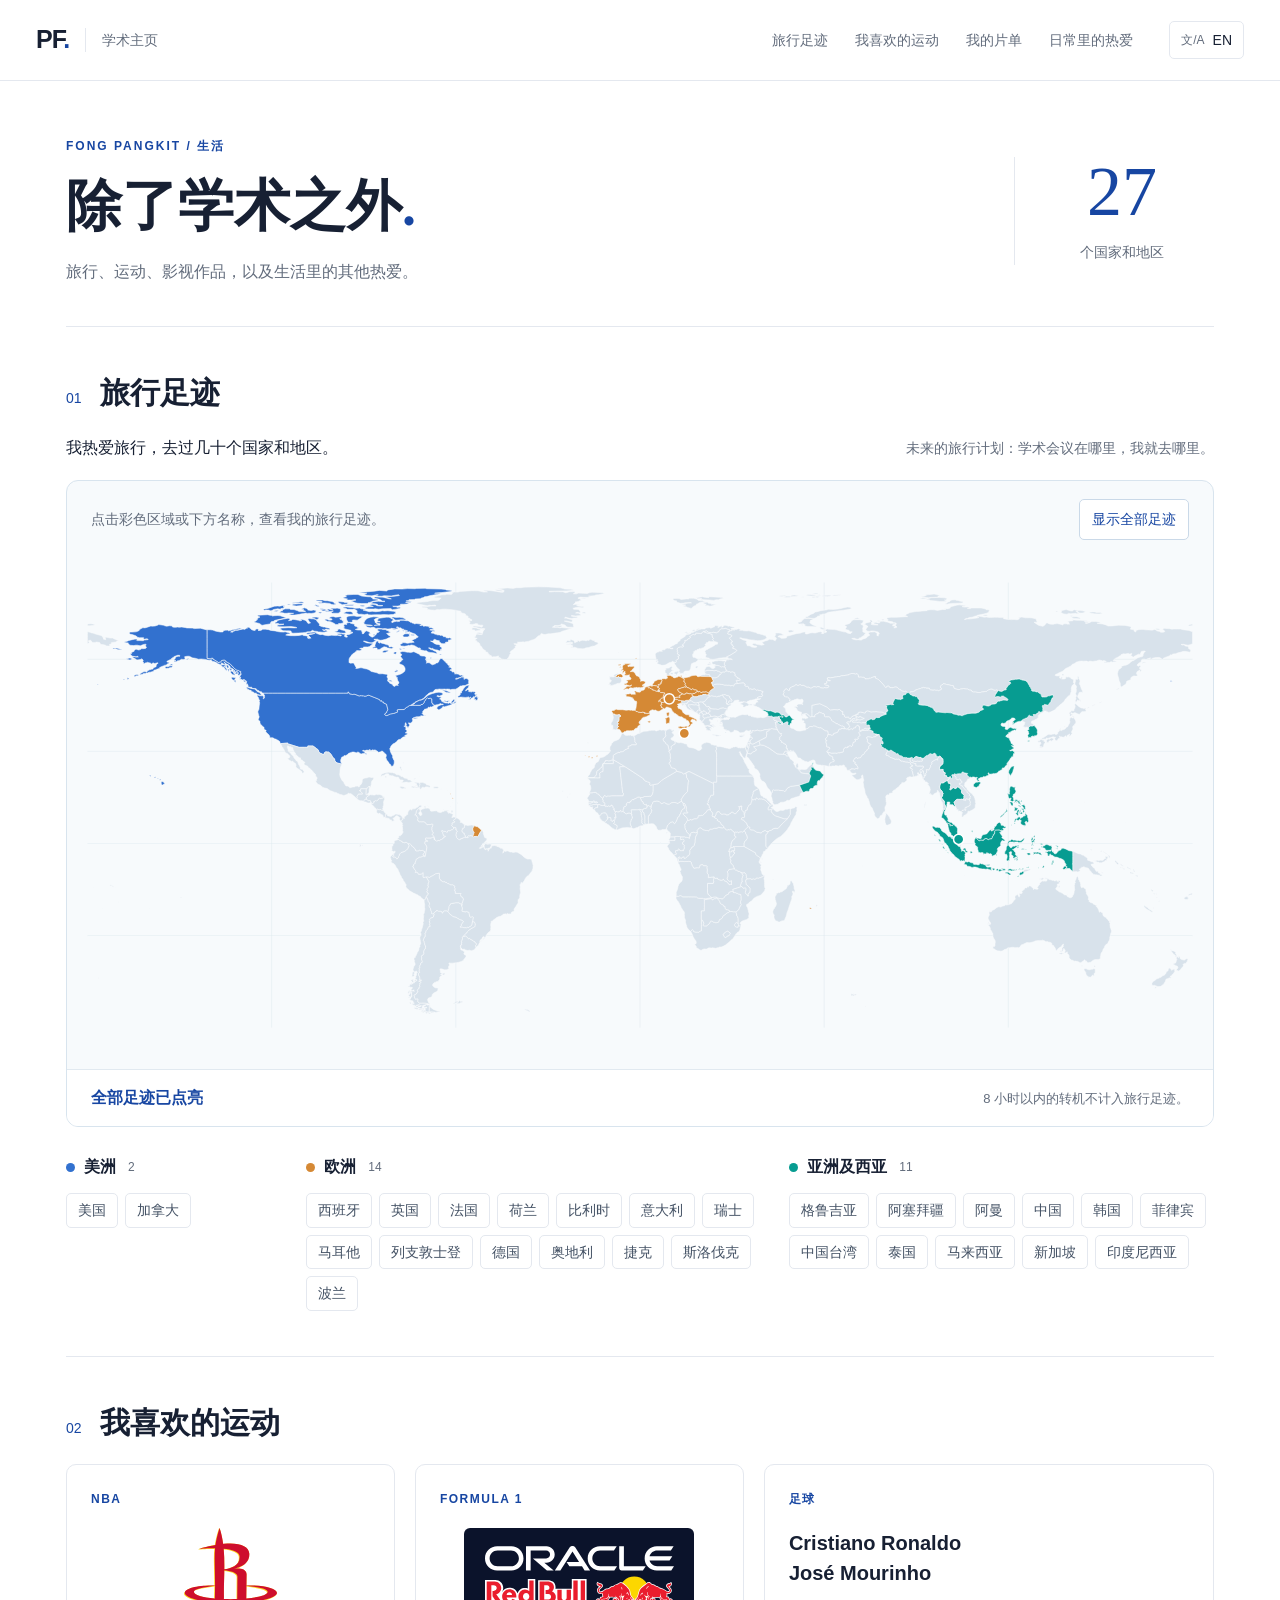
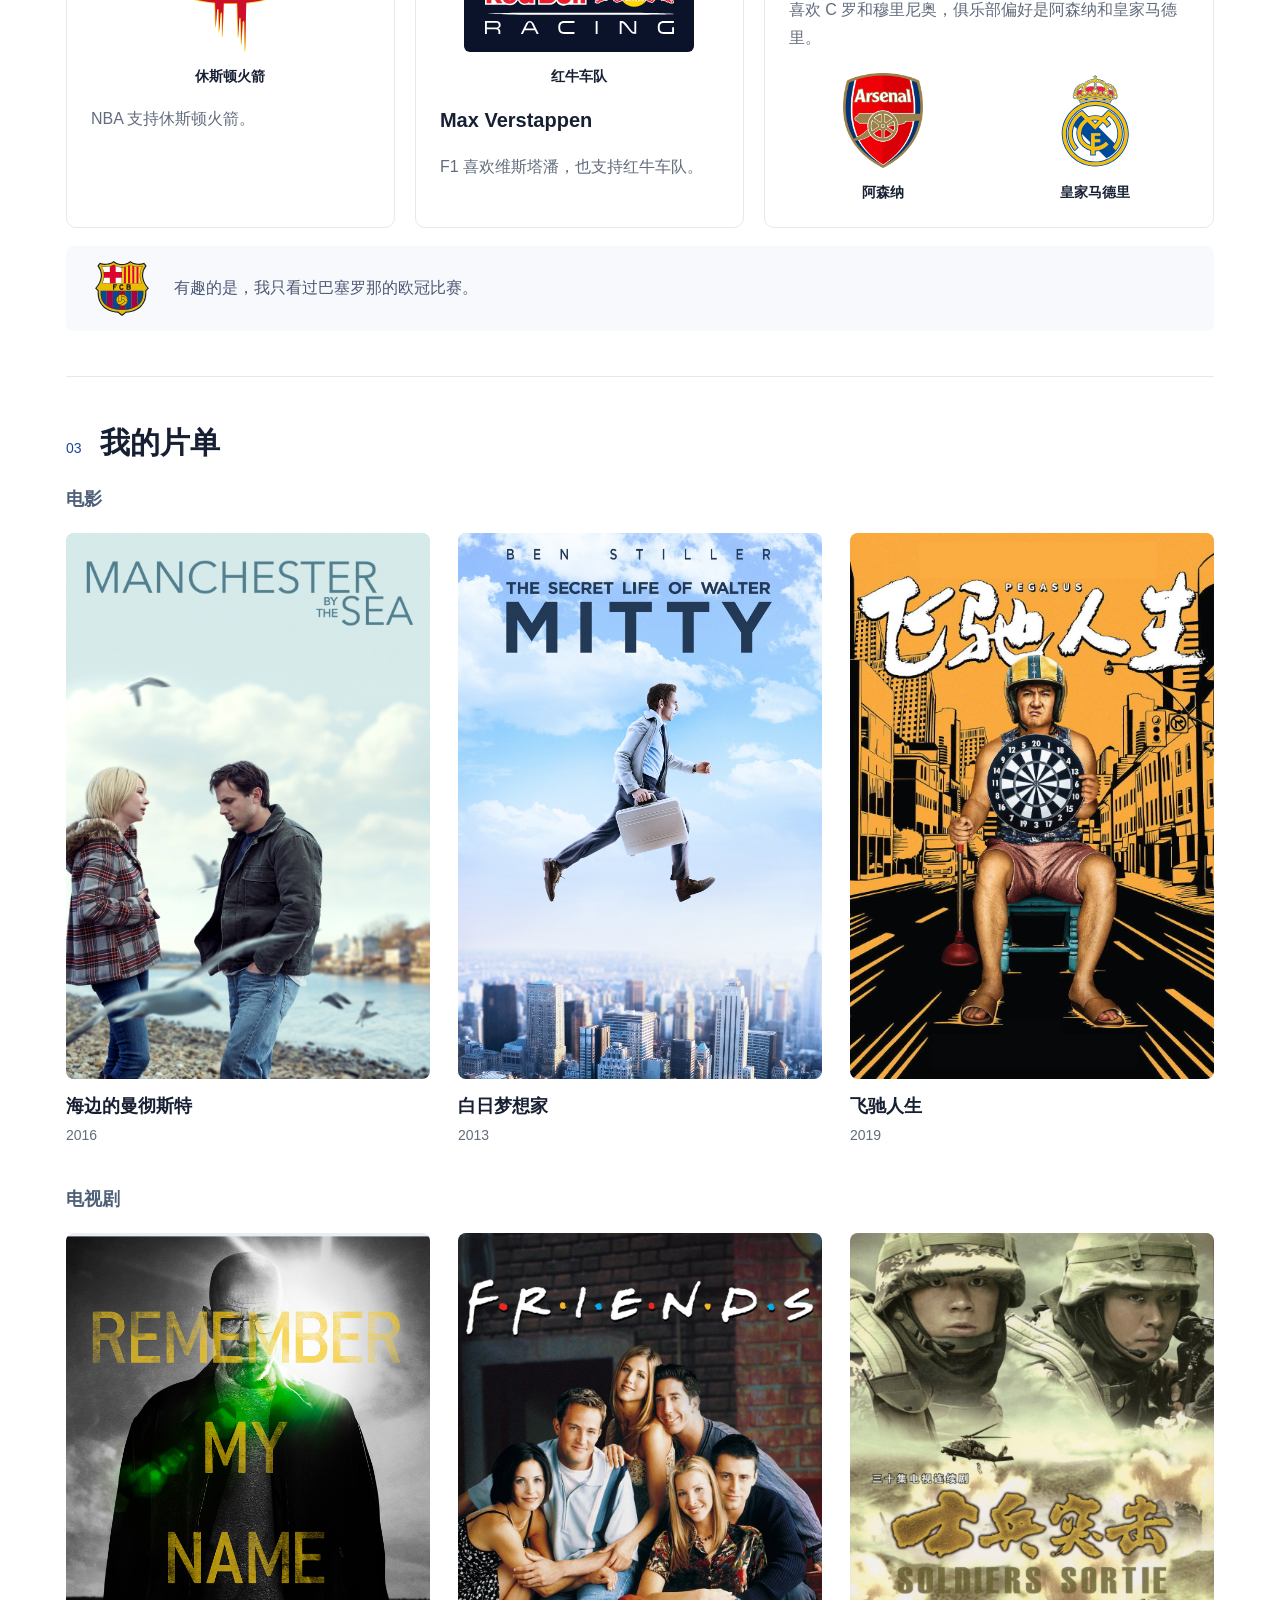
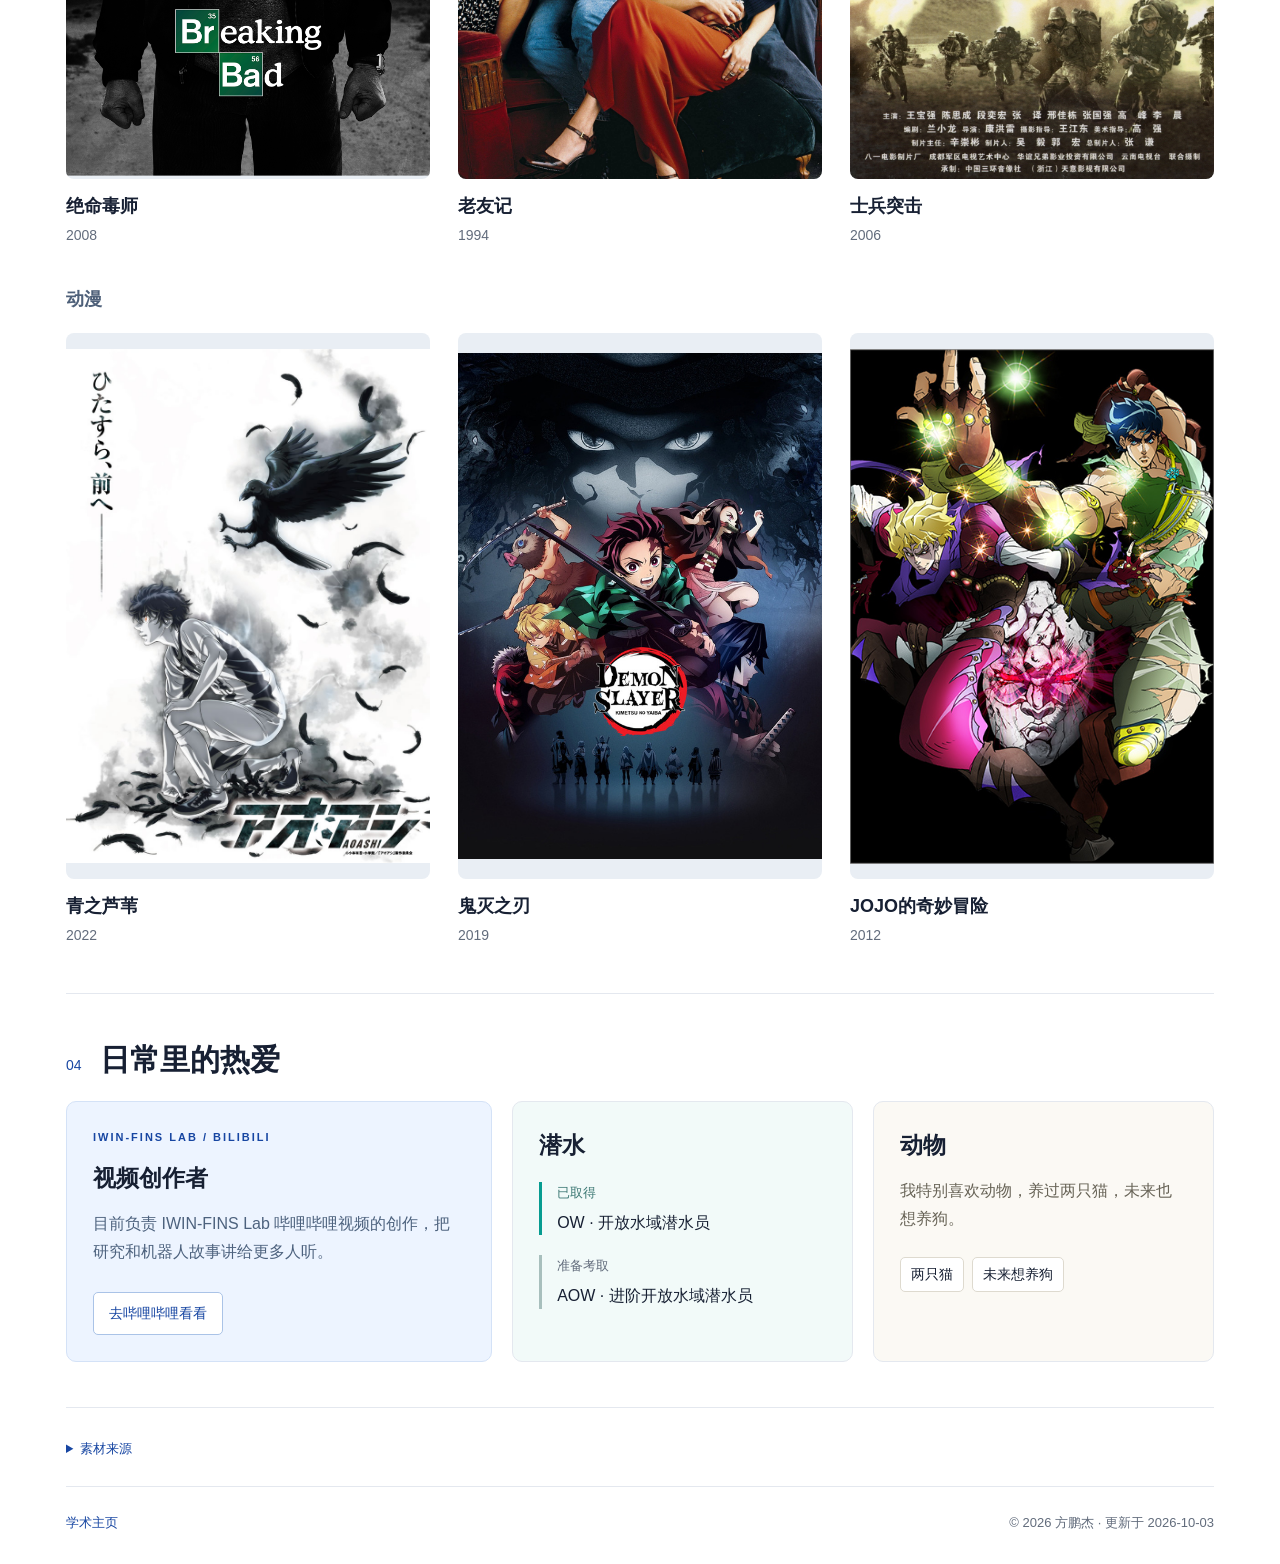
==== beyond/index.html @ 750097cb "Publish Beyond academia page with travel, sports and watchlist" ====
<!doctype html><html lang="zh-CN"><head><meta charset="utf-8"><meta name="viewport" content="width=device-width,initial-scale=1"><title>方鹏杰 · 除了学术之外</title><meta name="description" content="方鹏杰的旅行足迹、运动、影视偏好和日常生活。"><meta property="og:title" content="方鹏杰 · 除了学术之外"><meta property="og:description" content="方鹏杰的旅行足迹、运动、影视偏好和日常生活。"><meta property="og:type" content="website"><meta property="og:url" content="https://fpj-gaoge.github.io/beyond/"><link rel="canonical" href="https://fpj-gaoge.github.io/beyond/"><link rel="alternate" hreflang="zh-CN" href="https://fpj-gaoge.github.io/beyond/"><link rel="alternate" hreflang="en" href="https://fpj-gaoge.github.io/beyond/en/"><link rel="icon" type="image/svg+xml" href="data:image/svg+xml,%3Csvg xmlns='http://www.w3.org/2000/svg' viewBox='0 0 64 64'%3E%3Crect width='64' height='64' rx='12' fill='%231746a2'/%3E%3Cpath d='M20 47V17h26v6H27v7h16v6H27v11z' fill='white'/%3E%3C/svg%3E"><link rel="stylesheet" href="/style.css"><link rel="stylesheet" href="/beyond.css"><script defer src="/beyond.js"></script></head><body class="beyond-page"><a class="skip-link" href="#main">跳到正文</a><header class="site-header"><div class="header-inner"><a class="wordmark" href="/"><span class="brand-initials">PF<span class="brand-dot">.</span></span><span class="wordmark-label">学术主页</span></a><nav class="top-nav" aria-label="本页导航"><a href="#travel">旅行足迹</a><a href="#sports">我喜欢的运动</a><a href="#watchlist">我的片单</a><a href="#life">日常里的热爱</a></nav><a class="language-toggle" href="/beyond/en/" aria-label="Switch to English"><span class="language-icon" aria-hidden="true">文/A</span>EN</a></div></header>
  <main id="main" class="beyond-main"><section class="beyond-intro"><div><p class="beyond-eyebrow">FONG PANGKIT / 生活</p><h1>除了学术之外<span>.</span></h1><p>旅行、运动、影视作品，以及生活里的其他热爱。</p></div><div class="travel-stat"><strong>27</strong><span>个国家和地区</span></div></section>
  <section id="travel" class="beyond-section"><div class="beyond-heading"><span>01</span><h2>旅行足迹</h2></div><div class="travel-description"><p>我热爱旅行，去过几十个国家和地区。</p><p class="future-travel">未来的旅行计划：学术会议在哪里，我就去哪里。</p></div><div class="map-card"><div class="map-toolbar"><p>点击彩色区域或下方名称，查看我的旅行足迹。</p><button id="map-reset" type="button">显示全部足迹</button></div><svg id="travel-map" viewBox="0 0 1120 500" role="group" aria-label="旅行世界地图，彩色区域为已到访的国家和地区"><title>旅行世界地图，彩色区域为已到访的国家和地区</title><g class="map-grid" aria-hidden="true"><path d="M20,369H1100"/><path d="M20,279H1100"/><path d="M20,189H1100"/><path d="M20,99H1100"/><path d="M200,24V459"/><path d="M380,24V459"/><path d="M560,24V459"/><path d="M740,24V459"/><path d="M920,24V459"/></g><g><path d="M653.86,346.21L653.22,345.92L651.38,345.99L648.99,345.44L648.09,345.58L647.32,345.20L647.11,344.43L645.60,343.95L644.14,343.72L643.01,342.19L643.10,340.59L641.84,340.44L641.66,339.44L640.03,338.68L638.50,337.61L637.85,336.25L637.82,335.82L637.28,334.95L636.47,334.05L635.67,332.75L635.78,332.38L636.92,332.47L637.59,332.86L639.00,332.79L640.34,333.12L641.06,332.88L642.31,331.54L643.27,330.18L643.80,329.69L645.20,328.99L646.28,328.60L646.50,328.27L646.74,326.96L647.86,326.33L649.19,325.93L651.19,325.93L651.31,326.99L653.71,327.07L654.47,327.54L655.06,327.64L655.82,328.29L656.73,328.35L658.84,329.14L658.63,329.65L658.91,330.75L658.87,333.25L658.98,334.08L658.56,335.29L658.15,336.01L658.55,336.31L658.33,337.17L659.02,338.62L658.98,338.95L658.02,340.55L657.43,341.14L657.43,341.85L657.06,342.41L657.11,343.00L654.29,345.90L653.86,346.21Z" fill-rule="evenodd" class="map-land" aria-hidden="true"/><path d="M651.19,325.93L649.19,325.93L647.86,326.33L646.74,326.96L646.50,328.27L646.28,328.60L645.20,328.99L643.80,329.69L643.27,330.18L642.31,331.54L641.06,332.88L640.34,333.12L639.00,332.79L637.59,332.86L636.92,332.47L635.78,332.38L634.80,331.63L632.82,331.44L630.14,331.92L628.87,330.86L626.92,329.07L626.45,328.79L625.94,326.87L625.94,323.28L625.94,318.00L631.53,318.00L631.97,316.27L631.88,315.35L631.91,313.91L632.14,313.22L631.90,311.62L632.41,312.08L632.96,312.22L633.56,313.32L634.00,313.06L635.55,312.73L636.05,313.87L638.08,314.67L639.79,314.92L640.85,314.70L641.14,313.85L641.59,313.82L641.71,314.35L642.27,314.83L642.60,315.59L643.57,315.85L645.07,316.45L645.65,317.51L646.02,317.58L647.04,319.11L647.61,319.20L648.66,318.75L648.96,319.24L649.39,319.18L649.39,315.47L648.68,315.61L648.28,316.29L647.19,316.05L646.55,315.36L645.45,314.44L645.07,313.45L645.63,311.41L645.92,311.01L645.82,310.19L645.89,308.49L645.62,307.53L645.20,306.67L645.85,306.22L646.75,305.10L646.92,304.39L652.25,303.58L652.49,304.16L653.23,304.84L654.05,304.82L654.60,305.14L655.02,305.73L655.76,305.83L655.83,306.16L657.30,306.47L658.76,307.22L658.99,307.87L659.59,307.88L660.05,308.59L659.93,309.11L660.59,309.70L660.98,310.77L659.78,311.68L660.14,312.47L659.68,313.60L659.90,314.66L659.76,315.34L660.19,316.47L659.06,316.89L658.90,318.67L658.56,319.37L658.02,319.83L658.98,321.07L659.61,321.04L655.19,322.49L654.61,322.73L652.02,323.46L650.70,323.97L651.05,325.05L651.19,325.93Z" fill-rule="evenodd" class="map-land" aria-hidden="true"/><path d="M719.26,229.05L717.74,229.59L716.98,230.12L716.52,231.13L716.65,232.03L714.81,232.99L713.05,233.58L711.58,233.89L710.50,234.45L709.72,234.52L708.05,235.09L707.14,235.63L707.01,235.93L706.01,236.85L704.83,237.01L703.97,236.86L702.90,237.42L702.22,238.02L700.37,238.60L698.61,238.73L696.97,238.98L696.18,239.80L695.49,240.01L695.12,240.55L694.27,240.71L693.85,240.55L693.08,240.99L691.79,241.15L690.43,240.48L689.70,239.20L689.85,238.08L689.70,237.42L689.27,236.97L689.06,235.34L688.57,233.60L687.97,233.30L688.40,232.89L688.15,232.04L688.52,230.90L688.40,229.88L689.50,228.93L689.35,228.17L689.57,226.92L690.25,226.45L691.14,226.90L691.75,227.03L692.47,226.80L695.44,226.72L696.22,227.04L698.93,227.31L700.05,227.19L700.93,228.14L701.43,228.16L702.33,227.66L702.74,226.65L704.52,224.53L707.13,223.25L707.58,223.14L711.07,222.67L715.93,222.01L718.19,227.10L718.40,227.20L719.26,229.05ZM721.29,241.09L722.56,241.01L723.53,241.34L722.39,241.92L720.80,241.97L719.95,241.40L720.29,241.01L720.92,240.88L721.29,241.09Z" fill-rule="evenodd" class="map-land" aria-hidden="true"/><path d="M883.92,214.48L882.23,215.15L882.06,215.83L880.03,216.12L880.26,216.79L879.65,217.42L879.55,218.13L878.50,219.02L877.95,219.18L877.44,220.24L877.37,221.12L876.87,222.10L877.66,223.49L878.72,224.34L879.50,225.16L879.44,225.84L880.21,226.90L881.36,227.83L881.54,228.31L883.17,229.54L883.50,230.03L884.09,230.01L884.80,230.73L884.86,231.03L886.02,232.55L886.46,232.87L886.82,234.00L887.25,234.85L887.26,235.34L887.91,237.43L887.74,237.44L887.82,239.16L888.27,240.13L887.66,241.06L887.60,243.83L887.12,244.22L886.96,244.99L886.46,245.05L884.82,246.20L884.28,246.31L884.00,246.84L883.54,246.90L881.78,247.80L881.26,247.50L880.44,247.70L880.36,248.65L879.79,249.42L879.72,250.08L879.13,250.33L878.61,249.97L878.51,250.81L876.50,251.72L875.97,252.60L875.34,253.11L874.68,253.25L874.46,252.59L874.54,250.18L874.71,249.55L875.28,249.30L875.08,248.80L874.41,248.39L873.99,248.49L873.28,247.77L873.69,247.45L874.55,247.40L875.18,246.80L875.07,246.34L875.94,246.46L876.16,246.18L877.27,246.03L878.30,246.61L878.50,245.96L877.57,245.12L877.55,244.09L878.02,243.73L879.02,243.95L879.24,243.15L880.10,243.06L880.79,242.77L881.48,242.17L882.52,241.91L882.67,241.38L882.43,239.91L882.82,238.69L881.99,236.62L882.09,235.89L882.56,234.88L882.44,234.06L882.96,233.23L881.57,231.76L882.19,230.87L880.79,229.94L880.50,229.42L880.09,229.62L879.64,229.05L879.51,228.14L878.81,227.35L878.02,226.75L877.07,225.79L876.37,224.54L876.00,224.43L875.26,223.65L875.35,222.96L874.15,222.59L871.69,220.98L872.19,220.55L872.10,219.97L872.78,219.94L873.64,220.17L874.23,219.74L874.78,218.95L874.67,218.49L874.10,218.38L873.86,217.88L873.18,217.73L873.75,217.06L872.59,216.26L872.16,216.18L870.91,216.91L869.31,216.33L868.55,215.20L868.85,214.29L868.54,213.80L868.09,214.01L867.75,213.29L866.38,211.86L867.28,210.80L867.55,210.78L869.02,211.64L870.07,210.74L870.41,211.21L870.86,210.65L871.75,211.39L872.16,210.74L872.64,210.57L873.12,210.89L874.39,210.27L874.59,209.59L875.83,208.96L876.64,209.78L877.53,210.23L878.45,210.09L878.75,210.39L879.63,210.27L880.34,210.66L879.75,211.28L879.61,211.81L880.19,213.00L881.02,213.32L882.05,214.17L883.41,214.06L883.92,214.48Z" fill-rule="evenodd" class="map-land" aria-hidden="true"/><path d="M368.45,245.61L368.25,246.34L367.52,246.12L368.45,245.61ZM379.95,253.35L380.51,254.08L379.90,254.84L378.86,255.52L378.46,255.56L377.84,256.50L378.43,257.57L379.02,257.60L378.81,258.16L377.85,258.70L377.38,258.64L376.56,258.92L376.39,259.23L376.61,260.36L375.87,261.28L377.77,263.39L378.19,264.02L377.77,264.68L376.99,265.39L376.16,265.45L375.34,266.14L373.54,266.70L372.77,266.53L371.86,266.95L371.71,267.98L371.09,268.22L370.12,267.23L367.94,267.21L367.23,266.58L366.27,266.58L366.30,267.30L367.34,268.24L367.34,269.39L367.89,270.60L367.85,271.42L368.23,271.64L369.83,271.76L369.82,272.33L367.89,273.29L367.66,274.14L367.09,274.63L366.54,274.64L365.81,275.24L364.69,275.68L363.92,276.39L362.96,276.05L361.82,276.64L361.10,276.74L360.71,276.53L359.37,275.33L359.35,274.93L358.37,271.83L357.21,270.69L356.50,270.32L357.94,269.03L358.07,268.75L357.02,267.41L356.43,265.48L356.56,264.21L356.53,263.19L357.07,262.32L357.11,261.87L357.68,260.92L357.30,260.27L356.42,260.13L355.57,260.41L354.58,260.53L352.73,260.45L352.20,260.70L351.68,260.60L349.71,258.19L348.84,258.08L348.03,257.75L346.96,258.02L345.14,257.90L344.32,258.03L343.75,257.71L343.38,256.89L342.67,256.64L342.56,256.16L342.66,255.10L342.93,254.74L342.75,253.85L342.00,253.12L341.61,251.67L340.82,251.22L339.93,251.32L340.98,249.63L341.39,247.53L341.93,246.49L342.66,245.66L343.25,245.41L344.13,244.00L346.04,243.41L345.53,243.84L344.39,244.12L344.16,244.76L345.22,247.03L345.01,247.67L344.13,248.68L343.66,249.55L344.07,250.34L344.72,250.99L344.94,251.78L346.11,251.62L346.74,250.96L346.84,249.88L346.21,248.57L345.84,248.21L345.37,246.66L345.59,246.11L346.21,246.00L347.54,245.37L349.30,244.88L349.85,244.41L350.34,244.67L350.55,243.98L349.42,244.13L349.14,243.34L349.39,242.70L349.99,242.47L350.51,243.01L350.86,244.31L351.11,244.56L352.30,244.44L353.52,244.70L354.80,245.52L355.30,247.29L356.39,247.58L359.03,247.17L361.26,247.10L362.44,248.23L364.61,248.79L365.45,248.71L367.44,247.63L368.50,247.65L368.38,247.01L369.51,247.07L370.43,246.87L371.89,246.75L373.27,246.90L372.86,247.36L371.92,247.31L371.47,247.75L372.02,248.40L372.45,248.47L373.04,249.65L373.64,249.05L374.70,249.56L375.46,249.46L376.07,250.10L376.96,250.33L377.62,250.92L376.84,251.71L376.09,253.77L377.60,253.22L378.56,253.36L378.98,253.11L379.95,253.35Z" fill-rule="evenodd" class="map-land" aria-hidden="true"/><path d="M597.32,153.30L597.29,153.31L597.29,153.28L597.32,153.28L597.32,153.30Z" fill-rule="evenodd" class="map-land" aria-hidden="true"/><path d="M1060.24,323.48L1060.43,324.47L1061.39,324.41L1061.60,325.46L1061.28,325.74L1060.48,325.90L1059.89,325.22L1059.94,324.63L1059.58,323.55L1060.24,323.48ZM1062.24,327.29L1063.51,328.35L1062.35,328.66L1061.95,327.35L1062.24,327.29ZM1065.34,329.34L1064.54,329.41L1064.60,328.78L1065.34,329.34ZM1064.89,328.01L1064.07,327.95L1064.49,327.24L1064.89,328.01ZM1065.34,331.63L1065.57,332.39L1064.75,332.34L1064.82,331.66L1065.34,331.63ZM1068.00,335.82L1066.96,335.61L1067.05,334.93L1067.43,334.89L1068.00,335.82Z" fill-rule="evenodd" class="map-land" aria-hidden="true"/><path d="M772.84,152.25L773.69,152.51L772.53,152.94L770.54,154.29L771.41,154.76L771.94,154.62L772.35,155.21L773.33,155.54L774.23,155.59L774.26,154.97L775.38,154.76L775.64,155.41L776.49,155.48L777.86,156.35L779.34,156.64L777.07,157.80L776.39,157.68L775.87,158.22L775.08,158.54L773.91,158.14L772.87,158.28L771.96,158.40L771.15,157.64L772.25,156.78L771.32,155.93L770.88,156.32L769.14,157.03L768.24,156.61L767.62,157.30L767.91,158.02L767.68,158.44L765.96,158.45L766.61,159.28L765.92,159.48L765.39,160.39L763.16,160.14L762.28,160.60L762.05,161.27L762.85,161.55L763.03,161.97L764.31,162.11L764.14,162.99L764.43,163.85L765.00,164.29L764.88,164.90L763.44,166.54L763.28,167.48L762.55,167.20L761.96,167.37L761.21,167.00L759.57,166.95L759.58,165.64L759.89,165.20L758.52,164.50L757.57,164.19L756.84,164.28L753.98,162.79L752.93,162.07L752.49,162.14L751.16,161.44L750.52,160.87L747.95,159.42L747.32,158.89L747.13,158.00L746.29,156.95L745.86,155.91L744.49,155.17L743.99,155.41L742.26,155.26L741.36,155.34L740.27,154.80L740.32,153.28L739.89,153.14L740.02,152.43L739.57,152.11L738.35,152.10L737.37,151.43L736.63,151.32L735.77,150.66L734.78,150.94L734.70,151.66L734.09,151.54L733.44,152.43L732.15,152.53L730.89,153.43L731.05,155.21L727.93,155.03L727.93,151.59L727.93,148.15L727.93,144.02L732.43,142.99L735.67,142.33L740.57,144.65L743.02,145.82L743.48,146.49L745.97,148.52L749.62,148.12L753.33,148.35L754.72,147.86L755.81,148.75L756.49,149.07L757.41,150.37L758.30,150.03L758.03,152.99L759.50,153.02L760.01,155.19L760.44,155.57L763.81,155.41L764.34,155.91L764.14,156.57L764.88,157.03L765.80,157.02L765.75,156.37L766.96,155.38L767.19,154.90L768.99,153.98L770.29,153.54L771.25,152.76L771.84,152.84L772.84,152.25Z" fill-rule="evenodd" class="map-land" aria-hidden="true"/><path d="M399.89,380.23L398.64,382.14L397.49,383.01L395.29,383.80L394.29,383.69L393.89,383.42L392.98,383.33L391.65,383.72L389.43,383.03L388.49,382.36L386.51,382.43L386.12,381.92L384.80,380.74L384.69,380.16L384.94,378.78L385.75,377.68L385.40,376.42L385.63,375.97L385.43,374.77L385.87,374.31L385.84,373.48L386.39,372.31L386.57,371.58L386.38,370.77L387.17,369.56L388.36,369.85L388.64,369.43L389.50,369.32L391.47,370.89L392.38,372.21L393.33,371.63L394.24,372.68L396.24,373.46L397.34,374.57L398.71,375.17L399.19,376.21L400.62,377.21L399.41,378.51L399.39,379.87L399.89,380.23Z" fill-rule="evenodd" class="map-land" aria-hidden="true"/><path d="M1034.94,258.56L1034.55,258.60L1034.40,258.17L1034.88,258.15L1034.94,258.56Z" fill-rule="evenodd" class="map-land" aria-hidden="true"/><path d="M1073.31,257.59L1073.68,257.74L1073.61,257.78L1073.29,257.67L1073.31,257.59Z" fill-rule="evenodd" class="map-land" aria-hidden="true"/><path d="M997.26,233.60L997.05,233.62L997.14,233.35L997.35,233.48L997.26,233.60Z" fill-rule="evenodd" class="map-land" aria-hidden="true"/><path d="M365.70,225.62L365.94,225.88L365.33,225.89L365.35,225.68L365.70,225.62Z" fill-rule="evenodd" class="map-land" aria-hidden="true"/><path d="M994.23,239.22L993.95,238.71L994.37,238.42L994.23,239.22Z" fill-rule="evenodd" class="map-land" aria-hidden="true"/><path d="M47.82,322.05L47.54,321.94L47.93,321.77L47.82,322.05Z" fill-rule="evenodd" class="map-land" aria-hidden="true"/><path d="M361.61,223.67L363.11,223.86L363.14,224.27L362.09,225.08L360.77,225.15L358.41,225.02L358.48,224.33L358.21,223.91L358.52,223.50L361.43,223.57L361.61,223.67Z" fill-rule="evenodd" class="map-land" aria-hidden="true"/><path d="M45.61,88.08L46.90,88.24L48.71,87.90L49.95,88.52L51.72,88.95L53.85,89.07L53.44,89.49L50.67,89.72L49.43,89.41L48.42,88.86L46.82,88.66L45.80,88.98L44.63,88.73L45.61,88.08ZM61.59,97.85L62.81,98.06L63.22,99.26L61.44,99.68L58.58,98.97L57.69,98.38L59.49,98.35L60.57,97.85L61.59,97.85ZM101.31,105.53L102.47,105.45L103.35,106.27L101.96,106.96L100.18,107.32L98.62,108.03L97.80,107.60L96.98,108.24L95.88,106.99L96.39,106.32L97.16,106.09L98.54,106.21L100.40,105.54L101.31,105.53ZM169.92,111.34L169.56,112.04L169.89,113.11L169.36,113.92L168.27,114.69L167.45,114.58L166.86,113.53L167.43,112.93L167.24,111.79L166.14,110.96L164.65,111.37L164.39,112.06L163.33,111.84L164.47,110.52L163.45,109.74L162.54,108.70L161.59,108.31L161.56,107.88L159.60,107.48L159.34,105.91L157.91,104.78L157.81,104.37L155.67,103.64L153.49,101.39L154.85,104.08L154.09,104.23L152.41,103.27L151.86,102.63L150.30,102.64L151.69,103.48L151.61,103.95L150.25,104.26L147.37,103.26L145.92,102.18L144.94,101.74L141.98,100.87L140.60,100.36L141.48,99.82L141.25,99.46L139.35,99.82L137.47,99.75L134.99,99.09L131.16,98.71L128.58,98.96L125.30,97.99L122.30,97.57L121.55,97.02L119.38,95.99L117.22,96.06L114.97,96.44L115.41,98.50L114.71,99.03L113.47,99.15L111.70,99.00L110.65,99.75L109.41,100.30L108.26,100.31L107.12,101.27L104.79,101.43L104.45,100.78L106.43,100.09L104.71,99.90L104.80,99.04L105.65,98.39L106.06,97.60L106.03,96.77L108.68,95.93L110.01,96.19L110.16,95.12L108.16,95.10L104.80,96.27L104.75,96.74L103.19,97.42L103.22,97.77L102.04,98.28L101.72,99.24L100.68,99.37L97.74,100.91L97.61,101.64L99.03,101.88L100.00,102.43L99.15,103.04L97.94,103.52L97.26,104.52L94.98,104.95L94.06,105.58L93.23,105.80L90.56,107.02L90.57,107.68L88.58,108.52L87.83,108.57L87.26,109.10L84.76,109.69L85.17,110.41L83.63,111.04L81.43,111.57L80.11,111.62L78.61,112.33L77.31,112.46L76.70,112.78L74.78,112.83L73.78,113.58L71.40,114.14L71.11,113.45L73.53,111.84L74.91,111.28L76.35,110.94L77.45,111.68L78.38,110.98L79.09,110.06L80.64,109.32L82.15,108.93L83.03,108.42L83.97,108.62L84.02,107.88L85.04,107.11L87.18,106.20L86.95,105.77L87.17,104.85L87.67,104.48L87.43,103.74L89.08,102.79L88.57,102.37L85.93,103.08L85.09,103.07L84.49,102.45L83.42,102.84L83.68,103.44L82.75,103.59L80.99,102.27L80.24,102.54L78.91,101.85L77.55,102.38L76.35,102.60L75.92,102.99L74.73,103.16L74.62,101.67L73.93,101.15L74.51,100.23L73.27,98.47L72.29,99.03L70.34,99.46L68.28,99.58L66.01,98.09L63.94,97.38L65.58,96.32L67.20,96.83L69.74,96.73L68.75,96.09L68.02,96.41L66.68,96.39L64.47,96.10L63.30,95.69L62.61,94.53L61.70,94.06L61.76,93.59L63.16,93.39L62.88,92.70L64.42,91.58L65.62,91.13L65.46,90.60L66.77,89.35L67.68,89.21L69.92,89.86L70.81,89.76L72.14,89.20L73.15,88.41L74.08,88.64L76.70,88.33L77.66,87.54L77.04,86.25L75.84,85.68L77.20,85.26L77.34,84.61L76.44,84.23L74.72,84.55L71.58,85.88L68.86,85.24L67.09,85.25L65.30,85.62L61.57,85.25L60.56,84.82L60.75,84.22L59.52,83.71L60.00,82.99L57.79,82.73L55.73,82.03L58.78,81.37L59.76,80.84L62.67,80.04L65.98,79.33L67.83,79.17L68.67,79.41L67.90,80.35L68.91,80.75L71.34,80.70L74.55,80.84L75.33,80.25L79.30,79.74L79.21,79.28L77.41,78.99L75.81,79.34L74.43,78.90L75.13,78.06L74.10,77.85L70.99,77.92L68.84,77.41L67.62,76.18L63.84,74.86L62.12,74.53L60.86,73.72L61.37,72.34L63.47,72.40L67.09,72.19L68.40,71.89L70.52,70.84L71.14,69.73L74.36,68.00L75.08,68.30L77.01,68.09L82.06,66.36L83.01,66.60L86.00,66.46L88.41,65.72L89.65,65.04L94.50,65.70L95.64,66.32L97.41,66.60L100.30,66.20L103.30,66.57L102.59,67.04L104.17,67.64L106.33,67.74L108.01,67.47L109.54,67.67L112.19,67.50L116.39,68.09L116.88,68.35L122.53,68.52L124.41,68.97L130.35,68.65L135.78,70.04L136.99,70.05L136.99,74.43L136.99,78.81L136.99,84.07L136.99,88.46L136.99,91.96L136.99,98.10L140.08,98.45L140.97,98.02L142.76,97.97L142.44,98.75L143.88,99.30L144.10,99.67L147.22,101.32L147.68,102.29L149.56,101.55L150.26,101.54L151.03,100.19L153.57,99.62L154.85,100.26L155.17,101.14L156.68,101.74L157.34,102.45L158.54,102.88L159.80,103.77L160.17,104.33L163.30,107.40L164.40,108.62L165.27,109.20L166.75,109.79L167.77,109.98L168.76,110.63L169.93,110.96L169.92,111.34ZM69.57,114.06L69.93,114.79L69.25,115.12L67.78,115.14L66.61,115.72L65.53,115.74L65.34,115.18L66.41,114.36L68.40,113.88L69.57,114.06ZM163.66,110.67L163.60,111.17L162.02,110.77L162.86,109.50L163.80,110.27L163.66,110.67ZM167.06,112.53L166.75,113.20L164.57,113.33L164.46,112.75L165.06,112.24L165.13,111.50L166.19,111.13L167.10,111.99L167.06,112.53ZM159.90,107.99L161.14,108.36L161.12,108.97L160.36,109.61L159.19,109.61L158.96,108.61L158.40,107.79L159.90,107.99ZM116.79,99.56L116.56,99.29L118.64,97.91L119.04,98.24L117.50,99.33L116.79,99.56ZM155.09,106.95L156.14,108.85L156.11,110.09L155.06,109.44L154.95,109.02L154.01,108.53L154.40,107.92L153.49,107.27L152.64,107.05L153.96,106.40L155.09,106.95ZM155.96,104.51L157.28,104.57L157.20,105.35L158.19,106.26L158.22,106.99L156.69,107.83L156.23,107.72L156.54,106.55L156.02,106.09L155.74,105.01L155.96,104.51ZM152.81,104.27L153.24,104.56L154.99,104.85L155.06,105.83L154.75,106.47L153.51,106.01L153.15,106.56L152.27,106.66L151.77,105.98L150.29,105.08L150.46,104.71L152.81,104.27ZM159.30,109.98L160.39,110.04L160.71,110.73L161.73,111.01L162.71,111.94L162.75,112.55L164.07,113.37L164.06,114.59L161.65,113.85L160.69,112.92L159.66,111.61L160.28,111.24L159.41,110.56L159.30,109.98ZM158.03,108.47L158.43,109.25L158.15,110.62L157.43,110.77L157.41,109.76L156.88,108.48L158.03,108.47ZM102.75,103.92L103.67,104.52L101.05,105.01L99.86,104.74L101.98,103.65L102.75,103.92ZM56.11,118.96L54.69,119.23L55.14,118.50L56.04,118.33L56.11,118.96ZM60.15,117.30L60.67,118.04L59.69,118.57L58.59,118.42L59.07,117.11L60.15,117.30ZM30.22,123.40L30.69,123.74L29.69,124.11L29.38,123.63L30.22,123.40ZM1078.44,119.96L1079.31,120.01L1080.31,120.44L1078.81,120.74L1078.17,120.34L1078.44,119.96ZM93.26,221.96L92.36,221.79L92.33,220.85L91.85,219.75L92.54,218.96L92.51,218.17L94.40,219.02L94.80,219.76L95.59,220.43L94.84,221.04L94.07,221.22L93.26,221.96ZM88.36,215.35L89.77,215.51L89.42,215.83L88.13,215.66L88.36,215.35ZM90.54,216.20L91.17,216.15L92.03,216.73L91.68,217.07L90.69,217.15L90.54,216.20ZM86.60,214.63L86.29,214.98L85.67,215.04L85.18,214.24L86.11,213.90L86.60,214.63ZM81.88,213.20L81.17,213.27L80.63,212.87L81.26,212.33L81.94,212.34L81.88,213.20ZM335.87,143.99L340.45,143.98L345.45,143.98L346.02,143.13L347.31,143.21L347.89,142.35L349.11,141.28L349.26,140.25L349.80,139.68L349.98,138.87L352.27,136.61L352.85,137.18L353.51,137.39L355.07,136.94L356.58,137.75L356.65,141.89L357.70,142.19L357.58,143.17L358.63,143.49L358.68,144.34L357.91,144.91L356.28,145.64L355.17,145.48L354.16,146.07L353.12,145.70L352.79,146.71L352.32,147.04L350.63,147.58L349.46,147.70L349.39,148.12L348.44,148.95L347.80,149.79L347.51,150.52L347.79,150.99L346.86,152.01L347.79,152.31L348.46,153.59L349.11,153.81L350.00,153.52L350.15,153.97L348.79,154.12L348.03,154.40L345.72,154.10L345.43,154.86L343.20,155.13L341.46,155.20L339.25,155.93L338.15,156.48L337.32,157.18L337.28,157.63L338.13,158.01L337.47,159.82L336.71,160.84L335.31,161.56L333.94,160.98L333.82,161.72L334.44,162.54L334.89,163.49L333.94,164.80L333.21,166.11L332.34,166.14L333.02,165.14L331.36,163.92L331.21,163.20L331.83,163.14L331.50,162.44L331.17,161.03L330.78,161.09L330.44,162.30L330.50,163.40L331.00,164.58L329.33,164.12L329.28,164.41L330.35,164.72L331.21,165.32L331.08,166.29L331.21,166.93L330.80,167.36L331.15,167.84L332.00,168.26L332.33,169.03L332.02,169.58L332.40,170.20L331.56,170.16L330.56,170.92L332.68,171.30L332.68,172.06L331.48,172.94L330.46,173.19L329.77,174.18L330.63,174.03L330.45,174.67L329.80,174.88L328.60,174.88L326.75,176.15L325.96,177.26L324.27,177.38L323.24,178.02L322.59,178.78L322.17,179.59L321.24,180.00L321.16,180.27L319.93,181.14L319.31,181.27L317.45,182.66L317.23,183.17L316.41,183.89L316.47,184.41L316.13,185.21L315.64,185.74L315.44,186.38L316.25,189.62L317.30,191.85L318.43,193.54L318.05,194.46L319.32,197.38L319.62,197.75L319.88,199.29L319.62,201.50L319.10,202.14L318.90,203.01L317.79,203.53L316.67,203.59L316.71,203.04L315.91,201.51L314.85,201.05L314.40,199.69L313.88,199.34L313.46,198.48L312.68,197.82L312.09,196.43L312.02,195.84L311.47,195.46L312.02,193.54L312.05,192.34L311.69,191.85L310.13,190.64L308.92,189.22L307.87,188.69L307.07,188.81L306.85,189.28L305.60,189.68L304.04,189.96L303.94,189.37L302.73,188.50L301.47,188.00L301.23,187.52L299.96,187.79L299.04,187.71L298.49,187.38L298.16,187.98L297.13,188.21L296.63,188.12L295.90,186.96L295.59,187.90L293.92,187.93L293.28,187.75L292.04,187.96L291.23,188.50L289.32,187.86L288.76,188.58L289.47,188.91L290.02,188.82L291.23,189.25L291.41,189.68L290.84,190.14L291.46,190.74L292.95,191.39L292.53,191.95L291.94,191.79L290.37,190.63L289.84,190.71L289.70,191.45L288.86,191.11L288.24,191.19L287.75,191.61L286.13,191.13L286.01,190.46L285.46,190.33L284.98,189.76L284.32,189.49L283.22,190.33L281.99,190.21L280.47,189.66L278.92,189.69L277.70,189.99L275.34,190.89L274.58,191.50L274.18,192.11L272.44,193.08L271.94,193.24L271.17,193.03L270.65,193.22L270.31,193.90L269.58,194.34L268.53,194.57L268.49,195.36L267.71,195.49L268.13,195.99L267.86,196.74L267.43,197.06L267.57,197.65L267.34,198.10L267.79,199.81L268.56,201.12L267.93,201.39L266.60,200.87L265.75,200.81L264.21,200.29L262.68,199.66L262.31,198.71L261.67,197.89L261.48,196.35L260.74,195.81L260.00,194.86L259.11,194.02L259.00,193.49L258.02,191.79L255.68,189.67L254.03,189.61L253.19,189.39L252.16,189.74L251.80,190.07L251.32,191.35L250.73,191.87L250.23,192.00L248.44,191.13L248.03,191.03L246.80,190.28L245.96,189.03L245.96,188.60L245.06,187.06L244.17,186.58L242.56,185.28L241.23,184.37L240.64,183.69L235.36,183.66L235.36,185.01L232.18,185.02L226.87,185.03L221.18,183.25L215.49,181.48L215.83,180.85L211.19,181.21L208.62,181.40L208.27,181.01L208.04,179.70L207.60,179.11L205.76,177.83L204.77,177.77L204.48,176.95L203.50,176.93L202.57,176.66L202.20,176.23L201.18,175.75L198.56,175.59L198.07,175.26L198.10,173.77L197.43,173.37L197.42,172.90L195.97,171.62L194.37,170.01L194.24,169.28L194.63,168.80L194.36,168.18L193.51,168.03L192.82,167.38L192.50,166.37L192.60,165.49L191.10,164.71L191.04,164.17L188.90,162.28L188.54,160.89L188.65,160.14L188.35,159.42L187.03,158.24L186.88,157.53L187.60,156.09L187.79,154.85L187.27,153.64L187.36,153.05L186.93,152.63L186.78,151.25L186.38,150.56L186.96,148.98L187.55,147.92L187.82,144.67L188.21,142.27L188.16,140.58L187.78,140.16L188.33,139.02L187.78,138.77L186.87,136.02L186.14,135.29L185.90,134.55L186.10,133.87L188.07,134.49L191.42,134.73L192.03,135.36L192.34,136.79L191.56,137.01L191.89,137.67L192.94,136.89L192.82,135.54L193.27,134.97L191.63,132.02L197.06,132.02L200.89,132.02L206.01,132.02L213.69,132.02L218.80,132.02L223.92,132.02L231.59,132.02L236.71,132.02L243.11,132.02L249.50,132.02L255.90,132.02L262.29,132.02L269.97,132.02L274.51,132.02L274.53,130.89L275.44,131.09L275.59,131.99L276.14,132.77L277.83,133.02L278.88,133.42L280.23,133.11L281.01,133.16L283.48,133.98L285.45,134.83L287.48,134.40L287.77,134.69L289.72,134.65L290.02,134.95L291.63,135.01L292.44,134.86L294.16,134.21L294.87,134.09L300.71,136.38L305.37,138.30L305.66,139.09L306.31,139.63L307.42,139.35L308.07,140.75L309.15,140.65L309.59,141.02L309.22,141.55L312.35,142.96L313.59,148.29L312.78,149.78L312.36,151.13L310.78,152.10L310.57,153.07L310.91,153.50L311.93,153.97L312.68,153.98L316.17,152.37L319.26,151.90L322.89,150.59L323.25,150.27L322.80,149.68L322.48,148.60L323.84,148.13L329.54,148.11L330.61,146.83L331.55,146.09L332.37,145.75L334.46,144.30L335.87,143.99ZM342.47,156.04L342.98,156.32L340.42,157.04L338.70,157.22L338.36,156.63L339.28,156.24L342.47,156.04Z" fill-rule="evenodd" class="map-land visited americas" data-destination="USA" data-name="美国" tabindex="0" role="button" aria-pressed="false" aria-label="已到访: 美国"><title>美国</title></path><path d="M448.69,441.20L449.89,441.32L451.02,441.75L452.60,443.29L451.74,443.60L450.48,442.53L449.80,442.40L446.93,441.23L447.85,440.95L448.69,441.20Z" fill-rule="evenodd" class="map-land" aria-hidden="true"/><path d="M777.48,301.13L777.40,301.10L777.42,300.93L777.34,300.66L777.48,300.79L777.48,301.13Z" fill-rule="evenodd" class="map-land" aria-hidden="true"/><path d="M542.92,326.99L542.67,326.87L542.88,326.72L542.92,326.99Z" fill-rule="evenodd" class="map-land" aria-hidden="true"/><path d="M175.13,352.19L175.04,352.20L174.95,352.02L175.09,352.00L175.13,352.19Z" fill-rule="evenodd" class="map-land" aria-hidden="true"/><path d="M371.00,224.33L370.54,224.40L370.92,224.19L371.00,224.33Z" fill-rule="evenodd" class="map-land" aria-hidden="true"/><path d="M383.45,432.81L384.48,432.92L384.58,433.53L386.07,433.15L386.57,433.55L386.49,434.13L383.95,434.81L384.04,435.30L382.80,435.52L381.05,435.40L381.29,434.78L382.82,434.06L382.71,433.47L383.45,432.81ZM379.14,433.39L380.63,433.34L381.84,433.08L382.20,433.28L380.24,434.91L379.26,434.96L378.94,435.42L377.94,435.57L377.12,435.17L378.23,434.85L379.28,434.32L379.14,433.39Z" fill-rule="evenodd" class="map-land" aria-hidden="true"/><path d="M315.89,220.95L316.15,220.91L316.61,220.96L316.09,221.18L315.89,220.95Z" fill-rule="evenodd" class="map-land" aria-hidden="true"/><path d="M365.81,182.12L365.54,182.22L365.92,181.84L365.81,182.12Z" fill-rule="evenodd" class="map-land" aria-hidden="true"/><path d="M366.81,223.61L366.72,223.46L367.03,223.45L366.81,223.61Z" fill-rule="evenodd" class="map-land" aria-hidden="true"/><path d="M345.02,213.70L344.51,213.63L344.58,213.44L344.99,213.50L345.02,213.70Z" fill-rule="evenodd" class="map-land" aria-hidden="true"/><path d="M373.55,228.78L373.54,228.96L373.34,228.90L373.33,228.75L373.55,228.78Z" fill-rule="evenodd" class="map-land" aria-hidden="true"/><path d="M553.94,131.31L553.29,131.47L553.34,131.20L553.94,131.31Z" fill-rule="evenodd" class="map-land" aria-hidden="true"/><path d="M552.46,130.52L552.36,130.71L552.06,130.60L552.46,130.52Z" fill-rule="evenodd" class="map-land" aria-hidden="true"/><path d="M546.76,116.44L545.76,116.64L546.47,115.87L546.76,116.44Z" fill-rule="evenodd" class="map-land" aria-hidden="true"/><path d="M552.00,124.13L550.12,124.83L549.31,124.76L548.17,124.21L547.65,124.30L546.84,123.78L545.29,124.12L544.63,123.88L544.74,123.01L546.85,122.41L548.06,121.37L547.70,120.25L546.09,120.33L547.67,119.34L550.02,118.96L550.81,118.72L551.22,117.80L550.50,116.62L549.29,115.60L549.70,114.11L548.13,114.66L547.09,114.49L546.45,114.72L544.59,114.43L545.84,112.74L545.32,111.90L545.47,110.85L544.26,111.21L543.33,112.83L542.70,112.91L543.17,110.83L543.82,109.46L542.19,109.18L541.90,108.71L542.81,108.44L543.31,107.30L542.55,106.69L543.17,105.36L543.99,104.28L544.98,104.21L544.80,103.44L545.85,103.47L550.84,103.10L550.36,104.04L548.03,105.12L548.40,106.20L549.79,105.88L550.75,105.98L553.78,105.89L554.67,106.52L553.94,107.22L553.22,108.41L552.22,109.32L552.04,110.05L550.47,110.76L550.85,111.14L552.20,110.92L553.56,111.29L555.03,112.29L556.12,114.68L556.54,115.04L557.99,115.49L559.75,116.65L559.38,116.93L561.07,119.52L560.14,120.28L560.84,120.57L561.68,120.10L563.17,120.12L564.97,120.74L565.24,121.59L564.68,122.74L563.82,123.46L562.87,123.58L562.67,124.29L562.06,124.84L564.24,124.91L564.19,125.45L563.13,125.86L562.88,126.22L560.62,126.71L559.39,126.56L557.64,126.70L556.14,126.43L555.45,126.76L553.91,126.82L553.89,127.19L552.36,127.15L551.00,126.85L549.79,127.10L549.25,128.03L548.62,128.31L547.48,127.83L545.82,128.13L544.32,128.94L543.97,128.26L546.25,126.67L546.43,126.07L547.44,125.43L548.47,125.31L550.59,125.38L552.00,124.13ZM556.08,97.39L556.80,97.86L556.46,98.66L555.52,98.12L556.08,97.39ZM542.67,109.97L541.47,110.13L541.69,109.06L542.72,109.53L542.67,109.97ZM541.40,103.91L540.72,104.94L539.41,105.20L538.74,104.45L541.29,103.49L541.40,103.91ZM541.57,106.49L541.59,107.06L539.72,106.67L541.26,106.05L541.57,106.49ZM541.35,116.73L540.05,116.82L539.19,115.88L537.93,116.64L536.44,116.35L535.65,115.76L536.34,115.00L537.35,114.70L538.34,113.72L540.57,113.28L541.61,113.35L543.59,115.50L543.18,116.18L542.52,116.29L541.94,116.85L541.35,116.73Z" fill-rule="evenodd" class="map-land visited europe" data-destination="GBR" data-name="英国" tabindex="0" role="button" aria-pressed="false" aria-label="已到访: 英国"><title>英国</title></path><path d="M728.89,202.05L729.09,202.29L729.16,204.06L728.19,204.78L727.75,204.08L727.39,204.40L727.28,206.27L727.96,206.81L726.64,207.03L726.53,207.83L725.60,209.90L725.56,210.89L725.31,211.14L721.50,210.67L717.67,210.20L714.78,206.76L714.71,206.14L715.30,206.24L715.72,207.04L716.75,207.01L717.94,206.54L719.99,206.70L721.68,206.77L723.19,206.17L724.24,204.57L725.29,203.88L726.57,202.51L727.82,201.62L728.24,200.81L728.50,200.86L728.43,201.93L728.89,202.05Z" fill-rule="evenodd" class="map-land" aria-hidden="true"/><path d="M674.64,137.73L672.63,137.78L672.02,138.25L668.84,139.02L667.48,139.13L666.20,139.86L665.69,139.68L664.55,140.43L664.57,141.04L665.01,141.80L664.40,141.63L664.06,141.07L662.08,140.68L660.98,140.34L660.78,140.71L659.61,140.47L657.43,140.75L656.11,140.22L656.03,139.71L657.08,139.58L655.92,138.87L652.39,139.34L651.53,140.68L650.66,141.40L648.80,141.95L649.12,143.22L648.70,142.89L647.67,142.79L646.28,143.30L645.35,143.12L644.64,142.65L645.41,142.48L645.47,142.00L646.84,140.85L646.78,139.73L647.44,139.42L649.51,139.95L649.77,139.38L649.63,138.51L648.72,138.11L648.65,137.26L647.48,136.63L647.58,135.35L646.92,135.20L646.32,134.64L644.98,134.52L643.46,133.75L642.65,133.57L641.69,133.89L640.54,133.84L639.86,134.22L638.92,134.39L638.49,135.02L636.39,135.27L634.68,135.85L633.74,135.21L632.53,135.28L629.61,134.75L628.63,135.16L626.40,133.78L627.62,131.78L628.12,131.49L627.95,130.38L629.11,129.30L631.14,127.87L631.92,127.77L632.32,126.47L630.99,125.07L630.82,124.45L631.85,124.24L633.09,123.40L635.80,123.19L637.78,123.26L639.36,123.56L641.43,123.74L641.81,124.16L644.55,124.18L645.80,124.37L647.41,124.15L648.04,124.85L650.48,124.57L651.00,125.02L651.90,124.93L651.60,124.21L652.00,123.56L652.94,122.86L655.29,122.70L656.85,122.66L657.52,122.07L658.70,122.23L659.45,121.98L661.21,121.97L661.77,122.25L662.34,123.06L663.19,123.66L662.36,123.96L662.84,125.06L664.14,125.48L665.19,125.39L665.94,125.87L666.32,126.82L666.23,127.38L667.02,127.96L667.67,127.69L669.86,128.37L670.28,128.12L672.27,127.77L673.11,128.67L674.14,129.24L674.78,128.84L676.76,129.53L677.52,129.43L679.34,130.28L680.09,130.21L680.38,130.89L680.21,131.40L679.06,131.98L679.38,132.58L678.93,133.23L679.51,133.37L679.88,134.29L679.21,135.47L676.70,135.43L676.16,135.86L674.86,136.32L674.64,137.73Z" fill-rule="evenodd" class="map-land" aria-hidden="true"/><path d="M661.71,282.01L656.05,282.01L652.53,282.01L651.53,282.20L651.08,282.22L650.30,283.11L649.64,283.36L649.48,283.01L648.73,283.16L648.69,281.93L649.15,278.70L649.80,277.50L649.83,276.54L650.55,276.08L650.96,275.44L651.43,275.28L652.83,273.95L653.76,272.87L653.53,272.19L652.89,271.79L652.19,271.63L652.54,270.46L652.26,269.87L652.72,268.77L652.52,268.53L652.79,268.10L653.46,267.64L654.44,267.96L655.39,267.59L655.83,268.18L656.30,268.41L657.01,267.88L658.51,267.60L658.99,267.36L659.46,267.68L660.47,267.73L661.93,266.34L662.50,267.56L663.18,267.93L663.34,269.51L663.77,270.23L664.23,270.55L664.65,271.75L664.89,272.81L664.90,274.07L664.35,274.86L664.36,275.31L663.45,275.87L663.23,276.40L662.48,277.18L661.83,278.48L661.71,282.01Z" fill-rule="evenodd" class="map-land" aria-hidden="true"/><path d="M727.93,155.03L731.05,155.21L730.89,153.43L732.15,152.53L733.44,152.43L734.09,151.54L734.70,151.66L734.78,150.94L735.77,150.66L736.63,151.32L737.37,151.43L738.35,152.10L739.57,152.11L740.02,152.43L739.89,153.14L740.32,153.28L740.27,154.80L741.36,155.34L742.26,155.26L743.99,155.41L744.49,155.17L745.86,155.91L746.29,156.95L747.13,158.00L747.32,158.89L747.95,159.42L750.52,160.87L751.16,161.44L752.49,162.14L752.93,162.07L753.98,162.79L756.84,164.28L757.57,164.19L758.52,164.50L759.89,165.20L759.58,165.64L759.57,166.95L758.33,166.76L757.30,166.29L756.66,167.25L755.27,167.29L754.45,167.60L753.53,169.98L753.07,170.32L751.59,170.96L749.33,171.54L749.51,171.97L749.17,172.66L747.83,173.30L746.76,173.25L745.95,172.67L744.63,172.63L743.79,172.14L743.76,171.40L743.36,169.07L741.02,169.09L740.19,168.11L738.69,167.46L737.72,166.44L736.45,165.95L735.31,166.08L733.13,165.28L732.27,165.16L731.58,164.35L729.32,164.25L728.69,164.78L726.74,164.70L725.23,165.29L724.55,165.83L724.24,166.49L722.57,167.00L721.74,166.97L721.47,165.22L721.61,162.15L720.85,161.35L719.37,160.70L719.71,160.17L720.42,159.99L720.21,159.12L718.96,159.04L718.23,158.34L718.20,157.80L718.83,155.89L719.44,156.53L720.85,156.54L721.61,157.05L722.58,156.84L722.96,156.50L724.13,156.33L723.78,155.42L722.28,154.44L721.54,152.73L720.87,152.59L719.49,152.72L718.91,153.07L718.49,154.97L717.83,154.41L717.48,153.66L718.61,152.82L719.75,152.38L722.36,151.99L724.03,152.77L724.71,153.24L725.75,154.63L726.64,155.21L727.93,155.03Z" fill-rule="evenodd" class="map-land" aria-hidden="true"/><path d="M684.53,154.45L687.40,154.68L688.36,154.31L690.32,155.68L690.89,156.21L691.17,156.84L690.71,157.55L691.38,158.79L692.87,158.88L694.30,159.89L694.45,160.05L693.76,159.69L693.37,160.00L693.17,160.73L692.07,160.87L692.53,161.57L692.82,162.49L692.87,163.74L693.29,163.93L692.63,165.28L693.68,165.77L693.72,166.69L694.38,167.13L694.30,167.57L693.82,167.47L692.85,168.07L692.63,167.39L692.04,167.06L691.51,167.33L690.55,167.27L689.28,166.90L688.32,166.88L687.08,167.67L686.81,167.17L684.55,167.73L682.12,167.71L680.05,168.52L678.07,168.96L676.30,168.92L675.33,168.41L674.58,168.30L672.31,169.07L671.20,169.04L670.83,168.72L669.98,168.59L669.61,169.63L669.92,170.21L669.13,170.49L669.04,170.99L668.38,171.51L667.68,171.25L667.87,171.01L667.43,170.07L668.57,169.02L668.15,168.27L666.98,168.83L666.61,169.21L665.53,169.10L664.43,168.60L663.80,168.65L662.90,169.19L662.07,169.98L661.08,170.45L658.38,170.89L657.13,170.45L656.07,169.39L654.06,168.60L651.93,168.40L651.45,170.07L650.69,170.08L649.07,170.53L648.05,170.22L647.43,169.81L647.11,168.92L646.15,168.90L645.45,168.59L643.41,168.79L644.40,167.91L642.05,167.94L642.56,167.25L641.66,166.83L641.23,165.94L641.67,165.82L641.70,165.06L640.05,164.40L638.87,164.17L639.29,163.68L640.58,163.88L640.72,163.55L640.29,162.87L641.04,162.34L640.44,162.12L640.56,161.65L640.05,161.12L640.48,160.31L638.34,160.60L638.54,159.03L638.94,158.93L640.21,157.80L641.85,157.63L642.43,158.04L644.87,157.79L647.02,157.83L646.36,157.40L648.09,156.57L647.14,155.98L647.28,155.47L647.97,155.32L649.76,155.55L651.03,155.41L652.43,155.75L653.76,155.68L654.37,155.04L656.26,154.23L656.92,153.81L660.14,152.95L662.58,153.11L664.25,153.13L665.02,152.81L665.89,153.81L666.67,154.10L668.16,153.95L668.54,154.72L669.53,155.21L670.33,154.91L671.20,155.45L673.30,155.76L673.73,155.99L675.14,156.23L678.28,155.68L679.42,156.05L680.80,156.12L682.88,155.37L684.53,154.45ZM644.04,153.09L643.96,153.44L644.59,154.34L645.04,154.60L647.17,155.31L646.87,155.98L646.34,156.08L644.52,155.76L643.78,156.03L642.50,156.08L641.77,156.94L640.32,157.51L638.99,158.63L638.76,158.06L640.38,157.12L638.32,157.17L638.12,156.82L638.99,156.14L638.99,155.28L639.87,154.79L639.74,154.20L638.96,153.85L639.85,153.11L641.88,152.76L642.60,153.24L644.04,153.09Z" fill-rule="evenodd" class="map-land" aria-hidden="true"/><path d="M594.51,179.45L594.36,181.07L594.51,181.76L592.48,182.76L591.83,183.21L591.43,183.79L590.92,183.89L590.34,184.61L590.73,185.90L590.65,186.65L589.69,187.84L588.56,188.31L587.13,182.78L585.00,181.37L584.63,180.22L584.23,179.73L583.29,179.30L582.50,177.50L582.54,176.76L583.51,175.77L584.37,175.31L584.74,174.80L584.83,174.06L585.18,173.39L584.95,172.79L584.74,171.39L585.05,169.90L584.69,169.36L585.73,168.19L586.47,168.01L587.43,167.42L589.06,166.98L590.59,167.38L590.57,167.90L591.24,168.80L591.71,168.36L593.16,167.78L593.38,168.38L592.39,169.52L591.58,170.03L591.43,170.47L591.77,171.34L593.01,172.10L593.36,173.28L592.60,174.35L591.60,175.37L590.60,175.96L590.15,176.83L590.48,177.45L591.36,178.01L592.14,177.93L592.17,178.46L593.25,178.31L593.61,179.25L594.51,179.45Z" fill-rule="evenodd" class="map-land" aria-hidden="true"/><path d="M376.96,248.60L376.48,248.77L375.21,248.81L375.50,248.19L375.61,247.38L375.22,246.76L377.25,246.48L376.90,246.99L377.09,248.03L376.96,248.60Z" fill-rule="evenodd" class="map-land" aria-hidden="true"/><path d="M34.51,342.51L34.53,342.79L33.99,342.47L34.32,342.36L34.51,342.51Z" fill-rule="evenodd" class="map-land" aria-hidden="true"/><path d="M562.70,246.02L562.36,246.87L562.34,247.92L563.99,249.01L564.04,250.30L564.27,251.14L564.80,251.85L564.87,254.19L564.87,258.01L564.73,258.94L565.33,260.12L564.87,260.35L563.56,260.73L562.95,260.04L562.21,259.64L561.58,258.45L561.90,256.94L561.50,256.36L561.82,255.82L561.75,254.56L562.06,254.09L561.85,253.56L561.25,253.04L561.47,252.45L561.40,251.65L561.59,250.93L561.34,250.56L560.79,250.51L560.97,249.94L561.09,248.29L559.83,247.11L560.03,245.94L559.79,245.65L561.45,246.02L562.70,246.02Z" fill-rule="evenodd" class="map-land" aria-hidden="true"/><path d="M935.20,307.54L934.90,306.88L934.77,305.83L935.53,304.94L937.41,304.48L939.86,304.38L940.90,303.95L941.89,304.27L940.75,305.15L940.00,305.35L939.15,305.87L938.49,305.99L936.22,306.83L935.20,307.54ZM932.11,307.02L933.33,306.57L932.85,307.28L932.11,307.02Z" fill-rule="evenodd" class="map-land" aria-hidden="true"/><path d="M860.37,218.05L860.95,217.84L861.63,218.73L861.19,219.73L861.88,220.50L862.90,220.17L863.46,220.26L863.86,222.07L863.15,223.78L863.41,224.14L863.34,224.90L862.73,226.25L863.32,226.56L865.06,225.33L865.32,224.90L866.30,224.37L867.06,224.86L868.15,225.32L869.15,224.91L869.45,224.33L870.10,223.73L871.85,224.04L873.28,225.90L874.22,226.61L874.45,227.10L874.28,227.77L874.25,229.06L874.46,229.60L875.14,230.52L876.22,231.04L876.12,231.33L876.87,231.90L876.85,232.54L876.54,232.92L876.64,234.20L876.43,235.41L875.55,235.96L874.34,235.72L873.23,235.89L871.46,235.91L870.80,235.74L869.60,236.00L868.73,236.59L868.19,237.47L867.63,238.02L866.96,238.38L866.99,239.14L867.39,239.95L867.50,240.99L868.27,241.72L868.21,242.73L868.80,243.88L868.29,242.96L867.62,242.67L866.69,242.01L866.10,241.40L865.17,240.93L864.33,241.14L862.59,240.86L862.89,238.70L861.97,238.44L860.71,238.55L860.05,238.94L860.27,239.86L859.89,240.93L859.97,242.49L859.51,243.19L859.40,243.75L858.88,244.61L858.46,246.33L857.50,248.04L857.58,248.47L857.48,249.80L858.18,251.36L859.17,251.06L859.71,251.66L859.88,252.99L860.84,254.19L861.36,256.67L860.61,256.50L861.27,257.44L861.76,257.47L863.05,258.42L863.91,258.28L864.49,258.40L865.40,259.58L866.30,260.27L865.62,261.52L864.95,261.61L864.67,261.28L863.77,261.63L863.34,262.09L862.94,261.69L863.23,261.13L863.16,260.27L862.62,260.26L862.38,259.72L861.04,259.35L860.53,258.98L860.36,259.67L859.61,258.75L859.09,258.37L859.16,257.68L858.59,257.01L858.08,256.88L857.90,256.32L857.15,255.34L856.37,254.82L855.74,253.97L855.26,254.47L854.71,253.73L854.73,252.70L854.98,252.09L855.11,251.13L855.48,250.32L856.11,248.43L856.27,247.02L857.57,245.68L858.43,244.16L858.84,243.66L858.39,242.43L858.22,241.36L857.66,240.78L857.32,239.69L857.53,239.30L857.41,237.85L856.80,236.85L855.71,235.92L854.74,234.56L854.57,233.39L855.70,232.79L855.78,230.85L856.45,230.46L856.07,230.08L855.43,228.80L855.32,228.07L853.38,225.96L853.10,225.50L853.16,224.89L852.45,223.52L853.26,223.14L853.12,222.20L853.41,221.61L853.45,220.62L854.33,219.71L854.72,219.93L856.75,219.68L857.06,218.87L858.01,218.76L858.92,218.04L859.67,217.73L860.37,218.05Z" fill-rule="evenodd" class="map-land visited asia" data-destination="THA" data-name="泰国" tabindex="0" role="button" aria-pressed="false" aria-label="已到访: 泰国"><title>泰国</title></path><path d="M678.49,297.52L678.72,298.16L677.73,297.83L677.58,296.79L678.10,296.85L678.49,297.52ZM679.60,293.72L679.56,294.77L679.10,294.34L679.02,293.78L679.60,293.72ZM658.76,307.22L657.30,306.47L655.83,306.16L655.76,305.83L655.02,305.73L654.60,305.14L654.05,304.82L653.23,304.84L652.49,304.16L652.25,303.58L651.22,301.38L650.94,300.61L650.32,299.75L649.13,298.85L648.62,297.94L648.44,297.08L648.78,295.95L648.03,293.95L647.98,293.51L648.21,292.35L649.15,292.37L649.84,291.92L650.44,291.26L651.28,289.77L652.37,288.82L652.34,287.95L651.55,287.75L651.27,286.92L651.66,286.20L652.49,286.02L652.63,285.43L652.46,284.90L652.44,283.69L651.41,282.39L651.53,282.20L652.53,282.01L656.05,282.01L661.71,282.01L661.94,282.01L664.95,283.68L667.51,285.11L670.71,286.89L672.93,288.14L673.06,288.74L672.83,289.38L673.39,290.02L677.67,293.08L676.93,295.56L676.46,296.63L676.62,297.99L677.69,299.06L677.86,299.44L678.42,299.64L678.56,300.37L677.87,301.55L678.32,303.03L677.91,304.33L678.35,305.83L678.92,306.58L678.88,307.23L679.35,308.74L679.95,309.48L680.25,309.47L681.17,310.06L681.39,310.39L679.97,311.46L678.69,311.94L677.96,312.37L676.38,312.69L675.48,313.24L674.53,312.84L673.76,312.88L673.49,313.45L672.63,314.03L671.66,314.06L670.94,313.70L669.56,314.15L668.57,314.01L668.25,313.61L667.36,313.36L666.89,313.75L664.88,313.73L663.79,312.11L663.99,311.13L663.75,310.58L663.57,309.09L662.96,308.19L661.99,307.49L661.83,308.02L661.09,307.79L660.26,307.82L659.99,307.56L658.76,307.22Z" fill-rule="evenodd" class="map-land" aria-hidden="true"/><path d="M763.28,167.48L763.44,166.54L764.88,164.90L765.00,164.29L764.43,163.85L764.14,162.99L764.31,162.11L763.03,161.97L762.85,161.55L762.05,161.27L762.28,160.60L763.16,160.14L765.39,160.39L765.92,159.48L766.61,159.28L765.96,158.45L767.68,158.44L767.91,158.02L767.62,157.30L768.24,156.61L769.14,157.03L770.88,156.32L771.32,155.93L772.25,156.78L771.15,157.64L771.96,158.40L772.87,158.28L771.35,158.85L769.90,158.39L768.59,158.71L768.30,159.27L767.69,159.72L767.89,160.43L768.80,160.28L770.73,160.37L771.82,160.31L772.20,160.76L774.21,160.21L775.20,160.73L775.42,161.17L776.13,160.94L776.69,161.38L777.07,160.99L777.92,160.84L779.70,160.88L780.89,160.65L780.82,161.31L781.39,161.99L781.09,162.44L781.40,163.18L782.08,163.38L782.83,163.02L784.24,163.47L784.51,163.79L784.37,164.69L784.81,165.68L784.68,166.20L785.36,166.84L784.67,167.31L783.98,166.82L782.78,166.75L782.50,167.01L781.25,167.30L781.16,166.74L780.44,166.58L778.69,167.20L777.97,167.91L777.08,168.05L775.41,168.92L774.79,168.80L774.30,167.62L774.66,165.20L773.84,165.24L774.00,164.49L773.77,164.08L772.64,163.63L771.85,164.00L771.25,164.77L770.64,165.23L770.75,166.01L768.48,166.34L768.24,167.38L767.79,167.67L766.88,167.02L766.01,167.22L764.20,168.15L763.28,167.48Z" fill-rule="evenodd" class="map-land" aria-hidden="true"/><path d="M923.03,211.14L922.69,211.86L922.52,213.23L922.07,212.90L921.74,211.93L920.98,211.37L920.22,209.55L920.48,207.87L921.89,205.56L923.12,203.90L924.78,203.17L925.56,203.69L925.79,204.08L925.46,204.53L925.48,205.40L924.92,206.61L924.43,208.73L923.89,210.10L923.03,211.14Z" fill-rule="evenodd" class="map-land visited asia" data-destination="TWN" data-name="中国台湾" tabindex="0" role="button" aria-pressed="false" aria-label="已到访: 中国台湾"><title>中国台湾</title></path><path d="M667.68,171.25L668.38,171.51L669.04,170.99L669.13,170.49L669.92,170.21L669.61,169.63L669.98,168.59L670.83,168.72L671.20,169.04L672.31,169.07L674.58,168.30L675.33,168.41L676.30,168.92L678.07,168.96L680.05,168.52L682.12,167.71L684.55,167.73L686.81,167.17L687.08,167.67L685.37,169.21L684.25,169.46L683.89,169.85L683.74,170.78L684.06,172.08L683.65,173.14L683.58,174.69L682.96,175.71L682.07,176.00L676.32,178.88L670.46,182.05L669.12,181.84L668.18,181.40L667.36,180.80L667.66,180.17L667.45,178.91L667.61,178.70L667.83,178.00L668.85,177.32L669.75,176.34L669.30,175.16L667.93,175.11L667.70,174.44L667.83,173.33L667.29,172.29L667.68,171.25Z" fill-rule="evenodd" class="map-land" aria-hidden="true"/><path d="M588.57,136.43L588.58,137.19L588.45,137.48L588.44,137.71L588.46,137.81L588.51,137.81L588.74,137.83L589.99,138.34L591.36,138.41L591.29,139.35L590.26,139.20L589.82,139.91L588.92,140.11L587.78,139.57L587.75,140.14L587.07,140.85L586.86,141.51L585.38,140.26L585.11,139.66L584.24,140.23L583.98,140.95L583.36,141.23L582.62,141.07L581.39,141.36L581.06,141.22L580.32,140.50L580.27,139.75L579.29,139.71L578.26,140.56L578.18,139.72L578.48,139.17L579.23,138.73L581.00,137.03L582.26,136.63L582.85,136.22L584.59,136.18L585.85,135.70L586.64,136.03L587.55,135.99L588.57,136.43Z" fill-rule="evenodd" class="map-land visited europe" data-destination="CHE" data-name="瑞士" tabindex="0" role="button" aria-pressed="false" aria-label="已到访: 瑞士"><title>瑞士</title></path><path d="M617.23,105.49L616.44,105.88L616.10,107.27L614.86,107.75L614.32,107.18L614.41,106.33L615.61,105.51L617.23,105.49ZM594.16,101.89L594.93,102.22L595.39,101.13L595.04,100.22L595.80,99.41L597.46,98.68L597.77,97.65L596.88,95.99L598.05,95.86L598.64,94.94L596.47,93.84L596.91,92.14L596.34,91.22L596.65,90.00L596.00,89.12L596.53,88.21L597.99,87.18L599.90,86.78L601.88,86.96L602.42,86.48L602.23,85.61L600.95,85.26L603.44,83.10L603.91,81.46L603.63,80.61L605.46,80.43L606.45,80.08L606.27,79.53L609.21,77.84L608.38,76.72L609.76,76.12L610.35,75.31L611.97,74.69L613.75,75.11L614.53,74.40L614.49,73.41L615.14,73.31L619.91,73.93L619.91,73.37L621.87,71.89L625.99,73.44L628.35,73.83L630.92,75.14L630.51,75.37L630.40,76.65L631.32,77.01L630.87,77.45L631.97,78.57L631.10,79.56L632.47,81.58L631.07,81.51L629.31,81.79L628.24,81.39L627.10,81.47L626.76,82.21L625.64,82.73L624.70,82.78L624.72,83.62L623.41,84.57L624.40,85.86L623.06,86.47L622.29,87.40L619.17,88.61L618.06,88.57L617.10,89.29L615.82,89.47L615.39,90.31L613.69,90.51L613.50,91.49L612.12,91.72L612.69,92.36L612.12,93.40L612.25,93.78L611.39,94.27L611.75,96.90L613.87,97.23L614.75,97.92L615.67,98.24L616.80,99.17L616.91,99.73L615.53,100.78L614.86,101.67L612.37,102.42L610.93,103.04L609.96,103.70L610.31,104.36L609.67,105.56L609.96,106.50L609.43,107.20L609.58,107.80L609.05,108.87L607.99,110.33L605.98,110.55L604.35,110.51L602.65,111.50L603.03,112.42L602.52,112.81L601.42,112.71L599.96,112.96L598.66,112.77L598.93,111.92L597.78,110.59L598.40,110.21L598.65,109.15L597.26,108.28L595.20,105.85L595.11,105.08L594.35,104.64L593.81,103.57L593.44,102.03L594.16,101.89Z" fill-rule="evenodd" class="map-land" aria-hidden="true"/><path d="M655.84,356.87L656.18,357.06L656.12,357.84L656.34,359.52L655.98,359.45L655.88,360.92L654.41,360.89L653.19,360.34L652.65,359.38L652.38,359.29L652.41,358.24L653.62,356.53L654.25,356.24L655.61,356.94L655.84,356.87Z" fill-rule="evenodd" class="map-land" aria-hidden="true"/><path d="M397.53,262.92L396.64,263.96L396.65,265.54L396.95,266.84L398.03,268.23L397.97,268.65L397.39,269.59L397.41,270.55L396.79,271.62L396.15,272.02L395.45,271.68L394.98,271.22L393.84,271.68L392.81,271.78L392.19,271.45L391.61,272.10L392.25,272.88L391.94,273.47L390.55,273.17L389.89,272.89L389.21,271.81L388.91,271.09L388.37,270.35L388.09,268.87L387.35,268.94L386.50,267.97L385.90,266.99L385.84,266.48L386.46,265.00L386.25,264.54L386.87,264.03L388.01,263.94L388.38,263.36L388.04,262.99L388.42,262.35L388.83,261.18L389.09,261.02L390.60,261.19L392.18,261.61L392.52,261.11L393.86,261.14L395.50,261.04L396.93,261.27L397.84,261.58L397.86,262.17L397.53,262.92Z" fill-rule="evenodd" class="map-land" aria-hidden="true"/><path d="M661.93,266.34L660.47,267.73L659.46,267.68L658.99,267.36L658.51,267.60L657.01,267.88L656.30,268.41L655.83,268.18L655.39,267.59L654.44,267.96L653.46,267.64L652.79,268.10L652.52,268.53L652.27,268.13L651.68,268.04L651.52,267.49L650.58,267.05L649.61,266.02L649.03,265.24L648.41,265.16L647.45,265.84L646.18,265.49L645.28,266.03L644.58,265.95L643.36,265.07L642.99,264.46L642.21,263.67L641.77,263.13L641.64,262.14L641.25,261.67L640.18,261.01L639.54,260.79L638.93,259.63L639.09,259.09L637.67,257.81L636.14,257.00L635.57,256.44L635.74,255.83L634.56,254.59L632.87,254.13L632.44,253.00L632.64,252.70L633.60,252.34L633.99,250.99L634.35,250.42L634.36,249.68L635.01,248.83L635.20,248.12L637.39,247.74L637.67,248.39L638.51,249.10L639.65,250.42L640.29,250.50L641.22,250.16L643.66,250.20L644.15,251.01L646.53,251.02L646.52,250.62L647.00,250.17L648.42,249.69L648.82,248.80L650.01,248.17L651.42,249.06L652.22,249.77L653.67,249.60L654.96,248.34L655.80,247.01L657.21,245.83L657.06,245.26L657.01,243.85L656.22,242.98L658.21,242.97L658.17,242.33L659.60,242.35L659.22,244.23L659.52,246.45L661.68,248.40L661.88,249.46L661.67,250.61L662.23,250.62L662.28,253.25L661.86,253.67L660.23,253.66L659.70,253.81L659.04,255.15L659.68,255.72L661.00,255.99L661.71,256.47L662.19,257.32L662.84,257.99L663.45,258.30L664.13,259.02L665.25,261.98L665.81,262.52L661.93,266.34Z" fill-rule="evenodd" class="map-land" aria-hidden="true"/><path d="M662.23,250.62L661.67,250.61L661.88,249.46L661.68,248.40L659.52,246.45L659.22,244.23L659.60,242.35L658.17,242.33L658.21,242.97L656.22,242.98L657.01,243.85L657.06,245.26L657.21,245.83L655.80,247.01L654.96,248.34L653.67,249.60L652.22,249.77L651.42,249.06L650.01,248.17L648.82,248.80L648.42,249.69L647.00,250.17L646.52,250.62L646.53,251.02L644.15,251.01L643.66,250.20L641.22,250.16L640.29,250.50L639.65,250.42L638.51,249.10L637.67,248.39L637.39,247.74L635.20,248.12L635.01,248.83L634.36,249.68L634.35,250.42L633.99,250.99L633.60,252.34L632.64,252.70L632.44,253.00L631.04,252.80L630.61,252.55L630.40,251.66L630.87,250.98L630.94,249.53L629.94,247.84L628.89,246.74L628.58,246.24L628.77,244.97L627.92,244.45L627.67,243.99L627.74,243.03L627.47,242.87L627.06,241.02L626.00,240.98L625.48,240.63L625.97,239.66L626.68,239.01L626.32,237.81L626.52,237.27L627.53,236.62L627.14,235.35L628.01,234.83L628.29,234.00L628.80,233.51L628.80,232.40L629.32,231.89L631.95,231.66L631.95,227.20L631.94,224.52L631.94,220.51L631.94,219.01L634.94,218.99L634.94,216.00L634.94,213.01L638.38,213.01L644.11,213.01L648.69,213.01L654.30,213.01L657.82,213.01L663.72,213.01L667.66,213.01L670.61,213.01L670.78,214.24L671.64,215.44L671.45,215.69L671.68,217.33L671.58,218.64L671.79,219.62L671.75,220.25L672.08,221.72L672.41,222.54L673.77,223.33L674.61,224.25L675.00,224.34L675.83,224.98L674.76,226.25L673.35,226.63L672.53,227.14L672.23,227.81L671.03,227.82L670.66,229.13L670.74,230.11L670.04,231.82L669.57,233.25L669.28,233.60L669.57,236.23L669.17,238.12L668.64,239.19L668.32,240.82L667.46,240.95L666.79,241.39L665.76,243.13L665.34,243.55L664.88,245.17L664.79,246.41L664.31,246.76L663.72,246.36L663.29,246.64L662.83,247.42L662.87,248.63L662.36,249.81L662.23,250.62Z" fill-rule="evenodd" class="map-land" aria-hidden="true"/><path d="M799.95,249.56L800.76,249.61L801.13,250.07L802.13,250.90L804.12,253.71L804.31,254.64L805.00,255.65L805.62,257.14L805.58,258.30L805.30,259.16L804.91,259.72L804.14,260.28L802.17,261.06L801.49,261.15L800.80,260.97L800.29,260.54L799.58,258.51L799.38,256.24L799.12,254.80L799.43,254.85L799.55,253.77L799.83,252.93L799.79,252.30L800.19,251.71L800.36,251.02L800.26,250.27L799.95,249.56Z" fill-rule="evenodd" class="map-land" aria-hidden="true"/><path d="M569.44,159.63L570.39,159.91L569.73,160.84L569.22,161.10L568.31,160.77L567.90,160.33L567.11,160.16L568.35,159.44L569.48,159.09L569.44,159.63ZM554.62,148.78L555.77,149.28L556.14,149.82L557.71,150.18L558.24,150.60L559.10,150.52L559.88,150.93L561.89,150.93L562.09,150.46L564.05,150.93L564.28,151.21L564.46,151.70L565.12,151.49L566.10,151.94L566.60,151.74L567.70,151.96L568.91,151.60L569.63,151.71L569.50,152.23L569.74,153.17L569.01,153.70L566.93,154.60L566.25,155.14L563.10,155.81L562.14,156.53L561.09,158.04L559.77,159.37L559.02,160.44L559.39,161.81L560.60,162.72L558.86,163.69L558.06,164.54L557.53,165.87L557.53,166.26L556.02,166.32L554.61,167.30L554.18,168.16L553.67,168.67L552.21,168.58L551.64,168.86L550.22,168.73L549.71,168.88L548.52,168.73L546.90,168.85L545.98,169.48L544.49,169.73L543.92,170.60L543.12,170.92L541.88,170.43L541.19,169.21L540.85,169.09L540.52,168.14L539.35,167.42L537.78,167.46L537.49,166.24L538.44,164.98L538.93,164.87L537.97,163.63L538.16,162.86L538.86,162.28L537.66,160.39L537.64,159.96L538.89,159.86L539.31,158.93L538.96,158.37L539.57,157.97L539.54,157.04L539.21,155.97L541.36,154.40L540.37,153.98L540.15,153.17L538.91,153.15L537.79,153.50L536.24,153.35L535.54,153.56L535.36,152.60L534.39,152.79L533.67,153.18L533.34,152.68L533.93,152.18L533.04,151.24L532.88,150.56L532.29,150.07L532.47,149.48L533.38,149.00L534.39,148.99L535.25,148.68L535.23,148.26L536.91,147.71L538.21,148.22L543.00,148.25L546.43,148.75L549.19,148.44L550.86,148.89L551.37,148.64L552.99,149.02L554.62,148.78ZM511.00,193.86L510.75,194.55L510.03,194.98L509.28,193.98L510.45,193.76L511.00,193.86ZM517.41,194.49L517.30,194.35L517.99,192.88L518.52,193.24L518.22,194.24L517.41,194.49ZM513.80,194.56L513.83,195.38L513.32,195.76L512.87,195.65L512.57,195.02L512.95,194.54L513.80,194.56ZM506.50,193.52L506.00,192.73L506.77,192.64L506.50,193.52Z" fill-rule="evenodd" class="map-land visited europe" data-destination="ESP" data-name="西班牙" tabindex="0" role="button" aria-pressed="false" aria-label="已到访: 西班牙"><title>西班牙</title></path><path d="M939.90,165.65L940.00,165.25L941.03,164.28L941.51,164.09L944.12,164.07L944.51,163.92L945.12,163.13L945.86,164.47L947.15,165.97L948.01,167.18L948.42,168.77L948.18,170.03L948.21,170.84L948.69,171.16L948.26,172.51L947.64,173.45L946.94,173.70L945.53,173.70L945.33,174.39L944.28,174.20L944.11,173.93L943.14,174.14L942.17,174.77L942.44,175.12L941.97,175.61L941.09,175.18L939.52,175.95L939.19,174.20L938.87,173.54L939.48,172.50L939.47,172.06L940.15,171.69L940.08,170.96L939.62,170.50L939.64,169.57L939.17,169.05L938.54,168.93L938.65,168.39L939.73,167.94L940.24,167.42L939.69,165.85L939.90,165.65ZM938.98,179.33L939.01,178.62L940.09,178.35L940.70,178.45L940.62,178.98L939.75,179.29L938.98,179.33Z" fill-rule="evenodd" class="map-land visited asia" data-destination="KOR" data-name="韩国" tabindex="0" role="button" aria-pressed="false" aria-label="已到访: 韩国"><title>韩国</title></path><path d="M648.09,345.58L648.99,345.44L651.38,345.99L653.22,345.92L653.86,346.21L654.60,348.84L654.64,349.45L655.40,350.68L655.96,352.38L655.95,355.90L655.84,356.87L655.61,356.94L654.25,356.24L653.62,356.53L652.41,358.24L652.38,359.29L652.65,359.38L653.19,360.34L654.41,360.89L655.88,360.92L655.98,359.45L656.34,359.52L658.66,359.55L658.55,360.24L657.97,361.82L657.60,363.60L656.86,364.86L656.08,365.52L655.33,365.81L654.01,367.13L653.51,367.77L653.07,368.70L650.87,371.91L649.91,372.97L649.21,373.41L647.38,375.01L646.57,375.88L643.58,378.16L641.23,379.56L639.29,380.28L637.97,380.13L636.96,380.55L636.91,381.03L635.01,380.92L634.48,381.51L633.79,381.52L632.55,381.18L630.76,380.96L629.80,381.24L627.66,381.03L626.74,381.21L625.37,382.12L623.75,382.22L623.18,382.09L621.59,382.39L620.06,383.36L618.90,383.26L617.97,382.71L617.30,382.05L616.49,382.09L616.43,381.32L615.60,381.26L615.06,380.82L615.30,380.15L613.63,377.88L613.55,377.48L614.75,376.96L614.98,376.51L614.93,375.37L614.63,374.23L613.03,372.06L612.04,370.33L611.57,369.30L610.85,367.21L610.22,366.03L609.34,364.85L610.27,364.36L610.80,363.21L611.17,363.09L612.16,364.06L612.04,364.50L612.34,365.09L614.93,365.66L615.80,365.57L617.08,365.78L619.01,364.51L619.94,364.35L619.94,358.59L619.94,353.33L621.04,354.09L621.42,354.66L622.38,356.75L622.45,357.49L621.88,358.33L621.92,359.23L622.22,359.55L624.94,359.56L625.50,359.03L626.27,358.74L626.65,358.17L627.92,357.21L628.64,355.37L629.07,354.97L629.80,354.80L630.56,355.03L631.68,355.80L632.58,355.90L632.99,356.23L634.24,356.45L636.33,356.14L636.75,355.82L637.74,353.24L639.19,352.84L640.51,351.72L640.96,350.11L641.44,349.57L643.67,348.22L644.63,347.08L645.15,346.78L646.52,346.44L647.39,345.64L648.09,345.58ZM646.21,369.31L647.29,368.76L647.43,368.10L647.88,367.70L648.17,366.81L647.90,366.27L646.86,365.64L645.88,364.75L644.70,365.10L643.88,365.62L643.21,365.82L641.88,367.56L641.16,367.99L642.07,369.48L642.17,369.95L643.26,370.80L644.05,370.93L645.18,369.44L646.21,369.31Z" fill-rule="evenodd" class="map-land" aria-hidden="true"/><path d="M684.60,284.09L684.57,283.72L682.94,281.61L682.92,277.39L682.91,274.87L682.89,270.56L684.03,269.40L685.65,267.07L686.07,266.59L688.37,266.12L689.05,265.31L690.61,264.48L692.08,264.15L694.82,264.26L697.80,261.01L700.91,257.92L703.93,255.01L706.81,250.64L706.82,245.22L708.16,244.97L708.93,244.65L710.33,244.41L711.40,243.82L711.91,243.17L712.38,243.05L713.76,243.51L713.25,244.99L713.42,247.03L713.19,247.70L712.70,248.24L712.47,250.72L711.29,252.46L710.31,254.40L709.56,255.11L709.28,256.02L708.71,257.11L708.05,258.03L707.28,259.78L707.15,260.48L705.95,262.52L704.70,264.14L703.93,265.51L702.53,267.10L700.64,269.14L698.15,271.57L697.48,272.07L694.76,273.57L693.00,274.83L690.40,277.14L687.68,279.96L686.66,281.21L685.94,281.92L685.20,283.29L684.60,284.09Z" fill-rule="evenodd" class="map-land" aria-hidden="true"/><path d="M706.82,245.22L706.81,250.64L703.93,255.01L700.93,255.01L698.89,254.30L694.68,252.90L692.07,252.04L690.86,250.99L690.45,250.86L689.91,250.17L689.54,249.36L689.21,249.22L688.52,248.39L687.98,247.14L688.77,246.00L689.74,244.50L690.32,244.96L690.89,245.89L691.56,246.65L693.16,247.71L694.83,247.69L696.01,247.05L697.45,246.49L699.70,246.76L700.92,246.22L702.21,245.48L703.14,245.66L704.06,245.58L705.32,245.13L706.02,245.03L706.82,245.22Z" fill-rule="evenodd" class="map-land" aria-hidden="true"/><path d="M1041.73,314.39L1040.01,313.74L1040.23,313.48L1041.73,314.39ZM1033.29,303.73L1033.70,304.52L1032.76,304.34L1032.67,303.81L1032.05,303.83L1032.30,302.95L1032.80,303.02L1032.84,303.49L1033.29,303.73ZM1030.06,302.77L1029.53,302.12L1029.68,301.72L1030.43,302.17L1030.06,302.77ZM1031.52,303.32L1031.12,303.35L1030.88,302.81L1031.31,302.57L1031.52,303.32ZM1039.25,306.82L1039.91,307.30L1041.06,307.26L1041.88,307.77L1042.46,308.59L1041.95,308.79L1040.96,308.46L1039.56,308.37L1038.87,307.60L1038.82,307.06L1039.25,306.82ZM1039.64,304.60L1038.93,304.12L1038.06,303.78L1036.83,303.12L1035.79,302.28L1036.20,301.81L1037.33,302.71L1038.29,303.09L1039.53,303.98L1039.64,304.60ZM1032.46,300.99L1032.32,301.28L1031.30,300.97L1030.71,300.54L1030.09,299.73L1029.37,299.15L1029.81,298.92L1031.09,299.68L1031.45,300.34L1032.46,300.99ZM1042.25,303.94L1042.99,304.84L1042.83,305.40L1043.48,305.89L1043.78,306.95L1043.12,306.92L1042.62,306.47L1041.77,304.12L1042.25,303.94ZM1045.15,310.16L1046.32,310.36L1046.86,311.13L1046.37,311.47L1045.36,311.15L1044.61,310.70L1044.43,309.71L1045.15,310.16Z" fill-rule="evenodd" class="map-land" aria-hidden="true"/><path d="M627.62,131.78L626.40,133.78L625.30,133.99L624.35,133.34L623.20,133.48L621.47,133.42L621.00,134.11L619.70,134.61L618.88,134.33L618.40,134.67L616.74,134.85L616.17,135.64L613.29,135.69L611.95,135.03L611.44,134.98L610.60,133.84L610.86,133.20L611.57,132.42L613.28,132.34L614.26,131.80L614.48,131.23L615.79,130.53L616.50,130.47L617.45,130.80L618.32,130.21L619.41,131.42L620.17,131.46L620.49,131.05L621.85,130.82L622.84,131.05L623.24,130.75L624.92,130.76L626.06,131.37L627.62,131.78Z" fill-rule="evenodd" class="map-land visited europe" data-destination="SVK" data-name="斯洛伐克" tabindex="0" role="button" aria-pressed="false" aria-label="已到访: 斯洛伐克"><title>斯洛伐克</title></path><path d="M609.55,139.50L608.68,139.88L606.91,140.40L606.87,141.50L605.83,141.80L606.02,142.60L604.20,142.47L603.60,142.06L603.11,142.56L601.64,142.71L600.73,142.45L601.16,142.24L600.46,140.88L600.90,140.47L600.20,140.05L601.10,139.44L603.51,139.75L605.00,139.12L607.87,138.97L608.28,138.41L608.85,138.43L609.55,139.50Z" fill-rule="evenodd" class="map-land" aria-hidden="true"/><path d="M871.91,275.01L871.46,275.20L870.95,275.02L871.12,274.73L871.45,274.66L871.73,274.75L871.88,274.82L871.99,274.90L871.91,275.01Z" fill-rule="evenodd" class="map-land visited asia" data-destination="SGP" data-name="新加坡" tabindex="0" role="button" aria-pressed="false" aria-label="已到访: 新加坡"><title>新加坡</title></path><path d="M529.15,253.54L528.83,254.53L528.29,254.79L528.06,255.72L526.20,257.30L525.48,258.28L524.80,257.73L522.54,256.84L522.47,256.00L521.36,255.43L521.13,254.56L520.55,254.36L520.74,253.73L520.31,252.91L520.54,252.31L520.12,251.85L520.92,251.69L521.12,251.21L521.73,250.88L522.50,249.41L523.17,249.21L523.57,249.37L524.27,249.02L526.38,249.07L527.93,251.06L527.75,251.63L528.15,251.82L528.50,252.94L527.86,253.99L528.33,254.05L529.15,253.54Z" fill-rule="evenodd" class="map-land" aria-hidden="true"/><path d="M726.62,293.08L726.15,292.83L726.37,292.68L726.62,293.08Z" fill-rule="evenodd" class="map-land" aria-hidden="true"/><path d="M628.12,146.29L627.26,146.98L627.18,147.88L627.66,148.64L628.93,149.44L628.12,150.35L627.40,150.47L627.31,151.11L627.57,151.68L627.03,152.06L626.72,151.93L624.69,152.26L625.26,150.99L624.17,150.75L623.17,149.72L621.87,149.40L621.87,149.90L621.03,150.52L619.83,149.76L618.65,149.36L617.58,148.40L618.35,148.31L618.46,147.89L617.77,147.17L618.75,146.87L617.46,146.09L617.45,145.42L618.07,144.42L617.02,144.39L617.19,143.59L617.99,143.20L617.01,142.80L617.17,142.42L616.52,141.49L616.72,141.20L617.63,141.05L618.59,140.53L620.73,140.67L621.08,141.07L622.33,141.75L622.32,142.55L622.83,142.90L624.48,143.63L624.15,144.39L624.91,144.87L626.28,145.37L627.49,144.88L627.48,145.69L628.12,146.29Z" fill-rule="evenodd" class="map-land" aria-hidden="true"/><path d="M523.16,234.57L523.44,235.06L523.31,235.62L523.94,236.38L524.12,237.37L523.84,238.10L524.32,238.67L525.10,238.89L525.83,240.17L525.65,241.40L525.83,241.79L523.87,241.81L523.13,242.02L521.61,241.64L520.75,241.10L518.81,240.98L514.41,240.96L513.28,241.53L512.48,241.69L511.57,241.63L510.75,241.90L509.86,241.94L509.71,239.81L510.05,239.54L512.50,239.53L512.56,239.02L514.14,238.81L514.55,238.33L515.98,238.94L517.26,239.29L518.46,238.99L518.07,238.37L516.78,238.49L515.19,237.64L514.67,237.56L513.72,237.82L513.47,238.24L510.31,238.24L509.76,237.48L509.61,236.72L509.08,235.79L508.50,235.08L507.76,234.62L508.56,234.23L509.47,233.12L510.39,231.48L510.68,230.39L511.09,229.65L511.49,229.36L512.12,229.52L513.14,229.48L514.66,229.07L516.40,229.03L517.10,229.26L518.07,230.07L518.39,230.56L519.33,230.57L519.77,230.82L520.23,231.90L521.02,232.49L521.42,233.27L522.37,233.88L523.16,234.57Z" fill-rule="evenodd" class="map-land" aria-hidden="true"/><path d="M715.93,222.01L711.07,222.67L707.58,223.14L707.13,223.25L704.52,224.53L702.74,226.65L702.33,227.66L701.43,228.16L700.93,228.14L700.05,227.19L698.93,227.31L696.22,227.04L695.44,226.72L692.47,226.80L691.75,227.03L691.14,226.90L690.25,226.45L689.57,226.92L689.35,228.17L689.50,228.93L688.40,229.88L688.10,228.79L687.15,227.63L686.88,226.70L686.16,225.99L685.25,225.34L684.52,224.23L684.30,223.64L683.69,222.96L683.35,221.75L682.28,219.73L681.45,219.02L680.24,218.20L679.65,218.12L678.84,217.45L677.83,216.08L677.28,215.07L677.44,214.44L676.96,213.35L677.29,211.82L676.82,210.35L676.39,209.85L676.12,209.08L675.39,207.86L674.87,207.27L673.76,206.44L672.63,206.13L671.54,204.54L671.80,204.12L671.45,203.13L670.76,202.08L670.29,201.75L670.03,200.88L669.56,200.69L668.75,199.22L666.74,196.70L666.27,195.80L665.54,194.90L663.85,194.55L664.34,193.48L664.40,192.84L664.85,190.94L668.05,191.43L669.43,190.51L670.27,189.40L672.41,189.01L672.90,188.06L673.94,187.50L670.88,184.53L676.89,183.02L677.44,182.63L681.11,183.18L686.22,185.76L688.57,187.51L692.30,190.14L694.07,191.39L699.07,191.81L699.59,191.71L702.30,192.03L703.01,193.40L705.33,193.37L705.88,194.60L706.32,195.12L706.72,196.11L707.53,196.69L708.22,197.46L709.15,198.13L709.96,198.51L710.08,199.42L710.64,200.07L710.09,200.67L710.84,202.30L711.37,202.73L711.67,203.74L712.41,204.63L712.90,205.28L713.80,205.18L714.26,205.41L713.93,205.98L714.71,206.14L714.78,206.76L717.67,210.20L721.50,210.67L725.31,211.14L725.56,210.89L726.92,212.99L726.16,215.29L724.93,219.01L721.00,220.32L715.93,222.01Z" fill-rule="evenodd" class="map-land" aria-hidden="true"/><path d="M579.98,278.64L579.57,277.98L580.06,277.79L580.25,278.27L579.98,278.64Z" fill-rule="evenodd" class="map-land" aria-hidden="true"/><path d="M597.46,147.30L597.19,147.20L597.32,147.05L597.54,147.14L597.46,147.30Z" fill-rule="evenodd" class="map-land" aria-hidden="true"/><path d="M43.00,319.40L43.47,320.05L43.33,320.41L42.39,320.38L41.77,319.74L43.00,319.40ZM45.64,321.14L44.82,321.14L43.92,320.72L44.43,320.42L45.19,320.64L45.64,321.14Z" fill-rule="evenodd" class="map-land" aria-hidden="true"/><path d="M376.48,239.53L376.17,239.37L376.45,238.93L376.63,239.12L376.48,239.53Z" fill-rule="evenodd" class="map-land" aria-hidden="true"/><path d="M377.31,237.53L376.81,237.25L377.34,236.97L377.31,237.53Z" fill-rule="evenodd" class="map-land" aria-hidden="true"/><path d="M372.11,227.28L371.48,226.98L371.62,226.79L371.86,226.94L372.11,227.28Z" fill-rule="evenodd" class="map-land" aria-hidden="true"/><path d="M648.73,283.16L649.48,283.01L649.64,283.36L650.30,283.11L651.08,282.22L651.53,282.20L651.41,282.39L652.44,283.69L652.46,284.90L652.63,285.43L652.49,286.02L651.66,286.20L651.23,285.94L650.43,286.24L649.79,286.02L649.60,287.15L649.09,287.38L648.17,287.43L647.89,287.02L647.19,286.81L647.04,287.16L646.77,287.05L646.63,286.20L647.32,285.70L647.39,284.58L648.05,283.55L648.73,283.16Z" fill-rule="evenodd" class="map-land" aria-hidden="true"/><path d="M20.60,72.18L23.38,72.74L23.92,73.36L25.25,73.38L27.78,74.26L33.96,75.97L34.53,76.90L35.45,76.95L35.19,77.72L35.69,78.65L35.23,79.13L37.95,79.85L37.31,79.10L37.98,78.66L36.66,77.69L38.96,77.57L42.08,78.23L44.61,78.20L45.92,78.97L49.42,80.40L50.67,80.57L48.38,81.40L48.00,82.14L44.28,82.51L43.37,82.72L43.36,83.86L41.23,84.89L42.54,85.37L40.97,86.11L38.81,85.91L37.05,85.09L34.89,84.56L33.81,84.59L32.44,83.97L32.23,82.94L31.72,82.59L28.83,82.16L27.53,82.49L25.07,82.55L24.49,81.78L23.36,81.19L23.25,80.46L21.15,80.62L20.82,81.59L21.94,82.45L20.89,83.44L20.00,83.80L20.00,83.06L20.00,82.33L20.00,81.60L20.00,80.86L20.00,80.13L20.00,79.39L20.00,78.66L20.00,77.92L20.00,77.19L20.00,76.46L20.00,75.72L20.00,74.99L20.00,74.25L20.00,73.52L20.00,72.78L20.00,72.05L20.60,72.18ZM952.06,152.09L951.58,151.39L951.27,150.82L951.73,150.57L953.21,150.29L953.79,148.70L953.52,147.89L953.77,146.79L953.18,145.02L953.25,144.27L954.34,144.05L955.56,143.02L955.93,143.27L958.81,143.91L959.34,143.61L959.56,142.52L960.31,142.19L960.54,141.36L961.58,140.26L961.60,139.50L962.61,137.62L962.50,137.09L963.45,136.66L964.26,135.85L963.70,134.93L964.01,134.54L963.69,134.03L962.88,133.88L961.53,134.18L960.41,134.71L959.43,134.68L958.12,135.16L957.69,135.69L955.36,135.96L953.96,135.82L953.01,135.93L952.14,134.62L952.41,133.98L951.66,133.19L951.66,132.42L950.59,132.33L948.49,130.83L947.36,130.91L946.46,130.61L946.11,130.20L944.00,130.29L943.13,129.99L942.51,129.38L942.77,128.37L941.92,127.64L941.92,126.88L940.77,125.70L940.42,124.48L939.53,123.22L938.94,121.80L938.05,121.17L938.14,120.78L937.18,120.33L936.95,119.87L934.91,119.41L934.44,119.60L932.87,118.98L930.82,118.36L929.46,118.37L928.23,118.59L927.01,118.54L924.22,119.05L922.96,119.15L922.11,119.48L920.28,120.64L920.20,121.10L921.97,121.30L922.25,122.71L921.53,123.45L920.20,124.20L917.58,127.86L918.04,128.16L917.78,128.80L916.27,129.11L915.35,129.47L913.62,130.46L911.74,130.13L910.05,129.53L908.40,128.97L907.15,129.36L905.82,129.15L904.23,128.30L902.89,128.18L900.72,128.98L899.49,129.61L899.17,130.15L898.42,130.43L897.48,130.40L896.24,130.73L894.01,130.93L892.48,131.50L891.28,131.34L890.60,131.49L887.71,131.00L885.84,131.03L884.10,130.22L883.84,129.23L881.70,129.03L880.13,128.06L878.65,128.09L876.15,127.58L875.28,127.83L873.40,128.08L872.54,128.49L870.90,128.58L868.05,127.84L866.87,127.24L866.33,124.94L864.71,124.60L864.14,124.64L861.61,123.86L859.77,123.73L859.16,123.39L856.55,122.79L855.92,123.60L855.06,123.85L854.66,124.48L853.84,124.95L853.48,126.04L854.09,127.07L854.84,127.40L854.31,128.77L852.77,129.27L851.63,129.81L850.96,129.35L848.95,129.30L847.56,128.96L846.57,129.27L843.84,128.93L843.06,128.33L842.75,127.33L839.31,127.19L838.82,126.67L837.88,126.94L837.06,126.41L836.58,126.90L835.41,126.92L834.02,127.59L833.06,127.75L831.55,128.36L830.01,128.79L828.93,129.29L828.96,129.85L826.49,130.65L824.58,130.64L824.35,131.23L823.44,131.51L821.97,131.74L820.86,131.03L819.84,130.17L818.54,130.50L815.63,130.01L815.00,129.32L814.97,128.82L812.77,128.14L812.53,127.44L811.84,126.68L810.07,126.02L808.28,126.32L807.48,126.82L805.80,126.70L804.40,126.78L804.16,126.13L803.37,126.16L803.38,125.43L802.63,125.16L801.34,125.45L801.27,126.16L799.96,126.68L798.41,124.52L795.43,121.08L793.11,118.86L789.73,117.17L790.37,116.03L788.80,116.06L786.97,116.68L785.16,117.52L784.50,117.52L783.36,118.06L779.86,118.20L780.20,117.57L778.74,116.68L777.16,116.63L776.01,116.38L774.01,116.52L773.28,116.36L773.56,115.20L772.73,113.62L772.21,113.08L770.55,113.51L768.48,112.93L766.93,112.83L765.57,113.39L764.62,113.52L764.22,114.12L763.08,114.38L758.67,115.00L756.43,115.13L755.47,115.91L753.38,115.85L752.01,116.20L749.57,116.49L749.22,116.68L745.79,117.16L744.00,116.85L743.43,117.11L742.94,118.13L743.74,118.35L743.60,119.14L744.98,119.31L746.04,119.68L745.92,120.17L744.20,120.01L743.14,120.08L742.41,120.77L742.81,122.16L740.20,123.07L741.39,124.05L744.09,124.67L744.76,125.31L744.17,126.42L742.83,126.91L741.91,127.01L739.87,126.60L739.44,127.25L736.65,126.92L735.08,125.81L733.52,125.73L732.33,126.33L731.04,125.80L729.47,125.94L727.39,127.19L726.63,127.19L724.18,126.01L723.26,126.66L722.12,125.65L721.06,125.24L720.01,124.55L717.71,124.56L716.99,123.96L716.02,123.98L714.83,124.55L714.03,124.57L713.49,124.06L712.38,123.81L710.74,125.13L709.47,125.60L708.49,125.75L707.97,126.44L706.43,127.20L706.10,127.94L706.53,128.96L705.30,129.51L704.67,129.20L703.12,127.87L701.98,128.18L701.89,128.82L700.98,129.44L700.41,130.90L701.04,131.70L700.11,132.58L699.98,133.76L701.01,134.15L701.28,135.16L701.88,135.78L702.45,135.59L704.33,135.76L705.66,137.04L706.88,138.68L705.83,139.30L707.70,139.99L707.24,140.43L706.05,140.74L704.48,141.79L702.57,142.19L702.47,142.63L701.34,144.28L700.27,145.03L700.26,145.74L701.69,146.42L702.53,148.47L702.39,149.89L704.69,152.46L705.15,153.14L705.72,153.47L705.17,154.19L704.17,154.62L703.58,155.36L702.56,155.31L701.78,155.05L701.62,154.63L700.25,153.56L699.29,153.33L697.86,152.89L696.92,152.38L697.18,151.57L696.03,151.41L695.62,151.06L694.61,150.73L693.52,150.75L691.87,151.30L691.35,150.76L689.27,150.03L688.97,149.73L687.26,149.33L686.15,149.43L684.74,149.34L681.94,148.40L680.45,148.29L679.93,148.74L677.99,147.31L676.15,146.14L674.54,145.74L673.55,144.90L672.23,144.79L671.61,144.08L669.86,143.44L670.82,143.13L672.94,142.87L672.84,142.31L673.80,140.99L674.55,140.72L675.48,140.73L674.23,139.82L673.90,139.15L675.32,138.56L676.40,138.28L677.88,137.68L677.59,137.19L676.78,137.47L675.45,137.47L674.64,137.73L674.86,136.32L676.16,135.86L676.70,135.43L679.21,135.47L679.88,134.29L679.51,133.37L678.93,133.23L679.38,132.58L679.06,131.98L680.21,131.40L680.38,130.89L680.09,130.21L679.34,130.28L677.52,129.43L676.76,129.53L674.78,128.84L674.14,129.24L673.11,128.67L672.27,127.77L670.28,128.12L669.86,128.37L667.67,127.69L667.02,127.96L666.23,127.38L666.32,126.82L665.94,125.87L665.19,125.39L664.14,125.48L662.84,125.06L662.36,123.96L663.19,123.66L662.34,123.06L661.77,122.25L661.21,121.97L659.45,121.98L658.70,122.23L657.52,122.07L656.85,122.66L655.29,122.70L654.73,122.06L654.61,120.61L653.78,119.95L654.25,119.41L656.43,119.73L658.11,118.99L656.60,117.66L655.26,117.57L655.38,116.83L654.21,116.41L653.36,115.05L652.40,114.65L652.93,113.85L652.44,113.16L652.72,112.29L650.70,111.46L649.81,111.46L648.45,111.95L648.13,111.18L647.26,110.94L646.38,111.17L645.69,110.72L644.44,110.57L644.31,109.36L643.42,108.40L643.39,107.05L642.06,106.42L642.63,105.60L643.26,105.48L642.46,104.19L642.39,102.48L643.27,101.84L644.04,100.55L644.04,99.83L645.36,99.56L646.84,99.51L647.44,99.00L650.37,99.38L649.16,98.41L647.21,98.43L645.93,97.87L645.95,97.17L643.39,97.39L645.22,96.31L647.75,95.14L649.07,94.36L653.86,91.30L654.60,90.34L653.54,89.38L650.17,87.93L651.51,86.94L651.46,86.29L650.32,85.90L649.96,85.33L650.22,84.70L648.81,84.09L649.15,82.13L650.29,81.95L649.71,80.73L647.28,78.45L647.26,78.09L649.82,76.36L649.94,75.93L648.03,74.81L646.06,74.43L645.41,73.53L646.26,72.69L645.70,72.22L646.90,71.93L648.16,71.11L649.98,70.82L650.68,70.10L652.58,70.38L652.61,69.65L654.36,69.93L655.95,69.14L658.83,69.74L657.13,70.56L660.36,70.72L661.05,71.07L664.59,71.32L665.87,71.17L667.57,71.42L673.19,72.92L675.29,73.93L676.49,74.03L678.71,74.78L680.11,74.95L681.14,75.50L682.90,75.86L683.40,77.20L684.08,77.37L683.57,78.52L681.56,79.66L680.31,80.10L677.87,80.60L675.19,80.81L672.88,80.61L671.88,80.32L666.54,79.81L664.47,79.17L660.45,78.71L658.54,77.94L657.39,78.25L660.70,80.04L663.20,80.61L664.36,81.41L663.85,82.47L663.22,82.81L664.41,84.04L664.61,85.32L665.11,85.68L666.94,85.87L668.44,86.43L669.09,86.99L672.33,87.56L674.21,86.92L673.86,86.04L671.55,85.77L669.58,84.46L670.65,83.48L672.58,83.68L674.03,84.36L679.27,85.27L680.17,84.69L681.33,84.66L680.84,84.01L679.39,82.95L679.45,82.21L680.98,81.74L682.07,81.11L684.43,80.63L686.63,79.44L687.81,79.73L689.70,79.75L692.31,80.97L692.29,80.29L693.47,78.98L692.88,77.70L691.35,77.24L692.68,75.01L692.14,73.35L695.23,73.27L697.68,73.56L700.05,75.09L700.07,75.45L696.59,75.73L694.82,76.57L694.82,76.95L696.69,77.44L697.96,78.44L700.07,78.52L702.49,78.21L703.13,77.86L703.62,76.25L706.63,75.81L707.47,75.39L709.79,74.80L712.52,73.95L717.65,73.22L718.05,72.81L721.41,72.01L721.91,72.47L721.28,73.10L721.90,74.32L723.68,74.18L726.25,73.30L728.13,73.05L731.38,73.34L734.52,72.33L736.76,71.99L738.11,72.78L737.30,73.67L738.81,73.95L739.69,73.73L739.69,72.88L741.47,72.81L742.80,72.04L741.99,71.67L740.51,70.23L743.05,69.45L745.31,69.71L750.08,69.97L752.57,70.40L755.09,71.19L759.25,72.16L761.01,72.38L763.19,73.46L765.51,73.95L766.49,73.30L767.42,72.15L765.63,72.10L764.35,71.29L764.02,70.56L761.19,69.92L760.78,68.96L761.44,68.34L761.85,66.78L760.00,66.30L760.75,65.15L762.63,64.76L764.81,63.95L765.82,62.96L767.12,60.99L768.94,60.31L774.50,60.26L778.44,60.93L777.87,62.76L776.84,63.91L775.74,64.36L776.24,65.08L777.74,65.55L778.19,66.53L778.10,67.63L777.59,68.48L777.85,70.55L777.58,71.76L778.44,72.55L780.64,73.28L779.42,74.46L779.46,75.40L777.78,76.24L775.54,77.98L774.10,78.12L774.65,78.72L772.82,79.36L771.15,79.19L769.63,78.46L767.04,78.64L767.58,79.26L771.02,79.97L773.44,79.90L775.75,80.26L776.96,80.00L777.25,79.32L780.02,78.58L781.38,78.01L782.22,76.76L784.31,75.70L784.23,74.78L783.17,73.74L783.74,72.75L785.37,72.41L789.38,72.07L791.72,73.59L791.52,75.66L793.03,76.23L792.61,74.98L793.99,74.22L792.95,72.29L788.00,71.29L786.26,71.28L784.44,71.73L781.33,71.41L781.67,70.75L780.68,69.88L781.49,68.47L782.93,67.04L780.52,65.21L779.26,64.67L781.02,63.46L784.98,62.57L785.29,61.74L784.36,60.56L786.11,60.61L787.22,62.11L785.74,63.56L786.51,64.04L786.00,64.97L788.33,65.34L792.77,65.50L792.44,65.07L788.94,64.21L788.10,63.27L790.61,62.90L792.65,63.47L794.70,63.14L792.41,62.42L795.45,61.82L798.27,61.86L799.86,62.33L802.29,62.73L804.53,63.76L806.24,63.88L808.96,63.75L809.70,64.00L808.75,64.74L806.97,65.22L807.01,66.58L808.61,66.14L809.09,67.26L808.05,68.35L810.49,67.96L811.21,67.36L809.45,65.69L810.71,64.22L809.60,63.38L807.94,63.22L806.55,62.29L803.85,61.92L802.48,61.54L801.97,60.86L802.52,60.15L801.53,59.74L801.19,58.93L801.75,58.29L805.45,58.02L810.63,58.00L819.77,57.32L821.63,57.36L819.71,56.27L818.00,56.05L820.10,55.43L819.95,54.95L822.26,54.18L823.01,53.61L827.93,52.59L830.55,52.23L834.44,52.05L835.54,51.83L840.65,51.44L839.53,51.12L843.73,50.54L847.76,50.66L850.64,51.21L855.99,50.27L858.85,50.28L856.42,49.56L860.97,49.56L863.30,48.89L862.97,48.03L864.55,47.41L869.39,46.12L872.04,45.81L877.68,46.53L878.18,46.83L874.74,47.48L877.14,48.00L880.82,47.90L882.29,48.22L879.92,49.28L882.87,49.47L884.08,48.84L893.34,48.83L897.86,49.85L898.40,50.61L900.28,50.66L901.61,51.43L900.86,52.22L900.84,53.12L898.77,53.95L895.60,54.78L889.52,56.03L889.43,56.49L887.22,56.90L884.60,57.92L881.81,58.14L880.04,59.01L878.57,59.08L877.03,60.12L878.20,60.15L879.43,59.58L883.25,59.48L889.57,58.58L891.29,58.11L889.26,57.83L889.61,57.21L890.78,56.95L893.17,57.18L896.44,57.87L898.39,57.76L902.18,58.25L906.01,57.89L909.49,57.97L911.93,58.20L915.35,58.23L915.29,59.26L919.25,60.06L922.99,60.19L925.66,60.12L928.08,60.33L929.48,60.14L930.87,59.42L929.92,58.40L933.16,57.74L936.85,58.44L941.09,58.36L943.22,58.56L946.67,59.43L947.75,60.88L947.35,61.54L948.24,62.05L947.85,62.72L945.08,62.74L949.29,65.64L953.47,66.77L954.69,66.30L955.72,65.39L956.68,64.07L957.69,63.31L960.28,64.53L962.31,64.86L964.11,64.84L965.07,64.45L967.65,64.11L971.95,64.92L972.95,65.38L974.36,64.30L977.01,64.33L977.63,64.67L979.95,64.53L979.09,63.90L978.92,63.00L979.54,62.55L977.42,62.01L978.80,61.51L981.35,61.52L983.24,61.24L982.42,60.33L986.18,60.84L990.55,60.91L996.46,61.37L998.70,61.95L994.33,61.85L995.12,62.22L999.78,62.09L997.27,63.18L995.38,63.22L995.57,63.91L997.41,63.76L999.10,63.23L1001.38,62.12L1005.21,62.06L1008.50,62.51L1009.89,63.02L1009.64,63.47L1006.77,63.86L1011.80,64.44L1014.75,65.14L1017.53,66.50L1021.38,66.36L1027.69,65.71L1034.11,65.88L1038.05,66.63L1039.18,67.05L1040.02,68.07L1039.19,69.39L1039.50,69.65L1042.73,70.18L1043.11,71.71L1044.70,72.28L1044.61,70.86L1047.13,70.05L1049.60,69.86L1052.48,69.84L1053.54,70.17L1057.28,70.25L1060.46,70.50L1062.88,69.78L1064.45,70.27L1064.91,71.19L1067.93,71.76L1068.83,72.64L1071.61,72.52L1072.99,71.86L1071.75,70.25L1070.48,70.12L1071.51,69.43L1071.46,68.68L1077.68,69.09L1079.83,69.53L1081.84,69.38L1088.32,69.42L1090.77,70.06L1096.55,70.84L1100.00,72.05L1100.00,83.80L1098.34,84.53L1095.56,85.19L1093.25,84.85L1091.67,84.41L1088.74,84.47L1090.19,85.13L1092.40,84.79L1092.30,85.67L1093.86,86.33L1095.14,86.22L1095.95,87.10L1096.12,88.44L1097.08,89.15L1098.00,89.43L1097.78,89.98L1098.71,90.94L1097.53,91.59L1097.36,92.04L1094.06,91.36L1092.05,91.24L1090.11,91.48L1088.99,91.96L1085.80,92.69L1083.54,93.53L1080.87,93.85L1079.40,94.78L1078.57,94.59L1077.18,95.81L1075.19,96.47L1072.85,97.43L1071.82,97.70L1071.05,99.10L1069.95,98.80L1068.86,97.69L1067.68,97.21L1064.41,97.28L1061.68,97.78L1060.89,98.08L1059.00,99.38L1058.41,99.06L1059.06,97.55L1055.25,98.70L1055.06,99.42L1053.13,98.83L1051.34,98.88L1050.23,99.50L1049.82,101.09L1049.01,101.94L1047.36,102.87L1046.42,103.66L1045.88,104.77L1046.12,105.25L1047.40,105.70L1048.16,105.16L1049.44,105.49L1049.64,105.94L1048.34,106.93L1048.41,108.57L1049.77,108.94L1050.01,110.30L1049.14,110.87L1047.88,110.30L1048.93,109.65L1048.01,109.53L1047.58,110.22L1046.25,110.73L1045.33,112.04L1045.19,112.93L1046.32,114.74L1045.18,115.40L1043.88,115.44L1043.39,115.21L1042.32,115.38L1040.22,116.43L1039.53,117.65L1039.87,118.34L1039.69,118.86L1038.76,119.29L1036.86,119.86L1035.83,120.38L1035.44,121.12L1035.39,122.09L1034.31,123.57L1032.59,124.56L1031.61,125.36L1030.24,126.09L1029.50,124.57L1029.47,123.26L1029.09,121.47L1028.69,121.12L1028.30,119.98L1027.71,117.22L1026.86,114.41L1026.66,112.95L1027.15,110.78L1027.95,108.91L1030.19,107.54L1030.93,106.60L1030.37,105.76L1030.96,105.51L1032.35,105.60L1033.00,104.94L1034.63,104.92L1037.11,103.73L1038.77,102.59L1039.54,101.62L1041.64,100.36L1042.57,100.12L1044.35,98.92L1045.26,98.54L1046.01,97.74L1048.92,96.65L1050.06,96.60L1051.13,96.25L1050.86,95.67L1052.02,94.97L1051.41,94.62L1052.06,93.87L1052.62,92.12L1053.80,91.59L1053.70,90.97L1052.77,90.91L1050.00,91.35L1049.03,93.63L1049.26,94.29L1047.18,94.01L1043.11,96.11L1042.30,96.74L1040.68,96.51L1041.14,95.92L1039.85,95.61L1039.65,95.12L1040.95,93.62L1040.55,93.29L1038.66,93.84L1037.23,93.23L1034.21,93.74L1032.41,93.60L1030.04,94.56L1029.89,95.18L1028.17,96.01L1027.56,96.67L1024.91,97.87L1022.88,99.50L1022.45,100.41L1023.75,100.38L1025.50,100.92L1025.48,101.43L1024.11,101.58L1023.37,101.35L1022.03,101.77L1021.09,101.33L1020.08,101.36L1018.65,102.18L1017.20,101.92L1016.26,102.27L1013.98,102.37L1013.36,101.75L1014.51,101.51L1015.97,101.52L1014.46,100.43L1012.95,100.29L1012.19,100.59L1011.37,100.23L1008.93,99.69L1007.20,100.11L1007.61,100.54L1003.62,100.84L1002.54,101.19L999.33,100.71L998.82,101.34L997.79,101.40L996.66,100.76L993.45,100.87L991.61,100.77L989.58,100.89L987.74,101.28L986.08,102.00L985.26,102.76L984.04,103.42L982.96,103.75L982.05,104.36L981.34,105.56L980.01,105.94L978.33,107.01L977.54,107.22L975.99,108.10L974.65,109.11L974.22,109.70L973.07,110.58L970.38,111.92L969.38,112.27L968.53,112.94L966.62,113.66L965.79,114.17L965.77,114.81L967.55,115.25L970.39,115.14L970.05,117.21L971.47,117.53L971.77,116.92L971.29,116.61L972.13,116.15L972.93,117.40L971.98,118.38L974.88,118.22L975.98,117.77L976.09,116.04L977.96,116.42L979.12,116.17L980.54,116.85L981.04,117.56L982.06,118.21L983.02,118.52L984.21,119.45L983.26,120.31L983.77,120.48L983.51,121.89L984.46,122.46L984.10,123.24L982.80,124.14L982.06,125.30L981.43,127.36L981.61,128.61L981.39,129.27L981.55,130.21L980.93,131.84L980.51,133.43L980.00,134.03L978.12,135.34L977.00,136.85L975.76,137.83L975.01,139.37L974.32,140.25L973.06,141.54L971.44,142.82L970.41,143.49L968.43,145.53L967.62,145.88L966.60,147.09L966.45,147.49L965.39,148.42L964.08,149.13L961.13,150.51L959.48,150.91L958.13,150.37L956.91,150.35L957.00,149.28L956.09,149.64L955.17,149.39L954.18,150.53L953.47,151.12L952.50,151.43L952.06,152.09ZM702.33,36.44L701.91,37.18L698.42,37.66L695.37,37.04L702.33,36.44ZM710.83,36.22L715.11,36.94L712.88,37.38L706.69,37.89L707.03,38.38L702.90,38.66L699.93,38.10L702.97,37.50L707.56,37.32L707.73,36.54L710.83,36.22ZM763.30,50.29L758.85,51.05L750.98,51.99L744.07,53.06L740.67,54.61L737.72,54.92L737.30,55.48L735.60,55.50L736.00,56.13L735.32,56.61L733.30,56.96L733.62,57.45L730.89,58.90L729.29,59.11L725.02,58.64L722.90,58.95L721.29,57.70L723.93,57.12L726.75,55.12L729.50,54.13L731.26,52.85L733.35,52.48L736.64,51.44L743.16,50.64L743.60,50.15L748.91,50.29L753.39,49.87L757.59,49.16L758.19,48.76L762.60,47.98L765.46,48.20L766.70,49.28L764.50,50.15L763.30,50.29ZM725.96,59.08L729.29,59.40L728.25,60.63L727.17,60.70L726.07,61.60L726.55,62.34L725.89,63.19L728.13,64.96L730.68,66.22L732.88,66.81L731.44,67.23L727.06,66.92L723.80,66.96L721.17,66.56L720.76,65.84L721.66,65.41L720.23,64.98L720.09,64.38L715.44,64.53L714.32,63.67L714.75,62.79L716.76,62.61L717.87,62.10L718.75,60.99L717.59,60.79L719.74,60.08L719.59,59.56L721.26,59.12L724.41,58.84L725.96,59.08ZM849.58,35.77L853.50,36.61L851.08,37.39L851.53,38.28L843.70,38.62L841.62,38.97L836.60,38.46L834.57,37.92L837.73,37.40L839.79,36.63L839.20,36.03L843.83,35.66L847.40,35.16L849.58,35.77ZM853.02,38.53L857.88,38.95L860.18,39.67L859.04,41.03L857.50,41.08L859.79,42.12L858.32,42.50L852.67,42.52L849.04,41.95L843.96,41.62L842.66,40.79L839.21,40.51L844.96,38.71L853.02,38.53ZM868.65,41.24L871.02,41.55L873.36,42.36L875.44,42.54L875.94,43.50L874.50,43.94L871.16,44.23L863.61,44.42L860.25,45.08L857.86,44.89L860.06,43.98L860.85,42.96L862.63,42.65L862.70,42.06L864.77,40.95L868.37,40.82L868.65,41.24ZM980.15,51.51L982.83,51.90L983.10,51.03L984.46,50.59L987.38,51.29L991.06,51.41L995.77,52.24L994.18,52.90L994.65,53.19L992.06,53.87L989.51,53.65L988.19,52.99L987.65,51.84L986.26,52.02L986.45,52.63L987.85,53.60L989.38,54.09L986.86,54.45L985.96,54.03L980.80,54.46L978.82,54.16L977.30,55.03L974.28,54.61L971.02,53.29L971.87,52.95L971.81,51.75L972.50,51.27L976.44,50.40L980.15,51.51ZM1000.39,52.89L1002.49,52.68L1005.30,52.76L1005.43,53.18L1010.31,53.34L1011.94,54.17L1008.79,54.68L1004.28,54.52L998.45,53.41L1000.39,52.89ZM1096.58,66.52L1095.88,65.86L1096.67,65.31L1100.00,64.39L1100.00,66.02L1096.58,66.52ZM988.28,115.82L988.93,116.58L988.75,117.62L989.67,119.11L989.97,120.11L989.97,121.16L989.52,121.95L989.47,122.75L989.96,124.25L990.37,124.59L991.45,128.15L992.14,129.31L992.82,131.07L992.38,131.37L991.20,131.06L989.31,131.40L987.72,134.78L987.67,135.79L988.01,136.39L989.02,137.33L989.65,138.62L990.34,138.62L990.74,139.92L990.26,140.33L989.85,139.32L988.49,139.18L987.73,138.90L987.22,139.34L986.63,140.73L985.88,140.96L985.49,139.65L985.60,138.92L986.12,137.58L985.89,136.24L986.55,134.96L986.41,134.13L985.60,132.75L986.06,131.76L986.43,130.29L986.46,128.35L986.21,127.46L986.62,126.00L986.62,125.33L986.02,124.44L985.17,123.79L984.98,122.18L985.41,121.33L985.62,119.88L985.47,118.98L986.43,118.51L987.58,118.66L988.01,117.09L987.00,116.16L988.28,115.82ZM23.37,64.27L24.94,64.41L27.40,65.21L26.53,65.80L21.48,66.23L20.00,66.02L20.00,64.39L23.37,64.27ZM718.71,64.91L719.62,65.52L718.51,65.74L716.89,64.93L718.71,64.91ZM735.87,35.88L736.58,36.66L732.22,36.25L735.87,35.88ZM710.80,71.44L708.88,72.42L706.00,72.80L704.84,71.88L704.96,71.19L705.89,70.69L707.68,70.47L710.80,71.44ZM750.12,36.90L747.56,36.53L749.35,36.10L756.15,35.83L756.31,36.21L753.65,36.73L750.12,36.90ZM733.87,38.63L732.18,38.58L731.22,37.52L735.44,37.61L733.87,38.63ZM746.50,36.50L746.23,37.15L743.15,37.74L737.91,37.44L738.78,36.55L744.79,36.32L746.50,36.50ZM720.56,38.44L716.64,38.21L719.56,37.76L720.56,38.44ZM731.24,37.95L731.24,38.72L728.60,38.77L728.07,37.98L731.24,37.95ZM733.43,34.36L734.05,35.24L727.15,35.43L731.27,34.38L733.43,34.36ZM724.16,35.65L728.51,35.91L733.08,36.62L730.44,37.01L727.14,37.09L722.20,36.56L724.16,35.65ZM838.05,39.94L836.46,39.95L833.38,39.29L836.52,38.86L841.41,39.29L838.05,39.94ZM983.03,57.00L981.52,57.24L980.30,56.45L982.55,56.18L983.03,57.00ZM986.55,57.31L990.03,58.29L990.47,59.26L989.58,59.34L984.79,59.07L981.99,58.64L981.78,58.31L983.25,57.40L986.55,57.31ZM967.85,52.77L966.36,52.83L966.84,51.70L968.51,52.18L967.85,52.77ZM973.82,113.72L974.52,113.82L973.97,114.54L972.98,115.04L972.31,113.95L972.73,113.41L973.82,113.72ZM1067.60,70.26L1065.04,70.01L1063.37,69.49L1065.07,68.95L1068.12,69.35L1067.60,70.26ZM1050.91,103.19L1051.28,101.95L1053.89,101.66L1053.85,102.34L1052.84,102.49L1050.91,103.19ZM1027.76,128.09L1027.38,128.39L1025.73,128.72L1025.66,128.11L1027.04,127.80L1027.65,126.95L1028.37,126.99L1027.76,128.09ZM1009.06,142.07L1009.00,141.48L1011.05,140.36L1010.59,141.20L1009.06,142.07ZM1005.80,143.05L1004.79,143.35L1003.74,144.03L1002.97,144.07L1001.93,144.97L1001.74,144.43L1003.31,143.43L1005.80,143.05ZM998.62,145.51L999.31,145.87L998.34,146.26L997.30,147.18L997.00,147.00L998.34,145.50L998.62,145.51ZM900.16,55.80L898.35,56.71L894.93,56.18L896.25,55.35L900.16,55.80ZM772.02,59.71L769.76,59.75L769.99,58.92L772.82,58.46L774.88,59.48L772.02,59.71ZM792.90,62.13L790.71,61.90L793.25,61.11L795.10,61.55L792.90,62.13ZM798.50,60.83L796.64,60.75L795.97,60.32L797.49,59.72L798.62,60.24L798.50,60.83ZM741.35,69.20L741.32,69.82L738.73,69.78L736.86,69.32L735.42,68.20L737.02,67.60L738.91,68.41L741.35,69.20ZM622.87,113.16L621.78,114.05L623.57,114.19L623.71,113.21L626.22,113.81L627.70,113.82L628.49,114.48L628.04,115.52L628.30,115.93L626.51,115.92L620.62,115.74L618.81,115.62L619.83,114.75L619.92,114.24L621.56,114.02L622.70,113.14L622.87,113.16ZM660.78,140.71L660.98,140.34L662.08,140.68L664.06,141.07L664.40,141.63L665.01,141.80L666.12,142.94L666.67,143.07L668.51,142.64L669.72,142.82L669.18,143.80L667.61,143.98L666.42,143.70L665.26,144.59L664.15,144.58L663.41,144.83L662.85,145.38L661.73,145.84L660.35,145.34L660.84,144.28L660.67,143.71L659.56,143.42L658.76,142.96L657.52,142.79L659.43,141.75L660.99,141.16L660.78,140.71Z" fill-rule="evenodd" class="map-land" aria-hidden="true"/><path d="M644.64,142.65L645.35,143.12L646.28,143.30L647.67,142.79L648.70,142.89L649.12,143.22L648.67,144.47L647.14,144.73L645.94,146.11L645.98,147.05L645.76,147.77L644.15,147.53L643.65,147.04L642.28,146.94L641.26,146.50L638.65,146.98L637.46,147.70L636.49,147.99L635.48,147.94L633.29,147.62L632.68,147.71L629.67,147.38L628.76,147.50L629.09,146.77L628.12,146.29L627.48,145.69L627.49,144.88L626.28,145.37L624.91,144.87L624.15,144.39L624.48,143.63L622.83,142.90L622.32,142.55L622.33,141.75L621.08,141.07L620.73,140.67L621.84,140.60L622.51,140.22L623.46,140.09L623.96,139.18L625.36,137.59L626.00,136.48L626.87,135.82L628.03,135.60L628.63,135.16L629.61,134.75L632.53,135.28L633.74,135.21L634.68,135.85L636.39,135.27L638.49,135.02L638.92,134.39L639.86,134.22L640.94,134.53L642.01,136.08L643.56,137.66L644.22,138.06L644.72,139.08L644.73,139.65L644.30,141.08L644.64,142.65Z" fill-rule="evenodd" class="map-land" aria-hidden="true"/><path d="M713.80,205.18L712.90,205.28L712.41,204.63L712.54,204.33L712.29,202.67L713.01,201.06L713.79,200.54L714.63,201.29L714.46,202.43L714.81,203.56L714.76,204.11L714.28,205.00L713.80,205.18Z" fill-rule="evenodd" class="map-land" aria-hidden="true"/><path d="M508.43,180.39L509.92,180.73L509.49,181.06L508.49,180.83L508.43,180.39ZM533.67,153.18L534.39,152.79L535.36,152.60L535.54,153.56L536.24,153.35L537.79,153.50L538.91,153.15L540.15,153.17L540.37,153.98L541.36,154.40L539.21,155.97L539.54,157.04L539.57,157.97L538.96,158.37L539.31,158.93L538.89,159.86L537.64,159.96L537.66,160.39L538.86,162.28L538.16,162.86L537.97,163.63L538.93,164.87L538.44,164.98L537.49,166.24L537.78,167.46L536.50,167.98L534.21,167.64L533.01,167.90L533.56,166.71L533.62,165.80L533.36,165.12L533.59,164.45L533.26,163.46L532.36,163.66L532.25,163.03L531.58,162.81L531.88,160.99L532.56,160.37L533.49,158.65L533.34,158.46L534.03,155.91L533.57,154.04L533.67,153.18Z" fill-rule="evenodd" class="map-land" aria-hidden="true"/><path d="M630.82,124.45L630.99,125.07L632.32,126.47L631.92,127.77L631.14,127.87L629.11,129.30L627.95,130.38L628.12,131.49L627.62,131.78L626.06,131.37L624.92,130.76L623.24,130.75L622.84,131.05L621.85,130.82L620.49,131.05L620.17,131.46L619.41,131.42L618.32,130.21L617.45,130.80L616.50,130.47L615.69,129.36L614.08,128.89L613.62,129.08L611.46,127.87L610.04,128.71L608.02,127.17L606.06,126.56L605.78,126.12L604.98,125.96L604.43,126.42L605.05,125.24L603.80,123.50L604.26,122.75L603.66,121.92L603.86,121.41L602.39,120.37L603.11,119.68L603.24,119.15L602.78,117.81L602.64,117.39L602.63,117.15L604.15,116.95L608.56,116.13L609.68,115.34L611.79,114.81L614.97,114.49L616.01,115.71L616.93,115.95L618.81,115.62L620.62,115.74L626.51,115.92L628.30,115.93L629.05,115.95L630.36,116.57L630.45,117.18L630.80,118.20L631.66,119.92L631.53,121.01L630.44,121.35L629.59,122.23L630.96,122.88L630.63,123.87L630.82,124.45Z" fill-rule="evenodd" class="map-land visited europe" data-destination="POL" data-name="波兰" tabindex="0" role="button" aria-pressed="false" aria-label="已到访: 波兰"><title>波兰</title></path><path d="M923.30,223.15L924.78,223.87L925.54,224.11L926.12,224.02L926.44,223.54L926.90,223.79L926.54,224.81L926.45,225.73L926.71,226.70L927.56,227.63L927.28,228.53L926.41,230.45L925.37,230.77L924.79,231.20L924.82,231.99L924.18,233.03L925.09,234.79L924.95,235.56L925.40,236.66L926.64,237.21L926.60,236.56L927.47,236.03L928.57,236.25L929.21,237.12L929.18,237.63L929.69,237.76L930.30,237.10L931.18,237.35L930.82,237.89L930.82,238.42L931.46,239.19L931.36,239.67L932.43,239.89L932.18,241.30L931.63,240.93L931.75,240.18L930.88,240.26L929.93,239.87L929.89,239.35L929.49,238.67L928.69,238.22L927.79,237.28L927.52,238.03L928.00,238.81L927.55,239.22L927.22,238.52L926.22,237.63L925.33,237.19L924.50,237.47L924.34,237.86L923.61,238.08L922.52,237.35L921.91,237.59L921.85,236.44L922.77,235.52L922.66,234.85L921.64,234.70L921.77,235.55L921.32,235.64L920.75,234.62L920.25,234.45L919.80,232.71L919.67,231.49L919.31,230.97L919.49,230.02L920.48,230.86L921.01,230.80L921.17,230.34L920.92,229.41L921.23,228.13L921.27,226.69L921.08,226.09L921.80,223.48L922.44,223.19L923.30,223.15ZM911.93,253.68L912.05,252.86L913.65,251.28L914.34,250.96L917.07,247.94L917.86,247.28L917.78,246.46L918.40,245.12L918.68,245.20L918.58,246.14L919.05,247.34L918.79,247.78L917.85,248.24L917.57,248.82L916.35,249.25L916.32,249.70L915.30,251.23L914.40,251.70L913.97,252.37L912.55,253.39L911.93,253.68ZM927.49,244.15L928.79,244.41L929.47,244.39L929.43,244.91L929.05,245.65L928.41,246.03L928.31,246.53L927.57,246.92L926.59,247.13L925.97,247.63L925.89,246.38L926.15,245.71L926.31,244.07L925.67,243.63L925.89,243.31L926.87,243.68L927.49,244.15ZM929.39,251.81L928.98,251.82L928.60,251.04L927.69,250.55L927.23,249.92L927.41,249.12L928.14,249.03L928.57,248.74L928.45,247.49L928.88,246.90L928.95,246.34L929.77,246.02L930.53,246.23L930.70,246.66L930.03,248.02L929.49,249.41L929.45,250.18L929.93,250.93L929.39,251.81ZM933.72,244.97L934.79,244.88L935.08,245.36L935.04,246.64L935.56,247.25L935.76,248.21L935.32,248.35L935.08,248.90L934.34,248.50L934.21,247.68L934.36,246.66L933.99,246.11L933.34,246.23L932.99,244.39L933.72,244.97ZM935.72,241.42L935.96,242.03L936.61,242.43L936.37,243.14L936.52,244.37L936.88,245.60L935.70,245.56L935.10,244.98L934.75,244.32L934.65,243.67L934.03,242.94L933.15,242.27L932.88,241.29L933.70,241.42L935.45,241.28L935.72,241.42ZM922.11,238.56L922.75,238.50L923.61,238.70L924.57,239.61L924.44,240.49L924.62,241.09L924.18,242.10L923.71,242.34L922.77,241.47L922.39,240.76L922.29,240.09L921.52,239.22L921.20,238.45L922.11,238.56ZM938.02,251.04L938.58,251.17L938.58,251.63L938.96,252.47L938.42,253.12L939.10,253.55L939.38,254.39L939.31,255.50L939.71,255.97L939.74,257.26L939.32,257.96L938.24,258.80L937.47,257.00L936.20,258.61L936.14,258.93L936.77,259.60L937.01,260.33L937.00,261.06L936.37,262.01L935.86,262.10L935.52,260.86L935.11,261.39L933.91,261.01L932.64,260.30L932.23,259.79L931.96,258.02L932.57,257.20L932.62,256.81L931.91,256.01L931.00,255.55L930.48,255.58L930.17,256.78L929.53,256.41L928.53,256.41L928.38,255.83L927.85,255.71L927.49,255.98L926.53,257.99L925.89,258.10L925.77,257.40L926.14,256.91L926.40,255.57L927.01,254.91L928.73,254.53L929.05,253.80L930.02,253.29L930.30,252.89L931.04,253.14L931.55,253.70L931.63,254.43L931.99,254.52L932.68,254.19L932.98,253.47L933.35,253.18L934.19,253.31L934.36,252.38L934.61,252.08L935.42,252.39L935.63,251.92L936.50,251.96L936.60,251.58L936.24,249.99L936.56,249.72L937.63,250.46L938.02,251.04ZM930.11,250.65L929.95,250.53L930.16,249.10L931.13,247.58L931.79,246.11L932.16,246.22L932.15,247.24L931.86,248.05L931.37,248.34L930.93,248.94L930.48,250.23L930.11,250.65ZM923.48,260.77L923.65,261.17L922.79,261.31L922.69,260.98L923.48,260.77ZM933.78,249.64L933.08,250.11L931.81,250.13L931.45,249.55L932.52,248.59L933.01,248.52L933.73,248.92L933.78,249.64ZM926.28,259.72L925.88,259.75L925.43,259.16L926.17,258.78L926.86,259.08L926.28,259.72ZM937.07,249.26L936.48,248.64L936.94,248.26L937.07,249.26ZM925.74,238.38L926.34,238.61L926.01,239.39L925.49,239.01L925.74,238.38ZM931.15,242.14L931.72,242.49L932.12,243.10L931.95,243.54L930.26,242.42L929.63,242.68L929.80,241.81L930.39,241.50L931.15,242.14ZM933.06,238.10L932.53,238.41L932.12,238.01L932.37,237.06L932.67,236.77L933.25,237.39L933.06,238.10Z" fill-rule="evenodd" class="map-land visited asia" data-destination="PHL" data-name="菲律宾" tabindex="0" role="button" aria-pressed="false" aria-label="已到访: 菲律宾"><title>菲律宾</title></path><path d="M350.10,291.71L349.28,291.90L348.79,291.45L347.60,291.52L347.08,292.05L345.44,292.41L344.47,292.51L343.23,293.25L341.90,294.20L341.34,294.37L341.06,295.90L340.29,297.30L340.59,298.40L339.50,299.04L338.73,299.72L338.59,300.24L338.75,301.01L338.11,301.14L337.99,301.67L338.84,302.35L338.67,302.81L339.17,303.44L339.35,304.04L339.92,304.44L340.09,304.96L341.08,305.98L341.09,306.36L340.37,307.23L341.56,307.23L342.86,307.53L343.46,309.01L345.18,309.02L346.29,308.90L348.09,307.43L348.30,308.11L348.09,308.47L348.07,312.03L349.34,312.14L350.12,311.79L351.26,311.86L353.94,316.51L353.72,317.06L353.06,317.64L353.05,319.49L352.78,320.05L353.36,321.60L352.30,322.79L351.88,323.89L352.48,324.71L351.74,325.81L352.35,327.45L353.26,327.79L352.94,328.93L352.40,329.31L351.69,330.27L351.13,330.60L351.47,331.52L350.44,332.11L350.59,332.70L350.22,333.62L349.45,333.98L348.75,334.04L347.17,332.80L345.99,332.05L345.80,331.27L345.40,330.88L343.67,330.01L342.60,329.12L341.62,328.84L339.80,327.91L338.53,327.46L337.56,326.74L334.69,325.24L333.40,323.70L332.20,322.90L331.13,321.40L331.11,320.85L331.45,319.55L331.33,319.11L330.72,318.33L330.33,317.47L329.50,316.05L328.54,315.18L328.34,313.99L328.07,313.60L327.10,312.86L326.79,311.51L325.44,309.27L324.66,307.11L324.26,306.47L323.74,305.22L323.71,304.85L322.96,303.63L321.87,302.51L320.71,300.20L319.67,298.95L317.57,297.85L316.57,297.17L316.46,296.83L317.35,296.28L317.17,295.43L316.50,294.50L316.67,294.08L315.99,293.01L316.15,291.97L317.32,290.64L317.60,290.19L319.03,289.16L319.18,289.27L319.46,290.63L319.09,291.02L318.47,291.21L318.53,292.18L318.85,292.39L319.58,291.89L320.61,292.43L321.08,292.36L322.01,293.78L322.77,293.97L323.42,293.00L323.94,292.69L323.96,291.98L324.74,290.33L324.96,289.29L325.45,289.05L326.42,287.94L329.96,286.69L331.73,285.40L333.29,283.59L333.74,281.89L334.25,281.86L334.21,280.67L333.73,280.23L333.57,279.47L334.15,279.32L334.58,279.15L335.59,279.60L336.75,280.74L337.26,281.91L337.84,282.09L338.41,282.59L339.01,282.75L339.52,283.61L339.51,284.08L340.41,284.49L340.62,285.24L340.54,285.83L341.34,286.23L342.12,286.05L342.81,286.29L344.05,285.98L344.74,285.46L345.81,286.00L347.26,285.66L349.71,286.97L349.78,287.25L347.79,290.34L348.41,290.60L348.98,290.44L350.10,291.71Z" fill-rule="evenodd" class="map-land" aria-hidden="true"/><path d="M385.52,339.49L385.99,340.40L386.06,340.97L386.51,341.99L386.25,344.10L386.04,345.14L386.54,345.43L388.29,345.59L389.19,345.81L390.10,345.70L390.43,345.31L391.43,345.84L392.45,345.92L393.15,347.01L393.04,347.43L393.62,350.06L393.90,350.97L395.05,350.92L396.12,350.44L397.27,351.14L396.58,354.66L396.15,355.73L395.97,357.93L395.52,358.96L394.59,359.79L393.72,360.03L392.63,361.25L391.51,360.96L390.69,361.66L390.19,361.40L388.66,361.41L386.56,360.95L385.50,360.82L384.19,360.94L384.07,360.59L385.03,359.57L385.43,358.89L385.39,358.14L385.75,357.42L386.33,357.02L386.74,356.09L387.28,355.60L387.24,355.22L386.53,354.41L385.59,353.93L384.90,353.88L381.88,352.36L380.32,351.28L377.48,350.57L376.90,350.27L376.37,349.67L374.60,348.55L373.80,347.61L372.88,346.32L372.05,345.70L373.17,342.20L373.17,340.69L374.25,339.17L374.73,337.94L379.98,336.89L382.73,336.86L385.46,338.45L385.52,339.49Z" fill-rule="evenodd" class="map-land" aria-hidden="true"/><path d="M1018.90,293.27L1018.68,293.50L1018.04,292.50L1018.09,291.85L1017.80,290.98L1016.58,289.52L1015.92,289.36L1014.74,288.46L1012.90,287.34L1012.48,286.72L1014.43,287.83L1015.42,288.52L1016.10,288.75L1016.54,289.23L1019.05,291.32L1019.37,291.76L1018.90,293.27ZM1015.75,291.89L1016.35,291.64L1017.22,292.02L1017.20,293.19L1016.77,293.86L1016.04,294.01L1015.98,294.45L1016.43,295.07L1015.60,295.69L1014.55,295.66L1014.27,296.24L1013.69,296.76L1012.43,297.21L1011.28,297.83L1008.96,297.87L1008.15,297.23L1007.38,297.38L1006.42,296.75L1005.20,296.30L1005.03,295.63L1007.00,295.45L1007.74,295.72L1009.49,295.57L1010.32,295.29L1010.90,295.61L1011.56,295.38L1011.88,295.56L1012.86,295.27L1013.41,294.34L1013.98,293.88L1015.01,293.65L1014.99,292.91L1014.66,292.04L1014.78,291.60L1015.75,291.89ZM982.93,306.36L982.93,304.49L982.93,299.72L982.59,299.22L982.93,298.04L982.92,295.95L982.92,291.68L982.92,286.83L983.56,286.88L985.96,287.89L986.63,288.25L988.72,288.96L990.53,289.29L992.05,290.35L993.43,290.48L995.26,292.05L996.00,292.16L997.30,293.47L997.38,294.53L997.24,295.21L997.56,295.41L999.21,295.85L1001.10,296.76L1002.13,296.85L1002.70,297.17L1003.41,297.95L1003.54,298.99L1003.13,299.17L1001.36,299.17L1000.88,299.79L1001.57,301.13L1003.17,302.63L1004.38,303.31L1004.74,304.66L1005.35,305.08L1005.75,306.16L1006.38,306.27L1007.29,306.05L1007.74,306.21L1007.61,307.22L1008.43,307.76L1009.92,307.98L1009.28,308.42L1009.62,309.04L1011.09,309.57L1012.00,309.77L1011.47,310.28L1011.45,310.91L1010.05,310.73L1009.26,310.06L1006.81,309.77L1006.14,309.50L1005.15,309.56L1004.45,309.32L1003.31,309.21L1002.66,308.74L1002.22,308.02L1001.05,307.16L1000.74,306.28L1000.09,306.08L998.55,303.74L998.10,303.23L997.19,302.86L996.40,302.79L994.92,302.41L994.32,301.93L993.53,301.70L992.68,302.29L991.69,302.02L991.83,302.83L991.34,303.08L990.65,302.95L990.84,303.60L989.28,303.93L989.34,304.42L990.18,305.41L990.10,305.88L987.94,306.98L986.69,306.51L984.86,306.63L984.22,306.45L983.40,306.66L982.93,306.36ZM1004.08,296.48L1003.34,295.88L1003.54,295.47L1004.16,295.83L1004.08,296.48ZM1011.04,307.48L1010.33,307.09L1010.96,306.79L1011.04,307.48ZM1001.20,284.88L1002.20,285.08L1001.62,285.55L1000.24,285.45L999.97,284.92L1001.20,284.88ZM1011.31,286.99L1010.50,286.98L1010.13,286.54L1010.68,286.15L1011.29,286.41L1011.31,286.99ZM1011.59,307.04L1012.64,307.54L1012.68,308.00L1011.31,307.87L1011.59,307.04ZM1027.87,299.06L1027.16,299.59L1026.03,299.17L1025.63,298.58L1025.61,297.92L1025.03,297.63L1024.35,296.91L1024.13,296.24L1024.22,295.64L1024.99,295.62L1026.40,297.44L1027.47,298.14L1027.87,299.06Z" fill-rule="evenodd" class="map-land" aria-hidden="true"/><path d="M327.88,253.03L327.78,253.72L328.36,254.90L327.95,255.88L327.24,256.37L326.77,256.39L326.30,257.31L325.49,256.37L324.87,255.30L324.74,254.82L325.66,253.86L324.59,253.66L324.46,253.12L322.74,252.01L321.68,251.98L320.94,252.45L320.75,253.21L319.62,253.95L318.89,254.13L318.63,254.77L319.77,256.00L319.97,256.50L319.14,256.72L318.68,257.18L317.46,257.34L316.89,255.87L316.19,256.12L315.49,255.84L314.82,254.59L311.96,254.03L311.40,254.26L311.36,254.79L311.01,253.90L311.42,253.64L311.25,252.78L311.78,252.14L311.18,251.82L311.18,250.65L311.60,250.22L312.31,250.27L312.89,250.71L313.27,251.91L313.77,252.20L314.66,252.13L315.94,252.66L317.48,252.34L318.36,251.75L319.62,251.37L321.27,250.21L322.95,250.47L323.21,250.71L324.49,250.78L325.75,251.29L326.51,251.80L326.91,252.33L327.88,253.03Z" fill-rule="evenodd" class="map-land" aria-hidden="true"/><path d="M963.79,256.85L963.52,256.69L963.67,256.22L963.98,256.01L963.79,256.85Z" fill-rule="evenodd" class="map-land" aria-hidden="true"/><path d="M790.30,172.01L791.15,173.67L791.00,174.02L789.78,174.79L788.12,174.99L787.13,175.49L785.56,175.08L784.86,175.06L782.90,174.70L781.88,175.04L781.43,176.02L781.94,176.43L781.85,176.94L782.74,177.03L782.00,177.64L782.45,178.48L781.98,179.27L782.91,180.02L783.06,180.69L783.99,180.73L783.97,181.44L784.96,181.61L786.00,182.16L785.76,182.58L784.22,183.15L783.53,183.86L783.78,184.60L783.55,185.44L783.90,185.90L782.65,186.69L781.70,187.69L781.80,188.33L781.43,188.72L780.14,189.20L779.69,190.35L778.71,191.91L777.03,192.74L776.54,193.73L775.84,194.47L775.61,195.11L774.63,195.39L773.55,195.51L772.62,195.86L772.21,195.81L771.89,195.19L771.21,194.92L770.43,195.45L769.69,196.58L768.70,197.48L768.41,198.59L769.21,199.12L770.18,199.26L770.47,199.59L770.23,200.78L770.30,201.27L770.79,201.88L771.95,202.00L771.96,202.73L772.63,203.81L773.14,204.94L773.13,205.80L772.15,206.29L771.64,205.75L770.29,206.14L770.06,206.43L769.15,206.48L768.68,206.18L766.18,206.20L766.17,207.11L764.85,207.22L764.50,207.43L763.01,207.57L761.93,206.48L761.51,204.73L760.11,204.42L760.10,203.32L759.29,202.27L757.04,202.93L756.22,202.88L754.33,203.08L753.98,203.45L752.46,203.00L751.16,202.84L750.47,203.37L747.72,203.24L746.95,203.60L745.23,203.59L744.76,203.39L745.01,201.69L745.26,201.47L745.61,200.27L746.72,199.93L747.32,199.32L748.36,199.07L749.50,199.00L749.75,198.36L749.50,197.24L748.29,197.25L748.44,196.51L748.22,194.99L748.29,194.39L747.69,194.29L747.06,193.76L745.67,193.36L744.87,192.63L744.01,191.21L743.96,190.88L742.53,189.42L747.43,190.77L750.70,190.51L752.30,190.82L753.56,190.31L755.29,190.32L758.53,189.49L758.92,188.04L758.86,187.18L759.19,186.26L760.77,185.08L761.86,185.35L763.21,184.97L762.73,184.48L764.05,183.97L764.64,183.58L765.79,183.59L766.61,184.10L767.25,183.78L767.84,183.19L767.72,181.70L768.22,180.95L768.50,179.94L769.76,179.66L770.85,178.89L770.17,177.84L769.60,177.31L769.98,176.84L771.25,177.15L772.55,177.05L773.15,176.85L773.29,175.89L772.90,175.41L774.86,173.45L774.80,172.78L774.28,171.50L773.56,170.87L774.86,169.69L775.47,169.54L776.47,168.90L777.87,168.51L781.31,168.33L782.01,168.53L783.62,167.93L786.04,168.26L786.27,168.79L787.52,169.05L787.92,169.85L787.84,170.95L788.75,171.57L789.69,171.68L790.30,172.01Z" fill-rule="evenodd" class="map-land" aria-hidden="true"/><path d="M719.26,229.05L718.40,227.20L718.19,227.10L715.93,222.01L721.00,220.32L724.93,219.01L726.16,215.29L726.92,212.99L725.56,210.89L725.60,209.90L726.53,207.83L726.64,207.03L727.96,206.81L727.28,206.27L727.39,204.40L727.75,204.08L728.19,204.78L729.16,204.06L729.92,205.59L730.74,206.55L731.66,207.23L732.83,207.59L734.36,207.85L734.97,208.13L735.73,208.07L736.32,208.45L737.09,209.61L738.61,211.26L739.47,211.47L739.40,212.34L738.11,214.50L736.69,215.66L735.42,217.78L734.63,217.73L734.31,217.29L733.59,218.27L733.15,220.18L733.43,221.95L733.03,222.13L731.53,222.29L730.48,222.74L729.97,223.24L729.65,224.50L728.81,225.15L726.84,225.34L726.44,225.47L725.77,226.24L725.89,226.86L725.19,227.88L724.32,228.11L723.70,227.91L722.20,227.98L720.83,228.72L719.26,229.05ZM728.89,202.05L728.43,201.93L728.50,200.86L728.24,200.81L728.49,200.38L729.29,200.02L729.12,201.59L728.89,202.05Z" fill-rule="evenodd" class="map-land visited asia" data-destination="OMN" data-name="阿曼" tabindex="0" role="button" aria-pressed="false" aria-label="已到访: 阿曼"><title>阿曼</title></path><path d="M621.87,71.89L619.91,73.37L619.91,73.93L615.14,73.31L614.49,73.41L614.53,74.40L613.75,75.11L611.97,74.69L610.35,75.31L609.76,76.12L608.38,76.72L609.21,77.84L606.27,79.53L606.45,80.08L605.46,80.43L603.63,80.61L603.91,81.46L603.44,83.10L600.95,85.26L602.23,85.61L602.42,86.48L601.88,86.96L599.90,86.78L597.99,87.18L596.53,88.21L596.00,89.12L596.65,90.00L596.34,91.22L596.91,92.14L596.47,93.84L598.64,94.94L598.05,95.86L596.88,95.99L597.77,97.65L597.46,98.68L595.80,99.41L595.04,100.22L595.39,101.13L594.93,102.22L594.16,101.89L592.50,101.45L591.93,100.83L590.54,101.97L588.86,102.16L585.56,104.10L584.50,104.56L582.40,104.94L581.01,104.93L579.98,104.21L579.17,104.20L577.12,103.43L576.55,102.82L576.67,102.07L577.56,102.12L577.91,101.44L577.54,100.94L576.09,101.50L575.39,101.32L575.91,100.07L577.32,100.02L577.19,99.41L575.36,99.50L575.73,97.29L575.15,96.88L575.01,94.70L574.78,93.87L576.60,92.07L578.36,91.66L579.06,91.17L581.85,91.19L581.03,90.13L582.72,89.70L584.30,89.73L585.19,88.39L586.53,88.06L587.97,88.29L589.09,88.13L590.24,88.70L592.28,88.62L592.18,88.13L589.77,88.43L589.12,87.41L591.70,85.75L593.68,84.96L594.05,84.28L596.48,83.46L596.82,82.30L598.93,80.94L599.36,80.31L599.31,79.38L600.86,78.62L604.26,76.50L604.40,75.57L605.95,74.79L608.19,74.40L609.75,73.60L609.96,73.12L612.17,72.60L613.11,71.70L614.30,71.53L614.88,70.57L616.97,70.32L617.59,69.76L620.21,69.35L623.49,69.33L624.20,68.48L628.05,67.88L629.14,68.69L633.26,66.89L632.79,66.52L633.97,66.00L637.30,66.44L635.82,67.34L636.41,67.98L639.52,66.26L640.20,66.44L639.75,67.64L640.97,67.47L641.71,66.16L642.79,65.73L645.18,66.07L645.83,66.72L647.31,66.42L650.64,67.37L651.79,67.43L652.83,68.18L649.78,68.71L648.80,69.07L649.38,69.82L652.61,69.65L652.58,70.38L650.68,70.10L649.98,70.82L648.16,71.11L646.90,71.93L646.54,71.47L648.00,70.58L647.42,69.99L645.24,69.53L643.67,68.81L641.33,69.29L639.58,69.25L638.03,70.04L637.25,71.31L637.25,72.03L636.07,72.41L634.82,73.22L631.56,72.58L629.97,73.05L627.23,72.84L624.87,71.19L623.38,71.76L621.87,71.89ZM605.62,72.17L606.19,72.65L605.67,73.15L603.12,72.87L604.62,72.26L605.62,72.17ZM617.77,68.80L618.78,69.09L616.35,70.26L614.82,70.39L615.05,69.70L617.77,68.80ZM612.51,70.21L614.01,70.49L613.85,71.41L610.92,71.59L611.01,70.91L612.51,70.21ZM607.28,73.32L608.18,72.96L609.56,73.10L607.74,73.83L604.78,74.08L606.24,73.15L607.28,73.32ZM624.82,43.21L626.13,43.27L626.90,44.32L630.36,44.55L629.35,45.03L632.71,45.30L634.71,45.73L632.39,46.03L631.52,46.51L628.41,47.17L626.17,46.50L623.15,46.68L624.83,45.25L623.11,44.82L620.68,43.57L624.82,43.21ZM622.69,38.25L627.13,38.73L627.35,37.79L640.58,38.52L641.60,39.28L638.02,40.15L636.92,40.79L634.25,40.91L631.84,41.42L628.09,41.01L622.58,40.81L619.02,40.23L620.37,39.66L616.17,39.72L615.03,38.82L621.08,37.80L622.69,38.25ZM610.36,39.28L612.73,39.35L615.74,40.29L617.27,41.53L621.37,41.61L621.50,42.06L624.17,42.78L619.31,43.13L617.17,44.04L616.99,44.76L615.32,44.92L614.68,46.43L612.87,46.80L610.10,49.26L606.64,48.34L605.37,47.74L603.10,47.30L602.01,46.66L604.09,46.42L604.76,45.93L601.37,45.44L601.04,44.92L604.98,44.55L606.97,44.10L610.33,43.95L609.35,43.49L603.91,43.76L602.33,44.19L599.45,44.29L595.32,42.85L596.14,42.05L593.62,41.61L592.21,40.44L592.60,39.61L598.26,39.67L600.15,40.56L605.16,39.97L607.45,39.95L608.30,39.35L610.36,39.28Z" fill-rule="evenodd" class="map-land" aria-hidden="true"/><path d="M945.12,163.13L944.51,163.92L944.12,164.07L941.51,164.09L941.03,164.28L940.00,165.25L939.90,165.65L939.11,165.36L937.83,165.38L937.31,165.04L936.35,165.81L935.58,164.89L934.07,164.61L935.20,163.33L935.93,163.00L935.47,162.39L936.23,161.13L936.08,160.42L935.30,160.23L934.33,159.73L933.67,159.63L933.09,158.99L933.16,158.69L934.67,157.62L936.25,157.02L937.18,156.40L937.97,156.29L939.47,154.93L939.80,154.08L940.71,153.66L941.54,154.41L944.33,154.83L944.87,154.31L944.10,153.30L944.14,153.04L946.77,152.89L947.59,152.34L947.94,151.76L949.16,151.57L949.69,150.01L950.72,150.32L950.74,150.77L951.58,151.39L952.06,152.09L951.37,152.09L950.20,152.86L949.27,153.86L949.05,154.52L949.30,155.09L949.13,156.43L948.02,156.82L947.33,157.53L946.10,158.05L944.91,158.89L943.90,159.01L942.70,159.65L942.65,160.62L942.18,161.38L943.36,161.75L943.92,162.31L945.12,163.13Z" fill-rule="evenodd" class="map-land" aria-hidden="true"/><path d="M600.82,237.89L602.19,239.76L602.59,241.85L603.56,242.11L603.88,242.67L603.68,244.52L602.61,245.20L601.68,245.58L600.61,247.18L600.24,248.49L599.81,248.89L599.53,250.38L598.79,250.72L598.42,252.34L597.75,253.13L597.21,253.21L596.70,254.15L596.47,255.17L596.05,256.23L595.30,257.18L595.58,257.65L594.74,258.33L594.65,258.91L593.97,259.55L593.46,259.69L593.10,258.91L591.82,257.81L591.45,258.33L590.62,258.33L590.43,258.01L589.34,258.72L588.98,259.40L588.12,260.04L587.18,260.97L586.81,261.66L586.40,263.41L585.67,264.73L585.29,264.76L584.88,265.33L581.46,265.46L581.04,265.81L580.27,265.97L578.23,266.13L577.40,265.63L576.76,265.06L576.15,263.61L576.16,262.79L575.70,262.55L574.58,260.92L573.29,259.95L572.38,259.77L570.46,259.77L568.12,259.89L568.32,258.86L568.16,258.06L568.25,256.81L568.06,255.38L568.20,252.65L568.32,251.85L569.13,251.75L569.41,250.65L569.99,250.00L569.98,249.66L570.67,249.28L570.94,248.52L570.73,248.19L571.50,247.18L571.15,245.76L570.46,244.81L570.79,243.91L570.94,241.41L571.84,240.67L572.26,239.83L572.44,238.63L573.26,238.06L574.47,237.72L575.73,237.73L576.48,237.38L579.16,238.19L579.88,238.91L580.41,239.68L581.17,240.00L582.07,239.68L583.37,238.99L584.29,239.13L586.25,240.28L587.60,240.54L588.85,240.57L589.79,239.59L590.55,239.19L592.88,238.89L594.24,238.94L595.97,239.42L596.35,239.73L597.39,239.72L597.96,239.02L599.97,237.99L600.82,237.89Z" fill-rule="evenodd" class="map-land" aria-hidden="true"/><path d="M600.82,237.89L599.97,237.99L597.96,239.02L597.39,239.72L596.35,239.73L595.97,239.42L594.24,238.94L592.88,238.89L590.55,239.19L589.79,239.59L588.85,240.57L587.60,240.54L586.25,240.28L584.29,239.13L583.37,238.99L582.07,239.68L581.17,240.00L580.41,239.68L579.88,238.91L579.16,238.19L576.48,237.38L575.73,237.73L574.47,237.72L573.26,238.06L572.44,238.63L572.26,239.83L571.84,240.67L570.94,241.41L570.79,243.91L570.08,243.36L568.63,241.90L567.10,242.33L567.17,243.31L566.27,242.17L566.63,241.38L566.22,240.86L565.37,241.16L564.69,241.09L563.29,240.00L562.96,239.87L563.05,238.60L562.93,238.34L561.85,237.89L561.29,237.08L561.15,236.26L560.49,235.51L560.65,234.27L560.86,234.06L562.16,234.14L562.88,234.04L563.90,233.18L569.00,232.98L569.18,232.72L570.51,232.93L570.56,232.55L571.63,231.73L572.04,230.42L572.36,229.93L572.70,228.01L572.70,225.51L572.68,221.57L577.25,220.70L577.51,220.56L580.97,217.59L582.45,216.38L585.03,214.86L588.14,213.03L592.80,210.28L595.90,208.45L600.44,209.46L600.80,209.64L602.69,211.14L604.94,210.01L605.52,213.23L605.55,214.43L606.82,216.14L606.76,216.80L607.79,217.80L607.85,218.09L607.21,219.29L606.91,222.57L606.42,228.27L603.10,231.75L601.42,234.10L600.93,235.11L600.34,235.86L600.82,237.89Z" fill-rule="evenodd" class="map-land" aria-hidden="true"/><path d="M310.53,234.02L310.10,234.75L310.44,235.98L309.76,237.01L309.30,239.04L309.46,240.17L309.47,241.76L309.05,242.14L308.96,242.93L308.69,243.21L309.04,244.07L308.40,245.10L308.50,245.61L309.07,246.25L308.57,246.77L307.49,246.66L306.96,246.06L305.90,245.84L305.27,246.16L303.14,245.45L302.77,245.81L302.12,245.01L300.59,243.79L299.73,242.53L298.62,241.70L297.62,240.73L297.00,240.29L297.37,239.88L297.99,240.06L298.82,240.03L299.25,239.33L299.87,239.06L299.80,237.71L301.00,237.69L301.55,237.02L302.64,237.47L302.95,237.05L304.46,235.97L304.52,235.42L305.04,234.74L305.63,234.63L306.06,235.02L308.40,234.62L309.75,233.98L310.53,234.02Z" fill-rule="evenodd" class="map-land" aria-hidden="true"/><path d="M1079.35,402.84L1079.69,402.85L1081.21,401.97L1082.91,402.06L1082.71,402.94L1082.28,403.52L1082.85,404.22L1081.66,405.39L1081.52,405.81L1080.64,406.55L1079.66,407.93L1078.16,408.78L1078.42,409.86L1079.22,410.03L1078.76,410.67L1077.44,410.18L1077.16,410.49L1074.98,411.35L1074.33,411.41L1073.69,412.56L1073.34,414.12L1072.82,414.65L1072.10,416.05L1072.33,416.61L1071.26,416.82L1069.06,418.65L1067.30,418.89L1066.30,418.70L1065.15,418.82L1064.57,418.09L1063.53,418.10L1063.05,417.58L1062.11,417.72L1060.19,417.59L1060.18,416.89L1060.51,416.32L1060.20,415.63L1061.08,414.37L1061.58,413.89L1063.36,412.79L1065.10,411.25L1066.42,410.98L1067.51,410.33L1068.98,409.77L1070.91,408.32L1072.22,407.78L1073.77,406.40L1074.46,404.38L1075.49,403.97L1076.03,403.33L1076.42,401.84L1076.82,401.28L1077.92,400.55L1078.30,401.32L1078.97,401.54L1079.35,402.84ZM1064.43,419.59L1064.72,420.21L1063.72,420.54L1062.89,420.43L1063.87,419.08L1064.43,419.59ZM1079.81,383.80L1081.53,384.08L1082.96,384.74L1083.63,385.75L1083.17,386.32L1084.41,387.93L1084.46,388.84L1084.17,389.52L1085.90,389.98L1086.16,390.62L1086.63,390.60L1086.38,388.43L1087.63,389.87L1087.97,391.31L1088.33,391.94L1090.31,392.67L1092.01,392.97L1092.67,392.69L1093.18,392.12L1094.03,391.66L1094.82,391.70L1095.61,392.08L1095.18,392.88L1094.80,394.65L1093.93,395.17L1093.73,396.07L1093.90,396.43L1092.22,396.24L1091.39,396.56L1090.86,397.10L1090.90,397.82L1091.33,398.02L1090.53,399.47L1089.16,401.00L1087.95,402.64L1085.93,403.83L1085.50,403.25L1084.72,403.30L1084.63,402.83L1083.91,402.87L1085.49,400.86L1085.76,399.87L1085.03,398.86L1083.70,398.44L1083.06,397.93L1081.80,397.53L1081.29,396.96L1081.53,396.42L1083.20,395.89L1083.79,395.36L1084.15,393.68L1084.78,392.41L1084.19,391.35L1084.35,389.83L1083.43,389.83L1083.15,389.18L1083.34,388.35L1082.76,387.75L1082.16,388.08L1081.84,387.53L1079.35,384.62L1079.57,384.05L1078.12,382.37L1078.89,382.61L1079.81,383.80ZM31.47,410.22L30.50,410.58L31.00,411.15L30.45,411.35L30.30,410.15L31.47,410.22Z" fill-rule="evenodd" class="map-land" aria-hidden="true"/><path d="M50.59,336.25L50.29,336.41L50.15,336.22L50.50,335.90L50.59,336.25Z" fill-rule="evenodd" class="map-land" aria-hidden="true"/><path d="M80.78,342.75L80.48,342.71L80.50,342.60L80.69,342.57L80.78,342.75Z" fill-rule="evenodd" class="map-land" aria-hidden="true"/><path d="M577.98,126.75L577.08,126.68L577.48,125.62L576.53,125.18L573.51,124.58L572.68,124.84L570.76,124.64L571.23,124.21L572.55,124.17L571.84,123.57L573.45,122.07L574.03,120.57L576.08,119.71L576.60,119.19L578.19,118.78L580.45,118.68L581.59,119.15L581.57,120.00L581.04,121.10L580.25,121.61L581.11,121.86L580.93,122.38L580.25,122.70L580.23,123.27L577.85,123.71L578.58,124.53L577.68,126.05L577.98,126.75ZM572.68,124.84L571.71,125.38L570.05,124.87L572.68,124.84Z" fill-rule="evenodd" class="map-land visited europe" data-destination="NLD" data-name="荷兰" tabindex="0" role="button" aria-pressed="false" aria-label="已到访: 荷兰"><title>荷兰</title></path><path d="M350.30,241.64L350.17,241.68L349.80,241.36L350.08,241.30L350.30,241.64Z" fill-rule="evenodd" class="map-land" aria-hidden="true"/><path d="M353.75,242.82L353.59,242.86L353.01,242.57L352.54,242.10L352.77,241.97L352.96,242.31L353.52,242.52L353.75,242.82Z" fill-rule="evenodd" class="map-land" aria-hidden="true"/><path d="M824.33,195.39L824.44,195.75L824.07,196.77L823.95,197.60L824.48,198.83L824.16,199.71L821.86,199.92L821.05,199.33L820.10,199.69L819.10,199.28L818.02,199.05L817.21,199.08L816.71,198.48L815.88,198.78L814.06,197.88L813.83,197.10L812.27,196.53L811.49,196.87L810.34,196.60L809.87,196.89L808.20,196.44L808.03,195.98L807.35,195.98L805.96,195.26L805.56,195.40L803.93,194.47L803.51,193.99L801.76,193.05L801.26,193.16L800.21,192.51L800.39,191.70L801.21,189.81L801.65,189.30L802.72,188.48L803.03,188.51L803.77,188.72L804.25,187.99L804.93,187.84L806.13,188.02L806.48,188.65L807.46,189.18L808.56,189.95L809.47,190.16L810.75,191.45L811.81,191.16L812.30,191.34L812.69,192.26L814.14,193.21L815.48,193.22L815.37,194.05L817.03,194.17L817.86,195.22L818.24,194.75L819.23,195.21L819.66,194.74L821.06,195.21L821.42,195.49L823.05,195.54L824.33,195.39Z" fill-rule="evenodd" class="map-land" aria-hidden="true"/><path d="M1060.88,280.55L1060.75,280.64L1060.74,280.50L1060.88,280.55Z" fill-rule="evenodd" class="map-land" aria-hidden="true"/><path d="M630.14,331.92L632.82,331.44L634.80,331.63L635.78,332.38L634.73,332.46L633.59,333.16L633.08,332.93L631.70,333.69L630.74,334.36L629.90,333.08L629.30,333.03L626.03,333.60L622.92,333.96L622.93,338.23L622.93,341.90L622.91,345.00L619.93,345.00L619.94,348.31L619.94,353.33L619.94,358.59L619.94,364.35L619.01,364.51L617.08,365.78L615.80,365.57L614.93,365.66L612.34,365.09L612.04,364.50L612.16,364.06L611.17,363.09L610.80,363.21L610.27,364.36L609.34,364.85L607.16,362.90L606.02,361.16L605.40,359.36L605.49,358.80L604.90,357.95L604.79,356.87L604.54,356.18L604.51,354.10L603.50,351.61L603.42,348.84L603.21,347.90L603.58,347.11L603.39,346.35L602.97,345.57L601.92,344.30L601.52,343.42L600.35,341.75L599.51,339.55L599.13,339.08L597.37,335.78L596.29,334.62L595.33,333.01L595.20,332.25L595.23,330.75L596.04,330.51L597.64,330.64L599.30,329.90L600.21,330.02L601.81,331.17L607.30,331.17L609.59,331.17L615.19,331.20L616.15,332.11L617.23,332.45L618.92,332.61L621.18,332.66L621.88,332.99L623.34,332.87L624.25,333.00L630.14,331.92Z" fill-rule="evenodd" class="map-land" aria-hidden="true"/><path d="M653.86,346.21L654.29,345.90L657.11,343.00L657.06,342.41L657.43,341.85L657.43,341.14L658.02,340.55L658.98,338.95L659.02,338.62L658.33,337.17L658.55,336.31L658.15,336.01L658.56,335.29L658.98,334.08L658.87,333.25L658.91,330.75L658.63,329.65L658.84,329.14L656.73,328.35L655.82,328.29L655.06,327.64L654.47,327.54L653.71,327.07L651.31,326.99L651.19,325.93L651.05,325.05L650.70,323.97L652.02,323.46L654.61,322.73L655.19,322.49L659.61,321.04L660.91,322.70L663.00,322.23L663.52,322.79L663.65,323.77L663.62,324.89L662.74,326.66L663.13,327.07L663.19,327.60L664.80,329.28L665.34,329.70L665.37,330.38L665.87,330.29L665.84,329.42L665.50,328.68L666.08,327.48L667.27,327.17L667.49,325.26L667.42,324.80L667.60,323.59L667.54,323.01L665.74,320.69L664.55,319.55L663.98,319.46L663.69,319.08L663.45,317.00L663.08,315.63L663.98,313.77L664.88,313.73L666.89,313.75L667.36,313.36L668.25,313.61L668.57,314.01L669.56,314.15L670.94,313.70L671.66,314.06L672.63,314.03L673.49,313.45L673.76,312.88L674.53,312.84L675.48,313.24L676.38,312.69L677.96,312.37L678.69,311.94L679.97,311.46L681.39,310.39L681.84,310.98L681.46,311.30L681.63,312.20L681.21,313.00L681.30,313.97L681.59,315.01L681.50,315.36L681.74,316.91L681.66,317.47L681.75,319.12L681.64,319.39L681.92,322.17L682.45,322.40L682.51,323.37L681.85,324.35L681.95,324.78L681.68,325.42L680.33,326.94L679.95,327.68L679.37,327.88L679.53,328.31L677.73,329.38L677.25,329.92L675.90,330.23L674.43,330.73L671.73,332.22L670.82,332.98L670.70,333.39L669.62,334.55L669.21,335.31L668.38,335.53L666.95,336.49L666.10,337.48L664.84,338.44L664.27,338.47L664.09,340.21L664.95,341.42L665.35,342.59L665.38,343.19L665.80,343.95L665.99,345.11L665.95,346.19L666.63,346.13L666.47,346.97L666.73,347.89L666.48,348.56L666.11,350.39L666.63,350.47L666.31,351.51L665.47,352.62L663.82,353.46L661.51,354.20L660.04,354.78L658.88,355.47L658.38,355.93L657.77,357.01L658.11,357.48L658.80,357.76L658.66,359.55L656.34,359.52L656.12,357.84L656.18,357.06L655.84,356.87L655.95,355.90L655.96,352.38L655.40,350.68L654.64,349.45L654.60,348.84L653.86,346.21Z" fill-rule="evenodd" class="map-land" aria-hidden="true"/><path d="M553.34,173.69L553.60,174.09L554.61,174.74L554.45,175.18L554.88,176.47L554.89,177.85L555.11,178.30L554.96,179.04L555.47,180.37L556.80,181.60L556.28,181.99L556.17,182.73L552.65,182.61L551.21,182.87L550.95,183.50L549.68,183.89L548.52,184.01L548.50,185.41L548.98,185.67L548.89,186.17L548.04,186.26L547.03,186.90L545.10,187.60L544.46,188.50L543.65,189.13L542.67,189.39L540.50,189.57L540.09,190.29L538.72,190.12L537.54,190.82L536.94,190.95L534.02,192.84L533.95,193.14L533.95,196.03L533.55,196.03L533.74,197.43L532.99,197.73L531.76,197.73L530.79,198.42L529.90,198.27L529.25,198.42L528.35,198.03L527.23,197.97L525.82,198.35L525.99,199.10L525.09,200.11L524.85,200.69L523.91,200.91L523.07,203.67L522.71,204.51L520.82,205.80L520.07,207.06L518.69,207.63L518.33,207.93L517.94,208.77L517.49,210.72L517.34,212.07L516.11,213.42L515.99,214.20L515.48,214.65L513.62,214.65L512.75,214.53L509.81,214.59L508.99,214.74L509.21,213.30L509.62,212.52L510.46,212.00L510.92,211.22L511.37,209.71L512.58,207.75L512.30,207.47L513.24,206.78L514.43,205.56L514.88,205.35L515.43,204.39L515.62,202.79L516.43,201.22L516.76,200.24L518.14,199.53L519.27,198.79L520.47,196.03L521.15,195.26L524.04,194.61L525.71,193.85L526.76,192.86L528.54,191.81L530.44,189.57L531.00,188.67L531.04,187.66L530.37,186.85L530.50,186.46L530.57,184.73L530.98,183.87L531.96,182.74L532.26,181.28L533.49,180.24L534.21,179.44L535.10,178.88L537.31,178.08L539.30,177.09L539.73,176.60L540.94,174.67L542.23,171.64L543.81,171.21L543.99,171.76L544.68,172.60L545.49,173.16L547.01,173.52L548.92,173.16L550.38,173.28L551.08,172.78L551.48,173.62L553.34,173.69Z" fill-rule="evenodd" class="map-land" aria-hidden="true"/><path d="M533.95,196.03L533.95,197.14L533.95,201.01L528.87,201.01L523.95,201.01L523.95,205.05L523.93,208.60L522.88,209.05L522.14,209.19L520.91,210.00L520.50,210.74L520.72,211.51L520.95,215.00L518.43,215.00L514.31,215.01L509.11,215.01L508.86,216.58L508.70,216.43L508.99,214.74L509.81,214.59L512.75,214.53L513.62,214.65L515.48,214.65L515.99,214.20L516.11,213.42L517.34,212.07L517.49,210.72L517.94,208.77L518.33,207.93L518.69,207.63L520.07,207.06L520.82,205.80L522.71,204.51L523.07,203.67L523.91,200.91L524.85,200.69L525.09,200.11L525.99,199.10L525.82,198.35L527.23,197.97L528.35,198.03L529.25,198.42L529.90,198.27L530.79,198.42L531.76,197.73L532.99,197.73L533.74,197.43L533.55,196.03L533.95,196.03Z" fill-rule="evenodd" class="map-land" aria-hidden="true"/><path d="M617.58,148.40L618.65,149.36L619.83,149.76L621.03,150.52L620.09,150.80L620.19,151.36L619.36,151.57L618.96,151.11L617.84,152.48L618.03,153.39L616.68,152.25L615.55,151.70L615.31,151.32L615.63,150.98L615.33,150.09L615.87,149.92L616.02,149.31L616.82,148.51L617.58,148.40Z" fill-rule="evenodd" class="map-land" aria-hidden="true"/><path d="M823.44,131.51L824.35,131.23L824.58,130.64L826.49,130.65L828.96,129.85L828.93,129.29L830.01,128.79L831.55,128.36L833.06,127.75L834.02,127.59L835.41,126.92L836.58,126.90L837.06,126.41L837.88,126.94L838.82,126.67L839.31,127.19L842.75,127.33L843.06,128.33L843.84,128.93L846.57,129.27L847.56,128.96L848.95,129.30L850.96,129.35L851.63,129.81L852.77,129.27L854.31,128.77L854.84,127.40L854.09,127.07L853.48,126.04L853.84,124.95L854.66,124.48L855.06,123.85L855.92,123.60L856.55,122.79L859.16,123.39L859.77,123.73L861.61,123.86L864.14,124.64L864.71,124.60L866.33,124.94L866.87,127.24L868.05,127.84L870.90,128.58L872.54,128.49L873.40,128.08L875.28,127.83L876.15,127.58L878.65,128.09L880.13,128.06L881.70,129.03L883.84,129.23L884.10,130.22L885.84,131.03L887.71,131.00L890.60,131.49L891.28,131.34L892.48,131.50L894.01,130.93L896.24,130.73L897.48,130.40L898.42,130.43L899.17,130.15L899.49,129.61L900.72,128.98L902.89,128.18L904.23,128.30L905.82,129.15L907.15,129.36L908.40,128.97L910.05,129.53L907.86,132.93L907.46,133.27L907.36,134.26L906.58,134.61L906.67,135.16L907.69,135.94L908.69,135.43L910.28,135.39L911.21,135.58L912.05,136.04L913.31,135.04L914.44,134.91L915.50,135.05L916.28,135.73L917.37,136.32L919.13,137.55L919.69,138.43L919.12,139.18L917.49,139.08L916.53,138.72L916.17,138.92L914.93,138.85L913.01,139.43L912.22,139.29L912.00,139.91L910.58,139.84L909.69,140.13L908.64,141.34L908.72,141.61L907.04,142.63L903.55,142.91L903.26,143.39L902.09,144.17L900.76,144.76L899.15,144.57L897.79,144.25L897.23,143.83L895.69,143.81L894.86,144.52L894.21,145.90L894.56,146.42L895.51,147.20L895.80,147.87L894.64,148.51L893.02,148.98L891.20,150.68L888.33,151.63L886.06,151.75L884.51,151.66L880.31,152.13L877.60,153.02L875.59,153.79L875.15,154.15L873.49,154.02L873.49,153.37L871.13,153.75L869.22,152.98L866.47,152.53L865.92,152.35L865.14,151.60L864.49,151.38L863.28,151.35L859.95,150.97L858.40,151.30L851.62,150.63L849.16,150.84L848.90,150.21L847.74,149.38L846.58,147.14L846.07,146.98L846.05,146.17L845.15,146.22L844.14,145.95L842.60,145.06L841.87,144.98L840.97,144.30L838.36,143.89L837.27,143.97L834.75,143.77L833.15,143.35L832.63,143.41L831.99,142.42L832.13,141.81L833.01,140.89L832.73,140.19L833.10,139.41L832.61,138.14L832.15,137.99L831.49,137.14L830.94,135.97L830.08,135.37L829.33,135.52L828.68,134.99L827.14,134.99L825.73,134.34L825.55,133.85L823.94,133.33L824.08,132.79L823.23,132.36L823.44,131.51Z" fill-rule="evenodd" class="map-land" aria-hidden="true"/><path d="M639.86,134.22L640.54,133.84L641.69,133.89L642.65,133.57L643.46,133.75L644.98,134.52L646.32,134.64L646.92,135.20L647.58,135.35L647.48,136.63L648.65,137.26L648.72,138.11L649.63,138.51L649.77,139.38L649.51,139.95L647.44,139.42L646.78,139.73L646.84,140.85L645.47,142.00L645.41,142.48L644.64,142.65L644.30,141.08L644.73,139.65L644.72,139.08L644.22,138.06L643.56,137.66L642.01,136.08L640.94,134.53L639.86,134.22Z" fill-rule="evenodd" class="map-land" aria-hidden="true"/><path d="M582.32,147.75L582.13,147.80L582.24,147.69L582.32,147.75Z" fill-rule="evenodd" class="map-land" aria-hidden="true"/><path d="M208.62,181.40L211.19,181.21L215.83,180.85L215.49,181.48L221.18,183.25L226.87,185.03L232.18,185.02L235.36,185.01L235.36,183.66L240.64,183.69L241.23,184.37L242.56,185.28L244.17,186.58L245.06,187.06L245.96,188.60L245.96,189.03L246.80,190.28L248.03,191.03L248.44,191.13L250.23,192.00L250.73,191.87L251.32,191.35L251.80,190.07L252.16,189.74L253.19,189.39L254.03,189.61L255.68,189.67L258.02,191.79L259.00,193.49L259.11,194.02L260.00,194.86L260.74,195.81L261.48,196.35L261.67,197.89L262.31,198.71L262.68,199.66L264.21,200.29L265.75,200.81L266.60,200.87L267.93,201.39L268.56,201.12L268.33,202.24L267.48,203.96L267.00,205.83L266.70,209.08L266.76,210.17L266.43,211.13L266.74,212.92L267.09,214.19L267.50,214.81L268.64,217.16L269.87,218.44L270.63,219.39L271.13,220.97L272.05,221.84L272.54,222.74L274.45,222.90L275.61,223.46L276.36,224.48L277.43,224.41L279.34,223.71L280.62,223.73L281.35,223.59L281.87,223.16L282.68,222.97L284.08,222.85L284.59,223.59L285.40,223.63L286.17,223.13L285.97,222.30L287.13,221.55L287.78,220.94L287.92,219.81L288.48,219.26L288.55,217.33L288.94,215.97L290.54,215.18L293.36,214.76L294.60,214.29L295.61,214.15L298.25,214.66L298.90,214.22L299.53,214.73L299.68,215.55L299.41,216.34L298.34,217.48L297.60,218.69L297.70,219.30L296.94,220.09L297.73,220.25L296.71,223.66L296.44,224.19L295.41,222.84L295.11,223.58L294.43,223.66L293.58,225.10L292.85,225.00L292.52,225.56L287.03,225.55L287.02,227.24L285.77,227.23L287.07,228.40L287.87,228.88L288.10,229.47L288.75,229.83L288.66,230.78L284.79,230.79L283.44,233.04L283.78,233.78L283.29,235.36L281.57,233.58L278.25,230.84L276.88,230.15L276.02,230.39L275.30,229.75L274.60,230.47L273.61,231.08L272.68,231.34L271.36,231.92L270.47,232.04L269.58,231.82L268.45,231.27L266.74,231.10L265.58,230.38L264.44,230.09L263.71,229.40L260.93,228.84L259.93,228.24L257.46,227.40L255.20,226.05L254.46,225.23L253.35,225.13L251.90,224.81L249.68,224.02L248.26,222.51L246.78,221.73L245.18,221.07L244.68,220.31L244.14,219.88L243.55,219.07L242.99,217.84L243.37,217.51L244.22,217.26L244.02,216.74L243.52,216.67L244.29,215.64L244.37,214.53L243.71,214.15L243.05,213.04L243.06,212.02L242.62,211.12L240.79,209.41L240.30,208.65L239.19,207.36L237.42,205.92L237.46,205.53L236.15,205.16L235.95,204.65L235.38,204.08L235.72,203.72L234.88,203.42L233.75,202.73L232.91,202.56L231.85,201.82L231.72,200.90L232.40,200.08L232.17,199.40L231.55,198.87L230.74,198.89L230.17,197.76L229.17,197.51L228.57,197.03L228.15,196.04L228.41,195.41L227.24,195.33L226.64,195.10L225.58,193.85L224.96,193.59L224.18,192.53L223.51,191.94L223.33,191.19L222.87,190.96L222.76,190.39L221.78,189.04L221.53,188.10L220.67,186.62L220.86,185.46L219.13,184.96L219.10,184.60L218.16,184.11L217.55,184.48L216.35,183.80L215.48,183.60L215.35,185.53L215.72,186.12L216.10,187.48L216.05,188.29L216.88,189.51L217.46,189.80L218.73,190.90L219.36,191.69L219.50,192.22L220.38,192.60L220.72,193.46L221.39,193.73L221.80,195.52L223.01,196.43L223.43,197.44L223.97,198.10L225.29,198.88L226.00,200.62L226.13,201.63L226.90,202.42L227.32,203.57L227.97,204.63L227.80,205.23L228.36,206.36L229.93,206.48L230.87,207.59L230.97,208.02L231.74,208.56L231.63,209.36L230.81,210.05L230.23,210.34L229.74,209.98L229.46,208.98L228.91,208.19L228.11,207.79L226.89,206.68L225.74,206.01L223.78,204.48L223.61,203.87L223.83,202.54L223.48,201.26L222.87,200.36L222.02,200.05L220.94,199.25L220.38,198.43L219.20,198.84L218.48,198.10L216.66,197.35L216.38,196.71L215.02,195.79L216.29,195.65L217.10,195.38L217.44,194.96L217.85,193.72L217.56,193.18L215.02,190.85L214.50,190.72L212.98,189.73L212.55,188.09L212.01,187.76L211.81,186.59L211.11,186.09L211.00,185.39L210.01,184.31L210.14,183.45L209.46,183.01L209.26,182.40L208.62,181.40ZM223.39,191.98L223.16,192.69L222.46,192.46L222.59,191.50L223.14,191.28L223.39,191.98Z" fill-rule="evenodd" class="map-land" aria-hidden="true"/><path d="M732.95,340.45L732.15,340.51L732.16,339.69L732.73,338.99L733.38,339.64L732.95,340.45Z" fill-rule="evenodd" class="map-land" aria-hidden="true"/><path d="M523.16,234.57L522.37,233.88L521.42,233.27L521.02,232.49L520.23,231.90L519.77,230.82L519.33,230.57L518.39,230.56L518.07,230.07L517.10,229.26L516.40,229.03L514.66,229.07L513.14,229.48L512.12,229.52L511.49,229.36L511.09,229.65L510.68,230.39L510.39,231.48L510.39,230.14L510.96,228.22L511.76,226.36L511.91,225.34L511.75,223.44L511.36,221.99L510.46,220.91L511.15,219.64L511.37,218.32L510.71,217.04L510.13,217.10L509.37,215.74L509.01,215.88L508.86,216.58L509.11,215.01L514.31,215.01L518.43,215.00L520.95,215.00L520.72,211.51L520.50,210.74L520.91,210.00L522.14,209.19L522.88,209.05L523.93,208.60L523.95,205.05L523.95,201.01L528.87,201.01L533.95,201.01L533.95,197.14L537.90,199.46L541.28,201.46L545.53,204.01L540.22,204.02L540.90,209.92L541.41,214.40L541.75,217.38L542.35,222.60L542.77,226.33L543.11,229.29L543.92,230.15L543.46,232.51L537.32,232.51L532.47,232.51L530.18,232.88L528.76,232.69L527.91,232.73L527.31,233.55L525.49,232.09L524.72,232.72L524.38,234.01L523.69,234.76L523.16,234.57Z" fill-rule="evenodd" class="map-land" aria-hidden="true"/><path d="M603.70,171.44L603.60,171.54L603.31,171.53L603.06,171.38L603.05,171.06L603.35,171.13L603.61,171.34L603.70,171.44ZM602.94,170.92L602.76,170.96L602.58,170.87L602.54,170.82L602.79,170.77L602.91,170.81L602.96,170.89L602.94,170.92Z" fill-rule="evenodd" class="map-land visited europe" data-destination="MLT" data-name="马耳他" tabindex="0" role="button" aria-pressed="false" aria-label="已到访: 马耳他"><title>马耳他</title></path><path d="M525.83,241.79L525.65,241.40L525.83,240.17L525.10,238.89L524.32,238.67L523.84,238.10L524.12,237.37L523.94,236.38L523.31,235.62L523.44,235.06L523.16,234.57L523.69,234.76L524.38,234.01L524.72,232.72L525.49,232.09L527.31,233.55L527.91,232.73L528.76,232.69L530.18,232.88L532.47,232.51L537.32,232.51L543.46,232.51L543.92,230.15L543.11,229.29L542.77,226.33L542.35,222.60L541.75,217.38L541.41,214.40L540.90,209.92L540.22,204.02L545.53,204.01L550.23,207.06L553.17,208.98L556.12,210.91L559.07,212.84L563.44,215.69L563.50,216.55L564.83,217.33L565.06,217.86L565.79,218.18L566.66,218.26L567.22,218.81L568.60,219.13L569.61,219.63L569.77,220.77L569.32,221.55L570.20,222.03L572.68,221.57L572.70,225.51L572.70,228.01L572.36,229.93L572.04,230.42L571.63,231.73L570.56,232.55L570.51,232.93L569.18,232.72L569.00,232.98L563.90,233.18L562.88,234.04L562.16,234.14L560.86,234.06L560.65,234.27L559.29,233.82L557.72,233.86L556.85,234.54L554.70,235.54L554.08,235.63L553.66,236.49L552.63,236.18L552.24,236.32L551.38,237.15L551.25,237.96L550.40,237.98L550.09,239.16L549.27,239.42L548.44,238.88L547.85,238.85L547.01,239.64L547.32,240.62L546.56,240.98L546.71,241.99L546.24,242.53L545.61,242.90L544.68,243.10L544.14,243.52L544.31,244.43L544.10,245.38L543.53,245.87L543.63,246.69L543.43,247.72L542.47,247.83L541.90,248.42L541.43,247.80L541.22,246.83L540.31,247.24L539.92,247.95L539.15,247.97L538.69,248.39L537.91,248.22L537.51,247.68L537.02,247.72L536.56,248.29L536.03,248.51L535.98,248.03L535.31,247.69L535.03,246.75L534.99,246.03L534.01,245.89L534.78,244.84L534.01,244.46L533.53,243.98L533.55,243.23L532.87,241.79L531.90,241.56L531.93,242.23L530.54,242.87L529.18,242.36L528.60,242.58L527.97,243.30L527.20,242.38L526.08,242.95L525.49,242.40L525.83,241.79Z" fill-rule="evenodd" class="map-land" aria-hidden="true"/><path d="M780.54,266.51L780.42,266.49L780.51,266.30L780.58,266.27L780.54,266.51Z" fill-rule="evenodd" class="map-land" aria-hidden="true"/><path d="M860.36,259.67L860.53,258.98L861.04,259.35L862.38,259.72L862.62,260.26L863.16,260.27L863.23,261.13L862.94,261.69L863.34,262.09L863.77,261.63L864.67,261.28L864.95,261.61L865.62,261.52L866.30,260.27L867.02,260.48L867.60,261.41L868.95,262.43L869.59,263.21L870.25,264.45L870.41,265.82L870.09,267.69L870.36,268.44L870.32,270.20L870.61,270.68L871.44,271.26L872.66,273.83L872.87,274.56L872.53,274.91L871.97,274.64L871.08,274.65L870.44,275.01L870.07,274.36L868.18,273.43L867.64,272.87L866.44,272.25L865.34,271.28L864.56,270.95L863.89,270.34L864.06,269.97L863.90,269.24L863.07,268.13L862.15,267.10L862.39,266.93L861.84,265.88L861.84,265.04L861.42,263.87L861.06,262.24L861.03,261.05L860.36,259.67ZM912.72,266.49L911.30,265.99L909.54,265.89L909.24,266.08L907.69,265.95L907.04,266.42L906.71,267.18L906.70,268.66L906.36,269.90L905.74,269.92L905.26,270.48L905.24,271.10L905.54,271.43L904.36,272.25L904.49,273.06L904.11,273.45L903.64,274.60L903.16,274.50L901.71,274.70L900.87,275.29L899.02,274.70L898.83,274.30L897.43,274.32L896.56,274.68L896.24,275.57L895.31,276.00L893.86,275.87L892.81,275.95L891.52,276.41L890.95,276.01L888.96,274.16L888.62,273.31L888.89,272.92L889.16,273.43L889.95,273.85L891.05,273.84L892.03,274.36L892.82,274.45L893.46,273.78L893.80,272.58L893.73,271.69L894.33,271.86L894.33,271.10L895.18,270.44L896.36,270.26L898.21,269.79L899.13,269.38L900.34,267.78L901.77,266.27L902.19,265.22L902.67,265.57L903.82,266.93L904.33,266.49L904.52,265.82L904.24,264.85L905.08,264.30L905.32,265.83L905.74,265.96L905.80,265.10L905.42,264.30L906.12,264.20L906.56,263.85L906.26,262.76L906.67,262.30L907.39,262.39L908.18,261.35L908.42,260.61L909.48,259.43L910.25,258.07L910.42,258.93L910.74,259.02L911.39,258.09L911.76,258.24L911.88,258.97L912.94,259.58L912.85,261.18L913.45,261.18L914.01,260.84L914.35,261.41L915.37,261.71L915.78,262.22L916.87,262.71L917.67,262.76L917.75,263.40L917.40,263.70L916.02,264.11L915.15,263.94L914.56,264.51L915.69,265.49L915.49,265.91L914.02,266.25L913.22,265.99L912.72,266.49Z" fill-rule="evenodd" class="map-land visited asia" data-destination="MYS" data-name="马来西亚" tabindex="0" role="button" aria-pressed="false" aria-label="已到访: 马来西亚"><title>马来西亚</title></path><path d="M659.61,321.04L658.98,321.07L658.02,319.83L658.56,319.37L658.90,318.67L659.06,316.89L660.19,316.47L659.76,315.34L659.90,314.66L659.68,313.60L660.14,312.47L659.78,311.68L660.98,310.77L660.59,309.70L659.93,309.11L660.05,308.59L659.59,307.88L658.99,307.87L658.76,307.22L659.99,307.56L660.26,307.82L661.09,307.79L661.83,308.02L661.99,307.49L662.96,308.19L663.57,309.09L663.75,310.58L663.99,311.13L663.79,312.11L664.88,313.73L663.98,313.77L663.08,315.63L663.45,317.00L663.69,319.08L663.98,319.46L664.55,319.55L665.74,320.69L667.54,323.01L667.60,323.59L667.42,324.80L667.49,325.26L667.27,327.17L666.08,327.48L665.50,328.68L665.84,329.42L665.87,330.29L665.37,330.38L665.34,329.70L664.80,329.28L663.19,327.60L663.13,327.07L662.74,326.66L663.62,324.89L663.65,323.77L663.52,322.79L663.00,322.23L660.91,322.70L659.61,321.04Z" fill-rule="evenodd" class="map-land" aria-hidden="true"/><path d="M708.61,316.30L708.91,316.91L709.81,318.22L710.52,321.12L710.71,323.20L711.32,324.45L711.45,325.16L711.21,325.89L710.63,326.88L710.06,326.41L709.68,325.37L708.95,325.70L709.14,327.23L709.49,327.77L709.52,328.46L709.30,329.45L708.62,330.10L708.31,331.04L708.43,332.70L708.09,334.01L707.18,336.36L706.39,338.86L705.82,340.37L705.05,343.05L704.53,344.53L703.73,346.40L703.22,348.70L702.67,350.62L702.12,351.66L701.53,353.36L701.10,353.94L700.19,354.45L698.48,354.69L696.52,355.69L695.35,355.63L694.44,355.00L693.04,354.68L692.11,353.99L691.55,352.62L691.06,352.07L690.94,350.23L691.17,349.59L690.71,348.24L690.19,347.66L689.79,346.15L689.80,345.15L690.31,343.94L690.51,343.07L691.40,342.54L691.73,341.60L692.72,340.14L693.21,338.77L693.35,337.29L692.72,336.23L692.70,335.22L692.12,333.87L691.94,331.17L693.26,329.11L693.28,327.87L693.43,327.65L694.73,327.52L695.50,326.95L696.03,327.11L696.79,326.98L697.10,326.44L698.99,326.14L699.43,325.54L700.65,324.69L700.98,324.73L701.84,323.83L702.49,323.46L703.43,322.63L703.32,322.11L703.99,320.88L703.69,320.19L704.12,319.79L704.77,320.16L705.22,319.61L706.39,318.80L706.73,317.81L706.70,316.38L707.62,315.24L708.61,316.30Z" fill-rule="evenodd" class="map-land" aria-hidden="true"/><path d="M624.69,152.26L626.72,151.93L627.03,152.06L627.75,152.69L628.51,153.02L629.02,153.85L628.75,154.99L628.17,155.46L627.48,155.64L625.79,155.68L624.73,156.39L622.89,156.45L622.22,156.28L621.47,155.18L621.35,154.44L621.70,153.38L622.33,152.79L623.18,152.49L623.77,152.70L624.69,152.26Z" fill-rule="evenodd" class="map-land" aria-hidden="true"/><path d="M578.35,128.64L578.77,129.38L579.46,129.60L579.03,130.64L577.88,130.64L577.37,130.39L577.64,130.07L577.23,129.24L577.93,128.50L578.35,128.64Z" fill-rule="evenodd" class="map-land" aria-hidden="true"/><path d="M628.30,115.93L628.04,115.52L628.49,114.48L627.70,113.82L626.22,113.81L623.71,113.21L623.71,112.63L623.19,111.56L623.14,110.79L624.96,110.06L626.25,109.78L631.44,110.01L632.36,110.21L634.71,109.81L635.21,110.40L636.76,110.61L638.84,111.75L639.78,112.00L639.37,112.97L638.53,113.99L637.58,114.24L637.17,115.31L636.64,116.00L634.30,117.08L632.95,117.32L632.57,117.15L630.45,117.18L630.36,116.57L629.05,115.95L628.30,115.93Z" fill-rule="evenodd" class="map-land" aria-hidden="true"/><path d="M588.74,137.83L588.51,137.81L588.46,137.81L588.44,137.71L588.45,137.48L588.58,137.19L588.61,137.24L588.63,137.30L588.65,137.36L588.67,137.44L588.72,137.53L588.80,137.60L588.83,137.68L588.79,137.77L588.74,137.83Z" fill-rule="evenodd" class="map-land visited europe" data-destination="LIE" data-name="列支敦士登" tabindex="0" role="button" aria-pressed="false" aria-label="已到访: 列支敦士登"><title>列支敦士登</title></path><path d="M588.56,188.31L589.69,187.84L590.65,186.65L590.73,185.90L590.34,184.61L590.92,183.89L591.43,183.79L591.83,183.21L592.48,182.76L594.51,181.76L594.36,181.07L594.51,179.45L595.44,179.72L596.84,180.42L598.26,180.60L599.85,180.26L600.94,180.60L602.71,180.96L603.54,181.47L605.53,181.83L606.08,182.52L606.09,183.09L606.49,184.03L607.12,184.72L608.37,185.21L610.34,185.36L612.05,185.76L614.57,186.67L616.01,187.75L616.81,188.13L617.88,188.14L619.14,187.53L620.04,186.60L620.45,185.76L619.88,184.33L619.78,183.55L620.36,182.34L621.86,181.26L623.19,180.67L624.27,180.60L624.91,180.19L626.56,180.25L629.27,181.14L629.32,182.01L629.86,182.36L631.39,182.52L632.39,182.97L634.05,182.95L635.08,183.35L635.45,184.04L634.56,185.00L634.92,186.67L634.63,187.63L634.18,188.25L634.94,191.45L634.94,194.82L634.94,197.52L634.94,202.23L634.94,206.95L634.94,209.64L634.94,213.01L634.94,216.00L634.94,218.99L631.94,219.01L631.94,220.51L629.07,219.09L624.75,216.96L621.88,215.54L619.01,214.12L614.69,211.99L610.38,209.86L607.95,208.66L604.94,210.01L602.69,211.14L600.80,209.64L600.44,209.46L595.90,208.45L594.61,206.13L592.06,205.35L591.32,205.56L590.77,205.23L590.08,203.85L590.00,203.00L588.34,200.80L588.47,200.00L589.58,199.34L589.68,198.46L589.24,197.01L589.75,195.64L589.45,193.32L589.53,192.10L589.02,190.30L587.93,188.65L588.56,188.31Z" fill-rule="evenodd" class="map-land" aria-hidden="true"/><path d="M525.48,258.28L526.20,257.30L528.06,255.72L528.29,254.79L528.83,254.53L529.15,253.54L529.81,253.71L530.70,253.40L531.45,253.96L531.89,256.08L531.62,256.67L532.21,256.87L532.65,257.35L533.33,257.21L533.88,256.02L534.54,256.32L535.11,257.78L535.00,258.60L534.19,259.48L535.39,260.13L536.33,260.30L536.61,261.07L537.64,261.48L537.80,262.35L537.71,263.03L537.29,263.76L537.23,264.54L537.37,265.95L535.22,265.23L532.60,263.84L529.17,260.77L527.64,260.07L527.45,259.60L526.13,258.94L525.48,258.28Z" fill-rule="evenodd" class="map-land" aria-hidden="true"/><path d="M646.21,369.31L645.18,369.44L644.05,370.93L643.26,370.80L642.17,369.95L642.07,369.48L641.16,367.99L641.88,367.56L643.21,365.82L643.88,365.62L644.70,365.10L645.88,364.75L646.86,365.64L647.90,366.27L648.17,366.81L647.88,367.70L647.43,368.10L647.29,368.76L646.21,369.31Z" fill-rule="evenodd" class="map-land" aria-hidden="true"/><path d="M667.93,175.11L669.30,175.16L669.75,176.34L668.85,177.32L667.83,178.00L667.61,178.70L667.52,178.75L666.60,179.25L666.23,179.77L665.33,179.75L666.84,176.90L666.94,176.26L667.93,175.11Z" fill-rule="evenodd" class="map-land" aria-hidden="true"/><path d="M639.78,112.00L638.84,111.75L636.76,110.61L635.21,110.40L634.71,109.81L632.36,110.21L631.44,110.01L626.25,109.78L624.96,110.06L623.14,110.79L623.21,108.53L624.05,107.95L624.38,107.03L625.19,106.29L627.66,105.83L627.95,106.21L629.41,107.03L629.86,107.73L630.94,108.09L631.79,107.97L632.84,107.48L633.21,107.02L632.97,105.39L635.33,104.81L637.97,105.49L638.89,106.20L639.60,106.41L640.70,106.17L642.06,106.42L643.39,107.05L643.42,108.40L644.31,109.36L644.44,110.57L643.69,110.77L642.73,111.60L641.16,111.51L639.78,112.00Z" fill-rule="evenodd" class="map-land" aria-hidden="true"/><path d="M866.38,211.86L867.75,213.29L868.09,214.01L868.54,213.80L868.85,214.29L868.55,215.20L869.31,216.33L870.91,216.91L872.16,216.18L872.59,216.26L873.75,217.06L873.18,217.73L873.86,217.88L874.10,218.38L874.67,218.49L874.78,218.95L874.23,219.74L873.64,220.17L872.78,219.94L872.10,219.97L872.19,220.55L871.69,220.98L874.15,222.59L875.35,222.96L875.26,223.65L876.00,224.43L876.37,224.54L877.07,225.79L878.02,226.75L878.81,227.35L879.51,228.14L879.64,229.05L880.09,229.62L880.50,229.42L880.79,229.94L882.19,230.87L881.57,231.76L882.96,233.23L882.44,234.06L882.56,234.88L881.88,235.22L881.33,235.75L880.46,236.06L879.50,235.27L879.06,235.64L877.94,235.97L878.37,236.85L877.71,237.23L877.22,236.75L876.59,236.53L876.05,236.67L875.55,235.96L876.43,235.41L876.64,234.20L876.54,232.92L876.85,232.54L876.87,231.90L876.12,231.33L876.22,231.04L875.14,230.52L874.46,229.60L874.25,229.06L874.28,227.77L874.45,227.10L874.22,226.61L873.28,225.90L871.85,224.04L870.10,223.73L869.45,224.33L869.15,224.91L868.15,225.32L867.06,224.86L866.30,224.37L865.32,224.90L865.06,225.33L863.32,226.56L862.73,226.25L863.34,224.90L863.41,224.14L863.15,223.78L863.86,222.07L863.46,220.26L862.90,220.17L861.88,220.50L861.19,219.73L861.63,218.73L860.95,217.84L860.37,218.05L860.75,216.81L861.70,216.52L861.61,216.02L862.27,215.06L862.78,214.90L863.42,214.30L863.67,215.33L864.63,215.30L865.11,215.55L865.21,213.52L864.81,213.03L864.57,212.24L865.01,211.61L865.53,211.83L866.38,211.86Z" fill-rule="evenodd" class="map-land" aria-hidden="true"/><path d="M772.87,158.28L773.91,158.14L775.08,158.54L775.87,158.22L776.39,157.68L777.07,157.80L779.34,156.64L777.86,156.35L776.49,155.48L775.64,155.41L775.38,154.76L774.26,154.97L774.23,155.59L773.33,155.54L772.35,155.21L771.94,154.62L771.41,154.76L770.54,154.29L772.53,152.94L773.69,152.51L772.84,152.25L773.07,151.39L773.77,150.80L775.45,150.53L778.26,151.09L778.57,151.32L779.85,151.49L780.27,151.22L780.67,149.99L782.63,149.28L785.14,150.29L786.91,150.56L787.37,150.20L789.53,150.24L791.17,150.09L791.71,150.26L794.07,150.43L795.57,150.41L797.49,150.72L798.47,151.63L799.76,151.76L800.63,152.43L800.65,152.90L799.52,153.01L799.30,153.30L797.88,153.65L795.09,154.89L794.37,155.77L792.75,156.02L790.96,155.88L790.47,156.05L789.44,157.65L787.62,158.09L786.97,158.01L786.75,157.18L785.01,157.65L783.24,158.59L781.97,158.87L781.51,159.60L781.74,160.18L780.89,160.65L779.70,160.88L777.92,160.84L777.07,160.99L776.69,161.38L776.13,160.94L775.42,161.17L775.20,160.73L774.21,160.21L772.20,160.76L771.82,160.31L770.73,160.37L768.80,160.28L767.89,160.43L767.69,159.72L768.30,159.27L768.59,158.71L769.90,158.39L771.35,158.85L772.87,158.28Z" fill-rule="evenodd" class="map-land" aria-hidden="true"/><path d="M705.33,193.37L703.01,193.40L702.30,192.03L699.59,191.71L700.72,190.39L701.34,189.12L701.99,188.76L703.02,188.71L703.94,189.05L704.41,190.15L703.91,190.15L703.18,190.75L704.15,190.93L704.55,192.06L705.33,193.37Z" fill-rule="evenodd" class="map-land" aria-hidden="true"/><path d="M621.03,150.52L621.87,149.90L621.87,149.40L623.17,149.72L624.17,150.75L625.26,150.99L624.69,152.26L623.77,152.70L623.18,152.49L622.33,152.79L621.70,153.38L621.46,152.33L620.72,151.98L620.19,151.36L620.09,150.80L621.03,150.52Z" fill-rule="evenodd" class="map-land" aria-hidden="true"/><path d="M87.97,273.43L88.26,273.80L87.74,273.64L87.97,273.43Z" fill-rule="evenodd" class="map-land" aria-hidden="true"/><path d="M661.71,282.01L661.83,278.48L662.48,277.18L663.23,276.40L663.45,275.87L664.36,275.31L664.35,274.86L664.90,274.07L664.89,272.81L664.65,271.75L664.23,270.55L663.77,270.23L663.34,269.51L663.18,267.93L662.50,267.56L661.93,266.34L665.81,262.52L667.24,262.97L667.40,263.53L667.29,264.58L667.94,265.49L668.25,265.65L670.72,265.77L674.26,268.05L675.82,268.20L677.68,268.56L678.48,268.63L678.97,268.27L679.53,267.45L682.30,266.18L683.26,267.02L683.66,267.17L685.65,267.07L684.03,269.40L682.89,270.56L682.91,274.87L682.92,277.39L682.94,281.61L684.57,283.72L684.60,284.09L684.16,284.60L683.32,284.95L682.99,284.85L682.69,285.81L681.93,286.62L681.21,286.67L680.67,287.07L680.58,288.06L680.35,288.75L679.58,289.73L679.46,290.36L678.47,292.44L677.67,293.08L673.39,290.02L672.83,289.38L673.06,288.74L672.93,288.14L670.71,286.89L667.51,285.11L664.95,283.68L661.94,282.01L661.71,282.01Z" fill-rule="evenodd" class="map-land" aria-hidden="true"/><path d="M772.84,152.25L771.84,152.84L771.25,152.76L770.29,153.54L768.99,153.98L767.19,154.90L766.96,155.38L765.75,156.37L765.80,157.02L764.88,157.03L764.14,156.57L764.34,155.91L763.81,155.41L760.44,155.57L760.01,155.19L759.50,153.02L758.03,152.99L758.30,150.03L757.41,150.37L756.49,149.07L755.81,148.75L754.72,147.86L753.33,148.35L749.62,148.12L745.97,148.52L743.48,146.49L743.02,145.82L740.57,144.65L735.67,142.33L732.43,142.99L727.93,144.02L727.93,148.15L727.93,151.59L727.93,155.03L726.64,155.21L725.75,154.63L724.71,153.24L724.03,152.77L722.36,151.99L719.75,152.38L718.61,152.82L717.48,153.66L717.39,152.70L717.86,151.72L717.79,150.72L715.53,150.27L714.85,149.52L713.89,149.48L713.91,148.55L713.42,148.05L712.49,146.42L710.99,146.02L711.23,145.13L712.58,145.11L713.53,145.50L714.13,145.38L713.17,144.57L713.12,144.06L713.75,143.63L714.25,142.93L715.20,142.80L717.59,142.80L719.24,143.08L719.26,142.78L718.32,142.28L719.41,140.43L719.24,139.36L719.51,138.99L718.75,138.14L717.45,138.03L716.57,138.48L715.23,138.20L714.95,137.95L713.53,137.67L711.75,138.35L711.26,138.36L710.00,139.10L708.04,139.44L707.70,139.99L705.83,139.30L706.88,138.68L705.66,137.04L704.33,135.76L702.45,135.59L701.88,135.78L701.28,135.16L701.01,134.15L699.98,133.76L700.11,132.58L701.04,131.70L700.41,130.90L700.98,129.44L701.89,128.82L701.98,128.18L703.12,127.87L704.67,129.20L705.30,129.51L706.53,128.96L706.10,127.94L706.43,127.20L707.97,126.44L708.49,125.75L709.47,125.60L710.74,125.13L712.38,123.81L713.49,124.06L714.03,124.57L714.83,124.55L716.02,123.98L716.99,123.96L717.71,124.56L720.01,124.55L721.06,125.24L722.12,125.65L723.26,126.66L724.18,126.01L726.63,127.19L727.39,127.19L729.47,125.94L731.04,125.80L732.33,126.33L733.52,125.73L735.08,125.81L736.65,126.92L739.44,127.25L739.87,126.60L741.91,127.01L742.83,126.91L744.17,126.42L744.76,125.31L744.09,124.67L741.39,124.05L740.20,123.07L742.81,122.16L742.41,120.77L743.14,120.08L744.20,120.01L745.92,120.17L746.04,119.68L744.98,119.31L743.60,119.14L743.74,118.35L742.94,118.13L743.43,117.11L744.00,116.85L745.79,117.16L749.22,116.68L749.57,116.49L752.01,116.20L753.38,115.85L755.47,115.91L756.43,115.13L758.67,115.00L763.08,114.38L764.22,114.12L764.62,113.52L765.57,113.39L766.93,112.83L768.48,112.93L770.55,113.51L772.21,113.08L772.73,113.62L773.56,115.20L773.28,116.36L774.01,116.52L776.01,116.38L777.16,116.63L778.74,116.68L780.20,117.57L779.86,118.20L783.36,118.06L784.50,117.52L785.16,117.52L786.97,116.68L788.80,116.06L790.37,116.03L789.73,117.17L793.11,118.86L795.43,121.08L798.41,124.52L799.96,126.68L801.27,126.16L801.34,125.45L802.63,125.16L803.38,125.43L803.37,126.16L804.16,126.13L804.40,126.78L805.80,126.70L807.48,126.82L808.28,126.32L810.07,126.02L811.84,126.68L812.53,127.44L812.77,128.14L814.97,128.82L815.00,129.32L815.63,130.01L818.54,130.50L819.84,130.17L820.86,131.03L821.97,131.74L820.66,131.73L820.26,131.97L820.15,132.91L819.65,133.41L817.25,133.84L816.58,135.25L816.97,137.24L816.45,137.81L815.70,137.89L814.36,138.51L814.00,138.08L812.05,138.09L809.58,137.44L809.01,137.90L807.67,140.52L806.98,142.44L807.75,142.67L807.86,143.12L807.44,143.63L806.80,143.34L805.97,143.51L804.81,143.07L802.56,143.61L800.18,143.98L799.99,144.61L801.37,144.76L801.01,145.68L801.07,146.71L801.49,147.32L802.36,149.52L801.17,149.87L801.63,150.26L800.75,150.61L800.50,151.00L800.63,152.43L799.76,151.76L798.47,151.63L797.49,150.72L795.57,150.41L794.07,150.43L791.71,150.26L791.17,150.09L789.53,150.24L787.37,150.20L786.91,150.56L785.14,150.29L782.63,149.28L780.67,149.99L780.27,151.22L779.85,151.49L778.57,151.32L778.26,151.09L775.45,150.53L773.77,150.80L773.07,151.39L772.84,152.25Z" fill-rule="evenodd" class="map-land" aria-hidden="true"/><path d="M667.36,180.80L668.18,181.40L669.12,181.84L670.46,182.05L676.32,178.88L677.17,181.52L677.12,182.08L677.44,182.63L676.89,183.02L670.88,184.53L673.94,187.50L672.90,188.06L672.41,189.01L670.27,189.40L669.43,190.51L668.05,191.43L664.85,190.94L664.92,190.33L665.42,188.57L665.52,187.43L666.32,185.60L666.35,184.56L666.68,183.70L666.65,181.81L666.72,181.08L667.36,180.80Z" fill-rule="evenodd" class="map-land" aria-hidden="true"/><path d="M975.03,165.53L974.75,164.76L975.38,164.13L975.49,165.29L975.03,165.53ZM991.47,146.65L992.30,146.70L993.45,147.15L994.40,147.18L996.06,146.31L995.30,147.71L996.02,149.09L996.04,149.47L995.09,149.91L993.89,150.16L992.90,150.05L991.91,150.36L990.74,151.20L990.29,151.74L989.71,153.00L987.52,152.23L985.55,151.26L984.22,151.36L982.96,151.97L982.13,151.33L981.44,151.32L980.95,152.00L981.58,152.60L982.20,152.65L983.45,153.58L983.00,153.79L981.98,153.55L981.15,154.44L980.45,154.73L979.99,154.27L980.33,153.26L979.46,151.84L979.67,151.05L980.67,150.61L981.46,149.85L981.46,148.99L982.34,149.36L983.89,149.40L984.24,148.86L984.19,148.07L984.93,146.94L985.35,144.85L984.75,143.53L985.00,142.80L985.81,142.47L987.25,143.63L988.11,144.54L989.87,145.81L991.47,146.65ZM953.52,178.19L954.75,178.04L955.13,178.49L954.61,179.18L955.69,179.24L955.93,180.47L955.20,181.22L954.38,183.35L954.38,183.99L954.01,184.79L953.42,184.67L953.30,185.23L952.06,185.95L952.37,185.19L951.97,183.84L951.58,184.62L951.77,185.46L950.60,185.12L950.97,184.20L950.56,183.69L950.58,182.73L951.39,182.09L951.92,181.14L951.15,179.72L950.38,179.69L950.53,180.45L949.48,180.82L949.69,179.93L948.74,179.29L948.98,178.91L951.10,178.10L951.45,177.50L952.15,177.22L952.86,177.38L953.52,178.19ZM963.07,176.23L963.91,176.32L964.22,177.54L963.13,178.17L962.54,179.26L961.88,178.65L960.90,178.47L959.86,178.92L958.93,180.47L957.49,180.25L957.53,179.12L957.10,178.46L957.93,177.93L958.35,177.02L958.97,176.74L959.40,177.22L960.75,176.95L961.12,176.29L962.23,175.92L963.07,176.23ZM983.69,154.88L984.37,154.79L984.20,155.71L984.39,157.17L985.39,158.13L985.93,159.47L985.93,160.71L985.70,161.67L984.98,162.08L984.64,162.71L984.40,163.79L983.33,163.99L982.78,165.15L983.11,166.60L982.91,167.99L982.38,168.46L981.88,169.49L981.72,170.31L981.87,170.82L982.62,171.83L981.92,172.02L981.37,172.47L981.25,173.20L980.18,173.89L979.40,174.13L979.48,173.11L980.26,172.38L979.50,172.03L978.95,172.77L977.75,173.17L977.35,173.71L977.26,174.48L976.95,174.90L976.28,174.90L976.41,174.08L975.73,173.74L974.57,175.21L972.63,175.01L971.83,174.68L970.65,174.58L970.07,174.05L969.60,174.96L970.64,175.70L970.56,176.03L968.99,176.47L967.75,178.31L967.09,178.54L966.36,178.34L965.53,177.31L965.30,176.13L966.15,175.50L966.07,175.04L965.13,175.11L964.22,174.70L962.62,174.91L961.90,175.42L960.34,175.70L959.43,176.09L957.97,176.26L957.26,175.94L956.71,176.32L956.27,177.43L955.22,176.84L953.70,177.16L952.76,177.07L952.67,176.21L953.01,175.82L954.06,175.76L954.82,175.15L955.57,174.82L958.77,172.47L959.80,172.33L960.13,172.62L962.64,172.38L963.37,172.12L964.65,172.01L965.52,171.76L965.98,172.42L967.04,172.49L968.29,171.70L968.02,171.03L968.47,170.33L969.08,169.91L970.09,168.77L970.16,167.40L970.53,166.85L972.01,166.69L970.77,167.48L971.05,168.49L972.03,168.69L972.54,168.15L974.96,167.34L976.13,166.32L976.66,165.47L977.74,164.97L978.20,164.57L978.74,163.20L979.41,162.36L980.14,160.61L980.16,159.75L979.72,158.93L980.04,158.06L979.77,157.20L980.84,156.46L981.16,155.31L981.88,155.41L982.04,156.32L983.36,156.35L983.79,155.69L983.60,155.27L982.40,155.58L982.81,154.48L983.69,154.88Z" fill-rule="evenodd" class="map-land" aria-hidden="true"/><path d="M328.22,223.63L329.28,223.83L329.90,224.23L330.95,224.54L331.37,225.26L330.43,225.40L329.44,225.08L328.79,225.30L328.39,225.86L327.92,225.50L326.70,225.37L325.78,224.43L325.12,224.35L325.35,223.66L326.38,223.43L328.22,223.63Z" fill-rule="evenodd" class="map-land" aria-hidden="true"/><path d="M581.06,141.22L581.39,141.36L582.62,141.07L583.36,141.23L583.98,140.95L584.24,140.23L585.11,139.66L585.38,140.26L586.86,141.51L587.07,140.85L587.75,140.14L587.78,139.57L588.92,140.11L589.82,139.91L590.26,139.20L591.29,139.35L591.36,138.41L593.08,138.61L593.73,138.07L595.33,138.04L596.46,138.19L597.16,138.89L599.51,139.28L601.10,139.44L600.20,140.05L600.90,140.47L600.46,140.88L601.16,142.24L599.62,141.69L599.09,142.09L597.49,142.61L596.82,142.66L596.68,143.28L597.57,144.10L596.75,144.83L597.19,146.33L598.07,147.02L598.72,147.24L600.69,148.29L601.41,149.46L602.03,150.93L602.55,151.48L604.60,152.84L605.51,153.20L607.89,153.18L608.45,153.72L607.74,154.14L608.04,154.69L611.31,155.81L612.42,156.48L613.86,157.03L614.98,157.89L615.46,158.69L615.03,159.54L614.23,159.19L613.60,158.16L612.43,158.06L611.65,157.54L610.78,157.63L610.01,158.59L609.59,159.42L609.79,160.08L610.47,160.27L611.34,160.86L611.52,162.01L610.27,162.33L609.68,162.86L609.64,163.77L608.85,164.25L608.17,165.17L607.17,165.18L606.93,164.47L607.47,164.09L607.92,162.86L608.59,162.72L608.07,160.94L607.08,159.03L605.88,158.79L604.85,158.28L604.96,157.87L604.30,156.99L603.38,157.10L602.93,156.56L602.31,156.52L601.20,155.29L599.74,155.13L599.27,155.27L597.89,154.59L596.23,153.18L595.42,152.75L594.91,152.14L593.55,151.63L593.50,151.39L592.13,150.19L590.96,148.46L590.74,147.44L590.14,146.94L589.19,146.70L587.87,146.04L586.30,145.73L585.66,145.96L584.24,147.24L582.48,147.70L582.95,146.90L580.90,146.16L580.53,145.47L581.09,144.85L580.21,144.24L579.88,143.65L581.23,143.28L581.46,142.80L580.41,141.56L581.06,141.22ZM597.32,153.30L597.32,153.28L597.29,153.28L597.29,153.31L597.32,153.30ZM597.46,147.30L597.54,147.14L597.32,147.05L597.19,147.20L597.46,147.30ZM606.73,164.34L605.70,165.65L605.30,166.62L605.88,167.96L605.43,168.33L605.34,168.94L604.33,168.87L603.51,168.60L602.43,167.69L601.72,167.70L598.77,166.29L598.10,166.28L597.31,165.54L597.64,164.84L598.20,164.45L598.71,164.90L599.48,164.43L600.05,164.46L601.04,165.00L603.52,164.86L604.54,164.48L605.36,164.54L606.50,164.13L606.73,164.34ZM588.90,156.35L589.42,157.50L588.93,158.19L589.10,158.72L588.85,160.94L588.69,161.50L587.17,161.28L586.64,162.26L585.95,162.22L585.25,161.38L585.35,159.83L585.22,159.25L585.41,158.12L584.57,157.05L584.61,156.39L585.41,156.50L586.46,156.15L586.99,155.67L587.85,155.40L588.85,155.95L588.90,156.35Z" fill-rule="evenodd" class="map-land visited europe" data-destination="ITA" data-name="意大利" tabindex="0" role="button" aria-pressed="false" aria-label="已到访: 意大利"><title>意大利</title></path><path d="M667.52,178.75L667.45,178.91L667.66,180.17L667.36,180.80L666.72,181.08L666.65,181.81L665.58,181.40L665.20,181.62L664.87,182.52L664.97,183.26L665.59,183.67L664.85,184.19L664.62,184.81L665.30,184.90L666.35,184.56L666.32,185.60L665.52,187.43L665.42,188.57L664.92,190.33L664.71,190.57L663.98,188.43L662.74,185.38L663.58,184.42L663.43,184.25L664.04,183.31L665.33,179.75L666.23,179.77L666.60,179.25L667.52,178.75Z" fill-rule="evenodd" class="map-land" aria-hidden="true"/><path d="M663.43,184.25L663.58,184.42L662.74,185.38L662.59,185.03L663.43,184.25ZM666.65,181.81L666.68,183.70L666.35,184.56L665.30,184.90L664.62,184.81L664.85,184.19L665.59,183.67L664.97,183.26L664.87,182.52L665.20,181.62L665.58,181.40L666.65,181.81Z" fill-rule="evenodd" class="map-land" aria-hidden="true"/><path d="M538.34,113.72L537.35,114.70L536.34,115.00L535.65,115.76L536.44,116.35L537.93,116.64L539.19,115.88L540.05,116.82L541.35,116.73L540.96,117.04L541.57,118.27L541.92,120.22L541.35,121.37L540.32,122.43L539.65,122.37L537.42,122.70L537.01,123.06L533.56,124.25L532.11,124.51L530.49,124.55L531.26,123.93L530.59,123.66L528.86,123.39L530.13,122.59L530.28,121.79L531.24,121.32L532.10,119.71L530.61,118.82L530.37,118.23L530.43,116.99L530.01,116.17L532.05,116.10L534.24,116.31L534.13,115.96L535.31,115.48L533.71,114.96L534.87,114.33L535.18,113.56L536.59,113.40L538.26,112.94L539.11,113.29L538.34,113.72Z" fill-rule="evenodd" class="map-land" aria-hidden="true"/><path d="M687.08,167.67L688.32,166.88L689.28,166.90L690.55,167.27L691.51,167.33L692.04,167.06L692.63,167.39L692.85,168.07L693.82,167.47L694.30,167.57L695.09,169.42L695.72,169.93L696.08,170.95L697.17,171.49L698.50,171.54L697.91,172.43L698.34,173.03L698.40,173.62L697.76,173.91L697.03,174.60L696.91,175.28L696.31,175.75L696.59,176.54L696.19,177.09L697.21,178.19L697.64,178.17L698.44,179.31L698.34,180.13L699.13,180.21L701.36,181.60L702.11,181.73L702.54,182.55L703.49,183.62L703.04,184.80L703.04,185.99L704.03,186.03L704.04,187.60L704.99,188.14L705.64,189.11L704.43,188.88L703.94,189.05L703.02,188.71L701.99,188.76L701.34,189.12L700.72,190.39L699.59,191.71L699.07,191.81L694.07,191.39L692.30,190.14L688.57,187.51L686.22,185.76L681.11,183.18L677.44,182.63L677.12,182.08L677.17,181.52L676.32,178.88L682.07,176.00L682.96,175.71L683.58,174.69L683.65,173.14L684.06,172.08L683.74,170.78L683.89,169.85L684.25,169.46L685.37,169.21L687.08,167.67Z" fill-rule="evenodd" class="map-land" aria-hidden="true"/><path d="M728.56,198.24L727.86,198.90L727.29,198.56L728.22,198.05L728.56,198.24ZM721.74,166.97L722.57,167.00L724.24,166.49L724.55,165.83L725.23,165.29L726.74,164.70L728.69,164.78L729.32,164.25L731.58,164.35L732.27,165.16L733.13,165.28L735.31,166.08L736.45,165.95L737.72,166.44L738.69,167.46L740.19,168.11L741.02,169.09L743.36,169.07L743.76,171.40L743.79,172.14L743.24,174.43L742.85,175.04L742.18,175.45L741.46,176.72L741.53,178.08L742.75,178.48L741.68,179.59L741.73,180.02L742.49,182.25L742.37,184.02L742.56,184.55L744.98,184.85L745.44,185.78L745.35,186.50L742.53,189.42L743.96,190.88L744.01,191.21L744.87,192.63L745.67,193.36L747.06,193.76L747.69,194.29L748.29,194.39L748.22,194.99L748.44,196.51L748.29,197.25L749.50,197.24L749.75,198.36L749.50,199.00L748.36,199.07L747.32,199.32L746.72,199.93L745.61,200.27L745.26,201.47L745.01,201.69L744.76,203.39L744.24,203.69L741.99,203.15L740.07,202.85L738.85,202.79L738.37,202.56L737.14,202.75L736.39,202.34L734.94,202.26L733.39,202.04L733.20,201.83L732.00,201.63L731.31,199.89L731.22,198.96L730.95,198.28L730.44,197.73L729.07,197.40L727.82,197.89L726.95,198.07L726.27,198.69L725.88,198.64L724.69,199.33L723.93,199.47L722.74,198.91L721.12,198.82L720.36,198.17L718.95,197.57L718.07,197.03L717.43,196.15L716.09,195.53L715.00,195.47L713.84,194.61L713.28,193.46L713.19,192.82L712.60,192.39L712.63,191.81L712.03,191.56L711.95,190.74L710.51,189.24L709.95,188.37L708.66,188.91L706.75,187.81L706.76,188.64L705.64,189.11L704.99,188.14L704.04,187.60L704.03,186.03L703.04,185.99L703.04,184.80L703.49,183.62L702.54,182.55L702.11,181.73L701.36,181.60L699.13,180.21L698.34,180.13L698.44,179.31L697.64,178.17L697.21,178.19L696.19,177.09L696.59,176.54L696.31,175.75L696.91,175.28L697.03,174.60L697.76,173.91L698.40,173.62L698.34,173.03L697.91,172.43L698.50,171.54L697.17,171.49L696.08,170.95L695.72,169.93L695.09,169.42L694.30,167.57L694.38,167.13L693.72,166.69L693.68,165.77L692.63,165.28L693.29,163.93L692.87,163.74L692.82,162.49L692.53,161.57L692.07,160.87L693.17,160.73L693.37,160.00L693.76,159.69L694.45,160.05L695.42,161.24L696.44,161.98L698.34,162.37L699.47,162.28L700.56,161.55L703.32,160.05L703.99,159.95L704.97,160.80L704.41,161.06L704.73,162.06L704.07,162.54L705.25,163.24L705.78,163.77L706.61,163.69L706.88,165.33L707.24,166.00L708.41,166.51L710.39,166.78L711.01,167.55L711.60,167.96L713.36,168.77L715.29,169.16L716.57,169.13L720.12,168.39L722.05,168.14L721.74,166.97Z" fill-rule="evenodd" class="map-land" aria-hidden="true"/><path d="M852.44,274.60L853.10,275.45L853.80,276.08L853.63,277.12L853.05,277.21L852.81,276.50L852.22,276.16L851.73,274.73L852.44,274.60ZM857.49,284.33L856.62,283.99L855.81,282.59L856.03,281.91L856.61,281.75L857.80,283.88L857.49,284.33ZM909.92,304.84L909.13,305.79L908.23,305.23L908.18,304.31L909.20,303.61L909.94,303.85L910.20,304.16L909.92,304.84ZM906.34,303.47L907.11,304.22L906.00,304.85L905.71,305.39L905.17,304.72L904.53,304.29L903.84,304.13L903.43,303.36L904.99,303.52L905.46,303.20L906.34,303.47ZM878.14,284.01L878.49,284.60L878.63,285.57L879.10,286.39L880.46,286.72L880.04,287.11L879.64,288.17L878.75,287.68L878.00,287.47L877.72,286.93L877.82,286.48L877.36,285.54L876.66,285.24L876.03,285.38L875.40,285.13L876.12,284.44L876.12,283.97L876.76,283.58L877.73,283.51L878.14,284.01ZM929.54,292.65L929.17,293.24L928.92,294.42L929.61,294.82L928.96,295.18L928.44,296.01L927.75,295.63L928.30,294.63L928.56,292.86L929.11,292.18L929.54,292.65ZM927.94,294.81L927.69,295.16L926.85,294.96L927.19,294.21L927.11,293.30L928.11,292.86L928.28,293.80L927.84,294.42L927.94,294.81ZM884.95,267.93L884.27,267.44L884.01,266.87L884.61,266.40L885.18,267.04L884.95,267.93ZM884.62,287.99L884.17,288.68L883.82,288.39L882.84,288.63L882.79,287.40L883.00,286.70L883.51,286.59L884.22,286.79L884.87,287.49L884.62,287.99ZM966.15,280.95L967.68,281.18L968.85,282.19L968.33,282.65L967.52,282.36L967.24,281.47L966.94,281.65L966.29,281.31L966.15,280.95ZM966.42,283.78L968.60,283.96L968.58,284.58L966.46,284.01L966.42,283.78ZM952.44,279.01L953.83,279.45L953.77,280.10L953.29,279.99L952.25,280.33L952.07,279.89L950.71,279.63L950.88,279.30L952.44,279.01ZM945.36,272.84L944.89,272.90L944.65,272.11L944.99,271.59L945.81,271.21L946.07,271.58L945.87,272.33L945.36,272.84ZM944.46,283.98L942.68,284.19L942.18,283.93L942.37,283.36L943.23,283.08L944.45,283.81L944.46,283.98ZM938.07,284.37L937.87,284.75L936.44,284.82L936.56,284.40L938.07,284.37ZM934.91,284.12L935.96,284.43L935.02,284.83L934.50,284.68L933.25,285.02L932.99,284.58L933.14,284.06L933.99,283.91L934.91,284.12ZM953.98,303.00L953.34,302.99L953.26,302.60L953.78,301.41L954.68,300.41L955.07,301.32L954.87,301.88L954.13,302.61L953.98,303.00ZM940.40,302.00L939.42,302.85L937.53,302.45L937.93,301.99L938.64,302.12L939.83,301.72L940.40,302.00ZM933.73,303.42L935.37,303.61L935.29,304.06L933.33,304.33L933.29,303.55L933.73,303.42ZM953.01,282.95L952.35,282.77L952.02,281.88L952.69,281.67L953.22,281.90L953.01,282.95ZM849.48,263.31L850.53,263.18L851.57,263.38L852.64,263.38L853.73,264.36L854.06,265.09L854.75,265.76L854.92,266.72L855.98,267.22L856.33,267.72L857.45,268.26L859.20,269.45L860.38,271.06L861.37,272.23L862.06,272.64L862.48,272.27L863.14,272.23L863.90,272.96L864.43,273.92L865.35,274.14L866.06,274.67L866.47,275.22L866.72,276.03L867.41,276.66L868.55,276.85L869.20,277.52L870.44,277.56L871.02,278.13L871.36,278.86L870.29,279.58L870.29,280.60L870.60,281.26L871.16,281.66L872.60,282.16L873.08,282.12L873.71,284.77L874.54,285.28L874.48,285.70L874.01,286.16L874.21,286.71L875.08,286.07L876.19,286.14L876.75,286.48L878.13,288.32L878.18,288.65L877.70,289.23L877.53,289.84L877.78,290.64L877.49,291.49L877.66,292.66L877.66,294.03L877.45,296.03L876.86,296.40L876.05,295.65L875.24,296.24L873.92,295.56L873.80,296.71L872.20,295.16L871.49,294.24L870.22,293.45L868.76,292.41L867.61,291.46L866.38,289.80L864.74,288.50L863.92,287.19L863.36,286.76L862.54,285.43L862.57,284.80L861.46,282.90L860.92,281.48L859.58,279.94L858.79,278.69L858.00,278.37L857.48,277.94L856.39,274.52L855.69,273.29L854.02,272.29L853.10,271.92L852.77,270.46L852.17,270.07L850.91,268.27L850.40,267.87L849.33,267.55L848.69,266.78L847.96,266.21L846.48,264.72L845.62,263.15L845.68,262.31L846.19,262.11L846.89,262.17L847.52,262.46L848.40,263.12L849.48,263.31ZM928.35,304.84L927.41,305.18L926.28,305.23L924.95,305.70L924.24,305.44L923.98,305.75L923.11,305.81L921.65,305.41L920.36,305.33L919.73,305.57L919.42,305.09L919.75,304.34L920.69,303.87L921.83,303.72L923.83,304.43L924.33,304.73L925.90,304.37L926.79,304.87L927.30,304.80L927.81,304.21L928.55,303.91L928.35,304.84ZM920.04,307.12L920.66,307.52L920.87,307.94L921.51,308.02L922.50,309.11L922.09,309.62L921.32,309.88L920.43,309.60L919.79,308.90L918.80,308.32L917.26,308.12L916.88,307.56L917.56,307.15L918.84,307.06L920.04,307.12ZM914.73,303.95L915.47,303.81L916.96,304.01L917.13,304.68L917.02,305.25L915.44,305.57L915.14,305.02L914.57,305.52L911.18,306.30L910.37,306.02L910.35,304.99L910.51,304.60L911.49,304.10L912.70,304.28L913.42,305.13L913.91,305.18L914.70,304.78L913.44,304.03L913.27,303.45L914.35,303.37L914.73,303.95ZM934.67,276.01L934.09,276.52L933.28,277.59L932.65,277.86L931.26,278.08L929.80,278.02L929.25,277.54L926.84,277.56L925.53,277.69L924.28,277.52L923.04,277.67L922.10,277.46L921.05,277.65L920.38,278.50L920.04,279.59L920.29,280.95L920.81,281.70L921.55,282.12L922.00,283.11L923.10,283.22L924.56,281.57L925.91,281.80L926.84,281.27L928.67,281.27L928.49,280.98L929.51,280.71L930.14,280.95L930.30,281.33L930.13,282.01L929.68,282.01L929.15,281.62L928.42,281.90L927.52,283.04L926.47,283.78L925.58,284.08L925.16,284.59L924.05,284.84L925.54,285.99L926.25,287.25L926.88,287.72L927.20,288.60L926.95,288.83L926.76,289.86L927.83,290.77L928.07,291.25L928.63,291.33L928.69,292.05L926.62,292.49L926.16,292.86L926.22,293.38L925.75,293.54L924.77,293.28L924.46,292.74L924.85,291.28L923.94,290.76L922.74,289.67L922.72,289.21L923.16,288.50L923.16,287.25L922.97,287.01L921.96,287.00L921.02,287.61L920.76,288.16L921.18,289.04L921.31,290.12L921.09,291.26L921.26,292.85L920.84,294.44L921.17,295.18L920.93,295.62L919.85,295.73L919.15,296.08L918.13,295.27L918.08,294.94L918.56,293.63L918.84,292.27L918.87,291.10L918.48,290.31L918.26,289.43L916.98,289.61L916.60,289.19L916.44,288.47L916.57,287.79L916.35,287.29L917.28,286.45L917.52,285.42L917.97,284.79L917.93,283.22L918.52,281.72L919.13,281.04L919.32,280.45L919.17,279.27L919.60,278.88L919.43,278.28L920.17,276.92L920.81,276.09L921.55,276.55L922.26,275.89L922.74,275.13L923.25,275.02L924.32,275.36L924.78,275.80L925.60,275.73L927.31,275.95L928.68,276.45L928.88,276.23L929.83,276.22L931.54,276.49L932.82,275.93L933.60,275.31L933.80,274.82L934.36,274.60L934.97,273.90L935.49,274.07L935.70,274.49L934.67,276.01ZM882.12,297.02L883.00,297.65L884.41,297.89L884.89,297.80L885.55,298.41L886.03,299.37L887.88,299.60L888.50,299.43L889.46,299.71L890.60,299.69L891.28,299.84L891.75,299.42L892.21,298.42L892.92,298.31L893.46,299.01L894.62,298.94L895.21,299.32L895.97,299.42L896.26,299.68L897.62,299.78L897.95,300.66L898.38,300.91L898.38,301.66L899.75,302.15L901.24,302.11L902.21,301.90L903.15,302.31L903.33,302.69L903.16,304.22L903.75,305.31L901.08,304.43L899.76,303.86L898.04,304.23L896.35,303.97L894.53,303.92L891.82,303.45L890.12,302.67L887.84,302.11L886.22,302.00L885.36,302.39L883.75,302.17L882.64,301.63L881.85,301.42L879.89,301.25L879.25,300.72L879.56,300.16L877.83,299.58L876.45,299.34L876.97,298.41L877.36,298.37L877.60,297.35L878.22,296.74L878.50,296.89L880.03,297.12L880.48,297.29L881.14,296.71L882.12,297.02ZM888.89,272.92L888.62,273.31L888.96,274.16L890.95,276.01L891.52,276.41L892.81,275.95L893.86,275.87L895.31,276.00L896.24,275.57L896.56,274.68L897.43,274.32L898.83,274.30L899.02,274.70L900.87,275.29L901.71,274.70L903.16,274.50L903.64,274.60L904.11,273.45L904.49,273.06L904.36,272.25L905.54,271.43L905.24,271.10L905.26,270.48L905.74,269.92L906.36,269.90L906.70,268.66L906.71,267.18L907.04,266.42L907.69,265.95L909.24,266.08L909.54,265.89L911.30,265.99L912.72,266.49L912.40,266.77L913.18,267.61L912.89,268.09L911.50,268.22L912.15,268.90L912.06,269.42L912.83,269.81L912.92,270.52L913.36,270.76L914.20,272.05L913.59,273.09L914.24,273.89L915.92,275.04L916.95,276.05L916.68,276.34L915.60,276.56L914.59,276.38L914.05,275.88L913.77,276.51L913.24,276.81L912.57,278.29L912.39,279.97L912.69,281.31L911.72,281.78L911.01,282.56L910.31,282.80L909.66,283.42L909.27,284.35L909.27,285.16L909.70,285.90L909.59,286.53L909.13,286.73L908.99,287.71L908.52,288.08L908.50,288.55L907.87,289.79L904.08,291.51L903.88,291.34L903.82,290.11L903.61,289.48L902.25,288.84L901.39,289.37L900.90,289.26L900.58,288.55L900.03,288.74L899.10,287.80L898.91,288.56L897.80,289.20L896.85,288.96L895.86,289.59L895.47,289.60L895.47,288.17L894.10,287.80L893.13,288.17L892.11,288.06L891.72,287.67L890.70,287.78L890.67,287.07L890.22,284.84L889.88,284.59L890.06,283.20L889.81,282.54L889.36,282.03L888.36,281.61L888.12,280.91L887.48,280.48L887.37,279.80L887.77,278.91L886.83,277.93L886.72,276.62L886.88,275.60L887.23,274.51L887.82,273.88L888.14,273.23L888.89,272.92ZM943.20,276.46L943.64,276.50L943.90,275.87L944.48,275.53L944.47,275.05L945.27,274.45L946.07,274.28L946.11,275.68L944.90,276.37L944.78,276.80L945.83,277.35L946.07,277.92L943.95,277.58L943.66,278.10L943.67,278.85L943.93,279.75L944.76,281.19L944.14,281.12L943.67,280.27L943.07,279.73L943.13,278.14L942.67,277.53L942.56,276.23L942.26,275.24L942.61,274.60L942.90,273.47L943.70,272.59L943.66,273.50L944.03,273.90L944.04,275.00L943.66,275.51L942.96,275.96L943.20,276.46ZM949.26,287.60L949.95,287.93L951.14,287.97L951.71,288.39L952.01,289.17L952.58,289.71L952.42,290.57L950.06,289.42L949.53,288.98L948.54,288.99L948.40,289.36L946.90,288.98L946.59,288.70L945.92,289.30L945.26,289.25L944.84,288.72L944.25,288.55L944.60,287.60L947.17,287.52L947.35,287.81L948.28,287.37L949.26,287.60ZM940.58,288.26L941.08,288.50L941.68,289.17L941.69,289.90L940.06,290.47L938.64,289.82L938.17,289.26L938.08,288.51L939.67,288.20L940.58,288.26ZM934.77,305.83L934.90,306.88L935.20,307.54L934.89,308.00L933.28,309.45L932.53,309.55L931.57,310.03L930.93,309.93L931.15,309.24L930.77,308.90L931.13,307.84L932.11,307.02L932.85,307.28L933.33,306.57L934.77,305.83ZM964.24,296.12L964.14,296.85L964.27,297.51L963.91,298.10L963.32,298.00L962.46,297.19L962.91,297.03L963.02,296.14L963.85,295.32L964.24,296.12ZM963.61,298.33L963.07,299.44L962.60,299.73L962.18,299.31L962.50,297.53L963.61,298.33ZM975.61,303.82L974.89,304.22L973.62,304.14L973.06,303.79L974.02,301.92L974.89,301.32L976.31,301.17L976.97,302.09L976.36,303.18L975.61,303.82ZM982.92,286.83L982.92,291.68L982.92,295.95L982.93,298.04L982.59,299.22L982.93,299.72L982.93,304.49L982.93,306.36L981.98,305.54L981.47,304.86L980.30,303.90L979.80,303.30L978.16,303.57L977.58,303.26L976.80,303.79L976.57,303.44L977.26,301.76L976.24,300.75L975.80,299.81L976.59,299.58L975.32,298.03L974.89,296.85L974.76,296.06L974.26,296.13L974.18,295.40L973.28,294.77L971.27,293.77L969.86,293.46L967.94,292.59L966.35,292.33L965.59,292.35L964.26,291.59L964.04,291.24L962.44,290.39L961.92,290.45L961.17,289.73L960.96,289.09L960.25,290.20L960.20,290.70L959.75,291.19L958.91,291.28L958.51,290.85L958.26,290.11L958.61,289.65L958.25,288.88L957.04,287.93L956.16,287.74L955.91,287.37L956.69,287.04L958.18,287.37L959.10,286.46L959.57,286.31L960.83,286.64L961.71,286.17L961.76,285.31L960.46,285.68L959.67,285.64L958.89,285.82L957.51,285.66L956.92,285.73L956.07,284.97L955.79,283.68L955.19,283.62L953.88,283.18L953.35,283.37L953.77,281.57L955.41,281.11L956.39,280.36L957.18,280.07L957.88,280.08L959.23,280.54L960.42,281.18L961.92,281.23L962.33,281.54L962.22,282.01L962.78,283.09L962.32,284.16L962.47,285.59L963.38,287.50L963.45,286.75L963.88,286.61L964.11,287.80L965.11,289.00L966.46,289.04L967.58,287.99L968.04,287.20L968.73,286.75L969.17,285.82L970.53,285.59L971.51,285.08L971.37,284.52L973.42,283.45L974.33,283.85L975.95,284.37L979.37,286.04L980.46,286.05L980.75,286.24L981.87,286.34L982.24,286.82L982.92,286.83ZM976.69,304.17L975.78,304.11L976.39,303.52L976.69,304.17ZM865.12,272.76L865.32,273.17L864.81,273.85L864.40,273.72L864.23,272.93L865.12,272.76ZM867.28,276.03L866.98,275.98L866.69,274.96L867.33,275.30L867.28,276.03ZM867.48,274.62L866.24,274.50L866.13,274.12L867.48,274.62ZM869.08,276.76L867.62,276.51L867.36,276.33L867.65,275.61L869.01,276.42L869.08,276.76ZM873.76,275.35L873.96,276.12L873.73,276.50L872.76,275.96L873.09,275.46L873.76,275.35ZM874.34,279.53L873.70,279.74L873.34,279.57L873.63,278.95L874.34,279.53ZM873.42,280.00L873.77,280.40L873.46,280.84L872.77,280.39L873.42,280.00ZM889.13,282.54L888.28,282.72L888.43,281.96L889.23,282.12L889.13,282.54ZM901.53,300.32L900.97,300.34L900.41,300.66L899.12,300.64L898.29,300.42L898.60,299.70L901.92,299.62L902.25,299.97L901.53,300.32ZM942.70,279.96L943.05,280.41L942.41,280.93L941.90,280.50L942.70,279.96ZM944.83,290.02L944.43,290.20L944.05,289.80L944.79,289.54L944.83,290.02ZM949.52,302.86L949.14,303.12L948.83,302.41L949.44,302.46L949.52,302.86ZM951.06,284.07L951.26,284.91L950.74,285.14L949.66,284.96L949.21,284.60L949.98,284.28L951.06,284.07ZM861.28,288.55L860.61,287.96L860.74,287.35L861.36,288.01L861.28,288.55ZM859.53,286.03L858.82,285.77L859.06,285.19L859.53,286.03ZM855.38,280.59L854.93,280.60L855.28,279.68L855.63,279.77L855.38,280.59ZM849.39,271.92L848.07,271.21L847.43,271.03L847.42,270.25L849.25,271.45L849.39,271.92ZM926.13,295.31L925.43,294.77L925.90,294.23L926.19,294.66L926.13,295.31ZM929.64,282.51L930.64,283.01L930.10,283.52L929.45,282.91L928.67,283.76L928.43,283.30L928.72,282.55L929.64,282.51ZM908.91,290.60L908.28,291.16L908.06,290.10L908.35,289.02L908.79,289.18L908.91,290.60ZM928.85,311.73L928.54,311.29L929.18,311.10L930.11,310.42L930.25,310.95L929.64,311.42L928.85,311.73ZM932.86,303.99L932.20,304.65L931.91,304.06L932.86,303.99ZM931.77,303.82L930.23,304.76L929.97,304.32L930.59,303.80L931.33,303.57L931.77,303.82ZM929.73,291.34L928.98,291.44L929.07,290.94L929.73,291.34Z" fill-rule="evenodd" class="map-land visited asia" data-destination="IDN" data-name="印度尼西亚" tabindex="0" role="button" aria-pressed="false" aria-label="已到访: 印度尼西亚"><title>印度尼西亚</title></path><path d="M764.50,207.43L764.85,207.22L766.17,207.11L766.18,206.20L768.68,206.18L769.15,206.48L770.06,206.43L770.29,206.14L771.64,205.75L772.15,206.29L773.13,205.80L773.14,204.94L772.63,203.81L771.96,202.73L771.95,202.00L770.79,201.88L770.30,201.27L770.23,200.78L770.47,199.59L770.18,199.26L769.21,199.12L768.41,198.59L768.70,197.48L769.69,196.58L770.43,195.45L771.21,194.92L771.89,195.19L772.21,195.81L772.62,195.86L773.55,195.51L774.63,195.39L775.61,195.11L775.84,194.47L776.54,193.73L777.03,192.74L778.71,191.91L779.69,190.35L780.14,189.20L781.43,188.72L781.80,188.33L781.70,187.69L782.65,186.69L783.90,185.90L783.55,185.44L783.78,184.60L783.53,183.86L784.22,183.15L785.76,182.58L786.00,182.16L784.96,181.61L783.97,181.44L783.99,180.73L783.06,180.69L782.91,180.02L781.98,179.27L782.45,178.48L782.00,177.64L782.74,177.03L781.85,176.94L781.94,176.43L781.43,176.02L781.88,175.04L782.90,174.70L784.86,175.06L785.56,175.08L787.13,175.49L788.12,174.99L789.78,174.79L791.00,174.02L791.15,173.67L793.40,172.51L794.14,172.65L794.04,173.25L794.85,175.04L796.01,175.45L796.81,175.94L796.91,176.32L796.26,176.74L796.41,178.50L797.34,179.32L797.61,180.16L797.66,181.50L796.76,181.93L796.10,181.21L795.17,181.44L795.49,182.35L796.21,183.13L796.08,183.78L796.37,185.12L797.32,184.79L798.02,185.68L798.70,186.15L799.38,186.10L800.58,186.72L800.57,187.29L802.05,187.76L803.03,188.51L802.72,188.48L801.65,189.30L801.21,189.81L800.39,191.70L800.21,192.51L801.26,193.16L801.76,193.05L803.51,193.99L803.93,194.47L805.56,195.40L805.96,195.26L807.35,195.98L808.03,195.98L808.20,196.44L809.87,196.89L810.34,196.60L811.49,196.87L812.27,196.53L813.83,197.10L814.06,197.88L815.88,198.78L816.71,198.48L817.21,199.08L818.02,199.05L819.10,199.28L820.10,199.69L821.05,199.33L821.86,199.92L824.16,199.71L824.48,198.83L823.95,197.60L824.07,196.77L824.44,195.75L824.33,195.39L824.33,195.20L825.86,194.72L826.55,195.39L826.25,196.43L826.67,197.05L826.22,197.47L826.57,198.12L827.44,198.55L828.00,198.45L829.29,198.90L830.37,198.74L831.04,198.33L832.22,198.68L833.86,198.63L834.28,198.40L835.01,198.59L836.00,198.44L835.98,197.70L836.25,197.13L835.97,196.65L835.23,196.67L834.78,196.33L834.90,195.72L835.93,195.81L836.30,195.58L837.24,195.53L837.99,195.15L838.11,194.56L839.36,193.79L839.62,193.23L840.99,192.93L841.71,192.59L842.88,191.57L843.87,191.06L844.31,191.47L846.26,191.84L846.55,191.38L848.11,190.66L848.70,191.26L848.37,191.75L848.49,192.27L849.31,191.85L849.74,192.71L848.84,193.72L849.81,193.62L850.33,193.90L851.23,193.89L851.97,194.35L852.01,195.19L850.70,196.07L850.71,196.68L851.31,197.51L850.64,197.47L850.00,196.98L848.18,197.35L847.72,197.86L846.39,198.73L845.39,199.21L845.18,199.58L845.40,200.88L844.98,201.69L843.87,202.77L843.66,203.27L844.12,203.85L843.75,204.70L842.88,206.03L842.38,207.37L841.05,206.98L839.92,206.93L840.24,207.95L840.10,209.60L839.49,210.28L839.24,210.85L839.49,211.92L838.89,212.99L838.07,212.61L837.72,213.07L837.47,210.94L837.08,210.21L837.00,209.03L836.74,207.95L835.79,207.94L835.81,208.49L835.26,209.14L835.32,209.68L834.86,210.06L833.95,209.69L833.48,208.02L833.70,207.24L834.10,206.72L835.63,206.41L836.19,205.88L836.75,204.31L837.41,204.17L836.15,203.49L834.44,203.57L833.88,203.47L831.32,203.53L829.44,203.08L829.47,201.18L829.13,200.49L828.65,200.98L827.87,200.89L827.32,200.39L825.32,199.89L824.45,200.74L824.25,201.34L825.36,202.28L826.31,202.53L826.67,203.42L825.37,203.43L824.94,204.35L824.45,204.26L824.07,205.12L824.44,205.54L825.93,206.02L826.20,206.31L826.10,206.99L825.70,207.98L826.22,208.69L826.17,209.24L826.78,209.44L826.55,209.88L826.76,211.10L827.15,212.18L827.15,212.72L827.15,214.04L825.75,214.02L824.76,214.13L823.85,213.52L823.03,214.04L821.30,214.50L820.58,215.29L820.53,215.68L820.93,216.90L820.25,218.06L819.50,218.49L818.84,219.24L816.72,219.92L816.38,219.31L815.75,219.73L816.32,220.12L815.68,220.47L814.31,221.62L813.39,222.93L812.31,224.12L810.96,224.79L809.60,226.17L807.78,227.18L807.08,227.71L806.85,228.19L807.08,228.65L806.78,229.32L805.29,230.01L804.21,229.90L803.72,230.21L803.40,231.11L802.94,231.72L801.94,231.31L800.88,231.87L800.30,233.03L800.16,233.78L800.50,235.27L800.34,236.36L800.73,237.68L800.19,238.18L801.03,238.92L800.69,240.93L800.43,241.64L799.58,243.03L799.26,244.27L799.55,245.41L799.51,248.03L798.17,248.08L797.77,248.89L796.99,249.95L796.76,250.64L796.94,251.19L795.26,251.68L794.58,252.33L794.18,253.85L792.55,254.77L791.90,254.56L790.90,253.78L789.66,252.29L788.97,250.64L789.38,250.39L789.04,249.23L787.77,246.65L787.17,244.91L786.57,243.89L785.59,242.83L784.84,241.31L784.31,239.77L784.01,238.00L783.50,236.86L783.15,235.52L781.85,233.78L781.80,232.81L781.32,232.28L780.43,230.84L780.01,229.62L779.72,227.40L779.47,226.13L778.98,224.71L778.61,222.95L778.43,221.10L778.00,219.51L778.13,218.77L778.64,217.31L778.44,215.65L778.08,215.47L777.84,214.61L778.52,213.94L777.63,213.91L777.57,213.07L777.77,212.17L777.00,212.19L776.73,212.92L776.11,213.53L776.77,214.02L776.76,214.41L776.05,215.53L774.19,216.39L773.07,216.78L772.16,216.78L771.46,216.48L770.38,215.72L769.25,214.48L767.58,213.03L767.03,212.41L767.39,211.75L767.83,212.14L768.65,211.77L770.53,211.28L770.98,210.55L770.75,210.09L768.99,210.72L767.71,210.45L766.45,209.84L765.92,209.43L765.25,208.29L764.70,208.21L764.50,207.43ZM841.67,258.51L841.13,258.00L841.05,257.45L841.58,257.38L841.79,258.08L841.67,258.51ZM838.17,244.39L837.60,243.38L838.08,242.36L838.22,240.66L838.42,240.36L838.57,238.93L839.19,238.36L839.22,239.24L838.66,240.17L838.90,240.45L838.97,241.38L838.59,241.69L838.64,242.32L838.24,243.02L838.39,243.38L838.17,244.39Z" fill-rule="evenodd" class="map-land" aria-hidden="true"/><path d="M513.37,80.31L515.78,80.85L515.73,81.73L519.15,82.54L518.59,82.94L519.29,83.80L517.59,84.86L516.60,85.09L516.36,85.66L514.94,86.11L513.52,86.23L511.82,86.67L510.08,87.40L506.55,87.86L506.16,88.39L504.04,88.78L499.41,88.33L496.26,87.19L495.65,87.42L492.18,87.49L492.47,87.03L493.83,86.79L494.50,86.38L494.15,85.46L493.15,85.24L492.60,84.62L489.96,84.53L488.36,84.75L487.92,84.41L491.95,83.92L494.32,83.85L492.58,83.32L494.28,82.80L493.98,82.52L491.29,82.26L488.30,82.78L487.33,82.54L488.27,81.70L488.79,80.79L489.42,80.51L492.14,81.00L491.08,80.03L492.72,79.71L495.12,80.73L496.09,81.37L495.60,82.09L496.31,82.74L497.78,82.03L498.93,81.84L498.93,80.90L499.92,80.85L501.22,81.66L501.85,80.77L503.67,80.49L506.28,80.57L507.25,81.09L508.54,80.39L509.75,80.61L510.72,80.16L510.38,79.66L512.04,79.46L513.37,80.31Z" fill-rule="evenodd" class="map-land" aria-hidden="true"/><path d="M626.40,133.78L628.63,135.16L628.03,135.60L626.87,135.82L626.00,136.48L625.36,137.59L623.96,139.18L623.46,140.09L622.51,140.22L621.84,140.60L620.73,140.67L618.59,140.53L617.63,141.05L616.72,141.20L616.00,141.28L615.31,141.70L613.89,141.69L611.93,141.01L610.24,139.75L609.55,139.50L608.85,138.43L608.28,138.41L609.36,137.98L609.30,136.90L609.87,136.66L610.24,135.94L611.20,135.88L611.44,134.98L611.95,135.03L613.29,135.69L616.17,135.64L616.74,134.85L618.40,134.67L618.88,134.33L619.70,134.61L621.00,134.11L621.47,133.42L623.20,133.48L624.35,133.34L625.30,133.99L626.40,133.78Z" fill-rule="evenodd" class="map-land" aria-hidden="true"/><path d="M310.53,234.02L309.75,233.98L308.40,234.62L306.06,235.02L305.63,234.63L305.04,234.74L304.52,235.42L304.46,235.97L302.95,237.05L302.64,237.47L301.55,237.02L301.00,237.69L299.80,237.71L299.87,239.06L299.25,239.33L298.82,240.03L297.99,240.06L297.53,238.94L296.56,238.80L296.85,237.56L296.03,237.36L295.55,237.04L294.65,237.45L294.46,237.06L293.46,236.63L292.83,236.01L291.91,235.75L292.48,235.18L292.33,234.40L292.57,233.78L293.07,233.57L295.32,231.81L295.61,231.90L296.38,231.36L297.15,231.27L297.54,231.63L298.14,231.50L299.28,231.71L300.93,231.65L301.46,231.34L302.65,230.99L303.55,231.30L304.51,231.25L305.08,231.03L306.06,231.35L307.22,231.53L308.08,232.44L308.72,233.34L309.35,233.12L309.89,233.28L310.53,234.02Z" fill-rule="evenodd" class="map-land" aria-hidden="true"/><path d="M344.66,219.85L345.03,221.61L344.58,222.04L344.77,222.80L344.00,223.21L344.71,223.98L344.70,224.88L343.82,224.31L342.49,224.34L341.37,224.54L339.84,224.25L338.76,224.43L338.35,224.87L337.74,224.35L336.74,223.96L336.84,223.13L337.32,223.01L339.23,223.43L341.63,223.70L342.96,222.98L341.57,221.79L341.89,220.68L340.84,220.17L339.81,220.02L339.80,219.58L340.65,219.29L342.09,219.30L343.34,219.77L344.66,219.85ZM341.59,222.67L341.53,222.88L340.14,222.31L340.49,222.10L341.59,222.67Z" fill-rule="evenodd" class="map-land" aria-hidden="true"/><path d="M377.77,263.39L375.87,261.28L376.61,260.36L376.39,259.23L376.56,258.92L377.38,258.64L377.85,258.70L378.81,258.16L379.02,257.60L378.43,257.57L377.84,256.50L378.46,255.56L378.86,255.52L379.90,254.84L380.51,254.08L379.95,253.35L380.49,253.88L381.00,253.91L382.40,254.78L384.12,256.36L384.57,257.02L384.56,257.89L384.25,258.47L385.10,258.36L386.05,258.64L387.18,259.65L387.97,260.18L388.43,260.71L388.42,262.35L388.04,262.99L388.38,263.36L388.01,263.94L386.87,264.03L386.25,264.54L386.46,265.00L385.84,266.48L385.90,266.99L386.50,267.97L387.35,268.94L388.09,268.87L388.37,270.35L388.91,271.09L389.21,271.81L389.89,272.89L390.55,273.17L389.49,273.36L388.64,272.96L387.76,273.27L387.22,273.89L386.05,274.05L385.90,274.44L384.98,274.24L384.48,274.68L384.46,275.15L383.41,275.39L383.09,275.09L382.31,274.87L380.73,273.30L380.73,272.18L380.33,271.91L380.02,270.93L380.08,270.03L380.51,268.95L380.44,268.24L380.96,267.90L381.35,267.20L380.78,266.32L380.89,265.86L380.50,265.57L379.67,265.47L379.90,264.78L380.03,263.75L379.57,263.28L377.77,263.39Z" fill-rule="evenodd" class="map-land" aria-hidden="true"/><path d="M509.86,241.94L510.75,241.90L511.57,241.63L512.48,241.69L513.28,241.53L514.41,240.96L518.81,240.98L518.88,242.06L518.15,242.47L518.79,242.97L518.80,243.79L518.14,244.01L517.20,244.02L515.95,244.47L514.87,246.18L514.35,245.53L513.82,245.35L513.56,244.77L513.76,244.15L513.49,243.83L513.70,243.17L512.54,243.71L512.12,243.12L511.58,243.25L510.69,242.39L509.86,241.94Z" fill-rule="evenodd" class="map-land" aria-hidden="true"/><path d="M529.15,253.54L528.33,254.05L527.86,253.99L528.50,252.94L528.15,251.82L527.75,251.63L527.93,251.06L526.38,249.07L524.27,249.02L523.57,249.37L523.17,249.21L522.50,249.41L521.73,250.88L521.12,251.21L520.92,251.69L520.12,251.85L520.19,251.49L519.30,250.37L518.93,250.39L518.90,249.45L516.72,248.25L516.17,247.35L515.67,246.21L514.87,246.18L515.95,244.47L517.20,244.02L518.14,244.01L518.80,243.79L518.79,242.97L518.15,242.47L518.88,242.06L518.81,240.98L520.75,241.10L521.61,241.64L523.13,242.02L523.87,241.81L525.83,241.79L525.49,242.40L526.08,242.95L527.20,242.38L527.97,243.30L528.60,242.58L529.18,242.36L530.54,242.87L531.93,242.23L531.90,241.56L532.87,241.79L533.55,243.23L533.53,243.98L534.01,244.46L534.78,244.84L534.01,245.89L534.99,246.03L535.03,246.75L535.31,247.69L535.98,248.03L536.03,248.51L535.59,248.93L535.59,250.51L536.31,250.75L536.15,252.64L536.65,252.84L536.93,253.31L536.53,253.60L535.29,253.63L535.23,254.24L535.95,254.57L535.30,256.33L534.54,256.32L533.88,256.02L533.33,257.21L532.65,257.35L532.21,256.87L531.62,256.67L531.89,256.08L531.45,253.96L530.70,253.40L529.81,253.71L529.15,253.54Z" fill-rule="evenodd" class="map-land" aria-hidden="true"/><path d="M283.29,235.36L283.78,233.78L283.44,233.04L284.79,230.79L288.66,230.78L288.75,229.83L288.10,229.47L287.87,228.88L287.07,228.40L285.77,227.23L287.02,227.24L287.03,225.55L292.52,225.56L292.29,231.32L293.32,231.33L294.19,231.71L294.39,231.45L295.32,231.81L293.07,233.57L292.57,233.78L292.33,234.40L292.48,235.18L291.91,235.75L291.38,235.77L291.36,236.28L290.38,236.86L289.69,237.50L289.71,237.79L288.18,237.21L286.56,237.22L285.87,237.03L284.54,236.32L283.29,235.36Z" fill-rule="evenodd" class="map-land" aria-hidden="true"/><path d="M374.85,242.96L374.86,242.44L375.18,242.33L375.12,242.84L374.85,242.96Z" fill-rule="evenodd" class="map-land" aria-hidden="true"/><path d="M620.23,160.70L619.65,160.62L618.95,159.82L619.81,159.76L619.87,160.59L620.23,160.70ZM630.25,162.12L630.42,162.45L631.63,162.94L632.30,162.99L632.83,164.34L633.69,164.56L633.51,165.09L632.64,164.65L632.12,163.83L631.28,163.80L629.76,162.60L630.25,162.12ZM638.28,164.35L637.55,163.47L638.45,163.59L638.28,164.35ZM639.23,161.01L639.73,161.67L639.41,162.08L637.72,161.58L637.73,161.14L638.50,160.88L639.23,161.01ZM636.31,159.05L636.07,159.58L635.19,159.44L635.17,159.00L636.31,159.05ZM643.53,171.21L643.15,170.49L643.74,169.96L644.43,170.37L643.53,171.21ZM631.56,172.39L632.50,172.21L632.94,172.91L634.16,172.73L636.43,173.08L637.19,172.95L637.24,173.57L638.90,173.19L638.73,173.87L634.40,174.20L634.13,173.73L633.39,173.52L630.68,173.11L630.71,172.40L631.56,172.39ZM638.96,153.85L639.74,154.20L639.87,154.79L638.99,155.28L638.99,156.14L638.12,156.82L637.57,156.47L635.75,156.20L635.31,156.02L634.38,156.43L633.15,156.26L632.25,156.83L631.29,156.76L631.64,157.37L630.99,158.33L629.94,158.35L627.89,157.51L627.78,158.89L628.76,160.11L629.87,161.13L628.98,161.01L628.52,161.22L628.90,161.91L628.32,162.60L629.76,163.02L630.71,163.53L631.05,163.94L631.90,164.18L632.17,165.87L630.74,164.97L629.58,165.12L629.59,166.14L630.47,166.68L629.48,167.00L629.29,166.68L628.33,166.24L628.30,166.82L628.99,167.95L629.22,168.68L628.95,169.41L628.34,168.64L627.83,168.66L627.47,169.30L626.24,167.91L625.87,168.03L625.68,168.79L624.75,167.76L625.08,167.07L624.71,166.38L623.99,165.99L623.44,165.24L624.21,164.41L624.98,164.47L625.47,164.02L627.67,164.66L628.40,165.06L629.37,164.78L627.27,163.68L626.68,163.94L625.90,163.76L624.42,164.04L623.34,163.85L622.98,163.04L622.33,162.58L622.34,161.97L620.90,161.02L620.57,160.36L620.00,159.87L620.62,160.04L621.14,159.47L620.93,159.06L621.97,158.65L622.42,157.66L623.09,157.02L622.89,156.45L624.73,156.39L625.79,155.68L627.48,155.64L628.17,155.46L628.75,154.99L630.91,154.84L632.17,154.42L633.55,154.34L633.79,154.67L635.75,155.27L637.35,155.01L638.47,154.70L638.20,153.98L638.96,153.85Z" fill-rule="evenodd" class="map-land" aria-hidden="true"/><path d="M559.79,245.65L560.03,245.94L559.83,247.11L561.09,248.29L560.97,249.94L560.79,250.51L561.34,250.56L561.59,250.93L561.40,251.65L561.47,252.45L561.25,253.04L561.85,253.56L562.06,254.09L561.75,254.56L561.82,255.82L561.50,256.36L561.90,256.94L561.58,258.45L562.21,259.64L562.95,260.04L563.56,260.73L562.85,261.57L562.25,261.72L560.78,261.73L558.95,262.50L557.61,263.32L556.81,263.45L555.08,264.06L553.99,264.71L552.80,264.21L550.66,263.73L550.74,263.62L550.94,263.61L551.61,263.45L551.62,262.20L551.11,262.07L550.40,259.96L550.29,258.58L551.04,257.39L551.12,256.64L551.63,255.20L552.48,254.37L552.20,252.60L551.76,251.67L551.91,250.56L551.70,250.03L551.64,247.79L551.26,247.22L551.51,246.00L555.20,246.01L557.90,246.03L558.05,246.22L559.10,245.50L559.79,245.65Z" fill-rule="evenodd" class="map-land" aria-hidden="true"/><path d="M588.57,136.43L587.55,135.99L586.64,136.03L585.85,135.70L584.59,136.18L582.85,136.22L582.59,135.98L582.75,134.81L583.51,133.09L584.40,132.08L582.83,131.81L582.35,131.54L580.21,131.52L579.03,130.64L579.46,129.60L578.77,129.38L578.35,128.64L579.09,128.05L578.71,127.21L577.98,126.75L577.68,126.05L578.58,124.53L577.85,123.71L580.23,123.27L580.25,122.70L580.93,122.38L581.11,121.86L580.25,121.61L581.04,121.10L581.57,120.00L581.59,119.15L581.16,118.87L581.86,117.96L584.03,117.93L585.62,118.33L585.86,117.38L586.69,117.49L586.72,116.22L585.94,115.81L586.87,115.39L586.01,114.29L588.03,114.58L589.22,114.52L591.08,115.69L593.03,116.46L592.43,116.77L594.20,117.17L595.39,116.56L596.33,116.50L597.73,115.60L599.09,115.77L600.34,116.58L601.17,116.54L601.60,117.44L602.78,117.81L603.24,119.15L603.11,119.68L602.39,120.37L603.86,121.41L603.66,121.92L604.26,122.75L603.80,123.50L605.05,125.24L604.43,126.42L603.52,125.97L603.11,126.30L600.58,126.92L600.42,127.15L597.36,127.95L596.83,128.46L597.37,129.13L597.17,129.78L597.90,130.62L600.64,132.12L601.44,132.70L601.36,133.24L600.46,133.25L600.23,133.82L598.44,134.52L598.86,135.33L599.04,136.57L598.06,135.99L595.15,136.25L593.89,136.73L592.94,136.81L592.62,136.44L591.29,136.38L590.94,137.06L589.25,136.27L588.57,136.43ZM601.13,115.85L600.09,116.26L599.57,116.02L599.53,115.37L600.27,114.90L601.13,115.85Z" fill-rule="evenodd" class="map-land visited europe" data-destination="DEU" data-name="德国" tabindex="0" role="button" aria-pressed="false" aria-label="已到访: 德国"><title>德国</title></path><path d="M690.32,155.68L688.36,154.31L687.40,154.68L684.53,154.45L685.11,153.88L685.29,153.09L684.47,151.02L683.39,150.52L682.51,149.81L681.57,149.64L679.93,148.74L680.45,148.29L681.94,148.40L684.74,149.34L686.15,149.43L687.26,149.33L688.97,149.73L689.27,150.03L691.35,150.76L691.87,151.30L693.52,150.75L694.61,150.73L695.62,151.06L696.03,151.41L697.18,151.57L696.92,152.38L697.86,152.89L699.29,153.33L698.55,154.03L698.92,154.48L699.86,154.97L699.88,155.52L699.37,155.79L698.51,155.41L697.38,155.33L697.15,154.99L695.84,154.65L695.00,155.13L694.52,155.37L692.68,155.36L690.32,155.68Z" fill-rule="evenodd" class="map-land visited asia" data-destination="GEO" data-name="格鲁吉亚" tabindex="0" role="button" aria-pressed="false" aria-label="已到访: 格鲁吉亚"><title>格鲁吉亚</title></path><path d="M510.31,238.24L513.47,238.24L513.72,237.82L514.67,237.56L515.19,237.64L516.78,238.49L518.07,238.37L518.46,238.99L517.26,239.29L515.98,238.94L514.55,238.33L514.14,238.81L512.56,239.02L512.50,239.53L510.05,239.54L509.71,239.81L509.53,238.98L510.31,238.24Z" fill-rule="evenodd" class="map-land" aria-hidden="true"/><path d="M599.88,272.52L599.49,274.06L599.82,275.28L601.55,274.74L602.54,274.89L603.16,275.99L603.30,276.57L602.97,277.13L602.26,277.39L601.65,278.43L601.58,279.61L602.21,279.81L603.44,280.86L603.23,281.92L603.37,283.24L603.15,284.67L602.75,285.00L602.26,286.40L601.66,286.40L601.35,285.49L600.39,286.19L598.98,285.94L598.38,284.80L597.77,284.48L597.30,284.79L597.34,285.99L596.19,286.24L595.85,286.03L594.73,286.19L594.81,286.79L594.61,287.51L595.28,287.95L595.15,288.53L595.80,288.96L595.06,290.05L594.51,289.56L593.86,289.92L593.39,290.75L592.84,289.99L591.92,289.19L591.04,288.04L589.28,286.56L588.60,285.49L587.80,284.48L587.99,283.60L587.19,282.90L586.53,281.74L586.46,281.13L587.41,280.72L587.89,280.05L588.23,278.40L589.22,278.75L589.33,278.42L588.41,277.91L587.99,277.17L588.49,277.01L588.85,277.27L588.77,275.90L589.28,275.78L590.09,275.99L594.01,276.00L593.99,272.50L594.05,272.10L597.08,272.11L598.60,272.26L599.66,272.23L599.88,272.52Z" fill-rule="evenodd" class="map-land" aria-hidden="true"/><path d="M588.44,150.58L588.65,152.61L588.20,153.22L588.18,153.81L587.56,154.85L586.42,154.23L586.15,153.72L586.10,152.71L585.70,152.34L586.14,151.35L588.44,150.58ZM582.85,136.22L582.26,136.63L581.00,137.03L579.23,138.73L578.48,139.17L578.18,139.72L578.26,140.56L579.29,139.71L580.27,139.75L580.32,140.50L581.06,141.22L580.41,141.56L581.46,142.80L581.23,143.28L579.88,143.65L580.21,144.24L581.09,144.85L580.53,145.47L580.90,146.16L582.95,146.90L582.48,147.70L582.32,147.75L582.24,147.69L582.13,147.80L581.54,148.02L579.48,149.49L578.35,149.78L577.43,149.71L576.22,149.31L575.18,148.67L573.89,148.84L572.49,148.49L572.16,148.22L569.78,149.42L569.16,150.25L569.27,151.23L569.63,151.71L568.91,151.60L567.70,151.96L566.60,151.74L566.10,151.94L565.12,151.49L564.28,151.21L564.05,150.93L562.09,150.46L561.89,150.93L559.88,150.93L559.10,150.52L558.24,150.60L557.71,150.18L556.14,149.82L555.77,149.28L554.62,148.78L555.55,148.31L555.96,146.94L556.26,145.32L556.43,143.52L556.80,141.58L556.56,140.07L555.82,139.95L554.64,139.46L553.82,138.57L553.94,137.89L552.49,137.06L552.72,136.59L551.69,136.46L550.52,135.92L548.30,135.49L547.06,135.53L546.11,134.74L546.82,133.90L545.84,133.91L545.84,133.38L547.82,132.88L548.86,132.87L550.31,132.48L550.99,132.63L551.92,133.39L552.66,133.06L555.69,133.08L555.30,132.58L555.25,131.39L554.39,130.21L554.43,129.95L556.22,129.96L556.58,130.84L559.51,131.11L560.83,130.61L560.56,129.89L561.85,129.41L563.74,129.01L564.65,128.12L564.74,126.78L565.74,126.03L567.57,125.71L567.79,126.37L568.52,126.86L569.32,126.66L569.82,127.41L570.88,127.63L571.24,127.97L572.52,128.26L572.53,129.12L573.97,128.99L574.60,129.64L575.84,129.97L576.52,130.47L577.37,130.39L577.88,130.64L579.03,130.64L580.21,131.52L582.35,131.54L582.83,131.81L584.40,132.08L583.51,133.09L582.75,134.81L582.59,135.98L582.85,136.22ZM727.39,343.02L726.67,343.07L726.09,342.82L725.70,342.18L725.93,341.71L726.99,341.72L727.52,342.42L727.39,343.02ZM377.52,235.52L376.81,235.60L376.34,234.59L376.62,234.37L377.24,234.79L377.52,235.52ZM375.23,230.98L374.72,230.81L374.62,230.10L375.34,230.19L375.23,230.98ZM396.15,272.02L396.79,271.62L397.41,270.55L397.39,269.59L397.97,268.65L398.03,268.23L396.95,266.84L396.65,265.54L396.64,263.96L397.53,262.92L398.03,261.97L398.46,261.65L399.64,262.31L401.30,262.72L402.64,263.94L403.13,264.17L404.24,265.43L404.64,265.29L405.04,266.82L404.03,267.89L402.93,269.85L401.90,271.91L401.11,272.45L400.31,272.39L400.00,271.98L399.47,272.24L398.70,271.94L397.61,272.64L396.45,272.26L396.15,272.02Z" fill-rule="evenodd" class="map-land visited europe" data-destination="FRA" data-name="法国" tabindex="0" role="button" aria-pressed="false" aria-label="已到访: 法国"><title>法国</title></path><path d="M391.20,138.48L390.84,137.80L391.14,137.79L391.06,138.14L391.20,138.48Z" fill-rule="evenodd" class="map-land" aria-hidden="true"/><path d="M25.86,321.96L25.52,321.94L25.57,321.73L25.86,321.96Z" fill-rule="evenodd" class="map-land" aria-hidden="true"/><path d="M370.97,224.79L370.63,224.79L370.81,224.65L370.97,224.79Z" fill-rule="evenodd" class="map-land" aria-hidden="true"/><path d="M371.50,225.37L371.40,225.25L371.60,225.27L371.50,225.37Z" fill-rule="evenodd" class="map-land" aria-hidden="true"/><path d="M112.04,332.07L111.26,332.20L111.17,331.59L111.86,331.57L112.04,332.07Z" fill-rule="evenodd" class="map-land" aria-hidden="true"/><path d="M1052.61,339.74L1053.31,339.85L1054.93,341.04L1055.58,341.31L1056.34,342.24L1056.99,342.80L1058.91,343.91L1060.07,344.86L1060.83,345.27L1060.91,345.97L1060.32,346.13L1058.53,345.27L1058.29,344.87L1055.73,343.58L1054.78,342.87L1053.36,341.49L1052.51,340.44L1052.61,339.74ZM1062.20,342.48L1061.40,342.18L1061.88,341.67L1062.20,342.48Z" fill-rule="evenodd" class="map-land" aria-hidden="true"/><path d="M767.55,426.33L768.60,425.92L768.63,426.77L769.56,426.66L770.96,426.18L771.67,426.60L770.89,427.27L769.75,427.05L769.57,427.63L768.84,427.95L767.46,427.59L766.98,428.11L766.35,427.95L766.62,427.33L766.31,426.20L766.50,425.55L767.55,426.33Z" fill-rule="evenodd" class="map-land" aria-hidden="true"/><path d="M619.97,97.95L620.78,98.22L619.24,98.70L619.06,98.20L619.97,97.95Z" fill-rule="evenodd" class="map-land" aria-hidden="true"/><path d="M632.47,81.58L631.10,79.56L631.97,78.57L630.87,77.45L631.32,77.01L630.40,76.65L630.51,75.37L630.92,75.14L628.35,73.83L625.99,73.44L621.87,71.89L623.38,71.76L624.87,71.19L627.23,72.84L629.97,73.05L631.56,72.58L634.82,73.22L636.07,72.41L637.25,72.03L637.25,71.31L638.03,70.04L639.58,69.25L641.33,69.29L643.67,68.81L645.24,69.53L647.42,69.99L648.00,70.58L646.54,71.47L646.90,71.93L645.70,72.22L646.26,72.69L645.41,73.53L646.06,74.43L648.03,74.81L649.94,75.93L649.82,76.36L647.26,78.09L647.28,78.45L649.71,80.73L650.29,81.95L649.15,82.13L648.81,84.09L650.22,84.70L649.96,85.33L650.32,85.90L651.46,86.29L651.51,86.94L650.17,87.93L653.54,89.38L654.60,90.34L653.86,91.30L649.07,94.36L647.75,95.14L645.22,96.31L643.39,97.39L641.73,97.38L639.60,97.76L636.97,98.00L635.47,98.42L633.03,98.87L631.17,99.10L628.38,98.77L627.39,98.91L627.73,97.92L624.31,97.21L624.08,96.10L624.82,94.23L623.77,93.03L624.06,92.33L623.31,91.13L623.59,90.63L624.95,89.88L624.64,89.39L626.36,89.27L626.73,88.69L629.75,87.31L632.83,85.45L633.67,84.60L636.12,83.97L635.77,83.57L636.04,82.56L633.74,81.73L632.47,81.58Z" fill-rule="evenodd" class="map-land" aria-hidden="true"/><path d="M1100.00,327.51L1099.24,328.34L1099.78,329.23L1098.26,329.42L1097.61,329.14L1097.02,329.70L1096.12,329.93L1095.75,328.87L1096.42,328.89L1097.27,328.31L1098.08,328.14L1098.66,327.75L1100.00,327.46L1100.00,327.51ZM1094.84,331.12L1095.77,331.95L1096.00,333.24L1094.99,333.41L1094.48,333.75L1093.54,333.76L1091.96,333.23L1091.79,332.59L1092.20,331.89L1092.85,331.38L1094.56,330.94L1094.84,331.12Z" fill-rule="evenodd" class="map-land" aria-hidden="true"/><path d="M665.81,262.52L665.25,261.98L664.13,259.02L663.45,258.30L662.84,257.99L662.19,257.32L661.71,256.47L661.00,255.99L659.68,255.72L659.04,255.15L659.70,253.81L660.23,253.66L661.86,253.67L662.28,253.25L662.23,250.62L662.36,249.81L662.87,248.63L662.83,247.42L663.29,246.64L663.72,246.36L664.31,246.76L664.79,246.41L664.88,245.17L665.34,243.55L665.76,243.13L666.79,241.39L667.46,240.95L668.32,240.82L668.64,239.19L669.17,238.12L669.57,236.23L670.44,236.05L671.07,236.18L671.77,235.64L672.71,236.55L673.65,234.44L674.66,235.05L675.51,235.73L676.44,235.55L677.22,235.12L677.59,235.56L678.60,235.39L679.69,235.68L680.66,235.71L681.57,236.32L682.31,236.57L684.09,238.50L685.30,239.45L685.86,240.35L686.40,240.69L687.14,241.60L685.30,244.23L685.39,246.06L685.87,246.18L687.67,245.76L688.77,246.00L687.98,247.14L688.52,248.39L689.21,249.22L689.54,249.36L689.91,250.17L690.45,250.86L690.86,250.99L692.07,252.04L694.68,252.90L698.89,254.30L700.93,255.01L703.93,255.01L700.91,257.92L697.80,261.01L694.82,264.26L692.08,264.15L690.61,264.48L689.05,265.31L688.37,266.12L686.07,266.59L685.65,267.07L683.66,267.17L683.26,267.02L682.30,266.18L679.53,267.45L678.97,268.27L678.48,268.63L677.68,268.56L675.82,268.20L674.26,268.05L670.72,265.77L668.25,265.65L667.94,265.49L667.29,264.58L667.40,263.53L667.24,262.97L665.81,262.52Z" fill-rule="evenodd" class="map-land" aria-hidden="true"/><path d="M642.06,106.42L640.70,106.17L639.60,106.41L638.89,106.20L637.97,105.49L635.33,104.81L632.97,105.39L633.59,103.94L632.34,104.20L631.30,103.92L630.53,103.02L630.30,102.24L630.48,101.41L632.25,101.12L633.14,100.58L636.33,100.44L636.53,100.08L639.88,100.34L640.92,100.65L643.68,100.76L644.04,100.55L643.27,101.84L642.39,102.48L642.46,104.19L643.26,105.48L642.63,105.60L642.06,106.42ZM627.85,103.14L628.89,103.18L629.88,103.55L628.27,104.22L626.46,104.65L625.65,104.21L626.24,103.57L627.85,103.14ZM628.77,102.52L627.63,102.93L627.23,102.41L627.76,101.76L628.73,102.03L628.77,102.52Z" fill-rule="evenodd" class="map-land" aria-hidden="true"/><path d="M669.57,236.23L669.28,233.60L669.57,233.25L670.04,231.82L670.74,230.11L670.66,229.13L671.03,227.82L672.23,227.81L672.53,227.14L673.35,226.63L674.76,226.25L675.83,224.98L676.74,226.72L677.43,228.81L677.67,230.42L677.90,231.24L678.27,231.64L678.52,232.40L678.89,232.64L679.59,232.59L680.12,233.00L680.61,233.96L681.90,234.35L682.40,234.77L683.53,235.14L684.97,237.05L686.74,238.24L687.20,239.36L687.57,239.34L688.20,239.94L688.39,240.41L689.25,240.53L689.35,240.87L688.65,241.14L688.01,241.87L687.44,241.46L687.14,241.60L686.40,240.69L685.86,240.35L685.30,239.45L684.09,238.50L682.31,236.57L681.57,236.32L680.66,235.71L679.69,235.68L678.60,235.39L677.59,235.56L677.22,235.12L676.44,235.55L675.51,235.73L674.66,235.05L673.65,234.44L672.71,236.55L671.77,235.64L671.07,236.18L670.44,236.05L669.57,236.23Z" fill-rule="evenodd" class="map-land" aria-hidden="true"/><path d="M586.21,267.73L586.84,268.12L586.11,269.33L585.42,269.21L586.21,267.73ZM593.99,272.50L594.01,276.00L590.09,275.99L589.28,275.78L588.77,275.90L588.16,275.58L588.48,274.69L588.90,274.30L589.42,273.22L589.40,272.09L589.94,272.50L593.99,272.50Z" fill-rule="evenodd" class="map-land" aria-hidden="true"/><path d="M291.91,235.75L292.83,236.01L293.46,236.63L294.46,237.06L294.65,237.45L295.55,237.04L296.03,237.36L296.85,237.56L296.56,238.80L296.21,239.46L294.46,239.45L293.40,239.15L292.17,238.57L290.59,238.32L289.71,237.79L289.69,237.50L290.38,236.86L291.36,236.28L291.38,235.77L291.91,235.75Z" fill-rule="evenodd" class="map-land" aria-hidden="true"/><path d="M670.61,213.01L667.66,213.01L663.72,213.01L657.82,213.01L654.30,213.01L648.69,213.01L644.11,213.01L638.38,213.01L634.94,213.01L634.94,209.64L634.94,206.95L634.94,202.23L634.94,197.52L634.94,194.82L634.94,191.45L634.18,188.25L634.63,187.63L634.92,186.67L634.56,185.00L635.45,184.04L636.15,184.46L637.68,184.14L641.74,184.87L642.62,185.36L643.49,185.41L643.90,185.71L645.54,185.85L647.22,186.51L648.77,185.97L649.79,185.32L650.67,185.22L651.19,184.63L652.10,184.79L653.01,184.61L653.58,184.24L654.57,184.63L655.67,184.38L655.31,185.12L656.03,185.34L656.31,185.72L656.97,185.23L657.81,185.79L659.39,185.50L661.00,185.61L662.59,185.03L662.74,185.38L663.98,188.43L664.71,190.57L664.21,191.19L663.85,192.73L663.34,193.93L663.20,194.95L662.66,195.71L662.14,195.51L661.28,194.86L660.78,194.23L659.74,193.30L659.23,191.78L658.16,190.43L657.70,189.08L657.08,190.11L657.70,190.84L657.90,192.02L658.69,193.30L659.61,194.38L660.64,195.31L660.65,196.18L661.68,197.85L661.88,199.05L662.15,199.35L662.99,200.93L663.70,201.93L665.58,205.57L666.43,206.54L666.87,206.80L666.51,207.66L666.57,208.67L667.09,210.16L667.74,210.78L668.69,211.11L669.24,211.82L670.49,212.71L670.61,213.01Z" fill-rule="evenodd" class="map-land" aria-hidden="true"/><path d="M334.15,279.32L333.57,279.47L333.73,280.23L334.21,280.67L334.25,281.86L333.74,281.89L333.29,283.59L331.73,285.40L329.96,286.69L326.42,287.94L325.45,289.05L324.96,289.29L324.74,290.33L323.96,291.98L323.94,292.69L323.42,293.00L322.77,293.97L322.01,293.78L321.08,292.36L320.61,292.43L319.58,291.89L318.85,292.39L318.53,292.18L318.47,291.21L319.09,291.02L319.46,290.63L319.18,289.27L319.03,289.16L319.92,288.68L320.24,288.27L320.81,286.74L319.62,286.59L319.15,287.12L318.65,286.88L317.95,286.19L317.48,286.05L317.11,285.57L317.69,285.23L317.71,284.47L317.49,283.90L317.60,283.15L317.29,282.24L317.48,281.92L318.34,281.54L318.63,280.76L318.55,280.10L319.60,279.02L319.86,278.53L319.92,277.77L319.74,276.65L320.78,276.06L323.30,275.38L323.42,274.63L323.96,275.15L325.06,275.86L327.60,277.09L327.73,277.73L329.24,278.19L330.52,278.29L331.07,277.65L331.80,277.96L332.36,278.55L334.15,279.32ZM289.00,281.31L288.37,281.03L288.59,280.55L289.19,280.45L289.42,280.98L289.00,281.31ZM286.18,278.92L286.47,279.67L287.07,280.25L287.12,280.79L287.60,281.26L287.28,281.82L286.61,282.06L285.89,282.05L285.63,281.40L286.57,280.87L286.25,280.12L285.89,279.86L285.71,279.07L286.18,278.92Z" fill-rule="evenodd" class="map-land" aria-hidden="true"/><path d="M344.70,224.88L344.71,223.98L344.00,223.21L344.77,222.80L344.58,222.04L345.03,221.61L344.66,219.85L345.33,219.31L346.29,219.46L347.14,219.26L348.09,219.67L348.69,219.69L349.61,220.09L350.13,219.98L350.78,221.10L352.03,221.02L352.03,221.40L351.13,221.65L353.30,222.03L353.95,222.29L354.86,222.99L354.92,223.39L354.02,224.33L353.20,223.78L350.69,223.67L349.45,224.24L348.56,224.35L348.07,223.99L346.92,224.18L346.68,224.79L345.81,226.06L345.10,225.68L344.70,224.88Z" fill-rule="evenodd" class="map-land" aria-hidden="true"/><path d="M376.15,233.25L375.87,233.32L375.56,232.42L376.04,232.24L376.15,233.25Z" fill-rule="evenodd" class="map-land" aria-hidden="true"/><path d="M689.74,244.50L688.77,246.00L687.67,245.76L685.87,246.18L685.39,246.06L685.30,244.23L687.14,241.60L687.44,241.46L688.01,241.87L688.65,241.14L689.35,240.87L689.90,241.61L690.23,242.43L689.82,243.09L688.40,243.78L687.92,244.32L689.49,244.30L689.74,244.50Z" fill-rule="evenodd" class="map-land" aria-hidden="true"/><path d="M470.14,28.31L482.16,29.13L486.59,30.37L492.43,30.63L495.44,31.21L492.58,31.85L488.41,32.14L471.26,32.52L471.37,33.18L476.48,32.85L484.55,33.00L487.12,33.90L489.09,33.77L490.69,32.96L495.99,32.79L496.56,33.91L494.83,34.96L497.73,35.06L499.95,34.31L508.32,34.71L510.92,33.81L513.33,33.50L518.89,33.63L523.42,34.05L525.41,34.73L519.65,35.89L516.53,36.08L516.49,36.71L509.72,37.28L512.20,37.81L509.39,38.41L505.79,38.48L501.71,38.23L499.55,38.97L499.58,39.59L502.15,39.95L501.76,40.95L502.78,41.54L500.83,41.80L499.85,42.47L496.60,43.02L497.13,43.33L494.76,45.63L497.41,45.26L501.53,45.84L497.96,46.14L499.30,46.89L502.10,47.33L504.98,47.35L504.47,48.67L499.81,48.22L497.17,48.34L494.37,49.28L495.29,50.12L499.69,50.34L501.47,51.73L501.72,53.31L500.60,53.53L498.55,53.06L497.04,53.78L500.05,54.07L502.32,55.56L501.89,56.15L496.61,56.67L493.04,56.09L492.99,56.81L498.90,57.46L498.47,58.52L495.36,58.70L493.44,59.19L491.04,58.96L488.72,58.37L487.53,57.71L486.24,58.73L488.30,58.81L491.44,59.75L493.89,60.24L493.78,61.80L493.12,62.64L487.79,61.50L486.00,61.69L491.39,63.09L493.96,63.93L494.74,64.57L494.98,66.43L495.43,67.42L494.17,67.67L490.02,67.65L488.62,67.33L487.61,66.63L486.87,65.56L483.03,64.41L482.77,65.45L479.85,66.15L476.93,66.02L476.02,66.31L475.56,67.03L474.38,67.57L475.95,67.79L479.76,67.57L481.53,68.26L483.41,67.94L487.88,68.46L490.48,68.66L493.15,68.62L492.69,69.04L490.74,69.35L488.87,70.12L483.37,71.86L482.91,72.33L480.98,72.89L472.25,74.10L470.39,74.07L467.06,74.82L465.74,74.61L463.59,73.85L462.90,74.36L463.18,75.23L460.53,76.12L457.70,78.82L456.10,79.70L453.11,80.58L450.86,81.51L449.20,81.65L446.74,82.22L446.00,81.87L444.09,82.13L440.12,82.33L441.27,82.98L439.24,83.85L436.75,83.70L437.10,84.39L438.03,84.25L439.45,85.56L437.65,86.33L438.15,86.60L438.35,87.82L436.85,88.46L436.68,89.18L435.10,90.08L433.54,91.29L433.04,92.54L433.67,93.43L432.74,94.39L431.85,96.70L430.53,98.00L430.63,98.82L430.04,99.22L427.80,99.23L425.56,98.85L423.86,98.39L423.90,97.88L423.23,97.44L421.86,97.15L421.57,96.67L421.96,95.71L420.25,96.11L419.38,96.55L416.61,96.51L415.96,96.83L414.84,95.99L414.52,95.33L413.23,95.17L412.85,94.43L412.13,94.23L411.86,93.33L411.13,93.00L411.34,92.30L409.04,91.58L408.99,90.51L407.77,89.85L405.59,88.07L405.65,87.29L404.73,86.16L403.72,85.75L403.73,84.96L403.22,83.54L401.72,82.23L400.40,82.22L400.68,81.07L399.16,80.54L399.10,79.76L399.74,79.05L400.89,78.52L398.94,78.04L398.35,77.59L398.60,76.75L399.74,76.28L399.27,75.49L400.55,74.38L405.21,74.84L406.38,74.02L403.40,74.34L401.66,74.07L399.85,74.11L400.88,73.17L403.09,72.90L404.66,73.36L406.60,73.20L406.25,72.78L406.77,71.37L408.50,69.19L406.68,68.83L405.74,69.03L403.24,68.82L400.93,68.09L397.96,67.73L396.50,67.03L397.50,66.54L402.78,66.94L405.43,67.68L406.61,66.08L405.87,65.64L403.82,65.64L400.65,65.06L401.75,64.50L399.57,64.08L398.11,64.62L395.93,64.90L393.99,64.72L393.22,64.34L394.05,62.67L393.02,62.33L393.19,61.64L395.63,61.08L395.79,60.38L392.99,59.98L394.11,59.21L391.69,58.33L392.21,57.31L391.10,56.51L389.88,56.34L389.60,54.98L388.43,54.32L386.56,53.88L384.19,52.84L385.25,52.48L384.45,51.93L376.44,50.53L369.68,49.98L366.84,50.09L363.63,50.61L362.14,50.27L359.52,51.09L355.55,50.80L351.88,50.00L352.24,48.94L350.34,48.52L347.62,48.39L346.54,47.78L347.41,47.47L353.07,47.41L355.59,46.86L360.64,46.82L359.93,45.96L356.07,46.44L354.14,46.19L351.95,46.60L345.05,45.30L341.55,44.42L342.81,43.49L347.28,43.08L353.02,42.43L352.91,42.17L357.55,41.65L362.10,41.60L363.74,40.98L365.62,39.00L359.47,38.77L359.01,37.76L363.06,36.94L366.45,36.00L369.67,35.96L371.02,35.38L375.69,35.60L376.70,34.81L376.39,33.76L378.70,33.24L382.15,33.35L383.85,32.72L395.82,31.95L401.67,32.03L407.32,33.31L410.92,33.08L407.86,32.29L407.03,31.62L413.42,31.78L420.15,32.71L424.13,33.51L426.40,33.45L427.28,31.90L426.27,31.37L420.57,30.14L430.42,29.23L436.10,29.70L438.93,29.00L443.76,29.00L446.52,28.54L461.05,28.20L470.14,28.31ZM401.81,69.17L403.86,69.58L404.30,70.19L403.66,70.53L399.26,71.23L397.85,70.99L398.65,70.48L395.59,70.11L396.01,69.10L395.51,68.52L396.89,68.05L399.87,68.34L401.81,69.17ZM406.96,70.34L405.95,69.44L407.18,69.27L406.96,70.34ZM394.95,60.63L393.43,61.29L392.02,60.65L394.95,60.63ZM425.41,32.75L419.74,31.96L418.18,31.03L420.80,30.92L425.75,31.80L425.41,32.75ZM483.70,66.24L483.79,67.04L481.35,67.64L480.19,67.34L476.31,67.64L476.87,66.31L479.07,66.41L482.54,65.87L483.70,66.24ZM507.16,39.52L502.90,39.68L503.01,39.18L506.05,38.83L507.16,39.52ZM506.00,52.78L507.24,54.02L503.99,54.00L503.43,53.04L506.00,52.78Z" fill-rule="evenodd" class="map-land" aria-hidden="true"/><path d="M540.11,92.32L538.96,92.72L538.48,92.14L540.11,92.32Z" fill-rule="evenodd" class="map-land" aria-hidden="true"/><path d="M597.71,111.64L597.71,111.95L596.65,112.60L597.24,113.14L596.27,113.44L596.15,114.55L595.22,114.25L594.96,113.44L593.86,113.39L592.94,111.84L593.97,111.74L594.42,111.17L595.60,111.10L596.66,110.64L597.74,110.81L597.71,111.64ZM589.22,114.52L588.03,114.58L586.01,114.29L585.85,112.75L584.40,112.20L584.61,111.05L584.36,110.58L584.49,109.18L585.66,109.32L584.85,108.44L585.86,107.67L587.90,107.56L588.66,107.30L589.89,106.26L590.78,106.15L591.61,106.65L591.57,107.27L590.89,108.00L590.85,109.14L591.47,109.44L592.54,109.43L592.57,110.11L590.96,110.36L590.55,111.40L588.77,112.52L588.94,113.93L589.22,114.52ZM591.94,112.17L592.46,113.03L592.36,113.60L591.33,113.85L589.97,113.51L589.58,112.45L590.86,112.17L591.94,112.17ZM594.08,114.33L595.22,114.58L594.37,115.11L593.11,114.68L594.08,114.33ZM605.26,113.93L604.05,113.69L604.30,113.11L605.40,113.57L605.26,113.93Z" fill-rule="evenodd" class="map-land" aria-hidden="true"/><path d="M616.50,130.47L615.79,130.53L614.48,131.23L614.26,131.80L613.28,132.34L611.57,132.42L610.86,133.20L610.65,132.89L609.43,132.60L608.17,132.74L605.93,132.08L604.92,132.05L604.77,132.69L604.07,133.20L602.15,133.19L601.44,132.70L600.64,132.12L597.90,130.62L597.17,129.78L597.37,129.13L596.83,128.46L597.36,127.95L600.42,127.15L600.58,126.92L603.11,126.30L603.52,125.97L604.43,126.42L604.98,125.96L605.78,126.12L606.06,126.56L608.02,127.17L610.04,128.71L611.46,127.87L613.62,129.08L614.08,128.89L615.69,129.36L616.50,130.47Z" fill-rule="evenodd" class="map-land visited europe" data-destination="CZE" data-name="捷克" tabindex="0" role="button" aria-pressed="false" aria-label="已到访: 捷克"><title>捷克</title></path><path d="M662.01,173.80L660.58,173.88L660.15,173.51L658.76,173.74L658.14,173.49L658.64,173.46L658.82,172.83L660.38,172.99L662.19,172.58L661.83,173.12L662.01,173.80Z" fill-rule="evenodd" class="map-land" aria-hidden="true"/><path d="M658.14,173.49L658.76,173.74L660.15,173.51L660.58,173.88L662.01,173.80L661.10,174.09L660.54,174.58L659.35,174.91L658.83,175.27L657.35,174.81L656.95,174.14L657.67,173.53L658.14,173.49Z" fill-rule="evenodd" class="map-land" aria-hidden="true"/><path d="M314.49,209.51L316.19,209.61L316.46,209.82L318.05,209.69L318.91,210.17L319.77,210.17L320.97,210.77L321.35,211.27L322.17,211.78L323.94,211.90L325.57,212.67L326.40,213.30L327.36,213.68L327.51,213.39L330.06,215.15L331.22,215.32L331.78,215.60L332.83,215.67L333.21,216.02L333.07,216.80L334.36,216.86L335.35,217.05L336.46,217.85L337.50,218.12L337.24,218.76L336.10,218.83L334.65,219.30L333.34,219.33L332.70,219.12L331.52,219.03L329.00,219.32L326.85,219.43L327.34,218.75L328.36,218.10L328.68,217.53L328.31,217.07L326.01,216.85L324.53,215.84L324.09,214.45L323.53,214.14L322.18,214.31L320.27,213.77L319.31,213.38L318.50,212.81L317.11,212.84L315.68,212.45L314.55,212.40L313.77,211.84L314.73,211.60L314.29,210.96L311.79,210.93L309.86,212.33L308.30,212.49L307.91,213.17L306.65,213.63L306.50,213.21L307.02,212.78L306.92,211.86L307.87,211.00L310.23,210.10L312.00,209.87L313.70,209.43L314.49,209.51ZM312.31,214.28L311.44,214.67L310.75,213.63L311.03,213.17L311.86,213.33L312.31,214.28Z" fill-rule="evenodd" class="map-land" aria-hidden="true"/><path d="M600.73,142.45L601.64,142.71L603.11,142.56L603.60,142.06L604.20,142.47L606.02,142.60L605.83,141.80L606.87,141.50L606.91,140.40L608.68,139.88L609.55,139.50L610.24,139.75L611.93,141.01L613.89,141.69L615.31,141.70L616.00,141.28L616.72,141.20L616.52,141.49L617.17,142.42L617.01,142.80L617.99,143.20L617.19,143.59L617.02,144.39L616.51,144.35L615.99,143.77L613.99,143.57L613.44,143.77L611.38,143.48L610.76,143.17L609.59,143.35L608.88,143.97L608.08,143.43L607.36,143.46L607.21,144.70L608.39,145.58L608.64,146.35L610.14,147.66L611.25,148.45L612.87,149.87L612.76,150.18L610.71,148.82L609.18,148.37L607.96,148.44L607.82,148.03L606.50,147.27L605.37,146.23L605.81,145.85L604.69,144.88L604.56,143.76L603.16,142.97L601.90,144.49L600.89,143.68L600.73,142.45ZM604.43,144.07L603.31,143.70L603.71,143.33L604.43,144.07ZM603.46,145.02L602.91,144.18L603.40,144.09L603.46,145.02ZM615.31,151.32L615.55,151.70L613.00,150.31L615.31,151.32Z" fill-rule="evenodd" class="map-land" aria-hidden="true"/><path d="M536.03,248.51L536.56,248.29L537.02,247.72L537.51,247.68L537.91,248.22L538.69,248.39L539.15,247.97L539.92,247.95L540.31,247.24L541.22,246.83L541.43,247.80L541.90,248.42L542.47,247.83L543.43,247.72L543.85,248.06L544.70,248.28L545.09,249.21L546.12,249.86L547.00,250.06L547.20,249.77L548.37,249.32L549.26,249.23L550.33,249.31L551.04,249.94L551.55,250.72L551.91,250.56L551.76,251.67L552.20,252.60L552.48,254.37L551.63,255.20L551.12,256.64L551.04,257.39L550.29,258.58L550.40,259.96L551.11,262.07L551.62,262.20L551.61,263.45L550.94,263.61L550.49,263.39L549.96,263.61L547.89,263.31L545.30,263.59L543.31,263.73L542.26,263.97L539.46,264.99L537.72,265.87L537.37,265.95L537.23,264.54L537.29,263.76L537.71,263.03L537.80,262.35L537.64,261.48L536.61,261.07L536.33,260.30L535.39,260.13L534.19,259.48L535.00,258.60L535.11,257.78L534.54,256.32L535.30,256.33L535.95,254.57L535.23,254.24L535.29,253.63L536.53,253.60L536.93,253.31L536.65,252.84L536.15,252.64L536.31,250.75L535.59,250.51L535.59,248.93L536.03,248.51Z" fill-rule="evenodd" class="map-land" aria-hidden="true"/><path d="M312.31,250.27L311.60,250.22L311.18,250.65L311.18,251.82L311.78,252.14L311.25,252.78L311.42,253.64L311.01,253.90L311.36,254.79L310.63,253.94L310.51,253.24L309.73,253.14L309.37,253.66L308.80,253.16L309.16,252.59L309.09,251.89L308.31,251.17L307.33,250.61L306.55,250.42L306.02,250.06L305.86,249.30L305.34,249.54L304.66,250.25L304.06,249.57L303.13,249.29L302.61,248.60L302.51,247.81L303.01,247.09L303.00,246.76L302.28,246.31L302.77,245.81L303.14,245.45L305.27,246.16L305.90,245.84L306.96,246.06L307.49,246.66L308.57,246.77L309.07,246.25L309.66,247.60L310.63,248.88L310.91,249.03L311.66,249.99L312.31,250.27Z" fill-rule="evenodd" class="map-land" aria-hidden="true"/><path d="M652.25,303.58L646.92,304.39L646.75,305.10L645.85,306.22L645.20,306.67L645.62,307.53L645.89,308.49L645.82,310.19L645.92,311.01L645.63,311.41L645.07,313.45L645.45,314.44L646.55,315.36L647.19,316.05L648.28,316.29L648.68,315.61L649.39,315.47L649.39,319.18L648.96,319.24L648.66,318.75L647.61,319.20L647.04,319.11L646.02,317.58L645.65,317.51L645.07,316.45L643.57,315.85L642.60,315.59L642.27,314.83L641.71,314.35L641.59,313.82L641.14,313.85L640.85,314.70L639.79,314.92L638.08,314.67L636.05,313.87L635.55,312.73L634.00,313.06L633.56,313.32L632.96,312.22L632.41,312.08L631.90,311.62L631.50,312.04L630.20,311.93L629.47,312.22L627.68,312.17L626.84,312.58L626.53,311.68L626.84,311.35L626.91,310.19L626.59,309.12L625.85,308.18L625.44,307.41L625.72,305.08L625.69,304.02L625.40,303.34L625.34,302.60L625.52,301.26L625.25,300.92L621.82,300.83L621.45,299.75L619.63,299.96L618.58,300.43L618.44,301.42L618.12,301.97L618.02,302.90L616.70,302.99L615.96,302.81L613.74,303.20L612.61,303.23L611.47,301.38L610.95,300.77L610.76,299.80L610.23,298.86L610.15,297.72L609.61,296.90L608.95,296.60L607.18,296.59L603.20,296.68L601.94,296.57L599.20,296.59L598.37,296.63L598.04,296.88L597.24,296.96L596.64,296.28L597.51,296.09L597.57,294.45L597.72,293.99L598.49,293.21L599.22,292.90L600.24,293.51L601.06,293.07L601.15,292.36L601.82,292.45L603.07,291.90L603.35,292.35L603.10,292.76L603.23,293.49L604.12,293.65L605.32,292.38L606.80,291.09L607.62,290.80L608.44,289.39L608.65,288.09L608.57,285.84L608.65,285.53L609.62,284.52L610.64,282.68L611.84,282.00L613.26,280.65L613.17,279.83L613.66,278.30L613.78,277.39L613.71,275.65L614.17,274.40L614.22,272.96L614.63,271.76L615.47,270.23L615.87,269.09L615.83,268.56L615.90,267.14L615.70,266.23L616.50,265.43L617.21,264.33L618.50,263.62L619.42,263.73L620.68,264.51L621.67,265.61L622.87,265.76L623.69,266.09L624.61,266.27L625.72,266.24L627.27,266.60L627.52,266.38L628.27,265.06L629.35,264.79L630.25,265.01L632.96,264.02L634.30,264.21L635.75,263.93L636.20,263.23L636.58,263.06L638.52,263.49L640.47,263.81L641.34,263.41L642.21,263.67L642.99,264.46L643.36,265.07L644.58,265.95L645.28,266.03L646.18,265.49L647.45,265.84L648.41,265.16L649.03,265.24L649.61,266.02L650.58,267.05L651.52,267.49L651.68,268.04L652.27,268.13L652.52,268.53L652.72,268.77L652.26,269.87L652.54,270.46L652.19,271.63L652.89,271.79L653.53,272.19L653.76,272.87L652.83,273.95L651.43,275.28L650.96,275.44L650.55,276.08L649.83,276.54L649.80,277.50L649.15,278.70L648.69,281.93L648.73,283.16L648.05,283.55L647.39,284.58L647.32,285.70L646.63,286.20L646.77,287.05L647.04,287.16L647.67,288.16L647.67,290.73L647.99,291.29L648.21,292.35L647.98,293.51L648.03,293.95L648.78,295.95L648.44,297.08L648.62,297.94L649.13,298.85L650.32,299.75L650.94,300.61L651.22,301.38L652.25,303.58Z" fill-rule="evenodd" class="map-land" aria-hidden="true"/><path d="M593.39,290.75L593.86,289.92L594.51,289.56L595.06,290.05L595.80,288.96L595.15,288.53L595.28,287.95L594.61,287.51L594.81,286.79L594.73,286.19L595.85,286.03L596.19,286.24L597.34,285.99L597.30,284.79L597.77,284.48L598.38,284.80L598.98,285.94L600.39,286.19L601.35,285.49L601.66,286.40L602.26,286.40L602.75,285.00L603.15,284.67L603.37,283.24L603.23,281.92L603.44,280.86L602.21,279.81L601.58,279.61L601.65,278.43L602.26,277.39L602.97,277.13L603.30,276.57L603.16,275.99L602.54,274.89L601.55,274.74L599.82,275.28L599.49,274.06L599.88,272.52L603.45,272.54L603.74,272.40L604.71,272.96L605.61,272.93L606.02,273.17L607.22,273.26L608.18,273.97L608.41,273.83L608.24,272.68L608.55,272.19L609.41,270.50L609.49,269.37L609.71,268.61L610.02,268.39L611.01,268.33L612.31,267.95L614.48,268.50L615.42,268.13L615.83,268.56L615.87,269.09L615.47,270.23L614.63,271.76L614.22,272.96L614.17,274.40L613.71,275.65L613.78,277.39L613.66,278.30L613.17,279.83L613.26,280.65L611.84,282.00L610.64,282.68L609.62,284.52L608.65,285.53L608.57,285.84L608.65,288.09L608.44,289.39L607.62,290.80L606.80,291.09L605.32,292.38L604.12,293.65L603.23,293.49L603.10,292.76L603.35,292.35L603.07,291.90L601.82,292.45L601.15,292.36L601.06,293.07L600.24,293.51L599.22,292.90L598.64,292.34L597.15,292.86L596.06,294.01L595.34,293.03L595.33,292.70L593.39,290.75Z" fill-rule="evenodd" class="map-land" aria-hidden="true"/><path d="M690.40,314.70L689.68,314.26L690.14,313.84L690.40,314.70Z" fill-rule="evenodd" class="map-land" aria-hidden="true"/><path d="M346.04,243.41L344.13,244.00L343.25,245.41L342.66,245.66L341.93,246.49L341.39,247.53L340.98,249.63L339.93,251.32L340.82,251.22L341.61,251.67L342.00,253.12L342.75,253.85L342.93,254.74L342.66,255.10L342.56,256.16L342.67,256.64L343.38,256.89L343.75,257.71L344.32,258.03L345.14,257.90L346.96,258.02L348.03,257.75L348.84,258.08L349.71,258.19L351.68,260.60L352.20,260.70L352.73,260.45L354.58,260.53L355.57,260.41L356.42,260.13L357.30,260.27L357.68,260.92L357.11,261.87L357.07,262.32L356.53,263.19L356.56,264.21L356.43,265.48L357.02,267.41L358.07,268.75L357.94,269.03L356.50,270.32L357.21,270.69L358.37,271.83L359.35,274.93L359.37,275.33L358.72,275.37L358.73,274.15L357.94,272.74L357.50,272.68L356.55,273.63L355.47,273.84L352.04,273.84L351.26,273.69L350.45,273.87L350.44,275.82L351.92,275.81L352.51,276.41L352.48,277.09L351.58,276.81L350.58,277.18L349.84,277.26L349.79,279.42L350.23,279.95L351.00,280.45L351.37,281.75L351.80,282.58L350.99,287.00L350.10,291.71L348.98,290.44L348.41,290.60L347.79,290.34L349.78,287.25L349.71,286.97L347.26,285.66L345.81,286.00L344.74,285.46L344.05,285.98L342.81,286.29L342.12,286.05L341.34,286.23L340.54,285.83L340.62,285.24L340.41,284.49L339.51,284.08L339.52,283.61L339.01,282.75L338.41,282.59L337.84,282.09L337.26,281.91L336.75,280.74L335.59,279.60L334.58,279.15L334.15,279.32L332.36,278.55L331.80,277.96L331.07,277.65L330.52,278.29L329.24,278.19L327.73,277.73L327.60,277.09L325.06,275.86L323.96,275.15L323.42,274.63L322.92,274.13L323.62,273.45L324.27,273.68L324.15,272.08L324.40,271.73L325.11,271.47L325.64,271.54L326.99,270.36L328.27,268.24L328.50,267.41L327.72,266.82L328.14,264.83L327.98,264.48L327.79,262.75L327.40,262.39L328.25,261.66L327.59,260.47L327.92,259.49L327.42,258.92L326.59,257.59L326.30,257.31L326.77,256.39L327.24,256.37L327.95,255.88L328.36,254.90L327.78,253.72L327.88,253.03L329.44,254.73L329.68,254.07L329.34,253.14L329.93,252.92L331.17,252.03L331.59,251.20L332.28,250.71L333.08,250.65L332.96,249.81L333.22,249.02L332.99,248.41L333.34,248.02L333.66,247.17L335.47,245.67L336.64,246.03L336.95,246.56L337.40,245.20L337.82,244.98L338.61,245.17L340.06,245.11L341.83,243.86L343.17,243.33L343.59,242.43L344.86,241.74L345.52,241.70L346.21,241.99L346.59,242.86L346.04,243.41Z" fill-rule="evenodd" class="map-land" aria-hidden="true"/><path d="M883.92,214.48L883.41,214.06L882.05,214.17L881.02,213.32L880.19,213.00L879.61,211.81L879.75,211.28L880.34,210.66L879.63,210.27L878.75,210.39L878.45,210.09L877.53,210.23L876.64,209.78L875.83,208.96L874.59,209.59L874.39,210.27L873.12,210.89L872.64,210.57L872.16,210.74L871.75,211.39L870.86,210.65L870.41,211.21L870.07,210.74L869.02,211.64L867.55,210.78L867.28,210.80L866.38,211.86L865.53,211.83L865.01,211.61L864.57,212.24L864.81,213.03L865.21,213.52L865.11,215.55L864.63,215.30L863.67,215.33L863.42,214.30L863.36,213.76L862.51,214.03L861.59,214.63L860.64,214.61L859.78,213.54L859.75,212.92L857.58,212.62L858.01,211.51L858.16,210.52L858.52,210.12L858.02,209.71L856.59,209.43L856.50,208.13L856.04,207.47L856.29,206.65L854.64,206.67L853.06,207.31L853.00,205.86L852.59,205.52L852.75,204.68L853.17,204.47L853.14,203.90L853.46,203.24L854.03,203.12L854.52,202.22L855.00,202.24L855.40,201.63L855.96,201.25L856.20,199.25L856.15,197.87L855.95,196.28L855.51,196.06L854.90,196.35L854.30,194.57L853.59,193.91L852.61,193.47L851.97,194.35L851.23,193.89L850.33,193.90L849.81,193.62L848.84,193.72L849.74,192.71L849.31,191.85L848.49,192.27L848.37,191.75L848.70,191.26L848.11,190.66L846.55,191.38L846.26,191.84L844.31,191.47L843.87,191.06L842.88,191.57L841.71,192.59L840.99,192.93L839.62,193.23L839.36,193.79L838.11,194.56L837.99,195.15L837.24,195.53L836.30,195.58L835.93,195.81L834.90,195.72L834.82,195.14L833.68,194.79L833.23,195.08L832.15,194.78L831.06,194.76L831.04,194.27L829.94,194.07L828.61,194.68L826.84,196.61L826.67,197.05L826.25,196.43L826.55,195.39L825.86,194.72L824.33,195.20L824.33,195.39L823.05,195.54L821.42,195.49L821.06,195.21L819.66,194.74L819.23,195.21L818.24,194.75L817.86,195.22L817.03,194.17L815.37,194.05L815.48,193.22L814.14,193.21L812.69,192.26L812.30,191.34L811.81,191.16L810.75,191.45L809.47,190.16L808.56,189.95L807.46,189.18L806.48,188.65L806.13,188.02L804.93,187.84L804.25,187.99L803.77,188.72L803.03,188.51L802.05,187.76L800.57,187.29L800.58,186.72L799.38,186.10L798.70,186.15L798.02,185.68L797.32,184.79L796.37,185.12L796.08,183.78L796.21,183.13L795.49,182.35L795.17,181.44L796.10,181.21L796.76,181.93L797.66,181.50L797.61,180.16L797.34,179.32L796.41,178.50L796.26,176.74L796.91,176.32L796.81,175.94L796.01,175.45L794.85,175.04L794.04,173.25L794.14,172.65L793.40,172.51L792.34,172.57L790.30,172.01L789.69,171.68L788.75,171.57L787.84,170.95L787.92,169.85L787.52,169.05L786.27,168.79L786.04,168.26L783.62,167.93L783.12,167.53L784.18,167.13L784.67,167.31L785.36,166.84L784.68,166.20L784.81,165.68L784.37,164.69L784.51,163.79L784.24,163.47L782.83,163.02L782.08,163.38L781.40,163.18L781.09,162.44L781.39,161.99L780.82,161.31L780.89,160.65L781.74,160.18L781.51,159.60L781.97,158.87L783.24,158.59L785.01,157.65L786.75,157.18L786.97,158.01L787.62,158.09L789.44,157.65L790.47,156.05L790.96,155.88L792.75,156.02L794.37,155.77L795.09,154.89L797.88,153.65L799.30,153.30L799.52,153.01L800.65,152.90L800.63,152.43L800.50,151.00L800.75,150.61L801.63,150.26L801.17,149.87L802.36,149.52L801.49,147.32L801.07,146.71L801.01,145.68L801.37,144.76L799.99,144.61L800.18,143.98L802.56,143.61L804.81,143.07L805.97,143.51L806.80,143.34L807.44,143.63L807.86,143.12L807.75,142.67L806.98,142.44L807.67,140.52L809.01,137.90L809.58,137.44L812.05,138.09L814.00,138.08L814.36,138.51L815.70,137.89L816.45,137.81L816.97,137.24L816.58,135.25L817.25,133.84L819.65,133.41L820.15,132.91L820.26,131.97L820.66,131.73L821.97,131.74L823.44,131.51L823.23,132.36L824.08,132.79L823.94,133.33L825.55,133.85L825.73,134.34L827.14,134.99L828.68,134.99L829.33,135.52L830.08,135.37L830.94,135.97L831.49,137.14L832.15,137.99L832.61,138.14L833.10,139.41L832.73,140.19L833.01,140.89L832.13,141.81L831.99,142.42L832.63,143.41L833.15,143.35L834.75,143.77L837.27,143.97L838.36,143.89L840.97,144.30L841.87,144.98L842.60,145.06L844.14,145.95L845.15,146.22L846.05,146.17L846.07,146.98L846.58,147.14L847.74,149.38L848.90,150.21L849.16,150.84L851.62,150.63L858.40,151.30L859.95,150.97L863.28,151.35L864.49,151.38L865.14,151.60L865.92,152.35L866.47,152.53L869.22,152.98L871.13,153.75L873.49,153.37L873.49,154.02L875.15,154.15L875.59,153.79L877.60,153.02L880.31,152.13L884.51,151.66L886.06,151.75L888.33,151.63L891.20,150.68L893.02,148.98L894.64,148.51L895.80,147.87L895.51,147.20L894.56,146.42L894.21,145.90L894.86,144.52L895.69,143.81L897.23,143.83L897.79,144.25L899.15,144.57L900.76,144.76L902.09,144.17L903.26,143.39L903.55,142.91L907.04,142.63L908.72,141.61L908.64,141.34L909.69,140.13L910.58,139.84L912.00,139.91L912.22,139.29L913.01,139.43L914.93,138.85L916.17,138.92L916.53,138.72L917.49,139.08L919.12,139.18L919.69,138.43L919.13,137.55L917.37,136.32L916.28,135.73L915.50,135.05L914.44,134.91L913.31,135.04L912.05,136.04L911.21,135.58L910.28,135.39L908.69,135.43L907.69,135.94L906.67,135.16L906.58,134.61L907.36,134.26L907.46,133.27L907.86,132.93L910.05,129.53L911.74,130.13L913.62,130.46L915.35,129.47L916.27,129.11L917.78,128.80L918.04,128.16L917.58,127.86L920.20,124.20L921.53,123.45L922.25,122.71L921.97,121.30L920.20,121.10L920.28,120.64L922.11,119.48L922.96,119.15L924.22,119.05L927.01,118.54L928.23,118.59L929.46,118.37L930.82,118.36L932.87,118.98L934.44,119.60L934.91,119.41L936.95,119.87L937.18,120.33L938.14,120.78L938.05,121.17L938.94,121.80L939.53,123.22L940.42,124.48L940.77,125.70L941.92,126.88L941.92,127.64L942.77,128.37L942.51,129.38L943.13,129.99L944.00,130.29L946.11,130.20L946.46,130.61L947.36,130.91L948.49,130.83L950.59,132.33L951.66,132.42L951.66,133.19L952.41,133.98L952.14,134.62L953.01,135.93L953.96,135.82L955.36,135.96L957.69,135.69L958.12,135.16L959.43,134.68L960.41,134.71L961.53,134.18L962.88,133.88L963.69,134.03L964.01,134.54L963.70,134.93L964.26,135.85L963.45,136.66L962.50,137.09L962.61,137.62L961.60,139.50L961.58,140.26L960.54,141.36L960.31,142.19L959.56,142.52L959.34,143.61L958.81,143.91L955.93,143.27L955.56,143.02L954.34,144.05L953.25,144.27L953.18,145.02L953.77,146.79L953.52,147.89L953.79,148.70L953.21,150.29L951.73,150.57L951.27,150.82L951.58,151.39L950.74,150.77L950.72,150.32L949.69,150.01L949.16,151.57L947.94,151.76L947.59,152.34L946.77,152.89L944.14,153.04L944.10,153.30L944.87,154.31L944.33,154.83L941.54,154.41L940.71,153.66L939.80,154.08L939.47,154.93L937.97,156.29L937.18,156.40L936.25,157.02L934.67,157.62L933.16,158.69L933.09,158.99L932.32,159.48L930.04,159.71L929.10,159.98L927.00,160.90L926.36,161.54L924.95,162.40L923.96,162.58L923.32,162.24L925.04,161.67L924.88,161.34L925.36,160.80L923.83,160.85L923.80,160.37L924.55,160.08L924.55,159.47L925.40,159.15L926.57,157.93L926.82,157.37L925.58,156.47L923.52,156.30L922.31,157.23L921.44,158.31L918.77,159.29L918.17,159.74L917.67,160.78L916.74,161.50L915.88,161.47L914.89,161.80L914.12,161.32L913.35,161.60L912.67,163.12L913.30,164.06L914.04,164.45L915.63,164.72L916.40,164.62L916.82,164.87L917.27,165.90L916.97,166.08L916.86,167.01L917.34,167.40L918.35,167.63L919.28,167.53L919.65,166.95L920.47,166.51L921.11,165.90L922.25,165.50L923.66,166.20L924.92,166.62L925.89,166.66L926.17,166.41L927.01,166.78L927.81,166.72L927.56,168.16L927.02,168.50L926.49,168.12L925.80,168.12L925.01,168.49L922.97,169.21L922.69,169.67L922.05,169.98L922.04,170.49L921.18,170.84L920.98,170.32L920.28,170.64L920.66,171.20L920.16,171.42L918.29,173.10L917.65,173.96L917.60,174.75L918.05,174.75L918.75,175.25L920.60,176.02L920.97,176.49L921.51,178.09L922.61,179.95L922.56,181.02L924.20,181.88L924.21,182.38L925.50,183.30L925.04,183.86L924.06,183.42L922.92,183.39L923.17,183.84L924.05,184.54L924.98,185.04L925.63,186.25L924.58,186.48L922.99,187.33L922.46,187.94L921.35,187.84L921.90,188.60L922.71,188.52L923.48,188.09L924.30,188.32L925.03,189.06L925.83,189.32L925.91,190.53L925.75,191.59L925.15,191.23L924.56,191.64L924.99,191.97L924.89,192.70L924.43,193.08L924.81,193.90L924.06,194.31L923.30,194.13L922.88,194.89L921.76,196.26L921.62,197.04L920.84,197.71L920.26,198.99L919.35,199.36L919.64,200.00L918.39,200.84L918.94,201.24L918.62,202.23L918.86,202.69L917.79,202.60L917.71,203.38L917.07,203.33L916.73,204.21L915.68,205.26L914.26,205.12L914.02,205.55L914.17,206.26L912.88,207.49L912.40,207.48L911.25,208.26L910.73,208.06L910.58,208.64L909.61,209.46L909.41,210.16L908.76,210.06L908.47,210.34L907.56,210.60L906.92,210.44L906.50,210.84L905.59,210.55L904.56,211.15L903.95,210.73L903.49,211.42L902.80,211.38L902.05,211.46L901.48,211.18L900.86,210.42L900.76,209.94L899.99,210.26L900.66,211.22L900.58,212.26L900.48,212.28L900.44,212.41L899.80,212.73L899.02,212.64L898.95,213.19L898.43,213.17L897.76,213.67L896.91,213.77L895.83,213.45L894.81,214.32L893.30,214.55L892.31,214.84L891.70,215.36L891.37,215.31L890.58,215.89L890.54,216.42L891.53,217.45L891.35,217.93L890.37,218.21L889.82,218.11L889.84,217.58L888.99,216.25L889.04,215.61L889.79,214.56L888.63,214.39L887.45,214.72L887.09,214.12L884.97,213.92L884.74,214.32L883.92,214.48ZM892.67,219.02L893.04,220.03L892.47,220.33L891.72,221.48L891.35,222.76L889.45,223.81L889.11,224.22L888.56,224.35L887.09,223.90L886.10,223.39L885.91,222.28L886.08,220.99L887.54,219.98L887.66,219.47L888.95,219.05L889.72,219.11L890.51,218.84L891.25,218.84L891.76,219.07L892.04,218.59L892.67,219.02Z" fill-rule="evenodd" class="map-land visited asia" data-destination="CHN" data-name="中国" tabindex="0" role="button" aria-pressed="false" aria-label="已到访: 中国"><title>中国</title></path><path d="M900.44,212.41L900.48,212.28L900.58,212.26L900.44,212.41Z" fill-rule="evenodd" class="map-land" aria-hidden="true"/><path d="M902.05,211.46L902.80,211.38L902.80,212.11L902.05,211.46Z" fill-rule="evenodd" class="map-land" aria-hidden="true"/><path d="M348.75,334.04L349.45,333.98L350.22,333.62L350.59,332.70L350.44,332.11L351.47,331.52L352.06,332.83L352.72,333.15L352.72,333.85L353.10,335.90L354.61,337.30L353.91,338.16L354.27,338.57L353.82,339.21L353.93,339.93L353.76,340.38L354.50,340.84L354.31,341.16L355.41,342.90L355.44,343.86L355.77,344.95L356.03,345.17L356.35,346.48L356.36,347.47L357.26,347.68L358.42,347.47L358.97,348.00L357.93,351.10L355.25,352.18L354.48,352.89L354.31,353.51L354.85,354.28L354.38,354.71L354.20,355.46L354.76,357.46L354.41,357.83L354.26,358.56L355.04,359.63L354.96,360.08L354.04,360.45L353.46,360.46L353.00,361.35L352.48,362.77L351.03,364.24L350.52,366.31L349.92,366.97L350.22,368.31L350.13,370.07L349.52,370.32L348.96,371.71L349.07,372.07L348.44,372.45L348.24,373.71L348.65,374.53L349.24,374.87L348.91,375.25L349.49,376.42L349.72,378.08L349.94,378.81L350.61,379.20L350.32,380.19L350.44,381.67L349.84,381.90L349.13,383.20L348.59,384.98L348.86,386.32L348.79,387.19L347.83,387.85L347.75,388.18L346.83,388.57L346.42,389.53L346.64,390.34L346.40,390.90L346.60,391.34L346.50,392.29L346.92,393.12L347.10,394.34L347.46,394.62L347.15,395.22L346.14,395.54L345.72,395.96L345.74,396.86L345.38,397.81L344.84,397.91L345.02,399.06L344.55,399.53L344.91,400.01L344.20,401.08L344.38,401.68L344.27,403.95L344.72,405.30L343.92,405.44L343.63,405.90L343.56,407.97L344.66,408.50L344.29,409.32L344.75,409.77L344.62,410.26L344.96,410.79L344.56,411.32L344.54,412.15L346.36,412.32L346.22,413.29L344.13,413.37L343.87,413.71L345.21,413.94L345.94,414.69L345.48,415.54L344.92,415.60L344.68,416.17L345.11,416.86L344.37,417.48L344.91,418.74L344.18,419.49L344.29,420.60L342.96,421.48L342.45,422.63L343.02,423.33L342.94,424.10L342.17,424.56L342.16,425.38L341.05,425.93L340.59,426.90L339.62,426.94L339.27,427.75L339.59,428.38L339.50,429.38L339.84,429.69L340.54,431.21L342.47,430.82L342.98,431.05L343.17,431.73L342.87,432.29L343.09,432.90L342.78,433.62L344.14,434.64L344.24,434.97L350.12,435.02L351.53,435.41L352.38,435.41L354.67,436.07L352.28,435.62L351.32,436.26L347.61,437.31L347.14,438.68L347.01,440.34L346.11,440.65L343.48,439.90L342.87,439.41L343.08,438.76L344.44,438.86L345.80,438.32L346.53,437.54L345.84,437.29L343.61,438.19L342.63,438.76L342.35,439.38L340.84,438.73L341.25,438.37L341.33,437.61L341.82,437.29L342.64,437.44L344.56,436.61L343.32,436.56L342.69,436.88L342.07,436.59L340.94,437.68L339.99,438.16L339.06,437.51L340.28,437.12L337.96,436.92L337.11,435.35L338.50,435.70L339.45,435.12L338.74,434.39L338.08,434.35L338.31,432.99L335.56,432.19L334.72,431.04L335.94,430.99L335.67,430.41L336.11,429.58L337.00,428.92L337.13,427.81L336.90,427.20L336.85,425.38L336.98,424.79L336.27,423.82L336.25,423.00L338.44,423.13L339.42,423.59L338.85,421.97L338.18,422.79L337.32,422.91L336.04,422.11L336.55,421.29L337.52,420.55L337.54,419.92L337.06,419.36L336.46,419.66L334.98,419.22L334.56,418.80L333.56,418.99L333.03,418.83L335.23,417.48L334.80,416.62L336.61,416.52L337.53,416.30L337.89,415.25L339.35,415.45L339.91,413.93L340.76,413.76L341.78,413.20L342.01,412.31L340.20,411.51L340.33,410.69L340.79,410.59L341.01,409.89L340.70,409.37L341.37,408.14L341.68,406.52L341.64,405.90L342.50,404.94L341.53,404.73L341.99,403.98L340.96,403.63L340.27,404.34L339.44,404.39L338.57,403.55L338.10,402.35L338.24,401.61L338.99,399.25L338.99,398.89L339.77,398.37L340.25,397.27L340.32,396.67L339.56,394.87L339.40,394.10L339.61,393.12L339.01,392.10L339.20,390.57L340.35,390.50L340.65,389.07L341.38,388.17L341.66,386.94L342.24,386.28L342.13,385.76L342.84,384.72L343.33,384.29L343.83,382.85L343.99,381.50L344.51,380.46L345.01,379.96L344.77,378.29L345.22,377.91L345.64,376.98L345.74,376.16L345.46,375.62L345.42,374.42L345.01,372.51L344.87,370.88L344.99,369.99L345.80,369.43L346.05,367.95L345.94,367.05L345.54,366.59L345.44,365.78L346.08,365.02L346.44,364.13L346.54,363.19L346.84,362.18L347.22,361.77L347.31,360.56L348.06,357.99L348.09,356.98L347.86,356.35L348.10,355.64L348.53,355.13L348.66,354.52L348.28,352.93L348.54,350.35L348.82,349.70L348.24,349.11L348.31,348.17L349.00,347.55L349.31,345.58L349.74,343.48L349.73,342.76L349.41,341.18L349.56,339.69L349.56,338.42L349.17,336.80L348.92,334.19L348.75,334.04ZM354.11,436.96L354.08,441.97L354.04,443.56L352.76,443.73L351.54,443.58L350.83,443.14L349.91,443.45L348.51,443.43L345.68,442.86L347.31,442.01L347.90,442.46L349.11,442.46L347.41,441.33L347.40,440.65L348.41,439.88L348.86,440.96L348.11,441.02L349.49,442.14L350.77,441.92L350.04,441.33L349.55,440.28L351.94,439.44L351.09,439.00L349.73,439.25L349.01,439.13L348.62,438.62L348.83,438.08L350.71,437.19L351.50,436.47L352.50,437.00L353.63,436.73L354.11,436.96ZM358.76,444.46L356.70,444.78L355.79,444.66L355.10,443.94L355.68,443.79L358.26,443.93L358.76,444.46ZM338.68,409.04L337.66,409.07L336.94,408.79L337.37,407.64L337.52,405.65L337.89,404.39L339.42,404.69L339.68,405.83L339.59,406.40L338.63,406.76L339.69,407.81L338.75,408.48L338.68,409.04ZM336.57,426.44L336.22,429.02L334.80,428.56L334.10,428.54L334.08,427.48L333.60,427.08L334.74,426.81L334.45,426.25L335.15,425.88L335.62,425.12L336.30,425.26L336.57,426.44ZM333.47,425.29L333.05,424.76L333.44,423.99L333.32,423.21L333.83,423.06L334.53,424.28L334.52,424.87L333.47,425.29ZM336.30,424.78L335.23,424.88L334.36,423.43L334.41,422.92L335.07,422.77L335.81,423.38L336.30,424.78ZM341.23,439.44L342.55,439.76L343.38,440.42L342.89,440.94L341.39,441.38L341.71,440.59L340.09,440.83L338.94,439.28L341.23,439.44ZM335.53,433.89L335.66,434.47L336.40,434.98L335.92,435.84L335.44,435.81L334.68,434.37L335.53,433.89ZM350.89,443.76L353.30,444.05L355.15,444.77L355.12,445.56L353.40,445.35L353.33,444.79L352.11,444.50L351.76,445.33L350.06,444.44L350.89,443.76ZM345.83,441.10L346.93,441.34L346.57,442.12L345.58,441.69L344.08,441.62L343.37,441.14L344.01,440.65L345.83,441.10ZM338.79,412.18L338.05,412.48L338.82,414.36L338.45,415.02L337.70,414.98L336.95,413.73L336.15,412.94L336.49,412.42L337.71,412.17L337.75,411.56L338.30,411.40L338.79,412.18ZM341.04,413.34L339.95,413.50L339.66,412.92L340.38,412.00L341.71,412.65L341.04,413.34ZM334.68,425.51L334.21,426.21L333.54,426.25L333.14,425.66L334.68,425.51ZM334.84,429.89L333.65,430.03L334.02,429.04L335.37,429.33L334.84,429.89ZM337.06,416.07L335.93,415.99L337.07,414.52L337.06,416.07ZM347.03,443.60L347.59,443.90L348.75,443.73L349.15,444.20L348.37,444.48L347.18,444.19L347.03,443.60Z" fill-rule="evenodd" class="map-land" aria-hidden="true"/><path d="M631.94,220.51L631.94,224.52L631.95,227.20L631.95,231.66L629.32,231.89L628.80,232.40L628.80,233.51L628.29,234.00L628.01,234.83L627.14,235.35L627.53,236.62L626.52,237.27L626.32,237.81L626.68,239.01L625.97,239.66L625.48,240.63L626.00,240.98L627.06,241.02L627.47,242.87L627.74,243.03L627.67,243.99L627.92,244.45L628.77,244.97L628.58,246.24L627.48,246.01L626.13,246.53L625.12,247.28L625.18,247.90L624.58,248.38L624.19,249.00L623.79,249.08L622.32,250.78L621.03,251.62L620.22,251.60L619.01,251.94L617.44,251.95L616.66,252.33L617.33,253.03L616.72,253.78L615.37,254.90L612.95,255.05L611.74,255.56L610.35,256.35L609.57,255.42L609.14,255.95L607.54,256.57L606.44,256.43L606.65,255.64L606.33,255.44L605.76,254.03L605.35,253.33L603.00,251.39L602.01,250.23L601.93,249.93L602.73,249.06L604.51,249.17L605.58,249.06L606.62,249.12L606.60,248.73L605.83,247.93L605.21,246.45L605.09,245.66L605.37,244.38L605.24,243.46L604.64,242.19L604.28,241.03L603.63,240.54L603.55,240.06L602.19,239.76L600.82,237.89L600.34,235.86L600.93,235.11L601.42,234.10L603.10,231.75L606.42,228.27L606.91,222.57L607.21,219.29L607.85,218.09L607.79,217.80L606.76,216.80L606.82,216.14L605.55,214.43L605.52,213.23L604.94,210.01L607.95,208.66L610.38,209.86L614.69,211.99L619.01,214.12L621.88,215.54L624.75,216.96L629.07,219.09L631.94,220.51Z" fill-rule="evenodd" class="map-land" aria-hidden="true"/><path d="M632.44,253.00L632.87,254.13L634.56,254.59L635.74,255.83L635.57,256.44L636.14,257.00L637.67,257.81L639.09,259.09L638.93,259.63L639.54,260.79L640.18,261.01L641.25,261.67L641.64,262.14L641.77,263.13L642.21,263.67L641.34,263.41L640.47,263.81L638.52,263.49L636.58,263.06L636.20,263.23L635.75,263.93L634.30,264.21L632.96,264.02L630.25,265.01L629.35,264.79L628.27,265.06L627.52,266.38L627.27,266.60L625.72,266.24L624.61,266.27L623.69,266.09L622.87,265.76L621.67,265.61L620.68,264.51L619.42,263.73L618.50,263.62L617.21,264.33L616.50,265.43L615.70,266.23L615.90,267.14L615.83,268.56L615.42,268.13L614.48,268.50L612.31,267.95L611.01,268.33L610.02,268.39L609.71,268.61L609.49,269.37L609.41,270.50L608.55,272.19L608.32,271.58L608.19,270.27L607.71,269.71L607.33,269.62L605.39,267.52L605.41,266.79L605.07,265.92L604.13,265.00L603.92,263.46L603.69,263.16L603.85,262.51L603.85,261.40L603.29,260.88L603.54,260.51L604.22,260.16L604.59,259.33L605.10,258.65L605.74,257.21L606.44,256.43L607.54,256.57L609.14,255.95L609.57,255.42L610.35,256.35L611.74,255.56L612.95,255.05L615.37,254.90L616.72,253.78L617.33,253.03L616.66,252.33L617.44,251.95L619.01,251.94L620.22,251.60L621.03,251.62L622.32,250.78L623.79,249.08L624.19,249.00L624.58,248.38L625.18,247.90L625.12,247.28L626.13,246.53L627.48,246.01L628.58,246.24L628.89,246.74L629.94,247.84L630.94,249.53L630.87,250.98L630.40,251.66L630.61,252.55L631.04,252.80L632.44,253.00Z" fill-rule="evenodd" class="map-land" aria-hidden="true"/><path d="M484.49,228.16L483.99,227.73L484.66,227.42L485.06,227.72L484.49,228.16ZM489.67,233.98L488.88,234.12L488.64,233.77L488.90,233.19L489.67,233.98ZM491.25,230.29L491.75,230.34L491.87,230.87L491.12,230.86L491.25,230.29Z" fill-rule="evenodd" class="map-land" aria-hidden="true"/><path d="M162.03,116.62L164.89,117.04L164.23,118.24L163.97,119.20L162.44,119.42L161.76,119.07L160.84,117.67L160.81,116.57L162.03,116.62ZM164.74,119.41L165.10,120.23L164.82,120.73L165.31,121.80L163.50,120.65L162.96,119.59L164.74,119.41ZM178.41,127.08L179.90,127.45L183.55,128.05L186.07,130.71L188.01,131.33L188.54,131.75L189.51,133.25L190.15,133.63L189.22,134.00L188.25,133.84L185.93,133.21L184.64,132.72L185.22,131.96L183.62,132.18L182.51,131.72L182.49,131.17L181.27,130.67L180.35,130.74L179.95,129.37L178.66,129.36L177.60,128.51L176.41,128.62L176.28,127.66L175.20,127.17L175.28,126.52L176.25,126.42L178.41,127.08ZM169.92,111.34L169.93,110.96L168.76,110.63L167.77,109.98L166.75,109.79L165.27,109.20L164.40,108.62L163.30,107.40L160.17,104.33L159.80,103.77L158.54,102.88L157.34,102.45L156.68,101.74L155.17,101.14L154.85,100.26L153.57,99.62L151.03,100.19L150.26,101.54L149.56,101.55L147.68,102.29L147.22,101.32L144.10,99.67L143.88,99.30L142.44,98.75L142.76,97.97L140.97,98.02L140.08,98.45L136.99,98.10L136.99,91.96L136.99,88.46L136.99,84.07L136.99,78.81L136.99,74.43L136.99,70.05L140.07,70.13L142.46,70.45L145.61,71.54L149.85,72.33L152.37,72.25L152.93,71.07L154.58,70.60L158.36,70.48L157.50,71.16L160.51,70.70L161.48,70.05L164.20,69.74L168.50,68.57L171.06,69.01L167.12,70.10L164.41,70.35L163.01,71.08L161.94,71.22L159.86,72.34L161.88,72.56L161.84,71.76L164.24,71.13L164.63,70.70L166.96,70.71L168.94,70.03L172.21,69.43L173.09,69.86L174.84,69.12L175.16,68.68L176.71,68.33L175.49,67.74L176.74,67.45L178.58,68.28L180.16,69.81L181.81,70.60L183.84,70.95L183.93,70.12L185.70,69.03L187.58,70.04L186.72,70.86L189.17,70.87L190.36,70.38L190.92,69.57L193.79,69.55L197.11,70.02L199.12,70.74L203.39,71.23L205.71,71.87L208.60,72.28L211.80,72.43L213.11,72.08L216.76,73.02L218.11,73.80L217.71,74.20L215.70,74.19L213.72,75.23L214.60,75.54L218.32,75.88L222.69,75.95L227.03,75.63L229.87,75.07L231.11,75.80L232.76,75.87L234.22,76.23L236.03,77.23L235.73,77.79L234.63,77.81L236.72,78.95L236.76,78.12L238.53,78.35L236.08,75.80L236.72,74.90L239.49,74.61L242.66,73.42L240.63,73.45L240.17,73.93L237.14,74.01L236.80,74.48L235.22,74.55L233.94,74.17L235.06,73.17L237.69,72.93L241.51,72.24L243.38,72.84L243.71,73.63L247.42,74.91L249.58,74.65L251.92,75.57L255.34,75.92L258.63,75.48L262.56,75.83L264.75,75.52L267.64,76.15L268.38,75.43L266.78,75.07L265.67,75.29L264.68,74.81L264.10,74.01L265.34,74.05L268.20,73.64L269.07,74.23L271.89,74.53L271.40,75.85L270.89,76.34L272.65,77.42L274.22,77.21L273.05,75.79L273.62,74.94L275.77,74.79L278.22,73.58L279.04,73.37L278.96,72.34L276.57,72.77L276.31,72.26L277.75,71.63L277.19,70.63L271.64,69.38L270.52,68.63L270.36,68.02L271.32,67.37L270.35,66.57L270.78,65.18L271.58,64.81L273.31,64.99L273.78,64.53L272.49,64.21L274.40,63.29L276.33,63.06L277.07,63.71L280.23,64.62L281.15,65.21L281.06,66.44L282.83,67.05L283.85,67.83L285.31,68.47L281.75,69.86L284.26,70.41L288.34,70.49L287.53,71.13L288.59,72.41L288.28,73.58L289.26,74.20L290.36,73.44L291.00,71.96L292.83,71.20L295.88,72.56L296.57,73.79L294.96,74.14L295.41,75.70L298.20,77.45L300.39,76.45L300.89,75.53L302.14,74.78L302.80,73.11L304.17,72.78L305.41,71.78L303.84,71.30L303.48,69.46L307.28,69.49L309.00,69.90L312.14,69.93L312.07,70.62L316.01,71.64L314.15,72.27L315.86,72.45L316.16,73.03L313.98,73.61L312.34,73.66L314.07,75.41L316.19,76.62L315.60,77.79L314.38,78.04L312.08,79.24L308.52,80.13L306.56,80.46L304.71,80.02L303.67,79.39L300.10,79.41L300.25,80.03L302.00,80.44L301.87,80.93L298.13,82.94L296.09,82.95L293.98,82.17L290.75,81.19L289.65,81.35L293.08,82.96L298.92,83.41L298.16,84.52L295.68,86.45L294.04,86.97L291.79,86.88L289.57,87.05L289.96,87.59L289.26,88.07L288.21,88.02L286.01,88.48L287.76,88.95L287.93,89.67L287.39,90.16L285.65,90.59L283.90,90.41L282.92,90.54L283.38,91.24L282.35,91.36L280.95,92.72L279.88,93.21L279.74,93.88L278.87,94.19L277.82,95.05L277.80,95.58L276.06,97.75L275.64,99.14L275.64,101.20L275.39,101.74L275.86,102.29L277.14,102.85L278.66,102.68L280.17,102.73L282.68,107.17L282.16,107.88L283.25,107.97L286.67,107.28L288.22,107.33L290.63,108.06L293.15,108.45L295.77,109.60L297.32,110.83L302.97,112.20L304.82,113.14L305.88,113.22L308.27,113.06L311.40,113.52L312.27,113.55L313.08,114.01L313.34,114.56L312.75,115.93L312.82,116.46L313.58,117.55L313.52,119.21L313.22,120.12L315.20,121.70L315.02,122.12L317.09,123.08L318.03,123.72L318.90,125.01L320.49,125.48L321.51,124.29L323.81,124.51L323.07,123.80L323.52,123.11L324.53,122.24L324.33,121.52L323.83,121.12L323.83,120.43L323.31,119.87L322.66,117.85L323.01,116.99L322.27,116.70L321.00,114.91L323.27,114.36L326.33,113.29L328.03,112.33L330.05,110.68L330.44,108.88L330.28,107.46L329.33,105.73L328.53,104.94L325.96,103.80L324.45,102.95L324.71,102.29L326.72,100.86L326.82,99.97L328.01,99.61L328.06,98.87L326.96,97.72L326.39,96.64L325.52,96.44L326.51,95.75L326.79,94.69L327.46,94.33L326.16,93.71L325.59,92.68L325.80,91.93L327.88,91.28L329.36,91.42L332.55,92.05L333.98,92.06L335.93,92.45L338.71,91.59L339.11,91.64L343.76,93.82L345.09,94.15L344.48,94.60L345.73,95.52L347.83,95.83L349.16,95.79L351.08,96.93L350.73,97.83L350.98,98.77L350.11,98.95L351.11,99.53L350.95,100.97L351.80,100.99L351.76,101.74L351.05,102.82L352.48,102.31L353.91,102.29L354.76,102.65L355.02,103.21L356.06,103.62L356.43,104.18L357.29,104.36L360.18,103.35L360.91,102.63L361.87,102.54L363.18,101.67L363.70,99.67L364.48,99.28L365.21,98.24L366.50,98.20L368.21,100.07L369.38,101.00L370.44,102.43L372.22,103.58L371.98,104.04L373.08,105.08L374.30,105.42L374.10,106.16L372.98,106.55L374.45,106.86L376.00,107.97L375.89,108.96L374.44,109.25L374.18,109.73L375.46,109.83L376.10,110.86L376.73,111.40L377.50,111.13L379.42,112.56L378.65,113.40L380.21,113.22L383.01,113.55L383.66,114.48L384.81,114.68L385.41,114.40L387.79,115.29L386.90,115.84L385.55,115.95L384.10,116.85L383.48,116.87L381.51,117.50L380.53,117.50L379.57,118.21L380.51,118.49L382.03,118.07L383.24,117.37L385.02,116.84L385.42,116.32L387.75,116.51L388.55,117.46L387.53,118.10L388.00,118.59L389.48,117.78L390.61,117.70L391.67,118.24L392.61,119.36L392.50,122.07L392.91,122.59L391.95,123.21L389.07,124.63L386.69,124.72L385.93,125.03L384.47,125.11L382.50,126.66L381.16,127.52L379.76,128.24L376.13,128.39L374.83,128.69L374.24,128.30L371.85,128.10L370.28,128.27L368.80,128.09L367.49,128.19L365.40,128.17L364.19,128.04L361.62,128.40L360.51,128.36L359.18,129.02L357.88,130.95L355.15,131.41L353.21,132.51L351.88,133.84L350.67,134.71L350.28,135.50L348.66,136.73L347.88,137.58L346.20,138.61L344.36,138.94L341.96,140.14L341.06,140.37L339.57,141.79L338.86,141.87L337.89,142.49L338.08,142.96L336.93,143.38L335.87,143.99L334.46,144.30L332.37,145.75L331.55,146.09L330.61,146.83L329.54,148.11L323.84,148.13L322.48,148.60L322.80,149.68L323.25,150.27L322.89,150.59L319.26,151.90L316.17,152.37L312.68,153.98L311.93,153.97L310.91,153.50L310.57,153.07L310.78,152.10L312.36,151.13L312.78,149.78L313.59,148.29L312.35,142.96L309.22,141.55L309.59,141.02L309.15,140.65L308.07,140.75L307.42,139.35L306.31,139.63L305.66,139.09L305.37,138.30L300.71,136.38L294.87,134.09L294.16,134.21L292.44,134.86L291.63,135.01L290.02,134.95L289.72,134.65L287.77,134.69L287.48,134.40L285.45,134.83L283.48,133.98L281.01,133.16L280.23,133.11L278.88,133.42L277.83,133.02L276.14,132.77L275.59,131.99L275.44,131.09L274.53,130.89L274.51,132.02L269.97,132.02L262.29,132.02L255.90,132.02L249.50,132.02L243.11,132.02L236.71,132.02L231.59,132.02L223.92,132.02L218.80,132.02L213.69,132.02L206.01,132.02L200.89,132.02L197.06,132.02L191.63,132.02L190.85,132.02L189.99,130.62L189.41,130.81L188.42,130.55L187.58,129.62L186.55,129.58L185.65,128.94L184.83,127.74L183.57,127.51L182.91,127.61L180.79,127.41L180.81,126.58L180.10,126.25L178.83,126.40L177.68,126.03L176.88,125.55L177.07,124.56L176.54,124.19L176.42,123.03L175.69,123.63L174.93,122.52L175.89,122.05L175.17,121.69L175.67,120.43L174.64,120.37L174.04,119.27L172.15,118.82L171.31,119.25L168.99,117.83L169.87,116.60L168.71,115.74L170.33,113.51L169.72,112.10L169.92,111.34ZM230.55,43.05L231.83,43.99L228.74,44.12L226.49,43.84L220.48,44.15L220.55,43.77L228.78,42.73L230.55,43.05ZM228.63,44.69L230.68,45.13L229.40,46.43L224.14,46.97L220.51,46.41L220.35,45.29L226.38,44.74L228.63,44.69ZM213.35,46.91L211.14,47.70L212.43,48.09L211.34,49.17L209.00,49.41L208.54,50.11L205.94,49.66L201.90,50.33L200.26,51.42L198.77,51.52L196.94,50.94L194.28,50.90L192.80,51.17L191.68,50.32L192.90,49.80L195.16,49.68L202.73,47.08L205.98,46.86L207.74,47.05L210.91,46.37L213.35,46.91ZM235.12,50.83L238.59,51.36L240.81,50.82L243.19,51.21L243.56,51.76L242.41,53.43L241.72,53.73L238.54,54.22L236.54,54.00L234.94,54.17L233.51,53.81L231.49,54.35L229.47,54.48L227.18,55.08L222.44,55.75L219.46,55.71L217.20,55.19L217.60,54.70L221.49,54.07L216.64,53.74L214.94,54.07L212.81,54.10L210.57,53.48L207.20,53.18L208.54,52.58L209.08,51.76L210.83,51.58L210.17,50.78L213.26,49.69L217.42,49.65L218.53,50.38L221.91,50.39L225.46,51.57L226.84,52.35L232.74,52.48L233.17,51.90L230.61,51.41L231.54,50.57L229.40,50.13L229.19,49.75L231.98,48.72L234.12,49.24L235.63,50.30L235.12,50.83ZM216.44,61.22L219.50,60.92L220.38,60.06L221.74,60.04L226.19,60.86L227.66,61.40L229.38,61.02L228.02,59.98L229.97,60.05L232.63,60.82L233.91,61.50L235.37,63.75L236.22,64.08L238.08,63.32L236.91,62.55L235.29,59.68L236.84,59.01L238.66,59.42L240.55,59.41L242.56,59.97L243.75,60.64L244.30,61.75L246.95,64.70L246.29,65.69L248.14,66.71L250.69,67.47L251.75,67.43L254.03,68.14L256.55,68.56L257.19,69.85L255.06,69.90L253.45,69.46L252.21,69.85L252.14,70.35L249.61,70.07L251.35,70.98L252.66,70.57L254.07,70.78L254.43,71.93L251.31,72.53L249.60,72.57L246.94,72.22L244.68,72.24L244.94,71.76L241.58,71.51L240.02,70.68L237.68,71.99L234.91,72.20L233.16,72.72L230.12,73.11L226.07,73.37L220.62,73.52L219.15,72.48L218.92,71.41L217.03,71.19L214.52,71.21L211.70,70.99L210.46,70.73L208.69,69.59L208.59,68.70L210.34,68.47L216.22,68.06L222.09,68.32L224.65,68.18L223.66,67.66L218.73,66.93L212.03,67.24L207.24,67.11L205.21,66.34L205.19,65.90L206.56,65.52L211.32,64.92L212.06,64.59L205.44,64.69L206.77,64.02L203.39,63.94L203.17,63.04L205.36,62.21L204.88,61.40L207.34,60.51L210.28,59.84L216.09,58.88L217.09,59.01L217.84,59.79L217.67,60.42L216.44,61.22ZM200.79,56.66L202.38,56.41L206.10,56.20L208.40,56.49L213.47,58.14L213.66,58.68L203.12,60.95L201.78,61.92L199.46,62.36L198.67,64.11L198.14,64.48L193.53,65.20L191.19,65.74L190.37,65.63L187.98,63.97L184.11,63.08L182.71,62.59L185.04,61.24L185.00,60.56L186.25,60.22L185.49,59.77L186.73,58.74L188.61,57.70L187.22,57.14L185.91,55.96L196.05,55.41L198.34,55.94L201.31,56.30L200.79,56.66ZM351.53,29.95L365.67,30.37L369.58,30.69L370.74,31.30L375.82,31.67L376.18,32.16L373.47,32.87L366.28,33.80L360.12,34.15L359.26,34.54L365.66,34.52L363.55,35.15L354.11,36.96L351.80,37.73L349.57,37.81L348.29,38.72L345.93,39.27L345.84,39.71L340.31,40.07L339.60,40.51L334.22,40.74L334.72,41.39L331.23,41.98L336.70,42.83L335.36,43.37L330.88,43.44L334.42,44.02L332.40,44.97L329.08,45.22L325.96,45.16L325.77,46.44L323.39,47.00L318.28,47.06L319.18,47.55L321.98,47.52L322.34,48.19L325.13,48.07L326.05,48.74L325.15,49.29L321.47,50.07L317.93,50.47L316.49,49.46L308.34,49.64L304.58,50.09L301.11,49.52L299.96,49.87L294.81,49.78L291.29,49.52L291.50,48.52L294.81,47.69L299.38,47.40L296.66,46.52L295.72,45.84L298.95,45.32L301.48,45.76L303.23,46.62L305.78,46.92L308.08,46.83L308.66,46.40L304.13,46.32L303.36,45.22L301.35,44.76L297.34,44.47L297.53,43.75L299.58,42.68L304.31,42.29L310.19,42.69L310.82,42.18L307.05,42.07L307.41,41.32L304.73,40.16L300.74,39.46L300.16,38.63L301.08,38.04L308.83,38.31L314.43,39.83L316.97,39.92L311.12,38.17L312.39,37.87L319.85,37.41L324.84,36.65L324.11,35.87L316.98,37.04L309.80,36.86L307.77,37.33L304.08,37.42L300.19,37.01L304.26,36.04L302.66,35.89L298.01,36.99L293.24,36.58L290.16,35.48L293.06,34.38L285.06,33.95L288.53,33.37L300.26,32.44L305.31,31.65L312.39,32.26L313.63,31.19L320.34,30.18L327.56,30.35L332.77,29.86L340.01,30.00L341.56,29.76L350.09,29.65L351.53,29.95ZM273.55,45.62L280.10,45.78L279.44,46.58L272.04,46.55L271.57,45.86L273.55,45.62ZM279.37,53.92L279.36,54.93L275.91,55.07L274.14,54.62L271.19,54.24L270.30,53.70L272.99,52.41L276.72,52.22L278.75,52.95L279.37,53.92ZM259.99,57.16L262.53,57.81L267.25,57.34L268.99,58.00L267.82,58.31L268.18,58.84L266.61,59.14L266.83,59.89L268.01,60.19L268.84,61.09L270.68,61.54L269.61,62.06L270.16,63.50L267.25,64.11L265.46,64.01L265.40,64.68L264.01,65.09L262.50,64.90L260.80,63.73L258.22,62.54L256.37,62.05L254.83,62.06L251.86,60.65L252.49,59.98L254.23,59.83L255.95,60.76L258.55,60.68L259.15,59.64L255.65,58.71L257.07,58.20L257.25,57.58L259.99,57.16ZM305.24,83.22L306.16,82.66L307.75,83.35L309.78,83.69L312.00,84.66L313.85,85.07L314.64,85.72L314.85,86.93L317.51,86.73L319.09,87.71L316.86,88.62L314.11,88.01L312.87,87.88L312.60,87.22L309.52,86.70L308.82,87.56L307.08,88.24L306.10,89.07L305.12,89.41L303.51,89.58L302.86,88.03L300.27,88.01L299.46,88.27L298.43,87.98L299.34,87.23L301.24,86.59L300.88,85.30L302.11,81.89L303.34,81.24L304.28,81.61L304.28,82.47L305.24,83.22ZM266.90,49.60L267.41,50.46L267.20,51.45L267.77,52.34L266.37,52.75L266.60,53.65L264.29,53.97L259.30,53.98L257.86,52.78L260.25,51.96L252.38,52.46L253.24,51.67L255.20,51.50L255.71,51.02L253.59,50.15L255.98,49.77L256.83,50.26L260.07,50.91L257.51,49.43L258.84,49.16L262.93,49.16L263.87,48.92L266.90,49.60ZM249.72,41.05L252.04,41.71L254.38,41.73L258.69,42.54L261.17,43.25L260.75,44.09L262.61,44.65L262.50,45.43L260.13,45.62L258.24,45.32L256.78,44.42L251.81,43.89L247.03,44.19L245.71,43.95L245.82,43.26L248.71,43.44L249.44,42.69L248.37,42.29L243.39,41.90L243.84,41.03L249.72,41.05ZM284.34,35.60L288.07,37.22L294.07,37.84L296.98,37.88L297.12,38.44L299.07,39.32L298.57,40.01L303.50,40.41L304.13,41.37L298.95,42.30L296.05,43.39L294.18,43.82L293.63,44.42L288.16,44.55L284.30,44.29L281.97,43.83L277.51,42.02L282.36,41.15L281.53,40.65L278.20,41.13L274.69,41.13L272.80,40.75L274.11,40.04L270.61,39.46L269.68,38.59L273.16,37.81L271.60,36.93L274.19,36.00L280.29,35.61L284.34,35.60ZM277.12,48.26L278.57,48.26L281.85,49.19L286.08,48.96L287.44,49.69L292.15,50.10L289.25,50.84L295.40,52.46L298.23,52.15L301.79,52.49L306.19,52.04L308.20,51.54L310.29,51.75L313.54,51.51L319.03,52.11L321.02,52.65L321.48,54.36L319.36,54.75L319.17,55.26L316.32,55.30L314.57,55.57L309.40,55.24L306.72,55.48L301.67,55.38L297.22,55.59L294.73,55.52L293.67,54.85L290.47,55.35L287.65,54.91L285.47,55.05L284.12,54.62L283.77,53.63L282.72,52.96L283.79,52.03L283.44,51.46L280.72,49.94L279.00,50.18L274.18,50.21L272.63,49.39L270.08,48.89L269.73,48.08L273.09,47.81L277.12,48.26ZM271.39,43.41L273.32,43.45L275.34,43.96L274.01,44.32L274.74,45.02L269.03,45.58L265.24,43.71L265.36,42.59L270.24,42.94L271.39,43.41ZM280.49,56.52L283.33,57.08L286.74,56.97L288.94,57.39L285.14,59.92L283.65,60.74L279.98,60.59L278.69,61.00L279.33,61.74L277.89,62.91L274.42,62.92L274.25,61.49L273.36,60.66L273.10,57.91L274.88,56.93L276.55,56.66L280.49,56.52ZM267.68,70.07L271.10,70.97L272.94,72.79L270.80,73.59L267.58,73.37L266.34,72.98L262.24,72.41L261.31,71.90L263.26,71.50L264.63,71.00L264.36,70.37L265.20,69.74L266.63,69.42L267.68,70.07ZM376.68,141.17L377.58,141.79L378.58,141.16L378.49,140.39L380.40,140.52L379.95,141.36L378.84,142.04L377.98,142.23L376.15,142.28L375.65,141.85L375.51,141.18L375.77,140.49L376.28,140.09L377.39,138.61L378.15,138.07L379.00,138.70L378.27,140.48L376.68,141.17ZM358.63,143.49L357.58,143.17L357.70,142.19L356.65,141.89L356.58,137.75L355.07,136.94L353.51,137.39L352.85,137.18L352.27,136.61L349.98,138.87L349.80,139.68L349.26,140.25L349.11,141.28L347.89,142.35L347.31,143.21L346.02,143.13L345.45,143.98L340.45,143.98L335.87,143.99L339.33,142.72L339.60,142.10L340.52,140.97L341.80,140.45L342.51,139.94L344.30,139.10L346.22,138.73L348.44,137.90L351.26,135.53L351.59,135.10L353.04,134.18L355.29,133.12L357.32,132.43L360.21,131.62L361.47,131.36L363.43,131.20L365.49,131.42L367.21,132.23L367.24,133.35L366.95,133.73L366.10,133.92L365.71,134.32L364.22,134.94L363.57,134.91L362.22,134.43L361.37,135.03L362.45,135.27L363.00,135.91L364.32,135.57L365.89,135.83L365.26,136.89L364.04,137.70L365.51,137.82L365.28,138.34L365.82,138.99L366.38,140.28L368.25,140.50L367.83,140.94L368.89,141.43L370.12,141.74L371.90,141.78L372.55,142.13L374.13,141.40L374.37,141.86L375.52,141.94L376.15,142.68L376.15,143.29L372.46,144.47L370.08,145.07L369.37,145.03L368.72,145.54L368.00,145.07L367.14,145.35L366.87,146.09L365.41,147.40L364.01,148.00L363.55,148.45L362.79,148.32L362.34,147.61L361.62,147.56L361.42,146.57L361.70,145.90L363.03,144.72L365.29,143.64L366.65,143.23L367.29,143.66L367.74,142.77L366.20,142.77L365.52,142.57L365.31,142.12L363.36,142.99L362.35,143.33L361.68,143.23L360.68,143.71L359.38,143.80L358.63,143.49ZM393.62,124.39L392.55,125.43L392.39,126.28L389.92,128.82L389.45,129.70L389.73,130.05L391.26,128.73L392.71,129.12L392.85,129.51L392.32,130.26L392.97,130.70L393.87,130.53L394.92,131.08L396.26,130.53L397.05,130.73L398.13,130.67L399.14,131.04L399.28,131.58L398.73,131.89L398.44,132.57L398.91,132.96L398.62,133.42L400.94,133.29L400.59,133.79L399.41,134.30L398.91,135.24L398.41,135.60L399.19,136.01L400.15,135.01L401.14,134.91L400.47,136.04L401.16,136.34L402.04,136.35L401.26,137.69L401.33,138.08L400.79,138.96L399.15,138.96L399.26,138.13L397.48,138.36L398.39,136.84L398.03,135.73L397.42,135.42L396.70,136.61L395.43,136.84L394.05,138.28L392.63,138.40L392.48,137.79L393.53,137.52L394.43,136.65L394.78,136.03L393.90,136.02L393.27,136.60L392.41,136.41L392.47,135.64L391.34,135.99L389.14,136.28L386.22,135.98L385.00,135.97L382.65,136.29L381.91,135.40L382.18,135.01L383.87,134.02L384.52,133.46L383.85,133.21L384.79,131.75L385.70,131.77L385.36,130.84L385.95,130.37L388.11,126.90L388.61,126.64L389.75,125.18L391.92,124.29L392.93,124.59L393.62,124.39ZM300.23,65.97L303.07,65.54L305.63,65.72L306.02,64.24L304.25,63.97L302.27,63.04L303.78,62.36L306.07,62.43L305.45,61.78L303.98,61.74L303.07,60.68L304.21,60.14L303.64,59.68L304.94,58.99L312.02,57.81L314.16,57.81L315.78,58.10L316.54,59.06L318.19,59.64L319.18,60.76L317.97,61.32L317.18,62.37L317.59,63.21L319.65,62.36L322.03,61.83L323.00,62.18L325.14,61.92L324.56,61.47L326.00,60.94L329.32,60.84L331.43,61.28L332.89,61.29L334.44,61.70L335.29,62.70L337.20,62.89L337.05,63.47L338.86,63.84L339.56,64.56L341.29,63.97L345.62,64.61L346.34,65.28L344.77,65.86L346.44,66.07L347.62,65.69L348.32,66.79L350.15,66.46L352.49,66.71L354.51,67.17L354.91,67.56L353.62,68.03L356.43,68.15L357.91,68.90L358.22,69.84L355.66,69.74L354.46,70.27L355.83,70.57L357.92,70.58L359.69,70.99L359.59,71.54L357.55,71.50L356.74,71.88L355.89,73.35L359.71,73.73L358.90,74.02L359.81,74.61L361.36,74.16L361.32,75.12L364.10,75.18L364.94,75.64L366.42,75.56L367.53,76.13L367.98,76.96L369.23,76.87L370.88,77.29L370.22,77.93L372.86,78.28L374.09,77.94L376.10,79.05L374.41,80.06L372.40,80.32L374.03,80.89L372.51,81.08L372.85,81.50L372.02,82.08L369.91,82.37L369.79,83.64L367.54,83.80L366.00,83.49L364.67,82.61L363.80,81.71L364.08,80.97L362.43,80.74L360.57,80.16L359.64,79.33L358.07,80.09L358.45,80.90L357.35,81.24L355.23,81.18L358.09,82.55L358.02,82.93L359.42,83.73L361.33,84.44L362.70,84.44L364.18,85.11L364.78,85.69L364.36,86.09L364.97,86.97L365.96,86.92L366.46,89.21L364.79,89.21L365.98,90.23L364.51,90.20L364.20,90.85L362.06,90.00L360.09,89.76L358.46,89.08L356.87,88.10L356.49,88.65L354.52,87.82L353.27,87.89L355.58,89.48L356.97,89.72L359.06,90.90L360.07,91.19L361.16,92.09L361.82,93.26L361.23,93.40L357.68,92.55L354.86,92.29L352.75,91.78L351.36,90.77L349.29,90.71L346.24,89.87L344.08,88.71L345.63,88.46L344.82,87.88L343.33,87.87L339.67,85.73L338.27,85.27L336.46,84.99L334.80,85.63L333.54,85.38L332.70,85.82L329.83,86.27L326.63,85.90L325.48,85.15L325.71,84.18L327.66,83.52L328.02,82.64L330.55,82.89L332.52,83.32L334.50,83.15L335.05,82.86L336.83,82.81L337.29,82.55L339.32,82.37L338.76,81.70L336.70,80.58L340.16,78.98L340.90,78.82L341.63,77.91L343.34,77.24L340.81,74.68L340.02,74.20L336.06,72.88L335.25,72.05L333.13,72.34L330.79,72.92L330.33,71.97L332.14,71.91L333.00,71.52L332.64,71.04L328.61,70.04L329.11,69.53L327.09,69.30L326.47,68.26L325.15,68.31L322.80,67.19L321.81,67.69L323.57,68.46L323.33,69.07L321.15,69.32L316.71,68.73L316.41,69.05L313.58,69.48L310.73,68.99L308.42,69.11L303.70,68.67L302.66,68.89L301.03,68.56L300.13,67.80L298.63,67.76L296.30,68.24L293.45,67.43L292.38,66.72L291.90,65.80L296.47,66.17L298.46,66.04L296.38,65.37L292.76,65.14L290.46,64.52L289.92,63.15L291.01,62.53L290.42,61.76L291.93,60.59L292.21,59.79L293.88,58.79L296.84,57.83L299.69,57.50L304.67,57.58L305.08,57.92L301.74,59.22L300.11,60.39L301.03,61.62L300.98,62.63L301.89,63.69L304.93,64.94L303.78,65.32L300.23,65.97ZM374.60,131.72L373.34,131.76L370.88,131.33L369.30,130.80L368.35,130.03L366.68,129.52L367.61,129.18L370.12,129.55L371.42,129.88L374.55,131.15L374.60,131.72ZM368.57,139.59L368.96,139.31L370.61,139.73L373.51,139.54L373.93,139.74L372.34,140.50L372.41,141.07L371.36,141.00L370.65,140.24L370.17,140.54L369.08,140.31L368.57,139.59ZM314.00,90.14L313.66,91.04L310.95,92.37L308.90,92.52L308.30,91.57L309.87,90.29L314.00,90.14ZM321.36,91.76L322.14,92.26L322.03,92.92L320.86,94.16L319.17,93.42L319.30,92.54L320.40,91.79L321.36,91.76ZM332.97,74.03L334.54,74.30L334.62,76.39L332.66,77.15L328.99,77.20L328.08,75.88L329.78,74.31L330.91,74.04L332.97,74.03ZM321.39,58.04L325.14,58.00L328.38,58.50L331.13,59.76L330.80,60.54L326.49,60.31L321.50,60.73L320.19,60.41L319.45,59.33L317.53,58.86L317.45,57.84L318.76,57.70L321.39,58.04ZM317.80,120.76L316.97,120.72L314.48,120.13L314.46,119.44L316.59,119.38L317.70,120.23L317.80,120.76ZM323.19,110.20L322.47,111.34L321.78,111.20L320.71,111.58L320.00,111.20L321.21,110.27L321.82,110.17L322.18,109.20L323.11,109.73L323.19,110.20ZM290.50,47.20L289.32,47.36L286.56,46.84L286.55,46.18L289.48,46.22L290.84,46.67L290.50,47.20ZM246.33,47.57L244.35,47.45L241.80,45.82L243.24,45.79L246.37,46.99L246.33,47.57ZM244.13,60.24L241.46,59.09L239.24,58.56L240.16,57.91L243.46,57.70L246.05,58.16L246.25,58.94L244.13,60.24ZM253.32,50.96L252.26,51.66L250.06,51.71L248.60,50.89L246.95,50.45L250.71,50.07L252.25,50.16L253.32,50.96ZM247.93,49.25L250.85,49.65L249.58,50.01L247.19,50.02L247.93,49.25ZM205.02,52.26L201.82,52.15L204.12,51.28L207.12,51.10L205.02,52.26ZM218.50,45.74L216.17,45.69L214.91,45.10L217.16,44.99L218.50,45.74ZM169.29,117.12L168.85,117.47L167.91,117.15L168.81,116.74L169.29,117.12ZM170.45,119.50L168.45,118.37L168.64,118.11L170.17,118.69L170.45,119.50ZM168.27,114.69L169.36,113.92L168.95,114.56L168.27,114.69ZM174.34,120.18L174.47,121.44L173.70,121.20L172.75,120.53L172.47,119.95L172.90,119.16L174.10,119.66L174.34,120.18ZM355.30,98.28L354.99,97.92L355.57,97.31L356.47,97.83L355.30,98.28ZM365.50,94.90L363.82,94.31L364.61,93.94L365.99,94.22L365.50,94.90ZM339.13,75.65L336.28,75.51L335.88,74.80L336.86,74.72L339.69,75.09L339.13,75.65ZM326.37,88.59L327.38,89.14L326.17,89.66L324.59,88.93L325.30,88.53L326.37,88.59ZM335.36,73.95L333.80,73.42L335.05,73.06L335.36,73.95ZM329.97,88.82L327.91,88.24L328.60,87.95L329.71,88.28L329.97,88.82ZM321.71,69.64L321.34,70.11L319.52,70.39L318.04,69.75L321.71,69.64ZM322.37,72.46L321.78,72.23L323.30,71.59L324.21,70.89L325.31,71.09L323.44,72.25L322.37,72.46ZM329.01,71.57L327.86,71.18L328.04,70.75L329.76,70.79L329.01,71.57ZM300.21,75.79L299.42,75.57L299.12,74.70L300.74,74.45L300.85,75.22L300.21,75.79ZM247.64,53.89L245.34,53.56L246.96,52.71L248.59,52.96L249.07,53.51L247.64,53.89Z" fill-rule="evenodd" class="map-land visited americas" data-destination="CAN" data-name="加拿大" tabindex="0" role="button" aria-pressed="false" aria-label="已到访: 加拿大"><title>加拿大</title></path><path d="M585.67,264.73L586.40,263.41L586.81,261.66L587.18,260.97L588.12,260.04L588.98,259.40L589.34,258.72L590.43,258.01L590.62,258.33L591.45,258.33L591.82,257.81L593.10,258.91L593.46,259.69L593.97,259.55L594.65,258.91L594.74,258.33L595.58,257.65L595.30,257.18L596.05,256.23L596.47,255.17L596.70,254.15L597.21,253.21L597.75,253.13L598.42,252.34L598.79,250.72L599.53,250.38L599.81,248.89L600.24,248.49L600.61,247.18L601.68,245.58L602.61,245.20L603.68,244.52L603.88,242.67L603.56,242.11L602.59,241.85L602.19,239.76L603.55,240.06L603.63,240.54L604.28,241.03L604.64,242.19L605.24,243.46L605.37,244.38L605.09,245.66L605.21,246.45L605.83,247.93L606.60,248.73L606.62,249.12L605.58,249.06L604.51,249.17L602.73,249.06L601.93,249.93L602.01,250.23L603.00,251.39L605.35,253.33L605.76,254.03L606.33,255.44L606.65,255.64L606.44,256.43L605.74,257.21L605.10,258.65L604.59,259.33L604.22,260.16L603.54,260.51L603.29,260.88L603.85,261.40L603.85,262.51L603.69,263.16L603.92,263.46L604.13,265.00L605.07,265.92L605.41,266.79L605.39,267.52L607.33,269.62L607.71,269.71L608.19,270.27L608.32,271.58L608.55,272.19L608.24,272.68L608.41,273.83L608.18,273.97L607.22,273.26L606.02,273.17L605.61,272.93L604.71,272.96L603.74,272.40L603.45,272.54L599.88,272.52L599.66,272.23L598.60,272.26L597.08,272.11L594.05,272.10L593.99,272.50L589.94,272.50L589.40,272.09L589.66,270.25L589.85,269.76L589.63,269.07L589.02,268.39L588.67,267.61L588.28,267.23L587.00,266.73L586.71,265.69L586.29,265.26L585.60,265.18L585.67,264.73Z" fill-rule="evenodd" class="map-land" aria-hidden="true"/><path d="M882.56,234.88L882.09,235.89L881.99,236.62L882.82,238.69L882.43,239.91L882.67,241.38L882.52,241.91L881.48,242.17L880.79,242.77L880.10,243.06L879.24,243.15L879.02,243.95L878.02,243.73L877.55,244.09L877.57,245.12L878.50,245.96L878.30,246.61L877.27,246.03L876.16,246.18L875.94,246.46L875.07,246.34L875.18,246.80L874.55,247.40L873.69,247.45L873.28,247.77L872.79,247.38L871.81,247.24L870.99,247.47L870.60,247.19L871.17,246.33L870.60,245.56L870.06,246.24L869.46,246.26L869.27,245.37L869.38,244.62L868.80,243.88L868.21,242.73L868.27,241.72L867.50,240.99L867.39,239.95L866.99,239.14L866.96,238.38L867.63,238.02L868.19,237.47L868.73,236.59L869.60,236.00L870.80,235.74L871.46,235.91L873.23,235.89L874.34,235.72L875.55,235.96L876.05,236.67L876.59,236.53L877.22,236.75L877.71,237.23L878.37,236.85L877.94,235.97L879.06,235.64L879.50,235.27L880.46,236.06L881.33,235.75L881.88,235.22L882.56,234.88Z" fill-rule="evenodd" class="map-land" aria-hidden="true"/><path d="M860.37,218.05L859.67,217.73L858.92,218.04L858.01,218.76L857.06,218.87L856.75,219.68L854.72,219.93L854.33,219.71L853.45,220.62L853.41,221.61L853.12,222.20L853.26,223.14L852.45,223.52L853.16,224.89L853.10,225.50L853.38,225.96L855.32,228.07L855.43,228.80L856.07,230.08L856.45,230.46L855.78,230.85L855.70,232.79L854.57,233.39L854.74,234.56L855.71,235.92L856.80,236.85L857.41,237.85L857.53,239.30L857.32,239.69L857.66,240.78L858.22,241.36L858.39,242.43L858.84,243.66L858.43,244.16L857.57,245.68L856.27,247.02L856.11,248.43L855.49,248.45L855.57,247.94L855.39,246.97L856.03,246.04L856.23,245.28L856.22,244.22L855.91,243.78L856.09,242.32L855.73,239.51L855.26,238.55L854.74,237.80L854.33,237.86L854.30,236.52L854.00,235.99L853.44,234.42L853.40,233.45L853.13,231.37L852.75,230.94L852.92,230.24L852.86,229.39L852.13,229.43L851.53,227.81L850.91,227.05L850.55,227.39L850.73,227.91L850.43,228.66L849.87,229.31L848.97,229.67L848.04,230.24L847.29,230.49L847.04,231.07L846.17,231.83L845.53,231.52L844.83,231.55L844.67,231.06L843.98,231.29L844.04,230.60L843.76,230.13L842.90,230.98L842.64,230.62L842.81,229.45L843.06,229.08L843.42,227.59L843.69,227.07L843.77,226.29L843.48,225.53L843.29,224.40L842.76,223.17L842.21,222.32L841.12,221.92L840.48,220.89L841.47,221.28L841.99,220.68L840.84,219.67L840.75,219.27L840.09,218.83L839.01,218.78L838.37,218.37L838.67,217.98L838.21,217.31L837.82,217.59L836.97,216.62L836.54,215.12L836.99,214.68L837.78,214.60L837.72,213.07L838.07,212.61L838.89,212.99L839.49,211.92L839.24,210.85L839.49,210.28L840.10,209.60L840.24,207.95L839.92,206.93L841.05,206.98L842.38,207.37L842.88,206.03L843.75,204.70L844.12,203.85L843.66,203.27L843.87,202.77L844.98,201.69L845.40,200.88L845.18,199.58L845.39,199.21L846.39,198.73L847.72,197.86L848.18,197.35L850.00,196.98L850.64,197.47L851.31,197.51L850.71,196.68L850.70,196.07L852.01,195.19L851.97,194.35L852.61,193.47L853.59,193.91L854.30,194.57L854.90,196.35L855.51,196.06L855.95,196.28L856.15,197.87L856.20,199.25L855.96,201.25L855.40,201.63L855.00,202.24L854.52,202.22L854.03,203.12L853.46,203.24L853.14,203.90L853.17,204.47L852.75,204.68L852.59,205.52L853.00,205.86L853.06,207.31L854.64,206.67L856.29,206.65L856.04,207.47L856.50,208.13L856.59,209.43L858.02,209.71L858.52,210.12L858.16,210.52L858.01,211.51L857.58,212.62L859.75,212.92L859.78,213.54L860.64,214.61L861.59,214.63L862.51,214.03L863.36,213.76L863.42,214.30L862.78,214.90L862.27,215.06L861.61,216.02L861.70,216.52L860.75,216.81L860.37,218.05ZM841.14,220.33L841.84,220.71L841.27,221.02L841.14,220.33Z" fill-rule="evenodd" class="map-land" aria-hidden="true"/><path d="M651.66,286.20L651.27,286.92L651.55,287.75L652.34,287.95L652.37,288.82L651.28,289.77L650.44,291.26L649.84,291.92L649.15,292.37L648.21,292.35L647.99,291.29L647.67,290.73L647.67,288.16L647.04,287.16L647.19,286.81L647.89,287.02L648.17,287.43L649.09,287.38L649.60,287.15L649.79,286.02L650.43,286.24L651.23,285.94L651.66,286.20Z" fill-rule="evenodd" class="map-land" aria-hidden="true"/><path d="M562.70,246.02L561.45,246.02L559.79,245.65L559.10,245.50L558.05,246.22L557.90,246.03L555.20,246.01L551.51,246.00L551.26,247.22L551.64,247.79L551.70,250.03L551.91,250.56L551.55,250.72L551.04,249.94L550.33,249.31L549.26,249.23L548.37,249.32L547.20,249.77L547.00,250.06L546.12,249.86L545.09,249.21L544.70,248.28L543.85,248.06L543.43,247.72L543.63,246.69L543.53,245.87L544.10,245.38L544.31,244.43L544.14,243.52L544.68,243.10L545.61,242.90L546.24,242.53L546.71,241.99L546.56,240.98L547.32,240.62L547.01,239.64L547.85,238.85L548.44,238.88L549.27,239.42L550.09,239.16L550.40,237.98L551.25,237.96L551.38,237.15L552.24,236.32L552.63,236.18L553.66,236.49L554.08,235.63L554.70,235.54L556.85,234.54L557.72,233.86L559.29,233.82L560.65,234.27L560.49,235.51L561.15,236.26L561.29,237.08L561.85,237.89L562.93,238.34L563.05,238.60L562.96,239.87L563.29,240.00L564.69,241.09L565.37,241.16L566.22,240.86L566.63,241.38L566.27,242.17L567.17,243.31L566.86,243.93L565.94,244.74L564.80,244.80L564.28,244.66L563.95,245.11L563.44,245.24L563.19,245.83L562.70,246.02Z" fill-rule="evenodd" class="map-land" aria-hidden="true"/><path d="M644.04,153.09L642.60,153.24L641.88,152.76L639.85,153.11L638.96,153.85L638.20,153.98L638.47,154.70L637.35,155.01L635.75,155.27L633.79,154.67L633.55,154.34L632.17,154.42L630.91,154.84L628.75,154.99L629.02,153.85L628.51,153.02L627.75,152.69L627.03,152.06L627.57,151.68L627.31,151.11L627.40,150.47L628.12,150.35L628.93,149.44L627.66,148.64L627.18,147.88L627.26,146.98L628.12,146.29L629.09,146.77L628.76,147.50L629.67,147.38L632.68,147.71L633.29,147.62L635.48,147.94L636.49,147.99L637.46,147.70L638.65,146.98L641.26,146.50L642.28,146.94L643.65,147.04L644.15,147.53L645.76,147.77L645.40,148.83L644.40,148.81L643.79,149.44L643.67,150.75L642.45,151.60L643.12,151.95L644.04,153.09Z" fill-rule="evenodd" class="map-land" aria-hidden="true"/><path d="M905.42,264.30L905.80,265.10L905.74,265.96L905.32,265.83L905.08,264.30L905.42,264.30ZM905.08,264.30L904.24,264.85L904.52,265.82L904.33,266.49L903.82,266.93L902.67,265.57L902.19,265.22L902.90,265.18L903.63,264.83L904.99,263.93L905.08,264.30Z" fill-rule="evenodd" class="map-land" aria-hidden="true"/><path d="M359.37,275.33L360.71,276.53L361.10,276.74L361.82,276.64L362.96,276.05L363.92,276.39L364.69,275.68L365.81,275.24L366.54,274.64L367.09,274.63L367.66,274.14L367.89,273.29L369.82,272.33L369.83,271.76L368.23,271.64L367.85,271.42L367.89,270.60L367.34,269.39L367.34,268.24L366.30,267.30L366.27,266.58L367.23,266.58L367.94,267.21L370.12,267.23L371.09,268.22L371.71,267.98L371.86,266.95L372.77,266.53L373.54,266.70L375.34,266.14L376.16,265.45L376.99,265.39L377.77,264.68L378.19,264.02L377.77,263.39L379.57,263.28L380.03,263.75L379.90,264.78L379.67,265.47L380.50,265.57L380.89,265.86L380.78,266.32L381.35,267.20L380.96,267.90L380.44,268.24L380.51,268.95L380.08,270.03L380.02,270.93L380.33,271.91L380.73,272.18L380.73,273.30L382.31,274.87L383.09,275.09L383.41,275.39L384.46,275.15L384.48,274.68L384.98,274.24L385.90,274.44L386.05,274.05L387.22,273.89L387.76,273.27L388.64,272.96L389.49,273.36L390.55,273.17L391.94,273.47L392.25,272.88L391.61,272.10L392.19,271.45L392.81,271.78L393.84,271.68L394.98,271.22L395.45,271.68L396.15,272.02L396.45,272.26L397.61,272.64L398.70,271.94L399.47,272.24L400.00,271.98L400.31,272.39L401.11,272.45L401.90,271.91L402.93,269.85L404.03,267.89L405.04,266.82L405.62,266.06L406.34,266.72L406.77,267.98L406.84,269.15L408.02,272.61L408.62,273.51L409.44,273.64L410.13,274.02L410.36,274.74L410.30,275.51L409.12,276.49L408.26,277.74L407.55,278.48L407.10,278.61L406.69,279.09L406.15,279.26L405.79,280.18L404.89,281.29L404.84,282.06L404.24,282.54L403.94,283.20L403.31,283.09L403.07,283.68L403.41,283.92L404.16,283.76L406.11,282.67L407.32,281.81L407.25,282.35L407.93,284.29L408.79,285.05L410.00,284.50L410.84,284.78L412.06,284.20L411.34,286.56L411.63,286.51L412.37,284.75L413.03,284.49L413.87,283.46L414.66,283.56L414.65,282.44L415.65,281.21L416.12,281.31L416.58,280.99L417.05,281.16L417.81,280.88L418.62,281.24L419.57,281.34L420.15,281.91L421.34,282.09L423.07,283.04L423.62,283.07L424.15,284.09L424.77,283.40L425.63,284.17L426.05,284.24L426.85,286.10L426.44,286.22L425.84,288.43L426.69,287.83L427.08,286.61L427.68,286.48L428.20,286.75L429.63,286.51L429.86,286.13L431.19,286.40L432.22,286.98L433.25,287.38L434.37,287.24L435.08,287.64L436.05,287.81L438.58,287.39L440.11,287.58L442.96,289.17L443.94,289.96L444.57,290.15L445.85,291.65L447.12,292.78L448.10,293.14L448.48,293.74L449.42,293.90L450.23,294.29L452.06,294.16L453.35,294.39L453.82,294.75L454.29,295.70L454.71,297.56L455.04,298.18L455.21,299.36L455.50,300.07L455.58,300.87L455.36,302.24L455.50,302.91L454.53,305.79L453.98,306.69L452.71,308.11L450.80,310.45L449.70,311.02L449.19,311.46L447.76,313.49L446.93,315.30L445.94,316.77L445.28,317.53L444.50,317.87L444.43,317.29L443.93,316.87L443.64,317.35L443.49,318.44L442.91,319.10L442.73,319.76L442.90,320.97L443.17,321.09L442.82,322.96L443.01,324.76L443.36,326.59L442.62,329.29L442.35,330.95L442.54,332.11L441.54,332.97L441.05,333.76L440.78,334.92L440.90,336.83L440.47,337.95L440.00,338.23L439.10,339.88L438.81,340.71L437.63,341.72L436.86,343.52L437.04,344.76L436.63,345.25L434.88,345.93L434.06,346.74L434.18,347.36L433.87,347.84L431.13,347.90L430.31,347.24L430.33,347.97L429.40,348.14L428.40,347.73L427.56,348.03L426.09,348.17L426.00,349.01L425.15,349.14L423.73,350.06L422.08,350.39L419.40,351.71L418.59,352.48L416.37,353.99L416.21,354.50L415.44,354.93L414.79,354.82L414.57,355.33L414.80,355.79L414.36,356.45L413.97,359.11L414.34,360.59L414.07,361.67L414.14,363.23L413.60,364.73L412.19,365.61L410.76,367.09L409.90,368.40L409.10,370.28L408.14,371.69L406.54,373.44L404.61,374.70L403.88,375.34L403.81,374.49L404.32,374.60L404.96,374.32L406.48,373.02L406.52,372.36L407.06,372.28L407.18,371.71L407.93,371.11L407.85,370.28L406.53,370.09L405.92,371.02L405.61,372.16L404.08,373.15L403.42,374.66L403.62,375.50L402.98,376.32L402.04,378.41L401.24,379.21L399.89,380.23L399.39,379.87L399.41,378.51L400.62,377.21L399.19,376.21L398.71,375.17L397.34,374.57L396.24,373.46L394.24,372.68L393.33,371.63L392.38,372.21L391.47,370.89L389.50,369.32L388.64,369.43L388.36,369.85L387.17,369.56L387.78,369.10L388.33,368.35L389.18,367.78L391.03,365.56L391.69,364.96L392.82,363.61L393.96,362.87L394.70,362.60L395.51,361.65L397.02,361.27L397.38,360.87L398.49,360.36L398.85,359.65L398.74,359.25L398.99,357.68L398.53,356.88L398.33,356.01L397.54,355.57L396.67,355.88L396.15,355.73L396.58,354.66L397.27,351.14L396.12,350.44L395.05,350.92L393.90,350.97L393.62,350.06L393.04,347.43L393.15,347.01L392.45,345.92L391.43,345.84L390.43,345.31L390.10,345.70L389.19,345.81L388.29,345.59L386.54,345.43L386.04,345.14L386.25,344.10L386.51,341.99L386.06,340.97L385.99,340.40L385.52,339.49L386.42,338.94L385.61,338.23L386.60,336.24L386.65,335.74L387.28,333.84L387.24,333.37L386.50,331.54L386.03,331.54L384.81,330.70L384.59,328.95L384.95,328.47L384.96,327.85L384.39,327.98L379.47,327.81L379.27,325.44L378.41,324.43L379.18,324.27L379.10,322.86L378.58,321.55L378.79,321.06L378.48,320.37L376.77,319.47L375.47,319.62L374.63,319.58L373.47,318.40L372.94,318.40L371.70,317.99L370.95,317.42L370.80,317.01L369.96,317.04L369.24,316.56L368.64,316.41L368.18,316.59L366.74,316.32L366.46,315.75L365.51,315.09L365.02,314.93L364.73,314.22L364.03,313.32L363.83,312.74L364.00,311.68L363.69,310.35L364.06,309.76L364.07,308.62L363.81,308.14L361.21,308.48L359.81,308.93L358.67,309.81L357.25,310.52L356.83,311.05L355.78,311.11L354.81,312.06L353.82,312.37L353.45,312.03L352.31,311.87L351.26,311.86L350.12,311.79L349.34,312.14L348.07,312.03L348.09,308.47L348.30,308.11L348.09,307.43L346.29,308.90L345.18,309.02L343.46,309.01L342.86,307.53L341.56,307.23L340.37,307.23L341.09,306.36L341.08,305.98L340.09,304.96L339.92,304.44L339.35,304.04L339.17,303.44L338.67,302.81L338.84,302.35L337.99,301.67L338.11,301.14L338.75,301.01L338.59,300.24L338.73,299.72L339.50,299.04L340.59,298.40L340.29,297.30L341.06,295.90L341.34,294.37L341.90,294.20L343.23,293.25L344.47,292.51L345.44,292.41L347.08,292.05L347.60,291.52L348.79,291.45L349.28,291.90L350.10,291.71L350.99,287.00L351.80,282.58L351.37,281.75L351.00,280.45L350.23,279.95L349.79,279.42L349.84,277.26L350.58,277.18L351.58,276.81L352.48,277.09L352.51,276.41L351.92,275.81L350.44,275.82L350.45,273.87L351.26,273.69L352.04,273.84L355.47,273.84L356.55,273.63L357.50,272.68L357.94,272.74L358.73,274.15L358.72,275.37L359.37,275.33ZM411.11,279.69L412.65,279.49L414.24,279.69L414.86,280.06L414.38,281.40L413.59,282.98L413.21,283.45L412.30,283.80L411.48,283.53L411.24,284.14L410.58,284.37L409.97,284.13L408.48,284.36L408.19,284.09L407.72,282.72L407.69,280.94L408.06,279.82L409.26,279.35L411.11,279.69ZM410.79,278.20L410.48,278.98L409.99,279.09L408.98,278.87L409.18,278.30L410.36,278.09L410.79,278.20ZM409.10,273.18L408.63,273.27L408.53,272.61L408.97,272.57L409.10,273.18ZM408.04,279.39L407.22,279.98L407.01,279.32L407.47,279.15L408.04,279.39ZM411.67,279.34L410.87,279.43L410.86,278.95L411.49,278.75L411.67,279.34ZM404.50,283.30L404.59,282.61L404.96,282.26L404.97,281.57L405.36,280.95L406.24,280.62L406.52,281.00L406.17,282.07L405.09,283.03L404.50,283.30Z" fill-rule="evenodd" class="map-land" aria-hidden="true"/><path d="M635.78,332.38L635.67,332.75L636.47,334.05L637.28,334.95L637.82,335.82L637.85,336.25L638.50,337.61L640.03,338.68L641.66,339.44L641.84,340.44L643.10,340.59L643.01,342.19L644.14,343.72L645.60,343.95L647.11,344.43L647.32,345.20L648.09,345.58L647.39,345.64L646.52,346.44L645.15,346.78L644.63,347.08L643.67,348.22L641.44,349.57L640.96,350.11L640.51,351.72L639.19,352.84L637.74,353.24L636.75,355.82L636.33,356.14L634.24,356.45L632.99,356.23L632.58,355.90L631.68,355.80L630.56,355.03L629.80,354.80L629.07,354.97L628.64,355.37L627.92,357.21L626.65,358.17L626.27,358.74L625.50,359.03L624.94,359.56L622.22,359.55L621.92,359.23L621.88,358.33L622.45,357.49L622.38,356.75L621.42,354.66L621.04,354.09L619.94,353.33L619.94,348.31L619.93,345.00L622.91,345.00L622.93,341.90L622.93,338.23L622.92,333.96L626.03,333.60L629.30,333.03L629.90,333.08L630.74,334.36L631.70,333.69L633.08,332.93L633.59,333.16L634.73,332.46L635.78,332.38Z" fill-rule="evenodd" class="map-land" aria-hidden="true"/><path d="M617.58,148.40L616.82,148.51L616.02,149.31L615.87,149.92L615.33,150.09L615.63,150.98L615.31,151.32L613.00,150.31L612.76,150.18L612.87,149.87L611.25,148.45L610.14,147.66L608.64,146.35L608.39,145.58L607.21,144.70L607.36,143.46L608.08,143.43L608.88,143.97L609.59,143.35L610.76,143.17L611.38,143.48L613.44,143.77L613.99,143.57L615.99,143.77L616.51,144.35L617.02,144.39L618.07,144.42L617.45,145.42L617.46,146.09L618.75,146.87L617.77,147.17L618.46,147.89L618.35,148.31L617.58,148.40Z" fill-rule="evenodd" class="map-land" aria-hidden="true"/><path d="M351.47,331.52L351.13,330.60L351.69,330.27L352.40,329.31L352.94,328.93L353.26,327.79L352.35,327.45L351.74,325.81L352.48,324.71L351.88,323.89L352.30,322.79L353.36,321.60L352.78,320.05L353.05,319.49L353.06,317.64L353.72,317.06L353.94,316.51L351.26,311.86L352.31,311.87L353.45,312.03L353.82,312.37L354.81,312.06L355.78,311.11L356.83,311.05L357.25,310.52L358.67,309.81L359.81,308.93L361.21,308.48L363.81,308.14L364.07,308.62L364.06,309.76L363.69,310.35L364.00,311.68L363.83,312.74L364.03,313.32L364.73,314.22L365.02,314.93L365.51,315.09L366.46,315.75L366.74,316.32L368.18,316.59L368.64,316.41L369.24,316.56L369.96,317.04L370.80,317.01L370.95,317.42L371.70,317.99L372.94,318.40L373.47,318.40L374.63,319.58L375.47,319.62L376.77,319.47L378.48,320.37L378.79,321.06L378.58,321.55L379.10,322.86L379.18,324.27L378.41,324.43L379.27,325.44L379.47,327.81L384.39,327.98L384.96,327.85L384.95,328.47L384.59,328.95L384.81,330.70L386.03,331.54L386.50,331.54L387.24,333.37L387.28,333.84L386.65,335.74L386.60,336.24L385.61,338.23L386.42,338.94L385.52,339.49L385.46,338.45L382.73,336.86L379.98,336.89L374.73,337.94L374.25,339.17L373.17,340.69L373.17,342.20L372.05,345.70L371.47,344.99L368.54,345.02L368.07,345.22L366.88,347.28L366.18,345.69L364.83,345.31L362.69,345.30L361.70,344.51L361.26,344.49L360.90,345.34L359.86,345.65L359.60,346.23L359.03,346.53L358.42,347.47L357.26,347.68L356.36,347.47L356.35,346.48L356.03,345.17L355.77,344.95L355.44,343.86L355.41,342.90L354.31,341.16L354.50,340.84L353.76,340.38L353.93,339.93L353.82,339.21L354.27,338.57L353.91,338.16L354.61,337.30L353.10,335.90L352.72,333.85L352.72,333.15L352.06,332.83L351.47,331.52Z" fill-rule="evenodd" class="map-land" aria-hidden="true"/><path d="M834.90,195.72L834.78,196.33L835.23,196.67L835.97,196.65L836.25,197.13L835.98,197.70L836.00,198.44L835.01,198.59L834.28,198.40L833.86,198.63L832.22,198.68L831.04,198.33L830.37,198.74L829.29,198.90L828.00,198.45L827.44,198.55L826.57,198.12L826.22,197.47L826.67,197.05L826.84,196.61L828.61,194.68L829.94,194.07L831.04,194.27L831.06,194.76L832.15,194.78L833.23,195.08L833.68,194.79L834.82,195.14L834.90,195.72Z" fill-rule="evenodd" class="map-land" aria-hidden="true"/><path d="M564.87,260.35L565.33,260.12L564.73,258.94L564.87,258.01L564.87,254.19L564.80,251.85L564.27,251.14L564.04,250.30L563.99,249.01L562.34,247.92L562.36,246.87L562.70,246.02L563.19,245.83L563.44,245.24L563.95,245.11L564.28,244.66L564.80,244.80L565.94,244.74L566.86,243.93L567.17,243.31L567.10,242.33L568.63,241.90L570.08,243.36L570.79,243.91L570.46,244.81L571.15,245.76L571.50,247.18L570.73,248.19L570.94,248.52L570.67,249.28L569.98,249.66L569.99,250.00L569.41,250.65L569.13,251.75L568.32,251.85L568.20,252.65L568.06,255.38L568.25,256.81L568.16,258.06L568.32,258.86L568.12,259.89L566.86,260.02L564.87,260.35Z" fill-rule="evenodd" class="map-land" aria-hidden="true"/><path d="M292.52,225.56L292.85,225.00L293.58,225.10L294.43,223.66L295.11,223.58L295.61,223.95L295.71,224.64L295.18,226.17L295.39,226.45L295.12,227.42L295.21,228.11L295.06,229.10L294.31,230.13L293.91,230.26L293.36,230.95L293.32,231.33L292.29,231.32L292.52,225.56Z" fill-rule="evenodd" class="map-land" aria-hidden="true"/><path d="M572.68,124.84L573.51,124.58L576.53,125.18L577.48,125.62L577.08,126.68L577.98,126.75L578.71,127.21L579.09,128.05L578.35,128.64L577.93,128.50L577.23,129.24L577.64,130.07L577.37,130.39L576.52,130.47L575.84,129.97L574.60,129.64L573.97,128.99L572.53,129.12L572.52,128.26L571.24,127.97L570.88,127.63L569.82,127.41L569.32,126.66L568.52,126.86L567.79,126.37L567.57,125.71L570.05,124.87L571.71,125.38L572.68,124.84Z" fill-rule="evenodd" class="map-land visited europe" data-destination="BEL" data-name="比利时" tabindex="0" role="button" aria-pressed="false" aria-label="已到访: 比利时"><title>比利时</title></path><path d="M655.29,122.70L652.94,122.86L652.00,123.56L651.60,124.21L651.90,124.93L651.00,125.02L650.48,124.57L648.04,124.85L647.41,124.15L645.80,124.37L644.55,124.18L641.81,124.16L641.43,123.74L639.36,123.56L637.78,123.26L635.80,123.19L633.09,123.40L631.85,124.24L630.82,124.45L630.63,123.87L630.96,122.88L629.59,122.23L630.44,121.35L631.53,121.01L631.66,119.92L630.80,118.20L630.45,117.18L632.57,117.15L632.95,117.32L634.30,117.08L636.64,116.00L637.17,115.31L637.58,114.24L638.53,113.99L639.37,112.97L639.78,112.00L641.16,111.51L642.73,111.60L643.69,110.77L644.44,110.57L645.69,110.72L646.38,111.17L647.26,110.94L648.13,111.18L648.45,111.95L649.81,111.46L650.70,111.46L652.72,112.29L652.44,113.16L652.93,113.85L652.40,114.65L653.36,115.05L654.21,116.41L655.38,116.83L655.26,117.57L656.60,117.66L658.11,118.99L656.43,119.73L654.25,119.41L653.78,119.95L654.61,120.61L654.73,122.06L655.29,122.70Z" fill-rule="evenodd" class="map-land" aria-hidden="true"/><path d="M381.52,239.75L381.17,239.69L381.23,239.05L381.72,239.54L381.52,239.75Z" fill-rule="evenodd" class="map-land" aria-hidden="true"/><path d="M827.15,212.72L827.15,212.18L826.76,211.10L826.55,209.88L826.78,209.44L826.17,209.24L826.22,208.69L825.70,207.98L826.10,206.99L826.20,206.31L825.93,206.02L824.44,205.54L824.07,205.12L824.45,204.26L824.94,204.35L825.37,203.43L826.67,203.42L826.31,202.53L825.36,202.28L824.25,201.34L824.45,200.74L825.32,199.89L827.32,200.39L827.87,200.89L828.65,200.98L829.13,200.49L829.47,201.18L829.44,203.08L831.32,203.53L833.88,203.47L834.44,203.57L836.15,203.49L837.41,204.17L836.75,204.31L836.19,205.88L835.63,206.41L834.10,206.72L833.70,207.24L833.48,208.02L833.95,209.69L834.86,210.06L835.32,209.68L835.26,209.14L835.81,208.49L835.79,207.94L836.74,207.95L837.00,209.03L837.08,210.21L837.47,210.94L837.72,213.07L837.78,214.60L836.99,214.68L836.54,215.12L836.97,216.62L836.17,215.48L836.02,213.95L835.55,212.53L835.08,211.49L834.45,210.61L833.45,211.16L832.84,211.21L832.48,210.84L831.90,209.72L831.40,209.84L831.31,210.74L831.79,211.69L831.77,212.22L830.48,213.55L830.26,212.95L829.44,213.05L828.71,213.70L828.36,213.54L827.70,213.83L827.28,213.38L827.15,212.72ZM832.33,212.73L831.55,212.80L832.04,212.02L832.02,210.56L832.60,211.55L832.33,212.73Z" fill-rule="evenodd" class="map-land" aria-hidden="true"/><path d="M711.82,201.35L711.40,201.10L711.36,200.43L711.83,200.63L711.82,201.35Z" fill-rule="evenodd" class="map-land" aria-hidden="true"/><path d="M327.03,206.25L327.32,206.59L327.44,207.39L326.69,207.74L326.44,206.88L326.00,206.34L327.03,206.25ZM328.32,201.29L328.38,199.53L328.89,200.00L328.50,200.28L328.32,201.29ZM340.92,215.42L340.51,216.06L339.02,216.19L338.96,215.69L339.43,215.43L340.92,215.42ZM326.77,204.88L326.76,205.61L325.87,206.14L325.43,205.60L325.10,204.74L325.90,203.57L326.77,204.88Z" fill-rule="evenodd" class="map-land" aria-hidden="true"/><path d="M694.45,160.05L694.30,159.89L695.09,159.70L696.37,160.52L697.25,160.31L697.30,160.86L697.86,161.47L698.34,162.37L696.44,161.98L695.42,161.24L694.45,160.05ZM706.61,163.69L705.78,163.77L705.25,163.24L704.07,162.54L704.73,162.06L704.41,161.06L704.97,160.80L703.99,159.95L703.32,160.05L700.56,161.55L699.47,162.28L699.65,161.40L699.14,160.85L699.44,160.33L698.61,160.22L697.37,159.36L697.89,158.30L696.71,157.75L696.13,157.09L696.76,156.46L695.00,155.13L695.84,154.65L697.15,154.99L697.38,155.33L698.51,155.41L699.37,155.79L699.88,155.52L699.86,154.97L698.92,154.48L698.55,154.03L699.29,153.33L700.25,153.56L701.62,154.63L701.78,155.05L702.56,155.31L703.58,155.36L704.17,154.62L705.17,154.19L705.72,153.47L707.32,155.09L707.68,155.92L708.67,156.85L709.33,157.25L709.97,157.27L710.92,157.76L708.65,158.42L707.97,160.17L708.09,160.95L707.60,161.78L707.04,161.60L706.55,162.55L706.61,163.69Z" fill-rule="evenodd" class="map-land visited asia" data-destination="AZE" data-name="阿塞拜疆" tabindex="0" role="button" aria-pressed="false" aria-label="已到访: 阿塞拜疆"><title>阿塞拜疆</title></path><path d="M588.58,137.19L588.57,136.43L589.25,136.27L590.94,137.06L591.29,136.38L592.62,136.44L592.94,136.81L593.89,136.73L595.15,136.25L598.06,135.99L599.04,136.57L598.86,135.33L598.44,134.52L600.23,133.82L600.46,133.25L601.36,133.24L601.44,132.70L602.15,133.19L604.07,133.20L604.77,132.69L604.92,132.05L605.93,132.08L608.17,132.74L609.43,132.60L610.65,132.89L610.86,133.20L610.60,133.84L611.44,134.98L611.20,135.88L610.24,135.94L609.87,136.66L609.30,136.90L609.36,137.98L608.28,138.41L607.87,138.97L605.00,139.12L603.51,139.75L601.10,139.44L599.51,139.28L597.16,138.89L596.46,138.19L595.33,138.04L593.73,138.07L593.08,138.61L591.36,138.41L589.99,138.34L588.74,137.83L588.79,137.77L588.83,137.68L588.80,137.60L588.72,137.53L588.67,137.44L588.65,137.36L588.63,137.30L588.61,137.24L588.58,137.19Z" fill-rule="evenodd" class="map-land visited europe" data-destination="AUT" data-name="奥地利" tabindex="0" role="button" aria-pressed="false" aria-label="已到访: 奥地利"><title>奥地利</title></path><path d="M989.54,314.86L989.33,315.91L989.76,316.19L990.20,316.92L990.76,319.33L990.65,320.22L991.27,322.05L991.89,322.39L992.63,321.91L993.42,321.70L993.94,322.48L995.86,323.83L995.81,325.43L996.37,327.17L996.28,328.22L997.71,330.21L998.38,331.91L998.10,333.82L999.00,334.66L998.89,335.52L999.44,336.24L1000.49,336.71L1001.01,336.77L1001.42,337.18L1002.26,337.13L1002.76,337.87L1003.75,338.61L1004.24,338.70L1005.10,339.26L1005.80,339.44L1006.28,339.87L1006.05,340.74L1006.37,341.21L1007.61,342.38L1007.99,343.43L1008.36,343.74L1008.38,344.30L1008.79,345.77L1009.11,346.32L1010.23,345.49L1010.70,346.12L1011.62,346.68L1012.29,346.73L1012.35,348.53L1012.53,349.37L1013.71,350.48L1014.50,351.04L1015.07,351.12L1015.71,351.60L1016.39,352.79L1017.37,353.41L1017.96,354.61L1018.74,355.30L1018.76,356.07L1019.49,356.89L1019.25,357.91L1019.49,359.95L1019.35,360.58L1020.16,362.31L1020.36,363.15L1020.73,363.72L1020.81,365.56L1020.04,366.87L1019.82,368.68L1019.09,370.69L1019.14,371.72L1018.83,373.30L1018.36,374.36L1017.68,375.14L1017.41,376.32L1016.49,377.27L1015.44,377.70L1014.45,379.04L1013.97,380.10L1013.69,381.09L1012.88,381.89L1012.61,382.50L1012.07,384.53L1011.70,384.64L1010.59,386.50L1010.19,388.65L1009.88,389.54L1009.96,390.78L1009.80,391.59L1008.70,392.19L1007.90,392.41L1006.83,392.37L1004.79,392.49L1003.63,392.80L1002.19,393.66L1000.57,394.99L998.65,395.35L997.81,395.71L997.37,395.00L996.19,394.61L996.63,394.18L995.88,393.71L995.57,394.15L994.73,394.03L995.36,393.27L994.67,392.70L993.62,393.23L994.00,393.63L992.30,394.39L991.44,395.10L990.62,395.46L989.68,395.23L987.84,394.35L986.56,394.20L985.18,393.81L984.27,394.09L983.03,393.23L981.88,393.09L981.17,392.69L980.64,391.93L979.35,390.74L979.22,390.18L979.57,388.99L978.65,387.29L977.11,386.07L977.98,385.28L977.58,385.04L975.57,385.93L974.55,385.84L975.20,384.98L975.53,384.07L975.47,383.29L974.27,381.51L973.76,382.37L973.62,383.18L973.08,384.43L972.38,384.39L971.43,384.71L970.65,384.72L971.04,383.75L972.17,383.74L972.48,382.79L972.48,381.48L972.95,380.58L973.80,379.74L973.56,378.60L973.98,378.28L973.74,377.31L972.33,378.58L971.71,379.89L969.91,380.69L969.29,381.09L966.94,383.82L966.44,383.27L966.35,382.74L965.56,380.72L964.67,379.88L964.37,378.98L963.82,378.57L962.90,378.50L962.30,377.25L962.70,376.65L961.79,376.24L961.36,375.81L960.65,375.55L959.64,375.55L958.27,374.87L956.64,375.02L955.16,374.09L953.43,373.49L952.35,373.81L950.39,373.74L947.56,373.98L946.84,374.11L944.20,375.20L941.96,375.79L940.34,375.93L938.41,375.77L937.75,375.89L936.39,376.67L935.80,376.84L934.28,377.65L933.12,377.88L932.38,378.39L931.61,379.79L930.95,380.51L929.62,380.96L929.20,380.70L928.33,380.67L926.45,380.98L926.18,380.62L924.22,380.48L922.44,380.61L921.26,380.89L919.56,380.92L918.91,381.30L918.35,382.10L917.74,382.37L916.69,382.44L914.41,383.96L912.75,384.29L911.43,384.10L909.55,383.96L907.96,383.39L907.18,382.58L905.83,381.91L905.03,381.77L904.92,381.15L904.98,379.55L905.54,379.93L906.55,379.59L907.05,378.58L906.86,377.00L907.12,376.70L907.21,374.66L907.10,374.08L905.53,371.42L904.98,369.65L904.83,368.16L904.88,367.30L904.57,366.43L903.89,365.62L903.61,364.63L902.50,363.24L902.30,361.63L902.08,361.04L901.13,359.54L900.00,358.25L899.69,357.72L900.17,357.32L900.74,358.67L901.20,358.79L901.56,358.00L900.77,357.30L900.19,356.14L900.62,355.88L901.14,356.49L901.08,357.28L901.64,357.08L901.83,357.78L902.27,358.18L902.65,357.87L902.64,356.55L901.98,355.63L901.01,353.93L900.25,352.31L900.26,351.40L900.66,350.20L901.27,349.25L901.38,348.07L901.05,346.91L901.88,344.82L902.43,344.73L902.28,345.54L902.49,345.97L903.13,346.02L903.81,344.83L904.58,344.21L906.37,343.48L908.03,342.09L910.12,340.96L911.42,340.92L912.22,341.16L913.05,340.93L914.60,340.13L916.25,339.79L917.31,338.99L918.76,339.11L919.30,338.88L920.59,338.73L922.64,338.00L923.54,337.43L924.48,336.32L925.50,334.43L926.02,334.18L927.08,333.11L926.71,332.91L926.44,331.65L926.48,330.94L927.30,329.91L928.16,329.36L928.91,328.31L929.43,329.59L930.58,331.46L930.99,330.07L931.33,329.60L930.47,328.47L931.19,327.58L931.58,328.15L932.39,327.84L932.90,328.16L933.16,327.61L933.73,327.34L933.14,326.27L933.32,325.48L933.68,325.49L934.52,324.48L935.73,323.83L935.54,323.14L937.04,322.16L938.06,322.48L938.33,321.34L938.78,321.49L939.21,321.06L939.71,321.48L940.34,320.87L940.71,320.23L941.88,320.80L943.02,321.59L943.66,322.46L944.60,323.26L944.53,324.13L945.43,323.36L945.91,323.34L947.17,323.65L948.38,323.80L949.26,323.37L948.82,322.68L948.14,322.18L948.38,321.64L949.13,320.94L949.52,319.72L950.41,319.35L950.78,318.91L950.40,318.44L950.50,317.87L950.95,317.65L951.20,317.06L951.85,316.94L952.02,316.22L953.07,316.03L953.14,315.57L953.66,315.53L954.31,315.83L955.66,315.70L956.19,315.84L956.76,315.56L957.12,315.72L957.75,315.33L958.02,313.95L957.43,313.47L956.40,313.50L955.44,312.81L955.88,312.54L956.59,312.91L956.79,312.61L957.67,313.10L958.05,313.52L958.57,313.17L959.07,313.36L959.56,314.12L960.60,314.45L961.71,314.50L962.71,315.02L963.61,315.18L964.19,314.95L965.09,315.58L965.65,315.67L967.37,314.72L967.67,314.98L967.23,315.73L968.03,315.57L968.25,316.27L968.78,316.30L968.81,315.39L969.62,314.87L970.16,315.68L970.84,316.05L969.61,317.35L969.78,318.01L969.38,318.68L968.88,318.41L967.78,318.91L967.79,319.86L967.97,320.43L967.65,321.46L967.23,321.86L966.22,323.27L966.59,324.00L968.62,325.21L968.87,325.71L969.75,326.12L970.35,326.68L971.01,326.63L971.90,327.20L973.11,327.70L973.74,328.43L974.74,329.16L975.88,329.33L977.03,329.70L977.75,330.99L978.32,331.14L980.11,332.11L981.53,331.87L982.49,331.24L982.90,330.04L983.66,328.94L984.24,327.21L984.35,325.82L984.88,324.17L984.57,322.41L984.78,321.46L984.42,320.39L984.94,318.78L984.84,317.83L985.35,317.34L985.56,316.74L985.03,316.47L985.42,315.24L985.85,314.69L986.42,312.82L986.51,311.84L986.98,311.65L987.37,311.12L988.17,312.03L988.51,312.92L988.62,314.46L989.54,314.86ZM1019.23,356.25L1018.93,355.65L1019.11,354.58L1020.05,354.19L1019.42,355.54L1019.23,356.25ZM978.52,328.72L977.48,329.23L977.88,328.40L978.52,328.72ZM970.14,320.41L970.24,321.22L970.68,321.88L969.09,321.69L969.27,320.59L969.97,320.03L970.14,320.41ZM951.38,314.04L950.59,313.97L950.46,313.43L951.02,313.01L951.38,314.04ZM951.86,313.13L953.07,313.00L953.80,312.57L954.62,313.31L953.88,314.13L952.85,314.78L951.93,314.23L951.27,313.34L951.86,313.13ZM972.79,386.22L974.14,386.27L974.04,386.72L973.01,386.69L972.35,387.22L970.27,387.10L969.62,386.67L969.92,386.25L972.00,385.78L972.79,386.22ZM995.13,401.36L995.85,401.31L997.46,402.07L998.95,402.49L999.72,402.43L1000.97,401.98L1002.36,402.00L1002.87,401.53L1003.91,401.34L1004.88,401.84L1004.90,405.12L1004.07,405.78L1003.77,406.72L1003.94,408.47L1003.36,408.66L1002.72,407.54L1002.22,407.68L1001.74,408.65L1001.23,408.83L1000.62,409.84L999.65,409.53L998.13,409.64L997.93,408.83L997.41,408.73L996.46,407.78L995.80,406.63L995.60,405.69L995.71,405.06L994.33,403.26L993.94,401.94L994.46,401.17L995.13,401.36ZM991.78,399.35L991.59,398.21L992.27,397.91L992.42,398.86L991.78,399.35ZM1004.00,398.27L1004.89,398.96L1004.97,399.43L1004.32,399.79L1003.67,399.04L1003.52,398.49L1004.00,398.27Z" fill-rule="evenodd" class="map-land" aria-hidden="true"/><path d="M877.18,310.48L877.09,310.69L876.75,310.54L877.12,310.29L877.18,310.48Z" fill-rule="evenodd" class="map-land" aria-hidden="true"/><path d="M781.12,438.41L780.40,438.55L780.01,438.09L780.76,438.08L781.12,438.41Z" fill-rule="evenodd" class="map-land" aria-hidden="true"/><path d="M1063.82,366.05L1063.94,366.23L1063.76,366.25L1063.82,366.05Z" fill-rule="evenodd" class="map-land" aria-hidden="true"/><path d="M930.78,316.28L930.79,316.31L930.72,316.30L930.72,316.27L930.78,316.28Z" fill-rule="evenodd" class="map-land" aria-hidden="true"/><path d="M694.30,159.89L692.87,158.88L691.38,158.79L690.71,157.55L691.17,156.84L690.89,156.21L690.32,155.68L692.68,155.36L694.52,155.37L695.00,155.13L696.76,156.46L696.13,157.09L696.71,157.75L697.89,158.30L697.37,159.36L698.61,160.22L699.44,160.33L699.14,160.85L699.65,161.40L699.47,162.28L698.34,162.37L697.86,161.47L697.30,160.86L697.25,160.31L696.37,160.52L695.09,159.70L694.30,159.89Z" fill-rule="evenodd" class="map-land" aria-hidden="true"/><path d="M387.17,369.56L386.38,370.77L386.57,371.58L386.39,372.31L385.84,373.48L385.87,374.31L385.43,374.77L385.63,375.97L385.40,376.42L385.49,377.88L384.73,378.33L384.36,379.99L384.82,381.58L384.42,381.89L385.15,383.05L386.71,383.68L388.09,384.57L388.52,385.52L387.94,386.16L387.87,386.70L388.21,387.43L389.19,388.06L389.91,388.28L389.98,389.55L388.74,391.34L387.81,392.23L387.36,393.26L385.46,394.31L382.98,395.02L380.52,395.51L376.66,395.98L375.19,396.00L373.80,395.76L372.99,396.45L373.84,397.12L373.61,398.48L373.14,398.69L372.79,399.59L372.82,400.38L373.26,401.02L372.81,401.67L371.12,402.33L370.36,402.46L368.68,402.45L367.63,402.02L365.44,401.44L364.60,401.64L364.54,402.32L364.95,403.70L364.82,404.91L365.31,405.49L366.43,405.90L366.74,406.30L367.70,406.19L367.82,405.80L368.61,405.34L369.21,406.22L368.92,407.42L367.61,407.58L367.03,406.72L366.05,406.59L364.92,407.28L366.11,407.73L366.70,408.18L365.85,408.41L365.04,408.88L364.15,409.89L364.28,411.15L363.92,412.43L363.06,412.98L363.08,414.02L361.43,413.89L360.24,414.55L359.18,414.77L358.23,415.73L357.33,416.91L357.31,418.04L357.84,418.66L359.67,420.02L362.00,420.28L362.79,421.03L362.20,422.48L362.57,422.82L360.82,424.03L358.90,424.88L357.60,425.86L356.95,426.74L356.65,428.58L355.56,429.27L354.73,429.47L353.18,430.15L352.29,431.85L352.91,433.34L352.90,433.91L354.82,435.92L354.67,436.07L352.38,435.41L351.53,435.41L350.12,435.02L344.24,434.97L344.14,434.64L342.78,433.62L343.09,432.90L342.87,432.29L343.17,431.73L342.98,431.05L342.47,430.82L340.54,431.21L339.84,429.69L339.50,429.38L339.59,428.38L339.27,427.75L339.62,426.94L340.59,426.90L341.05,425.93L342.16,425.38L342.17,424.56L342.94,424.10L343.02,423.33L342.45,422.63L342.96,421.48L344.29,420.60L344.18,419.49L344.91,418.74L344.37,417.48L345.11,416.86L344.68,416.17L344.92,415.60L345.48,415.54L345.94,414.69L345.21,413.94L343.87,413.71L344.13,413.37L346.22,413.29L346.36,412.32L344.54,412.15L344.56,411.32L344.96,410.79L344.62,410.26L344.75,409.77L344.29,409.32L344.66,408.50L343.56,407.97L343.63,405.90L343.92,405.44L344.72,405.30L344.27,403.95L344.38,401.68L344.20,401.08L344.91,400.01L344.55,399.53L345.02,399.06L344.84,397.91L345.38,397.81L345.74,396.86L345.72,395.96L346.14,395.54L347.15,395.22L347.46,394.62L347.10,394.34L346.92,393.12L346.50,392.29L346.60,391.34L346.40,390.90L346.64,390.34L346.42,389.53L346.83,388.57L347.75,388.18L347.83,387.85L348.79,387.19L348.86,386.32L348.59,384.98L349.13,383.20L349.84,381.90L350.44,381.67L350.32,380.19L350.61,379.20L349.94,378.81L349.72,378.08L349.49,376.42L348.91,375.25L349.24,374.87L348.65,374.53L348.24,373.71L348.44,372.45L349.07,372.07L348.96,371.71L349.52,370.32L350.13,370.07L350.22,368.31L349.92,366.97L350.52,366.31L351.03,364.24L352.48,362.77L353.00,361.35L353.46,360.46L354.04,360.45L354.96,360.08L355.04,359.63L354.26,358.56L354.41,357.83L354.76,357.46L354.20,355.46L354.38,354.71L354.85,354.28L354.31,353.51L354.48,352.89L355.25,352.18L357.93,351.10L358.97,348.00L358.42,347.47L359.03,346.53L359.60,346.23L359.86,345.65L360.90,345.34L361.26,344.49L361.70,344.51L362.69,345.30L364.83,345.31L366.18,345.69L366.88,347.28L368.07,345.22L368.54,345.02L371.47,344.99L372.05,345.70L372.88,346.32L373.80,347.61L374.60,348.55L376.37,349.67L376.90,350.27L377.48,350.57L380.32,351.28L381.88,352.36L384.90,353.88L385.59,353.93L386.53,354.41L387.24,355.22L387.28,355.60L386.74,356.09L386.33,357.02L385.75,357.42L385.39,358.14L385.43,358.89L385.03,359.57L384.07,360.59L384.19,360.94L385.50,360.82L386.56,360.95L388.66,361.41L390.19,361.40L390.69,361.66L391.51,360.96L392.63,361.25L393.72,360.03L394.59,359.79L395.52,358.96L395.97,357.93L396.15,355.73L396.67,355.88L397.54,355.57L398.33,356.01L398.53,356.88L398.99,357.68L398.74,359.25L398.85,359.65L398.49,360.36L397.38,360.87L397.02,361.27L395.51,361.65L394.70,362.60L393.96,362.87L392.82,363.61L391.69,364.96L391.03,365.56L389.18,367.78L388.33,368.35L387.78,369.10L387.17,369.56ZM354.04,443.56L354.08,441.97L354.11,436.96L355.17,437.95L354.53,438.78L355.57,438.96L355.97,439.69L358.12,441.15L361.29,442.60L362.76,442.96L364.46,443.03L363.96,443.63L362.47,443.73L360.47,444.10L359.21,443.77L355.34,443.45L354.04,443.56Z" fill-rule="evenodd" class="map-land" aria-hidden="true"/><path d="M374.85,227.89L374.42,227.96L374.55,227.49L374.85,227.89Z" fill-rule="evenodd" class="map-land" aria-hidden="true"/><path d="M599.22,292.90L598.49,293.21L597.72,293.99L597.57,294.45L597.51,296.09L596.64,296.28L596.47,295.90L596.53,294.97L596.06,294.01L597.15,292.86L598.64,292.34L599.22,292.90ZM631.90,311.62L632.14,313.22L631.91,313.91L631.88,315.35L631.97,316.27L631.53,318.00L625.94,318.00L625.94,323.28L625.94,326.87L626.45,328.79L626.92,329.07L628.87,330.86L630.14,331.92L624.25,333.00L623.34,332.87L621.88,332.99L621.18,332.66L618.92,332.61L617.23,332.45L616.15,332.11L615.19,331.20L609.59,331.17L607.30,331.17L601.81,331.17L600.21,330.02L599.30,329.90L597.64,330.64L596.04,330.51L595.23,330.75L595.46,329.11L595.39,326.96L595.25,326.50L595.90,325.90L596.84,322.91L597.14,321.12L597.51,320.27L597.65,319.31L598.69,318.08L598.95,317.33L600.25,316.56L601.06,315.37L601.36,314.44L601.35,313.46L601.54,312.16L601.16,310.90L600.62,310.26L599.63,308.11L599.47,307.17L599.00,306.14L600.08,305.06L600.14,304.11L599.27,302.34L598.59,300.70L598.47,299.86L597.56,298.77L596.91,297.28L598.37,297.01L599.20,296.59L601.94,296.57L603.20,296.68L607.18,296.59L608.95,296.60L609.61,296.90L610.15,297.72L610.23,298.86L610.76,299.80L610.95,300.77L611.47,301.38L612.61,303.23L613.74,303.20L615.96,302.81L616.70,302.99L618.02,302.90L618.12,301.97L618.44,301.42L618.58,300.43L619.63,299.96L621.45,299.75L621.82,300.83L625.25,300.92L625.52,301.26L625.34,302.60L625.40,303.34L625.69,304.02L625.72,305.08L625.44,307.41L625.85,308.18L626.59,309.12L626.91,310.19L626.84,311.35L626.53,311.68L626.84,312.58L627.68,312.17L629.47,312.22L630.20,311.93L631.50,312.04L631.90,311.62Z" fill-rule="evenodd" class="map-land" aria-hidden="true"/><path d="M565.12,151.49L564.46,151.70L564.28,151.21L565.12,151.49Z" fill-rule="evenodd" class="map-land" aria-hidden="true"/><path d="M585.73,168.19L584.69,169.36L585.05,169.90L584.74,171.39L584.95,172.79L585.18,173.39L584.83,174.06L584.74,174.80L584.37,175.31L583.51,175.77L582.54,176.76L582.50,177.50L583.29,179.30L584.23,179.73L584.63,180.22L585.00,181.37L587.13,182.78L588.56,188.31L587.93,188.65L589.02,190.30L589.53,192.10L589.45,193.32L589.75,195.64L589.24,197.01L589.68,198.46L589.58,199.34L588.47,200.00L588.34,200.80L590.00,203.00L590.08,203.85L590.77,205.23L591.32,205.56L592.06,205.35L594.61,206.13L595.90,208.45L592.80,210.28L588.14,213.03L585.03,214.86L582.45,216.38L580.97,217.59L577.51,220.56L577.25,220.70L572.68,221.57L570.20,222.03L569.32,221.55L569.77,220.77L569.61,219.63L568.60,219.13L567.22,218.81L566.66,218.26L565.79,218.18L565.06,217.86L564.83,217.33L563.50,216.55L563.44,215.69L559.07,212.84L556.12,210.91L553.17,208.98L550.23,207.06L545.53,204.01L541.28,201.46L537.90,199.46L533.95,197.14L533.95,196.03L533.95,193.14L534.02,192.84L536.94,190.95L537.54,190.82L538.72,190.12L540.09,190.29L540.50,189.57L542.67,189.39L543.65,189.13L544.46,188.50L545.10,187.60L547.03,186.90L548.04,186.26L548.89,186.17L548.98,185.67L548.50,185.41L548.52,184.01L549.68,183.89L550.95,183.50L551.21,182.87L552.65,182.61L556.17,182.73L556.28,181.99L556.80,181.60L555.47,180.37L554.96,179.04L555.11,178.30L554.89,177.85L554.88,176.47L554.45,175.18L554.61,174.74L553.60,174.09L553.34,173.69L554.26,173.72L555.99,172.91L557.25,171.99L558.72,171.42L559.43,171.54L560.14,171.30L560.45,170.81L561.54,170.21L563.77,169.44L567.78,169.20L568.92,168.65L570.56,168.61L571.34,168.31L574.27,168.31L575.59,168.97L576.27,168.97L577.18,168.60L578.19,168.41L579.46,167.74L580.78,168.24L582.82,168.00L583.73,168.43L585.73,168.19Z" fill-rule="evenodd" class="map-land" aria-hidden="true"/><path d="M618.03,153.39L617.84,152.48L618.96,151.11L619.36,151.57L620.19,151.36L620.72,151.98L621.46,152.33L621.70,153.38L621.35,154.44L621.47,155.18L622.22,156.28L622.89,156.45L623.09,157.02L622.42,157.66L621.97,158.65L620.93,159.06L621.14,159.47L620.62,160.04L620.00,159.87L619.56,158.87L618.19,158.15L618.03,157.13L618.38,156.20L618.32,154.73L618.73,153.64L618.03,153.39Z" fill-rule="evenodd" class="map-land" aria-hidden="true"/><path d="M759.57,166.95L761.21,167.00L761.96,167.37L762.55,167.20L763.28,167.48L764.20,168.15L766.01,167.22L766.88,167.02L767.79,167.67L768.24,167.38L768.48,166.34L770.75,166.01L770.64,165.23L771.25,164.77L771.85,164.00L772.64,163.63L773.77,164.08L774.00,164.49L773.84,165.24L774.66,165.20L774.30,167.62L774.79,168.80L775.41,168.92L777.08,168.05L777.97,167.91L778.69,167.20L780.44,166.58L781.16,166.74L781.25,167.30L782.50,167.01L782.78,166.75L783.98,166.82L784.67,167.31L784.18,167.13L783.12,167.53L783.62,167.93L782.01,168.53L781.31,168.33L777.87,168.51L776.47,168.90L775.47,169.54L774.86,169.69L773.56,170.87L774.28,171.50L774.80,172.78L774.86,173.45L772.90,175.41L773.29,175.89L773.15,176.85L772.55,177.05L771.25,177.15L769.98,176.84L769.60,177.31L770.17,177.84L770.85,178.89L769.76,179.66L768.50,179.94L768.22,180.95L767.72,181.70L767.84,183.19L767.25,183.78L766.61,184.10L765.79,183.59L764.64,183.58L764.05,183.97L762.73,184.48L763.21,184.97L761.86,185.35L760.77,185.08L759.19,186.26L758.86,187.18L758.92,188.04L758.53,189.49L755.29,190.32L753.56,190.31L752.30,190.82L750.70,190.51L747.43,190.77L742.53,189.42L745.35,186.50L745.44,185.78L744.98,184.85L742.56,184.55L742.37,184.02L742.49,182.25L741.73,180.02L741.68,179.59L742.75,178.48L741.53,178.08L741.46,176.72L742.18,175.45L742.85,175.04L743.24,174.43L743.79,172.14L744.63,172.63L745.95,172.67L746.76,173.25L747.83,173.30L749.17,172.66L749.51,171.97L749.33,171.54L751.59,170.96L753.07,170.32L753.53,169.98L754.45,167.60L755.27,167.29L756.66,167.25L757.30,166.29L758.33,166.76L759.57,166.95Z" fill-rule="evenodd" class="map-land" aria-hidden="true"/><path d="M791.15,173.67L790.30,172.01L792.34,172.57L793.40,172.51L791.15,173.67Z" fill-rule="evenodd" class="map-land" aria-hidden="true"/><path d="M370.63,224.79L370.97,224.79L370.93,224.94L370.63,224.79Z" fill-rule="evenodd" class="map-land" aria-hidden="true"/><path d="M1097.64,304.57L1097.60,304.54L1097.59,304.47L1097.63,304.46L1097.64,304.57Z" fill-rule="evenodd" class="map-land" aria-hidden="true"/></g><g><circle class="map-marker europe" cx="603.314537" cy="171.353757" r="5" data-destination="MLT" data-name="马耳他" aria-hidden="true"><title>马耳他</title></circle><circle class="map-marker europe" cx="588.617417" cy="137.619672" r="5" data-destination="LIE" data-name="列支敦士登" aria-hidden="true"><title>列支敦士登</title></circle><circle class="map-marker asia" cx="871.4444599999999" cy="274.92190800000003" r="5" data-destination="SGP" data-name="新加坡" aria-hidden="true"><title>新加坡</title></circle></g></svg><div class="map-footer"><p id="map-status" role="status" aria-live="polite" data-default="全部足迹已点亮" data-visited="已到访">全部足迹已点亮</p><span>8 小时以内的转机不计入旅行足迹。</span></div></div><div class="destination-groups"><div class="destination-group"><h3><span class="legend-dot americas"></span>美洲<span class="destination-count">2</span></h3><div class="destination-list"><button type="button" class="destination americas" data-destination="USA" data-name="美国" aria-pressed="false">美国</button><button type="button" class="destination americas" data-destination="CAN" data-name="加拿大" aria-pressed="false">加拿大</button></div></div><div class="destination-group"><h3><span class="legend-dot europe"></span>欧洲<span class="destination-count">14</span></h3><div class="destination-list"><button type="button" class="destination europe" data-destination="ESP" data-name="西班牙" aria-pressed="false">西班牙</button><button type="button" class="destination europe" data-destination="GBR" data-name="英国" aria-pressed="false">英国</button><button type="button" class="destination europe" data-destination="FRA" data-name="法国" aria-pressed="false">法国</button><button type="button" class="destination europe" data-destination="NLD" data-name="荷兰" aria-pressed="false">荷兰</button><button type="button" class="destination europe" data-destination="BEL" data-name="比利时" aria-pressed="false">比利时</button><button type="button" class="destination europe" data-destination="ITA" data-name="意大利" aria-pressed="false">意大利</button><button type="button" class="destination europe" data-destination="CHE" data-name="瑞士" aria-pressed="false">瑞士</button><button type="button" class="destination europe" data-destination="MLT" data-name="马耳他" aria-pressed="false">马耳他</button><button type="button" class="destination europe" data-destination="LIE" data-name="列支敦士登" aria-pressed="false">列支敦士登</button><button type="button" class="destination europe" data-destination="DEU" data-name="德国" aria-pressed="false">德国</button><button type="button" class="destination europe" data-destination="AUT" data-name="奥地利" aria-pressed="false">奥地利</button><button type="button" class="destination europe" data-destination="CZE" data-name="捷克" aria-pressed="false">捷克</button><button type="button" class="destination europe" data-destination="SVK" data-name="斯洛伐克" aria-pressed="false">斯洛伐克</button><button type="button" class="destination europe" data-destination="POL" data-name="波兰" aria-pressed="false">波兰</button></div></div><div class="destination-group"><h3><span class="legend-dot asia"></span>亚洲及西亚<span class="destination-count">11</span></h3><div class="destination-list"><button type="button" class="destination asia" data-destination="GEO" data-name="格鲁吉亚" aria-pressed="false">格鲁吉亚</button><button type="button" class="destination asia" data-destination="AZE" data-name="阿塞拜疆" aria-pressed="false">阿塞拜疆</button><button type="button" class="destination asia" data-destination="OMN" data-name="阿曼" aria-pressed="false">阿曼</button><button type="button" class="destination asia" data-destination="CHN" data-name="中国" aria-pressed="false">中国</button><button type="button" class="destination asia" data-destination="KOR" data-name="韩国" aria-pressed="false">韩国</button><button type="button" class="destination asia" data-destination="PHL" data-name="菲律宾" aria-pressed="false">菲律宾</button><button type="button" class="destination asia" data-destination="TWN" data-name="中国台湾" aria-pressed="false">中国台湾</button><button type="button" class="destination asia" data-destination="THA" data-name="泰国" aria-pressed="false">泰国</button><button type="button" class="destination asia" data-destination="MYS" data-name="马来西亚" aria-pressed="false">马来西亚</button><button type="button" class="destination asia" data-destination="SGP" data-name="新加坡" aria-pressed="false">新加坡</button><button type="button" class="destination asia" data-destination="IDN" data-name="印度尼西亚" aria-pressed="false">印度尼西亚</button></div></div></div></section>
  <section id="sports" class="beyond-section"><div class="beyond-heading"><span>02</span><h2>我喜欢的运动</h2></div><div class="sports-grid"><article class="sport-card"><p class="sport-label">NBA</p><figure class="team-logo team-rockets"><img src="/assets/beyond/logos/rockets.svg" width="150" height="150" loading="lazy" alt="休斯顿火箭 logo"><figcaption>休斯顿火箭</figcaption></figure><p>NBA 支持休斯顿火箭。</p></article><article class="sport-card"><p class="sport-label">FORMULA 1</p><figure class="team-logo team-red-bull"><img src="/assets/beyond/logos/red-bull.svg" width="150" height="150" loading="lazy" alt="红牛车队 logo"><figcaption>红牛车队</figcaption></figure><h3>Max Verstappen</h3><p>F1 喜欢维斯塔潘，也支持红牛车队。</p></article><article class="sport-card football-card"><p class="sport-label">足球</p><h3>Cristiano Ronaldo<br>José Mourinho</h3><p>喜欢 C 罗和穆里尼奥，俱乐部偏好是阿森纳和皇家马德里。</p><div class="football-logos"><figure class="team-logo team-arsenal"><img src="/assets/beyond/logos/arsenal.png" width="150" height="150" loading="lazy" alt="阿森纳 logo"><figcaption>阿森纳</figcaption></figure><figure class="team-logo team-real-madrid"><img src="/assets/beyond/logos/real-madrid.svg" width="150" height="150" loading="lazy" alt="皇家马德里 logo"><figcaption>皇家马德里</figcaption></figure></div></article></div><div class="barca-note"><figure class="team-logo team-barcelona"><img src="/assets/beyond/logos/barcelona.svg" width="150" height="150" loading="lazy" alt="巴塞罗那 logo"><figcaption>巴塞罗那</figcaption></figure><p>有趣的是，我只看过巴塞罗那的欧冠比赛。</p></div></section>
  <section id="watchlist" class="beyond-section"><div class="beyond-heading"><span>03</span><h2>我的片单</h2></div><div class="watch-category"><h3>电影</h3><div class="poster-grid"><article class="poster-card"><a href="https://www.themoviedb.org/movie/334541-manchester-by-the-sea/images/posters?language=en-US" target="_blank" rel="noopener noreferrer" aria-label="海边的曼彻斯特"><img src="/assets/beyond/posters/manchester.jpg" alt="海边的曼彻斯特 海报" width="400" height="600" loading="lazy" decoding="async"></a><h4>海边的曼彻斯特</h4><p>2016</p></article><article class="poster-card"><a href="https://www.20thcenturystudios.com/movies/the-secret-life-of-walter-mitty" target="_blank" rel="noopener noreferrer" aria-label="白日梦想家"><img src="/assets/beyond/posters/walter-mitty.jpeg" alt="白日梦想家 海报" width="400" height="600" loading="lazy" decoding="async"></a><h4>白日梦想家</h4><p>2013</p></article><article class="poster-card"><a href="https://www.themoviedb.org/movie/575219-pegasus/images/posters?language=zh-CN" target="_blank" rel="noopener noreferrer" aria-label="飞驰人生"><img src="/assets/beyond/posters/pegasus.jpg" alt="飞驰人生 海报" width="400" height="600" loading="lazy" decoding="async"></a><h4>飞驰人生</h4><p>2019</p></article></div></div><div class="watch-category"><h3>电视剧</h3><div class="poster-grid"><article class="poster-card"><a href="https://www.sonypictures.com/tv/breakingbad" target="_blank" rel="noopener noreferrer" aria-label="绝命毒师"><img src="/assets/beyond/posters/breaking-bad.png" alt="绝命毒师 海报" width="400" height="600" loading="lazy" decoding="async"></a><h4>绝命毒师</h4><p>2008</p></article><article class="poster-card"><a href="https://www.themoviedb.org/tv/1668-friends/images/posters?language=en-US" target="_blank" rel="noopener noreferrer" aria-label="老友记"><img src="/assets/beyond/posters/friends.jpg" alt="老友记 海报" width="400" height="600" loading="lazy" decoding="async"></a><h4>老友记</h4><p>1994</p></article><article class="poster-card"><a href="https://www.themoviedb.org/tv/18335-soldiers-sortie/images/posters?language=zh-CN" target="_blank" rel="noopener noreferrer" aria-label="士兵突击"><img src="/assets/beyond/posters/soldiers-sortie.jpg" alt="士兵突击 海报" width="400" height="600" loading="lazy" decoding="async"></a><h4>士兵突击</h4><p>2006</p></article></div></div><div class="watch-category"><h3>动漫</h3><div class="poster-grid"><article class="poster-card"><a href="https://aoashi-pr.com/season1/" target="_blank" rel="noopener noreferrer" aria-label="青之芦苇"><img src="/assets/beyond/posters/ao-ashi.jpg" alt="青之芦苇 海报" width="400" height="600" loading="lazy" decoding="async"></a><h4>青之芦苇</h4><p>2022</p></article><article class="poster-card"><a href="https://demonslayer-anime.com/news/?id=50183" target="_blank" rel="noopener noreferrer" aria-label="鬼灭之刃"><img src="/assets/beyond/posters/demon-slayer.jpg" alt="鬼灭之刃 海报" width="400" height="600" loading="lazy" decoding="async"></a><h4>鬼灭之刃</h4><p>2019</p></article><article class="poster-card"><a href="https://jojo-portal.com/en/anime/pb-bt/" target="_blank" rel="noopener noreferrer" aria-label="JOJO的奇妙冒险"><img src="/assets/beyond/posters/jojo.jpg" alt="JOJO的奇妙冒险 海报" width="400" height="600" loading="lazy" decoding="async"></a><h4>JOJO的奇妙冒险</h4><p>2012</p></article></div></div></section>
  <section id="life" class="beyond-section"><div class="beyond-heading"><span>04</span><h2>日常里的热爱</h2></div><div class="life-grid"><article class="creator-card"><p class="beyond-eyebrow">IWIN-FINS LAB / BILIBILI</p><h3>视频创作者</h3><p>目前负责 IWIN-FINS Lab 哔哩哔哩视频的创作，把研究和机器人故事讲给更多人听。</p><a href="https://space.bilibili.com/1188256336" target="_blank" rel="noopener noreferrer" class="video-link">去哔哩哔哩看看</a></article><article class="diving-card"><h3>潜水</h3><div class="diving-step"><span>已取得</span><strong>OW · 开放水域潜水员</strong></div><div class="diving-step future"><span>准备考取</span><strong>AOW · 进阶开放水域潜水员</strong></div></article><article class="animals-card"><h3>动物</h3><p>我特别喜欢动物，养过两只猫，未来也想养狗。</p><div class="animal-tags"><span>两只猫</span><span>未来想养狗</span></div></article></div></section>
  <details class="asset-sources"><summary>素材来源</summary><p>队徽与海报版权归相关权利人。地图使用 Natural Earth 公共领域数据。</p><ul><li><a href="https://www.naturalearthdata.com/about/terms-of-use/" target="_blank" rel="noopener noreferrer">地图数据</a></li><li><a href="https://www.nba.com/team/1610612745/rockets" target="_blank" rel="noopener noreferrer">休斯顿火箭</a></li><li><a href="https://www.redbullracing.com/int-en" target="_blank" rel="noopener noreferrer">红牛车队</a></li><li><a href="https://www.arsenal.com" target="_blank" rel="noopener noreferrer">阿森纳</a></li><li><a href="https://www.realmadrid.com/en-US" target="_blank" rel="noopener noreferrer">皇家马德里</a></li><li><a href="https://www.fcbarcelona.com/en/" target="_blank" rel="noopener noreferrer">巴塞罗那</a></li><li><a href="https://www.themoviedb.org/movie/334541-manchester-by-the-sea/images/posters?language=en-US" target="_blank" rel="noopener noreferrer">海边的曼彻斯特</a></li><li><a href="https://www.20thcenturystudios.com/movies/the-secret-life-of-walter-mitty" target="_blank" rel="noopener noreferrer">白日梦想家</a></li><li><a href="https://www.themoviedb.org/movie/575219-pegasus/images/posters?language=zh-CN" target="_blank" rel="noopener noreferrer">飞驰人生</a></li><li><a href="https://www.sonypictures.com/tv/breakingbad" target="_blank" rel="noopener noreferrer">绝命毒师</a></li><li><a href="https://www.themoviedb.org/tv/1668-friends/images/posters?language=en-US" target="_blank" rel="noopener noreferrer">老友记</a></li><li><a href="https://www.themoviedb.org/tv/18335-soldiers-sortie/images/posters?language=zh-CN" target="_blank" rel="noopener noreferrer">士兵突击</a></li><li><a href="https://aoashi-pr.com/season1/" target="_blank" rel="noopener noreferrer">青之芦苇</a></li><li><a href="https://demonslayer-anime.com/news/?id=50183" target="_blank" rel="noopener noreferrer">鬼灭之刃</a></li><li><a href="https://jojo-portal.com/en/anime/pb-bt/" target="_blank" rel="noopener noreferrer">JOJO的奇妙冒险</a></li></ul></details><footer class="beyond-footer"><a href="/">学术主页</a><span>© 2026 方鹏杰 · 更新于 2026-10-03</span></footer></main></body></html>
---- style.css ----
:root{--ink:#172033;--muted:#626c7c;--blue:#1746a2;--blue-light:#edf3ff;--line:#e4e8ef;--surface:#f6f8fc;--serif:Georgia,'Noto Serif SC','Songti SC',SimSun,serif;--sans:Inter,-apple-system,BlinkMacSystemFont,'Segoe UI','Microsoft YaHei',sans-serif}
*{box-sizing:border-box}html{scroll-behavior:smooth;scroll-padding-top:100px}body{margin:0;color:var(--ink);background:#fff;font-family:var(--sans);font-size:16px;line-height:1.75;-webkit-font-smoothing:antialiased}a{color:var(--blue);text-decoration:none;text-underline-offset:4px}a:hover{text-decoration:underline}button{font:inherit;cursor:pointer}a,button{-webkit-tap-highlight-color:transparent}a:focus-visible,button:focus-visible,summary:focus-visible{outline:3px solid #4a76d1;outline-offset:5px;border-radius:3px}[hidden]{display:none!important}::selection{background:#dce7ff}h1,h2,h3,p{margin-top:0}.skip-link{position:fixed;z-index:10;top:-80px;left:20px;padding:8px 18px;background:var(--blue);color:white}.skip-link:focus{top:8px}.site-header{border-bottom:1px solid var(--line);background:rgba(255,255,255,.97);position:sticky;top:0;z-index:5}.header-inner{max-width:1180px;margin:auto;min-height:80px;display:flex;align-items:center;gap:36px;padding:0 36px}.wordmark{display:flex;align-items:center;gap:16px;color:var(--ink);flex-shrink:0}.wordmark:hover{text-decoration:none}.brand-initials{font-size:25px;font-weight:750;letter-spacing:-1px}.brand-dot{color:var(--blue)}.wordmark-label{font-size:14px;color:var(--muted);border-left:1px solid var(--line);padding-left:16px}.top-nav{margin-left:auto;display:flex;gap:27px}.top-nav a{font-size:14px;color:var(--muted);white-space:nowrap}.top-nav a:hover{color:var(--blue)}.language-toggle{display:flex;align-items:center;gap:8px;border:1px solid var(--line);background:white;color:var(--ink);font-size:14px;padding:6px 11px;min-height:38px;border-radius:5px}.language-toggle:hover{border-color:#a9bad9;background:var(--surface)}.language-icon{font-size:12px;color:var(--muted)}.page-layout{max-width:1180px;margin:0 auto;display:grid;grid-template-columns:232px minmax(0,1fr);gap:80px;padding:62px 36px 0}.profile-sidebar{position:sticky;top:125px;align-self:start}.portrait{width:126px;height:126px;background:var(--blue-light);border:1px solid #dce6f7;border-radius:50%;display:flex;align-items:center;justify-content:center;margin-bottom:23px;overflow:hidden}.portrait span{font-family:var(--serif);font-size:36px;letter-spacing:-2px;color:var(--blue)}.portrait img{width:100%;height:100%;object-fit:cover}#profile-name{font-family:var(--serif);font-size:30px;font-weight:500;letter-spacing:-.5px;margin:0 0 4px;line-height:1.3}.profile-role{font-size:15px;margin:5px 0;color:var(--muted)}.profile-affiliation,.profile-location{font-size:14px;color:var(--muted);margin:5px 0}.profile-links{display:flex;flex-wrap:wrap;gap:9px 16px;font-size:14px;margin:19px 0 0}.profile-links a{display:inline-flex;align-items:center;gap:7px}.link-icon{width:16px;height:16px;flex-shrink:0;stroke:currentColor;fill:none;stroke-width:1.6;stroke-linecap:round;stroke-linejoin:round}.sidebar-rule{border-top:1px solid var(--line);margin:29px 0 23px}.sidebar-label{font-size:12px;letter-spacing:1.4px;color:var(--muted);margin-bottom:12px}.section-nav{display:flex;flex-direction:column;gap:3px}.section-nav a{display:flex;align-items:center;justify-content:space-between;color:var(--muted);font-size:14px;padding:8px 12px;border-left:2px solid transparent;transition:color .2s,background .2s}.section-nav a:hover{background:var(--surface);text-decoration:none;color:var(--blue)}.section-nav a.active{border-color:var(--blue);background:var(--blue-light);color:var(--blue)}.section-number{font-size:12px;opacity:.65}.sidebar-note{font-size:13px;color:#818997;margin:29px 0 0}main{min-width:0}.about-section{padding-bottom:47px}.eyebrow{color:var(--blue);font-size:12px;font-weight:600;letter-spacing:2.2px;margin:1px 0 20px}.intro-title{font-family:var(--serif);font-size:52px;font-weight:500;letter-spacing:-1.8px;line-height:1.25;margin:0 0 25px}.title-period{color:var(--blue)}.intro-bio{font-size:17px;line-height:1.95;max-width:700px;margin-bottom:25px;white-space:pre-line}.intro-links{display:flex;flex-wrap:wrap;gap:12px}.intro-links a{display:inline-flex;gap:8px;align-items:center;font-size:14px;border:1px solid var(--line);border-radius:5px;padding:6px 13px;min-height:38px}.intro-links a:hover{border-color:#a9bad9;background:var(--surface);text-decoration:none}.content-section{border-top:1px solid var(--line);padding:35px 0 39px}.section-heading{display:flex;align-items:center;gap:14px;margin-bottom:25px}.heading-index{font-size:12px;font-weight:500;color:#8993a4}.section-heading h2{font-family:var(--serif);font-size:27px;font-weight:500;letter-spacing:-.5px;line-height:1.4;margin:0}.empty-state{color:var(--muted);font-size:15px;padding:15px 19px;border-left:2px solid #cddaf0;background:var(--surface);margin:0}.research-list{display:grid;grid-template-columns:repeat(2,minmax(0,1fr));gap:17px}.research-list>.empty-state{grid-column:1/-1}.research-item{border:1px solid var(--line);padding:22px;border-radius:5px}.research-item h3{font-size:17px;margin:0 0 10px;font-weight:600}.research-item p{font-size:15px;color:var(--muted);margin:0}.news-row{display:grid;grid-template-columns:100px 1fr;gap:17px;padding:9px 0}.news-row time{font-size:14px;color:var(--muted);font-variant-numeric:tabular-nums}.news-row p{font-size:15px;margin:0}.publication-filters{display:flex;flex-wrap:wrap;gap:8px;margin-bottom:23px}.filter-button{border:1px solid var(--line);background:white;color:var(--muted);padding:5px 13px;border-radius:4px;font-size:14px;min-height:36px}.filter-button[aria-pressed=true]{background:var(--blue);border-color:var(--blue);color:white}.publication{padding:22px 0;border-bottom:1px solid var(--line)}.publication:first-child{padding-top:0}.publication:last-child{border-bottom:0;padding-bottom:0}.publication-meta{font-size:13px;color:var(--muted);margin-bottom:6px}.publication h3{font-size:18px;line-height:1.6;font-weight:600;margin-bottom:6px}.publication .authors,.publication .venue{font-size:14px;color:var(--muted);margin:3px 0}.paper-links{display:flex;gap:17px;flex-wrap:wrap;font-size:14px;margin-top:11px}.publication details{margin-top:12px;font-size:14px;color:var(--muted)}summary{cursor:pointer;color:var(--blue);width:fit-content}details p{margin:10px 0 0}.project{padding:25px 26px;border:1px solid var(--line);border-radius:6px;position:relative}.project:before{content:'';position:absolute;top:25px;bottom:25px;left:0;width:3px;background:var(--blue)}.project+.project{margin-top:16px}.project-meta{font-size:12px;color:var(--muted);letter-spacing:1.3px;margin:0 0 9px}.project h3{font-size:20px;font-weight:600;line-height:1.5;margin:0 0 12px}.project p{font-size:15px;color:var(--muted);margin-bottom:20px}.project-bottom{display:flex;align-items:center;justify-content:space-between;gap:16px;flex-wrap:wrap}.tags{display:flex;flex-wrap:wrap;gap:7px}.tag{background:var(--surface);color:var(--muted);border:1px solid var(--line);padding:1px 8px;border-radius:3px;font-size:12px}.project-bottom a{font-size:14px;font-weight:500;display:inline-flex;align-items:center;gap:7px}.timeline-group+.timeline-group{margin-top:26px}.timeline-label{color:var(--muted);font-size:13px;letter-spacing:.5px;font-weight:500;margin-bottom:15px}.timeline-entry{display:grid;grid-template-columns:120px minmax(0,1fr);gap:20px;margin-bottom:22px}.timeline-entry:last-child{margin-bottom:0}.timeline-entry time{font-size:14px;color:var(--muted);font-variant-numeric:tabular-nums}.timeline-entry h3{font-size:16px;font-weight:600;margin:0 0 2px}.timeline-entry p{font-size:14px;color:var(--muted);margin:0}.service-item{font-size:15px;color:var(--muted);margin:12px 0}.contact-intro{font-size:15px;color:var(--muted);margin-bottom:18px}.contact-links{display:flex;gap:12px;flex-wrap:wrap}.contact-links a{display:flex;align-items:center;gap:9px;border:1px solid var(--line);padding:9px 16px;border-radius:5px;font-size:14px;overflow-wrap:anywhere}.contact-links a:hover{background:var(--surface);text-decoration:none}.site-footer{padding:23px 0 29px;border-top:1px solid var(--line);display:flex;justify-content:space-between;gap:16px;flex-wrap:wrap;font-size:12px;color:#818997}.noscript-note{margin:30px auto;max-width:900px;padding:16px;color:var(--muted)}
.portrait img{object-position:50% 30%}.profile-affiliation{white-space:pre-line}.research-list{grid-template-columns:1fr}.research-item{background:var(--surface);border:none;border-left:2px solid #cddaf0;border-radius:0}.research-item h3{margin-bottom:7px}.research-item p{font-size:15px}.activities-heading{margin-top:23px}.authors strong{font-weight:650;color:var(--ink)}.project-meta{letter-spacing:.3px}.profile-role{line-height:1.6}.section-nav a{padding-top:6px;padding-bottom:6px}
@media(min-width:1400px){.page-layout{gap:92px;padding-top:72px}.about-section{padding-bottom:53px}.content-section{padding-top:39px;padding-bottom:43px}}
@media(max-width:1000px){.header-inner{gap:24px;padding:0 28px}.top-nav{gap:19px}.page-layout{padding:45px 28px 0;grid-template-columns:200px minmax(0,1fr);gap:42px}.intro-title{font-size:44px}.research-list{grid-template-columns:1fr}.profile-sidebar{top:115px}.timeline-entry{grid-template-columns:95px minmax(0,1fr);gap:14px}}
@media(max-width:740px){html{scroll-padding-top:128px}.header-inner{padding:12px 20px;min-height:72px;gap:10px;flex-wrap:wrap}.wordmark{gap:12px}.wordmark-label{padding-left:12px}.language-toggle{margin-left:auto}.top-nav{order:3;width:100%;justify-content:space-between;margin:0;gap:16px;padding:8px 0 0;overflow-x:auto}.top-nav a{font-size:13px;min-height:29px}.page-layout{display:block;padding:30px 22px 0}.profile-sidebar{position:static;display:grid;grid-template-columns:76px minmax(0,1fr);column-gap:20px;align-items:start;margin-bottom:39px}.portrait{grid-column:1;grid-row:1/6;width:76px;height:76px;margin:0}.portrait span{font-size:25px}#profile-name{grid-column:2;font-size:27px;margin:0}.profile-role,.profile-affiliation,.profile-location,.profile-links{grid-column:2}.profile-role{margin:3px 0;font-size:14px}.profile-links{margin-top:10px;gap:8px 16px}.sidebar-rule,.sidebar-label,.section-nav,.sidebar-note{display:none}.intro-title{font-size:38px;margin-bottom:20px}.eyebrow{font-size:11px;letter-spacing:2px;margin-bottom:15px}.intro-bio{font-size:16px;line-height:1.9}.about-section{padding-bottom:31px}.content-section{padding:28px 0 31px}.section-heading{margin-bottom:20px;gap:12px}.section-heading h2{font-size:25px}.project{padding:21px}.project h3{font-size:18px}.project:before{top:21px;bottom:21px}.timeline-entry{grid-template-columns:1fr;gap:3px}.news-row{grid-template-columns:1fr;gap:1px}.site-footer{font-size:12px}.empty-state{padding:13px 16px}}
@media(prefers-reduced-motion:reduce){html{scroll-behavior:auto}*{transition:none!important}}
.portrait{width:208px;height:208px}
@media(max-width:1000px){.portrait{width:180px;height:180px}}
@media(min-width:741px) and (max-height:1000px){.profile-sidebar{position:static}}
@media(max-width:740px){.profile-sidebar{grid-template-columns:132px minmax(0,1fr)}.portrait{width:132px;height:132px}}
---- beyond.css ----
.beyond-page{--americas:#3271cf;--europe:#d58935;--asia:#079c91;font-size:16px;line-height:1.75}.beyond-main{max-width:1220px;margin:0 auto;padding:55px 36px 0}.beyond-page .header-inner{max-width:1292px}.beyond-intro{display:flex;justify-content:space-between;gap:35px;align-items:center;padding-bottom:40px;border-bottom:1px solid var(--line)}.beyond-eyebrow{font-size:12px;font-weight:650;letter-spacing:2px;color:var(--blue);margin-bottom:14px}.beyond-intro h1{font-family:var(--serif);font-size:clamp(35px,4.4vw,56px);line-height:1.25;margin-bottom:17px}.beyond-intro h1>span{color:var(--blue)}.beyond-intro>div>p:last-child{color:var(--muted);margin-bottom:0}.travel-stat{display:flex;flex-direction:column;align-items:center;border-left:1px solid var(--line);padding:0 40px 0 55px;min-width:200px}.travel-stat strong{font:70px/1 var(--serif);color:var(--blue)}.travel-stat span{font-size:14px;color:var(--muted);margin-top:13px;text-align:center}.beyond-section{padding:45px 0;border-bottom:1px solid var(--line);scroll-margin-top:115px}.beyond-heading{display:flex;align-items:baseline;gap:18px;margin-bottom:20px}.beyond-heading>span{font-size:14px;color:var(--blue);font-variant-numeric:tabular-nums}.beyond-heading h2{font-family:var(--serif);font-size:30px;line-height:1.4;margin:0}.travel-description{display:flex;align-items:center;justify-content:space-between;gap:30px;margin-bottom:18px}.travel-description p{margin:0;font-size:16px}.future-travel{color:var(--muted);font-size:14px!important}.map-card{border:1px solid #d8e4ee;background:#f7fafc;border-radius:12px;overflow:hidden}.map-toolbar{display:flex;align-items:center;justify-content:space-between;gap:18px;padding:18px 24px}.map-toolbar p{font-size:14px;color:var(--muted);margin:0}.map-toolbar button{font-size:14px;border:1px solid #cad9e8;padding:7px 12px;border-radius:5px;background:white;color:var(--blue);flex-shrink:0}.map-toolbar button:hover{background:var(--blue-light)}#travel-map{display:block;width:100%;height:auto}.map-grid path{fill:none;stroke:#dce6ee;stroke-width:.45}.map-land{fill:#d8e2eb;stroke:#f7fafc;stroke-width:.55;stroke-linejoin:round;vector-effect:non-scaling-stroke}.map-land.visited{cursor:pointer;transition:opacity .15s,filter .15s}.map-land.americas,.map-marker.americas{fill:var(--americas)}.map-land.europe,.map-marker.europe{fill:var(--europe)}.map-land.asia,.map-marker.asia{fill:var(--asia)}.map-marker{stroke:white;stroke-width:1.5;cursor:pointer}.map-land.visited:hover,.map-land.visited:focus-visible{filter:brightness(1.12);stroke:#233b67;stroke-width:1.4;outline:none}.map-marker:hover{stroke:#233b67;stroke-width:2}.map-land.selected,.map-marker.selected{stroke:#172e53;stroke-width:1.6;filter:brightness(1.15)}#travel-map.has-selection .visited:not(.selected),#travel-map.has-selection .map-marker:not(.selected){opacity:.33}.map-footer{display:flex;align-items:baseline;justify-content:space-between;gap:22px;border-top:1px solid #e1e9f0;padding:14px 24px;background:white}.map-footer p{font-size:16px;font-weight:600;color:var(--blue);margin:0}.map-footer>span{font-size:13px;color:var(--muted)}.destination-groups{display:grid;grid-template-columns:.7fr 1.5fr 1.4fr;gap:28px;margin-top:26px}.destination-group h3{display:flex;align-items:center;gap:9px;font-size:16px;margin:0 0 12px}.legend-dot{display:inline-block;width:9px;height:9px;border-radius:50%;flex-shrink:0}.legend-dot.americas{background:var(--americas)}.legend-dot.europe{background:var(--europe)}.legend-dot.asia{background:var(--asia)}.destination-count{font-size:12px;font-weight:400;color:var(--muted);margin-left:3px}.destination-list{display:flex;flex-wrap:wrap;gap:7px}.destination{border:1px solid var(--line);background:white;color:#435164;font-size:14px;padding:4px 11px;border-radius:5px}.destination:hover{background:#f5f8fc;border-color:#93a8c3}.destination.selected.americas{background:var(--americas);color:white;border-color:var(--americas)}.destination.selected.europe{background:#9b5c0e;color:white;border-color:#9b5c0e}.destination.selected.asia{background:#047b73;color:white;border-color:#047b73}
.sports-grid{display:grid;grid-template-columns:.95fr .95fr 1.3fr;gap:20px}.sport-card{border:1px solid var(--line);border-radius:10px;padding:24px;background:#fff;min-width:0}.sport-label{color:var(--blue);font-size:12px;font-weight:650;letter-spacing:1.5px;margin-bottom:18px}.team-logo{margin:0;text-align:center}.team-logo img{display:block;object-fit:contain;width:100%;height:124px;max-width:230px;margin:0 auto 14px}.team-logo figcaption{font-size:14px;color:var(--ink);font-weight:600;line-height:1.5}.sport-card>p:last-child{font-size:16px;color:var(--muted);margin:18px 0 0}.sport-card h3{font-size:20px;line-height:1.5;margin:18px 0 8px}.football-card h3{margin-top:0}.football-card>p:not(.sport-label){font-size:16px;color:var(--muted)}.football-logos{display:flex;gap:24px;padding-top:5px}.football-logos .team-logo{flex:1;min-width:0}.football-logos img{height:95px}.football-logos figcaption{font-size:14px}.barca-note{display:flex;align-items:center;gap:20px;background:#f7f9fd;padding:15px 24px;margin-top:18px;border-radius:8px}.barca-note .team-logo{flex-shrink:0;width:64px}.barca-note img{height:55px;margin-bottom:0}.barca-note figcaption{display:none}.barca-note>p{font-size:16px;color:#4b5871;margin:0}.watch-category+.watch-category{margin-top:36px}.watch-category>h3{font-size:18px;margin-bottom:18px;color:#4e6079;font-weight:600}.poster-grid{display:grid;grid-template-columns:repeat(3,minmax(0,1fr));gap:28px}.poster-card{min-width:0}.poster-card>a{display:block;background:#e9eef4;border-radius:8px;overflow:hidden}.poster-card img{display:block;width:100%;height:auto;aspect-ratio:2/3;object-fit:cover;transition:transform .2s}.poster-card a:hover img{transform:scale(1.025)}.poster-card h4{font-size:18px;font-weight:600;line-height:1.5;margin:14px 0 3px}.poster-card>p{color:var(--muted);font-size:14px;margin:0}.life-grid{display:grid;grid-template-columns:1.25fr 1fr 1fr;gap:20px}.life-grid>article{padding:26px;border:1px solid var(--line);border-radius:10px;min-width:0}.life-grid h3{font-size:23px;line-height:1.5;margin-bottom:15px}.life-grid p{font-size:16px}.creator-card{background:#edf4ff;border-color:#d4e2f7!important}.creator-card .beyond-eyebrow{font-size:11px}.creator-card p:not(.beyond-eyebrow){color:#4d627e}.video-link{display:inline-block;padding:8px 15px;border:1px solid #aac3e7;background:white;border-radius:5px;font-size:14px;margin-top:10px}.video-link:hover{background:#dfeaff;text-decoration:none}.diving-card{background:#f2faf9}.diving-step{border-left:3px solid #079c91;padding-left:15px;margin-top:20px}.diving-step>span{display:block;font-size:13px;color:#3e7975;margin-bottom:5px}.diving-step strong{font-size:16px;font-weight:500;line-height:1.6;display:block}.diving-step.future{border-color:#a8bfbd}.diving-step.future>span{color:var(--muted)}.animals-card{background:#fbf9f4}.animals-card>p{color:#686457}.animal-tags{display:flex;flex-wrap:wrap;gap:8px;margin-top:24px}.animal-tags>span{font-size:14px;border:1px solid #dedacf;background:white;border-radius:5px;padding:4px 10px}.asset-sources{margin-top:30px;font-size:13px;color:var(--muted)}.asset-sources summary{cursor:pointer}.asset-sources p{margin:14px 0 8px}.asset-sources ul{display:grid;grid-template-columns:repeat(3,minmax(0,1fr));gap:6px 25px;padding-left:20px}.asset-sources a{color:var(--muted)}.beyond-footer{display:flex;justify-content:space-between;gap:24px;align-items:center;padding:25px 0 30px;border-top:1px solid var(--line);margin-top:25px;font-size:13px;color:var(--muted)}
@media(max-width:1000px){.beyond-main{padding:40px 28px 0}.travel-description{display:block}.travel-description p+p{margin-top:8px}.sports-grid{grid-template-columns:1fr 1fr}.football-card{grid-column:1/-1;display:grid;grid-template-columns:1fr 1fr;column-gap:30px;align-items:start}.football-card .sport-label{grid-column:1/-1}.football-card .football-logos{grid-column:2;grid-row:2/4}.football-card h3,.football-card>p:not(.sport-label){grid-column:1}.football-card>p:not(.sport-label){margin-top:12px}.life-grid{grid-template-columns:1fr 1fr}.creator-card{grid-column:1/-1}.poster-grid{gap:22px}}
@media(max-width:740px){.beyond-main{padding:30px 22px 0}.beyond-intro{align-items:flex-start;gap:20px;padding-bottom:28px}.beyond-intro h1{font-size:36px}.beyond-intro p{font-size:16px}.travel-stat{min-width:95px;padding:0 0 0 22px}.travel-stat strong{font-size:50px}.travel-stat span{font-size:13px}.beyond-section{padding:30px 0;scroll-margin-top:125px}.beyond-heading h2{font-size:27px}.beyond-heading{gap:12px}.map-toolbar,.map-footer{padding:14px 16px;align-items:flex-start;flex-direction:column;gap:10px}.map-toolbar p{font-size:14px}.map-toolbar button{align-self:flex-end}.map-footer p{font-size:15px}.map-footer span{font-size:13px}.destination-groups{grid-template-columns:1fr;gap:20px;margin-top:22px}.destination-group h3{margin-bottom:10px}.sports-grid{gap:14px}.sport-card{padding:20px}.sport-card h3{font-size:18px}.team-logo img{height:110px}.life-grid{gap:15px}.life-grid>article{padding:22px}.poster-grid{gap:15px}.poster-card h4{font-size:16px}.asset-sources ul{grid-template-columns:1fr 1fr}.beyond-footer{align-items:flex-start;flex-direction:column;gap:10px}.beyond-page .top-nav{gap:16px}.beyond-page .top-nav a{font-size:13px}.barca-note{padding:16px}.barca-note>p{font-size:15px}}
@media(max-width:520px){.beyond-main{padding-left:18px;padding-right:18px}.beyond-intro{display:block}.beyond-intro h1{font-size:35px}.beyond-eyebrow{font-size:11px;margin-bottom:12px}.travel-stat{margin-top:22px;padding:0;border:0;flex-direction:row;gap:12px;align-items:baseline}.travel-stat strong{font-size:40px}.travel-stat span{font-size:14px;text-align:left}.sports-grid,.life-grid{grid-template-columns:1fr}.football-card{display:block;grid-column:auto}.football-logos{margin-top:18px;gap:30px}.football-logos img{height:110px}.sport-card>p:last-child{margin-top:18px}.creator-card{grid-column:auto}.poster-grid{grid-template-columns:repeat(2,minmax(0,1fr));gap:22px 16px}.poster-card:last-child{max-width:100%}.poster-card h4{font-size:16px}.watch-category+.watch-category{margin-top:28px}.map-marker{r:7px}.asset-sources ul{grid-template-columns:1fr}.beyond-page .header-inner{padding-left:18px;padding-right:18px}}
@media(prefers-reduced-motion:reduce){.map-land.visited,.poster-card img{transition:none}.poster-card a:hover img{transform:none}}
.team-red-bull img{background:#0b132b;padding:18px;border-radius:6px}.poster-card img{object-fit:contain}.beyond-section{scroll-margin-top:15px}@media(max-width:740px){.beyond-page .top-nav{flex-wrap:wrap;justify-content:flex-start;overflow:visible;column-gap:20px;row-gap:0}html{scroll-padding-top:160px}.beyond-section{scroll-margin-top:15px}}
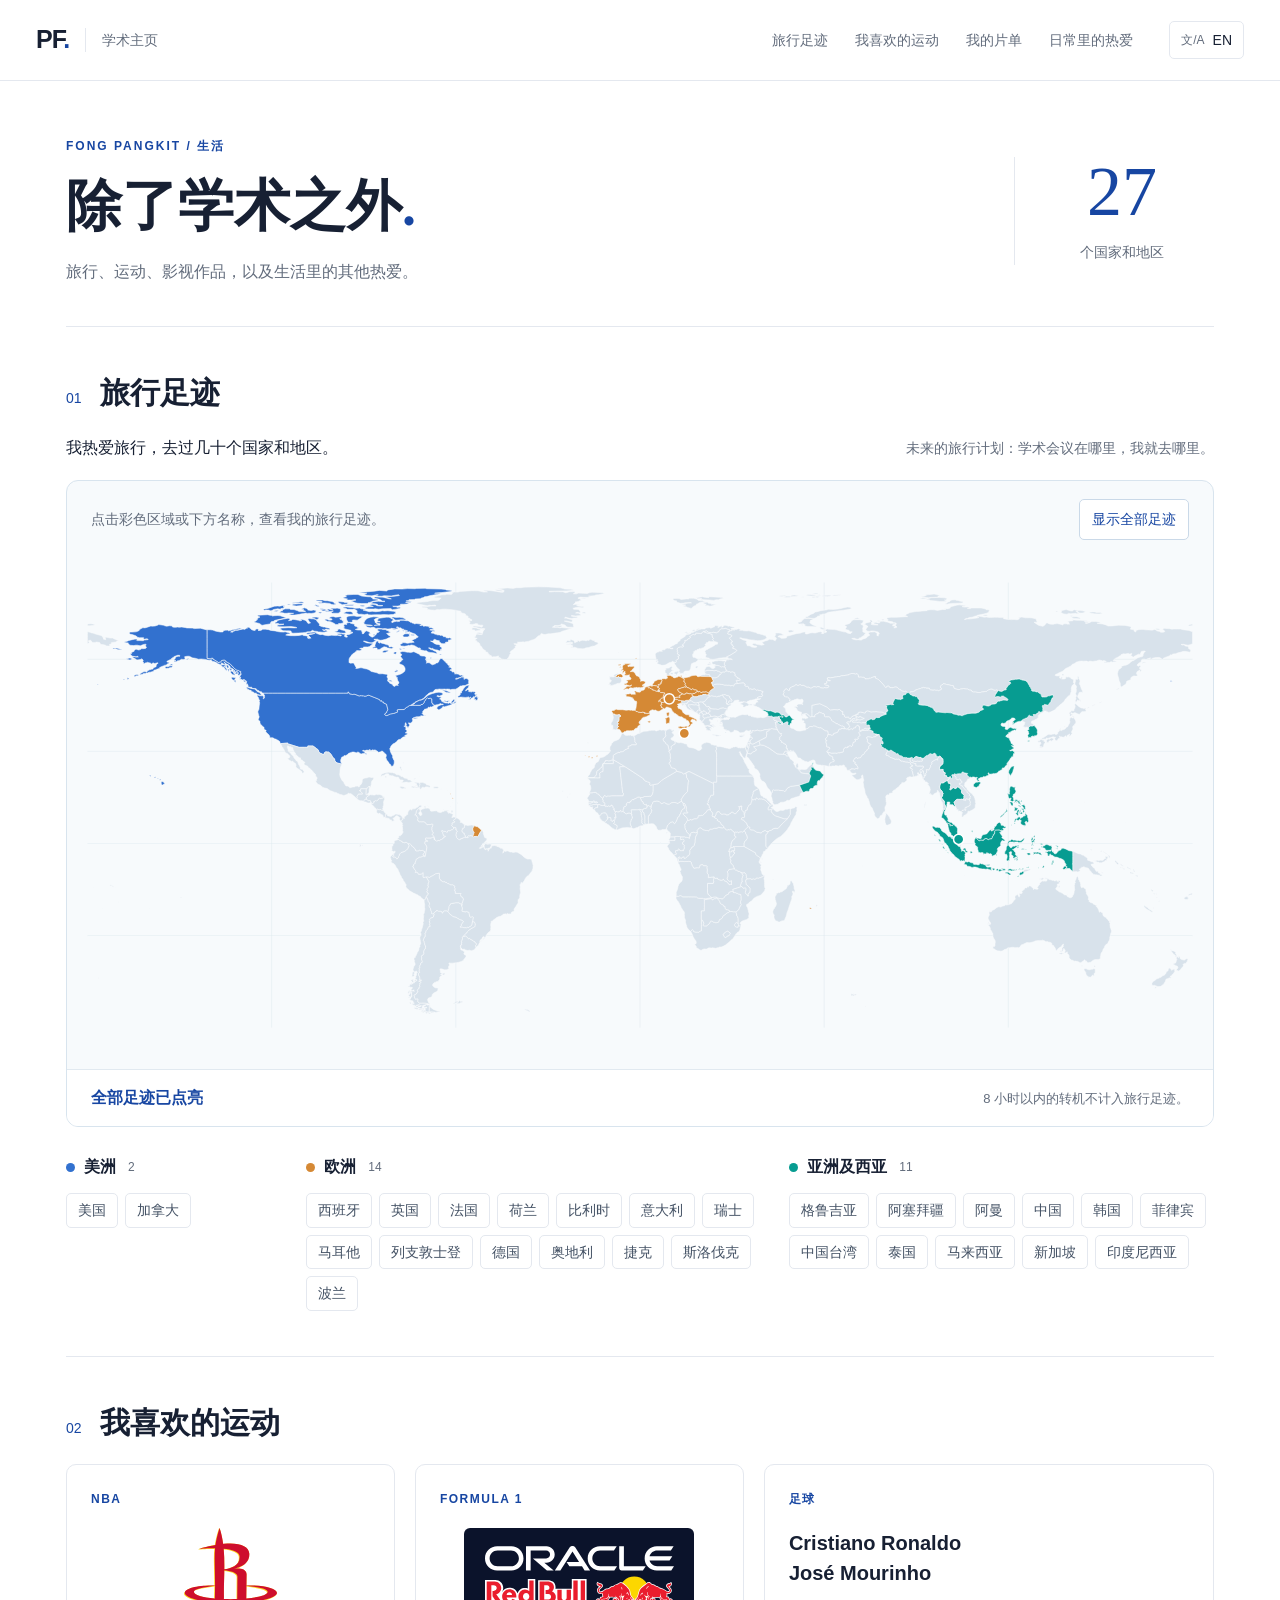
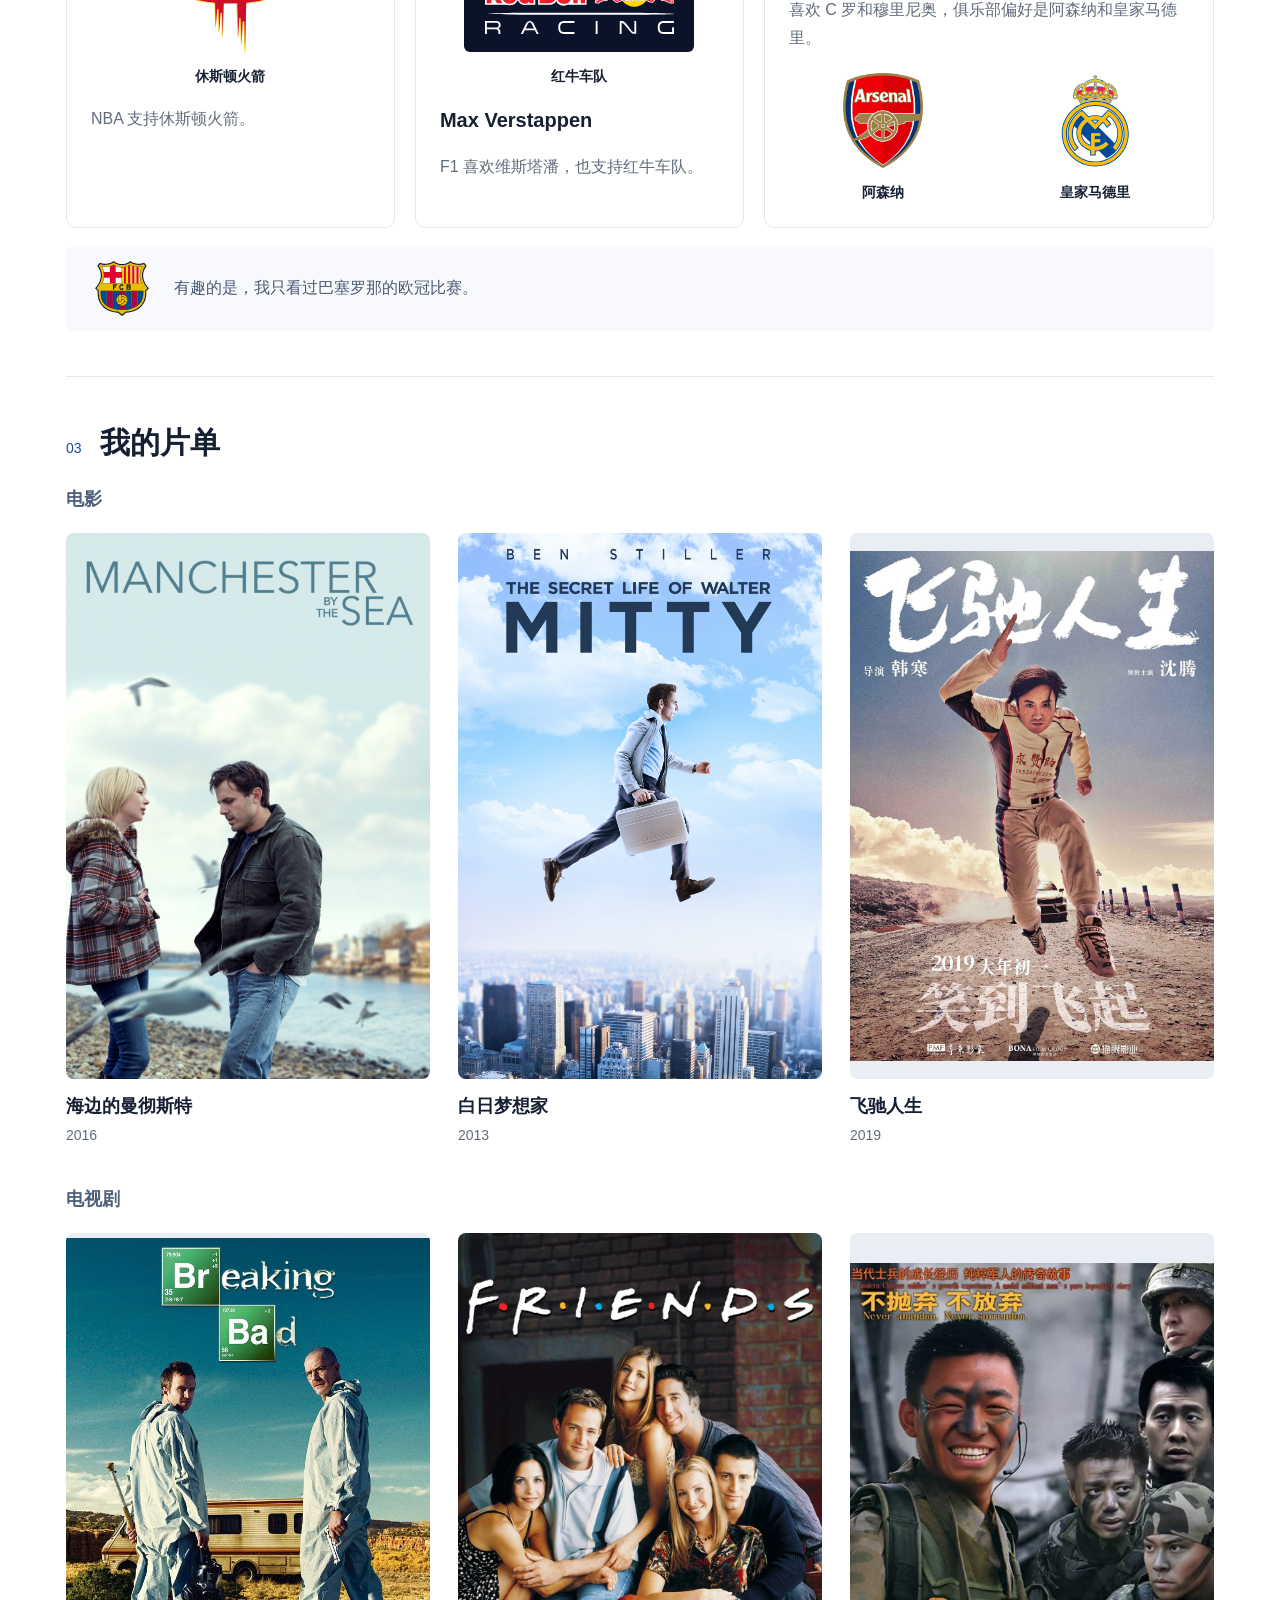
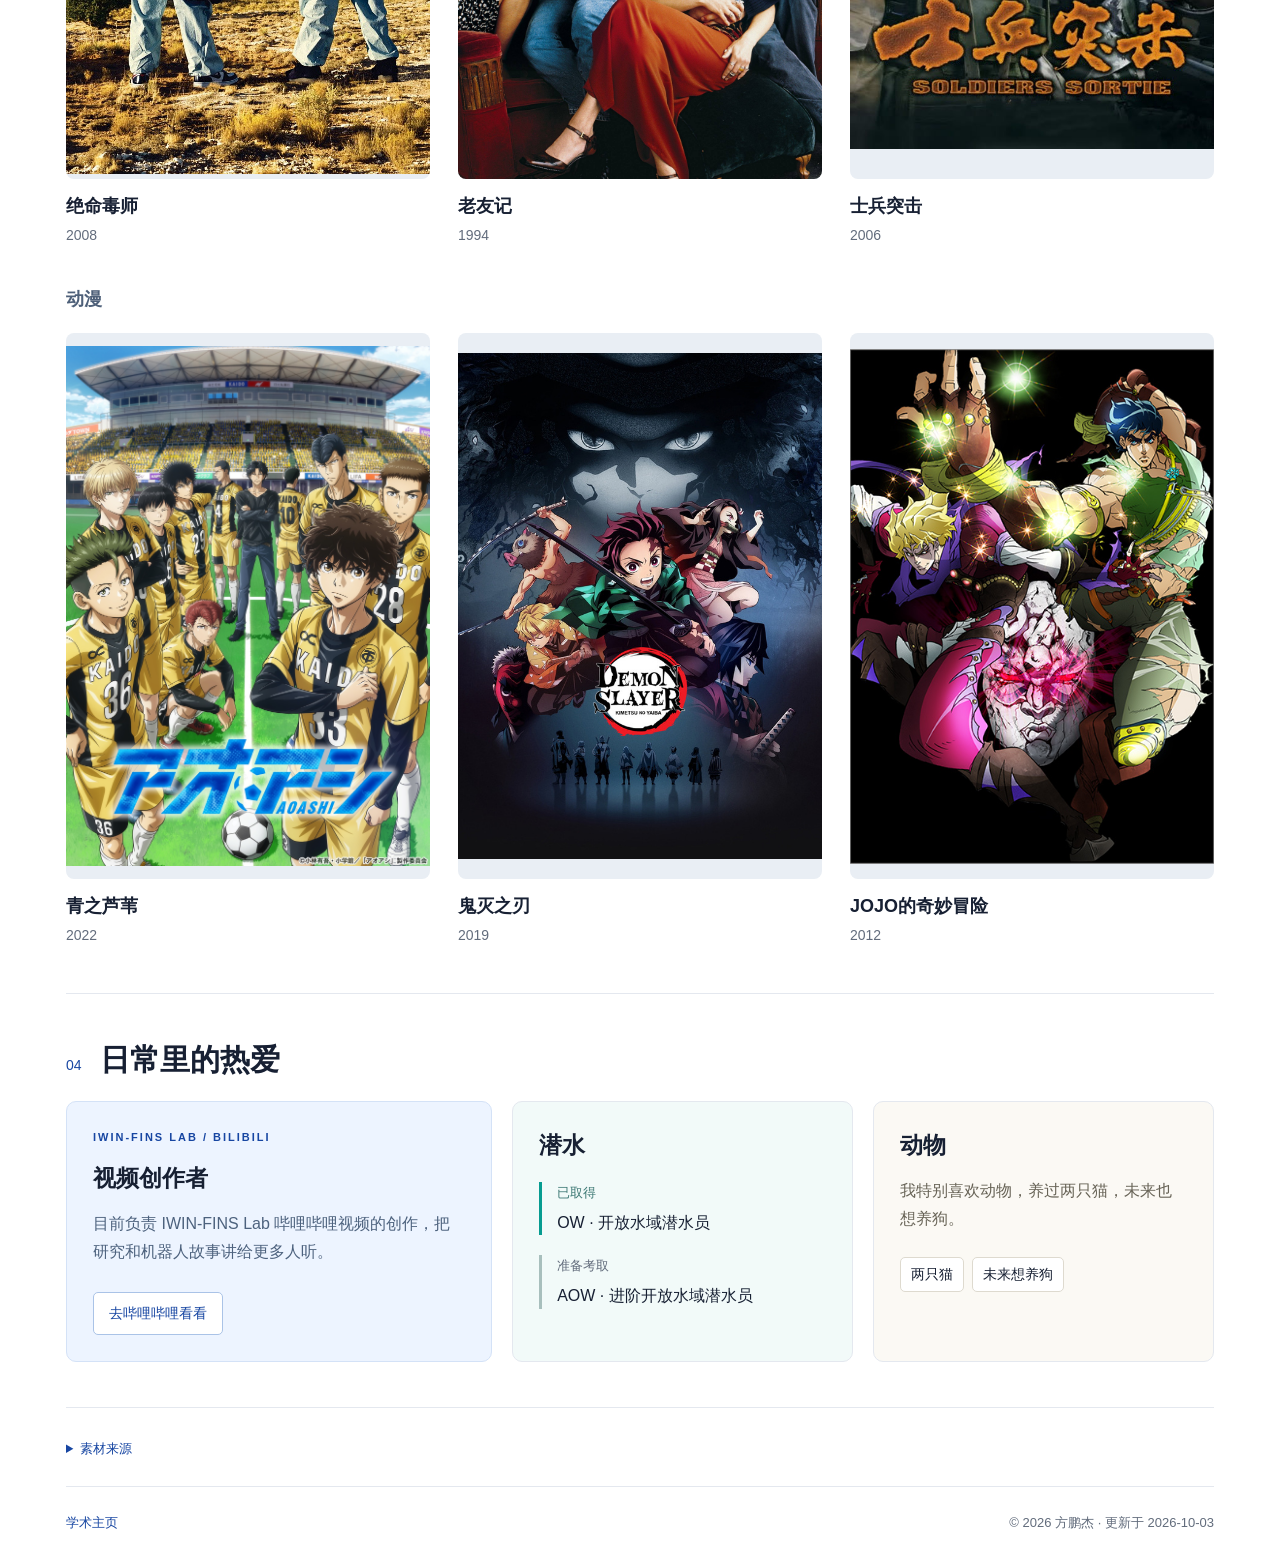
==== commit 0ef543ae: "Publish updated Pegasus, Breaking Bad, Soldiers Sortie and Ao Ashi posters" ====
--- a/beyond/index.html
+++ b/beyond/index.html
@@ -2,6 +2,6 @@
   <main id="main" class="beyond-main"><section class="beyond-intro"><div><p class="beyond-eyebrow">FONG PANGKIT / 生活</p><h1>除了学术之外<span>.</span></h1><p>旅行、运动、影视作品，以及生活里的其他热爱。</p></div><div class="travel-stat"><strong>27</strong><span>个国家和地区</span></div></section>
   <section id="travel" class="beyond-section"><div class="beyond-heading"><span>01</span><h2>旅行足迹</h2></div><div class="travel-description"><p>我热爱旅行，去过几十个国家和地区。</p><p class="future-travel">未来的旅行计划：学术会议在哪里，我就去哪里。</p></div><div class="map-card"><div class="map-toolbar"><p>点击彩色区域或下方名称，查看我的旅行足迹。</p><button id="map-reset" type="button">显示全部足迹</button></div><svg id="travel-map" viewBox="0 0 1120 500" role="group" aria-label="旅行世界地图，彩色区域为已到访的国家和地区"><title>旅行世界地图，彩色区域为已到访的国家和地区</title><g class="map-grid" aria-hidden="true"><path d="M20,369H1100"/><path d="M20,279H1100"/><path d="M20,189H1100"/><path d="M20,99H1100"/><path d="M200,24V459"/><path d="M380,24V459"/><path d="M560,24V459"/><path d="M740,24V459"/><path d="M920,24V459"/></g><g><path d="M653.86,346.21L653.22,345.92L651.38,345.99L648.99,345.44L648.09,345.58L647.32,345.20L647.11,344.43L645.60,343.95L644.14,343.72L643.01,342.19L643.10,340.59L641.84,340.44L641.66,339.44L640.03,338.68L638.50,337.61L637.85,336.25L637.82,335.82L637.28,334.95L636.47,334.05L635.67,332.75L635.78,332.38L636.92,332.47L637.59,332.86L639.00,332.79L640.34,333.12L641.06,332.88L642.31,331.54L643.27,330.18L643.80,329.69L645.20,328.99L646.28,328.60L646.50,328.27L646.74,326.96L647.86,326.33L649.19,325.93L651.19,325.93L651.31,326.99L653.71,327.07L654.47,327.54L655.06,327.64L655.82,328.29L656.73,328.35L658.84,329.14L658.63,329.65L658.91,330.75L658.87,333.25L658.98,334.08L658.56,335.29L658.15,336.01L658.55,336.31L658.33,337.17L659.02,338.62L658.98,338.95L658.02,340.55L657.43,341.14L657.43,341.85L657.06,342.41L657.11,343.00L654.29,345.90L653.86,346.21Z" fill-rule="evenodd" class="map-land" aria-hidden="true"/><path d="M651.19,325.93L649.19,325.93L647.86,326.33L646.74,326.96L646.50,328.27L646.28,328.60L645.20,328.99L643.80,329.69L643.27,330.18L642.31,331.54L641.06,332.88L640.34,333.12L639.00,332.79L637.59,332.86L636.92,332.47L635.78,332.38L634.80,331.63L632.82,331.44L630.14,331.92L628.87,330.86L626.92,329.07L626.45,328.79L625.94,326.87L625.94,323.28L625.94,318.00L631.53,318.00L631.97,316.27L631.88,315.35L631.91,313.91L632.14,313.22L631.90,311.62L632.41,312.08L632.96,312.22L633.56,313.32L634.00,313.06L635.55,312.73L636.05,313.87L638.08,314.67L639.79,314.92L640.85,314.70L641.14,313.85L641.59,313.82L641.71,314.35L642.27,314.83L642.60,315.59L643.57,315.85L645.07,316.45L645.65,317.51L646.02,317.58L647.04,319.11L647.61,319.20L648.66,318.75L648.96,319.24L649.39,319.18L649.39,315.47L648.68,315.61L648.28,316.29L647.19,316.05L646.55,315.36L645.45,314.44L645.07,313.45L645.63,311.41L645.92,311.01L645.82,310.19L645.89,308.49L645.62,307.53L645.20,306.67L645.85,306.22L646.75,305.10L646.92,304.39L652.25,303.58L652.49,304.16L653.23,304.84L654.05,304.82L654.60,305.14L655.02,305.73L655.76,305.83L655.83,306.16L657.30,306.47L658.76,307.22L658.99,307.87L659.59,307.88L660.05,308.59L659.93,309.11L660.59,309.70L660.98,310.77L659.78,311.68L660.14,312.47L659.68,313.60L659.90,314.66L659.76,315.34L660.19,316.47L659.06,316.89L658.90,318.67L658.56,319.37L658.02,319.83L658.98,321.07L659.61,321.04L655.19,322.49L654.61,322.73L652.02,323.46L650.70,323.97L651.05,325.05L651.19,325.93Z" fill-rule="evenodd" class="map-land" aria-hidden="true"/><path d="M719.26,229.05L717.74,229.59L716.98,230.12L716.52,231.13L716.65,232.03L714.81,232.99L713.05,233.58L711.58,233.89L710.50,234.45L709.72,234.52L708.05,235.09L707.14,235.63L707.01,235.93L706.01,236.85L704.83,237.01L703.97,236.86L702.90,237.42L702.22,238.02L700.37,238.60L698.61,238.73L696.97,238.98L696.18,239.80L695.49,240.01L695.12,240.55L694.27,240.71L693.85,240.55L693.08,240.99L691.79,241.15L690.43,240.48L689.70,239.20L689.85,238.08L689.70,237.42L689.27,236.97L689.06,235.34L688.57,233.60L687.97,233.30L688.40,232.89L688.15,232.04L688.52,230.90L688.40,229.88L689.50,228.93L689.35,228.17L689.57,226.92L690.25,226.45L691.14,226.90L691.75,227.03L692.47,226.80L695.44,226.72L696.22,227.04L698.93,227.31L700.05,227.19L700.93,228.14L701.43,228.16L702.33,227.66L702.74,226.65L704.52,224.53L707.13,223.25L707.58,223.14L711.07,222.67L715.93,222.01L718.19,227.10L718.40,227.20L719.26,229.05ZM721.29,241.09L722.56,241.01L723.53,241.34L722.39,241.92L720.80,241.97L719.95,241.40L720.29,241.01L720.92,240.88L721.29,241.09Z" fill-rule="evenodd" class="map-land" aria-hidden="true"/><path d="M883.92,214.48L882.23,215.15L882.06,215.83L880.03,216.12L880.26,216.79L879.65,217.42L879.55,218.13L878.50,219.02L877.95,219.18L877.44,220.24L877.37,221.12L876.87,222.10L877.66,223.49L878.72,224.34L879.50,225.16L879.44,225.84L880.21,226.90L881.36,227.83L881.54,228.31L883.17,229.54L883.50,230.03L884.09,230.01L884.80,230.73L884.86,231.03L886.02,232.55L886.46,232.87L886.82,234.00L887.25,234.85L887.26,235.34L887.91,237.43L887.74,237.44L887.82,239.16L888.27,240.13L887.66,241.06L887.60,243.83L887.12,244.22L886.96,244.99L886.46,245.05L884.82,246.20L884.28,246.31L884.00,246.84L883.54,246.90L881.78,247.80L881.26,247.50L880.44,247.70L880.36,248.65L879.79,249.42L879.72,250.08L879.13,250.33L878.61,249.97L878.51,250.81L876.50,251.72L875.97,252.60L875.34,253.11L874.68,253.25L874.46,252.59L874.54,250.18L874.71,249.55L875.28,249.30L875.08,248.80L874.41,248.39L873.99,248.49L873.28,247.77L873.69,247.45L874.55,247.40L875.18,246.80L875.07,246.34L875.94,246.46L876.16,246.18L877.27,246.03L878.30,246.61L878.50,245.96L877.57,245.12L877.55,244.09L878.02,243.73L879.02,243.95L879.24,243.15L880.10,243.06L880.79,242.77L881.48,242.17L882.52,241.91L882.67,241.38L882.43,239.91L882.82,238.69L881.99,236.62L882.09,235.89L882.56,234.88L882.44,234.06L882.96,233.23L881.57,231.76L882.19,230.87L880.79,229.94L880.50,229.42L880.09,229.62L879.64,229.05L879.51,228.14L878.81,227.35L878.02,226.75L877.07,225.79L876.37,224.54L876.00,224.43L875.26,223.65L875.35,222.96L874.15,222.59L871.69,220.98L872.19,220.55L872.10,219.97L872.78,219.94L873.64,220.17L874.23,219.74L874.78,218.95L874.67,218.49L874.10,218.38L873.86,217.88L873.18,217.73L873.75,217.06L872.59,216.26L872.16,216.18L870.91,216.91L869.31,216.33L868.55,215.20L868.85,214.29L868.54,213.80L868.09,214.01L867.75,213.29L866.38,211.86L867.28,210.80L867.55,210.78L869.02,211.64L870.07,210.74L870.41,211.21L870.86,210.65L871.75,211.39L872.16,210.74L872.64,210.57L873.12,210.89L874.39,210.27L874.59,209.59L875.83,208.96L876.64,209.78L877.53,210.23L878.45,210.09L878.75,210.39L879.63,210.27L880.34,210.66L879.75,211.28L879.61,211.81L880.19,213.00L881.02,213.32L882.05,214.17L883.41,214.06L883.92,214.48Z" fill-rule="evenodd" class="map-land" aria-hidden="true"/><path d="M368.45,245.61L368.25,246.34L367.52,246.12L368.45,245.61ZM379.95,253.35L380.51,254.08L379.90,254.84L378.86,255.52L378.46,255.56L377.84,256.50L378.43,257.57L379.02,257.60L378.81,258.16L377.85,258.70L377.38,258.64L376.56,258.92L376.39,259.23L376.61,260.36L375.87,261.28L377.77,263.39L378.19,264.02L377.77,264.68L376.99,265.39L376.16,265.45L375.34,266.14L373.54,266.70L372.77,266.53L371.86,266.95L371.71,267.98L371.09,268.22L370.12,267.23L367.94,267.21L367.23,266.58L366.27,266.58L366.30,267.30L367.34,268.24L367.34,269.39L367.89,270.60L367.85,271.42L368.23,271.64L369.83,271.76L369.82,272.33L367.89,273.29L367.66,274.14L367.09,274.63L366.54,274.64L365.81,275.24L364.69,275.68L363.92,276.39L362.96,276.05L361.82,276.64L361.10,276.74L360.71,276.53L359.37,275.33L359.35,274.93L358.37,271.83L357.21,270.69L356.50,270.32L357.94,269.03L358.07,268.75L357.02,267.41L356.43,265.48L356.56,264.21L356.53,263.19L357.07,262.32L357.11,261.87L357.68,260.92L357.30,260.27L356.42,260.13L355.57,260.41L354.58,260.53L352.73,260.45L352.20,260.70L351.68,260.60L349.71,258.19L348.84,258.08L348.03,257.75L346.96,258.02L345.14,257.90L344.32,258.03L343.75,257.71L343.38,256.89L342.67,256.64L342.56,256.16L342.66,255.10L342.93,254.74L342.75,253.85L342.00,253.12L341.61,251.67L340.82,251.22L339.93,251.32L340.98,249.63L341.39,247.53L341.93,246.49L342.66,245.66L343.25,245.41L344.13,244.00L346.04,243.41L345.53,243.84L344.39,244.12L344.16,244.76L345.22,247.03L345.01,247.67L344.13,248.68L343.66,249.55L344.07,250.34L344.72,250.99L344.94,251.78L346.11,251.62L346.74,250.96L346.84,249.88L346.21,248.57L345.84,248.21L345.37,246.66L345.59,246.11L346.21,246.00L347.54,245.37L349.30,244.88L349.85,244.41L350.34,244.67L350.55,243.98L349.42,244.13L349.14,243.34L349.39,242.70L349.99,242.47L350.51,243.01L350.86,244.31L351.11,244.56L352.30,244.44L353.52,244.70L354.80,245.52L355.30,247.29L356.39,247.58L359.03,247.17L361.26,247.10L362.44,248.23L364.61,248.79L365.45,248.71L367.44,247.63L368.50,247.65L368.38,247.01L369.51,247.07L370.43,246.87L371.89,246.75L373.27,246.90L372.86,247.36L371.92,247.31L371.47,247.75L372.02,248.40L372.45,248.47L373.04,249.65L373.64,249.05L374.70,249.56L375.46,249.46L376.07,250.10L376.96,250.33L377.62,250.92L376.84,251.71L376.09,253.77L377.60,253.22L378.56,253.36L378.98,253.11L379.95,253.35Z" fill-rule="evenodd" class="map-land" aria-hidden="true"/><path d="M597.32,153.30L597.29,153.31L597.29,153.28L597.32,153.28L597.32,153.30Z" fill-rule="evenodd" class="map-land" aria-hidden="true"/><path d="M1060.24,323.48L1060.43,324.47L1061.39,324.41L1061.60,325.46L1061.28,325.74L1060.48,325.90L1059.89,325.22L1059.94,324.63L1059.58,323.55L1060.24,323.48ZM1062.24,327.29L1063.51,328.35L1062.35,328.66L1061.95,327.35L1062.24,327.29ZM1065.34,329.34L1064.54,329.41L1064.60,328.78L1065.34,329.34ZM1064.89,328.01L1064.07,327.95L1064.49,327.24L1064.89,328.01ZM1065.34,331.63L1065.57,332.39L1064.75,332.34L1064.82,331.66L1065.34,331.63ZM1068.00,335.82L1066.96,335.61L1067.05,334.93L1067.43,334.89L1068.00,335.82Z" fill-rule="evenodd" class="map-land" aria-hidden="true"/><path d="M772.84,152.25L773.69,152.51L772.53,152.94L770.54,154.29L771.41,154.76L771.94,154.62L772.35,155.21L773.33,155.54L774.23,155.59L774.26,154.97L775.38,154.76L775.64,155.41L776.49,155.48L777.86,156.35L779.34,156.64L777.07,157.80L776.39,157.68L775.87,158.22L775.08,158.54L773.91,158.14L772.87,158.28L771.96,158.40L771.15,157.64L772.25,156.78L771.32,155.93L770.88,156.32L769.14,157.03L768.24,156.61L767.62,157.30L767.91,158.02L767.68,158.44L765.96,158.45L766.61,159.28L765.92,159.48L765.39,160.39L763.16,160.14L762.28,160.60L762.05,161.27L762.85,161.55L763.03,161.97L764.31,162.11L764.14,162.99L764.43,163.85L765.00,164.29L764.88,164.90L763.44,166.54L763.28,167.48L762.55,167.20L761.96,167.37L761.21,167.00L759.57,166.95L759.58,165.64L759.89,165.20L758.52,164.50L757.57,164.19L756.84,164.28L753.98,162.79L752.93,162.07L752.49,162.14L751.16,161.44L750.52,160.87L747.95,159.42L747.32,158.89L747.13,158.00L746.29,156.95L745.86,155.91L744.49,155.17L743.99,155.41L742.26,155.26L741.36,155.34L740.27,154.80L740.32,153.28L739.89,153.14L740.02,152.43L739.57,152.11L738.35,152.10L737.37,151.43L736.63,151.32L735.77,150.66L734.78,150.94L734.70,151.66L734.09,151.54L733.44,152.43L732.15,152.53L730.89,153.43L731.05,155.21L727.93,155.03L727.93,151.59L727.93,148.15L727.93,144.02L732.43,142.99L735.67,142.33L740.57,144.65L743.02,145.82L743.48,146.49L745.97,148.52L749.62,148.12L753.33,148.35L754.72,147.86L755.81,148.75L756.49,149.07L757.41,150.37L758.30,150.03L758.03,152.99L759.50,153.02L760.01,155.19L760.44,155.57L763.81,155.41L764.34,155.91L764.14,156.57L764.88,157.03L765.80,157.02L765.75,156.37L766.96,155.38L767.19,154.90L768.99,153.98L770.29,153.54L771.25,152.76L771.84,152.84L772.84,152.25Z" fill-rule="evenodd" class="map-land" aria-hidden="true"/><path d="M399.89,380.23L398.64,382.14L397.49,383.01L395.29,383.80L394.29,383.69L393.89,383.42L392.98,383.33L391.65,383.72L389.43,383.03L388.49,382.36L386.51,382.43L386.12,381.92L384.80,380.74L384.69,380.16L384.94,378.78L385.75,377.68L385.40,376.42L385.63,375.97L385.43,374.77L385.87,374.31L385.84,373.48L386.39,372.31L386.57,371.58L386.38,370.77L387.17,369.56L388.36,369.85L388.64,369.43L389.50,369.32L391.47,370.89L392.38,372.21L393.33,371.63L394.24,372.68L396.24,373.46L397.34,374.57L398.71,375.17L399.19,376.21L400.62,377.21L399.41,378.51L399.39,379.87L399.89,380.23Z" fill-rule="evenodd" class="map-land" aria-hidden="true"/><path d="M1034.94,258.56L1034.55,258.60L1034.40,258.17L1034.88,258.15L1034.94,258.56Z" fill-rule="evenodd" class="map-land" aria-hidden="true"/><path d="M1073.31,257.59L1073.68,257.74L1073.61,257.78L1073.29,257.67L1073.31,257.59Z" fill-rule="evenodd" class="map-land" aria-hidden="true"/><path d="M997.26,233.60L997.05,233.62L997.14,233.35L997.35,233.48L997.26,233.60Z" fill-rule="evenodd" class="map-land" aria-hidden="true"/><path d="M365.70,225.62L365.94,225.88L365.33,225.89L365.35,225.68L365.70,225.62Z" fill-rule="evenodd" class="map-land" aria-hidden="true"/><path d="M994.23,239.22L993.95,238.71L994.37,238.42L994.23,239.22Z" fill-rule="evenodd" class="map-land" aria-hidden="true"/><path d="M47.82,322.05L47.54,321.94L47.93,321.77L47.82,322.05Z" fill-rule="evenodd" class="map-land" aria-hidden="true"/><path d="M361.61,223.67L363.11,223.86L363.14,224.27L362.09,225.08L360.77,225.15L358.41,225.02L358.48,224.33L358.21,223.91L358.52,223.50L361.43,223.57L361.61,223.67Z" fill-rule="evenodd" class="map-land" aria-hidden="true"/><path d="M45.61,88.08L46.90,88.24L48.71,87.90L49.95,88.52L51.72,88.95L53.85,89.07L53.44,89.49L50.67,89.72L49.43,89.41L48.42,88.86L46.82,88.66L45.80,88.98L44.63,88.73L45.61,88.08ZM61.59,97.85L62.81,98.06L63.22,99.26L61.44,99.68L58.58,98.97L57.69,98.38L59.49,98.35L60.57,97.85L61.59,97.85ZM101.31,105.53L102.47,105.45L103.35,106.27L101.96,106.96L100.18,107.32L98.62,108.03L97.80,107.60L96.98,108.24L95.88,106.99L96.39,106.32L97.16,106.09L98.54,106.21L100.40,105.54L101.31,105.53ZM169.92,111.34L169.56,112.04L169.89,113.11L169.36,113.92L168.27,114.69L167.45,114.58L166.86,113.53L167.43,112.93L167.24,111.79L166.14,110.96L164.65,111.37L164.39,112.06L163.33,111.84L164.47,110.52L163.45,109.74L162.54,108.70L161.59,108.31L161.56,107.88L159.60,107.48L159.34,105.91L157.91,104.78L157.81,104.37L155.67,103.64L153.49,101.39L154.85,104.08L154.09,104.23L152.41,103.27L151.86,102.63L150.30,102.64L151.69,103.48L151.61,103.95L150.25,104.26L147.37,103.26L145.92,102.18L144.94,101.74L141.98,100.87L140.60,100.36L141.48,99.82L141.25,99.46L139.35,99.82L137.47,99.75L134.99,99.09L131.16,98.71L128.58,98.96L125.30,97.99L122.30,97.57L121.55,97.02L119.38,95.99L117.22,96.06L114.97,96.44L115.41,98.50L114.71,99.03L113.47,99.15L111.70,99.00L110.65,99.75L109.41,100.30L108.26,100.31L107.12,101.27L104.79,101.43L104.45,100.78L106.43,100.09L104.71,99.90L104.80,99.04L105.65,98.39L106.06,97.60L106.03,96.77L108.68,95.93L110.01,96.19L110.16,95.12L108.16,95.10L104.80,96.27L104.75,96.74L103.19,97.42L103.22,97.77L102.04,98.28L101.72,99.24L100.68,99.37L97.74,100.91L97.61,101.64L99.03,101.88L100.00,102.43L99.15,103.04L97.94,103.52L97.26,104.52L94.98,104.95L94.06,105.58L93.23,105.80L90.56,107.02L90.57,107.68L88.58,108.52L87.83,108.57L87.26,109.10L84.76,109.69L85.17,110.41L83.63,111.04L81.43,111.57L80.11,111.62L78.61,112.33L77.31,112.46L76.70,112.78L74.78,112.83L73.78,113.58L71.40,114.14L71.11,113.45L73.53,111.84L74.91,111.28L76.35,110.94L77.45,111.68L78.38,110.98L79.09,110.06L80.64,109.32L82.15,108.93L83.03,108.42L83.97,108.62L84.02,107.88L85.04,107.11L87.18,106.20L86.95,105.77L87.17,104.85L87.67,104.48L87.43,103.74L89.08,102.79L88.57,102.37L85.93,103.08L85.09,103.07L84.49,102.45L83.42,102.84L83.68,103.44L82.75,103.59L80.99,102.27L80.24,102.54L78.91,101.85L77.55,102.38L76.35,102.60L75.92,102.99L74.73,103.16L74.62,101.67L73.93,101.15L74.51,100.23L73.27,98.47L72.29,99.03L70.34,99.46L68.28,99.58L66.01,98.09L63.94,97.38L65.58,96.32L67.20,96.83L69.74,96.73L68.75,96.09L68.02,96.41L66.68,96.39L64.47,96.10L63.30,95.69L62.61,94.53L61.70,94.06L61.76,93.59L63.16,93.39L62.88,92.70L64.42,91.58L65.62,91.13L65.46,90.60L66.77,89.35L67.68,89.21L69.92,89.86L70.81,89.76L72.14,89.20L73.15,88.41L74.08,88.64L76.70,88.33L77.66,87.54L77.04,86.25L75.84,85.68L77.20,85.26L77.34,84.61L76.44,84.23L74.72,84.55L71.58,85.88L68.86,85.24L67.09,85.25L65.30,85.62L61.57,85.25L60.56,84.82L60.75,84.22L59.52,83.71L60.00,82.99L57.79,82.73L55.73,82.03L58.78,81.37L59.76,80.84L62.67,80.04L65.98,79.33L67.83,79.17L68.67,79.41L67.90,80.35L68.91,80.75L71.34,80.70L74.55,80.84L75.33,80.25L79.30,79.74L79.21,79.28L77.41,78.99L75.81,79.34L74.43,78.90L75.13,78.06L74.10,77.85L70.99,77.92L68.84,77.41L67.62,76.18L63.84,74.86L62.12,74.53L60.86,73.72L61.37,72.34L63.47,72.40L67.09,72.19L68.40,71.89L70.52,70.84L71.14,69.73L74.36,68.00L75.08,68.30L77.01,68.09L82.06,66.36L83.01,66.60L86.00,66.46L88.41,65.72L89.65,65.04L94.50,65.70L95.64,66.32L97.41,66.60L100.30,66.20L103.30,66.57L102.59,67.04L104.17,67.64L106.33,67.74L108.01,67.47L109.54,67.67L112.19,67.50L116.39,68.09L116.88,68.35L122.53,68.52L124.41,68.97L130.35,68.65L135.78,70.04L136.99,70.05L136.99,74.43L136.99,78.81L136.99,84.07L136.99,88.46L136.99,91.96L136.99,98.10L140.08,98.45L140.97,98.02L142.76,97.97L142.44,98.75L143.88,99.30L144.10,99.67L147.22,101.32L147.68,102.29L149.56,101.55L150.26,101.54L151.03,100.19L153.57,99.62L154.85,100.26L155.17,101.14L156.68,101.74L157.34,102.45L158.54,102.88L159.80,103.77L160.17,104.33L163.30,107.40L164.40,108.62L165.27,109.20L166.75,109.79L167.77,109.98L168.76,110.63L169.93,110.96L169.92,111.34ZM69.57,114.06L69.93,114.79L69.25,115.12L67.78,115.14L66.61,115.72L65.53,115.74L65.34,115.18L66.41,114.36L68.40,113.88L69.57,114.06ZM163.66,110.67L163.60,111.17L162.02,110.77L162.86,109.50L163.80,110.27L163.66,110.67ZM167.06,112.53L166.75,113.20L164.57,113.33L164.46,112.75L165.06,112.24L165.13,111.50L166.19,111.13L167.10,111.99L167.06,112.53ZM159.90,107.99L161.14,108.36L161.12,108.97L160.36,109.61L159.19,109.61L158.96,108.61L158.40,107.79L159.90,107.99ZM116.79,99.56L116.56,99.29L118.64,97.91L119.04,98.24L117.50,99.33L116.79,99.56ZM155.09,106.95L156.14,108.85L156.11,110.09L155.06,109.44L154.95,109.02L154.01,108.53L154.40,107.92L153.49,107.27L152.64,107.05L153.96,106.40L155.09,106.95ZM155.96,104.51L157.28,104.57L157.20,105.35L158.19,106.26L158.22,106.99L156.69,107.83L156.23,107.72L156.54,106.55L156.02,106.09L155.74,105.01L155.96,104.51ZM152.81,104.27L153.24,104.56L154.99,104.85L155.06,105.83L154.75,106.47L153.51,106.01L153.15,106.56L152.27,106.66L151.77,105.98L150.29,105.08L150.46,104.71L152.81,104.27ZM159.30,109.98L160.39,110.04L160.71,110.73L161.73,111.01L162.71,111.94L162.75,112.55L164.07,113.37L164.06,114.59L161.65,113.85L160.69,112.92L159.66,111.61L160.28,111.24L159.41,110.56L159.30,109.98ZM158.03,108.47L158.43,109.25L158.15,110.62L157.43,110.77L157.41,109.76L156.88,108.48L158.03,108.47ZM102.75,103.92L103.67,104.52L101.05,105.01L99.86,104.74L101.98,103.65L102.75,103.92ZM56.11,118.96L54.69,119.23L55.14,118.50L56.04,118.33L56.11,118.96ZM60.15,117.30L60.67,118.04L59.69,118.57L58.59,118.42L59.07,117.11L60.15,117.30ZM30.22,123.40L30.69,123.74L29.69,124.11L29.38,123.63L30.22,123.40ZM1078.44,119.96L1079.31,120.01L1080.31,120.44L1078.81,120.74L1078.17,120.34L1078.44,119.96ZM93.26,221.96L92.36,221.79L92.33,220.85L91.85,219.75L92.54,218.96L92.51,218.17L94.40,219.02L94.80,219.76L95.59,220.43L94.84,221.04L94.07,221.22L93.26,221.96ZM88.36,215.35L89.77,215.51L89.42,215.83L88.13,215.66L88.36,215.35ZM90.54,216.20L91.17,216.15L92.03,216.73L91.68,217.07L90.69,217.15L90.54,216.20ZM86.60,214.63L86.29,214.98L85.67,215.04L85.18,214.24L86.11,213.90L86.60,214.63ZM81.88,213.20L81.17,213.27L80.63,212.87L81.26,212.33L81.94,212.34L81.88,213.20ZM335.87,143.99L340.45,143.98L345.45,143.98L346.02,143.13L347.31,143.21L347.89,142.35L349.11,141.28L349.26,140.25L349.80,139.68L349.98,138.87L352.27,136.61L352.85,137.18L353.51,137.39L355.07,136.94L356.58,137.75L356.65,141.89L357.70,142.19L357.58,143.17L358.63,143.49L358.68,144.34L357.91,144.91L356.28,145.64L355.17,145.48L354.16,146.07L353.12,145.70L352.79,146.71L352.32,147.04L350.63,147.58L349.46,147.70L349.39,148.12L348.44,148.95L347.80,149.79L347.51,150.52L347.79,150.99L346.86,152.01L347.79,152.31L348.46,153.59L349.11,153.81L350.00,153.52L350.15,153.97L348.79,154.12L348.03,154.40L345.72,154.10L345.43,154.86L343.20,155.13L341.46,155.20L339.25,155.93L338.15,156.48L337.32,157.18L337.28,157.63L338.13,158.01L337.47,159.82L336.71,160.84L335.31,161.56L333.94,160.98L333.82,161.72L334.44,162.54L334.89,163.49L333.94,164.80L333.21,166.11L332.34,166.14L333.02,165.14L331.36,163.92L331.21,163.20L331.83,163.14L331.50,162.44L331.17,161.03L330.78,161.09L330.44,162.30L330.50,163.40L331.00,164.58L329.33,164.12L329.28,164.41L330.35,164.72L331.21,165.32L331.08,166.29L331.21,166.93L330.80,167.36L331.15,167.84L332.00,168.26L332.33,169.03L332.02,169.58L332.40,170.20L331.56,170.16L330.56,170.92L332.68,171.30L332.68,172.06L331.48,172.94L330.46,173.19L329.77,174.18L330.63,174.03L330.45,174.67L329.80,174.88L328.60,174.88L326.75,176.15L325.96,177.26L324.27,177.38L323.24,178.02L322.59,178.78L322.17,179.59L321.24,180.00L321.16,180.27L319.93,181.14L319.31,181.27L317.45,182.66L317.23,183.17L316.41,183.89L316.47,184.41L316.13,185.21L315.64,185.74L315.44,186.38L316.25,189.62L317.30,191.85L318.43,193.54L318.05,194.46L319.32,197.38L319.62,197.75L319.88,199.29L319.62,201.50L319.10,202.14L318.90,203.01L317.79,203.53L316.67,203.59L316.71,203.04L315.91,201.51L314.85,201.05L314.40,199.69L313.88,199.34L313.46,198.48L312.68,197.82L312.09,196.43L312.02,195.84L311.47,195.46L312.02,193.54L312.05,192.34L311.69,191.85L310.13,190.64L308.92,189.22L307.87,188.69L307.07,188.81L306.85,189.28L305.60,189.68L304.04,189.96L303.94,189.37L302.73,188.50L301.47,188.00L301.23,187.52L299.96,187.79L299.04,187.71L298.49,187.38L298.16,187.98L297.13,188.21L296.63,188.12L295.90,186.96L295.59,187.90L293.92,187.93L293.28,187.75L292.04,187.96L291.23,188.50L289.32,187.86L288.76,188.58L289.47,188.91L290.02,188.82L291.23,189.25L291.41,189.68L290.84,190.14L291.46,190.74L292.95,191.39L292.53,191.95L291.94,191.79L290.37,190.63L289.84,190.71L289.70,191.45L288.86,191.11L288.24,191.19L287.75,191.61L286.13,191.13L286.01,190.46L285.46,190.33L284.98,189.76L284.32,189.49L283.22,190.33L281.99,190.21L280.47,189.66L278.92,189.69L277.70,189.99L275.34,190.89L274.58,191.50L274.18,192.11L272.44,193.08L271.94,193.24L271.17,193.03L270.65,193.22L270.31,193.90L269.58,194.34L268.53,194.57L268.49,195.36L267.71,195.49L268.13,195.99L267.86,196.74L267.43,197.06L267.57,197.65L267.34,198.10L267.79,199.81L268.56,201.12L267.93,201.39L266.60,200.87L265.75,200.81L264.21,200.29L262.68,199.66L262.31,198.71L261.67,197.89L261.48,196.35L260.74,195.81L260.00,194.86L259.11,194.02L259.00,193.49L258.02,191.79L255.68,189.67L254.03,189.61L253.19,189.39L252.16,189.74L251.80,190.07L251.32,191.35L250.73,191.87L250.23,192.00L248.44,191.13L248.03,191.03L246.80,190.28L245.96,189.03L245.96,188.60L245.06,187.06L244.17,186.58L242.56,185.28L241.23,184.37L240.64,183.69L235.36,183.66L235.36,185.01L232.18,185.02L226.87,185.03L221.18,183.25L215.49,181.48L215.83,180.85L211.19,181.21L208.62,181.40L208.27,181.01L208.04,179.70L207.60,179.11L205.76,177.83L204.77,177.77L204.48,176.95L203.50,176.93L202.57,176.66L202.20,176.23L201.18,175.75L198.56,175.59L198.07,175.26L198.10,173.77L197.43,173.37L197.42,172.90L195.97,171.62L194.37,170.01L194.24,169.28L194.63,168.80L194.36,168.18L193.51,168.03L192.82,167.38L192.50,166.37L192.60,165.49L191.10,164.71L191.04,164.17L188.90,162.28L188.54,160.89L188.65,160.14L188.35,159.42L187.03,158.24L186.88,157.53L187.60,156.09L187.79,154.85L187.27,153.64L187.36,153.05L186.93,152.63L186.78,151.25L186.38,150.56L186.96,148.98L187.55,147.92L187.82,144.67L188.21,142.27L188.16,140.58L187.78,140.16L188.33,139.02L187.78,138.77L186.87,136.02L186.14,135.29L185.90,134.55L186.10,133.87L188.07,134.49L191.42,134.73L192.03,135.36L192.34,136.79L191.56,137.01L191.89,137.67L192.94,136.89L192.82,135.54L193.27,134.97L191.63,132.02L197.06,132.02L200.89,132.02L206.01,132.02L213.69,132.02L218.80,132.02L223.92,132.02L231.59,132.02L236.71,132.02L243.11,132.02L249.50,132.02L255.90,132.02L262.29,132.02L269.97,132.02L274.51,132.02L274.53,130.89L275.44,131.09L275.59,131.99L276.14,132.77L277.83,133.02L278.88,133.42L280.23,133.11L281.01,133.16L283.48,133.98L285.45,134.83L287.48,134.40L287.77,134.69L289.72,134.65L290.02,134.95L291.63,135.01L292.44,134.86L294.16,134.21L294.87,134.09L300.71,136.38L305.37,138.30L305.66,139.09L306.31,139.63L307.42,139.35L308.07,140.75L309.15,140.65L309.59,141.02L309.22,141.55L312.35,142.96L313.59,148.29L312.78,149.78L312.36,151.13L310.78,152.10L310.57,153.07L310.91,153.50L311.93,153.97L312.68,153.98L316.17,152.37L319.26,151.90L322.89,150.59L323.25,150.27L322.80,149.68L322.48,148.60L323.84,148.13L329.54,148.11L330.61,146.83L331.55,146.09L332.37,145.75L334.46,144.30L335.87,143.99ZM342.47,156.04L342.98,156.32L340.42,157.04L338.70,157.22L338.36,156.63L339.28,156.24L342.47,156.04Z" fill-rule="evenodd" class="map-land visited americas" data-destination="USA" data-name="美国" tabindex="0" role="button" aria-pressed="false" aria-label="已到访: 美国"><title>美国</title></path><path d="M448.69,441.20L449.89,441.32L451.02,441.75L452.60,443.29L451.74,443.60L450.48,442.53L449.80,442.40L446.93,441.23L447.85,440.95L448.69,441.20Z" fill-rule="evenodd" class="map-land" aria-hidden="true"/><path d="M777.48,301.13L777.40,301.10L777.42,300.93L777.34,300.66L777.48,300.79L777.48,301.13Z" fill-rule="evenodd" class="map-land" aria-hidden="true"/><path d="M542.92,326.99L542.67,326.87L542.88,326.72L542.92,326.99Z" fill-rule="evenodd" class="map-land" aria-hidden="true"/><path d="M175.13,352.19L175.04,352.20L174.95,352.02L175.09,352.00L175.13,352.19Z" fill-rule="evenodd" class="map-land" aria-hidden="true"/><path d="M371.00,224.33L370.54,224.40L370.92,224.19L371.00,224.33Z" fill-rule="evenodd" class="map-land" aria-hidden="true"/><path d="M383.45,432.81L384.48,432.92L384.58,433.53L386.07,433.15L386.57,433.55L386.49,434.13L383.95,434.81L384.04,435.30L382.80,435.52L381.05,435.40L381.29,434.78L382.82,434.06L382.71,433.47L383.45,432.81ZM379.14,433.39L380.63,433.34L381.84,433.08L382.20,433.28L380.24,434.91L379.26,434.96L378.94,435.42L377.94,435.57L377.12,435.17L378.23,434.85L379.28,434.32L379.14,433.39Z" fill-rule="evenodd" class="map-land" aria-hidden="true"/><path d="M315.89,220.95L316.15,220.91L316.61,220.96L316.09,221.18L315.89,220.95Z" fill-rule="evenodd" class="map-land" aria-hidden="true"/><path d="M365.81,182.12L365.54,182.22L365.92,181.84L365.81,182.12Z" fill-rule="evenodd" class="map-land" aria-hidden="true"/><path d="M366.81,223.61L366.72,223.46L367.03,223.45L366.81,223.61Z" fill-rule="evenodd" class="map-land" aria-hidden="true"/><path d="M345.02,213.70L344.51,213.63L344.58,213.44L344.99,213.50L345.02,213.70Z" fill-rule="evenodd" class="map-land" aria-hidden="true"/><path d="M373.55,228.78L373.54,228.96L373.34,228.90L373.33,228.75L373.55,228.78Z" fill-rule="evenodd" class="map-land" aria-hidden="true"/><path d="M553.94,131.31L553.29,131.47L553.34,131.20L553.94,131.31Z" fill-rule="evenodd" class="map-land" aria-hidden="true"/><path d="M552.46,130.52L552.36,130.71L552.06,130.60L552.46,130.52Z" fill-rule="evenodd" class="map-land" aria-hidden="true"/><path d="M546.76,116.44L545.76,116.64L546.47,115.87L546.76,116.44Z" fill-rule="evenodd" class="map-land" aria-hidden="true"/><path d="M552.00,124.13L550.12,124.83L549.31,124.76L548.17,124.21L547.65,124.30L546.84,123.78L545.29,124.12L544.63,123.88L544.74,123.01L546.85,122.41L548.06,121.37L547.70,120.25L546.09,120.33L547.67,119.34L550.02,118.96L550.81,118.72L551.22,117.80L550.50,116.62L549.29,115.60L549.70,114.11L548.13,114.66L547.09,114.49L546.45,114.72L544.59,114.43L545.84,112.74L545.32,111.90L545.47,110.85L544.26,111.21L543.33,112.83L542.70,112.91L543.17,110.83L543.82,109.46L542.19,109.18L541.90,108.71L542.81,108.44L543.31,107.30L542.55,106.69L543.17,105.36L543.99,104.28L544.98,104.21L544.80,103.44L545.85,103.47L550.84,103.10L550.36,104.04L548.03,105.12L548.40,106.20L549.79,105.88L550.75,105.98L553.78,105.89L554.67,106.52L553.94,107.22L553.22,108.41L552.22,109.32L552.04,110.05L550.47,110.76L550.85,111.14L552.20,110.92L553.56,111.29L555.03,112.29L556.12,114.68L556.54,115.04L557.99,115.49L559.75,116.65L559.38,116.93L561.07,119.52L560.14,120.28L560.84,120.57L561.68,120.10L563.17,120.12L564.97,120.74L565.24,121.59L564.68,122.74L563.82,123.46L562.87,123.58L562.67,124.29L562.06,124.84L564.24,124.91L564.19,125.45L563.13,125.86L562.88,126.22L560.62,126.71L559.39,126.56L557.64,126.70L556.14,126.43L555.45,126.76L553.91,126.82L553.89,127.19L552.36,127.15L551.00,126.85L549.79,127.10L549.25,128.03L548.62,128.31L547.48,127.83L545.82,128.13L544.32,128.94L543.97,128.26L546.25,126.67L546.43,126.07L547.44,125.43L548.47,125.31L550.59,125.38L552.00,124.13ZM556.08,97.39L556.80,97.86L556.46,98.66L555.52,98.12L556.08,97.39ZM542.67,109.97L541.47,110.13L541.69,109.06L542.72,109.53L542.67,109.97ZM541.40,103.91L540.72,104.94L539.41,105.20L538.74,104.45L541.29,103.49L541.40,103.91ZM541.57,106.49L541.59,107.06L539.72,106.67L541.26,106.05L541.57,106.49ZM541.35,116.73L540.05,116.82L539.19,115.88L537.93,116.64L536.44,116.35L535.65,115.76L536.34,115.00L537.35,114.70L538.34,113.72L540.57,113.28L541.61,113.35L543.59,115.50L543.18,116.18L542.52,116.29L541.94,116.85L541.35,116.73Z" fill-rule="evenodd" class="map-land visited europe" data-destination="GBR" data-name="英国" tabindex="0" role="button" aria-pressed="false" aria-label="已到访: 英国"><title>英国</title></path><path d="M728.89,202.05L729.09,202.29L729.16,204.06L728.19,204.78L727.75,204.08L727.39,204.40L727.28,206.27L727.96,206.81L726.64,207.03L726.53,207.83L725.60,209.90L725.56,210.89L725.31,211.14L721.50,210.67L717.67,210.20L714.78,206.76L714.71,206.14L715.30,206.24L715.72,207.04L716.75,207.01L717.94,206.54L719.99,206.70L721.68,206.77L723.19,206.17L724.24,204.57L725.29,203.88L726.57,202.51L727.82,201.62L728.24,200.81L728.50,200.86L728.43,201.93L728.89,202.05Z" fill-rule="evenodd" class="map-land" aria-hidden="true"/><path d="M674.64,137.73L672.63,137.78L672.02,138.25L668.84,139.02L667.48,139.13L666.20,139.86L665.69,139.68L664.55,140.43L664.57,141.04L665.01,141.80L664.40,141.63L664.06,141.07L662.08,140.68L660.98,140.34L660.78,140.71L659.61,140.47L657.43,140.75L656.11,140.22L656.03,139.71L657.08,139.58L655.92,138.87L652.39,139.34L651.53,140.68L650.66,141.40L648.80,141.95L649.12,143.22L648.70,142.89L647.67,142.79L646.28,143.30L645.35,143.12L644.64,142.65L645.41,142.48L645.47,142.00L646.84,140.85L646.78,139.73L647.44,139.42L649.51,139.95L649.77,139.38L649.63,138.51L648.72,138.11L648.65,137.26L647.48,136.63L647.58,135.35L646.92,135.20L646.32,134.64L644.98,134.52L643.46,133.75L642.65,133.57L641.69,133.89L640.54,133.84L639.86,134.22L638.92,134.39L638.49,135.02L636.39,135.27L634.68,135.85L633.74,135.21L632.53,135.28L629.61,134.75L628.63,135.16L626.40,133.78L627.62,131.78L628.12,131.49L627.95,130.38L629.11,129.30L631.14,127.87L631.92,127.77L632.32,126.47L630.99,125.07L630.82,124.45L631.85,124.24L633.09,123.40L635.80,123.19L637.78,123.26L639.36,123.56L641.43,123.74L641.81,124.16L644.55,124.18L645.80,124.37L647.41,124.15L648.04,124.85L650.48,124.57L651.00,125.02L651.90,124.93L651.60,124.21L652.00,123.56L652.94,122.86L655.29,122.70L656.85,122.66L657.52,122.07L658.70,122.23L659.45,121.98L661.21,121.97L661.77,122.25L662.34,123.06L663.19,123.66L662.36,123.96L662.84,125.06L664.14,125.48L665.19,125.39L665.94,125.87L666.32,126.82L666.23,127.38L667.02,127.96L667.67,127.69L669.86,128.37L670.28,128.12L672.27,127.77L673.11,128.67L674.14,129.24L674.78,128.84L676.76,129.53L677.52,129.43L679.34,130.28L680.09,130.21L680.38,130.89L680.21,131.40L679.06,131.98L679.38,132.58L678.93,133.23L679.51,133.37L679.88,134.29L679.21,135.47L676.70,135.43L676.16,135.86L674.86,136.32L674.64,137.73Z" fill-rule="evenodd" class="map-land" aria-hidden="true"/><path d="M661.71,282.01L656.05,282.01L652.53,282.01L651.53,282.20L651.08,282.22L650.30,283.11L649.64,283.36L649.48,283.01L648.73,283.16L648.69,281.93L649.15,278.70L649.80,277.50L649.83,276.54L650.55,276.08L650.96,275.44L651.43,275.28L652.83,273.95L653.76,272.87L653.53,272.19L652.89,271.79L652.19,271.63L652.54,270.46L652.26,269.87L652.72,268.77L652.52,268.53L652.79,268.10L653.46,267.64L654.44,267.96L655.39,267.59L655.83,268.18L656.30,268.41L657.01,267.88L658.51,267.60L658.99,267.36L659.46,267.68L660.47,267.73L661.93,266.34L662.50,267.56L663.18,267.93L663.34,269.51L663.77,270.23L664.23,270.55L664.65,271.75L664.89,272.81L664.90,274.07L664.35,274.86L664.36,275.31L663.45,275.87L663.23,276.40L662.48,277.18L661.83,278.48L661.71,282.01Z" fill-rule="evenodd" class="map-land" aria-hidden="true"/><path d="M727.93,155.03L731.05,155.21L730.89,153.43L732.15,152.53L733.44,152.43L734.09,151.54L734.70,151.66L734.78,150.94L735.77,150.66L736.63,151.32L737.37,151.43L738.35,152.10L739.57,152.11L740.02,152.43L739.89,153.14L740.32,153.28L740.27,154.80L741.36,155.34L742.26,155.26L743.99,155.41L744.49,155.17L745.86,155.91L746.29,156.95L747.13,158.00L747.32,158.89L747.95,159.42L750.52,160.87L751.16,161.44L752.49,162.14L752.93,162.07L753.98,162.79L756.84,164.28L757.57,164.19L758.52,164.50L759.89,165.20L759.58,165.64L759.57,166.95L758.33,166.76L757.30,166.29L756.66,167.25L755.27,167.29L754.45,167.60L753.53,169.98L753.07,170.32L751.59,170.96L749.33,171.54L749.51,171.97L749.17,172.66L747.83,173.30L746.76,173.25L745.95,172.67L744.63,172.63L743.79,172.14L743.76,171.40L743.36,169.07L741.02,169.09L740.19,168.11L738.69,167.46L737.72,166.44L736.45,165.95L735.31,166.08L733.13,165.28L732.27,165.16L731.58,164.35L729.32,164.25L728.69,164.78L726.74,164.70L725.23,165.29L724.55,165.83L724.24,166.49L722.57,167.00L721.74,166.97L721.47,165.22L721.61,162.15L720.85,161.35L719.37,160.70L719.71,160.17L720.42,159.99L720.21,159.12L718.96,159.04L718.23,158.34L718.20,157.80L718.83,155.89L719.44,156.53L720.85,156.54L721.61,157.05L722.58,156.84L722.96,156.50L724.13,156.33L723.78,155.42L722.28,154.44L721.54,152.73L720.87,152.59L719.49,152.72L718.91,153.07L718.49,154.97L717.83,154.41L717.48,153.66L718.61,152.82L719.75,152.38L722.36,151.99L724.03,152.77L724.71,153.24L725.75,154.63L726.64,155.21L727.93,155.03Z" fill-rule="evenodd" class="map-land" aria-hidden="true"/><path d="M684.53,154.45L687.40,154.68L688.36,154.31L690.32,155.68L690.89,156.21L691.17,156.84L690.71,157.55L691.38,158.79L692.87,158.88L694.30,159.89L694.45,160.05L693.76,159.69L693.37,160.00L693.17,160.73L692.07,160.87L692.53,161.57L692.82,162.49L692.87,163.74L693.29,163.93L692.63,165.28L693.68,165.77L693.72,166.69L694.38,167.13L694.30,167.57L693.82,167.47L692.85,168.07L692.63,167.39L692.04,167.06L691.51,167.33L690.55,167.27L689.28,166.90L688.32,166.88L687.08,167.67L686.81,167.17L684.55,167.73L682.12,167.71L680.05,168.52L678.07,168.96L676.30,168.92L675.33,168.41L674.58,168.30L672.31,169.07L671.20,169.04L670.83,168.72L669.98,168.59L669.61,169.63L669.92,170.21L669.13,170.49L669.04,170.99L668.38,171.51L667.68,171.25L667.87,171.01L667.43,170.07L668.57,169.02L668.15,168.27L666.98,168.83L666.61,169.21L665.53,169.10L664.43,168.60L663.80,168.65L662.90,169.19L662.07,169.98L661.08,170.45L658.38,170.89L657.13,170.45L656.07,169.39L654.06,168.60L651.93,168.40L651.45,170.07L650.69,170.08L649.07,170.53L648.05,170.22L647.43,169.81L647.11,168.92L646.15,168.90L645.45,168.59L643.41,168.79L644.40,167.91L642.05,167.94L642.56,167.25L641.66,166.83L641.23,165.94L641.67,165.82L641.70,165.06L640.05,164.40L638.87,164.17L639.29,163.68L640.58,163.88L640.72,163.55L640.29,162.87L641.04,162.34L640.44,162.12L640.56,161.65L640.05,161.12L640.48,160.31L638.34,160.60L638.54,159.03L638.94,158.93L640.21,157.80L641.85,157.63L642.43,158.04L644.87,157.79L647.02,157.83L646.36,157.40L648.09,156.57L647.14,155.98L647.28,155.47L647.97,155.32L649.76,155.55L651.03,155.41L652.43,155.75L653.76,155.68L654.37,155.04L656.26,154.23L656.92,153.81L660.14,152.95L662.58,153.11L664.25,153.13L665.02,152.81L665.89,153.81L666.67,154.10L668.16,153.95L668.54,154.72L669.53,155.21L670.33,154.91L671.20,155.45L673.30,155.76L673.73,155.99L675.14,156.23L678.28,155.68L679.42,156.05L680.80,156.12L682.88,155.37L684.53,154.45ZM644.04,153.09L643.96,153.44L644.59,154.34L645.04,154.60L647.17,155.31L646.87,155.98L646.34,156.08L644.52,155.76L643.78,156.03L642.50,156.08L641.77,156.94L640.32,157.51L638.99,158.63L638.76,158.06L640.38,157.12L638.32,157.17L638.12,156.82L638.99,156.14L638.99,155.28L639.87,154.79L639.74,154.20L638.96,153.85L639.85,153.11L641.88,152.76L642.60,153.24L644.04,153.09Z" fill-rule="evenodd" class="map-land" aria-hidden="true"/><path d="M594.51,179.45L594.36,181.07L594.51,181.76L592.48,182.76L591.83,183.21L591.43,183.79L590.92,183.89L590.34,184.61L590.73,185.90L590.65,186.65L589.69,187.84L588.56,188.31L587.13,182.78L585.00,181.37L584.63,180.22L584.23,179.73L583.29,179.30L582.50,177.50L582.54,176.76L583.51,175.77L584.37,175.31L584.74,174.80L584.83,174.06L585.18,173.39L584.95,172.79L584.74,171.39L585.05,169.90L584.69,169.36L585.73,168.19L586.47,168.01L587.43,167.42L589.06,166.98L590.59,167.38L590.57,167.90L591.24,168.80L591.71,168.36L593.16,167.78L593.38,168.38L592.39,169.52L591.58,170.03L591.43,170.47L591.77,171.34L593.01,172.10L593.36,173.28L592.60,174.35L591.60,175.37L590.60,175.96L590.15,176.83L590.48,177.45L591.36,178.01L592.14,177.93L592.17,178.46L593.25,178.31L593.61,179.25L594.51,179.45Z" fill-rule="evenodd" class="map-land" aria-hidden="true"/><path d="M376.96,248.60L376.48,248.77L375.21,248.81L375.50,248.19L375.61,247.38L375.22,246.76L377.25,246.48L376.90,246.99L377.09,248.03L376.96,248.60Z" fill-rule="evenodd" class="map-land" aria-hidden="true"/><path d="M34.51,342.51L34.53,342.79L33.99,342.47L34.32,342.36L34.51,342.51Z" fill-rule="evenodd" class="map-land" aria-hidden="true"/><path d="M562.70,246.02L562.36,246.87L562.34,247.92L563.99,249.01L564.04,250.30L564.27,251.14L564.80,251.85L564.87,254.19L564.87,258.01L564.73,258.94L565.33,260.12L564.87,260.35L563.56,260.73L562.95,260.04L562.21,259.64L561.58,258.45L561.90,256.94L561.50,256.36L561.82,255.82L561.75,254.56L562.06,254.09L561.85,253.56L561.25,253.04L561.47,252.45L561.40,251.65L561.59,250.93L561.34,250.56L560.79,250.51L560.97,249.94L561.09,248.29L559.83,247.11L560.03,245.94L559.79,245.65L561.45,246.02L562.70,246.02Z" fill-rule="evenodd" class="map-land" aria-hidden="true"/><path d="M935.20,307.54L934.90,306.88L934.77,305.83L935.53,304.94L937.41,304.48L939.86,304.38L940.90,303.95L941.89,304.27L940.75,305.15L940.00,305.35L939.15,305.87L938.49,305.99L936.22,306.83L935.20,307.54ZM932.11,307.02L933.33,306.57L932.85,307.28L932.11,307.02Z" fill-rule="evenodd" class="map-land" aria-hidden="true"/><path d="M860.37,218.05L860.95,217.84L861.63,218.73L861.19,219.73L861.88,220.50L862.90,220.17L863.46,220.26L863.86,222.07L863.15,223.78L863.41,224.14L863.34,224.90L862.73,226.25L863.32,226.56L865.06,225.33L865.32,224.90L866.30,224.37L867.06,224.86L868.15,225.32L869.15,224.91L869.45,224.33L870.10,223.73L871.85,224.04L873.28,225.90L874.22,226.61L874.45,227.10L874.28,227.77L874.25,229.06L874.46,229.60L875.14,230.52L876.22,231.04L876.12,231.33L876.87,231.90L876.85,232.54L876.54,232.92L876.64,234.20L876.43,235.41L875.55,235.96L874.34,235.72L873.23,235.89L871.46,235.91L870.80,235.74L869.60,236.00L868.73,236.59L868.19,237.47L867.63,238.02L866.96,238.38L866.99,239.14L867.39,239.95L867.50,240.99L868.27,241.72L868.21,242.73L868.80,243.88L868.29,242.96L867.62,242.67L866.69,242.01L866.10,241.40L865.17,240.93L864.33,241.14L862.59,240.86L862.89,238.70L861.97,238.44L860.71,238.55L860.05,238.94L860.27,239.86L859.89,240.93L859.97,242.49L859.51,243.19L859.40,243.75L858.88,244.61L858.46,246.33L857.50,248.04L857.58,248.47L857.48,249.80L858.18,251.36L859.17,251.06L859.71,251.66L859.88,252.99L860.84,254.19L861.36,256.67L860.61,256.50L861.27,257.44L861.76,257.47L863.05,258.42L863.91,258.28L864.49,258.40L865.40,259.58L866.30,260.27L865.62,261.52L864.95,261.61L864.67,261.28L863.77,261.63L863.34,262.09L862.94,261.69L863.23,261.13L863.16,260.27L862.62,260.26L862.38,259.72L861.04,259.35L860.53,258.98L860.36,259.67L859.61,258.75L859.09,258.37L859.16,257.68L858.59,257.01L858.08,256.88L857.90,256.32L857.15,255.34L856.37,254.82L855.74,253.97L855.26,254.47L854.71,253.73L854.73,252.70L854.98,252.09L855.11,251.13L855.48,250.32L856.11,248.43L856.27,247.02L857.57,245.68L858.43,244.16L858.84,243.66L858.39,242.43L858.22,241.36L857.66,240.78L857.32,239.69L857.53,239.30L857.41,237.85L856.80,236.85L855.71,235.92L854.74,234.56L854.57,233.39L855.70,232.79L855.78,230.85L856.45,230.46L856.07,230.08L855.43,228.80L855.32,228.07L853.38,225.96L853.10,225.50L853.16,224.89L852.45,223.52L853.26,223.14L853.12,222.20L853.41,221.61L853.45,220.62L854.33,219.71L854.72,219.93L856.75,219.68L857.06,218.87L858.01,218.76L858.92,218.04L859.67,217.73L860.37,218.05Z" fill-rule="evenodd" class="map-land visited asia" data-destination="THA" data-name="泰国" tabindex="0" role="button" aria-pressed="false" aria-label="已到访: 泰国"><title>泰国</title></path><path d="M678.49,297.52L678.72,298.16L677.73,297.83L677.58,296.79L678.10,296.85L678.49,297.52ZM679.60,293.72L679.56,294.77L679.10,294.34L679.02,293.78L679.60,293.72ZM658.76,307.22L657.30,306.47L655.83,306.16L655.76,305.83L655.02,305.73L654.60,305.14L654.05,304.82L653.23,304.84L652.49,304.16L652.25,303.58L651.22,301.38L650.94,300.61L650.32,299.75L649.13,298.85L648.62,297.94L648.44,297.08L648.78,295.95L648.03,293.95L647.98,293.51L648.21,292.35L649.15,292.37L649.84,291.92L650.44,291.26L651.28,289.77L652.37,288.82L652.34,287.95L651.55,287.75L651.27,286.92L651.66,286.20L652.49,286.02L652.63,285.43L652.46,284.90L652.44,283.69L651.41,282.39L651.53,282.20L652.53,282.01L656.05,282.01L661.71,282.01L661.94,282.01L664.95,283.68L667.51,285.11L670.71,286.89L672.93,288.14L673.06,288.74L672.83,289.38L673.39,290.02L677.67,293.08L676.93,295.56L676.46,296.63L676.62,297.99L677.69,299.06L677.86,299.44L678.42,299.64L678.56,300.37L677.87,301.55L678.32,303.03L677.91,304.33L678.35,305.83L678.92,306.58L678.88,307.23L679.35,308.74L679.95,309.48L680.25,309.47L681.17,310.06L681.39,310.39L679.97,311.46L678.69,311.94L677.96,312.37L676.38,312.69L675.48,313.24L674.53,312.84L673.76,312.88L673.49,313.45L672.63,314.03L671.66,314.06L670.94,313.70L669.56,314.15L668.57,314.01L668.25,313.61L667.36,313.36L666.89,313.75L664.88,313.73L663.79,312.11L663.99,311.13L663.75,310.58L663.57,309.09L662.96,308.19L661.99,307.49L661.83,308.02L661.09,307.79L660.26,307.82L659.99,307.56L658.76,307.22Z" fill-rule="evenodd" class="map-land" aria-hidden="true"/><path d="M763.28,167.48L763.44,166.54L764.88,164.90L765.00,164.29L764.43,163.85L764.14,162.99L764.31,162.11L763.03,161.97L762.85,161.55L762.05,161.27L762.28,160.60L763.16,160.14L765.39,160.39L765.92,159.48L766.61,159.28L765.96,158.45L767.68,158.44L767.91,158.02L767.62,157.30L768.24,156.61L769.14,157.03L770.88,156.32L771.32,155.93L772.25,156.78L771.15,157.64L771.96,158.40L772.87,158.28L771.35,158.85L769.90,158.39L768.59,158.71L768.30,159.27L767.69,159.72L767.89,160.43L768.80,160.28L770.73,160.37L771.82,160.31L772.20,160.76L774.21,160.21L775.20,160.73L775.42,161.17L776.13,160.94L776.69,161.38L777.07,160.99L777.92,160.84L779.70,160.88L780.89,160.65L780.82,161.31L781.39,161.99L781.09,162.44L781.40,163.18L782.08,163.38L782.83,163.02L784.24,163.47L784.51,163.79L784.37,164.69L784.81,165.68L784.68,166.20L785.36,166.84L784.67,167.31L783.98,166.82L782.78,166.75L782.50,167.01L781.25,167.30L781.16,166.74L780.44,166.58L778.69,167.20L777.97,167.91L777.08,168.05L775.41,168.92L774.79,168.80L774.30,167.62L774.66,165.20L773.84,165.24L774.00,164.49L773.77,164.08L772.64,163.63L771.85,164.00L771.25,164.77L770.64,165.23L770.75,166.01L768.48,166.34L768.24,167.38L767.79,167.67L766.88,167.02L766.01,167.22L764.20,168.15L763.28,167.48Z" fill-rule="evenodd" class="map-land" aria-hidden="true"/><path d="M923.03,211.14L922.69,211.86L922.52,213.23L922.07,212.90L921.74,211.93L920.98,211.37L920.22,209.55L920.48,207.87L921.89,205.56L923.12,203.90L924.78,203.17L925.56,203.69L925.79,204.08L925.46,204.53L925.48,205.40L924.92,206.61L924.43,208.73L923.89,210.10L923.03,211.14Z" fill-rule="evenodd" class="map-land visited asia" data-destination="TWN" data-name="中国台湾" tabindex="0" role="button" aria-pressed="false" aria-label="已到访: 中国台湾"><title>中国台湾</title></path><path d="M667.68,171.25L668.38,171.51L669.04,170.99L669.13,170.49L669.92,170.21L669.61,169.63L669.98,168.59L670.83,168.72L671.20,169.04L672.31,169.07L674.58,168.30L675.33,168.41L676.30,168.92L678.07,168.96L680.05,168.52L682.12,167.71L684.55,167.73L686.81,167.17L687.08,167.67L685.37,169.21L684.25,169.46L683.89,169.85L683.74,170.78L684.06,172.08L683.65,173.14L683.58,174.69L682.96,175.71L682.07,176.00L676.32,178.88L670.46,182.05L669.12,181.84L668.18,181.40L667.36,180.80L667.66,180.17L667.45,178.91L667.61,178.70L667.83,178.00L668.85,177.32L669.75,176.34L669.30,175.16L667.93,175.11L667.70,174.44L667.83,173.33L667.29,172.29L667.68,171.25Z" fill-rule="evenodd" class="map-land" aria-hidden="true"/><path d="M588.57,136.43L588.58,137.19L588.45,137.48L588.44,137.71L588.46,137.81L588.51,137.81L588.74,137.83L589.99,138.34L591.36,138.41L591.29,139.35L590.26,139.20L589.82,139.91L588.92,140.11L587.78,139.57L587.75,140.14L587.07,140.85L586.86,141.51L585.38,140.26L585.11,139.66L584.24,140.23L583.98,140.95L583.36,141.23L582.62,141.07L581.39,141.36L581.06,141.22L580.32,140.50L580.27,139.75L579.29,139.71L578.26,140.56L578.18,139.72L578.48,139.17L579.23,138.73L581.00,137.03L582.26,136.63L582.85,136.22L584.59,136.18L585.85,135.70L586.64,136.03L587.55,135.99L588.57,136.43Z" fill-rule="evenodd" class="map-land visited europe" data-destination="CHE" data-name="瑞士" tabindex="0" role="button" aria-pressed="false" aria-label="已到访: 瑞士"><title>瑞士</title></path><path d="M617.23,105.49L616.44,105.88L616.10,107.27L614.86,107.75L614.32,107.18L614.41,106.33L615.61,105.51L617.23,105.49ZM594.16,101.89L594.93,102.22L595.39,101.13L595.04,100.22L595.80,99.41L597.46,98.68L597.77,97.65L596.88,95.99L598.05,95.86L598.64,94.94L596.47,93.84L596.91,92.14L596.34,91.22L596.65,90.00L596.00,89.12L596.53,88.21L597.99,87.18L599.90,86.78L601.88,86.96L602.42,86.48L602.23,85.61L600.95,85.26L603.44,83.10L603.91,81.46L603.63,80.61L605.46,80.43L606.45,80.08L606.27,79.53L609.21,77.84L608.38,76.72L609.76,76.12L610.35,75.31L611.97,74.69L613.75,75.11L614.53,74.40L614.49,73.41L615.14,73.31L619.91,73.93L619.91,73.37L621.87,71.89L625.99,73.44L628.35,73.83L630.92,75.14L630.51,75.37L630.40,76.65L631.32,77.01L630.87,77.45L631.97,78.57L631.10,79.56L632.47,81.58L631.07,81.51L629.31,81.79L628.24,81.39L627.10,81.47L626.76,82.21L625.64,82.73L624.70,82.78L624.72,83.62L623.41,84.57L624.40,85.86L623.06,86.47L622.29,87.40L619.17,88.61L618.06,88.57L617.10,89.29L615.82,89.47L615.39,90.31L613.69,90.51L613.50,91.49L612.12,91.72L612.69,92.36L612.12,93.40L612.25,93.78L611.39,94.27L611.75,96.90L613.87,97.23L614.75,97.92L615.67,98.24L616.80,99.17L616.91,99.73L615.53,100.78L614.86,101.67L612.37,102.42L610.93,103.04L609.96,103.70L610.31,104.36L609.67,105.56L609.96,106.50L609.43,107.20L609.58,107.80L609.05,108.87L607.99,110.33L605.98,110.55L604.35,110.51L602.65,111.50L603.03,112.42L602.52,112.81L601.42,112.71L599.96,112.96L598.66,112.77L598.93,111.92L597.78,110.59L598.40,110.21L598.65,109.15L597.26,108.28L595.20,105.85L595.11,105.08L594.35,104.64L593.81,103.57L593.44,102.03L594.16,101.89Z" fill-rule="evenodd" class="map-land" aria-hidden="true"/><path d="M655.84,356.87L656.18,357.06L656.12,357.84L656.34,359.52L655.98,359.45L655.88,360.92L654.41,360.89L653.19,360.34L652.65,359.38L652.38,359.29L652.41,358.24L653.62,356.53L654.25,356.24L655.61,356.94L655.84,356.87Z" fill-rule="evenodd" class="map-land" aria-hidden="true"/><path d="M397.53,262.92L396.64,263.96L396.65,265.54L396.95,266.84L398.03,268.23L397.97,268.65L397.39,269.59L397.41,270.55L396.79,271.62L396.15,272.02L395.45,271.68L394.98,271.22L393.84,271.68L392.81,271.78L392.19,271.45L391.61,272.10L392.25,272.88L391.94,273.47L390.55,273.17L389.89,272.89L389.21,271.81L388.91,271.09L388.37,270.35L388.09,268.87L387.35,268.94L386.50,267.97L385.90,266.99L385.84,266.48L386.46,265.00L386.25,264.54L386.87,264.03L388.01,263.94L388.38,263.36L388.04,262.99L388.42,262.35L388.83,261.18L389.09,261.02L390.60,261.19L392.18,261.61L392.52,261.11L393.86,261.14L395.50,261.04L396.93,261.27L397.84,261.58L397.86,262.17L397.53,262.92Z" fill-rule="evenodd" class="map-land" aria-hidden="true"/><path d="M661.93,266.34L660.47,267.73L659.46,267.68L658.99,267.36L658.51,267.60L657.01,267.88L656.30,268.41L655.83,268.18L655.39,267.59L654.44,267.96L653.46,267.64L652.79,268.10L652.52,268.53L652.27,268.13L651.68,268.04L651.52,267.49L650.58,267.05L649.61,266.02L649.03,265.24L648.41,265.16L647.45,265.84L646.18,265.49L645.28,266.03L644.58,265.95L643.36,265.07L642.99,264.46L642.21,263.67L641.77,263.13L641.64,262.14L641.25,261.67L640.18,261.01L639.54,260.79L638.93,259.63L639.09,259.09L637.67,257.81L636.14,257.00L635.57,256.44L635.74,255.83L634.56,254.59L632.87,254.13L632.44,253.00L632.64,252.70L633.60,252.34L633.99,250.99L634.35,250.42L634.36,249.68L635.01,248.83L635.20,248.12L637.39,247.74L637.67,248.39L638.51,249.10L639.65,250.42L640.29,250.50L641.22,250.16L643.66,250.20L644.15,251.01L646.53,251.02L646.52,250.62L647.00,250.17L648.42,249.69L648.82,248.80L650.01,248.17L651.42,249.06L652.22,249.77L653.67,249.60L654.96,248.34L655.80,247.01L657.21,245.83L657.06,245.26L657.01,243.85L656.22,242.98L658.21,242.97L658.17,242.33L659.60,242.35L659.22,244.23L659.52,246.45L661.68,248.40L661.88,249.46L661.67,250.61L662.23,250.62L662.28,253.25L661.86,253.67L660.23,253.66L659.70,253.81L659.04,255.15L659.68,255.72L661.00,255.99L661.71,256.47L662.19,257.32L662.84,257.99L663.45,258.30L664.13,259.02L665.25,261.98L665.81,262.52L661.93,266.34Z" fill-rule="evenodd" class="map-land" aria-hidden="true"/><path d="M662.23,250.62L661.67,250.61L661.88,249.46L661.68,248.40L659.52,246.45L659.22,244.23L659.60,242.35L658.17,242.33L658.21,242.97L656.22,242.98L657.01,243.85L657.06,245.26L657.21,245.83L655.80,247.01L654.96,248.34L653.67,249.60L652.22,249.77L651.42,249.06L650.01,248.17L648.82,248.80L648.42,249.69L647.00,250.17L646.52,250.62L646.53,251.02L644.15,251.01L643.66,250.20L641.22,250.16L640.29,250.50L639.65,250.42L638.51,249.10L637.67,248.39L637.39,247.74L635.20,248.12L635.01,248.83L634.36,249.68L634.35,250.42L633.99,250.99L633.60,252.34L632.64,252.70L632.44,253.00L631.04,252.80L630.61,252.55L630.40,251.66L630.87,250.98L630.94,249.53L629.94,247.84L628.89,246.74L628.58,246.24L628.77,244.97L627.92,244.45L627.67,243.99L627.74,243.03L627.47,242.87L627.06,241.02L626.00,240.98L625.48,240.63L625.97,239.66L626.68,239.01L626.32,237.81L626.52,237.27L627.53,236.62L627.14,235.35L628.01,234.83L628.29,234.00L628.80,233.51L628.80,232.40L629.32,231.89L631.95,231.66L631.95,227.20L631.94,224.52L631.94,220.51L631.94,219.01L634.94,218.99L634.94,216.00L634.94,213.01L638.38,213.01L644.11,213.01L648.69,213.01L654.30,213.01L657.82,213.01L663.72,213.01L667.66,213.01L670.61,213.01L670.78,214.24L671.64,215.44L671.45,215.69L671.68,217.33L671.58,218.64L671.79,219.62L671.75,220.25L672.08,221.72L672.41,222.54L673.77,223.33L674.61,224.25L675.00,224.34L675.83,224.98L674.76,226.25L673.35,226.63L672.53,227.14L672.23,227.81L671.03,227.82L670.66,229.13L670.74,230.11L670.04,231.82L669.57,233.25L669.28,233.60L669.57,236.23L669.17,238.12L668.64,239.19L668.32,240.82L667.46,240.95L666.79,241.39L665.76,243.13L665.34,243.55L664.88,245.17L664.79,246.41L664.31,246.76L663.72,246.36L663.29,246.64L662.83,247.42L662.87,248.63L662.36,249.81L662.23,250.62Z" fill-rule="evenodd" class="map-land" aria-hidden="true"/><path d="M799.95,249.56L800.76,249.61L801.13,250.07L802.13,250.90L804.12,253.71L804.31,254.64L805.00,255.65L805.62,257.14L805.58,258.30L805.30,259.16L804.91,259.72L804.14,260.28L802.17,261.06L801.49,261.15L800.80,260.97L800.29,260.54L799.58,258.51L799.38,256.24L799.12,254.80L799.43,254.85L799.55,253.77L799.83,252.93L799.79,252.30L800.19,251.71L800.36,251.02L800.26,250.27L799.95,249.56Z" fill-rule="evenodd" class="map-land" aria-hidden="true"/><path d="M569.44,159.63L570.39,159.91L569.73,160.84L569.22,161.10L568.31,160.77L567.90,160.33L567.11,160.16L568.35,159.44L569.48,159.09L569.44,159.63ZM554.62,148.78L555.77,149.28L556.14,149.82L557.71,150.18L558.24,150.60L559.10,150.52L559.88,150.93L561.89,150.93L562.09,150.46L564.05,150.93L564.28,151.21L564.46,151.70L565.12,151.49L566.10,151.94L566.60,151.74L567.70,151.96L568.91,151.60L569.63,151.71L569.50,152.23L569.74,153.17L569.01,153.70L566.93,154.60L566.25,155.14L563.10,155.81L562.14,156.53L561.09,158.04L559.77,159.37L559.02,160.44L559.39,161.81L560.60,162.72L558.86,163.69L558.06,164.54L557.53,165.87L557.53,166.26L556.02,166.32L554.61,167.30L554.18,168.16L553.67,168.67L552.21,168.58L551.64,168.86L550.22,168.73L549.71,168.88L548.52,168.73L546.90,168.85L545.98,169.48L544.49,169.73L543.92,170.60L543.12,170.92L541.88,170.43L541.19,169.21L540.85,169.09L540.52,168.14L539.35,167.42L537.78,167.46L537.49,166.24L538.44,164.98L538.93,164.87L537.97,163.63L538.16,162.86L538.86,162.28L537.66,160.39L537.64,159.96L538.89,159.86L539.31,158.93L538.96,158.37L539.57,157.97L539.54,157.04L539.21,155.97L541.36,154.40L540.37,153.98L540.15,153.17L538.91,153.15L537.79,153.50L536.24,153.35L535.54,153.56L535.36,152.60L534.39,152.79L533.67,153.18L533.34,152.68L533.93,152.18L533.04,151.24L532.88,150.56L532.29,150.07L532.47,149.48L533.38,149.00L534.39,148.99L535.25,148.68L535.23,148.26L536.91,147.71L538.21,148.22L543.00,148.25L546.43,148.75L549.19,148.44L550.86,148.89L551.37,148.64L552.99,149.02L554.62,148.78ZM511.00,193.86L510.75,194.55L510.03,194.98L509.28,193.98L510.45,193.76L511.00,193.86ZM517.41,194.49L517.30,194.35L517.99,192.88L518.52,193.24L518.22,194.24L517.41,194.49ZM513.80,194.56L513.83,195.38L513.32,195.76L512.87,195.65L512.57,195.02L512.95,194.54L513.80,194.56ZM506.50,193.52L506.00,192.73L506.77,192.64L506.50,193.52Z" fill-rule="evenodd" class="map-land visited europe" data-destination="ESP" data-name="西班牙" tabindex="0" role="button" aria-pressed="false" aria-label="已到访: 西班牙"><title>西班牙</title></path><path d="M939.90,165.65L940.00,165.25L941.03,164.28L941.51,164.09L944.12,164.07L944.51,163.92L945.12,163.13L945.86,164.47L947.15,165.97L948.01,167.18L948.42,168.77L948.18,170.03L948.21,170.84L948.69,171.16L948.26,172.51L947.64,173.45L946.94,173.70L945.53,173.70L945.33,174.39L944.28,174.20L944.11,173.93L943.14,174.14L942.17,174.77L942.44,175.12L941.97,175.61L941.09,175.18L939.52,175.95L939.19,174.20L938.87,173.54L939.48,172.50L939.47,172.06L940.15,171.69L940.08,170.96L939.62,170.50L939.64,169.57L939.17,169.05L938.54,168.93L938.65,168.39L939.73,167.94L940.24,167.42L939.69,165.85L939.90,165.65ZM938.98,179.33L939.01,178.62L940.09,178.35L940.70,178.45L940.62,178.98L939.75,179.29L938.98,179.33Z" fill-rule="evenodd" class="map-land visited asia" data-destination="KOR" data-name="韩国" tabindex="0" role="button" aria-pressed="false" aria-label="已到访: 韩国"><title>韩国</title></path><path d="M648.09,345.58L648.99,345.44L651.38,345.99L653.22,345.92L653.86,346.21L654.60,348.84L654.64,349.45L655.40,350.68L655.96,352.38L655.95,355.90L655.84,356.87L655.61,356.94L654.25,356.24L653.62,356.53L652.41,358.24L652.38,359.29L652.65,359.38L653.19,360.34L654.41,360.89L655.88,360.92L655.98,359.45L656.34,359.52L658.66,359.55L658.55,360.24L657.97,361.82L657.60,363.60L656.86,364.86L656.08,365.52L655.33,365.81L654.01,367.13L653.51,367.77L653.07,368.70L650.87,371.91L649.91,372.97L649.21,373.41L647.38,375.01L646.57,375.88L643.58,378.16L641.23,379.56L639.29,380.28L637.97,380.13L636.96,380.55L636.91,381.03L635.01,380.92L634.48,381.51L633.79,381.52L632.55,381.18L630.76,380.96L629.80,381.24L627.66,381.03L626.74,381.21L625.37,382.12L623.75,382.22L623.18,382.09L621.59,382.39L620.06,383.36L618.90,383.26L617.97,382.71L617.30,382.05L616.49,382.09L616.43,381.32L615.60,381.26L615.06,380.82L615.30,380.15L613.63,377.88L613.55,377.48L614.75,376.96L614.98,376.51L614.93,375.37L614.63,374.23L613.03,372.06L612.04,370.33L611.57,369.30L610.85,367.21L610.22,366.03L609.34,364.85L610.27,364.36L610.80,363.21L611.17,363.09L612.16,364.06L612.04,364.50L612.34,365.09L614.93,365.66L615.80,365.57L617.08,365.78L619.01,364.51L619.94,364.35L619.94,358.59L619.94,353.33L621.04,354.09L621.42,354.66L622.38,356.75L622.45,357.49L621.88,358.33L621.92,359.23L622.22,359.55L624.94,359.56L625.50,359.03L626.27,358.74L626.65,358.17L627.92,357.21L628.64,355.37L629.07,354.97L629.80,354.80L630.56,355.03L631.68,355.80L632.58,355.90L632.99,356.23L634.24,356.45L636.33,356.14L636.75,355.82L637.74,353.24L639.19,352.84L640.51,351.72L640.96,350.11L641.44,349.57L643.67,348.22L644.63,347.08L645.15,346.78L646.52,346.44L647.39,345.64L648.09,345.58ZM646.21,369.31L647.29,368.76L647.43,368.10L647.88,367.70L648.17,366.81L647.90,366.27L646.86,365.64L645.88,364.75L644.70,365.10L643.88,365.62L643.21,365.82L641.88,367.56L641.16,367.99L642.07,369.48L642.17,369.95L643.26,370.80L644.05,370.93L645.18,369.44L646.21,369.31Z" fill-rule="evenodd" class="map-land" aria-hidden="true"/><path d="M684.60,284.09L684.57,283.72L682.94,281.61L682.92,277.39L682.91,274.87L682.89,270.56L684.03,269.40L685.65,267.07L686.07,266.59L688.37,266.12L689.05,265.31L690.61,264.48L692.08,264.15L694.82,264.26L697.80,261.01L700.91,257.92L703.93,255.01L706.81,250.64L706.82,245.22L708.16,244.97L708.93,244.65L710.33,244.41L711.40,243.82L711.91,243.17L712.38,243.05L713.76,243.51L713.25,244.99L713.42,247.03L713.19,247.70L712.70,248.24L712.47,250.72L711.29,252.46L710.31,254.40L709.56,255.11L709.28,256.02L708.71,257.11L708.05,258.03L707.28,259.78L707.15,260.48L705.95,262.52L704.70,264.14L703.93,265.51L702.53,267.10L700.64,269.14L698.15,271.57L697.48,272.07L694.76,273.57L693.00,274.83L690.40,277.14L687.68,279.96L686.66,281.21L685.94,281.92L685.20,283.29L684.60,284.09Z" fill-rule="evenodd" class="map-land" aria-hidden="true"/><path d="M706.82,245.22L706.81,250.64L703.93,255.01L700.93,255.01L698.89,254.30L694.68,252.90L692.07,252.04L690.86,250.99L690.45,250.86L689.91,250.17L689.54,249.36L689.21,249.22L688.52,248.39L687.98,247.14L688.77,246.00L689.74,244.50L690.32,244.96L690.89,245.89L691.56,246.65L693.16,247.71L694.83,247.69L696.01,247.05L697.45,246.49L699.70,246.76L700.92,246.22L702.21,245.48L703.14,245.66L704.06,245.58L705.32,245.13L706.02,245.03L706.82,245.22Z" fill-rule="evenodd" class="map-land" aria-hidden="true"/><path d="M1041.73,314.39L1040.01,313.74L1040.23,313.48L1041.73,314.39ZM1033.29,303.73L1033.70,304.52L1032.76,304.34L1032.67,303.81L1032.05,303.83L1032.30,302.95L1032.80,303.02L1032.84,303.49L1033.29,303.73ZM1030.06,302.77L1029.53,302.12L1029.68,301.72L1030.43,302.17L1030.06,302.77ZM1031.52,303.32L1031.12,303.35L1030.88,302.81L1031.31,302.57L1031.52,303.32ZM1039.25,306.82L1039.91,307.30L1041.06,307.26L1041.88,307.77L1042.46,308.59L1041.95,308.79L1040.96,308.46L1039.56,308.37L1038.87,307.60L1038.82,307.06L1039.25,306.82ZM1039.64,304.60L1038.93,304.12L1038.06,303.78L1036.83,303.12L1035.79,302.28L1036.20,301.81L1037.33,302.71L1038.29,303.09L1039.53,303.98L1039.64,304.60ZM1032.46,300.99L1032.32,301.28L1031.30,300.97L1030.71,300.54L1030.09,299.73L1029.37,299.15L1029.81,298.92L1031.09,299.68L1031.45,300.34L1032.46,300.99ZM1042.25,303.94L1042.99,304.84L1042.83,305.40L1043.48,305.89L1043.78,306.95L1043.12,306.92L1042.62,306.47L1041.77,304.12L1042.25,303.94ZM1045.15,310.16L1046.32,310.36L1046.86,311.13L1046.37,311.47L1045.36,311.15L1044.61,310.70L1044.43,309.71L1045.15,310.16Z" fill-rule="evenodd" class="map-land" aria-hidden="true"/><path d="M627.62,131.78L626.40,133.78L625.30,133.99L624.35,133.34L623.20,133.48L621.47,133.42L621.00,134.11L619.70,134.61L618.88,134.33L618.40,134.67L616.74,134.85L616.17,135.64L613.29,135.69L611.95,135.03L611.44,134.98L610.60,133.84L610.86,133.20L611.57,132.42L613.28,132.34L614.26,131.80L614.48,131.23L615.79,130.53L616.50,130.47L617.45,130.80L618.32,130.21L619.41,131.42L620.17,131.46L620.49,131.05L621.85,130.82L622.84,131.05L623.24,130.75L624.92,130.76L626.06,131.37L627.62,131.78Z" fill-rule="evenodd" class="map-land visited europe" data-destination="SVK" data-name="斯洛伐克" tabindex="0" role="button" aria-pressed="false" aria-label="已到访: 斯洛伐克"><title>斯洛伐克</title></path><path d="M609.55,139.50L608.68,139.88L606.91,140.40L606.87,141.50L605.83,141.80L606.02,142.60L604.20,142.47L603.60,142.06L603.11,142.56L601.64,142.71L600.73,142.45L601.16,142.24L600.46,140.88L600.90,140.47L600.20,140.05L601.10,139.44L603.51,139.75L605.00,139.12L607.87,138.97L608.28,138.41L608.85,138.43L609.55,139.50Z" fill-rule="evenodd" class="map-land" aria-hidden="true"/><path d="M871.91,275.01L871.46,275.20L870.95,275.02L871.12,274.73L871.45,274.66L871.73,274.75L871.88,274.82L871.99,274.90L871.91,275.01Z" fill-rule="evenodd" class="map-land visited asia" data-destination="SGP" data-name="新加坡" tabindex="0" role="button" aria-pressed="false" aria-label="已到访: 新加坡"><title>新加坡</title></path><path d="M529.15,253.54L528.83,254.53L528.29,254.79L528.06,255.72L526.20,257.30L525.48,258.28L524.80,257.73L522.54,256.84L522.47,256.00L521.36,255.43L521.13,254.56L520.55,254.36L520.74,253.73L520.31,252.91L520.54,252.31L520.12,251.85L520.92,251.69L521.12,251.21L521.73,250.88L522.50,249.41L523.17,249.21L523.57,249.37L524.27,249.02L526.38,249.07L527.93,251.06L527.75,251.63L528.15,251.82L528.50,252.94L527.86,253.99L528.33,254.05L529.15,253.54Z" fill-rule="evenodd" class="map-land" aria-hidden="true"/><path d="M726.62,293.08L726.15,292.83L726.37,292.68L726.62,293.08Z" fill-rule="evenodd" class="map-land" aria-hidden="true"/><path d="M628.12,146.29L627.26,146.98L627.18,147.88L627.66,148.64L628.93,149.44L628.12,150.35L627.40,150.47L627.31,151.11L627.57,151.68L627.03,152.06L626.72,151.93L624.69,152.26L625.26,150.99L624.17,150.75L623.17,149.72L621.87,149.40L621.87,149.90L621.03,150.52L619.83,149.76L618.65,149.36L617.58,148.40L618.35,148.31L618.46,147.89L617.77,147.17L618.75,146.87L617.46,146.09L617.45,145.42L618.07,144.42L617.02,144.39L617.19,143.59L617.99,143.20L617.01,142.80L617.17,142.42L616.52,141.49L616.72,141.20L617.63,141.05L618.59,140.53L620.73,140.67L621.08,141.07L622.33,141.75L622.32,142.55L622.83,142.90L624.48,143.63L624.15,144.39L624.91,144.87L626.28,145.37L627.49,144.88L627.48,145.69L628.12,146.29Z" fill-rule="evenodd" class="map-land" aria-hidden="true"/><path d="M523.16,234.57L523.44,235.06L523.31,235.62L523.94,236.38L524.12,237.37L523.84,238.10L524.32,238.67L525.10,238.89L525.83,240.17L525.65,241.40L525.83,241.79L523.87,241.81L523.13,242.02L521.61,241.64L520.75,241.10L518.81,240.98L514.41,240.96L513.28,241.53L512.48,241.69L511.57,241.63L510.75,241.90L509.86,241.94L509.71,239.81L510.05,239.54L512.50,239.53L512.56,239.02L514.14,238.81L514.55,238.33L515.98,238.94L517.26,239.29L518.46,238.99L518.07,238.37L516.78,238.49L515.19,237.64L514.67,237.56L513.72,237.82L513.47,238.24L510.31,238.24L509.76,237.48L509.61,236.72L509.08,235.79L508.50,235.08L507.76,234.62L508.56,234.23L509.47,233.12L510.39,231.48L510.68,230.39L511.09,229.65L511.49,229.36L512.12,229.52L513.14,229.48L514.66,229.07L516.40,229.03L517.10,229.26L518.07,230.07L518.39,230.56L519.33,230.57L519.77,230.82L520.23,231.90L521.02,232.49L521.42,233.27L522.37,233.88L523.16,234.57Z" fill-rule="evenodd" class="map-land" aria-hidden="true"/><path d="M715.93,222.01L711.07,222.67L707.58,223.14L707.13,223.25L704.52,224.53L702.74,226.65L702.33,227.66L701.43,228.16L700.93,228.14L700.05,227.19L698.93,227.31L696.22,227.04L695.44,226.72L692.47,226.80L691.75,227.03L691.14,226.90L690.25,226.45L689.57,226.92L689.35,228.17L689.50,228.93L688.40,229.88L688.10,228.79L687.15,227.63L686.88,226.70L686.16,225.99L685.25,225.34L684.52,224.23L684.30,223.64L683.69,222.96L683.35,221.75L682.28,219.73L681.45,219.02L680.24,218.20L679.65,218.12L678.84,217.45L677.83,216.08L677.28,215.07L677.44,214.44L676.96,213.35L677.29,211.82L676.82,210.35L676.39,209.85L676.12,209.08L675.39,207.86L674.87,207.27L673.76,206.44L672.63,206.13L671.54,204.54L671.80,204.12L671.45,203.13L670.76,202.08L670.29,201.75L670.03,200.88L669.56,200.69L668.75,199.22L666.74,196.70L666.27,195.80L665.54,194.90L663.85,194.55L664.34,193.48L664.40,192.84L664.85,190.94L668.05,191.43L669.43,190.51L670.27,189.40L672.41,189.01L672.90,188.06L673.94,187.50L670.88,184.53L676.89,183.02L677.44,182.63L681.11,183.18L686.22,185.76L688.57,187.51L692.30,190.14L694.07,191.39L699.07,191.81L699.59,191.71L702.30,192.03L703.01,193.40L705.33,193.37L705.88,194.60L706.32,195.12L706.72,196.11L707.53,196.69L708.22,197.46L709.15,198.13L709.96,198.51L710.08,199.42L710.64,200.07L710.09,200.67L710.84,202.30L711.37,202.73L711.67,203.74L712.41,204.63L712.90,205.28L713.80,205.18L714.26,205.41L713.93,205.98L714.71,206.14L714.78,206.76L717.67,210.20L721.50,210.67L725.31,211.14L725.56,210.89L726.92,212.99L726.16,215.29L724.93,219.01L721.00,220.32L715.93,222.01Z" fill-rule="evenodd" class="map-land" aria-hidden="true"/><path d="M579.98,278.64L579.57,277.98L580.06,277.79L580.25,278.27L579.98,278.64Z" fill-rule="evenodd" class="map-land" aria-hidden="true"/><path d="M597.46,147.30L597.19,147.20L597.32,147.05L597.54,147.14L597.46,147.30Z" fill-rule="evenodd" class="map-land" aria-hidden="true"/><path d="M43.00,319.40L43.47,320.05L43.33,320.41L42.39,320.38L41.77,319.74L43.00,319.40ZM45.64,321.14L44.82,321.14L43.92,320.72L44.43,320.42L45.19,320.64L45.64,321.14Z" fill-rule="evenodd" class="map-land" aria-hidden="true"/><path d="M376.48,239.53L376.17,239.37L376.45,238.93L376.63,239.12L376.48,239.53Z" fill-rule="evenodd" class="map-land" aria-hidden="true"/><path d="M377.31,237.53L376.81,237.25L377.34,236.97L377.31,237.53Z" fill-rule="evenodd" class="map-land" aria-hidden="true"/><path d="M372.11,227.28L371.48,226.98L371.62,226.79L371.86,226.94L372.11,227.28Z" fill-rule="evenodd" class="map-land" aria-hidden="true"/><path d="M648.73,283.16L649.48,283.01L649.64,283.36L650.30,283.11L651.08,282.22L651.53,282.20L651.41,282.39L652.44,283.69L652.46,284.90L652.63,285.43L652.49,286.02L651.66,286.20L651.23,285.94L650.43,286.24L649.79,286.02L649.60,287.15L649.09,287.38L648.17,287.43L647.89,287.02L647.19,286.81L647.04,287.16L646.77,287.05L646.63,286.20L647.32,285.70L647.39,284.58L648.05,283.55L648.73,283.16Z" fill-rule="evenodd" class="map-land" aria-hidden="true"/><path d="M20.60,72.18L23.38,72.74L23.92,73.36L25.25,73.38L27.78,74.26L33.96,75.97L34.53,76.90L35.45,76.95L35.19,77.72L35.69,78.65L35.23,79.13L37.95,79.85L37.31,79.10L37.98,78.66L36.66,77.69L38.96,77.57L42.08,78.23L44.61,78.20L45.92,78.97L49.42,80.40L50.67,80.57L48.38,81.40L48.00,82.14L44.28,82.51L43.37,82.72L43.36,83.86L41.23,84.89L42.54,85.37L40.97,86.11L38.81,85.91L37.05,85.09L34.89,84.56L33.81,84.59L32.44,83.97L32.23,82.94L31.72,82.59L28.83,82.16L27.53,82.49L25.07,82.55L24.49,81.78L23.36,81.19L23.25,80.46L21.15,80.62L20.82,81.59L21.94,82.45L20.89,83.44L20.00,83.80L20.00,83.06L20.00,82.33L20.00,81.60L20.00,80.86L20.00,80.13L20.00,79.39L20.00,78.66L20.00,77.92L20.00,77.19L20.00,76.46L20.00,75.72L20.00,74.99L20.00,74.25L20.00,73.52L20.00,72.78L20.00,72.05L20.60,72.18ZM952.06,152.09L951.58,151.39L951.27,150.82L951.73,150.57L953.21,150.29L953.79,148.70L953.52,147.89L953.77,146.79L953.18,145.02L953.25,144.27L954.34,144.05L955.56,143.02L955.93,143.27L958.81,143.91L959.34,143.61L959.56,142.52L960.31,142.19L960.54,141.36L961.58,140.26L961.60,139.50L962.61,137.62L962.50,137.09L963.45,136.66L964.26,135.85L963.70,134.93L964.01,134.54L963.69,134.03L962.88,133.88L961.53,134.18L960.41,134.71L959.43,134.68L958.12,135.16L957.69,135.69L955.36,135.96L953.96,135.82L953.01,135.93L952.14,134.62L952.41,133.98L951.66,133.19L951.66,132.42L950.59,132.33L948.49,130.83L947.36,130.91L946.46,130.61L946.11,130.20L944.00,130.29L943.13,129.99L942.51,129.38L942.77,128.37L941.92,127.64L941.92,126.88L940.77,125.70L940.42,124.48L939.53,123.22L938.94,121.80L938.05,121.17L938.14,120.78L937.18,120.33L936.95,119.87L934.91,119.41L934.44,119.60L932.87,118.98L930.82,118.36L929.46,118.37L928.23,118.59L927.01,118.54L924.22,119.05L922.96,119.15L922.11,119.48L920.28,120.64L920.20,121.10L921.97,121.30L922.25,122.71L921.53,123.45L920.20,124.20L917.58,127.86L918.04,128.16L917.78,128.80L916.27,129.11L915.35,129.47L913.62,130.46L911.74,130.13L910.05,129.53L908.40,128.97L907.15,129.36L905.82,129.15L904.23,128.30L902.89,128.18L900.72,128.98L899.49,129.61L899.17,130.15L898.42,130.43L897.48,130.40L896.24,130.73L894.01,130.93L892.48,131.50L891.28,131.34L890.60,131.49L887.71,131.00L885.84,131.03L884.10,130.22L883.84,129.23L881.70,129.03L880.13,128.06L878.65,128.09L876.15,127.58L875.28,127.83L873.40,128.08L872.54,128.49L870.90,128.58L868.05,127.84L866.87,127.24L866.33,124.94L864.71,124.60L864.14,124.64L861.61,123.86L859.77,123.73L859.16,123.39L856.55,122.79L855.92,123.60L855.06,123.85L854.66,124.48L853.84,124.95L853.48,126.04L854.09,127.07L854.84,127.40L854.31,128.77L852.77,129.27L851.63,129.81L850.96,129.35L848.95,129.30L847.56,128.96L846.57,129.27L843.84,128.93L843.06,128.33L842.75,127.33L839.31,127.19L838.82,126.67L837.88,126.94L837.06,126.41L836.58,126.90L835.41,126.92L834.02,127.59L833.06,127.75L831.55,128.36L830.01,128.79L828.93,129.29L828.96,129.85L826.49,130.65L824.58,130.64L824.35,131.23L823.44,131.51L821.97,131.74L820.86,131.03L819.84,130.17L818.54,130.50L815.63,130.01L815.00,129.32L814.97,128.82L812.77,128.14L812.53,127.44L811.84,126.68L810.07,126.02L808.28,126.32L807.48,126.82L805.80,126.70L804.40,126.78L804.16,126.13L803.37,126.16L803.38,125.43L802.63,125.16L801.34,125.45L801.27,126.16L799.96,126.68L798.41,124.52L795.43,121.08L793.11,118.86L789.73,117.17L790.37,116.03L788.80,116.06L786.97,116.68L785.16,117.52L784.50,117.52L783.36,118.06L779.86,118.20L780.20,117.57L778.74,116.68L777.16,116.63L776.01,116.38L774.01,116.52L773.28,116.36L773.56,115.20L772.73,113.62L772.21,113.08L770.55,113.51L768.48,112.93L766.93,112.83L765.57,113.39L764.62,113.52L764.22,114.12L763.08,114.38L758.67,115.00L756.43,115.13L755.47,115.91L753.38,115.85L752.01,116.20L749.57,116.49L749.22,116.68L745.79,117.16L744.00,116.85L743.43,117.11L742.94,118.13L743.74,118.35L743.60,119.14L744.98,119.31L746.04,119.68L745.92,120.17L744.20,120.01L743.14,120.08L742.41,120.77L742.81,122.16L740.20,123.07L741.39,124.05L744.09,124.67L744.76,125.31L744.17,126.42L742.83,126.91L741.91,127.01L739.87,126.60L739.44,127.25L736.65,126.92L735.08,125.81L733.52,125.73L732.33,126.33L731.04,125.80L729.47,125.94L727.39,127.19L726.63,127.19L724.18,126.01L723.26,126.66L722.12,125.65L721.06,125.24L720.01,124.55L717.71,124.56L716.99,123.96L716.02,123.98L714.83,124.55L714.03,124.57L713.49,124.06L712.38,123.81L710.74,125.13L709.47,125.60L708.49,125.75L707.97,126.44L706.43,127.20L706.10,127.94L706.53,128.96L705.30,129.51L704.67,129.20L703.12,127.87L701.98,128.18L701.89,128.82L700.98,129.44L700.41,130.90L701.04,131.70L700.11,132.58L699.98,133.76L701.01,134.15L701.28,135.16L701.88,135.78L702.45,135.59L704.33,135.76L705.66,137.04L706.88,138.68L705.83,139.30L707.70,139.99L707.24,140.43L706.05,140.74L704.48,141.79L702.57,142.19L702.47,142.63L701.34,144.28L700.27,145.03L700.26,145.74L701.69,146.42L702.53,148.47L702.39,149.89L704.69,152.46L705.15,153.14L705.72,153.47L705.17,154.19L704.17,154.62L703.58,155.36L702.56,155.31L701.78,155.05L701.62,154.63L700.25,153.56L699.29,153.33L697.86,152.89L696.92,152.38L697.18,151.57L696.03,151.41L695.62,151.06L694.61,150.73L693.52,150.75L691.87,151.30L691.35,150.76L689.27,150.03L688.97,149.73L687.26,149.33L686.15,149.43L684.74,149.34L681.94,148.40L680.45,148.29L679.93,148.74L677.99,147.31L676.15,146.14L674.54,145.74L673.55,144.90L672.23,144.79L671.61,144.08L669.86,143.44L670.82,143.13L672.94,142.87L672.84,142.31L673.80,140.99L674.55,140.72L675.48,140.73L674.23,139.82L673.90,139.15L675.32,138.56L676.40,138.28L677.88,137.68L677.59,137.19L676.78,137.47L675.45,137.47L674.64,137.73L674.86,136.32L676.16,135.86L676.70,135.43L679.21,135.47L679.88,134.29L679.51,133.37L678.93,133.23L679.38,132.58L679.06,131.98L680.21,131.40L680.38,130.89L680.09,130.21L679.34,130.28L677.52,129.43L676.76,129.53L674.78,128.84L674.14,129.24L673.11,128.67L672.27,127.77L670.28,128.12L669.86,128.37L667.67,127.69L667.02,127.96L666.23,127.38L666.32,126.82L665.94,125.87L665.19,125.39L664.14,125.48L662.84,125.06L662.36,123.96L663.19,123.66L662.34,123.06L661.77,122.25L661.21,121.97L659.45,121.98L658.70,122.23L657.52,122.07L656.85,122.66L655.29,122.70L654.73,122.06L654.61,120.61L653.78,119.95L654.25,119.41L656.43,119.73L658.11,118.99L656.60,117.66L655.26,117.57L655.38,116.83L654.21,116.41L653.36,115.05L652.40,114.65L652.93,113.85L652.44,113.16L652.72,112.29L650.70,111.46L649.81,111.46L648.45,111.95L648.13,111.18L647.26,110.94L646.38,111.17L645.69,110.72L644.44,110.57L644.31,109.36L643.42,108.40L643.39,107.05L642.06,106.42L642.63,105.60L643.26,105.48L642.46,104.19L642.39,102.48L643.27,101.84L644.04,100.55L644.04,99.83L645.36,99.56L646.84,99.51L647.44,99.00L650.37,99.38L649.16,98.41L647.21,98.43L645.93,97.87L645.95,97.17L643.39,97.39L645.22,96.31L647.75,95.14L649.07,94.36L653.86,91.30L654.60,90.34L653.54,89.38L650.17,87.93L651.51,86.94L651.46,86.29L650.32,85.90L649.96,85.33L650.22,84.70L648.81,84.09L649.15,82.13L650.29,81.95L649.71,80.73L647.28,78.45L647.26,78.09L649.82,76.36L649.94,75.93L648.03,74.81L646.06,74.43L645.41,73.53L646.26,72.69L645.70,72.22L646.90,71.93L648.16,71.11L649.98,70.82L650.68,70.10L652.58,70.38L652.61,69.65L654.36,69.93L655.95,69.14L658.83,69.74L657.13,70.56L660.36,70.72L661.05,71.07L664.59,71.32L665.87,71.17L667.57,71.42L673.19,72.92L675.29,73.93L676.49,74.03L678.71,74.78L680.11,74.95L681.14,75.50L682.90,75.86L683.40,77.20L684.08,77.37L683.57,78.52L681.56,79.66L680.31,80.10L677.87,80.60L675.19,80.81L672.88,80.61L671.88,80.32L666.54,79.81L664.47,79.17L660.45,78.71L658.54,77.94L657.39,78.25L660.70,80.04L663.20,80.61L664.36,81.41L663.85,82.47L663.22,82.81L664.41,84.04L664.61,85.32L665.11,85.68L666.94,85.87L668.44,86.43L669.09,86.99L672.33,87.56L674.21,86.92L673.86,86.04L671.55,85.77L669.58,84.46L670.65,83.48L672.58,83.68L674.03,84.36L679.27,85.27L680.17,84.69L681.33,84.66L680.84,84.01L679.39,82.95L679.45,82.21L680.98,81.74L682.07,81.11L684.43,80.63L686.63,79.44L687.81,79.73L689.70,79.75L692.31,80.97L692.29,80.29L693.47,78.98L692.88,77.70L691.35,77.24L692.68,75.01L692.14,73.35L695.23,73.27L697.68,73.56L700.05,75.09L700.07,75.45L696.59,75.73L694.82,76.57L694.82,76.95L696.69,77.44L697.96,78.44L700.07,78.52L702.49,78.21L703.13,77.86L703.62,76.25L706.63,75.81L707.47,75.39L709.79,74.80L712.52,73.95L717.65,73.22L718.05,72.81L721.41,72.01L721.91,72.47L721.28,73.10L721.90,74.32L723.68,74.18L726.25,73.30L728.13,73.05L731.38,73.34L734.52,72.33L736.76,71.99L738.11,72.78L737.30,73.67L738.81,73.95L739.69,73.73L739.69,72.88L741.47,72.81L742.80,72.04L741.99,71.67L740.51,70.23L743.05,69.45L745.31,69.71L750.08,69.97L752.57,70.40L755.09,71.19L759.25,72.16L761.01,72.38L763.19,73.46L765.51,73.95L766.49,73.30L767.42,72.15L765.63,72.10L764.35,71.29L764.02,70.56L761.19,69.92L760.78,68.96L761.44,68.34L761.85,66.78L760.00,66.30L760.75,65.15L762.63,64.76L764.81,63.95L765.82,62.96L767.12,60.99L768.94,60.31L774.50,60.26L778.44,60.93L777.87,62.76L776.84,63.91L775.74,64.36L776.24,65.08L777.74,65.55L778.19,66.53L778.10,67.63L777.59,68.48L777.85,70.55L777.58,71.76L778.44,72.55L780.64,73.28L779.42,74.46L779.46,75.40L777.78,76.24L775.54,77.98L774.10,78.12L774.65,78.72L772.82,79.36L771.15,79.19L769.63,78.46L767.04,78.64L767.58,79.26L771.02,79.97L773.44,79.90L775.75,80.26L776.96,80.00L777.25,79.32L780.02,78.58L781.38,78.01L782.22,76.76L784.31,75.70L784.23,74.78L783.17,73.74L783.74,72.75L785.37,72.41L789.38,72.07L791.72,73.59L791.52,75.66L793.03,76.23L792.61,74.98L793.99,74.22L792.95,72.29L788.00,71.29L786.26,71.28L784.44,71.73L781.33,71.41L781.67,70.75L780.68,69.88L781.49,68.47L782.93,67.04L780.52,65.21L779.26,64.67L781.02,63.46L784.98,62.57L785.29,61.74L784.36,60.56L786.11,60.61L787.22,62.11L785.74,63.56L786.51,64.04L786.00,64.97L788.33,65.34L792.77,65.50L792.44,65.07L788.94,64.21L788.10,63.27L790.61,62.90L792.65,63.47L794.70,63.14L792.41,62.42L795.45,61.82L798.27,61.86L799.86,62.33L802.29,62.73L804.53,63.76L806.24,63.88L808.96,63.75L809.70,64.00L808.75,64.74L806.97,65.22L807.01,66.58L808.61,66.14L809.09,67.26L808.05,68.35L810.49,67.96L811.21,67.36L809.45,65.69L810.71,64.22L809.60,63.38L807.94,63.22L806.55,62.29L803.85,61.92L802.48,61.54L801.97,60.86L802.52,60.15L801.53,59.74L801.19,58.93L801.75,58.29L805.45,58.02L810.63,58.00L819.77,57.32L821.63,57.36L819.71,56.27L818.00,56.05L820.10,55.43L819.95,54.95L822.26,54.18L823.01,53.61L827.93,52.59L830.55,52.23L834.44,52.05L835.54,51.83L840.65,51.44L839.53,51.12L843.73,50.54L847.76,50.66L850.64,51.21L855.99,50.27L858.85,50.28L856.42,49.56L860.97,49.56L863.30,48.89L862.97,48.03L864.55,47.41L869.39,46.12L872.04,45.81L877.68,46.53L878.18,46.83L874.74,47.48L877.14,48.00L880.82,47.90L882.29,48.22L879.92,49.28L882.87,49.47L884.08,48.84L893.34,48.83L897.86,49.85L898.40,50.61L900.28,50.66L901.61,51.43L900.86,52.22L900.84,53.12L898.77,53.95L895.60,54.78L889.52,56.03L889.43,56.49L887.22,56.90L884.60,57.92L881.81,58.14L880.04,59.01L878.57,59.08L877.03,60.12L878.20,60.15L879.43,59.58L883.25,59.48L889.57,58.58L891.29,58.11L889.26,57.83L889.61,57.21L890.78,56.95L893.17,57.18L896.44,57.87L898.39,57.76L902.18,58.25L906.01,57.89L909.49,57.97L911.93,58.20L915.35,58.23L915.29,59.26L919.25,60.06L922.99,60.19L925.66,60.12L928.08,60.33L929.48,60.14L930.87,59.42L929.92,58.40L933.16,57.74L936.85,58.44L941.09,58.36L943.22,58.56L946.67,59.43L947.75,60.88L947.35,61.54L948.24,62.05L947.85,62.72L945.08,62.74L949.29,65.64L953.47,66.77L954.69,66.30L955.72,65.39L956.68,64.07L957.69,63.31L960.28,64.53L962.31,64.86L964.11,64.84L965.07,64.45L967.65,64.11L971.95,64.92L972.95,65.38L974.36,64.30L977.01,64.33L977.63,64.67L979.95,64.53L979.09,63.90L978.92,63.00L979.54,62.55L977.42,62.01L978.80,61.51L981.35,61.52L983.24,61.24L982.42,60.33L986.18,60.84L990.55,60.91L996.46,61.37L998.70,61.95L994.33,61.85L995.12,62.22L999.78,62.09L997.27,63.18L995.38,63.22L995.57,63.91L997.41,63.76L999.10,63.23L1001.38,62.12L1005.21,62.06L1008.50,62.51L1009.89,63.02L1009.64,63.47L1006.77,63.86L1011.80,64.44L1014.75,65.14L1017.53,66.50L1021.38,66.36L1027.69,65.71L1034.11,65.88L1038.05,66.63L1039.18,67.05L1040.02,68.07L1039.19,69.39L1039.50,69.65L1042.73,70.18L1043.11,71.71L1044.70,72.28L1044.61,70.86L1047.13,70.05L1049.60,69.86L1052.48,69.84L1053.54,70.17L1057.28,70.25L1060.46,70.50L1062.88,69.78L1064.45,70.27L1064.91,71.19L1067.93,71.76L1068.83,72.64L1071.61,72.52L1072.99,71.86L1071.75,70.25L1070.48,70.12L1071.51,69.43L1071.46,68.68L1077.68,69.09L1079.83,69.53L1081.84,69.38L1088.32,69.42L1090.77,70.06L1096.55,70.84L1100.00,72.05L1100.00,83.80L1098.34,84.53L1095.56,85.19L1093.25,84.85L1091.67,84.41L1088.74,84.47L1090.19,85.13L1092.40,84.79L1092.30,85.67L1093.86,86.33L1095.14,86.22L1095.95,87.10L1096.12,88.44L1097.08,89.15L1098.00,89.43L1097.78,89.98L1098.71,90.94L1097.53,91.59L1097.36,92.04L1094.06,91.36L1092.05,91.24L1090.11,91.48L1088.99,91.96L1085.80,92.69L1083.54,93.53L1080.87,93.85L1079.40,94.78L1078.57,94.59L1077.18,95.81L1075.19,96.47L1072.85,97.43L1071.82,97.70L1071.05,99.10L1069.95,98.80L1068.86,97.69L1067.68,97.21L1064.41,97.28L1061.68,97.78L1060.89,98.08L1059.00,99.38L1058.41,99.06L1059.06,97.55L1055.25,98.70L1055.06,99.42L1053.13,98.83L1051.34,98.88L1050.23,99.50L1049.82,101.09L1049.01,101.94L1047.36,102.87L1046.42,103.66L1045.88,104.77L1046.12,105.25L1047.40,105.70L1048.16,105.16L1049.44,105.49L1049.64,105.94L1048.34,106.93L1048.41,108.57L1049.77,108.94L1050.01,110.30L1049.14,110.87L1047.88,110.30L1048.93,109.65L1048.01,109.53L1047.58,110.22L1046.25,110.73L1045.33,112.04L1045.19,112.93L1046.32,114.74L1045.18,115.40L1043.88,115.44L1043.39,115.21L1042.32,115.38L1040.22,116.43L1039.53,117.65L1039.87,118.34L1039.69,118.86L1038.76,119.29L1036.86,119.86L1035.83,120.38L1035.44,121.12L1035.39,122.09L1034.31,123.57L1032.59,124.56L1031.61,125.36L1030.24,126.09L1029.50,124.57L1029.47,123.26L1029.09,121.47L1028.69,121.12L1028.30,119.98L1027.71,117.22L1026.86,114.41L1026.66,112.95L1027.15,110.78L1027.95,108.91L1030.19,107.54L1030.93,106.60L1030.37,105.76L1030.96,105.51L1032.35,105.60L1033.00,104.94L1034.63,104.92L1037.11,103.73L1038.77,102.59L1039.54,101.62L1041.64,100.36L1042.57,100.12L1044.35,98.92L1045.26,98.54L1046.01,97.74L1048.92,96.65L1050.06,96.60L1051.13,96.25L1050.86,95.67L1052.02,94.97L1051.41,94.62L1052.06,93.87L1052.62,92.12L1053.80,91.59L1053.70,90.97L1052.77,90.91L1050.00,91.35L1049.03,93.63L1049.26,94.29L1047.18,94.01L1043.11,96.11L1042.30,96.74L1040.68,96.51L1041.14,95.92L1039.85,95.61L1039.65,95.12L1040.95,93.62L1040.55,93.29L1038.66,93.84L1037.23,93.23L1034.21,93.74L1032.41,93.60L1030.04,94.56L1029.89,95.18L1028.17,96.01L1027.56,96.67L1024.91,97.87L1022.88,99.50L1022.45,100.41L1023.75,100.38L1025.50,100.92L1025.48,101.43L1024.11,101.58L1023.37,101.35L1022.03,101.77L1021.09,101.33L1020.08,101.36L1018.65,102.18L1017.20,101.92L1016.26,102.27L1013.98,102.37L1013.36,101.75L1014.51,101.51L1015.97,101.52L1014.46,100.43L1012.95,100.29L1012.19,100.59L1011.37,100.23L1008.93,99.69L1007.20,100.11L1007.61,100.54L1003.62,100.84L1002.54,101.19L999.33,100.71L998.82,101.34L997.79,101.40L996.66,100.76L993.45,100.87L991.61,100.77L989.58,100.89L987.74,101.28L986.08,102.00L985.26,102.76L984.04,103.42L982.96,103.75L982.05,104.36L981.34,105.56L980.01,105.94L978.33,107.01L977.54,107.22L975.99,108.10L974.65,109.11L974.22,109.70L973.07,110.58L970.38,111.92L969.38,112.27L968.53,112.94L966.62,113.66L965.79,114.17L965.77,114.81L967.55,115.25L970.39,115.14L970.05,117.21L971.47,117.53L971.77,116.92L971.29,116.61L972.13,116.15L972.93,117.40L971.98,118.38L974.88,118.22L975.98,117.77L976.09,116.04L977.96,116.42L979.12,116.17L980.54,116.85L981.04,117.56L982.06,118.21L983.02,118.52L984.21,119.45L983.26,120.31L983.77,120.48L983.51,121.89L984.46,122.46L984.10,123.24L982.80,124.14L982.06,125.30L981.43,127.36L981.61,128.61L981.39,129.27L981.55,130.21L980.93,131.84L980.51,133.43L980.00,134.03L978.12,135.34L977.00,136.85L975.76,137.83L975.01,139.37L974.32,140.25L973.06,141.54L971.44,142.82L970.41,143.49L968.43,145.53L967.62,145.88L966.60,147.09L966.45,147.49L965.39,148.42L964.08,149.13L961.13,150.51L959.48,150.91L958.13,150.37L956.91,150.35L957.00,149.28L956.09,149.64L955.17,149.39L954.18,150.53L953.47,151.12L952.50,151.43L952.06,152.09ZM702.33,36.44L701.91,37.18L698.42,37.66L695.37,37.04L702.33,36.44ZM710.83,36.22L715.11,36.94L712.88,37.38L706.69,37.89L707.03,38.38L702.90,38.66L699.93,38.10L702.97,37.50L707.56,37.32L707.73,36.54L710.83,36.22ZM763.30,50.29L758.85,51.05L750.98,51.99L744.07,53.06L740.67,54.61L737.72,54.92L737.30,55.48L735.60,55.50L736.00,56.13L735.32,56.61L733.30,56.96L733.62,57.45L730.89,58.90L729.29,59.11L725.02,58.64L722.90,58.95L721.29,57.70L723.93,57.12L726.75,55.12L729.50,54.13L731.26,52.85L733.35,52.48L736.64,51.44L743.16,50.64L743.60,50.15L748.91,50.29L753.39,49.87L757.59,49.16L758.19,48.76L762.60,47.98L765.46,48.20L766.70,49.28L764.50,50.15L763.30,50.29ZM725.96,59.08L729.29,59.40L728.25,60.63L727.17,60.70L726.07,61.60L726.55,62.34L725.89,63.19L728.13,64.96L730.68,66.22L732.88,66.81L731.44,67.23L727.06,66.92L723.80,66.96L721.17,66.56L720.76,65.84L721.66,65.41L720.23,64.98L720.09,64.38L715.44,64.53L714.32,63.67L714.75,62.79L716.76,62.61L717.87,62.10L718.75,60.99L717.59,60.79L719.74,60.08L719.59,59.56L721.26,59.12L724.41,58.84L725.96,59.08ZM849.58,35.77L853.50,36.61L851.08,37.39L851.53,38.28L843.70,38.62L841.62,38.97L836.60,38.46L834.57,37.92L837.73,37.40L839.79,36.63L839.20,36.03L843.83,35.66L847.40,35.16L849.58,35.77ZM853.02,38.53L857.88,38.95L860.18,39.67L859.04,41.03L857.50,41.08L859.79,42.12L858.32,42.50L852.67,42.52L849.04,41.95L843.96,41.62L842.66,40.79L839.21,40.51L844.96,38.71L853.02,38.53ZM868.65,41.24L871.02,41.55L873.36,42.36L875.44,42.54L875.94,43.50L874.50,43.94L871.16,44.23L863.61,44.42L860.25,45.08L857.86,44.89L860.06,43.98L860.85,42.96L862.63,42.65L862.70,42.06L864.77,40.95L868.37,40.82L868.65,41.24ZM980.15,51.51L982.83,51.90L983.10,51.03L984.46,50.59L987.38,51.29L991.06,51.41L995.77,52.24L994.18,52.90L994.65,53.19L992.06,53.87L989.51,53.65L988.19,52.99L987.65,51.84L986.26,52.02L986.45,52.63L987.85,53.60L989.38,54.09L986.86,54.45L985.96,54.03L980.80,54.46L978.82,54.16L977.30,55.03L974.28,54.61L971.02,53.29L971.87,52.95L971.81,51.75L972.50,51.27L976.44,50.40L980.15,51.51ZM1000.39,52.89L1002.49,52.68L1005.30,52.76L1005.43,53.18L1010.31,53.34L1011.94,54.17L1008.79,54.68L1004.28,54.52L998.45,53.41L1000.39,52.89ZM1096.58,66.52L1095.88,65.86L1096.67,65.31L1100.00,64.39L1100.00,66.02L1096.58,66.52ZM988.28,115.82L988.93,116.58L988.75,117.62L989.67,119.11L989.97,120.11L989.97,121.16L989.52,121.95L989.47,122.75L989.96,124.25L990.37,124.59L991.45,128.15L992.14,129.31L992.82,131.07L992.38,131.37L991.20,131.06L989.31,131.40L987.72,134.78L987.67,135.79L988.01,136.39L989.02,137.33L989.65,138.62L990.34,138.62L990.74,139.92L990.26,140.33L989.85,139.32L988.49,139.18L987.73,138.90L987.22,139.34L986.63,140.73L985.88,140.96L985.49,139.65L985.60,138.92L986.12,137.58L985.89,136.24L986.55,134.96L986.41,134.13L985.60,132.75L986.06,131.76L986.43,130.29L986.46,128.35L986.21,127.46L986.62,126.00L986.62,125.33L986.02,124.44L985.17,123.79L984.98,122.18L985.41,121.33L985.62,119.88L985.47,118.98L986.43,118.51L987.58,118.66L988.01,117.09L987.00,116.16L988.28,115.82ZM23.37,64.27L24.94,64.41L27.40,65.21L26.53,65.80L21.48,66.23L20.00,66.02L20.00,64.39L23.37,64.27ZM718.71,64.91L719.62,65.52L718.51,65.74L716.89,64.93L718.71,64.91ZM735.87,35.88L736.58,36.66L732.22,36.25L735.87,35.88ZM710.80,71.44L708.88,72.42L706.00,72.80L704.84,71.88L704.96,71.19L705.89,70.69L707.68,70.47L710.80,71.44ZM750.12,36.90L747.56,36.53L749.35,36.10L756.15,35.83L756.31,36.21L753.65,36.73L750.12,36.90ZM733.87,38.63L732.18,38.58L731.22,37.52L735.44,37.61L733.87,38.63ZM746.50,36.50L746.23,37.15L743.15,37.74L737.91,37.44L738.78,36.55L744.79,36.32L746.50,36.50ZM720.56,38.44L716.64,38.21L719.56,37.76L720.56,38.44ZM731.24,37.95L731.24,38.72L728.60,38.77L728.07,37.98L731.24,37.95ZM733.43,34.36L734.05,35.24L727.15,35.43L731.27,34.38L733.43,34.36ZM724.16,35.65L728.51,35.91L733.08,36.62L730.44,37.01L727.14,37.09L722.20,36.56L724.16,35.65ZM838.05,39.94L836.46,39.95L833.38,39.29L836.52,38.86L841.41,39.29L838.05,39.94ZM983.03,57.00L981.52,57.24L980.30,56.45L982.55,56.18L983.03,57.00ZM986.55,57.31L990.03,58.29L990.47,59.26L989.58,59.34L984.79,59.07L981.99,58.64L981.78,58.31L983.25,57.40L986.55,57.31ZM967.85,52.77L966.36,52.83L966.84,51.70L968.51,52.18L967.85,52.77ZM973.82,113.72L974.52,113.82L973.97,114.54L972.98,115.04L972.31,113.95L972.73,113.41L973.82,113.72ZM1067.60,70.26L1065.04,70.01L1063.37,69.49L1065.07,68.95L1068.12,69.35L1067.60,70.26ZM1050.91,103.19L1051.28,101.95L1053.89,101.66L1053.85,102.34L1052.84,102.49L1050.91,103.19ZM1027.76,128.09L1027.38,128.39L1025.73,128.72L1025.66,128.11L1027.04,127.80L1027.65,126.95L1028.37,126.99L1027.76,128.09ZM1009.06,142.07L1009.00,141.48L1011.05,140.36L1010.59,141.20L1009.06,142.07ZM1005.80,143.05L1004.79,143.35L1003.74,144.03L1002.97,144.07L1001.93,144.97L1001.74,144.43L1003.31,143.43L1005.80,143.05ZM998.62,145.51L999.31,145.87L998.34,146.26L997.30,147.18L997.00,147.00L998.34,145.50L998.62,145.51ZM900.16,55.80L898.35,56.71L894.93,56.18L896.25,55.35L900.16,55.80ZM772.02,59.71L769.76,59.75L769.99,58.92L772.82,58.46L774.88,59.48L772.02,59.71ZM792.90,62.13L790.71,61.90L793.25,61.11L795.10,61.55L792.90,62.13ZM798.50,60.83L796.64,60.75L795.97,60.32L797.49,59.72L798.62,60.24L798.50,60.83ZM741.35,69.20L741.32,69.82L738.73,69.78L736.86,69.32L735.42,68.20L737.02,67.60L738.91,68.41L741.35,69.20ZM622.87,113.16L621.78,114.05L623.57,114.19L623.71,113.21L626.22,113.81L627.70,113.82L628.49,114.48L628.04,115.52L628.30,115.93L626.51,115.92L620.62,115.74L618.81,115.62L619.83,114.75L619.92,114.24L621.56,114.02L622.70,113.14L622.87,113.16ZM660.78,140.71L660.98,140.34L662.08,140.68L664.06,141.07L664.40,141.63L665.01,141.80L666.12,142.94L666.67,143.07L668.51,142.64L669.72,142.82L669.18,143.80L667.61,143.98L666.42,143.70L665.26,144.59L664.15,144.58L663.41,144.83L662.85,145.38L661.73,145.84L660.35,145.34L660.84,144.28L660.67,143.71L659.56,143.42L658.76,142.96L657.52,142.79L659.43,141.75L660.99,141.16L660.78,140.71Z" fill-rule="evenodd" class="map-land" aria-hidden="true"/><path d="M644.64,142.65L645.35,143.12L646.28,143.30L647.67,142.79L648.70,142.89L649.12,143.22L648.67,144.47L647.14,144.73L645.94,146.11L645.98,147.05L645.76,147.77L644.15,147.53L643.65,147.04L642.28,146.94L641.26,146.50L638.65,146.98L637.46,147.70L636.49,147.99L635.48,147.94L633.29,147.62L632.68,147.71L629.67,147.38L628.76,147.50L629.09,146.77L628.12,146.29L627.48,145.69L627.49,144.88L626.28,145.37L624.91,144.87L624.15,144.39L624.48,143.63L622.83,142.90L622.32,142.55L622.33,141.75L621.08,141.07L620.73,140.67L621.84,140.60L622.51,140.22L623.46,140.09L623.96,139.18L625.36,137.59L626.00,136.48L626.87,135.82L628.03,135.60L628.63,135.16L629.61,134.75L632.53,135.28L633.74,135.21L634.68,135.85L636.39,135.27L638.49,135.02L638.92,134.39L639.86,134.22L640.94,134.53L642.01,136.08L643.56,137.66L644.22,138.06L644.72,139.08L644.73,139.65L644.30,141.08L644.64,142.65Z" fill-rule="evenodd" class="map-land" aria-hidden="true"/><path d="M713.80,205.18L712.90,205.28L712.41,204.63L712.54,204.33L712.29,202.67L713.01,201.06L713.79,200.54L714.63,201.29L714.46,202.43L714.81,203.56L714.76,204.11L714.28,205.00L713.80,205.18Z" fill-rule="evenodd" class="map-land" aria-hidden="true"/><path d="M508.43,180.39L509.92,180.73L509.49,181.06L508.49,180.83L508.43,180.39ZM533.67,153.18L534.39,152.79L535.36,152.60L535.54,153.56L536.24,153.35L537.79,153.50L538.91,153.15L540.15,153.17L540.37,153.98L541.36,154.40L539.21,155.97L539.54,157.04L539.57,157.97L538.96,158.37L539.31,158.93L538.89,159.86L537.64,159.96L537.66,160.39L538.86,162.28L538.16,162.86L537.97,163.63L538.93,164.87L538.44,164.98L537.49,166.24L537.78,167.46L536.50,167.98L534.21,167.64L533.01,167.90L533.56,166.71L533.62,165.80L533.36,165.12L533.59,164.45L533.26,163.46L532.36,163.66L532.25,163.03L531.58,162.81L531.88,160.99L532.56,160.37L533.49,158.65L533.34,158.46L534.03,155.91L533.57,154.04L533.67,153.18Z" fill-rule="evenodd" class="map-land" aria-hidden="true"/><path d="M630.82,124.45L630.99,125.07L632.32,126.47L631.92,127.77L631.14,127.87L629.11,129.30L627.95,130.38L628.12,131.49L627.62,131.78L626.06,131.37L624.92,130.76L623.24,130.75L622.84,131.05L621.85,130.82L620.49,131.05L620.17,131.46L619.41,131.42L618.32,130.21L617.45,130.80L616.50,130.47L615.69,129.36L614.08,128.89L613.62,129.08L611.46,127.87L610.04,128.71L608.02,127.17L606.06,126.56L605.78,126.12L604.98,125.96L604.43,126.42L605.05,125.24L603.80,123.50L604.26,122.75L603.66,121.92L603.86,121.41L602.39,120.37L603.11,119.68L603.24,119.15L602.78,117.81L602.64,117.39L602.63,117.15L604.15,116.95L608.56,116.13L609.68,115.34L611.79,114.81L614.97,114.49L616.01,115.71L616.93,115.95L618.81,115.62L620.62,115.74L626.51,115.92L628.30,115.93L629.05,115.95L630.36,116.57L630.45,117.18L630.80,118.20L631.66,119.92L631.53,121.01L630.44,121.35L629.59,122.23L630.96,122.88L630.63,123.87L630.82,124.45Z" fill-rule="evenodd" class="map-land visited europe" data-destination="POL" data-name="波兰" tabindex="0" role="button" aria-pressed="false" aria-label="已到访: 波兰"><title>波兰</title></path><path d="M923.30,223.15L924.78,223.87L925.54,224.11L926.12,224.02L926.44,223.54L926.90,223.79L926.54,224.81L926.45,225.73L926.71,226.70L927.56,227.63L927.28,228.53L926.41,230.45L925.37,230.77L924.79,231.20L924.82,231.99L924.18,233.03L925.09,234.79L924.95,235.56L925.40,236.66L926.64,237.21L926.60,236.56L927.47,236.03L928.57,236.25L929.21,237.12L929.18,237.63L929.69,237.76L930.30,237.10L931.18,237.35L930.82,237.89L930.82,238.42L931.46,239.19L931.36,239.67L932.43,239.89L932.18,241.30L931.63,240.93L931.75,240.18L930.88,240.26L929.93,239.87L929.89,239.35L929.49,238.67L928.69,238.22L927.79,237.28L927.52,238.03L928.00,238.81L927.55,239.22L927.22,238.52L926.22,237.63L925.33,237.19L924.50,237.47L924.34,237.86L923.61,238.08L922.52,237.35L921.91,237.59L921.85,236.44L922.77,235.52L922.66,234.85L921.64,234.70L921.77,235.55L921.32,235.64L920.75,234.62L920.25,234.45L919.80,232.71L919.67,231.49L919.31,230.97L919.49,230.02L920.48,230.86L921.01,230.80L921.17,230.34L920.92,229.41L921.23,228.13L921.27,226.69L921.08,226.09L921.80,223.48L922.44,223.19L923.30,223.15ZM911.93,253.68L912.05,252.86L913.65,251.28L914.34,250.96L917.07,247.94L917.86,247.28L917.78,246.46L918.40,245.12L918.68,245.20L918.58,246.14L919.05,247.34L918.79,247.78L917.85,248.24L917.57,248.82L916.35,249.25L916.32,249.70L915.30,251.23L914.40,251.70L913.97,252.37L912.55,253.39L911.93,253.68ZM927.49,244.15L928.79,244.41L929.47,244.39L929.43,244.91L929.05,245.65L928.41,246.03L928.31,246.53L927.57,246.92L926.59,247.13L925.97,247.63L925.89,246.38L926.15,245.71L926.31,244.07L925.67,243.63L925.89,243.31L926.87,243.68L927.49,244.15ZM929.39,251.81L928.98,251.82L928.60,251.04L927.69,250.55L927.23,249.92L927.41,249.12L928.14,249.03L928.57,248.74L928.45,247.49L928.88,246.90L928.95,246.34L929.77,246.02L930.53,246.23L930.70,246.66L930.03,248.02L929.49,249.41L929.45,250.18L929.93,250.93L929.39,251.81ZM933.72,244.97L934.79,244.88L935.08,245.36L935.04,246.64L935.56,247.25L935.76,248.21L935.32,248.35L935.08,248.90L934.34,248.50L934.21,247.68L934.36,246.66L933.99,246.11L933.34,246.23L932.99,244.39L933.72,244.97ZM935.72,241.42L935.96,242.03L936.61,242.43L936.37,243.14L936.52,244.37L936.88,245.60L935.70,245.56L935.10,244.98L934.75,244.32L934.65,243.67L934.03,242.94L933.15,242.27L932.88,241.29L933.70,241.42L935.45,241.28L935.72,241.42ZM922.11,238.56L922.75,238.50L923.61,238.70L924.57,239.61L924.44,240.49L924.62,241.09L924.18,242.10L923.71,242.34L922.77,241.47L922.39,240.76L922.29,240.09L921.52,239.22L921.20,238.45L922.11,238.56ZM938.02,251.04L938.58,251.17L938.58,251.63L938.96,252.47L938.42,253.12L939.10,253.55L939.38,254.39L939.31,255.50L939.71,255.97L939.74,257.26L939.32,257.96L938.24,258.80L937.47,257.00L936.20,258.61L936.14,258.93L936.77,259.60L937.01,260.33L937.00,261.06L936.37,262.01L935.86,262.10L935.52,260.86L935.11,261.39L933.91,261.01L932.64,260.30L932.23,259.79L931.96,258.02L932.57,257.20L932.62,256.81L931.91,256.01L931.00,255.55L930.48,255.58L930.17,256.78L929.53,256.41L928.53,256.41L928.38,255.83L927.85,255.71L927.49,255.98L926.53,257.99L925.89,258.10L925.77,257.40L926.14,256.91L926.40,255.57L927.01,254.91L928.73,254.53L929.05,253.80L930.02,253.29L930.30,252.89L931.04,253.14L931.55,253.70L931.63,254.43L931.99,254.52L932.68,254.19L932.98,253.47L933.35,253.18L934.19,253.31L934.36,252.38L934.61,252.08L935.42,252.39L935.63,251.92L936.50,251.96L936.60,251.58L936.24,249.99L936.56,249.72L937.63,250.46L938.02,251.04ZM930.11,250.65L929.95,250.53L930.16,249.10L931.13,247.58L931.79,246.11L932.16,246.22L932.15,247.24L931.86,248.05L931.37,248.34L930.93,248.94L930.48,250.23L930.11,250.65ZM923.48,260.77L923.65,261.17L922.79,261.31L922.69,260.98L923.48,260.77ZM933.78,249.64L933.08,250.11L931.81,250.13L931.45,249.55L932.52,248.59L933.01,248.52L933.73,248.92L933.78,249.64ZM926.28,259.72L925.88,259.75L925.43,259.16L926.17,258.78L926.86,259.08L926.28,259.72ZM937.07,249.26L936.48,248.64L936.94,248.26L937.07,249.26ZM925.74,238.38L926.34,238.61L926.01,239.39L925.49,239.01L925.74,238.38ZM931.15,242.14L931.72,242.49L932.12,243.10L931.95,243.54L930.26,242.42L929.63,242.68L929.80,241.81L930.39,241.50L931.15,242.14ZM933.06,238.10L932.53,238.41L932.12,238.01L932.37,237.06L932.67,236.77L933.25,237.39L933.06,238.10Z" fill-rule="evenodd" class="map-land visited asia" data-destination="PHL" data-name="菲律宾" tabindex="0" role="button" aria-pressed="false" aria-label="已到访: 菲律宾"><title>菲律宾</title></path><path d="M350.10,291.71L349.28,291.90L348.79,291.45L347.60,291.52L347.08,292.05L345.44,292.41L344.47,292.51L343.23,293.25L341.90,294.20L341.34,294.37L341.06,295.90L340.29,297.30L340.59,298.40L339.50,299.04L338.73,299.72L338.59,300.24L338.75,301.01L338.11,301.14L337.99,301.67L338.84,302.35L338.67,302.81L339.17,303.44L339.35,304.04L339.92,304.44L340.09,304.96L341.08,305.98L341.09,306.36L340.37,307.23L341.56,307.23L342.86,307.53L343.46,309.01L345.18,309.02L346.29,308.90L348.09,307.43L348.30,308.11L348.09,308.47L348.07,312.03L349.34,312.14L350.12,311.79L351.26,311.86L353.94,316.51L353.72,317.06L353.06,317.64L353.05,319.49L352.78,320.05L353.36,321.60L352.30,322.79L351.88,323.89L352.48,324.71L351.74,325.81L352.35,327.45L353.26,327.79L352.94,328.93L352.40,329.31L351.69,330.27L351.13,330.60L351.47,331.52L350.44,332.11L350.59,332.70L350.22,333.62L349.45,333.98L348.75,334.04L347.17,332.80L345.99,332.05L345.80,331.27L345.40,330.88L343.67,330.01L342.60,329.12L341.62,328.84L339.80,327.91L338.53,327.46L337.56,326.74L334.69,325.24L333.40,323.70L332.20,322.90L331.13,321.40L331.11,320.85L331.45,319.55L331.33,319.11L330.72,318.33L330.33,317.47L329.50,316.05L328.54,315.18L328.34,313.99L328.07,313.60L327.10,312.86L326.79,311.51L325.44,309.27L324.66,307.11L324.26,306.47L323.74,305.22L323.71,304.85L322.96,303.63L321.87,302.51L320.71,300.20L319.67,298.95L317.57,297.85L316.57,297.17L316.46,296.83L317.35,296.28L317.17,295.43L316.50,294.50L316.67,294.08L315.99,293.01L316.15,291.97L317.32,290.64L317.60,290.19L319.03,289.16L319.18,289.27L319.46,290.63L319.09,291.02L318.47,291.21L318.53,292.18L318.85,292.39L319.58,291.89L320.61,292.43L321.08,292.36L322.01,293.78L322.77,293.97L323.42,293.00L323.94,292.69L323.96,291.98L324.74,290.33L324.96,289.29L325.45,289.05L326.42,287.94L329.96,286.69L331.73,285.40L333.29,283.59L333.74,281.89L334.25,281.86L334.21,280.67L333.73,280.23L333.57,279.47L334.15,279.32L334.58,279.15L335.59,279.60L336.75,280.74L337.26,281.91L337.84,282.09L338.41,282.59L339.01,282.75L339.52,283.61L339.51,284.08L340.41,284.49L340.62,285.24L340.54,285.83L341.34,286.23L342.12,286.05L342.81,286.29L344.05,285.98L344.74,285.46L345.81,286.00L347.26,285.66L349.71,286.97L349.78,287.25L347.79,290.34L348.41,290.60L348.98,290.44L350.10,291.71Z" fill-rule="evenodd" class="map-land" aria-hidden="true"/><path d="M385.52,339.49L385.99,340.40L386.06,340.97L386.51,341.99L386.25,344.10L386.04,345.14L386.54,345.43L388.29,345.59L389.19,345.81L390.10,345.70L390.43,345.31L391.43,345.84L392.45,345.92L393.15,347.01L393.04,347.43L393.62,350.06L393.90,350.97L395.05,350.92L396.12,350.44L397.27,351.14L396.58,354.66L396.15,355.73L395.97,357.93L395.52,358.96L394.59,359.79L393.72,360.03L392.63,361.25L391.51,360.96L390.69,361.66L390.19,361.40L388.66,361.41L386.56,360.95L385.50,360.82L384.19,360.94L384.07,360.59L385.03,359.57L385.43,358.89L385.39,358.14L385.75,357.42L386.33,357.02L386.74,356.09L387.28,355.60L387.24,355.22L386.53,354.41L385.59,353.93L384.90,353.88L381.88,352.36L380.32,351.28L377.48,350.57L376.90,350.27L376.37,349.67L374.60,348.55L373.80,347.61L372.88,346.32L372.05,345.70L373.17,342.20L373.17,340.69L374.25,339.17L374.73,337.94L379.98,336.89L382.73,336.86L385.46,338.45L385.52,339.49Z" fill-rule="evenodd" class="map-land" aria-hidden="true"/><path d="M1018.90,293.27L1018.68,293.50L1018.04,292.50L1018.09,291.85L1017.80,290.98L1016.58,289.52L1015.92,289.36L1014.74,288.46L1012.90,287.34L1012.48,286.72L1014.43,287.83L1015.42,288.52L1016.10,288.75L1016.54,289.23L1019.05,291.32L1019.37,291.76L1018.90,293.27ZM1015.75,291.89L1016.35,291.64L1017.22,292.02L1017.20,293.19L1016.77,293.86L1016.04,294.01L1015.98,294.45L1016.43,295.07L1015.60,295.69L1014.55,295.66L1014.27,296.24L1013.69,296.76L1012.43,297.21L1011.28,297.83L1008.96,297.87L1008.15,297.23L1007.38,297.38L1006.42,296.75L1005.20,296.30L1005.03,295.63L1007.00,295.45L1007.74,295.72L1009.49,295.57L1010.32,295.29L1010.90,295.61L1011.56,295.38L1011.88,295.56L1012.86,295.27L1013.41,294.34L1013.98,293.88L1015.01,293.65L1014.99,292.91L1014.66,292.04L1014.78,291.60L1015.75,291.89ZM982.93,306.36L982.93,304.49L982.93,299.72L982.59,299.22L982.93,298.04L982.92,295.95L982.92,291.68L982.92,286.83L983.56,286.88L985.96,287.89L986.63,288.25L988.72,288.96L990.53,289.29L992.05,290.35L993.43,290.48L995.26,292.05L996.00,292.16L997.30,293.47L997.38,294.53L997.24,295.21L997.56,295.41L999.21,295.85L1001.10,296.76L1002.13,296.85L1002.70,297.17L1003.41,297.95L1003.54,298.99L1003.13,299.17L1001.36,299.17L1000.88,299.79L1001.57,301.13L1003.17,302.63L1004.38,303.31L1004.74,304.66L1005.35,305.08L1005.75,306.16L1006.38,306.27L1007.29,306.05L1007.74,306.21L1007.61,307.22L1008.43,307.76L1009.92,307.98L1009.28,308.42L1009.62,309.04L1011.09,309.57L1012.00,309.77L1011.47,310.28L1011.45,310.91L1010.05,310.73L1009.26,310.06L1006.81,309.77L1006.14,309.50L1005.15,309.56L1004.45,309.32L1003.31,309.21L1002.66,308.74L1002.22,308.02L1001.05,307.16L1000.74,306.28L1000.09,306.08L998.55,303.74L998.10,303.23L997.19,302.86L996.40,302.79L994.92,302.41L994.32,301.93L993.53,301.70L992.68,302.29L991.69,302.02L991.83,302.83L991.34,303.08L990.65,302.95L990.84,303.60L989.28,303.93L989.34,304.42L990.18,305.41L990.10,305.88L987.94,306.98L986.69,306.51L984.86,306.63L984.22,306.45L983.40,306.66L982.93,306.36ZM1004.08,296.48L1003.34,295.88L1003.54,295.47L1004.16,295.83L1004.08,296.48ZM1011.04,307.48L1010.33,307.09L1010.96,306.79L1011.04,307.48ZM1001.20,284.88L1002.20,285.08L1001.62,285.55L1000.24,285.45L999.97,284.92L1001.20,284.88ZM1011.31,286.99L1010.50,286.98L1010.13,286.54L1010.68,286.15L1011.29,286.41L1011.31,286.99ZM1011.59,307.04L1012.64,307.54L1012.68,308.00L1011.31,307.87L1011.59,307.04ZM1027.87,299.06L1027.16,299.59L1026.03,299.17L1025.63,298.58L1025.61,297.92L1025.03,297.63L1024.35,296.91L1024.13,296.24L1024.22,295.64L1024.99,295.62L1026.40,297.44L1027.47,298.14L1027.87,299.06Z" fill-rule="evenodd" class="map-land" aria-hidden="true"/><path d="M327.88,253.03L327.78,253.72L328.36,254.90L327.95,255.88L327.24,256.37L326.77,256.39L326.30,257.31L325.49,256.37L324.87,255.30L324.74,254.82L325.66,253.86L324.59,253.66L324.46,253.12L322.74,252.01L321.68,251.98L320.94,252.45L320.75,253.21L319.62,253.95L318.89,254.13L318.63,254.77L319.77,256.00L319.97,256.50L319.14,256.72L318.68,257.18L317.46,257.34L316.89,255.87L316.19,256.12L315.49,255.84L314.82,254.59L311.96,254.03L311.40,254.26L311.36,254.79L311.01,253.90L311.42,253.64L311.25,252.78L311.78,252.14L311.18,251.82L311.18,250.65L311.60,250.22L312.31,250.27L312.89,250.71L313.27,251.91L313.77,252.20L314.66,252.13L315.94,252.66L317.48,252.34L318.36,251.75L319.62,251.37L321.27,250.21L322.95,250.47L323.21,250.71L324.49,250.78L325.75,251.29L326.51,251.80L326.91,252.33L327.88,253.03Z" fill-rule="evenodd" class="map-land" aria-hidden="true"/><path d="M963.79,256.85L963.52,256.69L963.67,256.22L963.98,256.01L963.79,256.85Z" fill-rule="evenodd" class="map-land" aria-hidden="true"/><path d="M790.30,172.01L791.15,173.67L791.00,174.02L789.78,174.79L788.12,174.99L787.13,175.49L785.56,175.08L784.86,175.06L782.90,174.70L781.88,175.04L781.43,176.02L781.94,176.43L781.85,176.94L782.74,177.03L782.00,177.64L782.45,178.48L781.98,179.27L782.91,180.02L783.06,180.69L783.99,180.73L783.97,181.44L784.96,181.61L786.00,182.16L785.76,182.58L784.22,183.15L783.53,183.86L783.78,184.60L783.55,185.44L783.90,185.90L782.65,186.69L781.70,187.69L781.80,188.33L781.43,188.72L780.14,189.20L779.69,190.35L778.71,191.91L777.03,192.74L776.54,193.73L775.84,194.47L775.61,195.11L774.63,195.39L773.55,195.51L772.62,195.86L772.21,195.81L771.89,195.19L771.21,194.92L770.43,195.45L769.69,196.58L768.70,197.48L768.41,198.59L769.21,199.12L770.18,199.26L770.47,199.59L770.23,200.78L770.30,201.27L770.79,201.88L771.95,202.00L771.96,202.73L772.63,203.81L773.14,204.94L773.13,205.80L772.15,206.29L771.64,205.75L770.29,206.14L770.06,206.43L769.15,206.48L768.68,206.18L766.18,206.20L766.17,207.11L764.85,207.22L764.50,207.43L763.01,207.57L761.93,206.48L761.51,204.73L760.11,204.42L760.10,203.32L759.29,202.27L757.04,202.93L756.22,202.88L754.33,203.08L753.98,203.45L752.46,203.00L751.16,202.84L750.47,203.37L747.72,203.24L746.95,203.60L745.23,203.59L744.76,203.39L745.01,201.69L745.26,201.47L745.61,200.27L746.72,199.93L747.32,199.32L748.36,199.07L749.50,199.00L749.75,198.36L749.50,197.24L748.29,197.25L748.44,196.51L748.22,194.99L748.29,194.39L747.69,194.29L747.06,193.76L745.67,193.36L744.87,192.63L744.01,191.21L743.96,190.88L742.53,189.42L747.43,190.77L750.70,190.51L752.30,190.82L753.56,190.31L755.29,190.32L758.53,189.49L758.92,188.04L758.86,187.18L759.19,186.26L760.77,185.08L761.86,185.35L763.21,184.97L762.73,184.48L764.05,183.97L764.64,183.58L765.79,183.59L766.61,184.10L767.25,183.78L767.84,183.19L767.72,181.70L768.22,180.95L768.50,179.94L769.76,179.66L770.85,178.89L770.17,177.84L769.60,177.31L769.98,176.84L771.25,177.15L772.55,177.05L773.15,176.85L773.29,175.89L772.90,175.41L774.86,173.45L774.80,172.78L774.28,171.50L773.56,170.87L774.86,169.69L775.47,169.54L776.47,168.90L777.87,168.51L781.31,168.33L782.01,168.53L783.62,167.93L786.04,168.26L786.27,168.79L787.52,169.05L787.92,169.85L787.84,170.95L788.75,171.57L789.69,171.68L790.30,172.01Z" fill-rule="evenodd" class="map-land" aria-hidden="true"/><path d="M719.26,229.05L718.40,227.20L718.19,227.10L715.93,222.01L721.00,220.32L724.93,219.01L726.16,215.29L726.92,212.99L725.56,210.89L725.60,209.90L726.53,207.83L726.64,207.03L727.96,206.81L727.28,206.27L727.39,204.40L727.75,204.08L728.19,204.78L729.16,204.06L729.92,205.59L730.74,206.55L731.66,207.23L732.83,207.59L734.36,207.85L734.97,208.13L735.73,208.07L736.32,208.45L737.09,209.61L738.61,211.26L739.47,211.47L739.40,212.34L738.11,214.50L736.69,215.66L735.42,217.78L734.63,217.73L734.31,217.29L733.59,218.27L733.15,220.18L733.43,221.95L733.03,222.13L731.53,222.29L730.48,222.74L729.97,223.24L729.65,224.50L728.81,225.15L726.84,225.34L726.44,225.47L725.77,226.24L725.89,226.86L725.19,227.88L724.32,228.11L723.70,227.91L722.20,227.98L720.83,228.72L719.26,229.05ZM728.89,202.05L728.43,201.93L728.50,200.86L728.24,200.81L728.49,200.38L729.29,200.02L729.12,201.59L728.89,202.05Z" fill-rule="evenodd" class="map-land visited asia" data-destination="OMN" data-name="阿曼" tabindex="0" role="button" aria-pressed="false" aria-label="已到访: 阿曼"><title>阿曼</title></path><path d="M621.87,71.89L619.91,73.37L619.91,73.93L615.14,73.31L614.49,73.41L614.53,74.40L613.75,75.11L611.97,74.69L610.35,75.31L609.76,76.12L608.38,76.72L609.21,77.84L606.27,79.53L606.45,80.08L605.46,80.43L603.63,80.61L603.91,81.46L603.44,83.10L600.95,85.26L602.23,85.61L602.42,86.48L601.88,86.96L599.90,86.78L597.99,87.18L596.53,88.21L596.00,89.12L596.65,90.00L596.34,91.22L596.91,92.14L596.47,93.84L598.64,94.94L598.05,95.86L596.88,95.99L597.77,97.65L597.46,98.68L595.80,99.41L595.04,100.22L595.39,101.13L594.93,102.22L594.16,101.89L592.50,101.45L591.93,100.83L590.54,101.97L588.86,102.16L585.56,104.10L584.50,104.56L582.40,104.94L581.01,104.93L579.98,104.21L579.17,104.20L577.12,103.43L576.55,102.82L576.67,102.07L577.56,102.12L577.91,101.44L577.54,100.94L576.09,101.50L575.39,101.32L575.91,100.07L577.32,100.02L577.19,99.41L575.36,99.50L575.73,97.29L575.15,96.88L575.01,94.70L574.78,93.87L576.60,92.07L578.36,91.66L579.06,91.17L581.85,91.19L581.03,90.13L582.72,89.70L584.30,89.73L585.19,88.39L586.53,88.06L587.97,88.29L589.09,88.13L590.24,88.70L592.28,88.62L592.18,88.13L589.77,88.43L589.12,87.41L591.70,85.75L593.68,84.96L594.05,84.28L596.48,83.46L596.82,82.30L598.93,80.94L599.36,80.31L599.31,79.38L600.86,78.62L604.26,76.50L604.40,75.57L605.95,74.79L608.19,74.40L609.75,73.60L609.96,73.12L612.17,72.60L613.11,71.70L614.30,71.53L614.88,70.57L616.97,70.32L617.59,69.76L620.21,69.35L623.49,69.33L624.20,68.48L628.05,67.88L629.14,68.69L633.26,66.89L632.79,66.52L633.97,66.00L637.30,66.44L635.82,67.34L636.41,67.98L639.52,66.26L640.20,66.44L639.75,67.64L640.97,67.47L641.71,66.16L642.79,65.73L645.18,66.07L645.83,66.72L647.31,66.42L650.64,67.37L651.79,67.43L652.83,68.18L649.78,68.71L648.80,69.07L649.38,69.82L652.61,69.65L652.58,70.38L650.68,70.10L649.98,70.82L648.16,71.11L646.90,71.93L646.54,71.47L648.00,70.58L647.42,69.99L645.24,69.53L643.67,68.81L641.33,69.29L639.58,69.25L638.03,70.04L637.25,71.31L637.25,72.03L636.07,72.41L634.82,73.22L631.56,72.58L629.97,73.05L627.23,72.84L624.87,71.19L623.38,71.76L621.87,71.89ZM605.62,72.17L606.19,72.65L605.67,73.15L603.12,72.87L604.62,72.26L605.62,72.17ZM617.77,68.80L618.78,69.09L616.35,70.26L614.82,70.39L615.05,69.70L617.77,68.80ZM612.51,70.21L614.01,70.49L613.85,71.41L610.92,71.59L611.01,70.91L612.51,70.21ZM607.28,73.32L608.18,72.96L609.56,73.10L607.74,73.83L604.78,74.08L606.24,73.15L607.28,73.32ZM624.82,43.21L626.13,43.27L626.90,44.32L630.36,44.55L629.35,45.03L632.71,45.30L634.71,45.73L632.39,46.03L631.52,46.51L628.41,47.17L626.17,46.50L623.15,46.68L624.83,45.25L623.11,44.82L620.68,43.57L624.82,43.21ZM622.69,38.25L627.13,38.73L627.35,37.79L640.58,38.52L641.60,39.28L638.02,40.15L636.92,40.79L634.25,40.91L631.84,41.42L628.09,41.01L622.58,40.81L619.02,40.23L620.37,39.66L616.17,39.72L615.03,38.82L621.08,37.80L622.69,38.25ZM610.36,39.28L612.73,39.35L615.74,40.29L617.27,41.53L621.37,41.61L621.50,42.06L624.17,42.78L619.31,43.13L617.17,44.04L616.99,44.76L615.32,44.92L614.68,46.43L612.87,46.80L610.10,49.26L606.64,48.34L605.37,47.74L603.10,47.30L602.01,46.66L604.09,46.42L604.76,45.93L601.37,45.44L601.04,44.92L604.98,44.55L606.97,44.10L610.33,43.95L609.35,43.49L603.91,43.76L602.33,44.19L599.45,44.29L595.32,42.85L596.14,42.05L593.62,41.61L592.21,40.44L592.60,39.61L598.26,39.67L600.15,40.56L605.16,39.97L607.45,39.95L608.30,39.35L610.36,39.28Z" fill-rule="evenodd" class="map-land" aria-hidden="true"/><path d="M945.12,163.13L944.51,163.92L944.12,164.07L941.51,164.09L941.03,164.28L940.00,165.25L939.90,165.65L939.11,165.36L937.83,165.38L937.31,165.04L936.35,165.81L935.58,164.89L934.07,164.61L935.20,163.33L935.93,163.00L935.47,162.39L936.23,161.13L936.08,160.42L935.30,160.23L934.33,159.73L933.67,159.63L933.09,158.99L933.16,158.69L934.67,157.62L936.25,157.02L937.18,156.40L937.97,156.29L939.47,154.93L939.80,154.08L940.71,153.66L941.54,154.41L944.33,154.83L944.87,154.31L944.10,153.30L944.14,153.04L946.77,152.89L947.59,152.34L947.94,151.76L949.16,151.57L949.69,150.01L950.72,150.32L950.74,150.77L951.58,151.39L952.06,152.09L951.37,152.09L950.20,152.86L949.27,153.86L949.05,154.52L949.30,155.09L949.13,156.43L948.02,156.82L947.33,157.53L946.10,158.05L944.91,158.89L943.90,159.01L942.70,159.65L942.65,160.62L942.18,161.38L943.36,161.75L943.92,162.31L945.12,163.13Z" fill-rule="evenodd" class="map-land" aria-hidden="true"/><path d="M600.82,237.89L602.19,239.76L602.59,241.85L603.56,242.11L603.88,242.67L603.68,244.52L602.61,245.20L601.68,245.58L600.61,247.18L600.24,248.49L599.81,248.89L599.53,250.38L598.79,250.72L598.42,252.34L597.75,253.13L597.21,253.21L596.70,254.15L596.47,255.17L596.05,256.23L595.30,257.18L595.58,257.65L594.74,258.33L594.65,258.91L593.97,259.55L593.46,259.69L593.10,258.91L591.82,257.81L591.45,258.33L590.62,258.33L590.43,258.01L589.34,258.72L588.98,259.40L588.12,260.04L587.18,260.97L586.81,261.66L586.40,263.41L585.67,264.73L585.29,264.76L584.88,265.33L581.46,265.46L581.04,265.81L580.27,265.97L578.23,266.13L577.40,265.63L576.76,265.06L576.15,263.61L576.16,262.79L575.70,262.55L574.58,260.92L573.29,259.95L572.38,259.77L570.46,259.77L568.12,259.89L568.32,258.86L568.16,258.06L568.25,256.81L568.06,255.38L568.20,252.65L568.32,251.85L569.13,251.75L569.41,250.65L569.99,250.00L569.98,249.66L570.67,249.28L570.94,248.52L570.73,248.19L571.50,247.18L571.15,245.76L570.46,244.81L570.79,243.91L570.94,241.41L571.84,240.67L572.26,239.83L572.44,238.63L573.26,238.06L574.47,237.72L575.73,237.73L576.48,237.38L579.16,238.19L579.88,238.91L580.41,239.68L581.17,240.00L582.07,239.68L583.37,238.99L584.29,239.13L586.25,240.28L587.60,240.54L588.85,240.57L589.79,239.59L590.55,239.19L592.88,238.89L594.24,238.94L595.97,239.42L596.35,239.73L597.39,239.72L597.96,239.02L599.97,237.99L600.82,237.89Z" fill-rule="evenodd" class="map-land" aria-hidden="true"/><path d="M600.82,237.89L599.97,237.99L597.96,239.02L597.39,239.72L596.35,239.73L595.97,239.42L594.24,238.94L592.88,238.89L590.55,239.19L589.79,239.59L588.85,240.57L587.60,240.54L586.25,240.28L584.29,239.13L583.37,238.99L582.07,239.68L581.17,240.00L580.41,239.68L579.88,238.91L579.16,238.19L576.48,237.38L575.73,237.73L574.47,237.72L573.26,238.06L572.44,238.63L572.26,239.83L571.84,240.67L570.94,241.41L570.79,243.91L570.08,243.36L568.63,241.90L567.10,242.33L567.17,243.31L566.27,242.17L566.63,241.38L566.22,240.86L565.37,241.16L564.69,241.09L563.29,240.00L562.96,239.87L563.05,238.60L562.93,238.34L561.85,237.89L561.29,237.08L561.15,236.26L560.49,235.51L560.65,234.27L560.86,234.06L562.16,234.14L562.88,234.04L563.90,233.18L569.00,232.98L569.18,232.72L570.51,232.93L570.56,232.55L571.63,231.73L572.04,230.42L572.36,229.93L572.70,228.01L572.70,225.51L572.68,221.57L577.25,220.70L577.51,220.56L580.97,217.59L582.45,216.38L585.03,214.86L588.14,213.03L592.80,210.28L595.90,208.45L600.44,209.46L600.80,209.64L602.69,211.14L604.94,210.01L605.52,213.23L605.55,214.43L606.82,216.14L606.76,216.80L607.79,217.80L607.85,218.09L607.21,219.29L606.91,222.57L606.42,228.27L603.10,231.75L601.42,234.10L600.93,235.11L600.34,235.86L600.82,237.89Z" fill-rule="evenodd" class="map-land" aria-hidden="true"/><path d="M310.53,234.02L310.10,234.75L310.44,235.98L309.76,237.01L309.30,239.04L309.46,240.17L309.47,241.76L309.05,242.14L308.96,242.93L308.69,243.21L309.04,244.07L308.40,245.10L308.50,245.61L309.07,246.25L308.57,246.77L307.49,246.66L306.96,246.06L305.90,245.84L305.27,246.16L303.14,245.45L302.77,245.81L302.12,245.01L300.59,243.79L299.73,242.53L298.62,241.70L297.62,240.73L297.00,240.29L297.37,239.88L297.99,240.06L298.82,240.03L299.25,239.33L299.87,239.06L299.80,237.71L301.00,237.69L301.55,237.02L302.64,237.47L302.95,237.05L304.46,235.97L304.52,235.42L305.04,234.74L305.63,234.63L306.06,235.02L308.40,234.62L309.75,233.98L310.53,234.02Z" fill-rule="evenodd" class="map-land" aria-hidden="true"/><path d="M1079.35,402.84L1079.69,402.85L1081.21,401.97L1082.91,402.06L1082.71,402.94L1082.28,403.52L1082.85,404.22L1081.66,405.39L1081.52,405.81L1080.64,406.55L1079.66,407.93L1078.16,408.78L1078.42,409.86L1079.22,410.03L1078.76,410.67L1077.44,410.18L1077.16,410.49L1074.98,411.35L1074.33,411.41L1073.69,412.56L1073.34,414.12L1072.82,414.65L1072.10,416.05L1072.33,416.61L1071.26,416.82L1069.06,418.65L1067.30,418.89L1066.30,418.70L1065.15,418.82L1064.57,418.09L1063.53,418.10L1063.05,417.58L1062.11,417.72L1060.19,417.59L1060.18,416.89L1060.51,416.32L1060.20,415.63L1061.08,414.37L1061.58,413.89L1063.36,412.79L1065.10,411.25L1066.42,410.98L1067.51,410.33L1068.98,409.77L1070.91,408.32L1072.22,407.78L1073.77,406.40L1074.46,404.38L1075.49,403.97L1076.03,403.33L1076.42,401.84L1076.82,401.28L1077.92,400.55L1078.30,401.32L1078.97,401.54L1079.35,402.84ZM1064.43,419.59L1064.72,420.21L1063.72,420.54L1062.89,420.43L1063.87,419.08L1064.43,419.59ZM1079.81,383.80L1081.53,384.08L1082.96,384.74L1083.63,385.75L1083.17,386.32L1084.41,387.93L1084.46,388.84L1084.17,389.52L1085.90,389.98L1086.16,390.62L1086.63,390.60L1086.38,388.43L1087.63,389.87L1087.97,391.31L1088.33,391.94L1090.31,392.67L1092.01,392.97L1092.67,392.69L1093.18,392.12L1094.03,391.66L1094.82,391.70L1095.61,392.08L1095.18,392.88L1094.80,394.65L1093.93,395.17L1093.73,396.07L1093.90,396.43L1092.22,396.24L1091.39,396.56L1090.86,397.10L1090.90,397.82L1091.33,398.02L1090.53,399.47L1089.16,401.00L1087.95,402.64L1085.93,403.83L1085.50,403.25L1084.72,403.30L1084.63,402.83L1083.91,402.87L1085.49,400.86L1085.76,399.87L1085.03,398.86L1083.70,398.44L1083.06,397.93L1081.80,397.53L1081.29,396.96L1081.53,396.42L1083.20,395.89L1083.79,395.36L1084.15,393.68L1084.78,392.41L1084.19,391.35L1084.35,389.83L1083.43,389.83L1083.15,389.18L1083.34,388.35L1082.76,387.75L1082.16,388.08L1081.84,387.53L1079.35,384.62L1079.57,384.05L1078.12,382.37L1078.89,382.61L1079.81,383.80ZM31.47,410.22L30.50,410.58L31.00,411.15L30.45,411.35L30.30,410.15L31.47,410.22Z" fill-rule="evenodd" class="map-land" aria-hidden="true"/><path d="M50.59,336.25L50.29,336.41L50.15,336.22L50.50,335.90L50.59,336.25Z" fill-rule="evenodd" class="map-land" aria-hidden="true"/><path d="M80.78,342.75L80.48,342.71L80.50,342.60L80.69,342.57L80.78,342.75Z" fill-rule="evenodd" class="map-land" aria-hidden="true"/><path d="M577.98,126.75L577.08,126.68L577.48,125.62L576.53,125.18L573.51,124.58L572.68,124.84L570.76,124.64L571.23,124.21L572.55,124.17L571.84,123.57L573.45,122.07L574.03,120.57L576.08,119.71L576.60,119.19L578.19,118.78L580.45,118.68L581.59,119.15L581.57,120.00L581.04,121.10L580.25,121.61L581.11,121.86L580.93,122.38L580.25,122.70L580.23,123.27L577.85,123.71L578.58,124.53L577.68,126.05L577.98,126.75ZM572.68,124.84L571.71,125.38L570.05,124.87L572.68,124.84Z" fill-rule="evenodd" class="map-land visited europe" data-destination="NLD" data-name="荷兰" tabindex="0" role="button" aria-pressed="false" aria-label="已到访: 荷兰"><title>荷兰</title></path><path d="M350.30,241.64L350.17,241.68L349.80,241.36L350.08,241.30L350.30,241.64Z" fill-rule="evenodd" class="map-land" aria-hidden="true"/><path d="M353.75,242.82L353.59,242.86L353.01,242.57L352.54,242.10L352.77,241.97L352.96,242.31L353.52,242.52L353.75,242.82Z" fill-rule="evenodd" class="map-land" aria-hidden="true"/><path d="M824.33,195.39L824.44,195.75L824.07,196.77L823.95,197.60L824.48,198.83L824.16,199.71L821.86,199.92L821.05,199.33L820.10,199.69L819.10,199.28L818.02,199.05L817.21,199.08L816.71,198.48L815.88,198.78L814.06,197.88L813.83,197.10L812.27,196.53L811.49,196.87L810.34,196.60L809.87,196.89L808.20,196.44L808.03,195.98L807.35,195.98L805.96,195.26L805.56,195.40L803.93,194.47L803.51,193.99L801.76,193.05L801.26,193.16L800.21,192.51L800.39,191.70L801.21,189.81L801.65,189.30L802.72,188.48L803.03,188.51L803.77,188.72L804.25,187.99L804.93,187.84L806.13,188.02L806.48,188.65L807.46,189.18L808.56,189.95L809.47,190.16L810.75,191.45L811.81,191.16L812.30,191.34L812.69,192.26L814.14,193.21L815.48,193.22L815.37,194.05L817.03,194.17L817.86,195.22L818.24,194.75L819.23,195.21L819.66,194.74L821.06,195.21L821.42,195.49L823.05,195.54L824.33,195.39Z" fill-rule="evenodd" class="map-land" aria-hidden="true"/><path d="M1060.88,280.55L1060.75,280.64L1060.74,280.50L1060.88,280.55Z" fill-rule="evenodd" class="map-land" aria-hidden="true"/><path d="M630.14,331.92L632.82,331.44L634.80,331.63L635.78,332.38L634.73,332.46L633.59,333.16L633.08,332.93L631.70,333.69L630.74,334.36L629.90,333.08L629.30,333.03L626.03,333.60L622.92,333.96L622.93,338.23L622.93,341.90L622.91,345.00L619.93,345.00L619.94,348.31L619.94,353.33L619.94,358.59L619.94,364.35L619.01,364.51L617.08,365.78L615.80,365.57L614.93,365.66L612.34,365.09L612.04,364.50L612.16,364.06L611.17,363.09L610.80,363.21L610.27,364.36L609.34,364.85L607.16,362.90L606.02,361.16L605.40,359.36L605.49,358.80L604.90,357.95L604.79,356.87L604.54,356.18L604.51,354.10L603.50,351.61L603.42,348.84L603.21,347.90L603.58,347.11L603.39,346.35L602.97,345.57L601.92,344.30L601.52,343.42L600.35,341.75L599.51,339.55L599.13,339.08L597.37,335.78L596.29,334.62L595.33,333.01L595.20,332.25L595.23,330.75L596.04,330.51L597.64,330.64L599.30,329.90L600.21,330.02L601.81,331.17L607.30,331.17L609.59,331.17L615.19,331.20L616.15,332.11L617.23,332.45L618.92,332.61L621.18,332.66L621.88,332.99L623.34,332.87L624.25,333.00L630.14,331.92Z" fill-rule="evenodd" class="map-land" aria-hidden="true"/><path d="M653.86,346.21L654.29,345.90L657.11,343.00L657.06,342.41L657.43,341.85L657.43,341.14L658.02,340.55L658.98,338.95L659.02,338.62L658.33,337.17L658.55,336.31L658.15,336.01L658.56,335.29L658.98,334.08L658.87,333.25L658.91,330.75L658.63,329.65L658.84,329.14L656.73,328.35L655.82,328.29L655.06,327.64L654.47,327.54L653.71,327.07L651.31,326.99L651.19,325.93L651.05,325.05L650.70,323.97L652.02,323.46L654.61,322.73L655.19,322.49L659.61,321.04L660.91,322.70L663.00,322.23L663.52,322.79L663.65,323.77L663.62,324.89L662.74,326.66L663.13,327.07L663.19,327.60L664.80,329.28L665.34,329.70L665.37,330.38L665.87,330.29L665.84,329.42L665.50,328.68L666.08,327.48L667.27,327.17L667.49,325.26L667.42,324.80L667.60,323.59L667.54,323.01L665.74,320.69L664.55,319.55L663.98,319.46L663.69,319.08L663.45,317.00L663.08,315.63L663.98,313.77L664.88,313.73L666.89,313.75L667.36,313.36L668.25,313.61L668.57,314.01L669.56,314.15L670.94,313.70L671.66,314.06L672.63,314.03L673.49,313.45L673.76,312.88L674.53,312.84L675.48,313.24L676.38,312.69L677.96,312.37L678.69,311.94L679.97,311.46L681.39,310.39L681.84,310.98L681.46,311.30L681.63,312.20L681.21,313.00L681.30,313.97L681.59,315.01L681.50,315.36L681.74,316.91L681.66,317.47L681.75,319.12L681.64,319.39L681.92,322.17L682.45,322.40L682.51,323.37L681.85,324.35L681.95,324.78L681.68,325.42L680.33,326.94L679.95,327.68L679.37,327.88L679.53,328.31L677.73,329.38L677.25,329.92L675.90,330.23L674.43,330.73L671.73,332.22L670.82,332.98L670.70,333.39L669.62,334.55L669.21,335.31L668.38,335.53L666.95,336.49L666.10,337.48L664.84,338.44L664.27,338.47L664.09,340.21L664.95,341.42L665.35,342.59L665.38,343.19L665.80,343.95L665.99,345.11L665.95,346.19L666.63,346.13L666.47,346.97L666.73,347.89L666.48,348.56L666.11,350.39L666.63,350.47L666.31,351.51L665.47,352.62L663.82,353.46L661.51,354.20L660.04,354.78L658.88,355.47L658.38,355.93L657.77,357.01L658.11,357.48L658.80,357.76L658.66,359.55L656.34,359.52L656.12,357.84L656.18,357.06L655.84,356.87L655.95,355.90L655.96,352.38L655.40,350.68L654.64,349.45L654.60,348.84L653.86,346.21Z" fill-rule="evenodd" class="map-land" aria-hidden="true"/><path d="M553.34,173.69L553.60,174.09L554.61,174.74L554.45,175.18L554.88,176.47L554.89,177.85L555.11,178.30L554.96,179.04L555.47,180.37L556.80,181.60L556.28,181.99L556.17,182.73L552.65,182.61L551.21,182.87L550.95,183.50L549.68,183.89L548.52,184.01L548.50,185.41L548.98,185.67L548.89,186.17L548.04,186.26L547.03,186.90L545.10,187.60L544.46,188.50L543.65,189.13L542.67,189.39L540.50,189.57L540.09,190.29L538.72,190.12L537.54,190.82L536.94,190.95L534.02,192.84L533.95,193.14L533.95,196.03L533.55,196.03L533.74,197.43L532.99,197.73L531.76,197.73L530.79,198.42L529.90,198.27L529.25,198.42L528.35,198.03L527.23,197.97L525.82,198.35L525.99,199.10L525.09,200.11L524.85,200.69L523.91,200.91L523.07,203.67L522.71,204.51L520.82,205.80L520.07,207.06L518.69,207.63L518.33,207.93L517.94,208.77L517.49,210.72L517.34,212.07L516.11,213.42L515.99,214.20L515.48,214.65L513.62,214.65L512.75,214.53L509.81,214.59L508.99,214.74L509.21,213.30L509.62,212.52L510.46,212.00L510.92,211.22L511.37,209.71L512.58,207.75L512.30,207.47L513.24,206.78L514.43,205.56L514.88,205.35L515.43,204.39L515.62,202.79L516.43,201.22L516.76,200.24L518.14,199.53L519.27,198.79L520.47,196.03L521.15,195.26L524.04,194.61L525.71,193.85L526.76,192.86L528.54,191.81L530.44,189.57L531.00,188.67L531.04,187.66L530.37,186.85L530.50,186.46L530.57,184.73L530.98,183.87L531.96,182.74L532.26,181.28L533.49,180.24L534.21,179.44L535.10,178.88L537.31,178.08L539.30,177.09L539.73,176.60L540.94,174.67L542.23,171.64L543.81,171.21L543.99,171.76L544.68,172.60L545.49,173.16L547.01,173.52L548.92,173.16L550.38,173.28L551.08,172.78L551.48,173.62L553.34,173.69Z" fill-rule="evenodd" class="map-land" aria-hidden="true"/><path d="M533.95,196.03L533.95,197.14L533.95,201.01L528.87,201.01L523.95,201.01L523.95,205.05L523.93,208.60L522.88,209.05L522.14,209.19L520.91,210.00L520.50,210.74L520.72,211.51L520.95,215.00L518.43,215.00L514.31,215.01L509.11,215.01L508.86,216.58L508.70,216.43L508.99,214.74L509.81,214.59L512.75,214.53L513.62,214.65L515.48,214.65L515.99,214.20L516.11,213.42L517.34,212.07L517.49,210.72L517.94,208.77L518.33,207.93L518.69,207.63L520.07,207.06L520.82,205.80L522.71,204.51L523.07,203.67L523.91,200.91L524.85,200.69L525.09,200.11L525.99,199.10L525.82,198.35L527.23,197.97L528.35,198.03L529.25,198.42L529.90,198.27L530.79,198.42L531.76,197.73L532.99,197.73L533.74,197.43L533.55,196.03L533.95,196.03Z" fill-rule="evenodd" class="map-land" aria-hidden="true"/><path d="M617.58,148.40L618.65,149.36L619.83,149.76L621.03,150.52L620.09,150.80L620.19,151.36L619.36,151.57L618.96,151.11L617.84,152.48L618.03,153.39L616.68,152.25L615.55,151.70L615.31,151.32L615.63,150.98L615.33,150.09L615.87,149.92L616.02,149.31L616.82,148.51L617.58,148.40Z" fill-rule="evenodd" class="map-land" aria-hidden="true"/><path d="M823.44,131.51L824.35,131.23L824.58,130.64L826.49,130.65L828.96,129.85L828.93,129.29L830.01,128.79L831.55,128.36L833.06,127.75L834.02,127.59L835.41,126.92L836.58,126.90L837.06,126.41L837.88,126.94L838.82,126.67L839.31,127.19L842.75,127.33L843.06,128.33L843.84,128.93L846.57,129.27L847.56,128.96L848.95,129.30L850.96,129.35L851.63,129.81L852.77,129.27L854.31,128.77L854.84,127.40L854.09,127.07L853.48,126.04L853.84,124.95L854.66,124.48L855.06,123.85L855.92,123.60L856.55,122.79L859.16,123.39L859.77,123.73L861.61,123.86L864.14,124.64L864.71,124.60L866.33,124.94L866.87,127.24L868.05,127.84L870.90,128.58L872.54,128.49L873.40,128.08L875.28,127.83L876.15,127.58L878.65,128.09L880.13,128.06L881.70,129.03L883.84,129.23L884.10,130.22L885.84,131.03L887.71,131.00L890.60,131.49L891.28,131.34L892.48,131.50L894.01,130.93L896.24,130.73L897.48,130.40L898.42,130.43L899.17,130.15L899.49,129.61L900.72,128.98L902.89,128.18L904.23,128.30L905.82,129.15L907.15,129.36L908.40,128.97L910.05,129.53L907.86,132.93L907.46,133.27L907.36,134.26L906.58,134.61L906.67,135.16L907.69,135.94L908.69,135.43L910.28,135.39L911.21,135.58L912.05,136.04L913.31,135.04L914.44,134.91L915.50,135.05L916.28,135.73L917.37,136.32L919.13,137.55L919.69,138.43L919.12,139.18L917.49,139.08L916.53,138.72L916.17,138.92L914.93,138.85L913.01,139.43L912.22,139.29L912.00,139.91L910.58,139.84L909.69,140.13L908.64,141.34L908.72,141.61L907.04,142.63L903.55,142.91L903.26,143.39L902.09,144.17L900.76,144.76L899.15,144.57L897.79,144.25L897.23,143.83L895.69,143.81L894.86,144.52L894.21,145.90L894.56,146.42L895.51,147.20L895.80,147.87L894.64,148.51L893.02,148.98L891.20,150.68L888.33,151.63L886.06,151.75L884.51,151.66L880.31,152.13L877.60,153.02L875.59,153.79L875.15,154.15L873.49,154.02L873.49,153.37L871.13,153.75L869.22,152.98L866.47,152.53L865.92,152.35L865.14,151.60L864.49,151.38L863.28,151.35L859.95,150.97L858.40,151.30L851.62,150.63L849.16,150.84L848.90,150.21L847.74,149.38L846.58,147.14L846.07,146.98L846.05,146.17L845.15,146.22L844.14,145.95L842.60,145.06L841.87,144.98L840.97,144.30L838.36,143.89L837.27,143.97L834.75,143.77L833.15,143.35L832.63,143.41L831.99,142.42L832.13,141.81L833.01,140.89L832.73,140.19L833.10,139.41L832.61,138.14L832.15,137.99L831.49,137.14L830.94,135.97L830.08,135.37L829.33,135.52L828.68,134.99L827.14,134.99L825.73,134.34L825.55,133.85L823.94,133.33L824.08,132.79L823.23,132.36L823.44,131.51Z" fill-rule="evenodd" class="map-land" aria-hidden="true"/><path d="M639.86,134.22L640.54,133.84L641.69,133.89L642.65,133.57L643.46,133.75L644.98,134.52L646.32,134.64L646.92,135.20L647.58,135.35L647.48,136.63L648.65,137.26L648.72,138.11L649.63,138.51L649.77,139.38L649.51,139.95L647.44,139.42L646.78,139.73L646.84,140.85L645.47,142.00L645.41,142.48L644.64,142.65L644.30,141.08L644.73,139.65L644.72,139.08L644.22,138.06L643.56,137.66L642.01,136.08L640.94,134.53L639.86,134.22Z" fill-rule="evenodd" class="map-land" aria-hidden="true"/><path d="M582.32,147.75L582.13,147.80L582.24,147.69L582.32,147.75Z" fill-rule="evenodd" class="map-land" aria-hidden="true"/><path d="M208.62,181.40L211.19,181.21L215.83,180.85L215.49,181.48L221.18,183.25L226.87,185.03L232.18,185.02L235.36,185.01L235.36,183.66L240.64,183.69L241.23,184.37L242.56,185.28L244.17,186.58L245.06,187.06L245.96,188.60L245.96,189.03L246.80,190.28L248.03,191.03L248.44,191.13L250.23,192.00L250.73,191.87L251.32,191.35L251.80,190.07L252.16,189.74L253.19,189.39L254.03,189.61L255.68,189.67L258.02,191.79L259.00,193.49L259.11,194.02L260.00,194.86L260.74,195.81L261.48,196.35L261.67,197.89L262.31,198.71L262.68,199.66L264.21,200.29L265.75,200.81L266.60,200.87L267.93,201.39L268.56,201.12L268.33,202.24L267.48,203.96L267.00,205.83L266.70,209.08L266.76,210.17L266.43,211.13L266.74,212.92L267.09,214.19L267.50,214.81L268.64,217.16L269.87,218.44L270.63,219.39L271.13,220.97L272.05,221.84L272.54,222.74L274.45,222.90L275.61,223.46L276.36,224.48L277.43,224.41L279.34,223.71L280.62,223.73L281.35,223.59L281.87,223.16L282.68,222.97L284.08,222.85L284.59,223.59L285.40,223.63L286.17,223.13L285.97,222.30L287.13,221.55L287.78,220.94L287.92,219.81L288.48,219.26L288.55,217.33L288.94,215.97L290.54,215.18L293.36,214.76L294.60,214.29L295.61,214.15L298.25,214.66L298.90,214.22L299.53,214.73L299.68,215.55L299.41,216.34L298.34,217.48L297.60,218.69L297.70,219.30L296.94,220.09L297.73,220.25L296.71,223.66L296.44,224.19L295.41,222.84L295.11,223.58L294.43,223.66L293.58,225.10L292.85,225.00L292.52,225.56L287.03,225.55L287.02,227.24L285.77,227.23L287.07,228.40L287.87,228.88L288.10,229.47L288.75,229.83L288.66,230.78L284.79,230.79L283.44,233.04L283.78,233.78L283.29,235.36L281.57,233.58L278.25,230.84L276.88,230.15L276.02,230.39L275.30,229.75L274.60,230.47L273.61,231.08L272.68,231.34L271.36,231.92L270.47,232.04L269.58,231.82L268.45,231.27L266.74,231.10L265.58,230.38L264.44,230.09L263.71,229.40L260.93,228.84L259.93,228.24L257.46,227.40L255.20,226.05L254.46,225.23L253.35,225.13L251.90,224.81L249.68,224.02L248.26,222.51L246.78,221.73L245.18,221.07L244.68,220.31L244.14,219.88L243.55,219.07L242.99,217.84L243.37,217.51L244.22,217.26L244.02,216.74L243.52,216.67L244.29,215.64L244.37,214.53L243.71,214.15L243.05,213.04L243.06,212.02L242.62,211.12L240.79,209.41L240.30,208.65L239.19,207.36L237.42,205.92L237.46,205.53L236.15,205.16L235.95,204.65L235.38,204.08L235.72,203.72L234.88,203.42L233.75,202.73L232.91,202.56L231.85,201.82L231.72,200.90L232.40,200.08L232.17,199.40L231.55,198.87L230.74,198.89L230.17,197.76L229.17,197.51L228.57,197.03L228.15,196.04L228.41,195.41L227.24,195.33L226.64,195.10L225.58,193.85L224.96,193.59L224.18,192.53L223.51,191.94L223.33,191.19L222.87,190.96L222.76,190.39L221.78,189.04L221.53,188.10L220.67,186.62L220.86,185.46L219.13,184.96L219.10,184.60L218.16,184.11L217.55,184.48L216.35,183.80L215.48,183.60L215.35,185.53L215.72,186.12L216.10,187.48L216.05,188.29L216.88,189.51L217.46,189.80L218.73,190.90L219.36,191.69L219.50,192.22L220.38,192.60L220.72,193.46L221.39,193.73L221.80,195.52L223.01,196.43L223.43,197.44L223.97,198.10L225.29,198.88L226.00,200.62L226.13,201.63L226.90,202.42L227.32,203.57L227.97,204.63L227.80,205.23L228.36,206.36L229.93,206.48L230.87,207.59L230.97,208.02L231.74,208.56L231.63,209.36L230.81,210.05L230.23,210.34L229.74,209.98L229.46,208.98L228.91,208.19L228.11,207.79L226.89,206.68L225.74,206.01L223.78,204.48L223.61,203.87L223.83,202.54L223.48,201.26L222.87,200.36L222.02,200.05L220.94,199.25L220.38,198.43L219.20,198.84L218.48,198.10L216.66,197.35L216.38,196.71L215.02,195.79L216.29,195.65L217.10,195.38L217.44,194.96L217.85,193.72L217.56,193.18L215.02,190.85L214.50,190.72L212.98,189.73L212.55,188.09L212.01,187.76L211.81,186.59L211.11,186.09L211.00,185.39L210.01,184.31L210.14,183.45L209.46,183.01L209.26,182.40L208.62,181.40ZM223.39,191.98L223.16,192.69L222.46,192.46L222.59,191.50L223.14,191.28L223.39,191.98Z" fill-rule="evenodd" class="map-land" aria-hidden="true"/><path d="M732.95,340.45L732.15,340.51L732.16,339.69L732.73,338.99L733.38,339.64L732.95,340.45Z" fill-rule="evenodd" class="map-land" aria-hidden="true"/><path d="M523.16,234.57L522.37,233.88L521.42,233.27L521.02,232.49L520.23,231.90L519.77,230.82L519.33,230.57L518.39,230.56L518.07,230.07L517.10,229.26L516.40,229.03L514.66,229.07L513.14,229.48L512.12,229.52L511.49,229.36L511.09,229.65L510.68,230.39L510.39,231.48L510.39,230.14L510.96,228.22L511.76,226.36L511.91,225.34L511.75,223.44L511.36,221.99L510.46,220.91L511.15,219.64L511.37,218.32L510.71,217.04L510.13,217.10L509.37,215.74L509.01,215.88L508.86,216.58L509.11,215.01L514.31,215.01L518.43,215.00L520.95,215.00L520.72,211.51L520.50,210.74L520.91,210.00L522.14,209.19L522.88,209.05L523.93,208.60L523.95,205.05L523.95,201.01L528.87,201.01L533.95,201.01L533.95,197.14L537.90,199.46L541.28,201.46L545.53,204.01L540.22,204.02L540.90,209.92L541.41,214.40L541.75,217.38L542.35,222.60L542.77,226.33L543.11,229.29L543.92,230.15L543.46,232.51L537.32,232.51L532.47,232.51L530.18,232.88L528.76,232.69L527.91,232.73L527.31,233.55L525.49,232.09L524.72,232.72L524.38,234.01L523.69,234.76L523.16,234.57Z" fill-rule="evenodd" class="map-land" aria-hidden="true"/><path d="M603.70,171.44L603.60,171.54L603.31,171.53L603.06,171.38L603.05,171.06L603.35,171.13L603.61,171.34L603.70,171.44ZM602.94,170.92L602.76,170.96L602.58,170.87L602.54,170.82L602.79,170.77L602.91,170.81L602.96,170.89L602.94,170.92Z" fill-rule="evenodd" class="map-land visited europe" data-destination="MLT" data-name="马耳他" tabindex="0" role="button" aria-pressed="false" aria-label="已到访: 马耳他"><title>马耳他</title></path><path d="M525.83,241.79L525.65,241.40L525.83,240.17L525.10,238.89L524.32,238.67L523.84,238.10L524.12,237.37L523.94,236.38L523.31,235.62L523.44,235.06L523.16,234.57L523.69,234.76L524.38,234.01L524.72,232.72L525.49,232.09L527.31,233.55L527.91,232.73L528.76,232.69L530.18,232.88L532.47,232.51L537.32,232.51L543.46,232.51L543.92,230.15L543.11,229.29L542.77,226.33L542.35,222.60L541.75,217.38L541.41,214.40L540.90,209.92L540.22,204.02L545.53,204.01L550.23,207.06L553.17,208.98L556.12,210.91L559.07,212.84L563.44,215.69L563.50,216.55L564.83,217.33L565.06,217.86L565.79,218.18L566.66,218.26L567.22,218.81L568.60,219.13L569.61,219.63L569.77,220.77L569.32,221.55L570.20,222.03L572.68,221.57L572.70,225.51L572.70,228.01L572.36,229.93L572.04,230.42L571.63,231.73L570.56,232.55L570.51,232.93L569.18,232.72L569.00,232.98L563.90,233.18L562.88,234.04L562.16,234.14L560.86,234.06L560.65,234.27L559.29,233.82L557.72,233.86L556.85,234.54L554.70,235.54L554.08,235.63L553.66,236.49L552.63,236.18L552.24,236.32L551.38,237.15L551.25,237.96L550.40,237.98L550.09,239.16L549.27,239.42L548.44,238.88L547.85,238.85L547.01,239.64L547.32,240.62L546.56,240.98L546.71,241.99L546.24,242.53L545.61,242.90L544.68,243.10L544.14,243.52L544.31,244.43L544.10,245.38L543.53,245.87L543.63,246.69L543.43,247.72L542.47,247.83L541.90,248.42L541.43,247.80L541.22,246.83L540.31,247.24L539.92,247.95L539.15,247.97L538.69,248.39L537.91,248.22L537.51,247.68L537.02,247.72L536.56,248.29L536.03,248.51L535.98,248.03L535.31,247.69L535.03,246.75L534.99,246.03L534.01,245.89L534.78,244.84L534.01,244.46L533.53,243.98L533.55,243.23L532.87,241.79L531.90,241.56L531.93,242.23L530.54,242.87L529.18,242.36L528.60,242.58L527.97,243.30L527.20,242.38L526.08,242.95L525.49,242.40L525.83,241.79Z" fill-rule="evenodd" class="map-land" aria-hidden="true"/><path d="M780.54,266.51L780.42,266.49L780.51,266.30L780.58,266.27L780.54,266.51Z" fill-rule="evenodd" class="map-land" aria-hidden="true"/><path d="M860.36,259.67L860.53,258.98L861.04,259.35L862.38,259.72L862.62,260.26L863.16,260.27L863.23,261.13L862.94,261.69L863.34,262.09L863.77,261.63L864.67,261.28L864.95,261.61L865.62,261.52L866.30,260.27L867.02,260.48L867.60,261.41L868.95,262.43L869.59,263.21L870.25,264.45L870.41,265.82L870.09,267.69L870.36,268.44L870.32,270.20L870.61,270.68L871.44,271.26L872.66,273.83L872.87,274.56L872.53,274.91L871.97,274.64L871.08,274.65L870.44,275.01L870.07,274.36L868.18,273.43L867.64,272.87L866.44,272.25L865.34,271.28L864.56,270.95L863.89,270.34L864.06,269.97L863.90,269.24L863.07,268.13L862.15,267.10L862.39,266.93L861.84,265.88L861.84,265.04L861.42,263.87L861.06,262.24L861.03,261.05L860.36,259.67ZM912.72,266.49L911.30,265.99L909.54,265.89L909.24,266.08L907.69,265.95L907.04,266.42L906.71,267.18L906.70,268.66L906.36,269.90L905.74,269.92L905.26,270.48L905.24,271.10L905.54,271.43L904.36,272.25L904.49,273.06L904.11,273.45L903.64,274.60L903.16,274.50L901.71,274.70L900.87,275.29L899.02,274.70L898.83,274.30L897.43,274.32L896.56,274.68L896.24,275.57L895.31,276.00L893.86,275.87L892.81,275.95L891.52,276.41L890.95,276.01L888.96,274.16L888.62,273.31L888.89,272.92L889.16,273.43L889.95,273.85L891.05,273.84L892.03,274.36L892.82,274.45L893.46,273.78L893.80,272.58L893.73,271.69L894.33,271.86L894.33,271.10L895.18,270.44L896.36,270.26L898.21,269.79L899.13,269.38L900.34,267.78L901.77,266.27L902.19,265.22L902.67,265.57L903.82,266.93L904.33,266.49L904.52,265.82L904.24,264.85L905.08,264.30L905.32,265.83L905.74,265.96L905.80,265.10L905.42,264.30L906.12,264.20L906.56,263.85L906.26,262.76L906.67,262.30L907.39,262.39L908.18,261.35L908.42,260.61L909.48,259.43L910.25,258.07L910.42,258.93L910.74,259.02L911.39,258.09L911.76,258.24L911.88,258.97L912.94,259.58L912.85,261.18L913.45,261.18L914.01,260.84L914.35,261.41L915.37,261.71L915.78,262.22L916.87,262.71L917.67,262.76L917.75,263.40L917.40,263.70L916.02,264.11L915.15,263.94L914.56,264.51L915.69,265.49L915.49,265.91L914.02,266.25L913.22,265.99L912.72,266.49Z" fill-rule="evenodd" class="map-land visited asia" data-destination="MYS" data-name="马来西亚" tabindex="0" role="button" aria-pressed="false" aria-label="已到访: 马来西亚"><title>马来西亚</title></path><path d="M659.61,321.04L658.98,321.07L658.02,319.83L658.56,319.37L658.90,318.67L659.06,316.89L660.19,316.47L659.76,315.34L659.90,314.66L659.68,313.60L660.14,312.47L659.78,311.68L660.98,310.77L660.59,309.70L659.93,309.11L660.05,308.59L659.59,307.88L658.99,307.87L658.76,307.22L659.99,307.56L660.26,307.82L661.09,307.79L661.83,308.02L661.99,307.49L662.96,308.19L663.57,309.09L663.75,310.58L663.99,311.13L663.79,312.11L664.88,313.73L663.98,313.77L663.08,315.63L663.45,317.00L663.69,319.08L663.98,319.46L664.55,319.55L665.74,320.69L667.54,323.01L667.60,323.59L667.42,324.80L667.49,325.26L667.27,327.17L666.08,327.48L665.50,328.68L665.84,329.42L665.87,330.29L665.37,330.38L665.34,329.70L664.80,329.28L663.19,327.60L663.13,327.07L662.74,326.66L663.62,324.89L663.65,323.77L663.52,322.79L663.00,322.23L660.91,322.70L659.61,321.04Z" fill-rule="evenodd" class="map-land" aria-hidden="true"/><path d="M708.61,316.30L708.91,316.91L709.81,318.22L710.52,321.12L710.71,323.20L711.32,324.45L711.45,325.16L711.21,325.89L710.63,326.88L710.06,326.41L709.68,325.37L708.95,325.70L709.14,327.23L709.49,327.77L709.52,328.46L709.30,329.45L708.62,330.10L708.31,331.04L708.43,332.70L708.09,334.01L707.18,336.36L706.39,338.86L705.82,340.37L705.05,343.05L704.53,344.53L703.73,346.40L703.22,348.70L702.67,350.62L702.12,351.66L701.53,353.36L701.10,353.94L700.19,354.45L698.48,354.69L696.52,355.69L695.35,355.63L694.44,355.00L693.04,354.68L692.11,353.99L691.55,352.62L691.06,352.07L690.94,350.23L691.17,349.59L690.71,348.24L690.19,347.66L689.79,346.15L689.80,345.15L690.31,343.94L690.51,343.07L691.40,342.54L691.73,341.60L692.72,340.14L693.21,338.77L693.35,337.29L692.72,336.23L692.70,335.22L692.12,333.87L691.94,331.17L693.26,329.11L693.28,327.87L693.43,327.65L694.73,327.52L695.50,326.95L696.03,327.11L696.79,326.98L697.10,326.44L698.99,326.14L699.43,325.54L700.65,324.69L700.98,324.73L701.84,323.83L702.49,323.46L703.43,322.63L703.32,322.11L703.99,320.88L703.69,320.19L704.12,319.79L704.77,320.16L705.22,319.61L706.39,318.80L706.73,317.81L706.70,316.38L707.62,315.24L708.61,316.30Z" fill-rule="evenodd" class="map-land" aria-hidden="true"/><path d="M624.69,152.26L626.72,151.93L627.03,152.06L627.75,152.69L628.51,153.02L629.02,153.85L628.75,154.99L628.17,155.46L627.48,155.64L625.79,155.68L624.73,156.39L622.89,156.45L622.22,156.28L621.47,155.18L621.35,154.44L621.70,153.38L622.33,152.79L623.18,152.49L623.77,152.70L624.69,152.26Z" fill-rule="evenodd" class="map-land" aria-hidden="true"/><path d="M578.35,128.64L578.77,129.38L579.46,129.60L579.03,130.64L577.88,130.64L577.37,130.39L577.64,130.07L577.23,129.24L577.93,128.50L578.35,128.64Z" fill-rule="evenodd" class="map-land" aria-hidden="true"/><path d="M628.30,115.93L628.04,115.52L628.49,114.48L627.70,113.82L626.22,113.81L623.71,113.21L623.71,112.63L623.19,111.56L623.14,110.79L624.96,110.06L626.25,109.78L631.44,110.01L632.36,110.21L634.71,109.81L635.21,110.40L636.76,110.61L638.84,111.75L639.78,112.00L639.37,112.97L638.53,113.99L637.58,114.24L637.17,115.31L636.64,116.00L634.30,117.08L632.95,117.32L632.57,117.15L630.45,117.18L630.36,116.57L629.05,115.95L628.30,115.93Z" fill-rule="evenodd" class="map-land" aria-hidden="true"/><path d="M588.74,137.83L588.51,137.81L588.46,137.81L588.44,137.71L588.45,137.48L588.58,137.19L588.61,137.24L588.63,137.30L588.65,137.36L588.67,137.44L588.72,137.53L588.80,137.60L588.83,137.68L588.79,137.77L588.74,137.83Z" fill-rule="evenodd" class="map-land visited europe" data-destination="LIE" data-name="列支敦士登" tabindex="0" role="button" aria-pressed="false" aria-label="已到访: 列支敦士登"><title>列支敦士登</title></path><path d="M588.56,188.31L589.69,187.84L590.65,186.65L590.73,185.90L590.34,184.61L590.92,183.89L591.43,183.79L591.83,183.21L592.48,182.76L594.51,181.76L594.36,181.07L594.51,179.45L595.44,179.72L596.84,180.42L598.26,180.60L599.85,180.26L600.94,180.60L602.71,180.96L603.54,181.47L605.53,181.83L606.08,182.52L606.09,183.09L606.49,184.03L607.12,184.72L608.37,185.21L610.34,185.36L612.05,185.76L614.57,186.67L616.01,187.75L616.81,188.13L617.88,188.14L619.14,187.53L620.04,186.60L620.45,185.76L619.88,184.33L619.78,183.55L620.36,182.34L621.86,181.26L623.19,180.67L624.27,180.60L624.91,180.19L626.56,180.25L629.27,181.14L629.32,182.01L629.86,182.36L631.39,182.52L632.39,182.97L634.05,182.95L635.08,183.35L635.45,184.04L634.56,185.00L634.92,186.67L634.63,187.63L634.18,188.25L634.94,191.45L634.94,194.82L634.94,197.52L634.94,202.23L634.94,206.95L634.94,209.64L634.94,213.01L634.94,216.00L634.94,218.99L631.94,219.01L631.94,220.51L629.07,219.09L624.75,216.96L621.88,215.54L619.01,214.12L614.69,211.99L610.38,209.86L607.95,208.66L604.94,210.01L602.69,211.14L600.80,209.64L600.44,209.46L595.90,208.45L594.61,206.13L592.06,205.35L591.32,205.56L590.77,205.23L590.08,203.85L590.00,203.00L588.34,200.80L588.47,200.00L589.58,199.34L589.68,198.46L589.24,197.01L589.75,195.64L589.45,193.32L589.53,192.10L589.02,190.30L587.93,188.65L588.56,188.31Z" fill-rule="evenodd" class="map-land" aria-hidden="true"/><path d="M525.48,258.28L526.20,257.30L528.06,255.72L528.29,254.79L528.83,254.53L529.15,253.54L529.81,253.71L530.70,253.40L531.45,253.96L531.89,256.08L531.62,256.67L532.21,256.87L532.65,257.35L533.33,257.21L533.88,256.02L534.54,256.32L535.11,257.78L535.00,258.60L534.19,259.48L535.39,260.13L536.33,260.30L536.61,261.07L537.64,261.48L537.80,262.35L537.71,263.03L537.29,263.76L537.23,264.54L537.37,265.95L535.22,265.23L532.60,263.84L529.17,260.77L527.64,260.07L527.45,259.60L526.13,258.94L525.48,258.28Z" fill-rule="evenodd" class="map-land" aria-hidden="true"/><path d="M646.21,369.31L645.18,369.44L644.05,370.93L643.26,370.80L642.17,369.95L642.07,369.48L641.16,367.99L641.88,367.56L643.21,365.82L643.88,365.62L644.70,365.10L645.88,364.75L646.86,365.64L647.90,366.27L648.17,366.81L647.88,367.70L647.43,368.10L647.29,368.76L646.21,369.31Z" fill-rule="evenodd" class="map-land" aria-hidden="true"/><path d="M667.93,175.11L669.30,175.16L669.75,176.34L668.85,177.32L667.83,178.00L667.61,178.70L667.52,178.75L666.60,179.25L666.23,179.77L665.33,179.75L666.84,176.90L666.94,176.26L667.93,175.11Z" fill-rule="evenodd" class="map-land" aria-hidden="true"/><path d="M639.78,112.00L638.84,111.75L636.76,110.61L635.21,110.40L634.71,109.81L632.36,110.21L631.44,110.01L626.25,109.78L624.96,110.06L623.14,110.79L623.21,108.53L624.05,107.95L624.38,107.03L625.19,106.29L627.66,105.83L627.95,106.21L629.41,107.03L629.86,107.73L630.94,108.09L631.79,107.97L632.84,107.48L633.21,107.02L632.97,105.39L635.33,104.81L637.97,105.49L638.89,106.20L639.60,106.41L640.70,106.17L642.06,106.42L643.39,107.05L643.42,108.40L644.31,109.36L644.44,110.57L643.69,110.77L642.73,111.60L641.16,111.51L639.78,112.00Z" fill-rule="evenodd" class="map-land" aria-hidden="true"/><path d="M866.38,211.86L867.75,213.29L868.09,214.01L868.54,213.80L868.85,214.29L868.55,215.20L869.31,216.33L870.91,216.91L872.16,216.18L872.59,216.26L873.75,217.06L873.18,217.73L873.86,217.88L874.10,218.38L874.67,218.49L874.78,218.95L874.23,219.74L873.64,220.17L872.78,219.94L872.10,219.97L872.19,220.55L871.69,220.98L874.15,222.59L875.35,222.96L875.26,223.65L876.00,224.43L876.37,224.54L877.07,225.79L878.02,226.75L878.81,227.35L879.51,228.14L879.64,229.05L880.09,229.62L880.50,229.42L880.79,229.94L882.19,230.87L881.57,231.76L882.96,233.23L882.44,234.06L882.56,234.88L881.88,235.22L881.33,235.75L880.46,236.06L879.50,235.27L879.06,235.64L877.94,235.97L878.37,236.85L877.71,237.23L877.22,236.75L876.59,236.53L876.05,236.67L875.55,235.96L876.43,235.41L876.64,234.20L876.54,232.92L876.85,232.54L876.87,231.90L876.12,231.33L876.22,231.04L875.14,230.52L874.46,229.60L874.25,229.06L874.28,227.77L874.45,227.10L874.22,226.61L873.28,225.90L871.85,224.04L870.10,223.73L869.45,224.33L869.15,224.91L868.15,225.32L867.06,224.86L866.30,224.37L865.32,224.90L865.06,225.33L863.32,226.56L862.73,226.25L863.34,224.90L863.41,224.14L863.15,223.78L863.86,222.07L863.46,220.26L862.90,220.17L861.88,220.50L861.19,219.73L861.63,218.73L860.95,217.84L860.37,218.05L860.75,216.81L861.70,216.52L861.61,216.02L862.27,215.06L862.78,214.90L863.42,214.30L863.67,215.33L864.63,215.30L865.11,215.55L865.21,213.52L864.81,213.03L864.57,212.24L865.01,211.61L865.53,211.83L866.38,211.86Z" fill-rule="evenodd" class="map-land" aria-hidden="true"/><path d="M772.87,158.28L773.91,158.14L775.08,158.54L775.87,158.22L776.39,157.68L777.07,157.80L779.34,156.64L777.86,156.35L776.49,155.48L775.64,155.41L775.38,154.76L774.26,154.97L774.23,155.59L773.33,155.54L772.35,155.21L771.94,154.62L771.41,154.76L770.54,154.29L772.53,152.94L773.69,152.51L772.84,152.25L773.07,151.39L773.77,150.80L775.45,150.53L778.26,151.09L778.57,151.32L779.85,151.49L780.27,151.22L780.67,149.99L782.63,149.28L785.14,150.29L786.91,150.56L787.37,150.20L789.53,150.24L791.17,150.09L791.71,150.26L794.07,150.43L795.57,150.41L797.49,150.72L798.47,151.63L799.76,151.76L800.63,152.43L800.65,152.90L799.52,153.01L799.30,153.30L797.88,153.65L795.09,154.89L794.37,155.77L792.75,156.02L790.96,155.88L790.47,156.05L789.44,157.65L787.62,158.09L786.97,158.01L786.75,157.18L785.01,157.65L783.24,158.59L781.97,158.87L781.51,159.60L781.74,160.18L780.89,160.65L779.70,160.88L777.92,160.84L777.07,160.99L776.69,161.38L776.13,160.94L775.42,161.17L775.20,160.73L774.21,160.21L772.20,160.76L771.82,160.31L770.73,160.37L768.80,160.28L767.89,160.43L767.69,159.72L768.30,159.27L768.59,158.71L769.90,158.39L771.35,158.85L772.87,158.28Z" fill-rule="evenodd" class="map-land" aria-hidden="true"/><path d="M705.33,193.37L703.01,193.40L702.30,192.03L699.59,191.71L700.72,190.39L701.34,189.12L701.99,188.76L703.02,188.71L703.94,189.05L704.41,190.15L703.91,190.15L703.18,190.75L704.15,190.93L704.55,192.06L705.33,193.37Z" fill-rule="evenodd" class="map-land" aria-hidden="true"/><path d="M621.03,150.52L621.87,149.90L621.87,149.40L623.17,149.72L624.17,150.75L625.26,150.99L624.69,152.26L623.77,152.70L623.18,152.49L622.33,152.79L621.70,153.38L621.46,152.33L620.72,151.98L620.19,151.36L620.09,150.80L621.03,150.52Z" fill-rule="evenodd" class="map-land" aria-hidden="true"/><path d="M87.97,273.43L88.26,273.80L87.74,273.64L87.97,273.43Z" fill-rule="evenodd" class="map-land" aria-hidden="true"/><path d="M661.71,282.01L661.83,278.48L662.48,277.18L663.23,276.40L663.45,275.87L664.36,275.31L664.35,274.86L664.90,274.07L664.89,272.81L664.65,271.75L664.23,270.55L663.77,270.23L663.34,269.51L663.18,267.93L662.50,267.56L661.93,266.34L665.81,262.52L667.24,262.97L667.40,263.53L667.29,264.58L667.94,265.49L668.25,265.65L670.72,265.77L674.26,268.05L675.82,268.20L677.68,268.56L678.48,268.63L678.97,268.27L679.53,267.45L682.30,266.18L683.26,267.02L683.66,267.17L685.65,267.07L684.03,269.40L682.89,270.56L682.91,274.87L682.92,277.39L682.94,281.61L684.57,283.72L684.60,284.09L684.16,284.60L683.32,284.95L682.99,284.85L682.69,285.81L681.93,286.62L681.21,286.67L680.67,287.07L680.58,288.06L680.35,288.75L679.58,289.73L679.46,290.36L678.47,292.44L677.67,293.08L673.39,290.02L672.83,289.38L673.06,288.74L672.93,288.14L670.71,286.89L667.51,285.11L664.95,283.68L661.94,282.01L661.71,282.01Z" fill-rule="evenodd" class="map-land" aria-hidden="true"/><path d="M772.84,152.25L771.84,152.84L771.25,152.76L770.29,153.54L768.99,153.98L767.19,154.90L766.96,155.38L765.75,156.37L765.80,157.02L764.88,157.03L764.14,156.57L764.34,155.91L763.81,155.41L760.44,155.57L760.01,155.19L759.50,153.02L758.03,152.99L758.30,150.03L757.41,150.37L756.49,149.07L755.81,148.75L754.72,147.86L753.33,148.35L749.62,148.12L745.97,148.52L743.48,146.49L743.02,145.82L740.57,144.65L735.67,142.33L732.43,142.99L727.93,144.02L727.93,148.15L727.93,151.59L727.93,155.03L726.64,155.21L725.75,154.63L724.71,153.24L724.03,152.77L722.36,151.99L719.75,152.38L718.61,152.82L717.48,153.66L717.39,152.70L717.86,151.72L717.79,150.72L715.53,150.27L714.85,149.52L713.89,149.48L713.91,148.55L713.42,148.05L712.49,146.42L710.99,146.02L711.23,145.13L712.58,145.11L713.53,145.50L714.13,145.38L713.17,144.57L713.12,144.06L713.75,143.63L714.25,142.93L715.20,142.80L717.59,142.80L719.24,143.08L719.26,142.78L718.32,142.28L719.41,140.43L719.24,139.36L719.51,138.99L718.75,138.14L717.45,138.03L716.57,138.48L715.23,138.20L714.95,137.95L713.53,137.67L711.75,138.35L711.26,138.36L710.00,139.10L708.04,139.44L707.70,139.99L705.83,139.30L706.88,138.68L705.66,137.04L704.33,135.76L702.45,135.59L701.88,135.78L701.28,135.16L701.01,134.15L699.98,133.76L700.11,132.58L701.04,131.70L700.41,130.90L700.98,129.44L701.89,128.82L701.98,128.18L703.12,127.87L704.67,129.20L705.30,129.51L706.53,128.96L706.10,127.94L706.43,127.20L707.97,126.44L708.49,125.75L709.47,125.60L710.74,125.13L712.38,123.81L713.49,124.06L714.03,124.57L714.83,124.55L716.02,123.98L716.99,123.96L717.71,124.56L720.01,124.55L721.06,125.24L722.12,125.65L723.26,126.66L724.18,126.01L726.63,127.19L727.39,127.19L729.47,125.94L731.04,125.80L732.33,126.33L733.52,125.73L735.08,125.81L736.65,126.92L739.44,127.25L739.87,126.60L741.91,127.01L742.83,126.91L744.17,126.42L744.76,125.31L744.09,124.67L741.39,124.05L740.20,123.07L742.81,122.16L742.41,120.77L743.14,120.08L744.20,120.01L745.92,120.17L746.04,119.68L744.98,119.31L743.60,119.14L743.74,118.35L742.94,118.13L743.43,117.11L744.00,116.85L745.79,117.16L749.22,116.68L749.57,116.49L752.01,116.20L753.38,115.85L755.47,115.91L756.43,115.13L758.67,115.00L763.08,114.38L764.22,114.12L764.62,113.52L765.57,113.39L766.93,112.83L768.48,112.93L770.55,113.51L772.21,113.08L772.73,113.62L773.56,115.20L773.28,116.36L774.01,116.52L776.01,116.38L777.16,116.63L778.74,116.68L780.20,117.57L779.86,118.20L783.36,118.06L784.50,117.52L785.16,117.52L786.97,116.68L788.80,116.06L790.37,116.03L789.73,117.17L793.11,118.86L795.43,121.08L798.41,124.52L799.96,126.68L801.27,126.16L801.34,125.45L802.63,125.16L803.38,125.43L803.37,126.16L804.16,126.13L804.40,126.78L805.80,126.70L807.48,126.82L808.28,126.32L810.07,126.02L811.84,126.68L812.53,127.44L812.77,128.14L814.97,128.82L815.00,129.32L815.63,130.01L818.54,130.50L819.84,130.17L820.86,131.03L821.97,131.74L820.66,131.73L820.26,131.97L820.15,132.91L819.65,133.41L817.25,133.84L816.58,135.25L816.97,137.24L816.45,137.81L815.70,137.89L814.36,138.51L814.00,138.08L812.05,138.09L809.58,137.44L809.01,137.90L807.67,140.52L806.98,142.44L807.75,142.67L807.86,143.12L807.44,143.63L806.80,143.34L805.97,143.51L804.81,143.07L802.56,143.61L800.18,143.98L799.99,144.61L801.37,144.76L801.01,145.68L801.07,146.71L801.49,147.32L802.36,149.52L801.17,149.87L801.63,150.26L800.75,150.61L800.50,151.00L800.63,152.43L799.76,151.76L798.47,151.63L797.49,150.72L795.57,150.41L794.07,150.43L791.71,150.26L791.17,150.09L789.53,150.24L787.37,150.20L786.91,150.56L785.14,150.29L782.63,149.28L780.67,149.99L780.27,151.22L779.85,151.49L778.57,151.32L778.26,151.09L775.45,150.53L773.77,150.80L773.07,151.39L772.84,152.25Z" fill-rule="evenodd" class="map-land" aria-hidden="true"/><path d="M667.36,180.80L668.18,181.40L669.12,181.84L670.46,182.05L676.32,178.88L677.17,181.52L677.12,182.08L677.44,182.63L676.89,183.02L670.88,184.53L673.94,187.50L672.90,188.06L672.41,189.01L670.27,189.40L669.43,190.51L668.05,191.43L664.85,190.94L664.92,190.33L665.42,188.57L665.52,187.43L666.32,185.60L666.35,184.56L666.68,183.70L666.65,181.81L666.72,181.08L667.36,180.80Z" fill-rule="evenodd" class="map-land" aria-hidden="true"/><path d="M975.03,165.53L974.75,164.76L975.38,164.13L975.49,165.29L975.03,165.53ZM991.47,146.65L992.30,146.70L993.45,147.15L994.40,147.18L996.06,146.31L995.30,147.71L996.02,149.09L996.04,149.47L995.09,149.91L993.89,150.16L992.90,150.05L991.91,150.36L990.74,151.20L990.29,151.74L989.71,153.00L987.52,152.23L985.55,151.26L984.22,151.36L982.96,151.97L982.13,151.33L981.44,151.32L980.95,152.00L981.58,152.60L982.20,152.65L983.45,153.58L983.00,153.79L981.98,153.55L981.15,154.44L980.45,154.73L979.99,154.27L980.33,153.26L979.46,151.84L979.67,151.05L980.67,150.61L981.46,149.85L981.46,148.99L982.34,149.36L983.89,149.40L984.24,148.86L984.19,148.07L984.93,146.94L985.35,144.85L984.75,143.53L985.00,142.80L985.81,142.47L987.25,143.63L988.11,144.54L989.87,145.81L991.47,146.65ZM953.52,178.19L954.75,178.04L955.13,178.49L954.61,179.18L955.69,179.24L955.93,180.47L955.20,181.22L954.38,183.35L954.38,183.99L954.01,184.79L953.42,184.67L953.30,185.23L952.06,185.95L952.37,185.19L951.97,183.84L951.58,184.62L951.77,185.46L950.60,185.12L950.97,184.20L950.56,183.69L950.58,182.73L951.39,182.09L951.92,181.14L951.15,179.72L950.38,179.69L950.53,180.45L949.48,180.82L949.69,179.93L948.74,179.29L948.98,178.91L951.10,178.10L951.45,177.50L952.15,177.22L952.86,177.38L953.52,178.19ZM963.07,176.23L963.91,176.32L964.22,177.54L963.13,178.17L962.54,179.26L961.88,178.65L960.90,178.47L959.86,178.92L958.93,180.47L957.49,180.25L957.53,179.12L957.10,178.46L957.93,177.93L958.35,177.02L958.97,176.74L959.40,177.22L960.75,176.95L961.12,176.29L962.23,175.92L963.07,176.23ZM983.69,154.88L984.37,154.79L984.20,155.71L984.39,157.17L985.39,158.13L985.93,159.47L985.93,160.71L985.70,161.67L984.98,162.08L984.64,162.71L984.40,163.79L983.33,163.99L982.78,165.15L983.11,166.60L982.91,167.99L982.38,168.46L981.88,169.49L981.72,170.31L981.87,170.82L982.62,171.83L981.92,172.02L981.37,172.47L981.25,173.20L980.18,173.89L979.40,174.13L979.48,173.11L980.26,172.38L979.50,172.03L978.95,172.77L977.75,173.17L977.35,173.71L977.26,174.48L976.95,174.90L976.28,174.90L976.41,174.08L975.73,173.74L974.57,175.21L972.63,175.01L971.83,174.68L970.65,174.58L970.07,174.05L969.60,174.96L970.64,175.70L970.56,176.03L968.99,176.47L967.75,178.31L967.09,178.54L966.36,178.34L965.53,177.31L965.30,176.13L966.15,175.50L966.07,175.04L965.13,175.11L964.22,174.70L962.62,174.91L961.90,175.42L960.34,175.70L959.43,176.09L957.97,176.26L957.26,175.94L956.71,176.32L956.27,177.43L955.22,176.84L953.70,177.16L952.76,177.07L952.67,176.21L953.01,175.82L954.06,175.76L954.82,175.15L955.57,174.82L958.77,172.47L959.80,172.33L960.13,172.62L962.64,172.38L963.37,172.12L964.65,172.01L965.52,171.76L965.98,172.42L967.04,172.49L968.29,171.70L968.02,171.03L968.47,170.33L969.08,169.91L970.09,168.77L970.16,167.40L970.53,166.85L972.01,166.69L970.77,167.48L971.05,168.49L972.03,168.69L972.54,168.15L974.96,167.34L976.13,166.32L976.66,165.47L977.74,164.97L978.20,164.57L978.74,163.20L979.41,162.36L980.14,160.61L980.16,159.75L979.72,158.93L980.04,158.06L979.77,157.20L980.84,156.46L981.16,155.31L981.88,155.41L982.04,156.32L983.36,156.35L983.79,155.69L983.60,155.27L982.40,155.58L982.81,154.48L983.69,154.88Z" fill-rule="evenodd" class="map-land" aria-hidden="true"/><path d="M328.22,223.63L329.28,223.83L329.90,224.23L330.95,224.54L331.37,225.26L330.43,225.40L329.44,225.08L328.79,225.30L328.39,225.86L327.92,225.50L326.70,225.37L325.78,224.43L325.12,224.35L325.35,223.66L326.38,223.43L328.22,223.63Z" fill-rule="evenodd" class="map-land" aria-hidden="true"/><path d="M581.06,141.22L581.39,141.36L582.62,141.07L583.36,141.23L583.98,140.95L584.24,140.23L585.11,139.66L585.38,140.26L586.86,141.51L587.07,140.85L587.75,140.14L587.78,139.57L588.92,140.11L589.82,139.91L590.26,139.20L591.29,139.35L591.36,138.41L593.08,138.61L593.73,138.07L595.33,138.04L596.46,138.19L597.16,138.89L599.51,139.28L601.10,139.44L600.20,140.05L600.90,140.47L600.46,140.88L601.16,142.24L599.62,141.69L599.09,142.09L597.49,142.61L596.82,142.66L596.68,143.28L597.57,144.10L596.75,144.83L597.19,146.33L598.07,147.02L598.72,147.24L600.69,148.29L601.41,149.46L602.03,150.93L602.55,151.48L604.60,152.84L605.51,153.20L607.89,153.18L608.45,153.72L607.74,154.14L608.04,154.69L611.31,155.81L612.42,156.48L613.86,157.03L614.98,157.89L615.46,158.69L615.03,159.54L614.23,159.19L613.60,158.16L612.43,158.06L611.65,157.54L610.78,157.63L610.01,158.59L609.59,159.42L609.79,160.08L610.47,160.27L611.34,160.86L611.52,162.01L610.27,162.33L609.68,162.86L609.64,163.77L608.85,164.25L608.17,165.17L607.17,165.18L606.93,164.47L607.47,164.09L607.92,162.86L608.59,162.72L608.07,160.94L607.08,159.03L605.88,158.79L604.85,158.28L604.96,157.87L604.30,156.99L603.38,157.10L602.93,156.56L602.31,156.52L601.20,155.29L599.74,155.13L599.27,155.27L597.89,154.59L596.23,153.18L595.42,152.75L594.91,152.14L593.55,151.63L593.50,151.39L592.13,150.19L590.96,148.46L590.74,147.44L590.14,146.94L589.19,146.70L587.87,146.04L586.30,145.73L585.66,145.96L584.24,147.24L582.48,147.70L582.95,146.90L580.90,146.16L580.53,145.47L581.09,144.85L580.21,144.24L579.88,143.65L581.23,143.28L581.46,142.80L580.41,141.56L581.06,141.22ZM597.32,153.30L597.32,153.28L597.29,153.28L597.29,153.31L597.32,153.30ZM597.46,147.30L597.54,147.14L597.32,147.05L597.19,147.20L597.46,147.30ZM606.73,164.34L605.70,165.65L605.30,166.62L605.88,167.96L605.43,168.33L605.34,168.94L604.33,168.87L603.51,168.60L602.43,167.69L601.72,167.70L598.77,166.29L598.10,166.28L597.31,165.54L597.64,164.84L598.20,164.45L598.71,164.90L599.48,164.43L600.05,164.46L601.04,165.00L603.52,164.86L604.54,164.48L605.36,164.54L606.50,164.13L606.73,164.34ZM588.90,156.35L589.42,157.50L588.93,158.19L589.10,158.72L588.85,160.94L588.69,161.50L587.17,161.28L586.64,162.26L585.95,162.22L585.25,161.38L585.35,159.83L585.22,159.25L585.41,158.12L584.57,157.05L584.61,156.39L585.41,156.50L586.46,156.15L586.99,155.67L587.85,155.40L588.85,155.95L588.90,156.35Z" fill-rule="evenodd" class="map-land visited europe" data-destination="ITA" data-name="意大利" tabindex="0" role="button" aria-pressed="false" aria-label="已到访: 意大利"><title>意大利</title></path><path d="M667.52,178.75L667.45,178.91L667.66,180.17L667.36,180.80L666.72,181.08L666.65,181.81L665.58,181.40L665.20,181.62L664.87,182.52L664.97,183.26L665.59,183.67L664.85,184.19L664.62,184.81L665.30,184.90L666.35,184.56L666.32,185.60L665.52,187.43L665.42,188.57L664.92,190.33L664.71,190.57L663.98,188.43L662.74,185.38L663.58,184.42L663.43,184.25L664.04,183.31L665.33,179.75L666.23,179.77L666.60,179.25L667.52,178.75Z" fill-rule="evenodd" class="map-land" aria-hidden="true"/><path d="M663.43,184.25L663.58,184.42L662.74,185.38L662.59,185.03L663.43,184.25ZM666.65,181.81L666.68,183.70L666.35,184.56L665.30,184.90L664.62,184.81L664.85,184.19L665.59,183.67L664.97,183.26L664.87,182.52L665.20,181.62L665.58,181.40L666.65,181.81Z" fill-rule="evenodd" class="map-land" aria-hidden="true"/><path d="M538.34,113.72L537.35,114.70L536.34,115.00L535.65,115.76L536.44,116.35L537.93,116.64L539.19,115.88L540.05,116.82L541.35,116.73L540.96,117.04L541.57,118.27L541.92,120.22L541.35,121.37L540.32,122.43L539.65,122.37L537.42,122.70L537.01,123.06L533.56,124.25L532.11,124.51L530.49,124.55L531.26,123.93L530.59,123.66L528.86,123.39L530.13,122.59L530.28,121.79L531.24,121.32L532.10,119.71L530.61,118.82L530.37,118.23L530.43,116.99L530.01,116.17L532.05,116.10L534.24,116.31L534.13,115.96L535.31,115.48L533.71,114.96L534.87,114.33L535.18,113.56L536.59,113.40L538.26,112.94L539.11,113.29L538.34,113.72Z" fill-rule="evenodd" class="map-land" aria-hidden="true"/><path d="M687.08,167.67L688.32,166.88L689.28,166.90L690.55,167.27L691.51,167.33L692.04,167.06L692.63,167.39L692.85,168.07L693.82,167.47L694.30,167.57L695.09,169.42L695.72,169.93L696.08,170.95L697.17,171.49L698.50,171.54L697.91,172.43L698.34,173.03L698.40,173.62L697.76,173.91L697.03,174.60L696.91,175.28L696.31,175.75L696.59,176.54L696.19,177.09L697.21,178.19L697.64,178.17L698.44,179.31L698.34,180.13L699.13,180.21L701.36,181.60L702.11,181.73L702.54,182.55L703.49,183.62L703.04,184.80L703.04,185.99L704.03,186.03L704.04,187.60L704.99,188.14L705.64,189.11L704.43,188.88L703.94,189.05L703.02,188.71L701.99,188.76L701.34,189.12L700.72,190.39L699.59,191.71L699.07,191.81L694.07,191.39L692.30,190.14L688.57,187.51L686.22,185.76L681.11,183.18L677.44,182.63L677.12,182.08L677.17,181.52L676.32,178.88L682.07,176.00L682.96,175.71L683.58,174.69L683.65,173.14L684.06,172.08L683.74,170.78L683.89,169.85L684.25,169.46L685.37,169.21L687.08,167.67Z" fill-rule="evenodd" class="map-land" aria-hidden="true"/><path d="M728.56,198.24L727.86,198.90L727.29,198.56L728.22,198.05L728.56,198.24ZM721.74,166.97L722.57,167.00L724.24,166.49L724.55,165.83L725.23,165.29L726.74,164.70L728.69,164.78L729.32,164.25L731.58,164.35L732.27,165.16L733.13,165.28L735.31,166.08L736.45,165.95L737.72,166.44L738.69,167.46L740.19,168.11L741.02,169.09L743.36,169.07L743.76,171.40L743.79,172.14L743.24,174.43L742.85,175.04L742.18,175.45L741.46,176.72L741.53,178.08L742.75,178.48L741.68,179.59L741.73,180.02L742.49,182.25L742.37,184.02L742.56,184.55L744.98,184.85L745.44,185.78L745.35,186.50L742.53,189.42L743.96,190.88L744.01,191.21L744.87,192.63L745.67,193.36L747.06,193.76L747.69,194.29L748.29,194.39L748.22,194.99L748.44,196.51L748.29,197.25L749.50,197.24L749.75,198.36L749.50,199.00L748.36,199.07L747.32,199.32L746.72,199.93L745.61,200.27L745.26,201.47L745.01,201.69L744.76,203.39L744.24,203.69L741.99,203.15L740.07,202.85L738.85,202.79L738.37,202.56L737.14,202.75L736.39,202.34L734.94,202.26L733.39,202.04L733.20,201.83L732.00,201.63L731.31,199.89L731.22,198.96L730.95,198.28L730.44,197.73L729.07,197.40L727.82,197.89L726.95,198.07L726.27,198.69L725.88,198.64L724.69,199.33L723.93,199.47L722.74,198.91L721.12,198.82L720.36,198.17L718.95,197.57L718.07,197.03L717.43,196.15L716.09,195.53L715.00,195.47L713.84,194.61L713.28,193.46L713.19,192.82L712.60,192.39L712.63,191.81L712.03,191.56L711.95,190.74L710.51,189.24L709.95,188.37L708.66,188.91L706.75,187.81L706.76,188.64L705.64,189.11L704.99,188.14L704.04,187.60L704.03,186.03L703.04,185.99L703.04,184.80L703.49,183.62L702.54,182.55L702.11,181.73L701.36,181.60L699.13,180.21L698.34,180.13L698.44,179.31L697.64,178.17L697.21,178.19L696.19,177.09L696.59,176.54L696.31,175.75L696.91,175.28L697.03,174.60L697.76,173.91L698.40,173.62L698.34,173.03L697.91,172.43L698.50,171.54L697.17,171.49L696.08,170.95L695.72,169.93L695.09,169.42L694.30,167.57L694.38,167.13L693.72,166.69L693.68,165.77L692.63,165.28L693.29,163.93L692.87,163.74L692.82,162.49L692.53,161.57L692.07,160.87L693.17,160.73L693.37,160.00L693.76,159.69L694.45,160.05L695.42,161.24L696.44,161.98L698.34,162.37L699.47,162.28L700.56,161.55L703.32,160.05L703.99,159.95L704.97,160.80L704.41,161.06L704.73,162.06L704.07,162.54L705.25,163.24L705.78,163.77L706.61,163.69L706.88,165.33L707.24,166.00L708.41,166.51L710.39,166.78L711.01,167.55L711.60,167.96L713.36,168.77L715.29,169.16L716.57,169.13L720.12,168.39L722.05,168.14L721.74,166.97Z" fill-rule="evenodd" class="map-land" aria-hidden="true"/><path d="M852.44,274.60L853.10,275.45L853.80,276.08L853.63,277.12L853.05,277.21L852.81,276.50L852.22,276.16L851.73,274.73L852.44,274.60ZM857.49,284.33L856.62,283.99L855.81,282.59L856.03,281.91L856.61,281.75L857.80,283.88L857.49,284.33ZM909.92,304.84L909.13,305.79L908.23,305.23L908.18,304.31L909.20,303.61L909.94,303.85L910.20,304.16L909.92,304.84ZM906.34,303.47L907.11,304.22L906.00,304.85L905.71,305.39L905.17,304.72L904.53,304.29L903.84,304.13L903.43,303.36L904.99,303.52L905.46,303.20L906.34,303.47ZM878.14,284.01L878.49,284.60L878.63,285.57L879.10,286.39L880.46,286.72L880.04,287.11L879.64,288.17L878.75,287.68L878.00,287.47L877.72,286.93L877.82,286.48L877.36,285.54L876.66,285.24L876.03,285.38L875.40,285.13L876.12,284.44L876.12,283.97L876.76,283.58L877.73,283.51L878.14,284.01ZM929.54,292.65L929.17,293.24L928.92,294.42L929.61,294.82L928.96,295.18L928.44,296.01L927.75,295.63L928.30,294.63L928.56,292.86L929.11,292.18L929.54,292.65ZM927.94,294.81L927.69,295.16L926.85,294.96L927.19,294.21L927.11,293.30L928.11,292.86L928.28,293.80L927.84,294.42L927.94,294.81ZM884.95,267.93L884.27,267.44L884.01,266.87L884.61,266.40L885.18,267.04L884.95,267.93ZM884.62,287.99L884.17,288.68L883.82,288.39L882.84,288.63L882.79,287.40L883.00,286.70L883.51,286.59L884.22,286.79L884.87,287.49L884.62,287.99ZM966.15,280.95L967.68,281.18L968.85,282.19L968.33,282.65L967.52,282.36L967.24,281.47L966.94,281.65L966.29,281.31L966.15,280.95ZM966.42,283.78L968.60,283.96L968.58,284.58L966.46,284.01L966.42,283.78ZM952.44,279.01L953.83,279.45L953.77,280.10L953.29,279.99L952.25,280.33L952.07,279.89L950.71,279.63L950.88,279.30L952.44,279.01ZM945.36,272.84L944.89,272.90L944.65,272.11L944.99,271.59L945.81,271.21L946.07,271.58L945.87,272.33L945.36,272.84ZM944.46,283.98L942.68,284.19L942.18,283.93L942.37,283.36L943.23,283.08L944.45,283.81L944.46,283.98ZM938.07,284.37L937.87,284.75L936.44,284.82L936.56,284.40L938.07,284.37ZM934.91,284.12L935.96,284.43L935.02,284.83L934.50,284.68L933.25,285.02L932.99,284.58L933.14,284.06L933.99,283.91L934.91,284.12ZM953.98,303.00L953.34,302.99L953.26,302.60L953.78,301.41L954.68,300.41L955.07,301.32L954.87,301.88L954.13,302.61L953.98,303.00ZM940.40,302.00L939.42,302.85L937.53,302.45L937.93,301.99L938.64,302.12L939.83,301.72L940.40,302.00ZM933.73,303.42L935.37,303.61L935.29,304.06L933.33,304.33L933.29,303.55L933.73,303.42ZM953.01,282.95L952.35,282.77L952.02,281.88L952.69,281.67L953.22,281.90L953.01,282.95ZM849.48,263.31L850.53,263.18L851.57,263.38L852.64,263.38L853.73,264.36L854.06,265.09L854.75,265.76L854.92,266.72L855.98,267.22L856.33,267.72L857.45,268.26L859.20,269.45L860.38,271.06L861.37,272.23L862.06,272.64L862.48,272.27L863.14,272.23L863.90,272.96L864.43,273.92L865.35,274.14L866.06,274.67L866.47,275.22L866.72,276.03L867.41,276.66L868.55,276.85L869.20,277.52L870.44,277.56L871.02,278.13L871.36,278.86L870.29,279.58L870.29,280.60L870.60,281.26L871.16,281.66L872.60,282.16L873.08,282.12L873.71,284.77L874.54,285.28L874.48,285.70L874.01,286.16L874.21,286.71L875.08,286.07L876.19,286.14L876.75,286.48L878.13,288.32L878.18,288.65L877.70,289.23L877.53,289.84L877.78,290.64L877.49,291.49L877.66,292.66L877.66,294.03L877.45,296.03L876.86,296.40L876.05,295.65L875.24,296.24L873.92,295.56L873.80,296.71L872.20,295.16L871.49,294.24L870.22,293.45L868.76,292.41L867.61,291.46L866.38,289.80L864.74,288.50L863.92,287.19L863.36,286.76L862.54,285.43L862.57,284.80L861.46,282.90L860.92,281.48L859.58,279.94L858.79,278.69L858.00,278.37L857.48,277.94L856.39,274.52L855.69,273.29L854.02,272.29L853.10,271.92L852.77,270.46L852.17,270.07L850.91,268.27L850.40,267.87L849.33,267.55L848.69,266.78L847.96,266.21L846.48,264.72L845.62,263.15L845.68,262.31L846.19,262.11L846.89,262.17L847.52,262.46L848.40,263.12L849.48,263.31ZM928.35,304.84L927.41,305.18L926.28,305.23L924.95,305.70L924.24,305.44L923.98,305.75L923.11,305.81L921.65,305.41L920.36,305.33L919.73,305.57L919.42,305.09L919.75,304.34L920.69,303.87L921.83,303.72L923.83,304.43L924.33,304.73L925.90,304.37L926.79,304.87L927.30,304.80L927.81,304.21L928.55,303.91L928.35,304.84ZM920.04,307.12L920.66,307.52L920.87,307.94L921.51,308.02L922.50,309.11L922.09,309.62L921.32,309.88L920.43,309.60L919.79,308.90L918.80,308.32L917.26,308.12L916.88,307.56L917.56,307.15L918.84,307.06L920.04,307.12ZM914.73,303.95L915.47,303.81L916.96,304.01L917.13,304.68L917.02,305.25L915.44,305.57L915.14,305.02L914.57,305.52L911.18,306.30L910.37,306.02L910.35,304.99L910.51,304.60L911.49,304.10L912.70,304.28L913.42,305.13L913.91,305.18L914.70,304.78L913.44,304.03L913.27,303.45L914.35,303.37L914.73,303.95ZM934.67,276.01L934.09,276.52L933.28,277.59L932.65,277.86L931.26,278.08L929.80,278.02L929.25,277.54L926.84,277.56L925.53,277.69L924.28,277.52L923.04,277.67L922.10,277.46L921.05,277.65L920.38,278.50L920.04,279.59L920.29,280.95L920.81,281.70L921.55,282.12L922.00,283.11L923.10,283.22L924.56,281.57L925.91,281.80L926.84,281.27L928.67,281.27L928.49,280.98L929.51,280.71L930.14,280.95L930.30,281.33L930.13,282.01L929.68,282.01L929.15,281.62L928.42,281.90L927.52,283.04L926.47,283.78L925.58,284.08L925.16,284.59L924.05,284.84L925.54,285.99L926.25,287.25L926.88,287.72L927.20,288.60L926.95,288.83L926.76,289.86L927.83,290.77L928.07,291.25L928.63,291.33L928.69,292.05L926.62,292.49L926.16,292.86L926.22,293.38L925.75,293.54L924.77,293.28L924.46,292.74L924.85,291.28L923.94,290.76L922.74,289.67L922.72,289.21L923.16,288.50L923.16,287.25L922.97,287.01L921.96,287.00L921.02,287.61L920.76,288.16L921.18,289.04L921.31,290.12L921.09,291.26L921.26,292.85L920.84,294.44L921.17,295.18L920.93,295.62L919.85,295.73L919.15,296.08L918.13,295.27L918.08,294.94L918.56,293.63L918.84,292.27L918.87,291.10L918.48,290.31L918.26,289.43L916.98,289.61L916.60,289.19L916.44,288.47L916.57,287.79L916.35,287.29L917.28,286.45L917.52,285.42L917.97,284.79L917.93,283.22L918.52,281.72L919.13,281.04L919.32,280.45L919.17,279.27L919.60,278.88L919.43,278.28L920.17,276.92L920.81,276.09L921.55,276.55L922.26,275.89L922.74,275.13L923.25,275.02L924.32,275.36L924.78,275.80L925.60,275.73L927.31,275.95L928.68,276.45L928.88,276.23L929.83,276.22L931.54,276.49L932.82,275.93L933.60,275.31L933.80,274.82L934.36,274.60L934.97,273.90L935.49,274.07L935.70,274.49L934.67,276.01ZM882.12,297.02L883.00,297.65L884.41,297.89L884.89,297.80L885.55,298.41L886.03,299.37L887.88,299.60L888.50,299.43L889.46,299.71L890.60,299.69L891.28,299.84L891.75,299.42L892.21,298.42L892.92,298.31L893.46,299.01L894.62,298.94L895.21,299.32L895.97,299.42L896.26,299.68L897.62,299.78L897.95,300.66L898.38,300.91L898.38,301.66L899.75,302.15L901.24,302.11L902.21,301.90L903.15,302.31L903.33,302.69L903.16,304.22L903.75,305.31L901.08,304.43L899.76,303.86L898.04,304.23L896.35,303.97L894.53,303.92L891.82,303.45L890.12,302.67L887.84,302.11L886.22,302.00L885.36,302.39L883.75,302.17L882.64,301.63L881.85,301.42L879.89,301.25L879.25,300.72L879.56,300.16L877.83,299.58L876.45,299.34L876.97,298.41L877.36,298.37L877.60,297.35L878.22,296.74L878.50,296.89L880.03,297.12L880.48,297.29L881.14,296.71L882.12,297.02ZM888.89,272.92L888.62,273.31L888.96,274.16L890.95,276.01L891.52,276.41L892.81,275.95L893.86,275.87L895.31,276.00L896.24,275.57L896.56,274.68L897.43,274.32L898.83,274.30L899.02,274.70L900.87,275.29L901.71,274.70L903.16,274.50L903.64,274.60L904.11,273.45L904.49,273.06L904.36,272.25L905.54,271.43L905.24,271.10L905.26,270.48L905.74,269.92L906.36,269.90L906.70,268.66L906.71,267.18L907.04,266.42L907.69,265.95L909.24,266.08L909.54,265.89L911.30,265.99L912.72,266.49L912.40,266.77L913.18,267.61L912.89,268.09L911.50,268.22L912.15,268.90L912.06,269.42L912.83,269.81L912.92,270.52L913.36,270.76L914.20,272.05L913.59,273.09L914.24,273.89L915.92,275.04L916.95,276.05L916.68,276.34L915.60,276.56L914.59,276.38L914.05,275.88L913.77,276.51L913.24,276.81L912.57,278.29L912.39,279.97L912.69,281.31L911.72,281.78L911.01,282.56L910.31,282.80L909.66,283.42L909.27,284.35L909.27,285.16L909.70,285.90L909.59,286.53L909.13,286.73L908.99,287.71L908.52,288.08L908.50,288.55L907.87,289.79L904.08,291.51L903.88,291.34L903.82,290.11L903.61,289.48L902.25,288.84L901.39,289.37L900.90,289.26L900.58,288.55L900.03,288.74L899.10,287.80L898.91,288.56L897.80,289.20L896.85,288.96L895.86,289.59L895.47,289.60L895.47,288.17L894.10,287.80L893.13,288.17L892.11,288.06L891.72,287.67L890.70,287.78L890.67,287.07L890.22,284.84L889.88,284.59L890.06,283.20L889.81,282.54L889.36,282.03L888.36,281.61L888.12,280.91L887.48,280.48L887.37,279.80L887.77,278.91L886.83,277.93L886.72,276.62L886.88,275.60L887.23,274.51L887.82,273.88L888.14,273.23L888.89,272.92ZM943.20,276.46L943.64,276.50L943.90,275.87L944.48,275.53L944.47,275.05L945.27,274.45L946.07,274.28L946.11,275.68L944.90,276.37L944.78,276.80L945.83,277.35L946.07,277.92L943.95,277.58L943.66,278.10L943.67,278.85L943.93,279.75L944.76,281.19L944.14,281.12L943.67,280.27L943.07,279.73L943.13,278.14L942.67,277.53L942.56,276.23L942.26,275.24L942.61,274.60L942.90,273.47L943.70,272.59L943.66,273.50L944.03,273.90L944.04,275.00L943.66,275.51L942.96,275.96L943.20,276.46ZM949.26,287.60L949.95,287.93L951.14,287.97L951.71,288.39L952.01,289.17L952.58,289.71L952.42,290.57L950.06,289.42L949.53,288.98L948.54,288.99L948.40,289.36L946.90,288.98L946.59,288.70L945.92,289.30L945.26,289.25L944.84,288.72L944.25,288.55L944.60,287.60L947.17,287.52L947.35,287.81L948.28,287.37L949.26,287.60ZM940.58,288.26L941.08,288.50L941.68,289.17L941.69,289.90L940.06,290.47L938.64,289.82L938.17,289.26L938.08,288.51L939.67,288.20L940.58,288.26ZM934.77,305.83L934.90,306.88L935.20,307.54L934.89,308.00L933.28,309.45L932.53,309.55L931.57,310.03L930.93,309.93L931.15,309.24L930.77,308.90L931.13,307.84L932.11,307.02L932.85,307.28L933.33,306.57L934.77,305.83ZM964.24,296.12L964.14,296.85L964.27,297.51L963.91,298.10L963.32,298.00L962.46,297.19L962.91,297.03L963.02,296.14L963.85,295.32L964.24,296.12ZM963.61,298.33L963.07,299.44L962.60,299.73L962.18,299.31L962.50,297.53L963.61,298.33ZM975.61,303.82L974.89,304.22L973.62,304.14L973.06,303.79L974.02,301.92L974.89,301.32L976.31,301.17L976.97,302.09L976.36,303.18L975.61,303.82ZM982.92,286.83L982.92,291.68L982.92,295.95L982.93,298.04L982.59,299.22L982.93,299.72L982.93,304.49L982.93,306.36L981.98,305.54L981.47,304.86L980.30,303.90L979.80,303.30L978.16,303.57L977.58,303.26L976.80,303.79L976.57,303.44L977.26,301.76L976.24,300.75L975.80,299.81L976.59,299.58L975.32,298.03L974.89,296.85L974.76,296.06L974.26,296.13L974.18,295.40L973.28,294.77L971.27,293.77L969.86,293.46L967.94,292.59L966.35,292.33L965.59,292.35L964.26,291.59L964.04,291.24L962.44,290.39L961.92,290.45L961.17,289.73L960.96,289.09L960.25,290.20L960.20,290.70L959.75,291.19L958.91,291.28L958.51,290.85L958.26,290.11L958.61,289.65L958.25,288.88L957.04,287.93L956.16,287.74L955.91,287.37L956.69,287.04L958.18,287.37L959.10,286.46L959.57,286.31L960.83,286.64L961.71,286.17L961.76,285.31L960.46,285.68L959.67,285.64L958.89,285.82L957.51,285.66L956.92,285.73L956.07,284.97L955.79,283.68L955.19,283.62L953.88,283.18L953.35,283.37L953.77,281.57L955.41,281.11L956.39,280.36L957.18,280.07L957.88,280.08L959.23,280.54L960.42,281.18L961.92,281.23L962.33,281.54L962.22,282.01L962.78,283.09L962.32,284.16L962.47,285.59L963.38,287.50L963.45,286.75L963.88,286.61L964.11,287.80L965.11,289.00L966.46,289.04L967.58,287.99L968.04,287.20L968.73,286.75L969.17,285.82L970.53,285.59L971.51,285.08L971.37,284.52L973.42,283.45L974.33,283.85L975.95,284.37L979.37,286.04L980.46,286.05L980.75,286.24L981.87,286.34L982.24,286.82L982.92,286.83ZM976.69,304.17L975.78,304.11L976.39,303.52L976.69,304.17ZM865.12,272.76L865.32,273.17L864.81,273.85L864.40,273.72L864.23,272.93L865.12,272.76ZM867.28,276.03L866.98,275.98L866.69,274.96L867.33,275.30L867.28,276.03ZM867.48,274.62L866.24,274.50L866.13,274.12L867.48,274.62ZM869.08,276.76L867.62,276.51L867.36,276.33L867.65,275.61L869.01,276.42L869.08,276.76ZM873.76,275.35L873.96,276.12L873.73,276.50L872.76,275.96L873.09,275.46L873.76,275.35ZM874.34,279.53L873.70,279.74L873.34,279.57L873.63,278.95L874.34,279.53ZM873.42,280.00L873.77,280.40L873.46,280.84L872.77,280.39L873.42,280.00ZM889.13,282.54L888.28,282.72L888.43,281.96L889.23,282.12L889.13,282.54ZM901.53,300.32L900.97,300.34L900.41,300.66L899.12,300.64L898.29,300.42L898.60,299.70L901.92,299.62L902.25,299.97L901.53,300.32ZM942.70,279.96L943.05,280.41L942.41,280.93L941.90,280.50L942.70,279.96ZM944.83,290.02L944.43,290.20L944.05,289.80L944.79,289.54L944.83,290.02ZM949.52,302.86L949.14,303.12L948.83,302.41L949.44,302.46L949.52,302.86ZM951.06,284.07L951.26,284.91L950.74,285.14L949.66,284.96L949.21,284.60L949.98,284.28L951.06,284.07ZM861.28,288.55L860.61,287.96L860.74,287.35L861.36,288.01L861.28,288.55ZM859.53,286.03L858.82,285.77L859.06,285.19L859.53,286.03ZM855.38,280.59L854.93,280.60L855.28,279.68L855.63,279.77L855.38,280.59ZM849.39,271.92L848.07,271.21L847.43,271.03L847.42,270.25L849.25,271.45L849.39,271.92ZM926.13,295.31L925.43,294.77L925.90,294.23L926.19,294.66L926.13,295.31ZM929.64,282.51L930.64,283.01L930.10,283.52L929.45,282.91L928.67,283.76L928.43,283.30L928.72,282.55L929.64,282.51ZM908.91,290.60L908.28,291.16L908.06,290.10L908.35,289.02L908.79,289.18L908.91,290.60ZM928.85,311.73L928.54,311.29L929.18,311.10L930.11,310.42L930.25,310.95L929.64,311.42L928.85,311.73ZM932.86,303.99L932.20,304.65L931.91,304.06L932.86,303.99ZM931.77,303.82L930.23,304.76L929.97,304.32L930.59,303.80L931.33,303.57L931.77,303.82ZM929.73,291.34L928.98,291.44L929.07,290.94L929.73,291.34Z" fill-rule="evenodd" class="map-land visited asia" data-destination="IDN" data-name="印度尼西亚" tabindex="0" role="button" aria-pressed="false" aria-label="已到访: 印度尼西亚"><title>印度尼西亚</title></path><path d="M764.50,207.43L764.85,207.22L766.17,207.11L766.18,206.20L768.68,206.18L769.15,206.48L770.06,206.43L770.29,206.14L771.64,205.75L772.15,206.29L773.13,205.80L773.14,204.94L772.63,203.81L771.96,202.73L771.95,202.00L770.79,201.88L770.30,201.27L770.23,200.78L770.47,199.59L770.18,199.26L769.21,199.12L768.41,198.59L768.70,197.48L769.69,196.58L770.43,195.45L771.21,194.92L771.89,195.19L772.21,195.81L772.62,195.86L773.55,195.51L774.63,195.39L775.61,195.11L775.84,194.47L776.54,193.73L777.03,192.74L778.71,191.91L779.69,190.35L780.14,189.20L781.43,188.72L781.80,188.33L781.70,187.69L782.65,186.69L783.90,185.90L783.55,185.44L783.78,184.60L783.53,183.86L784.22,183.15L785.76,182.58L786.00,182.16L784.96,181.61L783.97,181.44L783.99,180.73L783.06,180.69L782.91,180.02L781.98,179.27L782.45,178.48L782.00,177.64L782.74,177.03L781.85,176.94L781.94,176.43L781.43,176.02L781.88,175.04L782.90,174.70L784.86,175.06L785.56,175.08L787.13,175.49L788.12,174.99L789.78,174.79L791.00,174.02L791.15,173.67L793.40,172.51L794.14,172.65L794.04,173.25L794.85,175.04L796.01,175.45L796.81,175.94L796.91,176.32L796.26,176.74L796.41,178.50L797.34,179.32L797.61,180.16L797.66,181.50L796.76,181.93L796.10,181.21L795.17,181.44L795.49,182.35L796.21,183.13L796.08,183.78L796.37,185.12L797.32,184.79L798.02,185.68L798.70,186.15L799.38,186.10L800.58,186.72L800.57,187.29L802.05,187.76L803.03,188.51L802.72,188.48L801.65,189.30L801.21,189.81L800.39,191.70L800.21,192.51L801.26,193.16L801.76,193.05L803.51,193.99L803.93,194.47L805.56,195.40L805.96,195.26L807.35,195.98L808.03,195.98L808.20,196.44L809.87,196.89L810.34,196.60L811.49,196.87L812.27,196.53L813.83,197.10L814.06,197.88L815.88,198.78L816.71,198.48L817.21,199.08L818.02,199.05L819.10,199.28L820.10,199.69L821.05,199.33L821.86,199.92L824.16,199.71L824.48,198.83L823.95,197.60L824.07,196.77L824.44,195.75L824.33,195.39L824.33,195.20L825.86,194.72L826.55,195.39L826.25,196.43L826.67,197.05L826.22,197.47L826.57,198.12L827.44,198.55L828.00,198.45L829.29,198.90L830.37,198.74L831.04,198.33L832.22,198.68L833.86,198.63L834.28,198.40L835.01,198.59L836.00,198.44L835.98,197.70L836.25,197.13L835.97,196.65L835.23,196.67L834.78,196.33L834.90,195.72L835.93,195.81L836.30,195.58L837.24,195.53L837.99,195.15L838.11,194.56L839.36,193.79L839.62,193.23L840.99,192.93L841.71,192.59L842.88,191.57L843.87,191.06L844.31,191.47L846.26,191.84L846.55,191.38L848.11,190.66L848.70,191.26L848.37,191.75L848.49,192.27L849.31,191.85L849.74,192.71L848.84,193.72L849.81,193.62L850.33,193.90L851.23,193.89L851.97,194.35L852.01,195.19L850.70,196.07L850.71,196.68L851.31,197.51L850.64,197.47L850.00,196.98L848.18,197.35L847.72,197.86L846.39,198.73L845.39,199.21L845.18,199.58L845.40,200.88L844.98,201.69L843.87,202.77L843.66,203.27L844.12,203.85L843.75,204.70L842.88,206.03L842.38,207.37L841.05,206.98L839.92,206.93L840.24,207.95L840.10,209.60L839.49,210.28L839.24,210.85L839.49,211.92L838.89,212.99L838.07,212.61L837.72,213.07L837.47,210.94L837.08,210.21L837.00,209.03L836.74,207.95L835.79,207.94L835.81,208.49L835.26,209.14L835.32,209.68L834.86,210.06L833.95,209.69L833.48,208.02L833.70,207.24L834.10,206.72L835.63,206.41L836.19,205.88L836.75,204.31L837.41,204.17L836.15,203.49L834.44,203.57L833.88,203.47L831.32,203.53L829.44,203.08L829.47,201.18L829.13,200.49L828.65,200.98L827.87,200.89L827.32,200.39L825.32,199.89L824.45,200.74L824.25,201.34L825.36,202.28L826.31,202.53L826.67,203.42L825.37,203.43L824.94,204.35L824.45,204.26L824.07,205.12L824.44,205.54L825.93,206.02L826.20,206.31L826.10,206.99L825.70,207.98L826.22,208.69L826.17,209.24L826.78,209.44L826.55,209.88L826.76,211.10L827.15,212.18L827.15,212.72L827.15,214.04L825.75,214.02L824.76,214.13L823.85,213.52L823.03,214.04L821.30,214.50L820.58,215.29L820.53,215.68L820.93,216.90L820.25,218.06L819.50,218.49L818.84,219.24L816.72,219.92L816.38,219.31L815.75,219.73L816.32,220.12L815.68,220.47L814.31,221.62L813.39,222.93L812.31,224.12L810.96,224.79L809.60,226.17L807.78,227.18L807.08,227.71L806.85,228.19L807.08,228.65L806.78,229.32L805.29,230.01L804.21,229.90L803.72,230.21L803.40,231.11L802.94,231.72L801.94,231.31L800.88,231.87L800.30,233.03L800.16,233.78L800.50,235.27L800.34,236.36L800.73,237.68L800.19,238.18L801.03,238.92L800.69,240.93L800.43,241.64L799.58,243.03L799.26,244.27L799.55,245.41L799.51,248.03L798.17,248.08L797.77,248.89L796.99,249.95L796.76,250.64L796.94,251.19L795.26,251.68L794.58,252.33L794.18,253.85L792.55,254.77L791.90,254.56L790.90,253.78L789.66,252.29L788.97,250.64L789.38,250.39L789.04,249.23L787.77,246.65L787.17,244.91L786.57,243.89L785.59,242.83L784.84,241.31L784.31,239.77L784.01,238.00L783.50,236.86L783.15,235.52L781.85,233.78L781.80,232.81L781.32,232.28L780.43,230.84L780.01,229.62L779.72,227.40L779.47,226.13L778.98,224.71L778.61,222.95L778.43,221.10L778.00,219.51L778.13,218.77L778.64,217.31L778.44,215.65L778.08,215.47L777.84,214.61L778.52,213.94L777.63,213.91L777.57,213.07L777.77,212.17L777.00,212.19L776.73,212.92L776.11,213.53L776.77,214.02L776.76,214.41L776.05,215.53L774.19,216.39L773.07,216.78L772.16,216.78L771.46,216.48L770.38,215.72L769.25,214.48L767.58,213.03L767.03,212.41L767.39,211.75L767.83,212.14L768.65,211.77L770.53,211.28L770.98,210.55L770.75,210.09L768.99,210.72L767.71,210.45L766.45,209.84L765.92,209.43L765.25,208.29L764.70,208.21L764.50,207.43ZM841.67,258.51L841.13,258.00L841.05,257.45L841.58,257.38L841.79,258.08L841.67,258.51ZM838.17,244.39L837.60,243.38L838.08,242.36L838.22,240.66L838.42,240.36L838.57,238.93L839.19,238.36L839.22,239.24L838.66,240.17L838.90,240.45L838.97,241.38L838.59,241.69L838.64,242.32L838.24,243.02L838.39,243.38L838.17,244.39Z" fill-rule="evenodd" class="map-land" aria-hidden="true"/><path d="M513.37,80.31L515.78,80.85L515.73,81.73L519.15,82.54L518.59,82.94L519.29,83.80L517.59,84.86L516.60,85.09L516.36,85.66L514.94,86.11L513.52,86.23L511.82,86.67L510.08,87.40L506.55,87.86L506.16,88.39L504.04,88.78L499.41,88.33L496.26,87.19L495.65,87.42L492.18,87.49L492.47,87.03L493.83,86.79L494.50,86.38L494.15,85.46L493.15,85.24L492.60,84.62L489.96,84.53L488.36,84.75L487.92,84.41L491.95,83.92L494.32,83.85L492.58,83.32L494.28,82.80L493.98,82.52L491.29,82.26L488.30,82.78L487.33,82.54L488.27,81.70L488.79,80.79L489.42,80.51L492.14,81.00L491.08,80.03L492.72,79.71L495.12,80.73L496.09,81.37L495.60,82.09L496.31,82.74L497.78,82.03L498.93,81.84L498.93,80.90L499.92,80.85L501.22,81.66L501.85,80.77L503.67,80.49L506.28,80.57L507.25,81.09L508.54,80.39L509.75,80.61L510.72,80.16L510.38,79.66L512.04,79.46L513.37,80.31Z" fill-rule="evenodd" class="map-land" aria-hidden="true"/><path d="M626.40,133.78L628.63,135.16L628.03,135.60L626.87,135.82L626.00,136.48L625.36,137.59L623.96,139.18L623.46,140.09L622.51,140.22L621.84,140.60L620.73,140.67L618.59,140.53L617.63,141.05L616.72,141.20L616.00,141.28L615.31,141.70L613.89,141.69L611.93,141.01L610.24,139.75L609.55,139.50L608.85,138.43L608.28,138.41L609.36,137.98L609.30,136.90L609.87,136.66L610.24,135.94L611.20,135.88L611.44,134.98L611.95,135.03L613.29,135.69L616.17,135.64L616.74,134.85L618.40,134.67L618.88,134.33L619.70,134.61L621.00,134.11L621.47,133.42L623.20,133.48L624.35,133.34L625.30,133.99L626.40,133.78Z" fill-rule="evenodd" class="map-land" aria-hidden="true"/><path d="M310.53,234.02L309.75,233.98L308.40,234.62L306.06,235.02L305.63,234.63L305.04,234.74L304.52,235.42L304.46,235.97L302.95,237.05L302.64,237.47L301.55,237.02L301.00,237.69L299.80,237.71L299.87,239.06L299.25,239.33L298.82,240.03L297.99,240.06L297.53,238.94L296.56,238.80L296.85,237.56L296.03,237.36L295.55,237.04L294.65,237.45L294.46,237.06L293.46,236.63L292.83,236.01L291.91,235.75L292.48,235.18L292.33,234.40L292.57,233.78L293.07,233.57L295.32,231.81L295.61,231.90L296.38,231.36L297.15,231.27L297.54,231.63L298.14,231.50L299.28,231.71L300.93,231.65L301.46,231.34L302.65,230.99L303.55,231.30L304.51,231.25L305.08,231.03L306.06,231.35L307.22,231.53L308.08,232.44L308.72,233.34L309.35,233.12L309.89,233.28L310.53,234.02Z" fill-rule="evenodd" class="map-land" aria-hidden="true"/><path d="M344.66,219.85L345.03,221.61L344.58,222.04L344.77,222.80L344.00,223.21L344.71,223.98L344.70,224.88L343.82,224.31L342.49,224.34L341.37,224.54L339.84,224.25L338.76,224.43L338.35,224.87L337.74,224.35L336.74,223.96L336.84,223.13L337.32,223.01L339.23,223.43L341.63,223.70L342.96,222.98L341.57,221.79L341.89,220.68L340.84,220.17L339.81,220.02L339.80,219.58L340.65,219.29L342.09,219.30L343.34,219.77L344.66,219.85ZM341.59,222.67L341.53,222.88L340.14,222.31L340.49,222.10L341.59,222.67Z" fill-rule="evenodd" class="map-land" aria-hidden="true"/><path d="M377.77,263.39L375.87,261.28L376.61,260.36L376.39,259.23L376.56,258.92L377.38,258.64L377.85,258.70L378.81,258.16L379.02,257.60L378.43,257.57L377.84,256.50L378.46,255.56L378.86,255.52L379.90,254.84L380.51,254.08L379.95,253.35L380.49,253.88L381.00,253.91L382.40,254.78L384.12,256.36L384.57,257.02L384.56,257.89L384.25,258.47L385.10,258.36L386.05,258.64L387.18,259.65L387.97,260.18L388.43,260.71L388.42,262.35L388.04,262.99L388.38,263.36L388.01,263.94L386.87,264.03L386.25,264.54L386.46,265.00L385.84,266.48L385.90,266.99L386.50,267.97L387.35,268.94L388.09,268.87L388.37,270.35L388.91,271.09L389.21,271.81L389.89,272.89L390.55,273.17L389.49,273.36L388.64,272.96L387.76,273.27L387.22,273.89L386.05,274.05L385.90,274.44L384.98,274.24L384.48,274.68L384.46,275.15L383.41,275.39L383.09,275.09L382.31,274.87L380.73,273.30L380.73,272.18L380.33,271.91L380.02,270.93L380.08,270.03L380.51,268.95L380.44,268.24L380.96,267.90L381.35,267.20L380.78,266.32L380.89,265.86L380.50,265.57L379.67,265.47L379.90,264.78L380.03,263.75L379.57,263.28L377.77,263.39Z" fill-rule="evenodd" class="map-land" aria-hidden="true"/><path d="M509.86,241.94L510.75,241.90L511.57,241.63L512.48,241.69L513.28,241.53L514.41,240.96L518.81,240.98L518.88,242.06L518.15,242.47L518.79,242.97L518.80,243.79L518.14,244.01L517.20,244.02L515.95,244.47L514.87,246.18L514.35,245.53L513.82,245.35L513.56,244.77L513.76,244.15L513.49,243.83L513.70,243.17L512.54,243.71L512.12,243.12L511.58,243.25L510.69,242.39L509.86,241.94Z" fill-rule="evenodd" class="map-land" aria-hidden="true"/><path d="M529.15,253.54L528.33,254.05L527.86,253.99L528.50,252.94L528.15,251.82L527.75,251.63L527.93,251.06L526.38,249.07L524.27,249.02L523.57,249.37L523.17,249.21L522.50,249.41L521.73,250.88L521.12,251.21L520.92,251.69L520.12,251.85L520.19,251.49L519.30,250.37L518.93,250.39L518.90,249.45L516.72,248.25L516.17,247.35L515.67,246.21L514.87,246.18L515.95,244.47L517.20,244.02L518.14,244.01L518.80,243.79L518.79,242.97L518.15,242.47L518.88,242.06L518.81,240.98L520.75,241.10L521.61,241.64L523.13,242.02L523.87,241.81L525.83,241.79L525.49,242.40L526.08,242.95L527.20,242.38L527.97,243.30L528.60,242.58L529.18,242.36L530.54,242.87L531.93,242.23L531.90,241.56L532.87,241.79L533.55,243.23L533.53,243.98L534.01,244.46L534.78,244.84L534.01,245.89L534.99,246.03L535.03,246.75L535.31,247.69L535.98,248.03L536.03,248.51L535.59,248.93L535.59,250.51L536.31,250.75L536.15,252.64L536.65,252.84L536.93,253.31L536.53,253.60L535.29,253.63L535.23,254.24L535.95,254.57L535.30,256.33L534.54,256.32L533.88,256.02L533.33,257.21L532.65,257.35L532.21,256.87L531.62,256.67L531.89,256.08L531.45,253.96L530.70,253.40L529.81,253.71L529.15,253.54Z" fill-rule="evenodd" class="map-land" aria-hidden="true"/><path d="M283.29,235.36L283.78,233.78L283.44,233.04L284.79,230.79L288.66,230.78L288.75,229.83L288.10,229.47L287.87,228.88L287.07,228.40L285.77,227.23L287.02,227.24L287.03,225.55L292.52,225.56L292.29,231.32L293.32,231.33L294.19,231.71L294.39,231.45L295.32,231.81L293.07,233.57L292.57,233.78L292.33,234.40L292.48,235.18L291.91,235.75L291.38,235.77L291.36,236.28L290.38,236.86L289.69,237.50L289.71,237.79L288.18,237.21L286.56,237.22L285.87,237.03L284.54,236.32L283.29,235.36Z" fill-rule="evenodd" class="map-land" aria-hidden="true"/><path d="M374.85,242.96L374.86,242.44L375.18,242.33L375.12,242.84L374.85,242.96Z" fill-rule="evenodd" class="map-land" aria-hidden="true"/><path d="M620.23,160.70L619.65,160.62L618.95,159.82L619.81,159.76L619.87,160.59L620.23,160.70ZM630.25,162.12L630.42,162.45L631.63,162.94L632.30,162.99L632.83,164.34L633.69,164.56L633.51,165.09L632.64,164.65L632.12,163.83L631.28,163.80L629.76,162.60L630.25,162.12ZM638.28,164.35L637.55,163.47L638.45,163.59L638.28,164.35ZM639.23,161.01L639.73,161.67L639.41,162.08L637.72,161.58L637.73,161.14L638.50,160.88L639.23,161.01ZM636.31,159.05L636.07,159.58L635.19,159.44L635.17,159.00L636.31,159.05ZM643.53,171.21L643.15,170.49L643.74,169.96L644.43,170.37L643.53,171.21ZM631.56,172.39L632.50,172.21L632.94,172.91L634.16,172.73L636.43,173.08L637.19,172.95L637.24,173.57L638.90,173.19L638.73,173.87L634.40,174.20L634.13,173.73L633.39,173.52L630.68,173.11L630.71,172.40L631.56,172.39ZM638.96,153.85L639.74,154.20L639.87,154.79L638.99,155.28L638.99,156.14L638.12,156.82L637.57,156.47L635.75,156.20L635.31,156.02L634.38,156.43L633.15,156.26L632.25,156.83L631.29,156.76L631.64,157.37L630.99,158.33L629.94,158.35L627.89,157.51L627.78,158.89L628.76,160.11L629.87,161.13L628.98,161.01L628.52,161.22L628.90,161.91L628.32,162.60L629.76,163.02L630.71,163.53L631.05,163.94L631.90,164.18L632.17,165.87L630.74,164.97L629.58,165.12L629.59,166.14L630.47,166.68L629.48,167.00L629.29,166.68L628.33,166.24L628.30,166.82L628.99,167.95L629.22,168.68L628.95,169.41L628.34,168.64L627.83,168.66L627.47,169.30L626.24,167.91L625.87,168.03L625.68,168.79L624.75,167.76L625.08,167.07L624.71,166.38L623.99,165.99L623.44,165.24L624.21,164.41L624.98,164.47L625.47,164.02L627.67,164.66L628.40,165.06L629.37,164.78L627.27,163.68L626.68,163.94L625.90,163.76L624.42,164.04L623.34,163.85L622.98,163.04L622.33,162.58L622.34,161.97L620.90,161.02L620.57,160.36L620.00,159.87L620.62,160.04L621.14,159.47L620.93,159.06L621.97,158.65L622.42,157.66L623.09,157.02L622.89,156.45L624.73,156.39L625.79,155.68L627.48,155.64L628.17,155.46L628.75,154.99L630.91,154.84L632.17,154.42L633.55,154.34L633.79,154.67L635.75,155.27L637.35,155.01L638.47,154.70L638.20,153.98L638.96,153.85Z" fill-rule="evenodd" class="map-land" aria-hidden="true"/><path d="M559.79,245.65L560.03,245.94L559.83,247.11L561.09,248.29L560.97,249.94L560.79,250.51L561.34,250.56L561.59,250.93L561.40,251.65L561.47,252.45L561.25,253.04L561.85,253.56L562.06,254.09L561.75,254.56L561.82,255.82L561.50,256.36L561.90,256.94L561.58,258.45L562.21,259.64L562.95,260.04L563.56,260.73L562.85,261.57L562.25,261.72L560.78,261.73L558.95,262.50L557.61,263.32L556.81,263.45L555.08,264.06L553.99,264.71L552.80,264.21L550.66,263.73L550.74,263.62L550.94,263.61L551.61,263.45L551.62,262.20L551.11,262.07L550.40,259.96L550.29,258.58L551.04,257.39L551.12,256.64L551.63,255.20L552.48,254.37L552.20,252.60L551.76,251.67L551.91,250.56L551.70,250.03L551.64,247.79L551.26,247.22L551.51,246.00L555.20,246.01L557.90,246.03L558.05,246.22L559.10,245.50L559.79,245.65Z" fill-rule="evenodd" class="map-land" aria-hidden="true"/><path d="M588.57,136.43L587.55,135.99L586.64,136.03L585.85,135.70L584.59,136.18L582.85,136.22L582.59,135.98L582.75,134.81L583.51,133.09L584.40,132.08L582.83,131.81L582.35,131.54L580.21,131.52L579.03,130.64L579.46,129.60L578.77,129.38L578.35,128.64L579.09,128.05L578.71,127.21L577.98,126.75L577.68,126.05L578.58,124.53L577.85,123.71L580.23,123.27L580.25,122.70L580.93,122.38L581.11,121.86L580.25,121.61L581.04,121.10L581.57,120.00L581.59,119.15L581.16,118.87L581.86,117.96L584.03,117.93L585.62,118.33L585.86,117.38L586.69,117.49L586.72,116.22L585.94,115.81L586.87,115.39L586.01,114.29L588.03,114.58L589.22,114.52L591.08,115.69L593.03,116.46L592.43,116.77L594.20,117.17L595.39,116.56L596.33,116.50L597.73,115.60L599.09,115.77L600.34,116.58L601.17,116.54L601.60,117.44L602.78,117.81L603.24,119.15L603.11,119.68L602.39,120.37L603.86,121.41L603.66,121.92L604.26,122.75L603.80,123.50L605.05,125.24L604.43,126.42L603.52,125.97L603.11,126.30L600.58,126.92L600.42,127.15L597.36,127.95L596.83,128.46L597.37,129.13L597.17,129.78L597.90,130.62L600.64,132.12L601.44,132.70L601.36,133.24L600.46,133.25L600.23,133.82L598.44,134.52L598.86,135.33L599.04,136.57L598.06,135.99L595.15,136.25L593.89,136.73L592.94,136.81L592.62,136.44L591.29,136.38L590.94,137.06L589.25,136.27L588.57,136.43ZM601.13,115.85L600.09,116.26L599.57,116.02L599.53,115.37L600.27,114.90L601.13,115.85Z" fill-rule="evenodd" class="map-land visited europe" data-destination="DEU" data-name="德国" tabindex="0" role="button" aria-pressed="false" aria-label="已到访: 德国"><title>德国</title></path><path d="M690.32,155.68L688.36,154.31L687.40,154.68L684.53,154.45L685.11,153.88L685.29,153.09L684.47,151.02L683.39,150.52L682.51,149.81L681.57,149.64L679.93,148.74L680.45,148.29L681.94,148.40L684.74,149.34L686.15,149.43L687.26,149.33L688.97,149.73L689.27,150.03L691.35,150.76L691.87,151.30L693.52,150.75L694.61,150.73L695.62,151.06L696.03,151.41L697.18,151.57L696.92,152.38L697.86,152.89L699.29,153.33L698.55,154.03L698.92,154.48L699.86,154.97L699.88,155.52L699.37,155.79L698.51,155.41L697.38,155.33L697.15,154.99L695.84,154.65L695.00,155.13L694.52,155.37L692.68,155.36L690.32,155.68Z" fill-rule="evenodd" class="map-land visited asia" data-destination="GEO" data-name="格鲁吉亚" tabindex="0" role="button" aria-pressed="false" aria-label="已到访: 格鲁吉亚"><title>格鲁吉亚</title></path><path d="M510.31,238.24L513.47,238.24L513.72,237.82L514.67,237.56L515.19,237.64L516.78,238.49L518.07,238.37L518.46,238.99L517.26,239.29L515.98,238.94L514.55,238.33L514.14,238.81L512.56,239.02L512.50,239.53L510.05,239.54L509.71,239.81L509.53,238.98L510.31,238.24Z" fill-rule="evenodd" class="map-land" aria-hidden="true"/><path d="M599.88,272.52L599.49,274.06L599.82,275.28L601.55,274.74L602.54,274.89L603.16,275.99L603.30,276.57L602.97,277.13L602.26,277.39L601.65,278.43L601.58,279.61L602.21,279.81L603.44,280.86L603.23,281.92L603.37,283.24L603.15,284.67L602.75,285.00L602.26,286.40L601.66,286.40L601.35,285.49L600.39,286.19L598.98,285.94L598.38,284.80L597.77,284.48L597.30,284.79L597.34,285.99L596.19,286.24L595.85,286.03L594.73,286.19L594.81,286.79L594.61,287.51L595.28,287.95L595.15,288.53L595.80,288.96L595.06,290.05L594.51,289.56L593.86,289.92L593.39,290.75L592.84,289.99L591.92,289.19L591.04,288.04L589.28,286.56L588.60,285.49L587.80,284.48L587.99,283.60L587.19,282.90L586.53,281.74L586.46,281.13L587.41,280.72L587.89,280.05L588.23,278.40L589.22,278.75L589.33,278.42L588.41,277.91L587.99,277.17L588.49,277.01L588.85,277.27L588.77,275.90L589.28,275.78L590.09,275.99L594.01,276.00L593.99,272.50L594.05,272.10L597.08,272.11L598.60,272.26L599.66,272.23L599.88,272.52Z" fill-rule="evenodd" class="map-land" aria-hidden="true"/><path d="M588.44,150.58L588.65,152.61L588.20,153.22L588.18,153.81L587.56,154.85L586.42,154.23L586.15,153.72L586.10,152.71L585.70,152.34L586.14,151.35L588.44,150.58ZM582.85,136.22L582.26,136.63L581.00,137.03L579.23,138.73L578.48,139.17L578.18,139.72L578.26,140.56L579.29,139.71L580.27,139.75L580.32,140.50L581.06,141.22L580.41,141.56L581.46,142.80L581.23,143.28L579.88,143.65L580.21,144.24L581.09,144.85L580.53,145.47L580.90,146.16L582.95,146.90L582.48,147.70L582.32,147.75L582.24,147.69L582.13,147.80L581.54,148.02L579.48,149.49L578.35,149.78L577.43,149.71L576.22,149.31L575.18,148.67L573.89,148.84L572.49,148.49L572.16,148.22L569.78,149.42L569.16,150.25L569.27,151.23L569.63,151.71L568.91,151.60L567.70,151.96L566.60,151.74L566.10,151.94L565.12,151.49L564.28,151.21L564.05,150.93L562.09,150.46L561.89,150.93L559.88,150.93L559.10,150.52L558.24,150.60L557.71,150.18L556.14,149.82L555.77,149.28L554.62,148.78L555.55,148.31L555.96,146.94L556.26,145.32L556.43,143.52L556.80,141.58L556.56,140.07L555.82,139.95L554.64,139.46L553.82,138.57L553.94,137.89L552.49,137.06L552.72,136.59L551.69,136.46L550.52,135.92L548.30,135.49L547.06,135.53L546.11,134.74L546.82,133.90L545.84,133.91L545.84,133.38L547.82,132.88L548.86,132.87L550.31,132.48L550.99,132.63L551.92,133.39L552.66,133.06L555.69,133.08L555.30,132.58L555.25,131.39L554.39,130.21L554.43,129.95L556.22,129.96L556.58,130.84L559.51,131.11L560.83,130.61L560.56,129.89L561.85,129.41L563.74,129.01L564.65,128.12L564.74,126.78L565.74,126.03L567.57,125.71L567.79,126.37L568.52,126.86L569.32,126.66L569.82,127.41L570.88,127.63L571.24,127.97L572.52,128.26L572.53,129.12L573.97,128.99L574.60,129.64L575.84,129.97L576.52,130.47L577.37,130.39L577.88,130.64L579.03,130.64L580.21,131.52L582.35,131.54L582.83,131.81L584.40,132.08L583.51,133.09L582.75,134.81L582.59,135.98L582.85,136.22ZM727.39,343.02L726.67,343.07L726.09,342.82L725.70,342.18L725.93,341.71L726.99,341.72L727.52,342.42L727.39,343.02ZM377.52,235.52L376.81,235.60L376.34,234.59L376.62,234.37L377.24,234.79L377.52,235.52ZM375.23,230.98L374.72,230.81L374.62,230.10L375.34,230.19L375.23,230.98ZM396.15,272.02L396.79,271.62L397.41,270.55L397.39,269.59L397.97,268.65L398.03,268.23L396.95,266.84L396.65,265.54L396.64,263.96L397.53,262.92L398.03,261.97L398.46,261.65L399.64,262.31L401.30,262.72L402.64,263.94L403.13,264.17L404.24,265.43L404.64,265.29L405.04,266.82L404.03,267.89L402.93,269.85L401.90,271.91L401.11,272.45L400.31,272.39L400.00,271.98L399.47,272.24L398.70,271.94L397.61,272.64L396.45,272.26L396.15,272.02Z" fill-rule="evenodd" class="map-land visited europe" data-destination="FRA" data-name="法国" tabindex="0" role="button" aria-pressed="false" aria-label="已到访: 法国"><title>法国</title></path><path d="M391.20,138.48L390.84,137.80L391.14,137.79L391.06,138.14L391.20,138.48Z" fill-rule="evenodd" class="map-land" aria-hidden="true"/><path d="M25.86,321.96L25.52,321.94L25.57,321.73L25.86,321.96Z" fill-rule="evenodd" class="map-land" aria-hidden="true"/><path d="M370.97,224.79L370.63,224.79L370.81,224.65L370.97,224.79Z" fill-rule="evenodd" class="map-land" aria-hidden="true"/><path d="M371.50,225.37L371.40,225.25L371.60,225.27L371.50,225.37Z" fill-rule="evenodd" class="map-land" aria-hidden="true"/><path d="M112.04,332.07L111.26,332.20L111.17,331.59L111.86,331.57L112.04,332.07Z" fill-rule="evenodd" class="map-land" aria-hidden="true"/><path d="M1052.61,339.74L1053.31,339.85L1054.93,341.04L1055.58,341.31L1056.34,342.24L1056.99,342.80L1058.91,343.91L1060.07,344.86L1060.83,345.27L1060.91,345.97L1060.32,346.13L1058.53,345.27L1058.29,344.87L1055.73,343.58L1054.78,342.87L1053.36,341.49L1052.51,340.44L1052.61,339.74ZM1062.20,342.48L1061.40,342.18L1061.88,341.67L1062.20,342.48Z" fill-rule="evenodd" class="map-land" aria-hidden="true"/><path d="M767.55,426.33L768.60,425.92L768.63,426.77L769.56,426.66L770.96,426.18L771.67,426.60L770.89,427.27L769.75,427.05L769.57,427.63L768.84,427.95L767.46,427.59L766.98,428.11L766.35,427.95L766.62,427.33L766.31,426.20L766.50,425.55L767.55,426.33Z" fill-rule="evenodd" class="map-land" aria-hidden="true"/><path d="M619.97,97.95L620.78,98.22L619.24,98.70L619.06,98.20L619.97,97.95Z" fill-rule="evenodd" class="map-land" aria-hidden="true"/><path d="M632.47,81.58L631.10,79.56L631.97,78.57L630.87,77.45L631.32,77.01L630.40,76.65L630.51,75.37L630.92,75.14L628.35,73.83L625.99,73.44L621.87,71.89L623.38,71.76L624.87,71.19L627.23,72.84L629.97,73.05L631.56,72.58L634.82,73.22L636.07,72.41L637.25,72.03L637.25,71.31L638.03,70.04L639.58,69.25L641.33,69.29L643.67,68.81L645.24,69.53L647.42,69.99L648.00,70.58L646.54,71.47L646.90,71.93L645.70,72.22L646.26,72.69L645.41,73.53L646.06,74.43L648.03,74.81L649.94,75.93L649.82,76.36L647.26,78.09L647.28,78.45L649.71,80.73L650.29,81.95L649.15,82.13L648.81,84.09L650.22,84.70L649.96,85.33L650.32,85.90L651.46,86.29L651.51,86.94L650.17,87.93L653.54,89.38L654.60,90.34L653.86,91.30L649.07,94.36L647.75,95.14L645.22,96.31L643.39,97.39L641.73,97.38L639.60,97.76L636.97,98.00L635.47,98.42L633.03,98.87L631.17,99.10L628.38,98.77L627.39,98.91L627.73,97.92L624.31,97.21L624.08,96.10L624.82,94.23L623.77,93.03L624.06,92.33L623.31,91.13L623.59,90.63L624.95,89.88L624.64,89.39L626.36,89.27L626.73,88.69L629.75,87.31L632.83,85.45L633.67,84.60L636.12,83.97L635.77,83.57L636.04,82.56L633.74,81.73L632.47,81.58Z" fill-rule="evenodd" class="map-land" aria-hidden="true"/><path d="M1100.00,327.51L1099.24,328.34L1099.78,329.23L1098.26,329.42L1097.61,329.14L1097.02,329.70L1096.12,329.93L1095.75,328.87L1096.42,328.89L1097.27,328.31L1098.08,328.14L1098.66,327.75L1100.00,327.46L1100.00,327.51ZM1094.84,331.12L1095.77,331.95L1096.00,333.24L1094.99,333.41L1094.48,333.75L1093.54,333.76L1091.96,333.23L1091.79,332.59L1092.20,331.89L1092.85,331.38L1094.56,330.94L1094.84,331.12Z" fill-rule="evenodd" class="map-land" aria-hidden="true"/><path d="M665.81,262.52L665.25,261.98L664.13,259.02L663.45,258.30L662.84,257.99L662.19,257.32L661.71,256.47L661.00,255.99L659.68,255.72L659.04,255.15L659.70,253.81L660.23,253.66L661.86,253.67L662.28,253.25L662.23,250.62L662.36,249.81L662.87,248.63L662.83,247.42L663.29,246.64L663.72,246.36L664.31,246.76L664.79,246.41L664.88,245.17L665.34,243.55L665.76,243.13L666.79,241.39L667.46,240.95L668.32,240.82L668.64,239.19L669.17,238.12L669.57,236.23L670.44,236.05L671.07,236.18L671.77,235.64L672.71,236.55L673.65,234.44L674.66,235.05L675.51,235.73L676.44,235.55L677.22,235.12L677.59,235.56L678.60,235.39L679.69,235.68L680.66,235.71L681.57,236.32L682.31,236.57L684.09,238.50L685.30,239.45L685.86,240.35L686.40,240.69L687.14,241.60L685.30,244.23L685.39,246.06L685.87,246.18L687.67,245.76L688.77,246.00L687.98,247.14L688.52,248.39L689.21,249.22L689.54,249.36L689.91,250.17L690.45,250.86L690.86,250.99L692.07,252.04L694.68,252.90L698.89,254.30L700.93,255.01L703.93,255.01L700.91,257.92L697.80,261.01L694.82,264.26L692.08,264.15L690.61,264.48L689.05,265.31L688.37,266.12L686.07,266.59L685.65,267.07L683.66,267.17L683.26,267.02L682.30,266.18L679.53,267.45L678.97,268.27L678.48,268.63L677.68,268.56L675.82,268.20L674.26,268.05L670.72,265.77L668.25,265.65L667.94,265.49L667.29,264.58L667.40,263.53L667.24,262.97L665.81,262.52Z" fill-rule="evenodd" class="map-land" aria-hidden="true"/><path d="M642.06,106.42L640.70,106.17L639.60,106.41L638.89,106.20L637.97,105.49L635.33,104.81L632.97,105.39L633.59,103.94L632.34,104.20L631.30,103.92L630.53,103.02L630.30,102.24L630.48,101.41L632.25,101.12L633.14,100.58L636.33,100.44L636.53,100.08L639.88,100.34L640.92,100.65L643.68,100.76L644.04,100.55L643.27,101.84L642.39,102.48L642.46,104.19L643.26,105.48L642.63,105.60L642.06,106.42ZM627.85,103.14L628.89,103.18L629.88,103.55L628.27,104.22L626.46,104.65L625.65,104.21L626.24,103.57L627.85,103.14ZM628.77,102.52L627.63,102.93L627.23,102.41L627.76,101.76L628.73,102.03L628.77,102.52Z" fill-rule="evenodd" class="map-land" aria-hidden="true"/><path d="M669.57,236.23L669.28,233.60L669.57,233.25L670.04,231.82L670.74,230.11L670.66,229.13L671.03,227.82L672.23,227.81L672.53,227.14L673.35,226.63L674.76,226.25L675.83,224.98L676.74,226.72L677.43,228.81L677.67,230.42L677.90,231.24L678.27,231.64L678.52,232.40L678.89,232.64L679.59,232.59L680.12,233.00L680.61,233.96L681.90,234.35L682.40,234.77L683.53,235.14L684.97,237.05L686.74,238.24L687.20,239.36L687.57,239.34L688.20,239.94L688.39,240.41L689.25,240.53L689.35,240.87L688.65,241.14L688.01,241.87L687.44,241.46L687.14,241.60L686.40,240.69L685.86,240.35L685.30,239.45L684.09,238.50L682.31,236.57L681.57,236.32L680.66,235.71L679.69,235.68L678.60,235.39L677.59,235.56L677.22,235.12L676.44,235.55L675.51,235.73L674.66,235.05L673.65,234.44L672.71,236.55L671.77,235.64L671.07,236.18L670.44,236.05L669.57,236.23Z" fill-rule="evenodd" class="map-land" aria-hidden="true"/><path d="M586.21,267.73L586.84,268.12L586.11,269.33L585.42,269.21L586.21,267.73ZM593.99,272.50L594.01,276.00L590.09,275.99L589.28,275.78L588.77,275.90L588.16,275.58L588.48,274.69L588.90,274.30L589.42,273.22L589.40,272.09L589.94,272.50L593.99,272.50Z" fill-rule="evenodd" class="map-land" aria-hidden="true"/><path d="M291.91,235.75L292.83,236.01L293.46,236.63L294.46,237.06L294.65,237.45L295.55,237.04L296.03,237.36L296.85,237.56L296.56,238.80L296.21,239.46L294.46,239.45L293.40,239.15L292.17,238.57L290.59,238.32L289.71,237.79L289.69,237.50L290.38,236.86L291.36,236.28L291.38,235.77L291.91,235.75Z" fill-rule="evenodd" class="map-land" aria-hidden="true"/><path d="M670.61,213.01L667.66,213.01L663.72,213.01L657.82,213.01L654.30,213.01L648.69,213.01L644.11,213.01L638.38,213.01L634.94,213.01L634.94,209.64L634.94,206.95L634.94,202.23L634.94,197.52L634.94,194.82L634.94,191.45L634.18,188.25L634.63,187.63L634.92,186.67L634.56,185.00L635.45,184.04L636.15,184.46L637.68,184.14L641.74,184.87L642.62,185.36L643.49,185.41L643.90,185.71L645.54,185.85L647.22,186.51L648.77,185.97L649.79,185.32L650.67,185.22L651.19,184.63L652.10,184.79L653.01,184.61L653.58,184.24L654.57,184.63L655.67,184.38L655.31,185.12L656.03,185.34L656.31,185.72L656.97,185.23L657.81,185.79L659.39,185.50L661.00,185.61L662.59,185.03L662.74,185.38L663.98,188.43L664.71,190.57L664.21,191.19L663.85,192.73L663.34,193.93L663.20,194.95L662.66,195.71L662.14,195.51L661.28,194.86L660.78,194.23L659.74,193.30L659.23,191.78L658.16,190.43L657.70,189.08L657.08,190.11L657.70,190.84L657.90,192.02L658.69,193.30L659.61,194.38L660.64,195.31L660.65,196.18L661.68,197.85L661.88,199.05L662.15,199.35L662.99,200.93L663.70,201.93L665.58,205.57L666.43,206.54L666.87,206.80L666.51,207.66L666.57,208.67L667.09,210.16L667.74,210.78L668.69,211.11L669.24,211.82L670.49,212.71L670.61,213.01Z" fill-rule="evenodd" class="map-land" aria-hidden="true"/><path d="M334.15,279.32L333.57,279.47L333.73,280.23L334.21,280.67L334.25,281.86L333.74,281.89L333.29,283.59L331.73,285.40L329.96,286.69L326.42,287.94L325.45,289.05L324.96,289.29L324.74,290.33L323.96,291.98L323.94,292.69L323.42,293.00L322.77,293.97L322.01,293.78L321.08,292.36L320.61,292.43L319.58,291.89L318.85,292.39L318.53,292.18L318.47,291.21L319.09,291.02L319.46,290.63L319.18,289.27L319.03,289.16L319.92,288.68L320.24,288.27L320.81,286.74L319.62,286.59L319.15,287.12L318.65,286.88L317.95,286.19L317.48,286.05L317.11,285.57L317.69,285.23L317.71,284.47L317.49,283.90L317.60,283.15L317.29,282.24L317.48,281.92L318.34,281.54L318.63,280.76L318.55,280.10L319.60,279.02L319.86,278.53L319.92,277.77L319.74,276.65L320.78,276.06L323.30,275.38L323.42,274.63L323.96,275.15L325.06,275.86L327.60,277.09L327.73,277.73L329.24,278.19L330.52,278.29L331.07,277.65L331.80,277.96L332.36,278.55L334.15,279.32ZM289.00,281.31L288.37,281.03L288.59,280.55L289.19,280.45L289.42,280.98L289.00,281.31ZM286.18,278.92L286.47,279.67L287.07,280.25L287.12,280.79L287.60,281.26L287.28,281.82L286.61,282.06L285.89,282.05L285.63,281.40L286.57,280.87L286.25,280.12L285.89,279.86L285.71,279.07L286.18,278.92Z" fill-rule="evenodd" class="map-land" aria-hidden="true"/><path d="M344.70,224.88L344.71,223.98L344.00,223.21L344.77,222.80L344.58,222.04L345.03,221.61L344.66,219.85L345.33,219.31L346.29,219.46L347.14,219.26L348.09,219.67L348.69,219.69L349.61,220.09L350.13,219.98L350.78,221.10L352.03,221.02L352.03,221.40L351.13,221.65L353.30,222.03L353.95,222.29L354.86,222.99L354.92,223.39L354.02,224.33L353.20,223.78L350.69,223.67L349.45,224.24L348.56,224.35L348.07,223.99L346.92,224.18L346.68,224.79L345.81,226.06L345.10,225.68L344.70,224.88Z" fill-rule="evenodd" class="map-land" aria-hidden="true"/><path d="M376.15,233.25L375.87,233.32L375.56,232.42L376.04,232.24L376.15,233.25Z" fill-rule="evenodd" class="map-land" aria-hidden="true"/><path d="M689.74,244.50L688.77,246.00L687.67,245.76L685.87,246.18L685.39,246.06L685.30,244.23L687.14,241.60L687.44,241.46L688.01,241.87L688.65,241.14L689.35,240.87L689.90,241.61L690.23,242.43L689.82,243.09L688.40,243.78L687.92,244.32L689.49,244.30L689.74,244.50Z" fill-rule="evenodd" class="map-land" aria-hidden="true"/><path d="M470.14,28.31L482.16,29.13L486.59,30.37L492.43,30.63L495.44,31.21L492.58,31.85L488.41,32.14L471.26,32.52L471.37,33.18L476.48,32.85L484.55,33.00L487.12,33.90L489.09,33.77L490.69,32.96L495.99,32.79L496.56,33.91L494.83,34.96L497.73,35.06L499.95,34.31L508.32,34.71L510.92,33.81L513.33,33.50L518.89,33.63L523.42,34.05L525.41,34.73L519.65,35.89L516.53,36.08L516.49,36.71L509.72,37.28L512.20,37.81L509.39,38.41L505.79,38.48L501.71,38.23L499.55,38.97L499.58,39.59L502.15,39.95L501.76,40.95L502.78,41.54L500.83,41.80L499.85,42.47L496.60,43.02L497.13,43.33L494.76,45.63L497.41,45.26L501.53,45.84L497.96,46.14L499.30,46.89L502.10,47.33L504.98,47.35L504.47,48.67L499.81,48.22L497.17,48.34L494.37,49.28L495.29,50.12L499.69,50.34L501.47,51.73L501.72,53.31L500.60,53.53L498.55,53.06L497.04,53.78L500.05,54.07L502.32,55.56L501.89,56.15L496.61,56.67L493.04,56.09L492.99,56.81L498.90,57.46L498.47,58.52L495.36,58.70L493.44,59.19L491.04,58.96L488.72,58.37L487.53,57.71L486.24,58.73L488.30,58.81L491.44,59.75L493.89,60.24L493.78,61.80L493.12,62.64L487.79,61.50L486.00,61.69L491.39,63.09L493.96,63.93L494.74,64.57L494.98,66.43L495.43,67.42L494.17,67.67L490.02,67.65L488.62,67.33L487.61,66.63L486.87,65.56L483.03,64.41L482.77,65.45L479.85,66.15L476.93,66.02L476.02,66.31L475.56,67.03L474.38,67.57L475.95,67.79L479.76,67.57L481.53,68.26L483.41,67.94L487.88,68.46L490.48,68.66L493.15,68.62L492.69,69.04L490.74,69.35L488.87,70.12L483.37,71.86L482.91,72.33L480.98,72.89L472.25,74.10L470.39,74.07L467.06,74.82L465.74,74.61L463.59,73.85L462.90,74.36L463.18,75.23L460.53,76.12L457.70,78.82L456.10,79.70L453.11,80.58L450.86,81.51L449.20,81.65L446.74,82.22L446.00,81.87L444.09,82.13L440.12,82.33L441.27,82.98L439.24,83.85L436.75,83.70L437.10,84.39L438.03,84.25L439.45,85.56L437.65,86.33L438.15,86.60L438.35,87.82L436.85,88.46L436.68,89.18L435.10,90.08L433.54,91.29L433.04,92.54L433.67,93.43L432.74,94.39L431.85,96.70L430.53,98.00L430.63,98.82L430.04,99.22L427.80,99.23L425.56,98.85L423.86,98.39L423.90,97.88L423.23,97.44L421.86,97.15L421.57,96.67L421.96,95.71L420.25,96.11L419.38,96.55L416.61,96.51L415.96,96.83L414.84,95.99L414.52,95.33L413.23,95.17L412.85,94.43L412.13,94.23L411.86,93.33L411.13,93.00L411.34,92.30L409.04,91.58L408.99,90.51L407.77,89.85L405.59,88.07L405.65,87.29L404.73,86.16L403.72,85.75L403.73,84.96L403.22,83.54L401.72,82.23L400.40,82.22L400.68,81.07L399.16,80.54L399.10,79.76L399.74,79.05L400.89,78.52L398.94,78.04L398.35,77.59L398.60,76.75L399.74,76.28L399.27,75.49L400.55,74.38L405.21,74.84L406.38,74.02L403.40,74.34L401.66,74.07L399.85,74.11L400.88,73.17L403.09,72.90L404.66,73.36L406.60,73.20L406.25,72.78L406.77,71.37L408.50,69.19L406.68,68.83L405.74,69.03L403.24,68.82L400.93,68.09L397.96,67.73L396.50,67.03L397.50,66.54L402.78,66.94L405.43,67.68L406.61,66.08L405.87,65.64L403.82,65.64L400.65,65.06L401.75,64.50L399.57,64.08L398.11,64.62L395.93,64.90L393.99,64.72L393.22,64.34L394.05,62.67L393.02,62.33L393.19,61.64L395.63,61.08L395.79,60.38L392.99,59.98L394.11,59.21L391.69,58.33L392.21,57.31L391.10,56.51L389.88,56.34L389.60,54.98L388.43,54.32L386.56,53.88L384.19,52.84L385.25,52.48L384.45,51.93L376.44,50.53L369.68,49.98L366.84,50.09L363.63,50.61L362.14,50.27L359.52,51.09L355.55,50.80L351.88,50.00L352.24,48.94L350.34,48.52L347.62,48.39L346.54,47.78L347.41,47.47L353.07,47.41L355.59,46.86L360.64,46.82L359.93,45.96L356.07,46.44L354.14,46.19L351.95,46.60L345.05,45.30L341.55,44.42L342.81,43.49L347.28,43.08L353.02,42.43L352.91,42.17L357.55,41.65L362.10,41.60L363.74,40.98L365.62,39.00L359.47,38.77L359.01,37.76L363.06,36.94L366.45,36.00L369.67,35.96L371.02,35.38L375.69,35.60L376.70,34.81L376.39,33.76L378.70,33.24L382.15,33.35L383.85,32.72L395.82,31.95L401.67,32.03L407.32,33.31L410.92,33.08L407.86,32.29L407.03,31.62L413.42,31.78L420.15,32.71L424.13,33.51L426.40,33.45L427.28,31.90L426.27,31.37L420.57,30.14L430.42,29.23L436.10,29.70L438.93,29.00L443.76,29.00L446.52,28.54L461.05,28.20L470.14,28.31ZM401.81,69.17L403.86,69.58L404.30,70.19L403.66,70.53L399.26,71.23L397.85,70.99L398.65,70.48L395.59,70.11L396.01,69.10L395.51,68.52L396.89,68.05L399.87,68.34L401.81,69.17ZM406.96,70.34L405.95,69.44L407.18,69.27L406.96,70.34ZM394.95,60.63L393.43,61.29L392.02,60.65L394.95,60.63ZM425.41,32.75L419.74,31.96L418.18,31.03L420.80,30.92L425.75,31.80L425.41,32.75ZM483.70,66.24L483.79,67.04L481.35,67.64L480.19,67.34L476.31,67.64L476.87,66.31L479.07,66.41L482.54,65.87L483.70,66.24ZM507.16,39.52L502.90,39.68L503.01,39.18L506.05,38.83L507.16,39.52ZM506.00,52.78L507.24,54.02L503.99,54.00L503.43,53.04L506.00,52.78Z" fill-rule="evenodd" class="map-land" aria-hidden="true"/><path d="M540.11,92.32L538.96,92.72L538.48,92.14L540.11,92.32Z" fill-rule="evenodd" class="map-land" aria-hidden="true"/><path d="M597.71,111.64L597.71,111.95L596.65,112.60L597.24,113.14L596.27,113.44L596.15,114.55L595.22,114.25L594.96,113.44L593.86,113.39L592.94,111.84L593.97,111.74L594.42,111.17L595.60,111.10L596.66,110.64L597.74,110.81L597.71,111.64ZM589.22,114.52L588.03,114.58L586.01,114.29L585.85,112.75L584.40,112.20L584.61,111.05L584.36,110.58L584.49,109.18L585.66,109.32L584.85,108.44L585.86,107.67L587.90,107.56L588.66,107.30L589.89,106.26L590.78,106.15L591.61,106.65L591.57,107.27L590.89,108.00L590.85,109.14L591.47,109.44L592.54,109.43L592.57,110.11L590.96,110.36L590.55,111.40L588.77,112.52L588.94,113.93L589.22,114.52ZM591.94,112.17L592.46,113.03L592.36,113.60L591.33,113.85L589.97,113.51L589.58,112.45L590.86,112.17L591.94,112.17ZM594.08,114.33L595.22,114.58L594.37,115.11L593.11,114.68L594.08,114.33ZM605.26,113.93L604.05,113.69L604.30,113.11L605.40,113.57L605.26,113.93Z" fill-rule="evenodd" class="map-land" aria-hidden="true"/><path d="M616.50,130.47L615.79,130.53L614.48,131.23L614.26,131.80L613.28,132.34L611.57,132.42L610.86,133.20L610.65,132.89L609.43,132.60L608.17,132.74L605.93,132.08L604.92,132.05L604.77,132.69L604.07,133.20L602.15,133.19L601.44,132.70L600.64,132.12L597.90,130.62L597.17,129.78L597.37,129.13L596.83,128.46L597.36,127.95L600.42,127.15L600.58,126.92L603.11,126.30L603.52,125.97L604.43,126.42L604.98,125.96L605.78,126.12L606.06,126.56L608.02,127.17L610.04,128.71L611.46,127.87L613.62,129.08L614.08,128.89L615.69,129.36L616.50,130.47Z" fill-rule="evenodd" class="map-land visited europe" data-destination="CZE" data-name="捷克" tabindex="0" role="button" aria-pressed="false" aria-label="已到访: 捷克"><title>捷克</title></path><path d="M662.01,173.80L660.58,173.88L660.15,173.51L658.76,173.74L658.14,173.49L658.64,173.46L658.82,172.83L660.38,172.99L662.19,172.58L661.83,173.12L662.01,173.80Z" fill-rule="evenodd" class="map-land" aria-hidden="true"/><path d="M658.14,173.49L658.76,173.74L660.15,173.51L660.58,173.88L662.01,173.80L661.10,174.09L660.54,174.58L659.35,174.91L658.83,175.27L657.35,174.81L656.95,174.14L657.67,173.53L658.14,173.49Z" fill-rule="evenodd" class="map-land" aria-hidden="true"/><path d="M314.49,209.51L316.19,209.61L316.46,209.82L318.05,209.69L318.91,210.17L319.77,210.17L320.97,210.77L321.35,211.27L322.17,211.78L323.94,211.90L325.57,212.67L326.40,213.30L327.36,213.68L327.51,213.39L330.06,215.15L331.22,215.32L331.78,215.60L332.83,215.67L333.21,216.02L333.07,216.80L334.36,216.86L335.35,217.05L336.46,217.85L337.50,218.12L337.24,218.76L336.10,218.83L334.65,219.30L333.34,219.33L332.70,219.12L331.52,219.03L329.00,219.32L326.85,219.43L327.34,218.75L328.36,218.10L328.68,217.53L328.31,217.07L326.01,216.85L324.53,215.84L324.09,214.45L323.53,214.14L322.18,214.31L320.27,213.77L319.31,213.38L318.50,212.81L317.11,212.84L315.68,212.45L314.55,212.40L313.77,211.84L314.73,211.60L314.29,210.96L311.79,210.93L309.86,212.33L308.30,212.49L307.91,213.17L306.65,213.63L306.50,213.21L307.02,212.78L306.92,211.86L307.87,211.00L310.23,210.10L312.00,209.87L313.70,209.43L314.49,209.51ZM312.31,214.28L311.44,214.67L310.75,213.63L311.03,213.17L311.86,213.33L312.31,214.28Z" fill-rule="evenodd" class="map-land" aria-hidden="true"/><path d="M600.73,142.45L601.64,142.71L603.11,142.56L603.60,142.06L604.20,142.47L606.02,142.60L605.83,141.80L606.87,141.50L606.91,140.40L608.68,139.88L609.55,139.50L610.24,139.75L611.93,141.01L613.89,141.69L615.31,141.70L616.00,141.28L616.72,141.20L616.52,141.49L617.17,142.42L617.01,142.80L617.99,143.20L617.19,143.59L617.02,144.39L616.51,144.35L615.99,143.77L613.99,143.57L613.44,143.77L611.38,143.48L610.76,143.17L609.59,143.35L608.88,143.97L608.08,143.43L607.36,143.46L607.21,144.70L608.39,145.58L608.64,146.35L610.14,147.66L611.25,148.45L612.87,149.87L612.76,150.18L610.71,148.82L609.18,148.37L607.96,148.44L607.82,148.03L606.50,147.27L605.37,146.23L605.81,145.85L604.69,144.88L604.56,143.76L603.16,142.97L601.90,144.49L600.89,143.68L600.73,142.45ZM604.43,144.07L603.31,143.70L603.71,143.33L604.43,144.07ZM603.46,145.02L602.91,144.18L603.40,144.09L603.46,145.02ZM615.31,151.32L615.55,151.70L613.00,150.31L615.31,151.32Z" fill-rule="evenodd" class="map-land" aria-hidden="true"/><path d="M536.03,248.51L536.56,248.29L537.02,247.72L537.51,247.68L537.91,248.22L538.69,248.39L539.15,247.97L539.92,247.95L540.31,247.24L541.22,246.83L541.43,247.80L541.90,248.42L542.47,247.83L543.43,247.72L543.85,248.06L544.70,248.28L545.09,249.21L546.12,249.86L547.00,250.06L547.20,249.77L548.37,249.32L549.26,249.23L550.33,249.31L551.04,249.94L551.55,250.72L551.91,250.56L551.76,251.67L552.20,252.60L552.48,254.37L551.63,255.20L551.12,256.64L551.04,257.39L550.29,258.58L550.40,259.96L551.11,262.07L551.62,262.20L551.61,263.45L550.94,263.61L550.49,263.39L549.96,263.61L547.89,263.31L545.30,263.59L543.31,263.73L542.26,263.97L539.46,264.99L537.72,265.87L537.37,265.95L537.23,264.54L537.29,263.76L537.71,263.03L537.80,262.35L537.64,261.48L536.61,261.07L536.33,260.30L535.39,260.13L534.19,259.48L535.00,258.60L535.11,257.78L534.54,256.32L535.30,256.33L535.95,254.57L535.23,254.24L535.29,253.63L536.53,253.60L536.93,253.31L536.65,252.84L536.15,252.64L536.31,250.75L535.59,250.51L535.59,248.93L536.03,248.51Z" fill-rule="evenodd" class="map-land" aria-hidden="true"/><path d="M312.31,250.27L311.60,250.22L311.18,250.65L311.18,251.82L311.78,252.14L311.25,252.78L311.42,253.64L311.01,253.90L311.36,254.79L310.63,253.94L310.51,253.24L309.73,253.14L309.37,253.66L308.80,253.16L309.16,252.59L309.09,251.89L308.31,251.17L307.33,250.61L306.55,250.42L306.02,250.06L305.86,249.30L305.34,249.54L304.66,250.25L304.06,249.57L303.13,249.29L302.61,248.60L302.51,247.81L303.01,247.09L303.00,246.76L302.28,246.31L302.77,245.81L303.14,245.45L305.27,246.16L305.90,245.84L306.96,246.06L307.49,246.66L308.57,246.77L309.07,246.25L309.66,247.60L310.63,248.88L310.91,249.03L311.66,249.99L312.31,250.27Z" fill-rule="evenodd" class="map-land" aria-hidden="true"/><path d="M652.25,303.58L646.92,304.39L646.75,305.10L645.85,306.22L645.20,306.67L645.62,307.53L645.89,308.49L645.82,310.19L645.92,311.01L645.63,311.41L645.07,313.45L645.45,314.44L646.55,315.36L647.19,316.05L648.28,316.29L648.68,315.61L649.39,315.47L649.39,319.18L648.96,319.24L648.66,318.75L647.61,319.20L647.04,319.11L646.02,317.58L645.65,317.51L645.07,316.45L643.57,315.85L642.60,315.59L642.27,314.83L641.71,314.35L641.59,313.82L641.14,313.85L640.85,314.70L639.79,314.92L638.08,314.67L636.05,313.87L635.55,312.73L634.00,313.06L633.56,313.32L632.96,312.22L632.41,312.08L631.90,311.62L631.50,312.04L630.20,311.93L629.47,312.22L627.68,312.17L626.84,312.58L626.53,311.68L626.84,311.35L626.91,310.19L626.59,309.12L625.85,308.18L625.44,307.41L625.72,305.08L625.69,304.02L625.40,303.34L625.34,302.60L625.52,301.26L625.25,300.92L621.82,300.83L621.45,299.75L619.63,299.96L618.58,300.43L618.44,301.42L618.12,301.97L618.02,302.90L616.70,302.99L615.96,302.81L613.74,303.20L612.61,303.23L611.47,301.38L610.95,300.77L610.76,299.80L610.23,298.86L610.15,297.72L609.61,296.90L608.95,296.60L607.18,296.59L603.20,296.68L601.94,296.57L599.20,296.59L598.37,296.63L598.04,296.88L597.24,296.96L596.64,296.28L597.51,296.09L597.57,294.45L597.72,293.99L598.49,293.21L599.22,292.90L600.24,293.51L601.06,293.07L601.15,292.36L601.82,292.45L603.07,291.90L603.35,292.35L603.10,292.76L603.23,293.49L604.12,293.65L605.32,292.38L606.80,291.09L607.62,290.80L608.44,289.39L608.65,288.09L608.57,285.84L608.65,285.53L609.62,284.52L610.64,282.68L611.84,282.00L613.26,280.65L613.17,279.83L613.66,278.30L613.78,277.39L613.71,275.65L614.17,274.40L614.22,272.96L614.63,271.76L615.47,270.23L615.87,269.09L615.83,268.56L615.90,267.14L615.70,266.23L616.50,265.43L617.21,264.33L618.50,263.62L619.42,263.73L620.68,264.51L621.67,265.61L622.87,265.76L623.69,266.09L624.61,266.27L625.72,266.24L627.27,266.60L627.52,266.38L628.27,265.06L629.35,264.79L630.25,265.01L632.96,264.02L634.30,264.21L635.75,263.93L636.20,263.23L636.58,263.06L638.52,263.49L640.47,263.81L641.34,263.41L642.21,263.67L642.99,264.46L643.36,265.07L644.58,265.95L645.28,266.03L646.18,265.49L647.45,265.84L648.41,265.16L649.03,265.24L649.61,266.02L650.58,267.05L651.52,267.49L651.68,268.04L652.27,268.13L652.52,268.53L652.72,268.77L652.26,269.87L652.54,270.46L652.19,271.63L652.89,271.79L653.53,272.19L653.76,272.87L652.83,273.95L651.43,275.28L650.96,275.44L650.55,276.08L649.83,276.54L649.80,277.50L649.15,278.70L648.69,281.93L648.73,283.16L648.05,283.55L647.39,284.58L647.32,285.70L646.63,286.20L646.77,287.05L647.04,287.16L647.67,288.16L647.67,290.73L647.99,291.29L648.21,292.35L647.98,293.51L648.03,293.95L648.78,295.95L648.44,297.08L648.62,297.94L649.13,298.85L650.32,299.75L650.94,300.61L651.22,301.38L652.25,303.58Z" fill-rule="evenodd" class="map-land" aria-hidden="true"/><path d="M593.39,290.75L593.86,289.92L594.51,289.56L595.06,290.05L595.80,288.96L595.15,288.53L595.28,287.95L594.61,287.51L594.81,286.79L594.73,286.19L595.85,286.03L596.19,286.24L597.34,285.99L597.30,284.79L597.77,284.48L598.38,284.80L598.98,285.94L600.39,286.19L601.35,285.49L601.66,286.40L602.26,286.40L602.75,285.00L603.15,284.67L603.37,283.24L603.23,281.92L603.44,280.86L602.21,279.81L601.58,279.61L601.65,278.43L602.26,277.39L602.97,277.13L603.30,276.57L603.16,275.99L602.54,274.89L601.55,274.74L599.82,275.28L599.49,274.06L599.88,272.52L603.45,272.54L603.74,272.40L604.71,272.96L605.61,272.93L606.02,273.17L607.22,273.26L608.18,273.97L608.41,273.83L608.24,272.68L608.55,272.19L609.41,270.50L609.49,269.37L609.71,268.61L610.02,268.39L611.01,268.33L612.31,267.95L614.48,268.50L615.42,268.13L615.83,268.56L615.87,269.09L615.47,270.23L614.63,271.76L614.22,272.96L614.17,274.40L613.71,275.65L613.78,277.39L613.66,278.30L613.17,279.83L613.26,280.65L611.84,282.00L610.64,282.68L609.62,284.52L608.65,285.53L608.57,285.84L608.65,288.09L608.44,289.39L607.62,290.80L606.80,291.09L605.32,292.38L604.12,293.65L603.23,293.49L603.10,292.76L603.35,292.35L603.07,291.90L601.82,292.45L601.15,292.36L601.06,293.07L600.24,293.51L599.22,292.90L598.64,292.34L597.15,292.86L596.06,294.01L595.34,293.03L595.33,292.70L593.39,290.75Z" fill-rule="evenodd" class="map-land" aria-hidden="true"/><path d="M690.40,314.70L689.68,314.26L690.14,313.84L690.40,314.70Z" fill-rule="evenodd" class="map-land" aria-hidden="true"/><path d="M346.04,243.41L344.13,244.00L343.25,245.41L342.66,245.66L341.93,246.49L341.39,247.53L340.98,249.63L339.93,251.32L340.82,251.22L341.61,251.67L342.00,253.12L342.75,253.85L342.93,254.74L342.66,255.10L342.56,256.16L342.67,256.64L343.38,256.89L343.75,257.71L344.32,258.03L345.14,257.90L346.96,258.02L348.03,257.75L348.84,258.08L349.71,258.19L351.68,260.60L352.20,260.70L352.73,260.45L354.58,260.53L355.57,260.41L356.42,260.13L357.30,260.27L357.68,260.92L357.11,261.87L357.07,262.32L356.53,263.19L356.56,264.21L356.43,265.48L357.02,267.41L358.07,268.75L357.94,269.03L356.50,270.32L357.21,270.69L358.37,271.83L359.35,274.93L359.37,275.33L358.72,275.37L358.73,274.15L357.94,272.74L357.50,272.68L356.55,273.63L355.47,273.84L352.04,273.84L351.26,273.69L350.45,273.87L350.44,275.82L351.92,275.81L352.51,276.41L352.48,277.09L351.58,276.81L350.58,277.18L349.84,277.26L349.79,279.42L350.23,279.95L351.00,280.45L351.37,281.75L351.80,282.58L350.99,287.00L350.10,291.71L348.98,290.44L348.41,290.60L347.79,290.34L349.78,287.25L349.71,286.97L347.26,285.66L345.81,286.00L344.74,285.46L344.05,285.98L342.81,286.29L342.12,286.05L341.34,286.23L340.54,285.83L340.62,285.24L340.41,284.49L339.51,284.08L339.52,283.61L339.01,282.75L338.41,282.59L337.84,282.09L337.26,281.91L336.75,280.74L335.59,279.60L334.58,279.15L334.15,279.32L332.36,278.55L331.80,277.96L331.07,277.65L330.52,278.29L329.24,278.19L327.73,277.73L327.60,277.09L325.06,275.86L323.96,275.15L323.42,274.63L322.92,274.13L323.62,273.45L324.27,273.68L324.15,272.08L324.40,271.73L325.11,271.47L325.64,271.54L326.99,270.36L328.27,268.24L328.50,267.41L327.72,266.82L328.14,264.83L327.98,264.48L327.79,262.75L327.40,262.39L328.25,261.66L327.59,260.47L327.92,259.49L327.42,258.92L326.59,257.59L326.30,257.31L326.77,256.39L327.24,256.37L327.95,255.88L328.36,254.90L327.78,253.72L327.88,253.03L329.44,254.73L329.68,254.07L329.34,253.14L329.93,252.92L331.17,252.03L331.59,251.20L332.28,250.71L333.08,250.65L332.96,249.81L333.22,249.02L332.99,248.41L333.34,248.02L333.66,247.17L335.47,245.67L336.64,246.03L336.95,246.56L337.40,245.20L337.82,244.98L338.61,245.17L340.06,245.11L341.83,243.86L343.17,243.33L343.59,242.43L344.86,241.74L345.52,241.70L346.21,241.99L346.59,242.86L346.04,243.41Z" fill-rule="evenodd" class="map-land" aria-hidden="true"/><path d="M883.92,214.48L883.41,214.06L882.05,214.17L881.02,213.32L880.19,213.00L879.61,211.81L879.75,211.28L880.34,210.66L879.63,210.27L878.75,210.39L878.45,210.09L877.53,210.23L876.64,209.78L875.83,208.96L874.59,209.59L874.39,210.27L873.12,210.89L872.64,210.57L872.16,210.74L871.75,211.39L870.86,210.65L870.41,211.21L870.07,210.74L869.02,211.64L867.55,210.78L867.28,210.80L866.38,211.86L865.53,211.83L865.01,211.61L864.57,212.24L864.81,213.03L865.21,213.52L865.11,215.55L864.63,215.30L863.67,215.33L863.42,214.30L863.36,213.76L862.51,214.03L861.59,214.63L860.64,214.61L859.78,213.54L859.75,212.92L857.58,212.62L858.01,211.51L858.16,210.52L858.52,210.12L858.02,209.71L856.59,209.43L856.50,208.13L856.04,207.47L856.29,206.65L854.64,206.67L853.06,207.31L853.00,205.86L852.59,205.52L852.75,204.68L853.17,204.47L853.14,203.90L853.46,203.24L854.03,203.12L854.52,202.22L855.00,202.24L855.40,201.63L855.96,201.25L856.20,199.25L856.15,197.87L855.95,196.28L855.51,196.06L854.90,196.35L854.30,194.57L853.59,193.91L852.61,193.47L851.97,194.35L851.23,193.89L850.33,193.90L849.81,193.62L848.84,193.72L849.74,192.71L849.31,191.85L848.49,192.27L848.37,191.75L848.70,191.26L848.11,190.66L846.55,191.38L846.26,191.84L844.31,191.47L843.87,191.06L842.88,191.57L841.71,192.59L840.99,192.93L839.62,193.23L839.36,193.79L838.11,194.56L837.99,195.15L837.24,195.53L836.30,195.58L835.93,195.81L834.90,195.72L834.82,195.14L833.68,194.79L833.23,195.08L832.15,194.78L831.06,194.76L831.04,194.27L829.94,194.07L828.61,194.68L826.84,196.61L826.67,197.05L826.25,196.43L826.55,195.39L825.86,194.72L824.33,195.20L824.33,195.39L823.05,195.54L821.42,195.49L821.06,195.21L819.66,194.74L819.23,195.21L818.24,194.75L817.86,195.22L817.03,194.17L815.37,194.05L815.48,193.22L814.14,193.21L812.69,192.26L812.30,191.34L811.81,191.16L810.75,191.45L809.47,190.16L808.56,189.95L807.46,189.18L806.48,188.65L806.13,188.02L804.93,187.84L804.25,187.99L803.77,188.72L803.03,188.51L802.05,187.76L800.57,187.29L800.58,186.72L799.38,186.10L798.70,186.15L798.02,185.68L797.32,184.79L796.37,185.12L796.08,183.78L796.21,183.13L795.49,182.35L795.17,181.44L796.10,181.21L796.76,181.93L797.66,181.50L797.61,180.16L797.34,179.32L796.41,178.50L796.26,176.74L796.91,176.32L796.81,175.94L796.01,175.45L794.85,175.04L794.04,173.25L794.14,172.65L793.40,172.51L792.34,172.57L790.30,172.01L789.69,171.68L788.75,171.57L787.84,170.95L787.92,169.85L787.52,169.05L786.27,168.79L786.04,168.26L783.62,167.93L783.12,167.53L784.18,167.13L784.67,167.31L785.36,166.84L784.68,166.20L784.81,165.68L784.37,164.69L784.51,163.79L784.24,163.47L782.83,163.02L782.08,163.38L781.40,163.18L781.09,162.44L781.39,161.99L780.82,161.31L780.89,160.65L781.74,160.18L781.51,159.60L781.97,158.87L783.24,158.59L785.01,157.65L786.75,157.18L786.97,158.01L787.62,158.09L789.44,157.65L790.47,156.05L790.96,155.88L792.75,156.02L794.37,155.77L795.09,154.89L797.88,153.65L799.30,153.30L799.52,153.01L800.65,152.90L800.63,152.43L800.50,151.00L800.75,150.61L801.63,150.26L801.17,149.87L802.36,149.52L801.49,147.32L801.07,146.71L801.01,145.68L801.37,144.76L799.99,144.61L800.18,143.98L802.56,143.61L804.81,143.07L805.97,143.51L806.80,143.34L807.44,143.63L807.86,143.12L807.75,142.67L806.98,142.44L807.67,140.52L809.01,137.90L809.58,137.44L812.05,138.09L814.00,138.08L814.36,138.51L815.70,137.89L816.45,137.81L816.97,137.24L816.58,135.25L817.25,133.84L819.65,133.41L820.15,132.91L820.26,131.97L820.66,131.73L821.97,131.74L823.44,131.51L823.23,132.36L824.08,132.79L823.94,133.33L825.55,133.85L825.73,134.34L827.14,134.99L828.68,134.99L829.33,135.52L830.08,135.37L830.94,135.97L831.49,137.14L832.15,137.99L832.61,138.14L833.10,139.41L832.73,140.19L833.01,140.89L832.13,141.81L831.99,142.42L832.63,143.41L833.15,143.35L834.75,143.77L837.27,143.97L838.36,143.89L840.97,144.30L841.87,144.98L842.60,145.06L844.14,145.95L845.15,146.22L846.05,146.17L846.07,146.98L846.58,147.14L847.74,149.38L848.90,150.21L849.16,150.84L851.62,150.63L858.40,151.30L859.95,150.97L863.28,151.35L864.49,151.38L865.14,151.60L865.92,152.35L866.47,152.53L869.22,152.98L871.13,153.75L873.49,153.37L873.49,154.02L875.15,154.15L875.59,153.79L877.60,153.02L880.31,152.13L884.51,151.66L886.06,151.75L888.33,151.63L891.20,150.68L893.02,148.98L894.64,148.51L895.80,147.87L895.51,147.20L894.56,146.42L894.21,145.90L894.86,144.52L895.69,143.81L897.23,143.83L897.79,144.25L899.15,144.57L900.76,144.76L902.09,144.17L903.26,143.39L903.55,142.91L907.04,142.63L908.72,141.61L908.64,141.34L909.69,140.13L910.58,139.84L912.00,139.91L912.22,139.29L913.01,139.43L914.93,138.85L916.17,138.92L916.53,138.72L917.49,139.08L919.12,139.18L919.69,138.43L919.13,137.55L917.37,136.32L916.28,135.73L915.50,135.05L914.44,134.91L913.31,135.04L912.05,136.04L911.21,135.58L910.28,135.39L908.69,135.43L907.69,135.94L906.67,135.16L906.58,134.61L907.36,134.26L907.46,133.27L907.86,132.93L910.05,129.53L911.74,130.13L913.62,130.46L915.35,129.47L916.27,129.11L917.78,128.80L918.04,128.16L917.58,127.86L920.20,124.20L921.53,123.45L922.25,122.71L921.97,121.30L920.20,121.10L920.28,120.64L922.11,119.48L922.96,119.15L924.22,119.05L927.01,118.54L928.23,118.59L929.46,118.37L930.82,118.36L932.87,118.98L934.44,119.60L934.91,119.41L936.95,119.87L937.18,120.33L938.14,120.78L938.05,121.17L938.94,121.80L939.53,123.22L940.42,124.48L940.77,125.70L941.92,126.88L941.92,127.64L942.77,128.37L942.51,129.38L943.13,129.99L944.00,130.29L946.11,130.20L946.46,130.61L947.36,130.91L948.49,130.83L950.59,132.33L951.66,132.42L951.66,133.19L952.41,133.98L952.14,134.62L953.01,135.93L953.96,135.82L955.36,135.96L957.69,135.69L958.12,135.16L959.43,134.68L960.41,134.71L961.53,134.18L962.88,133.88L963.69,134.03L964.01,134.54L963.70,134.93L964.26,135.85L963.45,136.66L962.50,137.09L962.61,137.62L961.60,139.50L961.58,140.26L960.54,141.36L960.31,142.19L959.56,142.52L959.34,143.61L958.81,143.91L955.93,143.27L955.56,143.02L954.34,144.05L953.25,144.27L953.18,145.02L953.77,146.79L953.52,147.89L953.79,148.70L953.21,150.29L951.73,150.57L951.27,150.82L951.58,151.39L950.74,150.77L950.72,150.32L949.69,150.01L949.16,151.57L947.94,151.76L947.59,152.34L946.77,152.89L944.14,153.04L944.10,153.30L944.87,154.31L944.33,154.83L941.54,154.41L940.71,153.66L939.80,154.08L939.47,154.93L937.97,156.29L937.18,156.40L936.25,157.02L934.67,157.62L933.16,158.69L933.09,158.99L932.32,159.48L930.04,159.71L929.10,159.98L927.00,160.90L926.36,161.54L924.95,162.40L923.96,162.58L923.32,162.24L925.04,161.67L924.88,161.34L925.36,160.80L923.83,160.85L923.80,160.37L924.55,160.08L924.55,159.47L925.40,159.15L926.57,157.93L926.82,157.37L925.58,156.47L923.52,156.30L922.31,157.23L921.44,158.31L918.77,159.29L918.17,159.74L917.67,160.78L916.74,161.50L915.88,161.47L914.89,161.80L914.12,161.32L913.35,161.60L912.67,163.12L913.30,164.06L914.04,164.45L915.63,164.72L916.40,164.62L916.82,164.87L917.27,165.90L916.97,166.08L916.86,167.01L917.34,167.40L918.35,167.63L919.28,167.53L919.65,166.95L920.47,166.51L921.11,165.90L922.25,165.50L923.66,166.20L924.92,166.62L925.89,166.66L926.17,166.41L927.01,166.78L927.81,166.72L927.56,168.16L927.02,168.50L926.49,168.12L925.80,168.12L925.01,168.49L922.97,169.21L922.69,169.67L922.05,169.98L922.04,170.49L921.18,170.84L920.98,170.32L920.28,170.64L920.66,171.20L920.16,171.42L918.29,173.10L917.65,173.96L917.60,174.75L918.05,174.75L918.75,175.25L920.60,176.02L920.97,176.49L921.51,178.09L922.61,179.95L922.56,181.02L924.20,181.88L924.21,182.38L925.50,183.30L925.04,183.86L924.06,183.42L922.92,183.39L923.17,183.84L924.05,184.54L924.98,185.04L925.63,186.25L924.58,186.48L922.99,187.33L922.46,187.94L921.35,187.84L921.90,188.60L922.71,188.52L923.48,188.09L924.30,188.32L925.03,189.06L925.83,189.32L925.91,190.53L925.75,191.59L925.15,191.23L924.56,191.64L924.99,191.97L924.89,192.70L924.43,193.08L924.81,193.90L924.06,194.31L923.30,194.13L922.88,194.89L921.76,196.26L921.62,197.04L920.84,197.71L920.26,198.99L919.35,199.36L919.64,200.00L918.39,200.84L918.94,201.24L918.62,202.23L918.86,202.69L917.79,202.60L917.71,203.38L917.07,203.33L916.73,204.21L915.68,205.26L914.26,205.12L914.02,205.55L914.17,206.26L912.88,207.49L912.40,207.48L911.25,208.26L910.73,208.06L910.58,208.64L909.61,209.46L909.41,210.16L908.76,210.06L908.47,210.34L907.56,210.60L906.92,210.44L906.50,210.84L905.59,210.55L904.56,211.15L903.95,210.73L903.49,211.42L902.80,211.38L902.05,211.46L901.48,211.18L900.86,210.42L900.76,209.94L899.99,210.26L900.66,211.22L900.58,212.26L900.48,212.28L900.44,212.41L899.80,212.73L899.02,212.64L898.95,213.19L898.43,213.17L897.76,213.67L896.91,213.77L895.83,213.45L894.81,214.32L893.30,214.55L892.31,214.84L891.70,215.36L891.37,215.31L890.58,215.89L890.54,216.42L891.53,217.45L891.35,217.93L890.37,218.21L889.82,218.11L889.84,217.58L888.99,216.25L889.04,215.61L889.79,214.56L888.63,214.39L887.45,214.72L887.09,214.12L884.97,213.92L884.74,214.32L883.92,214.48ZM892.67,219.02L893.04,220.03L892.47,220.33L891.72,221.48L891.35,222.76L889.45,223.81L889.11,224.22L888.56,224.35L887.09,223.90L886.10,223.39L885.91,222.28L886.08,220.99L887.54,219.98L887.66,219.47L888.95,219.05L889.72,219.11L890.51,218.84L891.25,218.84L891.76,219.07L892.04,218.59L892.67,219.02Z" fill-rule="evenodd" class="map-land visited asia" data-destination="CHN" data-name="中国" tabindex="0" role="button" aria-pressed="false" aria-label="已到访: 中国"><title>中国</title></path><path d="M900.44,212.41L900.48,212.28L900.58,212.26L900.44,212.41Z" fill-rule="evenodd" class="map-land" aria-hidden="true"/><path d="M902.05,211.46L902.80,211.38L902.80,212.11L902.05,211.46Z" fill-rule="evenodd" class="map-land" aria-hidden="true"/><path d="M348.75,334.04L349.45,333.98L350.22,333.62L350.59,332.70L350.44,332.11L351.47,331.52L352.06,332.83L352.72,333.15L352.72,333.85L353.10,335.90L354.61,337.30L353.91,338.16L354.27,338.57L353.82,339.21L353.93,339.93L353.76,340.38L354.50,340.84L354.31,341.16L355.41,342.90L355.44,343.86L355.77,344.95L356.03,345.17L356.35,346.48L356.36,347.47L357.26,347.68L358.42,347.47L358.97,348.00L357.93,351.10L355.25,352.18L354.48,352.89L354.31,353.51L354.85,354.28L354.38,354.71L354.20,355.46L354.76,357.46L354.41,357.83L354.26,358.56L355.04,359.63L354.96,360.08L354.04,360.45L353.46,360.46L353.00,361.35L352.48,362.77L351.03,364.24L350.52,366.31L349.92,366.97L350.22,368.31L350.13,370.07L349.52,370.32L348.96,371.71L349.07,372.07L348.44,372.45L348.24,373.71L348.65,374.53L349.24,374.87L348.91,375.25L349.49,376.42L349.72,378.08L349.94,378.81L350.61,379.20L350.32,380.19L350.44,381.67L349.84,381.90L349.13,383.20L348.59,384.98L348.86,386.32L348.79,387.19L347.83,387.85L347.75,388.18L346.83,388.57L346.42,389.53L346.64,390.34L346.40,390.90L346.60,391.34L346.50,392.29L346.92,393.12L347.10,394.34L347.46,394.62L347.15,395.22L346.14,395.54L345.72,395.96L345.74,396.86L345.38,397.81L344.84,397.91L345.02,399.06L344.55,399.53L344.91,400.01L344.20,401.08L344.38,401.68L344.27,403.95L344.72,405.30L343.92,405.44L343.63,405.90L343.56,407.97L344.66,408.50L344.29,409.32L344.75,409.77L344.62,410.26L344.96,410.79L344.56,411.32L344.54,412.15L346.36,412.32L346.22,413.29L344.13,413.37L343.87,413.71L345.21,413.94L345.94,414.69L345.48,415.54L344.92,415.60L344.68,416.17L345.11,416.86L344.37,417.48L344.91,418.74L344.18,419.49L344.29,420.60L342.96,421.48L342.45,422.63L343.02,423.33L342.94,424.10L342.17,424.56L342.16,425.38L341.05,425.93L340.59,426.90L339.62,426.94L339.27,427.75L339.59,428.38L339.50,429.38L339.84,429.69L340.54,431.21L342.47,430.82L342.98,431.05L343.17,431.73L342.87,432.29L343.09,432.90L342.78,433.62L344.14,434.64L344.24,434.97L350.12,435.02L351.53,435.41L352.38,435.41L354.67,436.07L352.28,435.62L351.32,436.26L347.61,437.31L347.14,438.68L347.01,440.34L346.11,440.65L343.48,439.90L342.87,439.41L343.08,438.76L344.44,438.86L345.80,438.32L346.53,437.54L345.84,437.29L343.61,438.19L342.63,438.76L342.35,439.38L340.84,438.73L341.25,438.37L341.33,437.61L341.82,437.29L342.64,437.44L344.56,436.61L343.32,436.56L342.69,436.88L342.07,436.59L340.94,437.68L339.99,438.16L339.06,437.51L340.28,437.12L337.96,436.92L337.11,435.35L338.50,435.70L339.45,435.12L338.74,434.39L338.08,434.35L338.31,432.99L335.56,432.19L334.72,431.04L335.94,430.99L335.67,430.41L336.11,429.58L337.00,428.92L337.13,427.81L336.90,427.20L336.85,425.38L336.98,424.79L336.27,423.82L336.25,423.00L338.44,423.13L339.42,423.59L338.85,421.97L338.18,422.79L337.32,422.91L336.04,422.11L336.55,421.29L337.52,420.55L337.54,419.92L337.06,419.36L336.46,419.66L334.98,419.22L334.56,418.80L333.56,418.99L333.03,418.83L335.23,417.48L334.80,416.62L336.61,416.52L337.53,416.30L337.89,415.25L339.35,415.45L339.91,413.93L340.76,413.76L341.78,413.20L342.01,412.31L340.20,411.51L340.33,410.69L340.79,410.59L341.01,409.89L340.70,409.37L341.37,408.14L341.68,406.52L341.64,405.90L342.50,404.94L341.53,404.73L341.99,403.98L340.96,403.63L340.27,404.34L339.44,404.39L338.57,403.55L338.10,402.35L338.24,401.61L338.99,399.25L338.99,398.89L339.77,398.37L340.25,397.27L340.32,396.67L339.56,394.87L339.40,394.10L339.61,393.12L339.01,392.10L339.20,390.57L340.35,390.50L340.65,389.07L341.38,388.17L341.66,386.94L342.24,386.28L342.13,385.76L342.84,384.72L343.33,384.29L343.83,382.85L343.99,381.50L344.51,380.46L345.01,379.96L344.77,378.29L345.22,377.91L345.64,376.98L345.74,376.16L345.46,375.62L345.42,374.42L345.01,372.51L344.87,370.88L344.99,369.99L345.80,369.43L346.05,367.95L345.94,367.05L345.54,366.59L345.44,365.78L346.08,365.02L346.44,364.13L346.54,363.19L346.84,362.18L347.22,361.77L347.31,360.56L348.06,357.99L348.09,356.98L347.86,356.35L348.10,355.64L348.53,355.13L348.66,354.52L348.28,352.93L348.54,350.35L348.82,349.70L348.24,349.11L348.31,348.17L349.00,347.55L349.31,345.58L349.74,343.48L349.73,342.76L349.41,341.18L349.56,339.69L349.56,338.42L349.17,336.80L348.92,334.19L348.75,334.04ZM354.11,436.96L354.08,441.97L354.04,443.56L352.76,443.73L351.54,443.58L350.83,443.14L349.91,443.45L348.51,443.43L345.68,442.86L347.31,442.01L347.90,442.46L349.11,442.46L347.41,441.33L347.40,440.65L348.41,439.88L348.86,440.96L348.11,441.02L349.49,442.14L350.77,441.92L350.04,441.33L349.55,440.28L351.94,439.44L351.09,439.00L349.73,439.25L349.01,439.13L348.62,438.62L348.83,438.08L350.71,437.19L351.50,436.47L352.50,437.00L353.63,436.73L354.11,436.96ZM358.76,444.46L356.70,444.78L355.79,444.66L355.10,443.94L355.68,443.79L358.26,443.93L358.76,444.46ZM338.68,409.04L337.66,409.07L336.94,408.79L337.37,407.64L337.52,405.65L337.89,404.39L339.42,404.69L339.68,405.83L339.59,406.40L338.63,406.76L339.69,407.81L338.75,408.48L338.68,409.04ZM336.57,426.44L336.22,429.02L334.80,428.56L334.10,428.54L334.08,427.48L333.60,427.08L334.74,426.81L334.45,426.25L335.15,425.88L335.62,425.12L336.30,425.26L336.57,426.44ZM333.47,425.29L333.05,424.76L333.44,423.99L333.32,423.21L333.83,423.06L334.53,424.28L334.52,424.87L333.47,425.29ZM336.30,424.78L335.23,424.88L334.36,423.43L334.41,422.92L335.07,422.77L335.81,423.38L336.30,424.78ZM341.23,439.44L342.55,439.76L343.38,440.42L342.89,440.94L341.39,441.38L341.71,440.59L340.09,440.83L338.94,439.28L341.23,439.44ZM335.53,433.89L335.66,434.47L336.40,434.98L335.92,435.84L335.44,435.81L334.68,434.37L335.53,433.89ZM350.89,443.76L353.30,444.05L355.15,444.77L355.12,445.56L353.40,445.35L353.33,444.79L352.11,444.50L351.76,445.33L350.06,444.44L350.89,443.76ZM345.83,441.10L346.93,441.34L346.57,442.12L345.58,441.69L344.08,441.62L343.37,441.14L344.01,440.65L345.83,441.10ZM338.79,412.18L338.05,412.48L338.82,414.36L338.45,415.02L337.70,414.98L336.95,413.73L336.15,412.94L336.49,412.42L337.71,412.17L337.75,411.56L338.30,411.40L338.79,412.18ZM341.04,413.34L339.95,413.50L339.66,412.92L340.38,412.00L341.71,412.65L341.04,413.34ZM334.68,425.51L334.21,426.21L333.54,426.25L333.14,425.66L334.68,425.51ZM334.84,429.89L333.65,430.03L334.02,429.04L335.37,429.33L334.84,429.89ZM337.06,416.07L335.93,415.99L337.07,414.52L337.06,416.07ZM347.03,443.60L347.59,443.90L348.75,443.73L349.15,444.20L348.37,444.48L347.18,444.19L347.03,443.60Z" fill-rule="evenodd" class="map-land" aria-hidden="true"/><path d="M631.94,220.51L631.94,224.52L631.95,227.20L631.95,231.66L629.32,231.89L628.80,232.40L628.80,233.51L628.29,234.00L628.01,234.83L627.14,235.35L627.53,236.62L626.52,237.27L626.32,237.81L626.68,239.01L625.97,239.66L625.48,240.63L626.00,240.98L627.06,241.02L627.47,242.87L627.74,243.03L627.67,243.99L627.92,244.45L628.77,244.97L628.58,246.24L627.48,246.01L626.13,246.53L625.12,247.28L625.18,247.90L624.58,248.38L624.19,249.00L623.79,249.08L622.32,250.78L621.03,251.62L620.22,251.60L619.01,251.94L617.44,251.95L616.66,252.33L617.33,253.03L616.72,253.78L615.37,254.90L612.95,255.05L611.74,255.56L610.35,256.35L609.57,255.42L609.14,255.95L607.54,256.57L606.44,256.43L606.65,255.64L606.33,255.44L605.76,254.03L605.35,253.33L603.00,251.39L602.01,250.23L601.93,249.93L602.73,249.06L604.51,249.17L605.58,249.06L606.62,249.12L606.60,248.73L605.83,247.93L605.21,246.45L605.09,245.66L605.37,244.38L605.24,243.46L604.64,242.19L604.28,241.03L603.63,240.54L603.55,240.06L602.19,239.76L600.82,237.89L600.34,235.86L600.93,235.11L601.42,234.10L603.10,231.75L606.42,228.27L606.91,222.57L607.21,219.29L607.85,218.09L607.79,217.80L606.76,216.80L606.82,216.14L605.55,214.43L605.52,213.23L604.94,210.01L607.95,208.66L610.38,209.86L614.69,211.99L619.01,214.12L621.88,215.54L624.75,216.96L629.07,219.09L631.94,220.51Z" fill-rule="evenodd" class="map-land" aria-hidden="true"/><path d="M632.44,253.00L632.87,254.13L634.56,254.59L635.74,255.83L635.57,256.44L636.14,257.00L637.67,257.81L639.09,259.09L638.93,259.63L639.54,260.79L640.18,261.01L641.25,261.67L641.64,262.14L641.77,263.13L642.21,263.67L641.34,263.41L640.47,263.81L638.52,263.49L636.58,263.06L636.20,263.23L635.75,263.93L634.30,264.21L632.96,264.02L630.25,265.01L629.35,264.79L628.27,265.06L627.52,266.38L627.27,266.60L625.72,266.24L624.61,266.27L623.69,266.09L622.87,265.76L621.67,265.61L620.68,264.51L619.42,263.73L618.50,263.62L617.21,264.33L616.50,265.43L615.70,266.23L615.90,267.14L615.83,268.56L615.42,268.13L614.48,268.50L612.31,267.95L611.01,268.33L610.02,268.39L609.71,268.61L609.49,269.37L609.41,270.50L608.55,272.19L608.32,271.58L608.19,270.27L607.71,269.71L607.33,269.62L605.39,267.52L605.41,266.79L605.07,265.92L604.13,265.00L603.92,263.46L603.69,263.16L603.85,262.51L603.85,261.40L603.29,260.88L603.54,260.51L604.22,260.16L604.59,259.33L605.10,258.65L605.74,257.21L606.44,256.43L607.54,256.57L609.14,255.95L609.57,255.42L610.35,256.35L611.74,255.56L612.95,255.05L615.37,254.90L616.72,253.78L617.33,253.03L616.66,252.33L617.44,251.95L619.01,251.94L620.22,251.60L621.03,251.62L622.32,250.78L623.79,249.08L624.19,249.00L624.58,248.38L625.18,247.90L625.12,247.28L626.13,246.53L627.48,246.01L628.58,246.24L628.89,246.74L629.94,247.84L630.94,249.53L630.87,250.98L630.40,251.66L630.61,252.55L631.04,252.80L632.44,253.00Z" fill-rule="evenodd" class="map-land" aria-hidden="true"/><path d="M484.49,228.16L483.99,227.73L484.66,227.42L485.06,227.72L484.49,228.16ZM489.67,233.98L488.88,234.12L488.64,233.77L488.90,233.19L489.67,233.98ZM491.25,230.29L491.75,230.34L491.87,230.87L491.12,230.86L491.25,230.29Z" fill-rule="evenodd" class="map-land" aria-hidden="true"/><path d="M162.03,116.62L164.89,117.04L164.23,118.24L163.97,119.20L162.44,119.42L161.76,119.07L160.84,117.67L160.81,116.57L162.03,116.62ZM164.74,119.41L165.10,120.23L164.82,120.73L165.31,121.80L163.50,120.65L162.96,119.59L164.74,119.41ZM178.41,127.08L179.90,127.45L183.55,128.05L186.07,130.71L188.01,131.33L188.54,131.75L189.51,133.25L190.15,133.63L189.22,134.00L188.25,133.84L185.93,133.21L184.64,132.72L185.22,131.96L183.62,132.18L182.51,131.72L182.49,131.17L181.27,130.67L180.35,130.74L179.95,129.37L178.66,129.36L177.60,128.51L176.41,128.62L176.28,127.66L175.20,127.17L175.28,126.52L176.25,126.42L178.41,127.08ZM169.92,111.34L169.93,110.96L168.76,110.63L167.77,109.98L166.75,109.79L165.27,109.20L164.40,108.62L163.30,107.40L160.17,104.33L159.80,103.77L158.54,102.88L157.34,102.45L156.68,101.74L155.17,101.14L154.85,100.26L153.57,99.62L151.03,100.19L150.26,101.54L149.56,101.55L147.68,102.29L147.22,101.32L144.10,99.67L143.88,99.30L142.44,98.75L142.76,97.97L140.97,98.02L140.08,98.45L136.99,98.10L136.99,91.96L136.99,88.46L136.99,84.07L136.99,78.81L136.99,74.43L136.99,70.05L140.07,70.13L142.46,70.45L145.61,71.54L149.85,72.33L152.37,72.25L152.93,71.07L154.58,70.60L158.36,70.48L157.50,71.16L160.51,70.70L161.48,70.05L164.20,69.74L168.50,68.57L171.06,69.01L167.12,70.10L164.41,70.35L163.01,71.08L161.94,71.22L159.86,72.34L161.88,72.56L161.84,71.76L164.24,71.13L164.63,70.70L166.96,70.71L168.94,70.03L172.21,69.43L173.09,69.86L174.84,69.12L175.16,68.68L176.71,68.33L175.49,67.74L176.74,67.45L178.58,68.28L180.16,69.81L181.81,70.60L183.84,70.95L183.93,70.12L185.70,69.03L187.58,70.04L186.72,70.86L189.17,70.87L190.36,70.38L190.92,69.57L193.79,69.55L197.11,70.02L199.12,70.74L203.39,71.23L205.71,71.87L208.60,72.28L211.80,72.43L213.11,72.08L216.76,73.02L218.11,73.80L217.71,74.20L215.70,74.19L213.72,75.23L214.60,75.54L218.32,75.88L222.69,75.95L227.03,75.63L229.87,75.07L231.11,75.80L232.76,75.87L234.22,76.23L236.03,77.23L235.73,77.79L234.63,77.81L236.72,78.95L236.76,78.12L238.53,78.35L236.08,75.80L236.72,74.90L239.49,74.61L242.66,73.42L240.63,73.45L240.17,73.93L237.14,74.01L236.80,74.48L235.22,74.55L233.94,74.17L235.06,73.17L237.69,72.93L241.51,72.24L243.38,72.84L243.71,73.63L247.42,74.91L249.58,74.65L251.92,75.57L255.34,75.92L258.63,75.48L262.56,75.83L264.75,75.52L267.64,76.15L268.38,75.43L266.78,75.07L265.67,75.29L264.68,74.81L264.10,74.01L265.34,74.05L268.20,73.64L269.07,74.23L271.89,74.53L271.40,75.85L270.89,76.34L272.65,77.42L274.22,77.21L273.05,75.79L273.62,74.94L275.77,74.79L278.22,73.58L279.04,73.37L278.96,72.34L276.57,72.77L276.31,72.26L277.75,71.63L277.19,70.63L271.64,69.38L270.52,68.63L270.36,68.02L271.32,67.37L270.35,66.57L270.78,65.18L271.58,64.81L273.31,64.99L273.78,64.53L272.49,64.21L274.40,63.29L276.33,63.06L277.07,63.71L280.23,64.62L281.15,65.21L281.06,66.44L282.83,67.05L283.85,67.83L285.31,68.47L281.75,69.86L284.26,70.41L288.34,70.49L287.53,71.13L288.59,72.41L288.28,73.58L289.26,74.20L290.36,73.44L291.00,71.96L292.83,71.20L295.88,72.56L296.57,73.79L294.96,74.14L295.41,75.70L298.20,77.45L300.39,76.45L300.89,75.53L302.14,74.78L302.80,73.11L304.17,72.78L305.41,71.78L303.84,71.30L303.48,69.46L307.28,69.49L309.00,69.90L312.14,69.93L312.07,70.62L316.01,71.64L314.15,72.27L315.86,72.45L316.16,73.03L313.98,73.61L312.34,73.66L314.07,75.41L316.19,76.62L315.60,77.79L314.38,78.04L312.08,79.24L308.52,80.13L306.56,80.46L304.71,80.02L303.67,79.39L300.10,79.41L300.25,80.03L302.00,80.44L301.87,80.93L298.13,82.94L296.09,82.95L293.98,82.17L290.75,81.19L289.65,81.35L293.08,82.96L298.92,83.41L298.16,84.52L295.68,86.45L294.04,86.97L291.79,86.88L289.57,87.05L289.96,87.59L289.26,88.07L288.21,88.02L286.01,88.48L287.76,88.95L287.93,89.67L287.39,90.16L285.65,90.59L283.90,90.41L282.92,90.54L283.38,91.24L282.35,91.36L280.95,92.72L279.88,93.21L279.74,93.88L278.87,94.19L277.82,95.05L277.80,95.58L276.06,97.75L275.64,99.14L275.64,101.20L275.39,101.74L275.86,102.29L277.14,102.85L278.66,102.68L280.17,102.73L282.68,107.17L282.16,107.88L283.25,107.97L286.67,107.28L288.22,107.33L290.63,108.06L293.15,108.45L295.77,109.60L297.32,110.83L302.97,112.20L304.82,113.14L305.88,113.22L308.27,113.06L311.40,113.52L312.27,113.55L313.08,114.01L313.34,114.56L312.75,115.93L312.82,116.46L313.58,117.55L313.52,119.21L313.22,120.12L315.20,121.70L315.02,122.12L317.09,123.08L318.03,123.72L318.90,125.01L320.49,125.48L321.51,124.29L323.81,124.51L323.07,123.80L323.52,123.11L324.53,122.24L324.33,121.52L323.83,121.12L323.83,120.43L323.31,119.87L322.66,117.85L323.01,116.99L322.27,116.70L321.00,114.91L323.27,114.36L326.33,113.29L328.03,112.33L330.05,110.68L330.44,108.88L330.28,107.46L329.33,105.73L328.53,104.94L325.96,103.80L324.45,102.95L324.71,102.29L326.72,100.86L326.82,99.97L328.01,99.61L328.06,98.87L326.96,97.72L326.39,96.64L325.52,96.44L326.51,95.75L326.79,94.69L327.46,94.33L326.16,93.71L325.59,92.68L325.80,91.93L327.88,91.28L329.36,91.42L332.55,92.05L333.98,92.06L335.93,92.45L338.71,91.59L339.11,91.64L343.76,93.82L345.09,94.15L344.48,94.60L345.73,95.52L347.83,95.83L349.16,95.79L351.08,96.93L350.73,97.83L350.98,98.77L350.11,98.95L351.11,99.53L350.95,100.97L351.80,100.99L351.76,101.74L351.05,102.82L352.48,102.31L353.91,102.29L354.76,102.65L355.02,103.21L356.06,103.62L356.43,104.18L357.29,104.36L360.18,103.35L360.91,102.63L361.87,102.54L363.18,101.67L363.70,99.67L364.48,99.28L365.21,98.24L366.50,98.20L368.21,100.07L369.38,101.00L370.44,102.43L372.22,103.58L371.98,104.04L373.08,105.08L374.30,105.42L374.10,106.16L372.98,106.55L374.45,106.86L376.00,107.97L375.89,108.96L374.44,109.25L374.18,109.73L375.46,109.83L376.10,110.86L376.73,111.40L377.50,111.13L379.42,112.56L378.65,113.40L380.21,113.22L383.01,113.55L383.66,114.48L384.81,114.68L385.41,114.40L387.79,115.29L386.90,115.84L385.55,115.95L384.10,116.85L383.48,116.87L381.51,117.50L380.53,117.50L379.57,118.21L380.51,118.49L382.03,118.07L383.24,117.37L385.02,116.84L385.42,116.32L387.75,116.51L388.55,117.46L387.53,118.10L388.00,118.59L389.48,117.78L390.61,117.70L391.67,118.24L392.61,119.36L392.50,122.07L392.91,122.59L391.95,123.21L389.07,124.63L386.69,124.72L385.93,125.03L384.47,125.11L382.50,126.66L381.16,127.52L379.76,128.24L376.13,128.39L374.83,128.69L374.24,128.30L371.85,128.10L370.28,128.27L368.80,128.09L367.49,128.19L365.40,128.17L364.19,128.04L361.62,128.40L360.51,128.36L359.18,129.02L357.88,130.95L355.15,131.41L353.21,132.51L351.88,133.84L350.67,134.71L350.28,135.50L348.66,136.73L347.88,137.58L346.20,138.61L344.36,138.94L341.96,140.14L341.06,140.37L339.57,141.79L338.86,141.87L337.89,142.49L338.08,142.96L336.93,143.38L335.87,143.99L334.46,144.30L332.37,145.75L331.55,146.09L330.61,146.83L329.54,148.11L323.84,148.13L322.48,148.60L322.80,149.68L323.25,150.27L322.89,150.59L319.26,151.90L316.17,152.37L312.68,153.98L311.93,153.97L310.91,153.50L310.57,153.07L310.78,152.10L312.36,151.13L312.78,149.78L313.59,148.29L312.35,142.96L309.22,141.55L309.59,141.02L309.15,140.65L308.07,140.75L307.42,139.35L306.31,139.63L305.66,139.09L305.37,138.30L300.71,136.38L294.87,134.09L294.16,134.21L292.44,134.86L291.63,135.01L290.02,134.95L289.72,134.65L287.77,134.69L287.48,134.40L285.45,134.83L283.48,133.98L281.01,133.16L280.23,133.11L278.88,133.42L277.83,133.02L276.14,132.77L275.59,131.99L275.44,131.09L274.53,130.89L274.51,132.02L269.97,132.02L262.29,132.02L255.90,132.02L249.50,132.02L243.11,132.02L236.71,132.02L231.59,132.02L223.92,132.02L218.80,132.02L213.69,132.02L206.01,132.02L200.89,132.02L197.06,132.02L191.63,132.02L190.85,132.02L189.99,130.62L189.41,130.81L188.42,130.55L187.58,129.62L186.55,129.58L185.65,128.94L184.83,127.74L183.57,127.51L182.91,127.61L180.79,127.41L180.81,126.58L180.10,126.25L178.83,126.40L177.68,126.03L176.88,125.55L177.07,124.56L176.54,124.19L176.42,123.03L175.69,123.63L174.93,122.52L175.89,122.05L175.17,121.69L175.67,120.43L174.64,120.37L174.04,119.27L172.15,118.82L171.31,119.25L168.99,117.83L169.87,116.60L168.71,115.74L170.33,113.51L169.72,112.10L169.92,111.34ZM230.55,43.05L231.83,43.99L228.74,44.12L226.49,43.84L220.48,44.15L220.55,43.77L228.78,42.73L230.55,43.05ZM228.63,44.69L230.68,45.13L229.40,46.43L224.14,46.97L220.51,46.41L220.35,45.29L226.38,44.74L228.63,44.69ZM213.35,46.91L211.14,47.70L212.43,48.09L211.34,49.17L209.00,49.41L208.54,50.11L205.94,49.66L201.90,50.33L200.26,51.42L198.77,51.52L196.94,50.94L194.28,50.90L192.80,51.17L191.68,50.32L192.90,49.80L195.16,49.68L202.73,47.08L205.98,46.86L207.74,47.05L210.91,46.37L213.35,46.91ZM235.12,50.83L238.59,51.36L240.81,50.82L243.19,51.21L243.56,51.76L242.41,53.43L241.72,53.73L238.54,54.22L236.54,54.00L234.94,54.17L233.51,53.81L231.49,54.35L229.47,54.48L227.18,55.08L222.44,55.75L219.46,55.71L217.20,55.19L217.60,54.70L221.49,54.07L216.64,53.74L214.94,54.07L212.81,54.10L210.57,53.48L207.20,53.18L208.54,52.58L209.08,51.76L210.83,51.58L210.17,50.78L213.26,49.69L217.42,49.65L218.53,50.38L221.91,50.39L225.46,51.57L226.84,52.35L232.74,52.48L233.17,51.90L230.61,51.41L231.54,50.57L229.40,50.13L229.19,49.75L231.98,48.72L234.12,49.24L235.63,50.30L235.12,50.83ZM216.44,61.22L219.50,60.92L220.38,60.06L221.74,60.04L226.19,60.86L227.66,61.40L229.38,61.02L228.02,59.98L229.97,60.05L232.63,60.82L233.91,61.50L235.37,63.75L236.22,64.08L238.08,63.32L236.91,62.55L235.29,59.68L236.84,59.01L238.66,59.42L240.55,59.41L242.56,59.97L243.75,60.64L244.30,61.75L246.95,64.70L246.29,65.69L248.14,66.71L250.69,67.47L251.75,67.43L254.03,68.14L256.55,68.56L257.19,69.85L255.06,69.90L253.45,69.46L252.21,69.85L252.14,70.35L249.61,70.07L251.35,70.98L252.66,70.57L254.07,70.78L254.43,71.93L251.31,72.53L249.60,72.57L246.94,72.22L244.68,72.24L244.94,71.76L241.58,71.51L240.02,70.68L237.68,71.99L234.91,72.20L233.16,72.72L230.12,73.11L226.07,73.37L220.62,73.52L219.15,72.48L218.92,71.41L217.03,71.19L214.52,71.21L211.70,70.99L210.46,70.73L208.69,69.59L208.59,68.70L210.34,68.47L216.22,68.06L222.09,68.32L224.65,68.18L223.66,67.66L218.73,66.93L212.03,67.24L207.24,67.11L205.21,66.34L205.19,65.90L206.56,65.52L211.32,64.92L212.06,64.59L205.44,64.69L206.77,64.02L203.39,63.94L203.17,63.04L205.36,62.21L204.88,61.40L207.34,60.51L210.28,59.84L216.09,58.88L217.09,59.01L217.84,59.79L217.67,60.42L216.44,61.22ZM200.79,56.66L202.38,56.41L206.10,56.20L208.40,56.49L213.47,58.14L213.66,58.68L203.12,60.95L201.78,61.92L199.46,62.36L198.67,64.11L198.14,64.48L193.53,65.20L191.19,65.74L190.37,65.63L187.98,63.97L184.11,63.08L182.71,62.59L185.04,61.24L185.00,60.56L186.25,60.22L185.49,59.77L186.73,58.74L188.61,57.70L187.22,57.14L185.91,55.96L196.05,55.41L198.34,55.94L201.31,56.30L200.79,56.66ZM351.53,29.95L365.67,30.37L369.58,30.69L370.74,31.30L375.82,31.67L376.18,32.16L373.47,32.87L366.28,33.80L360.12,34.15L359.26,34.54L365.66,34.52L363.55,35.15L354.11,36.96L351.80,37.73L349.57,37.81L348.29,38.72L345.93,39.27L345.84,39.71L340.31,40.07L339.60,40.51L334.22,40.74L334.72,41.39L331.23,41.98L336.70,42.83L335.36,43.37L330.88,43.44L334.42,44.02L332.40,44.97L329.08,45.22L325.96,45.16L325.77,46.44L323.39,47.00L318.28,47.06L319.18,47.55L321.98,47.52L322.34,48.19L325.13,48.07L326.05,48.74L325.15,49.29L321.47,50.07L317.93,50.47L316.49,49.46L308.34,49.64L304.58,50.09L301.11,49.52L299.96,49.87L294.81,49.78L291.29,49.52L291.50,48.52L294.81,47.69L299.38,47.40L296.66,46.52L295.72,45.84L298.95,45.32L301.48,45.76L303.23,46.62L305.78,46.92L308.08,46.83L308.66,46.40L304.13,46.32L303.36,45.22L301.35,44.76L297.34,44.47L297.53,43.75L299.58,42.68L304.31,42.29L310.19,42.69L310.82,42.18L307.05,42.07L307.41,41.32L304.73,40.16L300.74,39.46L300.16,38.63L301.08,38.04L308.83,38.31L314.43,39.83L316.97,39.92L311.12,38.17L312.39,37.87L319.85,37.41L324.84,36.65L324.11,35.87L316.98,37.04L309.80,36.86L307.77,37.33L304.08,37.42L300.19,37.01L304.26,36.04L302.66,35.89L298.01,36.99L293.24,36.58L290.16,35.48L293.06,34.38L285.06,33.95L288.53,33.37L300.26,32.44L305.31,31.65L312.39,32.26L313.63,31.19L320.34,30.18L327.56,30.35L332.77,29.86L340.01,30.00L341.56,29.76L350.09,29.65L351.53,29.95ZM273.55,45.62L280.10,45.78L279.44,46.58L272.04,46.55L271.57,45.86L273.55,45.62ZM279.37,53.92L279.36,54.93L275.91,55.07L274.14,54.62L271.19,54.24L270.30,53.70L272.99,52.41L276.72,52.22L278.75,52.95L279.37,53.92ZM259.99,57.16L262.53,57.81L267.25,57.34L268.99,58.00L267.82,58.31L268.18,58.84L266.61,59.14L266.83,59.89L268.01,60.19L268.84,61.09L270.68,61.54L269.61,62.06L270.16,63.50L267.25,64.11L265.46,64.01L265.40,64.68L264.01,65.09L262.50,64.90L260.80,63.73L258.22,62.54L256.37,62.05L254.83,62.06L251.86,60.65L252.49,59.98L254.23,59.83L255.95,60.76L258.55,60.68L259.15,59.64L255.65,58.71L257.07,58.20L257.25,57.58L259.99,57.16ZM305.24,83.22L306.16,82.66L307.75,83.35L309.78,83.69L312.00,84.66L313.85,85.07L314.64,85.72L314.85,86.93L317.51,86.73L319.09,87.71L316.86,88.62L314.11,88.01L312.87,87.88L312.60,87.22L309.52,86.70L308.82,87.56L307.08,88.24L306.10,89.07L305.12,89.41L303.51,89.58L302.86,88.03L300.27,88.01L299.46,88.27L298.43,87.98L299.34,87.23L301.24,86.59L300.88,85.30L302.11,81.89L303.34,81.24L304.28,81.61L304.28,82.47L305.24,83.22ZM266.90,49.60L267.41,50.46L267.20,51.45L267.77,52.34L266.37,52.75L266.60,53.65L264.29,53.97L259.30,53.98L257.86,52.78L260.25,51.96L252.38,52.46L253.24,51.67L255.20,51.50L255.71,51.02L253.59,50.15L255.98,49.77L256.83,50.26L260.07,50.91L257.51,49.43L258.84,49.16L262.93,49.16L263.87,48.92L266.90,49.60ZM249.72,41.05L252.04,41.71L254.38,41.73L258.69,42.54L261.17,43.25L260.75,44.09L262.61,44.65L262.50,45.43L260.13,45.62L258.24,45.32L256.78,44.42L251.81,43.89L247.03,44.19L245.71,43.95L245.82,43.26L248.71,43.44L249.44,42.69L248.37,42.29L243.39,41.90L243.84,41.03L249.72,41.05ZM284.34,35.60L288.07,37.22L294.07,37.84L296.98,37.88L297.12,38.44L299.07,39.32L298.57,40.01L303.50,40.41L304.13,41.37L298.95,42.30L296.05,43.39L294.18,43.82L293.63,44.42L288.16,44.55L284.30,44.29L281.97,43.83L277.51,42.02L282.36,41.15L281.53,40.65L278.20,41.13L274.69,41.13L272.80,40.75L274.11,40.04L270.61,39.46L269.68,38.59L273.16,37.81L271.60,36.93L274.19,36.00L280.29,35.61L284.34,35.60ZM277.12,48.26L278.57,48.26L281.85,49.19L286.08,48.96L287.44,49.69L292.15,50.10L289.25,50.84L295.40,52.46L298.23,52.15L301.79,52.49L306.19,52.04L308.20,51.54L310.29,51.75L313.54,51.51L319.03,52.11L321.02,52.65L321.48,54.36L319.36,54.75L319.17,55.26L316.32,55.30L314.57,55.57L309.40,55.24L306.72,55.48L301.67,55.38L297.22,55.59L294.73,55.52L293.67,54.85L290.47,55.35L287.65,54.91L285.47,55.05L284.12,54.62L283.77,53.63L282.72,52.96L283.79,52.03L283.44,51.46L280.72,49.94L279.00,50.18L274.18,50.21L272.63,49.39L270.08,48.89L269.73,48.08L273.09,47.81L277.12,48.26ZM271.39,43.41L273.32,43.45L275.34,43.96L274.01,44.32L274.74,45.02L269.03,45.58L265.24,43.71L265.36,42.59L270.24,42.94L271.39,43.41ZM280.49,56.52L283.33,57.08L286.74,56.97L288.94,57.39L285.14,59.92L283.65,60.74L279.98,60.59L278.69,61.00L279.33,61.74L277.89,62.91L274.42,62.92L274.25,61.49L273.36,60.66L273.10,57.91L274.88,56.93L276.55,56.66L280.49,56.52ZM267.68,70.07L271.10,70.97L272.94,72.79L270.80,73.59L267.58,73.37L266.34,72.98L262.24,72.41L261.31,71.90L263.26,71.50L264.63,71.00L264.36,70.37L265.20,69.74L266.63,69.42L267.68,70.07ZM376.68,141.17L377.58,141.79L378.58,141.16L378.49,140.39L380.40,140.52L379.95,141.36L378.84,142.04L377.98,142.23L376.15,142.28L375.65,141.85L375.51,141.18L375.77,140.49L376.28,140.09L377.39,138.61L378.15,138.07L379.00,138.70L378.27,140.48L376.68,141.17ZM358.63,143.49L357.58,143.17L357.70,142.19L356.65,141.89L356.58,137.75L355.07,136.94L353.51,137.39L352.85,137.18L352.27,136.61L349.98,138.87L349.80,139.68L349.26,140.25L349.11,141.28L347.89,142.35L347.31,143.21L346.02,143.13L345.45,143.98L340.45,143.98L335.87,143.99L339.33,142.72L339.60,142.10L340.52,140.97L341.80,140.45L342.51,139.94L344.30,139.10L346.22,138.73L348.44,137.90L351.26,135.53L351.59,135.10L353.04,134.18L355.29,133.12L357.32,132.43L360.21,131.62L361.47,131.36L363.43,131.20L365.49,131.42L367.21,132.23L367.24,133.35L366.95,133.73L366.10,133.92L365.71,134.32L364.22,134.94L363.57,134.91L362.22,134.43L361.37,135.03L362.45,135.27L363.00,135.91L364.32,135.57L365.89,135.83L365.26,136.89L364.04,137.70L365.51,137.82L365.28,138.34L365.82,138.99L366.38,140.28L368.25,140.50L367.83,140.94L368.89,141.43L370.12,141.74L371.90,141.78L372.55,142.13L374.13,141.40L374.37,141.86L375.52,141.94L376.15,142.68L376.15,143.29L372.46,144.47L370.08,145.07L369.37,145.03L368.72,145.54L368.00,145.07L367.14,145.35L366.87,146.09L365.41,147.40L364.01,148.00L363.55,148.45L362.79,148.32L362.34,147.61L361.62,147.56L361.42,146.57L361.70,145.90L363.03,144.72L365.29,143.64L366.65,143.23L367.29,143.66L367.74,142.77L366.20,142.77L365.52,142.57L365.31,142.12L363.36,142.99L362.35,143.33L361.68,143.23L360.68,143.71L359.38,143.80L358.63,143.49ZM393.62,124.39L392.55,125.43L392.39,126.28L389.92,128.82L389.45,129.70L389.73,130.05L391.26,128.73L392.71,129.12L392.85,129.51L392.32,130.26L392.97,130.70L393.87,130.53L394.92,131.08L396.26,130.53L397.05,130.73L398.13,130.67L399.14,131.04L399.28,131.58L398.73,131.89L398.44,132.57L398.91,132.96L398.62,133.42L400.94,133.29L400.59,133.79L399.41,134.30L398.91,135.24L398.41,135.60L399.19,136.01L400.15,135.01L401.14,134.91L400.47,136.04L401.16,136.34L402.04,136.35L401.26,137.69L401.33,138.08L400.79,138.96L399.15,138.96L399.26,138.13L397.48,138.36L398.39,136.84L398.03,135.73L397.42,135.42L396.70,136.61L395.43,136.84L394.05,138.28L392.63,138.40L392.48,137.79L393.53,137.52L394.43,136.65L394.78,136.03L393.90,136.02L393.27,136.60L392.41,136.41L392.47,135.64L391.34,135.99L389.14,136.28L386.22,135.98L385.00,135.97L382.65,136.29L381.91,135.40L382.18,135.01L383.87,134.02L384.52,133.46L383.85,133.21L384.79,131.75L385.70,131.77L385.36,130.84L385.95,130.37L388.11,126.90L388.61,126.64L389.75,125.18L391.92,124.29L392.93,124.59L393.62,124.39ZM300.23,65.97L303.07,65.54L305.63,65.72L306.02,64.24L304.25,63.97L302.27,63.04L303.78,62.36L306.07,62.43L305.45,61.78L303.98,61.74L303.07,60.68L304.21,60.14L303.64,59.68L304.94,58.99L312.02,57.81L314.16,57.81L315.78,58.10L316.54,59.06L318.19,59.64L319.18,60.76L317.97,61.32L317.18,62.37L317.59,63.21L319.65,62.36L322.03,61.83L323.00,62.18L325.14,61.92L324.56,61.47L326.00,60.94L329.32,60.84L331.43,61.28L332.89,61.29L334.44,61.70L335.29,62.70L337.20,62.89L337.05,63.47L338.86,63.84L339.56,64.56L341.29,63.97L345.62,64.61L346.34,65.28L344.77,65.86L346.44,66.07L347.62,65.69L348.32,66.79L350.15,66.46L352.49,66.71L354.51,67.17L354.91,67.56L353.62,68.03L356.43,68.15L357.91,68.90L358.22,69.84L355.66,69.74L354.46,70.27L355.83,70.57L357.92,70.58L359.69,70.99L359.59,71.54L357.55,71.50L356.74,71.88L355.89,73.35L359.71,73.73L358.90,74.02L359.81,74.61L361.36,74.16L361.32,75.12L364.10,75.18L364.94,75.64L366.42,75.56L367.53,76.13L367.98,76.96L369.23,76.87L370.88,77.29L370.22,77.93L372.86,78.28L374.09,77.94L376.10,79.05L374.41,80.06L372.40,80.32L374.03,80.89L372.51,81.08L372.85,81.50L372.02,82.08L369.91,82.37L369.79,83.64L367.54,83.80L366.00,83.49L364.67,82.61L363.80,81.71L364.08,80.97L362.43,80.74L360.57,80.16L359.64,79.33L358.07,80.09L358.45,80.90L357.35,81.24L355.23,81.18L358.09,82.55L358.02,82.93L359.42,83.73L361.33,84.44L362.70,84.44L364.18,85.11L364.78,85.69L364.36,86.09L364.97,86.97L365.96,86.92L366.46,89.21L364.79,89.21L365.98,90.23L364.51,90.20L364.20,90.85L362.06,90.00L360.09,89.76L358.46,89.08L356.87,88.10L356.49,88.65L354.52,87.82L353.27,87.89L355.58,89.48L356.97,89.72L359.06,90.90L360.07,91.19L361.16,92.09L361.82,93.26L361.23,93.40L357.68,92.55L354.86,92.29L352.75,91.78L351.36,90.77L349.29,90.71L346.24,89.87L344.08,88.71L345.63,88.46L344.82,87.88L343.33,87.87L339.67,85.73L338.27,85.27L336.46,84.99L334.80,85.63L333.54,85.38L332.70,85.82L329.83,86.27L326.63,85.90L325.48,85.15L325.71,84.18L327.66,83.52L328.02,82.64L330.55,82.89L332.52,83.32L334.50,83.15L335.05,82.86L336.83,82.81L337.29,82.55L339.32,82.37L338.76,81.70L336.70,80.58L340.16,78.98L340.90,78.82L341.63,77.91L343.34,77.24L340.81,74.68L340.02,74.20L336.06,72.88L335.25,72.05L333.13,72.34L330.79,72.92L330.33,71.97L332.14,71.91L333.00,71.52L332.64,71.04L328.61,70.04L329.11,69.53L327.09,69.30L326.47,68.26L325.15,68.31L322.80,67.19L321.81,67.69L323.57,68.46L323.33,69.07L321.15,69.32L316.71,68.73L316.41,69.05L313.58,69.48L310.73,68.99L308.42,69.11L303.70,68.67L302.66,68.89L301.03,68.56L300.13,67.80L298.63,67.76L296.30,68.24L293.45,67.43L292.38,66.72L291.90,65.80L296.47,66.17L298.46,66.04L296.38,65.37L292.76,65.14L290.46,64.52L289.92,63.15L291.01,62.53L290.42,61.76L291.93,60.59L292.21,59.79L293.88,58.79L296.84,57.83L299.69,57.50L304.67,57.58L305.08,57.92L301.74,59.22L300.11,60.39L301.03,61.62L300.98,62.63L301.89,63.69L304.93,64.94L303.78,65.32L300.23,65.97ZM374.60,131.72L373.34,131.76L370.88,131.33L369.30,130.80L368.35,130.03L366.68,129.52L367.61,129.18L370.12,129.55L371.42,129.88L374.55,131.15L374.60,131.72ZM368.57,139.59L368.96,139.31L370.61,139.73L373.51,139.54L373.93,139.74L372.34,140.50L372.41,141.07L371.36,141.00L370.65,140.24L370.17,140.54L369.08,140.31L368.57,139.59ZM314.00,90.14L313.66,91.04L310.95,92.37L308.90,92.52L308.30,91.57L309.87,90.29L314.00,90.14ZM321.36,91.76L322.14,92.26L322.03,92.92L320.86,94.16L319.17,93.42L319.30,92.54L320.40,91.79L321.36,91.76ZM332.97,74.03L334.54,74.30L334.62,76.39L332.66,77.15L328.99,77.20L328.08,75.88L329.78,74.31L330.91,74.04L332.97,74.03ZM321.39,58.04L325.14,58.00L328.38,58.50L331.13,59.76L330.80,60.54L326.49,60.31L321.50,60.73L320.19,60.41L319.45,59.33L317.53,58.86L317.45,57.84L318.76,57.70L321.39,58.04ZM317.80,120.76L316.97,120.72L314.48,120.13L314.46,119.44L316.59,119.38L317.70,120.23L317.80,120.76ZM323.19,110.20L322.47,111.34L321.78,111.20L320.71,111.58L320.00,111.20L321.21,110.27L321.82,110.17L322.18,109.20L323.11,109.73L323.19,110.20ZM290.50,47.20L289.32,47.36L286.56,46.84L286.55,46.18L289.48,46.22L290.84,46.67L290.50,47.20ZM246.33,47.57L244.35,47.45L241.80,45.82L243.24,45.79L246.37,46.99L246.33,47.57ZM244.13,60.24L241.46,59.09L239.24,58.56L240.16,57.91L243.46,57.70L246.05,58.16L246.25,58.94L244.13,60.24ZM253.32,50.96L252.26,51.66L250.06,51.71L248.60,50.89L246.95,50.45L250.71,50.07L252.25,50.16L253.32,50.96ZM247.93,49.25L250.85,49.65L249.58,50.01L247.19,50.02L247.93,49.25ZM205.02,52.26L201.82,52.15L204.12,51.28L207.12,51.10L205.02,52.26ZM218.50,45.74L216.17,45.69L214.91,45.10L217.16,44.99L218.50,45.74ZM169.29,117.12L168.85,117.47L167.91,117.15L168.81,116.74L169.29,117.12ZM170.45,119.50L168.45,118.37L168.64,118.11L170.17,118.69L170.45,119.50ZM168.27,114.69L169.36,113.92L168.95,114.56L168.27,114.69ZM174.34,120.18L174.47,121.44L173.70,121.20L172.75,120.53L172.47,119.95L172.90,119.16L174.10,119.66L174.34,120.18ZM355.30,98.28L354.99,97.92L355.57,97.31L356.47,97.83L355.30,98.28ZM365.50,94.90L363.82,94.31L364.61,93.94L365.99,94.22L365.50,94.90ZM339.13,75.65L336.28,75.51L335.88,74.80L336.86,74.72L339.69,75.09L339.13,75.65ZM326.37,88.59L327.38,89.14L326.17,89.66L324.59,88.93L325.30,88.53L326.37,88.59ZM335.36,73.95L333.80,73.42L335.05,73.06L335.36,73.95ZM329.97,88.82L327.91,88.24L328.60,87.95L329.71,88.28L329.97,88.82ZM321.71,69.64L321.34,70.11L319.52,70.39L318.04,69.75L321.71,69.64ZM322.37,72.46L321.78,72.23L323.30,71.59L324.21,70.89L325.31,71.09L323.44,72.25L322.37,72.46ZM329.01,71.57L327.86,71.18L328.04,70.75L329.76,70.79L329.01,71.57ZM300.21,75.79L299.42,75.57L299.12,74.70L300.74,74.45L300.85,75.22L300.21,75.79ZM247.64,53.89L245.34,53.56L246.96,52.71L248.59,52.96L249.07,53.51L247.64,53.89Z" fill-rule="evenodd" class="map-land visited americas" data-destination="CAN" data-name="加拿大" tabindex="0" role="button" aria-pressed="false" aria-label="已到访: 加拿大"><title>加拿大</title></path><path d="M585.67,264.73L586.40,263.41L586.81,261.66L587.18,260.97L588.12,260.04L588.98,259.40L589.34,258.72L590.43,258.01L590.62,258.33L591.45,258.33L591.82,257.81L593.10,258.91L593.46,259.69L593.97,259.55L594.65,258.91L594.74,258.33L595.58,257.65L595.30,257.18L596.05,256.23L596.47,255.17L596.70,254.15L597.21,253.21L597.75,253.13L598.42,252.34L598.79,250.72L599.53,250.38L599.81,248.89L600.24,248.49L600.61,247.18L601.68,245.58L602.61,245.20L603.68,244.52L603.88,242.67L603.56,242.11L602.59,241.85L602.19,239.76L603.55,240.06L603.63,240.54L604.28,241.03L604.64,242.19L605.24,243.46L605.37,244.38L605.09,245.66L605.21,246.45L605.83,247.93L606.60,248.73L606.62,249.12L605.58,249.06L604.51,249.17L602.73,249.06L601.93,249.93L602.01,250.23L603.00,251.39L605.35,253.33L605.76,254.03L606.33,255.44L606.65,255.64L606.44,256.43L605.74,257.21L605.10,258.65L604.59,259.33L604.22,260.16L603.54,260.51L603.29,260.88L603.85,261.40L603.85,262.51L603.69,263.16L603.92,263.46L604.13,265.00L605.07,265.92L605.41,266.79L605.39,267.52L607.33,269.62L607.71,269.71L608.19,270.27L608.32,271.58L608.55,272.19L608.24,272.68L608.41,273.83L608.18,273.97L607.22,273.26L606.02,273.17L605.61,272.93L604.71,272.96L603.74,272.40L603.45,272.54L599.88,272.52L599.66,272.23L598.60,272.26L597.08,272.11L594.05,272.10L593.99,272.50L589.94,272.50L589.40,272.09L589.66,270.25L589.85,269.76L589.63,269.07L589.02,268.39L588.67,267.61L588.28,267.23L587.00,266.73L586.71,265.69L586.29,265.26L585.60,265.18L585.67,264.73Z" fill-rule="evenodd" class="map-land" aria-hidden="true"/><path d="M882.56,234.88L882.09,235.89L881.99,236.62L882.82,238.69L882.43,239.91L882.67,241.38L882.52,241.91L881.48,242.17L880.79,242.77L880.10,243.06L879.24,243.15L879.02,243.95L878.02,243.73L877.55,244.09L877.57,245.12L878.50,245.96L878.30,246.61L877.27,246.03L876.16,246.18L875.94,246.46L875.07,246.34L875.18,246.80L874.55,247.40L873.69,247.45L873.28,247.77L872.79,247.38L871.81,247.24L870.99,247.47L870.60,247.19L871.17,246.33L870.60,245.56L870.06,246.24L869.46,246.26L869.27,245.37L869.38,244.62L868.80,243.88L868.21,242.73L868.27,241.72L867.50,240.99L867.39,239.95L866.99,239.14L866.96,238.38L867.63,238.02L868.19,237.47L868.73,236.59L869.60,236.00L870.80,235.74L871.46,235.91L873.23,235.89L874.34,235.72L875.55,235.96L876.05,236.67L876.59,236.53L877.22,236.75L877.71,237.23L878.37,236.85L877.94,235.97L879.06,235.64L879.50,235.27L880.46,236.06L881.33,235.75L881.88,235.22L882.56,234.88Z" fill-rule="evenodd" class="map-land" aria-hidden="true"/><path d="M860.37,218.05L859.67,217.73L858.92,218.04L858.01,218.76L857.06,218.87L856.75,219.68L854.72,219.93L854.33,219.71L853.45,220.62L853.41,221.61L853.12,222.20L853.26,223.14L852.45,223.52L853.16,224.89L853.10,225.50L853.38,225.96L855.32,228.07L855.43,228.80L856.07,230.08L856.45,230.46L855.78,230.85L855.70,232.79L854.57,233.39L854.74,234.56L855.71,235.92L856.80,236.85L857.41,237.85L857.53,239.30L857.32,239.69L857.66,240.78L858.22,241.36L858.39,242.43L858.84,243.66L858.43,244.16L857.57,245.68L856.27,247.02L856.11,248.43L855.49,248.45L855.57,247.94L855.39,246.97L856.03,246.04L856.23,245.28L856.22,244.22L855.91,243.78L856.09,242.32L855.73,239.51L855.26,238.55L854.74,237.80L854.33,237.86L854.30,236.52L854.00,235.99L853.44,234.42L853.40,233.45L853.13,231.37L852.75,230.94L852.92,230.24L852.86,229.39L852.13,229.43L851.53,227.81L850.91,227.05L850.55,227.39L850.73,227.91L850.43,228.66L849.87,229.31L848.97,229.67L848.04,230.24L847.29,230.49L847.04,231.07L846.17,231.83L845.53,231.52L844.83,231.55L844.67,231.06L843.98,231.29L844.04,230.60L843.76,230.13L842.90,230.98L842.64,230.62L842.81,229.45L843.06,229.08L843.42,227.59L843.69,227.07L843.77,226.29L843.48,225.53L843.29,224.40L842.76,223.17L842.21,222.32L841.12,221.92L840.48,220.89L841.47,221.28L841.99,220.68L840.84,219.67L840.75,219.27L840.09,218.83L839.01,218.78L838.37,218.37L838.67,217.98L838.21,217.31L837.82,217.59L836.97,216.62L836.54,215.12L836.99,214.68L837.78,214.60L837.72,213.07L838.07,212.61L838.89,212.99L839.49,211.92L839.24,210.85L839.49,210.28L840.10,209.60L840.24,207.95L839.92,206.93L841.05,206.98L842.38,207.37L842.88,206.03L843.75,204.70L844.12,203.85L843.66,203.27L843.87,202.77L844.98,201.69L845.40,200.88L845.18,199.58L845.39,199.21L846.39,198.73L847.72,197.86L848.18,197.35L850.00,196.98L850.64,197.47L851.31,197.51L850.71,196.68L850.70,196.07L852.01,195.19L851.97,194.35L852.61,193.47L853.59,193.91L854.30,194.57L854.90,196.35L855.51,196.06L855.95,196.28L856.15,197.87L856.20,199.25L855.96,201.25L855.40,201.63L855.00,202.24L854.52,202.22L854.03,203.12L853.46,203.24L853.14,203.90L853.17,204.47L852.75,204.68L852.59,205.52L853.00,205.86L853.06,207.31L854.64,206.67L856.29,206.65L856.04,207.47L856.50,208.13L856.59,209.43L858.02,209.71L858.52,210.12L858.16,210.52L858.01,211.51L857.58,212.62L859.75,212.92L859.78,213.54L860.64,214.61L861.59,214.63L862.51,214.03L863.36,213.76L863.42,214.30L862.78,214.90L862.27,215.06L861.61,216.02L861.70,216.52L860.75,216.81L860.37,218.05ZM841.14,220.33L841.84,220.71L841.27,221.02L841.14,220.33Z" fill-rule="evenodd" class="map-land" aria-hidden="true"/><path d="M651.66,286.20L651.27,286.92L651.55,287.75L652.34,287.95L652.37,288.82L651.28,289.77L650.44,291.26L649.84,291.92L649.15,292.37L648.21,292.35L647.99,291.29L647.67,290.73L647.67,288.16L647.04,287.16L647.19,286.81L647.89,287.02L648.17,287.43L649.09,287.38L649.60,287.15L649.79,286.02L650.43,286.24L651.23,285.94L651.66,286.20Z" fill-rule="evenodd" class="map-land" aria-hidden="true"/><path d="M562.70,246.02L561.45,246.02L559.79,245.65L559.10,245.50L558.05,246.22L557.90,246.03L555.20,246.01L551.51,246.00L551.26,247.22L551.64,247.79L551.70,250.03L551.91,250.56L551.55,250.72L551.04,249.94L550.33,249.31L549.26,249.23L548.37,249.32L547.20,249.77L547.00,250.06L546.12,249.86L545.09,249.21L544.70,248.28L543.85,248.06L543.43,247.72L543.63,246.69L543.53,245.87L544.10,245.38L544.31,244.43L544.14,243.52L544.68,243.10L545.61,242.90L546.24,242.53L546.71,241.99L546.56,240.98L547.32,240.62L547.01,239.64L547.85,238.85L548.44,238.88L549.27,239.42L550.09,239.16L550.40,237.98L551.25,237.96L551.38,237.15L552.24,236.32L552.63,236.18L553.66,236.49L554.08,235.63L554.70,235.54L556.85,234.54L557.72,233.86L559.29,233.82L560.65,234.27L560.49,235.51L561.15,236.26L561.29,237.08L561.85,237.89L562.93,238.34L563.05,238.60L562.96,239.87L563.29,240.00L564.69,241.09L565.37,241.16L566.22,240.86L566.63,241.38L566.27,242.17L567.17,243.31L566.86,243.93L565.94,244.74L564.80,244.80L564.28,244.66L563.95,245.11L563.44,245.24L563.19,245.83L562.70,246.02Z" fill-rule="evenodd" class="map-land" aria-hidden="true"/><path d="M644.04,153.09L642.60,153.24L641.88,152.76L639.85,153.11L638.96,153.85L638.20,153.98L638.47,154.70L637.35,155.01L635.75,155.27L633.79,154.67L633.55,154.34L632.17,154.42L630.91,154.84L628.75,154.99L629.02,153.85L628.51,153.02L627.75,152.69L627.03,152.06L627.57,151.68L627.31,151.11L627.40,150.47L628.12,150.35L628.93,149.44L627.66,148.64L627.18,147.88L627.26,146.98L628.12,146.29L629.09,146.77L628.76,147.50L629.67,147.38L632.68,147.71L633.29,147.62L635.48,147.94L636.49,147.99L637.46,147.70L638.65,146.98L641.26,146.50L642.28,146.94L643.65,147.04L644.15,147.53L645.76,147.77L645.40,148.83L644.40,148.81L643.79,149.44L643.67,150.75L642.45,151.60L643.12,151.95L644.04,153.09Z" fill-rule="evenodd" class="map-land" aria-hidden="true"/><path d="M905.42,264.30L905.80,265.10L905.74,265.96L905.32,265.83L905.08,264.30L905.42,264.30ZM905.08,264.30L904.24,264.85L904.52,265.82L904.33,266.49L903.82,266.93L902.67,265.57L902.19,265.22L902.90,265.18L903.63,264.83L904.99,263.93L905.08,264.30Z" fill-rule="evenodd" class="map-land" aria-hidden="true"/><path d="M359.37,275.33L360.71,276.53L361.10,276.74L361.82,276.64L362.96,276.05L363.92,276.39L364.69,275.68L365.81,275.24L366.54,274.64L367.09,274.63L367.66,274.14L367.89,273.29L369.82,272.33L369.83,271.76L368.23,271.64L367.85,271.42L367.89,270.60L367.34,269.39L367.34,268.24L366.30,267.30L366.27,266.58L367.23,266.58L367.94,267.21L370.12,267.23L371.09,268.22L371.71,267.98L371.86,266.95L372.77,266.53L373.54,266.70L375.34,266.14L376.16,265.45L376.99,265.39L377.77,264.68L378.19,264.02L377.77,263.39L379.57,263.28L380.03,263.75L379.90,264.78L379.67,265.47L380.50,265.57L380.89,265.86L380.78,266.32L381.35,267.20L380.96,267.90L380.44,268.24L380.51,268.95L380.08,270.03L380.02,270.93L380.33,271.91L380.73,272.18L380.73,273.30L382.31,274.87L383.09,275.09L383.41,275.39L384.46,275.15L384.48,274.68L384.98,274.24L385.90,274.44L386.05,274.05L387.22,273.89L387.76,273.27L388.64,272.96L389.49,273.36L390.55,273.17L391.94,273.47L392.25,272.88L391.61,272.10L392.19,271.45L392.81,271.78L393.84,271.68L394.98,271.22L395.45,271.68L396.15,272.02L396.45,272.26L397.61,272.64L398.70,271.94L399.47,272.24L400.00,271.98L400.31,272.39L401.11,272.45L401.90,271.91L402.93,269.85L404.03,267.89L405.04,266.82L405.62,266.06L406.34,266.72L406.77,267.98L406.84,269.15L408.02,272.61L408.62,273.51L409.44,273.64L410.13,274.02L410.36,274.74L410.30,275.51L409.12,276.49L408.26,277.74L407.55,278.48L407.10,278.61L406.69,279.09L406.15,279.26L405.79,280.18L404.89,281.29L404.84,282.06L404.24,282.54L403.94,283.20L403.31,283.09L403.07,283.68L403.41,283.92L404.16,283.76L406.11,282.67L407.32,281.81L407.25,282.35L407.93,284.29L408.79,285.05L410.00,284.50L410.84,284.78L412.06,284.20L411.34,286.56L411.63,286.51L412.37,284.75L413.03,284.49L413.87,283.46L414.66,283.56L414.65,282.44L415.65,281.21L416.12,281.31L416.58,280.99L417.05,281.16L417.81,280.88L418.62,281.24L419.57,281.34L420.15,281.91L421.34,282.09L423.07,283.04L423.62,283.07L424.15,284.09L424.77,283.40L425.63,284.17L426.05,284.24L426.85,286.10L426.44,286.22L425.84,288.43L426.69,287.83L427.08,286.61L427.68,286.48L428.20,286.75L429.63,286.51L429.86,286.13L431.19,286.40L432.22,286.98L433.25,287.38L434.37,287.24L435.08,287.64L436.05,287.81L438.58,287.39L440.11,287.58L442.96,289.17L443.94,289.96L444.57,290.15L445.85,291.65L447.12,292.78L448.10,293.14L448.48,293.74L449.42,293.90L450.23,294.29L452.06,294.16L453.35,294.39L453.82,294.75L454.29,295.70L454.71,297.56L455.04,298.18L455.21,299.36L455.50,300.07L455.58,300.87L455.36,302.24L455.50,302.91L454.53,305.79L453.98,306.69L452.71,308.11L450.80,310.45L449.70,311.02L449.19,311.46L447.76,313.49L446.93,315.30L445.94,316.77L445.28,317.53L444.50,317.87L444.43,317.29L443.93,316.87L443.64,317.35L443.49,318.44L442.91,319.10L442.73,319.76L442.90,320.97L443.17,321.09L442.82,322.96L443.01,324.76L443.36,326.59L442.62,329.29L442.35,330.95L442.54,332.11L441.54,332.97L441.05,333.76L440.78,334.92L440.90,336.83L440.47,337.95L440.00,338.23L439.10,339.88L438.81,340.71L437.63,341.72L436.86,343.52L437.04,344.76L436.63,345.25L434.88,345.93L434.06,346.74L434.18,347.36L433.87,347.84L431.13,347.90L430.31,347.24L430.33,347.97L429.40,348.14L428.40,347.73L427.56,348.03L426.09,348.17L426.00,349.01L425.15,349.14L423.73,350.06L422.08,350.39L419.40,351.71L418.59,352.48L416.37,353.99L416.21,354.50L415.44,354.93L414.79,354.82L414.57,355.33L414.80,355.79L414.36,356.45L413.97,359.11L414.34,360.59L414.07,361.67L414.14,363.23L413.60,364.73L412.19,365.61L410.76,367.09L409.90,368.40L409.10,370.28L408.14,371.69L406.54,373.44L404.61,374.70L403.88,375.34L403.81,374.49L404.32,374.60L404.96,374.32L406.48,373.02L406.52,372.36L407.06,372.28L407.18,371.71L407.93,371.11L407.85,370.28L406.53,370.09L405.92,371.02L405.61,372.16L404.08,373.15L403.42,374.66L403.62,375.50L402.98,376.32L402.04,378.41L401.24,379.21L399.89,380.23L399.39,379.87L399.41,378.51L400.62,377.21L399.19,376.21L398.71,375.17L397.34,374.57L396.24,373.46L394.24,372.68L393.33,371.63L392.38,372.21L391.47,370.89L389.50,369.32L388.64,369.43L388.36,369.85L387.17,369.56L387.78,369.10L388.33,368.35L389.18,367.78L391.03,365.56L391.69,364.96L392.82,363.61L393.96,362.87L394.70,362.60L395.51,361.65L397.02,361.27L397.38,360.87L398.49,360.36L398.85,359.65L398.74,359.25L398.99,357.68L398.53,356.88L398.33,356.01L397.54,355.57L396.67,355.88L396.15,355.73L396.58,354.66L397.27,351.14L396.12,350.44L395.05,350.92L393.90,350.97L393.62,350.06L393.04,347.43L393.15,347.01L392.45,345.92L391.43,345.84L390.43,345.31L390.10,345.70L389.19,345.81L388.29,345.59L386.54,345.43L386.04,345.14L386.25,344.10L386.51,341.99L386.06,340.97L385.99,340.40L385.52,339.49L386.42,338.94L385.61,338.23L386.60,336.24L386.65,335.74L387.28,333.84L387.24,333.37L386.50,331.54L386.03,331.54L384.81,330.70L384.59,328.95L384.95,328.47L384.96,327.85L384.39,327.98L379.47,327.81L379.27,325.44L378.41,324.43L379.18,324.27L379.10,322.86L378.58,321.55L378.79,321.06L378.48,320.37L376.77,319.47L375.47,319.62L374.63,319.58L373.47,318.40L372.94,318.40L371.70,317.99L370.95,317.42L370.80,317.01L369.96,317.04L369.24,316.56L368.64,316.41L368.18,316.59L366.74,316.32L366.46,315.75L365.51,315.09L365.02,314.93L364.73,314.22L364.03,313.32L363.83,312.74L364.00,311.68L363.69,310.35L364.06,309.76L364.07,308.62L363.81,308.14L361.21,308.48L359.81,308.93L358.67,309.81L357.25,310.52L356.83,311.05L355.78,311.11L354.81,312.06L353.82,312.37L353.45,312.03L352.31,311.87L351.26,311.86L350.12,311.79L349.34,312.14L348.07,312.03L348.09,308.47L348.30,308.11L348.09,307.43L346.29,308.90L345.18,309.02L343.46,309.01L342.86,307.53L341.56,307.23L340.37,307.23L341.09,306.36L341.08,305.98L340.09,304.96L339.92,304.44L339.35,304.04L339.17,303.44L338.67,302.81L338.84,302.35L337.99,301.67L338.11,301.14L338.75,301.01L338.59,300.24L338.73,299.72L339.50,299.04L340.59,298.40L340.29,297.30L341.06,295.90L341.34,294.37L341.90,294.20L343.23,293.25L344.47,292.51L345.44,292.41L347.08,292.05L347.60,291.52L348.79,291.45L349.28,291.90L350.10,291.71L350.99,287.00L351.80,282.58L351.37,281.75L351.00,280.45L350.23,279.95L349.79,279.42L349.84,277.26L350.58,277.18L351.58,276.81L352.48,277.09L352.51,276.41L351.92,275.81L350.44,275.82L350.45,273.87L351.26,273.69L352.04,273.84L355.47,273.84L356.55,273.63L357.50,272.68L357.94,272.74L358.73,274.15L358.72,275.37L359.37,275.33ZM411.11,279.69L412.65,279.49L414.24,279.69L414.86,280.06L414.38,281.40L413.59,282.98L413.21,283.45L412.30,283.80L411.48,283.53L411.24,284.14L410.58,284.37L409.97,284.13L408.48,284.36L408.19,284.09L407.72,282.72L407.69,280.94L408.06,279.82L409.26,279.35L411.11,279.69ZM410.79,278.20L410.48,278.98L409.99,279.09L408.98,278.87L409.18,278.30L410.36,278.09L410.79,278.20ZM409.10,273.18L408.63,273.27L408.53,272.61L408.97,272.57L409.10,273.18ZM408.04,279.39L407.22,279.98L407.01,279.32L407.47,279.15L408.04,279.39ZM411.67,279.34L410.87,279.43L410.86,278.95L411.49,278.75L411.67,279.34ZM404.50,283.30L404.59,282.61L404.96,282.26L404.97,281.57L405.36,280.95L406.24,280.62L406.52,281.00L406.17,282.07L405.09,283.03L404.50,283.30Z" fill-rule="evenodd" class="map-land" aria-hidden="true"/><path d="M635.78,332.38L635.67,332.75L636.47,334.05L637.28,334.95L637.82,335.82L637.85,336.25L638.50,337.61L640.03,338.68L641.66,339.44L641.84,340.44L643.10,340.59L643.01,342.19L644.14,343.72L645.60,343.95L647.11,344.43L647.32,345.20L648.09,345.58L647.39,345.64L646.52,346.44L645.15,346.78L644.63,347.08L643.67,348.22L641.44,349.57L640.96,350.11L640.51,351.72L639.19,352.84L637.74,353.24L636.75,355.82L636.33,356.14L634.24,356.45L632.99,356.23L632.58,355.90L631.68,355.80L630.56,355.03L629.80,354.80L629.07,354.97L628.64,355.37L627.92,357.21L626.65,358.17L626.27,358.74L625.50,359.03L624.94,359.56L622.22,359.55L621.92,359.23L621.88,358.33L622.45,357.49L622.38,356.75L621.42,354.66L621.04,354.09L619.94,353.33L619.94,348.31L619.93,345.00L622.91,345.00L622.93,341.90L622.93,338.23L622.92,333.96L626.03,333.60L629.30,333.03L629.90,333.08L630.74,334.36L631.70,333.69L633.08,332.93L633.59,333.16L634.73,332.46L635.78,332.38Z" fill-rule="evenodd" class="map-land" aria-hidden="true"/><path d="M617.58,148.40L616.82,148.51L616.02,149.31L615.87,149.92L615.33,150.09L615.63,150.98L615.31,151.32L613.00,150.31L612.76,150.18L612.87,149.87L611.25,148.45L610.14,147.66L608.64,146.35L608.39,145.58L607.21,144.70L607.36,143.46L608.08,143.43L608.88,143.97L609.59,143.35L610.76,143.17L611.38,143.48L613.44,143.77L613.99,143.57L615.99,143.77L616.51,144.35L617.02,144.39L618.07,144.42L617.45,145.42L617.46,146.09L618.75,146.87L617.77,147.17L618.46,147.89L618.35,148.31L617.58,148.40Z" fill-rule="evenodd" class="map-land" aria-hidden="true"/><path d="M351.47,331.52L351.13,330.60L351.69,330.27L352.40,329.31L352.94,328.93L353.26,327.79L352.35,327.45L351.74,325.81L352.48,324.71L351.88,323.89L352.30,322.79L353.36,321.60L352.78,320.05L353.05,319.49L353.06,317.64L353.72,317.06L353.94,316.51L351.26,311.86L352.31,311.87L353.45,312.03L353.82,312.37L354.81,312.06L355.78,311.11L356.83,311.05L357.25,310.52L358.67,309.81L359.81,308.93L361.21,308.48L363.81,308.14L364.07,308.62L364.06,309.76L363.69,310.35L364.00,311.68L363.83,312.74L364.03,313.32L364.73,314.22L365.02,314.93L365.51,315.09L366.46,315.75L366.74,316.32L368.18,316.59L368.64,316.41L369.24,316.56L369.96,317.04L370.80,317.01L370.95,317.42L371.70,317.99L372.94,318.40L373.47,318.40L374.63,319.58L375.47,319.62L376.77,319.47L378.48,320.37L378.79,321.06L378.58,321.55L379.10,322.86L379.18,324.27L378.41,324.43L379.27,325.44L379.47,327.81L384.39,327.98L384.96,327.85L384.95,328.47L384.59,328.95L384.81,330.70L386.03,331.54L386.50,331.54L387.24,333.37L387.28,333.84L386.65,335.74L386.60,336.24L385.61,338.23L386.42,338.94L385.52,339.49L385.46,338.45L382.73,336.86L379.98,336.89L374.73,337.94L374.25,339.17L373.17,340.69L373.17,342.20L372.05,345.70L371.47,344.99L368.54,345.02L368.07,345.22L366.88,347.28L366.18,345.69L364.83,345.31L362.69,345.30L361.70,344.51L361.26,344.49L360.90,345.34L359.86,345.65L359.60,346.23L359.03,346.53L358.42,347.47L357.26,347.68L356.36,347.47L356.35,346.48L356.03,345.17L355.77,344.95L355.44,343.86L355.41,342.90L354.31,341.16L354.50,340.84L353.76,340.38L353.93,339.93L353.82,339.21L354.27,338.57L353.91,338.16L354.61,337.30L353.10,335.90L352.72,333.85L352.72,333.15L352.06,332.83L351.47,331.52Z" fill-rule="evenodd" class="map-land" aria-hidden="true"/><path d="M834.90,195.72L834.78,196.33L835.23,196.67L835.97,196.65L836.25,197.13L835.98,197.70L836.00,198.44L835.01,198.59L834.28,198.40L833.86,198.63L832.22,198.68L831.04,198.33L830.37,198.74L829.29,198.90L828.00,198.45L827.44,198.55L826.57,198.12L826.22,197.47L826.67,197.05L826.84,196.61L828.61,194.68L829.94,194.07L831.04,194.27L831.06,194.76L832.15,194.78L833.23,195.08L833.68,194.79L834.82,195.14L834.90,195.72Z" fill-rule="evenodd" class="map-land" aria-hidden="true"/><path d="M564.87,260.35L565.33,260.12L564.73,258.94L564.87,258.01L564.87,254.19L564.80,251.85L564.27,251.14L564.04,250.30L563.99,249.01L562.34,247.92L562.36,246.87L562.70,246.02L563.19,245.83L563.44,245.24L563.95,245.11L564.28,244.66L564.80,244.80L565.94,244.74L566.86,243.93L567.17,243.31L567.10,242.33L568.63,241.90L570.08,243.36L570.79,243.91L570.46,244.81L571.15,245.76L571.50,247.18L570.73,248.19L570.94,248.52L570.67,249.28L569.98,249.66L569.99,250.00L569.41,250.65L569.13,251.75L568.32,251.85L568.20,252.65L568.06,255.38L568.25,256.81L568.16,258.06L568.32,258.86L568.12,259.89L566.86,260.02L564.87,260.35Z" fill-rule="evenodd" class="map-land" aria-hidden="true"/><path d="M292.52,225.56L292.85,225.00L293.58,225.10L294.43,223.66L295.11,223.58L295.61,223.95L295.71,224.64L295.18,226.17L295.39,226.45L295.12,227.42L295.21,228.11L295.06,229.10L294.31,230.13L293.91,230.26L293.36,230.95L293.32,231.33L292.29,231.32L292.52,225.56Z" fill-rule="evenodd" class="map-land" aria-hidden="true"/><path d="M572.68,124.84L573.51,124.58L576.53,125.18L577.48,125.62L577.08,126.68L577.98,126.75L578.71,127.21L579.09,128.05L578.35,128.64L577.93,128.50L577.23,129.24L577.64,130.07L577.37,130.39L576.52,130.47L575.84,129.97L574.60,129.64L573.97,128.99L572.53,129.12L572.52,128.26L571.24,127.97L570.88,127.63L569.82,127.41L569.32,126.66L568.52,126.86L567.79,126.37L567.57,125.71L570.05,124.87L571.71,125.38L572.68,124.84Z" fill-rule="evenodd" class="map-land visited europe" data-destination="BEL" data-name="比利时" tabindex="0" role="button" aria-pressed="false" aria-label="已到访: 比利时"><title>比利时</title></path><path d="M655.29,122.70L652.94,122.86L652.00,123.56L651.60,124.21L651.90,124.93L651.00,125.02L650.48,124.57L648.04,124.85L647.41,124.15L645.80,124.37L644.55,124.18L641.81,124.16L641.43,123.74L639.36,123.56L637.78,123.26L635.80,123.19L633.09,123.40L631.85,124.24L630.82,124.45L630.63,123.87L630.96,122.88L629.59,122.23L630.44,121.35L631.53,121.01L631.66,119.92L630.80,118.20L630.45,117.18L632.57,117.15L632.95,117.32L634.30,117.08L636.64,116.00L637.17,115.31L637.58,114.24L638.53,113.99L639.37,112.97L639.78,112.00L641.16,111.51L642.73,111.60L643.69,110.77L644.44,110.57L645.69,110.72L646.38,111.17L647.26,110.94L648.13,111.18L648.45,111.95L649.81,111.46L650.70,111.46L652.72,112.29L652.44,113.16L652.93,113.85L652.40,114.65L653.36,115.05L654.21,116.41L655.38,116.83L655.26,117.57L656.60,117.66L658.11,118.99L656.43,119.73L654.25,119.41L653.78,119.95L654.61,120.61L654.73,122.06L655.29,122.70Z" fill-rule="evenodd" class="map-land" aria-hidden="true"/><path d="M381.52,239.75L381.17,239.69L381.23,239.05L381.72,239.54L381.52,239.75Z" fill-rule="evenodd" class="map-land" aria-hidden="true"/><path d="M827.15,212.72L827.15,212.18L826.76,211.10L826.55,209.88L826.78,209.44L826.17,209.24L826.22,208.69L825.70,207.98L826.10,206.99L826.20,206.31L825.93,206.02L824.44,205.54L824.07,205.12L824.45,204.26L824.94,204.35L825.37,203.43L826.67,203.42L826.31,202.53L825.36,202.28L824.25,201.34L824.45,200.74L825.32,199.89L827.32,200.39L827.87,200.89L828.65,200.98L829.13,200.49L829.47,201.18L829.44,203.08L831.32,203.53L833.88,203.47L834.44,203.57L836.15,203.49L837.41,204.17L836.75,204.31L836.19,205.88L835.63,206.41L834.10,206.72L833.70,207.24L833.48,208.02L833.95,209.69L834.86,210.06L835.32,209.68L835.26,209.14L835.81,208.49L835.79,207.94L836.74,207.95L837.00,209.03L837.08,210.21L837.47,210.94L837.72,213.07L837.78,214.60L836.99,214.68L836.54,215.12L836.97,216.62L836.17,215.48L836.02,213.95L835.55,212.53L835.08,211.49L834.45,210.61L833.45,211.16L832.84,211.21L832.48,210.84L831.90,209.72L831.40,209.84L831.31,210.74L831.79,211.69L831.77,212.22L830.48,213.55L830.26,212.95L829.44,213.05L828.71,213.70L828.36,213.54L827.70,213.83L827.28,213.38L827.15,212.72ZM832.33,212.73L831.55,212.80L832.04,212.02L832.02,210.56L832.60,211.55L832.33,212.73Z" fill-rule="evenodd" class="map-land" aria-hidden="true"/><path d="M711.82,201.35L711.40,201.10L711.36,200.43L711.83,200.63L711.82,201.35Z" fill-rule="evenodd" class="map-land" aria-hidden="true"/><path d="M327.03,206.25L327.32,206.59L327.44,207.39L326.69,207.74L326.44,206.88L326.00,206.34L327.03,206.25ZM328.32,201.29L328.38,199.53L328.89,200.00L328.50,200.28L328.32,201.29ZM340.92,215.42L340.51,216.06L339.02,216.19L338.96,215.69L339.43,215.43L340.92,215.42ZM326.77,204.88L326.76,205.61L325.87,206.14L325.43,205.60L325.10,204.74L325.90,203.57L326.77,204.88Z" fill-rule="evenodd" class="map-land" aria-hidden="true"/><path d="M694.45,160.05L694.30,159.89L695.09,159.70L696.37,160.52L697.25,160.31L697.30,160.86L697.86,161.47L698.34,162.37L696.44,161.98L695.42,161.24L694.45,160.05ZM706.61,163.69L705.78,163.77L705.25,163.24L704.07,162.54L704.73,162.06L704.41,161.06L704.97,160.80L703.99,159.95L703.32,160.05L700.56,161.55L699.47,162.28L699.65,161.40L699.14,160.85L699.44,160.33L698.61,160.22L697.37,159.36L697.89,158.30L696.71,157.75L696.13,157.09L696.76,156.46L695.00,155.13L695.84,154.65L697.15,154.99L697.38,155.33L698.51,155.41L699.37,155.79L699.88,155.52L699.86,154.97L698.92,154.48L698.55,154.03L699.29,153.33L700.25,153.56L701.62,154.63L701.78,155.05L702.56,155.31L703.58,155.36L704.17,154.62L705.17,154.19L705.72,153.47L707.32,155.09L707.68,155.92L708.67,156.85L709.33,157.25L709.97,157.27L710.92,157.76L708.65,158.42L707.97,160.17L708.09,160.95L707.60,161.78L707.04,161.60L706.55,162.55L706.61,163.69Z" fill-rule="evenodd" class="map-land visited asia" data-destination="AZE" data-name="阿塞拜疆" tabindex="0" role="button" aria-pressed="false" aria-label="已到访: 阿塞拜疆"><title>阿塞拜疆</title></path><path d="M588.58,137.19L588.57,136.43L589.25,136.27L590.94,137.06L591.29,136.38L592.62,136.44L592.94,136.81L593.89,136.73L595.15,136.25L598.06,135.99L599.04,136.57L598.86,135.33L598.44,134.52L600.23,133.82L600.46,133.25L601.36,133.24L601.44,132.70L602.15,133.19L604.07,133.20L604.77,132.69L604.92,132.05L605.93,132.08L608.17,132.74L609.43,132.60L610.65,132.89L610.86,133.20L610.60,133.84L611.44,134.98L611.20,135.88L610.24,135.94L609.87,136.66L609.30,136.90L609.36,137.98L608.28,138.41L607.87,138.97L605.00,139.12L603.51,139.75L601.10,139.44L599.51,139.28L597.16,138.89L596.46,138.19L595.33,138.04L593.73,138.07L593.08,138.61L591.36,138.41L589.99,138.34L588.74,137.83L588.79,137.77L588.83,137.68L588.80,137.60L588.72,137.53L588.67,137.44L588.65,137.36L588.63,137.30L588.61,137.24L588.58,137.19Z" fill-rule="evenodd" class="map-land visited europe" data-destination="AUT" data-name="奥地利" tabindex="0" role="button" aria-pressed="false" aria-label="已到访: 奥地利"><title>奥地利</title></path><path d="M989.54,314.86L989.33,315.91L989.76,316.19L990.20,316.92L990.76,319.33L990.65,320.22L991.27,322.05L991.89,322.39L992.63,321.91L993.42,321.70L993.94,322.48L995.86,323.83L995.81,325.43L996.37,327.17L996.28,328.22L997.71,330.21L998.38,331.91L998.10,333.82L999.00,334.66L998.89,335.52L999.44,336.24L1000.49,336.71L1001.01,336.77L1001.42,337.18L1002.26,337.13L1002.76,337.87L1003.75,338.61L1004.24,338.70L1005.10,339.26L1005.80,339.44L1006.28,339.87L1006.05,340.74L1006.37,341.21L1007.61,342.38L1007.99,343.43L1008.36,343.74L1008.38,344.30L1008.79,345.77L1009.11,346.32L1010.23,345.49L1010.70,346.12L1011.62,346.68L1012.29,346.73L1012.35,348.53L1012.53,349.37L1013.71,350.48L1014.50,351.04L1015.07,351.12L1015.71,351.60L1016.39,352.79L1017.37,353.41L1017.96,354.61L1018.74,355.30L1018.76,356.07L1019.49,356.89L1019.25,357.91L1019.49,359.95L1019.35,360.58L1020.16,362.31L1020.36,363.15L1020.73,363.72L1020.81,365.56L1020.04,366.87L1019.82,368.68L1019.09,370.69L1019.14,371.72L1018.83,373.30L1018.36,374.36L1017.68,375.14L1017.41,376.32L1016.49,377.27L1015.44,377.70L1014.45,379.04L1013.97,380.10L1013.69,381.09L1012.88,381.89L1012.61,382.50L1012.07,384.53L1011.70,384.64L1010.59,386.50L1010.19,388.65L1009.88,389.54L1009.96,390.78L1009.80,391.59L1008.70,392.19L1007.90,392.41L1006.83,392.37L1004.79,392.49L1003.63,392.80L1002.19,393.66L1000.57,394.99L998.65,395.35L997.81,395.71L997.37,395.00L996.19,394.61L996.63,394.18L995.88,393.71L995.57,394.15L994.73,394.03L995.36,393.27L994.67,392.70L993.62,393.23L994.00,393.63L992.30,394.39L991.44,395.10L990.62,395.46L989.68,395.23L987.84,394.35L986.56,394.20L985.18,393.81L984.27,394.09L983.03,393.23L981.88,393.09L981.17,392.69L980.64,391.93L979.35,390.74L979.22,390.18L979.57,388.99L978.65,387.29L977.11,386.07L977.98,385.28L977.58,385.04L975.57,385.93L974.55,385.84L975.20,384.98L975.53,384.07L975.47,383.29L974.27,381.51L973.76,382.37L973.62,383.18L973.08,384.43L972.38,384.39L971.43,384.71L970.65,384.72L971.04,383.75L972.17,383.74L972.48,382.79L972.48,381.48L972.95,380.58L973.80,379.74L973.56,378.60L973.98,378.28L973.74,377.31L972.33,378.58L971.71,379.89L969.91,380.69L969.29,381.09L966.94,383.82L966.44,383.27L966.35,382.74L965.56,380.72L964.67,379.88L964.37,378.98L963.82,378.57L962.90,378.50L962.30,377.25L962.70,376.65L961.79,376.24L961.36,375.81L960.65,375.55L959.64,375.55L958.27,374.87L956.64,375.02L955.16,374.09L953.43,373.49L952.35,373.81L950.39,373.74L947.56,373.98L946.84,374.11L944.20,375.20L941.96,375.79L940.34,375.93L938.41,375.77L937.75,375.89L936.39,376.67L935.80,376.84L934.28,377.65L933.12,377.88L932.38,378.39L931.61,379.79L930.95,380.51L929.62,380.96L929.20,380.70L928.33,380.67L926.45,380.98L926.18,380.62L924.22,380.48L922.44,380.61L921.26,380.89L919.56,380.92L918.91,381.30L918.35,382.10L917.74,382.37L916.69,382.44L914.41,383.96L912.75,384.29L911.43,384.10L909.55,383.96L907.96,383.39L907.18,382.58L905.83,381.91L905.03,381.77L904.92,381.15L904.98,379.55L905.54,379.93L906.55,379.59L907.05,378.58L906.86,377.00L907.12,376.70L907.21,374.66L907.10,374.08L905.53,371.42L904.98,369.65L904.83,368.16L904.88,367.30L904.57,366.43L903.89,365.62L903.61,364.63L902.50,363.24L902.30,361.63L902.08,361.04L901.13,359.54L900.00,358.25L899.69,357.72L900.17,357.32L900.74,358.67L901.20,358.79L901.56,358.00L900.77,357.30L900.19,356.14L900.62,355.88L901.14,356.49L901.08,357.28L901.64,357.08L901.83,357.78L902.27,358.18L902.65,357.87L902.64,356.55L901.98,355.63L901.01,353.93L900.25,352.31L900.26,351.40L900.66,350.20L901.27,349.25L901.38,348.07L901.05,346.91L901.88,344.82L902.43,344.73L902.28,345.54L902.49,345.97L903.13,346.02L903.81,344.83L904.58,344.21L906.37,343.48L908.03,342.09L910.12,340.96L911.42,340.92L912.22,341.16L913.05,340.93L914.60,340.13L916.25,339.79L917.31,338.99L918.76,339.11L919.30,338.88L920.59,338.73L922.64,338.00L923.54,337.43L924.48,336.32L925.50,334.43L926.02,334.18L927.08,333.11L926.71,332.91L926.44,331.65L926.48,330.94L927.30,329.91L928.16,329.36L928.91,328.31L929.43,329.59L930.58,331.46L930.99,330.07L931.33,329.60L930.47,328.47L931.19,327.58L931.58,328.15L932.39,327.84L932.90,328.16L933.16,327.61L933.73,327.34L933.14,326.27L933.32,325.48L933.68,325.49L934.52,324.48L935.73,323.83L935.54,323.14L937.04,322.16L938.06,322.48L938.33,321.34L938.78,321.49L939.21,321.06L939.71,321.48L940.34,320.87L940.71,320.23L941.88,320.80L943.02,321.59L943.66,322.46L944.60,323.26L944.53,324.13L945.43,323.36L945.91,323.34L947.17,323.65L948.38,323.80L949.26,323.37L948.82,322.68L948.14,322.18L948.38,321.64L949.13,320.94L949.52,319.72L950.41,319.35L950.78,318.91L950.40,318.44L950.50,317.87L950.95,317.65L951.20,317.06L951.85,316.94L952.02,316.22L953.07,316.03L953.14,315.57L953.66,315.53L954.31,315.83L955.66,315.70L956.19,315.84L956.76,315.56L957.12,315.72L957.75,315.33L958.02,313.95L957.43,313.47L956.40,313.50L955.44,312.81L955.88,312.54L956.59,312.91L956.79,312.61L957.67,313.10L958.05,313.52L958.57,313.17L959.07,313.36L959.56,314.12L960.60,314.45L961.71,314.50L962.71,315.02L963.61,315.18L964.19,314.95L965.09,315.58L965.65,315.67L967.37,314.72L967.67,314.98L967.23,315.73L968.03,315.57L968.25,316.27L968.78,316.30L968.81,315.39L969.62,314.87L970.16,315.68L970.84,316.05L969.61,317.35L969.78,318.01L969.38,318.68L968.88,318.41L967.78,318.91L967.79,319.86L967.97,320.43L967.65,321.46L967.23,321.86L966.22,323.27L966.59,324.00L968.62,325.21L968.87,325.71L969.75,326.12L970.35,326.68L971.01,326.63L971.90,327.20L973.11,327.70L973.74,328.43L974.74,329.16L975.88,329.33L977.03,329.70L977.75,330.99L978.32,331.14L980.11,332.11L981.53,331.87L982.49,331.24L982.90,330.04L983.66,328.94L984.24,327.21L984.35,325.82L984.88,324.17L984.57,322.41L984.78,321.46L984.42,320.39L984.94,318.78L984.84,317.83L985.35,317.34L985.56,316.74L985.03,316.47L985.42,315.24L985.85,314.69L986.42,312.82L986.51,311.84L986.98,311.65L987.37,311.12L988.17,312.03L988.51,312.92L988.62,314.46L989.54,314.86ZM1019.23,356.25L1018.93,355.65L1019.11,354.58L1020.05,354.19L1019.42,355.54L1019.23,356.25ZM978.52,328.72L977.48,329.23L977.88,328.40L978.52,328.72ZM970.14,320.41L970.24,321.22L970.68,321.88L969.09,321.69L969.27,320.59L969.97,320.03L970.14,320.41ZM951.38,314.04L950.59,313.97L950.46,313.43L951.02,313.01L951.38,314.04ZM951.86,313.13L953.07,313.00L953.80,312.57L954.62,313.31L953.88,314.13L952.85,314.78L951.93,314.23L951.27,313.34L951.86,313.13ZM972.79,386.22L974.14,386.27L974.04,386.72L973.01,386.69L972.35,387.22L970.27,387.10L969.62,386.67L969.92,386.25L972.00,385.78L972.79,386.22ZM995.13,401.36L995.85,401.31L997.46,402.07L998.95,402.49L999.72,402.43L1000.97,401.98L1002.36,402.00L1002.87,401.53L1003.91,401.34L1004.88,401.84L1004.90,405.12L1004.07,405.78L1003.77,406.72L1003.94,408.47L1003.36,408.66L1002.72,407.54L1002.22,407.68L1001.74,408.65L1001.23,408.83L1000.62,409.84L999.65,409.53L998.13,409.64L997.93,408.83L997.41,408.73L996.46,407.78L995.80,406.63L995.60,405.69L995.71,405.06L994.33,403.26L993.94,401.94L994.46,401.17L995.13,401.36ZM991.78,399.35L991.59,398.21L992.27,397.91L992.42,398.86L991.78,399.35ZM1004.00,398.27L1004.89,398.96L1004.97,399.43L1004.32,399.79L1003.67,399.04L1003.52,398.49L1004.00,398.27Z" fill-rule="evenodd" class="map-land" aria-hidden="true"/><path d="M877.18,310.48L877.09,310.69L876.75,310.54L877.12,310.29L877.18,310.48Z" fill-rule="evenodd" class="map-land" aria-hidden="true"/><path d="M781.12,438.41L780.40,438.55L780.01,438.09L780.76,438.08L781.12,438.41Z" fill-rule="evenodd" class="map-land" aria-hidden="true"/><path d="M1063.82,366.05L1063.94,366.23L1063.76,366.25L1063.82,366.05Z" fill-rule="evenodd" class="map-land" aria-hidden="true"/><path d="M930.78,316.28L930.79,316.31L930.72,316.30L930.72,316.27L930.78,316.28Z" fill-rule="evenodd" class="map-land" aria-hidden="true"/><path d="M694.30,159.89L692.87,158.88L691.38,158.79L690.71,157.55L691.17,156.84L690.89,156.21L690.32,155.68L692.68,155.36L694.52,155.37L695.00,155.13L696.76,156.46L696.13,157.09L696.71,157.75L697.89,158.30L697.37,159.36L698.61,160.22L699.44,160.33L699.14,160.85L699.65,161.40L699.47,162.28L698.34,162.37L697.86,161.47L697.30,160.86L697.25,160.31L696.37,160.52L695.09,159.70L694.30,159.89Z" fill-rule="evenodd" class="map-land" aria-hidden="true"/><path d="M387.17,369.56L386.38,370.77L386.57,371.58L386.39,372.31L385.84,373.48L385.87,374.31L385.43,374.77L385.63,375.97L385.40,376.42L385.49,377.88L384.73,378.33L384.36,379.99L384.82,381.58L384.42,381.89L385.15,383.05L386.71,383.68L388.09,384.57L388.52,385.52L387.94,386.16L387.87,386.70L388.21,387.43L389.19,388.06L389.91,388.28L389.98,389.55L388.74,391.34L387.81,392.23L387.36,393.26L385.46,394.31L382.98,395.02L380.52,395.51L376.66,395.98L375.19,396.00L373.80,395.76L372.99,396.45L373.84,397.12L373.61,398.48L373.14,398.69L372.79,399.59L372.82,400.38L373.26,401.02L372.81,401.67L371.12,402.33L370.36,402.46L368.68,402.45L367.63,402.02L365.44,401.44L364.60,401.64L364.54,402.32L364.95,403.70L364.82,404.91L365.31,405.49L366.43,405.90L366.74,406.30L367.70,406.19L367.82,405.80L368.61,405.34L369.21,406.22L368.92,407.42L367.61,407.58L367.03,406.72L366.05,406.59L364.92,407.28L366.11,407.73L366.70,408.18L365.85,408.41L365.04,408.88L364.15,409.89L364.28,411.15L363.92,412.43L363.06,412.98L363.08,414.02L361.43,413.89L360.24,414.55L359.18,414.77L358.23,415.73L357.33,416.91L357.31,418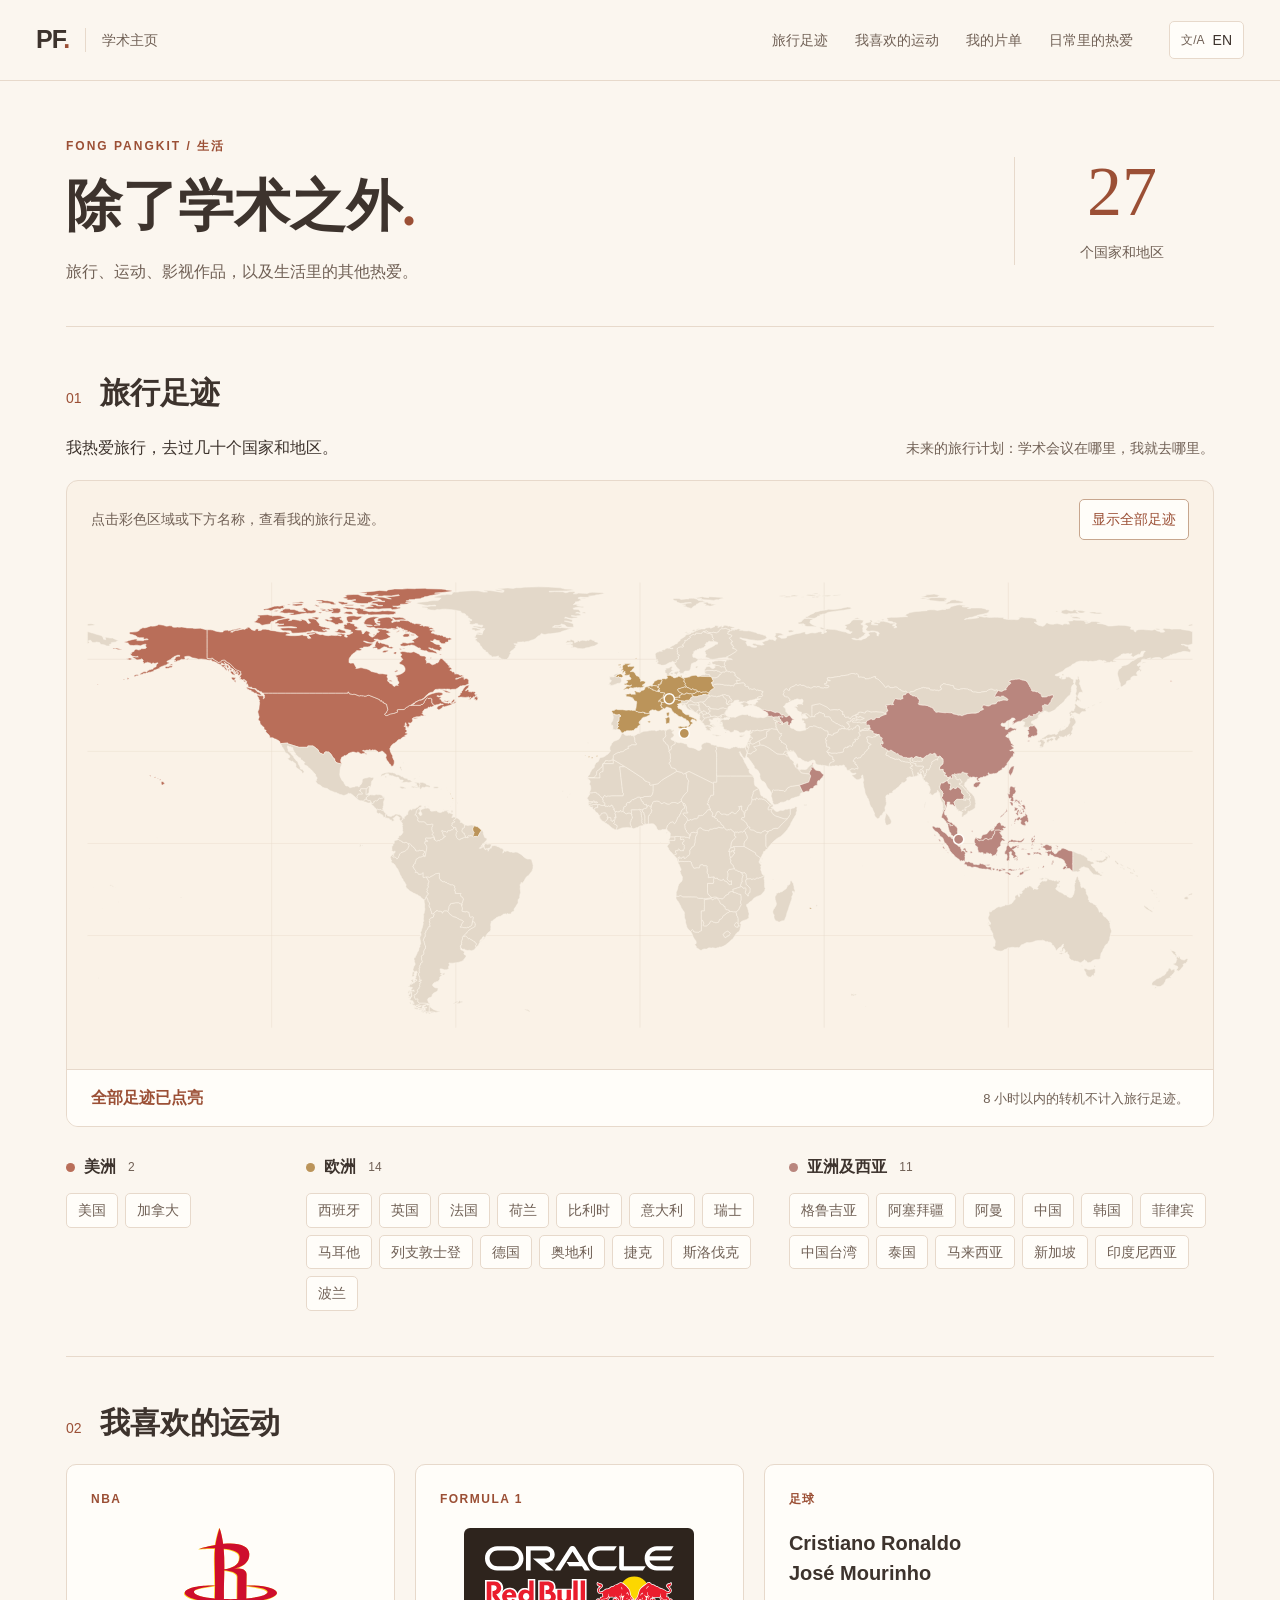
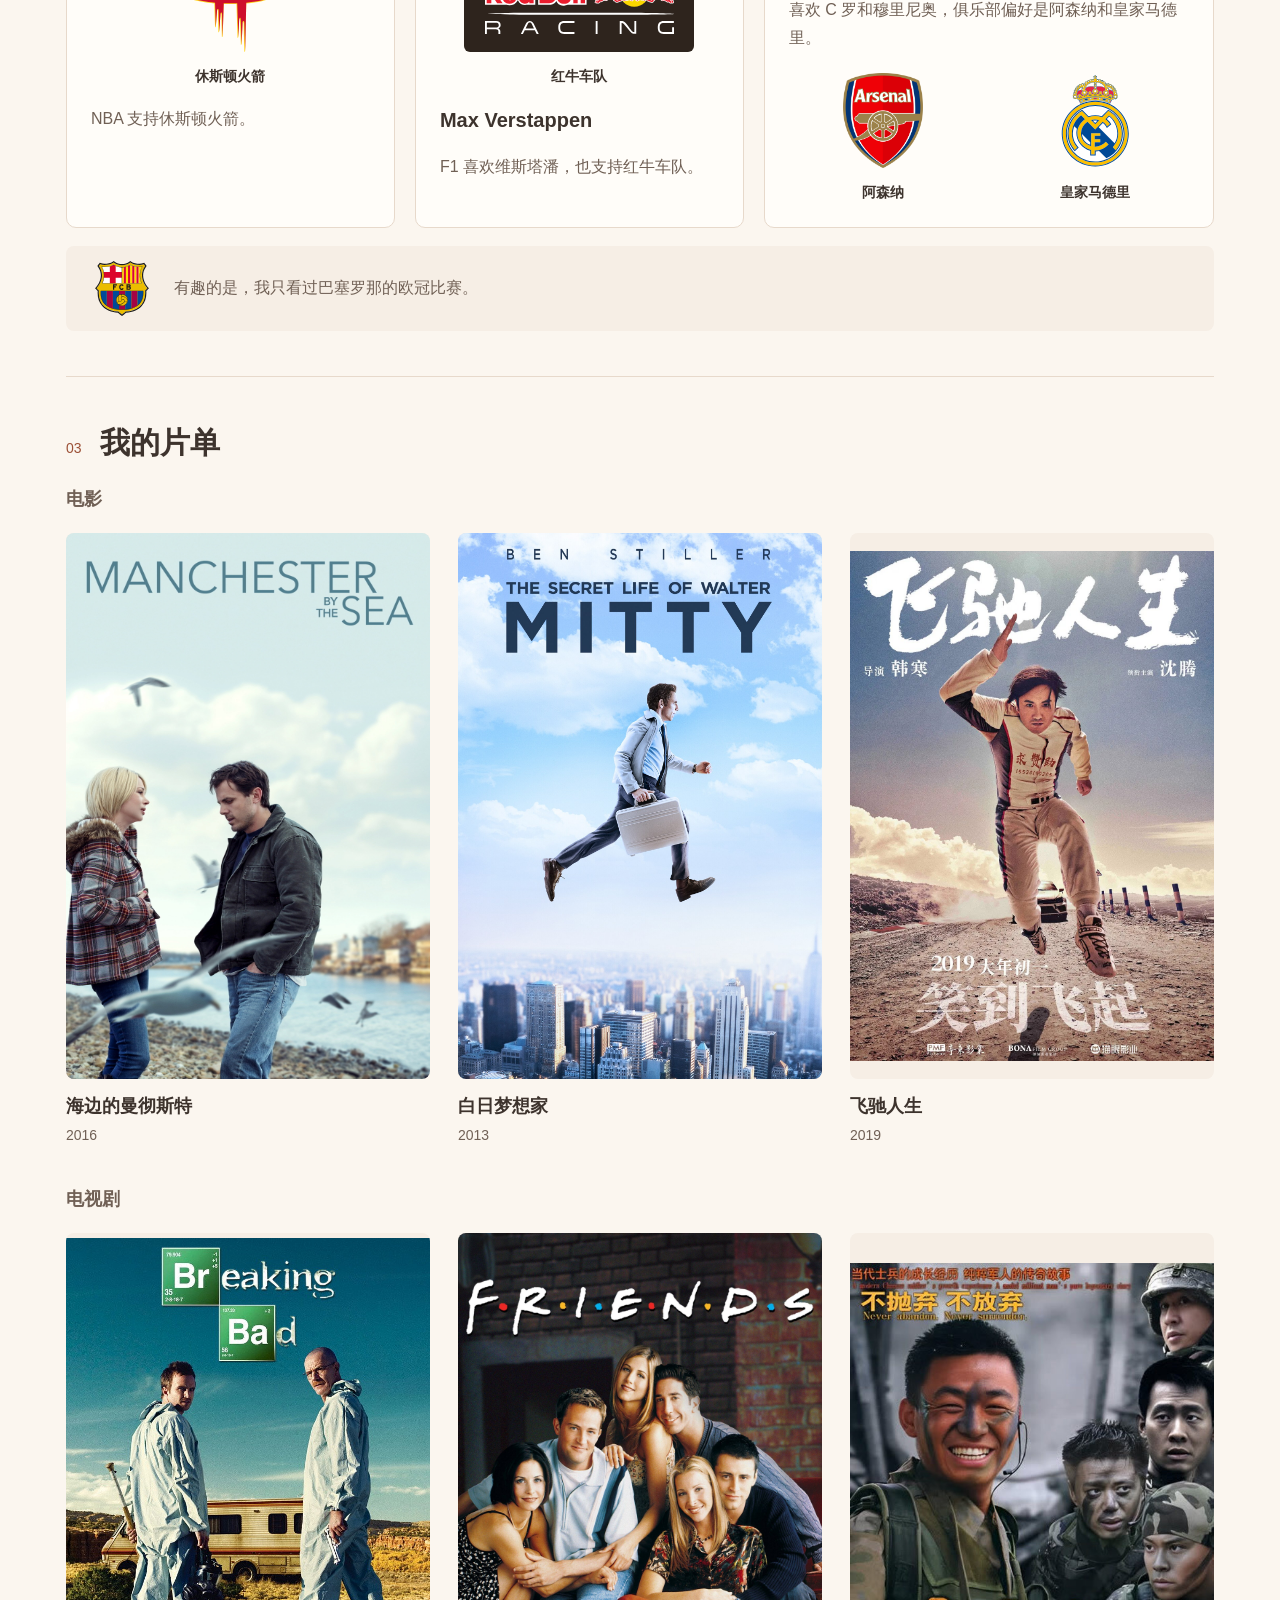
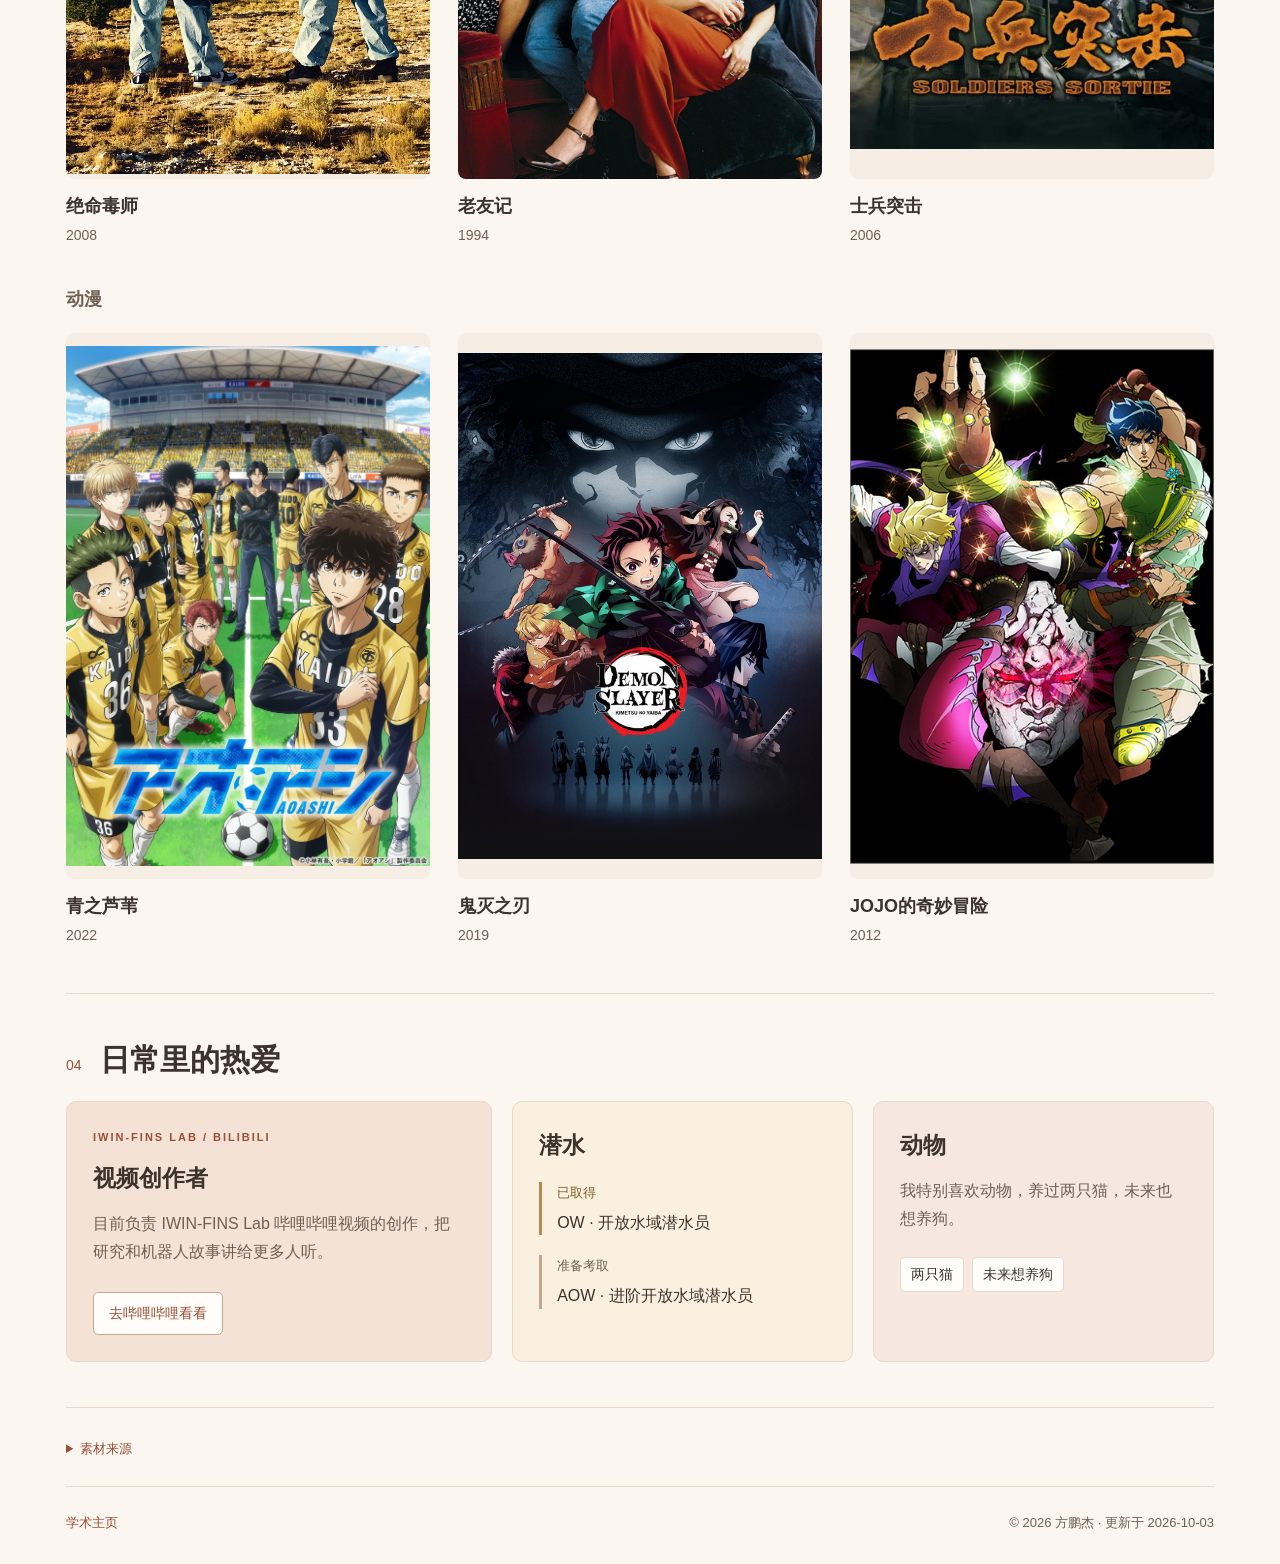
==== commit d839bf61: "Publish light warm colours across homepage, personal pages and CV" ====
--- a/beyond/index.html
+++ b/beyond/index.html
@@ -1,4 +1,4 @@
-<!doctype html><html lang="zh-CN"><head><meta charset="utf-8"><meta name="viewport" content="width=device-width,initial-scale=1"><title>方鹏杰 · 除了学术之外</title><meta name="description" content="方鹏杰的旅行足迹、运动、影视偏好和日常生活。"><meta property="og:title" content="方鹏杰 · 除了学术之外"><meta property="og:description" content="方鹏杰的旅行足迹、运动、影视偏好和日常生活。"><meta property="og:type" content="website"><meta property="og:url" content="https://fpj-gaoge.github.io/beyond/"><link rel="canonical" href="https://fpj-gaoge.github.io/beyond/"><link rel="alternate" hreflang="zh-CN" href="https://fpj-gaoge.github.io/beyond/"><link rel="alternate" hreflang="en" href="https://fpj-gaoge.github.io/beyond/en/"><link rel="icon" type="image/svg+xml" href="data:image/svg+xml,%3Csvg xmlns='http://www.w3.org/2000/svg' viewBox='0 0 64 64'%3E%3Crect width='64' height='64' rx='12' fill='%231746a2'/%3E%3Cpath d='M20 47V17h26v6H27v7h16v6H27v11z' fill='white'/%3E%3C/svg%3E"><link rel="stylesheet" href="/style.css"><link rel="stylesheet" href="/beyond.css"><script defer src="/beyond.js"></script></head><body class="beyond-page"><a class="skip-link" href="#main">跳到正文</a><header class="site-header"><div class="header-inner"><a class="wordmark" href="/"><span class="brand-initials">PF<span class="brand-dot">.</span></span><span class="wordmark-label">学术主页</span></a><nav class="top-nav" aria-label="本页导航"><a href="#travel">旅行足迹</a><a href="#sports">我喜欢的运动</a><a href="#watchlist">我的片单</a><a href="#life">日常里的热爱</a></nav><a class="language-toggle" href="/beyond/en/" aria-label="Switch to English"><span class="language-icon" aria-hidden="true">文/A</span>EN</a></div></header>
+<!doctype html><html lang="zh-CN"><head><meta charset="utf-8"><meta name="theme-color" content="#fbf6ef"><meta name="viewport" content="width=device-width,initial-scale=1"><title>方鹏杰 · 除了学术之外</title><meta name="description" content="方鹏杰的旅行足迹、运动、影视偏好和日常生活。"><meta property="og:title" content="方鹏杰 · 除了学术之外"><meta property="og:description" content="方鹏杰的旅行足迹、运动、影视偏好和日常生活。"><meta property="og:type" content="website"><meta property="og:url" content="https://fpj-gaoge.github.io/beyond/"><link rel="canonical" href="https://fpj-gaoge.github.io/beyond/"><link rel="alternate" hreflang="zh-CN" href="https://fpj-gaoge.github.io/beyond/"><link rel="alternate" hreflang="en" href="https://fpj-gaoge.github.io/beyond/en/"><link rel="icon" type="image/svg+xml" href="data:image/svg+xml,%3Csvg xmlns='http://www.w3.org/2000/svg' viewBox='0 0 64 64'%3E%3Crect width='64' height='64' rx='12' fill='%239b4f35'/%3E%3Cpath d='M20 47V17h26v6H27v7h16v6H27v11z' fill='white'/%3E%3C/svg%3E"><link rel="stylesheet" href="/style.css?v=warm-20261003"><link rel="stylesheet" href="/beyond.css?v=warm-20261003"><script defer src="/beyond.js"></script></head><body class="beyond-page"><a class="skip-link" href="#main">跳到正文</a><header class="site-header"><div class="header-inner"><a class="wordmark" href="/"><span class="brand-initials">PF<span class="brand-dot">.</span></span><span class="wordmark-label">学术主页</span></a><nav class="top-nav" aria-label="本页导航"><a href="#travel">旅行足迹</a><a href="#sports">我喜欢的运动</a><a href="#watchlist">我的片单</a><a href="#life">日常里的热爱</a></nav><a class="language-toggle" href="/beyond/en/" aria-label="Switch to English"><span class="language-icon" aria-hidden="true">文/A</span>EN</a></div></header>
   <main id="main" class="beyond-main"><section class="beyond-intro"><div><p class="beyond-eyebrow">FONG PANGKIT / 生活</p><h1>除了学术之外<span>.</span></h1><p>旅行、运动、影视作品，以及生活里的其他热爱。</p></div><div class="travel-stat"><strong>27</strong><span>个国家和地区</span></div></section>
   <section id="travel" class="beyond-section"><div class="beyond-heading"><span>01</span><h2>旅行足迹</h2></div><div class="travel-description"><p>我热爱旅行，去过几十个国家和地区。</p><p class="future-travel">未来的旅行计划：学术会议在哪里，我就去哪里。</p></div><div class="map-card"><div class="map-toolbar"><p>点击彩色区域或下方名称，查看我的旅行足迹。</p><button id="map-reset" type="button">显示全部足迹</button></div><svg id="travel-map" viewBox="0 0 1120 500" role="group" aria-label="旅行世界地图，彩色区域为已到访的国家和地区"><title>旅行世界地图，彩色区域为已到访的国家和地区</title><g class="map-grid" aria-hidden="true"><path d="M20,369H1100"/><path d="M20,279H1100"/><path d="M20,189H1100"/><path d="M20,99H1100"/><path d="M200,24V459"/><path d="M380,24V459"/><path d="M560,24V459"/><path d="M740,24V459"/><path d="M920,24V459"/></g><g><path d="M653.86,346.21L653.22,345.92L651.38,345.99L648.99,345.44L648.09,345.58L647.32,345.20L647.11,344.43L645.60,343.95L644.14,343.72L643.01,342.19L643.10,340.59L641.84,340.44L641.66,339.44L640.03,338.68L638.50,337.61L637.85,336.25L637.82,335.82L637.28,334.95L636.47,334.05L635.67,332.75L635.78,332.38L636.92,332.47L637.59,332.86L639.00,332.79L640.34,333.12L641.06,332.88L642.31,331.54L643.27,330.18L643.80,329.69L645.20,328.99L646.28,328.60L646.50,328.27L646.74,326.96L647.86,326.33L649.19,325.93L651.19,325.93L651.31,326.99L653.71,327.07L654.47,327.54L655.06,327.64L655.82,328.29L656.73,328.35L658.84,329.14L658.63,329.65L658.91,330.75L658.87,333.25L658.98,334.08L658.56,335.29L658.15,336.01L658.55,336.31L658.33,337.17L659.02,338.62L658.98,338.95L658.02,340.55L657.43,341.14L657.43,341.85L657.06,342.41L657.11,343.00L654.29,345.90L653.86,346.21Z" fill-rule="evenodd" class="map-land" aria-hidden="true"/><path d="M651.19,325.93L649.19,325.93L647.86,326.33L646.74,326.96L646.50,328.27L646.28,328.60L645.20,328.99L643.80,329.69L643.27,330.18L642.31,331.54L641.06,332.88L640.34,333.12L639.00,332.79L637.59,332.86L636.92,332.47L635.78,332.38L634.80,331.63L632.82,331.44L630.14,331.92L628.87,330.86L626.92,329.07L626.45,328.79L625.94,326.87L625.94,323.28L625.94,318.00L631.53,318.00L631.97,316.27L631.88,315.35L631.91,313.91L632.14,313.22L631.90,311.62L632.41,312.08L632.96,312.22L633.56,313.32L634.00,313.06L635.55,312.73L636.05,313.87L638.08,314.67L639.79,314.92L640.85,314.70L641.14,313.85L641.59,313.82L641.71,314.35L642.27,314.83L642.60,315.59L643.57,315.85L645.07,316.45L645.65,317.51L646.02,317.58L647.04,319.11L647.61,319.20L648.66,318.75L648.96,319.24L649.39,319.18L649.39,315.47L648.68,315.61L648.28,316.29L647.19,316.05L646.55,315.36L645.45,314.44L645.07,313.45L645.63,311.41L645.92,311.01L645.82,310.19L645.89,308.49L645.62,307.53L645.20,306.67L645.85,306.22L646.75,305.10L646.92,304.39L652.25,303.58L652.49,304.16L653.23,304.84L654.05,304.82L654.60,305.14L655.02,305.73L655.76,305.83L655.83,306.16L657.30,306.47L658.76,307.22L658.99,307.87L659.59,307.88L660.05,308.59L659.93,309.11L660.59,309.70L660.98,310.77L659.78,311.68L660.14,312.47L659.68,313.60L659.90,314.66L659.76,315.34L660.19,316.47L659.06,316.89L658.90,318.67L658.56,319.37L658.02,319.83L658.98,321.07L659.61,321.04L655.19,322.49L654.61,322.73L652.02,323.46L650.70,323.97L651.05,325.05L651.19,325.93Z" fill-rule="evenodd" class="map-land" aria-hidden="true"/><path d="M719.26,229.05L717.74,229.59L716.98,230.12L716.52,231.13L716.65,232.03L714.81,232.99L713.05,233.58L711.58,233.89L710.50,234.45L709.72,234.52L708.05,235.09L707.14,235.63L707.01,235.93L706.01,236.85L704.83,237.01L703.97,236.86L702.90,237.42L702.22,238.02L700.37,238.60L698.61,238.73L696.97,238.98L696.18,239.80L695.49,240.01L695.12,240.55L694.27,240.71L693.85,240.55L693.08,240.99L691.79,241.15L690.43,240.48L689.70,239.20L689.85,238.08L689.70,237.42L689.27,236.97L689.06,235.34L688.57,233.60L687.97,233.30L688.40,232.89L688.15,232.04L688.52,230.90L688.40,229.88L689.50,228.93L689.35,228.17L689.57,226.92L690.25,226.45L691.14,226.90L691.75,227.03L692.47,226.80L695.44,226.72L696.22,227.04L698.93,227.31L700.05,227.19L700.93,228.14L701.43,228.16L702.33,227.66L702.74,226.65L704.52,224.53L707.13,223.25L707.58,223.14L711.07,222.67L715.93,222.01L718.19,227.10L718.40,227.20L719.26,229.05ZM721.29,241.09L722.56,241.01L723.53,241.34L722.39,241.92L720.80,241.97L719.95,241.40L720.29,241.01L720.92,240.88L721.29,241.09Z" fill-rule="evenodd" class="map-land" aria-hidden="true"/><path d="M883.92,214.48L882.23,215.15L882.06,215.83L880.03,216.12L880.26,216.79L879.65,217.42L879.55,218.13L878.50,219.02L877.95,219.18L877.44,220.24L877.37,221.12L876.87,222.10L877.66,223.49L878.72,224.34L879.50,225.16L879.44,225.84L880.21,226.90L881.36,227.83L881.54,228.31L883.17,229.54L883.50,230.03L884.09,230.01L884.80,230.73L884.86,231.03L886.02,232.55L886.46,232.87L886.82,234.00L887.25,234.85L887.26,235.34L887.91,237.43L887.74,237.44L887.82,239.16L888.27,240.13L887.66,241.06L887.60,243.83L887.12,244.22L886.96,244.99L886.46,245.05L884.82,246.20L884.28,246.31L884.00,246.84L883.54,246.90L881.78,247.80L881.26,247.50L880.44,247.70L880.36,248.65L879.79,249.42L879.72,250.08L879.13,250.33L878.61,249.97L878.51,250.81L876.50,251.72L875.97,252.60L875.34,253.11L874.68,253.25L874.46,252.59L874.54,250.18L874.71,249.55L875.28,249.30L875.08,248.80L874.41,248.39L873.99,248.49L873.28,247.77L873.69,247.45L874.55,247.40L875.18,246.80L875.07,246.34L875.94,246.46L876.16,246.18L877.27,246.03L878.30,246.61L878.50,245.96L877.57,245.12L877.55,244.09L878.02,243.73L879.02,243.95L879.24,243.15L880.10,243.06L880.79,242.77L881.48,242.17L882.52,241.91L882.67,241.38L882.43,239.91L882.82,238.69L881.99,236.62L882.09,235.89L882.56,234.88L882.44,234.06L882.96,233.23L881.57,231.76L882.19,230.87L880.79,229.94L880.50,229.42L880.09,229.62L879.64,229.05L879.51,228.14L878.81,227.35L878.02,226.75L877.07,225.79L876.37,224.54L876.00,224.43L875.26,223.65L875.35,222.96L874.15,222.59L871.69,220.98L872.19,220.55L872.10,219.97L872.78,219.94L873.64,220.17L874.23,219.74L874.78,218.95L874.67,218.49L874.10,218.38L873.86,217.88L873.18,217.73L873.75,217.06L872.59,216.26L872.16,216.18L870.91,216.91L869.31,216.33L868.55,215.20L868.85,214.29L868.54,213.80L868.09,214.01L867.75,213.29L866.38,211.86L867.28,210.80L867.55,210.78L869.02,211.64L870.07,210.74L870.41,211.21L870.86,210.65L871.75,211.39L872.16,210.74L872.64,210.57L873.12,210.89L874.39,210.27L874.59,209.59L875.83,208.96L876.64,209.78L877.53,210.23L878.45,210.09L878.75,210.39L879.63,210.27L880.34,210.66L879.75,211.28L879.61,211.81L880.19,213.00L881.02,213.32L882.05,214.17L883.41,214.06L883.92,214.48Z" fill-rule="evenodd" class="map-land" aria-hidden="true"/><path d="M368.45,245.61L368.25,246.34L367.52,246.12L368.45,245.61ZM379.95,253.35L380.51,254.08L379.90,254.84L378.86,255.52L378.46,255.56L377.84,256.50L378.43,257.57L379.02,257.60L378.81,258.16L377.85,258.70L377.38,258.64L376.56,258.92L376.39,259.23L376.61,260.36L375.87,261.28L377.77,263.39L378.19,264.02L377.77,264.68L376.99,265.39L376.16,265.45L375.34,266.14L373.54,266.70L372.77,266.53L371.86,266.95L371.71,267.98L371.09,268.22L370.12,267.23L367.94,267.21L367.23,266.58L366.27,266.58L366.30,267.30L367.34,268.24L367.34,269.39L367.89,270.60L367.85,271.42L368.23,271.64L369.83,271.76L369.82,272.33L367.89,273.29L367.66,274.14L367.09,274.63L366.54,274.64L365.81,275.24L364.69,275.68L363.92,276.39L362.96,276.05L361.82,276.64L361.10,276.74L360.71,276.53L359.37,275.33L359.35,274.93L358.37,271.83L357.21,270.69L356.50,270.32L357.94,269.03L358.07,268.75L357.02,267.41L356.43,265.48L356.56,264.21L356.53,263.19L357.07,262.32L357.11,261.87L357.68,260.92L357.30,260.27L356.42,260.13L355.57,260.41L354.58,260.53L352.73,260.45L352.20,260.70L351.68,260.60L349.71,258.19L348.84,258.08L348.03,257.75L346.96,258.02L345.14,257.90L344.32,258.03L343.75,257.71L343.38,256.89L342.67,256.64L342.56,256.16L342.66,255.10L342.93,254.74L342.75,253.85L342.00,253.12L341.61,251.67L340.82,251.22L339.93,251.32L340.98,249.63L341.39,247.53L341.93,246.49L342.66,245.66L343.25,245.41L344.13,244.00L346.04,243.41L345.53,243.84L344.39,244.12L344.16,244.76L345.22,247.03L345.01,247.67L344.13,248.68L343.66,249.55L344.07,250.34L344.72,250.99L344.94,251.78L346.11,251.62L346.74,250.96L346.84,249.88L346.21,248.57L345.84,248.21L345.37,246.66L345.59,246.11L346.21,246.00L347.54,245.37L349.30,244.88L349.85,244.41L350.34,244.67L350.55,243.98L349.42,244.13L349.14,243.34L349.39,242.70L349.99,242.47L350.51,243.01L350.86,244.31L351.11,244.56L352.30,244.44L353.52,244.70L354.80,245.52L355.30,247.29L356.39,247.58L359.03,247.17L361.26,247.10L362.44,248.23L364.61,248.79L365.45,248.71L367.44,247.63L368.50,247.65L368.38,247.01L369.51,247.07L370.43,246.87L371.89,246.75L373.27,246.90L372.86,247.36L371.92,247.31L371.47,247.75L372.02,248.40L372.45,248.47L373.04,249.65L373.64,249.05L374.70,249.56L375.46,249.46L376.07,250.10L376.96,250.33L377.62,250.92L376.84,251.71L376.09,253.77L377.60,253.22L378.56,253.36L378.98,253.11L379.95,253.35Z" fill-rule="evenodd" class="map-land" aria-hidden="true"/><path d="M597.32,153.30L597.29,153.31L597.29,153.28L597.32,153.28L597.32,153.30Z" fill-rule="evenodd" class="map-land" aria-hidden="true"/><path d="M1060.24,323.48L1060.43,324.47L1061.39,324.41L1061.60,325.46L1061.28,325.74L1060.48,325.90L1059.89,325.22L1059.94,324.63L1059.58,323.55L1060.24,323.48ZM1062.24,327.29L1063.51,328.35L1062.35,328.66L1061.95,327.35L1062.24,327.29ZM1065.34,329.34L1064.54,329.41L1064.60,328.78L1065.34,329.34ZM1064.89,328.01L1064.07,327.95L1064.49,327.24L1064.89,328.01ZM1065.34,331.63L1065.57,332.39L1064.75,332.34L1064.82,331.66L1065.34,331.63ZM1068.00,335.82L1066.96,335.61L1067.05,334.93L1067.43,334.89L1068.00,335.82Z" fill-rule="evenodd" class="map-land" aria-hidden="true"/><path d="M772.84,152.25L773.69,152.51L772.53,152.94L770.54,154.29L771.41,154.76L771.94,154.62L772.35,155.21L773.33,155.54L774.23,155.59L774.26,154.97L775.38,154.76L775.64,155.41L776.49,155.48L777.86,156.35L779.34,156.64L777.07,157.80L776.39,157.68L775.87,158.22L775.08,158.54L773.91,158.14L772.87,158.28L771.96,158.40L771.15,157.64L772.25,156.78L771.32,155.93L770.88,156.32L769.14,157.03L768.24,156.61L767.62,157.30L767.91,158.02L767.68,158.44L765.96,158.45L766.61,159.28L765.92,159.48L765.39,160.39L763.16,160.14L762.28,160.60L762.05,161.27L762.85,161.55L763.03,161.97L764.31,162.11L764.14,162.99L764.43,163.85L765.00,164.29L764.88,164.90L763.44,166.54L763.28,167.48L762.55,167.20L761.96,167.37L761.21,167.00L759.57,166.95L759.58,165.64L759.89,165.20L758.52,164.50L757.57,164.19L756.84,164.28L753.98,162.79L752.93,162.07L752.49,162.14L751.16,161.44L750.52,160.87L747.95,159.42L747.32,158.89L747.13,158.00L746.29,156.95L745.86,155.91L744.49,155.17L743.99,155.41L742.26,155.26L741.36,155.34L740.27,154.80L740.32,153.28L739.89,153.14L740.02,152.43L739.57,152.11L738.35,152.10L737.37,151.43L736.63,151.32L735.77,150.66L734.78,150.94L734.70,151.66L734.09,151.54L733.44,152.43L732.15,152.53L730.89,153.43L731.05,155.21L727.93,155.03L727.93,151.59L727.93,148.15L727.93,144.02L732.43,142.99L735.67,142.33L740.57,144.65L743.02,145.82L743.48,146.49L745.97,148.52L749.62,148.12L753.33,148.35L754.72,147.86L755.81,148.75L756.49,149.07L757.41,150.37L758.30,150.03L758.03,152.99L759.50,153.02L760.01,155.19L760.44,155.57L763.81,155.41L764.34,155.91L764.14,156.57L764.88,157.03L765.80,157.02L765.75,156.37L766.96,155.38L767.19,154.90L768.99,153.98L770.29,153.54L771.25,152.76L771.84,152.84L772.84,152.25Z" fill-rule="evenodd" class="map-land" aria-hidden="true"/><path d="M399.89,380.23L398.64,382.14L397.49,383.01L395.29,383.80L394.29,383.69L393.89,383.42L392.98,383.33L391.65,383.72L389.43,383.03L388.49,382.36L386.51,382.43L386.12,381.92L384.80,380.74L384.69,380.16L384.94,378.78L385.75,377.68L385.40,376.42L385.63,375.97L385.43,374.77L385.87,374.31L385.84,373.48L386.39,372.31L386.57,371.58L386.38,370.77L387.17,369.56L388.36,369.85L388.64,369.43L389.50,369.32L391.47,370.89L392.38,372.21L393.33,371.63L394.24,372.68L396.24,373.46L397.34,374.57L398.71,375.17L399.19,376.21L400.62,377.21L399.41,378.51L399.39,379.87L399.89,380.23Z" fill-rule="evenodd" class="map-land" aria-hidden="true"/><path d="M1034.94,258.56L1034.55,258.60L1034.40,258.17L1034.88,258.15L1034.94,258.56Z" fill-rule="evenodd" class="map-land" aria-hidden="true"/><path d="M1073.31,257.59L1073.68,257.74L1073.61,257.78L1073.29,257.67L1073.31,257.59Z" fill-rule="evenodd" class="map-land" aria-hidden="true"/><path d="M997.26,233.60L997.05,233.62L997.14,233.35L997.35,233.48L997.26,233.60Z" fill-rule="evenodd" class="map-land" aria-hidden="true"/><path d="M365.70,225.62L365.94,225.88L365.33,225.89L365.35,225.68L365.70,225.62Z" fill-rule="evenodd" class="map-land" aria-hidden="true"/><path d="M994.23,239.22L993.95,238.71L994.37,238.42L994.23,239.22Z" fill-rule="evenodd" class="map-land" aria-hidden="true"/><path d="M47.82,322.05L47.54,321.94L47.93,321.77L47.82,322.05Z" fill-rule="evenodd" class="map-land" aria-hidden="true"/><path d="M361.61,223.67L363.11,223.86L363.14,224.27L362.09,225.08L360.77,225.15L358.41,225.02L358.48,224.33L358.21,223.91L358.52,223.50L361.43,223.57L361.61,223.67Z" fill-rule="evenodd" class="map-land" aria-hidden="true"/><path d="M45.61,88.08L46.90,88.24L48.71,87.90L49.95,88.52L51.72,88.95L53.85,89.07L53.44,89.49L50.67,89.72L49.43,89.41L48.42,88.86L46.82,88.66L45.80,88.98L44.63,88.73L45.61,88.08ZM61.59,97.85L62.81,98.06L63.22,99.26L61.44,99.68L58.58,98.97L57.69,98.38L59.49,98.35L60.57,97.85L61.59,97.85ZM101.31,105.53L102.47,105.45L103.35,106.27L101.96,106.96L100.18,107.32L98.62,108.03L97.80,107.60L96.98,108.24L95.88,106.99L96.39,106.32L97.16,106.09L98.54,106.21L100.40,105.54L101.31,105.53ZM169.92,111.34L169.56,112.04L169.89,113.11L169.36,113.92L168.27,114.69L167.45,114.58L166.86,113.53L167.43,112.93L167.24,111.79L166.14,110.96L164.65,111.37L164.39,112.06L163.33,111.84L164.47,110.52L163.45,109.74L162.54,108.70L161.59,108.31L161.56,107.88L159.60,107.48L159.34,105.91L157.91,104.78L157.81,104.37L155.67,103.64L153.49,101.39L154.85,104.08L154.09,104.23L152.41,103.27L151.86,102.63L150.30,102.64L151.69,103.48L151.61,103.95L150.25,104.26L147.37,103.26L145.92,102.18L144.94,101.74L141.98,100.87L140.60,100.36L141.48,99.82L141.25,99.46L139.35,99.82L137.47,99.75L134.99,99.09L131.16,98.71L128.58,98.96L125.30,97.99L122.30,97.57L121.55,97.02L119.38,95.99L117.22,96.06L114.97,96.44L115.41,98.50L114.71,99.03L113.47,99.15L111.70,99.00L110.65,99.75L109.41,100.30L108.26,100.31L107.12,101.27L104.79,101.43L104.45,100.78L106.43,100.09L104.71,99.90L104.80,99.04L105.65,98.39L106.06,97.60L106.03,96.77L108.68,95.93L110.01,96.19L110.16,95.12L108.16,95.10L104.80,96.27L104.75,96.74L103.19,97.42L103.22,97.77L102.04,98.28L101.72,99.24L100.68,99.37L97.74,100.91L97.61,101.64L99.03,101.88L100.00,102.43L99.15,103.04L97.94,103.52L97.26,104.52L94.98,104.95L94.06,105.58L93.23,105.80L90.56,107.02L90.57,107.68L88.58,108.52L87.83,108.57L87.26,109.10L84.76,109.69L85.17,110.41L83.63,111.04L81.43,111.57L80.11,111.62L78.61,112.33L77.31,112.46L76.70,112.78L74.78,112.83L73.78,113.58L71.40,114.14L71.11,113.45L73.53,111.84L74.91,111.28L76.35,110.94L77.45,111.68L78.38,110.98L79.09,110.06L80.64,109.32L82.15,108.93L83.03,108.42L83.97,108.62L84.02,107.88L85.04,107.11L87.18,106.20L86.95,105.77L87.17,104.85L87.67,104.48L87.43,103.74L89.08,102.79L88.57,102.37L85.93,103.08L85.09,103.07L84.49,102.45L83.42,102.84L83.68,103.44L82.75,103.59L80.99,102.27L80.24,102.54L78.91,101.85L77.55,102.38L76.35,102.60L75.92,102.99L74.73,103.16L74.62,101.67L73.93,101.15L74.51,100.23L73.27,98.47L72.29,99.03L70.34,99.46L68.28,99.58L66.01,98.09L63.94,97.38L65.58,96.32L67.20,96.83L69.74,96.73L68.75,96.09L68.02,96.41L66.68,96.39L64.47,96.10L63.30,95.69L62.61,94.53L61.70,94.06L61.76,93.59L63.16,93.39L62.88,92.70L64.42,91.58L65.62,91.13L65.46,90.60L66.77,89.35L67.68,89.21L69.92,89.86L70.81,89.76L72.14,89.20L73.15,88.41L74.08,88.64L76.70,88.33L77.66,87.54L77.04,86.25L75.84,85.68L77.20,85.26L77.34,84.61L76.44,84.23L74.72,84.55L71.58,85.88L68.86,85.24L67.09,85.25L65.30,85.62L61.57,85.25L60.56,84.82L60.75,84.22L59.52,83.71L60.00,82.99L57.79,82.73L55.73,82.03L58.78,81.37L59.76,80.84L62.67,80.04L65.98,79.33L67.83,79.17L68.67,79.41L67.90,80.35L68.91,80.75L71.34,80.70L74.55,80.84L75.33,80.25L79.30,79.74L79.21,79.28L77.41,78.99L75.81,79.34L74.43,78.90L75.13,78.06L74.10,77.85L70.99,77.92L68.84,77.41L67.62,76.18L63.84,74.86L62.12,74.53L60.86,73.72L61.37,72.34L63.47,72.40L67.09,72.19L68.40,71.89L70.52,70.84L71.14,69.73L74.36,68.00L75.08,68.30L77.01,68.09L82.06,66.36L83.01,66.60L86.00,66.46L88.41,65.72L89.65,65.04L94.50,65.70L95.64,66.32L97.41,66.60L100.30,66.20L103.30,66.57L102.59,67.04L104.17,67.64L106.33,67.74L108.01,67.47L109.54,67.67L112.19,67.50L116.39,68.09L116.88,68.35L122.53,68.52L124.41,68.97L130.35,68.65L135.78,70.04L136.99,70.05L136.99,74.43L136.99,78.81L136.99,84.07L136.99,88.46L136.99,91.96L136.99,98.10L140.08,98.45L140.97,98.02L142.76,97.97L142.44,98.75L143.88,99.30L144.10,99.67L147.22,101.32L147.68,102.29L149.56,101.55L150.26,101.54L151.03,100.19L153.57,99.62L154.85,100.26L155.17,101.14L156.68,101.74L157.34,102.45L158.54,102.88L159.80,103.77L160.17,104.33L163.30,107.40L164.40,108.62L165.27,109.20L166.75,109.79L167.77,109.98L168.76,110.63L169.93,110.96L169.92,111.34ZM69.57,114.06L69.93,114.79L69.25,115.12L67.78,115.14L66.61,115.72L65.53,115.74L65.34,115.18L66.41,114.36L68.40,113.88L69.57,114.06ZM163.66,110.67L163.60,111.17L162.02,110.77L162.86,109.50L163.80,110.27L163.66,110.67ZM167.06,112.53L166.75,113.20L164.57,113.33L164.46,112.75L165.06,112.24L165.13,111.50L166.19,111.13L167.10,111.99L167.06,112.53ZM159.90,107.99L161.14,108.36L161.12,108.97L160.36,109.61L159.19,109.61L158.96,108.61L158.40,107.79L159.90,107.99ZM116.79,99.56L116.56,99.29L118.64,97.91L119.04,98.24L117.50,99.33L116.79,99.56ZM155.09,106.95L156.14,108.85L156.11,110.09L155.06,109.44L154.95,109.02L154.01,108.53L154.40,107.92L153.49,107.27L152.64,107.05L153.96,106.40L155.09,106.95ZM155.96,104.51L157.28,104.57L157.20,105.35L158.19,106.26L158.22,106.99L156.69,107.83L156.23,107.72L156.54,106.55L156.02,106.09L155.74,105.01L155.96,104.51ZM152.81,104.27L153.24,104.56L154.99,104.85L155.06,105.83L154.75,106.47L153.51,106.01L153.15,106.56L152.27,106.66L151.77,105.98L150.29,105.08L150.46,104.71L152.81,104.27ZM159.30,109.98L160.39,110.04L160.71,110.73L161.73,111.01L162.71,111.94L162.75,112.55L164.07,113.37L164.06,114.59L161.65,113.85L160.69,112.92L159.66,111.61L160.28,111.24L159.41,110.56L159.30,109.98ZM158.03,108.47L158.43,109.25L158.15,110.62L157.43,110.77L157.41,109.76L156.88,108.48L158.03,108.47ZM102.75,103.92L103.67,104.52L101.05,105.01L99.86,104.74L101.98,103.65L102.75,103.92ZM56.11,118.96L54.69,119.23L55.14,118.50L56.04,118.33L56.11,118.96ZM60.15,117.30L60.67,118.04L59.69,118.57L58.59,118.42L59.07,117.11L60.15,117.30ZM30.22,123.40L30.69,123.74L29.69,124.11L29.38,123.63L30.22,123.40ZM1078.44,119.96L1079.31,120.01L1080.31,120.44L1078.81,120.74L1078.17,120.34L1078.44,119.96ZM93.26,221.96L92.36,221.79L92.33,220.85L91.85,219.75L92.54,218.96L92.51,218.17L94.40,219.02L94.80,219.76L95.59,220.43L94.84,221.04L94.07,221.22L93.26,221.96ZM88.36,215.35L89.77,215.51L89.42,215.83L88.13,215.66L88.36,215.35ZM90.54,216.20L91.17,216.15L92.03,216.73L91.68,217.07L90.69,217.15L90.54,216.20ZM86.60,214.63L86.29,214.98L85.67,215.04L85.18,214.24L86.11,213.90L86.60,214.63ZM81.88,213.20L81.17,213.27L80.63,212.87L81.26,212.33L81.94,212.34L81.88,213.20ZM335.87,143.99L340.45,143.98L345.45,143.98L346.02,143.13L347.31,143.21L347.89,142.35L349.11,141.28L349.26,140.25L349.80,139.68L349.98,138.87L352.27,136.61L352.85,137.18L353.51,137.39L355.07,136.94L356.58,137.75L356.65,141.89L357.70,142.19L357.58,143.17L358.63,143.49L358.68,144.34L357.91,144.91L356.28,145.64L355.17,145.48L354.16,146.07L353.12,145.70L352.79,146.71L352.32,147.04L350.63,147.58L349.46,147.70L349.39,148.12L348.44,148.95L347.80,149.79L347.51,150.52L347.79,150.99L346.86,152.01L347.79,152.31L348.46,153.59L349.11,153.81L350.00,153.52L350.15,153.97L348.79,154.12L348.03,154.40L345.72,154.10L345.43,154.86L343.20,155.13L341.46,155.20L339.25,155.93L338.15,156.48L337.32,157.18L337.28,157.63L338.13,158.01L337.47,159.82L336.71,160.84L335.31,161.56L333.94,160.98L333.82,161.72L334.44,162.54L334.89,163.49L333.94,164.80L333.21,166.11L332.34,166.14L333.02,165.14L331.36,163.92L331.21,163.20L331.83,163.14L331.50,162.44L331.17,161.03L330.78,161.09L330.44,162.30L330.50,163.40L331.00,164.58L329.33,164.12L329.28,164.41L330.35,164.72L331.21,165.32L331.08,166.29L331.21,166.93L330.80,167.36L331.15,167.84L332.00,168.26L332.33,169.03L332.02,169.58L332.40,170.20L331.56,170.16L330.56,170.92L332.68,171.30L332.68,172.06L331.48,172.94L330.46,173.19L329.77,174.18L330.63,174.03L330.45,174.67L329.80,174.88L328.60,174.88L326.75,176.15L325.96,177.26L324.27,177.38L323.24,178.02L322.59,178.78L322.17,179.59L321.24,180.00L321.16,180.27L319.93,181.14L319.31,181.27L317.45,182.66L317.23,183.17L316.41,183.89L316.47,184.41L316.13,185.21L315.64,185.74L315.44,186.38L316.25,189.62L317.30,191.85L318.43,193.54L318.05,194.46L319.32,197.38L319.62,197.75L319.88,199.29L319.62,201.50L319.10,202.14L318.90,203.01L317.79,203.53L316.67,203.59L316.71,203.04L315.91,201.51L314.85,201.05L314.40,199.69L313.88,199.34L313.46,198.48L312.68,197.82L312.09,196.43L312.02,195.84L311.47,195.46L312.02,193.54L312.05,192.34L311.69,191.85L310.13,190.64L308.92,189.22L307.87,188.69L307.07,188.81L306.85,189.28L305.60,189.68L304.04,189.96L303.94,189.37L302.73,188.50L301.47,188.00L301.23,187.52L299.96,187.79L299.04,187.71L298.49,187.38L298.16,187.98L297.13,188.21L296.63,188.12L295.90,186.96L295.59,187.90L293.92,187.93L293.28,187.75L292.04,187.96L291.23,188.50L289.32,187.86L288.76,188.58L289.47,188.91L290.02,188.82L291.23,189.25L291.41,189.68L290.84,190.14L291.46,190.74L292.95,191.39L292.53,191.95L291.94,191.79L290.37,190.63L289.84,190.71L289.70,191.45L288.86,191.11L288.24,191.19L287.75,191.61L286.13,191.13L286.01,190.46L285.46,190.33L284.98,189.76L284.32,189.49L283.22,190.33L281.99,190.21L280.47,189.66L278.92,189.69L277.70,189.99L275.34,190.89L274.58,191.50L274.18,192.11L272.44,193.08L271.94,193.24L271.17,193.03L270.65,193.22L270.31,193.90L269.58,194.34L268.53,194.57L268.49,195.36L267.71,195.49L268.13,195.99L267.86,196.74L267.43,197.06L267.57,197.65L267.34,198.10L267.79,199.81L268.56,201.12L267.93,201.39L266.60,200.87L265.75,200.81L264.21,200.29L262.68,199.66L262.31,198.71L261.67,197.89L261.48,196.35L260.74,195.81L260.00,194.86L259.11,194.02L259.00,193.49L258.02,191.79L255.68,189.67L254.03,189.61L253.19,189.39L252.16,189.74L251.80,190.07L251.32,191.35L250.73,191.87L250.23,192.00L248.44,191.13L248.03,191.03L246.80,190.28L245.96,189.03L245.96,188.60L245.06,187.06L244.17,186.58L242.56,185.28L241.23,184.37L240.64,183.69L235.36,183.66L235.36,185.01L232.18,185.02L226.87,185.03L221.18,183.25L215.49,181.48L215.83,180.85L211.19,181.21L208.62,181.40L208.27,181.01L208.04,179.70L207.60,179.11L205.76,177.83L204.77,177.77L204.48,176.95L203.50,176.93L202.57,176.66L202.20,176.23L201.18,175.75L198.56,175.59L198.07,175.26L198.10,173.77L197.43,173.37L197.42,172.90L195.97,171.62L194.37,170.01L194.24,169.28L194.63,168.80L194.36,168.18L193.51,168.03L192.82,167.38L192.50,166.37L192.60,165.49L191.10,164.71L191.04,164.17L188.90,162.28L188.54,160.89L188.65,160.14L188.35,159.42L187.03,158.24L186.88,157.53L187.60,156.09L187.79,154.85L187.27,153.64L187.36,153.05L186.93,152.63L186.78,151.25L186.38,150.56L186.96,148.98L187.55,147.92L187.82,144.67L188.21,142.27L188.16,140.58L187.78,140.16L188.33,139.02L187.78,138.77L186.87,136.02L186.14,135.29L185.90,134.55L186.10,133.87L188.07,134.49L191.42,134.73L192.03,135.36L192.34,136.79L191.56,137.01L191.89,137.67L192.94,136.89L192.82,135.54L193.27,134.97L191.63,132.02L197.06,132.02L200.89,132.02L206.01,132.02L213.69,132.02L218.80,132.02L223.92,132.02L231.59,132.02L236.71,132.02L243.11,132.02L249.50,132.02L255.90,132.02L262.29,132.02L269.97,132.02L274.51,132.02L274.53,130.89L275.44,131.09L275.59,131.99L276.14,132.77L277.83,133.02L278.88,133.42L280.23,133.11L281.01,133.16L283.48,133.98L285.45,134.83L287.48,134.40L287.77,134.69L289.72,134.65L290.02,134.95L291.63,135.01L292.44,134.86L294.16,134.21L294.87,134.09L300.71,136.38L305.37,138.30L305.66,139.09L306.31,139.63L307.42,139.35L308.07,140.75L309.15,140.65L309.59,141.02L309.22,141.55L312.35,142.96L313.59,148.29L312.78,149.78L312.36,151.13L310.78,152.10L310.57,153.07L310.91,153.50L311.93,153.97L312.68,153.98L316.17,152.37L319.26,151.90L322.89,150.59L323.25,150.27L322.80,149.68L322.48,148.60L323.84,148.13L329.54,148.11L330.61,146.83L331.55,146.09L332.37,145.75L334.46,144.30L335.87,143.99ZM342.47,156.04L342.98,156.32L340.42,157.04L338.70,157.22L338.36,156.63L339.28,156.24L342.47,156.04Z" fill-rule="evenodd" class="map-land visited americas" data-destination="USA" data-name="美国" tabindex="0" role="button" aria-pressed="false" aria-label="已到访: 美国"><title>美国</title></path><path d="M448.69,441.20L449.89,441.32L451.02,441.75L452.60,443.29L451.74,443.60L450.48,442.53L449.80,442.40L446.93,441.23L447.85,440.95L448.69,441.20Z" fill-rule="evenodd" class="map-land" aria-hidden="true"/><path d="M777.48,301.13L777.40,301.10L777.42,300.93L777.34,300.66L777.48,300.79L777.48,301.13Z" fill-rule="evenodd" class="map-land" aria-hidden="true"/><path d="M542.92,326.99L542.67,326.87L542.88,326.72L542.92,326.99Z" fill-rule="evenodd" class="map-land" aria-hidden="true"/><path d="M175.13,352.19L175.04,352.20L174.95,352.02L175.09,352.00L175.13,352.19Z" fill-rule="evenodd" class="map-land" aria-hidden="true"/><path d="M371.00,224.33L370.54,224.40L370.92,224.19L371.00,224.33Z" fill-rule="evenodd" class="map-land" aria-hidden="true"/><path d="M383.45,432.81L384.48,432.92L384.58,433.53L386.07,433.15L386.57,433.55L386.49,434.13L383.95,434.81L384.04,435.30L382.80,435.52L381.05,435.40L381.29,434.78L382.82,434.06L382.71,433.47L383.45,432.81ZM379.14,433.39L380.63,433.34L381.84,433.08L382.20,433.28L380.24,434.91L379.26,434.96L378.94,435.42L377.94,435.57L377.12,435.17L378.23,434.85L379.28,434.32L379.14,433.39Z" fill-rule="evenodd" class="map-land" aria-hidden="true"/><path d="M315.89,220.95L316.15,220.91L316.61,220.96L316.09,221.18L315.89,220.95Z" fill-rule="evenodd" class="map-land" aria-hidden="true"/><path d="M365.81,182.12L365.54,182.22L365.92,181.84L365.81,182.12Z" fill-rule="evenodd" class="map-land" aria-hidden="true"/><path d="M366.81,223.61L366.72,223.46L367.03,223.45L366.81,223.61Z" fill-rule="evenodd" class="map-land" aria-hidden="true"/><path d="M345.02,213.70L344.51,213.63L344.58,213.44L344.99,213.50L345.02,213.70Z" fill-rule="evenodd" class="map-land" aria-hidden="true"/><path d="M373.55,228.78L373.54,228.96L373.34,228.90L373.33,228.75L373.55,228.78Z" fill-rule="evenodd" class="map-land" aria-hidden="true"/><path d="M553.94,131.31L553.29,131.47L553.34,131.20L553.94,131.31Z" fill-rule="evenodd" class="map-land" aria-hidden="true"/><path d="M552.46,130.52L552.36,130.71L552.06,130.60L552.46,130.52Z" fill-rule="evenodd" class="map-land" aria-hidden="true"/><path d="M546.76,116.44L545.76,116.64L546.47,115.87L546.76,116.44Z" fill-rule="evenodd" class="map-land" aria-hidden="true"/><path d="M552.00,124.13L550.12,124.83L549.31,124.76L548.17,124.21L547.65,124.30L546.84,123.78L545.29,124.12L544.63,123.88L544.74,123.01L546.85,122.41L548.06,121.37L547.70,120.25L546.09,120.33L547.67,119.34L550.02,118.96L550.81,118.72L551.22,117.80L550.50,116.62L549.29,115.60L549.70,114.11L548.13,114.66L547.09,114.49L546.45,114.72L544.59,114.43L545.84,112.74L545.32,111.90L545.47,110.85L544.26,111.21L543.33,112.83L542.70,112.91L543.17,110.83L543.82,109.46L542.19,109.18L541.90,108.71L542.81,108.44L543.31,107.30L542.55,106.69L543.17,105.36L543.99,104.28L544.98,104.21L544.80,103.44L545.85,103.47L550.84,103.10L550.36,104.04L548.03,105.12L548.40,106.20L549.79,105.88L550.75,105.98L553.78,105.89L554.67,106.52L553.94,107.22L553.22,108.41L552.22,109.32L552.04,110.05L550.47,110.76L550.85,111.14L552.20,110.92L553.56,111.29L555.03,112.29L556.12,114.68L556.54,115.04L557.99,115.49L559.75,116.65L559.38,116.93L561.07,119.52L560.14,120.28L560.84,120.57L561.68,120.10L563.17,120.12L564.97,120.74L565.24,121.59L564.68,122.74L563.82,123.46L562.87,123.58L562.67,124.29L562.06,124.84L564.24,124.91L564.19,125.45L563.13,125.86L562.88,126.22L560.62,126.71L559.39,126.56L557.64,126.70L556.14,126.43L555.45,126.76L553.91,126.82L553.89,127.19L552.36,127.15L551.00,126.85L549.79,127.10L549.25,128.03L548.62,128.31L547.48,127.83L545.82,128.13L544.32,128.94L543.97,128.26L546.25,126.67L546.43,126.07L547.44,125.43L548.47,125.31L550.59,125.38L552.00,124.13ZM556.08,97.39L556.80,97.86L556.46,98.66L555.52,98.12L556.08,97.39ZM542.67,109.97L541.47,110.13L541.69,109.06L542.72,109.53L542.67,109.97ZM541.40,103.91L540.72,104.94L539.41,105.20L538.74,104.45L541.29,103.49L541.40,103.91ZM541.57,106.49L541.59,107.06L539.72,106.67L541.26,106.05L541.57,106.49ZM541.35,116.73L540.05,116.82L539.19,115.88L537.93,116.64L536.44,116.35L535.65,115.76L536.34,115.00L537.35,114.70L538.34,113.72L540.57,113.28L541.61,113.35L543.59,115.50L543.18,116.18L542.52,116.29L541.94,116.85L541.35,116.73Z" fill-rule="evenodd" class="map-land visited europe" data-destination="GBR" data-name="英国" tabindex="0" role="button" aria-pressed="false" aria-label="已到访: 英国"><title>英国</title></path><path d="M728.89,202.05L729.09,202.29L729.16,204.06L728.19,204.78L727.75,204.08L727.39,204.40L727.28,206.27L727.96,206.81L726.64,207.03L726.53,207.83L725.60,209.90L725.56,210.89L725.31,211.14L721.50,210.67L717.67,210.20L714.78,206.76L714.71,206.14L715.30,206.24L715.72,207.04L716.75,207.01L717.94,206.54L719.99,206.70L721.68,206.77L723.19,206.17L724.24,204.57L725.29,203.88L726.57,202.51L727.82,201.62L728.24,200.81L728.50,200.86L728.43,201.93L728.89,202.05Z" fill-rule="evenodd" class="map-land" aria-hidden="true"/><path d="M674.64,137.73L672.63,137.78L672.02,138.25L668.84,139.02L667.48,139.13L666.20,139.86L665.69,139.68L664.55,140.43L664.57,141.04L665.01,141.80L664.40,141.63L664.06,141.07L662.08,140.68L660.98,140.34L660.78,140.71L659.61,140.47L657.43,140.75L656.11,140.22L656.03,139.71L657.08,139.58L655.92,138.87L652.39,139.34L651.53,140.68L650.66,141.40L648.80,141.95L649.12,143.22L648.70,142.89L647.67,142.79L646.28,143.30L645.35,143.12L644.64,142.65L645.41,142.48L645.47,142.00L646.84,140.85L646.78,139.73L647.44,139.42L649.51,139.95L649.77,139.38L649.63,138.51L648.72,138.11L648.65,137.26L647.48,136.63L647.58,135.35L646.92,135.20L646.32,134.64L644.98,134.52L643.46,133.75L642.65,133.57L641.69,133.89L640.54,133.84L639.86,134.22L638.92,134.39L638.49,135.02L636.39,135.27L634.68,135.85L633.74,135.21L632.53,135.28L629.61,134.75L628.63,135.16L626.40,133.78L627.62,131.78L628.12,131.49L627.95,130.38L629.11,129.30L631.14,127.87L631.92,127.77L632.32,126.47L630.99,125.07L630.82,124.45L631.85,124.24L633.09,123.40L635.80,123.19L637.78,123.26L639.36,123.56L641.43,123.74L641.81,124.16L644.55,124.18L645.80,124.37L647.41,124.15L648.04,124.85L650.48,124.57L651.00,125.02L651.90,124.93L651.60,124.21L652.00,123.56L652.94,122.86L655.29,122.70L656.85,122.66L657.52,122.07L658.70,122.23L659.45,121.98L661.21,121.97L661.77,122.25L662.34,123.06L663.19,123.66L662.36,123.96L662.84,125.06L664.14,125.48L665.19,125.39L665.94,125.87L666.32,126.82L666.23,127.38L667.02,127.96L667.67,127.69L669.86,128.37L670.28,128.12L672.27,127.77L673.11,128.67L674.14,129.24L674.78,128.84L676.76,129.53L677.52,129.43L679.34,130.28L680.09,130.21L680.38,130.89L680.21,131.40L679.06,131.98L679.38,132.58L678.93,133.23L679.51,133.37L679.88,134.29L679.21,135.47L676.70,135.43L676.16,135.86L674.86,136.32L674.64,137.73Z" fill-rule="evenodd" class="map-land" aria-hidden="true"/><path d="M661.71,282.01L656.05,282.01L652.53,282.01L651.53,282.20L651.08,282.22L650.30,283.11L649.64,283.36L649.48,283.01L648.73,283.16L648.69,281.93L649.15,278.70L649.80,277.50L649.83,276.54L650.55,276.08L650.96,275.44L651.43,275.28L652.83,273.95L653.76,272.87L653.53,272.19L652.89,271.79L652.19,271.63L652.54,270.46L652.26,269.87L652.72,268.77L652.52,268.53L652.79,268.10L653.46,267.64L654.44,267.96L655.39,267.59L655.83,268.18L656.30,268.41L657.01,267.88L658.51,267.60L658.99,267.36L659.46,267.68L660.47,267.73L661.93,266.34L662.50,267.56L663.18,267.93L663.34,269.51L663.77,270.23L664.23,270.55L664.65,271.75L664.89,272.81L664.90,274.07L664.35,274.86L664.36,275.31L663.45,275.87L663.23,276.40L662.48,277.18L661.83,278.48L661.71,282.01Z" fill-rule="evenodd" class="map-land" aria-hidden="true"/><path d="M727.93,155.03L731.05,155.21L730.89,153.43L732.15,152.53L733.44,152.43L734.09,151.54L734.70,151.66L734.78,150.94L735.77,150.66L736.63,151.32L737.37,151.43L738.35,152.10L739.57,152.11L740.02,152.43L739.89,153.14L740.32,153.28L740.27,154.80L741.36,155.34L742.26,155.26L743.99,155.41L744.49,155.17L745.86,155.91L746.29,156.95L747.13,158.00L747.32,158.89L747.95,159.42L750.52,160.87L751.16,161.44L752.49,162.14L752.93,162.07L753.98,162.79L756.84,164.28L757.57,164.19L758.52,164.50L759.89,165.20L759.58,165.64L759.57,166.95L758.33,166.76L757.30,166.29L756.66,167.25L755.27,167.29L754.45,167.60L753.53,169.98L753.07,170.32L751.59,170.96L749.33,171.54L749.51,171.97L749.17,172.66L747.83,173.30L746.76,173.25L745.95,172.67L744.63,172.63L743.79,172.14L743.76,171.40L743.36,169.07L741.02,169.09L740.19,168.11L738.69,167.46L737.72,166.44L736.45,165.95L735.31,166.08L733.13,165.28L732.27,165.16L731.58,164.35L729.32,164.25L728.69,164.78L726.74,164.70L725.23,165.29L724.55,165.83L724.24,166.49L722.57,167.00L721.74,166.97L721.47,165.22L721.61,162.15L720.85,161.35L719.37,160.70L719.71,160.17L720.42,159.99L720.21,159.12L718.96,159.04L718.23,158.34L718.20,157.80L718.83,155.89L719.44,156.53L720.85,156.54L721.61,157.05L722.58,156.84L722.96,156.50L724.13,156.33L723.78,155.42L722.28,154.44L721.54,152.73L720.87,152.59L719.49,152.72L718.91,153.07L718.49,154.97L717.83,154.41L717.48,153.66L718.61,152.82L719.75,152.38L722.36,151.99L724.03,152.77L724.71,153.24L725.75,154.63L726.64,155.21L727.93,155.03Z" fill-rule="evenodd" class="map-land" aria-hidden="true"/><path d="M684.53,154.45L687.40,154.68L688.36,154.31L690.32,155.68L690.89,156.21L691.17,156.84L690.71,157.55L691.38,158.79L692.87,158.88L694.30,159.89L694.45,160.05L693.76,159.69L693.37,160.00L693.17,160.73L692.07,160.87L692.53,161.57L692.82,162.49L692.87,163.74L693.29,163.93L692.63,165.28L693.68,165.77L693.72,166.69L694.38,167.13L694.30,167.57L693.82,167.47L692.85,168.07L692.63,167.39L692.04,167.06L691.51,167.33L690.55,167.27L689.28,166.90L688.32,166.88L687.08,167.67L686.81,167.17L684.55,167.73L682.12,167.71L680.05,168.52L678.07,168.96L676.30,168.92L675.33,168.41L674.58,168.30L672.31,169.07L671.20,169.04L670.83,168.72L669.98,168.59L669.61,169.63L669.92,170.21L669.13,170.49L669.04,170.99L668.38,171.51L667.68,171.25L667.87,171.01L667.43,170.07L668.57,169.02L668.15,168.27L666.98,168.83L666.61,169.21L665.53,169.10L664.43,168.60L663.80,168.65L662.90,169.19L662.07,169.98L661.08,170.45L658.38,170.89L657.13,170.45L656.07,169.39L654.06,168.60L651.93,168.40L651.45,170.07L650.69,170.08L649.07,170.53L648.05,170.22L647.43,169.81L647.11,168.92L646.15,168.90L645.45,168.59L643.41,168.79L644.40,167.91L642.05,167.94L642.56,167.25L641.66,166.83L641.23,165.94L641.67,165.82L641.70,165.06L640.05,164.40L638.87,164.17L639.29,163.68L640.58,163.88L640.72,163.55L640.29,162.87L641.04,162.34L640.44,162.12L640.56,161.65L640.05,161.12L640.48,160.31L638.34,160.60L638.54,159.03L638.94,158.93L640.21,157.80L641.85,157.63L642.43,158.04L644.87,157.79L647.02,157.83L646.36,157.40L648.09,156.57L647.14,155.98L647.28,155.47L647.97,155.32L649.76,155.55L651.03,155.41L652.43,155.75L653.76,155.68L654.37,155.04L656.26,154.23L656.92,153.81L660.14,152.95L662.58,153.11L664.25,153.13L665.02,152.81L665.89,153.81L666.67,154.10L668.16,153.95L668.54,154.72L669.53,155.21L670.33,154.91L671.20,155.45L673.30,155.76L673.73,155.99L675.14,156.23L678.28,155.68L679.42,156.05L680.80,156.12L682.88,155.37L684.53,154.45ZM644.04,153.09L643.96,153.44L644.59,154.34L645.04,154.60L647.17,155.31L646.87,155.98L646.34,156.08L644.52,155.76L643.78,156.03L642.50,156.08L641.77,156.94L640.32,157.51L638.99,158.63L638.76,158.06L640.38,157.12L638.32,157.17L638.12,156.82L638.99,156.14L638.99,155.28L639.87,154.79L639.74,154.20L638.96,153.85L639.85,153.11L641.88,152.76L642.60,153.24L644.04,153.09Z" fill-rule="evenodd" class="map-land" aria-hidden="true"/><path d="M594.51,179.45L594.36,181.07L594.51,181.76L592.48,182.76L591.83,183.21L591.43,183.79L590.92,183.89L590.34,184.61L590.73,185.90L590.65,186.65L589.69,187.84L588.56,188.31L587.13,182.78L585.00,181.37L584.63,180.22L584.23,179.73L583.29,179.30L582.50,177.50L582.54,176.76L583.51,175.77L584.37,175.31L584.74,174.80L584.83,174.06L585.18,173.39L584.95,172.79L584.74,171.39L585.05,169.90L584.69,169.36L585.73,168.19L586.47,168.01L587.43,167.42L589.06,166.98L590.59,167.38L590.57,167.90L591.24,168.80L591.71,168.36L593.16,167.78L593.38,168.38L592.39,169.52L591.58,170.03L591.43,170.47L591.77,171.34L593.01,172.10L593.36,173.28L592.60,174.35L591.60,175.37L590.60,175.96L590.15,176.83L590.48,177.45L591.36,178.01L592.14,177.93L592.17,178.46L593.25,178.31L593.61,179.25L594.51,179.45Z" fill-rule="evenodd" class="map-land" aria-hidden="true"/><path d="M376.96,248.60L376.48,248.77L375.21,248.81L375.50,248.19L375.61,247.38L375.22,246.76L377.25,246.48L376.90,246.99L377.09,248.03L376.96,248.60Z" fill-rule="evenodd" class="map-land" aria-hidden="true"/><path d="M34.51,342.51L34.53,342.79L33.99,342.47L34.32,342.36L34.51,342.51Z" fill-rule="evenodd" class="map-land" aria-hidden="true"/><path d="M562.70,246.02L562.36,246.87L562.34,247.92L563.99,249.01L564.04,250.30L564.27,251.14L564.80,251.85L564.87,254.19L564.87,258.01L564.73,258.94L565.33,260.12L564.87,260.35L563.56,260.73L562.95,260.04L562.21,259.64L561.58,258.45L561.90,256.94L561.50,256.36L561.82,255.82L561.75,254.56L562.06,254.09L561.85,253.56L561.25,253.04L561.47,252.45L561.40,251.65L561.59,250.93L561.34,250.56L560.79,250.51L560.97,249.94L561.09,248.29L559.83,247.11L560.03,245.94L559.79,245.65L561.45,246.02L562.70,246.02Z" fill-rule="evenodd" class="map-land" aria-hidden="true"/><path d="M935.20,307.54L934.90,306.88L934.77,305.83L935.53,304.94L937.41,304.48L939.86,304.38L940.90,303.95L941.89,304.27L940.75,305.15L940.00,305.35L939.15,305.87L938.49,305.99L936.22,306.83L935.20,307.54ZM932.11,307.02L933.33,306.57L932.85,307.28L932.11,307.02Z" fill-rule="evenodd" class="map-land" aria-hidden="true"/><path d="M860.37,218.05L860.95,217.84L861.63,218.73L861.19,219.73L861.88,220.50L862.90,220.17L863.46,220.26L863.86,222.07L863.15,223.78L863.41,224.14L863.34,224.90L862.73,226.25L863.32,226.56L865.06,225.33L865.32,224.90L866.30,224.37L867.06,224.86L868.15,225.32L869.15,224.91L869.45,224.33L870.10,223.73L871.85,224.04L873.28,225.90L874.22,226.61L874.45,227.10L874.28,227.77L874.25,229.06L874.46,229.60L875.14,230.52L876.22,231.04L876.12,231.33L876.87,231.90L876.85,232.54L876.54,232.92L876.64,234.20L876.43,235.41L875.55,235.96L874.34,235.72L873.23,235.89L871.46,235.91L870.80,235.74L869.60,236.00L868.73,236.59L868.19,237.47L867.63,238.02L866.96,238.38L866.99,239.14L867.39,239.95L867.50,240.99L868.27,241.72L868.21,242.73L868.80,243.88L868.29,242.96L867.62,242.67L866.69,242.01L866.10,241.40L865.17,240.93L864.33,241.14L862.59,240.86L862.89,238.70L861.97,238.44L860.71,238.55L860.05,238.94L860.27,239.86L859.89,240.93L859.97,242.49L859.51,243.19L859.40,243.75L858.88,244.61L858.46,246.33L857.50,248.04L857.58,248.47L857.48,249.80L858.18,251.36L859.17,251.06L859.71,251.66L859.88,252.99L860.84,254.19L861.36,256.67L860.61,256.50L861.27,257.44L861.76,257.47L863.05,258.42L863.91,258.28L864.49,258.40L865.40,259.58L866.30,260.27L865.62,261.52L864.95,261.61L864.67,261.28L863.77,261.63L863.34,262.09L862.94,261.69L863.23,261.13L863.16,260.27L862.62,260.26L862.38,259.72L861.04,259.35L860.53,258.98L860.36,259.67L859.61,258.75L859.09,258.37L859.16,257.68L858.59,257.01L858.08,256.88L857.90,256.32L857.15,255.34L856.37,254.82L855.74,253.97L855.26,254.47L854.71,253.73L854.73,252.70L854.98,252.09L855.11,251.13L855.48,250.32L856.11,248.43L856.27,247.02L857.57,245.68L858.43,244.16L858.84,243.66L858.39,242.43L858.22,241.36L857.66,240.78L857.32,239.69L857.53,239.30L857.41,237.85L856.80,236.85L855.71,235.92L854.74,234.56L854.57,233.39L855.70,232.79L855.78,230.85L856.45,230.46L856.07,230.08L855.43,228.80L855.32,228.07L853.38,225.96L853.10,225.50L853.16,224.89L852.45,223.52L853.26,223.14L853.12,222.20L853.41,221.61L853.45,220.62L854.33,219.71L854.72,219.93L856.75,219.68L857.06,218.87L858.01,218.76L858.92,218.04L859.67,217.73L860.37,218.05Z" fill-rule="evenodd" class="map-land visited asia" data-destination="THA" data-name="泰国" tabindex="0" role="button" aria-pressed="false" aria-label="已到访: 泰国"><title>泰国</title></path><path d="M678.49,297.52L678.72,298.16L677.73,297.83L677.58,296.79L678.10,296.85L678.49,297.52ZM679.60,293.72L679.56,294.77L679.10,294.34L679.02,293.78L679.60,293.72ZM658.76,307.22L657.30,306.47L655.83,306.16L655.76,305.83L655.02,305.73L654.60,305.14L654.05,304.82L653.23,304.84L652.49,304.16L652.25,303.58L651.22,301.38L650.94,300.61L650.32,299.75L649.13,298.85L648.62,297.94L648.44,297.08L648.78,295.95L648.03,293.95L647.98,293.51L648.21,292.35L649.15,292.37L649.84,291.92L650.44,291.26L651.28,289.77L652.37,288.82L652.34,287.95L651.55,287.75L651.27,286.92L651.66,286.20L652.49,286.02L652.63,285.43L652.46,284.90L652.44,283.69L651.41,282.39L651.53,282.20L652.53,282.01L656.05,282.01L661.71,282.01L661.94,282.01L664.95,283.68L667.51,285.11L670.71,286.89L672.93,288.14L673.06,288.74L672.83,289.38L673.39,290.02L677.67,293.08L676.93,295.56L676.46,296.63L676.62,297.99L677.69,299.06L677.86,299.44L678.42,299.64L678.56,300.37L677.87,301.55L678.32,303.03L677.91,304.33L678.35,305.83L678.92,306.58L678.88,307.23L679.35,308.74L679.95,309.48L680.25,309.47L681.17,310.06L681.39,310.39L679.97,311.46L678.69,311.94L677.96,312.37L676.38,312.69L675.48,313.24L674.53,312.84L673.76,312.88L673.49,313.45L672.63,314.03L671.66,314.06L670.94,313.70L669.56,314.15L668.57,314.01L668.25,313.61L667.36,313.36L666.89,313.75L664.88,313.73L663.79,312.11L663.99,311.13L663.75,310.58L663.57,309.09L662.96,308.19L661.99,307.49L661.83,308.02L661.09,307.79L660.26,307.82L659.99,307.56L658.76,307.22Z" fill-rule="evenodd" class="map-land" aria-hidden="true"/><path d="M763.28,167.48L763.44,166.54L764.88,164.90L765.00,164.29L764.43,163.85L764.14,162.99L764.31,162.11L763.03,161.97L762.85,161.55L762.05,161.27L762.28,160.60L763.16,160.14L765.39,160.39L765.92,159.48L766.61,159.28L765.96,158.45L767.68,158.44L767.91,158.02L767.62,157.30L768.24,156.61L769.14,157.03L770.88,156.32L771.32,155.93L772.25,156.78L771.15,157.64L771.96,158.40L772.87,158.28L771.35,158.85L769.90,158.39L768.59,158.71L768.30,159.27L767.69,159.72L767.89,160.43L768.80,160.28L770.73,160.37L771.82,160.31L772.20,160.76L774.21,160.21L775.20,160.73L775.42,161.17L776.13,160.94L776.69,161.38L777.07,160.99L777.92,160.84L779.70,160.88L780.89,160.65L780.82,161.31L781.39,161.99L781.09,162.44L781.40,163.18L782.08,163.38L782.83,163.02L784.24,163.47L784.51,163.79L784.37,164.69L784.81,165.68L784.68,166.20L785.36,166.84L784.67,167.31L783.98,166.82L782.78,166.75L782.50,167.01L781.25,167.30L781.16,166.74L780.44,166.58L778.69,167.20L777.97,167.91L777.08,168.05L775.41,168.92L774.79,168.80L774.30,167.62L774.66,165.20L773.84,165.24L774.00,164.49L773.77,164.08L772.64,163.63L771.85,164.00L771.25,164.77L770.64,165.23L770.75,166.01L768.48,166.34L768.24,167.38L767.79,167.67L766.88,167.02L766.01,167.22L764.20,168.15L763.28,167.48Z" fill-rule="evenodd" class="map-land" aria-hidden="true"/><path d="M923.03,211.14L922.69,211.86L922.52,213.23L922.07,212.90L921.74,211.93L920.98,211.37L920.22,209.55L920.48,207.87L921.89,205.56L923.12,203.90L924.78,203.17L925.56,203.69L925.79,204.08L925.46,204.53L925.48,205.40L924.92,206.61L924.43,208.73L923.89,210.10L923.03,211.14Z" fill-rule="evenodd" class="map-land visited asia" data-destination="TWN" data-name="中国台湾" tabindex="0" role="button" aria-pressed="false" aria-label="已到访: 中国台湾"><title>中国台湾</title></path><path d="M667.68,171.25L668.38,171.51L669.04,170.99L669.13,170.49L669.92,170.21L669.61,169.63L669.98,168.59L670.83,168.72L671.20,169.04L672.31,169.07L674.58,168.30L675.33,168.41L676.30,168.92L678.07,168.96L680.05,168.52L682.12,167.71L684.55,167.73L686.81,167.17L687.08,167.67L685.37,169.21L684.25,169.46L683.89,169.85L683.74,170.78L684.06,172.08L683.65,173.14L683.58,174.69L682.96,175.71L682.07,176.00L676.32,178.88L670.46,182.05L669.12,181.84L668.18,181.40L667.36,180.80L667.66,180.17L667.45,178.91L667.61,178.70L667.83,178.00L668.85,177.32L669.75,176.34L669.30,175.16L667.93,175.11L667.70,174.44L667.83,173.33L667.29,172.29L667.68,171.25Z" fill-rule="evenodd" class="map-land" aria-hidden="true"/><path d="M588.57,136.43L588.58,137.19L588.45,137.48L588.44,137.71L588.46,137.81L588.51,137.81L588.74,137.83L589.99,138.34L591.36,138.41L591.29,139.35L590.26,139.20L589.82,139.91L588.92,140.11L587.78,139.57L587.75,140.14L587.07,140.85L586.86,141.51L585.38,140.26L585.11,139.66L584.24,140.23L583.98,140.95L583.36,141.23L582.62,141.07L581.39,141.36L581.06,141.22L580.32,140.50L580.27,139.75L579.29,139.71L578.26,140.56L578.18,139.72L578.48,139.17L579.23,138.73L581.00,137.03L582.26,136.63L582.85,136.22L584.59,136.18L585.85,135.70L586.64,136.03L587.55,135.99L588.57,136.43Z" fill-rule="evenodd" class="map-land visited europe" data-destination="CHE" data-name="瑞士" tabindex="0" role="button" aria-pressed="false" aria-label="已到访: 瑞士"><title>瑞士</title></path><path d="M617.23,105.49L616.44,105.88L616.10,107.27L614.86,107.75L614.32,107.18L614.41,106.33L615.61,105.51L617.23,105.49ZM594.16,101.89L594.93,102.22L595.39,101.13L595.04,100.22L595.80,99.41L597.46,98.68L597.77,97.65L596.88,95.99L598.05,95.86L598.64,94.94L596.47,93.84L596.91,92.14L596.34,91.22L596.65,90.00L596.00,89.12L596.53,88.21L597.99,87.18L599.90,86.78L601.88,86.96L602.42,86.48L602.23,85.61L600.95,85.26L603.44,83.10L603.91,81.46L603.63,80.61L605.46,80.43L606.45,80.08L606.27,79.53L609.21,77.84L608.38,76.72L609.76,76.12L610.35,75.31L611.97,74.69L613.75,75.11L614.53,74.40L614.49,73.41L615.14,73.31L619.91,73.93L619.91,73.37L621.87,71.89L625.99,73.44L628.35,73.83L630.92,75.14L630.51,75.37L630.40,76.65L631.32,77.01L630.87,77.45L631.97,78.57L631.10,79.56L632.47,81.58L631.07,81.51L629.31,81.79L628.24,81.39L627.10,81.47L626.76,82.21L625.64,82.73L624.70,82.78L624.72,83.62L623.41,84.57L624.40,85.86L623.06,86.47L622.29,87.40L619.17,88.61L618.06,88.57L617.10,89.29L615.82,89.47L615.39,90.31L613.69,90.51L613.50,91.49L612.12,91.72L612.69,92.36L612.12,93.40L612.25,93.78L611.39,94.27L611.75,96.90L613.87,97.23L614.75,97.92L615.67,98.24L616.80,99.17L616.91,99.73L615.53,100.78L614.86,101.67L612.37,102.42L610.93,103.04L609.96,103.70L610.31,104.36L609.67,105.56L609.96,106.50L609.43,107.20L609.58,107.80L609.05,108.87L607.99,110.33L605.98,110.55L604.35,110.51L602.65,111.50L603.03,112.42L602.52,112.81L601.42,112.71L599.96,112.96L598.66,112.77L598.93,111.92L597.78,110.59L598.40,110.21L598.65,109.15L597.26,108.28L595.20,105.85L595.11,105.08L594.35,104.64L593.81,103.57L593.44,102.03L594.16,101.89Z" fill-rule="evenodd" class="map-land" aria-hidden="true"/><path d="M655.84,356.87L656.18,357.06L656.12,357.84L656.34,359.52L655.98,359.45L655.88,360.92L654.41,360.89L653.19,360.34L652.65,359.38L652.38,359.29L652.41,358.24L653.62,356.53L654.25,356.24L655.61,356.94L655.84,356.87Z" fill-rule="evenodd" class="map-land" aria-hidden="true"/><path d="M397.53,262.92L396.64,263.96L396.65,265.54L396.95,266.84L398.03,268.23L397.97,268.65L397.39,269.59L397.41,270.55L396.79,271.62L396.15,272.02L395.45,271.68L394.98,271.22L393.84,271.68L392.81,271.78L392.19,271.45L391.61,272.10L392.25,272.88L391.94,273.47L390.55,273.17L389.89,272.89L389.21,271.81L388.91,271.09L388.37,270.35L388.09,268.87L387.35,268.94L386.50,267.97L385.90,266.99L385.84,266.48L386.46,265.00L386.25,264.54L386.87,264.03L388.01,263.94L388.38,263.36L388.04,262.99L388.42,262.35L388.83,261.18L389.09,261.02L390.60,261.19L392.18,261.61L392.52,261.11L393.86,261.14L395.50,261.04L396.93,261.27L397.84,261.58L397.86,262.17L397.53,262.92Z" fill-rule="evenodd" class="map-land" aria-hidden="true"/><path d="M661.93,266.34L660.47,267.73L659.46,267.68L658.99,267.36L658.51,267.60L657.01,267.88L656.30,268.41L655.83,268.18L655.39,267.59L654.44,267.96L653.46,267.64L652.79,268.10L652.52,268.53L652.27,268.13L651.68,268.04L651.52,267.49L650.58,267.05L649.61,266.02L649.03,265.24L648.41,265.16L647.45,265.84L646.18,265.49L645.28,266.03L644.58,265.95L643.36,265.07L642.99,264.46L642.21,263.67L641.77,263.13L641.64,262.14L641.25,261.67L640.18,261.01L639.54,260.79L638.93,259.63L639.09,259.09L637.67,257.81L636.14,257.00L635.57,256.44L635.74,255.83L634.56,254.59L632.87,254.13L632.44,253.00L632.64,252.70L633.60,252.34L633.99,250.99L634.35,250.42L634.36,249.68L635.01,248.83L635.20,248.12L637.39,247.74L637.67,248.39L638.51,249.10L639.65,250.42L640.29,250.50L641.22,250.16L643.66,250.20L644.15,251.01L646.53,251.02L646.52,250.62L647.00,250.17L648.42,249.69L648.82,248.80L650.01,248.17L651.42,249.06L652.22,249.77L653.67,249.60L654.96,248.34L655.80,247.01L657.21,245.83L657.06,245.26L657.01,243.85L656.22,242.98L658.21,242.97L658.17,242.33L659.60,242.35L659.22,244.23L659.52,246.45L661.68,248.40L661.88,249.46L661.67,250.61L662.23,250.62L662.28,253.25L661.86,253.67L660.23,253.66L659.70,253.81L659.04,255.15L659.68,255.72L661.00,255.99L661.71,256.47L662.19,257.32L662.84,257.99L663.45,258.30L664.13,259.02L665.25,261.98L665.81,262.52L661.93,266.34Z" fill-rule="evenodd" class="map-land" aria-hidden="true"/><path d="M662.23,250.62L661.67,250.61L661.88,249.46L661.68,248.40L659.52,246.45L659.22,244.23L659.60,242.35L658.17,242.33L658.21,242.97L656.22,242.98L657.01,243.85L657.06,245.26L657.21,245.83L655.80,247.01L654.96,248.34L653.67,249.60L652.22,249.77L651.42,249.06L650.01,248.17L648.82,248.80L648.42,249.69L647.00,250.17L646.52,250.62L646.53,251.02L644.15,251.01L643.66,250.20L641.22,250.16L640.29,250.50L639.65,250.42L638.51,249.10L637.67,248.39L637.39,247.74L635.20,248.12L635.01,248.83L634.36,249.68L634.35,250.42L633.99,250.99L633.60,252.34L632.64,252.70L632.44,253.00L631.04,252.80L630.61,252.55L630.40,251.66L630.87,250.98L630.94,249.53L629.94,247.84L628.89,246.74L628.58,246.24L628.77,244.97L627.92,244.45L627.67,243.99L627.74,243.03L627.47,242.87L627.06,241.02L626.00,240.98L625.48,240.63L625.97,239.66L626.68,239.01L626.32,237.81L626.52,237.27L627.53,236.62L627.14,235.35L628.01,234.83L628.29,234.00L628.80,233.51L628.80,232.40L629.32,231.89L631.95,231.66L631.95,227.20L631.94,224.52L631.94,220.51L631.94,219.01L634.94,218.99L634.94,216.00L634.94,213.01L638.38,213.01L644.11,213.01L648.69,213.01L654.30,213.01L657.82,213.01L663.72,213.01L667.66,213.01L670.61,213.01L670.78,214.24L671.64,215.44L671.45,215.69L671.68,217.33L671.58,218.64L671.79,219.62L671.75,220.25L672.08,221.72L672.41,222.54L673.77,223.33L674.61,224.25L675.00,224.34L675.83,224.98L674.76,226.25L673.35,226.63L672.53,227.14L672.23,227.81L671.03,227.82L670.66,229.13L670.74,230.11L670.04,231.82L669.57,233.25L669.28,233.60L669.57,236.23L669.17,238.12L668.64,239.19L668.32,240.82L667.46,240.95L666.79,241.39L665.76,243.13L665.34,243.55L664.88,245.17L664.79,246.41L664.31,246.76L663.72,246.36L663.29,246.64L662.83,247.42L662.87,248.63L662.36,249.81L662.23,250.62Z" fill-rule="evenodd" class="map-land" aria-hidden="true"/><path d="M799.95,249.56L800.76,249.61L801.13,250.07L802.13,250.90L804.12,253.71L804.31,254.64L805.00,255.65L805.62,257.14L805.58,258.30L805.30,259.16L804.91,259.72L804.14,260.28L802.17,261.06L801.49,261.15L800.80,260.97L800.29,260.54L799.58,258.51L799.38,256.24L799.12,254.80L799.43,254.85L799.55,253.77L799.83,252.93L799.79,252.30L800.19,251.71L800.36,251.02L800.26,250.27L799.95,249.56Z" fill-rule="evenodd" class="map-land" aria-hidden="true"/><path d="M569.44,159.63L570.39,159.91L569.73,160.84L569.22,161.10L568.31,160.77L567.90,160.33L567.11,160.16L568.35,159.44L569.48,159.09L569.44,159.63ZM554.62,148.78L555.77,149.28L556.14,149.82L557.71,150.18L558.24,150.60L559.10,150.52L559.88,150.93L561.89,150.93L562.09,150.46L564.05,150.93L564.28,151.21L564.46,151.70L565.12,151.49L566.10,151.94L566.60,151.74L567.70,151.96L568.91,151.60L569.63,151.71L569.50,152.23L569.74,153.17L569.01,153.70L566.93,154.60L566.25,155.14L563.10,155.81L562.14,156.53L561.09,158.04L559.77,159.37L559.02,160.44L559.39,161.81L560.60,162.72L558.86,163.69L558.06,164.54L557.53,165.87L557.53,166.26L556.02,166.32L554.61,167.30L554.18,168.16L553.67,168.67L552.21,168.58L551.64,168.86L550.22,168.73L549.71,168.88L548.52,168.73L546.90,168.85L545.98,169.48L544.49,169.73L543.92,170.60L543.12,170.92L541.88,170.43L541.19,169.21L540.85,169.09L540.52,168.14L539.35,167.42L537.78,167.46L537.49,166.24L538.44,164.98L538.93,164.87L537.97,163.63L538.16,162.86L538.86,162.28L537.66,160.39L537.64,159.96L538.89,159.86L539.31,158.93L538.96,158.37L539.57,157.97L539.54,157.04L539.21,155.97L541.36,154.40L540.37,153.98L540.15,153.17L538.91,153.15L537.79,153.50L536.24,153.35L535.54,153.56L535.36,152.60L534.39,152.79L533.67,153.18L533.34,152.68L533.93,152.18L533.04,151.24L532.88,150.56L532.29,150.07L532.47,149.48L533.38,149.00L534.39,148.99L535.25,148.68L535.23,148.26L536.91,147.71L538.21,148.22L543.00,148.25L546.43,148.75L549.19,148.44L550.86,148.89L551.37,148.64L552.99,149.02L554.62,148.78ZM511.00,193.86L510.75,194.55L510.03,194.98L509.28,193.98L510.45,193.76L511.00,193.86ZM517.41,194.49L517.30,194.35L517.99,192.88L518.52,193.24L518.22,194.24L517.41,194.49ZM513.80,194.56L513.83,195.38L513.32,195.76L512.87,195.65L512.57,195.02L512.95,194.54L513.80,194.56ZM506.50,193.52L506.00,192.73L506.77,192.64L506.50,193.52Z" fill-rule="evenodd" class="map-land visited europe" data-destination="ESP" data-name="西班牙" tabindex="0" role="button" aria-pressed="false" aria-label="已到访: 西班牙"><title>西班牙</title></path><path d="M939.90,165.65L940.00,165.25L941.03,164.28L941.51,164.09L944.12,164.07L944.51,163.92L945.12,163.13L945.86,164.47L947.15,165.97L948.01,167.18L948.42,168.77L948.18,170.03L948.21,170.84L948.69,171.16L948.26,172.51L947.64,173.45L946.94,173.70L945.53,173.70L945.33,174.39L944.28,174.20L944.11,173.93L943.14,174.14L942.17,174.77L942.44,175.12L941.97,175.61L941.09,175.18L939.52,175.95L939.19,174.20L938.87,173.54L939.48,172.50L939.47,172.06L940.15,171.69L940.08,170.96L939.62,170.50L939.64,169.57L939.17,169.05L938.54,168.93L938.65,168.39L939.73,167.94L940.24,167.42L939.69,165.85L939.90,165.65ZM938.98,179.33L939.01,178.62L940.09,178.35L940.70,178.45L940.62,178.98L939.75,179.29L938.98,179.33Z" fill-rule="evenodd" class="map-land visited asia" data-destination="KOR" data-name="韩国" tabindex="0" role="button" aria-pressed="false" aria-label="已到访: 韩国"><title>韩国</title></path><path d="M648.09,345.58L648.99,345.44L651.38,345.99L653.22,345.92L653.86,346.21L654.60,348.84L654.64,349.45L655.40,350.68L655.96,352.38L655.95,355.90L655.84,356.87L655.61,356.94L654.25,356.24L653.62,356.53L652.41,358.24L652.38,359.29L652.65,359.38L653.19,360.34L654.41,360.89L655.88,360.92L655.98,359.45L656.34,359.52L658.66,359.55L658.55,360.24L657.97,361.82L657.60,363.60L656.86,364.86L656.08,365.52L655.33,365.81L654.01,367.13L653.51,367.77L653.07,368.70L650.87,371.91L649.91,372.97L649.21,373.41L647.38,375.01L646.57,375.88L643.58,378.16L641.23,379.56L639.29,380.28L637.97,380.13L636.96,380.55L636.91,381.03L635.01,380.92L634.48,381.51L633.79,381.52L632.55,381.18L630.76,380.96L629.80,381.24L627.66,381.03L626.74,381.21L625.37,382.12L623.75,382.22L623.18,382.09L621.59,382.39L620.06,383.36L618.90,383.26L617.97,382.71L617.30,382.05L616.49,382.09L616.43,381.32L615.60,381.26L615.06,380.82L615.30,380.15L613.63,377.88L613.55,377.48L614.75,376.96L614.98,376.51L614.93,375.37L614.63,374.23L613.03,372.06L612.04,370.33L611.57,369.30L610.85,367.21L610.22,366.03L609.34,364.85L610.27,364.36L610.80,363.21L611.17,363.09L612.16,364.06L612.04,364.50L612.34,365.09L614.93,365.66L615.80,365.57L617.08,365.78L619.01,364.51L619.94,364.35L619.94,358.59L619.94,353.33L621.04,354.09L621.42,354.66L622.38,356.75L622.45,357.49L621.88,358.33L621.92,359.23L622.22,359.55L624.94,359.56L625.50,359.03L626.27,358.74L626.65,358.17L627.92,357.21L628.64,355.37L629.07,354.97L629.80,354.80L630.56,355.03L631.68,355.80L632.58,355.90L632.99,356.23L634.24,356.45L636.33,356.14L636.75,355.82L637.74,353.24L639.19,352.84L640.51,351.72L640.96,350.11L641.44,349.57L643.67,348.22L644.63,347.08L645.15,346.78L646.52,346.44L647.39,345.64L648.09,345.58ZM646.21,369.31L647.29,368.76L647.43,368.10L647.88,367.70L648.17,366.81L647.90,366.27L646.86,365.64L645.88,364.75L644.70,365.10L643.88,365.62L643.21,365.82L641.88,367.56L641.16,367.99L642.07,369.48L642.17,369.95L643.26,370.80L644.05,370.93L645.18,369.44L646.21,369.31Z" fill-rule="evenodd" class="map-land" aria-hidden="true"/><path d="M684.60,284.09L684.57,283.72L682.94,281.61L682.92,277.39L682.91,274.87L682.89,270.56L684.03,269.40L685.65,267.07L686.07,266.59L688.37,266.12L689.05,265.31L690.61,264.48L692.08,264.15L694.82,264.26L697.80,261.01L700.91,257.92L703.93,255.01L706.81,250.64L706.82,245.22L708.16,244.97L708.93,244.65L710.33,244.41L711.40,243.82L711.91,243.17L712.38,243.05L713.76,243.51L713.25,244.99L713.42,247.03L713.19,247.70L712.70,248.24L712.47,250.72L711.29,252.46L710.31,254.40L709.56,255.11L709.28,256.02L708.71,257.11L708.05,258.03L707.28,259.78L707.15,260.48L705.95,262.52L704.70,264.14L703.93,265.51L702.53,267.10L700.64,269.14L698.15,271.57L697.48,272.07L694.76,273.57L693.00,274.83L690.40,277.14L687.68,279.96L686.66,281.21L685.94,281.92L685.20,283.29L684.60,284.09Z" fill-rule="evenodd" class="map-land" aria-hidden="true"/><path d="M706.82,245.22L706.81,250.64L703.93,255.01L700.93,255.01L698.89,254.30L694.68,252.90L692.07,252.04L690.86,250.99L690.45,250.86L689.91,250.17L689.54,249.36L689.21,249.22L688.52,248.39L687.98,247.14L688.77,246.00L689.74,244.50L690.32,244.96L690.89,245.89L691.56,246.65L693.16,247.71L694.83,247.69L696.01,247.05L697.45,246.49L699.70,246.76L700.92,246.22L702.21,245.48L703.14,245.66L704.06,245.58L705.32,245.13L706.02,245.03L706.82,245.22Z" fill-rule="evenodd" class="map-land" aria-hidden="true"/><path d="M1041.73,314.39L1040.01,313.74L1040.23,313.48L1041.73,314.39ZM1033.29,303.73L1033.70,304.52L1032.76,304.34L1032.67,303.81L1032.05,303.83L1032.30,302.95L1032.80,303.02L1032.84,303.49L1033.29,303.73ZM1030.06,302.77L1029.53,302.12L1029.68,301.72L1030.43,302.17L1030.06,302.77ZM1031.52,303.32L1031.12,303.35L1030.88,302.81L1031.31,302.57L1031.52,303.32ZM1039.25,306.82L1039.91,307.30L1041.06,307.26L1041.88,307.77L1042.46,308.59L1041.95,308.79L1040.96,308.46L1039.56,308.37L1038.87,307.60L1038.82,307.06L1039.25,306.82ZM1039.64,304.60L1038.93,304.12L1038.06,303.78L1036.83,303.12L1035.79,302.28L1036.20,301.81L1037.33,302.71L1038.29,303.09L1039.53,303.98L1039.64,304.60ZM1032.46,300.99L1032.32,301.28L1031.30,300.97L1030.71,300.54L1030.09,299.73L1029.37,299.15L1029.81,298.92L1031.09,299.68L1031.45,300.34L1032.46,300.99ZM1042.25,303.94L1042.99,304.84L1042.83,305.40L1043.48,305.89L1043.78,306.95L1043.12,306.92L1042.62,306.47L1041.77,304.12L1042.25,303.94ZM1045.15,310.16L1046.32,310.36L1046.86,311.13L1046.37,311.47L1045.36,311.15L1044.61,310.70L1044.43,309.71L1045.15,310.16Z" fill-rule="evenodd" class="map-land" aria-hidden="true"/><path d="M627.62,131.78L626.40,133.78L625.30,133.99L624.35,133.34L623.20,133.48L621.47,133.42L621.00,134.11L619.70,134.61L618.88,134.33L618.40,134.67L616.74,134.85L616.17,135.64L613.29,135.69L611.95,135.03L611.44,134.98L610.60,133.84L610.86,133.20L611.57,132.42L613.28,132.34L614.26,131.80L614.48,131.23L615.79,130.53L616.50,130.47L617.45,130.80L618.32,130.21L619.41,131.42L620.17,131.46L620.49,131.05L621.85,130.82L622.84,131.05L623.24,130.75L624.92,130.76L626.06,131.37L627.62,131.78Z" fill-rule="evenodd" class="map-land visited europe" data-destination="SVK" data-name="斯洛伐克" tabindex="0" role="button" aria-pressed="false" aria-label="已到访: 斯洛伐克"><title>斯洛伐克</title></path><path d="M609.55,139.50L608.68,139.88L606.91,140.40L606.87,141.50L605.83,141.80L606.02,142.60L604.20,142.47L603.60,142.06L603.11,142.56L601.64,142.71L600.73,142.45L601.16,142.24L600.46,140.88L600.90,140.47L600.20,140.05L601.10,139.44L603.51,139.75L605.00,139.12L607.87,138.97L608.28,138.41L608.85,138.43L609.55,139.50Z" fill-rule="evenodd" class="map-land" aria-hidden="true"/><path d="M871.91,275.01L871.46,275.20L870.95,275.02L871.12,274.73L871.45,274.66L871.73,274.75L871.88,274.82L871.99,274.90L871.91,275.01Z" fill-rule="evenodd" class="map-land visited asia" data-destination="SGP" data-name="新加坡" tabindex="0" role="button" aria-pressed="false" aria-label="已到访: 新加坡"><title>新加坡</title></path><path d="M529.15,253.54L528.83,254.53L528.29,254.79L528.06,255.72L526.20,257.30L525.48,258.28L524.80,257.73L522.54,256.84L522.47,256.00L521.36,255.43L521.13,254.56L520.55,254.36L520.74,253.73L520.31,252.91L520.54,252.31L520.12,251.85L520.92,251.69L521.12,251.21L521.73,250.88L522.50,249.41L523.17,249.21L523.57,249.37L524.27,249.02L526.38,249.07L527.93,251.06L527.75,251.63L528.15,251.82L528.50,252.94L527.86,253.99L528.33,254.05L529.15,253.54Z" fill-rule="evenodd" class="map-land" aria-hidden="true"/><path d="M726.62,293.08L726.15,292.83L726.37,292.68L726.62,293.08Z" fill-rule="evenodd" class="map-land" aria-hidden="true"/><path d="M628.12,146.29L627.26,146.98L627.18,147.88L627.66,148.64L628.93,149.44L628.12,150.35L627.40,150.47L627.31,151.11L627.57,151.68L627.03,152.06L626.72,151.93L624.69,152.26L625.26,150.99L624.17,150.75L623.17,149.72L621.87,149.40L621.87,149.90L621.03,150.52L619.83,149.76L618.65,149.36L617.58,148.40L618.35,148.31L618.46,147.89L617.77,147.17L618.75,146.87L617.46,146.09L617.45,145.42L618.07,144.42L617.02,144.39L617.19,143.59L617.99,143.20L617.01,142.80L617.17,142.42L616.52,141.49L616.72,141.20L617.63,141.05L618.59,140.53L620.73,140.67L621.08,141.07L622.33,141.75L622.32,142.55L622.83,142.90L624.48,143.63L624.15,144.39L624.91,144.87L626.28,145.37L627.49,144.88L627.48,145.69L628.12,146.29Z" fill-rule="evenodd" class="map-land" aria-hidden="true"/><path d="M523.16,234.57L523.44,235.06L523.31,235.62L523.94,236.38L524.12,237.37L523.84,238.10L524.32,238.67L525.10,238.89L525.83,240.17L525.65,241.40L525.83,241.79L523.87,241.81L523.13,242.02L521.61,241.64L520.75,241.10L518.81,240.98L514.41,240.96L513.28,241.53L512.48,241.69L511.57,241.63L510.75,241.90L509.86,241.94L509.71,239.81L510.05,239.54L512.50,239.53L512.56,239.02L514.14,238.81L514.55,238.33L515.98,238.94L517.26,239.29L518.46,238.99L518.07,238.37L516.78,238.49L515.19,237.64L514.67,237.56L513.72,237.82L513.47,238.24L510.31,238.24L509.76,237.48L509.61,236.72L509.08,235.79L508.50,235.08L507.76,234.62L508.56,234.23L509.47,233.12L510.39,231.48L510.68,230.39L511.09,229.65L511.49,229.36L512.12,229.52L513.14,229.48L514.66,229.07L516.40,229.03L517.10,229.26L518.07,230.07L518.39,230.56L519.33,230.57L519.77,230.82L520.23,231.90L521.02,232.49L521.42,233.27L522.37,233.88L523.16,234.57Z" fill-rule="evenodd" class="map-land" aria-hidden="true"/><path d="M715.93,222.01L711.07,222.67L707.58,223.14L707.13,223.25L704.52,224.53L702.74,226.65L702.33,227.66L701.43,228.16L700.93,228.14L700.05,227.19L698.93,227.31L696.22,227.04L695.44,226.72L692.47,226.80L691.75,227.03L691.14,226.90L690.25,226.45L689.57,226.92L689.35,228.17L689.50,228.93L688.40,229.88L688.10,228.79L687.15,227.63L686.88,226.70L686.16,225.99L685.25,225.34L684.52,224.23L684.30,223.64L683.69,222.96L683.35,221.75L682.28,219.73L681.45,219.02L680.24,218.20L679.65,218.12L678.84,217.45L677.83,216.08L677.28,215.07L677.44,214.44L676.96,213.35L677.29,211.82L676.82,210.35L676.39,209.85L676.12,209.08L675.39,207.86L674.87,207.27L673.76,206.44L672.63,206.13L671.54,204.54L671.80,204.12L671.45,203.13L670.76,202.08L670.29,201.75L670.03,200.88L669.56,200.69L668.75,199.22L666.74,196.70L666.27,195.80L665.54,194.90L663.85,194.55L664.34,193.48L664.40,192.84L664.85,190.94L668.05,191.43L669.43,190.51L670.27,189.40L672.41,189.01L672.90,188.06L673.94,187.50L670.88,184.53L676.89,183.02L677.44,182.63L681.11,183.18L686.22,185.76L688.57,187.51L692.30,190.14L694.07,191.39L699.07,191.81L699.59,191.71L702.30,192.03L703.01,193.40L705.33,193.37L705.88,194.60L706.32,195.12L706.72,196.11L707.53,196.69L708.22,197.46L709.15,198.13L709.96,198.51L710.08,199.42L710.64,200.07L710.09,200.67L710.84,202.30L711.37,202.73L711.67,203.74L712.41,204.63L712.90,205.28L713.80,205.18L714.26,205.41L713.93,205.98L714.71,206.14L714.78,206.76L717.67,210.20L721.50,210.67L725.31,211.14L725.56,210.89L726.92,212.99L726.16,215.29L724.93,219.01L721.00,220.32L715.93,222.01Z" fill-rule="evenodd" class="map-land" aria-hidden="true"/><path d="M579.98,278.64L579.57,277.98L580.06,277.79L580.25,278.27L579.98,278.64Z" fill-rule="evenodd" class="map-land" aria-hidden="true"/><path d="M597.46,147.30L597.19,147.20L597.32,147.05L597.54,147.14L597.46,147.30Z" fill-rule="evenodd" class="map-land" aria-hidden="true"/><path d="M43.00,319.40L43.47,320.05L43.33,320.41L42.39,320.38L41.77,319.74L43.00,319.40ZM45.64,321.14L44.82,321.14L43.92,320.72L44.43,320.42L45.19,320.64L45.64,321.14Z" fill-rule="evenodd" class="map-land" aria-hidden="true"/><path d="M376.48,239.53L376.17,239.37L376.45,238.93L376.63,239.12L376.48,239.53Z" fill-rule="evenodd" class="map-land" aria-hidden="true"/><path d="M377.31,237.53L376.81,237.25L377.34,236.97L377.31,237.53Z" fill-rule="evenodd" class="map-land" aria-hidden="true"/><path d="M372.11,227.28L371.48,226.98L371.62,226.79L371.86,226.94L372.11,227.28Z" fill-rule="evenodd" class="map-land" aria-hidden="true"/><path d="M648.73,283.16L649.48,283.01L649.64,283.36L650.30,283.11L651.08,282.22L651.53,282.20L651.41,282.39L652.44,283.69L652.46,284.90L652.63,285.43L652.49,286.02L651.66,286.20L651.23,285.94L650.43,286.24L649.79,286.02L649.60,287.15L649.09,287.38L648.17,287.43L647.89,287.02L647.19,286.81L647.04,287.16L646.77,287.05L646.63,286.20L647.32,285.70L647.39,284.58L648.05,283.55L648.73,283.16Z" fill-rule="evenodd" class="map-land" aria-hidden="true"/><path d="M20.60,72.18L23.38,72.74L23.92,73.36L25.25,73.38L27.78,74.26L33.96,75.97L34.53,76.90L35.45,76.95L35.19,77.72L35.69,78.65L35.23,79.13L37.95,79.85L37.31,79.10L37.98,78.66L36.66,77.69L38.96,77.57L42.08,78.23L44.61,78.20L45.92,78.97L49.42,80.40L50.67,80.57L48.38,81.40L48.00,82.14L44.28,82.51L43.37,82.72L43.36,83.86L41.23,84.89L42.54,85.37L40.97,86.11L38.81,85.91L37.05,85.09L34.89,84.56L33.81,84.59L32.44,83.97L32.23,82.94L31.72,82.59L28.83,82.16L27.53,82.49L25.07,82.55L24.49,81.78L23.36,81.19L23.25,80.46L21.15,80.62L20.82,81.59L21.94,82.45L20.89,83.44L20.00,83.80L20.00,83.06L20.00,82.33L20.00,81.60L20.00,80.86L20.00,80.13L20.00,79.39L20.00,78.66L20.00,77.92L20.00,77.19L20.00,76.46L20.00,75.72L20.00,74.99L20.00,74.25L20.00,73.52L20.00,72.78L20.00,72.05L20.60,72.18ZM952.06,152.09L951.58,151.39L951.27,150.82L951.73,150.57L953.21,150.29L953.79,148.70L953.52,147.89L953.77,146.79L953.18,145.02L953.25,144.27L954.34,144.05L955.56,143.02L955.93,143.27L958.81,143.91L959.34,143.61L959.56,142.52L960.31,142.19L960.54,141.36L961.58,140.26L961.60,139.50L962.61,137.62L962.50,137.09L963.45,136.66L964.26,135.85L963.70,134.93L964.01,134.54L963.69,134.03L962.88,133.88L961.53,134.18L960.41,134.71L959.43,134.68L958.12,135.16L957.69,135.69L955.36,135.96L953.96,135.82L953.01,135.93L952.14,134.62L952.41,133.98L951.66,133.19L951.66,132.42L950.59,132.33L948.49,130.83L947.36,130.91L946.46,130.61L946.11,130.20L944.00,130.29L943.13,129.99L942.51,129.38L942.77,128.37L941.92,127.64L941.92,126.88L940.77,125.70L940.42,124.48L939.53,123.22L938.94,121.80L938.05,121.17L938.14,120.78L937.18,120.33L936.95,119.87L934.91,119.41L934.44,119.60L932.87,118.98L930.82,118.36L929.46,118.37L928.23,118.59L927.01,118.54L924.22,119.05L922.96,119.15L922.11,119.48L920.28,120.64L920.20,121.10L921.97,121.30L922.25,122.71L921.53,123.45L920.20,124.20L917.58,127.86L918.04,128.16L917.78,128.80L916.27,129.11L915.35,129.47L913.62,130.46L911.74,130.13L910.05,129.53L908.40,128.97L907.15,129.36L905.82,129.15L904.23,128.30L902.89,128.18L900.72,128.98L899.49,129.61L899.17,130.15L898.42,130.43L897.48,130.40L896.24,130.73L894.01,130.93L892.48,131.50L891.28,131.34L890.60,131.49L887.71,131.00L885.84,131.03L884.10,130.22L883.84,129.23L881.70,129.03L880.13,128.06L878.65,128.09L876.15,127.58L875.28,127.83L873.40,128.08L872.54,128.49L870.90,128.58L868.05,127.84L866.87,127.24L866.33,124.94L864.71,124.60L864.14,124.64L861.61,123.86L859.77,123.73L859.16,123.39L856.55,122.79L855.92,123.60L855.06,123.85L854.66,124.48L853.84,124.95L853.48,126.04L854.09,127.07L854.84,127.40L854.31,128.77L852.77,129.27L851.63,129.81L850.96,129.35L848.95,129.30L847.56,128.96L846.57,129.27L843.84,128.93L843.06,128.33L842.75,127.33L839.31,127.19L838.82,126.67L837.88,126.94L837.06,126.41L836.58,126.90L835.41,126.92L834.02,127.59L833.06,127.75L831.55,128.36L830.01,128.79L828.93,129.29L828.96,129.85L826.49,130.65L824.58,130.64L824.35,131.23L823.44,131.51L821.97,131.74L820.86,131.03L819.84,130.17L818.54,130.50L815.63,130.01L815.00,129.32L814.97,128.82L812.77,128.14L812.53,127.44L811.84,126.68L810.07,126.02L808.28,126.32L807.48,126.82L805.80,126.70L804.40,126.78L804.16,126.13L803.37,126.16L803.38,125.43L802.63,125.16L801.34,125.45L801.27,126.16L799.96,126.68L798.41,124.52L795.43,121.08L793.11,118.86L789.73,117.17L790.37,116.03L788.80,116.06L786.97,116.68L785.16,117.52L784.50,117.52L783.36,118.06L779.86,118.20L780.20,117.57L778.74,116.68L777.16,116.63L776.01,116.38L774.01,116.52L773.28,116.36L773.56,115.20L772.73,113.62L772.21,113.08L770.55,113.51L768.48,112.93L766.93,112.83L765.57,113.39L764.62,113.52L764.22,114.12L763.08,114.38L758.67,115.00L756.43,115.13L755.47,115.91L753.38,115.85L752.01,116.20L749.57,116.49L749.22,116.68L745.79,117.16L744.00,116.85L743.43,117.11L742.94,118.13L743.74,118.35L743.60,119.14L744.98,119.31L746.04,119.68L745.92,120.17L744.20,120.01L743.14,120.08L742.41,120.77L742.81,122.16L740.20,123.07L741.39,124.05L744.09,124.67L744.76,125.31L744.17,126.42L742.83,126.91L741.91,127.01L739.87,126.60L739.44,127.25L736.65,126.92L735.08,125.81L733.52,125.73L732.33,126.33L731.04,125.80L729.47,125.94L727.39,127.19L726.63,127.19L724.18,126.01L723.26,126.66L722.12,125.65L721.06,125.24L720.01,124.55L717.71,124.56L716.99,123.96L716.02,123.98L714.83,124.55L714.03,124.57L713.49,124.06L712.38,123.81L710.74,125.13L709.47,125.60L708.49,125.75L707.97,126.44L706.43,127.20L706.10,127.94L706.53,128.96L705.30,129.51L704.67,129.20L703.12,127.87L701.98,128.18L701.89,128.82L700.98,129.44L700.41,130.90L701.04,131.70L700.11,132.58L699.98,133.76L701.01,134.15L701.28,135.16L701.88,135.78L702.45,135.59L704.33,135.76L705.66,137.04L706.88,138.68L705.83,139.30L707.70,139.99L707.24,140.43L706.05,140.74L704.48,141.79L702.57,142.19L702.47,142.63L701.34,144.28L700.27,145.03L700.26,145.74L701.69,146.42L702.53,148.47L702.39,149.89L704.69,152.46L705.15,153.14L705.72,153.47L705.17,154.19L704.17,154.62L703.58,155.36L702.56,155.31L701.78,155.05L701.62,154.63L700.25,153.56L699.29,153.33L697.86,152.89L696.92,152.38L697.18,151.57L696.03,151.41L695.62,151.06L694.61,150.73L693.52,150.75L691.87,151.30L691.35,150.76L689.27,150.03L688.97,149.73L687.26,149.33L686.15,149.43L684.74,149.34L681.94,148.40L680.45,148.29L679.93,148.74L677.99,147.31L676.15,146.14L674.54,145.74L673.55,144.90L672.23,144.79L671.61,144.08L669.86,143.44L670.82,143.13L672.94,142.87L672.84,142.31L673.80,140.99L674.55,140.72L675.48,140.73L674.23,139.82L673.90,139.15L675.32,138.56L676.40,138.28L677.88,137.68L677.59,137.19L676.78,137.47L675.45,137.47L674.64,137.73L674.86,136.32L676.16,135.86L676.70,135.43L679.21,135.47L679.88,134.29L679.51,133.37L678.93,133.23L679.38,132.58L679.06,131.98L680.21,131.40L680.38,130.89L680.09,130.21L679.34,130.28L677.52,129.43L676.76,129.53L674.78,128.84L674.14,129.24L673.11,128.67L672.27,127.77L670.28,128.12L669.86,128.37L667.67,127.69L667.02,127.96L666.23,127.38L666.32,126.82L665.94,125.87L665.19,125.39L664.14,125.48L662.84,125.06L662.36,123.96L663.19,123.66L662.34,123.06L661.77,122.25L661.21,121.97L659.45,121.98L658.70,122.23L657.52,122.07L656.85,122.66L655.29,122.70L654.73,122.06L654.61,120.61L653.78,119.95L654.25,119.41L656.43,119.73L658.11,118.99L656.60,117.66L655.26,117.57L655.38,116.83L654.21,116.41L653.36,115.05L652.40,114.65L652.93,113.85L652.44,113.16L652.72,112.29L650.70,111.46L649.81,111.46L648.45,111.95L648.13,111.18L647.26,110.94L646.38,111.17L645.69,110.72L644.44,110.57L644.31,109.36L643.42,108.40L643.39,107.05L642.06,106.42L642.63,105.60L643.26,105.48L642.46,104.19L642.39,102.48L643.27,101.84L644.04,100.55L644.04,99.83L645.36,99.56L646.84,99.51L647.44,99.00L650.37,99.38L649.16,98.41L647.21,98.43L645.93,97.87L645.95,97.17L643.39,97.39L645.22,96.31L647.75,95.14L649.07,94.36L653.86,91.30L654.60,90.34L653.54,89.38L650.17,87.93L651.51,86.94L651.46,86.29L650.32,85.90L649.96,85.33L650.22,84.70L648.81,84.09L649.15,82.13L650.29,81.95L649.71,80.73L647.28,78.45L647.26,78.09L649.82,76.36L649.94,75.93L648.03,74.81L646.06,74.43L645.41,73.53L646.26,72.69L645.70,72.22L646.90,71.93L648.16,71.11L649.98,70.82L650.68,70.10L652.58,70.38L652.61,69.65L654.36,69.93L655.95,69.14L658.83,69.74L657.13,70.56L660.36,70.72L661.05,71.07L664.59,71.32L665.87,71.17L667.57,71.42L673.19,72.92L675.29,73.93L676.49,74.03L678.71,74.78L680.11,74.95L681.14,75.50L682.90,75.86L683.40,77.20L684.08,77.37L683.57,78.52L681.56,79.66L680.31,80.10L677.87,80.60L675.19,80.81L672.88,80.61L671.88,80.32L666.54,79.81L664.47,79.17L660.45,78.71L658.54,77.94L657.39,78.25L660.70,80.04L663.20,80.61L664.36,81.41L663.85,82.47L663.22,82.81L664.41,84.04L664.61,85.32L665.11,85.68L666.94,85.87L668.44,86.43L669.09,86.99L672.33,87.56L674.21,86.92L673.86,86.04L671.55,85.77L669.58,84.46L670.65,83.48L672.58,83.68L674.03,84.36L679.27,85.27L680.17,84.69L681.33,84.66L680.84,84.01L679.39,82.95L679.45,82.21L680.98,81.74L682.07,81.11L684.43,80.63L686.63,79.44L687.81,79.73L689.70,79.75L692.31,80.97L692.29,80.29L693.47,78.98L692.88,77.70L691.35,77.24L692.68,75.01L692.14,73.35L695.23,73.27L697.68,73.56L700.05,75.09L700.07,75.45L696.59,75.73L694.82,76.57L694.82,76.95L696.69,77.44L697.96,78.44L700.07,78.52L702.49,78.21L703.13,77.86L703.62,76.25L706.63,75.81L707.47,75.39L709.79,74.80L712.52,73.95L717.65,73.22L718.05,72.81L721.41,72.01L721.91,72.47L721.28,73.10L721.90,74.32L723.68,74.18L726.25,73.30L728.13,73.05L731.38,73.34L734.52,72.33L736.76,71.99L738.11,72.78L737.30,73.67L738.81,73.95L739.69,73.73L739.69,72.88L741.47,72.81L742.80,72.04L741.99,71.67L740.51,70.23L743.05,69.45L745.31,69.71L750.08,69.97L752.57,70.40L755.09,71.19L759.25,72.16L761.01,72.38L763.19,73.46L765.51,73.95L766.49,73.30L767.42,72.15L765.63,72.10L764.35,71.29L764.02,70.56L761.19,69.92L760.78,68.96L761.44,68.34L761.85,66.78L760.00,66.30L760.75,65.15L762.63,64.76L764.81,63.95L765.82,62.96L767.12,60.99L768.94,60.31L774.50,60.26L778.44,60.93L777.87,62.76L776.84,63.91L775.74,64.36L776.24,65.08L777.74,65.55L778.19,66.53L778.10,67.63L777.59,68.48L777.85,70.55L777.58,71.76L778.44,72.55L780.64,73.28L779.42,74.46L779.46,75.40L777.78,76.24L775.54,77.98L774.10,78.12L774.65,78.72L772.82,79.36L771.15,79.19L769.63,78.46L767.04,78.64L767.58,79.26L771.02,79.97L773.44,79.90L775.75,80.26L776.96,80.00L777.25,79.32L780.02,78.58L781.38,78.01L782.22,76.76L784.31,75.70L784.23,74.78L783.17,73.74L783.74,72.75L785.37,72.41L789.38,72.07L791.72,73.59L791.52,75.66L793.03,76.23L792.61,74.98L793.99,74.22L792.95,72.29L788.00,71.29L786.26,71.28L784.44,71.73L781.33,71.41L781.67,70.75L780.68,69.88L781.49,68.47L782.93,67.04L780.52,65.21L779.26,64.67L781.02,63.46L784.98,62.57L785.29,61.74L784.36,60.56L786.11,60.61L787.22,62.11L785.74,63.56L786.51,64.04L786.00,64.97L788.33,65.34L792.77,65.50L792.44,65.07L788.94,64.21L788.10,63.27L790.61,62.90L792.65,63.47L794.70,63.14L792.41,62.42L795.45,61.82L798.27,61.86L799.86,62.33L802.29,62.73L804.53,63.76L806.24,63.88L808.96,63.75L809.70,64.00L808.75,64.74L806.97,65.22L807.01,66.58L808.61,66.14L809.09,67.26L808.05,68.35L810.49,67.96L811.21,67.36L809.45,65.69L810.71,64.22L809.60,63.38L807.94,63.22L806.55,62.29L803.85,61.92L802.48,61.54L801.97,60.86L802.52,60.15L801.53,59.74L801.19,58.93L801.75,58.29L805.45,58.02L810.63,58.00L819.77,57.32L821.63,57.36L819.71,56.27L818.00,56.05L820.10,55.43L819.95,54.95L822.26,54.18L823.01,53.61L827.93,52.59L830.55,52.23L834.44,52.05L835.54,51.83L840.65,51.44L839.53,51.12L843.73,50.54L847.76,50.66L850.64,51.21L855.99,50.27L858.85,50.28L856.42,49.56L860.97,49.56L863.30,48.89L862.97,48.03L864.55,47.41L869.39,46.12L872.04,45.81L877.68,46.53L878.18,46.83L874.74,47.48L877.14,48.00L880.82,47.90L882.29,48.22L879.92,49.28L882.87,49.47L884.08,48.84L893.34,48.83L897.86,49.85L898.40,50.61L900.28,50.66L901.61,51.43L900.86,52.22L900.84,53.12L898.77,53.95L895.60,54.78L889.52,56.03L889.43,56.49L887.22,56.90L884.60,57.92L881.81,58.14L880.04,59.01L878.57,59.08L877.03,60.12L878.20,60.15L879.43,59.58L883.25,59.48L889.57,58.58L891.29,58.11L889.26,57.83L889.61,57.21L890.78,56.95L893.17,57.18L896.44,57.87L898.39,57.76L902.18,58.25L906.01,57.89L909.49,57.97L911.93,58.20L915.35,58.23L915.29,59.26L919.25,60.06L922.99,60.19L925.66,60.12L928.08,60.33L929.48,60.14L930.87,59.42L929.92,58.40L933.16,57.74L936.85,58.44L941.09,58.36L943.22,58.56L946.67,59.43L947.75,60.88L947.35,61.54L948.24,62.05L947.85,62.72L945.08,62.74L949.29,65.64L953.47,66.77L954.69,66.30L955.72,65.39L956.68,64.07L957.69,63.31L960.28,64.53L962.31,64.86L964.11,64.84L965.07,64.45L967.65,64.11L971.95,64.92L972.95,65.38L974.36,64.30L977.01,64.33L977.63,64.67L979.95,64.53L979.09,63.90L978.92,63.00L979.54,62.55L977.42,62.01L978.80,61.51L981.35,61.52L983.24,61.24L982.42,60.33L986.18,60.84L990.55,60.91L996.46,61.37L998.70,61.95L994.33,61.85L995.12,62.22L999.78,62.09L997.27,63.18L995.38,63.22L995.57,63.91L997.41,63.76L999.10,63.23L1001.38,62.12L1005.21,62.06L1008.50,62.51L1009.89,63.02L1009.64,63.47L1006.77,63.86L1011.80,64.44L1014.75,65.14L1017.53,66.50L1021.38,66.36L1027.69,65.71L1034.11,65.88L1038.05,66.63L1039.18,67.05L1040.02,68.07L1039.19,69.39L1039.50,69.65L1042.73,70.18L1043.11,71.71L1044.70,72.28L1044.61,70.86L1047.13,70.05L1049.60,69.86L1052.48,69.84L1053.54,70.17L1057.28,70.25L1060.46,70.50L1062.88,69.78L1064.45,70.27L1064.91,71.19L1067.93,71.76L1068.83,72.64L1071.61,72.52L1072.99,71.86L1071.75,70.25L1070.48,70.12L1071.51,69.43L1071.46,68.68L1077.68,69.09L1079.83,69.53L1081.84,69.38L1088.32,69.42L1090.77,70.06L1096.55,70.84L1100.00,72.05L1100.00,83.80L1098.34,84.53L1095.56,85.19L1093.25,84.85L1091.67,84.41L1088.74,84.47L1090.19,85.13L1092.40,84.79L1092.30,85.67L1093.86,86.33L1095.14,86.22L1095.95,87.10L1096.12,88.44L1097.08,89.15L1098.00,89.43L1097.78,89.98L1098.71,90.94L1097.53,91.59L1097.36,92.04L1094.06,91.36L1092.05,91.24L1090.11,91.48L1088.99,91.96L1085.80,92.69L1083.54,93.53L1080.87,93.85L1079.40,94.78L1078.57,94.59L1077.18,95.81L1075.19,96.47L1072.85,97.43L1071.82,97.70L1071.05,99.10L1069.95,98.80L1068.86,97.69L1067.68,97.21L1064.41,97.28L1061.68,97.78L1060.89,98.08L1059.00,99.38L1058.41,99.06L1059.06,97.55L1055.25,98.70L1055.06,99.42L1053.13,98.83L1051.34,98.88L1050.23,99.50L1049.82,101.09L1049.01,101.94L1047.36,102.87L1046.42,103.66L1045.88,104.77L1046.12,105.25L1047.40,105.70L1048.16,105.16L1049.44,105.49L1049.64,105.94L1048.34,106.93L1048.41,108.57L1049.77,108.94L1050.01,110.30L1049.14,110.87L1047.88,110.30L1048.93,109.65L1048.01,109.53L1047.58,110.22L1046.25,110.73L1045.33,112.04L1045.19,112.93L1046.32,114.74L1045.18,115.40L1043.88,115.44L1043.39,115.21L1042.32,115.38L1040.22,116.43L1039.53,117.65L1039.87,118.34L1039.69,118.86L1038.76,119.29L1036.86,119.86L1035.83,120.38L1035.44,121.12L1035.39,122.09L1034.31,123.57L1032.59,124.56L1031.61,125.36L1030.24,126.09L1029.50,124.57L1029.47,123.26L1029.09,121.47L1028.69,121.12L1028.30,119.98L1027.71,117.22L1026.86,114.41L1026.66,112.95L1027.15,110.78L1027.95,108.91L1030.19,107.54L1030.93,106.60L1030.37,105.76L1030.96,105.51L1032.35,105.60L1033.00,104.94L1034.63,104.92L1037.11,103.73L1038.77,102.59L1039.54,101.62L1041.64,100.36L1042.57,100.12L1044.35,98.92L1045.26,98.54L1046.01,97.74L1048.92,96.65L1050.06,96.60L1051.13,96.25L1050.86,95.67L1052.02,94.97L1051.41,94.62L1052.06,93.87L1052.62,92.12L1053.80,91.59L1053.70,90.97L1052.77,90.91L1050.00,91.35L1049.03,93.63L1049.26,94.29L1047.18,94.01L1043.11,96.11L1042.30,96.74L1040.68,96.51L1041.14,95.92L1039.85,95.61L1039.65,95.12L1040.95,93.62L1040.55,93.29L1038.66,93.84L1037.23,93.23L1034.21,93.74L1032.41,93.60L1030.04,94.56L1029.89,95.18L1028.17,96.01L1027.56,96.67L1024.91,97.87L1022.88,99.50L1022.45,100.41L1023.75,100.38L1025.50,100.92L1025.48,101.43L1024.11,101.58L1023.37,101.35L1022.03,101.77L1021.09,101.33L1020.08,101.36L1018.65,102.18L1017.20,101.92L1016.26,102.27L1013.98,102.37L1013.36,101.75L1014.51,101.51L1015.97,101.52L1014.46,100.43L1012.95,100.29L1012.19,100.59L1011.37,100.23L1008.93,99.69L1007.20,100.11L1007.61,100.54L1003.62,100.84L1002.54,101.19L999.33,100.71L998.82,101.34L997.79,101.40L996.66,100.76L993.45,100.87L991.61,100.77L989.58,100.89L987.74,101.28L986.08,102.00L985.26,102.76L984.04,103.42L982.96,103.75L982.05,104.36L981.34,105.56L980.01,105.94L978.33,107.01L977.54,107.22L975.99,108.10L974.65,109.11L974.22,109.70L973.07,110.58L970.38,111.92L969.38,112.27L968.53,112.94L966.62,113.66L965.79,114.17L965.77,114.81L967.55,115.25L970.39,115.14L970.05,117.21L971.47,117.53L971.77,116.92L971.29,116.61L972.13,116.15L972.93,117.40L971.98,118.38L974.88,118.22L975.98,117.77L976.09,116.04L977.96,116.42L979.12,116.17L980.54,116.85L981.04,117.56L982.06,118.21L983.02,118.52L984.21,119.45L983.26,120.31L983.77,120.48L983.51,121.89L984.46,122.46L984.10,123.24L982.80,124.14L982.06,125.30L981.43,127.36L981.61,128.61L981.39,129.27L981.55,130.21L980.93,131.84L980.51,133.43L980.00,134.03L978.12,135.34L977.00,136.85L975.76,137.83L975.01,139.37L974.32,140.25L973.06,141.54L971.44,142.82L970.41,143.49L968.43,145.53L967.62,145.88L966.60,147.09L966.45,147.49L965.39,148.42L964.08,149.13L961.13,150.51L959.48,150.91L958.13,150.37L956.91,150.35L957.00,149.28L956.09,149.64L955.17,149.39L954.18,150.53L953.47,151.12L952.50,151.43L952.06,152.09ZM702.33,36.44L701.91,37.18L698.42,37.66L695.37,37.04L702.33,36.44ZM710.83,36.22L715.11,36.94L712.88,37.38L706.69,37.89L707.03,38.38L702.90,38.66L699.93,38.10L702.97,37.50L707.56,37.32L707.73,36.54L710.83,36.22ZM763.30,50.29L758.85,51.05L750.98,51.99L744.07,53.06L740.67,54.61L737.72,54.92L737.30,55.48L735.60,55.50L736.00,56.13L735.32,56.61L733.30,56.96L733.62,57.45L730.89,58.90L729.29,59.11L725.02,58.64L722.90,58.95L721.29,57.70L723.93,57.12L726.75,55.12L729.50,54.13L731.26,52.85L733.35,52.48L736.64,51.44L743.16,50.64L743.60,50.15L748.91,50.29L753.39,49.87L757.59,49.16L758.19,48.76L762.60,47.98L765.46,48.20L766.70,49.28L764.50,50.15L763.30,50.29ZM725.96,59.08L729.29,59.40L728.25,60.63L727.17,60.70L726.07,61.60L726.55,62.34L725.89,63.19L728.13,64.96L730.68,66.22L732.88,66.81L731.44,67.23L727.06,66.92L723.80,66.96L721.17,66.56L720.76,65.84L721.66,65.41L720.23,64.98L720.09,64.38L715.44,64.53L714.32,63.67L714.75,62.79L716.76,62.61L717.87,62.10L718.75,60.99L717.59,60.79L719.74,60.08L719.59,59.56L721.26,59.12L724.41,58.84L725.96,59.08ZM849.58,35.77L853.50,36.61L851.08,37.39L851.53,38.28L843.70,38.62L841.62,38.97L836.60,38.46L834.57,37.92L837.73,37.40L839.79,36.63L839.20,36.03L843.83,35.66L847.40,35.16L849.58,35.77ZM853.02,38.53L857.88,38.95L860.18,39.67L859.04,41.03L857.50,41.08L859.79,42.12L858.32,42.50L852.67,42.52L849.04,41.95L843.96,41.62L842.66,40.79L839.21,40.51L844.96,38.71L853.02,38.53ZM868.65,41.24L871.02,41.55L873.36,42.36L875.44,42.54L875.94,43.50L874.50,43.94L871.16,44.23L863.61,44.42L860.25,45.08L857.86,44.89L860.06,43.98L860.85,42.96L862.63,42.65L862.70,42.06L864.77,40.95L868.37,40.82L868.65,41.24ZM980.15,51.51L982.83,51.90L983.10,51.03L984.46,50.59L987.38,51.29L991.06,51.41L995.77,52.24L994.18,52.90L994.65,53.19L992.06,53.87L989.51,53.65L988.19,52.99L987.65,51.84L986.26,52.02L986.45,52.63L987.85,53.60L989.38,54.09L986.86,54.45L985.96,54.03L980.80,54.46L978.82,54.16L977.30,55.03L974.28,54.61L971.02,53.29L971.87,52.95L971.81,51.75L972.50,51.27L976.44,50.40L980.15,51.51ZM1000.39,52.89L1002.49,52.68L1005.30,52.76L1005.43,53.18L1010.31,53.34L1011.94,54.17L1008.79,54.68L1004.28,54.52L998.45,53.41L1000.39,52.89ZM1096.58,66.52L1095.88,65.86L1096.67,65.31L1100.00,64.39L1100.00,66.02L1096.58,66.52ZM988.28,115.82L988.93,116.58L988.75,117.62L989.67,119.11L989.97,120.11L989.97,121.16L989.52,121.95L989.47,122.75L989.96,124.25L990.37,124.59L991.45,128.15L992.14,129.31L992.82,131.07L992.38,131.37L991.20,131.06L989.31,131.40L987.72,134.78L987.67,135.79L988.01,136.39L989.02,137.33L989.65,138.62L990.34,138.62L990.74,139.92L990.26,140.33L989.85,139.32L988.49,139.18L987.73,138.90L987.22,139.34L986.63,140.73L985.88,140.96L985.49,139.65L985.60,138.92L986.12,137.58L985.89,136.24L986.55,134.96L986.41,134.13L985.60,132.75L986.06,131.76L986.43,130.29L986.46,128.35L986.21,127.46L986.62,126.00L986.62,125.33L986.02,124.44L985.17,123.79L984.98,122.18L985.41,121.33L985.62,119.88L985.47,118.98L986.43,118.51L987.58,118.66L988.01,117.09L987.00,116.16L988.28,115.82ZM23.37,64.27L24.94,64.41L27.40,65.21L26.53,65.80L21.48,66.23L20.00,66.02L20.00,64.39L23.37,64.27ZM718.71,64.91L719.62,65.52L718.51,65.74L716.89,64.93L718.71,64.91ZM735.87,35.88L736.58,36.66L732.22,36.25L735.87,35.88ZM710.80,71.44L708.88,72.42L706.00,72.80L704.84,71.88L704.96,71.19L705.89,70.69L707.68,70.47L710.80,71.44ZM750.12,36.90L747.56,36.53L749.35,36.10L756.15,35.83L756.31,36.21L753.65,36.73L750.12,36.90ZM733.87,38.63L732.18,38.58L731.22,37.52L735.44,37.61L733.87,38.63ZM746.50,36.50L746.23,37.15L743.15,37.74L737.91,37.44L738.78,36.55L744.79,36.32L746.50,36.50ZM720.56,38.44L716.64,38.21L719.56,37.76L720.56,38.44ZM731.24,37.95L731.24,38.72L728.60,38.77L728.07,37.98L731.24,37.95ZM733.43,34.36L734.05,35.24L727.15,35.43L731.27,34.38L733.43,34.36ZM724.16,35.65L728.51,35.91L733.08,36.62L730.44,37.01L727.14,37.09L722.20,36.56L724.16,35.65ZM838.05,39.94L836.46,39.95L833.38,39.29L836.52,38.86L841.41,39.29L838.05,39.94ZM983.03,57.00L981.52,57.24L980.30,56.45L982.55,56.18L983.03,57.00ZM986.55,57.31L990.03,58.29L990.47,59.26L989.58,59.34L984.79,59.07L981.99,58.64L981.78,58.31L983.25,57.40L986.55,57.31ZM967.85,52.77L966.36,52.83L966.84,51.70L968.51,52.18L967.85,52.77ZM973.82,113.72L974.52,113.82L973.97,114.54L972.98,115.04L972.31,113.95L972.73,113.41L973.82,113.72ZM1067.60,70.26L1065.04,70.01L1063.37,69.49L1065.07,68.95L1068.12,69.35L1067.60,70.26ZM1050.91,103.19L1051.28,101.95L1053.89,101.66L1053.85,102.34L1052.84,102.49L1050.91,103.19ZM1027.76,128.09L1027.38,128.39L1025.73,128.72L1025.66,128.11L1027.04,127.80L1027.65,126.95L1028.37,126.99L1027.76,128.09ZM1009.06,142.07L1009.00,141.48L1011.05,140.36L1010.59,141.20L1009.06,142.07ZM1005.80,143.05L1004.79,143.35L1003.74,144.03L1002.97,144.07L1001.93,144.97L1001.74,144.43L1003.31,143.43L1005.80,143.05ZM998.62,145.51L999.31,145.87L998.34,146.26L997.30,147.18L997.00,147.00L998.34,145.50L998.62,145.51ZM900.16,55.80L898.35,56.71L894.93,56.18L896.25,55.35L900.16,55.80ZM772.02,59.71L769.76,59.75L769.99,58.92L772.82,58.46L774.88,59.48L772.02,59.71ZM792.90,62.13L790.71,61.90L793.25,61.11L795.10,61.55L792.90,62.13ZM798.50,60.83L796.64,60.75L795.97,60.32L797.49,59.72L798.62,60.24L798.50,60.83ZM741.35,69.20L741.32,69.82L738.73,69.78L736.86,69.32L735.42,68.20L737.02,67.60L738.91,68.41L741.35,69.20ZM622.87,113.16L621.78,114.05L623.57,114.19L623.71,113.21L626.22,113.81L627.70,113.82L628.49,114.48L628.04,115.52L628.30,115.93L626.51,115.92L620.62,115.74L618.81,115.62L619.83,114.75L619.92,114.24L621.56,114.02L622.70,113.14L622.87,113.16ZM660.78,140.71L660.98,140.34L662.08,140.68L664.06,141.07L664.40,141.63L665.01,141.80L666.12,142.94L666.67,143.07L668.51,142.64L669.72,142.82L669.18,143.80L667.61,143.98L666.42,143.70L665.26,144.59L664.15,144.58L663.41,144.83L662.85,145.38L661.73,145.84L660.35,145.34L660.84,144.28L660.67,143.71L659.56,143.42L658.76,142.96L657.52,142.79L659.43,141.75L660.99,141.16L660.78,140.71Z" fill-rule="evenodd" class="map-land" aria-hidden="true"/><path d="M644.64,142.65L645.35,143.12L646.28,143.30L647.67,142.79L648.70,142.89L649.12,143.22L648.67,144.47L647.14,144.73L645.94,146.11L645.98,147.05L645.76,147.77L644.15,147.53L643.65,147.04L642.28,146.94L641.26,146.50L638.65,146.98L637.46,147.70L636.49,147.99L635.48,147.94L633.29,147.62L632.68,147.71L629.67,147.38L628.76,147.50L629.09,146.77L628.12,146.29L627.48,145.69L627.49,144.88L626.28,145.37L624.91,144.87L624.15,144.39L624.48,143.63L622.83,142.90L622.32,142.55L622.33,141.75L621.08,141.07L620.73,140.67L621.84,140.60L622.51,140.22L623.46,140.09L623.96,139.18L625.36,137.59L626.00,136.48L626.87,135.82L628.03,135.60L628.63,135.16L629.61,134.75L632.53,135.28L633.74,135.21L634.68,135.85L636.39,135.27L638.49,135.02L638.92,134.39L639.86,134.22L640.94,134.53L642.01,136.08L643.56,137.66L644.22,138.06L644.72,139.08L644.73,139.65L644.30,141.08L644.64,142.65Z" fill-rule="evenodd" class="map-land" aria-hidden="true"/><path d="M713.80,205.18L712.90,205.28L712.41,204.63L712.54,204.33L712.29,202.67L713.01,201.06L713.79,200.54L714.63,201.29L714.46,202.43L714.81,203.56L714.76,204.11L714.28,205.00L713.80,205.18Z" fill-rule="evenodd" class="map-land" aria-hidden="true"/><path d="M508.43,180.39L509.92,180.73L509.49,181.06L508.49,180.83L508.43,180.39ZM533.67,153.18L534.39,152.79L535.36,152.60L535.54,153.56L536.24,153.35L537.79,153.50L538.91,153.15L540.15,153.17L540.37,153.98L541.36,154.40L539.21,155.97L539.54,157.04L539.57,157.97L538.96,158.37L539.31,158.93L538.89,159.86L537.64,159.96L537.66,160.39L538.86,162.28L538.16,162.86L537.97,163.63L538.93,164.87L538.44,164.98L537.49,166.24L537.78,167.46L536.50,167.98L534.21,167.64L533.01,167.90L533.56,166.71L533.62,165.80L533.36,165.12L533.59,164.45L533.26,163.46L532.36,163.66L532.25,163.03L531.58,162.81L531.88,160.99L532.56,160.37L533.49,158.65L533.34,158.46L534.03,155.91L533.57,154.04L533.67,153.18Z" fill-rule="evenodd" class="map-land" aria-hidden="true"/><path d="M630.82,124.45L630.99,125.07L632.32,126.47L631.92,127.77L631.14,127.87L629.11,129.30L627.95,130.38L628.12,131.49L627.62,131.78L626.06,131.37L624.92,130.76L623.24,130.75L622.84,131.05L621.85,130.82L620.49,131.05L620.17,131.46L619.41,131.42L618.32,130.21L617.45,130.80L616.50,130.47L615.69,129.36L614.08,128.89L613.62,129.08L611.46,127.87L610.04,128.71L608.02,127.17L606.06,126.56L605.78,126.12L604.98,125.96L604.43,126.42L605.05,125.24L603.80,123.50L604.26,122.75L603.66,121.92L603.86,121.41L602.39,120.37L603.11,119.68L603.24,119.15L602.78,117.81L602.64,117.39L602.63,117.15L604.15,116.95L608.56,116.13L609.68,115.34L611.79,114.81L614.97,114.49L616.01,115.71L616.93,115.95L618.81,115.62L620.62,115.74L626.51,115.92L628.30,115.93L629.05,115.95L630.36,116.57L630.45,117.18L630.80,118.20L631.66,119.92L631.53,121.01L630.44,121.35L629.59,122.23L630.96,122.88L630.63,123.87L630.82,124.45Z" fill-rule="evenodd" class="map-land visited europe" data-destination="POL" data-name="波兰" tabindex="0" role="button" aria-pressed="false" aria-label="已到访: 波兰"><title>波兰</title></path><path d="M923.30,223.15L924.78,223.87L925.54,224.11L926.12,224.02L926.44,223.54L926.90,223.79L926.54,224.81L926.45,225.73L926.71,226.70L927.56,227.63L927.28,228.53L926.41,230.45L925.37,230.77L924.79,231.20L924.82,231.99L924.18,233.03L925.09,234.79L924.95,235.56L925.40,236.66L926.64,237.21L926.60,236.56L927.47,236.03L928.57,236.25L929.21,237.12L929.18,237.63L929.69,237.76L930.30,237.10L931.18,237.35L930.82,237.89L930.82,238.42L931.46,239.19L931.36,239.67L932.43,239.89L932.18,241.30L931.63,240.93L931.75,240.18L930.88,240.26L929.93,239.87L929.89,239.35L929.49,238.67L928.69,238.22L927.79,237.28L927.52,238.03L928.00,238.81L927.55,239.22L927.22,238.52L926.22,237.63L925.33,237.19L924.50,237.47L924.34,237.86L923.61,238.08L922.52,237.35L921.91,237.59L921.85,236.44L922.77,235.52L922.66,234.85L921.64,234.70L921.77,235.55L921.32,235.64L920.75,234.62L920.25,234.45L919.80,232.71L919.67,231.49L919.31,230.97L919.49,230.02L920.48,230.86L921.01,230.80L921.17,230.34L920.92,229.41L921.23,228.13L921.27,226.69L921.08,226.09L921.80,223.48L922.44,223.19L923.30,223.15ZM911.93,253.68L912.05,252.86L913.65,251.28L914.34,250.96L917.07,247.94L917.86,247.28L917.78,246.46L918.40,245.12L918.68,245.20L918.58,246.14L919.05,247.34L918.79,247.78L917.85,248.24L917.57,248.82L916.35,249.25L916.32,249.70L915.30,251.23L914.40,251.70L913.97,252.37L912.55,253.39L911.93,253.68ZM927.49,244.15L928.79,244.41L929.47,244.39L929.43,244.91L929.05,245.65L928.41,246.03L928.31,246.53L927.57,246.92L926.59,247.13L925.97,247.63L925.89,246.38L926.15,245.71L926.31,244.07L925.67,243.63L925.89,243.31L926.87,243.68L927.49,244.15ZM929.39,251.81L928.98,251.82L928.60,251.04L927.69,250.55L927.23,249.92L927.41,249.12L928.14,249.03L928.57,248.74L928.45,247.49L928.88,246.90L928.95,246.34L929.77,246.02L930.53,246.23L930.70,246.66L930.03,248.02L929.49,249.41L929.45,250.18L929.93,250.93L929.39,251.81ZM933.72,244.97L934.79,244.88L935.08,245.36L935.04,246.64L935.56,247.25L935.76,248.21L935.32,248.35L935.08,248.90L934.34,248.50L934.21,247.68L934.36,246.66L933.99,246.11L933.34,246.23L932.99,244.39L933.72,244.97ZM935.72,241.42L935.96,242.03L936.61,242.43L936.37,243.14L936.52,244.37L936.88,245.60L935.70,245.56L935.10,244.98L934.75,244.32L934.65,243.67L934.03,242.94L933.15,242.27L932.88,241.29L933.70,241.42L935.45,241.28L935.72,241.42ZM922.11,238.56L922.75,238.50L923.61,238.70L924.57,239.61L924.44,240.49L924.62,241.09L924.18,242.10L923.71,242.34L922.77,241.47L922.39,240.76L922.29,240.09L921.52,239.22L921.20,238.45L922.11,238.56ZM938.02,251.04L938.58,251.17L938.58,251.63L938.96,252.47L938.42,253.12L939.10,253.55L939.38,254.39L939.31,255.50L939.71,255.97L939.74,257.26L939.32,257.96L938.24,258.80L937.47,257.00L936.20,258.61L936.14,258.93L936.77,259.60L937.01,260.33L937.00,261.06L936.37,262.01L935.86,262.10L935.52,260.86L935.11,261.39L933.91,261.01L932.64,260.30L932.23,259.79L931.96,258.02L932.57,257.20L932.62,256.81L931.91,256.01L931.00,255.55L930.48,255.58L930.17,256.78L929.53,256.41L928.53,256.41L928.38,255.83L927.85,255.71L927.49,255.98L926.53,257.99L925.89,258.10L925.77,257.40L926.14,256.91L926.40,255.57L927.01,254.91L928.73,254.53L929.05,253.80L930.02,253.29L930.30,252.89L931.04,253.14L931.55,253.70L931.63,254.43L931.99,254.52L932.68,254.19L932.98,253.47L933.35,253.18L934.19,253.31L934.36,252.38L934.61,252.08L935.42,252.39L935.63,251.92L936.50,251.96L936.60,251.58L936.24,249.99L936.56,249.72L937.63,250.46L938.02,251.04ZM930.11,250.65L929.95,250.53L930.16,249.10L931.13,247.58L931.79,246.11L932.16,246.22L932.15,247.24L931.86,248.05L931.37,248.34L930.93,248.94L930.48,250.23L930.11,250.65ZM923.48,260.77L923.65,261.17L922.79,261.31L922.69,260.98L923.48,260.77ZM933.78,249.64L933.08,250.11L931.81,250.13L931.45,249.55L932.52,248.59L933.01,248.52L933.73,248.92L933.78,249.64ZM926.28,259.72L925.88,259.75L925.43,259.16L926.17,258.78L926.86,259.08L926.28,259.72ZM937.07,249.26L936.48,248.64L936.94,248.26L937.07,249.26ZM925.74,238.38L926.34,238.61L926.01,239.39L925.49,239.01L925.74,238.38ZM931.15,242.14L931.72,242.49L932.12,243.10L931.95,243.54L930.26,242.42L929.63,242.68L929.80,241.81L930.39,241.50L931.15,242.14ZM933.06,238.10L932.53,238.41L932.12,238.01L932.37,237.06L932.67,236.77L933.25,237.39L933.06,238.10Z" fill-rule="evenodd" class="map-land visited asia" data-destination="PHL" data-name="菲律宾" tabindex="0" role="button" aria-pressed="false" aria-label="已到访: 菲律宾"><title>菲律宾</title></path><path d="M350.10,291.71L349.28,291.90L348.79,291.45L347.60,291.52L347.08,292.05L345.44,292.41L344.47,292.51L343.23,293.25L341.90,294.20L341.34,294.37L341.06,295.90L340.29,297.30L340.59,298.40L339.50,299.04L338.73,299.72L338.59,300.24L338.75,301.01L338.11,301.14L337.99,301.67L338.84,302.35L338.67,302.81L339.17,303.44L339.35,304.04L339.92,304.44L340.09,304.96L341.08,305.98L341.09,306.36L340.37,307.23L341.56,307.23L342.86,307.53L343.46,309.01L345.18,309.02L346.29,308.90L348.09,307.43L348.30,308.11L348.09,308.47L348.07,312.03L349.34,312.14L350.12,311.79L351.26,311.86L353.94,316.51L353.72,317.06L353.06,317.64L353.05,319.49L352.78,320.05L353.36,321.60L352.30,322.79L351.88,323.89L352.48,324.71L351.74,325.81L352.35,327.45L353.26,327.79L352.94,328.93L352.40,329.31L351.69,330.27L351.13,330.60L351.47,331.52L350.44,332.11L350.59,332.70L350.22,333.62L349.45,333.98L348.75,334.04L347.17,332.80L345.99,332.05L345.80,331.27L345.40,330.88L343.67,330.01L342.60,329.12L341.62,328.84L339.80,327.91L338.53,327.46L337.56,326.74L334.69,325.24L333.40,323.70L332.20,322.90L331.13,321.40L331.11,320.85L331.45,319.55L331.33,319.11L330.72,318.33L330.33,317.47L329.50,316.05L328.54,315.18L328.34,313.99L328.07,313.60L327.10,312.86L326.79,311.51L325.44,309.27L324.66,307.11L324.26,306.47L323.74,305.22L323.71,304.85L322.96,303.63L321.87,302.51L320.71,300.20L319.67,298.95L317.57,297.85L316.57,297.17L316.46,296.83L317.35,296.28L317.17,295.43L316.50,294.50L316.67,294.08L315.99,293.01L316.15,291.97L317.32,290.64L317.60,290.19L319.03,289.16L319.18,289.27L319.46,290.63L319.09,291.02L318.47,291.21L318.53,292.18L318.85,292.39L319.58,291.89L320.61,292.43L321.08,292.36L322.01,293.78L322.77,293.97L323.42,293.00L323.94,292.69L323.96,291.98L324.74,290.33L324.96,289.29L325.45,289.05L326.42,287.94L329.96,286.69L331.73,285.40L333.29,283.59L333.74,281.89L334.25,281.86L334.21,280.67L333.73,280.23L333.57,279.47L334.15,279.32L334.58,279.15L335.59,279.60L336.75,280.74L337.26,281.91L337.84,282.09L338.41,282.59L339.01,282.75L339.52,283.61L339.51,284.08L340.41,284.49L340.62,285.24L340.54,285.83L341.34,286.23L342.12,286.05L342.81,286.29L344.05,285.98L344.74,285.46L345.81,286.00L347.26,285.66L349.71,286.97L349.78,287.25L347.79,290.34L348.41,290.60L348.98,290.44L350.10,291.71Z" fill-rule="evenodd" class="map-land" aria-hidden="true"/><path d="M385.52,339.49L385.99,340.40L386.06,340.97L386.51,341.99L386.25,344.10L386.04,345.14L386.54,345.43L388.29,345.59L389.19,345.81L390.10,345.70L390.43,345.31L391.43,345.84L392.45,345.92L393.15,347.01L393.04,347.43L393.62,350.06L393.90,350.97L395.05,350.92L396.12,350.44L397.27,351.14L396.58,354.66L396.15,355.73L395.97,357.93L395.52,358.96L394.59,359.79L393.72,360.03L392.63,361.25L391.51,360.96L390.69,361.66L390.19,361.40L388.66,361.41L386.56,360.95L385.50,360.82L384.19,360.94L384.07,360.59L385.03,359.57L385.43,358.89L385.39,358.14L385.75,357.42L386.33,357.02L386.74,356.09L387.28,355.60L387.24,355.22L386.53,354.41L385.59,353.93L384.90,353.88L381.88,352.36L380.32,351.28L377.48,350.57L376.90,350.27L376.37,349.67L374.60,348.55L373.80,347.61L372.88,346.32L372.05,345.70L373.17,342.20L373.17,340.69L374.25,339.17L374.73,337.94L379.98,336.89L382.73,336.86L385.46,338.45L385.52,339.49Z" fill-rule="evenodd" class="map-land" aria-hidden="true"/><path d="M1018.90,293.27L1018.68,293.50L1018.04,292.50L1018.09,291.85L1017.80,290.98L1016.58,289.52L1015.92,289.36L1014.74,288.46L1012.90,287.34L1012.48,286.72L1014.43,287.83L1015.42,288.52L1016.10,288.75L1016.54,289.23L1019.05,291.32L1019.37,291.76L1018.90,293.27ZM1015.75,291.89L1016.35,291.64L1017.22,292.02L1017.20,293.19L1016.77,293.86L1016.04,294.01L1015.98,294.45L1016.43,295.07L1015.60,295.69L1014.55,295.66L1014.27,296.24L1013.69,296.76L1012.43,297.21L1011.28,297.83L1008.96,297.87L1008.15,297.23L1007.38,297.38L1006.42,296.75L1005.20,296.30L1005.03,295.63L1007.00,295.45L1007.74,295.72L1009.49,295.57L1010.32,295.29L1010.90,295.61L1011.56,295.38L1011.88,295.56L1012.86,295.27L1013.41,294.34L1013.98,293.88L1015.01,293.65L1014.99,292.91L1014.66,292.04L1014.78,291.60L1015.75,291.89ZM982.93,306.36L982.93,304.49L982.93,299.72L982.59,299.22L982.93,298.04L982.92,295.95L982.92,291.68L982.92,286.83L983.56,286.88L985.96,287.89L986.63,288.25L988.72,288.96L990.53,289.29L992.05,290.35L993.43,290.48L995.26,292.05L996.00,292.16L997.30,293.47L997.38,294.53L997.24,295.21L997.56,295.41L999.21,295.85L1001.10,296.76L1002.13,296.85L1002.70,297.17L1003.41,297.95L1003.54,298.99L1003.13,299.17L1001.36,299.17L1000.88,299.79L1001.57,301.13L1003.17,302.63L1004.38,303.31L1004.74,304.66L1005.35,305.08L1005.75,306.16L1006.38,306.27L1007.29,306.05L1007.74,306.21L1007.61,307.22L1008.43,307.76L1009.92,307.98L1009.28,308.42L1009.62,309.04L1011.09,309.57L1012.00,309.77L1011.47,310.28L1011.45,310.91L1010.05,310.73L1009.26,310.06L1006.81,309.77L1006.14,309.50L1005.15,309.56L1004.45,309.32L1003.31,309.21L1002.66,308.74L1002.22,308.02L1001.05,307.16L1000.74,306.28L1000.09,306.08L998.55,303.74L998.10,303.23L997.19,302.86L996.40,302.79L994.92,302.41L994.32,301.93L993.53,301.70L992.68,302.29L991.69,302.02L991.83,302.83L991.34,303.08L990.65,302.95L990.84,303.60L989.28,303.93L989.34,304.42L990.18,305.41L990.10,305.88L987.94,306.98L986.69,306.51L984.86,306.63L984.22,306.45L983.40,306.66L982.93,306.36ZM1004.08,296.48L1003.34,295.88L1003.54,295.47L1004.16,295.83L1004.08,296.48ZM1011.04,307.48L1010.33,307.09L1010.96,306.79L1011.04,307.48ZM1001.20,284.88L1002.20,285.08L1001.62,285.55L1000.24,285.45L999.97,284.92L1001.20,284.88ZM1011.31,286.99L1010.50,286.98L1010.13,286.54L1010.68,286.15L1011.29,286.41L1011.31,286.99ZM1011.59,307.04L1012.64,307.54L1012.68,308.00L1011.31,307.87L1011.59,307.04ZM1027.87,299.06L1027.16,299.59L1026.03,299.17L1025.63,298.58L1025.61,297.92L1025.03,297.63L1024.35,296.91L1024.13,296.24L1024.22,295.64L1024.99,295.62L1026.40,297.44L1027.47,298.14L1027.87,299.06Z" fill-rule="evenodd" class="map-land" aria-hidden="true"/><path d="M327.88,253.03L327.78,253.72L328.36,254.90L327.95,255.88L327.24,256.37L326.77,256.39L326.30,257.31L325.49,256.37L324.87,255.30L324.74,254.82L325.66,253.86L324.59,253.66L324.46,253.12L322.74,252.01L321.68,251.98L320.94,252.45L320.75,253.21L319.62,253.95L318.89,254.13L318.63,254.77L319.77,256.00L319.97,256.50L319.14,256.72L318.68,257.18L317.46,257.34L316.89,255.87L316.19,256.12L315.49,255.84L314.82,254.59L311.96,254.03L311.40,254.26L311.36,254.79L311.01,253.90L311.42,253.64L311.25,252.78L311.78,252.14L311.18,251.82L311.18,250.65L311.60,250.22L312.31,250.27L312.89,250.71L313.27,251.91L313.77,252.20L314.66,252.13L315.94,252.66L317.48,252.34L318.36,251.75L319.62,251.37L321.27,250.21L322.95,250.47L323.21,250.71L324.49,250.78L325.75,251.29L326.51,251.80L326.91,252.33L327.88,253.03Z" fill-rule="evenodd" class="map-land" aria-hidden="true"/><path d="M963.79,256.85L963.52,256.69L963.67,256.22L963.98,256.01L963.79,256.85Z" fill-rule="evenodd" class="map-land" aria-hidden="true"/><path d="M790.30,172.01L791.15,173.67L791.00,174.02L789.78,174.79L788.12,174.99L787.13,175.49L785.56,175.08L784.86,175.06L782.90,174.70L781.88,175.04L781.43,176.02L781.94,176.43L781.85,176.94L782.74,177.03L782.00,177.64L782.45,178.48L781.98,179.27L782.91,180.02L783.06,180.69L783.99,180.73L783.97,181.44L784.96,181.61L786.00,182.16L785.76,182.58L784.22,183.15L783.53,183.86L783.78,184.60L783.55,185.44L783.90,185.90L782.65,186.69L781.70,187.69L781.80,188.33L781.43,188.72L780.14,189.20L779.69,190.35L778.71,191.91L777.03,192.74L776.54,193.73L775.84,194.47L775.61,195.11L774.63,195.39L773.55,195.51L772.62,195.86L772.21,195.81L771.89,195.19L771.21,194.92L770.43,195.45L769.69,196.58L768.70,197.48L768.41,198.59L769.21,199.12L770.18,199.26L770.47,199.59L770.23,200.78L770.30,201.27L770.79,201.88L771.95,202.00L771.96,202.73L772.63,203.81L773.14,204.94L773.13,205.80L772.15,206.29L771.64,205.75L770.29,206.14L770.06,206.43L769.15,206.48L768.68,206.18L766.18,206.20L766.17,207.11L764.85,207.22L764.50,207.43L763.01,207.57L761.93,206.48L761.51,204.73L760.11,204.42L760.10,203.32L759.29,202.27L757.04,202.93L756.22,202.88L754.33,203.08L753.98,203.45L752.46,203.00L751.16,202.84L750.47,203.37L747.72,203.24L746.95,203.60L745.23,203.59L744.76,203.39L745.01,201.69L745.26,201.47L745.61,200.27L746.72,199.93L747.32,199.32L748.36,199.07L749.50,199.00L749.75,198.36L749.50,197.24L748.29,197.25L748.44,196.51L748.22,194.99L748.29,194.39L747.69,194.29L747.06,193.76L745.67,193.36L744.87,192.63L744.01,191.21L743.96,190.88L742.53,189.42L747.43,190.77L750.70,190.51L752.30,190.82L753.56,190.31L755.29,190.32L758.53,189.49L758.92,188.04L758.86,187.18L759.19,186.26L760.77,185.08L761.86,185.35L763.21,184.97L762.73,184.48L764.05,183.97L764.64,183.58L765.79,183.59L766.61,184.10L767.25,183.78L767.84,183.19L767.72,181.70L768.22,180.95L768.50,179.94L769.76,179.66L770.85,178.89L770.17,177.84L769.60,177.31L769.98,176.84L771.25,177.15L772.55,177.05L773.15,176.85L773.29,175.89L772.90,175.41L774.86,173.45L774.80,172.78L774.28,171.50L773.56,170.87L774.86,169.69L775.47,169.54L776.47,168.90L777.87,168.51L781.31,168.33L782.01,168.53L783.62,167.93L786.04,168.26L786.27,168.79L787.52,169.05L787.92,169.85L787.84,170.95L788.75,171.57L789.69,171.68L790.30,172.01Z" fill-rule="evenodd" class="map-land" aria-hidden="true"/><path d="M719.26,229.05L718.40,227.20L718.19,227.10L715.93,222.01L721.00,220.32L724.93,219.01L726.16,215.29L726.92,212.99L725.56,210.89L725.60,209.90L726.53,207.83L726.64,207.03L727.96,206.81L727.28,206.27L727.39,204.40L727.75,204.08L728.19,204.78L729.16,204.06L729.92,205.59L730.74,206.55L731.66,207.23L732.83,207.59L734.36,207.85L734.97,208.13L735.73,208.07L736.32,208.45L737.09,209.61L738.61,211.26L739.47,211.47L739.40,212.34L738.11,214.50L736.69,215.66L735.42,217.78L734.63,217.73L734.31,217.29L733.59,218.27L733.15,220.18L733.43,221.95L733.03,222.13L731.53,222.29L730.48,222.74L729.97,223.24L729.65,224.50L728.81,225.15L726.84,225.34L726.44,225.47L725.77,226.24L725.89,226.86L725.19,227.88L724.32,228.11L723.70,227.91L722.20,227.98L720.83,228.72L719.26,229.05ZM728.89,202.05L728.43,201.93L728.50,200.86L728.24,200.81L728.49,200.38L729.29,200.02L729.12,201.59L728.89,202.05Z" fill-rule="evenodd" class="map-land visited asia" data-destination="OMN" data-name="阿曼" tabindex="0" role="button" aria-pressed="false" aria-label="已到访: 阿曼"><title>阿曼</title></path><path d="M621.87,71.89L619.91,73.37L619.91,73.93L615.14,73.31L614.49,73.41L614.53,74.40L613.75,75.11L611.97,74.69L610.35,75.31L609.76,76.12L608.38,76.72L609.21,77.84L606.27,79.53L606.45,80.08L605.46,80.43L603.63,80.61L603.91,81.46L603.44,83.10L600.95,85.26L602.23,85.61L602.42,86.48L601.88,86.96L599.90,86.78L597.99,87.18L596.53,88.21L596.00,89.12L596.65,90.00L596.34,91.22L596.91,92.14L596.47,93.84L598.64,94.94L598.05,95.86L596.88,95.99L597.77,97.65L597.46,98.68L595.80,99.41L595.04,100.22L595.39,101.13L594.93,102.22L594.16,101.89L592.50,101.45L591.93,100.83L590.54,101.97L588.86,102.16L585.56,104.10L584.50,104.56L582.40,104.94L581.01,104.93L579.98,104.21L579.17,104.20L577.12,103.43L576.55,102.82L576.67,102.07L577.56,102.12L577.91,101.44L577.54,100.94L576.09,101.50L575.39,101.32L575.91,100.07L577.32,100.02L577.19,99.41L575.36,99.50L575.73,97.29L575.15,96.88L575.01,94.70L574.78,93.87L576.60,92.07L578.36,91.66L579.06,91.17L581.85,91.19L581.03,90.13L582.72,89.70L584.30,89.73L585.19,88.39L586.53,88.06L587.97,88.29L589.09,88.13L590.24,88.70L592.28,88.62L592.18,88.13L589.77,88.43L589.12,87.41L591.70,85.75L593.68,84.96L594.05,84.28L596.48,83.46L596.82,82.30L598.93,80.94L599.36,80.31L599.31,79.38L600.86,78.62L604.26,76.50L604.40,75.57L605.95,74.79L608.19,74.40L609.75,73.60L609.96,73.12L612.17,72.60L613.11,71.70L614.30,71.53L614.88,70.57L616.97,70.32L617.59,69.76L620.21,69.35L623.49,69.33L624.20,68.48L628.05,67.88L629.14,68.69L633.26,66.89L632.79,66.52L633.97,66.00L637.30,66.44L635.82,67.34L636.41,67.98L639.52,66.26L640.20,66.44L639.75,67.64L640.97,67.47L641.71,66.16L642.79,65.73L645.18,66.07L645.83,66.72L647.31,66.42L650.64,67.37L651.79,67.43L652.83,68.18L649.78,68.71L648.80,69.07L649.38,69.82L652.61,69.65L652.58,70.38L650.68,70.10L649.98,70.82L648.16,71.11L646.90,71.93L646.54,71.47L648.00,70.58L647.42,69.99L645.24,69.53L643.67,68.81L641.33,69.29L639.58,69.25L638.03,70.04L637.25,71.31L637.25,72.03L636.07,72.41L634.82,73.22L631.56,72.58L629.97,73.05L627.23,72.84L624.87,71.19L623.38,71.76L621.87,71.89ZM605.62,72.17L606.19,72.65L605.67,73.15L603.12,72.87L604.62,72.26L605.62,72.17ZM617.77,68.80L618.78,69.09L616.35,70.26L614.82,70.39L615.05,69.70L617.77,68.80ZM612.51,70.21L614.01,70.49L613.85,71.41L610.92,71.59L611.01,70.91L612.51,70.21ZM607.28,73.32L608.18,72.96L609.56,73.10L607.74,73.83L604.78,74.08L606.24,73.15L607.28,73.32ZM624.82,43.21L626.13,43.27L626.90,44.32L630.36,44.55L629.35,45.03L632.71,45.30L634.71,45.73L632.39,46.03L631.52,46.51L628.41,47.17L626.17,46.50L623.15,46.68L624.83,45.25L623.11,44.82L620.68,43.57L624.82,43.21ZM622.69,38.25L627.13,38.73L627.35,37.79L640.58,38.52L641.60,39.28L638.02,40.15L636.92,40.79L634.25,40.91L631.84,41.42L628.09,41.01L622.58,40.81L619.02,40.23L620.37,39.66L616.17,39.72L615.03,38.82L621.08,37.80L622.69,38.25ZM610.36,39.28L612.73,39.35L615.74,40.29L617.27,41.53L621.37,41.61L621.50,42.06L624.17,42.78L619.31,43.13L617.17,44.04L616.99,44.76L615.32,44.92L614.68,46.43L612.87,46.80L610.10,49.26L606.64,48.34L605.37,47.74L603.10,47.30L602.01,46.66L604.09,46.42L604.76,45.93L601.37,45.44L601.04,44.92L604.98,44.55L606.97,44.10L610.33,43.95L609.35,43.49L603.91,43.76L602.33,44.19L599.45,44.29L595.32,42.85L596.14,42.05L593.62,41.61L592.21,40.44L592.60,39.61L598.26,39.67L600.15,40.56L605.16,39.97L607.45,39.95L608.30,39.35L610.36,39.28Z" fill-rule="evenodd" class="map-land" aria-hidden="true"/><path d="M945.12,163.13L944.51,163.92L944.12,164.07L941.51,164.09L941.03,164.28L940.00,165.25L939.90,165.65L939.11,165.36L937.83,165.38L937.31,165.04L936.35,165.81L935.58,164.89L934.07,164.61L935.20,163.33L935.93,163.00L935.47,162.39L936.23,161.13L936.08,160.42L935.30,160.23L934.33,159.73L933.67,159.63L933.09,158.99L933.16,158.69L934.67,157.62L936.25,157.02L937.18,156.40L937.97,156.29L939.47,154.93L939.80,154.08L940.71,153.66L941.54,154.41L944.33,154.83L944.87,154.31L944.10,153.30L944.14,153.04L946.77,152.89L947.59,152.34L947.94,151.76L949.16,151.57L949.69,150.01L950.72,150.32L950.74,150.77L951.58,151.39L952.06,152.09L951.37,152.09L950.20,152.86L949.27,153.86L949.05,154.52L949.30,155.09L949.13,156.43L948.02,156.82L947.33,157.53L946.10,158.05L944.91,158.89L943.90,159.01L942.70,159.65L942.65,160.62L942.18,161.38L943.36,161.75L943.92,162.31L945.12,163.13Z" fill-rule="evenodd" class="map-land" aria-hidden="true"/><path d="M600.82,237.89L602.19,239.76L602.59,241.85L603.56,242.11L603.88,242.67L603.68,244.52L602.61,245.20L601.68,245.58L600.61,247.18L600.24,248.49L599.81,248.89L599.53,250.38L598.79,250.72L598.42,252.34L597.75,253.13L597.21,253.21L596.70,254.15L596.47,255.17L596.05,256.23L595.30,257.18L595.58,257.65L594.74,258.33L594.65,258.91L593.97,259.55L593.46,259.69L593.10,258.91L591.82,257.81L591.45,258.33L590.62,258.33L590.43,258.01L589.34,258.72L588.98,259.40L588.12,260.04L587.18,260.97L586.81,261.66L586.40,263.41L585.67,264.73L585.29,264.76L584.88,265.33L581.46,265.46L581.04,265.81L580.27,265.97L578.23,266.13L577.40,265.63L576.76,265.06L576.15,263.61L576.16,262.79L575.70,262.55L574.58,260.92L573.29,259.95L572.38,259.77L570.46,259.77L568.12,259.89L568.32,258.86L568.16,258.06L568.25,256.81L568.06,255.38L568.20,252.65L568.32,251.85L569.13,251.75L569.41,250.65L569.99,250.00L569.98,249.66L570.67,249.28L570.94,248.52L570.73,248.19L571.50,247.18L571.15,245.76L570.46,244.81L570.79,243.91L570.94,241.41L571.84,240.67L572.26,239.83L572.44,238.63L573.26,238.06L574.47,237.72L575.73,237.73L576.48,237.38L579.16,238.19L579.88,238.91L580.41,239.68L581.17,240.00L582.07,239.68L583.37,238.99L584.29,239.13L586.25,240.28L587.60,240.54L588.85,240.57L589.79,239.59L590.55,239.19L592.88,238.89L594.24,238.94L595.97,239.42L596.35,239.73L597.39,239.72L597.96,239.02L599.97,237.99L600.82,237.89Z" fill-rule="evenodd" class="map-land" aria-hidden="true"/><path d="M600.82,237.89L599.97,237.99L597.96,239.02L597.39,239.72L596.35,239.73L595.97,239.42L594.24,238.94L592.88,238.89L590.55,239.19L589.79,239.59L588.85,240.57L587.60,240.54L586.25,240.28L584.29,239.13L583.37,238.99L582.07,239.68L581.17,240.00L580.41,239.68L579.88,238.91L579.16,238.19L576.48,237.38L575.73,237.73L574.47,237.72L573.26,238.06L572.44,238.63L572.26,239.83L571.84,240.67L570.94,241.41L570.79,243.91L570.08,243.36L568.63,241.90L567.10,242.33L567.17,243.31L566.27,242.17L566.63,241.38L566.22,240.86L565.37,241.16L564.69,241.09L563.29,240.00L562.96,239.87L563.05,238.60L562.93,238.34L561.85,237.89L561.29,237.08L561.15,236.26L560.49,235.51L560.65,234.27L560.86,234.06L562.16,234.14L562.88,234.04L563.90,233.18L569.00,232.98L569.18,232.72L570.51,232.93L570.56,232.55L571.63,231.73L572.04,230.42L572.36,229.93L572.70,228.01L572.70,225.51L572.68,221.57L577.25,220.70L577.51,220.56L580.97,217.59L582.45,216.38L585.03,214.86L588.14,213.03L592.80,210.28L595.90,208.45L600.44,209.46L600.80,209.64L602.69,211.14L604.94,210.01L605.52,213.23L605.55,214.43L606.82,216.14L606.76,216.80L607.79,217.80L607.85,218.09L607.21,219.29L606.91,222.57L606.42,228.27L603.10,231.75L601.42,234.10L600.93,235.11L600.34,235.86L600.82,237.89Z" fill-rule="evenodd" class="map-land" aria-hidden="true"/><path d="M310.53,234.02L310.10,234.75L310.44,235.98L309.76,237.01L309.30,239.04L309.46,240.17L309.47,241.76L309.05,242.14L308.96,242.93L308.69,243.21L309.04,244.07L308.40,245.10L308.50,245.61L309.07,246.25L308.57,246.77L307.49,246.66L306.96,246.06L305.90,245.84L305.27,246.16L303.14,245.45L302.77,245.81L302.12,245.01L300.59,243.79L299.73,242.53L298.62,241.70L297.62,240.73L297.00,240.29L297.37,239.88L297.99,240.06L298.82,240.03L299.25,239.33L299.87,239.06L299.80,237.71L301.00,237.69L301.55,237.02L302.64,237.47L302.95,237.05L304.46,235.97L304.52,235.42L305.04,234.74L305.63,234.63L306.06,235.02L308.40,234.62L309.75,233.98L310.53,234.02Z" fill-rule="evenodd" class="map-land" aria-hidden="true"/><path d="M1079.35,402.84L1079.69,402.85L1081.21,401.97L1082.91,402.06L1082.71,402.94L1082.28,403.52L1082.85,404.22L1081.66,405.39L1081.52,405.81L1080.64,406.55L1079.66,407.93L1078.16,408.78L1078.42,409.86L1079.22,410.03L1078.76,410.67L1077.44,410.18L1077.16,410.49L1074.98,411.35L1074.33,411.41L1073.69,412.56L1073.34,414.12L1072.82,414.65L1072.10,416.05L1072.33,416.61L1071.26,416.82L1069.06,418.65L1067.30,418.89L1066.30,418.70L1065.15,418.82L1064.57,418.09L1063.53,418.10L1063.05,417.58L1062.11,417.72L1060.19,417.59L1060.18,416.89L1060.51,416.32L1060.20,415.63L1061.08,414.37L1061.58,413.89L1063.36,412.79L1065.10,411.25L1066.42,410.98L1067.51,410.33L1068.98,409.77L1070.91,408.32L1072.22,407.78L1073.77,406.40L1074.46,404.38L1075.49,403.97L1076.03,403.33L1076.42,401.84L1076.82,401.28L1077.92,400.55L1078.30,401.32L1078.97,401.54L1079.35,402.84ZM1064.43,419.59L1064.72,420.21L1063.72,420.54L1062.89,420.43L1063.87,419.08L1064.43,419.59ZM1079.81,383.80L1081.53,384.08L1082.96,384.74L1083.63,385.75L1083.17,386.32L1084.41,387.93L1084.46,388.84L1084.17,389.52L1085.90,389.98L1086.16,390.62L1086.63,390.60L1086.38,388.43L1087.63,389.87L1087.97,391.31L1088.33,391.94L1090.31,392.67L1092.01,392.97L1092.67,392.69L1093.18,392.12L1094.03,391.66L1094.82,391.70L1095.61,392.08L1095.18,392.88L1094.80,394.65L1093.93,395.17L1093.73,396.07L1093.90,396.43L1092.22,396.24L1091.39,396.56L1090.86,397.10L1090.90,397.82L1091.33,398.02L1090.53,399.47L1089.16,401.00L1087.95,402.64L1085.93,403.83L1085.50,403.25L1084.72,403.30L1084.63,402.83L1083.91,402.87L1085.49,400.86L1085.76,399.87L1085.03,398.86L1083.70,398.44L1083.06,397.93L1081.80,397.53L1081.29,396.96L1081.53,396.42L1083.20,395.89L1083.79,395.36L1084.15,393.68L1084.78,392.41L1084.19,391.35L1084.35,389.83L1083.43,389.83L1083.15,389.18L1083.34,388.35L1082.76,387.75L1082.16,388.08L1081.84,387.53L1079.35,384.62L1079.57,384.05L1078.12,382.37L1078.89,382.61L1079.81,383.80ZM31.47,410.22L30.50,410.58L31.00,411.15L30.45,411.35L30.30,410.15L31.47,410.22Z" fill-rule="evenodd" class="map-land" aria-hidden="true"/><path d="M50.59,336.25L50.29,336.41L50.15,336.22L50.50,335.90L50.59,336.25Z" fill-rule="evenodd" class="map-land" aria-hidden="true"/><path d="M80.78,342.75L80.48,342.71L80.50,342.60L80.69,342.57L80.78,342.75Z" fill-rule="evenodd" class="map-land" aria-hidden="true"/><path d="M577.98,126.75L577.08,126.68L577.48,125.62L576.53,125.18L573.51,124.58L572.68,124.84L570.76,124.64L571.23,124.21L572.55,124.17L571.84,123.57L573.45,122.07L574.03,120.57L576.08,119.71L576.60,119.19L578.19,118.78L580.45,118.68L581.59,119.15L581.57,120.00L581.04,121.10L580.25,121.61L581.11,121.86L580.93,122.38L580.25,122.70L580.23,123.27L577.85,123.71L578.58,124.53L577.68,126.05L577.98,126.75ZM572.68,124.84L571.71,125.38L570.05,124.87L572.68,124.84Z" fill-rule="evenodd" class="map-land visited europe" data-destination="NLD" data-name="荷兰" tabindex="0" role="button" aria-pressed="false" aria-label="已到访: 荷兰"><title>荷兰</title></path><path d="M350.30,241.64L350.17,241.68L349.80,241.36L350.08,241.30L350.30,241.64Z" fill-rule="evenodd" class="map-land" aria-hidden="true"/><path d="M353.75,242.82L353.59,242.86L353.01,242.57L352.54,242.10L352.77,241.97L352.96,242.31L353.52,242.52L353.75,242.82Z" fill-rule="evenodd" class="map-land" aria-hidden="true"/><path d="M824.33,195.39L824.44,195.75L824.07,196.77L823.95,197.60L824.48,198.83L824.16,199.71L821.86,199.92L821.05,199.33L820.10,199.69L819.10,199.28L818.02,199.05L817.21,199.08L816.71,198.48L815.88,198.78L814.06,197.88L813.83,197.10L812.27,196.53L811.49,196.87L810.34,196.60L809.87,196.89L808.20,196.44L808.03,195.98L807.35,195.98L805.96,195.26L805.56,195.40L803.93,194.47L803.51,193.99L801.76,193.05L801.26,193.16L800.21,192.51L800.39,191.70L801.21,189.81L801.65,189.30L802.72,188.48L803.03,188.51L803.77,188.72L804.25,187.99L804.93,187.84L806.13,188.02L806.48,188.65L807.46,189.18L808.56,189.95L809.47,190.16L810.75,191.45L811.81,191.16L812.30,191.34L812.69,192.26L814.14,193.21L815.48,193.22L815.37,194.05L817.03,194.17L817.86,195.22L818.24,194.75L819.23,195.21L819.66,194.74L821.06,195.21L821.42,195.49L823.05,195.54L824.33,195.39Z" fill-rule="evenodd" class="map-land" aria-hidden="true"/><path d="M1060.88,280.55L1060.75,280.64L1060.74,280.50L1060.88,280.55Z" fill-rule="evenodd" class="map-land" aria-hidden="true"/><path d="M630.14,331.92L632.82,331.44L634.80,331.63L635.78,332.38L634.73,332.46L633.59,333.16L633.08,332.93L631.70,333.69L630.74,334.36L629.90,333.08L629.30,333.03L626.03,333.60L622.92,333.96L622.93,338.23L622.93,341.90L622.91,345.00L619.93,345.00L619.94,348.31L619.94,353.33L619.94,358.59L619.94,364.35L619.01,364.51L617.08,365.78L615.80,365.57L614.93,365.66L612.34,365.09L612.04,364.50L612.16,364.06L611.17,363.09L610.80,363.21L610.27,364.36L609.34,364.85L607.16,362.90L606.02,361.16L605.40,359.36L605.49,358.80L604.90,357.95L604.79,356.87L604.54,356.18L604.51,354.10L603.50,351.61L603.42,348.84L603.21,347.90L603.58,347.11L603.39,346.35L602.97,345.57L601.92,344.30L601.52,343.42L600.35,341.75L599.51,339.55L599.13,339.08L597.37,335.78L596.29,334.62L595.33,333.01L595.20,332.25L595.23,330.75L596.04,330.51L597.64,330.64L599.30,329.90L600.21,330.02L601.81,331.17L607.30,331.17L609.59,331.17L615.19,331.20L616.15,332.11L617.23,332.45L618.92,332.61L621.18,332.66L621.88,332.99L623.34,332.87L624.25,333.00L630.14,331.92Z" fill-rule="evenodd" class="map-land" aria-hidden="true"/><path d="M653.86,346.21L654.29,345.90L657.11,343.00L657.06,342.41L657.43,341.85L657.43,341.14L658.02,340.55L658.98,338.95L659.02,338.62L658.33,337.17L658.55,336.31L658.15,336.01L658.56,335.29L658.98,334.08L658.87,333.25L658.91,330.75L658.63,329.65L658.84,329.14L656.73,328.35L655.82,328.29L655.06,327.64L654.47,327.54L653.71,327.07L651.31,326.99L651.19,325.93L651.05,325.05L650.70,323.97L652.02,323.46L654.61,322.73L655.19,322.49L659.61,321.04L660.91,322.70L663.00,322.23L663.52,322.79L663.65,323.77L663.62,324.89L662.74,326.66L663.13,327.07L663.19,327.60L664.80,329.28L665.34,329.70L665.37,330.38L665.87,330.29L665.84,329.42L665.50,328.68L666.08,327.48L667.27,327.17L667.49,325.26L667.42,324.80L667.60,323.59L667.54,323.01L665.74,320.69L664.55,319.55L663.98,319.46L663.69,319.08L663.45,317.00L663.08,315.63L663.98,313.77L664.88,313.73L666.89,313.75L667.36,313.36L668.25,313.61L668.57,314.01L669.56,314.15L670.94,313.70L671.66,314.06L672.63,314.03L673.49,313.45L673.76,312.88L674.53,312.84L675.48,313.24L676.38,312.69L677.96,312.37L678.69,311.94L679.97,311.46L681.39,310.39L681.84,310.98L681.46,311.30L681.63,312.20L681.21,313.00L681.30,313.97L681.59,315.01L681.50,315.36L681.74,316.91L681.66,317.47L681.75,319.12L681.64,319.39L681.92,322.17L682.45,322.40L682.51,323.37L681.85,324.35L681.95,324.78L681.68,325.42L680.33,326.94L679.95,327.68L679.37,327.88L679.53,328.31L677.73,329.38L677.25,329.92L675.90,330.23L674.43,330.73L671.73,332.22L670.82,332.98L670.70,333.39L669.62,334.55L669.21,335.31L668.38,335.53L666.95,336.49L666.10,337.48L664.84,338.44L664.27,338.47L664.09,340.21L664.95,341.42L665.35,342.59L665.38,343.19L665.80,343.95L665.99,345.11L665.95,346.19L666.63,346.13L666.47,346.97L666.73,347.89L666.48,348.56L666.11,350.39L666.63,350.47L666.31,351.51L665.47,352.62L663.82,353.46L661.51,354.20L660.04,354.78L658.88,355.47L658.38,355.93L657.77,357.01L658.11,357.48L658.80,357.76L658.66,359.55L656.34,359.52L656.12,357.84L656.18,357.06L655.84,356.87L655.95,355.90L655.96,352.38L655.40,350.68L654.64,349.45L654.60,348.84L653.86,346.21Z" fill-rule="evenodd" class="map-land" aria-hidden="true"/><path d="M553.34,173.69L553.60,174.09L554.61,174.74L554.45,175.18L554.88,176.47L554.89,177.85L555.11,178.30L554.96,179.04L555.47,180.37L556.80,181.60L556.28,181.99L556.17,182.73L552.65,182.61L551.21,182.87L550.95,183.50L549.68,183.89L548.52,184.01L548.50,185.41L548.98,185.67L548.89,186.17L548.04,186.26L547.03,186.90L545.10,187.60L544.46,188.50L543.65,189.13L542.67,189.39L540.50,189.57L540.09,190.29L538.72,190.12L537.54,190.82L536.94,190.95L534.02,192.84L533.95,193.14L533.95,196.03L533.55,196.03L533.74,197.43L532.99,197.73L531.76,197.73L530.79,198.42L529.90,198.27L529.25,198.42L528.35,198.03L527.23,197.97L525.82,198.35L525.99,199.10L525.09,200.11L524.85,200.69L523.91,200.91L523.07,203.67L522.71,204.51L520.82,205.80L520.07,207.06L518.69,207.63L518.33,207.93L517.94,208.77L517.49,210.72L517.34,212.07L516.11,213.42L515.99,214.20L515.48,214.65L513.62,214.65L512.75,214.53L509.81,214.59L508.99,214.74L509.21,213.30L509.62,212.52L510.46,212.00L510.92,211.22L511.37,209.71L512.58,207.75L512.30,207.47L513.24,206.78L514.43,205.56L514.88,205.35L515.43,204.39L515.62,202.79L516.43,201.22L516.76,200.24L518.14,199.53L519.27,198.79L520.47,196.03L521.15,195.26L524.04,194.61L525.71,193.85L526.76,192.86L528.54,191.81L530.44,189.57L531.00,188.67L531.04,187.66L530.37,186.85L530.50,186.46L530.57,184.73L530.98,183.87L531.96,182.74L532.26,181.28L533.49,180.24L534.21,179.44L535.10,178.88L537.31,178.08L539.30,177.09L539.73,176.60L540.94,174.67L542.23,171.64L543.81,171.21L543.99,171.76L544.68,172.60L545.49,173.16L547.01,173.52L548.92,173.16L550.38,173.28L551.08,172.78L551.48,173.62L553.34,173.69Z" fill-rule="evenodd" class="map-land" aria-hidden="true"/><path d="M533.95,196.03L533.95,197.14L533.95,201.01L528.87,201.01L523.95,201.01L523.95,205.05L523.93,208.60L522.88,209.05L522.14,209.19L520.91,210.00L520.50,210.74L520.72,211.51L520.95,215.00L518.43,215.00L514.31,215.01L509.11,215.01L508.86,216.58L508.70,216.43L508.99,214.74L509.81,214.59L512.75,214.53L513.62,214.65L515.48,214.65L515.99,214.20L516.11,213.42L517.34,212.07L517.49,210.72L517.94,208.77L518.33,207.93L518.69,207.63L520.07,207.06L520.82,205.80L522.71,204.51L523.07,203.67L523.91,200.91L524.85,200.69L525.09,200.11L525.99,199.10L525.82,198.35L527.23,197.97L528.35,198.03L529.25,198.42L529.90,198.27L530.79,198.42L531.76,197.73L532.99,197.73L533.74,197.43L533.55,196.03L533.95,196.03Z" fill-rule="evenodd" class="map-land" aria-hidden="true"/><path d="M617.58,148.40L618.65,149.36L619.83,149.76L621.03,150.52L620.09,150.80L620.19,151.36L619.36,151.57L618.96,151.11L617.84,152.48L618.03,153.39L616.68,152.25L615.55,151.70L615.31,151.32L615.63,150.98L615.33,150.09L615.87,149.92L616.02,149.31L616.82,148.51L617.58,148.40Z" fill-rule="evenodd" class="map-land" aria-hidden="true"/><path d="M823.44,131.51L824.35,131.23L824.58,130.64L826.49,130.65L828.96,129.85L828.93,129.29L830.01,128.79L831.55,128.36L833.06,127.75L834.02,127.59L835.41,126.92L836.58,126.90L837.06,126.41L837.88,126.94L838.82,126.67L839.31,127.19L842.75,127.33L843.06,128.33L843.84,128.93L846.57,129.27L847.56,128.96L848.95,129.30L850.96,129.35L851.63,129.81L852.77,129.27L854.31,128.77L854.84,127.40L854.09,127.07L853.48,126.04L853.84,124.95L854.66,124.48L855.06,123.85L855.92,123.60L856.55,122.79L859.16,123.39L859.77,123.73L861.61,123.86L864.14,124.64L864.71,124.60L866.33,124.94L866.87,127.24L868.05,127.84L870.90,128.58L872.54,128.49L873.40,128.08L875.28,127.83L876.15,127.58L878.65,128.09L880.13,128.06L881.70,129.03L883.84,129.23L884.10,130.22L885.84,131.03L887.71,131.00L890.60,131.49L891.28,131.34L892.48,131.50L894.01,130.93L896.24,130.73L897.48,130.40L898.42,130.43L899.17,130.15L899.49,129.61L900.72,128.98L902.89,128.18L904.23,128.30L905.82,129.15L907.15,129.36L908.40,128.97L910.05,129.53L907.86,132.93L907.46,133.27L907.36,134.26L906.58,134.61L906.67,135.16L907.69,135.94L908.69,135.43L910.28,135.39L911.21,135.58L912.05,136.04L913.31,135.04L914.44,134.91L915.50,135.05L916.28,135.73L917.37,136.32L919.13,137.55L919.69,138.43L919.12,139.18L917.49,139.08L916.53,138.72L916.17,138.92L914.93,138.85L913.01,139.43L912.22,139.29L912.00,139.91L910.58,139.84L909.69,140.13L908.64,141.34L908.72,141.61L907.04,142.63L903.55,142.91L903.26,143.39L902.09,144.17L900.76,144.76L899.15,144.57L897.79,144.25L897.23,143.83L895.69,143.81L894.86,144.52L894.21,145.90L894.56,146.42L895.51,147.20L895.80,147.87L894.64,148.51L893.02,148.98L891.20,150.68L888.33,151.63L886.06,151.75L884.51,151.66L880.31,152.13L877.60,153.02L875.59,153.79L875.15,154.15L873.49,154.02L873.49,153.37L871.13,153.75L869.22,152.98L866.47,152.53L865.92,152.35L865.14,151.60L864.49,151.38L863.28,151.35L859.95,150.97L858.40,151.30L851.62,150.63L849.16,150.84L848.90,150.21L847.74,149.38L846.58,147.14L846.07,146.98L846.05,146.17L845.15,146.22L844.14,145.95L842.60,145.06L841.87,144.98L840.97,144.30L838.36,143.89L837.27,143.97L834.75,143.77L833.15,143.35L832.63,143.41L831.99,142.42L832.13,141.81L833.01,140.89L832.73,140.19L833.10,139.41L832.61,138.14L832.15,137.99L831.49,137.14L830.94,135.97L830.08,135.37L829.33,135.52L828.68,134.99L827.14,134.99L825.73,134.34L825.55,133.85L823.94,133.33L824.08,132.79L823.23,132.36L823.44,131.51Z" fill-rule="evenodd" class="map-land" aria-hidden="true"/><path d="M639.86,134.22L640.54,133.84L641.69,133.89L642.65,133.57L643.46,133.75L644.98,134.52L646.32,134.64L646.92,135.20L647.58,135.35L647.48,136.63L648.65,137.26L648.72,138.11L649.63,138.51L649.77,139.38L649.51,139.95L647.44,139.42L646.78,139.73L646.84,140.85L645.47,142.00L645.41,142.48L644.64,142.65L644.30,141.08L644.73,139.65L644.72,139.08L644.22,138.06L643.56,137.66L642.01,136.08L640.94,134.53L639.86,134.22Z" fill-rule="evenodd" class="map-land" aria-hidden="true"/><path d="M582.32,147.75L582.13,147.80L582.24,147.69L582.32,147.75Z" fill-rule="evenodd" class="map-land" aria-hidden="true"/><path d="M208.62,181.40L211.19,181.21L215.83,180.85L215.49,181.48L221.18,183.25L226.87,185.03L232.18,185.02L235.36,185.01L235.36,183.66L240.64,183.69L241.23,184.37L242.56,185.28L244.17,186.58L245.06,187.06L245.96,188.60L245.96,189.03L246.80,190.28L248.03,191.03L248.44,191.13L250.23,192.00L250.73,191.87L251.32,191.35L251.80,190.07L252.16,189.74L253.19,189.39L254.03,189.61L255.68,189.67L258.02,191.79L259.00,193.49L259.11,194.02L260.00,194.86L260.74,195.81L261.48,196.35L261.67,197.89L262.31,198.71L262.68,199.66L264.21,200.29L265.75,200.81L266.60,200.87L267.93,201.39L268.56,201.12L268.33,202.24L267.48,203.96L267.00,205.83L266.70,209.08L266.76,210.17L266.43,211.13L266.74,212.92L267.09,214.19L267.50,214.81L268.64,217.16L269.87,218.44L270.63,219.39L271.13,220.97L272.05,221.84L272.54,222.74L274.45,222.90L275.61,223.46L276.36,224.48L277.43,224.41L279.34,223.71L280.62,223.73L281.35,223.59L281.87,223.16L282.68,222.97L284.08,222.85L284.59,223.59L285.40,223.63L286.17,223.13L285.97,222.30L287.13,221.55L287.78,220.94L287.92,219.81L288.48,219.26L288.55,217.33L288.94,215.97L290.54,215.18L293.36,214.76L294.60,214.29L295.61,214.15L298.25,214.66L298.90,214.22L299.53,214.73L299.68,215.55L299.41,216.34L298.34,217.48L297.60,218.69L297.70,219.30L296.94,220.09L297.73,220.25L296.71,223.66L296.44,224.19L295.41,222.84L295.11,223.58L294.43,223.66L293.58,225.10L292.85,225.00L292.52,225.56L287.03,225.55L287.02,227.24L285.77,227.23L287.07,228.40L287.87,228.88L288.10,229.47L288.75,229.83L288.66,230.78L284.79,230.79L283.44,233.04L283.78,233.78L283.29,235.36L281.57,233.58L278.25,230.84L276.88,230.15L276.02,230.39L275.30,229.75L274.60,230.47L273.61,231.08L272.68,231.34L271.36,231.92L270.47,232.04L269.58,231.82L268.45,231.27L266.74,231.10L265.58,230.38L264.44,230.09L263.71,229.40L260.93,228.84L259.93,228.24L257.46,227.40L255.20,226.05L254.46,225.23L253.35,225.13L251.90,224.81L249.68,224.02L248.26,222.51L246.78,221.73L245.18,221.07L244.68,220.31L244.14,219.88L243.55,219.07L242.99,217.84L243.37,217.51L244.22,217.26L244.02,216.74L243.52,216.67L244.29,215.64L244.37,214.53L243.71,214.15L243.05,213.04L243.06,212.02L242.62,211.12L240.79,209.41L240.30,208.65L239.19,207.36L237.42,205.92L237.46,205.53L236.15,205.16L235.95,204.65L235.38,204.08L235.72,203.72L234.88,203.42L233.75,202.73L232.91,202.56L231.85,201.82L231.72,200.90L232.40,200.08L232.17,199.40L231.55,198.87L230.74,198.89L230.17,197.76L229.17,197.51L228.57,197.03L228.15,196.04L228.41,195.41L227.24,195.33L226.64,195.10L225.58,193.85L224.96,193.59L224.18,192.53L223.51,191.94L223.33,191.19L222.87,190.96L222.76,190.39L221.78,189.04L221.53,188.10L220.67,186.62L220.86,185.46L219.13,184.96L219.10,184.60L218.16,184.11L217.55,184.48L216.35,183.80L215.48,183.60L215.35,185.53L215.72,186.12L216.10,187.48L216.05,188.29L216.88,189.51L217.46,189.80L218.73,190.90L219.36,191.69L219.50,192.22L220.38,192.60L220.72,193.46L221.39,193.73L221.80,195.52L223.01,196.43L223.43,197.44L223.97,198.10L225.29,198.88L226.00,200.62L226.13,201.63L226.90,202.42L227.32,203.57L227.97,204.63L227.80,205.23L228.36,206.36L229.93,206.48L230.87,207.59L230.97,208.02L231.74,208.56L231.63,209.36L230.81,210.05L230.23,210.34L229.74,209.98L229.46,208.98L228.91,208.19L228.11,207.79L226.89,206.68L225.74,206.01L223.78,204.48L223.61,203.87L223.83,202.54L223.48,201.26L222.87,200.36L222.02,200.05L220.94,199.25L220.38,198.43L219.20,198.84L218.48,198.10L216.66,197.35L216.38,196.71L215.02,195.79L216.29,195.65L217.10,195.38L217.44,194.96L217.85,193.72L217.56,193.18L215.02,190.85L214.50,190.72L212.98,189.73L212.55,188.09L212.01,187.76L211.81,186.59L211.11,186.09L211.00,185.39L210.01,184.31L210.14,183.45L209.46,183.01L209.26,182.40L208.62,181.40ZM223.39,191.98L223.16,192.69L222.46,192.46L222.59,191.50L223.14,191.28L223.39,191.98Z" fill-rule="evenodd" class="map-land" aria-hidden="true"/><path d="M732.95,340.45L732.15,340.51L732.16,339.69L732.73,338.99L733.38,339.64L732.95,340.45Z" fill-rule="evenodd" class="map-land" aria-hidden="true"/><path d="M523.16,234.57L522.37,233.88L521.42,233.27L521.02,232.49L520.23,231.90L519.77,230.82L519.33,230.57L518.39,230.56L518.07,230.07L517.10,229.26L516.40,229.03L514.66,229.07L513.14,229.48L512.12,229.52L511.49,229.36L511.09,229.65L510.68,230.39L510.39,231.48L510.39,230.14L510.96,228.22L511.76,226.36L511.91,225.34L511.75,223.44L511.36,221.99L510.46,220.91L511.15,219.64L511.37,218.32L510.71,217.04L510.13,217.10L509.37,215.74L509.01,215.88L508.86,216.58L509.11,215.01L514.31,215.01L518.43,215.00L520.95,215.00L520.72,211.51L520.50,210.74L520.91,210.00L522.14,209.19L522.88,209.05L523.93,208.60L523.95,205.05L523.95,201.01L528.87,201.01L533.95,201.01L533.95,197.14L537.90,199.46L541.28,201.46L545.53,204.01L540.22,204.02L540.90,209.92L541.41,214.40L541.75,217.38L542.35,222.60L542.77,226.33L543.11,229.29L543.92,230.15L543.46,232.51L537.32,232.51L532.47,232.51L530.18,232.88L528.76,232.69L527.91,232.73L527.31,233.55L525.49,232.09L524.72,232.72L524.38,234.01L523.69,234.76L523.16,234.57Z" fill-rule="evenodd" class="map-land" aria-hidden="true"/><path d="M603.70,171.44L603.60,171.54L603.31,171.53L603.06,171.38L603.05,171.06L603.35,171.13L603.61,171.34L603.70,171.44ZM602.94,170.92L602.76,170.96L602.58,170.87L602.54,170.82L602.79,170.77L602.91,170.81L602.96,170.89L602.94,170.92Z" fill-rule="evenodd" class="map-land visited europe" data-destination="MLT" data-name="马耳他" tabindex="0" role="button" aria-pressed="false" aria-label="已到访: 马耳他"><title>马耳他</title></path><path d="M525.83,241.79L525.65,241.40L525.83,240.17L525.10,238.89L524.32,238.67L523.84,238.10L524.12,237.37L523.94,236.38L523.31,235.62L523.44,235.06L523.16,234.57L523.69,234.76L524.38,234.01L524.72,232.72L525.49,232.09L527.31,233.55L527.91,232.73L528.76,232.69L530.18,232.88L532.47,232.51L537.32,232.51L543.46,232.51L543.92,230.15L543.11,229.29L542.77,226.33L542.35,222.60L541.75,217.38L541.41,214.40L540.90,209.92L540.22,204.02L545.53,204.01L550.23,207.06L553.17,208.98L556.12,210.91L559.07,212.84L563.44,215.69L563.50,216.55L564.83,217.33L565.06,217.86L565.79,218.18L566.66,218.26L567.22,218.81L568.60,219.13L569.61,219.63L569.77,220.77L569.32,221.55L570.20,222.03L572.68,221.57L572.70,225.51L572.70,228.01L572.36,229.93L572.04,230.42L571.63,231.73L570.56,232.55L570.51,232.93L569.18,232.72L569.00,232.98L563.90,233.18L562.88,234.04L562.16,234.14L560.86,234.06L560.65,234.27L559.29,233.82L557.72,233.86L556.85,234.54L554.70,235.54L554.08,235.63L553.66,236.49L552.63,236.18L552.24,236.32L551.38,237.15L551.25,237.96L550.40,237.98L550.09,239.16L549.27,239.42L548.44,238.88L547.85,238.85L547.01,239.64L547.32,240.62L546.56,240.98L546.71,241.99L546.24,242.53L545.61,242.90L544.68,243.10L544.14,243.52L544.31,244.43L544.10,245.38L543.53,245.87L543.63,246.69L543.43,247.72L542.47,247.83L541.90,248.42L541.43,247.80L541.22,246.83L540.31,247.24L539.92,247.95L539.15,247.97L538.69,248.39L537.91,248.22L537.51,247.68L537.02,247.72L536.56,248.29L536.03,248.51L535.98,248.03L535.31,247.69L535.03,246.75L534.99,246.03L534.01,245.89L534.78,244.84L534.01,244.46L533.53,243.98L533.55,243.23L532.87,241.79L531.90,241.56L531.93,242.23L530.54,242.87L529.18,242.36L528.60,242.58L527.97,243.30L527.20,242.38L526.08,242.95L525.49,242.40L525.83,241.79Z" fill-rule="evenodd" class="map-land" aria-hidden="true"/><path d="M780.54,266.51L780.42,266.49L780.51,266.30L780.58,266.27L780.54,266.51Z" fill-rule="evenodd" class="map-land" aria-hidden="true"/><path d="M860.36,259.67L860.53,258.98L861.04,259.35L862.38,259.72L862.62,260.26L863.16,260.27L863.23,261.13L862.94,261.69L863.34,262.09L863.77,261.63L864.67,261.28L864.95,261.61L865.62,261.52L866.30,260.27L867.02,260.48L867.60,261.41L868.95,262.43L869.59,263.21L870.25,264.45L870.41,265.82L870.09,267.69L870.36,268.44L870.32,270.20L870.61,270.68L871.44,271.26L872.66,273.83L872.87,274.56L872.53,274.91L871.97,274.64L871.08,274.65L870.44,275.01L870.07,274.36L868.18,273.43L867.64,272.87L866.44,272.25L865.34,271.28L864.56,270.95L863.89,270.34L864.06,269.97L863.90,269.24L863.07,268.13L862.15,267.10L862.39,266.93L861.84,265.88L861.84,265.04L861.42,263.87L861.06,262.24L861.03,261.05L860.36,259.67ZM912.72,266.49L911.30,265.99L909.54,265.89L909.24,266.08L907.69,265.95L907.04,266.42L906.71,267.18L906.70,268.66L906.36,269.90L905.74,269.92L905.26,270.48L905.24,271.10L905.54,271.43L904.36,272.25L904.49,273.06L904.11,273.45L903.64,274.60L903.16,274.50L901.71,274.70L900.87,275.29L899.02,274.70L898.83,274.30L897.43,274.32L896.56,274.68L896.24,275.57L895.31,276.00L893.86,275.87L892.81,275.95L891.52,276.41L890.95,276.01L888.96,274.16L888.62,273.31L888.89,272.92L889.16,273.43L889.95,273.85L891.05,273.84L892.03,274.36L892.82,274.45L893.46,273.78L893.80,272.58L893.73,271.69L894.33,271.86L894.33,271.10L895.18,270.44L896.36,270.26L898.21,269.79L899.13,269.38L900.34,267.78L901.77,266.27L902.19,265.22L902.67,265.57L903.82,266.93L904.33,266.49L904.52,265.82L904.24,264.85L905.08,264.30L905.32,265.83L905.74,265.96L905.80,265.10L905.42,264.30L906.12,264.20L906.56,263.85L906.26,262.76L906.67,262.30L907.39,262.39L908.18,261.35L908.42,260.61L909.48,259.43L910.25,258.07L910.42,258.93L910.74,259.02L911.39,258.09L911.76,258.24L911.88,258.97L912.94,259.58L912.85,261.18L913.45,261.18L914.01,260.84L914.35,261.41L915.37,261.71L915.78,262.22L916.87,262.71L917.67,262.76L917.75,263.40L917.40,263.70L916.02,264.11L915.15,263.94L914.56,264.51L915.69,265.49L915.49,265.91L914.02,266.25L913.22,265.99L912.72,266.49Z" fill-rule="evenodd" class="map-land visited asia" data-destination="MYS" data-name="马来西亚" tabindex="0" role="button" aria-pressed="false" aria-label="已到访: 马来西亚"><title>马来西亚</title></path><path d="M659.61,321.04L658.98,321.07L658.02,319.83L658.56,319.37L658.90,318.67L659.06,316.89L660.19,316.47L659.76,315.34L659.90,314.66L659.68,313.60L660.14,312.47L659.78,311.68L660.98,310.77L660.59,309.70L659.93,309.11L660.05,308.59L659.59,307.88L658.99,307.87L658.76,307.22L659.99,307.56L660.26,307.82L661.09,307.79L661.83,308.02L661.99,307.49L662.96,308.19L663.57,309.09L663.75,310.58L663.99,311.13L663.79,312.11L664.88,313.73L663.98,313.77L663.08,315.63L663.45,317.00L663.69,319.08L663.98,319.46L664.55,319.55L665.74,320.69L667.54,323.01L667.60,323.59L667.42,324.80L667.49,325.26L667.27,327.17L666.08,327.48L665.50,328.68L665.84,329.42L665.87,330.29L665.37,330.38L665.34,329.70L664.80,329.28L663.19,327.60L663.13,327.07L662.74,326.66L663.62,324.89L663.65,323.77L663.52,322.79L663.00,322.23L660.91,322.70L659.61,321.04Z" fill-rule="evenodd" class="map-land" aria-hidden="true"/><path d="M708.61,316.30L708.91,316.91L709.81,318.22L710.52,321.12L710.71,323.20L711.32,324.45L711.45,325.16L711.21,325.89L710.63,326.88L710.06,326.41L709.68,325.37L708.95,325.70L709.14,327.23L709.49,327.77L709.52,328.46L709.30,329.45L708.62,330.10L708.31,331.04L708.43,332.70L708.09,334.01L707.18,336.36L706.39,338.86L705.82,340.37L705.05,343.05L704.53,344.53L703.73,346.40L703.22,348.70L702.67,350.62L702.12,351.66L701.53,353.36L701.10,353.94L700.19,354.45L698.48,354.69L696.52,355.69L695.35,355.63L694.44,355.00L693.04,354.68L692.11,353.99L691.55,352.62L691.06,352.07L690.94,350.23L691.17,349.59L690.71,348.24L690.19,347.66L689.79,346.15L689.80,345.15L690.31,343.94L690.51,343.07L691.40,342.54L691.73,341.60L692.72,340.14L693.21,338.77L693.35,337.29L692.72,336.23L692.70,335.22L692.12,333.87L691.94,331.17L693.26,329.11L693.28,327.87L693.43,327.65L694.73,327.52L695.50,326.95L696.03,327.11L696.79,326.98L697.10,326.44L698.99,326.14L699.43,325.54L700.65,324.69L700.98,324.73L701.84,323.83L702.49,323.46L703.43,322.63L703.32,322.11L703.99,320.88L703.69,320.19L704.12,319.79L704.77,320.16L705.22,319.61L706.39,318.80L706.73,317.81L706.70,316.38L707.62,315.24L708.61,316.30Z" fill-rule="evenodd" class="map-land" aria-hidden="true"/><path d="M624.69,152.26L626.72,151.93L627.03,152.06L627.75,152.69L628.51,153.02L629.02,153.85L628.75,154.99L628.17,155.46L627.48,155.64L625.79,155.68L624.73,156.39L622.89,156.45L622.22,156.28L621.47,155.18L621.35,154.44L621.70,153.38L622.33,152.79L623.18,152.49L623.77,152.70L624.69,152.26Z" fill-rule="evenodd" class="map-land" aria-hidden="true"/><path d="M578.35,128.64L578.77,129.38L579.46,129.60L579.03,130.64L577.88,130.64L577.37,130.39L577.64,130.07L577.23,129.24L577.93,128.50L578.35,128.64Z" fill-rule="evenodd" class="map-land" aria-hidden="true"/><path d="M628.30,115.93L628.04,115.52L628.49,114.48L627.70,113.82L626.22,113.81L623.71,113.21L623.71,112.63L623.19,111.56L623.14,110.79L624.96,110.06L626.25,109.78L631.44,110.01L632.36,110.21L634.71,109.81L635.21,110.40L636.76,110.61L638.84,111.75L639.78,112.00L639.37,112.97L638.53,113.99L637.58,114.24L637.17,115.31L636.64,116.00L634.30,117.08L632.95,117.32L632.57,117.15L630.45,117.18L630.36,116.57L629.05,115.95L628.30,115.93Z" fill-rule="evenodd" class="map-land" aria-hidden="true"/><path d="M588.74,137.83L588.51,137.81L588.46,137.81L588.44,137.71L588.45,137.48L588.58,137.19L588.61,137.24L588.63,137.30L588.65,137.36L588.67,137.44L588.72,137.53L588.80,137.60L588.83,137.68L588.79,137.77L588.74,137.83Z" fill-rule="evenodd" class="map-land visited europe" data-destination="LIE" data-name="列支敦士登" tabindex="0" role="button" aria-pressed="false" aria-label="已到访: 列支敦士登"><title>列支敦士登</title></path><path d="M588.56,188.31L589.69,187.84L590.65,186.65L590.73,185.90L590.34,184.61L590.92,183.89L591.43,183.79L591.83,183.21L592.48,182.76L594.51,181.76L594.36,181.07L594.51,179.45L595.44,179.72L596.84,180.42L598.26,180.60L599.85,180.26L600.94,180.60L602.71,180.96L603.54,181.47L605.53,181.83L606.08,182.52L606.09,183.09L606.49,184.03L607.12,184.72L608.37,185.21L610.34,185.36L612.05,185.76L614.57,186.67L616.01,187.75L616.81,188.13L617.88,188.14L619.14,187.53L620.04,186.60L620.45,185.76L619.88,184.33L619.78,183.55L620.36,182.34L621.86,181.26L623.19,180.67L624.27,180.60L624.91,180.19L626.56,180.25L629.27,181.14L629.32,182.01L629.86,182.36L631.39,182.52L632.39,182.97L634.05,182.95L635.08,183.35L635.45,184.04L634.56,185.00L634.92,186.67L634.63,187.63L634.18,188.25L634.94,191.45L634.94,194.82L634.94,197.52L634.94,202.23L634.94,206.95L634.94,209.64L634.94,213.01L634.94,216.00L634.94,218.99L631.94,219.01L631.94,220.51L629.07,219.09L624.75,216.96L621.88,215.54L619.01,214.12L614.69,211.99L610.38,209.86L607.95,208.66L604.94,210.01L602.69,211.14L600.80,209.64L600.44,209.46L595.90,208.45L594.61,206.13L592.06,205.35L591.32,205.56L590.77,205.23L590.08,203.85L590.00,203.00L588.34,200.80L588.47,200.00L589.58,199.34L589.68,198.46L589.24,197.01L589.75,195.64L589.45,193.32L589.53,192.10L589.02,190.30L587.93,188.65L588.56,188.31Z" fill-rule="evenodd" class="map-land" aria-hidden="true"/><path d="M525.48,258.28L526.20,257.30L528.06,255.72L528.29,254.79L528.83,254.53L529.15,253.54L529.81,253.71L530.70,253.40L531.45,253.96L531.89,256.08L531.62,256.67L532.21,256.87L532.65,257.35L533.33,257.21L533.88,256.02L534.54,256.32L535.11,257.78L535.00,258.60L534.19,259.48L535.39,260.13L536.33,260.30L536.61,261.07L537.64,261.48L537.80,262.35L537.71,263.03L537.29,263.76L537.23,264.54L537.37,265.95L535.22,265.23L532.60,263.84L529.17,260.77L527.64,260.07L527.45,259.60L526.13,258.94L525.48,258.28Z" fill-rule="evenodd" class="map-land" aria-hidden="true"/><path d="M646.21,369.31L645.18,369.44L644.05,370.93L643.26,370.80L642.17,369.95L642.07,369.48L641.16,367.99L641.88,367.56L643.21,365.82L643.88,365.62L644.70,365.10L645.88,364.75L646.86,365.64L647.90,366.27L648.17,366.81L647.88,367.70L647.43,368.10L647.29,368.76L646.21,369.31Z" fill-rule="evenodd" class="map-land" aria-hidden="true"/><path d="M667.93,175.11L669.30,175.16L669.75,176.34L668.85,177.32L667.83,178.00L667.61,178.70L667.52,178.75L666.60,179.25L666.23,179.77L665.33,179.75L666.84,176.90L666.94,176.26L667.93,175.11Z" fill-rule="evenodd" class="map-land" aria-hidden="true"/><path d="M639.78,112.00L638.84,111.75L636.76,110.61L635.21,110.40L634.71,109.81L632.36,110.21L631.44,110.01L626.25,109.78L624.96,110.06L623.14,110.79L623.21,108.53L624.05,107.95L624.38,107.03L625.19,106.29L627.66,105.83L627.95,106.21L629.41,107.03L629.86,107.73L630.94,108.09L631.79,107.97L632.84,107.48L633.21,107.02L632.97,105.39L635.33,104.81L637.97,105.49L638.89,106.20L639.60,106.41L640.70,106.17L642.06,106.42L643.39,107.05L643.42,108.40L644.31,109.36L644.44,110.57L643.69,110.77L642.73,111.60L641.16,111.51L639.78,112.00Z" fill-rule="evenodd" class="map-land" aria-hidden="true"/><path d="M866.38,211.86L867.75,213.29L868.09,214.01L868.54,213.80L868.85,214.29L868.55,215.20L869.31,216.33L870.91,216.91L872.16,216.18L872.59,216.26L873.75,217.06L873.18,217.73L873.86,217.88L874.10,218.38L874.67,218.49L874.78,218.95L874.23,219.74L873.64,220.17L872.78,219.94L872.10,219.97L872.19,220.55L871.69,220.98L874.15,222.59L875.35,222.96L875.26,223.65L876.00,224.43L876.37,224.54L877.07,225.79L878.02,226.75L878.81,227.35L879.51,228.14L879.64,229.05L880.09,229.62L880.50,229.42L880.79,229.94L882.19,230.87L881.57,231.76L882.96,233.23L882.44,234.06L882.56,234.88L881.88,235.22L881.33,235.75L880.46,236.06L879.50,235.27L879.06,235.64L877.94,235.97L878.37,236.85L877.71,237.23L877.22,236.75L876.59,236.53L876.05,236.67L875.55,235.96L876.43,235.41L876.64,234.20L876.54,232.92L876.85,232.54L876.87,231.90L876.12,231.33L876.22,231.04L875.14,230.52L874.46,229.60L874.25,229.06L874.28,227.77L874.45,227.10L874.22,226.61L873.28,225.90L871.85,224.04L870.10,223.73L869.45,224.33L869.15,224.91L868.15,225.32L867.06,224.86L866.30,224.37L865.32,224.90L865.06,225.33L863.32,226.56L862.73,226.25L863.34,224.90L863.41,224.14L863.15,223.78L863.86,222.07L863.46,220.26L862.90,220.17L861.88,220.50L861.19,219.73L861.63,218.73L860.95,217.84L860.37,218.05L860.75,216.81L861.70,216.52L861.61,216.02L862.27,215.06L862.78,214.90L863.42,214.30L863.67,215.33L864.63,215.30L865.11,215.55L865.21,213.52L864.81,213.03L864.57,212.24L865.01,211.61L865.53,211.83L866.38,211.86Z" fill-rule="evenodd" class="map-land" aria-hidden="true"/><path d="M772.87,158.28L773.91,158.14L775.08,158.54L775.87,158.22L776.39,157.68L777.07,157.80L779.34,156.64L777.86,156.35L776.49,155.48L775.64,155.41L775.38,154.76L774.26,154.97L774.23,155.59L773.33,155.54L772.35,155.21L771.94,154.62L771.41,154.76L770.54,154.29L772.53,152.94L773.69,152.51L772.84,152.25L773.07,151.39L773.77,150.80L775.45,150.53L778.26,151.09L778.57,151.32L779.85,151.49L780.27,151.22L780.67,149.99L782.63,149.28L785.14,150.29L786.91,150.56L787.37,150.20L789.53,150.24L791.17,150.09L791.71,150.26L794.07,150.43L795.57,150.41L797.49,150.72L798.47,151.63L799.76,151.76L800.63,152.43L800.65,152.90L799.52,153.01L799.30,153.30L797.88,153.65L795.09,154.89L794.37,155.77L792.75,156.02L790.96,155.88L790.47,156.05L789.44,157.65L787.62,158.09L786.97,158.01L786.75,157.18L785.01,157.65L783.24,158.59L781.97,158.87L781.51,159.60L781.74,160.18L780.89,160.65L779.70,160.88L777.92,160.84L777.07,160.99L776.69,161.38L776.13,160.94L775.42,161.17L775.20,160.73L774.21,160.21L772.20,160.76L771.82,160.31L770.73,160.37L768.80,160.28L767.89,160.43L767.69,159.72L768.30,159.27L768.59,158.71L769.90,158.39L771.35,158.85L772.87,158.28Z" fill-rule="evenodd" class="map-land" aria-hidden="true"/><path d="M705.33,193.37L703.01,193.40L702.30,192.03L699.59,191.71L700.72,190.39L701.34,189.12L701.99,188.76L703.02,188.71L703.94,189.05L704.41,190.15L703.91,190.15L703.18,190.75L704.15,190.93L704.55,192.06L705.33,193.37Z" fill-rule="evenodd" class="map-land" aria-hidden="true"/><path d="M621.03,150.52L621.87,149.90L621.87,149.40L623.17,149.72L624.17,150.75L625.26,150.99L624.69,152.26L623.77,152.70L623.18,152.49L622.33,152.79L621.70,153.38L621.46,152.33L620.72,151.98L620.19,151.36L620.09,150.80L621.03,150.52Z" fill-rule="evenodd" class="map-land" aria-hidden="true"/><path d="M87.97,273.43L88.26,273.80L87.74,273.64L87.97,273.43Z" fill-rule="evenodd" class="map-land" aria-hidden="true"/><path d="M661.71,282.01L661.83,278.48L662.48,277.18L663.23,276.40L663.45,275.87L664.36,275.31L664.35,274.86L664.90,274.07L664.89,272.81L664.65,271.75L664.23,270.55L663.77,270.23L663.34,269.51L663.18,267.93L662.50,267.56L661.93,266.34L665.81,262.52L667.24,262.97L667.40,263.53L667.29,264.58L667.94,265.49L668.25,265.65L670.72,265.77L674.26,268.05L675.82,268.20L677.68,268.56L678.48,268.63L678.97,268.27L679.53,267.45L682.30,266.18L683.26,267.02L683.66,267.17L685.65,267.07L684.03,269.40L682.89,270.56L682.91,274.87L682.92,277.39L682.94,281.61L684.57,283.72L684.60,284.09L684.16,284.60L683.32,284.95L682.99,284.85L682.69,285.81L681.93,286.62L681.21,286.67L680.67,287.07L680.58,288.06L680.35,288.75L679.58,289.73L679.46,290.36L678.47,292.44L677.67,293.08L673.39,290.02L672.83,289.38L673.06,288.74L672.93,288.14L670.71,286.89L667.51,285.11L664.95,283.68L661.94,282.01L661.71,282.01Z" fill-rule="evenodd" class="map-land" aria-hidden="true"/><path d="M772.84,152.25L771.84,152.84L771.25,152.76L770.29,153.54L768.99,153.98L767.19,154.90L766.96,155.38L765.75,156.37L765.80,157.02L764.88,157.03L764.14,156.57L764.34,155.91L763.81,155.41L760.44,155.57L760.01,155.19L759.50,153.02L758.03,152.99L758.30,150.03L757.41,150.37L756.49,149.07L755.81,148.75L754.72,147.86L753.33,148.35L749.62,148.12L745.97,148.52L743.48,146.49L743.02,145.82L740.57,144.65L735.67,142.33L732.43,142.99L727.93,144.02L727.93,148.15L727.93,151.59L727.93,155.03L726.64,155.21L725.75,154.63L724.71,153.24L724.03,152.77L722.36,151.99L719.75,152.38L718.61,152.82L717.48,153.66L717.39,152.70L717.86,151.72L717.79,150.72L715.53,150.27L714.85,149.52L713.89,149.48L713.91,148.55L713.42,148.05L712.49,146.42L710.99,146.02L711.23,145.13L712.58,145.11L713.53,145.50L714.13,145.38L713.17,144.57L713.12,144.06L713.75,143.63L714.25,142.93L715.20,142.80L717.59,142.80L719.24,143.08L719.26,142.78L718.32,142.28L719.41,140.43L719.24,139.36L719.51,138.99L718.75,138.14L717.45,138.03L716.57,138.48L715.23,138.20L714.95,137.95L713.53,137.67L711.75,138.35L711.26,138.36L710.00,139.10L708.04,139.44L707.70,139.99L705.83,139.30L706.88,138.68L705.66,137.04L704.33,135.76L702.45,135.59L701.88,135.78L701.28,135.16L701.01,134.15L699.98,133.76L700.11,132.58L701.04,131.70L700.41,130.90L700.98,129.44L701.89,128.82L701.98,128.18L703.12,127.87L704.67,129.20L705.30,129.51L706.53,128.96L706.10,127.94L706.43,127.20L707.97,126.44L708.49,125.75L709.47,125.60L710.74,125.13L712.38,123.81L713.49,124.06L714.03,124.57L714.83,124.55L716.02,123.98L716.99,123.96L717.71,124.56L720.01,124.55L721.06,125.24L722.12,125.65L723.26,126.66L724.18,126.01L726.63,127.19L727.39,127.19L729.47,125.94L731.04,125.80L732.33,126.33L733.52,125.73L735.08,125.81L736.65,126.92L739.44,127.25L739.87,126.60L741.91,127.01L742.83,126.91L744.17,126.42L744.76,125.31L744.09,124.67L741.39,124.05L740.20,123.07L742.81,122.16L742.41,120.77L743.14,120.08L744.20,120.01L745.92,120.17L746.04,119.68L744.98,119.31L743.60,119.14L743.74,118.35L742.94,118.13L743.43,117.11L744.00,116.85L745.79,117.16L749.22,116.68L749.57,116.49L752.01,116.20L753.38,115.85L755.47,115.91L756.43,115.13L758.67,115.00L763.08,114.38L764.22,114.12L764.62,113.52L765.57,113.39L766.93,112.83L768.48,112.93L770.55,113.51L772.21,113.08L772.73,113.62L773.56,115.20L773.28,116.36L774.01,116.52L776.01,116.38L777.16,116.63L778.74,116.68L780.20,117.57L779.86,118.20L783.36,118.06L784.50,117.52L785.16,117.52L786.97,116.68L788.80,116.06L790.37,116.03L789.73,117.17L793.11,118.86L795.43,121.08L798.41,124.52L799.96,126.68L801.27,126.16L801.34,125.45L802.63,125.16L803.38,125.43L803.37,126.16L804.16,126.13L804.40,126.78L805.80,126.70L807.48,126.82L808.28,126.32L810.07,126.02L811.84,126.68L812.53,127.44L812.77,128.14L814.97,128.82L815.00,129.32L815.63,130.01L818.54,130.50L819.84,130.17L820.86,131.03L821.97,131.74L820.66,131.73L820.26,131.97L820.15,132.91L819.65,133.41L817.25,133.84L816.58,135.25L816.97,137.24L816.45,137.81L815.70,137.89L814.36,138.51L814.00,138.08L812.05,138.09L809.58,137.44L809.01,137.90L807.67,140.52L806.98,142.44L807.75,142.67L807.86,143.12L807.44,143.63L806.80,143.34L805.97,143.51L804.81,143.07L802.56,143.61L800.18,143.98L799.99,144.61L801.37,144.76L801.01,145.68L801.07,146.71L801.49,147.32L802.36,149.52L801.17,149.87L801.63,150.26L800.75,150.61L800.50,151.00L800.63,152.43L799.76,151.76L798.47,151.63L797.49,150.72L795.57,150.41L794.07,150.43L791.71,150.26L791.17,150.09L789.53,150.24L787.37,150.20L786.91,150.56L785.14,150.29L782.63,149.28L780.67,149.99L780.27,151.22L779.85,151.49L778.57,151.32L778.26,151.09L775.45,150.53L773.77,150.80L773.07,151.39L772.84,152.25Z" fill-rule="evenodd" class="map-land" aria-hidden="true"/><path d="M667.36,180.80L668.18,181.40L669.12,181.84L670.46,182.05L676.32,178.88L677.17,181.52L677.12,182.08L677.44,182.63L676.89,183.02L670.88,184.53L673.94,187.50L672.90,188.06L672.41,189.01L670.27,189.40L669.43,190.51L668.05,191.43L664.85,190.94L664.92,190.33L665.42,188.57L665.52,187.43L666.32,185.60L666.35,184.56L666.68,183.70L666.65,181.81L666.72,181.08L667.36,180.80Z" fill-rule="evenodd" class="map-land" aria-hidden="true"/><path d="M975.03,165.53L974.75,164.76L975.38,164.13L975.49,165.29L975.03,165.53ZM991.47,146.65L992.30,146.70L993.45,147.15L994.40,147.18L996.06,146.31L995.30,147.71L996.02,149.09L996.04,149.47L995.09,149.91L993.89,150.16L992.90,150.05L991.91,150.36L990.74,151.20L990.29,151.74L989.71,153.00L987.52,152.23L985.55,151.26L984.22,151.36L982.96,151.97L982.13,151.33L981.44,151.32L980.95,152.00L981.58,152.60L982.20,152.65L983.45,153.58L983.00,153.79L981.98,153.55L981.15,154.44L980.45,154.73L979.99,154.27L980.33,153.26L979.46,151.84L979.67,151.05L980.67,150.61L981.46,149.85L981.46,148.99L982.34,149.36L983.89,149.40L984.24,148.86L984.19,148.07L984.93,146.94L985.35,144.85L984.75,143.53L985.00,142.80L985.81,142.47L987.25,143.63L988.11,144.54L989.87,145.81L991.47,146.65ZM953.52,178.19L954.75,178.04L955.13,178.49L954.61,179.18L955.69,179.24L955.93,180.47L955.20,181.22L954.38,183.35L954.38,183.99L954.01,184.79L953.42,184.67L953.30,185.23L952.06,185.95L952.37,185.19L951.97,183.84L951.58,184.62L951.77,185.46L950.60,185.12L950.97,184.20L950.56,183.69L950.58,182.73L951.39,182.09L951.92,181.14L951.15,179.72L950.38,179.69L950.53,180.45L949.48,180.82L949.69,179.93L948.74,179.29L948.98,178.91L951.10,178.10L951.45,177.50L952.15,177.22L952.86,177.38L953.52,178.19ZM963.07,176.23L963.91,176.32L964.22,177.54L963.13,178.17L962.54,179.26L961.88,178.65L960.90,178.47L959.86,178.92L958.93,180.47L957.49,180.25L957.53,179.12L957.10,178.46L957.93,177.93L958.35,177.02L958.97,176.74L959.40,177.22L960.75,176.95L961.12,176.29L962.23,175.92L963.07,176.23ZM983.69,154.88L984.37,154.79L984.20,155.71L984.39,157.17L985.39,158.13L985.93,159.47L985.93,160.71L985.70,161.67L984.98,162.08L984.64,162.71L984.40,163.79L983.33,163.99L982.78,165.15L983.11,166.60L982.91,167.99L982.38,168.46L981.88,169.49L981.72,170.31L981.87,170.82L982.62,171.83L981.92,172.02L981.37,172.47L981.25,173.20L980.18,173.89L979.40,174.13L979.48,173.11L980.26,172.38L979.50,172.03L978.95,172.77L977.75,173.17L977.35,173.71L977.26,174.48L976.95,174.90L976.28,174.90L976.41,174.08L975.73,173.74L974.57,175.21L972.63,175.01L971.83,174.68L970.65,174.58L970.07,174.05L969.60,174.96L970.64,175.70L970.56,176.03L968.99,176.47L967.75,178.31L967.09,178.54L966.36,178.34L965.53,177.31L965.30,176.13L966.15,175.50L966.07,175.04L965.13,175.11L964.22,174.70L962.62,174.91L961.90,175.42L960.34,175.70L959.43,176.09L957.97,176.26L957.26,175.94L956.71,176.32L956.27,177.43L955.22,176.84L953.70,177.16L952.76,177.07L952.67,176.21L953.01,175.82L954.06,175.76L954.82,175.15L955.57,174.82L958.77,172.47L959.80,172.33L960.13,172.62L962.64,172.38L963.37,172.12L964.65,172.01L965.52,171.76L965.98,172.42L967.04,172.49L968.29,171.70L968.02,171.03L968.47,170.33L969.08,169.91L970.09,168.77L970.16,167.40L970.53,166.85L972.01,166.69L970.77,167.48L971.05,168.49L972.03,168.69L972.54,168.15L974.96,167.34L976.13,166.32L976.66,165.47L977.74,164.97L978.20,164.57L978.74,163.20L979.41,162.36L980.14,160.61L980.16,159.75L979.72,158.93L980.04,158.06L979.77,157.20L980.84,156.46L981.16,155.31L981.88,155.41L982.04,156.32L983.36,156.35L983.79,155.69L983.60,155.27L982.40,155.58L982.81,154.48L983.69,154.88Z" fill-rule="evenodd" class="map-land" aria-hidden="true"/><path d="M328.22,223.63L329.28,223.83L329.90,224.23L330.95,224.54L331.37,225.26L330.43,225.40L329.44,225.08L328.79,225.30L328.39,225.86L327.92,225.50L326.70,225.37L325.78,224.43L325.12,224.35L325.35,223.66L326.38,223.43L328.22,223.63Z" fill-rule="evenodd" class="map-land" aria-hidden="true"/><path d="M581.06,141.22L581.39,141.36L582.62,141.07L583.36,141.23L583.98,140.95L584.24,140.23L585.11,139.66L585.38,140.26L586.86,141.51L587.07,140.85L587.75,140.14L587.78,139.57L588.92,140.11L589.82,139.91L590.26,139.20L591.29,139.35L591.36,138.41L593.08,138.61L593.73,138.07L595.33,138.04L596.46,138.19L597.16,138.89L599.51,139.28L601.10,139.44L600.20,140.05L600.90,140.47L600.46,140.88L601.16,142.24L599.62,141.69L599.09,142.09L597.49,142.61L596.82,142.66L596.68,143.28L597.57,144.10L596.75,144.83L597.19,146.33L598.07,147.02L598.72,147.24L600.69,148.29L601.41,149.46L602.03,150.93L602.55,151.48L604.60,152.84L605.51,153.20L607.89,153.18L608.45,153.72L607.74,154.14L608.04,154.69L611.31,155.81L612.42,156.48L613.86,157.03L614.98,157.89L615.46,158.69L615.03,159.54L614.23,159.19L613.60,158.16L612.43,158.06L611.65,157.54L610.78,157.63L610.01,158.59L609.59,159.42L609.79,160.08L610.47,160.27L611.34,160.86L611.52,162.01L610.27,162.33L609.68,162.86L609.64,163.77L608.85,164.25L608.17,165.17L607.17,165.18L606.93,164.47L607.47,164.09L607.92,162.86L608.59,162.72L608.07,160.94L607.08,159.03L605.88,158.79L604.85,158.28L604.96,157.87L604.30,156.99L603.38,157.10L602.93,156.56L602.31,156.52L601.20,155.29L599.74,155.13L599.27,155.27L597.89,154.59L596.23,153.18L595.42,152.75L594.91,152.14L593.55,151.63L593.50,151.39L592.13,150.19L590.96,148.46L590.74,147.44L590.14,146.94L589.19,146.70L587.87,146.04L586.30,145.73L585.66,145.96L584.24,147.24L582.48,147.70L582.95,146.90L580.90,146.16L580.53,145.47L581.09,144.85L580.21,144.24L579.88,143.65L581.23,143.28L581.46,142.80L580.41,141.56L581.06,141.22ZM597.32,153.30L597.32,153.28L597.29,153.28L597.29,153.31L597.32,153.30ZM597.46,147.30L597.54,147.14L597.32,147.05L597.19,147.20L597.46,147.30ZM606.73,164.34L605.70,165.65L605.30,166.62L605.88,167.96L605.43,168.33L605.34,168.94L604.33,168.87L603.51,168.60L602.43,167.69L601.72,167.70L598.77,166.29L598.10,166.28L597.31,165.54L597.64,164.84L598.20,164.45L598.71,164.90L599.48,164.43L600.05,164.46L601.04,165.00L603.52,164.86L604.54,164.48L605.36,164.54L606.50,164.13L606.73,164.34ZM588.90,156.35L589.42,157.50L588.93,158.19L589.10,158.72L588.85,160.94L588.69,161.50L587.17,161.28L586.64,162.26L585.95,162.22L585.25,161.38L585.35,159.83L585.22,159.25L585.41,158.12L584.57,157.05L584.61,156.39L585.41,156.50L586.46,156.15L586.99,155.67L587.85,155.40L588.85,155.95L588.90,156.35Z" fill-rule="evenodd" class="map-land visited europe" data-destination="ITA" data-name="意大利" tabindex="0" role="button" aria-pressed="false" aria-label="已到访: 意大利"><title>意大利</title></path><path d="M667.52,178.75L667.45,178.91L667.66,180.17L667.36,180.80L666.72,181.08L666.65,181.81L665.58,181.40L665.20,181.62L664.87,182.52L664.97,183.26L665.59,183.67L664.85,184.19L664.62,184.81L665.30,184.90L666.35,184.56L666.32,185.60L665.52,187.43L665.42,188.57L664.92,190.33L664.71,190.57L663.98,188.43L662.74,185.38L663.58,184.42L663.43,184.25L664.04,183.31L665.33,179.75L666.23,179.77L666.60,179.25L667.52,178.75Z" fill-rule="evenodd" class="map-land" aria-hidden="true"/><path d="M663.43,184.25L663.58,184.42L662.74,185.38L662.59,185.03L663.43,184.25ZM666.65,181.81L666.68,183.70L666.35,184.56L665.30,184.90L664.62,184.81L664.85,184.19L665.59,183.67L664.97,183.26L664.87,182.52L665.20,181.62L665.58,181.40L666.65,181.81Z" fill-rule="evenodd" class="map-land" aria-hidden="true"/><path d="M538.34,113.72L537.35,114.70L536.34,115.00L535.65,115.76L536.44,116.35L537.93,116.64L539.19,115.88L540.05,116.82L541.35,116.73L540.96,117.04L541.57,118.27L541.92,120.22L541.35,121.37L540.32,122.43L539.65,122.37L537.42,122.70L537.01,123.06L533.56,124.25L532.11,124.51L530.49,124.55L531.26,123.93L530.59,123.66L528.86,123.39L530.13,122.59L530.28,121.79L531.24,121.32L532.10,119.71L530.61,118.82L530.37,118.23L530.43,116.99L530.01,116.17L532.05,116.10L534.24,116.31L534.13,115.96L535.31,115.48L533.71,114.96L534.87,114.33L535.18,113.56L536.59,113.40L538.26,112.94L539.11,113.29L538.34,113.72Z" fill-rule="evenodd" class="map-land" aria-hidden="true"/><path d="M687.08,167.67L688.32,166.88L689.28,166.90L690.55,167.27L691.51,167.33L692.04,167.06L692.63,167.39L692.85,168.07L693.82,167.47L694.30,167.57L695.09,169.42L695.72,169.93L696.08,170.95L697.17,171.49L698.50,171.54L697.91,172.43L698.34,173.03L698.40,173.62L697.76,173.91L697.03,174.60L696.91,175.28L696.31,175.75L696.59,176.54L696.19,177.09L697.21,178.19L697.64,178.17L698.44,179.31L698.34,180.13L699.13,180.21L701.36,181.60L702.11,181.73L702.54,182.55L703.49,183.62L703.04,184.80L703.04,185.99L704.03,186.03L704.04,187.60L704.99,188.14L705.64,189.11L704.43,188.88L703.94,189.05L703.02,188.71L701.99,188.76L701.34,189.12L700.72,190.39L699.59,191.71L699.07,191.81L694.07,191.39L692.30,190.14L688.57,187.51L686.22,185.76L681.11,183.18L677.44,182.63L677.12,182.08L677.17,181.52L676.32,178.88L682.07,176.00L682.96,175.71L683.58,174.69L683.65,173.14L684.06,172.08L683.74,170.78L683.89,169.85L684.25,169.46L685.37,169.21L687.08,167.67Z" fill-rule="evenodd" class="map-land" aria-hidden="true"/><path d="M728.56,198.24L727.86,198.90L727.29,198.56L728.22,198.05L728.56,198.24ZM721.74,166.97L722.57,167.00L724.24,166.49L724.55,165.83L725.23,165.29L726.74,164.70L728.69,164.78L729.32,164.25L731.58,164.35L732.27,165.16L733.13,165.28L735.31,166.08L736.45,165.95L737.72,166.44L738.69,167.46L740.19,168.11L741.02,169.09L743.36,169.07L743.76,171.40L743.79,172.14L743.24,174.43L742.85,175.04L742.18,175.45L741.46,176.72L741.53,178.08L742.75,178.48L741.68,179.59L741.73,180.02L742.49,182.25L742.37,184.02L742.56,184.55L744.98,184.85L745.44,185.78L745.35,186.50L742.53,189.42L743.96,190.88L744.01,191.21L744.87,192.63L745.67,193.36L747.06,193.76L747.69,194.29L748.29,194.39L748.22,194.99L748.44,196.51L748.29,197.25L749.50,197.24L749.75,198.36L749.50,199.00L748.36,199.07L747.32,199.32L746.72,199.93L745.61,200.27L745.26,201.47L745.01,201.69L744.76,203.39L744.24,203.69L741.99,203.15L740.07,202.85L738.85,202.79L738.37,202.56L737.14,202.75L736.39,202.34L734.94,202.26L733.39,202.04L733.20,201.83L732.00,201.63L731.31,199.89L731.22,198.96L730.95,198.28L730.44,197.73L729.07,197.40L727.82,197.89L726.95,198.07L726.27,198.69L725.88,198.64L724.69,199.33L723.93,199.47L722.74,198.91L721.12,198.82L720.36,198.17L718.95,197.57L718.07,197.03L717.43,196.15L716.09,195.53L715.00,195.47L713.84,194.61L713.28,193.46L713.19,192.82L712.60,192.39L712.63,191.81L712.03,191.56L711.95,190.74L710.51,189.24L709.95,188.37L708.66,188.91L706.75,187.81L706.76,188.64L705.64,189.11L704.99,188.14L704.04,187.60L704.03,186.03L703.04,185.99L703.04,184.80L703.49,183.62L702.54,182.55L702.11,181.73L701.36,181.60L699.13,180.21L698.34,180.13L698.44,179.31L697.64,178.17L697.21,178.19L696.19,177.09L696.59,176.54L696.31,175.75L696.91,175.28L697.03,174.60L697.76,173.91L698.40,173.62L698.34,173.03L697.91,172.43L698.50,171.54L697.17,171.49L696.08,170.95L695.72,169.93L695.09,169.42L694.30,167.57L694.38,167.13L693.72,166.69L693.68,165.77L692.63,165.28L693.29,163.93L692.87,163.74L692.82,162.49L692.53,161.57L692.07,160.87L693.17,160.73L693.37,160.00L693.76,159.69L694.45,160.05L695.42,161.24L696.44,161.98L698.34,162.37L699.47,162.28L700.56,161.55L703.32,160.05L703.99,159.95L704.97,160.80L704.41,161.06L704.73,162.06L704.07,162.54L705.25,163.24L705.78,163.77L706.61,163.69L706.88,165.33L707.24,166.00L708.41,166.51L710.39,166.78L711.01,167.55L711.60,167.96L713.36,168.77L715.29,169.16L716.57,169.13L720.12,168.39L722.05,168.14L721.74,166.97Z" fill-rule="evenodd" class="map-land" aria-hidden="true"/><path d="M852.44,274.60L853.10,275.45L853.80,276.08L853.63,277.12L853.05,277.21L852.81,276.50L852.22,276.16L851.73,274.73L852.44,274.60ZM857.49,284.33L856.62,283.99L855.81,282.59L856.03,281.91L856.61,281.75L857.80,283.88L857.49,284.33ZM909.92,304.84L909.13,305.79L908.23,305.23L908.18,304.31L909.20,303.61L909.94,303.85L910.20,304.16L909.92,304.84ZM906.34,303.47L907.11,304.22L906.00,304.85L905.71,305.39L905.17,304.72L904.53,304.29L903.84,304.13L903.43,303.36L904.99,303.52L905.46,303.20L906.34,303.47ZM878.14,284.01L878.49,284.60L878.63,285.57L879.10,286.39L880.46,286.72L880.04,287.11L879.64,288.17L878.75,287.68L878.00,287.47L877.72,286.93L877.82,286.48L877.36,285.54L876.66,285.24L876.03,285.38L875.40,285.13L876.12,284.44L876.12,283.97L876.76,283.58L877.73,283.51L878.14,284.01ZM929.54,292.65L929.17,293.24L928.92,294.42L929.61,294.82L928.96,295.18L928.44,296.01L927.75,295.63L928.30,294.63L928.56,292.86L929.11,292.18L929.54,292.65ZM927.94,294.81L927.69,295.16L926.85,294.96L927.19,294.21L927.11,293.30L928.11,292.86L928.28,293.80L927.84,294.42L927.94,294.81ZM884.95,267.93L884.27,267.44L884.01,266.87L884.61,266.40L885.18,267.04L884.95,267.93ZM884.62,287.99L884.17,288.68L883.82,288.39L882.84,288.63L882.79,287.40L883.00,286.70L883.51,286.59L884.22,286.79L884.87,287.49L884.62,287.99ZM966.15,280.95L967.68,281.18L968.85,282.19L968.33,282.65L967.52,282.36L967.24,281.47L966.94,281.65L966.29,281.31L966.15,280.95ZM966.42,283.78L968.60,283.96L968.58,284.58L966.46,284.01L966.42,283.78ZM952.44,279.01L953.83,279.45L953.77,280.10L953.29,279.99L952.25,280.33L952.07,279.89L950.71,279.63L950.88,279.30L952.44,279.01ZM945.36,272.84L944.89,272.90L944.65,272.11L944.99,271.59L945.81,271.21L946.07,271.58L945.87,272.33L945.36,272.84ZM944.46,283.98L942.68,284.19L942.18,283.93L942.37,283.36L943.23,283.08L944.45,283.81L944.46,283.98ZM938.07,284.37L937.87,284.75L936.44,284.82L936.56,284.40L938.07,284.37ZM934.91,284.12L935.96,284.43L935.02,284.83L934.50,284.68L933.25,285.02L932.99,284.58L933.14,284.06L933.99,283.91L934.91,284.12ZM953.98,303.00L953.34,302.99L953.26,302.60L953.78,301.41L954.68,300.41L955.07,301.32L954.87,301.88L954.13,302.61L953.98,303.00ZM940.40,302.00L939.42,302.85L937.53,302.45L937.93,301.99L938.64,302.12L939.83,301.72L940.40,302.00ZM933.73,303.42L935.37,303.61L935.29,304.06L933.33,304.33L933.29,303.55L933.73,303.42ZM953.01,282.95L952.35,282.77L952.02,281.88L952.69,281.67L953.22,281.90L953.01,282.95ZM849.48,263.31L850.53,263.18L851.57,263.38L852.64,263.38L853.73,264.36L854.06,265.09L854.75,265.76L854.92,266.72L855.98,267.22L856.33,267.72L857.45,268.26L859.20,269.45L860.38,271.06L861.37,272.23L862.06,272.64L862.48,272.27L863.14,272.23L863.90,272.96L864.43,273.92L865.35,274.14L866.06,274.67L866.47,275.22L866.72,276.03L867.41,276.66L868.55,276.85L869.20,277.52L870.44,277.56L871.02,278.13L871.36,278.86L870.29,279.58L870.29,280.60L870.60,281.26L871.16,281.66L872.60,282.16L873.08,282.12L873.71,284.77L874.54,285.28L874.48,285.70L874.01,286.16L874.21,286.71L875.08,286.07L876.19,286.14L876.75,286.48L878.13,288.32L878.18,288.65L877.70,289.23L877.53,289.84L877.78,290.64L877.49,291.49L877.66,292.66L877.66,294.03L877.45,296.03L876.86,296.40L876.05,295.65L875.24,296.24L873.92,295.56L873.80,296.71L872.20,295.16L871.49,294.24L870.22,293.45L868.76,292.41L867.61,291.46L866.38,289.80L864.74,288.50L863.92,287.19L863.36,286.76L862.54,285.43L862.57,284.80L861.46,282.90L860.92,281.48L859.58,279.94L858.79,278.69L858.00,278.37L857.48,277.94L856.39,274.52L855.69,273.29L854.02,272.29L853.10,271.92L852.77,270.46L852.17,270.07L850.91,268.27L850.40,267.87L849.33,267.55L848.69,266.78L847.96,266.21L846.48,264.72L845.62,263.15L845.68,262.31L846.19,262.11L846.89,262.17L847.52,262.46L848.40,263.12L849.48,263.31ZM928.35,304.84L927.41,305.18L926.28,305.23L924.95,305.70L924.24,305.44L923.98,305.75L923.11,305.81L921.65,305.41L920.36,305.33L919.73,305.57L919.42,305.09L919.75,304.34L920.69,303.87L921.83,303.72L923.83,304.43L924.33,304.73L925.90,304.37L926.79,304.87L927.30,304.80L927.81,304.21L928.55,303.91L928.35,304.84ZM920.04,307.12L920.66,307.52L920.87,307.94L921.51,308.02L922.50,309.11L922.09,309.62L921.32,309.88L920.43,309.60L919.79,308.90L918.80,308.32L917.26,308.12L916.88,307.56L917.56,307.15L918.84,307.06L920.04,307.12ZM914.73,303.95L915.47,303.81L916.96,304.01L917.13,304.68L917.02,305.25L915.44,305.57L915.14,305.02L914.57,305.52L911.18,306.30L910.37,306.02L910.35,304.99L910.51,304.60L911.49,304.10L912.70,304.28L913.42,305.13L913.91,305.18L914.70,304.78L913.44,304.03L913.27,303.45L914.35,303.37L914.73,303.95ZM934.67,276.01L934.09,276.52L933.28,277.59L932.65,277.86L931.26,278.08L929.80,278.02L929.25,277.54L926.84,277.56L925.53,277.69L924.28,277.52L923.04,277.67L922.10,277.46L921.05,277.65L920.38,278.50L920.04,279.59L920.29,280.95L920.81,281.70L921.55,282.12L922.00,283.11L923.10,283.22L924.56,281.57L925.91,281.80L926.84,281.27L928.67,281.27L928.49,280.98L929.51,280.71L930.14,280.95L930.30,281.33L930.13,282.01L929.68,282.01L929.15,281.62L928.42,281.90L927.52,283.04L926.47,283.78L925.58,284.08L925.16,284.59L924.05,284.84L925.54,285.99L926.25,287.25L926.88,287.72L927.20,288.60L926.95,288.83L926.76,289.86L927.83,290.77L928.07,291.25L928.63,291.33L928.69,292.05L926.62,292.49L926.16,292.86L926.22,293.38L925.75,293.54L924.77,293.28L924.46,292.74L924.85,291.28L923.94,290.76L922.74,289.67L922.72,289.21L923.16,288.50L923.16,287.25L922.97,287.01L921.96,287.00L921.02,287.61L920.76,288.16L921.18,289.04L921.31,290.12L921.09,291.26L921.26,292.85L920.84,294.44L921.17,295.18L920.93,295.62L919.85,295.73L919.15,296.08L918.13,295.27L918.08,294.94L918.56,293.63L918.84,292.27L918.87,291.10L918.48,290.31L918.26,289.43L916.98,289.61L916.60,289.19L916.44,288.47L916.57,287.79L916.35,287.29L917.28,286.45L917.52,285.42L917.97,284.79L917.93,283.22L918.52,281.72L919.13,281.04L919.32,280.45L919.17,279.27L919.60,278.88L919.43,278.28L920.17,276.92L920.81,276.09L921.55,276.55L922.26,275.89L922.74,275.13L923.25,275.02L924.32,275.36L924.78,275.80L925.60,275.73L927.31,275.95L928.68,276.45L928.88,276.23L929.83,276.22L931.54,276.49L932.82,275.93L933.60,275.31L933.80,274.82L934.36,274.60L934.97,273.90L935.49,274.07L935.70,274.49L934.67,276.01ZM882.12,297.02L883.00,297.65L884.41,297.89L884.89,297.80L885.55,298.41L886.03,299.37L887.88,299.60L888.50,299.43L889.46,299.71L890.60,299.69L891.28,299.84L891.75,299.42L892.21,298.42L892.92,298.31L893.46,299.01L894.62,298.94L895.21,299.32L895.97,299.42L896.26,299.68L897.62,299.78L897.95,300.66L898.38,300.91L898.38,301.66L899.75,302.15L901.24,302.11L902.21,301.90L903.15,302.31L903.33,302.69L903.16,304.22L903.75,305.31L901.08,304.43L899.76,303.86L898.04,304.23L896.35,303.97L894.53,303.92L891.82,303.45L890.12,302.67L887.84,302.11L886.22,302.00L885.36,302.39L883.75,302.17L882.64,301.63L881.85,301.42L879.89,301.25L879.25,300.72L879.56,300.16L877.83,299.58L876.45,299.34L876.97,298.41L877.36,298.37L877.60,297.35L878.22,296.74L878.50,296.89L880.03,297.12L880.48,297.29L881.14,296.71L882.12,297.02ZM888.89,272.92L888.62,273.31L888.96,274.16L890.95,276.01L891.52,276.41L892.81,275.95L893.86,275.87L895.31,276.00L896.24,275.57L896.56,274.68L897.43,274.32L898.83,274.30L899.02,274.70L900.87,275.29L901.71,274.70L903.16,274.50L903.64,274.60L904.11,273.45L904.49,273.06L904.36,272.25L905.54,271.43L905.24,271.10L905.26,270.48L905.74,269.92L906.36,269.90L906.70,268.66L906.71,267.18L907.04,266.42L907.69,265.95L909.24,266.08L909.54,265.89L911.30,265.99L912.72,266.49L912.40,266.77L913.18,267.61L912.89,268.09L911.50,268.22L912.15,268.90L912.06,269.42L912.83,269.81L912.92,270.52L913.36,270.76L914.20,272.05L913.59,273.09L914.24,273.89L915.92,275.04L916.95,276.05L916.68,276.34L915.60,276.56L914.59,276.38L914.05,275.88L913.77,276.51L913.24,276.81L912.57,278.29L912.39,279.97L912.69,281.31L911.72,281.78L911.01,282.56L910.31,282.80L909.66,283.42L909.27,284.35L909.27,285.16L909.70,285.90L909.59,286.53L909.13,286.73L908.99,287.71L908.52,288.08L908.50,288.55L907.87,289.79L904.08,291.51L903.88,291.34L903.82,290.11L903.61,289.48L902.25,288.84L901.39,289.37L900.90,289.26L900.58,288.55L900.03,288.74L899.10,287.80L898.91,288.56L897.80,289.20L896.85,288.96L895.86,289.59L895.47,289.60L895.47,288.17L894.10,287.80L893.13,288.17L892.11,288.06L891.72,287.67L890.70,287.78L890.67,287.07L890.22,284.84L889.88,284.59L890.06,283.20L889.81,282.54L889.36,282.03L888.36,281.61L888.12,280.91L887.48,280.48L887.37,279.80L887.77,278.91L886.83,277.93L886.72,276.62L886.88,275.60L887.23,274.51L887.82,273.88L888.14,273.23L888.89,272.92ZM943.20,276.46L943.64,276.50L943.90,275.87L944.48,275.53L944.47,275.05L945.27,274.45L946.07,274.28L946.11,275.68L944.90,276.37L944.78,276.80L945.83,277.35L946.07,277.92L943.95,277.58L943.66,278.10L943.67,278.85L943.93,279.75L944.76,281.19L944.14,281.12L943.67,280.27L943.07,279.73L943.13,278.14L942.67,277.53L942.56,276.23L942.26,275.24L942.61,274.60L942.90,273.47L943.70,272.59L943.66,273.50L944.03,273.90L944.04,275.00L943.66,275.51L942.96,275.96L943.20,276.46ZM949.26,287.60L949.95,287.93L951.14,287.97L951.71,288.39L952.01,289.17L952.58,289.71L952.42,290.57L950.06,289.42L949.53,288.98L948.54,288.99L948.40,289.36L946.90,288.98L946.59,288.70L945.92,289.30L945.26,289.25L944.84,288.72L944.25,288.55L944.60,287.60L947.17,287.52L947.35,287.81L948.28,287.37L949.26,287.60ZM940.58,288.26L941.08,288.50L941.68,289.17L941.69,289.90L940.06,290.47L938.64,289.82L938.17,289.26L938.08,288.51L939.67,288.20L940.58,288.26ZM934.77,305.83L934.90,306.88L935.20,307.54L934.89,308.00L933.28,309.45L932.53,309.55L931.57,310.03L930.93,309.93L931.15,309.24L930.77,308.90L931.13,307.84L932.11,307.02L932.85,307.28L933.33,306.57L934.77,305.83ZM964.24,296.12L964.14,296.85L964.27,297.51L963.91,298.10L963.32,298.00L962.46,297.19L962.91,297.03L963.02,296.14L963.85,295.32L964.24,296.12ZM963.61,298.33L963.07,299.44L962.60,299.73L962.18,299.31L962.50,297.53L963.61,298.33ZM975.61,303.82L974.89,304.22L973.62,304.14L973.06,303.79L974.02,301.92L974.89,301.32L976.31,301.17L976.97,302.09L976.36,303.18L975.61,303.82ZM982.92,286.83L982.92,291.68L982.92,295.95L982.93,298.04L982.59,299.22L982.93,299.72L982.93,304.49L982.93,306.36L981.98,305.54L981.47,304.86L980.30,303.90L979.80,303.30L978.16,303.57L977.58,303.26L976.80,303.79L976.57,303.44L977.26,301.76L976.24,300.75L975.80,299.81L976.59,299.58L975.32,298.03L974.89,296.85L974.76,296.06L974.26,296.13L974.18,295.40L973.28,294.77L971.27,293.77L969.86,293.46L967.94,292.59L966.35,292.33L965.59,292.35L964.26,291.59L964.04,291.24L962.44,290.39L961.92,290.45L961.17,289.73L960.96,289.09L960.25,290.20L960.20,290.70L959.75,291.19L958.91,291.28L958.51,290.85L958.26,290.11L958.61,289.65L958.25,288.88L957.04,287.93L956.16,287.74L955.91,287.37L956.69,287.04L958.18,287.37L959.10,286.46L959.57,286.31L960.83,286.64L961.71,286.17L961.76,285.31L960.46,285.68L959.67,285.64L958.89,285.82L957.51,285.66L956.92,285.73L956.07,284.97L955.79,283.68L955.19,283.62L953.88,283.18L953.35,283.37L953.77,281.57L955.41,281.11L956.39,280.36L957.18,280.07L957.88,280.08L959.23,280.54L960.42,281.18L961.92,281.23L962.33,281.54L962.22,282.01L962.78,283.09L962.32,284.16L962.47,285.59L963.38,287.50L963.45,286.75L963.88,286.61L964.11,287.80L965.11,289.00L966.46,289.04L967.58,287.99L968.04,287.20L968.73,286.75L969.17,285.82L970.53,285.59L971.51,285.08L971.37,284.52L973.42,283.45L974.33,283.85L975.95,284.37L979.37,286.04L980.46,286.05L980.75,286.24L981.87,286.34L982.24,286.82L982.92,286.83ZM976.69,304.17L975.78,304.11L976.39,303.52L976.69,304.17ZM865.12,272.76L865.32,273.17L864.81,273.85L864.40,273.72L864.23,272.93L865.12,272.76ZM867.28,276.03L866.98,275.98L866.69,274.96L867.33,275.30L867.28,276.03ZM867.48,274.62L866.24,274.50L866.13,274.12L867.48,274.62ZM869.08,276.76L867.62,276.51L867.36,276.33L867.65,275.61L869.01,276.42L869.08,276.76ZM873.76,275.35L873.96,276.12L873.73,276.50L872.76,275.96L873.09,275.46L873.76,275.35ZM874.34,279.53L873.70,279.74L873.34,279.57L873.63,278.95L874.34,279.53ZM873.42,280.00L873.77,280.40L873.46,280.84L872.77,280.39L873.42,280.00ZM889.13,282.54L888.28,282.72L888.43,281.96L889.23,282.12L889.13,282.54ZM901.53,300.32L900.97,300.34L900.41,300.66L899.12,300.64L898.29,300.42L898.60,299.70L901.92,299.62L902.25,299.97L901.53,300.32ZM942.70,279.96L943.05,280.41L942.41,280.93L941.90,280.50L942.70,279.96ZM944.83,290.02L944.43,290.20L944.05,289.80L944.79,289.54L944.83,290.02ZM949.52,302.86L949.14,303.12L948.83,302.41L949.44,302.46L949.52,302.86ZM951.06,284.07L951.26,284.91L950.74,285.14L949.66,284.96L949.21,284.60L949.98,284.28L951.06,284.07ZM861.28,288.55L860.61,287.96L860.74,287.35L861.36,288.01L861.28,288.55ZM859.53,286.03L858.82,285.77L859.06,285.19L859.53,286.03ZM855.38,280.59L854.93,280.60L855.28,279.68L855.63,279.77L855.38,280.59ZM849.39,271.92L848.07,271.21L847.43,271.03L847.42,270.25L849.25,271.45L849.39,271.92ZM926.13,295.31L925.43,294.77L925.90,294.23L926.19,294.66L926.13,295.31ZM929.64,282.51L930.64,283.01L930.10,283.52L929.45,282.91L928.67,283.76L928.43,283.30L928.72,282.55L929.64,282.51ZM908.91,290.60L908.28,291.16L908.06,290.10L908.35,289.02L908.79,289.18L908.91,290.60ZM928.85,311.73L928.54,311.29L929.18,311.10L930.11,310.42L930.25,310.95L929.64,311.42L928.85,311.73ZM932.86,303.99L932.20,304.65L931.91,304.06L932.86,303.99ZM931.77,303.82L930.23,304.76L929.97,304.32L930.59,303.80L931.33,303.57L931.77,303.82ZM929.73,291.34L928.98,291.44L929.07,290.94L929.73,291.34Z" fill-rule="evenodd" class="map-land visited asia" data-destination="IDN" data-name="印度尼西亚" tabindex="0" role="button" aria-pressed="false" aria-label="已到访: 印度尼西亚"><title>印度尼西亚</title></path><path d="M764.50,207.43L764.85,207.22L766.17,207.11L766.18,206.20L768.68,206.18L769.15,206.48L770.06,206.43L770.29,206.14L771.64,205.75L772.15,206.29L773.13,205.80L773.14,204.94L772.63,203.81L771.96,202.73L771.95,202.00L770.79,201.88L770.30,201.27L770.23,200.78L770.47,199.59L770.18,199.26L769.21,199.12L768.41,198.59L768.70,197.48L769.69,196.58L770.43,195.45L771.21,194.92L771.89,195.19L772.21,195.81L772.62,195.86L773.55,195.51L774.63,195.39L775.61,195.11L775.84,194.47L776.54,193.73L777.03,192.74L778.71,191.91L779.69,190.35L780.14,189.20L781.43,188.72L781.80,188.33L781.70,187.69L782.65,186.69L783.90,185.90L783.55,185.44L783.78,184.60L783.53,183.86L784.22,183.15L785.76,182.58L786.00,182.16L784.96,181.61L783.97,181.44L783.99,180.73L783.06,180.69L782.91,180.02L781.98,179.27L782.45,178.48L782.00,177.64L782.74,177.03L781.85,176.94L781.94,176.43L781.43,176.02L781.88,175.04L782.90,174.70L784.86,175.06L785.56,175.08L787.13,175.49L788.12,174.99L789.78,174.79L791.00,174.02L791.15,173.67L793.40,172.51L794.14,172.65L794.04,173.25L794.85,175.04L796.01,175.45L796.81,175.94L796.91,176.32L796.26,176.74L796.41,178.50L797.34,179.32L797.61,180.16L797.66,181.50L796.76,181.93L796.10,181.21L795.17,181.44L795.49,182.35L796.21,183.13L796.08,183.78L796.37,185.12L797.32,184.79L798.02,185.68L798.70,186.15L799.38,186.10L800.58,186.72L800.57,187.29L802.05,187.76L803.03,188.51L802.72,188.48L801.65,189.30L801.21,189.81L800.39,191.70L800.21,192.51L801.26,193.16L801.76,193.05L803.51,193.99L803.93,194.47L805.56,195.40L805.96,195.26L807.35,195.98L808.03,195.98L808.20,196.44L809.87,196.89L810.34,196.60L811.49,196.87L812.27,196.53L813.83,197.10L814.06,197.88L815.88,198.78L816.71,198.48L817.21,199.08L818.02,199.05L819.10,199.28L820.10,199.69L821.05,199.33L821.86,199.92L824.16,199.71L824.48,198.83L823.95,197.60L824.07,196.77L824.44,195.75L824.33,195.39L824.33,195.20L825.86,194.72L826.55,195.39L826.25,196.43L826.67,197.05L826.22,197.47L826.57,198.12L827.44,198.55L828.00,198.45L829.29,198.90L830.37,198.74L831.04,198.33L832.22,198.68L833.86,198.63L834.28,198.40L835.01,198.59L836.00,198.44L835.98,197.70L836.25,197.13L835.97,196.65L835.23,196.67L834.78,196.33L834.90,195.72L835.93,195.81L836.30,195.58L837.24,195.53L837.99,195.15L838.11,194.56L839.36,193.79L839.62,193.23L840.99,192.93L841.71,192.59L842.88,191.57L843.87,191.06L844.31,191.47L846.26,191.84L846.55,191.38L848.11,190.66L848.70,191.26L848.37,191.75L848.49,192.27L849.31,191.85L849.74,192.71L848.84,193.72L849.81,193.62L850.33,193.90L851.23,193.89L851.97,194.35L852.01,195.19L850.70,196.07L850.71,196.68L851.31,197.51L850.64,197.47L850.00,196.98L848.18,197.35L847.72,197.86L846.39,198.73L845.39,199.21L845.18,199.58L845.40,200.88L844.98,201.69L843.87,202.77L843.66,203.27L844.12,203.85L843.75,204.70L842.88,206.03L842.38,207.37L841.05,206.98L839.92,206.93L840.24,207.95L840.10,209.60L839.49,210.28L839.24,210.85L839.49,211.92L838.89,212.99L838.07,212.61L837.72,213.07L837.47,210.94L837.08,210.21L837.00,209.03L836.74,207.95L835.79,207.94L835.81,208.49L835.26,209.14L835.32,209.68L834.86,210.06L833.95,209.69L833.48,208.02L833.70,207.24L834.10,206.72L835.63,206.41L836.19,205.88L836.75,204.31L837.41,204.17L836.15,203.49L834.44,203.57L833.88,203.47L831.32,203.53L829.44,203.08L829.47,201.18L829.13,200.49L828.65,200.98L827.87,200.89L827.32,200.39L825.32,199.89L824.45,200.74L824.25,201.34L825.36,202.28L826.31,202.53L826.67,203.42L825.37,203.43L824.94,204.35L824.45,204.26L824.07,205.12L824.44,205.54L825.93,206.02L826.20,206.31L826.10,206.99L825.70,207.98L826.22,208.69L826.17,209.24L826.78,209.44L826.55,209.88L826.76,211.10L827.15,212.18L827.15,212.72L827.15,214.04L825.75,214.02L824.76,214.13L823.85,213.52L823.03,214.04L821.30,214.50L820.58,215.29L820.53,215.68L820.93,216.90L820.25,218.06L819.50,218.49L818.84,219.24L816.72,219.92L816.38,219.31L815.75,219.73L816.32,220.12L815.68,220.47L814.31,221.62L813.39,222.93L812.31,224.12L810.96,224.79L809.60,226.17L807.78,227.18L807.08,227.71L806.85,228.19L807.08,228.65L806.78,229.32L805.29,230.01L804.21,229.90L803.72,230.21L803.40,231.11L802.94,231.72L801.94,231.31L800.88,231.87L800.30,233.03L800.16,233.78L800.50,235.27L800.34,236.36L800.73,237.68L800.19,238.18L801.03,238.92L800.69,240.93L800.43,241.64L799.58,243.03L799.26,244.27L799.55,245.41L799.51,248.03L798.17,248.08L797.77,248.89L796.99,249.95L796.76,250.64L796.94,251.19L795.26,251.68L794.58,252.33L794.18,253.85L792.55,254.77L791.90,254.56L790.90,253.78L789.66,252.29L788.97,250.64L789.38,250.39L789.04,249.23L787.77,246.65L787.17,244.91L786.57,243.89L785.59,242.83L784.84,241.31L784.31,239.77L784.01,238.00L783.50,236.86L783.15,235.52L781.85,233.78L781.80,232.81L781.32,232.28L780.43,230.84L780.01,229.62L779.72,227.40L779.47,226.13L778.98,224.71L778.61,222.95L778.43,221.10L778.00,219.51L778.13,218.77L778.64,217.31L778.44,215.65L778.08,215.47L777.84,214.61L778.52,213.94L777.63,213.91L777.57,213.07L777.77,212.17L777.00,212.19L776.73,212.92L776.11,213.53L776.77,214.02L776.76,214.41L776.05,215.53L774.19,216.39L773.07,216.78L772.16,216.78L771.46,216.48L770.38,215.72L769.25,214.48L767.58,213.03L767.03,212.41L767.39,211.75L767.83,212.14L768.65,211.77L770.53,211.28L770.98,210.55L770.75,210.09L768.99,210.72L767.71,210.45L766.45,209.84L765.92,209.43L765.25,208.29L764.70,208.21L764.50,207.43ZM841.67,258.51L841.13,258.00L841.05,257.45L841.58,257.38L841.79,258.08L841.67,258.51ZM838.17,244.39L837.60,243.38L838.08,242.36L838.22,240.66L838.42,240.36L838.57,238.93L839.19,238.36L839.22,239.24L838.66,240.17L838.90,240.45L838.97,241.38L838.59,241.69L838.64,242.32L838.24,243.02L838.39,243.38L838.17,244.39Z" fill-rule="evenodd" class="map-land" aria-hidden="true"/><path d="M513.37,80.31L515.78,80.85L515.73,81.73L519.15,82.54L518.59,82.94L519.29,83.80L517.59,84.86L516.60,85.09L516.36,85.66L514.94,86.11L513.52,86.23L511.82,86.67L510.08,87.40L506.55,87.86L506.16,88.39L504.04,88.78L499.41,88.33L496.26,87.19L495.65,87.42L492.18,87.49L492.47,87.03L493.83,86.79L494.50,86.38L494.15,85.46L493.15,85.24L492.60,84.62L489.96,84.53L488.36,84.75L487.92,84.41L491.95,83.92L494.32,83.85L492.58,83.32L494.28,82.80L493.98,82.52L491.29,82.26L488.30,82.78L487.33,82.54L488.27,81.70L488.79,80.79L489.42,80.51L492.14,81.00L491.08,80.03L492.72,79.71L495.12,80.73L496.09,81.37L495.60,82.09L496.31,82.74L497.78,82.03L498.93,81.84L498.93,80.90L499.92,80.85L501.22,81.66L501.85,80.77L503.67,80.49L506.28,80.57L507.25,81.09L508.54,80.39L509.75,80.61L510.72,80.16L510.38,79.66L512.04,79.46L513.37,80.31Z" fill-rule="evenodd" class="map-land" aria-hidden="true"/><path d="M626.40,133.78L628.63,135.16L628.03,135.60L626.87,135.82L626.00,136.48L625.36,137.59L623.96,139.18L623.46,140.09L622.51,140.22L621.84,140.60L620.73,140.67L618.59,140.53L617.63,141.05L616.72,141.20L616.00,141.28L615.31,141.70L613.89,141.69L611.93,141.01L610.24,139.75L609.55,139.50L608.85,138.43L608.28,138.41L609.36,137.98L609.30,136.90L609.87,136.66L610.24,135.94L611.20,135.88L611.44,134.98L611.95,135.03L613.29,135.69L616.17,135.64L616.74,134.85L618.40,134.67L618.88,134.33L619.70,134.61L621.00,134.11L621.47,133.42L623.20,133.48L624.35,133.34L625.30,133.99L626.40,133.78Z" fill-rule="evenodd" class="map-land" aria-hidden="true"/><path d="M310.53,234.02L309.75,233.98L308.40,234.62L306.06,235.02L305.63,234.63L305.04,234.74L304.52,235.42L304.46,235.97L302.95,237.05L302.64,237.47L301.55,237.02L301.00,237.69L299.80,237.71L299.87,239.06L299.25,239.33L298.82,240.03L297.99,240.06L297.53,238.94L296.56,238.80L296.85,237.56L296.03,237.36L295.55,237.04L294.65,237.45L294.46,237.06L293.46,236.63L292.83,236.01L291.91,235.75L292.48,235.18L292.33,234.40L292.57,233.78L293.07,233.57L295.32,231.81L295.61,231.90L296.38,231.36L297.15,231.27L297.54,231.63L298.14,231.50L299.28,231.71L300.93,231.65L301.46,231.34L302.65,230.99L303.55,231.30L304.51,231.25L305.08,231.03L306.06,231.35L307.22,231.53L308.08,232.44L308.72,233.34L309.35,233.12L309.89,233.28L310.53,234.02Z" fill-rule="evenodd" class="map-land" aria-hidden="true"/><path d="M344.66,219.85L345.03,221.61L344.58,222.04L344.77,222.80L344.00,223.21L344.71,223.98L344.70,224.88L343.82,224.31L342.49,224.34L341.37,224.54L339.84,224.25L338.76,224.43L338.35,224.87L337.74,224.35L336.74,223.96L336.84,223.13L337.32,223.01L339.23,223.43L341.63,223.70L342.96,222.98L341.57,221.79L341.89,220.68L340.84,220.17L339.81,220.02L339.80,219.58L340.65,219.29L342.09,219.30L343.34,219.77L344.66,219.85ZM341.59,222.67L341.53,222.88L340.14,222.31L340.49,222.10L341.59,222.67Z" fill-rule="evenodd" class="map-land" aria-hidden="true"/><path d="M377.77,263.39L375.87,261.28L376.61,260.36L376.39,259.23L376.56,258.92L377.38,258.64L377.85,258.70L378.81,258.16L379.02,257.60L378.43,257.57L377.84,256.50L378.46,255.56L378.86,255.52L379.90,254.84L380.51,254.08L379.95,253.35L380.49,253.88L381.00,253.91L382.40,254.78L384.12,256.36L384.57,257.02L384.56,257.89L384.25,258.47L385.10,258.36L386.05,258.64L387.18,259.65L387.97,260.18L388.43,260.71L388.42,262.35L388.04,262.99L388.38,263.36L388.01,263.94L386.87,264.03L386.25,264.54L386.46,265.00L385.84,266.48L385.90,266.99L386.50,267.97L387.35,268.94L388.09,268.87L388.37,270.35L388.91,271.09L389.21,271.81L389.89,272.89L390.55,273.17L389.49,273.36L388.64,272.96L387.76,273.27L387.22,273.89L386.05,274.05L385.90,274.44L384.98,274.24L384.48,274.68L384.46,275.15L383.41,275.39L383.09,275.09L382.31,274.87L380.73,273.30L380.73,272.18L380.33,271.91L380.02,270.93L380.08,270.03L380.51,268.95L380.44,268.24L380.96,267.90L381.35,267.20L380.78,266.32L380.89,265.86L380.50,265.57L379.67,265.47L379.90,264.78L380.03,263.75L379.57,263.28L377.77,263.39Z" fill-rule="evenodd" class="map-land" aria-hidden="true"/><path d="M509.86,241.94L510.75,241.90L511.57,241.63L512.48,241.69L513.28,241.53L514.41,240.96L518.81,240.98L518.88,242.06L518.15,242.47L518.79,242.97L518.80,243.79L518.14,244.01L517.20,244.02L515.95,244.47L514.87,246.18L514.35,245.53L513.82,245.35L513.56,244.77L513.76,244.15L513.49,243.83L513.70,243.17L512.54,243.71L512.12,243.12L511.58,243.25L510.69,242.39L509.86,241.94Z" fill-rule="evenodd" class="map-land" aria-hidden="true"/><path d="M529.15,253.54L528.33,254.05L527.86,253.99L528.50,252.94L528.15,251.82L527.75,251.63L527.93,251.06L526.38,249.07L524.27,249.02L523.57,249.37L523.17,249.21L522.50,249.41L521.73,250.88L521.12,251.21L520.92,251.69L520.12,251.85L520.19,251.49L519.30,250.37L518.93,250.39L518.90,249.45L516.72,248.25L516.17,247.35L515.67,246.21L514.87,246.18L515.95,244.47L517.20,244.02L518.14,244.01L518.80,243.79L518.79,242.97L518.15,242.47L518.88,242.06L518.81,240.98L520.75,241.10L521.61,241.64L523.13,242.02L523.87,241.81L525.83,241.79L525.49,242.40L526.08,242.95L527.20,242.38L527.97,243.30L528.60,242.58L529.18,242.36L530.54,242.87L531.93,242.23L531.90,241.56L532.87,241.79L533.55,243.23L533.53,243.98L534.01,244.46L534.78,244.84L534.01,245.89L534.99,246.03L535.03,246.75L535.31,247.69L535.98,248.03L536.03,248.51L535.59,248.93L535.59,250.51L536.31,250.75L536.15,252.64L536.65,252.84L536.93,253.31L536.53,253.60L535.29,253.63L535.23,254.24L535.95,254.57L535.30,256.33L534.54,256.32L533.88,256.02L533.33,257.21L532.65,257.35L532.21,256.87L531.62,256.67L531.89,256.08L531.45,253.96L530.70,253.40L529.81,253.71L529.15,253.54Z" fill-rule="evenodd" class="map-land" aria-hidden="true"/><path d="M283.29,235.36L283.78,233.78L283.44,233.04L284.79,230.79L288.66,230.78L288.75,229.83L288.10,229.47L287.87,228.88L287.07,228.40L285.77,227.23L287.02,227.24L287.03,225.55L292.52,225.56L292.29,231.32L293.32,231.33L294.19,231.71L294.39,231.45L295.32,231.81L293.07,233.57L292.57,233.78L292.33,234.40L292.48,235.18L291.91,235.75L291.38,235.77L291.36,236.28L290.38,236.86L289.69,237.50L289.71,237.79L288.18,237.21L286.56,237.22L285.87,237.03L284.54,236.32L283.29,235.36Z" fill-rule="evenodd" class="map-land" aria-hidden="true"/><path d="M374.85,242.96L374.86,242.44L375.18,242.33L375.12,242.84L374.85,242.96Z" fill-rule="evenodd" class="map-land" aria-hidden="true"/><path d="M620.23,160.70L619.65,160.62L618.95,159.82L619.81,159.76L619.87,160.59L620.23,160.70ZM630.25,162.12L630.42,162.45L631.63,162.94L632.30,162.99L632.83,164.34L633.69,164.56L633.51,165.09L632.64,164.65L632.12,163.83L631.28,163.80L629.76,162.60L630.25,162.12ZM638.28,164.35L637.55,163.47L638.45,163.59L638.28,164.35ZM639.23,161.01L639.73,161.67L639.41,162.08L637.72,161.58L637.73,161.14L638.50,160.88L639.23,161.01ZM636.31,159.05L636.07,159.58L635.19,159.44L635.17,159.00L636.31,159.05ZM643.53,171.21L643.15,170.49L643.74,169.96L644.43,170.37L643.53,171.21ZM631.56,172.39L632.50,172.21L632.94,172.91L634.16,172.73L636.43,173.08L637.19,172.95L637.24,173.57L638.90,173.19L638.73,173.87L634.40,174.20L634.13,173.73L633.39,173.52L630.68,173.11L630.71,172.40L631.56,172.39ZM638.96,153.85L639.74,154.20L639.87,154.79L638.99,155.28L638.99,156.14L638.12,156.82L637.57,156.47L635.75,156.20L635.31,156.02L634.38,156.43L633.15,156.26L632.25,156.83L631.29,156.76L631.64,157.37L630.99,158.33L629.94,158.35L627.89,157.51L627.78,158.89L628.76,160.11L629.87,161.13L628.98,161.01L628.52,161.22L628.90,161.91L628.32,162.60L629.76,163.02L630.71,163.53L631.05,163.94L631.90,164.18L632.17,165.87L630.74,164.97L629.58,165.12L629.59,166.14L630.47,166.68L629.48,167.00L629.29,166.68L628.33,166.24L628.30,166.82L628.99,167.95L629.22,168.68L628.95,169.41L628.34,168.64L627.83,168.66L627.47,169.30L626.24,167.91L625.87,168.03L625.68,168.79L624.75,167.76L625.08,167.07L624.71,166.38L623.99,165.99L623.44,165.24L624.21,164.41L624.98,164.47L625.47,164.02L627.67,164.66L628.40,165.06L629.37,164.78L627.27,163.68L626.68,163.94L625.90,163.76L624.42,164.04L623.34,163.85L622.98,163.04L622.33,162.58L622.34,161.97L620.90,161.02L620.57,160.36L620.00,159.87L620.62,160.04L621.14,159.47L620.93,159.06L621.97,158.65L622.42,157.66L623.09,157.02L622.89,156.45L624.73,156.39L625.79,155.68L627.48,155.64L628.17,155.46L628.75,154.99L630.91,154.84L632.17,154.42L633.55,154.34L633.79,154.67L635.75,155.27L637.35,155.01L638.47,154.70L638.20,153.98L638.96,153.85Z" fill-rule="evenodd" class="map-land" aria-hidden="true"/><path d="M559.79,245.65L560.03,245.94L559.83,247.11L561.09,248.29L560.97,249.94L560.79,250.51L561.34,250.56L561.59,250.93L561.40,251.65L561.47,252.45L561.25,253.04L561.85,253.56L562.06,254.09L561.75,254.56L561.82,255.82L561.50,256.36L561.90,256.94L561.58,258.45L562.21,259.64L562.95,260.04L563.56,260.73L562.85,261.57L562.25,261.72L560.78,261.73L558.95,262.50L557.61,263.32L556.81,263.45L555.08,264.06L553.99,264.71L552.80,264.21L550.66,263.73L550.74,263.62L550.94,263.61L551.61,263.45L551.62,262.20L551.11,262.07L550.40,259.96L550.29,258.58L551.04,257.39L551.12,256.64L551.63,255.20L552.48,254.37L552.20,252.60L551.76,251.67L551.91,250.56L551.70,250.03L551.64,247.79L551.26,247.22L551.51,246.00L555.20,246.01L557.90,246.03L558.05,246.22L559.10,245.50L559.79,245.65Z" fill-rule="evenodd" class="map-land" aria-hidden="true"/><path d="M588.57,136.43L587.55,135.99L586.64,136.03L585.85,135.70L584.59,136.18L582.85,136.22L582.59,135.98L582.75,134.81L583.51,133.09L584.40,132.08L582.83,131.81L582.35,131.54L580.21,131.52L579.03,130.64L579.46,129.60L578.77,129.38L578.35,128.64L579.09,128.05L578.71,127.21L577.98,126.75L577.68,126.05L578.58,124.53L577.85,123.71L580.23,123.27L580.25,122.70L580.93,122.38L581.11,121.86L580.25,121.61L581.04,121.10L581.57,120.00L581.59,119.15L581.16,118.87L581.86,117.96L584.03,117.93L585.62,118.33L585.86,117.38L586.69,117.49L586.72,116.22L585.94,115.81L586.87,115.39L586.01,114.29L588.03,114.58L589.22,114.52L591.08,115.69L593.03,116.46L592.43,116.77L594.20,117.17L595.39,116.56L596.33,116.50L597.73,115.60L599.09,115.77L600.34,116.58L601.17,116.54L601.60,117.44L602.78,117.81L603.24,119.15L603.11,119.68L602.39,120.37L603.86,121.41L603.66,121.92L604.26,122.75L603.80,123.50L605.05,125.24L604.43,126.42L603.52,125.97L603.11,126.30L600.58,126.92L600.42,127.15L597.36,127.95L596.83,128.46L597.37,129.13L597.17,129.78L597.90,130.62L600.64,132.12L601.44,132.70L601.36,133.24L600.46,133.25L600.23,133.82L598.44,134.52L598.86,135.33L599.04,136.57L598.06,135.99L595.15,136.25L593.89,136.73L592.94,136.81L592.62,136.44L591.29,136.38L590.94,137.06L589.25,136.27L588.57,136.43ZM601.13,115.85L600.09,116.26L599.57,116.02L599.53,115.37L600.27,114.90L601.13,115.85Z" fill-rule="evenodd" class="map-land visited europe" data-destination="DEU" data-name="德国" tabindex="0" role="button" aria-pressed="false" aria-label="已到访: 德国"><title>德国</title></path><path d="M690.32,155.68L688.36,154.31L687.40,154.68L684.53,154.45L685.11,153.88L685.29,153.09L684.47,151.02L683.39,150.52L682.51,149.81L681.57,149.64L679.93,148.74L680.45,148.29L681.94,148.40L684.74,149.34L686.15,149.43L687.26,149.33L688.97,149.73L689.27,150.03L691.35,150.76L691.87,151.30L693.52,150.75L694.61,150.73L695.62,151.06L696.03,151.41L697.18,151.57L696.92,152.38L697.86,152.89L699.29,153.33L698.55,154.03L698.92,154.48L699.86,154.97L699.88,155.52L699.37,155.79L698.51,155.41L697.38,155.33L697.15,154.99L695.84,154.65L695.00,155.13L694.52,155.37L692.68,155.36L690.32,155.68Z" fill-rule="evenodd" class="map-land visited asia" data-destination="GEO" data-name="格鲁吉亚" tabindex="0" role="button" aria-pressed="false" aria-label="已到访: 格鲁吉亚"><title>格鲁吉亚</title></path><path d="M510.31,238.24L513.47,238.24L513.72,237.82L514.67,237.56L515.19,237.64L516.78,238.49L518.07,238.37L518.46,238.99L517.26,239.29L515.98,238.94L514.55,238.33L514.14,238.81L512.56,239.02L512.50,239.53L510.05,239.54L509.71,239.81L509.53,238.98L510.31,238.24Z" fill-rule="evenodd" class="map-land" aria-hidden="true"/><path d="M599.88,272.52L599.49,274.06L599.82,275.28L601.55,274.74L602.54,274.89L603.16,275.99L603.30,276.57L602.97,277.13L602.26,277.39L601.65,278.43L601.58,279.61L602.21,279.81L603.44,280.86L603.23,281.92L603.37,283.24L603.15,284.67L602.75,285.00L602.26,286.40L601.66,286.40L601.35,285.49L600.39,286.19L598.98,285.94L598.38,284.80L597.77,284.48L597.30,284.79L597.34,285.99L596.19,286.24L595.85,286.03L594.73,286.19L594.81,286.79L594.61,287.51L595.28,287.95L595.15,288.53L595.80,288.96L595.06,290.05L594.51,289.56L593.86,289.92L593.39,290.75L592.84,289.99L591.92,289.19L591.04,288.04L589.28,286.56L588.60,285.49L587.80,284.48L587.99,283.60L587.19,282.90L586.53,281.74L586.46,281.13L587.41,280.72L587.89,280.05L588.23,278.40L589.22,278.75L589.33,278.42L588.41,277.91L587.99,277.17L588.49,277.01L588.85,277.27L588.77,275.90L589.28,275.78L590.09,275.99L594.01,276.00L593.99,272.50L594.05,272.10L597.08,272.11L598.60,272.26L599.66,272.23L599.88,272.52Z" fill-rule="evenodd" class="map-land" aria-hidden="true"/><path d="M588.44,150.58L588.65,152.61L588.20,153.22L588.18,153.81L587.56,154.85L586.42,154.23L586.15,153.72L586.10,152.71L585.70,152.34L586.14,151.35L588.44,150.58ZM582.85,136.22L582.26,136.63L581.00,137.03L579.23,138.73L578.48,139.17L578.18,139.72L578.26,140.56L579.29,139.71L580.27,139.75L580.32,140.50L581.06,141.22L580.41,141.56L581.46,142.80L581.23,143.28L579.88,143.65L580.21,144.24L581.09,144.85L580.53,145.47L580.90,146.16L582.95,146.90L582.48,147.70L582.32,147.75L582.24,147.69L582.13,147.80L581.54,148.02L579.48,149.49L578.35,149.78L577.43,149.71L576.22,149.31L575.18,148.67L573.89,148.84L572.49,148.49L572.16,148.22L569.78,149.42L569.16,150.25L569.27,151.23L569.63,151.71L568.91,151.60L567.70,151.96L566.60,151.74L566.10,151.94L565.12,151.49L564.28,151.21L564.05,150.93L562.09,150.46L561.89,150.93L559.88,150.93L559.10,150.52L558.24,150.60L557.71,150.18L556.14,149.82L555.77,149.28L554.62,148.78L555.55,148.31L555.96,146.94L556.26,145.32L556.43,143.52L556.80,141.58L556.56,140.07L555.82,139.95L554.64,139.46L553.82,138.57L553.94,137.89L552.49,137.06L552.72,136.59L551.69,136.46L550.52,135.92L548.30,135.49L547.06,135.53L546.11,134.74L546.82,133.90L545.84,133.91L545.84,133.38L547.82,132.88L548.86,132.87L550.31,132.48L550.99,132.63L551.92,133.39L552.66,133.06L555.69,133.08L555.30,132.58L555.25,131.39L554.39,130.21L554.43,129.95L556.22,129.96L556.58,130.84L559.51,131.11L560.83,130.61L560.56,129.89L561.85,129.41L563.74,129.01L564.65,128.12L564.74,126.78L565.74,126.03L567.57,125.71L567.79,126.37L568.52,126.86L569.32,126.66L569.82,127.41L570.88,127.63L571.24,127.97L572.52,128.26L572.53,129.12L573.97,128.99L574.60,129.64L575.84,129.97L576.52,130.47L577.37,130.39L577.88,130.64L579.03,130.64L580.21,131.52L582.35,131.54L582.83,131.81L584.40,132.08L583.51,133.09L582.75,134.81L582.59,135.98L582.85,136.22ZM727.39,343.02L726.67,343.07L726.09,342.82L725.70,342.18L725.93,341.71L726.99,341.72L727.52,342.42L727.39,343.02ZM377.52,235.52L376.81,235.60L376.34,234.59L376.62,234.37L377.24,234.79L377.52,235.52ZM375.23,230.98L374.72,230.81L374.62,230.10L375.34,230.19L375.23,230.98ZM396.15,272.02L396.79,271.62L397.41,270.55L397.39,269.59L397.97,268.65L398.03,268.23L396.95,266.84L396.65,265.54L396.64,263.96L397.53,262.92L398.03,261.97L398.46,261.65L399.64,262.31L401.30,262.72L402.64,263.94L403.13,264.17L404.24,265.43L404.64,265.29L405.04,266.82L404.03,267.89L402.93,269.85L401.90,271.91L401.11,272.45L400.31,272.39L400.00,271.98L399.47,272.24L398.70,271.94L397.61,272.64L396.45,272.26L396.15,272.02Z" fill-rule="evenodd" class="map-land visited europe" data-destination="FRA" data-name="法国" tabindex="0" role="button" aria-pressed="false" aria-label="已到访: 法国"><title>法国</title></path><path d="M391.20,138.48L390.84,137.80L391.14,137.79L391.06,138.14L391.20,138.48Z" fill-rule="evenodd" class="map-land" aria-hidden="true"/><path d="M25.86,321.96L25.52,321.94L25.57,321.73L25.86,321.96Z" fill-rule="evenodd" class="map-land" aria-hidden="true"/><path d="M370.97,224.79L370.63,224.79L370.81,224.65L370.97,224.79Z" fill-rule="evenodd" class="map-land" aria-hidden="true"/><path d="M371.50,225.37L371.40,225.25L371.60,225.27L371.50,225.37Z" fill-rule="evenodd" class="map-land" aria-hidden="true"/><path d="M112.04,332.07L111.26,332.20L111.17,331.59L111.86,331.57L112.04,332.07Z" fill-rule="evenodd" class="map-land" aria-hidden="true"/><path d="M1052.61,339.74L1053.31,339.85L1054.93,341.04L1055.58,341.31L1056.34,342.24L1056.99,342.80L1058.91,343.91L1060.07,344.86L1060.83,345.27L1060.91,345.97L1060.32,346.13L1058.53,345.27L1058.29,344.87L1055.73,343.58L1054.78,342.87L1053.36,341.49L1052.51,340.44L1052.61,339.74ZM1062.20,342.48L1061.40,342.18L1061.88,341.67L1062.20,342.48Z" fill-rule="evenodd" class="map-land" aria-hidden="true"/><path d="M767.55,426.33L768.60,425.92L768.63,426.77L769.56,426.66L770.96,426.18L771.67,426.60L770.89,427.27L769.75,427.05L769.57,427.63L768.84,427.95L767.46,427.59L766.98,428.11L766.35,427.95L766.62,427.33L766.31,426.20L766.50,425.55L767.55,426.33Z" fill-rule="evenodd" class="map-land" aria-hidden="true"/><path d="M619.97,97.95L620.78,98.22L619.24,98.70L619.06,98.20L619.97,97.95Z" fill-rule="evenodd" class="map-land" aria-hidden="true"/><path d="M632.47,81.58L631.10,79.56L631.97,78.57L630.87,77.45L631.32,77.01L630.40,76.65L630.51,75.37L630.92,75.14L628.35,73.83L625.99,73.44L621.87,71.89L623.38,71.76L624.87,71.19L627.23,72.84L629.97,73.05L631.56,72.58L634.82,73.22L636.07,72.41L637.25,72.03L637.25,71.31L638.03,70.04L639.58,69.25L641.33,69.29L643.67,68.81L645.24,69.53L647.42,69.99L648.00,70.58L646.54,71.47L646.90,71.93L645.70,72.22L646.26,72.69L645.41,73.53L646.06,74.43L648.03,74.81L649.94,75.93L649.82,76.36L647.26,78.09L647.28,78.45L649.71,80.73L650.29,81.95L649.15,82.13L648.81,84.09L650.22,84.70L649.96,85.33L650.32,85.90L651.46,86.29L651.51,86.94L650.17,87.93L653.54,89.38L654.60,90.34L653.86,91.30L649.07,94.36L647.75,95.14L645.22,96.31L643.39,97.39L641.73,97.38L639.60,97.76L636.97,98.00L635.47,98.42L633.03,98.87L631.17,99.10L628.38,98.77L627.39,98.91L627.73,97.92L624.31,97.21L624.08,96.10L624.82,94.23L623.77,93.03L624.06,92.33L623.31,91.13L623.59,90.63L624.95,89.88L624.64,89.39L626.36,89.27L626.73,88.69L629.75,87.31L632.83,85.45L633.67,84.60L636.12,83.97L635.77,83.57L636.04,82.56L633.74,81.73L632.47,81.58Z" fill-rule="evenodd" class="map-land" aria-hidden="true"/><path d="M1100.00,327.51L1099.24,328.34L1099.78,329.23L1098.26,329.42L1097.61,329.14L1097.02,329.70L1096.12,329.93L1095.75,328.87L1096.42,328.89L1097.27,328.31L1098.08,328.14L1098.66,327.75L1100.00,327.46L1100.00,327.51ZM1094.84,331.12L1095.77,331.95L1096.00,333.24L1094.99,333.41L1094.48,333.75L1093.54,333.76L1091.96,333.23L1091.79,332.59L1092.20,331.89L1092.85,331.38L1094.56,330.94L1094.84,331.12Z" fill-rule="evenodd" class="map-land" aria-hidden="true"/><path d="M665.81,262.52L665.25,261.98L664.13,259.02L663.45,258.30L662.84,257.99L662.19,257.32L661.71,256.47L661.00,255.99L659.68,255.72L659.04,255.15L659.70,253.81L660.23,253.66L661.86,253.67L662.28,253.25L662.23,250.62L662.36,249.81L662.87,248.63L662.83,247.42L663.29,246.64L663.72,246.36L664.31,246.76L664.79,246.41L664.88,245.17L665.34,243.55L665.76,243.13L666.79,241.39L667.46,240.95L668.32,240.82L668.64,239.19L669.17,238.12L669.57,236.23L670.44,236.05L671.07,236.18L671.77,235.64L672.71,236.55L673.65,234.44L674.66,235.05L675.51,235.73L676.44,235.55L677.22,235.12L677.59,235.56L678.60,235.39L679.69,235.68L680.66,235.71L681.57,236.32L682.31,236.57L684.09,238.50L685.30,239.45L685.86,240.35L686.40,240.69L687.14,241.60L685.30,244.23L685.39,246.06L685.87,246.18L687.67,245.76L688.77,246.00L687.98,247.14L688.52,248.39L689.21,249.22L689.54,249.36L689.91,250.17L690.45,250.86L690.86,250.99L692.07,252.04L694.68,252.90L698.89,254.30L700.93,255.01L703.93,255.01L700.91,257.92L697.80,261.01L694.82,264.26L692.08,264.15L690.61,264.48L689.05,265.31L688.37,266.12L686.07,266.59L685.65,267.07L683.66,267.17L683.26,267.02L682.30,266.18L679.53,267.45L678.97,268.27L678.48,268.63L677.68,268.56L675.82,268.20L674.26,268.05L670.72,265.77L668.25,265.65L667.94,265.49L667.29,264.58L667.40,263.53L667.24,262.97L665.81,262.52Z" fill-rule="evenodd" class="map-land" aria-hidden="true"/><path d="M642.06,106.42L640.70,106.17L639.60,106.41L638.89,106.20L637.97,105.49L635.33,104.81L632.97,105.39L633.59,103.94L632.34,104.20L631.30,103.92L630.53,103.02L630.30,102.24L630.48,101.41L632.25,101.12L633.14,100.58L636.33,100.44L636.53,100.08L639.88,100.34L640.92,100.65L643.68,100.76L644.04,100.55L643.27,101.84L642.39,102.48L642.46,104.19L643.26,105.48L642.63,105.60L642.06,106.42ZM627.85,103.14L628.89,103.18L629.88,103.55L628.27,104.22L626.46,104.65L625.65,104.21L626.24,103.57L627.85,103.14ZM628.77,102.52L627.63,102.93L627.23,102.41L627.76,101.76L628.73,102.03L628.77,102.52Z" fill-rule="evenodd" class="map-land" aria-hidden="true"/><path d="M669.57,236.23L669.28,233.60L669.57,233.25L670.04,231.82L670.74,230.11L670.66,229.13L671.03,227.82L672.23,227.81L672.53,227.14L673.35,226.63L674.76,226.25L675.83,224.98L676.74,226.72L677.43,228.81L677.67,230.42L677.90,231.24L678.27,231.64L678.52,232.40L678.89,232.64L679.59,232.59L680.12,233.00L680.61,233.96L681.90,234.35L682.40,234.77L683.53,235.14L684.97,237.05L686.74,238.24L687.20,239.36L687.57,239.34L688.20,239.94L688.39,240.41L689.25,240.53L689.35,240.87L688.65,241.14L688.01,241.87L687.44,241.46L687.14,241.60L686.40,240.69L685.86,240.35L685.30,239.45L684.09,238.50L682.31,236.57L681.57,236.32L680.66,235.71L679.69,235.68L678.60,235.39L677.59,235.56L677.22,235.12L676.44,235.55L675.51,235.73L674.66,235.05L673.65,234.44L672.71,236.55L671.77,235.64L671.07,236.18L670.44,236.05L669.57,236.23Z" fill-rule="evenodd" class="map-land" aria-hidden="true"/><path d="M586.21,267.73L586.84,268.12L586.11,269.33L585.42,269.21L586.21,267.73ZM593.99,272.50L594.01,276.00L590.09,275.99L589.28,275.78L588.77,275.90L588.16,275.58L588.48,274.69L588.90,274.30L589.42,273.22L589.40,272.09L589.94,272.50L593.99,272.50Z" fill-rule="evenodd" class="map-land" aria-hidden="true"/><path d="M291.91,235.75L292.83,236.01L293.46,236.63L294.46,237.06L294.65,237.45L295.55,237.04L296.03,237.36L296.85,237.56L296.56,238.80L296.21,239.46L294.46,239.45L293.40,239.15L292.17,238.57L290.59,238.32L289.71,237.79L289.69,237.50L290.38,236.86L291.36,236.28L291.38,235.77L291.91,235.75Z" fill-rule="evenodd" class="map-land" aria-hidden="true"/><path d="M670.61,213.01L667.66,213.01L663.72,213.01L657.82,213.01L654.30,213.01L648.69,213.01L644.11,213.01L638.38,213.01L634.94,213.01L634.94,209.64L634.94,206.95L634.94,202.23L634.94,197.52L634.94,194.82L634.94,191.45L634.18,188.25L634.63,187.63L634.92,186.67L634.56,185.00L635.45,184.04L636.15,184.46L637.68,184.14L641.74,184.87L642.62,185.36L643.49,185.41L643.90,185.71L645.54,185.85L647.22,186.51L648.77,185.97L649.79,185.32L650.67,185.22L651.19,184.63L652.10,184.79L653.01,184.61L653.58,184.24L654.57,184.63L655.67,184.38L655.31,185.12L656.03,185.34L656.31,185.72L656.97,185.23L657.81,185.79L659.39,185.50L661.00,185.61L662.59,185.03L662.74,185.38L663.98,188.43L664.71,190.57L664.21,191.19L663.85,192.73L663.34,193.93L663.20,194.95L662.66,195.71L662.14,195.51L661.28,194.86L660.78,194.23L659.74,193.30L659.23,191.78L658.16,190.43L657.70,189.08L657.08,190.11L657.70,190.84L657.90,192.02L658.69,193.30L659.61,194.38L660.64,195.31L660.65,196.18L661.68,197.85L661.88,199.05L662.15,199.35L662.99,200.93L663.70,201.93L665.58,205.57L666.43,206.54L666.87,206.80L666.51,207.66L666.57,208.67L667.09,210.16L667.74,210.78L668.69,211.11L669.24,211.82L670.49,212.71L670.61,213.01Z" fill-rule="evenodd" class="map-land" aria-hidden="true"/><path d="M334.15,279.32L333.57,279.47L333.73,280.23L334.21,280.67L334.25,281.86L333.74,281.89L333.29,283.59L331.73,285.40L329.96,286.69L326.42,287.94L325.45,289.05L324.96,289.29L324.74,290.33L323.96,291.98L323.94,292.69L323.42,293.00L322.77,293.97L322.01,293.78L321.08,292.36L320.61,292.43L319.58,291.89L318.85,292.39L318.53,292.18L318.47,291.21L319.09,291.02L319.46,290.63L319.18,289.27L319.03,289.16L319.92,288.68L320.24,288.27L320.81,286.74L319.62,286.59L319.15,287.12L318.65,286.88L317.95,286.19L317.48,286.05L317.11,285.57L317.69,285.23L317.71,284.47L317.49,283.90L317.60,283.15L317.29,282.24L317.48,281.92L318.34,281.54L318.63,280.76L318.55,280.10L319.60,279.02L319.86,278.53L319.92,277.77L319.74,276.65L320.78,276.06L323.30,275.38L323.42,274.63L323.96,275.15L325.06,275.86L327.60,277.09L327.73,277.73L329.24,278.19L330.52,278.29L331.07,277.65L331.80,277.96L332.36,278.55L334.15,279.32ZM289.00,281.31L288.37,281.03L288.59,280.55L289.19,280.45L289.42,280.98L289.00,281.31ZM286.18,278.92L286.47,279.67L287.07,280.25L287.12,280.79L287.60,281.26L287.28,281.82L286.61,282.06L285.89,282.05L285.63,281.40L286.57,280.87L286.25,280.12L285.89,279.86L285.71,279.07L286.18,278.92Z" fill-rule="evenodd" class="map-land" aria-hidden="true"/><path d="M344.70,224.88L344.71,223.98L344.00,223.21L344.77,222.80L344.58,222.04L345.03,221.61L344.66,219.85L345.33,219.31L346.29,219.46L347.14,219.26L348.09,219.67L348.69,219.69L349.61,220.09L350.13,219.98L350.78,221.10L352.03,221.02L352.03,221.40L351.13,221.65L353.30,222.03L353.95,222.29L354.86,222.99L354.92,223.39L354.02,224.33L353.20,223.78L350.69,223.67L349.45,224.24L348.56,224.35L348.07,223.99L346.92,224.18L346.68,224.79L345.81,226.06L345.10,225.68L344.70,224.88Z" fill-rule="evenodd" class="map-land" aria-hidden="true"/><path d="M376.15,233.25L375.87,233.32L375.56,232.42L376.04,232.24L376.15,233.25Z" fill-rule="evenodd" class="map-land" aria-hidden="true"/><path d="M689.74,244.50L688.77,246.00L687.67,245.76L685.87,246.18L685.39,246.06L685.30,244.23L687.14,241.60L687.44,241.46L688.01,241.87L688.65,241.14L689.35,240.87L689.90,241.61L690.23,242.43L689.82,243.09L688.40,243.78L687.92,244.32L689.49,244.30L689.74,244.50Z" fill-rule="evenodd" class="map-land" aria-hidden="true"/><path d="M470.14,28.31L482.16,29.13L486.59,30.37L492.43,30.63L495.44,31.21L492.58,31.85L488.41,32.14L471.26,32.52L471.37,33.18L476.48,32.85L484.55,33.00L487.12,33.90L489.09,33.77L490.69,32.96L495.99,32.79L496.56,33.91L494.83,34.96L497.73,35.06L499.95,34.31L508.32,34.71L510.92,33.81L513.33,33.50L518.89,33.63L523.42,34.05L525.41,34.73L519.65,35.89L516.53,36.08L516.49,36.71L509.72,37.28L512.20,37.81L509.39,38.41L505.79,38.48L501.71,38.23L499.55,38.97L499.58,39.59L502.15,39.95L501.76,40.95L502.78,41.54L500.83,41.80L499.85,42.47L496.60,43.02L497.13,43.33L494.76,45.63L497.41,45.26L501.53,45.84L497.96,46.14L499.30,46.89L502.10,47.33L504.98,47.35L504.47,48.67L499.81,48.22L497.17,48.34L494.37,49.28L495.29,50.12L499.69,50.34L501.47,51.73L501.72,53.31L500.60,53.53L498.55,53.06L497.04,53.78L500.05,54.07L502.32,55.56L501.89,56.15L496.61,56.67L493.04,56.09L492.99,56.81L498.90,57.46L498.47,58.52L495.36,58.70L493.44,59.19L491.04,58.96L488.72,58.37L487.53,57.71L486.24,58.73L488.30,58.81L491.44,59.75L493.89,60.24L493.78,61.80L493.12,62.64L487.79,61.50L486.00,61.69L491.39,63.09L493.96,63.93L494.74,64.57L494.98,66.43L495.43,67.42L494.17,67.67L490.02,67.65L488.62,67.33L487.61,66.63L486.87,65.56L483.03,64.41L482.77,65.45L479.85,66.15L476.93,66.02L476.02,66.31L475.56,67.03L474.38,67.57L475.95,67.79L479.76,67.57L481.53,68.26L483.41,67.94L487.88,68.46L490.48,68.66L493.15,68.62L492.69,69.04L490.74,69.35L488.87,70.12L483.37,71.86L482.91,72.33L480.98,72.89L472.25,74.10L470.39,74.07L467.06,74.82L465.74,74.61L463.59,73.85L462.90,74.36L463.18,75.23L460.53,76.12L457.70,78.82L456.10,79.70L453.11,80.58L450.86,81.51L449.20,81.65L446.74,82.22L446.00,81.87L444.09,82.13L440.12,82.33L441.27,82.98L439.24,83.85L436.75,83.70L437.10,84.39L438.03,84.25L439.45,85.56L437.65,86.33L438.15,86.60L438.35,87.82L436.85,88.46L436.68,89.18L435.10,90.08L433.54,91.29L433.04,92.54L433.67,93.43L432.74,94.39L431.85,96.70L430.53,98.00L430.63,98.82L430.04,99.22L427.80,99.23L425.56,98.85L423.86,98.39L423.90,97.88L423.23,97.44L421.86,97.15L421.57,96.67L421.96,95.71L420.25,96.11L419.38,96.55L416.61,96.51L415.96,96.83L414.84,95.99L414.52,95.33L413.23,95.17L412.85,94.43L412.13,94.23L411.86,93.33L411.13,93.00L411.34,92.30L409.04,91.58L408.99,90.51L407.77,89.85L405.59,88.07L405.65,87.29L404.73,86.16L403.72,85.75L403.73,84.96L403.22,83.54L401.72,82.23L400.40,82.22L400.68,81.07L399.16,80.54L399.10,79.76L399.74,79.05L400.89,78.52L398.94,78.04L398.35,77.59L398.60,76.75L399.74,76.28L399.27,75.49L400.55,74.38L405.21,74.84L406.38,74.02L403.40,74.34L401.66,74.07L399.85,74.11L400.88,73.17L403.09,72.90L404.66,73.36L406.60,73.20L406.25,72.78L406.77,71.37L408.50,69.19L406.68,68.83L405.74,69.03L403.24,68.82L400.93,68.09L397.96,67.73L396.50,67.03L397.50,66.54L402.78,66.94L405.43,67.68L406.61,66.08L405.87,65.64L403.82,65.64L400.65,65.06L401.75,64.50L399.57,64.08L398.11,64.62L395.93,64.90L393.99,64.72L393.22,64.34L394.05,62.67L393.02,62.33L393.19,61.64L395.63,61.08L395.79,60.38L392.99,59.98L394.11,59.21L391.69,58.33L392.21,57.31L391.10,56.51L389.88,56.34L389.60,54.98L388.43,54.32L386.56,53.88L384.19,52.84L385.25,52.48L384.45,51.93L376.44,50.53L369.68,49.98L366.84,50.09L363.63,50.61L362.14,50.27L359.52,51.09L355.55,50.80L351.88,50.00L352.24,48.94L350.34,48.52L347.62,48.39L346.54,47.78L347.41,47.47L353.07,47.41L355.59,46.86L360.64,46.82L359.93,45.96L356.07,46.44L354.14,46.19L351.95,46.60L345.05,45.30L341.55,44.42L342.81,43.49L347.28,43.08L353.02,42.43L352.91,42.17L357.55,41.65L362.10,41.60L363.74,40.98L365.62,39.00L359.47,38.77L359.01,37.76L363.06,36.94L366.45,36.00L369.67,35.96L371.02,35.38L375.69,35.60L376.70,34.81L376.39,33.76L378.70,33.24L382.15,33.35L383.85,32.72L395.82,31.95L401.67,32.03L407.32,33.31L410.92,33.08L407.86,32.29L407.03,31.62L413.42,31.78L420.15,32.71L424.13,33.51L426.40,33.45L427.28,31.90L426.27,31.37L420.57,30.14L430.42,29.23L436.10,29.70L438.93,29.00L443.76,29.00L446.52,28.54L461.05,28.20L470.14,28.31ZM401.81,69.17L403.86,69.58L404.30,70.19L403.66,70.53L399.26,71.23L397.85,70.99L398.65,70.48L395.59,70.11L396.01,69.10L395.51,68.52L396.89,68.05L399.87,68.34L401.81,69.17ZM406.96,70.34L405.95,69.44L407.18,69.27L406.96,70.34ZM394.95,60.63L393.43,61.29L392.02,60.65L394.95,60.63ZM425.41,32.75L419.74,31.96L418.18,31.03L420.80,30.92L425.75,31.80L425.41,32.75ZM483.70,66.24L483.79,67.04L481.35,67.64L480.19,67.34L476.31,67.64L476.87,66.31L479.07,66.41L482.54,65.87L483.70,66.24ZM507.16,39.52L502.90,39.68L503.01,39.18L506.05,38.83L507.16,39.52ZM506.00,52.78L507.24,54.02L503.99,54.00L503.43,53.04L506.00,52.78Z" fill-rule="evenodd" class="map-land" aria-hidden="true"/><path d="M540.11,92.32L538.96,92.72L538.48,92.14L540.11,92.32Z" fill-rule="evenodd" class="map-land" aria-hidden="true"/><path d="M597.71,111.64L597.71,111.95L596.65,112.60L597.24,113.14L596.27,113.44L596.15,114.55L595.22,114.25L594.96,113.44L593.86,113.39L592.94,111.84L593.97,111.74L594.42,111.17L595.60,111.10L596.66,110.64L597.74,110.81L597.71,111.64ZM589.22,114.52L588.03,114.58L586.01,114.29L585.85,112.75L584.40,112.20L584.61,111.05L584.36,110.58L584.49,109.18L585.66,109.32L584.85,108.44L585.86,107.67L587.90,107.56L588.66,107.30L589.89,106.26L590.78,106.15L591.61,106.65L591.57,107.27L590.89,108.00L590.85,109.14L591.47,109.44L592.54,109.43L592.57,110.11L590.96,110.36L590.55,111.40L588.77,112.52L588.94,113.93L589.22,114.52ZM591.94,112.17L592.46,113.03L592.36,113.60L591.33,113.85L589.97,113.51L589.58,112.45L590.86,112.17L591.94,112.17ZM594.08,114.33L595.22,114.58L594.37,115.11L593.11,114.68L594.08,114.33ZM605.26,113.93L604.05,113.69L604.30,113.11L605.40,113.57L605.26,113.93Z" fill-rule="evenodd" class="map-land" aria-hidden="true"/><path d="M616.50,130.47L615.79,130.53L614.48,131.23L614.26,131.80L613.28,132.34L611.57,132.42L610.86,133.20L610.65,132.89L609.43,132.60L608.17,132.74L605.93,132.08L604.92,132.05L604.77,132.69L604.07,133.20L602.15,133.19L601.44,132.70L600.64,132.12L597.90,130.62L597.17,129.78L597.37,129.13L596.83,128.46L597.36,127.95L600.42,127.15L600.58,126.92L603.11,126.30L603.52,125.97L604.43,126.42L604.98,125.96L605.78,126.12L606.06,126.56L608.02,127.17L610.04,128.71L611.46,127.87L613.62,129.08L614.08,128.89L615.69,129.36L616.50,130.47Z" fill-rule="evenodd" class="map-land visited europe" data-destination="CZE" data-name="捷克" tabindex="0" role="button" aria-pressed="false" aria-label="已到访: 捷克"><title>捷克</title></path><path d="M662.01,173.80L660.58,173.88L660.15,173.51L658.76,173.74L658.14,173.49L658.64,173.46L658.82,172.83L660.38,172.99L662.19,172.58L661.83,173.12L662.01,173.80Z" fill-rule="evenodd" class="map-land" aria-hidden="true"/><path d="M658.14,173.49L658.76,173.74L660.15,173.51L660.58,173.88L662.01,173.80L661.10,174.09L660.54,174.58L659.35,174.91L658.83,175.27L657.35,174.81L656.95,174.14L657.67,173.53L658.14,173.49Z" fill-rule="evenodd" class="map-land" aria-hidden="true"/><path d="M314.49,209.51L316.19,209.61L316.46,209.82L318.05,209.69L318.91,210.17L319.77,210.17L320.97,210.77L321.35,211.27L322.17,211.78L323.94,211.90L325.57,212.67L326.40,213.30L327.36,213.68L327.51,213.39L330.06,215.15L331.22,215.32L331.78,215.60L332.83,215.67L333.21,216.02L333.07,216.80L334.36,216.86L335.35,217.05L336.46,217.85L337.50,218.12L337.24,218.76L336.10,218.83L334.65,219.30L333.34,219.33L332.70,219.12L331.52,219.03L329.00,219.32L326.85,219.43L327.34,218.75L328.36,218.10L328.68,217.53L328.31,217.07L326.01,216.85L324.53,215.84L324.09,214.45L323.53,214.14L322.18,214.31L320.27,213.77L319.31,213.38L318.50,212.81L317.11,212.84L315.68,212.45L314.55,212.40L313.77,211.84L314.73,211.60L314.29,210.96L311.79,210.93L309.86,212.33L308.30,212.49L307.91,213.17L306.65,213.63L306.50,213.21L307.02,212.78L306.92,211.86L307.87,211.00L310.23,210.10L312.00,209.87L313.70,209.43L314.49,209.51ZM312.31,214.28L311.44,214.67L310.75,213.63L311.03,213.17L311.86,213.33L312.31,214.28Z" fill-rule="evenodd" class="map-land" aria-hidden="true"/><path d="M600.73,142.45L601.64,142.71L603.11,142.56L603.60,142.06L604.20,142.47L606.02,142.60L605.83,141.80L606.87,141.50L606.91,140.40L608.68,139.88L609.55,139.50L610.24,139.75L611.93,141.01L613.89,141.69L615.31,141.70L616.00,141.28L616.72,141.20L616.52,141.49L617.17,142.42L617.01,142.80L617.99,143.20L617.19,143.59L617.02,144.39L616.51,144.35L615.99,143.77L613.99,143.57L613.44,143.77L611.38,143.48L610.76,143.17L609.59,143.35L608.88,143.97L608.08,143.43L607.36,143.46L607.21,144.70L608.39,145.58L608.64,146.35L610.14,147.66L611.25,148.45L612.87,149.87L612.76,150.18L610.71,148.82L609.18,148.37L607.96,148.44L607.82,148.03L606.50,147.27L605.37,146.23L605.81,145.85L604.69,144.88L604.56,143.76L603.16,142.97L601.90,144.49L600.89,143.68L600.73,142.45ZM604.43,144.07L603.31,143.70L603.71,143.33L604.43,144.07ZM603.46,145.02L602.91,144.18L603.40,144.09L603.46,145.02ZM615.31,151.32L615.55,151.70L613.00,150.31L615.31,151.32Z" fill-rule="evenodd" class="map-land" aria-hidden="true"/><path d="M536.03,248.51L536.56,248.29L537.02,247.72L537.51,247.68L537.91,248.22L538.69,248.39L539.15,247.97L539.92,247.95L540.31,247.24L541.22,246.83L541.43,247.80L541.90,248.42L542.47,247.83L543.43,247.72L543.85,248.06L544.70,248.28L545.09,249.21L546.12,249.86L547.00,250.06L547.20,249.77L548.37,249.32L549.26,249.23L550.33,249.31L551.04,249.94L551.55,250.72L551.91,250.56L551.76,251.67L552.20,252.60L552.48,254.37L551.63,255.20L551.12,256.64L551.04,257.39L550.29,258.58L550.40,259.96L551.11,262.07L551.62,262.20L551.61,263.45L550.94,263.61L550.49,263.39L549.96,263.61L547.89,263.31L545.30,263.59L543.31,263.73L542.26,263.97L539.46,264.99L537.72,265.87L537.37,265.95L537.23,264.54L537.29,263.76L537.71,263.03L537.80,262.35L537.64,261.48L536.61,261.07L536.33,260.30L535.39,260.13L534.19,259.48L535.00,258.60L535.11,257.78L534.54,256.32L535.30,256.33L535.95,254.57L535.23,254.24L535.29,253.63L536.53,253.60L536.93,253.31L536.65,252.84L536.15,252.64L536.31,250.75L535.59,250.51L535.59,248.93L536.03,248.51Z" fill-rule="evenodd" class="map-land" aria-hidden="true"/><path d="M312.31,250.27L311.60,250.22L311.18,250.65L311.18,251.82L311.78,252.14L311.25,252.78L311.42,253.64L311.01,253.90L311.36,254.79L310.63,253.94L310.51,253.24L309.73,253.14L309.37,253.66L308.80,253.16L309.16,252.59L309.09,251.89L308.31,251.17L307.33,250.61L306.55,250.42L306.02,250.06L305.86,249.30L305.34,249.54L304.66,250.25L304.06,249.57L303.13,249.29L302.61,248.60L302.51,247.81L303.01,247.09L303.00,246.76L302.28,246.31L302.77,245.81L303.14,245.45L305.27,246.16L305.90,245.84L306.96,246.06L307.49,246.66L308.57,246.77L309.07,246.25L309.66,247.60L310.63,248.88L310.91,249.03L311.66,249.99L312.31,250.27Z" fill-rule="evenodd" class="map-land" aria-hidden="true"/><path d="M652.25,303.58L646.92,304.39L646.75,305.10L645.85,306.22L645.20,306.67L645.62,307.53L645.89,308.49L645.82,310.19L645.92,311.01L645.63,311.41L645.07,313.45L645.45,314.44L646.55,315.36L647.19,316.05L648.28,316.29L648.68,315.61L649.39,315.47L649.39,319.18L648.96,319.24L648.66,318.75L647.61,319.20L647.04,319.11L646.02,317.58L645.65,317.51L645.07,316.45L643.57,315.85L642.60,315.59L642.27,314.83L641.71,314.35L641.59,313.82L641.14,313.85L640.85,314.70L639.79,314.92L638.08,314.67L636.05,313.87L635.55,312.73L634.00,313.06L633.56,313.32L632.96,312.22L632.41,312.08L631.90,311.62L631.50,312.04L630.20,311.93L629.47,312.22L627.68,312.17L626.84,312.58L626.53,311.68L626.84,311.35L626.91,310.19L626.59,309.12L625.85,308.18L625.44,307.41L625.72,305.08L625.69,304.02L625.40,303.34L625.34,302.60L625.52,301.26L625.25,300.92L621.82,300.83L621.45,299.75L619.63,299.96L618.58,300.43L618.44,301.42L618.12,301.97L618.02,302.90L616.70,302.99L615.96,302.81L613.74,303.20L612.61,303.23L611.47,301.38L610.95,300.77L610.76,299.80L610.23,298.86L610.15,297.72L609.61,296.90L608.95,296.60L607.18,296.59L603.20,296.68L601.94,296.57L599.20,296.59L598.37,296.63L598.04,296.88L597.24,296.96L596.64,296.28L597.51,296.09L597.57,294.45L597.72,293.99L598.49,293.21L599.22,292.90L600.24,293.51L601.06,293.07L601.15,292.36L601.82,292.45L603.07,291.90L603.35,292.35L603.10,292.76L603.23,293.49L604.12,293.65L605.32,292.38L606.80,291.09L607.62,290.80L608.44,289.39L608.65,288.09L608.57,285.84L608.65,285.53L609.62,284.52L610.64,282.68L611.84,282.00L613.26,280.65L613.17,279.83L613.66,278.30L613.78,277.39L613.71,275.65L614.17,274.40L614.22,272.96L614.63,271.76L615.47,270.23L615.87,269.09L615.83,268.56L615.90,267.14L615.70,266.23L616.50,265.43L617.21,264.33L618.50,263.62L619.42,263.73L620.68,264.51L621.67,265.61L622.87,265.76L623.69,266.09L624.61,266.27L625.72,266.24L627.27,266.60L627.52,266.38L628.27,265.06L629.35,264.79L630.25,265.01L632.96,264.02L634.30,264.21L635.75,263.93L636.20,263.23L636.58,263.06L638.52,263.49L640.47,263.81L641.34,263.41L642.21,263.67L642.99,264.46L643.36,265.07L644.58,265.95L645.28,266.03L646.18,265.49L647.45,265.84L648.41,265.16L649.03,265.24L649.61,266.02L650.58,267.05L651.52,267.49L651.68,268.04L652.27,268.13L652.52,268.53L652.72,268.77L652.26,269.87L652.54,270.46L652.19,271.63L652.89,271.79L653.53,272.19L653.76,272.87L652.83,273.95L651.43,275.28L650.96,275.44L650.55,276.08L649.83,276.54L649.80,277.50L649.15,278.70L648.69,281.93L648.73,283.16L648.05,283.55L647.39,284.58L647.32,285.70L646.63,286.20L646.77,287.05L647.04,287.16L647.67,288.16L647.67,290.73L647.99,291.29L648.21,292.35L647.98,293.51L648.03,293.95L648.78,295.95L648.44,297.08L648.62,297.94L649.13,298.85L650.32,299.75L650.94,300.61L651.22,301.38L652.25,303.58Z" fill-rule="evenodd" class="map-land" aria-hidden="true"/><path d="M593.39,290.75L593.86,289.92L594.51,289.56L595.06,290.05L595.80,288.96L595.15,288.53L595.28,287.95L594.61,287.51L594.81,286.79L594.73,286.19L595.85,286.03L596.19,286.24L597.34,285.99L597.30,284.79L597.77,284.48L598.38,284.80L598.98,285.94L600.39,286.19L601.35,285.49L601.66,286.40L602.26,286.40L602.75,285.00L603.15,284.67L603.37,283.24L603.23,281.92L603.44,280.86L602.21,279.81L601.58,279.61L601.65,278.43L602.26,277.39L602.97,277.13L603.30,276.57L603.16,275.99L602.54,274.89L601.55,274.74L599.82,275.28L599.49,274.06L599.88,272.52L603.45,272.54L603.74,272.40L604.71,272.96L605.61,272.93L606.02,273.17L607.22,273.26L608.18,273.97L608.41,273.83L608.24,272.68L608.55,272.19L609.41,270.50L609.49,269.37L609.71,268.61L610.02,268.39L611.01,268.33L612.31,267.95L614.48,268.50L615.42,268.13L615.83,268.56L615.87,269.09L615.47,270.23L614.63,271.76L614.22,272.96L614.17,274.40L613.71,275.65L613.78,277.39L613.66,278.30L613.17,279.83L613.26,280.65L611.84,282.00L610.64,282.68L609.62,284.52L608.65,285.53L608.57,285.84L608.65,288.09L608.44,289.39L607.62,290.80L606.80,291.09L605.32,292.38L604.12,293.65L603.23,293.49L603.10,292.76L603.35,292.35L603.07,291.90L601.82,292.45L601.15,292.36L601.06,293.07L600.24,293.51L599.22,292.90L598.64,292.34L597.15,292.86L596.06,294.01L595.34,293.03L595.33,292.70L593.39,290.75Z" fill-rule="evenodd" class="map-land" aria-hidden="true"/><path d="M690.40,314.70L689.68,314.26L690.14,313.84L690.40,314.70Z" fill-rule="evenodd" class="map-land" aria-hidden="true"/><path d="M346.04,243.41L344.13,244.00L343.25,245.41L342.66,245.66L341.93,246.49L341.39,247.53L340.98,249.63L339.93,251.32L340.82,251.22L341.61,251.67L342.00,253.12L342.75,253.85L342.93,254.74L342.66,255.10L342.56,256.16L342.67,256.64L343.38,256.89L343.75,257.71L344.32,258.03L345.14,257.90L346.96,258.02L348.03,257.75L348.84,258.08L349.71,258.19L351.68,260.60L352.20,260.70L352.73,260.45L354.58,260.53L355.57,260.41L356.42,260.13L357.30,260.27L357.68,260.92L357.11,261.87L357.07,262.32L356.53,263.19L356.56,264.21L356.43,265.48L357.02,267.41L358.07,268.75L357.94,269.03L356.50,270.32L357.21,270.69L358.37,271.83L359.35,274.93L359.37,275.33L358.72,275.37L358.73,274.15L357.94,272.74L357.50,272.68L356.55,273.63L355.47,273.84L352.04,273.84L351.26,273.69L350.45,273.87L350.44,275.82L351.92,275.81L352.51,276.41L352.48,277.09L351.58,276.81L350.58,277.18L349.84,277.26L349.79,279.42L350.23,279.95L351.00,280.45L351.37,281.75L351.80,282.58L350.99,287.00L350.10,291.71L348.98,290.44L348.41,290.60L347.79,290.34L349.78,287.25L349.71,286.97L347.26,285.66L345.81,286.00L344.74,285.46L344.05,285.98L342.81,286.29L342.12,286.05L341.34,286.23L340.54,285.83L340.62,285.24L340.41,284.49L339.51,284.08L339.52,283.61L339.01,282.75L338.41,282.59L337.84,282.09L337.26,281.91L336.75,280.74L335.59,279.60L334.58,279.15L334.15,279.32L332.36,278.55L331.80,277.96L331.07,277.65L330.52,278.29L329.24,278.19L327.73,277.73L327.60,277.09L325.06,275.86L323.96,275.15L323.42,274.63L322.92,274.13L323.62,273.45L324.27,273.68L324.15,272.08L324.40,271.73L325.11,271.47L325.64,271.54L326.99,270.36L328.27,268.24L328.50,267.41L327.72,266.82L328.14,264.83L327.98,264.48L327.79,262.75L327.40,262.39L328.25,261.66L327.59,260.47L327.92,259.49L327.42,258.92L326.59,257.59L326.30,257.31L326.77,256.39L327.24,256.37L327.95,255.88L328.36,254.90L327.78,253.72L327.88,253.03L329.44,254.73L329.68,254.07L329.34,253.14L329.93,252.92L331.17,252.03L331.59,251.20L332.28,250.71L333.08,250.65L332.96,249.81L333.22,249.02L332.99,248.41L333.34,248.02L333.66,247.17L335.47,245.67L336.64,246.03L336.95,246.56L337.40,245.20L337.82,244.98L338.61,245.17L340.06,245.11L341.83,243.86L343.17,243.33L343.59,242.43L344.86,241.74L345.52,241.70L346.21,241.99L346.59,242.86L346.04,243.41Z" fill-rule="evenodd" class="map-land" aria-hidden="true"/><path d="M883.92,214.48L883.41,214.06L882.05,214.17L881.02,213.32L880.19,213.00L879.61,211.81L879.75,211.28L880.34,210.66L879.63,210.27L878.75,210.39L878.45,210.09L877.53,210.23L876.64,209.78L875.83,208.96L874.59,209.59L874.39,210.27L873.12,210.89L872.64,210.57L872.16,210.74L871.75,211.39L870.86,210.65L870.41,211.21L870.07,210.74L869.02,211.64L867.55,210.78L867.28,210.80L866.38,211.86L865.53,211.83L865.01,211.61L864.57,212.24L864.81,213.03L865.21,213.52L865.11,215.55L864.63,215.30L863.67,215.33L863.42,214.30L863.36,213.76L862.51,214.03L861.59,214.63L860.64,214.61L859.78,213.54L859.75,212.92L857.58,212.62L858.01,211.51L858.16,210.52L858.52,210.12L858.02,209.71L856.59,209.43L856.50,208.13L856.04,207.47L856.29,206.65L854.64,206.67L853.06,207.31L853.00,205.86L852.59,205.52L852.75,204.68L853.17,204.47L853.14,203.90L853.46,203.24L854.03,203.12L854.52,202.22L855.00,202.24L855.40,201.63L855.96,201.25L856.20,199.25L856.15,197.87L855.95,196.28L855.51,196.06L854.90,196.35L854.30,194.57L853.59,193.91L852.61,193.47L851.97,194.35L851.23,193.89L850.33,193.90L849.81,193.62L848.84,193.72L849.74,192.71L849.31,191.85L848.49,192.27L848.37,191.75L848.70,191.26L848.11,190.66L846.55,191.38L846.26,191.84L844.31,191.47L843.87,191.06L842.88,191.57L841.71,192.59L840.99,192.93L839.62,193.23L839.36,193.79L838.11,194.56L837.99,195.15L837.24,195.53L836.30,195.58L835.93,195.81L834.90,195.72L834.82,195.14L833.68,194.79L833.23,195.08L832.15,194.78L831.06,194.76L831.04,194.27L829.94,194.07L828.61,194.68L826.84,196.61L826.67,197.05L826.25,196.43L826.55,195.39L825.86,194.72L824.33,195.20L824.33,195.39L823.05,195.54L821.42,195.49L821.06,195.21L819.66,194.74L819.23,195.21L818.24,194.75L817.86,195.22L817.03,194.17L815.37,194.05L815.48,193.22L814.14,193.21L812.69,192.26L812.30,191.34L811.81,191.16L810.75,191.45L809.47,190.16L808.56,189.95L807.46,189.18L806.48,188.65L806.13,188.02L804.93,187.84L804.25,187.99L803.77,188.72L803.03,188.51L802.05,187.76L800.57,187.29L800.58,186.72L799.38,186.10L798.70,186.15L798.02,185.68L797.32,184.79L796.37,185.12L796.08,183.78L796.21,183.13L795.49,182.35L795.17,181.44L796.10,181.21L796.76,181.93L797.66,181.50L797.61,180.16L797.34,179.32L796.41,178.50L796.26,176.74L796.91,176.32L796.81,175.94L796.01,175.45L794.85,175.04L794.04,173.25L794.14,172.65L793.40,172.51L792.34,172.57L790.30,172.01L789.69,171.68L788.75,171.57L787.84,170.95L787.92,169.85L787.52,169.05L786.27,168.79L786.04,168.26L783.62,167.93L783.12,167.53L784.18,167.13L784.67,167.31L785.36,166.84L784.68,166.20L784.81,165.68L784.37,164.69L784.51,163.79L784.24,163.47L782.83,163.02L782.08,163.38L781.40,163.18L781.09,162.44L781.39,161.99L780.82,161.31L780.89,160.65L781.74,160.18L781.51,159.60L781.97,158.87L783.24,158.59L785.01,157.65L786.75,157.18L786.97,158.01L787.62,158.09L789.44,157.65L790.47,156.05L790.96,155.88L792.75,156.02L794.37,155.77L795.09,154.89L797.88,153.65L799.30,153.30L799.52,153.01L800.65,152.90L800.63,152.43L800.50,151.00L800.75,150.61L801.63,150.26L801.17,149.87L802.36,149.52L801.49,147.32L801.07,146.71L801.01,145.68L801.37,144.76L799.99,144.61L800.18,143.98L802.56,143.61L804.81,143.07L805.97,143.51L806.80,143.34L807.44,143.63L807.86,143.12L807.75,142.67L806.98,142.44L807.67,140.52L809.01,137.90L809.58,137.44L812.05,138.09L814.00,138.08L814.36,138.51L815.70,137.89L816.45,137.81L816.97,137.24L816.58,135.25L817.25,133.84L819.65,133.41L820.15,132.91L820.26,131.97L820.66,131.73L821.97,131.74L823.44,131.51L823.23,132.36L824.08,132.79L823.94,133.33L825.55,133.85L825.73,134.34L827.14,134.99L828.68,134.99L829.33,135.52L830.08,135.37L830.94,135.97L831.49,137.14L832.15,137.99L832.61,138.14L833.10,139.41L832.73,140.19L833.01,140.89L832.13,141.81L831.99,142.42L832.63,143.41L833.15,143.35L834.75,143.77L837.27,143.97L838.36,143.89L840.97,144.30L841.87,144.98L842.60,145.06L844.14,145.95L845.15,146.22L846.05,146.17L846.07,146.98L846.58,147.14L847.74,149.38L848.90,150.21L849.16,150.84L851.62,150.63L858.40,151.30L859.95,150.97L863.28,151.35L864.49,151.38L865.14,151.60L865.92,152.35L866.47,152.53L869.22,152.98L871.13,153.75L873.49,153.37L873.49,154.02L875.15,154.15L875.59,153.79L877.60,153.02L880.31,152.13L884.51,151.66L886.06,151.75L888.33,151.63L891.20,150.68L893.02,148.98L894.64,148.51L895.80,147.87L895.51,147.20L894.56,146.42L894.21,145.90L894.86,144.52L895.69,143.81L897.23,143.83L897.79,144.25L899.15,144.57L900.76,144.76L902.09,144.17L903.26,143.39L903.55,142.91L907.04,142.63L908.72,141.61L908.64,141.34L909.69,140.13L910.58,139.84L912.00,139.91L912.22,139.29L913.01,139.43L914.93,138.85L916.17,138.92L916.53,138.72L917.49,139.08L919.12,139.18L919.69,138.43L919.13,137.55L917.37,136.32L916.28,135.73L915.50,135.05L914.44,134.91L913.31,135.04L912.05,136.04L911.21,135.58L910.28,135.39L908.69,135.43L907.69,135.94L906.67,135.16L906.58,134.61L907.36,134.26L907.46,133.27L907.86,132.93L910.05,129.53L911.74,130.13L913.62,130.46L915.35,129.47L916.27,129.11L917.78,128.80L918.04,128.16L917.58,127.86L920.20,124.20L921.53,123.45L922.25,122.71L921.97,121.30L920.20,121.10L920.28,120.64L922.11,119.48L922.96,119.15L924.22,119.05L927.01,118.54L928.23,118.59L929.46,118.37L930.82,118.36L932.87,118.98L934.44,119.60L934.91,119.41L936.95,119.87L937.18,120.33L938.14,120.78L938.05,121.17L938.94,121.80L939.53,123.22L940.42,124.48L940.77,125.70L941.92,126.88L941.92,127.64L942.77,128.37L942.51,129.38L943.13,129.99L944.00,130.29L946.11,130.20L946.46,130.61L947.36,130.91L948.49,130.83L950.59,132.33L951.66,132.42L951.66,133.19L952.41,133.98L952.14,134.62L953.01,135.93L953.96,135.82L955.36,135.96L957.69,135.69L958.12,135.16L959.43,134.68L960.41,134.71L961.53,134.18L962.88,133.88L963.69,134.03L964.01,134.54L963.70,134.93L964.26,135.85L963.45,136.66L962.50,137.09L962.61,137.62L961.60,139.50L961.58,140.26L960.54,141.36L960.31,142.19L959.56,142.52L959.34,143.61L958.81,143.91L955.93,143.27L955.56,143.02L954.34,144.05L953.25,144.27L953.18,145.02L953.77,146.79L953.52,147.89L953.79,148.70L953.21,150.29L951.73,150.57L951.27,150.82L951.58,151.39L950.74,150.77L950.72,150.32L949.69,150.01L949.16,151.57L947.94,151.76L947.59,152.34L946.77,152.89L944.14,153.04L944.10,153.30L944.87,154.31L944.33,154.83L941.54,154.41L940.71,153.66L939.80,154.08L939.47,154.93L937.97,156.29L937.18,156.40L936.25,157.02L934.67,157.62L933.16,158.69L933.09,158.99L932.32,159.48L930.04,159.71L929.10,159.98L927.00,160.90L926.36,161.54L924.95,162.40L923.96,162.58L923.32,162.24L925.04,161.67L924.88,161.34L925.36,160.80L923.83,160.85L923.80,160.37L924.55,160.08L924.55,159.47L925.40,159.15L926.57,157.93L926.82,157.37L925.58,156.47L923.52,156.30L922.31,157.23L921.44,158.31L918.77,159.29L918.17,159.74L917.67,160.78L916.74,161.50L915.88,161.47L914.89,161.80L914.12,161.32L913.35,161.60L912.67,163.12L913.30,164.06L914.04,164.45L915.63,164.72L916.40,164.62L916.82,164.87L917.27,165.90L916.97,166.08L916.86,167.01L917.34,167.40L918.35,167.63L919.28,167.53L919.65,166.95L920.47,166.51L921.11,165.90L922.25,165.50L923.66,166.20L924.92,166.62L925.89,166.66L926.17,166.41L927.01,166.78L927.81,166.72L927.56,168.16L927.02,168.50L926.49,168.12L925.80,168.12L925.01,168.49L922.97,169.21L922.69,169.67L922.05,169.98L922.04,170.49L921.18,170.84L920.98,170.32L920.28,170.64L920.66,171.20L920.16,171.42L918.29,173.10L917.65,173.96L917.60,174.75L918.05,174.75L918.75,175.25L920.60,176.02L920.97,176.49L921.51,178.09L922.61,179.95L922.56,181.02L924.20,181.88L924.21,182.38L925.50,183.30L925.04,183.86L924.06,183.42L922.92,183.39L923.17,183.84L924.05,184.54L924.98,185.04L925.63,186.25L924.58,186.48L922.99,187.33L922.46,187.94L921.35,187.84L921.90,188.60L922.71,188.52L923.48,188.09L924.30,188.32L925.03,189.06L925.83,189.32L925.91,190.53L925.75,191.59L925.15,191.23L924.56,191.64L924.99,191.97L924.89,192.70L924.43,193.08L924.81,193.90L924.06,194.31L923.30,194.13L922.88,194.89L921.76,196.26L921.62,197.04L920.84,197.71L920.26,198.99L919.35,199.36L919.64,200.00L918.39,200.84L918.94,201.24L918.62,202.23L918.86,202.69L917.79,202.60L917.71,203.38L917.07,203.33L916.73,204.21L915.68,205.26L914.26,205.12L914.02,205.55L914.17,206.26L912.88,207.49L912.40,207.48L911.25,208.26L910.73,208.06L910.58,208.64L909.61,209.46L909.41,210.16L908.76,210.06L908.47,210.34L907.56,210.60L906.92,210.44L906.50,210.84L905.59,210.55L904.56,211.15L903.95,210.73L903.49,211.42L902.80,211.38L902.05,211.46L901.48,211.18L900.86,210.42L900.76,209.94L899.99,210.26L900.66,211.22L900.58,212.26L900.48,212.28L900.44,212.41L899.80,212.73L899.02,212.64L898.95,213.19L898.43,213.17L897.76,213.67L896.91,213.77L895.83,213.45L894.81,214.32L893.30,214.55L892.31,214.84L891.70,215.36L891.37,215.31L890.58,215.89L890.54,216.42L891.53,217.45L891.35,217.93L890.37,218.21L889.82,218.11L889.84,217.58L888.99,216.25L889.04,215.61L889.79,214.56L888.63,214.39L887.45,214.72L887.09,214.12L884.97,213.92L884.74,214.32L883.92,214.48ZM892.67,219.02L893.04,220.03L892.47,220.33L891.72,221.48L891.35,222.76L889.45,223.81L889.11,224.22L888.56,224.35L887.09,223.90L886.10,223.39L885.91,222.28L886.08,220.99L887.54,219.98L887.66,219.47L888.95,219.05L889.72,219.11L890.51,218.84L891.25,218.84L891.76,219.07L892.04,218.59L892.67,219.02Z" fill-rule="evenodd" class="map-land visited asia" data-destination="CHN" data-name="中国" tabindex="0" role="button" aria-pressed="false" aria-label="已到访: 中国"><title>中国</title></path><path d="M900.44,212.41L900.48,212.28L900.58,212.26L900.44,212.41Z" fill-rule="evenodd" class="map-land" aria-hidden="true"/><path d="M902.05,211.46L902.80,211.38L902.80,212.11L902.05,211.46Z" fill-rule="evenodd" class="map-land" aria-hidden="true"/><path d="M348.75,334.04L349.45,333.98L350.22,333.62L350.59,332.70L350.44,332.11L351.47,331.52L352.06,332.83L352.72,333.15L352.72,333.85L353.10,335.90L354.61,337.30L353.91,338.16L354.27,338.57L353.82,339.21L353.93,339.93L353.76,340.38L354.50,340.84L354.31,341.16L355.41,342.90L355.44,343.86L355.77,344.95L356.03,345.17L356.35,346.48L356.36,347.47L357.26,347.68L358.42,347.47L358.97,348.00L357.93,351.10L355.25,352.18L354.48,352.89L354.31,353.51L354.85,354.28L354.38,354.71L354.20,355.46L354.76,357.46L354.41,357.83L354.26,358.56L355.04,359.63L354.96,360.08L354.04,360.45L353.46,360.46L353.00,361.35L352.48,362.77L351.03,364.24L350.52,366.31L349.92,366.97L350.22,368.31L350.13,370.07L349.52,370.32L348.96,371.71L349.07,372.07L348.44,372.45L348.24,373.71L348.65,374.53L349.24,374.87L348.91,375.25L349.49,376.42L349.72,378.08L349.94,378.81L350.61,379.20L350.32,380.19L350.44,381.67L349.84,381.90L349.13,383.20L348.59,384.98L348.86,386.32L348.79,387.19L347.83,387.85L347.75,388.18L346.83,388.57L346.42,389.53L346.64,390.34L346.40,390.90L346.60,391.34L346.50,392.29L346.92,393.12L347.10,394.34L347.46,394.62L347.15,395.22L346.14,395.54L345.72,395.96L345.74,396.86L345.38,397.81L344.84,397.91L345.02,399.06L344.55,399.53L344.91,400.01L344.20,401.08L344.38,401.68L344.27,403.95L344.72,405.30L343.92,405.44L343.63,405.90L343.56,407.97L344.66,408.50L344.29,409.32L344.75,409.77L344.62,410.26L344.96,410.79L344.56,411.32L344.54,412.15L346.36,412.32L346.22,413.29L344.13,413.37L343.87,413.71L345.21,413.94L345.94,414.69L345.48,415.54L344.92,415.60L344.68,416.17L345.11,416.86L344.37,417.48L344.91,418.74L344.18,419.49L344.29,420.60L342.96,421.48L342.45,422.63L343.02,423.33L342.94,424.10L342.17,424.56L342.16,425.38L341.05,425.93L340.59,426.90L339.62,426.94L339.27,427.75L339.59,428.38L339.50,429.38L339.84,429.69L340.54,431.21L342.47,430.82L342.98,431.05L343.17,431.73L342.87,432.29L343.09,432.90L342.78,433.62L344.14,434.64L344.24,434.97L350.12,435.02L351.53,435.41L352.38,435.41L354.67,436.07L352.28,435.62L351.32,436.26L347.61,437.31L347.14,438.68L347.01,440.34L346.11,440.65L343.48,439.90L342.87,439.41L343.08,438.76L344.44,438.86L345.80,438.32L346.53,437.54L345.84,437.29L343.61,438.19L342.63,438.76L342.35,439.38L340.84,438.73L341.25,438.37L341.33,437.61L341.82,437.29L342.64,437.44L344.56,436.61L343.32,436.56L342.69,436.88L342.07,436.59L340.94,437.68L339.99,438.16L339.06,437.51L340.28,437.12L337.96,436.92L337.11,435.35L338.50,435.70L339.45,435.12L338.74,434.39L338.08,434.35L338.31,432.99L335.56,432.19L334.72,431.04L335.94,430.99L335.67,430.41L336.11,429.58L337.00,428.92L337.13,427.81L336.90,427.20L336.85,425.38L336.98,424.79L336.27,423.82L336.25,423.00L338.44,423.13L339.42,423.59L338.85,421.97L338.18,422.79L337.32,422.91L336.04,422.11L336.55,421.29L337.52,420.55L337.54,419.92L337.06,419.36L336.46,419.66L334.98,419.22L334.56,418.80L333.56,418.99L333.03,418.83L335.23,417.48L334.80,416.62L336.61,416.52L337.53,416.30L337.89,415.25L339.35,415.45L339.91,413.93L340.76,413.76L341.78,413.20L342.01,412.31L340.20,411.51L340.33,410.69L340.79,410.59L341.01,409.89L340.70,409.37L341.37,408.14L341.68,406.52L341.64,405.90L342.50,404.94L341.53,404.73L341.99,403.98L340.96,403.63L340.27,404.34L339.44,404.39L338.57,403.55L338.10,402.35L338.24,401.61L338.99,399.25L338.99,398.89L339.77,398.37L340.25,397.27L340.32,396.67L339.56,394.87L339.40,394.10L339.61,393.12L339.01,392.10L339.20,390.57L340.35,390.50L340.65,389.07L341.38,388.17L341.66,386.94L342.24,386.28L342.13,385.76L342.84,384.72L343.33,384.29L343.83,382.85L343.99,381.50L344.51,380.46L345.01,379.96L344.77,378.29L345.22,377.91L345.64,376.98L345.74,376.16L345.46,375.62L345.42,374.42L345.01,372.51L344.87,370.88L344.99,369.99L345.80,369.43L346.05,367.95L345.94,367.05L345.54,366.59L345.44,365.78L346.08,365.02L346.44,364.13L346.54,363.19L346.84,362.18L347.22,361.77L347.31,360.56L348.06,357.99L348.09,356.98L347.86,356.35L348.10,355.64L348.53,355.13L348.66,354.52L348.28,352.93L348.54,350.35L348.82,349.70L348.24,349.11L348.31,348.17L349.00,347.55L349.31,345.58L349.74,343.48L349.73,342.76L349.41,341.18L349.56,339.69L349.56,338.42L349.17,336.80L348.92,334.19L348.75,334.04ZM354.11,436.96L354.08,441.97L354.04,443.56L352.76,443.73L351.54,443.58L350.83,443.14L349.91,443.45L348.51,443.43L345.68,442.86L347.31,442.01L347.90,442.46L349.11,442.46L347.41,441.33L347.40,440.65L348.41,439.88L348.86,440.96L348.11,441.02L349.49,442.14L350.77,441.92L350.04,441.33L349.55,440.28L351.94,439.44L351.09,439.00L349.73,439.25L349.01,439.13L348.62,438.62L348.83,438.08L350.71,437.19L351.50,436.47L352.50,437.00L353.63,436.73L354.11,436.96ZM358.76,444.46L356.70,444.78L355.79,444.66L355.10,443.94L355.68,443.79L358.26,443.93L358.76,444.46ZM338.68,409.04L337.66,409.07L336.94,408.79L337.37,407.64L337.52,405.65L337.89,404.39L339.42,404.69L339.68,405.83L339.59,406.40L338.63,406.76L339.69,407.81L338.75,408.48L338.68,409.04ZM336.57,426.44L336.22,429.02L334.80,428.56L334.10,428.54L334.08,427.48L333.60,427.08L334.74,426.81L334.45,426.25L335.15,425.88L335.62,425.12L336.30,425.26L336.57,426.44ZM333.47,425.29L333.05,424.76L333.44,423.99L333.32,423.21L333.83,423.06L334.53,424.28L334.52,424.87L333.47,425.29ZM336.30,424.78L335.23,424.88L334.36,423.43L334.41,422.92L335.07,422.77L335.81,423.38L336.30,424.78ZM341.23,439.44L342.55,439.76L343.38,440.42L342.89,440.94L341.39,441.38L341.71,440.59L340.09,440.83L338.94,439.28L341.23,439.44ZM335.53,433.89L335.66,434.47L336.40,434.98L335.92,435.84L335.44,435.81L334.68,434.37L335.53,433.89ZM350.89,443.76L353.30,444.05L355.15,444.77L355.12,445.56L353.40,445.35L353.33,444.79L352.11,444.50L351.76,445.33L350.06,444.44L350.89,443.76ZM345.83,441.10L346.93,441.34L346.57,442.12L345.58,441.69L344.08,441.62L343.37,441.14L344.01,440.65L345.83,441.10ZM338.79,412.18L338.05,412.48L338.82,414.36L338.45,415.02L337.70,414.98L336.95,413.73L336.15,412.94L336.49,412.42L337.71,412.17L337.75,411.56L338.30,411.40L338.79,412.18ZM341.04,413.34L339.95,413.50L339.66,412.92L340.38,412.00L341.71,412.65L341.04,413.34ZM334.68,425.51L334.21,426.21L333.54,426.25L333.14,425.66L334.68,425.51ZM334.84,429.89L333.65,430.03L334.02,429.04L335.37,429.33L334.84,429.89ZM337.06,416.07L335.93,415.99L337.07,414.52L337.06,416.07ZM347.03,443.60L347.59,443.90L348.75,443.73L349.15,444.20L348.37,444.48L347.18,444.19L347.03,443.60Z" fill-rule="evenodd" class="map-land" aria-hidden="true"/><path d="M631.94,220.51L631.94,224.52L631.95,227.20L631.95,231.66L629.32,231.89L628.80,232.40L628.80,233.51L628.29,234.00L628.01,234.83L627.14,235.35L627.53,236.62L626.52,237.27L626.32,237.81L626.68,239.01L625.97,239.66L625.48,240.63L626.00,240.98L627.06,241.02L627.47,242.87L627.74,243.03L627.67,243.99L627.92,244.45L628.77,244.97L628.58,246.24L627.48,246.01L626.13,246.53L625.12,247.28L625.18,247.90L624.58,248.38L624.19,249.00L623.79,249.08L622.32,250.78L621.03,251.62L620.22,251.60L619.01,251.94L617.44,251.95L616.66,252.33L617.33,253.03L616.72,253.78L615.37,254.90L612.95,255.05L611.74,255.56L610.35,256.35L609.57,255.42L609.14,255.95L607.54,256.57L606.44,256.43L606.65,255.64L606.33,255.44L605.76,254.03L605.35,253.33L603.00,251.39L602.01,250.23L601.93,249.93L602.73,249.06L604.51,249.17L605.58,249.06L606.62,249.12L606.60,248.73L605.83,247.93L605.21,246.45L605.09,245.66L605.37,244.38L605.24,243.46L604.64,242.19L604.28,241.03L603.63,240.54L603.55,240.06L602.19,239.76L600.82,237.89L600.34,235.86L600.93,235.11L601.42,234.10L603.10,231.75L606.42,228.27L606.91,222.57L607.21,219.29L607.85,218.09L607.79,217.80L606.76,216.80L606.82,216.14L605.55,214.43L605.52,213.23L604.94,210.01L607.95,208.66L610.38,209.86L614.69,211.99L619.01,214.12L621.88,215.54L624.75,216.96L629.07,219.09L631.94,220.51Z" fill-rule="evenodd" class="map-land" aria-hidden="true"/><path d="M632.44,253.00L632.87,254.13L634.56,254.59L635.74,255.83L635.57,256.44L636.14,257.00L637.67,257.81L639.09,259.09L638.93,259.63L639.54,260.79L640.18,261.01L641.25,261.67L641.64,262.14L641.77,263.13L642.21,263.67L641.34,263.41L640.47,263.81L638.52,263.49L636.58,263.06L636.20,263.23L635.75,263.93L634.30,264.21L632.96,264.02L630.25,265.01L629.35,264.79L628.27,265.06L627.52,266.38L627.27,266.60L625.72,266.24L624.61,266.27L623.69,266.09L622.87,265.76L621.67,265.61L620.68,264.51L619.42,263.73L618.50,263.62L617.21,264.33L616.50,265.43L615.70,266.23L615.90,267.14L615.83,268.56L615.42,268.13L614.48,268.50L612.31,267.95L611.01,268.33L610.02,268.39L609.71,268.61L609.49,269.37L609.41,270.50L608.55,272.19L608.32,271.58L608.19,270.27L607.71,269.71L607.33,269.62L605.39,267.52L605.41,266.79L605.07,265.92L604.13,265.00L603.92,263.46L603.69,263.16L603.85,262.51L603.85,261.40L603.29,260.88L603.54,260.51L604.22,260.16L604.59,259.33L605.10,258.65L605.74,257.21L606.44,256.43L607.54,256.57L609.14,255.95L609.57,255.42L610.35,256.35L611.74,255.56L612.95,255.05L615.37,254.90L616.72,253.78L617.33,253.03L616.66,252.33L617.44,251.95L619.01,251.94L620.22,251.60L621.03,251.62L622.32,250.78L623.79,249.08L624.19,249.00L624.58,248.38L625.18,247.90L625.12,247.28L626.13,246.53L627.48,246.01L628.58,246.24L628.89,246.74L629.94,247.84L630.94,249.53L630.87,250.98L630.40,251.66L630.61,252.55L631.04,252.80L632.44,253.00Z" fill-rule="evenodd" class="map-land" aria-hidden="true"/><path d="M484.49,228.16L483.99,227.73L484.66,227.42L485.06,227.72L484.49,228.16ZM489.67,233.98L488.88,234.12L488.64,233.77L488.90,233.19L489.67,233.98ZM491.25,230.29L491.75,230.34L491.87,230.87L491.12,230.86L491.25,230.29Z" fill-rule="evenodd" class="map-land" aria-hidden="true"/><path d="M162.03,116.62L164.89,117.04L164.23,118.24L163.97,119.20L162.44,119.42L161.76,119.07L160.84,117.67L160.81,116.57L162.03,116.62ZM164.74,119.41L165.10,120.23L164.82,120.73L165.31,121.80L163.50,120.65L162.96,119.59L164.74,119.41ZM178.41,127.08L179.90,127.45L183.55,128.05L186.07,130.71L188.01,131.33L188.54,131.75L189.51,133.25L190.15,133.63L189.22,134.00L188.25,133.84L185.93,133.21L184.64,132.72L185.22,131.96L183.62,132.18L182.51,131.72L182.49,131.17L181.27,130.67L180.35,130.74L179.95,129.37L178.66,129.36L177.60,128.51L176.41,128.62L176.28,127.66L175.20,127.17L175.28,126.52L176.25,126.42L178.41,127.08ZM169.92,111.34L169.93,110.96L168.76,110.63L167.77,109.98L166.75,109.79L165.27,109.20L164.40,108.62L163.30,107.40L160.17,104.33L159.80,103.77L158.54,102.88L157.34,102.45L156.68,101.74L155.17,101.14L154.85,100.26L153.57,99.62L151.03,100.19L150.26,101.54L149.56,101.55L147.68,102.29L147.22,101.32L144.10,99.67L143.88,99.30L142.44,98.75L142.76,97.97L140.97,98.02L140.08,98.45L136.99,98.10L136.99,91.96L136.99,88.46L136.99,84.07L136.99,78.81L136.99,74.43L136.99,70.05L140.07,70.13L142.46,70.45L145.61,71.54L149.85,72.33L152.37,72.25L152.93,71.07L154.58,70.60L158.36,70.48L157.50,71.16L160.51,70.70L161.48,70.05L164.20,69.74L168.50,68.57L171.06,69.01L167.12,70.10L164.41,70.35L163.01,71.08L161.94,71.22L159.86,72.34L161.88,72.56L161.84,71.76L164.24,71.13L164.63,70.70L166.96,70.71L168.94,70.03L172.21,69.43L173.09,69.86L174.84,69.12L175.16,68.68L176.71,68.33L175.49,67.74L176.74,67.45L178.58,68.28L180.16,69.81L181.81,70.60L183.84,70.95L183.93,70.12L185.70,69.03L187.58,70.04L186.72,70.86L189.17,70.87L190.36,70.38L190.92,69.57L193.79,69.55L197.11,70.02L199.12,70.74L203.39,71.23L205.71,71.87L208.60,72.28L211.80,72.43L213.11,72.08L216.76,73.02L218.11,73.80L217.71,74.20L215.70,74.19L213.72,75.23L214.60,75.54L218.32,75.88L222.69,75.95L227.03,75.63L229.87,75.07L231.11,75.80L232.76,75.87L234.22,76.23L236.03,77.23L235.73,77.79L234.63,77.81L236.72,78.95L236.76,78.12L238.53,78.35L236.08,75.80L236.72,74.90L239.49,74.61L242.66,73.42L240.63,73.45L240.17,73.93L237.14,74.01L236.80,74.48L235.22,74.55L233.94,74.17L235.06,73.17L237.69,72.93L241.51,72.24L243.38,72.84L243.71,73.63L247.42,74.91L249.58,74.65L251.92,75.57L255.34,75.92L258.63,75.48L262.56,75.83L264.75,75.52L267.64,76.15L268.38,75.43L266.78,75.07L265.67,75.29L264.68,74.81L264.10,74.01L265.34,74.05L268.20,73.64L269.07,74.23L271.89,74.53L271.40,75.85L270.89,76.34L272.65,77.42L274.22,77.21L273.05,75.79L273.62,74.94L275.77,74.79L278.22,73.58L279.04,73.37L278.96,72.34L276.57,72.77L276.31,72.26L277.75,71.63L277.19,70.63L271.64,69.38L270.52,68.63L270.36,68.02L271.32,67.37L270.35,66.57L270.78,65.18L271.58,64.81L273.31,64.99L273.78,64.53L272.49,64.21L274.40,63.29L276.33,63.06L277.07,63.71L280.23,64.62L281.15,65.21L281.06,66.44L282.83,67.05L283.85,67.83L285.31,68.47L281.75,69.86L284.26,70.41L288.34,70.49L287.53,71.13L288.59,72.41L288.28,73.58L289.26,74.20L290.36,73.44L291.00,71.96L292.83,71.20L295.88,72.56L296.57,73.79L294.96,74.14L295.41,75.70L298.20,77.45L300.39,76.45L300.89,75.53L302.14,74.78L302.80,73.11L304.17,72.78L305.41,71.78L303.84,71.30L303.48,69.46L307.28,69.49L309.00,69.90L312.14,69.93L312.07,70.62L316.01,71.64L314.15,72.27L315.86,72.45L316.16,73.03L313.98,73.61L312.34,73.66L314.07,75.41L316.19,76.62L315.60,77.79L314.38,78.04L312.08,79.24L308.52,80.13L306.56,80.46L304.71,80.02L303.67,79.39L300.10,79.41L300.25,80.03L302.00,80.44L301.87,80.93L298.13,82.94L296.09,82.95L293.98,82.17L290.75,81.19L289.65,81.35L293.08,82.96L298.92,83.41L298.16,84.52L295.68,86.45L294.04,86.97L291.79,86.88L289.57,87.05L289.96,87.59L289.26,88.07L288.21,88.02L286.01,88.48L287.76,88.95L287.93,89.67L287.39,90.16L285.65,90.59L283.90,90.41L282.92,90.54L283.38,91.24L282.35,91.36L280.95,92.72L279.88,93.21L279.74,93.88L278.87,94.19L277.82,95.05L277.80,95.58L276.06,97.75L275.64,99.14L275.64,101.20L275.39,101.74L275.86,102.29L277.14,102.85L278.66,102.68L280.17,102.73L282.68,107.17L282.16,107.88L283.25,107.97L286.67,107.28L288.22,107.33L290.63,108.06L293.15,108.45L295.77,109.60L297.32,110.83L302.97,112.20L304.82,113.14L305.88,113.22L308.27,113.06L311.40,113.52L312.27,113.55L313.08,114.01L313.34,114.56L312.75,115.93L312.82,116.46L313.58,117.55L313.52,119.21L313.22,120.12L315.20,121.70L315.02,122.12L317.09,123.08L318.03,123.72L318.90,125.01L320.49,125.48L321.51,124.29L323.81,124.51L323.07,123.80L323.52,123.11L324.53,122.24L324.33,121.52L323.83,121.12L323.83,120.43L323.31,119.87L322.66,117.85L323.01,116.99L322.27,116.70L321.00,114.91L323.27,114.36L326.33,113.29L328.03,112.33L330.05,110.68L330.44,108.88L330.28,107.46L329.33,105.73L328.53,104.94L325.96,103.80L324.45,102.95L324.71,102.29L326.72,100.86L326.82,99.97L328.01,99.61L328.06,98.87L326.96,97.72L326.39,96.64L325.52,96.44L326.51,95.75L326.79,94.69L327.46,94.33L326.16,93.71L325.59,92.68L325.80,91.93L327.88,91.28L329.36,91.42L332.55,92.05L333.98,92.06L335.93,92.45L338.71,91.59L339.11,91.64L343.76,93.82L345.09,94.15L344.48,94.60L345.73,95.52L347.83,95.83L349.16,95.79L351.08,96.93L350.73,97.83L350.98,98.77L350.11,98.95L351.11,99.53L350.95,100.97L351.80,100.99L351.76,101.74L351.05,102.82L352.48,102.31L353.91,102.29L354.76,102.65L355.02,103.21L356.06,103.62L356.43,104.18L357.29,104.36L360.18,103.35L360.91,102.63L361.87,102.54L363.18,101.67L363.70,99.67L364.48,99.28L365.21,98.24L366.50,98.20L368.21,100.07L369.38,101.00L370.44,102.43L372.22,103.58L371.98,104.04L373.08,105.08L374.30,105.42L374.10,106.16L372.98,106.55L374.45,106.86L376.00,107.97L375.89,108.96L374.44,109.25L374.18,109.73L375.46,109.83L376.10,110.86L376.73,111.40L377.50,111.13L379.42,112.56L378.65,113.40L380.21,113.22L383.01,113.55L383.66,114.48L384.81,114.68L385.41,114.40L387.79,115.29L386.90,115.84L385.55,115.95L384.10,116.85L383.48,116.87L381.51,117.50L380.53,117.50L379.57,118.21L380.51,118.49L382.03,118.07L383.24,117.37L385.02,116.84L385.42,116.32L387.75,116.51L388.55,117.46L387.53,118.10L388.00,118.59L389.48,117.78L390.61,117.70L391.67,118.24L392.61,119.36L392.50,122.07L392.91,122.59L391.95,123.21L389.07,124.63L386.69,124.72L385.93,125.03L384.47,125.11L382.50,126.66L381.16,127.52L379.76,128.24L376.13,128.39L374.83,128.69L374.24,128.30L371.85,128.10L370.28,128.27L368.80,128.09L367.49,128.19L365.40,128.17L364.19,128.04L361.62,128.40L360.51,128.36L359.18,129.02L357.88,130.95L355.15,131.41L353.21,132.51L351.88,133.84L350.67,134.71L350.28,135.50L348.66,136.73L347.88,137.58L346.20,138.61L344.36,138.94L341.96,140.14L341.06,140.37L339.57,141.79L338.86,141.87L337.89,142.49L338.08,142.96L336.93,143.38L335.87,143.99L334.46,144.30L332.37,145.75L331.55,146.09L330.61,146.83L329.54,148.11L323.84,148.13L322.48,148.60L322.80,149.68L323.25,150.27L322.89,150.59L319.26,151.90L316.17,152.37L312.68,153.98L311.93,153.97L310.91,153.50L310.57,153.07L310.78,152.10L312.36,151.13L312.78,149.78L313.59,148.29L312.35,142.96L309.22,141.55L309.59,141.02L309.15,140.65L308.07,140.75L307.42,139.35L306.31,139.63L305.66,139.09L305.37,138.30L300.71,136.38L294.87,134.09L294.16,134.21L292.44,134.86L291.63,135.01L290.02,134.95L289.72,134.65L287.77,134.69L287.48,134.40L285.45,134.83L283.48,133.98L281.01,133.16L280.23,133.11L278.88,133.42L277.83,133.02L276.14,132.77L275.59,131.99L275.44,131.09L274.53,130.89L274.51,132.02L269.97,132.02L262.29,132.02L255.90,132.02L249.50,132.02L243.11,132.02L236.71,132.02L231.59,132.02L223.92,132.02L218.80,132.02L213.69,132.02L206.01,132.02L200.89,132.02L197.06,132.02L191.63,132.02L190.85,132.02L189.99,130.62L189.41,130.81L188.42,130.55L187.58,129.62L186.55,129.58L185.65,128.94L184.83,127.74L183.57,127.51L182.91,127.61L180.79,127.41L180.81,126.58L180.10,126.25L178.83,126.40L177.68,126.03L176.88,125.55L177.07,124.56L176.54,124.19L176.42,123.03L175.69,123.63L174.93,122.52L175.89,122.05L175.17,121.69L175.67,120.43L174.64,120.37L174.04,119.27L172.15,118.82L171.31,119.25L168.99,117.83L169.87,116.60L168.71,115.74L170.33,113.51L169.72,112.10L169.92,111.34ZM230.55,43.05L231.83,43.99L228.74,44.12L226.49,43.84L220.48,44.15L220.55,43.77L228.78,42.73L230.55,43.05ZM228.63,44.69L230.68,45.13L229.40,46.43L224.14,46.97L220.51,46.41L220.35,45.29L226.38,44.74L228.63,44.69ZM213.35,46.91L211.14,47.70L212.43,48.09L211.34,49.17L209.00,49.41L208.54,50.11L205.94,49.66L201.90,50.33L200.26,51.42L198.77,51.52L196.94,50.94L194.28,50.90L192.80,51.17L191.68,50.32L192.90,49.80L195.16,49.68L202.73,47.08L205.98,46.86L207.74,47.05L210.91,46.37L213.35,46.91ZM235.12,50.83L238.59,51.36L240.81,50.82L243.19,51.21L243.56,51.76L242.41,53.43L241.72,53.73L238.54,54.22L236.54,54.00L234.94,54.17L233.51,53.81L231.49,54.35L229.47,54.48L227.18,55.08L222.44,55.75L219.46,55.71L217.20,55.19L217.60,54.70L221.49,54.07L216.64,53.74L214.94,54.07L212.81,54.10L210.57,53.48L207.20,53.18L208.54,52.58L209.08,51.76L210.83,51.58L210.17,50.78L213.26,49.69L217.42,49.65L218.53,50.38L221.91,50.39L225.46,51.57L226.84,52.35L232.74,52.48L233.17,51.90L230.61,51.41L231.54,50.57L229.40,50.13L229.19,49.75L231.98,48.72L234.12,49.24L235.63,50.30L235.12,50.83ZM216.44,61.22L219.50,60.92L220.38,60.06L221.74,60.04L226.19,60.86L227.66,61.40L229.38,61.02L228.02,59.98L229.97,60.05L232.63,60.82L233.91,61.50L235.37,63.75L236.22,64.08L238.08,63.32L236.91,62.55L235.29,59.68L236.84,59.01L238.66,59.42L240.55,59.41L242.56,59.97L243.75,60.64L244.30,61.75L246.95,64.70L246.29,65.69L248.14,66.71L250.69,67.47L251.75,67.43L254.03,68.14L256.55,68.56L257.19,69.85L255.06,69.90L253.45,69.46L252.21,69.85L252.14,70.35L249.61,70.07L251.35,70.98L252.66,70.57L254.07,70.78L254.43,71.93L251.31,72.53L249.60,72.57L246.94,72.22L244.68,72.24L244.94,71.76L241.58,71.51L240.02,70.68L237.68,71.99L234.91,72.20L233.16,72.72L230.12,73.11L226.07,73.37L220.62,73.52L219.15,72.48L218.92,71.41L217.03,71.19L214.52,71.21L211.70,70.99L210.46,70.73L208.69,69.59L208.59,68.70L210.34,68.47L216.22,68.06L222.09,68.32L224.65,68.18L223.66,67.66L218.73,66.93L212.03,67.24L207.24,67.11L205.21,66.34L205.19,65.90L206.56,65.52L211.32,64.92L212.06,64.59L205.44,64.69L206.77,64.02L203.39,63.94L203.17,63.04L205.36,62.21L204.88,61.40L207.34,60.51L210.28,59.84L216.09,58.88L217.09,59.01L217.84,59.79L217.67,60.42L216.44,61.22ZM200.79,56.66L202.38,56.41L206.10,56.20L208.40,56.49L213.47,58.14L213.66,58.68L203.12,60.95L201.78,61.92L199.46,62.36L198.67,64.11L198.14,64.48L193.53,65.20L191.19,65.74L190.37,65.63L187.98,63.97L184.11,63.08L182.71,62.59L185.04,61.24L185.00,60.56L186.25,60.22L185.49,59.77L186.73,58.74L188.61,57.70L187.22,57.14L185.91,55.96L196.05,55.41L198.34,55.94L201.31,56.30L200.79,56.66ZM351.53,29.95L365.67,30.37L369.58,30.69L370.74,31.30L375.82,31.67L376.18,32.16L373.47,32.87L366.28,33.80L360.12,34.15L359.26,34.54L365.66,34.52L363.55,35.15L354.11,36.96L351.80,37.73L349.57,37.81L348.29,38.72L345.93,39.27L345.84,39.71L340.31,40.07L339.60,40.51L334.22,40.74L334.72,41.39L331.23,41.98L336.70,42.83L335.36,43.37L330.88,43.44L334.42,44.02L332.40,44.97L329.08,45.22L325.96,45.16L325.77,46.44L323.39,47.00L318.28,47.06L319.18,47.55L321.98,47.52L322.34,48.19L325.13,48.07L326.05,48.74L325.15,49.29L321.47,50.07L317.93,50.47L316.49,49.46L308.34,49.64L304.58,50.09L301.11,49.52L299.96,49.87L294.81,49.78L291.29,49.52L291.50,48.52L294.81,47.69L299.38,47.40L296.66,46.52L295.72,45.84L298.95,45.32L301.48,45.76L303.23,46.62L305.78,46.92L308.08,46.83L308.66,46.40L304.13,46.32L303.36,45.22L301.35,44.76L297.34,44.47L297.53,43.75L299.58,42.68L304.31,42.29L310.19,42.69L310.82,42.18L307.05,42.07L307.41,41.32L304.73,40.16L300.74,39.46L300.16,38.63L301.08,38.04L308.83,38.31L314.43,39.83L316.97,39.92L311.12,38.17L312.39,37.87L319.85,37.41L324.84,36.65L324.11,35.87L316.98,37.04L309.80,36.86L307.77,37.33L304.08,37.42L300.19,37.01L304.26,36.04L302.66,35.89L298.01,36.99L293.24,36.58L290.16,35.48L293.06,34.38L285.06,33.95L288.53,33.37L300.26,32.44L305.31,31.65L312.39,32.26L313.63,31.19L320.34,30.18L327.56,30.35L332.77,29.86L340.01,30.00L341.56,29.76L350.09,29.65L351.53,29.95ZM273.55,45.62L280.10,45.78L279.44,46.58L272.04,46.55L271.57,45.86L273.55,45.62ZM279.37,53.92L279.36,54.93L275.91,55.07L274.14,54.62L271.19,54.24L270.30,53.70L272.99,52.41L276.72,52.22L278.75,52.95L279.37,53.92ZM259.99,57.16L262.53,57.81L267.25,57.34L268.99,58.00L267.82,58.31L268.18,58.84L266.61,59.14L266.83,59.89L268.01,60.19L268.84,61.09L270.68,61.54L269.61,62.06L270.16,63.50L267.25,64.11L265.46,64.01L265.40,64.68L264.01,65.09L262.50,64.90L260.80,63.73L258.22,62.54L256.37,62.05L254.83,62.06L251.86,60.65L252.49,59.98L254.23,59.83L255.95,60.76L258.55,60.68L259.15,59.64L255.65,58.71L257.07,58.20L257.25,57.58L259.99,57.16ZM305.24,83.22L306.16,82.66L307.75,83.35L309.78,83.69L312.00,84.66L313.85,85.07L314.64,85.72L314.85,86.93L317.51,86.73L319.09,87.71L316.86,88.62L314.11,88.01L312.87,87.88L312.60,87.22L309.52,86.70L308.82,87.56L307.08,88.24L306.10,89.07L305.12,89.41L303.51,89.58L302.86,88.03L300.27,88.01L299.46,88.27L298.43,87.98L299.34,87.23L301.24,86.59L300.88,85.30L302.11,81.89L303.34,81.24L304.28,81.61L304.28,82.47L305.24,83.22ZM266.90,49.60L267.41,50.46L267.20,51.45L267.77,52.34L266.37,52.75L266.60,53.65L264.29,53.97L259.30,53.98L257.86,52.78L260.25,51.96L252.38,52.46L253.24,51.67L255.20,51.50L255.71,51.02L253.59,50.15L255.98,49.77L256.83,50.26L260.07,50.91L257.51,49.43L258.84,49.16L262.93,49.16L263.87,48.92L266.90,49.60ZM249.72,41.05L252.04,41.71L254.38,41.73L258.69,42.54L261.17,43.25L260.75,44.09L262.61,44.65L262.50,45.43L260.13,45.62L258.24,45.32L256.78,44.42L251.81,43.89L247.03,44.19L245.71,43.95L245.82,43.26L248.71,43.44L249.44,42.69L248.37,42.29L243.39,41.90L243.84,41.03L249.72,41.05ZM284.34,35.60L288.07,37.22L294.07,37.84L296.98,37.88L297.12,38.44L299.07,39.32L298.57,40.01L303.50,40.41L304.13,41.37L298.95,42.30L296.05,43.39L294.18,43.82L293.63,44.42L288.16,44.55L284.30,44.29L281.97,43.83L277.51,42.02L282.36,41.15L281.53,40.65L278.20,41.13L274.69,41.13L272.80,40.75L274.11,40.04L270.61,39.46L269.68,38.59L273.16,37.81L271.60,36.93L274.19,36.00L280.29,35.61L284.34,35.60ZM277.12,48.26L278.57,48.26L281.85,49.19L286.08,48.96L287.44,49.69L292.15,50.10L289.25,50.84L295.40,52.46L298.23,52.15L301.79,52.49L306.19,52.04L308.20,51.54L310.29,51.75L313.54,51.51L319.03,52.11L321.02,52.65L321.48,54.36L319.36,54.75L319.17,55.26L316.32,55.30L314.57,55.57L309.40,55.24L306.72,55.48L301.67,55.38L297.22,55.59L294.73,55.52L293.67,54.85L290.47,55.35L287.65,54.91L285.47,55.05L284.12,54.62L283.77,53.63L282.72,52.96L283.79,52.03L283.44,51.46L280.72,49.94L279.00,50.18L274.18,50.21L272.63,49.39L270.08,48.89L269.73,48.08L273.09,47.81L277.12,48.26ZM271.39,43.41L273.32,43.45L275.34,43.96L274.01,44.32L274.74,45.02L269.03,45.58L265.24,43.71L265.36,42.59L270.24,42.94L271.39,43.41ZM280.49,56.52L283.33,57.08L286.74,56.97L288.94,57.39L285.14,59.92L283.65,60.74L279.98,60.59L278.69,61.00L279.33,61.74L277.89,62.91L274.42,62.92L274.25,61.49L273.36,60.66L273.10,57.91L274.88,56.93L276.55,56.66L280.49,56.52ZM267.68,70.07L271.10,70.97L272.94,72.79L270.80,73.59L267.58,73.37L266.34,72.98L262.24,72.41L261.31,71.90L263.26,71.50L264.63,71.00L264.36,70.37L265.20,69.74L266.63,69.42L267.68,70.07ZM376.68,141.17L377.58,141.79L378.58,141.16L378.49,140.39L380.40,140.52L379.95,141.36L378.84,142.04L377.98,142.23L376.15,142.28L375.65,141.85L375.51,141.18L375.77,140.49L376.28,140.09L377.39,138.61L378.15,138.07L379.00,138.70L378.27,140.48L376.68,141.17ZM358.63,143.49L357.58,143.17L357.70,142.19L356.65,141.89L356.58,137.75L355.07,136.94L353.51,137.39L352.85,137.18L352.27,136.61L349.98,138.87L349.80,139.68L349.26,140.25L349.11,141.28L347.89,142.35L347.31,143.21L346.02,143.13L345.45,143.98L340.45,143.98L335.87,143.99L339.33,142.72L339.60,142.10L340.52,140.97L341.80,140.45L342.51,139.94L344.30,139.10L346.22,138.73L348.44,137.90L351.26,135.53L351.59,135.10L353.04,134.18L355.29,133.12L357.32,132.43L360.21,131.62L361.47,131.36L363.43,131.20L365.49,131.42L367.21,132.23L367.24,133.35L366.95,133.73L366.10,133.92L365.71,134.32L364.22,134.94L363.57,134.91L362.22,134.43L361.37,135.03L362.45,135.27L363.00,135.91L364.32,135.57L365.89,135.83L365.26,136.89L364.04,137.70L365.51,137.82L365.28,138.34L365.82,138.99L366.38,140.28L368.25,140.50L367.83,140.94L368.89,141.43L370.12,141.74L371.90,141.78L372.55,142.13L374.13,141.40L374.37,141.86L375.52,141.94L376.15,142.68L376.15,143.29L372.46,144.47L370.08,145.07L369.37,145.03L368.72,145.54L368.00,145.07L367.14,145.35L366.87,146.09L365.41,147.40L364.01,148.00L363.55,148.45L362.79,148.32L362.34,147.61L361.62,147.56L361.42,146.57L361.70,145.90L363.03,144.72L365.29,143.64L366.65,143.23L367.29,143.66L367.74,142.77L366.20,142.77L365.52,142.57L365.31,142.12L363.36,142.99L362.35,143.33L361.68,143.23L360.68,143.71L359.38,143.80L358.63,143.49ZM393.62,124.39L392.55,125.43L392.39,126.28L389.92,128.82L389.45,129.70L389.73,130.05L391.26,128.73L392.71,129.12L392.85,129.51L392.32,130.26L392.97,130.70L393.87,130.53L394.92,131.08L396.26,130.53L397.05,130.73L398.13,130.67L399.14,131.04L399.28,131.58L398.73,131.89L398.44,132.57L398.91,132.96L398.62,133.42L400.94,133.29L400.59,133.79L399.41,134.30L398.91,135.24L398.41,135.60L399.19,136.01L400.15,135.01L401.14,134.91L400.47,136.04L401.16,136.34L402.04,136.35L401.26,137.69L401.33,138.08L400.79,138.96L399.15,138.96L399.26,138.13L397.48,138.36L398.39,136.84L398.03,135.73L397.42,135.42L396.70,136.61L395.43,136.84L394.05,138.28L392.63,138.40L392.48,137.79L393.53,137.52L394.43,136.65L394.78,136.03L393.90,136.02L393.27,136.60L392.41,136.41L392.47,135.64L391.34,135.99L389.14,136.28L386.22,135.98L385.00,135.97L382.65,136.29L381.91,135.40L382.18,135.01L383.87,134.02L384.52,133.46L383.85,133.21L384.79,131.75L385.70,131.77L385.36,130.84L385.95,130.37L388.11,126.90L388.61,126.64L389.75,125.18L391.92,124.29L392.93,124.59L393.62,124.39ZM300.23,65.97L303.07,65.54L305.63,65.72L306.02,64.24L304.25,63.97L302.27,63.04L303.78,62.36L306.07,62.43L305.45,61.78L303.98,61.74L303.07,60.68L304.21,60.14L303.64,59.68L304.94,58.99L312.02,57.81L314.16,57.81L315.78,58.10L316.54,59.06L318.19,59.64L319.18,60.76L317.97,61.32L317.18,62.37L317.59,63.21L319.65,62.36L322.03,61.83L323.00,62.18L325.14,61.92L324.56,61.47L326.00,60.94L329.32,60.84L331.43,61.28L332.89,61.29L334.44,61.70L335.29,62.70L337.20,62.89L337.05,63.47L338.86,63.84L339.56,64.56L341.29,63.97L345.62,64.61L346.34,65.28L344.77,65.86L346.44,66.07L347.62,65.69L348.32,66.79L350.15,66.46L352.49,66.71L354.51,67.17L354.91,67.56L353.62,68.03L356.43,68.15L357.91,68.90L358.22,69.84L355.66,69.74L354.46,70.27L355.83,70.57L357.92,70.58L359.69,70.99L359.59,71.54L357.55,71.50L356.74,71.88L355.89,73.35L359.71,73.73L358.90,74.02L359.81,74.61L361.36,74.16L361.32,75.12L364.10,75.18L364.94,75.64L366.42,75.56L367.53,76.13L367.98,76.96L369.23,76.87L370.88,77.29L370.22,77.93L372.86,78.28L374.09,77.94L376.10,79.05L374.41,80.06L372.40,80.32L374.03,80.89L372.51,81.08L372.85,81.50L372.02,82.08L369.91,82.37L369.79,83.64L367.54,83.80L366.00,83.49L364.67,82.61L363.80,81.71L364.08,80.97L362.43,80.74L360.57,80.16L359.64,79.33L358.07,80.09L358.45,80.90L357.35,81.24L355.23,81.18L358.09,82.55L358.02,82.93L359.42,83.73L361.33,84.44L362.70,84.44L364.18,85.11L364.78,85.69L364.36,86.09L364.97,86.97L365.96,86.92L366.46,89.21L364.79,89.21L365.98,90.23L364.51,90.20L364.20,90.85L362.06,90.00L360.09,89.76L358.46,89.08L356.87,88.10L356.49,88.65L354.52,87.82L353.27,87.89L355.58,89.48L356.97,89.72L359.06,90.90L360.07,91.19L361.16,92.09L361.82,93.26L361.23,93.40L357.68,92.55L354.86,92.29L352.75,91.78L351.36,90.77L349.29,90.71L346.24,89.87L344.08,88.71L345.63,88.46L344.82,87.88L343.33,87.87L339.67,85.73L338.27,85.27L336.46,84.99L334.80,85.63L333.54,85.38L332.70,85.82L329.83,86.27L326.63,85.90L325.48,85.15L325.71,84.18L327.66,83.52L328.02,82.64L330.55,82.89L332.52,83.32L334.50,83.15L335.05,82.86L336.83,82.81L337.29,82.55L339.32,82.37L338.76,81.70L336.70,80.58L340.16,78.98L340.90,78.82L341.63,77.91L343.34,77.24L340.81,74.68L340.02,74.20L336.06,72.88L335.25,72.05L333.13,72.34L330.79,72.92L330.33,71.97L332.14,71.91L333.00,71.52L332.64,71.04L328.61,70.04L329.11,69.53L327.09,69.30L326.47,68.26L325.15,68.31L322.80,67.19L321.81,67.69L323.57,68.46L323.33,69.07L321.15,69.32L316.71,68.73L316.41,69.05L313.58,69.48L310.73,68.99L308.42,69.11L303.70,68.67L302.66,68.89L301.03,68.56L300.13,67.80L298.63,67.76L296.30,68.24L293.45,67.43L292.38,66.72L291.90,65.80L296.47,66.17L298.46,66.04L296.38,65.37L292.76,65.14L290.46,64.52L289.92,63.15L291.01,62.53L290.42,61.76L291.93,60.59L292.21,59.79L293.88,58.79L296.84,57.83L299.69,57.50L304.67,57.58L305.08,57.92L301.74,59.22L300.11,60.39L301.03,61.62L300.98,62.63L301.89,63.69L304.93,64.94L303.78,65.32L300.23,65.97ZM374.60,131.72L373.34,131.76L370.88,131.33L369.30,130.80L368.35,130.03L366.68,129.52L367.61,129.18L370.12,129.55L371.42,129.88L374.55,131.15L374.60,131.72ZM368.57,139.59L368.96,139.31L370.61,139.73L373.51,139.54L373.93,139.74L372.34,140.50L372.41,141.07L371.36,141.00L370.65,140.24L370.17,140.54L369.08,140.31L368.57,139.59ZM314.00,90.14L313.66,91.04L310.95,92.37L308.90,92.52L308.30,91.57L309.87,90.29L314.00,90.14ZM321.36,91.76L322.14,92.26L322.03,92.92L320.86,94.16L319.17,93.42L319.30,92.54L320.40,91.79L321.36,91.76ZM332.97,74.03L334.54,74.30L334.62,76.39L332.66,77.15L328.99,77.20L328.08,75.88L329.78,74.31L330.91,74.04L332.97,74.03ZM321.39,58.04L325.14,58.00L328.38,58.50L331.13,59.76L330.80,60.54L326.49,60.31L321.50,60.73L320.19,60.41L319.45,59.33L317.53,58.86L317.45,57.84L318.76,57.70L321.39,58.04ZM317.80,120.76L316.97,120.72L314.48,120.13L314.46,119.44L316.59,119.38L317.70,120.23L317.80,120.76ZM323.19,110.20L322.47,111.34L321.78,111.20L320.71,111.58L320.00,111.20L321.21,110.27L321.82,110.17L322.18,109.20L323.11,109.73L323.19,110.20ZM290.50,47.20L289.32,47.36L286.56,46.84L286.55,46.18L289.48,46.22L290.84,46.67L290.50,47.20ZM246.33,47.57L244.35,47.45L241.80,45.82L243.24,45.79L246.37,46.99L246.33,47.57ZM244.13,60.24L241.46,59.09L239.24,58.56L240.16,57.91L243.46,57.70L246.05,58.16L246.25,58.94L244.13,60.24ZM253.32,50.96L252.26,51.66L250.06,51.71L248.60,50.89L246.95,50.45L250.71,50.07L252.25,50.16L253.32,50.96ZM247.93,49.25L250.85,49.65L249.58,50.01L247.19,50.02L247.93,49.25ZM205.02,52.26L201.82,52.15L204.12,51.28L207.12,51.10L205.02,52.26ZM218.50,45.74L216.17,45.69L214.91,45.10L217.16,44.99L218.50,45.74ZM169.29,117.12L168.85,117.47L167.91,117.15L168.81,116.74L169.29,117.12ZM170.45,119.50L168.45,118.37L168.64,118.11L170.17,118.69L170.45,119.50ZM168.27,114.69L169.36,113.92L168.95,114.56L168.27,114.69ZM174.34,120.18L174.47,121.44L173.70,121.20L172.75,120.53L172.47,119.95L172.90,119.16L174.10,119.66L174.34,120.18ZM355.30,98.28L354.99,97.92L355.57,97.31L356.47,97.83L355.30,98.28ZM365.50,94.90L363.82,94.31L364.61,93.94L365.99,94.22L365.50,94.90ZM339.13,75.65L336.28,75.51L335.88,74.80L336.86,74.72L339.69,75.09L339.13,75.65ZM326.37,88.59L327.38,89.14L326.17,89.66L324.59,88.93L325.30,88.53L326.37,88.59ZM335.36,73.95L333.80,73.42L335.05,73.06L335.36,73.95ZM329.97,88.82L327.91,88.24L328.60,87.95L329.71,88.28L329.97,88.82ZM321.71,69.64L321.34,70.11L319.52,70.39L318.04,69.75L321.71,69.64ZM322.37,72.46L321.78,72.23L323.30,71.59L324.21,70.89L325.31,71.09L323.44,72.25L322.37,72.46ZM329.01,71.57L327.86,71.18L328.04,70.75L329.76,70.79L329.01,71.57ZM300.21,75.79L299.42,75.57L299.12,74.70L300.74,74.45L300.85,75.22L300.21,75.79ZM247.64,53.89L245.34,53.56L246.96,52.71L248.59,52.96L249.07,53.51L247.64,53.89Z" fill-rule="evenodd" class="map-land visited americas" data-destination="CAN" data-name="加拿大" tabindex="0" role="button" aria-pressed="false" aria-label="已到访: 加拿大"><title>加拿大</title></path><path d="M585.67,264.73L586.40,263.41L586.81,261.66L587.18,260.97L588.12,260.04L588.98,259.40L589.34,258.72L590.43,258.01L590.62,258.33L591.45,258.33L591.82,257.81L593.10,258.91L593.46,259.69L593.97,259.55L594.65,258.91L594.74,258.33L595.58,257.65L595.30,257.18L596.05,256.23L596.47,255.17L596.70,254.15L597.21,253.21L597.75,253.13L598.42,252.34L598.79,250.72L599.53,250.38L599.81,248.89L600.24,248.49L600.61,247.18L601.68,245.58L602.61,245.20L603.68,244.52L603.88,242.67L603.56,242.11L602.59,241.85L602.19,239.76L603.55,240.06L603.63,240.54L604.28,241.03L604.64,242.19L605.24,243.46L605.37,244.38L605.09,245.66L605.21,246.45L605.83,247.93L606.60,248.73L606.62,249.12L605.58,249.06L604.51,249.17L602.73,249.06L601.93,249.93L602.01,250.23L603.00,251.39L605.35,253.33L605.76,254.03L606.33,255.44L606.65,255.64L606.44,256.43L605.74,257.21L605.10,258.65L604.59,259.33L604.22,260.16L603.54,260.51L603.29,260.88L603.85,261.40L603.85,262.51L603.69,263.16L603.92,263.46L604.13,265.00L605.07,265.92L605.41,266.79L605.39,267.52L607.33,269.62L607.71,269.71L608.19,270.27L608.32,271.58L608.55,272.19L608.24,272.68L608.41,273.83L608.18,273.97L607.22,273.26L606.02,273.17L605.61,272.93L604.71,272.96L603.74,272.40L603.45,272.54L599.88,272.52L599.66,272.23L598.60,272.26L597.08,272.11L594.05,272.10L593.99,272.50L589.94,272.50L589.40,272.09L589.66,270.25L589.85,269.76L589.63,269.07L589.02,268.39L588.67,267.61L588.28,267.23L587.00,266.73L586.71,265.69L586.29,265.26L585.60,265.18L585.67,264.73Z" fill-rule="evenodd" class="map-land" aria-hidden="true"/><path d="M882.56,234.88L882.09,235.89L881.99,236.62L882.82,238.69L882.43,239.91L882.67,241.38L882.52,241.91L881.48,242.17L880.79,242.77L880.10,243.06L879.24,243.15L879.02,243.95L878.02,243.73L877.55,244.09L877.57,245.12L878.50,245.96L878.30,246.61L877.27,246.03L876.16,246.18L875.94,246.46L875.07,246.34L875.18,246.80L874.55,247.40L873.69,247.45L873.28,247.77L872.79,247.38L871.81,247.24L870.99,247.47L870.60,247.19L871.17,246.33L870.60,245.56L870.06,246.24L869.46,246.26L869.27,245.37L869.38,244.62L868.80,243.88L868.21,242.73L868.27,241.72L867.50,240.99L867.39,239.95L866.99,239.14L866.96,238.38L867.63,238.02L868.19,237.47L868.73,236.59L869.60,236.00L870.80,235.74L871.46,235.91L873.23,235.89L874.34,235.72L875.55,235.96L876.05,236.67L876.59,236.53L877.22,236.75L877.71,237.23L878.37,236.85L877.94,235.97L879.06,235.64L879.50,235.27L880.46,236.06L881.33,235.75L881.88,235.22L882.56,234.88Z" fill-rule="evenodd" class="map-land" aria-hidden="true"/><path d="M860.37,218.05L859.67,217.73L858.92,218.04L858.01,218.76L857.06,218.87L856.75,219.68L854.72,219.93L854.33,219.71L853.45,220.62L853.41,221.61L853.12,222.20L853.26,223.14L852.45,223.52L853.16,224.89L853.10,225.50L853.38,225.96L855.32,228.07L855.43,228.80L856.07,230.08L856.45,230.46L855.78,230.85L855.70,232.79L854.57,233.39L854.74,234.56L855.71,235.92L856.80,236.85L857.41,237.85L857.53,239.30L857.32,239.69L857.66,240.78L858.22,241.36L858.39,242.43L858.84,243.66L858.43,244.16L857.57,245.68L856.27,247.02L856.11,248.43L855.49,248.45L855.57,247.94L855.39,246.97L856.03,246.04L856.23,245.28L856.22,244.22L855.91,243.78L856.09,242.32L855.73,239.51L855.26,238.55L854.74,237.80L854.33,237.86L854.30,236.52L854.00,235.99L853.44,234.42L853.40,233.45L853.13,231.37L852.75,230.94L852.92,230.24L852.86,229.39L852.13,229.43L851.53,227.81L850.91,227.05L850.55,227.39L850.73,227.91L850.43,228.66L849.87,229.31L848.97,229.67L848.04,230.24L847.29,230.49L847.04,231.07L846.17,231.83L845.53,231.52L844.83,231.55L844.67,231.06L843.98,231.29L844.04,230.60L843.76,230.13L842.90,230.98L842.64,230.62L842.81,229.45L843.06,229.08L843.42,227.59L843.69,227.07L843.77,226.29L843.48,225.53L843.29,224.40L842.76,223.17L842.21,222.32L841.12,221.92L840.48,220.89L841.47,221.28L841.99,220.68L840.84,219.67L840.75,219.27L840.09,218.83L839.01,218.78L838.37,218.37L838.67,217.98L838.21,217.31L837.82,217.59L836.97,216.62L836.54,215.12L836.99,214.68L837.78,214.60L837.72,213.07L838.07,212.61L838.89,212.99L839.49,211.92L839.24,210.85L839.49,210.28L840.10,209.60L840.24,207.95L839.92,206.93L841.05,206.98L842.38,207.37L842.88,206.03L843.75,204.70L844.12,203.85L843.66,203.27L843.87,202.77L844.98,201.69L845.40,200.88L845.18,199.58L845.39,199.21L846.39,198.73L847.72,197.86L848.18,197.35L850.00,196.98L850.64,197.47L851.31,197.51L850.71,196.68L850.70,196.07L852.01,195.19L851.97,194.35L852.61,193.47L853.59,193.91L854.30,194.57L854.90,196.35L855.51,196.06L855.95,196.28L856.15,197.87L856.20,199.25L855.96,201.25L855.40,201.63L855.00,202.24L854.52,202.22L854.03,203.12L853.46,203.24L853.14,203.90L853.17,204.47L852.75,204.68L852.59,205.52L853.00,205.86L853.06,207.31L854.64,206.67L856.29,206.65L856.04,207.47L856.50,208.13L856.59,209.43L858.02,209.71L858.52,210.12L858.16,210.52L858.01,211.51L857.58,212.62L859.75,212.92L859.78,213.54L860.64,214.61L861.59,214.63L862.51,214.03L863.36,213.76L863.42,214.30L862.78,214.90L862.27,215.06L861.61,216.02L861.70,216.52L860.75,216.81L860.37,218.05ZM841.14,220.33L841.84,220.71L841.27,221.02L841.14,220.33Z" fill-rule="evenodd" class="map-land" aria-hidden="true"/><path d="M651.66,286.20L651.27,286.92L651.55,287.75L652.34,287.95L652.37,288.82L651.28,289.77L650.44,291.26L649.84,291.92L649.15,292.37L648.21,292.35L647.99,291.29L647.67,290.73L647.67,288.16L647.04,287.16L647.19,286.81L647.89,287.02L648.17,287.43L649.09,287.38L649.60,287.15L649.79,286.02L650.43,286.24L651.23,285.94L651.66,286.20Z" fill-rule="evenodd" class="map-land" aria-hidden="true"/><path d="M562.70,246.02L561.45,246.02L559.79,245.65L559.10,245.50L558.05,246.22L557.90,246.03L555.20,246.01L551.51,246.00L551.26,247.22L551.64,247.79L551.70,250.03L551.91,250.56L551.55,250.72L551.04,249.94L550.33,249.31L549.26,249.23L548.37,249.32L547.20,249.77L547.00,250.06L546.12,249.86L545.09,249.21L544.70,248.28L543.85,248.06L543.43,247.72L543.63,246.69L543.53,245.87L544.10,245.38L544.31,244.43L544.14,243.52L544.68,243.10L545.61,242.90L546.24,242.53L546.71,241.99L546.56,240.98L547.32,240.62L547.01,239.64L547.85,238.85L548.44,238.88L549.27,239.42L550.09,239.16L550.40,237.98L551.25,237.96L551.38,237.15L552.24,236.32L552.63,236.18L553.66,236.49L554.08,235.63L554.70,235.54L556.85,234.54L557.72,233.86L559.29,233.82L560.65,234.27L560.49,235.51L561.15,236.26L561.29,237.08L561.85,237.89L562.93,238.34L563.05,238.60L562.96,239.87L563.29,240.00L564.69,241.09L565.37,241.16L566.22,240.86L566.63,241.38L566.27,242.17L567.17,243.31L566.86,243.93L565.94,244.74L564.80,244.80L564.28,244.66L563.95,245.11L563.44,245.24L563.19,245.83L562.70,246.02Z" fill-rule="evenodd" class="map-land" aria-hidden="true"/><path d="M644.04,153.09L642.60,153.24L641.88,152.76L639.85,153.11L638.96,153.85L638.20,153.98L638.47,154.70L637.35,155.01L635.75,155.27L633.79,154.67L633.55,154.34L632.17,154.42L630.91,154.84L628.75,154.99L629.02,153.85L628.51,153.02L627.75,152.69L627.03,152.06L627.57,151.68L627.31,151.11L627.40,150.47L628.12,150.35L628.93,149.44L627.66,148.64L627.18,147.88L627.26,146.98L628.12,146.29L629.09,146.77L628.76,147.50L629.67,147.38L632.68,147.71L633.29,147.62L635.48,147.94L636.49,147.99L637.46,147.70L638.65,146.98L641.26,146.50L642.28,146.94L643.65,147.04L644.15,147.53L645.76,147.77L645.40,148.83L644.40,148.81L643.79,149.44L643.67,150.75L642.45,151.60L643.12,151.95L644.04,153.09Z" fill-rule="evenodd" class="map-land" aria-hidden="true"/><path d="M905.42,264.30L905.80,265.10L905.74,265.96L905.32,265.83L905.08,264.30L905.42,264.30ZM905.08,264.30L904.24,264.85L904.52,265.82L904.33,266.49L903.82,266.93L902.67,265.57L902.19,265.22L902.90,265.18L903.63,264.83L904.99,263.93L905.08,264.30Z" fill-rule="evenodd" class="map-land" aria-hidden="true"/><path d="M359.37,275.33L360.71,276.53L361.10,276.74L361.82,276.64L362.96,276.05L363.92,276.39L364.69,275.68L365.81,275.24L366.54,274.64L367.09,274.63L367.66,274.14L367.89,273.29L369.82,272.33L369.83,271.76L368.23,271.64L367.85,271.42L367.89,270.60L367.34,269.39L367.34,268.24L366.30,267.30L366.27,266.58L367.23,266.58L367.94,267.21L370.12,267.23L371.09,268.22L371.71,267.98L371.86,266.95L372.77,266.53L373.54,266.70L375.34,266.14L376.16,265.45L376.99,265.39L377.77,264.68L378.19,264.02L377.77,263.39L379.57,263.28L380.03,263.75L379.90,264.78L379.67,265.47L380.50,265.57L380.89,265.86L380.78,266.32L381.35,267.20L380.96,267.90L380.44,268.24L380.51,268.95L380.08,270.03L380.02,270.93L380.33,271.91L380.73,272.18L380.73,273.30L382.31,274.87L383.09,275.09L383.41,275.39L384.46,275.15L384.48,274.68L384.98,274.24L385.90,274.44L386.05,274.05L387.22,273.89L387.76,273.27L388.64,272.96L389.49,273.36L390.55,273.17L391.94,273.47L392.25,272.88L391.61,272.10L392.19,271.45L392.81,271.78L393.84,271.68L394.98,271.22L395.45,271.68L396.15,272.02L396.45,272.26L397.61,272.64L398.70,271.94L399.47,272.24L400.00,271.98L400.31,272.39L401.11,272.45L401.90,271.91L402.93,269.85L404.03,267.89L405.04,266.82L405.62,266.06L406.34,266.72L406.77,267.98L406.84,269.15L408.02,272.61L408.62,273.51L409.44,273.64L410.13,274.02L410.36,274.74L410.30,275.51L409.12,276.49L408.26,277.74L407.55,278.48L407.10,278.61L406.69,279.09L406.15,279.26L405.79,280.18L404.89,281.29L404.84,282.06L404.24,282.54L403.94,283.20L403.31,283.09L403.07,283.68L403.41,283.92L404.16,283.76L406.11,282.67L407.32,281.81L407.25,282.35L407.93,284.29L408.79,285.05L410.00,284.50L410.84,284.78L412.06,284.20L411.34,286.56L411.63,286.51L412.37,284.75L413.03,284.49L413.87,283.46L414.66,283.56L414.65,282.44L415.65,281.21L416.12,281.31L416.58,280.99L417.05,281.16L417.81,280.88L418.62,281.24L419.57,281.34L420.15,281.91L421.34,282.09L423.07,283.04L423.62,283.07L424.15,284.09L424.77,283.40L425.63,284.17L426.05,284.24L426.85,286.10L426.44,286.22L425.84,288.43L426.69,287.83L427.08,286.61L427.68,286.48L428.20,286.75L429.63,286.51L429.86,286.13L431.19,286.40L432.22,286.98L433.25,287.38L434.37,287.24L435.08,287.64L436.05,287.81L438.58,287.39L440.11,287.58L442.96,289.17L443.94,289.96L444.57,290.15L445.85,291.65L447.12,292.78L448.10,293.14L448.48,293.74L449.42,293.90L450.23,294.29L452.06,294.16L453.35,294.39L453.82,294.75L454.29,295.70L454.71,297.56L455.04,298.18L455.21,299.36L455.50,300.07L455.58,300.87L455.36,302.24L455.50,302.91L454.53,305.79L453.98,306.69L452.71,308.11L450.80,310.45L449.70,311.02L449.19,311.46L447.76,313.49L446.93,315.30L445.94,316.77L445.28,317.53L444.50,317.87L444.43,317.29L443.93,316.87L443.64,317.35L443.49,318.44L442.91,319.10L442.73,319.76L442.90,320.97L443.17,321.09L442.82,322.96L443.01,324.76L443.36,326.59L442.62,329.29L442.35,330.95L442.54,332.11L441.54,332.97L441.05,333.76L440.78,334.92L440.90,336.83L440.47,337.95L440.00,338.23L439.10,339.88L438.81,340.71L437.63,341.72L436.86,343.52L437.04,344.76L436.63,345.25L434.88,345.93L434.06,346.74L434.18,347.36L433.87,347.84L431.13,347.90L430.31,347.24L430.33,347.97L429.40,348.14L428.40,347.73L427.56,348.03L426.09,348.17L426.00,349.01L425.15,349.14L423.73,350.06L422.08,350.39L419.40,351.71L418.59,352.48L416.37,353.99L416.21,354.50L415.44,354.93L414.79,354.82L414.57,355.33L414.80,355.79L414.36,356.45L413.97,359.11L414.34,360.59L414.07,361.67L414.14,363.23L413.60,364.73L412.19,365.61L410.76,367.09L409.90,368.40L409.10,370.28L408.14,371.69L406.54,373.44L404.61,374.70L403.88,375.34L403.81,374.49L404.32,374.60L404.96,374.32L406.48,373.02L406.52,372.36L407.06,372.28L407.18,371.71L407.93,371.11L407.85,370.28L406.53,370.09L405.92,371.02L405.61,372.16L404.08,373.15L403.42,374.66L403.62,375.50L402.98,376.32L402.04,378.41L401.24,379.21L399.89,380.23L399.39,379.87L399.41,378.51L400.62,377.21L399.19,376.21L398.71,375.17L397.34,374.57L396.24,373.46L394.24,372.68L393.33,371.63L392.38,372.21L391.47,370.89L389.50,369.32L388.64,369.43L388.36,369.85L387.17,369.56L387.78,369.10L388.33,368.35L389.18,367.78L391.03,365.56L391.69,364.96L392.82,363.61L393.96,362.87L394.70,362.60L395.51,361.65L397.02,361.27L397.38,360.87L398.49,360.36L398.85,359.65L398.74,359.25L398.99,357.68L398.53,356.88L398.33,356.01L397.54,355.57L396.67,355.88L396.15,355.73L396.58,354.66L397.27,351.14L396.12,350.44L395.05,350.92L393.90,350.97L393.62,350.06L393.04,347.43L393.15,347.01L392.45,345.92L391.43,345.84L390.43,345.31L390.10,345.70L389.19,345.81L388.29,345.59L386.54,345.43L386.04,345.14L386.25,344.10L386.51,341.99L386.06,340.97L385.99,340.40L385.52,339.49L386.42,338.94L385.61,338.23L386.60,336.24L386.65,335.74L387.28,333.84L387.24,333.37L386.50,331.54L386.03,331.54L384.81,330.70L384.59,328.95L384.95,328.47L384.96,327.85L384.39,327.98L379.47,327.81L379.27,325.44L378.41,324.43L379.18,324.27L379.10,322.86L378.58,321.55L378.79,321.06L378.48,320.37L376.77,319.47L375.47,319.62L374.63,319.58L373.47,318.40L372.94,318.40L371.70,317.99L370.95,317.42L370.80,317.01L369.96,317.04L369.24,316.56L368.64,316.41L368.18,316.59L366.74,316.32L366.46,315.75L365.51,315.09L365.02,314.93L364.73,314.22L364.03,313.32L363.83,312.74L364.00,311.68L363.69,310.35L364.06,309.76L364.07,308.62L363.81,308.14L361.21,308.48L359.81,308.93L358.67,309.81L357.25,310.52L356.83,311.05L355.78,311.11L354.81,312.06L353.82,312.37L353.45,312.03L352.31,311.87L351.26,311.86L350.12,311.79L349.34,312.14L348.07,312.03L348.09,308.47L348.30,308.11L348.09,307.43L346.29,308.90L345.18,309.02L343.46,309.01L342.86,307.53L341.56,307.23L340.37,307.23L341.09,306.36L341.08,305.98L340.09,304.96L339.92,304.44L339.35,304.04L339.17,303.44L338.67,302.81L338.84,302.35L337.99,301.67L338.11,301.14L338.75,301.01L338.59,300.24L338.73,299.72L339.50,299.04L340.59,298.40L340.29,297.30L341.06,295.90L341.34,294.37L341.90,294.20L343.23,293.25L344.47,292.51L345.44,292.41L347.08,292.05L347.60,291.52L348.79,291.45L349.28,291.90L350.10,291.71L350.99,287.00L351.80,282.58L351.37,281.75L351.00,280.45L350.23,279.95L349.79,279.42L349.84,277.26L350.58,277.18L351.58,276.81L352.48,277.09L352.51,276.41L351.92,275.81L350.44,275.82L350.45,273.87L351.26,273.69L352.04,273.84L355.47,273.84L356.55,273.63L357.50,272.68L357.94,272.74L358.73,274.15L358.72,275.37L359.37,275.33ZM411.11,279.69L412.65,279.49L414.24,279.69L414.86,280.06L414.38,281.40L413.59,282.98L413.21,283.45L412.30,283.80L411.48,283.53L411.24,284.14L410.58,284.37L409.97,284.13L408.48,284.36L408.19,284.09L407.72,282.72L407.69,280.94L408.06,279.82L409.26,279.35L411.11,279.69ZM410.79,278.20L410.48,278.98L409.99,279.09L408.98,278.87L409.18,278.30L410.36,278.09L410.79,278.20ZM409.10,273.18L408.63,273.27L408.53,272.61L408.97,272.57L409.10,273.18ZM408.04,279.39L407.22,279.98L407.01,279.32L407.47,279.15L408.04,279.39ZM411.67,279.34L410.87,279.43L410.86,278.95L411.49,278.75L411.67,279.34ZM404.50,283.30L404.59,282.61L404.96,282.26L404.97,281.57L405.36,280.95L406.24,280.62L406.52,281.00L406.17,282.07L405.09,283.03L404.50,283.30Z" fill-rule="evenodd" class="map-land" aria-hidden="true"/><path d="M635.78,332.38L635.67,332.75L636.47,334.05L637.28,334.95L637.82,335.82L637.85,336.25L638.50,337.61L640.03,338.68L641.66,339.44L641.84,340.44L643.10,340.59L643.01,342.19L644.14,343.72L645.60,343.95L647.11,344.43L647.32,345.20L648.09,345.58L647.39,345.64L646.52,346.44L645.15,346.78L644.63,347.08L643.67,348.22L641.44,349.57L640.96,350.11L640.51,351.72L639.19,352.84L637.74,353.24L636.75,355.82L636.33,356.14L634.24,356.45L632.99,356.23L632.58,355.90L631.68,355.80L630.56,355.03L629.80,354.80L629.07,354.97L628.64,355.37L627.92,357.21L626.65,358.17L626.27,358.74L625.50,359.03L624.94,359.56L622.22,359.55L621.92,359.23L621.88,358.33L622.45,357.49L622.38,356.75L621.42,354.66L621.04,354.09L619.94,353.33L619.94,348.31L619.93,345.00L622.91,345.00L622.93,341.90L622.93,338.23L622.92,333.96L626.03,333.60L629.30,333.03L629.90,333.08L630.74,334.36L631.70,333.69L633.08,332.93L633.59,333.16L634.73,332.46L635.78,332.38Z" fill-rule="evenodd" class="map-land" aria-hidden="true"/><path d="M617.58,148.40L616.82,148.51L616.02,149.31L615.87,149.92L615.33,150.09L615.63,150.98L615.31,151.32L613.00,150.31L612.76,150.18L612.87,149.87L611.25,148.45L610.14,147.66L608.64,146.35L608.39,145.58L607.21,144.70L607.36,143.46L608.08,143.43L608.88,143.97L609.59,143.35L610.76,143.17L611.38,143.48L613.44,143.77L613.99,143.57L615.99,143.77L616.51,144.35L617.02,144.39L618.07,144.42L617.45,145.42L617.46,146.09L618.75,146.87L617.77,147.17L618.46,147.89L618.35,148.31L617.58,148.40Z" fill-rule="evenodd" class="map-land" aria-hidden="true"/><path d="M351.47,331.52L351.13,330.60L351.69,330.27L352.40,329.31L352.94,328.93L353.26,327.79L352.35,327.45L351.74,325.81L352.48,324.71L351.88,323.89L352.30,322.79L353.36,321.60L352.78,320.05L353.05,319.49L353.06,317.64L353.72,317.06L353.94,316.51L351.26,311.86L352.31,311.87L353.45,312.03L353.82,312.37L354.81,312.06L355.78,311.11L356.83,311.05L357.25,310.52L358.67,309.81L359.81,308.93L361.21,308.48L363.81,308.14L364.07,308.62L364.06,309.76L363.69,310.35L364.00,311.68L363.83,312.74L364.03,313.32L364.73,314.22L365.02,314.93L365.51,315.09L366.46,315.75L366.74,316.32L368.18,316.59L368.64,316.41L369.24,316.56L369.96,317.04L370.80,317.01L370.95,317.42L371.70,317.99L372.94,318.40L373.47,318.40L374.63,319.58L375.47,319.62L376.77,319.47L378.48,320.37L378.79,321.06L378.58,321.55L379.10,322.86L379.18,324.27L378.41,324.43L379.27,325.44L379.47,327.81L384.39,327.98L384.96,327.85L384.95,328.47L384.59,328.95L384.81,330.70L386.03,331.54L386.50,331.54L387.24,333.37L387.28,333.84L386.65,335.74L386.60,336.24L385.61,338.23L386.42,338.94L385.52,339.49L385.46,338.45L382.73,336.86L379.98,336.89L374.73,337.94L374.25,339.17L373.17,340.69L373.17,342.20L372.05,345.70L371.47,344.99L368.54,345.02L368.07,345.22L366.88,347.28L366.18,345.69L364.83,345.31L362.69,345.30L361.70,344.51L361.26,344.49L360.90,345.34L359.86,345.65L359.60,346.23L359.03,346.53L358.42,347.47L357.26,347.68L356.36,347.47L356.35,346.48L356.03,345.17L355.77,344.95L355.44,343.86L355.41,342.90L354.31,341.16L354.50,340.84L353.76,340.38L353.93,339.93L353.82,339.21L354.27,338.57L353.91,338.16L354.61,337.30L353.10,335.90L352.72,333.85L352.72,333.15L352.06,332.83L351.47,331.52Z" fill-rule="evenodd" class="map-land" aria-hidden="true"/><path d="M834.90,195.72L834.78,196.33L835.23,196.67L835.97,196.65L836.25,197.13L835.98,197.70L836.00,198.44L835.01,198.59L834.28,198.40L833.86,198.63L832.22,198.68L831.04,198.33L830.37,198.74L829.29,198.90L828.00,198.45L827.44,198.55L826.57,198.12L826.22,197.47L826.67,197.05L826.84,196.61L828.61,194.68L829.94,194.07L831.04,194.27L831.06,194.76L832.15,194.78L833.23,195.08L833.68,194.79L834.82,195.14L834.90,195.72Z" fill-rule="evenodd" class="map-land" aria-hidden="true"/><path d="M564.87,260.35L565.33,260.12L564.73,258.94L564.87,258.01L564.87,254.19L564.80,251.85L564.27,251.14L564.04,250.30L563.99,249.01L562.34,247.92L562.36,246.87L562.70,246.02L563.19,245.83L563.44,245.24L563.95,245.11L564.28,244.66L564.80,244.80L565.94,244.74L566.86,243.93L567.17,243.31L567.10,242.33L568.63,241.90L570.08,243.36L570.79,243.91L570.46,244.81L571.15,245.76L571.50,247.18L570.73,248.19L570.94,248.52L570.67,249.28L569.98,249.66L569.99,250.00L569.41,250.65L569.13,251.75L568.32,251.85L568.20,252.65L568.06,255.38L568.25,256.81L568.16,258.06L568.32,258.86L568.12,259.89L566.86,260.02L564.87,260.35Z" fill-rule="evenodd" class="map-land" aria-hidden="true"/><path d="M292.52,225.56L292.85,225.00L293.58,225.10L294.43,223.66L295.11,223.58L295.61,223.95L295.71,224.64L295.18,226.17L295.39,226.45L295.12,227.42L295.21,228.11L295.06,229.10L294.31,230.13L293.91,230.26L293.36,230.95L293.32,231.33L292.29,231.32L292.52,225.56Z" fill-rule="evenodd" class="map-land" aria-hidden="true"/><path d="M572.68,124.84L573.51,124.58L576.53,125.18L577.48,125.62L577.08,126.68L577.98,126.75L578.71,127.21L579.09,128.05L578.35,128.64L577.93,128.50L577.23,129.24L577.64,130.07L577.37,130.39L576.52,130.47L575.84,129.97L574.60,129.64L573.97,128.99L572.53,129.12L572.52,128.26L571.24,127.97L570.88,127.63L569.82,127.41L569.32,126.66L568.52,126.86L567.79,126.37L567.57,125.71L570.05,124.87L571.71,125.38L572.68,124.84Z" fill-rule="evenodd" class="map-land visited europe" data-destination="BEL" data-name="比利时" tabindex="0" role="button" aria-pressed="false" aria-label="已到访: 比利时"><title>比利时</title></path><path d="M655.29,122.70L652.94,122.86L652.00,123.56L651.60,124.21L651.90,124.93L651.00,125.02L650.48,124.57L648.04,124.85L647.41,124.15L645.80,124.37L644.55,124.18L641.81,124.16L641.43,123.74L639.36,123.56L637.78,123.26L635.80,123.19L633.09,123.40L631.85,124.24L630.82,124.45L630.63,123.87L630.96,122.88L629.59,122.23L630.44,121.35L631.53,121.01L631.66,119.92L630.80,118.20L630.45,117.18L632.57,117.15L632.95,117.32L634.30,117.08L636.64,116.00L637.17,115.31L637.58,114.24L638.53,113.99L639.37,112.97L639.78,112.00L641.16,111.51L642.73,111.60L643.69,110.77L644.44,110.57L645.69,110.72L646.38,111.17L647.26,110.94L648.13,111.18L648.45,111.95L649.81,111.46L650.70,111.46L652.72,112.29L652.44,113.16L652.93,113.85L652.40,114.65L653.36,115.05L654.21,116.41L655.38,116.83L655.26,117.57L656.60,117.66L658.11,118.99L656.43,119.73L654.25,119.41L653.78,119.95L654.61,120.61L654.73,122.06L655.29,122.70Z" fill-rule="evenodd" class="map-land" aria-hidden="true"/><path d="M381.52,239.75L381.17,239.69L381.23,239.05L381.72,239.54L381.52,239.75Z" fill-rule="evenodd" class="map-land" aria-hidden="true"/><path d="M827.15,212.72L827.15,212.18L826.76,211.10L826.55,209.88L826.78,209.44L826.17,209.24L826.22,208.69L825.70,207.98L826.10,206.99L826.20,206.31L825.93,206.02L824.44,205.54L824.07,205.12L824.45,204.26L824.94,204.35L825.37,203.43L826.67,203.42L826.31,202.53L825.36,202.28L824.25,201.34L824.45,200.74L825.32,199.89L827.32,200.39L827.87,200.89L828.65,200.98L829.13,200.49L829.47,201.18L829.44,203.08L831.32,203.53L833.88,203.47L834.44,203.57L836.15,203.49L837.41,204.17L836.75,204.31L836.19,205.88L835.63,206.41L834.10,206.72L833.70,207.24L833.48,208.02L833.95,209.69L834.86,210.06L835.32,209.68L835.26,209.14L835.81,208.49L835.79,207.94L836.74,207.95L837.00,209.03L837.08,210.21L837.47,210.94L837.72,213.07L837.78,214.60L836.99,214.68L836.54,215.12L836.97,216.62L836.17,215.48L836.02,213.95L835.55,212.53L835.08,211.49L834.45,210.61L833.45,211.16L832.84,211.21L832.48,210.84L831.90,209.72L831.40,209.84L831.31,210.74L831.79,211.69L831.77,212.22L830.48,213.55L830.26,212.95L829.44,213.05L828.71,213.70L828.36,213.54L827.70,213.83L827.28,213.38L827.15,212.72ZM832.33,212.73L831.55,212.80L832.04,212.02L832.02,210.56L832.60,211.55L832.33,212.73Z" fill-rule="evenodd" class="map-land" aria-hidden="true"/><path d="M711.82,201.35L711.40,201.10L711.36,200.43L711.83,200.63L711.82,201.35Z" fill-rule="evenodd" class="map-land" aria-hidden="true"/><path d="M327.03,206.25L327.32,206.59L327.44,207.39L326.69,207.74L326.44,206.88L326.00,206.34L327.03,206.25ZM328.32,201.29L328.38,199.53L328.89,200.00L328.50,200.28L328.32,201.29ZM340.92,215.42L340.51,216.06L339.02,216.19L338.96,215.69L339.43,215.43L340.92,215.42ZM326.77,204.88L326.76,205.61L325.87,206.14L325.43,205.60L325.10,204.74L325.90,203.57L326.77,204.88Z" fill-rule="evenodd" class="map-land" aria-hidden="true"/><path d="M694.45,160.05L694.30,159.89L695.09,159.70L696.37,160.52L697.25,160.31L697.30,160.86L697.86,161.47L698.34,162.37L696.44,161.98L695.42,161.24L694.45,160.05ZM706.61,163.69L705.78,163.77L705.25,163.24L704.07,162.54L704.73,162.06L704.41,161.06L704.97,160.80L703.99,159.95L703.32,160.05L700.56,161.55L699.47,162.28L699.65,161.40L699.14,160.85L699.44,160.33L698.61,160.22L697.37,159.36L697.89,158.30L696.71,157.75L696.13,157.09L696.76,156.46L695.00,155.13L695.84,154.65L697.15,154.99L697.38,155.33L698.51,155.41L699.37,155.79L699.88,155.52L699.86,154.97L698.92,154.48L698.55,154.03L699.29,153.33L700.25,153.56L701.62,154.63L701.78,155.05L702.56,155.31L703.58,155.36L704.17,154.62L705.17,154.19L705.72,153.47L707.32,155.09L707.68,155.92L708.67,156.85L709.33,157.25L709.97,157.27L710.92,157.76L708.65,158.42L707.97,160.17L708.09,160.95L707.60,161.78L707.04,161.60L706.55,162.55L706.61,163.69Z" fill-rule="evenodd" class="map-land visited asia" data-destination="AZE" data-name="阿塞拜疆" tabindex="0" role="button" aria-pressed="false" aria-label="已到访: 阿塞拜疆"><title>阿塞拜疆</title></path><path d="M588.58,137.19L588.57,136.43L589.25,136.27L590.94,137.06L591.29,136.38L592.62,136.44L592.94,136.81L593.89,136.73L595.15,136.25L598.06,135.99L599.04,136.57L598.86,135.33L598.44,134.52L600.23,133.82L600.46,133.25L601.36,133.24L601.44,132.70L602.15,133.19L604.07,133.20L604.77,132.69L604.92,132.05L605.93,132.08L608.17,132.74L609.43,132.60L610.65,132.89L610.86,133.20L610.60,133.84L611.44,134.98L611.20,135.88L610.24,135.94L609.87,136.66L609.30,136.90L609.36,137.98L608.28,138.41L607.87,138.97L605.00,139.12L603.51,139.75L601.10,139.44L599.51,139.28L597.16,138.89L596.46,138.19L595.33,138.04L593.73,138.07L593.08,138.61L591.36,138.41L589.99,138.34L588.74,137.83L588.79,137.77L588.83,137.68L588.80,137.60L588.72,137.53L588.67,137.44L588.65,137.36L588.63,137.30L588.61,137.24L588.58,137.19Z" fill-rule="evenodd" class="map-land visited europe" data-destination="AUT" data-name="奥地利" tabindex="0" role="button" aria-pressed="false" aria-label="已到访: 奥地利"><title>奥地利</title></path><path d="M989.54,314.86L989.33,315.91L989.76,316.19L990.20,316.92L990.76,319.33L990.65,320.22L991.27,322.05L991.89,322.39L992.63,321.91L993.42,321.70L993.94,322.48L995.86,323.83L995.81,325.43L996.37,327.17L996.28,328.22L997.71,330.21L998.38,331.91L998.10,333.82L999.00,334.66L998.89,335.52L999.44,336.24L1000.49,336.71L1001.01,336.77L1001.42,337.18L1002.26,337.13L1002.76,337.87L1003.75,338.61L1004.24,338.70L1005.10,339.26L1005.80,339.44L1006.28,339.87L1006.05,340.74L1006.37,341.21L1007.61,342.38L1007.99,343.43L1008.36,343.74L1008.38,344.30L1008.79,345.77L1009.11,346.32L1010.23,345.49L1010.70,346.12L1011.62,346.68L1012.29,346.73L1012.35,348.53L1012.53,349.37L1013.71,350.48L1014.50,351.04L1015.07,351.12L1015.71,351.60L1016.39,352.79L1017.37,353.41L1017.96,354.61L1018.74,355.30L1018.76,356.07L1019.49,356.89L1019.25,357.91L1019.49,359.95L1019.35,360.58L1020.16,362.31L1020.36,363.15L1020.73,363.72L1020.81,365.56L1020.04,366.87L1019.82,368.68L1019.09,370.69L1019.14,371.72L1018.83,373.30L1018.36,374.36L1017.68,375.14L1017.41,376.32L1016.49,377.27L1015.44,377.70L1014.45,379.04L1013.97,380.10L1013.69,381.09L1012.88,381.89L1012.61,382.50L1012.07,384.53L1011.70,384.64L1010.59,386.50L1010.19,388.65L1009.88,389.54L1009.96,390.78L1009.80,391.59L1008.70,392.19L1007.90,392.41L1006.83,392.37L1004.79,392.49L1003.63,392.80L1002.19,393.66L1000.57,394.99L998.65,395.35L997.81,395.71L997.37,395.00L996.19,394.61L996.63,394.18L995.88,393.71L995.57,394.15L994.73,394.03L995.36,393.27L994.67,392.70L993.62,393.23L994.00,393.63L992.30,394.39L991.44,395.10L990.62,395.46L989.68,395.23L987.84,394.35L986.56,394.20L985.18,393.81L984.27,394.09L983.03,393.23L981.88,393.09L981.17,392.69L980.64,391.93L979.35,390.74L979.22,390.18L979.57,388.99L978.65,387.29L977.11,386.07L977.98,385.28L977.58,385.04L975.57,385.93L974.55,385.84L975.20,384.98L975.53,384.07L975.47,383.29L974.27,381.51L973.76,382.37L973.62,383.18L973.08,384.43L972.38,384.39L971.43,384.71L970.65,384.72L971.04,383.75L972.17,383.74L972.48,382.79L972.48,381.48L972.95,380.58L973.80,379.74L973.56,378.60L973.98,378.28L973.74,377.31L972.33,378.58L971.71,379.89L969.91,380.69L969.29,381.09L966.94,383.82L966.44,383.27L966.35,382.74L965.56,380.72L964.67,379.88L964.37,378.98L963.82,378.57L962.90,378.50L962.30,377.25L962.70,376.65L961.79,376.24L961.36,375.81L960.65,375.55L959.64,375.55L958.27,374.87L956.64,375.02L955.16,374.09L953.43,373.49L952.35,373.81L950.39,373.74L947.56,373.98L946.84,374.11L944.20,375.20L941.96,375.79L940.34,375.93L938.41,375.77L937.75,375.89L936.39,376.67L935.80,376.84L934.28,377.65L933.12,377.88L932.38,378.39L931.61,379.79L930.95,380.51L929.62,380.96L929.20,380.70L928.33,380.67L926.45,380.98L926.18,380.62L924.22,380.48L922.44,380.61L921.26,380.89L919.56,380.92L918.91,381.30L918.35,382.10L917.74,382.37L916.69,382.44L914.41,383.96L912.75,384.29L911.43,384.10L909.55,383.96L907.96,383.39L907.18,382.58L905.83,381.91L905.03,381.77L904.92,381.15L904.98,379.55L905.54,379.93L906.55,379.59L907.05,378.58L906.86,377.00L907.12,376.70L907.21,374.66L907.10,374.08L905.53,371.42L904.98,369.65L904.83,368.16L904.88,367.30L904.57,366.43L903.89,365.62L903.61,364.63L902.50,363.24L902.30,361.63L902.08,361.04L901.13,359.54L900.00,358.25L899.69,357.72L900.17,357.32L900.74,358.67L901.20,358.79L901.56,358.00L900.77,357.30L900.19,356.14L900.62,355.88L901.14,356.49L901.08,357.28L901.64,357.08L901.83,357.78L902.27,358.18L902.65,357.87L902.64,356.55L901.98,355.63L901.01,353.93L900.25,352.31L900.26,351.40L900.66,350.20L901.27,349.25L901.38,348.07L901.05,346.91L901.88,344.82L902.43,344.73L902.28,345.54L902.49,345.97L903.13,346.02L903.81,344.83L904.58,344.21L906.37,343.48L908.03,342.09L910.12,340.96L911.42,340.92L912.22,341.16L913.05,340.93L914.60,340.13L916.25,339.79L917.31,338.99L918.76,339.11L919.30,338.88L920.59,338.73L922.64,338.00L923.54,337.43L924.48,336.32L925.50,334.43L926.02,334.18L927.08,333.11L926.71,332.91L926.44,331.65L926.48,330.94L927.30,329.91L928.16,329.36L928.91,328.31L929.43,329.59L930.58,331.46L930.99,330.07L931.33,329.60L930.47,328.47L931.19,327.58L931.58,328.15L932.39,327.84L932.90,328.16L933.16,327.61L933.73,327.34L933.14,326.27L933.32,325.48L933.68,325.49L934.52,324.48L935.73,323.83L935.54,323.14L937.04,322.16L938.06,322.48L938.33,321.34L938.78,321.49L939.21,321.06L939.71,321.48L940.34,320.87L940.71,320.23L941.88,320.80L943.02,321.59L943.66,322.46L944.60,323.26L944.53,324.13L945.43,323.36L945.91,323.34L947.17,323.65L948.38,323.80L949.26,323.37L948.82,322.68L948.14,322.18L948.38,321.64L949.13,320.94L949.52,319.72L950.41,319.35L950.78,318.91L950.40,318.44L950.50,317.87L950.95,317.65L951.20,317.06L951.85,316.94L952.02,316.22L953.07,316.03L953.14,315.57L953.66,315.53L954.31,315.83L955.66,315.70L956.19,315.84L956.76,315.56L957.12,315.72L957.75,315.33L958.02,313.95L957.43,313.47L956.40,313.50L955.44,312.81L955.88,312.54L956.59,312.91L956.79,312.61L957.67,313.10L958.05,313.52L958.57,313.17L959.07,313.36L959.56,314.12L960.60,314.45L961.71,314.50L962.71,315.02L963.61,315.18L964.19,314.95L965.09,315.58L965.65,315.67L967.37,314.72L967.67,314.98L967.23,315.73L968.03,315.57L968.25,316.27L968.78,316.30L968.81,315.39L969.62,314.87L970.16,315.68L970.84,316.05L969.61,317.35L969.78,318.01L969.38,318.68L968.88,318.41L967.78,318.91L967.79,319.86L967.97,320.43L967.65,321.46L967.23,321.86L966.22,323.27L966.59,324.00L968.62,325.21L968.87,325.71L969.75,326.12L970.35,326.68L971.01,326.63L971.90,327.20L973.11,327.70L973.74,328.43L974.74,329.16L975.88,329.33L977.03,329.70L977.75,330.99L978.32,331.14L980.11,332.11L981.53,331.87L982.49,331.24L982.90,330.04L983.66,328.94L984.24,327.21L984.35,325.82L984.88,324.17L984.57,322.41L984.78,321.46L984.42,320.39L984.94,318.78L984.84,317.83L985.35,317.34L985.56,316.74L985.03,316.47L985.42,315.24L985.85,314.69L986.42,312.82L986.51,311.84L986.98,311.65L987.37,311.12L988.17,312.03L988.51,312.92L988.62,314.46L989.54,314.86ZM1019.23,356.25L1018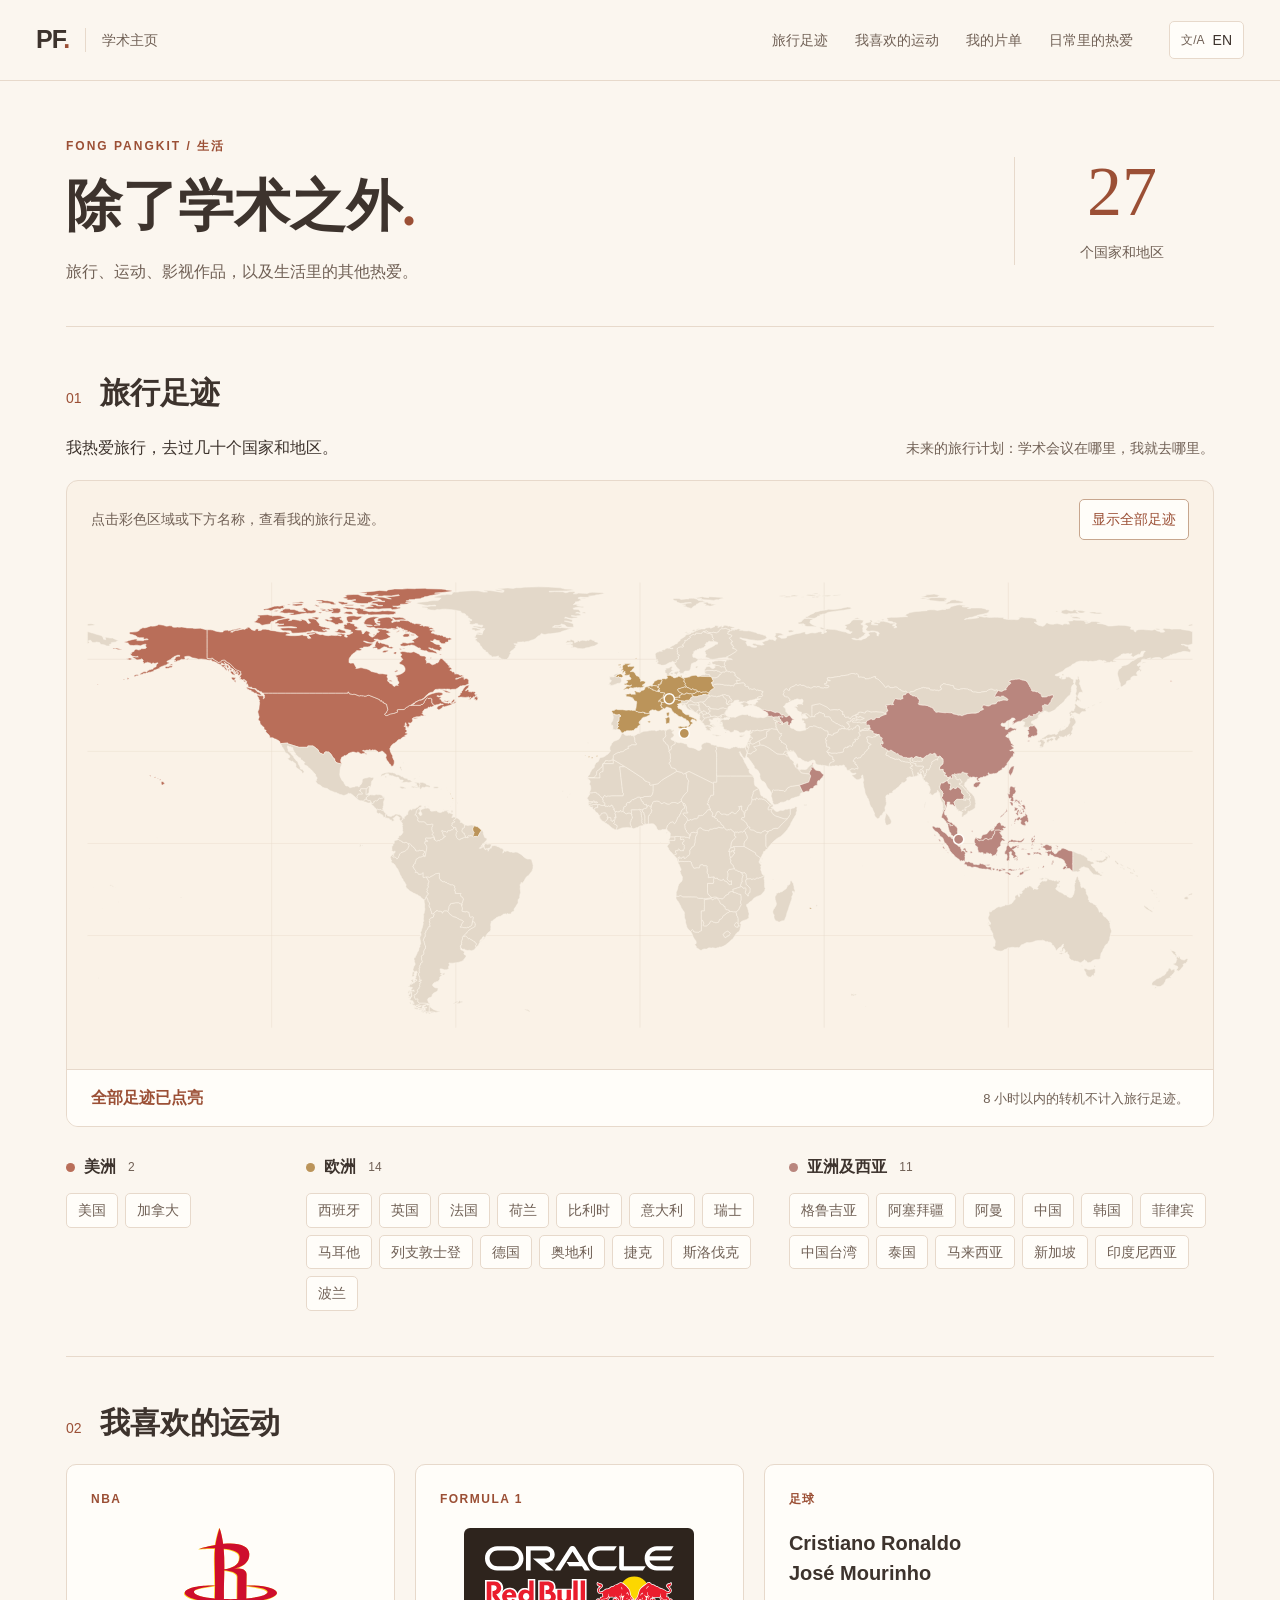
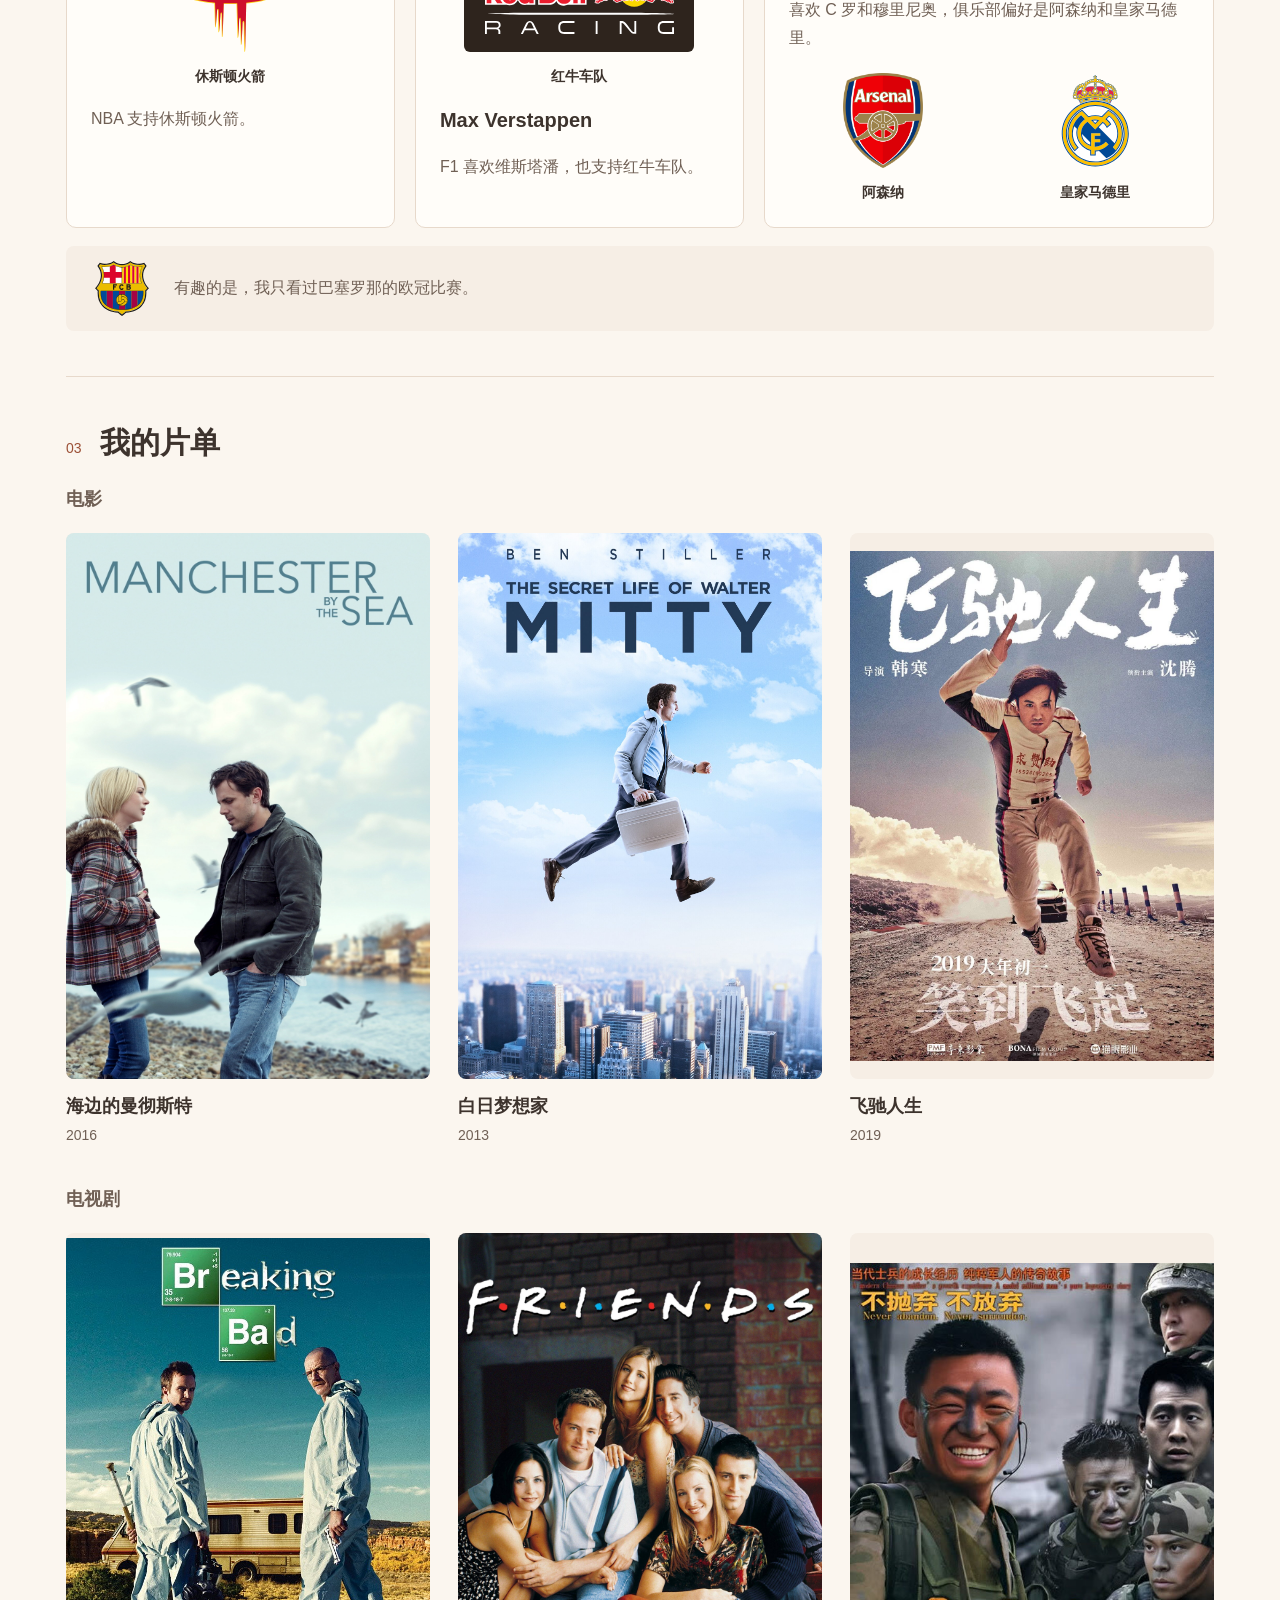
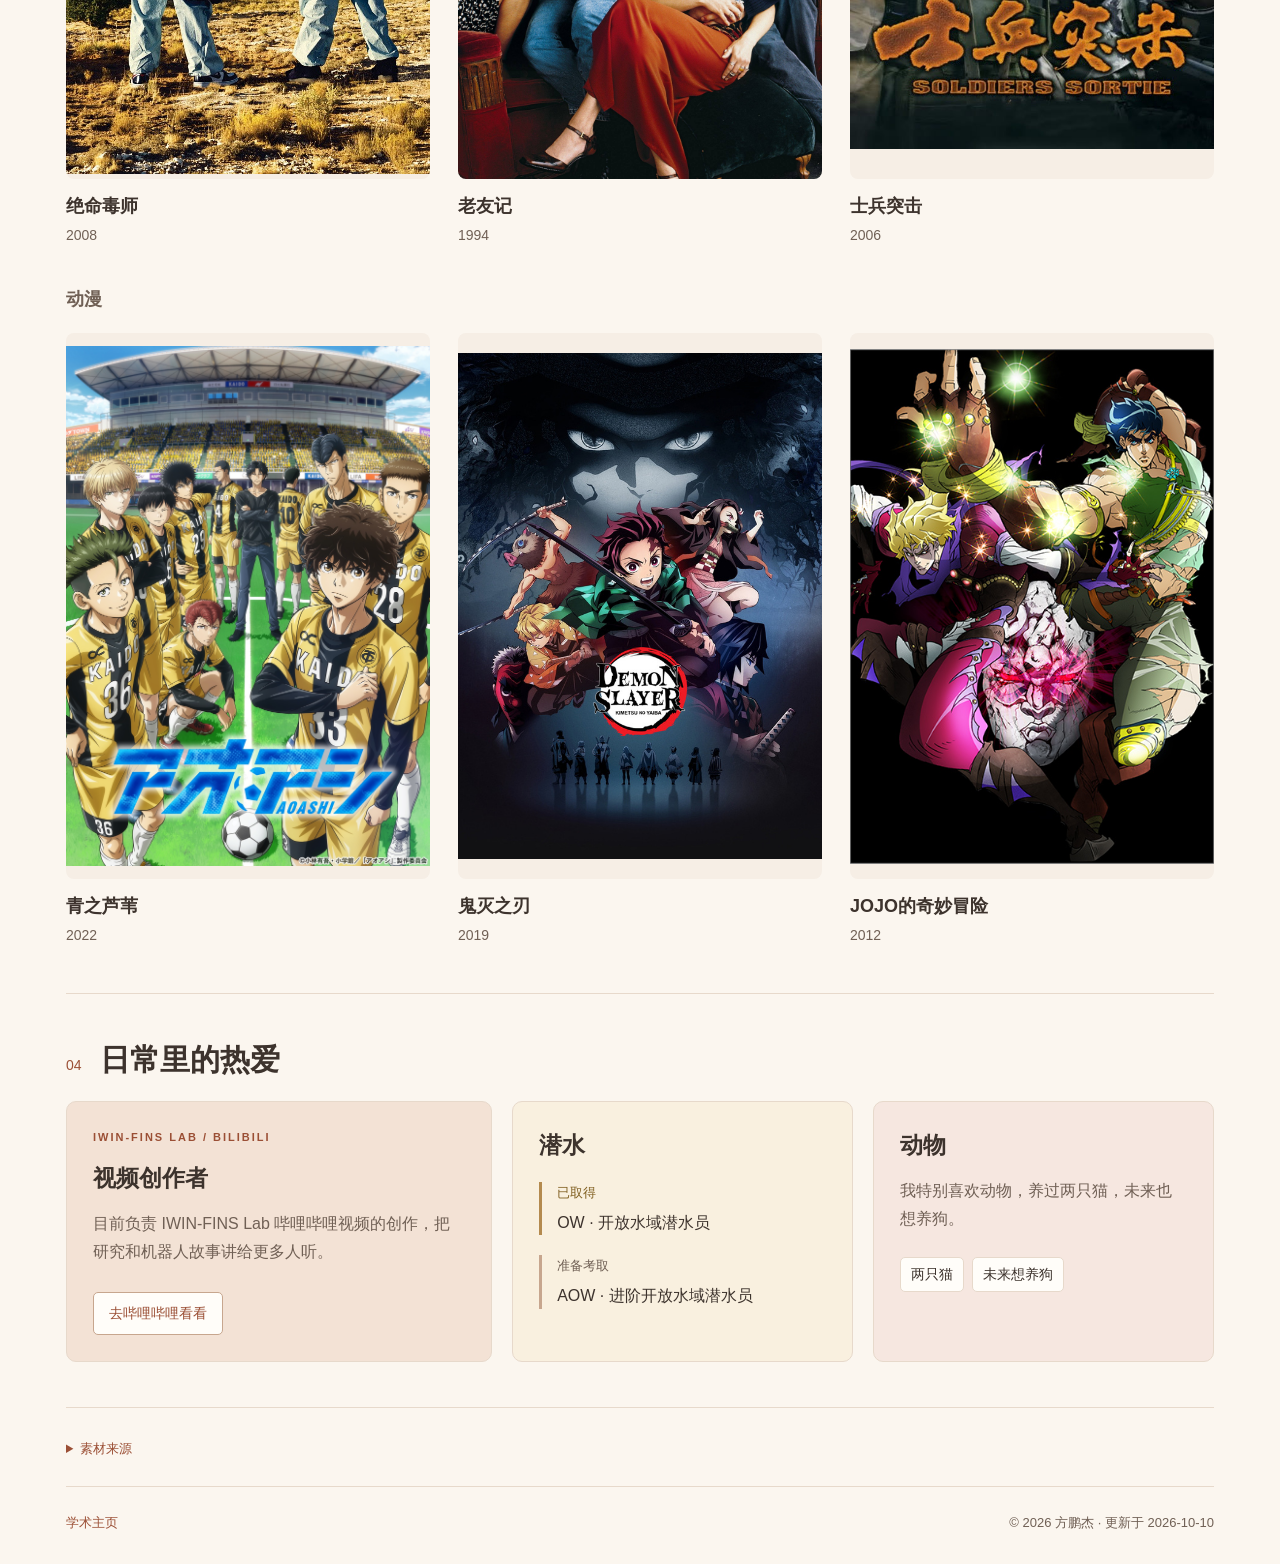
==== commit 1d124b85: "Publish HiCRISP once with conference and preprint links" ====
--- a/beyond/index.html
+++ b/beyond/index.html
@@ -4,4 +4,4 @@
   <section id="sports" class="beyond-section"><div class="beyond-heading"><span>02</span><h2>我喜欢的运动</h2></div><div class="sports-grid"><article class="sport-card"><p class="sport-label">NBA</p><figure class="team-logo team-rockets"><img src="/assets/beyond/logos/rockets.svg" width="150" height="150" loading="lazy" alt="休斯顿火箭 logo"><figcaption>休斯顿火箭</figcaption></figure><p>NBA 支持休斯顿火箭。</p></article><article class="sport-card"><p class="sport-label">FORMULA 1</p><figure class="team-logo team-red-bull"><img src="/assets/beyond/logos/red-bull.svg" width="150" height="150" loading="lazy" alt="红牛车队 logo"><figcaption>红牛车队</figcaption></figure><h3>Max Verstappen</h3><p>F1 喜欢维斯塔潘，也支持红牛车队。</p></article><article class="sport-card football-card"><p class="sport-label">足球</p><h3>Cristiano Ronaldo<br>José Mourinho</h3><p>喜欢 C 罗和穆里尼奥，俱乐部偏好是阿森纳和皇家马德里。</p><div class="football-logos"><figure class="team-logo team-arsenal"><img src="/assets/beyond/logos/arsenal.png" width="150" height="150" loading="lazy" alt="阿森纳 logo"><figcaption>阿森纳</figcaption></figure><figure class="team-logo team-real-madrid"><img src="/assets/beyond/logos/real-madrid.svg" width="150" height="150" loading="lazy" alt="皇家马德里 logo"><figcaption>皇家马德里</figcaption></figure></div></article></div><div class="barca-note"><figure class="team-logo team-barcelona"><img src="/assets/beyond/logos/barcelona.svg" width="150" height="150" loading="lazy" alt="巴塞罗那 logo"><figcaption>巴塞罗那</figcaption></figure><p>有趣的是，我只看过巴塞罗那的欧冠比赛。</p></div></section>
   <section id="watchlist" class="beyond-section"><div class="beyond-heading"><span>03</span><h2>我的片单</h2></div><div class="watch-category"><h3>电影</h3><div class="poster-grid"><article class="poster-card"><a href="https://www.themoviedb.org/movie/334541-manchester-by-the-sea/images/posters?language=en-US" target="_blank" rel="noopener noreferrer" aria-label="海边的曼彻斯特"><img src="/assets/beyond/posters/manchester.jpg" alt="海边的曼彻斯特 海报" width="400" height="600" loading="lazy" decoding="async"></a><h4>海边的曼彻斯特</h4><p>2016</p></article><article class="poster-card"><a href="https://www.20thcenturystudios.com/movies/the-secret-life-of-walter-mitty" target="_blank" rel="noopener noreferrer" aria-label="白日梦想家"><img src="/assets/beyond/posters/walter-mitty.jpeg" alt="白日梦想家 海报" width="400" height="600" loading="lazy" decoding="async"></a><h4>白日梦想家</h4><p>2013</p></article><article class="poster-card"><a href="https://m.imdb.com/title/tt9597190/mediaviewer/rm428961280/" target="_blank" rel="noopener noreferrer" aria-label="飞驰人生"><img src="/assets/beyond/posters/pegasus-main.jpg" alt="飞驰人生 海报" width="400" height="600" loading="lazy" decoding="async"></a><h4>飞驰人生</h4><p>2019</p></article></div></div><div class="watch-category"><h3>电视剧</h3><div class="poster-grid"><article class="poster-card"><a href="https://www.themoviedb.org/tv/1396-breaking-bad/images/posters?language=en-US" target="_blank" rel="noopener noreferrer" aria-label="绝命毒师"><img src="/assets/beyond/posters/breaking-bad-main.jpg" alt="绝命毒师 海报" width="400" height="600" loading="lazy" decoding="async"></a><h4>绝命毒师</h4><p>2008</p></article><article class="poster-card"><a href="https://www.themoviedb.org/tv/1668-friends/images/posters?language=en-US" target="_blank" rel="noopener noreferrer" aria-label="老友记"><img src="/assets/beyond/posters/friends.jpg" alt="老友记 海报" width="400" height="600" loading="lazy" decoding="async"></a><h4>老友记</h4><p>1994</p></article><article class="poster-card"><a href="https://www.iqiyi.com/v_19rrjaiybk.html" target="_blank" rel="noopener noreferrer" aria-label="士兵突击"><img src="/assets/beyond/posters/soldiers-sortie-main.jpg" alt="士兵突击 海报" width="400" height="600" loading="lazy" decoding="async"></a><h4>士兵突击</h4><p>2006</p></article></div></div><div class="watch-category"><h3>动漫</h3><div class="poster-grid"><article class="poster-card"><a href="https://aoashi-pr.com/news/84/" target="_blank" rel="noopener noreferrer" aria-label="青之芦苇"><img src="/assets/beyond/posters/ao-ashi-main.jpg" alt="青之芦苇 海报" width="400" height="600" loading="lazy" decoding="async"></a><h4>青之芦苇</h4><p>2022</p></article><article class="poster-card"><a href="https://demonslayer-anime.com/news/?id=50183" target="_blank" rel="noopener noreferrer" aria-label="鬼灭之刃"><img src="/assets/beyond/posters/demon-slayer.jpg" alt="鬼灭之刃 海报" width="400" height="600" loading="lazy" decoding="async"></a><h4>鬼灭之刃</h4><p>2019</p></article><article class="poster-card"><a href="https://jojo-portal.com/en/anime/pb-bt/" target="_blank" rel="noopener noreferrer" aria-label="JOJO的奇妙冒险"><img src="/assets/beyond/posters/jojo.jpg" alt="JOJO的奇妙冒险 海报" width="400" height="600" loading="lazy" decoding="async"></a><h4>JOJO的奇妙冒险</h4><p>2012</p></article></div></div></section>
   <section id="life" class="beyond-section"><div class="beyond-heading"><span>04</span><h2>日常里的热爱</h2></div><div class="life-grid"><article class="creator-card"><p class="beyond-eyebrow">IWIN-FINS LAB / BILIBILI</p><h3>视频创作者</h3><p>目前负责 IWIN-FINS Lab 哔哩哔哩视频的创作，把研究和机器人故事讲给更多人听。</p><a href="https://space.bilibili.com/1188256336" target="_blank" rel="noopener noreferrer" class="video-link">去哔哩哔哩看看</a></article><article class="diving-card"><h3>潜水</h3><div class="diving-step"><span>已取得</span><strong>OW · 开放水域潜水员</strong></div><div class="diving-step future"><span>准备考取</span><strong>AOW · 进阶开放水域潜水员</strong></div></article><article class="animals-card"><h3>动物</h3><p>我特别喜欢动物，养过两只猫，未来也想养狗。</p><div class="animal-tags"><span>两只猫</span><span>未来想养狗</span></div></article></div></section>
-  <details class="asset-sources"><summary>素材来源</summary><p>队徽与海报版权归相关权利人。地图使用 Natural Earth 公共领域数据。</p><ul><li><a href="https://www.naturalearthdata.com/about/terms-of-use/" target="_blank" rel="noopener noreferrer">地图数据</a></li><li><a href="https://www.nba.com/team/1610612745/rockets" target="_blank" rel="noopener noreferrer">休斯顿火箭</a></li><li><a href="https://www.redbullracing.com/int-en" target="_blank" rel="noopener noreferrer">红牛车队</a></li><li><a href="https://www.arsenal.com" target="_blank" rel="noopener noreferrer">阿森纳</a></li><li><a href="https://www.realmadrid.com/en-US" target="_blank" rel="noopener noreferrer">皇家马德里</a></li><li><a href="https://www.fcbarcelona.com/en/" target="_blank" rel="noopener noreferrer">巴塞罗那</a></li><li><a href="https://www.themoviedb.org/movie/334541-manchester-by-the-sea/images/posters?language=en-US" target="_blank" rel="noopener noreferrer">海边的曼彻斯特</a></li><li><a href="https://www.20thcenturystudios.com/movies/the-secret-life-of-walter-mitty" target="_blank" rel="noopener noreferrer">白日梦想家</a></li><li><a href="https://m.imdb.com/title/tt9597190/mediaviewer/rm428961280/" target="_blank" rel="noopener noreferrer">飞驰人生</a></li><li><a href="https://www.themoviedb.org/tv/1396-breaking-bad/images/posters?language=en-US" target="_blank" rel="noopener noreferrer">绝命毒师</a></li><li><a href="https://www.themoviedb.org/tv/1668-friends/images/posters?language=en-US" target="_blank" rel="noopener noreferrer">老友记</a></li><li><a href="https://www.iqiyi.com/v_19rrjaiybk.html" target="_blank" rel="noopener noreferrer">士兵突击</a></li><li><a href="https://aoashi-pr.com/news/84/" target="_blank" rel="noopener noreferrer">青之芦苇</a></li><li><a href="https://demonslayer-anime.com/news/?id=50183" target="_blank" rel="noopener noreferrer">鬼灭之刃</a></li><li><a href="https://jojo-portal.com/en/anime/pb-bt/" target="_blank" rel="noopener noreferrer">JOJO的奇妙冒险</a></li></ul></details><footer class="beyond-footer"><a href="/">学术主页</a><span>© 2026 方鹏杰 · 更新于 2026-10-03</span></footer></main></body></html>
+  <details class="asset-sources"><summary>素材来源</summary><p>队徽与海报版权归相关权利人。地图使用 Natural Earth 公共领域数据。</p><ul><li><a href="https://www.naturalearthdata.com/about/terms-of-use/" target="_blank" rel="noopener noreferrer">地图数据</a></li><li><a href="https://www.nba.com/team/1610612745/rockets" target="_blank" rel="noopener noreferrer">休斯顿火箭</a></li><li><a href="https://www.redbullracing.com/int-en" target="_blank" rel="noopener noreferrer">红牛车队</a></li><li><a href="https://www.arsenal.com" target="_blank" rel="noopener noreferrer">阿森纳</a></li><li><a href="https://www.realmadrid.com/en-US" target="_blank" rel="noopener noreferrer">皇家马德里</a></li><li><a href="https://www.fcbarcelona.com/en/" target="_blank" rel="noopener noreferrer">巴塞罗那</a></li><li><a href="https://www.themoviedb.org/movie/334541-manchester-by-the-sea/images/posters?language=en-US" target="_blank" rel="noopener noreferrer">海边的曼彻斯特</a></li><li><a href="https://www.20thcenturystudios.com/movies/the-secret-life-of-walter-mitty" target="_blank" rel="noopener noreferrer">白日梦想家</a></li><li><a href="https://m.imdb.com/title/tt9597190/mediaviewer/rm428961280/" target="_blank" rel="noopener noreferrer">飞驰人生</a></li><li><a href="https://www.themoviedb.org/tv/1396-breaking-bad/images/posters?language=en-US" target="_blank" rel="noopener noreferrer">绝命毒师</a></li><li><a href="https://www.themoviedb.org/tv/1668-friends/images/posters?language=en-US" target="_blank" rel="noopener noreferrer">老友记</a></li><li><a href="https://www.iqiyi.com/v_19rrjaiybk.html" target="_blank" rel="noopener noreferrer">士兵突击</a></li><li><a href="https://aoashi-pr.com/news/84/" target="_blank" rel="noopener noreferrer">青之芦苇</a></li><li><a href="https://demonslayer-anime.com/news/?id=50183" target="_blank" rel="noopener noreferrer">鬼灭之刃</a></li><li><a href="https://jojo-portal.com/en/anime/pb-bt/" target="_blank" rel="noopener noreferrer">JOJO的奇妙冒险</a></li></ul></details><footer class="beyond-footer"><a href="/">学术主页</a><span>© 2026 方鹏杰 · 更新于 2026-10-10</span></footer></main></body></html>
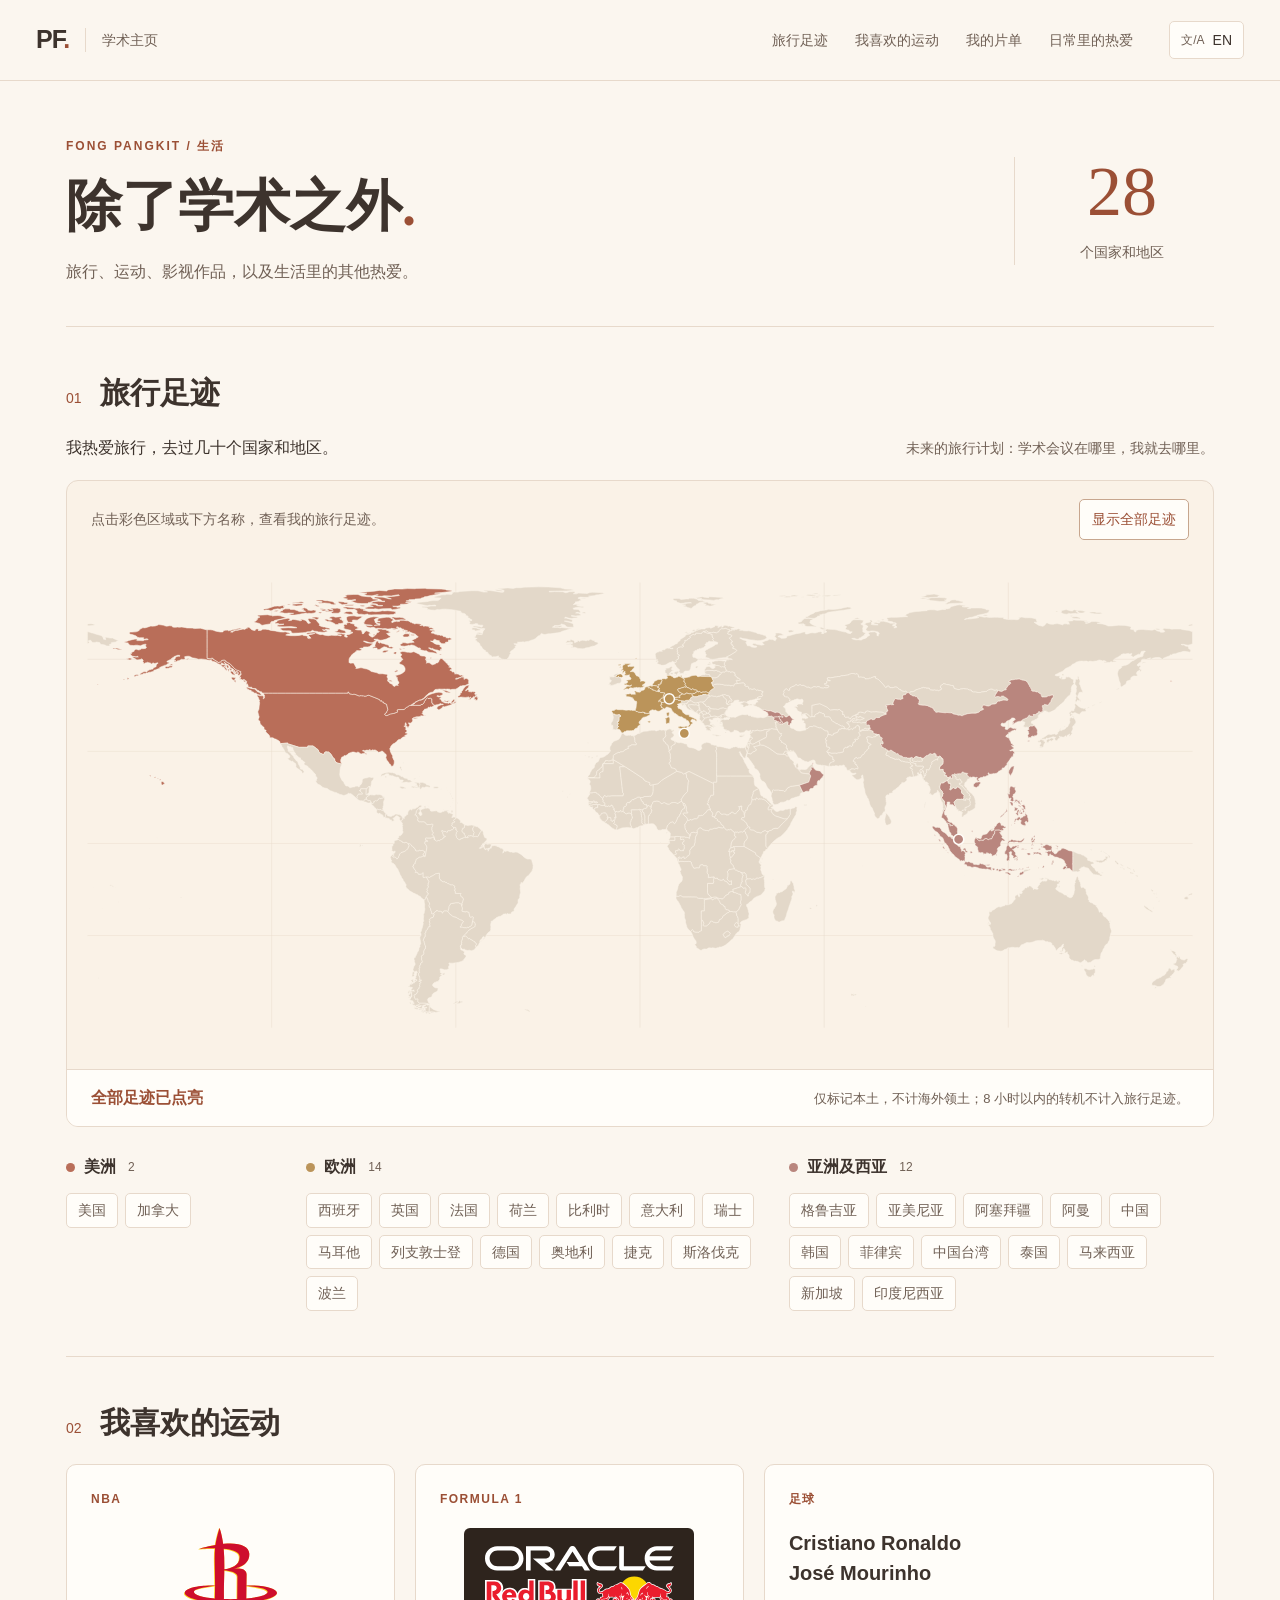
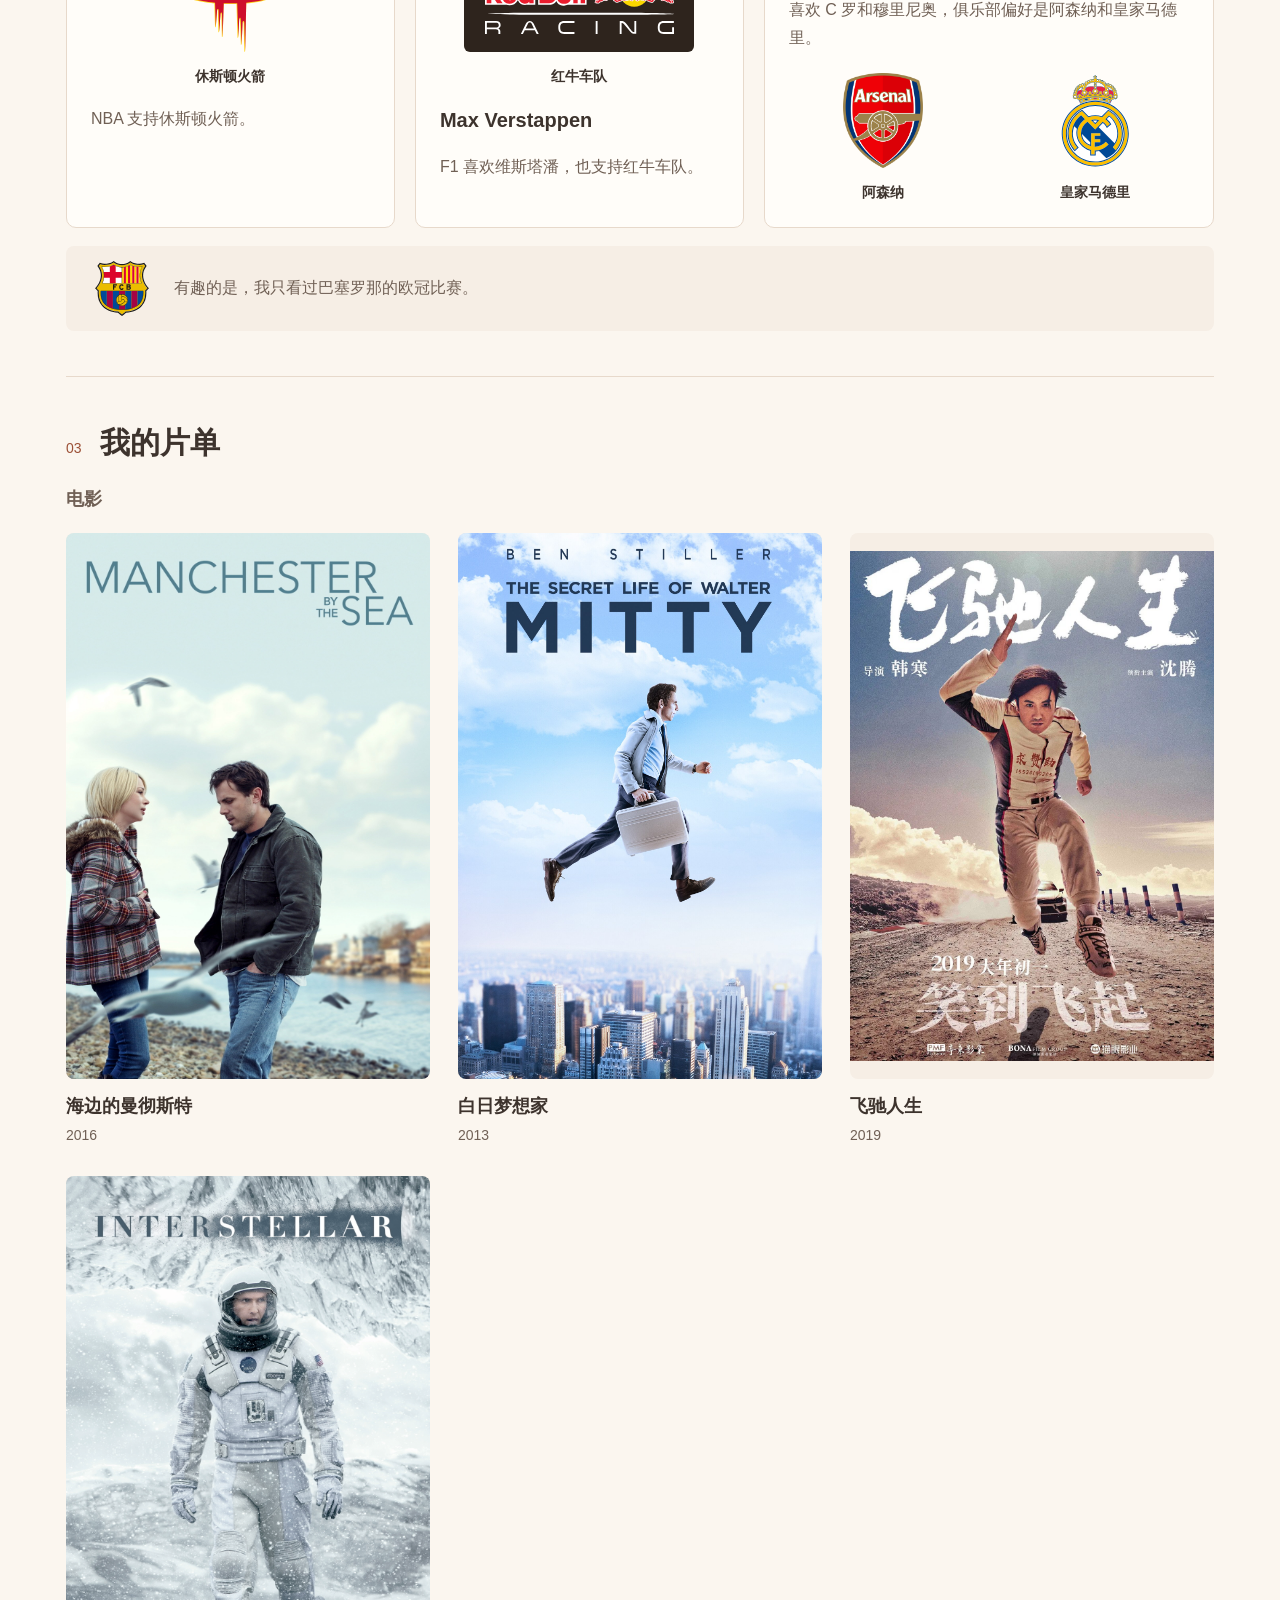
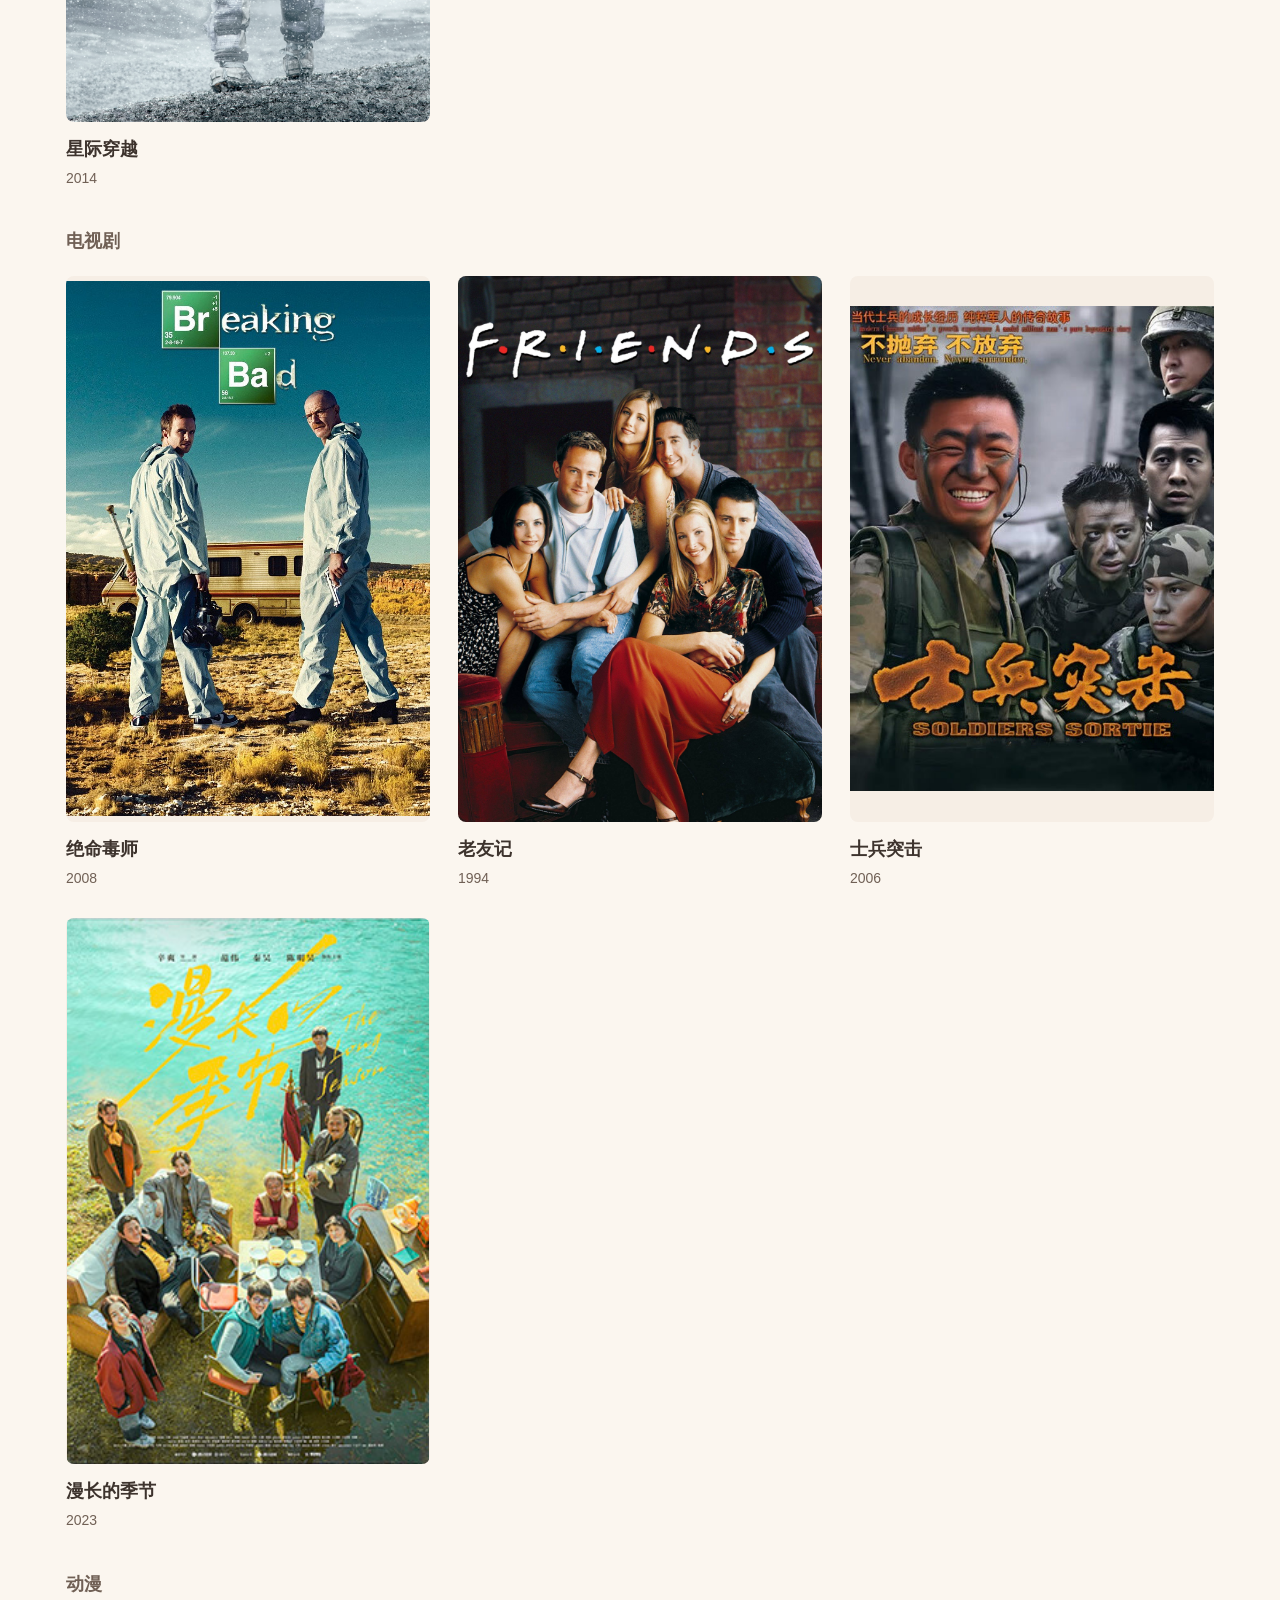
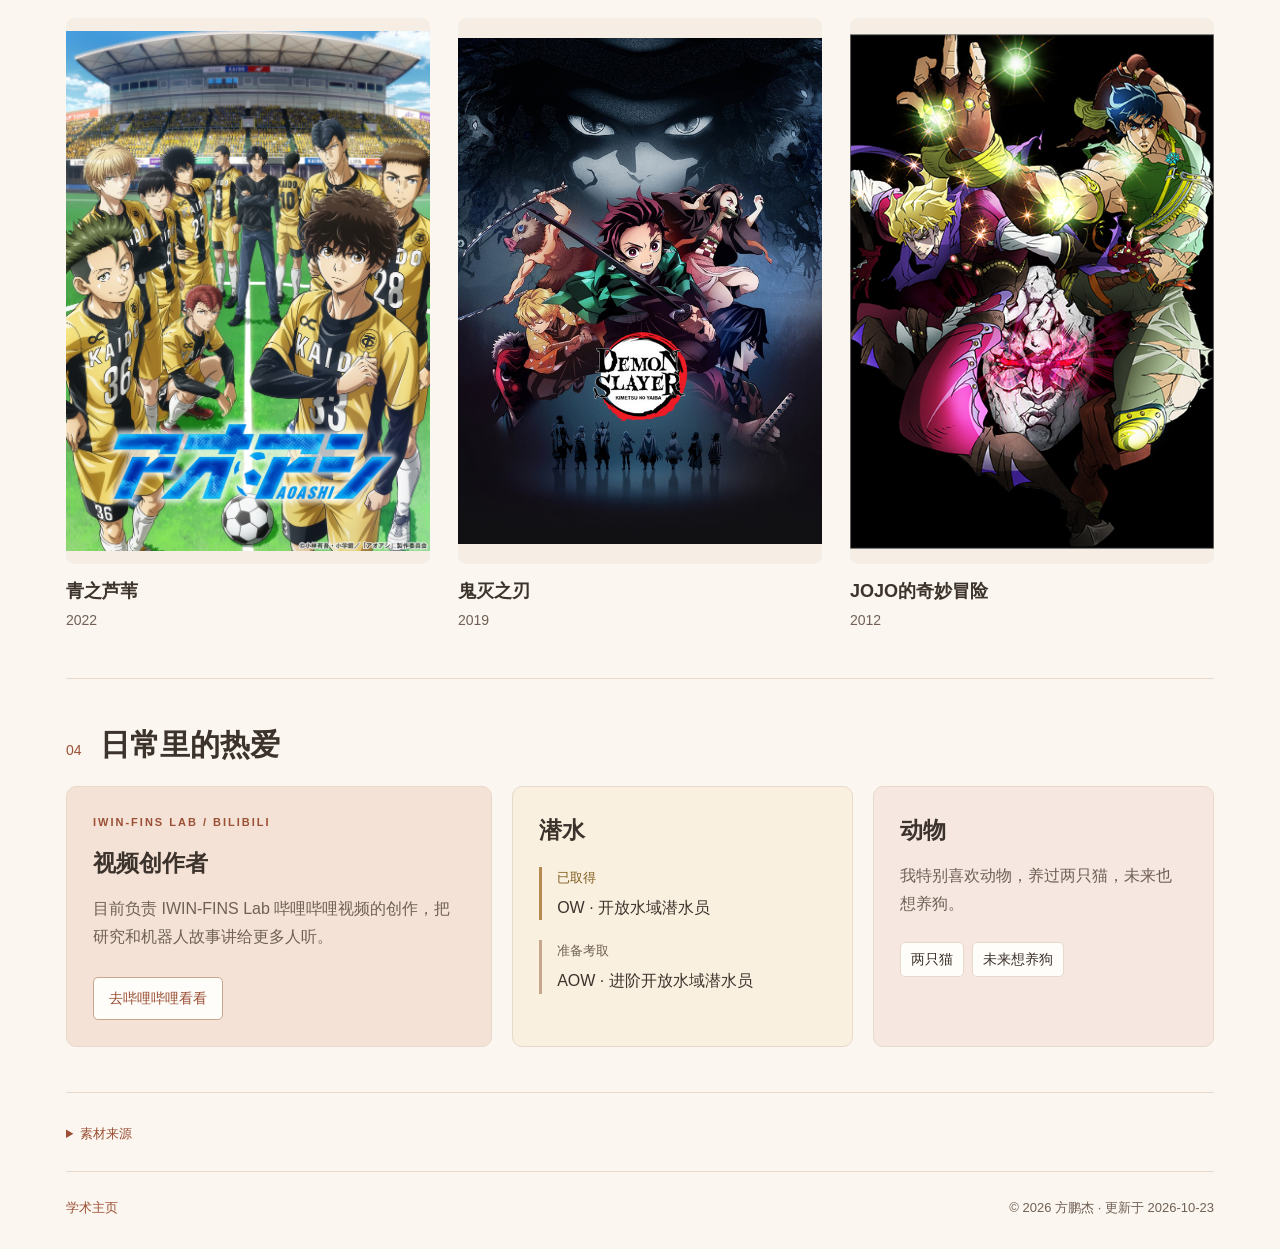
==== commit 03b542a5: "Publish animated research scenes and updated academic profile" ====
--- a/beyond/index.html
+++ b/beyond/index.html
@@ -1,7 +1,7 @@
-<!doctype html><html lang="zh-CN"><head><meta charset="utf-8"><meta name="theme-color" content="#fbf6ef"><meta name="viewport" content="width=device-width,initial-scale=1"><title>方鹏杰 · 除了学术之外</title><meta name="description" content="方鹏杰的旅行足迹、运动、影视偏好和日常生活。"><meta property="og:title" content="方鹏杰 · 除了学术之外"><meta property="og:description" content="方鹏杰的旅行足迹、运动、影视偏好和日常生活。"><meta property="og:type" content="website"><meta property="og:url" content="https://fpj-gaoge.github.io/beyond/"><link rel="canonical" href="https://fpj-gaoge.github.io/beyond/"><link rel="alternate" hreflang="zh-CN" href="https://fpj-gaoge.github.io/beyond/"><link rel="alternate" hreflang="en" href="https://fpj-gaoge.github.io/beyond/en/"><link rel="icon" type="image/svg+xml" href="data:image/svg+xml,%3Csvg xmlns='http://www.w3.org/2000/svg' viewBox='0 0 64 64'%3E%3Crect width='64' height='64' rx='12' fill='%239b4f35'/%3E%3Cpath d='M20 47V17h26v6H27v7h16v6H27v11z' fill='white'/%3E%3C/svg%3E"><link rel="stylesheet" href="/style.css?v=warm-20261003"><link rel="stylesheet" href="/beyond.css?v=warm-20261003"><script defer src="/beyond.js"></script></head><body class="beyond-page"><a class="skip-link" href="#main">跳到正文</a><header class="site-header"><div class="header-inner"><a class="wordmark" href="/"><span class="brand-initials">PF<span class="brand-dot">.</span></span><span class="wordmark-label">学术主页</span></a><nav class="top-nav" aria-label="本页导航"><a href="#travel">旅行足迹</a><a href="#sports">我喜欢的运动</a><a href="#watchlist">我的片单</a><a href="#life">日常里的热爱</a></nav><a class="language-toggle" href="/beyond/en/" aria-label="Switch to English"><span class="language-icon" aria-hidden="true">文/A</span>EN</a></div></header>
-  <main id="main" class="beyond-main"><section class="beyond-intro"><div><p class="beyond-eyebrow">FONG PANGKIT / 生活</p><h1>除了学术之外<span>.</span></h1><p>旅行、运动、影视作品，以及生活里的其他热爱。</p></div><div class="travel-stat"><strong>27</strong><span>个国家和地区</span></div></section>
-  <section id="travel" class="beyond-section"><div class="beyond-heading"><span>01</span><h2>旅行足迹</h2></div><div class="travel-description"><p>我热爱旅行，去过几十个国家和地区。</p><p class="future-travel">未来的旅行计划：学术会议在哪里，我就去哪里。</p></div><div class="map-card"><div class="map-toolbar"><p>点击彩色区域或下方名称，查看我的旅行足迹。</p><button id="map-reset" type="button">显示全部足迹</button></div><svg id="travel-map" viewBox="0 0 1120 500" role="group" aria-label="旅行世界地图，彩色区域为已到访的国家和地区"><title>旅行世界地图，彩色区域为已到访的国家和地区</title><g class="map-grid" aria-hidden="true"><path d="M20,369H1100"/><path d="M20,279H1100"/><path d="M20,189H1100"/><path d="M20,99H1100"/><path d="M200,24V459"/><path d="M380,24V459"/><path d="M560,24V459"/><path d="M740,24V459"/><path d="M920,24V459"/></g><g><path d="M653.86,346.21L653.22,345.92L651.38,345.99L648.99,345.44L648.09,345.58L647.32,345.20L647.11,344.43L645.60,343.95L644.14,343.72L643.01,342.19L643.10,340.59L641.84,340.44L641.66,339.44L640.03,338.68L638.50,337.61L637.85,336.25L637.82,335.82L637.28,334.95L636.47,334.05L635.67,332.75L635.78,332.38L636.92,332.47L637.59,332.86L639.00,332.79L640.34,333.12L641.06,332.88L642.31,331.54L643.27,330.18L643.80,329.69L645.20,328.99L646.28,328.60L646.50,328.27L646.74,326.96L647.86,326.33L649.19,325.93L651.19,325.93L651.31,326.99L653.71,327.07L654.47,327.54L655.06,327.64L655.82,328.29L656.73,328.35L658.84,329.14L658.63,329.65L658.91,330.75L658.87,333.25L658.98,334.08L658.56,335.29L658.15,336.01L658.55,336.31L658.33,337.17L659.02,338.62L658.98,338.95L658.02,340.55L657.43,341.14L657.43,341.85L657.06,342.41L657.11,343.00L654.29,345.90L653.86,346.21Z" fill-rule="evenodd" class="map-land" aria-hidden="true"/><path d="M651.19,325.93L649.19,325.93L647.86,326.33L646.74,326.96L646.50,328.27L646.28,328.60L645.20,328.99L643.80,329.69L643.27,330.18L642.31,331.54L641.06,332.88L640.34,333.12L639.00,332.79L637.59,332.86L636.92,332.47L635.78,332.38L634.80,331.63L632.82,331.44L630.14,331.92L628.87,330.86L626.92,329.07L626.45,328.79L625.94,326.87L625.94,323.28L625.94,318.00L631.53,318.00L631.97,316.27L631.88,315.35L631.91,313.91L632.14,313.22L631.90,311.62L632.41,312.08L632.96,312.22L633.56,313.32L634.00,313.06L635.55,312.73L636.05,313.87L638.08,314.67L639.79,314.92L640.85,314.70L641.14,313.85L641.59,313.82L641.71,314.35L642.27,314.83L642.60,315.59L643.57,315.85L645.07,316.45L645.65,317.51L646.02,317.58L647.04,319.11L647.61,319.20L648.66,318.75L648.96,319.24L649.39,319.18L649.39,315.47L648.68,315.61L648.28,316.29L647.19,316.05L646.55,315.36L645.45,314.44L645.07,313.45L645.63,311.41L645.92,311.01L645.82,310.19L645.89,308.49L645.62,307.53L645.20,306.67L645.85,306.22L646.75,305.10L646.92,304.39L652.25,303.58L652.49,304.16L653.23,304.84L654.05,304.82L654.60,305.14L655.02,305.73L655.76,305.83L655.83,306.16L657.30,306.47L658.76,307.22L658.99,307.87L659.59,307.88L660.05,308.59L659.93,309.11L660.59,309.70L660.98,310.77L659.78,311.68L660.14,312.47L659.68,313.60L659.90,314.66L659.76,315.34L660.19,316.47L659.06,316.89L658.90,318.67L658.56,319.37L658.02,319.83L658.98,321.07L659.61,321.04L655.19,322.49L654.61,322.73L652.02,323.46L650.70,323.97L651.05,325.05L651.19,325.93Z" fill-rule="evenodd" class="map-land" aria-hidden="true"/><path d="M719.26,229.05L717.74,229.59L716.98,230.12L716.52,231.13L716.65,232.03L714.81,232.99L713.05,233.58L711.58,233.89L710.50,234.45L709.72,234.52L708.05,235.09L707.14,235.63L707.01,235.93L706.01,236.85L704.83,237.01L703.97,236.86L702.90,237.42L702.22,238.02L700.37,238.60L698.61,238.73L696.97,238.98L696.18,239.80L695.49,240.01L695.12,240.55L694.27,240.71L693.85,240.55L693.08,240.99L691.79,241.15L690.43,240.48L689.70,239.20L689.85,238.08L689.70,237.42L689.27,236.97L689.06,235.34L688.57,233.60L687.97,233.30L688.40,232.89L688.15,232.04L688.52,230.90L688.40,229.88L689.50,228.93L689.35,228.17L689.57,226.92L690.25,226.45L691.14,226.90L691.75,227.03L692.47,226.80L695.44,226.72L696.22,227.04L698.93,227.31L700.05,227.19L700.93,228.14L701.43,228.16L702.33,227.66L702.74,226.65L704.52,224.53L707.13,223.25L707.58,223.14L711.07,222.67L715.93,222.01L718.19,227.10L718.40,227.20L719.26,229.05ZM721.29,241.09L722.56,241.01L723.53,241.34L722.39,241.92L720.80,241.97L719.95,241.40L720.29,241.01L720.92,240.88L721.29,241.09Z" fill-rule="evenodd" class="map-land" aria-hidden="true"/><path d="M883.92,214.48L882.23,215.15L882.06,215.83L880.03,216.12L880.26,216.79L879.65,217.42L879.55,218.13L878.50,219.02L877.95,219.18L877.44,220.24L877.37,221.12L876.87,222.10L877.66,223.49L878.72,224.34L879.50,225.16L879.44,225.84L880.21,226.90L881.36,227.83L881.54,228.31L883.17,229.54L883.50,230.03L884.09,230.01L884.80,230.73L884.86,231.03L886.02,232.55L886.46,232.87L886.82,234.00L887.25,234.85L887.26,235.34L887.91,237.43L887.74,237.44L887.82,239.16L888.27,240.13L887.66,241.06L887.60,243.83L887.12,244.22L886.96,244.99L886.46,245.05L884.82,246.20L884.28,246.31L884.00,246.84L883.54,246.90L881.78,247.80L881.26,247.50L880.44,247.70L880.36,248.65L879.79,249.42L879.72,250.08L879.13,250.33L878.61,249.97L878.51,250.81L876.50,251.72L875.97,252.60L875.34,253.11L874.68,253.25L874.46,252.59L874.54,250.18L874.71,249.55L875.28,249.30L875.08,248.80L874.41,248.39L873.99,248.49L873.28,247.77L873.69,247.45L874.55,247.40L875.18,246.80L875.07,246.34L875.94,246.46L876.16,246.18L877.27,246.03L878.30,246.61L878.50,245.96L877.57,245.12L877.55,244.09L878.02,243.73L879.02,243.95L879.24,243.15L880.10,243.06L880.79,242.77L881.48,242.17L882.52,241.91L882.67,241.38L882.43,239.91L882.82,238.69L881.99,236.62L882.09,235.89L882.56,234.88L882.44,234.06L882.96,233.23L881.57,231.76L882.19,230.87L880.79,229.94L880.50,229.42L880.09,229.62L879.64,229.05L879.51,228.14L878.81,227.35L878.02,226.75L877.07,225.79L876.37,224.54L876.00,224.43L875.26,223.65L875.35,222.96L874.15,222.59L871.69,220.98L872.19,220.55L872.10,219.97L872.78,219.94L873.64,220.17L874.23,219.74L874.78,218.95L874.67,218.49L874.10,218.38L873.86,217.88L873.18,217.73L873.75,217.06L872.59,216.26L872.16,216.18L870.91,216.91L869.31,216.33L868.55,215.20L868.85,214.29L868.54,213.80L868.09,214.01L867.75,213.29L866.38,211.86L867.28,210.80L867.55,210.78L869.02,211.64L870.07,210.74L870.41,211.21L870.86,210.65L871.75,211.39L872.16,210.74L872.64,210.57L873.12,210.89L874.39,210.27L874.59,209.59L875.83,208.96L876.64,209.78L877.53,210.23L878.45,210.09L878.75,210.39L879.63,210.27L880.34,210.66L879.75,211.28L879.61,211.81L880.19,213.00L881.02,213.32L882.05,214.17L883.41,214.06L883.92,214.48Z" fill-rule="evenodd" class="map-land" aria-hidden="true"/><path d="M368.45,245.61L368.25,246.34L367.52,246.12L368.45,245.61ZM379.95,253.35L380.51,254.08L379.90,254.84L378.86,255.52L378.46,255.56L377.84,256.50L378.43,257.57L379.02,257.60L378.81,258.16L377.85,258.70L377.38,258.64L376.56,258.92L376.39,259.23L376.61,260.36L375.87,261.28L377.77,263.39L378.19,264.02L377.77,264.68L376.99,265.39L376.16,265.45L375.34,266.14L373.54,266.70L372.77,266.53L371.86,266.95L371.71,267.98L371.09,268.22L370.12,267.23L367.94,267.21L367.23,266.58L366.27,266.58L366.30,267.30L367.34,268.24L367.34,269.39L367.89,270.60L367.85,271.42L368.23,271.64L369.83,271.76L369.82,272.33L367.89,273.29L367.66,274.14L367.09,274.63L366.54,274.64L365.81,275.24L364.69,275.68L363.92,276.39L362.96,276.05L361.82,276.64L361.10,276.74L360.71,276.53L359.37,275.33L359.35,274.93L358.37,271.83L357.21,270.69L356.50,270.32L357.94,269.03L358.07,268.75L357.02,267.41L356.43,265.48L356.56,264.21L356.53,263.19L357.07,262.32L357.11,261.87L357.68,260.92L357.30,260.27L356.42,260.13L355.57,260.41L354.58,260.53L352.73,260.45L352.20,260.70L351.68,260.60L349.71,258.19L348.84,258.08L348.03,257.75L346.96,258.02L345.14,257.90L344.32,258.03L343.75,257.71L343.38,256.89L342.67,256.64L342.56,256.16L342.66,255.10L342.93,254.74L342.75,253.85L342.00,253.12L341.61,251.67L340.82,251.22L339.93,251.32L340.98,249.63L341.39,247.53L341.93,246.49L342.66,245.66L343.25,245.41L344.13,244.00L346.04,243.41L345.53,243.84L344.39,244.12L344.16,244.76L345.22,247.03L345.01,247.67L344.13,248.68L343.66,249.55L344.07,250.34L344.72,250.99L344.94,251.78L346.11,251.62L346.74,250.96L346.84,249.88L346.21,248.57L345.84,248.21L345.37,246.66L345.59,246.11L346.21,246.00L347.54,245.37L349.30,244.88L349.85,244.41L350.34,244.67L350.55,243.98L349.42,244.13L349.14,243.34L349.39,242.70L349.99,242.47L350.51,243.01L350.86,244.31L351.11,244.56L352.30,244.44L353.52,244.70L354.80,245.52L355.30,247.29L356.39,247.58L359.03,247.17L361.26,247.10L362.44,248.23L364.61,248.79L365.45,248.71L367.44,247.63L368.50,247.65L368.38,247.01L369.51,247.07L370.43,246.87L371.89,246.75L373.27,246.90L372.86,247.36L371.92,247.31L371.47,247.75L372.02,248.40L372.45,248.47L373.04,249.65L373.64,249.05L374.70,249.56L375.46,249.46L376.07,250.10L376.96,250.33L377.62,250.92L376.84,251.71L376.09,253.77L377.60,253.22L378.56,253.36L378.98,253.11L379.95,253.35Z" fill-rule="evenodd" class="map-land" aria-hidden="true"/><path d="M597.32,153.30L597.29,153.31L597.29,153.28L597.32,153.28L597.32,153.30Z" fill-rule="evenodd" class="map-land" aria-hidden="true"/><path d="M1060.24,323.48L1060.43,324.47L1061.39,324.41L1061.60,325.46L1061.28,325.74L1060.48,325.90L1059.89,325.22L1059.94,324.63L1059.58,323.55L1060.24,323.48ZM1062.24,327.29L1063.51,328.35L1062.35,328.66L1061.95,327.35L1062.24,327.29ZM1065.34,329.34L1064.54,329.41L1064.60,328.78L1065.34,329.34ZM1064.89,328.01L1064.07,327.95L1064.49,327.24L1064.89,328.01ZM1065.34,331.63L1065.57,332.39L1064.75,332.34L1064.82,331.66L1065.34,331.63ZM1068.00,335.82L1066.96,335.61L1067.05,334.93L1067.43,334.89L1068.00,335.82Z" fill-rule="evenodd" class="map-land" aria-hidden="true"/><path d="M772.84,152.25L773.69,152.51L772.53,152.94L770.54,154.29L771.41,154.76L771.94,154.62L772.35,155.21L773.33,155.54L774.23,155.59L774.26,154.97L775.38,154.76L775.64,155.41L776.49,155.48L777.86,156.35L779.34,156.64L777.07,157.80L776.39,157.68L775.87,158.22L775.08,158.54L773.91,158.14L772.87,158.28L771.96,158.40L771.15,157.64L772.25,156.78L771.32,155.93L770.88,156.32L769.14,157.03L768.24,156.61L767.62,157.30L767.91,158.02L767.68,158.44L765.96,158.45L766.61,159.28L765.92,159.48L765.39,160.39L763.16,160.14L762.28,160.60L762.05,161.27L762.85,161.55L763.03,161.97L764.31,162.11L764.14,162.99L764.43,163.85L765.00,164.29L764.88,164.90L763.44,166.54L763.28,167.48L762.55,167.20L761.96,167.37L761.21,167.00L759.57,166.95L759.58,165.64L759.89,165.20L758.52,164.50L757.57,164.19L756.84,164.28L753.98,162.79L752.93,162.07L752.49,162.14L751.16,161.44L750.52,160.87L747.95,159.42L747.32,158.89L747.13,158.00L746.29,156.95L745.86,155.91L744.49,155.17L743.99,155.41L742.26,155.26L741.36,155.34L740.27,154.80L740.32,153.28L739.89,153.14L740.02,152.43L739.57,152.11L738.35,152.10L737.37,151.43L736.63,151.32L735.77,150.66L734.78,150.94L734.70,151.66L734.09,151.54L733.44,152.43L732.15,152.53L730.89,153.43L731.05,155.21L727.93,155.03L727.93,151.59L727.93,148.15L727.93,144.02L732.43,142.99L735.67,142.33L740.57,144.65L743.02,145.82L743.48,146.49L745.97,148.52L749.62,148.12L753.33,148.35L754.72,147.86L755.81,148.75L756.49,149.07L757.41,150.37L758.30,150.03L758.03,152.99L759.50,153.02L760.01,155.19L760.44,155.57L763.81,155.41L764.34,155.91L764.14,156.57L764.88,157.03L765.80,157.02L765.75,156.37L766.96,155.38L767.19,154.90L768.99,153.98L770.29,153.54L771.25,152.76L771.84,152.84L772.84,152.25Z" fill-rule="evenodd" class="map-land" aria-hidden="true"/><path d="M399.89,380.23L398.64,382.14L397.49,383.01L395.29,383.80L394.29,383.69L393.89,383.42L392.98,383.33L391.65,383.72L389.43,383.03L388.49,382.36L386.51,382.43L386.12,381.92L384.80,380.74L384.69,380.16L384.94,378.78L385.75,377.68L385.40,376.42L385.63,375.97L385.43,374.77L385.87,374.31L385.84,373.48L386.39,372.31L386.57,371.58L386.38,370.77L387.17,369.56L388.36,369.85L388.64,369.43L389.50,369.32L391.47,370.89L392.38,372.21L393.33,371.63L394.24,372.68L396.24,373.46L397.34,374.57L398.71,375.17L399.19,376.21L400.62,377.21L399.41,378.51L399.39,379.87L399.89,380.23Z" fill-rule="evenodd" class="map-land" aria-hidden="true"/><path d="M1034.94,258.56L1034.55,258.60L1034.40,258.17L1034.88,258.15L1034.94,258.56Z" fill-rule="evenodd" class="map-land" aria-hidden="true"/><path d="M1073.31,257.59L1073.68,257.74L1073.61,257.78L1073.29,257.67L1073.31,257.59Z" fill-rule="evenodd" class="map-land" aria-hidden="true"/><path d="M997.26,233.60L997.05,233.62L997.14,233.35L997.35,233.48L997.26,233.60Z" fill-rule="evenodd" class="map-land" aria-hidden="true"/><path d="M365.70,225.62L365.94,225.88L365.33,225.89L365.35,225.68L365.70,225.62Z" fill-rule="evenodd" class="map-land" aria-hidden="true"/><path d="M994.23,239.22L993.95,238.71L994.37,238.42L994.23,239.22Z" fill-rule="evenodd" class="map-land" aria-hidden="true"/><path d="M47.82,322.05L47.54,321.94L47.93,321.77L47.82,322.05Z" fill-rule="evenodd" class="map-land" aria-hidden="true"/><path d="M361.61,223.67L363.11,223.86L363.14,224.27L362.09,225.08L360.77,225.15L358.41,225.02L358.48,224.33L358.21,223.91L358.52,223.50L361.43,223.57L361.61,223.67Z" fill-rule="evenodd" class="map-land" aria-hidden="true"/><path d="M45.61,88.08L46.90,88.24L48.71,87.90L49.95,88.52L51.72,88.95L53.85,89.07L53.44,89.49L50.67,89.72L49.43,89.41L48.42,88.86L46.82,88.66L45.80,88.98L44.63,88.73L45.61,88.08ZM61.59,97.85L62.81,98.06L63.22,99.26L61.44,99.68L58.58,98.97L57.69,98.38L59.49,98.35L60.57,97.85L61.59,97.85ZM101.31,105.53L102.47,105.45L103.35,106.27L101.96,106.96L100.18,107.32L98.62,108.03L97.80,107.60L96.98,108.24L95.88,106.99L96.39,106.32L97.16,106.09L98.54,106.21L100.40,105.54L101.31,105.53ZM169.92,111.34L169.56,112.04L169.89,113.11L169.36,113.92L168.27,114.69L167.45,114.58L166.86,113.53L167.43,112.93L167.24,111.79L166.14,110.96L164.65,111.37L164.39,112.06L163.33,111.84L164.47,110.52L163.45,109.74L162.54,108.70L161.59,108.31L161.56,107.88L159.60,107.48L159.34,105.91L157.91,104.78L157.81,104.37L155.67,103.64L153.49,101.39L154.85,104.08L154.09,104.23L152.41,103.27L151.86,102.63L150.30,102.64L151.69,103.48L151.61,103.95L150.25,104.26L147.37,103.26L145.92,102.18L144.94,101.74L141.98,100.87L140.60,100.36L141.48,99.82L141.25,99.46L139.35,99.82L137.47,99.75L134.99,99.09L131.16,98.71L128.58,98.96L125.30,97.99L122.30,97.57L121.55,97.02L119.38,95.99L117.22,96.06L114.97,96.44L115.41,98.50L114.71,99.03L113.47,99.15L111.70,99.00L110.65,99.75L109.41,100.30L108.26,100.31L107.12,101.27L104.79,101.43L104.45,100.78L106.43,100.09L104.71,99.90L104.80,99.04L105.65,98.39L106.06,97.60L106.03,96.77L108.68,95.93L110.01,96.19L110.16,95.12L108.16,95.10L104.80,96.27L104.75,96.74L103.19,97.42L103.22,97.77L102.04,98.28L101.72,99.24L100.68,99.37L97.74,100.91L97.61,101.64L99.03,101.88L100.00,102.43L99.15,103.04L97.94,103.52L97.26,104.52L94.98,104.95L94.06,105.58L93.23,105.80L90.56,107.02L90.57,107.68L88.58,108.52L87.83,108.57L87.26,109.10L84.76,109.69L85.17,110.41L83.63,111.04L81.43,111.57L80.11,111.62L78.61,112.33L77.31,112.46L76.70,112.78L74.78,112.83L73.78,113.58L71.40,114.14L71.11,113.45L73.53,111.84L74.91,111.28L76.35,110.94L77.45,111.68L78.38,110.98L79.09,110.06L80.64,109.32L82.15,108.93L83.03,108.42L83.97,108.62L84.02,107.88L85.04,107.11L87.18,106.20L86.95,105.77L87.17,104.85L87.67,104.48L87.43,103.74L89.08,102.79L88.57,102.37L85.93,103.08L85.09,103.07L84.49,102.45L83.42,102.84L83.68,103.44L82.75,103.59L80.99,102.27L80.24,102.54L78.91,101.85L77.55,102.38L76.35,102.60L75.92,102.99L74.73,103.16L74.62,101.67L73.93,101.15L74.51,100.23L73.27,98.47L72.29,99.03L70.34,99.46L68.28,99.58L66.01,98.09L63.94,97.38L65.58,96.32L67.20,96.83L69.74,96.73L68.75,96.09L68.02,96.41L66.68,96.39L64.47,96.10L63.30,95.69L62.61,94.53L61.70,94.06L61.76,93.59L63.16,93.39L62.88,92.70L64.42,91.58L65.62,91.13L65.46,90.60L66.77,89.35L67.68,89.21L69.92,89.86L70.81,89.76L72.14,89.20L73.15,88.41L74.08,88.64L76.70,88.33L77.66,87.54L77.04,86.25L75.84,85.68L77.20,85.26L77.34,84.61L76.44,84.23L74.72,84.55L71.58,85.88L68.86,85.24L67.09,85.25L65.30,85.62L61.57,85.25L60.56,84.82L60.75,84.22L59.52,83.71L60.00,82.99L57.79,82.73L55.73,82.03L58.78,81.37L59.76,80.84L62.67,80.04L65.98,79.33L67.83,79.17L68.67,79.41L67.90,80.35L68.91,80.75L71.34,80.70L74.55,80.84L75.33,80.25L79.30,79.74L79.21,79.28L77.41,78.99L75.81,79.34L74.43,78.90L75.13,78.06L74.10,77.85L70.99,77.92L68.84,77.41L67.62,76.18L63.84,74.86L62.12,74.53L60.86,73.72L61.37,72.34L63.47,72.40L67.09,72.19L68.40,71.89L70.52,70.84L71.14,69.73L74.36,68.00L75.08,68.30L77.01,68.09L82.06,66.36L83.01,66.60L86.00,66.46L88.41,65.72L89.65,65.04L94.50,65.70L95.64,66.32L97.41,66.60L100.30,66.20L103.30,66.57L102.59,67.04L104.17,67.64L106.33,67.74L108.01,67.47L109.54,67.67L112.19,67.50L116.39,68.09L116.88,68.35L122.53,68.52L124.41,68.97L130.35,68.65L135.78,70.04L136.99,70.05L136.99,74.43L136.99,78.81L136.99,84.07L136.99,88.46L136.99,91.96L136.99,98.10L140.08,98.45L140.97,98.02L142.76,97.97L142.44,98.75L143.88,99.30L144.10,99.67L147.22,101.32L147.68,102.29L149.56,101.55L150.26,101.54L151.03,100.19L153.57,99.62L154.85,100.26L155.17,101.14L156.68,101.74L157.34,102.45L158.54,102.88L159.80,103.77L160.17,104.33L163.30,107.40L164.40,108.62L165.27,109.20L166.75,109.79L167.77,109.98L168.76,110.63L169.93,110.96L169.92,111.34ZM69.57,114.06L69.93,114.79L69.25,115.12L67.78,115.14L66.61,115.72L65.53,115.74L65.34,115.18L66.41,114.36L68.40,113.88L69.57,114.06ZM163.66,110.67L163.60,111.17L162.02,110.77L162.86,109.50L163.80,110.27L163.66,110.67ZM167.06,112.53L166.75,113.20L164.57,113.33L164.46,112.75L165.06,112.24L165.13,111.50L166.19,111.13L167.10,111.99L167.06,112.53ZM159.90,107.99L161.14,108.36L161.12,108.97L160.36,109.61L159.19,109.61L158.96,108.61L158.40,107.79L159.90,107.99ZM116.79,99.56L116.56,99.29L118.64,97.91L119.04,98.24L117.50,99.33L116.79,99.56ZM155.09,106.95L156.14,108.85L156.11,110.09L155.06,109.44L154.95,109.02L154.01,108.53L154.40,107.92L153.49,107.27L152.64,107.05L153.96,106.40L155.09,106.95ZM155.96,104.51L157.28,104.57L157.20,105.35L158.19,106.26L158.22,106.99L156.69,107.83L156.23,107.72L156.54,106.55L156.02,106.09L155.74,105.01L155.96,104.51ZM152.81,104.27L153.24,104.56L154.99,104.85L155.06,105.83L154.75,106.47L153.51,106.01L153.15,106.56L152.27,106.66L151.77,105.98L150.29,105.08L150.46,104.71L152.81,104.27ZM159.30,109.98L160.39,110.04L160.71,110.73L161.73,111.01L162.71,111.94L162.75,112.55L164.07,113.37L164.06,114.59L161.65,113.85L160.69,112.92L159.66,111.61L160.28,111.24L159.41,110.56L159.30,109.98ZM158.03,108.47L158.43,109.25L158.15,110.62L157.43,110.77L157.41,109.76L156.88,108.48L158.03,108.47ZM102.75,103.92L103.67,104.52L101.05,105.01L99.86,104.74L101.98,103.65L102.75,103.92ZM56.11,118.96L54.69,119.23L55.14,118.50L56.04,118.33L56.11,118.96ZM60.15,117.30L60.67,118.04L59.69,118.57L58.59,118.42L59.07,117.11L60.15,117.30ZM30.22,123.40L30.69,123.74L29.69,124.11L29.38,123.63L30.22,123.40ZM1078.44,119.96L1079.31,120.01L1080.31,120.44L1078.81,120.74L1078.17,120.34L1078.44,119.96ZM93.26,221.96L92.36,221.79L92.33,220.85L91.85,219.75L92.54,218.96L92.51,218.17L94.40,219.02L94.80,219.76L95.59,220.43L94.84,221.04L94.07,221.22L93.26,221.96ZM88.36,215.35L89.77,215.51L89.42,215.83L88.13,215.66L88.36,215.35ZM90.54,216.20L91.17,216.15L92.03,216.73L91.68,217.07L90.69,217.15L90.54,216.20ZM86.60,214.63L86.29,214.98L85.67,215.04L85.18,214.24L86.11,213.90L86.60,214.63ZM81.88,213.20L81.17,213.27L80.63,212.87L81.26,212.33L81.94,212.34L81.88,213.20ZM335.87,143.99L340.45,143.98L345.45,143.98L346.02,143.13L347.31,143.21L347.89,142.35L349.11,141.28L349.26,140.25L349.80,139.68L349.98,138.87L352.27,136.61L352.85,137.18L353.51,137.39L355.07,136.94L356.58,137.75L356.65,141.89L357.70,142.19L357.58,143.17L358.63,143.49L358.68,144.34L357.91,144.91L356.28,145.64L355.17,145.48L354.16,146.07L353.12,145.70L352.79,146.71L352.32,147.04L350.63,147.58L349.46,147.70L349.39,148.12L348.44,148.95L347.80,149.79L347.51,150.52L347.79,150.99L346.86,152.01L347.79,152.31L348.46,153.59L349.11,153.81L350.00,153.52L350.15,153.97L348.79,154.12L348.03,154.40L345.72,154.10L345.43,154.86L343.20,155.13L341.46,155.20L339.25,155.93L338.15,156.48L337.32,157.18L337.28,157.63L338.13,158.01L337.47,159.82L336.71,160.84L335.31,161.56L333.94,160.98L333.82,161.72L334.44,162.54L334.89,163.49L333.94,164.80L333.21,166.11L332.34,166.14L333.02,165.14L331.36,163.92L331.21,163.20L331.83,163.14L331.50,162.44L331.17,161.03L330.78,161.09L330.44,162.30L330.50,163.40L331.00,164.58L329.33,164.12L329.28,164.41L330.35,164.72L331.21,165.32L331.08,166.29L331.21,166.93L330.80,167.36L331.15,167.84L332.00,168.26L332.33,169.03L332.02,169.58L332.40,170.20L331.56,170.16L330.56,170.92L332.68,171.30L332.68,172.06L331.48,172.94L330.46,173.19L329.77,174.18L330.63,174.03L330.45,174.67L329.80,174.88L328.60,174.88L326.75,176.15L325.96,177.26L324.27,177.38L323.24,178.02L322.59,178.78L322.17,179.59L321.24,180.00L321.16,180.27L319.93,181.14L319.31,181.27L317.45,182.66L317.23,183.17L316.41,183.89L316.47,184.41L316.13,185.21L315.64,185.74L315.44,186.38L316.25,189.62L317.30,191.85L318.43,193.54L318.05,194.46L319.32,197.38L319.62,197.75L319.88,199.29L319.62,201.50L319.10,202.14L318.90,203.01L317.79,203.53L316.67,203.59L316.71,203.04L315.91,201.51L314.85,201.05L314.40,199.69L313.88,199.34L313.46,198.48L312.68,197.82L312.09,196.43L312.02,195.84L311.47,195.46L312.02,193.54L312.05,192.34L311.69,191.85L310.13,190.64L308.92,189.22L307.87,188.69L307.07,188.81L306.85,189.28L305.60,189.68L304.04,189.96L303.94,189.37L302.73,188.50L301.47,188.00L301.23,187.52L299.96,187.79L299.04,187.71L298.49,187.38L298.16,187.98L297.13,188.21L296.63,188.12L295.90,186.96L295.59,187.90L293.92,187.93L293.28,187.75L292.04,187.96L291.23,188.50L289.32,187.86L288.76,188.58L289.47,188.91L290.02,188.82L291.23,189.25L291.41,189.68L290.84,190.14L291.46,190.74L292.95,191.39L292.53,191.95L291.94,191.79L290.37,190.63L289.84,190.71L289.70,191.45L288.86,191.11L288.24,191.19L287.75,191.61L286.13,191.13L286.01,190.46L285.46,190.33L284.98,189.76L284.32,189.49L283.22,190.33L281.99,190.21L280.47,189.66L278.92,189.69L277.70,189.99L275.34,190.89L274.58,191.50L274.18,192.11L272.44,193.08L271.94,193.24L271.17,193.03L270.65,193.22L270.31,193.90L269.58,194.34L268.53,194.57L268.49,195.36L267.71,195.49L268.13,195.99L267.86,196.74L267.43,197.06L267.57,197.65L267.34,198.10L267.79,199.81L268.56,201.12L267.93,201.39L266.60,200.87L265.75,200.81L264.21,200.29L262.68,199.66L262.31,198.71L261.67,197.89L261.48,196.35L260.74,195.81L260.00,194.86L259.11,194.02L259.00,193.49L258.02,191.79L255.68,189.67L254.03,189.61L253.19,189.39L252.16,189.74L251.80,190.07L251.32,191.35L250.73,191.87L250.23,192.00L248.44,191.13L248.03,191.03L246.80,190.28L245.96,189.03L245.96,188.60L245.06,187.06L244.17,186.58L242.56,185.28L241.23,184.37L240.64,183.69L235.36,183.66L235.36,185.01L232.18,185.02L226.87,185.03L221.18,183.25L215.49,181.48L215.83,180.85L211.19,181.21L208.62,181.40L208.27,181.01L208.04,179.70L207.60,179.11L205.76,177.83L204.77,177.77L204.48,176.95L203.50,176.93L202.57,176.66L202.20,176.23L201.18,175.75L198.56,175.59L198.07,175.26L198.10,173.77L197.43,173.37L197.42,172.90L195.97,171.62L194.37,170.01L194.24,169.28L194.63,168.80L194.36,168.18L193.51,168.03L192.82,167.38L192.50,166.37L192.60,165.49L191.10,164.71L191.04,164.17L188.90,162.28L188.54,160.89L188.65,160.14L188.35,159.42L187.03,158.24L186.88,157.53L187.60,156.09L187.79,154.85L187.27,153.64L187.36,153.05L186.93,152.63L186.78,151.25L186.38,150.56L186.96,148.98L187.55,147.92L187.82,144.67L188.21,142.27L188.16,140.58L187.78,140.16L188.33,139.02L187.78,138.77L186.87,136.02L186.14,135.29L185.90,134.55L186.10,133.87L188.07,134.49L191.42,134.73L192.03,135.36L192.34,136.79L191.56,137.01L191.89,137.67L192.94,136.89L192.82,135.54L193.27,134.97L191.63,132.02L197.06,132.02L200.89,132.02L206.01,132.02L213.69,132.02L218.80,132.02L223.92,132.02L231.59,132.02L236.71,132.02L243.11,132.02L249.50,132.02L255.90,132.02L262.29,132.02L269.97,132.02L274.51,132.02L274.53,130.89L275.44,131.09L275.59,131.99L276.14,132.77L277.83,133.02L278.88,133.42L280.23,133.11L281.01,133.16L283.48,133.98L285.45,134.83L287.48,134.40L287.77,134.69L289.72,134.65L290.02,134.95L291.63,135.01L292.44,134.86L294.16,134.21L294.87,134.09L300.71,136.38L305.37,138.30L305.66,139.09L306.31,139.63L307.42,139.35L308.07,140.75L309.15,140.65L309.59,141.02L309.22,141.55L312.35,142.96L313.59,148.29L312.78,149.78L312.36,151.13L310.78,152.10L310.57,153.07L310.91,153.50L311.93,153.97L312.68,153.98L316.17,152.37L319.26,151.90L322.89,150.59L323.25,150.27L322.80,149.68L322.48,148.60L323.84,148.13L329.54,148.11L330.61,146.83L331.55,146.09L332.37,145.75L334.46,144.30L335.87,143.99ZM342.47,156.04L342.98,156.32L340.42,157.04L338.70,157.22L338.36,156.63L339.28,156.24L342.47,156.04Z" fill-rule="evenodd" class="map-land visited americas" data-destination="USA" data-name="美国" tabindex="0" role="button" aria-pressed="false" aria-label="已到访: 美国"><title>美国</title></path><path d="M448.69,441.20L449.89,441.32L451.02,441.75L452.60,443.29L451.74,443.60L450.48,442.53L449.80,442.40L446.93,441.23L447.85,440.95L448.69,441.20Z" fill-rule="evenodd" class="map-land" aria-hidden="true"/><path d="M777.48,301.13L777.40,301.10L777.42,300.93L777.34,300.66L777.48,300.79L777.48,301.13Z" fill-rule="evenodd" class="map-land" aria-hidden="true"/><path d="M542.92,326.99L542.67,326.87L542.88,326.72L542.92,326.99Z" fill-rule="evenodd" class="map-land" aria-hidden="true"/><path d="M175.13,352.19L175.04,352.20L174.95,352.02L175.09,352.00L175.13,352.19Z" fill-rule="evenodd" class="map-land" aria-hidden="true"/><path d="M371.00,224.33L370.54,224.40L370.92,224.19L371.00,224.33Z" fill-rule="evenodd" class="map-land" aria-hidden="true"/><path d="M383.45,432.81L384.48,432.92L384.58,433.53L386.07,433.15L386.57,433.55L386.49,434.13L383.95,434.81L384.04,435.30L382.80,435.52L381.05,435.40L381.29,434.78L382.82,434.06L382.71,433.47L383.45,432.81ZM379.14,433.39L380.63,433.34L381.84,433.08L382.20,433.28L380.24,434.91L379.26,434.96L378.94,435.42L377.94,435.57L377.12,435.17L378.23,434.85L379.28,434.32L379.14,433.39Z" fill-rule="evenodd" class="map-land" aria-hidden="true"/><path d="M315.89,220.95L316.15,220.91L316.61,220.96L316.09,221.18L315.89,220.95Z" fill-rule="evenodd" class="map-land" aria-hidden="true"/><path d="M365.81,182.12L365.54,182.22L365.92,181.84L365.81,182.12Z" fill-rule="evenodd" class="map-land" aria-hidden="true"/><path d="M366.81,223.61L366.72,223.46L367.03,223.45L366.81,223.61Z" fill-rule="evenodd" class="map-land" aria-hidden="true"/><path d="M345.02,213.70L344.51,213.63L344.58,213.44L344.99,213.50L345.02,213.70Z" fill-rule="evenodd" class="map-land" aria-hidden="true"/><path d="M373.55,228.78L373.54,228.96L373.34,228.90L373.33,228.75L373.55,228.78Z" fill-rule="evenodd" class="map-land" aria-hidden="true"/><path d="M553.94,131.31L553.29,131.47L553.34,131.20L553.94,131.31Z" fill-rule="evenodd" class="map-land" aria-hidden="true"/><path d="M552.46,130.52L552.36,130.71L552.06,130.60L552.46,130.52Z" fill-rule="evenodd" class="map-land" aria-hidden="true"/><path d="M546.76,116.44L545.76,116.64L546.47,115.87L546.76,116.44Z" fill-rule="evenodd" class="map-land" aria-hidden="true"/><path d="M552.00,124.13L550.12,124.83L549.31,124.76L548.17,124.21L547.65,124.30L546.84,123.78L545.29,124.12L544.63,123.88L544.74,123.01L546.85,122.41L548.06,121.37L547.70,120.25L546.09,120.33L547.67,119.34L550.02,118.96L550.81,118.72L551.22,117.80L550.50,116.62L549.29,115.60L549.70,114.11L548.13,114.66L547.09,114.49L546.45,114.72L544.59,114.43L545.84,112.74L545.32,111.90L545.47,110.85L544.26,111.21L543.33,112.83L542.70,112.91L543.17,110.83L543.82,109.46L542.19,109.18L541.90,108.71L542.81,108.44L543.31,107.30L542.55,106.69L543.17,105.36L543.99,104.28L544.98,104.21L544.80,103.44L545.85,103.47L550.84,103.10L550.36,104.04L548.03,105.12L548.40,106.20L549.79,105.88L550.75,105.98L553.78,105.89L554.67,106.52L553.94,107.22L553.22,108.41L552.22,109.32L552.04,110.05L550.47,110.76L550.85,111.14L552.20,110.92L553.56,111.29L555.03,112.29L556.12,114.68L556.54,115.04L557.99,115.49L559.75,116.65L559.38,116.93L561.07,119.52L560.14,120.28L560.84,120.57L561.68,120.10L563.17,120.12L564.97,120.74L565.24,121.59L564.68,122.74L563.82,123.46L562.87,123.58L562.67,124.29L562.06,124.84L564.24,124.91L564.19,125.45L563.13,125.86L562.88,126.22L560.62,126.71L559.39,126.56L557.64,126.70L556.14,126.43L555.45,126.76L553.91,126.82L553.89,127.19L552.36,127.15L551.00,126.85L549.79,127.10L549.25,128.03L548.62,128.31L547.48,127.83L545.82,128.13L544.32,128.94L543.97,128.26L546.25,126.67L546.43,126.07L547.44,125.43L548.47,125.31L550.59,125.38L552.00,124.13ZM556.08,97.39L556.80,97.86L556.46,98.66L555.52,98.12L556.08,97.39ZM542.67,109.97L541.47,110.13L541.69,109.06L542.72,109.53L542.67,109.97ZM541.40,103.91L540.72,104.94L539.41,105.20L538.74,104.45L541.29,103.49L541.40,103.91ZM541.57,106.49L541.59,107.06L539.72,106.67L541.26,106.05L541.57,106.49ZM541.35,116.73L540.05,116.82L539.19,115.88L537.93,116.64L536.44,116.35L535.65,115.76L536.34,115.00L537.35,114.70L538.34,113.72L540.57,113.28L541.61,113.35L543.59,115.50L543.18,116.18L542.52,116.29L541.94,116.85L541.35,116.73Z" fill-rule="evenodd" class="map-land visited europe" data-destination="GBR" data-name="英国" tabindex="0" role="button" aria-pressed="false" aria-label="已到访: 英国"><title>英国</title></path><path d="M728.89,202.05L729.09,202.29L729.16,204.06L728.19,204.78L727.75,204.08L727.39,204.40L727.28,206.27L727.96,206.81L726.64,207.03L726.53,207.83L725.60,209.90L725.56,210.89L725.31,211.14L721.50,210.67L717.67,210.20L714.78,206.76L714.71,206.14L715.30,206.24L715.72,207.04L716.75,207.01L717.94,206.54L719.99,206.70L721.68,206.77L723.19,206.17L724.24,204.57L725.29,203.88L726.57,202.51L727.82,201.62L728.24,200.81L728.50,200.86L728.43,201.93L728.89,202.05Z" fill-rule="evenodd" class="map-land" aria-hidden="true"/><path d="M674.64,137.73L672.63,137.78L672.02,138.25L668.84,139.02L667.48,139.13L666.20,139.86L665.69,139.68L664.55,140.43L664.57,141.04L665.01,141.80L664.40,141.63L664.06,141.07L662.08,140.68L660.98,140.34L660.78,140.71L659.61,140.47L657.43,140.75L656.11,140.22L656.03,139.71L657.08,139.58L655.92,138.87L652.39,139.34L651.53,140.68L650.66,141.40L648.80,141.95L649.12,143.22L648.70,142.89L647.67,142.79L646.28,143.30L645.35,143.12L644.64,142.65L645.41,142.48L645.47,142.00L646.84,140.85L646.78,139.73L647.44,139.42L649.51,139.95L649.77,139.38L649.63,138.51L648.72,138.11L648.65,137.26L647.48,136.63L647.58,135.35L646.92,135.20L646.32,134.64L644.98,134.52L643.46,133.75L642.65,133.57L641.69,133.89L640.54,133.84L639.86,134.22L638.92,134.39L638.49,135.02L636.39,135.27L634.68,135.85L633.74,135.21L632.53,135.28L629.61,134.75L628.63,135.16L626.40,133.78L627.62,131.78L628.12,131.49L627.95,130.38L629.11,129.30L631.14,127.87L631.92,127.77L632.32,126.47L630.99,125.07L630.82,124.45L631.85,124.24L633.09,123.40L635.80,123.19L637.78,123.26L639.36,123.56L641.43,123.74L641.81,124.16L644.55,124.18L645.80,124.37L647.41,124.15L648.04,124.85L650.48,124.57L651.00,125.02L651.90,124.93L651.60,124.21L652.00,123.56L652.94,122.86L655.29,122.70L656.85,122.66L657.52,122.07L658.70,122.23L659.45,121.98L661.21,121.97L661.77,122.25L662.34,123.06L663.19,123.66L662.36,123.96L662.84,125.06L664.14,125.48L665.19,125.39L665.94,125.87L666.32,126.82L666.23,127.38L667.02,127.96L667.67,127.69L669.86,128.37L670.28,128.12L672.27,127.77L673.11,128.67L674.14,129.24L674.78,128.84L676.76,129.53L677.52,129.43L679.34,130.28L680.09,130.21L680.38,130.89L680.21,131.40L679.06,131.98L679.38,132.58L678.93,133.23L679.51,133.37L679.88,134.29L679.21,135.47L676.70,135.43L676.16,135.86L674.86,136.32L674.64,137.73Z" fill-rule="evenodd" class="map-land" aria-hidden="true"/><path d="M661.71,282.01L656.05,282.01L652.53,282.01L651.53,282.20L651.08,282.22L650.30,283.11L649.64,283.36L649.48,283.01L648.73,283.16L648.69,281.93L649.15,278.70L649.80,277.50L649.83,276.54L650.55,276.08L650.96,275.44L651.43,275.28L652.83,273.95L653.76,272.87L653.53,272.19L652.89,271.79L652.19,271.63L652.54,270.46L652.26,269.87L652.72,268.77L652.52,268.53L652.79,268.10L653.46,267.64L654.44,267.96L655.39,267.59L655.83,268.18L656.30,268.41L657.01,267.88L658.51,267.60L658.99,267.36L659.46,267.68L660.47,267.73L661.93,266.34L662.50,267.56L663.18,267.93L663.34,269.51L663.77,270.23L664.23,270.55L664.65,271.75L664.89,272.81L664.90,274.07L664.35,274.86L664.36,275.31L663.45,275.87L663.23,276.40L662.48,277.18L661.83,278.48L661.71,282.01Z" fill-rule="evenodd" class="map-land" aria-hidden="true"/><path d="M727.93,155.03L731.05,155.21L730.89,153.43L732.15,152.53L733.44,152.43L734.09,151.54L734.70,151.66L734.78,150.94L735.77,150.66L736.63,151.32L737.37,151.43L738.35,152.10L739.57,152.11L740.02,152.43L739.89,153.14L740.32,153.28L740.27,154.80L741.36,155.34L742.26,155.26L743.99,155.41L744.49,155.17L745.86,155.91L746.29,156.95L747.13,158.00L747.32,158.89L747.95,159.42L750.52,160.87L751.16,161.44L752.49,162.14L752.93,162.07L753.98,162.79L756.84,164.28L757.57,164.19L758.52,164.50L759.89,165.20L759.58,165.64L759.57,166.95L758.33,166.76L757.30,166.29L756.66,167.25L755.27,167.29L754.45,167.60L753.53,169.98L753.07,170.32L751.59,170.96L749.33,171.54L749.51,171.97L749.17,172.66L747.83,173.30L746.76,173.25L745.95,172.67L744.63,172.63L743.79,172.14L743.76,171.40L743.36,169.07L741.02,169.09L740.19,168.11L738.69,167.46L737.72,166.44L736.45,165.95L735.31,166.08L733.13,165.28L732.27,165.16L731.58,164.35L729.32,164.25L728.69,164.78L726.74,164.70L725.23,165.29L724.55,165.83L724.24,166.49L722.57,167.00L721.74,166.97L721.47,165.22L721.61,162.15L720.85,161.35L719.37,160.70L719.71,160.17L720.42,159.99L720.21,159.12L718.96,159.04L718.23,158.34L718.20,157.80L718.83,155.89L719.44,156.53L720.85,156.54L721.61,157.05L722.58,156.84L722.96,156.50L724.13,156.33L723.78,155.42L722.28,154.44L721.54,152.73L720.87,152.59L719.49,152.72L718.91,153.07L718.49,154.97L717.83,154.41L717.48,153.66L718.61,152.82L719.75,152.38L722.36,151.99L724.03,152.77L724.71,153.24L725.75,154.63L726.64,155.21L727.93,155.03Z" fill-rule="evenodd" class="map-land" aria-hidden="true"/><path d="M684.53,154.45L687.40,154.68L688.36,154.31L690.32,155.68L690.89,156.21L691.17,156.84L690.71,157.55L691.38,158.79L692.87,158.88L694.30,159.89L694.45,160.05L693.76,159.69L693.37,160.00L693.17,160.73L692.07,160.87L692.53,161.57L692.82,162.49L692.87,163.74L693.29,163.93L692.63,165.28L693.68,165.77L693.72,166.69L694.38,167.13L694.30,167.57L693.82,167.47L692.85,168.07L692.63,167.39L692.04,167.06L691.51,167.33L690.55,167.27L689.28,166.90L688.32,166.88L687.08,167.67L686.81,167.17L684.55,167.73L682.12,167.71L680.05,168.52L678.07,168.96L676.30,168.92L675.33,168.41L674.58,168.30L672.31,169.07L671.20,169.04L670.83,168.72L669.98,168.59L669.61,169.63L669.92,170.21L669.13,170.49L669.04,170.99L668.38,171.51L667.68,171.25L667.87,171.01L667.43,170.07L668.57,169.02L668.15,168.27L666.98,168.83L666.61,169.21L665.53,169.10L664.43,168.60L663.80,168.65L662.90,169.19L662.07,169.98L661.08,170.45L658.38,170.89L657.13,170.45L656.07,169.39L654.06,168.60L651.93,168.40L651.45,170.07L650.69,170.08L649.07,170.53L648.05,170.22L647.43,169.81L647.11,168.92L646.15,168.90L645.45,168.59L643.41,168.79L644.40,167.91L642.05,167.94L642.56,167.25L641.66,166.83L641.23,165.94L641.67,165.82L641.70,165.06L640.05,164.40L638.87,164.17L639.29,163.68L640.58,163.88L640.72,163.55L640.29,162.87L641.04,162.34L640.44,162.12L640.56,161.65L640.05,161.12L640.48,160.31L638.34,160.60L638.54,159.03L638.94,158.93L640.21,157.80L641.85,157.63L642.43,158.04L644.87,157.79L647.02,157.83L646.36,157.40L648.09,156.57L647.14,155.98L647.28,155.47L647.97,155.32L649.76,155.55L651.03,155.41L652.43,155.75L653.76,155.68L654.37,155.04L656.26,154.23L656.92,153.81L660.14,152.95L662.58,153.11L664.25,153.13L665.02,152.81L665.89,153.81L666.67,154.10L668.16,153.95L668.54,154.72L669.53,155.21L670.33,154.91L671.20,155.45L673.30,155.76L673.73,155.99L675.14,156.23L678.28,155.68L679.42,156.05L680.80,156.12L682.88,155.37L684.53,154.45ZM644.04,153.09L643.96,153.44L644.59,154.34L645.04,154.60L647.17,155.31L646.87,155.98L646.34,156.08L644.52,155.76L643.78,156.03L642.50,156.08L641.77,156.94L640.32,157.51L638.99,158.63L638.76,158.06L640.38,157.12L638.32,157.17L638.12,156.82L638.99,156.14L638.99,155.28L639.87,154.79L639.74,154.20L638.96,153.85L639.85,153.11L641.88,152.76L642.60,153.24L644.04,153.09Z" fill-rule="evenodd" class="map-land" aria-hidden="true"/><path d="M594.51,179.45L594.36,181.07L594.51,181.76L592.48,182.76L591.83,183.21L591.43,183.79L590.92,183.89L590.34,184.61L590.73,185.90L590.65,186.65L589.69,187.84L588.56,188.31L587.13,182.78L585.00,181.37L584.63,180.22L584.23,179.73L583.29,179.30L582.50,177.50L582.54,176.76L583.51,175.77L584.37,175.31L584.74,174.80L584.83,174.06L585.18,173.39L584.95,172.79L584.74,171.39L585.05,169.90L584.69,169.36L585.73,168.19L586.47,168.01L587.43,167.42L589.06,166.98L590.59,167.38L590.57,167.90L591.24,168.80L591.71,168.36L593.16,167.78L593.38,168.38L592.39,169.52L591.58,170.03L591.43,170.47L591.77,171.34L593.01,172.10L593.36,173.28L592.60,174.35L591.60,175.37L590.60,175.96L590.15,176.83L590.48,177.45L591.36,178.01L592.14,177.93L592.17,178.46L593.25,178.31L593.61,179.25L594.51,179.45Z" fill-rule="evenodd" class="map-land" aria-hidden="true"/><path d="M376.96,248.60L376.48,248.77L375.21,248.81L375.50,248.19L375.61,247.38L375.22,246.76L377.25,246.48L376.90,246.99L377.09,248.03L376.96,248.60Z" fill-rule="evenodd" class="map-land" aria-hidden="true"/><path d="M34.51,342.51L34.53,342.79L33.99,342.47L34.32,342.36L34.51,342.51Z" fill-rule="evenodd" class="map-land" aria-hidden="true"/><path d="M562.70,246.02L562.36,246.87L562.34,247.92L563.99,249.01L564.04,250.30L564.27,251.14L564.80,251.85L564.87,254.19L564.87,258.01L564.73,258.94L565.33,260.12L564.87,260.35L563.56,260.73L562.95,260.04L562.21,259.64L561.58,258.45L561.90,256.94L561.50,256.36L561.82,255.82L561.75,254.56L562.06,254.09L561.85,253.56L561.25,253.04L561.47,252.45L561.40,251.65L561.59,250.93L561.34,250.56L560.79,250.51L560.97,249.94L561.09,248.29L559.83,247.11L560.03,245.94L559.79,245.65L561.45,246.02L562.70,246.02Z" fill-rule="evenodd" class="map-land" aria-hidden="true"/><path d="M935.20,307.54L934.90,306.88L934.77,305.83L935.53,304.94L937.41,304.48L939.86,304.38L940.90,303.95L941.89,304.27L940.75,305.15L940.00,305.35L939.15,305.87L938.49,305.99L936.22,306.83L935.20,307.54ZM932.11,307.02L933.33,306.57L932.85,307.28L932.11,307.02Z" fill-rule="evenodd" class="map-land" aria-hidden="true"/><path d="M860.37,218.05L860.95,217.84L861.63,218.73L861.19,219.73L861.88,220.50L862.90,220.17L863.46,220.26L863.86,222.07L863.15,223.78L863.41,224.14L863.34,224.90L862.73,226.25L863.32,226.56L865.06,225.33L865.32,224.90L866.30,224.37L867.06,224.86L868.15,225.32L869.15,224.91L869.45,224.33L870.10,223.73L871.85,224.04L873.28,225.90L874.22,226.61L874.45,227.10L874.28,227.77L874.25,229.06L874.46,229.60L875.14,230.52L876.22,231.04L876.12,231.33L876.87,231.90L876.85,232.54L876.54,232.92L876.64,234.20L876.43,235.41L875.55,235.96L874.34,235.72L873.23,235.89L871.46,235.91L870.80,235.74L869.60,236.00L868.73,236.59L868.19,237.47L867.63,238.02L866.96,238.38L866.99,239.14L867.39,239.95L867.50,240.99L868.27,241.72L868.21,242.73L868.80,243.88L868.29,242.96L867.62,242.67L866.69,242.01L866.10,241.40L865.17,240.93L864.33,241.14L862.59,240.86L862.89,238.70L861.97,238.44L860.71,238.55L860.05,238.94L860.27,239.86L859.89,240.93L859.97,242.49L859.51,243.19L859.40,243.75L858.88,244.61L858.46,246.33L857.50,248.04L857.58,248.47L857.48,249.80L858.18,251.36L859.17,251.06L859.71,251.66L859.88,252.99L860.84,254.19L861.36,256.67L860.61,256.50L861.27,257.44L861.76,257.47L863.05,258.42L863.91,258.28L864.49,258.40L865.40,259.58L866.30,260.27L865.62,261.52L864.95,261.61L864.67,261.28L863.77,261.63L863.34,262.09L862.94,261.69L863.23,261.13L863.16,260.27L862.62,260.26L862.38,259.72L861.04,259.35L860.53,258.98L860.36,259.67L859.61,258.75L859.09,258.37L859.16,257.68L858.59,257.01L858.08,256.88L857.90,256.32L857.15,255.34L856.37,254.82L855.74,253.97L855.26,254.47L854.71,253.73L854.73,252.70L854.98,252.09L855.11,251.13L855.48,250.32L856.11,248.43L856.27,247.02L857.57,245.68L858.43,244.16L858.84,243.66L858.39,242.43L858.22,241.36L857.66,240.78L857.32,239.69L857.53,239.30L857.41,237.85L856.80,236.85L855.71,235.92L854.74,234.56L854.57,233.39L855.70,232.79L855.78,230.85L856.45,230.46L856.07,230.08L855.43,228.80L855.32,228.07L853.38,225.96L853.10,225.50L853.16,224.89L852.45,223.52L853.26,223.14L853.12,222.20L853.41,221.61L853.45,220.62L854.33,219.71L854.72,219.93L856.75,219.68L857.06,218.87L858.01,218.76L858.92,218.04L859.67,217.73L860.37,218.05Z" fill-rule="evenodd" class="map-land visited asia" data-destination="THA" data-name="泰国" tabindex="0" role="button" aria-pressed="false" aria-label="已到访: 泰国"><title>泰国</title></path><path d="M678.49,297.52L678.72,298.16L677.73,297.83L677.58,296.79L678.10,296.85L678.49,297.52ZM679.60,293.72L679.56,294.77L679.10,294.34L679.02,293.78L679.60,293.72ZM658.76,307.22L657.30,306.47L655.83,306.16L655.76,305.83L655.02,305.73L654.60,305.14L654.05,304.82L653.23,304.84L652.49,304.16L652.25,303.58L651.22,301.38L650.94,300.61L650.32,299.75L649.13,298.85L648.62,297.94L648.44,297.08L648.78,295.95L648.03,293.95L647.98,293.51L648.21,292.35L649.15,292.37L649.84,291.92L650.44,291.26L651.28,289.77L652.37,288.82L652.34,287.95L651.55,287.75L651.27,286.92L651.66,286.20L652.49,286.02L652.63,285.43L652.46,284.90L652.44,283.69L651.41,282.39L651.53,282.20L652.53,282.01L656.05,282.01L661.71,282.01L661.94,282.01L664.95,283.68L667.51,285.11L670.71,286.89L672.93,288.14L673.06,288.74L672.83,289.38L673.39,290.02L677.67,293.08L676.93,295.56L676.46,296.63L676.62,297.99L677.69,299.06L677.86,299.44L678.42,299.64L678.56,300.37L677.87,301.55L678.32,303.03L677.91,304.33L678.35,305.83L678.92,306.58L678.88,307.23L679.35,308.74L679.95,309.48L680.25,309.47L681.17,310.06L681.39,310.39L679.97,311.46L678.69,311.94L677.96,312.37L676.38,312.69L675.48,313.24L674.53,312.84L673.76,312.88L673.49,313.45L672.63,314.03L671.66,314.06L670.94,313.70L669.56,314.15L668.57,314.01L668.25,313.61L667.36,313.36L666.89,313.75L664.88,313.73L663.79,312.11L663.99,311.13L663.75,310.58L663.57,309.09L662.96,308.19L661.99,307.49L661.83,308.02L661.09,307.79L660.26,307.82L659.99,307.56L658.76,307.22Z" fill-rule="evenodd" class="map-land" aria-hidden="true"/><path d="M763.28,167.48L763.44,166.54L764.88,164.90L765.00,164.29L764.43,163.85L764.14,162.99L764.31,162.11L763.03,161.97L762.85,161.55L762.05,161.27L762.28,160.60L763.16,160.14L765.39,160.39L765.92,159.48L766.61,159.28L765.96,158.45L767.68,158.44L767.91,158.02L767.62,157.30L768.24,156.61L769.14,157.03L770.88,156.32L771.32,155.93L772.25,156.78L771.15,157.64L771.96,158.40L772.87,158.28L771.35,158.85L769.90,158.39L768.59,158.71L768.30,159.27L767.69,159.72L767.89,160.43L768.80,160.28L770.73,160.37L771.82,160.31L772.20,160.76L774.21,160.21L775.20,160.73L775.42,161.17L776.13,160.94L776.69,161.38L777.07,160.99L777.92,160.84L779.70,160.88L780.89,160.65L780.82,161.31L781.39,161.99L781.09,162.44L781.40,163.18L782.08,163.38L782.83,163.02L784.24,163.47L784.51,163.79L784.37,164.69L784.81,165.68L784.68,166.20L785.36,166.84L784.67,167.31L783.98,166.82L782.78,166.75L782.50,167.01L781.25,167.30L781.16,166.74L780.44,166.58L778.69,167.20L777.97,167.91L777.08,168.05L775.41,168.92L774.79,168.80L774.30,167.62L774.66,165.20L773.84,165.24L774.00,164.49L773.77,164.08L772.64,163.63L771.85,164.00L771.25,164.77L770.64,165.23L770.75,166.01L768.48,166.34L768.24,167.38L767.79,167.67L766.88,167.02L766.01,167.22L764.20,168.15L763.28,167.48Z" fill-rule="evenodd" class="map-land" aria-hidden="true"/><path d="M923.03,211.14L922.69,211.86L922.52,213.23L922.07,212.90L921.74,211.93L920.98,211.37L920.22,209.55L920.48,207.87L921.89,205.56L923.12,203.90L924.78,203.17L925.56,203.69L925.79,204.08L925.46,204.53L925.48,205.40L924.92,206.61L924.43,208.73L923.89,210.10L923.03,211.14Z" fill-rule="evenodd" class="map-land visited asia" data-destination="TWN" data-name="中国台湾" tabindex="0" role="button" aria-pressed="false" aria-label="已到访: 中国台湾"><title>中国台湾</title></path><path d="M667.68,171.25L668.38,171.51L669.04,170.99L669.13,170.49L669.92,170.21L669.61,169.63L669.98,168.59L670.83,168.72L671.20,169.04L672.31,169.07L674.58,168.30L675.33,168.41L676.30,168.92L678.07,168.96L680.05,168.52L682.12,167.71L684.55,167.73L686.81,167.17L687.08,167.67L685.37,169.21L684.25,169.46L683.89,169.85L683.74,170.78L684.06,172.08L683.65,173.14L683.58,174.69L682.96,175.71L682.07,176.00L676.32,178.88L670.46,182.05L669.12,181.84L668.18,181.40L667.36,180.80L667.66,180.17L667.45,178.91L667.61,178.70L667.83,178.00L668.85,177.32L669.75,176.34L669.30,175.16L667.93,175.11L667.70,174.44L667.83,173.33L667.29,172.29L667.68,171.25Z" fill-rule="evenodd" class="map-land" aria-hidden="true"/><path d="M588.57,136.43L588.58,137.19L588.45,137.48L588.44,137.71L588.46,137.81L588.51,137.81L588.74,137.83L589.99,138.34L591.36,138.41L591.29,139.35L590.26,139.20L589.82,139.91L588.92,140.11L587.78,139.57L587.75,140.14L587.07,140.85L586.86,141.51L585.38,140.26L585.11,139.66L584.24,140.23L583.98,140.95L583.36,141.23L582.62,141.07L581.39,141.36L581.06,141.22L580.32,140.50L580.27,139.75L579.29,139.71L578.26,140.56L578.18,139.72L578.48,139.17L579.23,138.73L581.00,137.03L582.26,136.63L582.85,136.22L584.59,136.18L585.85,135.70L586.64,136.03L587.55,135.99L588.57,136.43Z" fill-rule="evenodd" class="map-land visited europe" data-destination="CHE" data-name="瑞士" tabindex="0" role="button" aria-pressed="false" aria-label="已到访: 瑞士"><title>瑞士</title></path><path d="M617.23,105.49L616.44,105.88L616.10,107.27L614.86,107.75L614.32,107.18L614.41,106.33L615.61,105.51L617.23,105.49ZM594.16,101.89L594.93,102.22L595.39,101.13L595.04,100.22L595.80,99.41L597.46,98.68L597.77,97.65L596.88,95.99L598.05,95.86L598.64,94.94L596.47,93.84L596.91,92.14L596.34,91.22L596.65,90.00L596.00,89.12L596.53,88.21L597.99,87.18L599.90,86.78L601.88,86.96L602.42,86.48L602.23,85.61L600.95,85.26L603.44,83.10L603.91,81.46L603.63,80.61L605.46,80.43L606.45,80.08L606.27,79.53L609.21,77.84L608.38,76.72L609.76,76.12L610.35,75.31L611.97,74.69L613.75,75.11L614.53,74.40L614.49,73.41L615.14,73.31L619.91,73.93L619.91,73.37L621.87,71.89L625.99,73.44L628.35,73.83L630.92,75.14L630.51,75.37L630.40,76.65L631.32,77.01L630.87,77.45L631.97,78.57L631.10,79.56L632.47,81.58L631.07,81.51L629.31,81.79L628.24,81.39L627.10,81.47L626.76,82.21L625.64,82.73L624.70,82.78L624.72,83.62L623.41,84.57L624.40,85.86L623.06,86.47L622.29,87.40L619.17,88.61L618.06,88.57L617.10,89.29L615.82,89.47L615.39,90.31L613.69,90.51L613.50,91.49L612.12,91.72L612.69,92.36L612.12,93.40L612.25,93.78L611.39,94.27L611.75,96.90L613.87,97.23L614.75,97.92L615.67,98.24L616.80,99.17L616.91,99.73L615.53,100.78L614.86,101.67L612.37,102.42L610.93,103.04L609.96,103.70L610.31,104.36L609.67,105.56L609.96,106.50L609.43,107.20L609.58,107.80L609.05,108.87L607.99,110.33L605.98,110.55L604.35,110.51L602.65,111.50L603.03,112.42L602.52,112.81L601.42,112.71L599.96,112.96L598.66,112.77L598.93,111.92L597.78,110.59L598.40,110.21L598.65,109.15L597.26,108.28L595.20,105.85L595.11,105.08L594.35,104.64L593.81,103.57L593.44,102.03L594.16,101.89Z" fill-rule="evenodd" class="map-land" aria-hidden="true"/><path d="M655.84,356.87L656.18,357.06L656.12,357.84L656.34,359.52L655.98,359.45L655.88,360.92L654.41,360.89L653.19,360.34L652.65,359.38L652.38,359.29L652.41,358.24L653.62,356.53L654.25,356.24L655.61,356.94L655.84,356.87Z" fill-rule="evenodd" class="map-land" aria-hidden="true"/><path d="M397.53,262.92L396.64,263.96L396.65,265.54L396.95,266.84L398.03,268.23L397.97,268.65L397.39,269.59L397.41,270.55L396.79,271.62L396.15,272.02L395.45,271.68L394.98,271.22L393.84,271.68L392.81,271.78L392.19,271.45L391.61,272.10L392.25,272.88L391.94,273.47L390.55,273.17L389.89,272.89L389.21,271.81L388.91,271.09L388.37,270.35L388.09,268.87L387.35,268.94L386.50,267.97L385.90,266.99L385.84,266.48L386.46,265.00L386.25,264.54L386.87,264.03L388.01,263.94L388.38,263.36L388.04,262.99L388.42,262.35L388.83,261.18L389.09,261.02L390.60,261.19L392.18,261.61L392.52,261.11L393.86,261.14L395.50,261.04L396.93,261.27L397.84,261.58L397.86,262.17L397.53,262.92Z" fill-rule="evenodd" class="map-land" aria-hidden="true"/><path d="M661.93,266.34L660.47,267.73L659.46,267.68L658.99,267.36L658.51,267.60L657.01,267.88L656.30,268.41L655.83,268.18L655.39,267.59L654.44,267.96L653.46,267.64L652.79,268.10L652.52,268.53L652.27,268.13L651.68,268.04L651.52,267.49L650.58,267.05L649.61,266.02L649.03,265.24L648.41,265.16L647.45,265.84L646.18,265.49L645.28,266.03L644.58,265.95L643.36,265.07L642.99,264.46L642.21,263.67L641.77,263.13L641.64,262.14L641.25,261.67L640.18,261.01L639.54,260.79L638.93,259.63L639.09,259.09L637.67,257.81L636.14,257.00L635.57,256.44L635.74,255.83L634.56,254.59L632.87,254.13L632.44,253.00L632.64,252.70L633.60,252.34L633.99,250.99L634.35,250.42L634.36,249.68L635.01,248.83L635.20,248.12L637.39,247.74L637.67,248.39L638.51,249.10L639.65,250.42L640.29,250.50L641.22,250.16L643.66,250.20L644.15,251.01L646.53,251.02L646.52,250.62L647.00,250.17L648.42,249.69L648.82,248.80L650.01,248.17L651.42,249.06L652.22,249.77L653.67,249.60L654.96,248.34L655.80,247.01L657.21,245.83L657.06,245.26L657.01,243.85L656.22,242.98L658.21,242.97L658.17,242.33L659.60,242.35L659.22,244.23L659.52,246.45L661.68,248.40L661.88,249.46L661.67,250.61L662.23,250.62L662.28,253.25L661.86,253.67L660.23,253.66L659.70,253.81L659.04,255.15L659.68,255.72L661.00,255.99L661.71,256.47L662.19,257.32L662.84,257.99L663.45,258.30L664.13,259.02L665.25,261.98L665.81,262.52L661.93,266.34Z" fill-rule="evenodd" class="map-land" aria-hidden="true"/><path d="M662.23,250.62L661.67,250.61L661.88,249.46L661.68,248.40L659.52,246.45L659.22,244.23L659.60,242.35L658.17,242.33L658.21,242.97L656.22,242.98L657.01,243.85L657.06,245.26L657.21,245.83L655.80,247.01L654.96,248.34L653.67,249.60L652.22,249.77L651.42,249.06L650.01,248.17L648.82,248.80L648.42,249.69L647.00,250.17L646.52,250.62L646.53,251.02L644.15,251.01L643.66,250.20L641.22,250.16L640.29,250.50L639.65,250.42L638.51,249.10L637.67,248.39L637.39,247.74L635.20,248.12L635.01,248.83L634.36,249.68L634.35,250.42L633.99,250.99L633.60,252.34L632.64,252.70L632.44,253.00L631.04,252.80L630.61,252.55L630.40,251.66L630.87,250.98L630.94,249.53L629.94,247.84L628.89,246.74L628.58,246.24L628.77,244.97L627.92,244.45L627.67,243.99L627.74,243.03L627.47,242.87L627.06,241.02L626.00,240.98L625.48,240.63L625.97,239.66L626.68,239.01L626.32,237.81L626.52,237.27L627.53,236.62L627.14,235.35L628.01,234.83L628.29,234.00L628.80,233.51L628.80,232.40L629.32,231.89L631.95,231.66L631.95,227.20L631.94,224.52L631.94,220.51L631.94,219.01L634.94,218.99L634.94,216.00L634.94,213.01L638.38,213.01L644.11,213.01L648.69,213.01L654.30,213.01L657.82,213.01L663.72,213.01L667.66,213.01L670.61,213.01L670.78,214.24L671.64,215.44L671.45,215.69L671.68,217.33L671.58,218.64L671.79,219.62L671.75,220.25L672.08,221.72L672.41,222.54L673.77,223.33L674.61,224.25L675.00,224.34L675.83,224.98L674.76,226.25L673.35,226.63L672.53,227.14L672.23,227.81L671.03,227.82L670.66,229.13L670.74,230.11L670.04,231.82L669.57,233.25L669.28,233.60L669.57,236.23L669.17,238.12L668.64,239.19L668.32,240.82L667.46,240.95L666.79,241.39L665.76,243.13L665.34,243.55L664.88,245.17L664.79,246.41L664.31,246.76L663.72,246.36L663.29,246.64L662.83,247.42L662.87,248.63L662.36,249.81L662.23,250.62Z" fill-rule="evenodd" class="map-land" aria-hidden="true"/><path d="M799.95,249.56L800.76,249.61L801.13,250.07L802.13,250.90L804.12,253.71L804.31,254.64L805.00,255.65L805.62,257.14L805.58,258.30L805.30,259.16L804.91,259.72L804.14,260.28L802.17,261.06L801.49,261.15L800.80,260.97L800.29,260.54L799.58,258.51L799.38,256.24L799.12,254.80L799.43,254.85L799.55,253.77L799.83,252.93L799.79,252.30L800.19,251.71L800.36,251.02L800.26,250.27L799.95,249.56Z" fill-rule="evenodd" class="map-land" aria-hidden="true"/><path d="M569.44,159.63L570.39,159.91L569.73,160.84L569.22,161.10L568.31,160.77L567.90,160.33L567.11,160.16L568.35,159.44L569.48,159.09L569.44,159.63ZM554.62,148.78L555.77,149.28L556.14,149.82L557.71,150.18L558.24,150.60L559.10,150.52L559.88,150.93L561.89,150.93L562.09,150.46L564.05,150.93L564.28,151.21L564.46,151.70L565.12,151.49L566.10,151.94L566.60,151.74L567.70,151.96L568.91,151.60L569.63,151.71L569.50,152.23L569.74,153.17L569.01,153.70L566.93,154.60L566.25,155.14L563.10,155.81L562.14,156.53L561.09,158.04L559.77,159.37L559.02,160.44L559.39,161.81L560.60,162.72L558.86,163.69L558.06,164.54L557.53,165.87L557.53,166.26L556.02,166.32L554.61,167.30L554.18,168.16L553.67,168.67L552.21,168.58L551.64,168.86L550.22,168.73L549.71,168.88L548.52,168.73L546.90,168.85L545.98,169.48L544.49,169.73L543.92,170.60L543.12,170.92L541.88,170.43L541.19,169.21L540.85,169.09L540.52,168.14L539.35,167.42L537.78,167.46L537.49,166.24L538.44,164.98L538.93,164.87L537.97,163.63L538.16,162.86L538.86,162.28L537.66,160.39L537.64,159.96L538.89,159.86L539.31,158.93L538.96,158.37L539.57,157.97L539.54,157.04L539.21,155.97L541.36,154.40L540.37,153.98L540.15,153.17L538.91,153.15L537.79,153.50L536.24,153.35L535.54,153.56L535.36,152.60L534.39,152.79L533.67,153.18L533.34,152.68L533.93,152.18L533.04,151.24L532.88,150.56L532.29,150.07L532.47,149.48L533.38,149.00L534.39,148.99L535.25,148.68L535.23,148.26L536.91,147.71L538.21,148.22L543.00,148.25L546.43,148.75L549.19,148.44L550.86,148.89L551.37,148.64L552.99,149.02L554.62,148.78ZM511.00,193.86L510.75,194.55L510.03,194.98L509.28,193.98L510.45,193.76L511.00,193.86ZM517.41,194.49L517.30,194.35L517.99,192.88L518.52,193.24L518.22,194.24L517.41,194.49ZM513.80,194.56L513.83,195.38L513.32,195.76L512.87,195.65L512.57,195.02L512.95,194.54L513.80,194.56ZM506.50,193.52L506.00,192.73L506.77,192.64L506.50,193.52Z" fill-rule="evenodd" class="map-land visited europe" data-destination="ESP" data-name="西班牙" tabindex="0" role="button" aria-pressed="false" aria-label="已到访: 西班牙"><title>西班牙</title></path><path d="M939.90,165.65L940.00,165.25L941.03,164.28L941.51,164.09L944.12,164.07L944.51,163.92L945.12,163.13L945.86,164.47L947.15,165.97L948.01,167.18L948.42,168.77L948.18,170.03L948.21,170.84L948.69,171.16L948.26,172.51L947.64,173.45L946.94,173.70L945.53,173.70L945.33,174.39L944.28,174.20L944.11,173.93L943.14,174.14L942.17,174.77L942.44,175.12L941.97,175.61L941.09,175.18L939.52,175.95L939.19,174.20L938.87,173.54L939.48,172.50L939.47,172.06L940.15,171.69L940.08,170.96L939.62,170.50L939.64,169.57L939.17,169.05L938.54,168.93L938.65,168.39L939.73,167.94L940.24,167.42L939.69,165.85L939.90,165.65ZM938.98,179.33L939.01,178.62L940.09,178.35L940.70,178.45L940.62,178.98L939.75,179.29L938.98,179.33Z" fill-rule="evenodd" class="map-land visited asia" data-destination="KOR" data-name="韩国" tabindex="0" role="button" aria-pressed="false" aria-label="已到访: 韩国"><title>韩国</title></path><path d="M648.09,345.58L648.99,345.44L651.38,345.99L653.22,345.92L653.86,346.21L654.60,348.84L654.64,349.45L655.40,350.68L655.96,352.38L655.95,355.90L655.84,356.87L655.61,356.94L654.25,356.24L653.62,356.53L652.41,358.24L652.38,359.29L652.65,359.38L653.19,360.34L654.41,360.89L655.88,360.92L655.98,359.45L656.34,359.52L658.66,359.55L658.55,360.24L657.97,361.82L657.60,363.60L656.86,364.86L656.08,365.52L655.33,365.81L654.01,367.13L653.51,367.77L653.07,368.70L650.87,371.91L649.91,372.97L649.21,373.41L647.38,375.01L646.57,375.88L643.58,378.16L641.23,379.56L639.29,380.28L637.97,380.13L636.96,380.55L636.91,381.03L635.01,380.92L634.48,381.51L633.79,381.52L632.55,381.18L630.76,380.96L629.80,381.24L627.66,381.03L626.74,381.21L625.37,382.12L623.75,382.22L623.18,382.09L621.59,382.39L620.06,383.36L618.90,383.26L617.97,382.71L617.30,382.05L616.49,382.09L616.43,381.32L615.60,381.26L615.06,380.82L615.30,380.15L613.63,377.88L613.55,377.48L614.75,376.96L614.98,376.51L614.93,375.37L614.63,374.23L613.03,372.06L612.04,370.33L611.57,369.30L610.85,367.21L610.22,366.03L609.34,364.85L610.27,364.36L610.80,363.21L611.17,363.09L612.16,364.06L612.04,364.50L612.34,365.09L614.93,365.66L615.80,365.57L617.08,365.78L619.01,364.51L619.94,364.35L619.94,358.59L619.94,353.33L621.04,354.09L621.42,354.66L622.38,356.75L622.45,357.49L621.88,358.33L621.92,359.23L622.22,359.55L624.94,359.56L625.50,359.03L626.27,358.74L626.65,358.17L627.92,357.21L628.64,355.37L629.07,354.97L629.80,354.80L630.56,355.03L631.68,355.80L632.58,355.90L632.99,356.23L634.24,356.45L636.33,356.14L636.75,355.82L637.74,353.24L639.19,352.84L640.51,351.72L640.96,350.11L641.44,349.57L643.67,348.22L644.63,347.08L645.15,346.78L646.52,346.44L647.39,345.64L648.09,345.58ZM646.21,369.31L647.29,368.76L647.43,368.10L647.88,367.70L648.17,366.81L647.90,366.27L646.86,365.64L645.88,364.75L644.70,365.10L643.88,365.62L643.21,365.82L641.88,367.56L641.16,367.99L642.07,369.48L642.17,369.95L643.26,370.80L644.05,370.93L645.18,369.44L646.21,369.31Z" fill-rule="evenodd" class="map-land" aria-hidden="true"/><path d="M684.60,284.09L684.57,283.72L682.94,281.61L682.92,277.39L682.91,274.87L682.89,270.56L684.03,269.40L685.65,267.07L686.07,266.59L688.37,266.12L689.05,265.31L690.61,264.48L692.08,264.15L694.82,264.26L697.80,261.01L700.91,257.92L703.93,255.01L706.81,250.64L706.82,245.22L708.16,244.97L708.93,244.65L710.33,244.41L711.40,243.82L711.91,243.17L712.38,243.05L713.76,243.51L713.25,244.99L713.42,247.03L713.19,247.70L712.70,248.24L712.47,250.72L711.29,252.46L710.31,254.40L709.56,255.11L709.28,256.02L708.71,257.11L708.05,258.03L707.28,259.78L707.15,260.48L705.95,262.52L704.70,264.14L703.93,265.51L702.53,267.10L700.64,269.14L698.15,271.57L697.48,272.07L694.76,273.57L693.00,274.83L690.40,277.14L687.68,279.96L686.66,281.21L685.94,281.92L685.20,283.29L684.60,284.09Z" fill-rule="evenodd" class="map-land" aria-hidden="true"/><path d="M706.82,245.22L706.81,250.64L703.93,255.01L700.93,255.01L698.89,254.30L694.68,252.90L692.07,252.04L690.86,250.99L690.45,250.86L689.91,250.17L689.54,249.36L689.21,249.22L688.52,248.39L687.98,247.14L688.77,246.00L689.74,244.50L690.32,244.96L690.89,245.89L691.56,246.65L693.16,247.71L694.83,247.69L696.01,247.05L697.45,246.49L699.70,246.76L700.92,246.22L702.21,245.48L703.14,245.66L704.06,245.58L705.32,245.13L706.02,245.03L706.82,245.22Z" fill-rule="evenodd" class="map-land" aria-hidden="true"/><path d="M1041.73,314.39L1040.01,313.74L1040.23,313.48L1041.73,314.39ZM1033.29,303.73L1033.70,304.52L1032.76,304.34L1032.67,303.81L1032.05,303.83L1032.30,302.95L1032.80,303.02L1032.84,303.49L1033.29,303.73ZM1030.06,302.77L1029.53,302.12L1029.68,301.72L1030.43,302.17L1030.06,302.77ZM1031.52,303.32L1031.12,303.35L1030.88,302.81L1031.31,302.57L1031.52,303.32ZM1039.25,306.82L1039.91,307.30L1041.06,307.26L1041.88,307.77L1042.46,308.59L1041.95,308.79L1040.96,308.46L1039.56,308.37L1038.87,307.60L1038.82,307.06L1039.25,306.82ZM1039.64,304.60L1038.93,304.12L1038.06,303.78L1036.83,303.12L1035.79,302.28L1036.20,301.81L1037.33,302.71L1038.29,303.09L1039.53,303.98L1039.64,304.60ZM1032.46,300.99L1032.32,301.28L1031.30,300.97L1030.71,300.54L1030.09,299.73L1029.37,299.15L1029.81,298.92L1031.09,299.68L1031.45,300.34L1032.46,300.99ZM1042.25,303.94L1042.99,304.84L1042.83,305.40L1043.48,305.89L1043.78,306.95L1043.12,306.92L1042.62,306.47L1041.77,304.12L1042.25,303.94ZM1045.15,310.16L1046.32,310.36L1046.86,311.13L1046.37,311.47L1045.36,311.15L1044.61,310.70L1044.43,309.71L1045.15,310.16Z" fill-rule="evenodd" class="map-land" aria-hidden="true"/><path d="M627.62,131.78L626.40,133.78L625.30,133.99L624.35,133.34L623.20,133.48L621.47,133.42L621.00,134.11L619.70,134.61L618.88,134.33L618.40,134.67L616.74,134.85L616.17,135.64L613.29,135.69L611.95,135.03L611.44,134.98L610.60,133.84L610.86,133.20L611.57,132.42L613.28,132.34L614.26,131.80L614.48,131.23L615.79,130.53L616.50,130.47L617.45,130.80L618.32,130.21L619.41,131.42L620.17,131.46L620.49,131.05L621.85,130.82L622.84,131.05L623.24,130.75L624.92,130.76L626.06,131.37L627.62,131.78Z" fill-rule="evenodd" class="map-land visited europe" data-destination="SVK" data-name="斯洛伐克" tabindex="0" role="button" aria-pressed="false" aria-label="已到访: 斯洛伐克"><title>斯洛伐克</title></path><path d="M609.55,139.50L608.68,139.88L606.91,140.40L606.87,141.50L605.83,141.80L606.02,142.60L604.20,142.47L603.60,142.06L603.11,142.56L601.64,142.71L600.73,142.45L601.16,142.24L600.46,140.88L600.90,140.47L600.20,140.05L601.10,139.44L603.51,139.75L605.00,139.12L607.87,138.97L608.28,138.41L608.85,138.43L609.55,139.50Z" fill-rule="evenodd" class="map-land" aria-hidden="true"/><path d="M871.91,275.01L871.46,275.20L870.95,275.02L871.12,274.73L871.45,274.66L871.73,274.75L871.88,274.82L871.99,274.90L871.91,275.01Z" fill-rule="evenodd" class="map-land visited asia" data-destination="SGP" data-name="新加坡" tabindex="0" role="button" aria-pressed="false" aria-label="已到访: 新加坡"><title>新加坡</title></path><path d="M529.15,253.54L528.83,254.53L528.29,254.79L528.06,255.72L526.20,257.30L525.48,258.28L524.80,257.73L522.54,256.84L522.47,256.00L521.36,255.43L521.13,254.56L520.55,254.36L520.74,253.73L520.31,252.91L520.54,252.31L520.12,251.85L520.92,251.69L521.12,251.21L521.73,250.88L522.50,249.41L523.17,249.21L523.57,249.37L524.27,249.02L526.38,249.07L527.93,251.06L527.75,251.63L528.15,251.82L528.50,252.94L527.86,253.99L528.33,254.05L529.15,253.54Z" fill-rule="evenodd" class="map-land" aria-hidden="true"/><path d="M726.62,293.08L726.15,292.83L726.37,292.68L726.62,293.08Z" fill-rule="evenodd" class="map-land" aria-hidden="true"/><path d="M628.12,146.29L627.26,146.98L627.18,147.88L627.66,148.64L628.93,149.44L628.12,150.35L627.40,150.47L627.31,151.11L627.57,151.68L627.03,152.06L626.72,151.93L624.69,152.26L625.26,150.99L624.17,150.75L623.17,149.72L621.87,149.40L621.87,149.90L621.03,150.52L619.83,149.76L618.65,149.36L617.58,148.40L618.35,148.31L618.46,147.89L617.77,147.17L618.75,146.87L617.46,146.09L617.45,145.42L618.07,144.42L617.02,144.39L617.19,143.59L617.99,143.20L617.01,142.80L617.17,142.42L616.52,141.49L616.72,141.20L617.63,141.05L618.59,140.53L620.73,140.67L621.08,141.07L622.33,141.75L622.32,142.55L622.83,142.90L624.48,143.63L624.15,144.39L624.91,144.87L626.28,145.37L627.49,144.88L627.48,145.69L628.12,146.29Z" fill-rule="evenodd" class="map-land" aria-hidden="true"/><path d="M523.16,234.57L523.44,235.06L523.31,235.62L523.94,236.38L524.12,237.37L523.84,238.10L524.32,238.67L525.10,238.89L525.83,240.17L525.65,241.40L525.83,241.79L523.87,241.81L523.13,242.02L521.61,241.64L520.75,241.10L518.81,240.98L514.41,240.96L513.28,241.53L512.48,241.69L511.57,241.63L510.75,241.90L509.86,241.94L509.71,239.81L510.05,239.54L512.50,239.53L512.56,239.02L514.14,238.81L514.55,238.33L515.98,238.94L517.26,239.29L518.46,238.99L518.07,238.37L516.78,238.49L515.19,237.64L514.67,237.56L513.72,237.82L513.47,238.24L510.31,238.24L509.76,237.48L509.61,236.72L509.08,235.79L508.50,235.08L507.76,234.62L508.56,234.23L509.47,233.12L510.39,231.48L510.68,230.39L511.09,229.65L511.49,229.36L512.12,229.52L513.14,229.48L514.66,229.07L516.40,229.03L517.10,229.26L518.07,230.07L518.39,230.56L519.33,230.57L519.77,230.82L520.23,231.90L521.02,232.49L521.42,233.27L522.37,233.88L523.16,234.57Z" fill-rule="evenodd" class="map-land" aria-hidden="true"/><path d="M715.93,222.01L711.07,222.67L707.58,223.14L707.13,223.25L704.52,224.53L702.74,226.65L702.33,227.66L701.43,228.16L700.93,228.14L700.05,227.19L698.93,227.31L696.22,227.04L695.44,226.72L692.47,226.80L691.75,227.03L691.14,226.90L690.25,226.45L689.57,226.92L689.35,228.17L689.50,228.93L688.40,229.88L688.10,228.79L687.15,227.63L686.88,226.70L686.16,225.99L685.25,225.34L684.52,224.23L684.30,223.64L683.69,222.96L683.35,221.75L682.28,219.73L681.45,219.02L680.24,218.20L679.65,218.12L678.84,217.45L677.83,216.08L677.28,215.07L677.44,214.44L676.96,213.35L677.29,211.82L676.82,210.35L676.39,209.85L676.12,209.08L675.39,207.86L674.87,207.27L673.76,206.44L672.63,206.13L671.54,204.54L671.80,204.12L671.45,203.13L670.76,202.08L670.29,201.75L670.03,200.88L669.56,200.69L668.75,199.22L666.74,196.70L666.27,195.80L665.54,194.90L663.85,194.55L664.34,193.48L664.40,192.84L664.85,190.94L668.05,191.43L669.43,190.51L670.27,189.40L672.41,189.01L672.90,188.06L673.94,187.50L670.88,184.53L676.89,183.02L677.44,182.63L681.11,183.18L686.22,185.76L688.57,187.51L692.30,190.14L694.07,191.39L699.07,191.81L699.59,191.71L702.30,192.03L703.01,193.40L705.33,193.37L705.88,194.60L706.32,195.12L706.72,196.11L707.53,196.69L708.22,197.46L709.15,198.13L709.96,198.51L710.08,199.42L710.64,200.07L710.09,200.67L710.84,202.30L711.37,202.73L711.67,203.74L712.41,204.63L712.90,205.28L713.80,205.18L714.26,205.41L713.93,205.98L714.71,206.14L714.78,206.76L717.67,210.20L721.50,210.67L725.31,211.14L725.56,210.89L726.92,212.99L726.16,215.29L724.93,219.01L721.00,220.32L715.93,222.01Z" fill-rule="evenodd" class="map-land" aria-hidden="true"/><path d="M579.98,278.64L579.57,277.98L580.06,277.79L580.25,278.27L579.98,278.64Z" fill-rule="evenodd" class="map-land" aria-hidden="true"/><path d="M597.46,147.30L597.19,147.20L597.32,147.05L597.54,147.14L597.46,147.30Z" fill-rule="evenodd" class="map-land" aria-hidden="true"/><path d="M43.00,319.40L43.47,320.05L43.33,320.41L42.39,320.38L41.77,319.74L43.00,319.40ZM45.64,321.14L44.82,321.14L43.92,320.72L44.43,320.42L45.19,320.64L45.64,321.14Z" fill-rule="evenodd" class="map-land" aria-hidden="true"/><path d="M376.48,239.53L376.17,239.37L376.45,238.93L376.63,239.12L376.48,239.53Z" fill-rule="evenodd" class="map-land" aria-hidden="true"/><path d="M377.31,237.53L376.81,237.25L377.34,236.97L377.31,237.53Z" fill-rule="evenodd" class="map-land" aria-hidden="true"/><path d="M372.11,227.28L371.48,226.98L371.62,226.79L371.86,226.94L372.11,227.28Z" fill-rule="evenodd" class="map-land" aria-hidden="true"/><path d="M648.73,283.16L649.48,283.01L649.64,283.36L650.30,283.11L651.08,282.22L651.53,282.20L651.41,282.39L652.44,283.69L652.46,284.90L652.63,285.43L652.49,286.02L651.66,286.20L651.23,285.94L650.43,286.24L649.79,286.02L649.60,287.15L649.09,287.38L648.17,287.43L647.89,287.02L647.19,286.81L647.04,287.16L646.77,287.05L646.63,286.20L647.32,285.70L647.39,284.58L648.05,283.55L648.73,283.16Z" fill-rule="evenodd" class="map-land" aria-hidden="true"/><path d="M20.60,72.18L23.38,72.74L23.92,73.36L25.25,73.38L27.78,74.26L33.96,75.97L34.53,76.90L35.45,76.95L35.19,77.72L35.69,78.65L35.23,79.13L37.95,79.85L37.31,79.10L37.98,78.66L36.66,77.69L38.96,77.57L42.08,78.23L44.61,78.20L45.92,78.97L49.42,80.40L50.67,80.57L48.38,81.40L48.00,82.14L44.28,82.51L43.37,82.72L43.36,83.86L41.23,84.89L42.54,85.37L40.97,86.11L38.81,85.91L37.05,85.09L34.89,84.56L33.81,84.59L32.44,83.97L32.23,82.94L31.72,82.59L28.83,82.16L27.53,82.49L25.07,82.55L24.49,81.78L23.36,81.19L23.25,80.46L21.15,80.62L20.82,81.59L21.94,82.45L20.89,83.44L20.00,83.80L20.00,83.06L20.00,82.33L20.00,81.60L20.00,80.86L20.00,80.13L20.00,79.39L20.00,78.66L20.00,77.92L20.00,77.19L20.00,76.46L20.00,75.72L20.00,74.99L20.00,74.25L20.00,73.52L20.00,72.78L20.00,72.05L20.60,72.18ZM952.06,152.09L951.58,151.39L951.27,150.82L951.73,150.57L953.21,150.29L953.79,148.70L953.52,147.89L953.77,146.79L953.18,145.02L953.25,144.27L954.34,144.05L955.56,143.02L955.93,143.27L958.81,143.91L959.34,143.61L959.56,142.52L960.31,142.19L960.54,141.36L961.58,140.26L961.60,139.50L962.61,137.62L962.50,137.09L963.45,136.66L964.26,135.85L963.70,134.93L964.01,134.54L963.69,134.03L962.88,133.88L961.53,134.18L960.41,134.71L959.43,134.68L958.12,135.16L957.69,135.69L955.36,135.96L953.96,135.82L953.01,135.93L952.14,134.62L952.41,133.98L951.66,133.19L951.66,132.42L950.59,132.33L948.49,130.83L947.36,130.91L946.46,130.61L946.11,130.20L944.00,130.29L943.13,129.99L942.51,129.38L942.77,128.37L941.92,127.64L941.92,126.88L940.77,125.70L940.42,124.48L939.53,123.22L938.94,121.80L938.05,121.17L938.14,120.78L937.18,120.33L936.95,119.87L934.91,119.41L934.44,119.60L932.87,118.98L930.82,118.36L929.46,118.37L928.23,118.59L927.01,118.54L924.22,119.05L922.96,119.15L922.11,119.48L920.28,120.64L920.20,121.10L921.97,121.30L922.25,122.71L921.53,123.45L920.20,124.20L917.58,127.86L918.04,128.16L917.78,128.80L916.27,129.11L915.35,129.47L913.62,130.46L911.74,130.13L910.05,129.53L908.40,128.97L907.15,129.36L905.82,129.15L904.23,128.30L902.89,128.18L900.72,128.98L899.49,129.61L899.17,130.15L898.42,130.43L897.48,130.40L896.24,130.73L894.01,130.93L892.48,131.50L891.28,131.34L890.60,131.49L887.71,131.00L885.84,131.03L884.10,130.22L883.84,129.23L881.70,129.03L880.13,128.06L878.65,128.09L876.15,127.58L875.28,127.83L873.40,128.08L872.54,128.49L870.90,128.58L868.05,127.84L866.87,127.24L866.33,124.94L864.71,124.60L864.14,124.64L861.61,123.86L859.77,123.73L859.16,123.39L856.55,122.79L855.92,123.60L855.06,123.85L854.66,124.48L853.84,124.95L853.48,126.04L854.09,127.07L854.84,127.40L854.31,128.77L852.77,129.27L851.63,129.81L850.96,129.35L848.95,129.30L847.56,128.96L846.57,129.27L843.84,128.93L843.06,128.33L842.75,127.33L839.31,127.19L838.82,126.67L837.88,126.94L837.06,126.41L836.58,126.90L835.41,126.92L834.02,127.59L833.06,127.75L831.55,128.36L830.01,128.79L828.93,129.29L828.96,129.85L826.49,130.65L824.58,130.64L824.35,131.23L823.44,131.51L821.97,131.74L820.86,131.03L819.84,130.17L818.54,130.50L815.63,130.01L815.00,129.32L814.97,128.82L812.77,128.14L812.53,127.44L811.84,126.68L810.07,126.02L808.28,126.32L807.48,126.82L805.80,126.70L804.40,126.78L804.16,126.13L803.37,126.16L803.38,125.43L802.63,125.16L801.34,125.45L801.27,126.16L799.96,126.68L798.41,124.52L795.43,121.08L793.11,118.86L789.73,117.17L790.37,116.03L788.80,116.06L786.97,116.68L785.16,117.52L784.50,117.52L783.36,118.06L779.86,118.20L780.20,117.57L778.74,116.68L777.16,116.63L776.01,116.38L774.01,116.52L773.28,116.36L773.56,115.20L772.73,113.62L772.21,113.08L770.55,113.51L768.48,112.93L766.93,112.83L765.57,113.39L764.62,113.52L764.22,114.12L763.08,114.38L758.67,115.00L756.43,115.13L755.47,115.91L753.38,115.85L752.01,116.20L749.57,116.49L749.22,116.68L745.79,117.16L744.00,116.85L743.43,117.11L742.94,118.13L743.74,118.35L743.60,119.14L744.98,119.31L746.04,119.68L745.92,120.17L744.20,120.01L743.14,120.08L742.41,120.77L742.81,122.16L740.20,123.07L741.39,124.05L744.09,124.67L744.76,125.31L744.17,126.42L742.83,126.91L741.91,127.01L739.87,126.60L739.44,127.25L736.65,126.92L735.08,125.81L733.52,125.73L732.33,126.33L731.04,125.80L729.47,125.94L727.39,127.19L726.63,127.19L724.18,126.01L723.26,126.66L722.12,125.65L721.06,125.24L720.01,124.55L717.71,124.56L716.99,123.96L716.02,123.98L714.83,124.55L714.03,124.57L713.49,124.06L712.38,123.81L710.74,125.13L709.47,125.60L708.49,125.75L707.97,126.44L706.43,127.20L706.10,127.94L706.53,128.96L705.30,129.51L704.67,129.20L703.12,127.87L701.98,128.18L701.89,128.82L700.98,129.44L700.41,130.90L701.04,131.70L700.11,132.58L699.98,133.76L701.01,134.15L701.28,135.16L701.88,135.78L702.45,135.59L704.33,135.76L705.66,137.04L706.88,138.68L705.83,139.30L707.70,139.99L707.24,140.43L706.05,140.74L704.48,141.79L702.57,142.19L702.47,142.63L701.34,144.28L700.27,145.03L700.26,145.74L701.69,146.42L702.53,148.47L702.39,149.89L704.69,152.46L705.15,153.14L705.72,153.47L705.17,154.19L704.17,154.62L703.58,155.36L702.56,155.31L701.78,155.05L701.62,154.63L700.25,153.56L699.29,153.33L697.86,152.89L696.92,152.38L697.18,151.57L696.03,151.41L695.62,151.06L694.61,150.73L693.52,150.75L691.87,151.30L691.35,150.76L689.27,150.03L688.97,149.73L687.26,149.33L686.15,149.43L684.74,149.34L681.94,148.40L680.45,148.29L679.93,148.74L677.99,147.31L676.15,146.14L674.54,145.74L673.55,144.90L672.23,144.79L671.61,144.08L669.86,143.44L670.82,143.13L672.94,142.87L672.84,142.31L673.80,140.99L674.55,140.72L675.48,140.73L674.23,139.82L673.90,139.15L675.32,138.56L676.40,138.28L677.88,137.68L677.59,137.19L676.78,137.47L675.45,137.47L674.64,137.73L674.86,136.32L676.16,135.86L676.70,135.43L679.21,135.47L679.88,134.29L679.51,133.37L678.93,133.23L679.38,132.58L679.06,131.98L680.21,131.40L680.38,130.89L680.09,130.21L679.34,130.28L677.52,129.43L676.76,129.53L674.78,128.84L674.14,129.24L673.11,128.67L672.27,127.77L670.28,128.12L669.86,128.37L667.67,127.69L667.02,127.96L666.23,127.38L666.32,126.82L665.94,125.87L665.19,125.39L664.14,125.48L662.84,125.06L662.36,123.96L663.19,123.66L662.34,123.06L661.77,122.25L661.21,121.97L659.45,121.98L658.70,122.23L657.52,122.07L656.85,122.66L655.29,122.70L654.73,122.06L654.61,120.61L653.78,119.95L654.25,119.41L656.43,119.73L658.11,118.99L656.60,117.66L655.26,117.57L655.38,116.83L654.21,116.41L653.36,115.05L652.40,114.65L652.93,113.85L652.44,113.16L652.72,112.29L650.70,111.46L649.81,111.46L648.45,111.95L648.13,111.18L647.26,110.94L646.38,111.17L645.69,110.72L644.44,110.57L644.31,109.36L643.42,108.40L643.39,107.05L642.06,106.42L642.63,105.60L643.26,105.48L642.46,104.19L642.39,102.48L643.27,101.84L644.04,100.55L644.04,99.83L645.36,99.56L646.84,99.51L647.44,99.00L650.37,99.38L649.16,98.41L647.21,98.43L645.93,97.87L645.95,97.17L643.39,97.39L645.22,96.31L647.75,95.14L649.07,94.36L653.86,91.30L654.60,90.34L653.54,89.38L650.17,87.93L651.51,86.94L651.46,86.29L650.32,85.90L649.96,85.33L650.22,84.70L648.81,84.09L649.15,82.13L650.29,81.95L649.71,80.73L647.28,78.45L647.26,78.09L649.82,76.36L649.94,75.93L648.03,74.81L646.06,74.43L645.41,73.53L646.26,72.69L645.70,72.22L646.90,71.93L648.16,71.11L649.98,70.82L650.68,70.10L652.58,70.38L652.61,69.65L654.36,69.93L655.95,69.14L658.83,69.74L657.13,70.56L660.36,70.72L661.05,71.07L664.59,71.32L665.87,71.17L667.57,71.42L673.19,72.92L675.29,73.93L676.49,74.03L678.71,74.78L680.11,74.95L681.14,75.50L682.90,75.86L683.40,77.20L684.08,77.37L683.57,78.52L681.56,79.66L680.31,80.10L677.87,80.60L675.19,80.81L672.88,80.61L671.88,80.32L666.54,79.81L664.47,79.17L660.45,78.71L658.54,77.94L657.39,78.25L660.70,80.04L663.20,80.61L664.36,81.41L663.85,82.47L663.22,82.81L664.41,84.04L664.61,85.32L665.11,85.68L666.94,85.87L668.44,86.43L669.09,86.99L672.33,87.56L674.21,86.92L673.86,86.04L671.55,85.77L669.58,84.46L670.65,83.48L672.58,83.68L674.03,84.36L679.27,85.27L680.17,84.69L681.33,84.66L680.84,84.01L679.39,82.95L679.45,82.21L680.98,81.74L682.07,81.11L684.43,80.63L686.63,79.44L687.81,79.73L689.70,79.75L692.31,80.97L692.29,80.29L693.47,78.98L692.88,77.70L691.35,77.24L692.68,75.01L692.14,73.35L695.23,73.27L697.68,73.56L700.05,75.09L700.07,75.45L696.59,75.73L694.82,76.57L694.82,76.95L696.69,77.44L697.96,78.44L700.07,78.52L702.49,78.21L703.13,77.86L703.62,76.25L706.63,75.81L707.47,75.39L709.79,74.80L712.52,73.95L717.65,73.22L718.05,72.81L721.41,72.01L721.91,72.47L721.28,73.10L721.90,74.32L723.68,74.18L726.25,73.30L728.13,73.05L731.38,73.34L734.52,72.33L736.76,71.99L738.11,72.78L737.30,73.67L738.81,73.95L739.69,73.73L739.69,72.88L741.47,72.81L742.80,72.04L741.99,71.67L740.51,70.23L743.05,69.45L745.31,69.71L750.08,69.97L752.57,70.40L755.09,71.19L759.25,72.16L761.01,72.38L763.19,73.46L765.51,73.95L766.49,73.30L767.42,72.15L765.63,72.10L764.35,71.29L764.02,70.56L761.19,69.92L760.78,68.96L761.44,68.34L761.85,66.78L760.00,66.30L760.75,65.15L762.63,64.76L764.81,63.95L765.82,62.96L767.12,60.99L768.94,60.31L774.50,60.26L778.44,60.93L777.87,62.76L776.84,63.91L775.74,64.36L776.24,65.08L777.74,65.55L778.19,66.53L778.10,67.63L777.59,68.48L777.85,70.55L777.58,71.76L778.44,72.55L780.64,73.28L779.42,74.46L779.46,75.40L777.78,76.24L775.54,77.98L774.10,78.12L774.65,78.72L772.82,79.36L771.15,79.19L769.63,78.46L767.04,78.64L767.58,79.26L771.02,79.97L773.44,79.90L775.75,80.26L776.96,80.00L777.25,79.32L780.02,78.58L781.38,78.01L782.22,76.76L784.31,75.70L784.23,74.78L783.17,73.74L783.74,72.75L785.37,72.41L789.38,72.07L791.72,73.59L791.52,75.66L793.03,76.23L792.61,74.98L793.99,74.22L792.95,72.29L788.00,71.29L786.26,71.28L784.44,71.73L781.33,71.41L781.67,70.75L780.68,69.88L781.49,68.47L782.93,67.04L780.52,65.21L779.26,64.67L781.02,63.46L784.98,62.57L785.29,61.74L784.36,60.56L786.11,60.61L787.22,62.11L785.74,63.56L786.51,64.04L786.00,64.97L788.33,65.34L792.77,65.50L792.44,65.07L788.94,64.21L788.10,63.27L790.61,62.90L792.65,63.47L794.70,63.14L792.41,62.42L795.45,61.82L798.27,61.86L799.86,62.33L802.29,62.73L804.53,63.76L806.24,63.88L808.96,63.75L809.70,64.00L808.75,64.74L806.97,65.22L807.01,66.58L808.61,66.14L809.09,67.26L808.05,68.35L810.49,67.96L811.21,67.36L809.45,65.69L810.71,64.22L809.60,63.38L807.94,63.22L806.55,62.29L803.85,61.92L802.48,61.54L801.97,60.86L802.52,60.15L801.53,59.74L801.19,58.93L801.75,58.29L805.45,58.02L810.63,58.00L819.77,57.32L821.63,57.36L819.71,56.27L818.00,56.05L820.10,55.43L819.95,54.95L822.26,54.18L823.01,53.61L827.93,52.59L830.55,52.23L834.44,52.05L835.54,51.83L840.65,51.44L839.53,51.12L843.73,50.54L847.76,50.66L850.64,51.21L855.99,50.27L858.85,50.28L856.42,49.56L860.97,49.56L863.30,48.89L862.97,48.03L864.55,47.41L869.39,46.12L872.04,45.81L877.68,46.53L878.18,46.83L874.74,47.48L877.14,48.00L880.82,47.90L882.29,48.22L879.92,49.28L882.87,49.47L884.08,48.84L893.34,48.83L897.86,49.85L898.40,50.61L900.28,50.66L901.61,51.43L900.86,52.22L900.84,53.12L898.77,53.95L895.60,54.78L889.52,56.03L889.43,56.49L887.22,56.90L884.60,57.92L881.81,58.14L880.04,59.01L878.57,59.08L877.03,60.12L878.20,60.15L879.43,59.58L883.25,59.48L889.57,58.58L891.29,58.11L889.26,57.83L889.61,57.21L890.78,56.95L893.17,57.18L896.44,57.87L898.39,57.76L902.18,58.25L906.01,57.89L909.49,57.97L911.93,58.20L915.35,58.23L915.29,59.26L919.25,60.06L922.99,60.19L925.66,60.12L928.08,60.33L929.48,60.14L930.87,59.42L929.92,58.40L933.16,57.74L936.85,58.44L941.09,58.36L943.22,58.56L946.67,59.43L947.75,60.88L947.35,61.54L948.24,62.05L947.85,62.72L945.08,62.74L949.29,65.64L953.47,66.77L954.69,66.30L955.72,65.39L956.68,64.07L957.69,63.31L960.28,64.53L962.31,64.86L964.11,64.84L965.07,64.45L967.65,64.11L971.95,64.92L972.95,65.38L974.36,64.30L977.01,64.33L977.63,64.67L979.95,64.53L979.09,63.90L978.92,63.00L979.54,62.55L977.42,62.01L978.80,61.51L981.35,61.52L983.24,61.24L982.42,60.33L986.18,60.84L990.55,60.91L996.46,61.37L998.70,61.95L994.33,61.85L995.12,62.22L999.78,62.09L997.27,63.18L995.38,63.22L995.57,63.91L997.41,63.76L999.10,63.23L1001.38,62.12L1005.21,62.06L1008.50,62.51L1009.89,63.02L1009.64,63.47L1006.77,63.86L1011.80,64.44L1014.75,65.14L1017.53,66.50L1021.38,66.36L1027.69,65.71L1034.11,65.88L1038.05,66.63L1039.18,67.05L1040.02,68.07L1039.19,69.39L1039.50,69.65L1042.73,70.18L1043.11,71.71L1044.70,72.28L1044.61,70.86L1047.13,70.05L1049.60,69.86L1052.48,69.84L1053.54,70.17L1057.28,70.25L1060.46,70.50L1062.88,69.78L1064.45,70.27L1064.91,71.19L1067.93,71.76L1068.83,72.64L1071.61,72.52L1072.99,71.86L1071.75,70.25L1070.48,70.12L1071.51,69.43L1071.46,68.68L1077.68,69.09L1079.83,69.53L1081.84,69.38L1088.32,69.42L1090.77,70.06L1096.55,70.84L1100.00,72.05L1100.00,83.80L1098.34,84.53L1095.56,85.19L1093.25,84.85L1091.67,84.41L1088.74,84.47L1090.19,85.13L1092.40,84.79L1092.30,85.67L1093.86,86.33L1095.14,86.22L1095.95,87.10L1096.12,88.44L1097.08,89.15L1098.00,89.43L1097.78,89.98L1098.71,90.94L1097.53,91.59L1097.36,92.04L1094.06,91.36L1092.05,91.24L1090.11,91.48L1088.99,91.96L1085.80,92.69L1083.54,93.53L1080.87,93.85L1079.40,94.78L1078.57,94.59L1077.18,95.81L1075.19,96.47L1072.85,97.43L1071.82,97.70L1071.05,99.10L1069.95,98.80L1068.86,97.69L1067.68,97.21L1064.41,97.28L1061.68,97.78L1060.89,98.08L1059.00,99.38L1058.41,99.06L1059.06,97.55L1055.25,98.70L1055.06,99.42L1053.13,98.83L1051.34,98.88L1050.23,99.50L1049.82,101.09L1049.01,101.94L1047.36,102.87L1046.42,103.66L1045.88,104.77L1046.12,105.25L1047.40,105.70L1048.16,105.16L1049.44,105.49L1049.64,105.94L1048.34,106.93L1048.41,108.57L1049.77,108.94L1050.01,110.30L1049.14,110.87L1047.88,110.30L1048.93,109.65L1048.01,109.53L1047.58,110.22L1046.25,110.73L1045.33,112.04L1045.19,112.93L1046.32,114.74L1045.18,115.40L1043.88,115.44L1043.39,115.21L1042.32,115.38L1040.22,116.43L1039.53,117.65L1039.87,118.34L1039.69,118.86L1038.76,119.29L1036.86,119.86L1035.83,120.38L1035.44,121.12L1035.39,122.09L1034.31,123.57L1032.59,124.56L1031.61,125.36L1030.24,126.09L1029.50,124.57L1029.47,123.26L1029.09,121.47L1028.69,121.12L1028.30,119.98L1027.71,117.22L1026.86,114.41L1026.66,112.95L1027.15,110.78L1027.95,108.91L1030.19,107.54L1030.93,106.60L1030.37,105.76L1030.96,105.51L1032.35,105.60L1033.00,104.94L1034.63,104.92L1037.11,103.73L1038.77,102.59L1039.54,101.62L1041.64,100.36L1042.57,100.12L1044.35,98.92L1045.26,98.54L1046.01,97.74L1048.92,96.65L1050.06,96.60L1051.13,96.25L1050.86,95.67L1052.02,94.97L1051.41,94.62L1052.06,93.87L1052.62,92.12L1053.80,91.59L1053.70,90.97L1052.77,90.91L1050.00,91.35L1049.03,93.63L1049.26,94.29L1047.18,94.01L1043.11,96.11L1042.30,96.74L1040.68,96.51L1041.14,95.92L1039.85,95.61L1039.65,95.12L1040.95,93.62L1040.55,93.29L1038.66,93.84L1037.23,93.23L1034.21,93.74L1032.41,93.60L1030.04,94.56L1029.89,95.18L1028.17,96.01L1027.56,96.67L1024.91,97.87L1022.88,99.50L1022.45,100.41L1023.75,100.38L1025.50,100.92L1025.48,101.43L1024.11,101.58L1023.37,101.35L1022.03,101.77L1021.09,101.33L1020.08,101.36L1018.65,102.18L1017.20,101.92L1016.26,102.27L1013.98,102.37L1013.36,101.75L1014.51,101.51L1015.97,101.52L1014.46,100.43L1012.95,100.29L1012.19,100.59L1011.37,100.23L1008.93,99.69L1007.20,100.11L1007.61,100.54L1003.62,100.84L1002.54,101.19L999.33,100.71L998.82,101.34L997.79,101.40L996.66,100.76L993.45,100.87L991.61,100.77L989.58,100.89L987.74,101.28L986.08,102.00L985.26,102.76L984.04,103.42L982.96,103.75L982.05,104.36L981.34,105.56L980.01,105.94L978.33,107.01L977.54,107.22L975.99,108.10L974.65,109.11L974.22,109.70L973.07,110.58L970.38,111.92L969.38,112.27L968.53,112.94L966.62,113.66L965.79,114.17L965.77,114.81L967.55,115.25L970.39,115.14L970.05,117.21L971.47,117.53L971.77,116.92L971.29,116.61L972.13,116.15L972.93,117.40L971.98,118.38L974.88,118.22L975.98,117.77L976.09,116.04L977.96,116.42L979.12,116.17L980.54,116.85L981.04,117.56L982.06,118.21L983.02,118.52L984.21,119.45L983.26,120.31L983.77,120.48L983.51,121.89L984.46,122.46L984.10,123.24L982.80,124.14L982.06,125.30L981.43,127.36L981.61,128.61L981.39,129.27L981.55,130.21L980.93,131.84L980.51,133.43L980.00,134.03L978.12,135.34L977.00,136.85L975.76,137.83L975.01,139.37L974.32,140.25L973.06,141.54L971.44,142.82L970.41,143.49L968.43,145.53L967.62,145.88L966.60,147.09L966.45,147.49L965.39,148.42L964.08,149.13L961.13,150.51L959.48,150.91L958.13,150.37L956.91,150.35L957.00,149.28L956.09,149.64L955.17,149.39L954.18,150.53L953.47,151.12L952.50,151.43L952.06,152.09ZM702.33,36.44L701.91,37.18L698.42,37.66L695.37,37.04L702.33,36.44ZM710.83,36.22L715.11,36.94L712.88,37.38L706.69,37.89L707.03,38.38L702.90,38.66L699.93,38.10L702.97,37.50L707.56,37.32L707.73,36.54L710.83,36.22ZM763.30,50.29L758.85,51.05L750.98,51.99L744.07,53.06L740.67,54.61L737.72,54.92L737.30,55.48L735.60,55.50L736.00,56.13L735.32,56.61L733.30,56.96L733.62,57.45L730.89,58.90L729.29,59.11L725.02,58.64L722.90,58.95L721.29,57.70L723.93,57.12L726.75,55.12L729.50,54.13L731.26,52.85L733.35,52.48L736.64,51.44L743.16,50.64L743.60,50.15L748.91,50.29L753.39,49.87L757.59,49.16L758.19,48.76L762.60,47.98L765.46,48.20L766.70,49.28L764.50,50.15L763.30,50.29ZM725.96,59.08L729.29,59.40L728.25,60.63L727.17,60.70L726.07,61.60L726.55,62.34L725.89,63.19L728.13,64.96L730.68,66.22L732.88,66.81L731.44,67.23L727.06,66.92L723.80,66.96L721.17,66.56L720.76,65.84L721.66,65.41L720.23,64.98L720.09,64.38L715.44,64.53L714.32,63.67L714.75,62.79L716.76,62.61L717.87,62.10L718.75,60.99L717.59,60.79L719.74,60.08L719.59,59.56L721.26,59.12L724.41,58.84L725.96,59.08ZM849.58,35.77L853.50,36.61L851.08,37.39L851.53,38.28L843.70,38.62L841.62,38.97L836.60,38.46L834.57,37.92L837.73,37.40L839.79,36.63L839.20,36.03L843.83,35.66L847.40,35.16L849.58,35.77ZM853.02,38.53L857.88,38.95L860.18,39.67L859.04,41.03L857.50,41.08L859.79,42.12L858.32,42.50L852.67,42.52L849.04,41.95L843.96,41.62L842.66,40.79L839.21,40.51L844.96,38.71L853.02,38.53ZM868.65,41.24L871.02,41.55L873.36,42.36L875.44,42.54L875.94,43.50L874.50,43.94L871.16,44.23L863.61,44.42L860.25,45.08L857.86,44.89L860.06,43.98L860.85,42.96L862.63,42.65L862.70,42.06L864.77,40.95L868.37,40.82L868.65,41.24ZM980.15,51.51L982.83,51.90L983.10,51.03L984.46,50.59L987.38,51.29L991.06,51.41L995.77,52.24L994.18,52.90L994.65,53.19L992.06,53.87L989.51,53.65L988.19,52.99L987.65,51.84L986.26,52.02L986.45,52.63L987.85,53.60L989.38,54.09L986.86,54.45L985.96,54.03L980.80,54.46L978.82,54.16L977.30,55.03L974.28,54.61L971.02,53.29L971.87,52.95L971.81,51.75L972.50,51.27L976.44,50.40L980.15,51.51ZM1000.39,52.89L1002.49,52.68L1005.30,52.76L1005.43,53.18L1010.31,53.34L1011.94,54.17L1008.79,54.68L1004.28,54.52L998.45,53.41L1000.39,52.89ZM1096.58,66.52L1095.88,65.86L1096.67,65.31L1100.00,64.39L1100.00,66.02L1096.58,66.52ZM988.28,115.82L988.93,116.58L988.75,117.62L989.67,119.11L989.97,120.11L989.97,121.16L989.52,121.95L989.47,122.75L989.96,124.25L990.37,124.59L991.45,128.15L992.14,129.31L992.82,131.07L992.38,131.37L991.20,131.06L989.31,131.40L987.72,134.78L987.67,135.79L988.01,136.39L989.02,137.33L989.65,138.62L990.34,138.62L990.74,139.92L990.26,140.33L989.85,139.32L988.49,139.18L987.73,138.90L987.22,139.34L986.63,140.73L985.88,140.96L985.49,139.65L985.60,138.92L986.12,137.58L985.89,136.24L986.55,134.96L986.41,134.13L985.60,132.75L986.06,131.76L986.43,130.29L986.46,128.35L986.21,127.46L986.62,126.00L986.62,125.33L986.02,124.44L985.17,123.79L984.98,122.18L985.41,121.33L985.62,119.88L985.47,118.98L986.43,118.51L987.58,118.66L988.01,117.09L987.00,116.16L988.28,115.82ZM23.37,64.27L24.94,64.41L27.40,65.21L26.53,65.80L21.48,66.23L20.00,66.02L20.00,64.39L23.37,64.27ZM718.71,64.91L719.62,65.52L718.51,65.74L716.89,64.93L718.71,64.91ZM735.87,35.88L736.58,36.66L732.22,36.25L735.87,35.88ZM710.80,71.44L708.88,72.42L706.00,72.80L704.84,71.88L704.96,71.19L705.89,70.69L707.68,70.47L710.80,71.44ZM750.12,36.90L747.56,36.53L749.35,36.10L756.15,35.83L756.31,36.21L753.65,36.73L750.12,36.90ZM733.87,38.63L732.18,38.58L731.22,37.52L735.44,37.61L733.87,38.63ZM746.50,36.50L746.23,37.15L743.15,37.74L737.91,37.44L738.78,36.55L744.79,36.32L746.50,36.50ZM720.56,38.44L716.64,38.21L719.56,37.76L720.56,38.44ZM731.24,37.95L731.24,38.72L728.60,38.77L728.07,37.98L731.24,37.95ZM733.43,34.36L734.05,35.24L727.15,35.43L731.27,34.38L733.43,34.36ZM724.16,35.65L728.51,35.91L733.08,36.62L730.44,37.01L727.14,37.09L722.20,36.56L724.16,35.65ZM838.05,39.94L836.46,39.95L833.38,39.29L836.52,38.86L841.41,39.29L838.05,39.94ZM983.03,57.00L981.52,57.24L980.30,56.45L982.55,56.18L983.03,57.00ZM986.55,57.31L990.03,58.29L990.47,59.26L989.58,59.34L984.79,59.07L981.99,58.64L981.78,58.31L983.25,57.40L986.55,57.31ZM967.85,52.77L966.36,52.83L966.84,51.70L968.51,52.18L967.85,52.77ZM973.82,113.72L974.52,113.82L973.97,114.54L972.98,115.04L972.31,113.95L972.73,113.41L973.82,113.72ZM1067.60,70.26L1065.04,70.01L1063.37,69.49L1065.07,68.95L1068.12,69.35L1067.60,70.26ZM1050.91,103.19L1051.28,101.95L1053.89,101.66L1053.85,102.34L1052.84,102.49L1050.91,103.19ZM1027.76,128.09L1027.38,128.39L1025.73,128.72L1025.66,128.11L1027.04,127.80L1027.65,126.95L1028.37,126.99L1027.76,128.09ZM1009.06,142.07L1009.00,141.48L1011.05,140.36L1010.59,141.20L1009.06,142.07ZM1005.80,143.05L1004.79,143.35L1003.74,144.03L1002.97,144.07L1001.93,144.97L1001.74,144.43L1003.31,143.43L1005.80,143.05ZM998.62,145.51L999.31,145.87L998.34,146.26L997.30,147.18L997.00,147.00L998.34,145.50L998.62,145.51ZM900.16,55.80L898.35,56.71L894.93,56.18L896.25,55.35L900.16,55.80ZM772.02,59.71L769.76,59.75L769.99,58.92L772.82,58.46L774.88,59.48L772.02,59.71ZM792.90,62.13L790.71,61.90L793.25,61.11L795.10,61.55L792.90,62.13ZM798.50,60.83L796.64,60.75L795.97,60.32L797.49,59.72L798.62,60.24L798.50,60.83ZM741.35,69.20L741.32,69.82L738.73,69.78L736.86,69.32L735.42,68.20L737.02,67.60L738.91,68.41L741.35,69.20ZM622.87,113.16L621.78,114.05L623.57,114.19L623.71,113.21L626.22,113.81L627.70,113.82L628.49,114.48L628.04,115.52L628.30,115.93L626.51,115.92L620.62,115.74L618.81,115.62L619.83,114.75L619.92,114.24L621.56,114.02L622.70,113.14L622.87,113.16ZM660.78,140.71L660.98,140.34L662.08,140.68L664.06,141.07L664.40,141.63L665.01,141.80L666.12,142.94L666.67,143.07L668.51,142.64L669.72,142.82L669.18,143.80L667.61,143.98L666.42,143.70L665.26,144.59L664.15,144.58L663.41,144.83L662.85,145.38L661.73,145.84L660.35,145.34L660.84,144.28L660.67,143.71L659.56,143.42L658.76,142.96L657.52,142.79L659.43,141.75L660.99,141.16L660.78,140.71Z" fill-rule="evenodd" class="map-land" aria-hidden="true"/><path d="M644.64,142.65L645.35,143.12L646.28,143.30L647.67,142.79L648.70,142.89L649.12,143.22L648.67,144.47L647.14,144.73L645.94,146.11L645.98,147.05L645.76,147.77L644.15,147.53L643.65,147.04L642.28,146.94L641.26,146.50L638.65,146.98L637.46,147.70L636.49,147.99L635.48,147.94L633.29,147.62L632.68,147.71L629.67,147.38L628.76,147.50L629.09,146.77L628.12,146.29L627.48,145.69L627.49,144.88L626.28,145.37L624.91,144.87L624.15,144.39L624.48,143.63L622.83,142.90L622.32,142.55L622.33,141.75L621.08,141.07L620.73,140.67L621.84,140.60L622.51,140.22L623.46,140.09L623.96,139.18L625.36,137.59L626.00,136.48L626.87,135.82L628.03,135.60L628.63,135.16L629.61,134.75L632.53,135.28L633.74,135.21L634.68,135.85L636.39,135.27L638.49,135.02L638.92,134.39L639.86,134.22L640.94,134.53L642.01,136.08L643.56,137.66L644.22,138.06L644.72,139.08L644.73,139.65L644.30,141.08L644.64,142.65Z" fill-rule="evenodd" class="map-land" aria-hidden="true"/><path d="M713.80,205.18L712.90,205.28L712.41,204.63L712.54,204.33L712.29,202.67L713.01,201.06L713.79,200.54L714.63,201.29L714.46,202.43L714.81,203.56L714.76,204.11L714.28,205.00L713.80,205.18Z" fill-rule="evenodd" class="map-land" aria-hidden="true"/><path d="M508.43,180.39L509.92,180.73L509.49,181.06L508.49,180.83L508.43,180.39ZM533.67,153.18L534.39,152.79L535.36,152.60L535.54,153.56L536.24,153.35L537.79,153.50L538.91,153.15L540.15,153.17L540.37,153.98L541.36,154.40L539.21,155.97L539.54,157.04L539.57,157.97L538.96,158.37L539.31,158.93L538.89,159.86L537.64,159.96L537.66,160.39L538.86,162.28L538.16,162.86L537.97,163.63L538.93,164.87L538.44,164.98L537.49,166.24L537.78,167.46L536.50,167.98L534.21,167.64L533.01,167.90L533.56,166.71L533.62,165.80L533.36,165.12L533.59,164.45L533.26,163.46L532.36,163.66L532.25,163.03L531.58,162.81L531.88,160.99L532.56,160.37L533.49,158.65L533.34,158.46L534.03,155.91L533.57,154.04L533.67,153.18Z" fill-rule="evenodd" class="map-land" aria-hidden="true"/><path d="M630.82,124.45L630.99,125.07L632.32,126.47L631.92,127.77L631.14,127.87L629.11,129.30L627.95,130.38L628.12,131.49L627.62,131.78L626.06,131.37L624.92,130.76L623.24,130.75L622.84,131.05L621.85,130.82L620.49,131.05L620.17,131.46L619.41,131.42L618.32,130.21L617.45,130.80L616.50,130.47L615.69,129.36L614.08,128.89L613.62,129.08L611.46,127.87L610.04,128.71L608.02,127.17L606.06,126.56L605.78,126.12L604.98,125.96L604.43,126.42L605.05,125.24L603.80,123.50L604.26,122.75L603.66,121.92L603.86,121.41L602.39,120.37L603.11,119.68L603.24,119.15L602.78,117.81L602.64,117.39L602.63,117.15L604.15,116.95L608.56,116.13L609.68,115.34L611.79,114.81L614.97,114.49L616.01,115.71L616.93,115.95L618.81,115.62L620.62,115.74L626.51,115.92L628.30,115.93L629.05,115.95L630.36,116.57L630.45,117.18L630.80,118.20L631.66,119.92L631.53,121.01L630.44,121.35L629.59,122.23L630.96,122.88L630.63,123.87L630.82,124.45Z" fill-rule="evenodd" class="map-land visited europe" data-destination="POL" data-name="波兰" tabindex="0" role="button" aria-pressed="false" aria-label="已到访: 波兰"><title>波兰</title></path><path d="M923.30,223.15L924.78,223.87L925.54,224.11L926.12,224.02L926.44,223.54L926.90,223.79L926.54,224.81L926.45,225.73L926.71,226.70L927.56,227.63L927.28,228.53L926.41,230.45L925.37,230.77L924.79,231.20L924.82,231.99L924.18,233.03L925.09,234.79L924.95,235.56L925.40,236.66L926.64,237.21L926.60,236.56L927.47,236.03L928.57,236.25L929.21,237.12L929.18,237.63L929.69,237.76L930.30,237.10L931.18,237.35L930.82,237.89L930.82,238.42L931.46,239.19L931.36,239.67L932.43,239.89L932.18,241.30L931.63,240.93L931.75,240.18L930.88,240.26L929.93,239.87L929.89,239.35L929.49,238.67L928.69,238.22L927.79,237.28L927.52,238.03L928.00,238.81L927.55,239.22L927.22,238.52L926.22,237.63L925.33,237.19L924.50,237.47L924.34,237.86L923.61,238.08L922.52,237.35L921.91,237.59L921.85,236.44L922.77,235.52L922.66,234.85L921.64,234.70L921.77,235.55L921.32,235.64L920.75,234.62L920.25,234.45L919.80,232.71L919.67,231.49L919.31,230.97L919.49,230.02L920.48,230.86L921.01,230.80L921.17,230.34L920.92,229.41L921.23,228.13L921.27,226.69L921.08,226.09L921.80,223.48L922.44,223.19L923.30,223.15ZM911.93,253.68L912.05,252.86L913.65,251.28L914.34,250.96L917.07,247.94L917.86,247.28L917.78,246.46L918.40,245.12L918.68,245.20L918.58,246.14L919.05,247.34L918.79,247.78L917.85,248.24L917.57,248.82L916.35,249.25L916.32,249.70L915.30,251.23L914.40,251.70L913.97,252.37L912.55,253.39L911.93,253.68ZM927.49,244.15L928.79,244.41L929.47,244.39L929.43,244.91L929.05,245.65L928.41,246.03L928.31,246.53L927.57,246.92L926.59,247.13L925.97,247.63L925.89,246.38L926.15,245.71L926.31,244.07L925.67,243.63L925.89,243.31L926.87,243.68L927.49,244.15ZM929.39,251.81L928.98,251.82L928.60,251.04L927.69,250.55L927.23,249.92L927.41,249.12L928.14,249.03L928.57,248.74L928.45,247.49L928.88,246.90L928.95,246.34L929.77,246.02L930.53,246.23L930.70,246.66L930.03,248.02L929.49,249.41L929.45,250.18L929.93,250.93L929.39,251.81ZM933.72,244.97L934.79,244.88L935.08,245.36L935.04,246.64L935.56,247.25L935.76,248.21L935.32,248.35L935.08,248.90L934.34,248.50L934.21,247.68L934.36,246.66L933.99,246.11L933.34,246.23L932.99,244.39L933.72,244.97ZM935.72,241.42L935.96,242.03L936.61,242.43L936.37,243.14L936.52,244.37L936.88,245.60L935.70,245.56L935.10,244.98L934.75,244.32L934.65,243.67L934.03,242.94L933.15,242.27L932.88,241.29L933.70,241.42L935.45,241.28L935.72,241.42ZM922.11,238.56L922.75,238.50L923.61,238.70L924.57,239.61L924.44,240.49L924.62,241.09L924.18,242.10L923.71,242.34L922.77,241.47L922.39,240.76L922.29,240.09L921.52,239.22L921.20,238.45L922.11,238.56ZM938.02,251.04L938.58,251.17L938.58,251.63L938.96,252.47L938.42,253.12L939.10,253.55L939.38,254.39L939.31,255.50L939.71,255.97L939.74,257.26L939.32,257.96L938.24,258.80L937.47,257.00L936.20,258.61L936.14,258.93L936.77,259.60L937.01,260.33L937.00,261.06L936.37,262.01L935.86,262.10L935.52,260.86L935.11,261.39L933.91,261.01L932.64,260.30L932.23,259.79L931.96,258.02L932.57,257.20L932.62,256.81L931.91,256.01L931.00,255.55L930.48,255.58L930.17,256.78L929.53,256.41L928.53,256.41L928.38,255.83L927.85,255.71L927.49,255.98L926.53,257.99L925.89,258.10L925.77,257.40L926.14,256.91L926.40,255.57L927.01,254.91L928.73,254.53L929.05,253.80L930.02,253.29L930.30,252.89L931.04,253.14L931.55,253.70L931.63,254.43L931.99,254.52L932.68,254.19L932.98,253.47L933.35,253.18L934.19,253.31L934.36,252.38L934.61,252.08L935.42,252.39L935.63,251.92L936.50,251.96L936.60,251.58L936.24,249.99L936.56,249.72L937.63,250.46L938.02,251.04ZM930.11,250.65L929.95,250.53L930.16,249.10L931.13,247.58L931.79,246.11L932.16,246.22L932.15,247.24L931.86,248.05L931.37,248.34L930.93,248.94L930.48,250.23L930.11,250.65ZM923.48,260.77L923.65,261.17L922.79,261.31L922.69,260.98L923.48,260.77ZM933.78,249.64L933.08,250.11L931.81,250.13L931.45,249.55L932.52,248.59L933.01,248.52L933.73,248.92L933.78,249.64ZM926.28,259.72L925.88,259.75L925.43,259.16L926.17,258.78L926.86,259.08L926.28,259.72ZM937.07,249.26L936.48,248.64L936.94,248.26L937.07,249.26ZM925.74,238.38L926.34,238.61L926.01,239.39L925.49,239.01L925.74,238.38ZM931.15,242.14L931.72,242.49L932.12,243.10L931.95,243.54L930.26,242.42L929.63,242.68L929.80,241.81L930.39,241.50L931.15,242.14ZM933.06,238.10L932.53,238.41L932.12,238.01L932.37,237.06L932.67,236.77L933.25,237.39L933.06,238.10Z" fill-rule="evenodd" class="map-land visited asia" data-destination="PHL" data-name="菲律宾" tabindex="0" role="button" aria-pressed="false" aria-label="已到访: 菲律宾"><title>菲律宾</title></path><path d="M350.10,291.71L349.28,291.90L348.79,291.45L347.60,291.52L347.08,292.05L345.44,292.41L344.47,292.51L343.23,293.25L341.90,294.20L341.34,294.37L341.06,295.90L340.29,297.30L340.59,298.40L339.50,299.04L338.73,299.72L338.59,300.24L338.75,301.01L338.11,301.14L337.99,301.67L338.84,302.35L338.67,302.81L339.17,303.44L339.35,304.04L339.92,304.44L340.09,304.96L341.08,305.98L341.09,306.36L340.37,307.23L341.56,307.23L342.86,307.53L343.46,309.01L345.18,309.02L346.29,308.90L348.09,307.43L348.30,308.11L348.09,308.47L348.07,312.03L349.34,312.14L350.12,311.79L351.26,311.86L353.94,316.51L353.72,317.06L353.06,317.64L353.05,319.49L352.78,320.05L353.36,321.60L352.30,322.79L351.88,323.89L352.48,324.71L351.74,325.81L352.35,327.45L353.26,327.79L352.94,328.93L352.40,329.31L351.69,330.27L351.13,330.60L351.47,331.52L350.44,332.11L350.59,332.70L350.22,333.62L349.45,333.98L348.75,334.04L347.17,332.80L345.99,332.05L345.80,331.27L345.40,330.88L343.67,330.01L342.60,329.12L341.62,328.84L339.80,327.91L338.53,327.46L337.56,326.74L334.69,325.24L333.40,323.70L332.20,322.90L331.13,321.40L331.11,320.85L331.45,319.55L331.33,319.11L330.72,318.33L330.33,317.47L329.50,316.05L328.54,315.18L328.34,313.99L328.07,313.60L327.10,312.86L326.79,311.51L325.44,309.27L324.66,307.11L324.26,306.47L323.74,305.22L323.71,304.85L322.96,303.63L321.87,302.51L320.71,300.20L319.67,298.95L317.57,297.85L316.57,297.17L316.46,296.83L317.35,296.28L317.17,295.43L316.50,294.50L316.67,294.08L315.99,293.01L316.15,291.97L317.32,290.64L317.60,290.19L319.03,289.16L319.18,289.27L319.46,290.63L319.09,291.02L318.47,291.21L318.53,292.18L318.85,292.39L319.58,291.89L320.61,292.43L321.08,292.36L322.01,293.78L322.77,293.97L323.42,293.00L323.94,292.69L323.96,291.98L324.74,290.33L324.96,289.29L325.45,289.05L326.42,287.94L329.96,286.69L331.73,285.40L333.29,283.59L333.74,281.89L334.25,281.86L334.21,280.67L333.73,280.23L333.57,279.47L334.15,279.32L334.58,279.15L335.59,279.60L336.75,280.74L337.26,281.91L337.84,282.09L338.41,282.59L339.01,282.75L339.52,283.61L339.51,284.08L340.41,284.49L340.62,285.24L340.54,285.83L341.34,286.23L342.12,286.05L342.81,286.29L344.05,285.98L344.74,285.46L345.81,286.00L347.26,285.66L349.71,286.97L349.78,287.25L347.79,290.34L348.41,290.60L348.98,290.44L350.10,291.71Z" fill-rule="evenodd" class="map-land" aria-hidden="true"/><path d="M385.52,339.49L385.99,340.40L386.06,340.97L386.51,341.99L386.25,344.10L386.04,345.14L386.54,345.43L388.29,345.59L389.19,345.81L390.10,345.70L390.43,345.31L391.43,345.84L392.45,345.92L393.15,347.01L393.04,347.43L393.62,350.06L393.90,350.97L395.05,350.92L396.12,350.44L397.27,351.14L396.58,354.66L396.15,355.73L395.97,357.93L395.52,358.96L394.59,359.79L393.72,360.03L392.63,361.25L391.51,360.96L390.69,361.66L390.19,361.40L388.66,361.41L386.56,360.95L385.50,360.82L384.19,360.94L384.07,360.59L385.03,359.57L385.43,358.89L385.39,358.14L385.75,357.42L386.33,357.02L386.74,356.09L387.28,355.60L387.24,355.22L386.53,354.41L385.59,353.93L384.90,353.88L381.88,352.36L380.32,351.28L377.48,350.57L376.90,350.27L376.37,349.67L374.60,348.55L373.80,347.61L372.88,346.32L372.05,345.70L373.17,342.20L373.17,340.69L374.25,339.17L374.73,337.94L379.98,336.89L382.73,336.86L385.46,338.45L385.52,339.49Z" fill-rule="evenodd" class="map-land" aria-hidden="true"/><path d="M1018.90,293.27L1018.68,293.50L1018.04,292.50L1018.09,291.85L1017.80,290.98L1016.58,289.52L1015.92,289.36L1014.74,288.46L1012.90,287.34L1012.48,286.72L1014.43,287.83L1015.42,288.52L1016.10,288.75L1016.54,289.23L1019.05,291.32L1019.37,291.76L1018.90,293.27ZM1015.75,291.89L1016.35,291.64L1017.22,292.02L1017.20,293.19L1016.77,293.86L1016.04,294.01L1015.98,294.45L1016.43,295.07L1015.60,295.69L1014.55,295.66L1014.27,296.24L1013.69,296.76L1012.43,297.21L1011.28,297.83L1008.96,297.87L1008.15,297.23L1007.38,297.38L1006.42,296.75L1005.20,296.30L1005.03,295.63L1007.00,295.45L1007.74,295.72L1009.49,295.57L1010.32,295.29L1010.90,295.61L1011.56,295.38L1011.88,295.56L1012.86,295.27L1013.41,294.34L1013.98,293.88L1015.01,293.65L1014.99,292.91L1014.66,292.04L1014.78,291.60L1015.75,291.89ZM982.93,306.36L982.93,304.49L982.93,299.72L982.59,299.22L982.93,298.04L982.92,295.95L982.92,291.68L982.92,286.83L983.56,286.88L985.96,287.89L986.63,288.25L988.72,288.96L990.53,289.29L992.05,290.35L993.43,290.48L995.26,292.05L996.00,292.16L997.30,293.47L997.38,294.53L997.24,295.21L997.56,295.41L999.21,295.85L1001.10,296.76L1002.13,296.85L1002.70,297.17L1003.41,297.95L1003.54,298.99L1003.13,299.17L1001.36,299.17L1000.88,299.79L1001.57,301.13L1003.17,302.63L1004.38,303.31L1004.74,304.66L1005.35,305.08L1005.75,306.16L1006.38,306.27L1007.29,306.05L1007.74,306.21L1007.61,307.22L1008.43,307.76L1009.92,307.98L1009.28,308.42L1009.62,309.04L1011.09,309.57L1012.00,309.77L1011.47,310.28L1011.45,310.91L1010.05,310.73L1009.26,310.06L1006.81,309.77L1006.14,309.50L1005.15,309.56L1004.45,309.32L1003.31,309.21L1002.66,308.74L1002.22,308.02L1001.05,307.16L1000.74,306.28L1000.09,306.08L998.55,303.74L998.10,303.23L997.19,302.86L996.40,302.79L994.92,302.41L994.32,301.93L993.53,301.70L992.68,302.29L991.69,302.02L991.83,302.83L991.34,303.08L990.65,302.95L990.84,303.60L989.28,303.93L989.34,304.42L990.18,305.41L990.10,305.88L987.94,306.98L986.69,306.51L984.86,306.63L984.22,306.45L983.40,306.66L982.93,306.36ZM1004.08,296.48L1003.34,295.88L1003.54,295.47L1004.16,295.83L1004.08,296.48ZM1011.04,307.48L1010.33,307.09L1010.96,306.79L1011.04,307.48ZM1001.20,284.88L1002.20,285.08L1001.62,285.55L1000.24,285.45L999.97,284.92L1001.20,284.88ZM1011.31,286.99L1010.50,286.98L1010.13,286.54L1010.68,286.15L1011.29,286.41L1011.31,286.99ZM1011.59,307.04L1012.64,307.54L1012.68,308.00L1011.31,307.87L1011.59,307.04ZM1027.87,299.06L1027.16,299.59L1026.03,299.17L1025.63,298.58L1025.61,297.92L1025.03,297.63L1024.35,296.91L1024.13,296.24L1024.22,295.64L1024.99,295.62L1026.40,297.44L1027.47,298.14L1027.87,299.06Z" fill-rule="evenodd" class="map-land" aria-hidden="true"/><path d="M327.88,253.03L327.78,253.72L328.36,254.90L327.95,255.88L327.24,256.37L326.77,256.39L326.30,257.31L325.49,256.37L324.87,255.30L324.74,254.82L325.66,253.86L324.59,253.66L324.46,253.12L322.74,252.01L321.68,251.98L320.94,252.45L320.75,253.21L319.62,253.95L318.89,254.13L318.63,254.77L319.77,256.00L319.97,256.50L319.14,256.72L318.68,257.18L317.46,257.34L316.89,255.87L316.19,256.12L315.49,255.84L314.82,254.59L311.96,254.03L311.40,254.26L311.36,254.79L311.01,253.90L311.42,253.64L311.25,252.78L311.78,252.14L311.18,251.82L311.18,250.65L311.60,250.22L312.31,250.27L312.89,250.71L313.27,251.91L313.77,252.20L314.66,252.13L315.94,252.66L317.48,252.34L318.36,251.75L319.62,251.37L321.27,250.21L322.95,250.47L323.21,250.71L324.49,250.78L325.75,251.29L326.51,251.80L326.91,252.33L327.88,253.03Z" fill-rule="evenodd" class="map-land" aria-hidden="true"/><path d="M963.79,256.85L963.52,256.69L963.67,256.22L963.98,256.01L963.79,256.85Z" fill-rule="evenodd" class="map-land" aria-hidden="true"/><path d="M790.30,172.01L791.15,173.67L791.00,174.02L789.78,174.79L788.12,174.99L787.13,175.49L785.56,175.08L784.86,175.06L782.90,174.70L781.88,175.04L781.43,176.02L781.94,176.43L781.85,176.94L782.74,177.03L782.00,177.64L782.45,178.48L781.98,179.27L782.91,180.02L783.06,180.69L783.99,180.73L783.97,181.44L784.96,181.61L786.00,182.16L785.76,182.58L784.22,183.15L783.53,183.86L783.78,184.60L783.55,185.44L783.90,185.90L782.65,186.69L781.70,187.69L781.80,188.33L781.43,188.72L780.14,189.20L779.69,190.35L778.71,191.91L777.03,192.74L776.54,193.73L775.84,194.47L775.61,195.11L774.63,195.39L773.55,195.51L772.62,195.86L772.21,195.81L771.89,195.19L771.21,194.92L770.43,195.45L769.69,196.58L768.70,197.48L768.41,198.59L769.21,199.12L770.18,199.26L770.47,199.59L770.23,200.78L770.30,201.27L770.79,201.88L771.95,202.00L771.96,202.73L772.63,203.81L773.14,204.94L773.13,205.80L772.15,206.29L771.64,205.75L770.29,206.14L770.06,206.43L769.15,206.48L768.68,206.18L766.18,206.20L766.17,207.11L764.85,207.22L764.50,207.43L763.01,207.57L761.93,206.48L761.51,204.73L760.11,204.42L760.10,203.32L759.29,202.27L757.04,202.93L756.22,202.88L754.33,203.08L753.98,203.45L752.46,203.00L751.16,202.84L750.47,203.37L747.72,203.24L746.95,203.60L745.23,203.59L744.76,203.39L745.01,201.69L745.26,201.47L745.61,200.27L746.72,199.93L747.32,199.32L748.36,199.07L749.50,199.00L749.75,198.36L749.50,197.24L748.29,197.25L748.44,196.51L748.22,194.99L748.29,194.39L747.69,194.29L747.06,193.76L745.67,193.36L744.87,192.63L744.01,191.21L743.96,190.88L742.53,189.42L747.43,190.77L750.70,190.51L752.30,190.82L753.56,190.31L755.29,190.32L758.53,189.49L758.92,188.04L758.86,187.18L759.19,186.26L760.77,185.08L761.86,185.35L763.21,184.97L762.73,184.48L764.05,183.97L764.64,183.58L765.79,183.59L766.61,184.10L767.25,183.78L767.84,183.19L767.72,181.70L768.22,180.95L768.50,179.94L769.76,179.66L770.85,178.89L770.17,177.84L769.60,177.31L769.98,176.84L771.25,177.15L772.55,177.05L773.15,176.85L773.29,175.89L772.90,175.41L774.86,173.45L774.80,172.78L774.28,171.50L773.56,170.87L774.86,169.69L775.47,169.54L776.47,168.90L777.87,168.51L781.31,168.33L782.01,168.53L783.62,167.93L786.04,168.26L786.27,168.79L787.52,169.05L787.92,169.85L787.84,170.95L788.75,171.57L789.69,171.68L790.30,172.01Z" fill-rule="evenodd" class="map-land" aria-hidden="true"/><path d="M719.26,229.05L718.40,227.20L718.19,227.10L715.93,222.01L721.00,220.32L724.93,219.01L726.16,215.29L726.92,212.99L725.56,210.89L725.60,209.90L726.53,207.83L726.64,207.03L727.96,206.81L727.28,206.27L727.39,204.40L727.75,204.08L728.19,204.78L729.16,204.06L729.92,205.59L730.74,206.55L731.66,207.23L732.83,207.59L734.36,207.85L734.97,208.13L735.73,208.07L736.32,208.45L737.09,209.61L738.61,211.26L739.47,211.47L739.40,212.34L738.11,214.50L736.69,215.66L735.42,217.78L734.63,217.73L734.31,217.29L733.59,218.27L733.15,220.18L733.43,221.95L733.03,222.13L731.53,222.29L730.48,222.74L729.97,223.24L729.65,224.50L728.81,225.15L726.84,225.34L726.44,225.47L725.77,226.24L725.89,226.86L725.19,227.88L724.32,228.11L723.70,227.91L722.20,227.98L720.83,228.72L719.26,229.05ZM728.89,202.05L728.43,201.93L728.50,200.86L728.24,200.81L728.49,200.38L729.29,200.02L729.12,201.59L728.89,202.05Z" fill-rule="evenodd" class="map-land visited asia" data-destination="OMN" data-name="阿曼" tabindex="0" role="button" aria-pressed="false" aria-label="已到访: 阿曼"><title>阿曼</title></path><path d="M621.87,71.89L619.91,73.37L619.91,73.93L615.14,73.31L614.49,73.41L614.53,74.40L613.75,75.11L611.97,74.69L610.35,75.31L609.76,76.12L608.38,76.72L609.21,77.84L606.27,79.53L606.45,80.08L605.46,80.43L603.63,80.61L603.91,81.46L603.44,83.10L600.95,85.26L602.23,85.61L602.42,86.48L601.88,86.96L599.90,86.78L597.99,87.18L596.53,88.21L596.00,89.12L596.65,90.00L596.34,91.22L596.91,92.14L596.47,93.84L598.64,94.94L598.05,95.86L596.88,95.99L597.77,97.65L597.46,98.68L595.80,99.41L595.04,100.22L595.39,101.13L594.93,102.22L594.16,101.89L592.50,101.45L591.93,100.83L590.54,101.97L588.86,102.16L585.56,104.10L584.50,104.56L582.40,104.94L581.01,104.93L579.98,104.21L579.17,104.20L577.12,103.43L576.55,102.82L576.67,102.07L577.56,102.12L577.91,101.44L577.54,100.94L576.09,101.50L575.39,101.32L575.91,100.07L577.32,100.02L577.19,99.41L575.36,99.50L575.73,97.29L575.15,96.88L575.01,94.70L574.78,93.87L576.60,92.07L578.36,91.66L579.06,91.17L581.85,91.19L581.03,90.13L582.72,89.70L584.30,89.73L585.19,88.39L586.53,88.06L587.97,88.29L589.09,88.13L590.24,88.70L592.28,88.62L592.18,88.13L589.77,88.43L589.12,87.41L591.70,85.75L593.68,84.96L594.05,84.28L596.48,83.46L596.82,82.30L598.93,80.94L599.36,80.31L599.31,79.38L600.86,78.62L604.26,76.50L604.40,75.57L605.95,74.79L608.19,74.40L609.75,73.60L609.96,73.12L612.17,72.60L613.11,71.70L614.30,71.53L614.88,70.57L616.97,70.32L617.59,69.76L620.21,69.35L623.49,69.33L624.20,68.48L628.05,67.88L629.14,68.69L633.26,66.89L632.79,66.52L633.97,66.00L637.30,66.44L635.82,67.34L636.41,67.98L639.52,66.26L640.20,66.44L639.75,67.64L640.97,67.47L641.71,66.16L642.79,65.73L645.18,66.07L645.83,66.72L647.31,66.42L650.64,67.37L651.79,67.43L652.83,68.18L649.78,68.71L648.80,69.07L649.38,69.82L652.61,69.65L652.58,70.38L650.68,70.10L649.98,70.82L648.16,71.11L646.90,71.93L646.54,71.47L648.00,70.58L647.42,69.99L645.24,69.53L643.67,68.81L641.33,69.29L639.58,69.25L638.03,70.04L637.25,71.31L637.25,72.03L636.07,72.41L634.82,73.22L631.56,72.58L629.97,73.05L627.23,72.84L624.87,71.19L623.38,71.76L621.87,71.89ZM605.62,72.17L606.19,72.65L605.67,73.15L603.12,72.87L604.62,72.26L605.62,72.17ZM617.77,68.80L618.78,69.09L616.35,70.26L614.82,70.39L615.05,69.70L617.77,68.80ZM612.51,70.21L614.01,70.49L613.85,71.41L610.92,71.59L611.01,70.91L612.51,70.21ZM607.28,73.32L608.18,72.96L609.56,73.10L607.74,73.83L604.78,74.08L606.24,73.15L607.28,73.32ZM624.82,43.21L626.13,43.27L626.90,44.32L630.36,44.55L629.35,45.03L632.71,45.30L634.71,45.73L632.39,46.03L631.52,46.51L628.41,47.17L626.17,46.50L623.15,46.68L624.83,45.25L623.11,44.82L620.68,43.57L624.82,43.21ZM622.69,38.25L627.13,38.73L627.35,37.79L640.58,38.52L641.60,39.28L638.02,40.15L636.92,40.79L634.25,40.91L631.84,41.42L628.09,41.01L622.58,40.81L619.02,40.23L620.37,39.66L616.17,39.72L615.03,38.82L621.08,37.80L622.69,38.25ZM610.36,39.28L612.73,39.35L615.74,40.29L617.27,41.53L621.37,41.61L621.50,42.06L624.17,42.78L619.31,43.13L617.17,44.04L616.99,44.76L615.32,44.92L614.68,46.43L612.87,46.80L610.10,49.26L606.64,48.34L605.37,47.74L603.10,47.30L602.01,46.66L604.09,46.42L604.76,45.93L601.37,45.44L601.04,44.92L604.98,44.55L606.97,44.10L610.33,43.95L609.35,43.49L603.91,43.76L602.33,44.19L599.45,44.29L595.32,42.85L596.14,42.05L593.62,41.61L592.21,40.44L592.60,39.61L598.26,39.67L600.15,40.56L605.16,39.97L607.45,39.95L608.30,39.35L610.36,39.28Z" fill-rule="evenodd" class="map-land" aria-hidden="true"/><path d="M945.12,163.13L944.51,163.92L944.12,164.07L941.51,164.09L941.03,164.28L940.00,165.25L939.90,165.65L939.11,165.36L937.83,165.38L937.31,165.04L936.35,165.81L935.58,164.89L934.07,164.61L935.20,163.33L935.93,163.00L935.47,162.39L936.23,161.13L936.08,160.42L935.30,160.23L934.33,159.73L933.67,159.63L933.09,158.99L933.16,158.69L934.67,157.62L936.25,157.02L937.18,156.40L937.97,156.29L939.47,154.93L939.80,154.08L940.71,153.66L941.54,154.41L944.33,154.83L944.87,154.31L944.10,153.30L944.14,153.04L946.77,152.89L947.59,152.34L947.94,151.76L949.16,151.57L949.69,150.01L950.72,150.32L950.74,150.77L951.58,151.39L952.06,152.09L951.37,152.09L950.20,152.86L949.27,153.86L949.05,154.52L949.30,155.09L949.13,156.43L948.02,156.82L947.33,157.53L946.10,158.05L944.91,158.89L943.90,159.01L942.70,159.65L942.65,160.62L942.18,161.38L943.36,161.75L943.92,162.31L945.12,163.13Z" fill-rule="evenodd" class="map-land" aria-hidden="true"/><path d="M600.82,237.89L602.19,239.76L602.59,241.85L603.56,242.11L603.88,242.67L603.68,244.52L602.61,245.20L601.68,245.58L600.61,247.18L600.24,248.49L599.81,248.89L599.53,250.38L598.79,250.72L598.42,252.34L597.75,253.13L597.21,253.21L596.70,254.15L596.47,255.17L596.05,256.23L595.30,257.18L595.58,257.65L594.74,258.33L594.65,258.91L593.97,259.55L593.46,259.69L593.10,258.91L591.82,257.81L591.45,258.33L590.62,258.33L590.43,258.01L589.34,258.72L588.98,259.40L588.12,260.04L587.18,260.97L586.81,261.66L586.40,263.41L585.67,264.73L585.29,264.76L584.88,265.33L581.46,265.46L581.04,265.81L580.27,265.97L578.23,266.13L577.40,265.63L576.76,265.06L576.15,263.61L576.16,262.79L575.70,262.55L574.58,260.92L573.29,259.95L572.38,259.77L570.46,259.77L568.12,259.89L568.32,258.86L568.16,258.06L568.25,256.81L568.06,255.38L568.20,252.65L568.32,251.85L569.13,251.75L569.41,250.65L569.99,250.00L569.98,249.66L570.67,249.28L570.94,248.52L570.73,248.19L571.50,247.18L571.15,245.76L570.46,244.81L570.79,243.91L570.94,241.41L571.84,240.67L572.26,239.83L572.44,238.63L573.26,238.06L574.47,237.72L575.73,237.73L576.48,237.38L579.16,238.19L579.88,238.91L580.41,239.68L581.17,240.00L582.07,239.68L583.37,238.99L584.29,239.13L586.25,240.28L587.60,240.54L588.85,240.57L589.79,239.59L590.55,239.19L592.88,238.89L594.24,238.94L595.97,239.42L596.35,239.73L597.39,239.72L597.96,239.02L599.97,237.99L600.82,237.89Z" fill-rule="evenodd" class="map-land" aria-hidden="true"/><path d="M600.82,237.89L599.97,237.99L597.96,239.02L597.39,239.72L596.35,239.73L595.97,239.42L594.24,238.94L592.88,238.89L590.55,239.19L589.79,239.59L588.85,240.57L587.60,240.54L586.25,240.28L584.29,239.13L583.37,238.99L582.07,239.68L581.17,240.00L580.41,239.68L579.88,238.91L579.16,238.19L576.48,237.38L575.73,237.73L574.47,237.72L573.26,238.06L572.44,238.63L572.26,239.83L571.84,240.67L570.94,241.41L570.79,243.91L570.08,243.36L568.63,241.90L567.10,242.33L567.17,243.31L566.27,242.17L566.63,241.38L566.22,240.86L565.37,241.16L564.69,241.09L563.29,240.00L562.96,239.87L563.05,238.60L562.93,238.34L561.85,237.89L561.29,237.08L561.15,236.26L560.49,235.51L560.65,234.27L560.86,234.06L562.16,234.14L562.88,234.04L563.90,233.18L569.00,232.98L569.18,232.72L570.51,232.93L570.56,232.55L571.63,231.73L572.04,230.42L572.36,229.93L572.70,228.01L572.70,225.51L572.68,221.57L577.25,220.70L577.51,220.56L580.97,217.59L582.45,216.38L585.03,214.86L588.14,213.03L592.80,210.28L595.90,208.45L600.44,209.46L600.80,209.64L602.69,211.14L604.94,210.01L605.52,213.23L605.55,214.43L606.82,216.14L606.76,216.80L607.79,217.80L607.85,218.09L607.21,219.29L606.91,222.57L606.42,228.27L603.10,231.75L601.42,234.10L600.93,235.11L600.34,235.86L600.82,237.89Z" fill-rule="evenodd" class="map-land" aria-hidden="true"/><path d="M310.53,234.02L310.10,234.75L310.44,235.98L309.76,237.01L309.30,239.04L309.46,240.17L309.47,241.76L309.05,242.14L308.96,242.93L308.69,243.21L309.04,244.07L308.40,245.10L308.50,245.61L309.07,246.25L308.57,246.77L307.49,246.66L306.96,246.06L305.90,245.84L305.27,246.16L303.14,245.45L302.77,245.81L302.12,245.01L300.59,243.79L299.73,242.53L298.62,241.70L297.62,240.73L297.00,240.29L297.37,239.88L297.99,240.06L298.82,240.03L299.25,239.33L299.87,239.06L299.80,237.71L301.00,237.69L301.55,237.02L302.64,237.47L302.95,237.05L304.46,235.97L304.52,235.42L305.04,234.74L305.63,234.63L306.06,235.02L308.40,234.62L309.75,233.98L310.53,234.02Z" fill-rule="evenodd" class="map-land" aria-hidden="true"/><path d="M1079.35,402.84L1079.69,402.85L1081.21,401.97L1082.91,402.06L1082.71,402.94L1082.28,403.52L1082.85,404.22L1081.66,405.39L1081.52,405.81L1080.64,406.55L1079.66,407.93L1078.16,408.78L1078.42,409.86L1079.22,410.03L1078.76,410.67L1077.44,410.18L1077.16,410.49L1074.98,411.35L1074.33,411.41L1073.69,412.56L1073.34,414.12L1072.82,414.65L1072.10,416.05L1072.33,416.61L1071.26,416.82L1069.06,418.65L1067.30,418.89L1066.30,418.70L1065.15,418.82L1064.57,418.09L1063.53,418.10L1063.05,417.58L1062.11,417.72L1060.19,417.59L1060.18,416.89L1060.51,416.32L1060.20,415.63L1061.08,414.37L1061.58,413.89L1063.36,412.79L1065.10,411.25L1066.42,410.98L1067.51,410.33L1068.98,409.77L1070.91,408.32L1072.22,407.78L1073.77,406.40L1074.46,404.38L1075.49,403.97L1076.03,403.33L1076.42,401.84L1076.82,401.28L1077.92,400.55L1078.30,401.32L1078.97,401.54L1079.35,402.84ZM1064.43,419.59L1064.72,420.21L1063.72,420.54L1062.89,420.43L1063.87,419.08L1064.43,419.59ZM1079.81,383.80L1081.53,384.08L1082.96,384.74L1083.63,385.75L1083.17,386.32L1084.41,387.93L1084.46,388.84L1084.17,389.52L1085.90,389.98L1086.16,390.62L1086.63,390.60L1086.38,388.43L1087.63,389.87L1087.97,391.31L1088.33,391.94L1090.31,392.67L1092.01,392.97L1092.67,392.69L1093.18,392.12L1094.03,391.66L1094.82,391.70L1095.61,392.08L1095.18,392.88L1094.80,394.65L1093.93,395.17L1093.73,396.07L1093.90,396.43L1092.22,396.24L1091.39,396.56L1090.86,397.10L1090.90,397.82L1091.33,398.02L1090.53,399.47L1089.16,401.00L1087.95,402.64L1085.93,403.83L1085.50,403.25L1084.72,403.30L1084.63,402.83L1083.91,402.87L1085.49,400.86L1085.76,399.87L1085.03,398.86L1083.70,398.44L1083.06,397.93L1081.80,397.53L1081.29,396.96L1081.53,396.42L1083.20,395.89L1083.79,395.36L1084.15,393.68L1084.78,392.41L1084.19,391.35L1084.35,389.83L1083.43,389.83L1083.15,389.18L1083.34,388.35L1082.76,387.75L1082.16,388.08L1081.84,387.53L1079.35,384.62L1079.57,384.05L1078.12,382.37L1078.89,382.61L1079.81,383.80ZM31.47,410.22L30.50,410.58L31.00,411.15L30.45,411.35L30.30,410.15L31.47,410.22Z" fill-rule="evenodd" class="map-land" aria-hidden="true"/><path d="M50.59,336.25L50.29,336.41L50.15,336.22L50.50,335.90L50.59,336.25Z" fill-rule="evenodd" class="map-land" aria-hidden="true"/><path d="M80.78,342.75L80.48,342.71L80.50,342.60L80.69,342.57L80.78,342.75Z" fill-rule="evenodd" class="map-land" aria-hidden="true"/><path d="M577.98,126.75L577.08,126.68L577.48,125.62L576.53,125.18L573.51,124.58L572.68,124.84L570.76,124.64L571.23,124.21L572.55,124.17L571.84,123.57L573.45,122.07L574.03,120.57L576.08,119.71L576.60,119.19L578.19,118.78L580.45,118.68L581.59,119.15L581.57,120.00L581.04,121.10L580.25,121.61L581.11,121.86L580.93,122.38L580.25,122.70L580.23,123.27L577.85,123.71L578.58,124.53L577.68,126.05L577.98,126.75ZM572.68,124.84L571.71,125.38L570.05,124.87L572.68,124.84Z" fill-rule="evenodd" class="map-land visited europe" data-destination="NLD" data-name="荷兰" tabindex="0" role="button" aria-pressed="false" aria-label="已到访: 荷兰"><title>荷兰</title></path><path d="M350.30,241.64L350.17,241.68L349.80,241.36L350.08,241.30L350.30,241.64Z" fill-rule="evenodd" class="map-land" aria-hidden="true"/><path d="M353.75,242.82L353.59,242.86L353.01,242.57L352.54,242.10L352.77,241.97L352.96,242.31L353.52,242.52L353.75,242.82Z" fill-rule="evenodd" class="map-land" aria-hidden="true"/><path d="M824.33,195.39L824.44,195.75L824.07,196.77L823.95,197.60L824.48,198.83L824.16,199.71L821.86,199.92L821.05,199.33L820.10,199.69L819.10,199.28L818.02,199.05L817.21,199.08L816.71,198.48L815.88,198.78L814.06,197.88L813.83,197.10L812.27,196.53L811.49,196.87L810.34,196.60L809.87,196.89L808.20,196.44L808.03,195.98L807.35,195.98L805.96,195.26L805.56,195.40L803.93,194.47L803.51,193.99L801.76,193.05L801.26,193.16L800.21,192.51L800.39,191.70L801.21,189.81L801.65,189.30L802.72,188.48L803.03,188.51L803.77,188.72L804.25,187.99L804.93,187.84L806.13,188.02L806.48,188.65L807.46,189.18L808.56,189.95L809.47,190.16L810.75,191.45L811.81,191.16L812.30,191.34L812.69,192.26L814.14,193.21L815.48,193.22L815.37,194.05L817.03,194.17L817.86,195.22L818.24,194.75L819.23,195.21L819.66,194.74L821.06,195.21L821.42,195.49L823.05,195.54L824.33,195.39Z" fill-rule="evenodd" class="map-land" aria-hidden="true"/><path d="M1060.88,280.55L1060.75,280.64L1060.74,280.50L1060.88,280.55Z" fill-rule="evenodd" class="map-land" aria-hidden="true"/><path d="M630.14,331.92L632.82,331.44L634.80,331.63L635.78,332.38L634.73,332.46L633.59,333.16L633.08,332.93L631.70,333.69L630.74,334.36L629.90,333.08L629.30,333.03L626.03,333.60L622.92,333.96L622.93,338.23L622.93,341.90L622.91,345.00L619.93,345.00L619.94,348.31L619.94,353.33L619.94,358.59L619.94,364.35L619.01,364.51L617.08,365.78L615.80,365.57L614.93,365.66L612.34,365.09L612.04,364.50L612.16,364.06L611.17,363.09L610.80,363.21L610.27,364.36L609.34,364.85L607.16,362.90L606.02,361.16L605.40,359.36L605.49,358.80L604.90,357.95L604.79,356.87L604.54,356.18L604.51,354.10L603.50,351.61L603.42,348.84L603.21,347.90L603.58,347.11L603.39,346.35L602.97,345.57L601.92,344.30L601.52,343.42L600.35,341.75L599.51,339.55L599.13,339.08L597.37,335.78L596.29,334.62L595.33,333.01L595.20,332.25L595.23,330.75L596.04,330.51L597.64,330.64L599.30,329.90L600.21,330.02L601.81,331.17L607.30,331.17L609.59,331.17L615.19,331.20L616.15,332.11L617.23,332.45L618.92,332.61L621.18,332.66L621.88,332.99L623.34,332.87L624.25,333.00L630.14,331.92Z" fill-rule="evenodd" class="map-land" aria-hidden="true"/><path d="M653.86,346.21L654.29,345.90L657.11,343.00L657.06,342.41L657.43,341.85L657.43,341.14L658.02,340.55L658.98,338.95L659.02,338.62L658.33,337.17L658.55,336.31L658.15,336.01L658.56,335.29L658.98,334.08L658.87,333.25L658.91,330.75L658.63,329.65L658.84,329.14L656.73,328.35L655.82,328.29L655.06,327.64L654.47,327.54L653.71,327.07L651.31,326.99L651.19,325.93L651.05,325.05L650.70,323.97L652.02,323.46L654.61,322.73L655.19,322.49L659.61,321.04L660.91,322.70L663.00,322.23L663.52,322.79L663.65,323.77L663.62,324.89L662.74,326.66L663.13,327.07L663.19,327.60L664.80,329.28L665.34,329.70L665.37,330.38L665.87,330.29L665.84,329.42L665.50,328.68L666.08,327.48L667.27,327.17L667.49,325.26L667.42,324.80L667.60,323.59L667.54,323.01L665.74,320.69L664.55,319.55L663.98,319.46L663.69,319.08L663.45,317.00L663.08,315.63L663.98,313.77L664.88,313.73L666.89,313.75L667.36,313.36L668.25,313.61L668.57,314.01L669.56,314.15L670.94,313.70L671.66,314.06L672.63,314.03L673.49,313.45L673.76,312.88L674.53,312.84L675.48,313.24L676.38,312.69L677.96,312.37L678.69,311.94L679.97,311.46L681.39,310.39L681.84,310.98L681.46,311.30L681.63,312.20L681.21,313.00L681.30,313.97L681.59,315.01L681.50,315.36L681.74,316.91L681.66,317.47L681.75,319.12L681.64,319.39L681.92,322.17L682.45,322.40L682.51,323.37L681.85,324.35L681.95,324.78L681.68,325.42L680.33,326.94L679.95,327.68L679.37,327.88L679.53,328.31L677.73,329.38L677.25,329.92L675.90,330.23L674.43,330.73L671.73,332.22L670.82,332.98L670.70,333.39L669.62,334.55L669.21,335.31L668.38,335.53L666.95,336.49L666.10,337.48L664.84,338.44L664.27,338.47L664.09,340.21L664.95,341.42L665.35,342.59L665.38,343.19L665.80,343.95L665.99,345.11L665.95,346.19L666.63,346.13L666.47,346.97L666.73,347.89L666.48,348.56L666.11,350.39L666.63,350.47L666.31,351.51L665.47,352.62L663.82,353.46L661.51,354.20L660.04,354.78L658.88,355.47L658.38,355.93L657.77,357.01L658.11,357.48L658.80,357.76L658.66,359.55L656.34,359.52L656.12,357.84L656.18,357.06L655.84,356.87L655.95,355.90L655.96,352.38L655.40,350.68L654.64,349.45L654.60,348.84L653.86,346.21Z" fill-rule="evenodd" class="map-land" aria-hidden="true"/><path d="M553.34,173.69L553.60,174.09L554.61,174.74L554.45,175.18L554.88,176.47L554.89,177.85L555.11,178.30L554.96,179.04L555.47,180.37L556.80,181.60L556.28,181.99L556.17,182.73L552.65,182.61L551.21,182.87L550.95,183.50L549.68,183.89L548.52,184.01L548.50,185.41L548.98,185.67L548.89,186.17L548.04,186.26L547.03,186.90L545.10,187.60L544.46,188.50L543.65,189.13L542.67,189.39L540.50,189.57L540.09,190.29L538.72,190.12L537.54,190.82L536.94,190.95L534.02,192.84L533.95,193.14L533.95,196.03L533.55,196.03L533.74,197.43L532.99,197.73L531.76,197.73L530.79,198.42L529.90,198.27L529.25,198.42L528.35,198.03L527.23,197.97L525.82,198.35L525.99,199.10L525.09,200.11L524.85,200.69L523.91,200.91L523.07,203.67L522.71,204.51L520.82,205.80L520.07,207.06L518.69,207.63L518.33,207.93L517.94,208.77L517.49,210.72L517.34,212.07L516.11,213.42L515.99,214.20L515.48,214.65L513.62,214.65L512.75,214.53L509.81,214.59L508.99,214.74L509.21,213.30L509.62,212.52L510.46,212.00L510.92,211.22L511.37,209.71L512.58,207.75L512.30,207.47L513.24,206.78L514.43,205.56L514.88,205.35L515.43,204.39L515.62,202.79L516.43,201.22L516.76,200.24L518.14,199.53L519.27,198.79L520.47,196.03L521.15,195.26L524.04,194.61L525.71,193.85L526.76,192.86L528.54,191.81L530.44,189.57L531.00,188.67L531.04,187.66L530.37,186.85L530.50,186.46L530.57,184.73L530.98,183.87L531.96,182.74L532.26,181.28L533.49,180.24L534.21,179.44L535.10,178.88L537.31,178.08L539.30,177.09L539.73,176.60L540.94,174.67L542.23,171.64L543.81,171.21L543.99,171.76L544.68,172.60L545.49,173.16L547.01,173.52L548.92,173.16L550.38,173.28L551.08,172.78L551.48,173.62L553.34,173.69Z" fill-rule="evenodd" class="map-land" aria-hidden="true"/><path d="M533.95,196.03L533.95,197.14L533.95,201.01L528.87,201.01L523.95,201.01L523.95,205.05L523.93,208.60L522.88,209.05L522.14,209.19L520.91,210.00L520.50,210.74L520.72,211.51L520.95,215.00L518.43,215.00L514.31,215.01L509.11,215.01L508.86,216.58L508.70,216.43L508.99,214.74L509.81,214.59L512.75,214.53L513.62,214.65L515.48,214.65L515.99,214.20L516.11,213.42L517.34,212.07L517.49,210.72L517.94,208.77L518.33,207.93L518.69,207.63L520.07,207.06L520.82,205.80L522.71,204.51L523.07,203.67L523.91,200.91L524.85,200.69L525.09,200.11L525.99,199.10L525.82,198.35L527.23,197.97L528.35,198.03L529.25,198.42L529.90,198.27L530.79,198.42L531.76,197.73L532.99,197.73L533.74,197.43L533.55,196.03L533.95,196.03Z" fill-rule="evenodd" class="map-land" aria-hidden="true"/><path d="M617.58,148.40L618.65,149.36L619.83,149.76L621.03,150.52L620.09,150.80L620.19,151.36L619.36,151.57L618.96,151.11L617.84,152.48L618.03,153.39L616.68,152.25L615.55,151.70L615.31,151.32L615.63,150.98L615.33,150.09L615.87,149.92L616.02,149.31L616.82,148.51L617.58,148.40Z" fill-rule="evenodd" class="map-land" aria-hidden="true"/><path d="M823.44,131.51L824.35,131.23L824.58,130.64L826.49,130.65L828.96,129.85L828.93,129.29L830.01,128.79L831.55,128.36L833.06,127.75L834.02,127.59L835.41,126.92L836.58,126.90L837.06,126.41L837.88,126.94L838.82,126.67L839.31,127.19L842.75,127.33L843.06,128.33L843.84,128.93L846.57,129.27L847.56,128.96L848.95,129.30L850.96,129.35L851.63,129.81L852.77,129.27L854.31,128.77L854.84,127.40L854.09,127.07L853.48,126.04L853.84,124.95L854.66,124.48L855.06,123.85L855.92,123.60L856.55,122.79L859.16,123.39L859.77,123.73L861.61,123.86L864.14,124.64L864.71,124.60L866.33,124.94L866.87,127.24L868.05,127.84L870.90,128.58L872.54,128.49L873.40,128.08L875.28,127.83L876.15,127.58L878.65,128.09L880.13,128.06L881.70,129.03L883.84,129.23L884.10,130.22L885.84,131.03L887.71,131.00L890.60,131.49L891.28,131.34L892.48,131.50L894.01,130.93L896.24,130.73L897.48,130.40L898.42,130.43L899.17,130.15L899.49,129.61L900.72,128.98L902.89,128.18L904.23,128.30L905.82,129.15L907.15,129.36L908.40,128.97L910.05,129.53L907.86,132.93L907.46,133.27L907.36,134.26L906.58,134.61L906.67,135.16L907.69,135.94L908.69,135.43L910.28,135.39L911.21,135.58L912.05,136.04L913.31,135.04L914.44,134.91L915.50,135.05L916.28,135.73L917.37,136.32L919.13,137.55L919.69,138.43L919.12,139.18L917.49,139.08L916.53,138.72L916.17,138.92L914.93,138.85L913.01,139.43L912.22,139.29L912.00,139.91L910.58,139.84L909.69,140.13L908.64,141.34L908.72,141.61L907.04,142.63L903.55,142.91L903.26,143.39L902.09,144.17L900.76,144.76L899.15,144.57L897.79,144.25L897.23,143.83L895.69,143.81L894.86,144.52L894.21,145.90L894.56,146.42L895.51,147.20L895.80,147.87L894.64,148.51L893.02,148.98L891.20,150.68L888.33,151.63L886.06,151.75L884.51,151.66L880.31,152.13L877.60,153.02L875.59,153.79L875.15,154.15L873.49,154.02L873.49,153.37L871.13,153.75L869.22,152.98L866.47,152.53L865.92,152.35L865.14,151.60L864.49,151.38L863.28,151.35L859.95,150.97L858.40,151.30L851.62,150.63L849.16,150.84L848.90,150.21L847.74,149.38L846.58,147.14L846.07,146.98L846.05,146.17L845.15,146.22L844.14,145.95L842.60,145.06L841.87,144.98L840.97,144.30L838.36,143.89L837.27,143.97L834.75,143.77L833.15,143.35L832.63,143.41L831.99,142.42L832.13,141.81L833.01,140.89L832.73,140.19L833.10,139.41L832.61,138.14L832.15,137.99L831.49,137.14L830.94,135.97L830.08,135.37L829.33,135.52L828.68,134.99L827.14,134.99L825.73,134.34L825.55,133.85L823.94,133.33L824.08,132.79L823.23,132.36L823.44,131.51Z" fill-rule="evenodd" class="map-land" aria-hidden="true"/><path d="M639.86,134.22L640.54,133.84L641.69,133.89L642.65,133.57L643.46,133.75L644.98,134.52L646.32,134.64L646.92,135.20L647.58,135.35L647.48,136.63L648.65,137.26L648.72,138.11L649.63,138.51L649.77,139.38L649.51,139.95L647.44,139.42L646.78,139.73L646.84,140.85L645.47,142.00L645.41,142.48L644.64,142.65L644.30,141.08L644.73,139.65L644.72,139.08L644.22,138.06L643.56,137.66L642.01,136.08L640.94,134.53L639.86,134.22Z" fill-rule="evenodd" class="map-land" aria-hidden="true"/><path d="M582.32,147.75L582.13,147.80L582.24,147.69L582.32,147.75Z" fill-rule="evenodd" class="map-land" aria-hidden="true"/><path d="M208.62,181.40L211.19,181.21L215.83,180.85L215.49,181.48L221.18,183.25L226.87,185.03L232.18,185.02L235.36,185.01L235.36,183.66L240.64,183.69L241.23,184.37L242.56,185.28L244.17,186.58L245.06,187.06L245.96,188.60L245.96,189.03L246.80,190.28L248.03,191.03L248.44,191.13L250.23,192.00L250.73,191.87L251.32,191.35L251.80,190.07L252.16,189.74L253.19,189.39L254.03,189.61L255.68,189.67L258.02,191.79L259.00,193.49L259.11,194.02L260.00,194.86L260.74,195.81L261.48,196.35L261.67,197.89L262.31,198.71L262.68,199.66L264.21,200.29L265.75,200.81L266.60,200.87L267.93,201.39L268.56,201.12L268.33,202.24L267.48,203.96L267.00,205.83L266.70,209.08L266.76,210.17L266.43,211.13L266.74,212.92L267.09,214.19L267.50,214.81L268.64,217.16L269.87,218.44L270.63,219.39L271.13,220.97L272.05,221.84L272.54,222.74L274.45,222.90L275.61,223.46L276.36,224.48L277.43,224.41L279.34,223.71L280.62,223.73L281.35,223.59L281.87,223.16L282.68,222.97L284.08,222.85L284.59,223.59L285.40,223.63L286.17,223.13L285.97,222.30L287.13,221.55L287.78,220.94L287.92,219.81L288.48,219.26L288.55,217.33L288.94,215.97L290.54,215.18L293.36,214.76L294.60,214.29L295.61,214.15L298.25,214.66L298.90,214.22L299.53,214.73L299.68,215.55L299.41,216.34L298.34,217.48L297.60,218.69L297.70,219.30L296.94,220.09L297.73,220.25L296.71,223.66L296.44,224.19L295.41,222.84L295.11,223.58L294.43,223.66L293.58,225.10L292.85,225.00L292.52,225.56L287.03,225.55L287.02,227.24L285.77,227.23L287.07,228.40L287.87,228.88L288.10,229.47L288.75,229.83L288.66,230.78L284.79,230.79L283.44,233.04L283.78,233.78L283.29,235.36L281.57,233.58L278.25,230.84L276.88,230.15L276.02,230.39L275.30,229.75L274.60,230.47L273.61,231.08L272.68,231.34L271.36,231.92L270.47,232.04L269.58,231.82L268.45,231.27L266.74,231.10L265.58,230.38L264.44,230.09L263.71,229.40L260.93,228.84L259.93,228.24L257.46,227.40L255.20,226.05L254.46,225.23L253.35,225.13L251.90,224.81L249.68,224.02L248.26,222.51L246.78,221.73L245.18,221.07L244.68,220.31L244.14,219.88L243.55,219.07L242.99,217.84L243.37,217.51L244.22,217.26L244.02,216.74L243.52,216.67L244.29,215.64L244.37,214.53L243.71,214.15L243.05,213.04L243.06,212.02L242.62,211.12L240.79,209.41L240.30,208.65L239.19,207.36L237.42,205.92L237.46,205.53L236.15,205.16L235.95,204.65L235.38,204.08L235.72,203.72L234.88,203.42L233.75,202.73L232.91,202.56L231.85,201.82L231.72,200.90L232.40,200.08L232.17,199.40L231.55,198.87L230.74,198.89L230.17,197.76L229.17,197.51L228.57,197.03L228.15,196.04L228.41,195.41L227.24,195.33L226.64,195.10L225.58,193.85L224.96,193.59L224.18,192.53L223.51,191.94L223.33,191.19L222.87,190.96L222.76,190.39L221.78,189.04L221.53,188.10L220.67,186.62L220.86,185.46L219.13,184.96L219.10,184.60L218.16,184.11L217.55,184.48L216.35,183.80L215.48,183.60L215.35,185.53L215.72,186.12L216.10,187.48L216.05,188.29L216.88,189.51L217.46,189.80L218.73,190.90L219.36,191.69L219.50,192.22L220.38,192.60L220.72,193.46L221.39,193.73L221.80,195.52L223.01,196.43L223.43,197.44L223.97,198.10L225.29,198.88L226.00,200.62L226.13,201.63L226.90,202.42L227.32,203.57L227.97,204.63L227.80,205.23L228.36,206.36L229.93,206.48L230.87,207.59L230.97,208.02L231.74,208.56L231.63,209.36L230.81,210.05L230.23,210.34L229.74,209.98L229.46,208.98L228.91,208.19L228.11,207.79L226.89,206.68L225.74,206.01L223.78,204.48L223.61,203.87L223.83,202.54L223.48,201.26L222.87,200.36L222.02,200.05L220.94,199.25L220.38,198.43L219.20,198.84L218.48,198.10L216.66,197.35L216.38,196.71L215.02,195.79L216.29,195.65L217.10,195.38L217.44,194.96L217.85,193.72L217.56,193.18L215.02,190.85L214.50,190.72L212.98,189.73L212.55,188.09L212.01,187.76L211.81,186.59L211.11,186.09L211.00,185.39L210.01,184.31L210.14,183.45L209.46,183.01L209.26,182.40L208.62,181.40ZM223.39,191.98L223.16,192.69L222.46,192.46L222.59,191.50L223.14,191.28L223.39,191.98Z" fill-rule="evenodd" class="map-land" aria-hidden="true"/><path d="M732.95,340.45L732.15,340.51L732.16,339.69L732.73,338.99L733.38,339.64L732.95,340.45Z" fill-rule="evenodd" class="map-land" aria-hidden="true"/><path d="M523.16,234.57L522.37,233.88L521.42,233.27L521.02,232.49L520.23,231.90L519.77,230.82L519.33,230.57L518.39,230.56L518.07,230.07L517.10,229.26L516.40,229.03L514.66,229.07L513.14,229.48L512.12,229.52L511.49,229.36L511.09,229.65L510.68,230.39L510.39,231.48L510.39,230.14L510.96,228.22L511.76,226.36L511.91,225.34L511.75,223.44L511.36,221.99L510.46,220.91L511.15,219.64L511.37,218.32L510.71,217.04L510.13,217.10L509.37,215.74L509.01,215.88L508.86,216.58L509.11,215.01L514.31,215.01L518.43,215.00L520.95,215.00L520.72,211.51L520.50,210.74L520.91,210.00L522.14,209.19L522.88,209.05L523.93,208.60L523.95,205.05L523.95,201.01L528.87,201.01L533.95,201.01L533.95,197.14L537.90,199.46L541.28,201.46L545.53,204.01L540.22,204.02L540.90,209.92L541.41,214.40L541.75,217.38L542.35,222.60L542.77,226.33L543.11,229.29L543.92,230.15L543.46,232.51L537.32,232.51L532.47,232.51L530.18,232.88L528.76,232.69L527.91,232.73L527.31,233.55L525.49,232.09L524.72,232.72L524.38,234.01L523.69,234.76L523.16,234.57Z" fill-rule="evenodd" class="map-land" aria-hidden="true"/><path d="M603.70,171.44L603.60,171.54L603.31,171.53L603.06,171.38L603.05,171.06L603.35,171.13L603.61,171.34L603.70,171.44ZM602.94,170.92L602.76,170.96L602.58,170.87L602.54,170.82L602.79,170.77L602.91,170.81L602.96,170.89L602.94,170.92Z" fill-rule="evenodd" class="map-land visited europe" data-destination="MLT" data-name="马耳他" tabindex="0" role="button" aria-pressed="false" aria-label="已到访: 马耳他"><title>马耳他</title></path><path d="M525.83,241.79L525.65,241.40L525.83,240.17L525.10,238.89L524.32,238.67L523.84,238.10L524.12,237.37L523.94,236.38L523.31,235.62L523.44,235.06L523.16,234.57L523.69,234.76L524.38,234.01L524.72,232.72L525.49,232.09L527.31,233.55L527.91,232.73L528.76,232.69L530.18,232.88L532.47,232.51L537.32,232.51L543.46,232.51L543.92,230.15L543.11,229.29L542.77,226.33L542.35,222.60L541.75,217.38L541.41,214.40L540.90,209.92L540.22,204.02L545.53,204.01L550.23,207.06L553.17,208.98L556.12,210.91L559.07,212.84L563.44,215.69L563.50,216.55L564.83,217.33L565.06,217.86L565.79,218.18L566.66,218.26L567.22,218.81L568.60,219.13L569.61,219.63L569.77,220.77L569.32,221.55L570.20,222.03L572.68,221.57L572.70,225.51L572.70,228.01L572.36,229.93L572.04,230.42L571.63,231.73L570.56,232.55L570.51,232.93L569.18,232.72L569.00,232.98L563.90,233.18L562.88,234.04L562.16,234.14L560.86,234.06L560.65,234.27L559.29,233.82L557.72,233.86L556.85,234.54L554.70,235.54L554.08,235.63L553.66,236.49L552.63,236.18L552.24,236.32L551.38,237.15L551.25,237.96L550.40,237.98L550.09,239.16L549.27,239.42L548.44,238.88L547.85,238.85L547.01,239.64L547.32,240.62L546.56,240.98L546.71,241.99L546.24,242.53L545.61,242.90L544.68,243.10L544.14,243.52L544.31,244.43L544.10,245.38L543.53,245.87L543.63,246.69L543.43,247.72L542.47,247.83L541.90,248.42L541.43,247.80L541.22,246.83L540.31,247.24L539.92,247.95L539.15,247.97L538.69,248.39L537.91,248.22L537.51,247.68L537.02,247.72L536.56,248.29L536.03,248.51L535.98,248.03L535.31,247.69L535.03,246.75L534.99,246.03L534.01,245.89L534.78,244.84L534.01,244.46L533.53,243.98L533.55,243.23L532.87,241.79L531.90,241.56L531.93,242.23L530.54,242.87L529.18,242.36L528.60,242.58L527.97,243.30L527.20,242.38L526.08,242.95L525.49,242.40L525.83,241.79Z" fill-rule="evenodd" class="map-land" aria-hidden="true"/><path d="M780.54,266.51L780.42,266.49L780.51,266.30L780.58,266.27L780.54,266.51Z" fill-rule="evenodd" class="map-land" aria-hidden="true"/><path d="M860.36,259.67L860.53,258.98L861.04,259.35L862.38,259.72L862.62,260.26L863.16,260.27L863.23,261.13L862.94,261.69L863.34,262.09L863.77,261.63L864.67,261.28L864.95,261.61L865.62,261.52L866.30,260.27L867.02,260.48L867.60,261.41L868.95,262.43L869.59,263.21L870.25,264.45L870.41,265.82L870.09,267.69L870.36,268.44L870.32,270.20L870.61,270.68L871.44,271.26L872.66,273.83L872.87,274.56L872.53,274.91L871.97,274.64L871.08,274.65L870.44,275.01L870.07,274.36L868.18,273.43L867.64,272.87L866.44,272.25L865.34,271.28L864.56,270.95L863.89,270.34L864.06,269.97L863.90,269.24L863.07,268.13L862.15,267.10L862.39,266.93L861.84,265.88L861.84,265.04L861.42,263.87L861.06,262.24L861.03,261.05L860.36,259.67ZM912.72,266.49L911.30,265.99L909.54,265.89L909.24,266.08L907.69,265.95L907.04,266.42L906.71,267.18L906.70,268.66L906.36,269.90L905.74,269.92L905.26,270.48L905.24,271.10L905.54,271.43L904.36,272.25L904.49,273.06L904.11,273.45L903.64,274.60L903.16,274.50L901.71,274.70L900.87,275.29L899.02,274.70L898.83,274.30L897.43,274.32L896.56,274.68L896.24,275.57L895.31,276.00L893.86,275.87L892.81,275.95L891.52,276.41L890.95,276.01L888.96,274.16L888.62,273.31L888.89,272.92L889.16,273.43L889.95,273.85L891.05,273.84L892.03,274.36L892.82,274.45L893.46,273.78L893.80,272.58L893.73,271.69L894.33,271.86L894.33,271.10L895.18,270.44L896.36,270.26L898.21,269.79L899.13,269.38L900.34,267.78L901.77,266.27L902.19,265.22L902.67,265.57L903.82,266.93L904.33,266.49L904.52,265.82L904.24,264.85L905.08,264.30L905.32,265.83L905.74,265.96L905.80,265.10L905.42,264.30L906.12,264.20L906.56,263.85L906.26,262.76L906.67,262.30L907.39,262.39L908.18,261.35L908.42,260.61L909.48,259.43L910.25,258.07L910.42,258.93L910.74,259.02L911.39,258.09L911.76,258.24L911.88,258.97L912.94,259.58L912.85,261.18L913.45,261.18L914.01,260.84L914.35,261.41L915.37,261.71L915.78,262.22L916.87,262.71L917.67,262.76L917.75,263.40L917.40,263.70L916.02,264.11L915.15,263.94L914.56,264.51L915.69,265.49L915.49,265.91L914.02,266.25L913.22,265.99L912.72,266.49Z" fill-rule="evenodd" class="map-land visited asia" data-destination="MYS" data-name="马来西亚" tabindex="0" role="button" aria-pressed="false" aria-label="已到访: 马来西亚"><title>马来西亚</title></path><path d="M659.61,321.04L658.98,321.07L658.02,319.83L658.56,319.37L658.90,318.67L659.06,316.89L660.19,316.47L659.76,315.34L659.90,314.66L659.68,313.60L660.14,312.47L659.78,311.68L660.98,310.77L660.59,309.70L659.93,309.11L660.05,308.59L659.59,307.88L658.99,307.87L658.76,307.22L659.99,307.56L660.26,307.82L661.09,307.79L661.83,308.02L661.99,307.49L662.96,308.19L663.57,309.09L663.75,310.58L663.99,311.13L663.79,312.11L664.88,313.73L663.98,313.77L663.08,315.63L663.45,317.00L663.69,319.08L663.98,319.46L664.55,319.55L665.74,320.69L667.54,323.01L667.60,323.59L667.42,324.80L667.49,325.26L667.27,327.17L666.08,327.48L665.50,328.68L665.84,329.42L665.87,330.29L665.37,330.38L665.34,329.70L664.80,329.28L663.19,327.60L663.13,327.07L662.74,326.66L663.62,324.89L663.65,323.77L663.52,322.79L663.00,322.23L660.91,322.70L659.61,321.04Z" fill-rule="evenodd" class="map-land" aria-hidden="true"/><path d="M708.61,316.30L708.91,316.91L709.81,318.22L710.52,321.12L710.71,323.20L711.32,324.45L711.45,325.16L711.21,325.89L710.63,326.88L710.06,326.41L709.68,325.37L708.95,325.70L709.14,327.23L709.49,327.77L709.52,328.46L709.30,329.45L708.62,330.10L708.31,331.04L708.43,332.70L708.09,334.01L707.18,336.36L706.39,338.86L705.82,340.37L705.05,343.05L704.53,344.53L703.73,346.40L703.22,348.70L702.67,350.62L702.12,351.66L701.53,353.36L701.10,353.94L700.19,354.45L698.48,354.69L696.52,355.69L695.35,355.63L694.44,355.00L693.04,354.68L692.11,353.99L691.55,352.62L691.06,352.07L690.94,350.23L691.17,349.59L690.71,348.24L690.19,347.66L689.79,346.15L689.80,345.15L690.31,343.94L690.51,343.07L691.40,342.54L691.73,341.60L692.72,340.14L693.21,338.77L693.35,337.29L692.72,336.23L692.70,335.22L692.12,333.87L691.94,331.17L693.26,329.11L693.28,327.87L693.43,327.65L694.73,327.52L695.50,326.95L696.03,327.11L696.79,326.98L697.10,326.44L698.99,326.14L699.43,325.54L700.65,324.69L700.98,324.73L701.84,323.83L702.49,323.46L703.43,322.63L703.32,322.11L703.99,320.88L703.69,320.19L704.12,319.79L704.77,320.16L705.22,319.61L706.39,318.80L706.73,317.81L706.70,316.38L707.62,315.24L708.61,316.30Z" fill-rule="evenodd" class="map-land" aria-hidden="true"/><path d="M624.69,152.26L626.72,151.93L627.03,152.06L627.75,152.69L628.51,153.02L629.02,153.85L628.75,154.99L628.17,155.46L627.48,155.64L625.79,155.68L624.73,156.39L622.89,156.45L622.22,156.28L621.47,155.18L621.35,154.44L621.70,153.38L622.33,152.79L623.18,152.49L623.77,152.70L624.69,152.26Z" fill-rule="evenodd" class="map-land" aria-hidden="true"/><path d="M578.35,128.64L578.77,129.38L579.46,129.60L579.03,130.64L577.88,130.64L577.37,130.39L577.64,130.07L577.23,129.24L577.93,128.50L578.35,128.64Z" fill-rule="evenodd" class="map-land" aria-hidden="true"/><path d="M628.30,115.93L628.04,115.52L628.49,114.48L627.70,113.82L626.22,113.81L623.71,113.21L623.71,112.63L623.19,111.56L623.14,110.79L624.96,110.06L626.25,109.78L631.44,110.01L632.36,110.21L634.71,109.81L635.21,110.40L636.76,110.61L638.84,111.75L639.78,112.00L639.37,112.97L638.53,113.99L637.58,114.24L637.17,115.31L636.64,116.00L634.30,117.08L632.95,117.32L632.57,117.15L630.45,117.18L630.36,116.57L629.05,115.95L628.30,115.93Z" fill-rule="evenodd" class="map-land" aria-hidden="true"/><path d="M588.74,137.83L588.51,137.81L588.46,137.81L588.44,137.71L588.45,137.48L588.58,137.19L588.61,137.24L588.63,137.30L588.65,137.36L588.67,137.44L588.72,137.53L588.80,137.60L588.83,137.68L588.79,137.77L588.74,137.83Z" fill-rule="evenodd" class="map-land visited europe" data-destination="LIE" data-name="列支敦士登" tabindex="0" role="button" aria-pressed="false" aria-label="已到访: 列支敦士登"><title>列支敦士登</title></path><path d="M588.56,188.31L589.69,187.84L590.65,186.65L590.73,185.90L590.34,184.61L590.92,183.89L591.43,183.79L591.83,183.21L592.48,182.76L594.51,181.76L594.36,181.07L594.51,179.45L595.44,179.72L596.84,180.42L598.26,180.60L599.85,180.26L600.94,180.60L602.71,180.96L603.54,181.47L605.53,181.83L606.08,182.52L606.09,183.09L606.49,184.03L607.12,184.72L608.37,185.21L610.34,185.36L612.05,185.76L614.57,186.67L616.01,187.75L616.81,188.13L617.88,188.14L619.14,187.53L620.04,186.60L620.45,185.76L619.88,184.33L619.78,183.55L620.36,182.34L621.86,181.26L623.19,180.67L624.27,180.60L624.91,180.19L626.56,180.25L629.27,181.14L629.32,182.01L629.86,182.36L631.39,182.52L632.39,182.97L634.05,182.95L635.08,183.35L635.45,184.04L634.56,185.00L634.92,186.67L634.63,187.63L634.18,188.25L634.94,191.45L634.94,194.82L634.94,197.52L634.94,202.23L634.94,206.95L634.94,209.64L634.94,213.01L634.94,216.00L634.94,218.99L631.94,219.01L631.94,220.51L629.07,219.09L624.75,216.96L621.88,215.54L619.01,214.12L614.69,211.99L610.38,209.86L607.95,208.66L604.94,210.01L602.69,211.14L600.80,209.64L600.44,209.46L595.90,208.45L594.61,206.13L592.06,205.35L591.32,205.56L590.77,205.23L590.08,203.85L590.00,203.00L588.34,200.80L588.47,200.00L589.58,199.34L589.68,198.46L589.24,197.01L589.75,195.64L589.45,193.32L589.53,192.10L589.02,190.30L587.93,188.65L588.56,188.31Z" fill-rule="evenodd" class="map-land" aria-hidden="true"/><path d="M525.48,258.28L526.20,257.30L528.06,255.72L528.29,254.79L528.83,254.53L529.15,253.54L529.81,253.71L530.70,253.40L531.45,253.96L531.89,256.08L531.62,256.67L532.21,256.87L532.65,257.35L533.33,257.21L533.88,256.02L534.54,256.32L535.11,257.78L535.00,258.60L534.19,259.48L535.39,260.13L536.33,260.30L536.61,261.07L537.64,261.48L537.80,262.35L537.71,263.03L537.29,263.76L537.23,264.54L537.37,265.95L535.22,265.23L532.60,263.84L529.17,260.77L527.64,260.07L527.45,259.60L526.13,258.94L525.48,258.28Z" fill-rule="evenodd" class="map-land" aria-hidden="true"/><path d="M646.21,369.31L645.18,369.44L644.05,370.93L643.26,370.80L642.17,369.95L642.07,369.48L641.16,367.99L641.88,367.56L643.21,365.82L643.88,365.62L644.70,365.10L645.88,364.75L646.86,365.64L647.90,366.27L648.17,366.81L647.88,367.70L647.43,368.10L647.29,368.76L646.21,369.31Z" fill-rule="evenodd" class="map-land" aria-hidden="true"/><path d="M667.93,175.11L669.30,175.16L669.75,176.34L668.85,177.32L667.83,178.00L667.61,178.70L667.52,178.75L666.60,179.25L666.23,179.77L665.33,179.75L666.84,176.90L666.94,176.26L667.93,175.11Z" fill-rule="evenodd" class="map-land" aria-hidden="true"/><path d="M639.78,112.00L638.84,111.75L636.76,110.61L635.21,110.40L634.71,109.81L632.36,110.21L631.44,110.01L626.25,109.78L624.96,110.06L623.14,110.79L623.21,108.53L624.05,107.95L624.38,107.03L625.19,106.29L627.66,105.83L627.95,106.21L629.41,107.03L629.86,107.73L630.94,108.09L631.79,107.97L632.84,107.48L633.21,107.02L632.97,105.39L635.33,104.81L637.97,105.49L638.89,106.20L639.60,106.41L640.70,106.17L642.06,106.42L643.39,107.05L643.42,108.40L644.31,109.36L644.44,110.57L643.69,110.77L642.73,111.60L641.16,111.51L639.78,112.00Z" fill-rule="evenodd" class="map-land" aria-hidden="true"/><path d="M866.38,211.86L867.75,213.29L868.09,214.01L868.54,213.80L868.85,214.29L868.55,215.20L869.31,216.33L870.91,216.91L872.16,216.18L872.59,216.26L873.75,217.06L873.18,217.73L873.86,217.88L874.10,218.38L874.67,218.49L874.78,218.95L874.23,219.74L873.64,220.17L872.78,219.94L872.10,219.97L872.19,220.55L871.69,220.98L874.15,222.59L875.35,222.96L875.26,223.65L876.00,224.43L876.37,224.54L877.07,225.79L878.02,226.75L878.81,227.35L879.51,228.14L879.64,229.05L880.09,229.62L880.50,229.42L880.79,229.94L882.19,230.87L881.57,231.76L882.96,233.23L882.44,234.06L882.56,234.88L881.88,235.22L881.33,235.75L880.46,236.06L879.50,235.27L879.06,235.64L877.94,235.97L878.37,236.85L877.71,237.23L877.22,236.75L876.59,236.53L876.05,236.67L875.55,235.96L876.43,235.41L876.64,234.20L876.54,232.92L876.85,232.54L876.87,231.90L876.12,231.33L876.22,231.04L875.14,230.52L874.46,229.60L874.25,229.06L874.28,227.77L874.45,227.10L874.22,226.61L873.28,225.90L871.85,224.04L870.10,223.73L869.45,224.33L869.15,224.91L868.15,225.32L867.06,224.86L866.30,224.37L865.32,224.90L865.06,225.33L863.32,226.56L862.73,226.25L863.34,224.90L863.41,224.14L863.15,223.78L863.86,222.07L863.46,220.26L862.90,220.17L861.88,220.50L861.19,219.73L861.63,218.73L860.95,217.84L860.37,218.05L860.75,216.81L861.70,216.52L861.61,216.02L862.27,215.06L862.78,214.90L863.42,214.30L863.67,215.33L864.63,215.30L865.11,215.55L865.21,213.52L864.81,213.03L864.57,212.24L865.01,211.61L865.53,211.83L866.38,211.86Z" fill-rule="evenodd" class="map-land" aria-hidden="true"/><path d="M772.87,158.28L773.91,158.14L775.08,158.54L775.87,158.22L776.39,157.68L777.07,157.80L779.34,156.64L777.86,156.35L776.49,155.48L775.64,155.41L775.38,154.76L774.26,154.97L774.23,155.59L773.33,155.54L772.35,155.21L771.94,154.62L771.41,154.76L770.54,154.29L772.53,152.94L773.69,152.51L772.84,152.25L773.07,151.39L773.77,150.80L775.45,150.53L778.26,151.09L778.57,151.32L779.85,151.49L780.27,151.22L780.67,149.99L782.63,149.28L785.14,150.29L786.91,150.56L787.37,150.20L789.53,150.24L791.17,150.09L791.71,150.26L794.07,150.43L795.57,150.41L797.49,150.72L798.47,151.63L799.76,151.76L800.63,152.43L800.65,152.90L799.52,153.01L799.30,153.30L797.88,153.65L795.09,154.89L794.37,155.77L792.75,156.02L790.96,155.88L790.47,156.05L789.44,157.65L787.62,158.09L786.97,158.01L786.75,157.18L785.01,157.65L783.24,158.59L781.97,158.87L781.51,159.60L781.74,160.18L780.89,160.65L779.70,160.88L777.92,160.84L777.07,160.99L776.69,161.38L776.13,160.94L775.42,161.17L775.20,160.73L774.21,160.21L772.20,160.76L771.82,160.31L770.73,160.37L768.80,160.28L767.89,160.43L767.69,159.72L768.30,159.27L768.59,158.71L769.90,158.39L771.35,158.85L772.87,158.28Z" fill-rule="evenodd" class="map-land" aria-hidden="true"/><path d="M705.33,193.37L703.01,193.40L702.30,192.03L699.59,191.71L700.72,190.39L701.34,189.12L701.99,188.76L703.02,188.71L703.94,189.05L704.41,190.15L703.91,190.15L703.18,190.75L704.15,190.93L704.55,192.06L705.33,193.37Z" fill-rule="evenodd" class="map-land" aria-hidden="true"/><path d="M621.03,150.52L621.87,149.90L621.87,149.40L623.17,149.72L624.17,150.75L625.26,150.99L624.69,152.26L623.77,152.70L623.18,152.49L622.33,152.79L621.70,153.38L621.46,152.33L620.72,151.98L620.19,151.36L620.09,150.80L621.03,150.52Z" fill-rule="evenodd" class="map-land" aria-hidden="true"/><path d="M87.97,273.43L88.26,273.80L87.74,273.64L87.97,273.43Z" fill-rule="evenodd" class="map-land" aria-hidden="true"/><path d="M661.71,282.01L661.83,278.48L662.48,277.18L663.23,276.40L663.45,275.87L664.36,275.31L664.35,274.86L664.90,274.07L664.89,272.81L664.65,271.75L664.23,270.55L663.77,270.23L663.34,269.51L663.18,267.93L662.50,267.56L661.93,266.34L665.81,262.52L667.24,262.97L667.40,263.53L667.29,264.58L667.94,265.49L668.25,265.65L670.72,265.77L674.26,268.05L675.82,268.20L677.68,268.56L678.48,268.63L678.97,268.27L679.53,267.45L682.30,266.18L683.26,267.02L683.66,267.17L685.65,267.07L684.03,269.40L682.89,270.56L682.91,274.87L682.92,277.39L682.94,281.61L684.57,283.72L684.60,284.09L684.16,284.60L683.32,284.95L682.99,284.85L682.69,285.81L681.93,286.62L681.21,286.67L680.67,287.07L680.58,288.06L680.35,288.75L679.58,289.73L679.46,290.36L678.47,292.44L677.67,293.08L673.39,290.02L672.83,289.38L673.06,288.74L672.93,288.14L670.71,286.89L667.51,285.11L664.95,283.68L661.94,282.01L661.71,282.01Z" fill-rule="evenodd" class="map-land" aria-hidden="true"/><path d="M772.84,152.25L771.84,152.84L771.25,152.76L770.29,153.54L768.99,153.98L767.19,154.90L766.96,155.38L765.75,156.37L765.80,157.02L764.88,157.03L764.14,156.57L764.34,155.91L763.81,155.41L760.44,155.57L760.01,155.19L759.50,153.02L758.03,152.99L758.30,150.03L757.41,150.37L756.49,149.07L755.81,148.75L754.72,147.86L753.33,148.35L749.62,148.12L745.97,148.52L743.48,146.49L743.02,145.82L740.57,144.65L735.67,142.33L732.43,142.99L727.93,144.02L727.93,148.15L727.93,151.59L727.93,155.03L726.64,155.21L725.75,154.63L724.71,153.24L724.03,152.77L722.36,151.99L719.75,152.38L718.61,152.82L717.48,153.66L717.39,152.70L717.86,151.72L717.79,150.72L715.53,150.27L714.85,149.52L713.89,149.48L713.91,148.55L713.42,148.05L712.49,146.42L710.99,146.02L711.23,145.13L712.58,145.11L713.53,145.50L714.13,145.38L713.17,144.57L713.12,144.06L713.75,143.63L714.25,142.93L715.20,142.80L717.59,142.80L719.24,143.08L719.26,142.78L718.32,142.28L719.41,140.43L719.24,139.36L719.51,138.99L718.75,138.14L717.45,138.03L716.57,138.48L715.23,138.20L714.95,137.95L713.53,137.67L711.75,138.35L711.26,138.36L710.00,139.10L708.04,139.44L707.70,139.99L705.83,139.30L706.88,138.68L705.66,137.04L704.33,135.76L702.45,135.59L701.88,135.78L701.28,135.16L701.01,134.15L699.98,133.76L700.11,132.58L701.04,131.70L700.41,130.90L700.98,129.44L701.89,128.82L701.98,128.18L703.12,127.87L704.67,129.20L705.30,129.51L706.53,128.96L706.10,127.94L706.43,127.20L707.97,126.44L708.49,125.75L709.47,125.60L710.74,125.13L712.38,123.81L713.49,124.06L714.03,124.57L714.83,124.55L716.02,123.98L716.99,123.96L717.71,124.56L720.01,124.55L721.06,125.24L722.12,125.65L723.26,126.66L724.18,126.01L726.63,127.19L727.39,127.19L729.47,125.94L731.04,125.80L732.33,126.33L733.52,125.73L735.08,125.81L736.65,126.92L739.44,127.25L739.87,126.60L741.91,127.01L742.83,126.91L744.17,126.42L744.76,125.31L744.09,124.67L741.39,124.05L740.20,123.07L742.81,122.16L742.41,120.77L743.14,120.08L744.20,120.01L745.92,120.17L746.04,119.68L744.98,119.31L743.60,119.14L743.74,118.35L742.94,118.13L743.43,117.11L744.00,116.85L745.79,117.16L749.22,116.68L749.57,116.49L752.01,116.20L753.38,115.85L755.47,115.91L756.43,115.13L758.67,115.00L763.08,114.38L764.22,114.12L764.62,113.52L765.57,113.39L766.93,112.83L768.48,112.93L770.55,113.51L772.21,113.08L772.73,113.62L773.56,115.20L773.28,116.36L774.01,116.52L776.01,116.38L777.16,116.63L778.74,116.68L780.20,117.57L779.86,118.20L783.36,118.06L784.50,117.52L785.16,117.52L786.97,116.68L788.80,116.06L790.37,116.03L789.73,117.17L793.11,118.86L795.43,121.08L798.41,124.52L799.96,126.68L801.27,126.16L801.34,125.45L802.63,125.16L803.38,125.43L803.37,126.16L804.16,126.13L804.40,126.78L805.80,126.70L807.48,126.82L808.28,126.32L810.07,126.02L811.84,126.68L812.53,127.44L812.77,128.14L814.97,128.82L815.00,129.32L815.63,130.01L818.54,130.50L819.84,130.17L820.86,131.03L821.97,131.74L820.66,131.73L820.26,131.97L820.15,132.91L819.65,133.41L817.25,133.84L816.58,135.25L816.97,137.24L816.45,137.81L815.70,137.89L814.36,138.51L814.00,138.08L812.05,138.09L809.58,137.44L809.01,137.90L807.67,140.52L806.98,142.44L807.75,142.67L807.86,143.12L807.44,143.63L806.80,143.34L805.97,143.51L804.81,143.07L802.56,143.61L800.18,143.98L799.99,144.61L801.37,144.76L801.01,145.68L801.07,146.71L801.49,147.32L802.36,149.52L801.17,149.87L801.63,150.26L800.75,150.61L800.50,151.00L800.63,152.43L799.76,151.76L798.47,151.63L797.49,150.72L795.57,150.41L794.07,150.43L791.71,150.26L791.17,150.09L789.53,150.24L787.37,150.20L786.91,150.56L785.14,150.29L782.63,149.28L780.67,149.99L780.27,151.22L779.85,151.49L778.57,151.32L778.26,151.09L775.45,150.53L773.77,150.80L773.07,151.39L772.84,152.25Z" fill-rule="evenodd" class="map-land" aria-hidden="true"/><path d="M667.36,180.80L668.18,181.40L669.12,181.84L670.46,182.05L676.32,178.88L677.17,181.52L677.12,182.08L677.44,182.63L676.89,183.02L670.88,184.53L673.94,187.50L672.90,188.06L672.41,189.01L670.27,189.40L669.43,190.51L668.05,191.43L664.85,190.94L664.92,190.33L665.42,188.57L665.52,187.43L666.32,185.60L666.35,184.56L666.68,183.70L666.65,181.81L666.72,181.08L667.36,180.80Z" fill-rule="evenodd" class="map-land" aria-hidden="true"/><path d="M975.03,165.53L974.75,164.76L975.38,164.13L975.49,165.29L975.03,165.53ZM991.47,146.65L992.30,146.70L993.45,147.15L994.40,147.18L996.06,146.31L995.30,147.71L996.02,149.09L996.04,149.47L995.09,149.91L993.89,150.16L992.90,150.05L991.91,150.36L990.74,151.20L990.29,151.74L989.71,153.00L987.52,152.23L985.55,151.26L984.22,151.36L982.96,151.97L982.13,151.33L981.44,151.32L980.95,152.00L981.58,152.60L982.20,152.65L983.45,153.58L983.00,153.79L981.98,153.55L981.15,154.44L980.45,154.73L979.99,154.27L980.33,153.26L979.46,151.84L979.67,151.05L980.67,150.61L981.46,149.85L981.46,148.99L982.34,149.36L983.89,149.40L984.24,148.86L984.19,148.07L984.93,146.94L985.35,144.85L984.75,143.53L985.00,142.80L985.81,142.47L987.25,143.63L988.11,144.54L989.87,145.81L991.47,146.65ZM953.52,178.19L954.75,178.04L955.13,178.49L954.61,179.18L955.69,179.24L955.93,180.47L955.20,181.22L954.38,183.35L954.38,183.99L954.01,184.79L953.42,184.67L953.30,185.23L952.06,185.95L952.37,185.19L951.97,183.84L951.58,184.62L951.77,185.46L950.60,185.12L950.97,184.20L950.56,183.69L950.58,182.73L951.39,182.09L951.92,181.14L951.15,179.72L950.38,179.69L950.53,180.45L949.48,180.82L949.69,179.93L948.74,179.29L948.98,178.91L951.10,178.10L951.45,177.50L952.15,177.22L952.86,177.38L953.52,178.19ZM963.07,176.23L963.91,176.32L964.22,177.54L963.13,178.17L962.54,179.26L961.88,178.65L960.90,178.47L959.86,178.92L958.93,180.47L957.49,180.25L957.53,179.12L957.10,178.46L957.93,177.93L958.35,177.02L958.97,176.74L959.40,177.22L960.75,176.95L961.12,176.29L962.23,175.92L963.07,176.23ZM983.69,154.88L984.37,154.79L984.20,155.71L984.39,157.17L985.39,158.13L985.93,159.47L985.93,160.71L985.70,161.67L984.98,162.08L984.64,162.71L984.40,163.79L983.33,163.99L982.78,165.15L983.11,166.60L982.91,167.99L982.38,168.46L981.88,169.49L981.72,170.31L981.87,170.82L982.62,171.83L981.92,172.02L981.37,172.47L981.25,173.20L980.18,173.89L979.40,174.13L979.48,173.11L980.26,172.38L979.50,172.03L978.95,172.77L977.75,173.17L977.35,173.71L977.26,174.48L976.95,174.90L976.28,174.90L976.41,174.08L975.73,173.74L974.57,175.21L972.63,175.01L971.83,174.68L970.65,174.58L970.07,174.05L969.60,174.96L970.64,175.70L970.56,176.03L968.99,176.47L967.75,178.31L967.09,178.54L966.36,178.34L965.53,177.31L965.30,176.13L966.15,175.50L966.07,175.04L965.13,175.11L964.22,174.70L962.62,174.91L961.90,175.42L960.34,175.70L959.43,176.09L957.97,176.26L957.26,175.94L956.71,176.32L956.27,177.43L955.22,176.84L953.70,177.16L952.76,177.07L952.67,176.21L953.01,175.82L954.06,175.76L954.82,175.15L955.57,174.82L958.77,172.47L959.80,172.33L960.13,172.62L962.64,172.38L963.37,172.12L964.65,172.01L965.52,171.76L965.98,172.42L967.04,172.49L968.29,171.70L968.02,171.03L968.47,170.33L969.08,169.91L970.09,168.77L970.16,167.40L970.53,166.85L972.01,166.69L970.77,167.48L971.05,168.49L972.03,168.69L972.54,168.15L974.96,167.34L976.13,166.32L976.66,165.47L977.74,164.97L978.20,164.57L978.74,163.20L979.41,162.36L980.14,160.61L980.16,159.75L979.72,158.93L980.04,158.06L979.77,157.20L980.84,156.46L981.16,155.31L981.88,155.41L982.04,156.32L983.36,156.35L983.79,155.69L983.60,155.27L982.40,155.58L982.81,154.48L983.69,154.88Z" fill-rule="evenodd" class="map-land" aria-hidden="true"/><path d="M328.22,223.63L329.28,223.83L329.90,224.23L330.95,224.54L331.37,225.26L330.43,225.40L329.44,225.08L328.79,225.30L328.39,225.86L327.92,225.50L326.70,225.37L325.78,224.43L325.12,224.35L325.35,223.66L326.38,223.43L328.22,223.63Z" fill-rule="evenodd" class="map-land" aria-hidden="true"/><path d="M581.06,141.22L581.39,141.36L582.62,141.07L583.36,141.23L583.98,140.95L584.24,140.23L585.11,139.66L585.38,140.26L586.86,141.51L587.07,140.85L587.75,140.14L587.78,139.57L588.92,140.11L589.82,139.91L590.26,139.20L591.29,139.35L591.36,138.41L593.08,138.61L593.73,138.07L595.33,138.04L596.46,138.19L597.16,138.89L599.51,139.28L601.10,139.44L600.20,140.05L600.90,140.47L600.46,140.88L601.16,142.24L599.62,141.69L599.09,142.09L597.49,142.61L596.82,142.66L596.68,143.28L597.57,144.10L596.75,144.83L597.19,146.33L598.07,147.02L598.72,147.24L600.69,148.29L601.41,149.46L602.03,150.93L602.55,151.48L604.60,152.84L605.51,153.20L607.89,153.18L608.45,153.72L607.74,154.14L608.04,154.69L611.31,155.81L612.42,156.48L613.86,157.03L614.98,157.89L615.46,158.69L615.03,159.54L614.23,159.19L613.60,158.16L612.43,158.06L611.65,157.54L610.78,157.63L610.01,158.59L609.59,159.42L609.79,160.08L610.47,160.27L611.34,160.86L611.52,162.01L610.27,162.33L609.68,162.86L609.64,163.77L608.85,164.25L608.17,165.17L607.17,165.18L606.93,164.47L607.47,164.09L607.92,162.86L608.59,162.72L608.07,160.94L607.08,159.03L605.88,158.79L604.85,158.28L604.96,157.87L604.30,156.99L603.38,157.10L602.93,156.56L602.31,156.52L601.20,155.29L599.74,155.13L599.27,155.27L597.89,154.59L596.23,153.18L595.42,152.75L594.91,152.14L593.55,151.63L593.50,151.39L592.13,150.19L590.96,148.46L590.74,147.44L590.14,146.94L589.19,146.70L587.87,146.04L586.30,145.73L585.66,145.96L584.24,147.24L582.48,147.70L582.95,146.90L580.90,146.16L580.53,145.47L581.09,144.85L580.21,144.24L579.88,143.65L581.23,143.28L581.46,142.80L580.41,141.56L581.06,141.22ZM597.32,153.30L597.32,153.28L597.29,153.28L597.29,153.31L597.32,153.30ZM597.46,147.30L597.54,147.14L597.32,147.05L597.19,147.20L597.46,147.30ZM606.73,164.34L605.70,165.65L605.30,166.62L605.88,167.96L605.43,168.33L605.34,168.94L604.33,168.87L603.51,168.60L602.43,167.69L601.72,167.70L598.77,166.29L598.10,166.28L597.31,165.54L597.64,164.84L598.20,164.45L598.71,164.90L599.48,164.43L600.05,164.46L601.04,165.00L603.52,164.86L604.54,164.48L605.36,164.54L606.50,164.13L606.73,164.34ZM588.90,156.35L589.42,157.50L588.93,158.19L589.10,158.72L588.85,160.94L588.69,161.50L587.17,161.28L586.64,162.26L585.95,162.22L585.25,161.38L585.35,159.83L585.22,159.25L585.41,158.12L584.57,157.05L584.61,156.39L585.41,156.50L586.46,156.15L586.99,155.67L587.85,155.40L588.85,155.95L588.90,156.35Z" fill-rule="evenodd" class="map-land visited europe" data-destination="ITA" data-name="意大利" tabindex="0" role="button" aria-pressed="false" aria-label="已到访: 意大利"><title>意大利</title></path><path d="M667.52,178.75L667.45,178.91L667.66,180.17L667.36,180.80L666.72,181.08L666.65,181.81L665.58,181.40L665.20,181.62L664.87,182.52L664.97,183.26L665.59,183.67L664.85,184.19L664.62,184.81L665.30,184.90L666.35,184.56L666.32,185.60L665.52,187.43L665.42,188.57L664.92,190.33L664.71,190.57L663.98,188.43L662.74,185.38L663.58,184.42L663.43,184.25L664.04,183.31L665.33,179.75L666.23,179.77L666.60,179.25L667.52,178.75Z" fill-rule="evenodd" class="map-land" aria-hidden="true"/><path d="M663.43,184.25L663.58,184.42L662.74,185.38L662.59,185.03L663.43,184.25ZM666.65,181.81L666.68,183.70L666.35,184.56L665.30,184.90L664.62,184.81L664.85,184.19L665.59,183.67L664.97,183.26L664.87,182.52L665.20,181.62L665.58,181.40L666.65,181.81Z" fill-rule="evenodd" class="map-land" aria-hidden="true"/><path d="M538.34,113.72L537.35,114.70L536.34,115.00L535.65,115.76L536.44,116.35L537.93,116.64L539.19,115.88L540.05,116.82L541.35,116.73L540.96,117.04L541.57,118.27L541.92,120.22L541.35,121.37L540.32,122.43L539.65,122.37L537.42,122.70L537.01,123.06L533.56,124.25L532.11,124.51L530.49,124.55L531.26,123.93L530.59,123.66L528.86,123.39L530.13,122.59L530.28,121.79L531.24,121.32L532.10,119.71L530.61,118.82L530.37,118.23L530.43,116.99L530.01,116.17L532.05,116.10L534.24,116.31L534.13,115.96L535.31,115.48L533.71,114.96L534.87,114.33L535.18,113.56L536.59,113.40L538.26,112.94L539.11,113.29L538.34,113.72Z" fill-rule="evenodd" class="map-land" aria-hidden="true"/><path d="M687.08,167.67L688.32,166.88L689.28,166.90L690.55,167.27L691.51,167.33L692.04,167.06L692.63,167.39L692.85,168.07L693.82,167.47L694.30,167.57L695.09,169.42L695.72,169.93L696.08,170.95L697.17,171.49L698.50,171.54L697.91,172.43L698.34,173.03L698.40,173.62L697.76,173.91L697.03,174.60L696.91,175.28L696.31,175.75L696.59,176.54L696.19,177.09L697.21,178.19L697.64,178.17L698.44,179.31L698.34,180.13L699.13,180.21L701.36,181.60L702.11,181.73L702.54,182.55L703.49,183.62L703.04,184.80L703.04,185.99L704.03,186.03L704.04,187.60L704.99,188.14L705.64,189.11L704.43,188.88L703.94,189.05L703.02,188.71L701.99,188.76L701.34,189.12L700.72,190.39L699.59,191.71L699.07,191.81L694.07,191.39L692.30,190.14L688.57,187.51L686.22,185.76L681.11,183.18L677.44,182.63L677.12,182.08L677.17,181.52L676.32,178.88L682.07,176.00L682.96,175.71L683.58,174.69L683.65,173.14L684.06,172.08L683.74,170.78L683.89,169.85L684.25,169.46L685.37,169.21L687.08,167.67Z" fill-rule="evenodd" class="map-land" aria-hidden="true"/><path d="M728.56,198.24L727.86,198.90L727.29,198.56L728.22,198.05L728.56,198.24ZM721.74,166.97L722.57,167.00L724.24,166.49L724.55,165.83L725.23,165.29L726.74,164.70L728.69,164.78L729.32,164.25L731.58,164.35L732.27,165.16L733.13,165.28L735.31,166.08L736.45,165.95L737.72,166.44L738.69,167.46L740.19,168.11L741.02,169.09L743.36,169.07L743.76,171.40L743.79,172.14L743.24,174.43L742.85,175.04L742.18,175.45L741.46,176.72L741.53,178.08L742.75,178.48L741.68,179.59L741.73,180.02L742.49,182.25L742.37,184.02L742.56,184.55L744.98,184.85L745.44,185.78L745.35,186.50L742.53,189.42L743.96,190.88L744.01,191.21L744.87,192.63L745.67,193.36L747.06,193.76L747.69,194.29L748.29,194.39L748.22,194.99L748.44,196.51L748.29,197.25L749.50,197.24L749.75,198.36L749.50,199.00L748.36,199.07L747.32,199.32L746.72,199.93L745.61,200.27L745.26,201.47L745.01,201.69L744.76,203.39L744.24,203.69L741.99,203.15L740.07,202.85L738.85,202.79L738.37,202.56L737.14,202.75L736.39,202.34L734.94,202.26L733.39,202.04L733.20,201.83L732.00,201.63L731.31,199.89L731.22,198.96L730.95,198.28L730.44,197.73L729.07,197.40L727.82,197.89L726.95,198.07L726.27,198.69L725.88,198.64L724.69,199.33L723.93,199.47L722.74,198.91L721.12,198.82L720.36,198.17L718.95,197.57L718.07,197.03L717.43,196.15L716.09,195.53L715.00,195.47L713.84,194.61L713.28,193.46L713.19,192.82L712.60,192.39L712.63,191.81L712.03,191.56L711.95,190.74L710.51,189.24L709.95,188.37L708.66,188.91L706.75,187.81L706.76,188.64L705.64,189.11L704.99,188.14L704.04,187.60L704.03,186.03L703.04,185.99L703.04,184.80L703.49,183.62L702.54,182.55L702.11,181.73L701.36,181.60L699.13,180.21L698.34,180.13L698.44,179.31L697.64,178.17L697.21,178.19L696.19,177.09L696.59,176.54L696.31,175.75L696.91,175.28L697.03,174.60L697.76,173.91L698.40,173.62L698.34,173.03L697.91,172.43L698.50,171.54L697.17,171.49L696.08,170.95L695.72,169.93L695.09,169.42L694.30,167.57L694.38,167.13L693.72,166.69L693.68,165.77L692.63,165.28L693.29,163.93L692.87,163.74L692.82,162.49L692.53,161.57L692.07,160.87L693.17,160.73L693.37,160.00L693.76,159.69L694.45,160.05L695.42,161.24L696.44,161.98L698.34,162.37L699.47,162.28L700.56,161.55L703.32,160.05L703.99,159.95L704.97,160.80L704.41,161.06L704.73,162.06L704.07,162.54L705.25,163.24L705.78,163.77L706.61,163.69L706.88,165.33L707.24,166.00L708.41,166.51L710.39,166.78L711.01,167.55L711.60,167.96L713.36,168.77L715.29,169.16L716.57,169.13L720.12,168.39L722.05,168.14L721.74,166.97Z" fill-rule="evenodd" class="map-land" aria-hidden="true"/><path d="M852.44,274.60L853.10,275.45L853.80,276.08L853.63,277.12L853.05,277.21L852.81,276.50L852.22,276.16L851.73,274.73L852.44,274.60ZM857.49,284.33L856.62,283.99L855.81,282.59L856.03,281.91L856.61,281.75L857.80,283.88L857.49,284.33ZM909.92,304.84L909.13,305.79L908.23,305.23L908.18,304.31L909.20,303.61L909.94,303.85L910.20,304.16L909.92,304.84ZM906.34,303.47L907.11,304.22L906.00,304.85L905.71,305.39L905.17,304.72L904.53,304.29L903.84,304.13L903.43,303.36L904.99,303.52L905.46,303.20L906.34,303.47ZM878.14,284.01L878.49,284.60L878.63,285.57L879.10,286.39L880.46,286.72L880.04,287.11L879.64,288.17L878.75,287.68L878.00,287.47L877.72,286.93L877.82,286.48L877.36,285.54L876.66,285.24L876.03,285.38L875.40,285.13L876.12,284.44L876.12,283.97L876.76,283.58L877.73,283.51L878.14,284.01ZM929.54,292.65L929.17,293.24L928.92,294.42L929.61,294.82L928.96,295.18L928.44,296.01L927.75,295.63L928.30,294.63L928.56,292.86L929.11,292.18L929.54,292.65ZM927.94,294.81L927.69,295.16L926.85,294.96L927.19,294.21L927.11,293.30L928.11,292.86L928.28,293.80L927.84,294.42L927.94,294.81ZM884.95,267.93L884.27,267.44L884.01,266.87L884.61,266.40L885.18,267.04L884.95,267.93ZM884.62,287.99L884.17,288.68L883.82,288.39L882.84,288.63L882.79,287.40L883.00,286.70L883.51,286.59L884.22,286.79L884.87,287.49L884.62,287.99ZM966.15,280.95L967.68,281.18L968.85,282.19L968.33,282.65L967.52,282.36L967.24,281.47L966.94,281.65L966.29,281.31L966.15,280.95ZM966.42,283.78L968.60,283.96L968.58,284.58L966.46,284.01L966.42,283.78ZM952.44,279.01L953.83,279.45L953.77,280.10L953.29,279.99L952.25,280.33L952.07,279.89L950.71,279.63L950.88,279.30L952.44,279.01ZM945.36,272.84L944.89,272.90L944.65,272.11L944.99,271.59L945.81,271.21L946.07,271.58L945.87,272.33L945.36,272.84ZM944.46,283.98L942.68,284.19L942.18,283.93L942.37,283.36L943.23,283.08L944.45,283.81L944.46,283.98ZM938.07,284.37L937.87,284.75L936.44,284.82L936.56,284.40L938.07,284.37ZM934.91,284.12L935.96,284.43L935.02,284.83L934.50,284.68L933.25,285.02L932.99,284.58L933.14,284.06L933.99,283.91L934.91,284.12ZM953.98,303.00L953.34,302.99L953.26,302.60L953.78,301.41L954.68,300.41L955.07,301.32L954.87,301.88L954.13,302.61L953.98,303.00ZM940.40,302.00L939.42,302.85L937.53,302.45L937.93,301.99L938.64,302.12L939.83,301.72L940.40,302.00ZM933.73,303.42L935.37,303.61L935.29,304.06L933.33,304.33L933.29,303.55L933.73,303.42ZM953.01,282.95L952.35,282.77L952.02,281.88L952.69,281.67L953.22,281.90L953.01,282.95ZM849.48,263.31L850.53,263.18L851.57,263.38L852.64,263.38L853.73,264.36L854.06,265.09L854.75,265.76L854.92,266.72L855.98,267.22L856.33,267.72L857.45,268.26L859.20,269.45L860.38,271.06L861.37,272.23L862.06,272.64L862.48,272.27L863.14,272.23L863.90,272.96L864.43,273.92L865.35,274.14L866.06,274.67L866.47,275.22L866.72,276.03L867.41,276.66L868.55,276.85L869.20,277.52L870.44,277.56L871.02,278.13L871.36,278.86L870.29,279.58L870.29,280.60L870.60,281.26L871.16,281.66L872.60,282.16L873.08,282.12L873.71,284.77L874.54,285.28L874.48,285.70L874.01,286.16L874.21,286.71L875.08,286.07L876.19,286.14L876.75,286.48L878.13,288.32L878.18,288.65L877.70,289.23L877.53,289.84L877.78,290.64L877.49,291.49L877.66,292.66L877.66,294.03L877.45,296.03L876.86,296.40L876.05,295.65L875.24,296.24L873.92,295.56L873.80,296.71L872.20,295.16L871.49,294.24L870.22,293.45L868.76,292.41L867.61,291.46L866.38,289.80L864.74,288.50L863.92,287.19L863.36,286.76L862.54,285.43L862.57,284.80L861.46,282.90L860.92,281.48L859.58,279.94L858.79,278.69L858.00,278.37L857.48,277.94L856.39,274.52L855.69,273.29L854.02,272.29L853.10,271.92L852.77,270.46L852.17,270.07L850.91,268.27L850.40,267.87L849.33,267.55L848.69,266.78L847.96,266.21L846.48,264.72L845.62,263.15L845.68,262.31L846.19,262.11L846.89,262.17L847.52,262.46L848.40,263.12L849.48,263.31ZM928.35,304.84L927.41,305.18L926.28,305.23L924.95,305.70L924.24,305.44L923.98,305.75L923.11,305.81L921.65,305.41L920.36,305.33L919.73,305.57L919.42,305.09L919.75,304.34L920.69,303.87L921.83,303.72L923.83,304.43L924.33,304.73L925.90,304.37L926.79,304.87L927.30,304.80L927.81,304.21L928.55,303.91L928.35,304.84ZM920.04,307.12L920.66,307.52L920.87,307.94L921.51,308.02L922.50,309.11L922.09,309.62L921.32,309.88L920.43,309.60L919.79,308.90L918.80,308.32L917.26,308.12L916.88,307.56L917.56,307.15L918.84,307.06L920.04,307.12ZM914.73,303.95L915.47,303.81L916.96,304.01L917.13,304.68L917.02,305.25L915.44,305.57L915.14,305.02L914.57,305.52L911.18,306.30L910.37,306.02L910.35,304.99L910.51,304.60L911.49,304.10L912.70,304.28L913.42,305.13L913.91,305.18L914.70,304.78L913.44,304.03L913.27,303.45L914.35,303.37L914.73,303.95ZM934.67,276.01L934.09,276.52L933.28,277.59L932.65,277.86L931.26,278.08L929.80,278.02L929.25,277.54L926.84,277.56L925.53,277.69L924.28,277.52L923.04,277.67L922.10,277.46L921.05,277.65L920.38,278.50L920.04,279.59L920.29,280.95L920.81,281.70L921.55,282.12L922.00,283.11L923.10,283.22L924.56,281.57L925.91,281.80L926.84,281.27L928.67,281.27L928.49,280.98L929.51,280.71L930.14,280.95L930.30,281.33L930.13,282.01L929.68,282.01L929.15,281.62L928.42,281.90L927.52,283.04L926.47,283.78L925.58,284.08L925.16,284.59L924.05,284.84L925.54,285.99L926.25,287.25L926.88,287.72L927.20,288.60L926.95,288.83L926.76,289.86L927.83,290.77L928.07,291.25L928.63,291.33L928.69,292.05L926.62,292.49L926.16,292.86L926.22,293.38L925.75,293.54L924.77,293.28L924.46,292.74L924.85,291.28L923.94,290.76L922.74,289.67L922.72,289.21L923.16,288.50L923.16,287.25L922.97,287.01L921.96,287.00L921.02,287.61L920.76,288.16L921.18,289.04L921.31,290.12L921.09,291.26L921.26,292.85L920.84,294.44L921.17,295.18L920.93,295.62L919.85,295.73L919.15,296.08L918.13,295.27L918.08,294.94L918.56,293.63L918.84,292.27L918.87,291.10L918.48,290.31L918.26,289.43L916.98,289.61L916.60,289.19L916.44,288.47L916.57,287.79L916.35,287.29L917.28,286.45L917.52,285.42L917.97,284.79L917.93,283.22L918.52,281.72L919.13,281.04L919.32,280.45L919.17,279.27L919.60,278.88L919.43,278.28L920.17,276.92L920.81,276.09L921.55,276.55L922.26,275.89L922.74,275.13L923.25,275.02L924.32,275.36L924.78,275.80L925.60,275.73L927.31,275.95L928.68,276.45L928.88,276.23L929.83,276.22L931.54,276.49L932.82,275.93L933.60,275.31L933.80,274.82L934.36,274.60L934.97,273.90L935.49,274.07L935.70,274.49L934.67,276.01ZM882.12,297.02L883.00,297.65L884.41,297.89L884.89,297.80L885.55,298.41L886.03,299.37L887.88,299.60L888.50,299.43L889.46,299.71L890.60,299.69L891.28,299.84L891.75,299.42L892.21,298.42L892.92,298.31L893.46,299.01L894.62,298.94L895.21,299.32L895.97,299.42L896.26,299.68L897.62,299.78L897.95,300.66L898.38,300.91L898.38,301.66L899.75,302.15L901.24,302.11L902.21,301.90L903.15,302.31L903.33,302.69L903.16,304.22L903.75,305.31L901.08,304.43L899.76,303.86L898.04,304.23L896.35,303.97L894.53,303.92L891.82,303.45L890.12,302.67L887.84,302.11L886.22,302.00L885.36,302.39L883.75,302.17L882.64,301.63L881.85,301.42L879.89,301.25L879.25,300.72L879.56,300.16L877.83,299.58L876.45,299.34L876.97,298.41L877.36,298.37L877.60,297.35L878.22,296.74L878.50,296.89L880.03,297.12L880.48,297.29L881.14,296.71L882.12,297.02ZM888.89,272.92L888.62,273.31L888.96,274.16L890.95,276.01L891.52,276.41L892.81,275.95L893.86,275.87L895.31,276.00L896.24,275.57L896.56,274.68L897.43,274.32L898.83,274.30L899.02,274.70L900.87,275.29L901.71,274.70L903.16,274.50L903.64,274.60L904.11,273.45L904.49,273.06L904.36,272.25L905.54,271.43L905.24,271.10L905.26,270.48L905.74,269.92L906.36,269.90L906.70,268.66L906.71,267.18L907.04,266.42L907.69,265.95L909.24,266.08L909.54,265.89L911.30,265.99L912.72,266.49L912.40,266.77L913.18,267.61L912.89,268.09L911.50,268.22L912.15,268.90L912.06,269.42L912.83,269.81L912.92,270.52L913.36,270.76L914.20,272.05L913.59,273.09L914.24,273.89L915.92,275.04L916.95,276.05L916.68,276.34L915.60,276.56L914.59,276.38L914.05,275.88L913.77,276.51L913.24,276.81L912.57,278.29L912.39,279.97L912.69,281.31L911.72,281.78L911.01,282.56L910.31,282.80L909.66,283.42L909.27,284.35L909.27,285.16L909.70,285.90L909.59,286.53L909.13,286.73L908.99,287.71L908.52,288.08L908.50,288.55L907.87,289.79L904.08,291.51L903.88,291.34L903.82,290.11L903.61,289.48L902.25,288.84L901.39,289.37L900.90,289.26L900.58,288.55L900.03,288.74L899.10,287.80L898.91,288.56L897.80,289.20L896.85,288.96L895.86,289.59L895.47,289.60L895.47,288.17L894.10,287.80L893.13,288.17L892.11,288.06L891.72,287.67L890.70,287.78L890.67,287.07L890.22,284.84L889.88,284.59L890.06,283.20L889.81,282.54L889.36,282.03L888.36,281.61L888.12,280.91L887.48,280.48L887.37,279.80L887.77,278.91L886.83,277.93L886.72,276.62L886.88,275.60L887.23,274.51L887.82,273.88L888.14,273.23L888.89,272.92ZM943.20,276.46L943.64,276.50L943.90,275.87L944.48,275.53L944.47,275.05L945.27,274.45L946.07,274.28L946.11,275.68L944.90,276.37L944.78,276.80L945.83,277.35L946.07,277.92L943.95,277.58L943.66,278.10L943.67,278.85L943.93,279.75L944.76,281.19L944.14,281.12L943.67,280.27L943.07,279.73L943.13,278.14L942.67,277.53L942.56,276.23L942.26,275.24L942.61,274.60L942.90,273.47L943.70,272.59L943.66,273.50L944.03,273.90L944.04,275.00L943.66,275.51L942.96,275.96L943.20,276.46ZM949.26,287.60L949.95,287.93L951.14,287.97L951.71,288.39L952.01,289.17L952.58,289.71L952.42,290.57L950.06,289.42L949.53,288.98L948.54,288.99L948.40,289.36L946.90,288.98L946.59,288.70L945.92,289.30L945.26,289.25L944.84,288.72L944.25,288.55L944.60,287.60L947.17,287.52L947.35,287.81L948.28,287.37L949.26,287.60ZM940.58,288.26L941.08,288.50L941.68,289.17L941.69,289.90L940.06,290.47L938.64,289.82L938.17,289.26L938.08,288.51L939.67,288.20L940.58,288.26ZM934.77,305.83L934.90,306.88L935.20,307.54L934.89,308.00L933.28,309.45L932.53,309.55L931.57,310.03L930.93,309.93L931.15,309.24L930.77,308.90L931.13,307.84L932.11,307.02L932.85,307.28L933.33,306.57L934.77,305.83ZM964.24,296.12L964.14,296.85L964.27,297.51L963.91,298.10L963.32,298.00L962.46,297.19L962.91,297.03L963.02,296.14L963.85,295.32L964.24,296.12ZM963.61,298.33L963.07,299.44L962.60,299.73L962.18,299.31L962.50,297.53L963.61,298.33ZM975.61,303.82L974.89,304.22L973.62,304.14L973.06,303.79L974.02,301.92L974.89,301.32L976.31,301.17L976.97,302.09L976.36,303.18L975.61,303.82ZM982.92,286.83L982.92,291.68L982.92,295.95L982.93,298.04L982.59,299.22L982.93,299.72L982.93,304.49L982.93,306.36L981.98,305.54L981.47,304.86L980.30,303.90L979.80,303.30L978.16,303.57L977.58,303.26L976.80,303.79L976.57,303.44L977.26,301.76L976.24,300.75L975.80,299.81L976.59,299.58L975.32,298.03L974.89,296.85L974.76,296.06L974.26,296.13L974.18,295.40L973.28,294.77L971.27,293.77L969.86,293.46L967.94,292.59L966.35,292.33L965.59,292.35L964.26,291.59L964.04,291.24L962.44,290.39L961.92,290.45L961.17,289.73L960.96,289.09L960.25,290.20L960.20,290.70L959.75,291.19L958.91,291.28L958.51,290.85L958.26,290.11L958.61,289.65L958.25,288.88L957.04,287.93L956.16,287.74L955.91,287.37L956.69,287.04L958.18,287.37L959.10,286.46L959.57,286.31L960.83,286.64L961.71,286.17L961.76,285.31L960.46,285.68L959.67,285.64L958.89,285.82L957.51,285.66L956.92,285.73L956.07,284.97L955.79,283.68L955.19,283.62L953.88,283.18L953.35,283.37L953.77,281.57L955.41,281.11L956.39,280.36L957.18,280.07L957.88,280.08L959.23,280.54L960.42,281.18L961.92,281.23L962.33,281.54L962.22,282.01L962.78,283.09L962.32,284.16L962.47,285.59L963.38,287.50L963.45,286.75L963.88,286.61L964.11,287.80L965.11,289.00L966.46,289.04L967.58,287.99L968.04,287.20L968.73,286.75L969.17,285.82L970.53,285.59L971.51,285.08L971.37,284.52L973.42,283.45L974.33,283.85L975.95,284.37L979.37,286.04L980.46,286.05L980.75,286.24L981.87,286.34L982.24,286.82L982.92,286.83ZM976.69,304.17L975.78,304.11L976.39,303.52L976.69,304.17ZM865.12,272.76L865.32,273.17L864.81,273.85L864.40,273.72L864.23,272.93L865.12,272.76ZM867.28,276.03L866.98,275.98L866.69,274.96L867.33,275.30L867.28,276.03ZM867.48,274.62L866.24,274.50L866.13,274.12L867.48,274.62ZM869.08,276.76L867.62,276.51L867.36,276.33L867.65,275.61L869.01,276.42L869.08,276.76ZM873.76,275.35L873.96,276.12L873.73,276.50L872.76,275.96L873.09,275.46L873.76,275.35ZM874.34,279.53L873.70,279.74L873.34,279.57L873.63,278.95L874.34,279.53ZM873.42,280.00L873.77,280.40L873.46,280.84L872.77,280.39L873.42,280.00ZM889.13,282.54L888.28,282.72L888.43,281.96L889.23,282.12L889.13,282.54ZM901.53,300.32L900.97,300.34L900.41,300.66L899.12,300.64L898.29,300.42L898.60,299.70L901.92,299.62L902.25,299.97L901.53,300.32ZM942.70,279.96L943.05,280.41L942.41,280.93L941.90,280.50L942.70,279.96ZM944.83,290.02L944.43,290.20L944.05,289.80L944.79,289.54L944.83,290.02ZM949.52,302.86L949.14,303.12L948.83,302.41L949.44,302.46L949.52,302.86ZM951.06,284.07L951.26,284.91L950.74,285.14L949.66,284.96L949.21,284.60L949.98,284.28L951.06,284.07ZM861.28,288.55L860.61,287.96L860.74,287.35L861.36,288.01L861.28,288.55ZM859.53,286.03L858.82,285.77L859.06,285.19L859.53,286.03ZM855.38,280.59L854.93,280.60L855.28,279.68L855.63,279.77L855.38,280.59ZM849.39,271.92L848.07,271.21L847.43,271.03L847.42,270.25L849.25,271.45L849.39,271.92ZM926.13,295.31L925.43,294.77L925.90,294.23L926.19,294.66L926.13,295.31ZM929.64,282.51L930.64,283.01L930.10,283.52L929.45,282.91L928.67,283.76L928.43,283.30L928.72,282.55L929.64,282.51ZM908.91,290.60L908.28,291.16L908.06,290.10L908.35,289.02L908.79,289.18L908.91,290.60ZM928.85,311.73L928.54,311.29L929.18,311.10L930.11,310.42L930.25,310.95L929.64,311.42L928.85,311.73ZM932.86,303.99L932.20,304.65L931.91,304.06L932.86,303.99ZM931.77,303.82L930.23,304.76L929.97,304.32L930.59,303.80L931.33,303.57L931.77,303.82ZM929.73,291.34L928.98,291.44L929.07,290.94L929.73,291.34Z" fill-rule="evenodd" class="map-land visited asia" data-destination="IDN" data-name="印度尼西亚" tabindex="0" role="button" aria-pressed="false" aria-label="已到访: 印度尼西亚"><title>印度尼西亚</title></path><path d="M764.50,207.43L764.85,207.22L766.17,207.11L766.18,206.20L768.68,206.18L769.15,206.48L770.06,206.43L770.29,206.14L771.64,205.75L772.15,206.29L773.13,205.80L773.14,204.94L772.63,203.81L771.96,202.73L771.95,202.00L770.79,201.88L770.30,201.27L770.23,200.78L770.47,199.59L770.18,199.26L769.21,199.12L768.41,198.59L768.70,197.48L769.69,196.58L770.43,195.45L771.21,194.92L771.89,195.19L772.21,195.81L772.62,195.86L773.55,195.51L774.63,195.39L775.61,195.11L775.84,194.47L776.54,193.73L777.03,192.74L778.71,191.91L779.69,190.35L780.14,189.20L781.43,188.72L781.80,188.33L781.70,187.69L782.65,186.69L783.90,185.90L783.55,185.44L783.78,184.60L783.53,183.86L784.22,183.15L785.76,182.58L786.00,182.16L784.96,181.61L783.97,181.44L783.99,180.73L783.06,180.69L782.91,180.02L781.98,179.27L782.45,178.48L782.00,177.64L782.74,177.03L781.85,176.94L781.94,176.43L781.43,176.02L781.88,175.04L782.90,174.70L784.86,175.06L785.56,175.08L787.13,175.49L788.12,174.99L789.78,174.79L791.00,174.02L791.15,173.67L793.40,172.51L794.14,172.65L794.04,173.25L794.85,175.04L796.01,175.45L796.81,175.94L796.91,176.32L796.26,176.74L796.41,178.50L797.34,179.32L797.61,180.16L797.66,181.50L796.76,181.93L796.10,181.21L795.17,181.44L795.49,182.35L796.21,183.13L796.08,183.78L796.37,185.12L797.32,184.79L798.02,185.68L798.70,186.15L799.38,186.10L800.58,186.72L800.57,187.29L802.05,187.76L803.03,188.51L802.72,188.48L801.65,189.30L801.21,189.81L800.39,191.70L800.21,192.51L801.26,193.16L801.76,193.05L803.51,193.99L803.93,194.47L805.56,195.40L805.96,195.26L807.35,195.98L808.03,195.98L808.20,196.44L809.87,196.89L810.34,196.60L811.49,196.87L812.27,196.53L813.83,197.10L814.06,197.88L815.88,198.78L816.71,198.48L817.21,199.08L818.02,199.05L819.10,199.28L820.10,199.69L821.05,199.33L821.86,199.92L824.16,199.71L824.48,198.83L823.95,197.60L824.07,196.77L824.44,195.75L824.33,195.39L824.33,195.20L825.86,194.72L826.55,195.39L826.25,196.43L826.67,197.05L826.22,197.47L826.57,198.12L827.44,198.55L828.00,198.45L829.29,198.90L830.37,198.74L831.04,198.33L832.22,198.68L833.86,198.63L834.28,198.40L835.01,198.59L836.00,198.44L835.98,197.70L836.25,197.13L835.97,196.65L835.23,196.67L834.78,196.33L834.90,195.72L835.93,195.81L836.30,195.58L837.24,195.53L837.99,195.15L838.11,194.56L839.36,193.79L839.62,193.23L840.99,192.93L841.71,192.59L842.88,191.57L843.87,191.06L844.31,191.47L846.26,191.84L846.55,191.38L848.11,190.66L848.70,191.26L848.37,191.75L848.49,192.27L849.31,191.85L849.74,192.71L848.84,193.72L849.81,193.62L850.33,193.90L851.23,193.89L851.97,194.35L852.01,195.19L850.70,196.07L850.71,196.68L851.31,197.51L850.64,197.47L850.00,196.98L848.18,197.35L847.72,197.86L846.39,198.73L845.39,199.21L845.18,199.58L845.40,200.88L844.98,201.69L843.87,202.77L843.66,203.27L844.12,203.85L843.75,204.70L842.88,206.03L842.38,207.37L841.05,206.98L839.92,206.93L840.24,207.95L840.10,209.60L839.49,210.28L839.24,210.85L839.49,211.92L838.89,212.99L838.07,212.61L837.72,213.07L837.47,210.94L837.08,210.21L837.00,209.03L836.74,207.95L835.79,207.94L835.81,208.49L835.26,209.14L835.32,209.68L834.86,210.06L833.95,209.69L833.48,208.02L833.70,207.24L834.10,206.72L835.63,206.41L836.19,205.88L836.75,204.31L837.41,204.17L836.15,203.49L834.44,203.57L833.88,203.47L831.32,203.53L829.44,203.08L829.47,201.18L829.13,200.49L828.65,200.98L827.87,200.89L827.32,200.39L825.32,199.89L824.45,200.74L824.25,201.34L825.36,202.28L826.31,202.53L826.67,203.42L825.37,203.43L824.94,204.35L824.45,204.26L824.07,205.12L824.44,205.54L825.93,206.02L826.20,206.31L826.10,206.99L825.70,207.98L826.22,208.69L826.17,209.24L826.78,209.44L826.55,209.88L826.76,211.10L827.15,212.18L827.15,212.72L827.15,214.04L825.75,214.02L824.76,214.13L823.85,213.52L823.03,214.04L821.30,214.50L820.58,215.29L820.53,215.68L820.93,216.90L820.25,218.06L819.50,218.49L818.84,219.24L816.72,219.92L816.38,219.31L815.75,219.73L816.32,220.12L815.68,220.47L814.31,221.62L813.39,222.93L812.31,224.12L810.96,224.79L809.60,226.17L807.78,227.18L807.08,227.71L806.85,228.19L807.08,228.65L806.78,229.32L805.29,230.01L804.21,229.90L803.72,230.21L803.40,231.11L802.94,231.72L801.94,231.31L800.88,231.87L800.30,233.03L800.16,233.78L800.50,235.27L800.34,236.36L800.73,237.68L800.19,238.18L801.03,238.92L800.69,240.93L800.43,241.64L799.58,243.03L799.26,244.27L799.55,245.41L799.51,248.03L798.17,248.08L797.77,248.89L796.99,249.95L796.76,250.64L796.94,251.19L795.26,251.68L794.58,252.33L794.18,253.85L792.55,254.77L791.90,254.56L790.90,253.78L789.66,252.29L788.97,250.64L789.38,250.39L789.04,249.23L787.77,246.65L787.17,244.91L786.57,243.89L785.59,242.83L784.84,241.31L784.31,239.77L784.01,238.00L783.50,236.86L783.15,235.52L781.85,233.78L781.80,232.81L781.32,232.28L780.43,230.84L780.01,229.62L779.72,227.40L779.47,226.13L778.98,224.71L778.61,222.95L778.43,221.10L778.00,219.51L778.13,218.77L778.64,217.31L778.44,215.65L778.08,215.47L777.84,214.61L778.52,213.94L777.63,213.91L777.57,213.07L777.77,212.17L777.00,212.19L776.73,212.92L776.11,213.53L776.77,214.02L776.76,214.41L776.05,215.53L774.19,216.39L773.07,216.78L772.16,216.78L771.46,216.48L770.38,215.72L769.25,214.48L767.58,213.03L767.03,212.41L767.39,211.75L767.83,212.14L768.65,211.77L770.53,211.28L770.98,210.55L770.75,210.09L768.99,210.72L767.71,210.45L766.45,209.84L765.92,209.43L765.25,208.29L764.70,208.21L764.50,207.43ZM841.67,258.51L841.13,258.00L841.05,257.45L841.58,257.38L841.79,258.08L841.67,258.51ZM838.17,244.39L837.60,243.38L838.08,242.36L838.22,240.66L838.42,240.36L838.57,238.93L839.19,238.36L839.22,239.24L838.66,240.17L838.90,240.45L838.97,241.38L838.59,241.69L838.64,242.32L838.24,243.02L838.39,243.38L838.17,244.39Z" fill-rule="evenodd" class="map-land" aria-hidden="true"/><path d="M513.37,80.31L515.78,80.85L515.73,81.73L519.15,82.54L518.59,82.94L519.29,83.80L517.59,84.86L516.60,85.09L516.36,85.66L514.94,86.11L513.52,86.23L511.82,86.67L510.08,87.40L506.55,87.86L506.16,88.39L504.04,88.78L499.41,88.33L496.26,87.19L495.65,87.42L492.18,87.49L492.47,87.03L493.83,86.79L494.50,86.38L494.15,85.46L493.15,85.24L492.60,84.62L489.96,84.53L488.36,84.75L487.92,84.41L491.95,83.92L494.32,83.85L492.58,83.32L494.28,82.80L493.98,82.52L491.29,82.26L488.30,82.78L487.33,82.54L488.27,81.70L488.79,80.79L489.42,80.51L492.14,81.00L491.08,80.03L492.72,79.71L495.12,80.73L496.09,81.37L495.60,82.09L496.31,82.74L497.78,82.03L498.93,81.84L498.93,80.90L499.92,80.85L501.22,81.66L501.85,80.77L503.67,80.49L506.28,80.57L507.25,81.09L508.54,80.39L509.75,80.61L510.72,80.16L510.38,79.66L512.04,79.46L513.37,80.31Z" fill-rule="evenodd" class="map-land" aria-hidden="true"/><path d="M626.40,133.78L628.63,135.16L628.03,135.60L626.87,135.82L626.00,136.48L625.36,137.59L623.96,139.18L623.46,140.09L622.51,140.22L621.84,140.60L620.73,140.67L618.59,140.53L617.63,141.05L616.72,141.20L616.00,141.28L615.31,141.70L613.89,141.69L611.93,141.01L610.24,139.75L609.55,139.50L608.85,138.43L608.28,138.41L609.36,137.98L609.30,136.90L609.87,136.66L610.24,135.94L611.20,135.88L611.44,134.98L611.95,135.03L613.29,135.69L616.17,135.64L616.74,134.85L618.40,134.67L618.88,134.33L619.70,134.61L621.00,134.11L621.47,133.42L623.20,133.48L624.35,133.34L625.30,133.99L626.40,133.78Z" fill-rule="evenodd" class="map-land" aria-hidden="true"/><path d="M310.53,234.02L309.75,233.98L308.40,234.62L306.06,235.02L305.63,234.63L305.04,234.74L304.52,235.42L304.46,235.97L302.95,237.05L302.64,237.47L301.55,237.02L301.00,237.69L299.80,237.71L299.87,239.06L299.25,239.33L298.82,240.03L297.99,240.06L297.53,238.94L296.56,238.80L296.85,237.56L296.03,237.36L295.55,237.04L294.65,237.45L294.46,237.06L293.46,236.63L292.83,236.01L291.91,235.75L292.48,235.18L292.33,234.40L292.57,233.78L293.07,233.57L295.32,231.81L295.61,231.90L296.38,231.36L297.15,231.27L297.54,231.63L298.14,231.50L299.28,231.71L300.93,231.65L301.46,231.34L302.65,230.99L303.55,231.30L304.51,231.25L305.08,231.03L306.06,231.35L307.22,231.53L308.08,232.44L308.72,233.34L309.35,233.12L309.89,233.28L310.53,234.02Z" fill-rule="evenodd" class="map-land" aria-hidden="true"/><path d="M344.66,219.85L345.03,221.61L344.58,222.04L344.77,222.80L344.00,223.21L344.71,223.98L344.70,224.88L343.82,224.31L342.49,224.34L341.37,224.54L339.84,224.25L338.76,224.43L338.35,224.87L337.74,224.35L336.74,223.96L336.84,223.13L337.32,223.01L339.23,223.43L341.63,223.70L342.96,222.98L341.57,221.79L341.89,220.68L340.84,220.17L339.81,220.02L339.80,219.58L340.65,219.29L342.09,219.30L343.34,219.77L344.66,219.85ZM341.59,222.67L341.53,222.88L340.14,222.31L340.49,222.10L341.59,222.67Z" fill-rule="evenodd" class="map-land" aria-hidden="true"/><path d="M377.77,263.39L375.87,261.28L376.61,260.36L376.39,259.23L376.56,258.92L377.38,258.64L377.85,258.70L378.81,258.16L379.02,257.60L378.43,257.57L377.84,256.50L378.46,255.56L378.86,255.52L379.90,254.84L380.51,254.08L379.95,253.35L380.49,253.88L381.00,253.91L382.40,254.78L384.12,256.36L384.57,257.02L384.56,257.89L384.25,258.47L385.10,258.36L386.05,258.64L387.18,259.65L387.97,260.18L388.43,260.71L388.42,262.35L388.04,262.99L388.38,263.36L388.01,263.94L386.87,264.03L386.25,264.54L386.46,265.00L385.84,266.48L385.90,266.99L386.50,267.97L387.35,268.94L388.09,268.87L388.37,270.35L388.91,271.09L389.21,271.81L389.89,272.89L390.55,273.17L389.49,273.36L388.64,272.96L387.76,273.27L387.22,273.89L386.05,274.05L385.90,274.44L384.98,274.24L384.48,274.68L384.46,275.15L383.41,275.39L383.09,275.09L382.31,274.87L380.73,273.30L380.73,272.18L380.33,271.91L380.02,270.93L380.08,270.03L380.51,268.95L380.44,268.24L380.96,267.90L381.35,267.20L380.78,266.32L380.89,265.86L380.50,265.57L379.67,265.47L379.90,264.78L380.03,263.75L379.57,263.28L377.77,263.39Z" fill-rule="evenodd" class="map-land" aria-hidden="true"/><path d="M509.86,241.94L510.75,241.90L511.57,241.63L512.48,241.69L513.28,241.53L514.41,240.96L518.81,240.98L518.88,242.06L518.15,242.47L518.79,242.97L518.80,243.79L518.14,244.01L517.20,244.02L515.95,244.47L514.87,246.18L514.35,245.53L513.82,245.35L513.56,244.77L513.76,244.15L513.49,243.83L513.70,243.17L512.54,243.71L512.12,243.12L511.58,243.25L510.69,242.39L509.86,241.94Z" fill-rule="evenodd" class="map-land" aria-hidden="true"/><path d="M529.15,253.54L528.33,254.05L527.86,253.99L528.50,252.94L528.15,251.82L527.75,251.63L527.93,251.06L526.38,249.07L524.27,249.02L523.57,249.37L523.17,249.21L522.50,249.41L521.73,250.88L521.12,251.21L520.92,251.69L520.12,251.85L520.19,251.49L519.30,250.37L518.93,250.39L518.90,249.45L516.72,248.25L516.17,247.35L515.67,246.21L514.87,246.18L515.95,244.47L517.20,244.02L518.14,244.01L518.80,243.79L518.79,242.97L518.15,242.47L518.88,242.06L518.81,240.98L520.75,241.10L521.61,241.64L523.13,242.02L523.87,241.81L525.83,241.79L525.49,242.40L526.08,242.95L527.20,242.38L527.97,243.30L528.60,242.58L529.18,242.36L530.54,242.87L531.93,242.23L531.90,241.56L532.87,241.79L533.55,243.23L533.53,243.98L534.01,244.46L534.78,244.84L534.01,245.89L534.99,246.03L535.03,246.75L535.31,247.69L535.98,248.03L536.03,248.51L535.59,248.93L535.59,250.51L536.31,250.75L536.15,252.64L536.65,252.84L536.93,253.31L536.53,253.60L535.29,253.63L535.23,254.24L535.95,254.57L535.30,256.33L534.54,256.32L533.88,256.02L533.33,257.21L532.65,257.35L532.21,256.87L531.62,256.67L531.89,256.08L531.45,253.96L530.70,253.40L529.81,253.71L529.15,253.54Z" fill-rule="evenodd" class="map-land" aria-hidden="true"/><path d="M283.29,235.36L283.78,233.78L283.44,233.04L284.79,230.79L288.66,230.78L288.75,229.83L288.10,229.47L287.87,228.88L287.07,228.40L285.77,227.23L287.02,227.24L287.03,225.55L292.52,225.56L292.29,231.32L293.32,231.33L294.19,231.71L294.39,231.45L295.32,231.81L293.07,233.57L292.57,233.78L292.33,234.40L292.48,235.18L291.91,235.75L291.38,235.77L291.36,236.28L290.38,236.86L289.69,237.50L289.71,237.79L288.18,237.21L286.56,237.22L285.87,237.03L284.54,236.32L283.29,235.36Z" fill-rule="evenodd" class="map-land" aria-hidden="true"/><path d="M374.85,242.96L374.86,242.44L375.18,242.33L375.12,242.84L374.85,242.96Z" fill-rule="evenodd" class="map-land" aria-hidden="true"/><path d="M620.23,160.70L619.65,160.62L618.95,159.82L619.81,159.76L619.87,160.59L620.23,160.70ZM630.25,162.12L630.42,162.45L631.63,162.94L632.30,162.99L632.83,164.34L633.69,164.56L633.51,165.09L632.64,164.65L632.12,163.83L631.28,163.80L629.76,162.60L630.25,162.12ZM638.28,164.35L637.55,163.47L638.45,163.59L638.28,164.35ZM639.23,161.01L639.73,161.67L639.41,162.08L637.72,161.58L637.73,161.14L638.50,160.88L639.23,161.01ZM636.31,159.05L636.07,159.58L635.19,159.44L635.17,159.00L636.31,159.05ZM643.53,171.21L643.15,170.49L643.74,169.96L644.43,170.37L643.53,171.21ZM631.56,172.39L632.50,172.21L632.94,172.91L634.16,172.73L636.43,173.08L637.19,172.95L637.24,173.57L638.90,173.19L638.73,173.87L634.40,174.20L634.13,173.73L633.39,173.52L630.68,173.11L630.71,172.40L631.56,172.39ZM638.96,153.85L639.74,154.20L639.87,154.79L638.99,155.28L638.99,156.14L638.12,156.82L637.57,156.47L635.75,156.20L635.31,156.02L634.38,156.43L633.15,156.26L632.25,156.83L631.29,156.76L631.64,157.37L630.99,158.33L629.94,158.35L627.89,157.51L627.78,158.89L628.76,160.11L629.87,161.13L628.98,161.01L628.52,161.22L628.90,161.91L628.32,162.60L629.76,163.02L630.71,163.53L631.05,163.94L631.90,164.18L632.17,165.87L630.74,164.97L629.58,165.12L629.59,166.14L630.47,166.68L629.48,167.00L629.29,166.68L628.33,166.24L628.30,166.82L628.99,167.95L629.22,168.68L628.95,169.41L628.34,168.64L627.83,168.66L627.47,169.30L626.24,167.91L625.87,168.03L625.68,168.79L624.75,167.76L625.08,167.07L624.71,166.38L623.99,165.99L623.44,165.24L624.21,164.41L624.98,164.47L625.47,164.02L627.67,164.66L628.40,165.06L629.37,164.78L627.27,163.68L626.68,163.94L625.90,163.76L624.42,164.04L623.34,163.85L622.98,163.04L622.33,162.58L622.34,161.97L620.90,161.02L620.57,160.36L620.00,159.87L620.62,160.04L621.14,159.47L620.93,159.06L621.97,158.65L622.42,157.66L623.09,157.02L622.89,156.45L624.73,156.39L625.79,155.68L627.48,155.64L628.17,155.46L628.75,154.99L630.91,154.84L632.17,154.42L633.55,154.34L633.79,154.67L635.75,155.27L637.35,155.01L638.47,154.70L638.20,153.98L638.96,153.85Z" fill-rule="evenodd" class="map-land" aria-hidden="true"/><path d="M559.79,245.65L560.03,245.94L559.83,247.11L561.09,248.29L560.97,249.94L560.79,250.51L561.34,250.56L561.59,250.93L561.40,251.65L561.47,252.45L561.25,253.04L561.85,253.56L562.06,254.09L561.75,254.56L561.82,255.82L561.50,256.36L561.90,256.94L561.58,258.45L562.21,259.64L562.95,260.04L563.56,260.73L562.85,261.57L562.25,261.72L560.78,261.73L558.95,262.50L557.61,263.32L556.81,263.45L555.08,264.06L553.99,264.71L552.80,264.21L550.66,263.73L550.74,263.62L550.94,263.61L551.61,263.45L551.62,262.20L551.11,262.07L550.40,259.96L550.29,258.58L551.04,257.39L551.12,256.64L551.63,255.20L552.48,254.37L552.20,252.60L551.76,251.67L551.91,250.56L551.70,250.03L551.64,247.79L551.26,247.22L551.51,246.00L555.20,246.01L557.90,246.03L558.05,246.22L559.10,245.50L559.79,245.65Z" fill-rule="evenodd" class="map-land" aria-hidden="true"/><path d="M588.57,136.43L587.55,135.99L586.64,136.03L585.85,135.70L584.59,136.18L582.85,136.22L582.59,135.98L582.75,134.81L583.51,133.09L584.40,132.08L582.83,131.81L582.35,131.54L580.21,131.52L579.03,130.64L579.46,129.60L578.77,129.38L578.35,128.64L579.09,128.05L578.71,127.21L577.98,126.75L577.68,126.05L578.58,124.53L577.85,123.71L580.23,123.27L580.25,122.70L580.93,122.38L581.11,121.86L580.25,121.61L581.04,121.10L581.57,120.00L581.59,119.15L581.16,118.87L581.86,117.96L584.03,117.93L585.62,118.33L585.86,117.38L586.69,117.49L586.72,116.22L585.94,115.81L586.87,115.39L586.01,114.29L588.03,114.58L589.22,114.52L591.08,115.69L593.03,116.46L592.43,116.77L594.20,117.17L595.39,116.56L596.33,116.50L597.73,115.60L599.09,115.77L600.34,116.58L601.17,116.54L601.60,117.44L602.78,117.81L603.24,119.15L603.11,119.68L602.39,120.37L603.86,121.41L603.66,121.92L604.26,122.75L603.80,123.50L605.05,125.24L604.43,126.42L603.52,125.97L603.11,126.30L600.58,126.92L600.42,127.15L597.36,127.95L596.83,128.46L597.37,129.13L597.17,129.78L597.90,130.62L600.64,132.12L601.44,132.70L601.36,133.24L600.46,133.25L600.23,133.82L598.44,134.52L598.86,135.33L599.04,136.57L598.06,135.99L595.15,136.25L593.89,136.73L592.94,136.81L592.62,136.44L591.29,136.38L590.94,137.06L589.25,136.27L588.57,136.43ZM601.13,115.85L600.09,116.26L599.57,116.02L599.53,115.37L600.27,114.90L601.13,115.85Z" fill-rule="evenodd" class="map-land visited europe" data-destination="DEU" data-name="德国" tabindex="0" role="button" aria-pressed="false" aria-label="已到访: 德国"><title>德国</title></path><path d="M690.32,155.68L688.36,154.31L687.40,154.68L684.53,154.45L685.11,153.88L685.29,153.09L684.47,151.02L683.39,150.52L682.51,149.81L681.57,149.64L679.93,148.74L680.45,148.29L681.94,148.40L684.74,149.34L686.15,149.43L687.26,149.33L688.97,149.73L689.27,150.03L691.35,150.76L691.87,151.30L693.52,150.75L694.61,150.73L695.62,151.06L696.03,151.41L697.18,151.57L696.92,152.38L697.86,152.89L699.29,153.33L698.55,154.03L698.92,154.48L699.86,154.97L699.88,155.52L699.37,155.79L698.51,155.41L697.38,155.33L697.15,154.99L695.84,154.65L695.00,155.13L694.52,155.37L692.68,155.36L690.32,155.68Z" fill-rule="evenodd" class="map-land visited asia" data-destination="GEO" data-name="格鲁吉亚" tabindex="0" role="button" aria-pressed="false" aria-label="已到访: 格鲁吉亚"><title>格鲁吉亚</title></path><path d="M510.31,238.24L513.47,238.24L513.72,237.82L514.67,237.56L515.19,237.64L516.78,238.49L518.07,238.37L518.46,238.99L517.26,239.29L515.98,238.94L514.55,238.33L514.14,238.81L512.56,239.02L512.50,239.53L510.05,239.54L509.71,239.81L509.53,238.98L510.31,238.24Z" fill-rule="evenodd" class="map-land" aria-hidden="true"/><path d="M599.88,272.52L599.49,274.06L599.82,275.28L601.55,274.74L602.54,274.89L603.16,275.99L603.30,276.57L602.97,277.13L602.26,277.39L601.65,278.43L601.58,279.61L602.21,279.81L603.44,280.86L603.23,281.92L603.37,283.24L603.15,284.67L602.75,285.00L602.26,286.40L601.66,286.40L601.35,285.49L600.39,286.19L598.98,285.94L598.38,284.80L597.77,284.48L597.30,284.79L597.34,285.99L596.19,286.24L595.85,286.03L594.73,286.19L594.81,286.79L594.61,287.51L595.28,287.95L595.15,288.53L595.80,288.96L595.06,290.05L594.51,289.56L593.86,289.92L593.39,290.75L592.84,289.99L591.92,289.19L591.04,288.04L589.28,286.56L588.60,285.49L587.80,284.48L587.99,283.60L587.19,282.90L586.53,281.74L586.46,281.13L587.41,280.72L587.89,280.05L588.23,278.40L589.22,278.75L589.33,278.42L588.41,277.91L587.99,277.17L588.49,277.01L588.85,277.27L588.77,275.90L589.28,275.78L590.09,275.99L594.01,276.00L593.99,272.50L594.05,272.10L597.08,272.11L598.60,272.26L599.66,272.23L599.88,272.52Z" fill-rule="evenodd" class="map-land" aria-hidden="true"/><path d="M588.44,150.58L588.65,152.61L588.20,153.22L588.18,153.81L587.56,154.85L586.42,154.23L586.15,153.72L586.10,152.71L585.70,152.34L586.14,151.35L588.44,150.58ZM582.85,136.22L582.26,136.63L581.00,137.03L579.23,138.73L578.48,139.17L578.18,139.72L578.26,140.56L579.29,139.71L580.27,139.75L580.32,140.50L581.06,141.22L580.41,141.56L581.46,142.80L581.23,143.28L579.88,143.65L580.21,144.24L581.09,144.85L580.53,145.47L580.90,146.16L582.95,146.90L582.48,147.70L582.32,147.75L582.24,147.69L582.13,147.80L581.54,148.02L579.48,149.49L578.35,149.78L577.43,149.71L576.22,149.31L575.18,148.67L573.89,148.84L572.49,148.49L572.16,148.22L569.78,149.42L569.16,150.25L569.27,151.23L569.63,151.71L568.91,151.60L567.70,151.96L566.60,151.74L566.10,151.94L565.12,151.49L564.28,151.21L564.05,150.93L562.09,150.46L561.89,150.93L559.88,150.93L559.10,150.52L558.24,150.60L557.71,150.18L556.14,149.82L555.77,149.28L554.62,148.78L555.55,148.31L555.96,146.94L556.26,145.32L556.43,143.52L556.80,141.58L556.56,140.07L555.82,139.95L554.64,139.46L553.82,138.57L553.94,137.89L552.49,137.06L552.72,136.59L551.69,136.46L550.52,135.92L548.30,135.49L547.06,135.53L546.11,134.74L546.82,133.90L545.84,133.91L545.84,133.38L547.82,132.88L548.86,132.87L550.31,132.48L550.99,132.63L551.92,133.39L552.66,133.06L555.69,133.08L555.30,132.58L555.25,131.39L554.39,130.21L554.43,129.95L556.22,129.96L556.58,130.84L559.51,131.11L560.83,130.61L560.56,129.89L561.85,129.41L563.74,129.01L564.65,128.12L564.74,126.78L565.74,126.03L567.57,125.71L567.79,126.37L568.52,126.86L569.32,126.66L569.82,127.41L570.88,127.63L571.24,127.97L572.52,128.26L572.53,129.12L573.97,128.99L574.60,129.64L575.84,129.97L576.52,130.47L577.37,130.39L577.88,130.64L579.03,130.64L580.21,131.52L582.35,131.54L582.83,131.81L584.40,132.08L583.51,133.09L582.75,134.81L582.59,135.98L582.85,136.22ZM727.39,343.02L726.67,343.07L726.09,342.82L725.70,342.18L725.93,341.71L726.99,341.72L727.52,342.42L727.39,343.02ZM377.52,235.52L376.81,235.60L376.34,234.59L376.62,234.37L377.24,234.79L377.52,235.52ZM375.23,230.98L374.72,230.81L374.62,230.10L375.34,230.19L375.23,230.98ZM396.15,272.02L396.79,271.62L397.41,270.55L397.39,269.59L397.97,268.65L398.03,268.23L396.95,266.84L396.65,265.54L396.64,263.96L397.53,262.92L398.03,261.97L398.46,261.65L399.64,262.31L401.30,262.72L402.64,263.94L403.13,264.17L404.24,265.43L404.64,265.29L405.04,266.82L404.03,267.89L402.93,269.85L401.90,271.91L401.11,272.45L400.31,272.39L400.00,271.98L399.47,272.24L398.70,271.94L397.61,272.64L396.45,272.26L396.15,272.02Z" fill-rule="evenodd" class="map-land visited europe" data-destination="FRA" data-name="法国" tabindex="0" role="button" aria-pressed="false" aria-label="已到访: 法国"><title>法国</title></path><path d="M391.20,138.48L390.84,137.80L391.14,137.79L391.06,138.14L391.20,138.48Z" fill-rule="evenodd" class="map-land" aria-hidden="true"/><path d="M25.86,321.96L25.52,321.94L25.57,321.73L25.86,321.96Z" fill-rule="evenodd" class="map-land" aria-hidden="true"/><path d="M370.97,224.79L370.63,224.79L370.81,224.65L370.97,224.79Z" fill-rule="evenodd" class="map-land" aria-hidden="true"/><path d="M371.50,225.37L371.40,225.25L371.60,225.27L371.50,225.37Z" fill-rule="evenodd" class="map-land" aria-hidden="true"/><path d="M112.04,332.07L111.26,332.20L111.17,331.59L111.86,331.57L112.04,332.07Z" fill-rule="evenodd" class="map-land" aria-hidden="true"/><path d="M1052.61,339.74L1053.31,339.85L1054.93,341.04L1055.58,341.31L1056.34,342.24L1056.99,342.80L1058.91,343.91L1060.07,344.86L1060.83,345.27L1060.91,345.97L1060.32,346.13L1058.53,345.27L1058.29,344.87L1055.73,343.58L1054.78,342.87L1053.36,341.49L1052.51,340.44L1052.61,339.74ZM1062.20,342.48L1061.40,342.18L1061.88,341.67L1062.20,342.48Z" fill-rule="evenodd" class="map-land" aria-hidden="true"/><path d="M767.55,426.33L768.60,425.92L768.63,426.77L769.56,426.66L770.96,426.18L771.67,426.60L770.89,427.27L769.75,427.05L769.57,427.63L768.84,427.95L767.46,427.59L766.98,428.11L766.35,427.95L766.62,427.33L766.31,426.20L766.50,425.55L767.55,426.33Z" fill-rule="evenodd" class="map-land" aria-hidden="true"/><path d="M619.97,97.95L620.78,98.22L619.24,98.70L619.06,98.20L619.97,97.95Z" fill-rule="evenodd" class="map-land" aria-hidden="true"/><path d="M632.47,81.58L631.10,79.56L631.97,78.57L630.87,77.45L631.32,77.01L630.40,76.65L630.51,75.37L630.92,75.14L628.35,73.83L625.99,73.44L621.87,71.89L623.38,71.76L624.87,71.19L627.23,72.84L629.97,73.05L631.56,72.58L634.82,73.22L636.07,72.41L637.25,72.03L637.25,71.31L638.03,70.04L639.58,69.25L641.33,69.29L643.67,68.81L645.24,69.53L647.42,69.99L648.00,70.58L646.54,71.47L646.90,71.93L645.70,72.22L646.26,72.69L645.41,73.53L646.06,74.43L648.03,74.81L649.94,75.93L649.82,76.36L647.26,78.09L647.28,78.45L649.71,80.73L650.29,81.95L649.15,82.13L648.81,84.09L650.22,84.70L649.96,85.33L650.32,85.90L651.46,86.29L651.51,86.94L650.17,87.93L653.54,89.38L654.60,90.34L653.86,91.30L649.07,94.36L647.75,95.14L645.22,96.31L643.39,97.39L641.73,97.38L639.60,97.76L636.97,98.00L635.47,98.42L633.03,98.87L631.17,99.10L628.38,98.77L627.39,98.91L627.73,97.92L624.31,97.21L624.08,96.10L624.82,94.23L623.77,93.03L624.06,92.33L623.31,91.13L623.59,90.63L624.95,89.88L624.64,89.39L626.36,89.27L626.73,88.69L629.75,87.31L632.83,85.45L633.67,84.60L636.12,83.97L635.77,83.57L636.04,82.56L633.74,81.73L632.47,81.58Z" fill-rule="evenodd" class="map-land" aria-hidden="true"/><path d="M1100.00,327.51L1099.24,328.34L1099.78,329.23L1098.26,329.42L1097.61,329.14L1097.02,329.70L1096.12,329.93L1095.75,328.87L1096.42,328.89L1097.27,328.31L1098.08,328.14L1098.66,327.75L1100.00,327.46L1100.00,327.51ZM1094.84,331.12L1095.77,331.95L1096.00,333.24L1094.99,333.41L1094.48,333.75L1093.54,333.76L1091.96,333.23L1091.79,332.59L1092.20,331.89L1092.85,331.38L1094.56,330.94L1094.84,331.12Z" fill-rule="evenodd" class="map-land" aria-hidden="true"/><path d="M665.81,262.52L665.25,261.98L664.13,259.02L663.45,258.30L662.84,257.99L662.19,257.32L661.71,256.47L661.00,255.99L659.68,255.72L659.04,255.15L659.70,253.81L660.23,253.66L661.86,253.67L662.28,253.25L662.23,250.62L662.36,249.81L662.87,248.63L662.83,247.42L663.29,246.64L663.72,246.36L664.31,246.76L664.79,246.41L664.88,245.17L665.34,243.55L665.76,243.13L666.79,241.39L667.46,240.95L668.32,240.82L668.64,239.19L669.17,238.12L669.57,236.23L670.44,236.05L671.07,236.18L671.77,235.64L672.71,236.55L673.65,234.44L674.66,235.05L675.51,235.73L676.44,235.55L677.22,235.12L677.59,235.56L678.60,235.39L679.69,235.68L680.66,235.71L681.57,236.32L682.31,236.57L684.09,238.50L685.30,239.45L685.86,240.35L686.40,240.69L687.14,241.60L685.30,244.23L685.39,246.06L685.87,246.18L687.67,245.76L688.77,246.00L687.98,247.14L688.52,248.39L689.21,249.22L689.54,249.36L689.91,250.17L690.45,250.86L690.86,250.99L692.07,252.04L694.68,252.90L698.89,254.30L700.93,255.01L703.93,255.01L700.91,257.92L697.80,261.01L694.82,264.26L692.08,264.15L690.61,264.48L689.05,265.31L688.37,266.12L686.07,266.59L685.65,267.07L683.66,267.17L683.26,267.02L682.30,266.18L679.53,267.45L678.97,268.27L678.48,268.63L677.68,268.56L675.82,268.20L674.26,268.05L670.72,265.77L668.25,265.65L667.94,265.49L667.29,264.58L667.40,263.53L667.24,262.97L665.81,262.52Z" fill-rule="evenodd" class="map-land" aria-hidden="true"/><path d="M642.06,106.42L640.70,106.17L639.60,106.41L638.89,106.20L637.97,105.49L635.33,104.81L632.97,105.39L633.59,103.94L632.34,104.20L631.30,103.92L630.53,103.02L630.30,102.24L630.48,101.41L632.25,101.12L633.14,100.58L636.33,100.44L636.53,100.08L639.88,100.34L640.92,100.65L643.68,100.76L644.04,100.55L643.27,101.84L642.39,102.48L642.46,104.19L643.26,105.48L642.63,105.60L642.06,106.42ZM627.85,103.14L628.89,103.18L629.88,103.55L628.27,104.22L626.46,104.65L625.65,104.21L626.24,103.57L627.85,103.14ZM628.77,102.52L627.63,102.93L627.23,102.41L627.76,101.76L628.73,102.03L628.77,102.52Z" fill-rule="evenodd" class="map-land" aria-hidden="true"/><path d="M669.57,236.23L669.28,233.60L669.57,233.25L670.04,231.82L670.74,230.11L670.66,229.13L671.03,227.82L672.23,227.81L672.53,227.14L673.35,226.63L674.76,226.25L675.83,224.98L676.74,226.72L677.43,228.81L677.67,230.42L677.90,231.24L678.27,231.64L678.52,232.40L678.89,232.64L679.59,232.59L680.12,233.00L680.61,233.96L681.90,234.35L682.40,234.77L683.53,235.14L684.97,237.05L686.74,238.24L687.20,239.36L687.57,239.34L688.20,239.94L688.39,240.41L689.25,240.53L689.35,240.87L688.65,241.14L688.01,241.87L687.44,241.46L687.14,241.60L686.40,240.69L685.86,240.35L685.30,239.45L684.09,238.50L682.31,236.57L681.57,236.32L680.66,235.71L679.69,235.68L678.60,235.39L677.59,235.56L677.22,235.12L676.44,235.55L675.51,235.73L674.66,235.05L673.65,234.44L672.71,236.55L671.77,235.64L671.07,236.18L670.44,236.05L669.57,236.23Z" fill-rule="evenodd" class="map-land" aria-hidden="true"/><path d="M586.21,267.73L586.84,268.12L586.11,269.33L585.42,269.21L586.21,267.73ZM593.99,272.50L594.01,276.00L590.09,275.99L589.28,275.78L588.77,275.90L588.16,275.58L588.48,274.69L588.90,274.30L589.42,273.22L589.40,272.09L589.94,272.50L593.99,272.50Z" fill-rule="evenodd" class="map-land" aria-hidden="true"/><path d="M291.91,235.75L292.83,236.01L293.46,236.63L294.46,237.06L294.65,237.45L295.55,237.04L296.03,237.36L296.85,237.56L296.56,238.80L296.21,239.46L294.46,239.45L293.40,239.15L292.17,238.57L290.59,238.32L289.71,237.79L289.69,237.50L290.38,236.86L291.36,236.28L291.38,235.77L291.91,235.75Z" fill-rule="evenodd" class="map-land" aria-hidden="true"/><path d="M670.61,213.01L667.66,213.01L663.72,213.01L657.82,213.01L654.30,213.01L648.69,213.01L644.11,213.01L638.38,213.01L634.94,213.01L634.94,209.64L634.94,206.95L634.94,202.23L634.94,197.52L634.94,194.82L634.94,191.45L634.18,188.25L634.63,187.63L634.92,186.67L634.56,185.00L635.45,184.04L636.15,184.46L637.68,184.14L641.74,184.87L642.62,185.36L643.49,185.41L643.90,185.71L645.54,185.85L647.22,186.51L648.77,185.97L649.79,185.32L650.67,185.22L651.19,184.63L652.10,184.79L653.01,184.61L653.58,184.24L654.57,184.63L655.67,184.38L655.31,185.12L656.03,185.34L656.31,185.72L656.97,185.23L657.81,185.79L659.39,185.50L661.00,185.61L662.59,185.03L662.74,185.38L663.98,188.43L664.71,190.57L664.21,191.19L663.85,192.73L663.34,193.93L663.20,194.95L662.66,195.71L662.14,195.51L661.28,194.86L660.78,194.23L659.74,193.30L659.23,191.78L658.16,190.43L657.70,189.08L657.08,190.11L657.70,190.84L657.90,192.02L658.69,193.30L659.61,194.38L660.64,195.31L660.65,196.18L661.68,197.85L661.88,199.05L662.15,199.35L662.99,200.93L663.70,201.93L665.58,205.57L666.43,206.54L666.87,206.80L666.51,207.66L666.57,208.67L667.09,210.16L667.74,210.78L668.69,211.11L669.24,211.82L670.49,212.71L670.61,213.01Z" fill-rule="evenodd" class="map-land" aria-hidden="true"/><path d="M334.15,279.32L333.57,279.47L333.73,280.23L334.21,280.67L334.25,281.86L333.74,281.89L333.29,283.59L331.73,285.40L329.96,286.69L326.42,287.94L325.45,289.05L324.96,289.29L324.74,290.33L323.96,291.98L323.94,292.69L323.42,293.00L322.77,293.97L322.01,293.78L321.08,292.36L320.61,292.43L319.58,291.89L318.85,292.39L318.53,292.18L318.47,291.21L319.09,291.02L319.46,290.63L319.18,289.27L319.03,289.16L319.92,288.68L320.24,288.27L320.81,286.74L319.62,286.59L319.15,287.12L318.65,286.88L317.95,286.19L317.48,286.05L317.11,285.57L317.69,285.23L317.71,284.47L317.49,283.90L317.60,283.15L317.29,282.24L317.48,281.92L318.34,281.54L318.63,280.76L318.55,280.10L319.60,279.02L319.86,278.53L319.92,277.77L319.74,276.65L320.78,276.06L323.30,275.38L323.42,274.63L323.96,275.15L325.06,275.86L327.60,277.09L327.73,277.73L329.24,278.19L330.52,278.29L331.07,277.65L331.80,277.96L332.36,278.55L334.15,279.32ZM289.00,281.31L288.37,281.03L288.59,280.55L289.19,280.45L289.42,280.98L289.00,281.31ZM286.18,278.92L286.47,279.67L287.07,280.25L287.12,280.79L287.60,281.26L287.28,281.82L286.61,282.06L285.89,282.05L285.63,281.40L286.57,280.87L286.25,280.12L285.89,279.86L285.71,279.07L286.18,278.92Z" fill-rule="evenodd" class="map-land" aria-hidden="true"/><path d="M344.70,224.88L344.71,223.98L344.00,223.21L344.77,222.80L344.58,222.04L345.03,221.61L344.66,219.85L345.33,219.31L346.29,219.46L347.14,219.26L348.09,219.67L348.69,219.69L349.61,220.09L350.13,219.98L350.78,221.10L352.03,221.02L352.03,221.40L351.13,221.65L353.30,222.03L353.95,222.29L354.86,222.99L354.92,223.39L354.02,224.33L353.20,223.78L350.69,223.67L349.45,224.24L348.56,224.35L348.07,223.99L346.92,224.18L346.68,224.79L345.81,226.06L345.10,225.68L344.70,224.88Z" fill-rule="evenodd" class="map-land" aria-hidden="true"/><path d="M376.15,233.25L375.87,233.32L375.56,232.42L376.04,232.24L376.15,233.25Z" fill-rule="evenodd" class="map-land" aria-hidden="true"/><path d="M689.74,244.50L688.77,246.00L687.67,245.76L685.87,246.18L685.39,246.06L685.30,244.23L687.14,241.60L687.44,241.46L688.01,241.87L688.65,241.14L689.35,240.87L689.90,241.61L690.23,242.43L689.82,243.09L688.40,243.78L687.92,244.32L689.49,244.30L689.74,244.50Z" fill-rule="evenodd" class="map-land" aria-hidden="true"/><path d="M470.14,28.31L482.16,29.13L486.59,30.37L492.43,30.63L495.44,31.21L492.58,31.85L488.41,32.14L471.26,32.52L471.37,33.18L476.48,32.85L484.55,33.00L487.12,33.90L489.09,33.77L490.69,32.96L495.99,32.79L496.56,33.91L494.83,34.96L497.73,35.06L499.95,34.31L508.32,34.71L510.92,33.81L513.33,33.50L518.89,33.63L523.42,34.05L525.41,34.73L519.65,35.89L516.53,36.08L516.49,36.71L509.72,37.28L512.20,37.81L509.39,38.41L505.79,38.48L501.71,38.23L499.55,38.97L499.58,39.59L502.15,39.95L501.76,40.95L502.78,41.54L500.83,41.80L499.85,42.47L496.60,43.02L497.13,43.33L494.76,45.63L497.41,45.26L501.53,45.84L497.96,46.14L499.30,46.89L502.10,47.33L504.98,47.35L504.47,48.67L499.81,48.22L497.17,48.34L494.37,49.28L495.29,50.12L499.69,50.34L501.47,51.73L501.72,53.31L500.60,53.53L498.55,53.06L497.04,53.78L500.05,54.07L502.32,55.56L501.89,56.15L496.61,56.67L493.04,56.09L492.99,56.81L498.90,57.46L498.47,58.52L495.36,58.70L493.44,59.19L491.04,58.96L488.72,58.37L487.53,57.71L486.24,58.73L488.30,58.81L491.44,59.75L493.89,60.24L493.78,61.80L493.12,62.64L487.79,61.50L486.00,61.69L491.39,63.09L493.96,63.93L494.74,64.57L494.98,66.43L495.43,67.42L494.17,67.67L490.02,67.65L488.62,67.33L487.61,66.63L486.87,65.56L483.03,64.41L482.77,65.45L479.85,66.15L476.93,66.02L476.02,66.31L475.56,67.03L474.38,67.57L475.95,67.79L479.76,67.57L481.53,68.26L483.41,67.94L487.88,68.46L490.48,68.66L493.15,68.62L492.69,69.04L490.74,69.35L488.87,70.12L483.37,71.86L482.91,72.33L480.98,72.89L472.25,74.10L470.39,74.07L467.06,74.82L465.74,74.61L463.59,73.85L462.90,74.36L463.18,75.23L460.53,76.12L457.70,78.82L456.10,79.70L453.11,80.58L450.86,81.51L449.20,81.65L446.74,82.22L446.00,81.87L444.09,82.13L440.12,82.33L441.27,82.98L439.24,83.85L436.75,83.70L437.10,84.39L438.03,84.25L439.45,85.56L437.65,86.33L438.15,86.60L438.35,87.82L436.85,88.46L436.68,89.18L435.10,90.08L433.54,91.29L433.04,92.54L433.67,93.43L432.74,94.39L431.85,96.70L430.53,98.00L430.63,98.82L430.04,99.22L427.80,99.23L425.56,98.85L423.86,98.39L423.90,97.88L423.23,97.44L421.86,97.15L421.57,96.67L421.96,95.71L420.25,96.11L419.38,96.55L416.61,96.51L415.96,96.83L414.84,95.99L414.52,95.33L413.23,95.17L412.85,94.43L412.13,94.23L411.86,93.33L411.13,93.00L411.34,92.30L409.04,91.58L408.99,90.51L407.77,89.85L405.59,88.07L405.65,87.29L404.73,86.16L403.72,85.75L403.73,84.96L403.22,83.54L401.72,82.23L400.40,82.22L400.68,81.07L399.16,80.54L399.10,79.76L399.74,79.05L400.89,78.52L398.94,78.04L398.35,77.59L398.60,76.75L399.74,76.28L399.27,75.49L400.55,74.38L405.21,74.84L406.38,74.02L403.40,74.34L401.66,74.07L399.85,74.11L400.88,73.17L403.09,72.90L404.66,73.36L406.60,73.20L406.25,72.78L406.77,71.37L408.50,69.19L406.68,68.83L405.74,69.03L403.24,68.82L400.93,68.09L397.96,67.73L396.50,67.03L397.50,66.54L402.78,66.94L405.43,67.68L406.61,66.08L405.87,65.64L403.82,65.64L400.65,65.06L401.75,64.50L399.57,64.08L398.11,64.62L395.93,64.90L393.99,64.72L393.22,64.34L394.05,62.67L393.02,62.33L393.19,61.64L395.63,61.08L395.79,60.38L392.99,59.98L394.11,59.21L391.69,58.33L392.21,57.31L391.10,56.51L389.88,56.34L389.60,54.98L388.43,54.32L386.56,53.88L384.19,52.84L385.25,52.48L384.45,51.93L376.44,50.53L369.68,49.98L366.84,50.09L363.63,50.61L362.14,50.27L359.52,51.09L355.55,50.80L351.88,50.00L352.24,48.94L350.34,48.52L347.62,48.39L346.54,47.78L347.41,47.47L353.07,47.41L355.59,46.86L360.64,46.82L359.93,45.96L356.07,46.44L354.14,46.19L351.95,46.60L345.05,45.30L341.55,44.42L342.81,43.49L347.28,43.08L353.02,42.43L352.91,42.17L357.55,41.65L362.10,41.60L363.74,40.98L365.62,39.00L359.47,38.77L359.01,37.76L363.06,36.94L366.45,36.00L369.67,35.96L371.02,35.38L375.69,35.60L376.70,34.81L376.39,33.76L378.70,33.24L382.15,33.35L383.85,32.72L395.82,31.95L401.67,32.03L407.32,33.31L410.92,33.08L407.86,32.29L407.03,31.62L413.42,31.78L420.15,32.71L424.13,33.51L426.40,33.45L427.28,31.90L426.27,31.37L420.57,30.14L430.42,29.23L436.10,29.70L438.93,29.00L443.76,29.00L446.52,28.54L461.05,28.20L470.14,28.31ZM401.81,69.17L403.86,69.58L404.30,70.19L403.66,70.53L399.26,71.23L397.85,70.99L398.65,70.48L395.59,70.11L396.01,69.10L395.51,68.52L396.89,68.05L399.87,68.34L401.81,69.17ZM406.96,70.34L405.95,69.44L407.18,69.27L406.96,70.34ZM394.95,60.63L393.43,61.29L392.02,60.65L394.95,60.63ZM425.41,32.75L419.74,31.96L418.18,31.03L420.80,30.92L425.75,31.80L425.41,32.75ZM483.70,66.24L483.79,67.04L481.35,67.64L480.19,67.34L476.31,67.64L476.87,66.31L479.07,66.41L482.54,65.87L483.70,66.24ZM507.16,39.52L502.90,39.68L503.01,39.18L506.05,38.83L507.16,39.52ZM506.00,52.78L507.24,54.02L503.99,54.00L503.43,53.04L506.00,52.78Z" fill-rule="evenodd" class="map-land" aria-hidden="true"/><path d="M540.11,92.32L538.96,92.72L538.48,92.14L540.11,92.32Z" fill-rule="evenodd" class="map-land" aria-hidden="true"/><path d="M597.71,111.64L597.71,111.95L596.65,112.60L597.24,113.14L596.27,113.44L596.15,114.55L595.22,114.25L594.96,113.44L593.86,113.39L592.94,111.84L593.97,111.74L594.42,111.17L595.60,111.10L596.66,110.64L597.74,110.81L597.71,111.64ZM589.22,114.52L588.03,114.58L586.01,114.29L585.85,112.75L584.40,112.20L584.61,111.05L584.36,110.58L584.49,109.18L585.66,109.32L584.85,108.44L585.86,107.67L587.90,107.56L588.66,107.30L589.89,106.26L590.78,106.15L591.61,106.65L591.57,107.27L590.89,108.00L590.85,109.14L591.47,109.44L592.54,109.43L592.57,110.11L590.96,110.36L590.55,111.40L588.77,112.52L588.94,113.93L589.22,114.52ZM591.94,112.17L592.46,113.03L592.36,113.60L591.33,113.85L589.97,113.51L589.58,112.45L590.86,112.17L591.94,112.17ZM594.08,114.33L595.22,114.58L594.37,115.11L593.11,114.68L594.08,114.33ZM605.26,113.93L604.05,113.69L604.30,113.11L605.40,113.57L605.26,113.93Z" fill-rule="evenodd" class="map-land" aria-hidden="true"/><path d="M616.50,130.47L615.79,130.53L614.48,131.23L614.26,131.80L613.28,132.34L611.57,132.42L610.86,133.20L610.65,132.89L609.43,132.60L608.17,132.74L605.93,132.08L604.92,132.05L604.77,132.69L604.07,133.20L602.15,133.19L601.44,132.70L600.64,132.12L597.90,130.62L597.17,129.78L597.37,129.13L596.83,128.46L597.36,127.95L600.42,127.15L600.58,126.92L603.11,126.30L603.52,125.97L604.43,126.42L604.98,125.96L605.78,126.12L606.06,126.56L608.02,127.17L610.04,128.71L611.46,127.87L613.62,129.08L614.08,128.89L615.69,129.36L616.50,130.47Z" fill-rule="evenodd" class="map-land visited europe" data-destination="CZE" data-name="捷克" tabindex="0" role="button" aria-pressed="false" aria-label="已到访: 捷克"><title>捷克</title></path><path d="M662.01,173.80L660.58,173.88L660.15,173.51L658.76,173.74L658.14,173.49L658.64,173.46L658.82,172.83L660.38,172.99L662.19,172.58L661.83,173.12L662.01,173.80Z" fill-rule="evenodd" class="map-land" aria-hidden="true"/><path d="M658.14,173.49L658.76,173.74L660.15,173.51L660.58,173.88L662.01,173.80L661.10,174.09L660.54,174.58L659.35,174.91L658.83,175.27L657.35,174.81L656.95,174.14L657.67,173.53L658.14,173.49Z" fill-rule="evenodd" class="map-land" aria-hidden="true"/><path d="M314.49,209.51L316.19,209.61L316.46,209.82L318.05,209.69L318.91,210.17L319.77,210.17L320.97,210.77L321.35,211.27L322.17,211.78L323.94,211.90L325.57,212.67L326.40,213.30L327.36,213.68L327.51,213.39L330.06,215.15L331.22,215.32L331.78,215.60L332.83,215.67L333.21,216.02L333.07,216.80L334.36,216.86L335.35,217.05L336.46,217.85L337.50,218.12L337.24,218.76L336.10,218.83L334.65,219.30L333.34,219.33L332.70,219.12L331.52,219.03L329.00,219.32L326.85,219.43L327.34,218.75L328.36,218.10L328.68,217.53L328.31,217.07L326.01,216.85L324.53,215.84L324.09,214.45L323.53,214.14L322.18,214.31L320.27,213.77L319.31,213.38L318.50,212.81L317.11,212.84L315.68,212.45L314.55,212.40L313.77,211.84L314.73,211.60L314.29,210.96L311.79,210.93L309.86,212.33L308.30,212.49L307.91,213.17L306.65,213.63L306.50,213.21L307.02,212.78L306.92,211.86L307.87,211.00L310.23,210.10L312.00,209.87L313.70,209.43L314.49,209.51ZM312.31,214.28L311.44,214.67L310.75,213.63L311.03,213.17L311.86,213.33L312.31,214.28Z" fill-rule="evenodd" class="map-land" aria-hidden="true"/><path d="M600.73,142.45L601.64,142.71L603.11,142.56L603.60,142.06L604.20,142.47L606.02,142.60L605.83,141.80L606.87,141.50L606.91,140.40L608.68,139.88L609.55,139.50L610.24,139.75L611.93,141.01L613.89,141.69L615.31,141.70L616.00,141.28L616.72,141.20L616.52,141.49L617.17,142.42L617.01,142.80L617.99,143.20L617.19,143.59L617.02,144.39L616.51,144.35L615.99,143.77L613.99,143.57L613.44,143.77L611.38,143.48L610.76,143.17L609.59,143.35L608.88,143.97L608.08,143.43L607.36,143.46L607.21,144.70L608.39,145.58L608.64,146.35L610.14,147.66L611.25,148.45L612.87,149.87L612.76,150.18L610.71,148.82L609.18,148.37L607.96,148.44L607.82,148.03L606.50,147.27L605.37,146.23L605.81,145.85L604.69,144.88L604.56,143.76L603.16,142.97L601.90,144.49L600.89,143.68L600.73,142.45ZM604.43,144.07L603.31,143.70L603.71,143.33L604.43,144.07ZM603.46,145.02L602.91,144.18L603.40,144.09L603.46,145.02ZM615.31,151.32L615.55,151.70L613.00,150.31L615.31,151.32Z" fill-rule="evenodd" class="map-land" aria-hidden="true"/><path d="M536.03,248.51L536.56,248.29L537.02,247.72L537.51,247.68L537.91,248.22L538.69,248.39L539.15,247.97L539.92,247.95L540.31,247.24L541.22,246.83L541.43,247.80L541.90,248.42L542.47,247.83L543.43,247.72L543.85,248.06L544.70,248.28L545.09,249.21L546.12,249.86L547.00,250.06L547.20,249.77L548.37,249.32L549.26,249.23L550.33,249.31L551.04,249.94L551.55,250.72L551.91,250.56L551.76,251.67L552.20,252.60L552.48,254.37L551.63,255.20L551.12,256.64L551.04,257.39L550.29,258.58L550.40,259.96L551.11,262.07L551.62,262.20L551.61,263.45L550.94,263.61L550.49,263.39L549.96,263.61L547.89,263.31L545.30,263.59L543.31,263.73L542.26,263.97L539.46,264.99L537.72,265.87L537.37,265.95L537.23,264.54L537.29,263.76L537.71,263.03L537.80,262.35L537.64,261.48L536.61,261.07L536.33,260.30L535.39,260.13L534.19,259.48L535.00,258.60L535.11,257.78L534.54,256.32L535.30,256.33L535.95,254.57L535.23,254.24L535.29,253.63L536.53,253.60L536.93,253.31L536.65,252.84L536.15,252.64L536.31,250.75L535.59,250.51L535.59,248.93L536.03,248.51Z" fill-rule="evenodd" class="map-land" aria-hidden="true"/><path d="M312.31,250.27L311.60,250.22L311.18,250.65L311.18,251.82L311.78,252.14L311.25,252.78L311.42,253.64L311.01,253.90L311.36,254.79L310.63,253.94L310.51,253.24L309.73,253.14L309.37,253.66L308.80,253.16L309.16,252.59L309.09,251.89L308.31,251.17L307.33,250.61L306.55,250.42L306.02,250.06L305.86,249.30L305.34,249.54L304.66,250.25L304.06,249.57L303.13,249.29L302.61,248.60L302.51,247.81L303.01,247.09L303.00,246.76L302.28,246.31L302.77,245.81L303.14,245.45L305.27,246.16L305.90,245.84L306.96,246.06L307.49,246.66L308.57,246.77L309.07,246.25L309.66,247.60L310.63,248.88L310.91,249.03L311.66,249.99L312.31,250.27Z" fill-rule="evenodd" class="map-land" aria-hidden="true"/><path d="M652.25,303.58L646.92,304.39L646.75,305.10L645.85,306.22L645.20,306.67L645.62,307.53L645.89,308.49L645.82,310.19L645.92,311.01L645.63,311.41L645.07,313.45L645.45,314.44L646.55,315.36L647.19,316.05L648.28,316.29L648.68,315.61L649.39,315.47L649.39,319.18L648.96,319.24L648.66,318.75L647.61,319.20L647.04,319.11L646.02,317.58L645.65,317.51L645.07,316.45L643.57,315.85L642.60,315.59L642.27,314.83L641.71,314.35L641.59,313.82L641.14,313.85L640.85,314.70L639.79,314.92L638.08,314.67L636.05,313.87L635.55,312.73L634.00,313.06L633.56,313.32L632.96,312.22L632.41,312.08L631.90,311.62L631.50,312.04L630.20,311.93L629.47,312.22L627.68,312.17L626.84,312.58L626.53,311.68L626.84,311.35L626.91,310.19L626.59,309.12L625.85,308.18L625.44,307.41L625.72,305.08L625.69,304.02L625.40,303.34L625.34,302.60L625.52,301.26L625.25,300.92L621.82,300.83L621.45,299.75L619.63,299.96L618.58,300.43L618.44,301.42L618.12,301.97L618.02,302.90L616.70,302.99L615.96,302.81L613.74,303.20L612.61,303.23L611.47,301.38L610.95,300.77L610.76,299.80L610.23,298.86L610.15,297.72L609.61,296.90L608.95,296.60L607.18,296.59L603.20,296.68L601.94,296.57L599.20,296.59L598.37,296.63L598.04,296.88L597.24,296.96L596.64,296.28L597.51,296.09L597.57,294.45L597.72,293.99L598.49,293.21L599.22,292.90L600.24,293.51L601.06,293.07L601.15,292.36L601.82,292.45L603.07,291.90L603.35,292.35L603.10,292.76L603.23,293.49L604.12,293.65L605.32,292.38L606.80,291.09L607.62,290.80L608.44,289.39L608.65,288.09L608.57,285.84L608.65,285.53L609.62,284.52L610.64,282.68L611.84,282.00L613.26,280.65L613.17,279.83L613.66,278.30L613.78,277.39L613.71,275.65L614.17,274.40L614.22,272.96L614.63,271.76L615.47,270.23L615.87,269.09L615.83,268.56L615.90,267.14L615.70,266.23L616.50,265.43L617.21,264.33L618.50,263.62L619.42,263.73L620.68,264.51L621.67,265.61L622.87,265.76L623.69,266.09L624.61,266.27L625.72,266.24L627.27,266.60L627.52,266.38L628.27,265.06L629.35,264.79L630.25,265.01L632.96,264.02L634.30,264.21L635.75,263.93L636.20,263.23L636.58,263.06L638.52,263.49L640.47,263.81L641.34,263.41L642.21,263.67L642.99,264.46L643.36,265.07L644.58,265.95L645.28,266.03L646.18,265.49L647.45,265.84L648.41,265.16L649.03,265.24L649.61,266.02L650.58,267.05L651.52,267.49L651.68,268.04L652.27,268.13L652.52,268.53L652.72,268.77L652.26,269.87L652.54,270.46L652.19,271.63L652.89,271.79L653.53,272.19L653.76,272.87L652.83,273.95L651.43,275.28L650.96,275.44L650.55,276.08L649.83,276.54L649.80,277.50L649.15,278.70L648.69,281.93L648.73,283.16L648.05,283.55L647.39,284.58L647.32,285.70L646.63,286.20L646.77,287.05L647.04,287.16L647.67,288.16L647.67,290.73L647.99,291.29L648.21,292.35L647.98,293.51L648.03,293.95L648.78,295.95L648.44,297.08L648.62,297.94L649.13,298.85L650.32,299.75L650.94,300.61L651.22,301.38L652.25,303.58Z" fill-rule="evenodd" class="map-land" aria-hidden="true"/><path d="M593.39,290.75L593.86,289.92L594.51,289.56L595.06,290.05L595.80,288.96L595.15,288.53L595.28,287.95L594.61,287.51L594.81,286.79L594.73,286.19L595.85,286.03L596.19,286.24L597.34,285.99L597.30,284.79L597.77,284.48L598.38,284.80L598.98,285.94L600.39,286.19L601.35,285.49L601.66,286.40L602.26,286.40L602.75,285.00L603.15,284.67L603.37,283.24L603.23,281.92L603.44,280.86L602.21,279.81L601.58,279.61L601.65,278.43L602.26,277.39L602.97,277.13L603.30,276.57L603.16,275.99L602.54,274.89L601.55,274.74L599.82,275.28L599.49,274.06L599.88,272.52L603.45,272.54L603.74,272.40L604.71,272.96L605.61,272.93L606.02,273.17L607.22,273.26L608.18,273.97L608.41,273.83L608.24,272.68L608.55,272.19L609.41,270.50L609.49,269.37L609.71,268.61L610.02,268.39L611.01,268.33L612.31,267.95L614.48,268.50L615.42,268.13L615.83,268.56L615.87,269.09L615.47,270.23L614.63,271.76L614.22,272.96L614.17,274.40L613.71,275.65L613.78,277.39L613.66,278.30L613.17,279.83L613.26,280.65L611.84,282.00L610.64,282.68L609.62,284.52L608.65,285.53L608.57,285.84L608.65,288.09L608.44,289.39L607.62,290.80L606.80,291.09L605.32,292.38L604.12,293.65L603.23,293.49L603.10,292.76L603.35,292.35L603.07,291.90L601.82,292.45L601.15,292.36L601.06,293.07L600.24,293.51L599.22,292.90L598.64,292.34L597.15,292.86L596.06,294.01L595.34,293.03L595.33,292.70L593.39,290.75Z" fill-rule="evenodd" class="map-land" aria-hidden="true"/><path d="M690.40,314.70L689.68,314.26L690.14,313.84L690.40,314.70Z" fill-rule="evenodd" class="map-land" aria-hidden="true"/><path d="M346.04,243.41L344.13,244.00L343.25,245.41L342.66,245.66L341.93,246.49L341.39,247.53L340.98,249.63L339.93,251.32L340.82,251.22L341.61,251.67L342.00,253.12L342.75,253.85L342.93,254.74L342.66,255.10L342.56,256.16L342.67,256.64L343.38,256.89L343.75,257.71L344.32,258.03L345.14,257.90L346.96,258.02L348.03,257.75L348.84,258.08L349.71,258.19L351.68,260.60L352.20,260.70L352.73,260.45L354.58,260.53L355.57,260.41L356.42,260.13L357.30,260.27L357.68,260.92L357.11,261.87L357.07,262.32L356.53,263.19L356.56,264.21L356.43,265.48L357.02,267.41L358.07,268.75L357.94,269.03L356.50,270.32L357.21,270.69L358.37,271.83L359.35,274.93L359.37,275.33L358.72,275.37L358.73,274.15L357.94,272.74L357.50,272.68L356.55,273.63L355.47,273.84L352.04,273.84L351.26,273.69L350.45,273.87L350.44,275.82L351.92,275.81L352.51,276.41L352.48,277.09L351.58,276.81L350.58,277.18L349.84,277.26L349.79,279.42L350.23,279.95L351.00,280.45L351.37,281.75L351.80,282.58L350.99,287.00L350.10,291.71L348.98,290.44L348.41,290.60L347.79,290.34L349.78,287.25L349.71,286.97L347.26,285.66L345.81,286.00L344.74,285.46L344.05,285.98L342.81,286.29L342.12,286.05L341.34,286.23L340.54,285.83L340.62,285.24L340.41,284.49L339.51,284.08L339.52,283.61L339.01,282.75L338.41,282.59L337.84,282.09L337.26,281.91L336.75,280.74L335.59,279.60L334.58,279.15L334.15,279.32L332.36,278.55L331.80,277.96L331.07,277.65L330.52,278.29L329.24,278.19L327.73,277.73L327.60,277.09L325.06,275.86L323.96,275.15L323.42,274.63L322.92,274.13L323.62,273.45L324.27,273.68L324.15,272.08L324.40,271.73L325.11,271.47L325.64,271.54L326.99,270.36L328.27,268.24L328.50,267.41L327.72,266.82L328.14,264.83L327.98,264.48L327.79,262.75L327.40,262.39L328.25,261.66L327.59,260.47L327.92,259.49L327.42,258.92L326.59,257.59L326.30,257.31L326.77,256.39L327.24,256.37L327.95,255.88L328.36,254.90L327.78,253.72L327.88,253.03L329.44,254.73L329.68,254.07L329.34,253.14L329.93,252.92L331.17,252.03L331.59,251.20L332.28,250.71L333.08,250.65L332.96,249.81L333.22,249.02L332.99,248.41L333.34,248.02L333.66,247.17L335.47,245.67L336.64,246.03L336.95,246.56L337.40,245.20L337.82,244.98L338.61,245.17L340.06,245.11L341.83,243.86L343.17,243.33L343.59,242.43L344.86,241.74L345.52,241.70L346.21,241.99L346.59,242.86L346.04,243.41Z" fill-rule="evenodd" class="map-land" aria-hidden="true"/><path d="M883.92,214.48L883.41,214.06L882.05,214.17L881.02,213.32L880.19,213.00L879.61,211.81L879.75,211.28L880.34,210.66L879.63,210.27L878.75,210.39L878.45,210.09L877.53,210.23L876.64,209.78L875.83,208.96L874.59,209.59L874.39,210.27L873.12,210.89L872.64,210.57L872.16,210.74L871.75,211.39L870.86,210.65L870.41,211.21L870.07,210.74L869.02,211.64L867.55,210.78L867.28,210.80L866.38,211.86L865.53,211.83L865.01,211.61L864.57,212.24L864.81,213.03L865.21,213.52L865.11,215.55L864.63,215.30L863.67,215.33L863.42,214.30L863.36,213.76L862.51,214.03L861.59,214.63L860.64,214.61L859.78,213.54L859.75,212.92L857.58,212.62L858.01,211.51L858.16,210.52L858.52,210.12L858.02,209.71L856.59,209.43L856.50,208.13L856.04,207.47L856.29,206.65L854.64,206.67L853.06,207.31L853.00,205.86L852.59,205.52L852.75,204.68L853.17,204.47L853.14,203.90L853.46,203.24L854.03,203.12L854.52,202.22L855.00,202.24L855.40,201.63L855.96,201.25L856.20,199.25L856.15,197.87L855.95,196.28L855.51,196.06L854.90,196.35L854.30,194.57L853.59,193.91L852.61,193.47L851.97,194.35L851.23,193.89L850.33,193.90L849.81,193.62L848.84,193.72L849.74,192.71L849.31,191.85L848.49,192.27L848.37,191.75L848.70,191.26L848.11,190.66L846.55,191.38L846.26,191.84L844.31,191.47L843.87,191.06L842.88,191.57L841.71,192.59L840.99,192.93L839.62,193.23L839.36,193.79L838.11,194.56L837.99,195.15L837.24,195.53L836.30,195.58L835.93,195.81L834.90,195.72L834.82,195.14L833.68,194.79L833.23,195.08L832.15,194.78L831.06,194.76L831.04,194.27L829.94,194.07L828.61,194.68L826.84,196.61L826.67,197.05L826.25,196.43L826.55,195.39L825.86,194.72L824.33,195.20L824.33,195.39L823.05,195.54L821.42,195.49L821.06,195.21L819.66,194.74L819.23,195.21L818.24,194.75L817.86,195.22L817.03,194.17L815.37,194.05L815.48,193.22L814.14,193.21L812.69,192.26L812.30,191.34L811.81,191.16L810.75,191.45L809.47,190.16L808.56,189.95L807.46,189.18L806.48,188.65L806.13,188.02L804.93,187.84L804.25,187.99L803.77,188.72L803.03,188.51L802.05,187.76L800.57,187.29L800.58,186.72L799.38,186.10L798.70,186.15L798.02,185.68L797.32,184.79L796.37,185.12L796.08,183.78L796.21,183.13L795.49,182.35L795.17,181.44L796.10,181.21L796.76,181.93L797.66,181.50L797.61,180.16L797.34,179.32L796.41,178.50L796.26,176.74L796.91,176.32L796.81,175.94L796.01,175.45L794.85,175.04L794.04,173.25L794.14,172.65L793.40,172.51L792.34,172.57L790.30,172.01L789.69,171.68L788.75,171.57L787.84,170.95L787.92,169.85L787.52,169.05L786.27,168.79L786.04,168.26L783.62,167.93L783.12,167.53L784.18,167.13L784.67,167.31L785.36,166.84L784.68,166.20L784.81,165.68L784.37,164.69L784.51,163.79L784.24,163.47L782.83,163.02L782.08,163.38L781.40,163.18L781.09,162.44L781.39,161.99L780.82,161.31L780.89,160.65L781.74,160.18L781.51,159.60L781.97,158.87L783.24,158.59L785.01,157.65L786.75,157.18L786.97,158.01L787.62,158.09L789.44,157.65L790.47,156.05L790.96,155.88L792.75,156.02L794.37,155.77L795.09,154.89L797.88,153.65L799.30,153.30L799.52,153.01L800.65,152.90L800.63,152.43L800.50,151.00L800.75,150.61L801.63,150.26L801.17,149.87L802.36,149.52L801.49,147.32L801.07,146.71L801.01,145.68L801.37,144.76L799.99,144.61L800.18,143.98L802.56,143.61L804.81,143.07L805.97,143.51L806.80,143.34L807.44,143.63L807.86,143.12L807.75,142.67L806.98,142.44L807.67,140.52L809.01,137.90L809.58,137.44L812.05,138.09L814.00,138.08L814.36,138.51L815.70,137.89L816.45,137.81L816.97,137.24L816.58,135.25L817.25,133.84L819.65,133.41L820.15,132.91L820.26,131.97L820.66,131.73L821.97,131.74L823.44,131.51L823.23,132.36L824.08,132.79L823.94,133.33L825.55,133.85L825.73,134.34L827.14,134.99L828.68,134.99L829.33,135.52L830.08,135.37L830.94,135.97L831.49,137.14L832.15,137.99L832.61,138.14L833.10,139.41L832.73,140.19L833.01,140.89L832.13,141.81L831.99,142.42L832.63,143.41L833.15,143.35L834.75,143.77L837.27,143.97L838.36,143.89L840.97,144.30L841.87,144.98L842.60,145.06L844.14,145.95L845.15,146.22L846.05,146.17L846.07,146.98L846.58,147.14L847.74,149.38L848.90,150.21L849.16,150.84L851.62,150.63L858.40,151.30L859.95,150.97L863.28,151.35L864.49,151.38L865.14,151.60L865.92,152.35L866.47,152.53L869.22,152.98L871.13,153.75L873.49,153.37L873.49,154.02L875.15,154.15L875.59,153.79L877.60,153.02L880.31,152.13L884.51,151.66L886.06,151.75L888.33,151.63L891.20,150.68L893.02,148.98L894.64,148.51L895.80,147.87L895.51,147.20L894.56,146.42L894.21,145.90L894.86,144.52L895.69,143.81L897.23,143.83L897.79,144.25L899.15,144.57L900.76,144.76L902.09,144.17L903.26,143.39L903.55,142.91L907.04,142.63L908.72,141.61L908.64,141.34L909.69,140.13L910.58,139.84L912.00,139.91L912.22,139.29L913.01,139.43L914.93,138.85L916.17,138.92L916.53,138.72L917.49,139.08L919.12,139.18L919.69,138.43L919.13,137.55L917.37,136.32L916.28,135.73L915.50,135.05L914.44,134.91L913.31,135.04L912.05,136.04L911.21,135.58L910.28,135.39L908.69,135.43L907.69,135.94L906.67,135.16L906.58,134.61L907.36,134.26L907.46,133.27L907.86,132.93L910.05,129.53L911.74,130.13L913.62,130.46L915.35,129.47L916.27,129.11L917.78,128.80L918.04,128.16L917.58,127.86L920.20,124.20L921.53,123.45L922.25,122.71L921.97,121.30L920.20,121.10L920.28,120.64L922.11,119.48L922.96,119.15L924.22,119.05L927.01,118.54L928.23,118.59L929.46,118.37L930.82,118.36L932.87,118.98L934.44,119.60L934.91,119.41L936.95,119.87L937.18,120.33L938.14,120.78L938.05,121.17L938.94,121.80L939.53,123.22L940.42,124.48L940.77,125.70L941.92,126.88L941.92,127.64L942.77,128.37L942.51,129.38L943.13,129.99L944.00,130.29L946.11,130.20L946.46,130.61L947.36,130.91L948.49,130.83L950.59,132.33L951.66,132.42L951.66,133.19L952.41,133.98L952.14,134.62L953.01,135.93L953.96,135.82L955.36,135.96L957.69,135.69L958.12,135.16L959.43,134.68L960.41,134.71L961.53,134.18L962.88,133.88L963.69,134.03L964.01,134.54L963.70,134.93L964.26,135.85L963.45,136.66L962.50,137.09L962.61,137.62L961.60,139.50L961.58,140.26L960.54,141.36L960.31,142.19L959.56,142.52L959.34,143.61L958.81,143.91L955.93,143.27L955.56,143.02L954.34,144.05L953.25,144.27L953.18,145.02L953.77,146.79L953.52,147.89L953.79,148.70L953.21,150.29L951.73,150.57L951.27,150.82L951.58,151.39L950.74,150.77L950.72,150.32L949.69,150.01L949.16,151.57L947.94,151.76L947.59,152.34L946.77,152.89L944.14,153.04L944.10,153.30L944.87,154.31L944.33,154.83L941.54,154.41L940.71,153.66L939.80,154.08L939.47,154.93L937.97,156.29L937.18,156.40L936.25,157.02L934.67,157.62L933.16,158.69L933.09,158.99L932.32,159.48L930.04,159.71L929.10,159.98L927.00,160.90L926.36,161.54L924.95,162.40L923.96,162.58L923.32,162.24L925.04,161.67L924.88,161.34L925.36,160.80L923.83,160.85L923.80,160.37L924.55,160.08L924.55,159.47L925.40,159.15L926.57,157.93L926.82,157.37L925.58,156.47L923.52,156.30L922.31,157.23L921.44,158.31L918.77,159.29L918.17,159.74L917.67,160.78L916.74,161.50L915.88,161.47L914.89,161.80L914.12,161.32L913.35,161.60L912.67,163.12L913.30,164.06L914.04,164.45L915.63,164.72L916.40,164.62L916.82,164.87L917.27,165.90L916.97,166.08L916.86,167.01L917.34,167.40L918.35,167.63L919.28,167.53L919.65,166.95L920.47,166.51L921.11,165.90L922.25,165.50L923.66,166.20L924.92,166.62L925.89,166.66L926.17,166.41L927.01,166.78L927.81,166.72L927.56,168.16L927.02,168.50L926.49,168.12L925.80,168.12L925.01,168.49L922.97,169.21L922.69,169.67L922.05,169.98L922.04,170.49L921.18,170.84L920.98,170.32L920.28,170.64L920.66,171.20L920.16,171.42L918.29,173.10L917.65,173.96L917.60,174.75L918.05,174.75L918.75,175.25L920.60,176.02L920.97,176.49L921.51,178.09L922.61,179.95L922.56,181.02L924.20,181.88L924.21,182.38L925.50,183.30L925.04,183.86L924.06,183.42L922.92,183.39L923.17,183.84L924.05,184.54L924.98,185.04L925.63,186.25L924.58,186.48L922.99,187.33L922.46,187.94L921.35,187.84L921.90,188.60L922.71,188.52L923.48,188.09L924.30,188.32L925.03,189.06L925.83,189.32L925.91,190.53L925.75,191.59L925.15,191.23L924.56,191.64L924.99,191.97L924.89,192.70L924.43,193.08L924.81,193.90L924.06,194.31L923.30,194.13L922.88,194.89L921.76,196.26L921.62,197.04L920.84,197.71L920.26,198.99L919.35,199.36L919.64,200.00L918.39,200.84L918.94,201.24L918.62,202.23L918.86,202.69L917.79,202.60L917.71,203.38L917.07,203.33L916.73,204.21L915.68,205.26L914.26,205.12L914.02,205.55L914.17,206.26L912.88,207.49L912.40,207.48L911.25,208.26L910.73,208.06L910.58,208.64L909.61,209.46L909.41,210.16L908.76,210.06L908.47,210.34L907.56,210.60L906.92,210.44L906.50,210.84L905.59,210.55L904.56,211.15L903.95,210.73L903.49,211.42L902.80,211.38L902.05,211.46L901.48,211.18L900.86,210.42L900.76,209.94L899.99,210.26L900.66,211.22L900.58,212.26L900.48,212.28L900.44,212.41L899.80,212.73L899.02,212.64L898.95,213.19L898.43,213.17L897.76,213.67L896.91,213.77L895.83,213.45L894.81,214.32L893.30,214.55L892.31,214.84L891.70,215.36L891.37,215.31L890.58,215.89L890.54,216.42L891.53,217.45L891.35,217.93L890.37,218.21L889.82,218.11L889.84,217.58L888.99,216.25L889.04,215.61L889.79,214.56L888.63,214.39L887.45,214.72L887.09,214.12L884.97,213.92L884.74,214.32L883.92,214.48ZM892.67,219.02L893.04,220.03L892.47,220.33L891.72,221.48L891.35,222.76L889.45,223.81L889.11,224.22L888.56,224.35L887.09,223.90L886.10,223.39L885.91,222.28L886.08,220.99L887.54,219.98L887.66,219.47L888.95,219.05L889.72,219.11L890.51,218.84L891.25,218.84L891.76,219.07L892.04,218.59L892.67,219.02Z" fill-rule="evenodd" class="map-land visited asia" data-destination="CHN" data-name="中国" tabindex="0" role="button" aria-pressed="false" aria-label="已到访: 中国"><title>中国</title></path><path d="M900.44,212.41L900.48,212.28L900.58,212.26L900.44,212.41Z" fill-rule="evenodd" class="map-land" aria-hidden="true"/><path d="M902.05,211.46L902.80,211.38L902.80,212.11L902.05,211.46Z" fill-rule="evenodd" class="map-land" aria-hidden="true"/><path d="M348.75,334.04L349.45,333.98L350.22,333.62L350.59,332.70L350.44,332.11L351.47,331.52L352.06,332.83L352.72,333.15L352.72,333.85L353.10,335.90L354.61,337.30L353.91,338.16L354.27,338.57L353.82,339.21L353.93,339.93L353.76,340.38L354.50,340.84L354.31,341.16L355.41,342.90L355.44,343.86L355.77,344.95L356.03,345.17L356.35,346.48L356.36,347.47L357.26,347.68L358.42,347.47L358.97,348.00L357.93,351.10L355.25,352.18L354.48,352.89L354.31,353.51L354.85,354.28L354.38,354.71L354.20,355.46L354.76,357.46L354.41,357.83L354.26,358.56L355.04,359.63L354.96,360.08L354.04,360.45L353.46,360.46L353.00,361.35L352.48,362.77L351.03,364.24L350.52,366.31L349.92,366.97L350.22,368.31L350.13,370.07L349.52,370.32L348.96,371.71L349.07,372.07L348.44,372.45L348.24,373.71L348.65,374.53L349.24,374.87L348.91,375.25L349.49,376.42L349.72,378.08L349.94,378.81L350.61,379.20L350.32,380.19L350.44,381.67L349.84,381.90L349.13,383.20L348.59,384.98L348.86,386.32L348.79,387.19L347.83,387.85L347.75,388.18L346.83,388.57L346.42,389.53L346.64,390.34L346.40,390.90L346.60,391.34L346.50,392.29L346.92,393.12L347.10,394.34L347.46,394.62L347.15,395.22L346.14,395.54L345.72,395.96L345.74,396.86L345.38,397.81L344.84,397.91L345.02,399.06L344.55,399.53L344.91,400.01L344.20,401.08L344.38,401.68L344.27,403.95L344.72,405.30L343.92,405.44L343.63,405.90L343.56,407.97L344.66,408.50L344.29,409.32L344.75,409.77L344.62,410.26L344.96,410.79L344.56,411.32L344.54,412.15L346.36,412.32L346.22,413.29L344.13,413.37L343.87,413.71L345.21,413.94L345.94,414.69L345.48,415.54L344.92,415.60L344.68,416.17L345.11,416.86L344.37,417.48L344.91,418.74L344.18,419.49L344.29,420.60L342.96,421.48L342.45,422.63L343.02,423.33L342.94,424.10L342.17,424.56L342.16,425.38L341.05,425.93L340.59,426.90L339.62,426.94L339.27,427.75L339.59,428.38L339.50,429.38L339.84,429.69L340.54,431.21L342.47,430.82L342.98,431.05L343.17,431.73L342.87,432.29L343.09,432.90L342.78,433.62L344.14,434.64L344.24,434.97L350.12,435.02L351.53,435.41L352.38,435.41L354.67,436.07L352.28,435.62L351.32,436.26L347.61,437.31L347.14,438.68L347.01,440.34L346.11,440.65L343.48,439.90L342.87,439.41L343.08,438.76L344.44,438.86L345.80,438.32L346.53,437.54L345.84,437.29L343.61,438.19L342.63,438.76L342.35,439.38L340.84,438.73L341.25,438.37L341.33,437.61L341.82,437.29L342.64,437.44L344.56,436.61L343.32,436.56L342.69,436.88L342.07,436.59L340.94,437.68L339.99,438.16L339.06,437.51L340.28,437.12L337.96,436.92L337.11,435.35L338.50,435.70L339.45,435.12L338.74,434.39L338.08,434.35L338.31,432.99L335.56,432.19L334.72,431.04L335.94,430.99L335.67,430.41L336.11,429.58L337.00,428.92L337.13,427.81L336.90,427.20L336.85,425.38L336.98,424.79L336.27,423.82L336.25,423.00L338.44,423.13L339.42,423.59L338.85,421.97L338.18,422.79L337.32,422.91L336.04,422.11L336.55,421.29L337.52,420.55L337.54,419.92L337.06,419.36L336.46,419.66L334.98,419.22L334.56,418.80L333.56,418.99L333.03,418.83L335.23,417.48L334.80,416.62L336.61,416.52L337.53,416.30L337.89,415.25L339.35,415.45L339.91,413.93L340.76,413.76L341.78,413.20L342.01,412.31L340.20,411.51L340.33,410.69L340.79,410.59L341.01,409.89L340.70,409.37L341.37,408.14L341.68,406.52L341.64,405.90L342.50,404.94L341.53,404.73L341.99,403.98L340.96,403.63L340.27,404.34L339.44,404.39L338.57,403.55L338.10,402.35L338.24,401.61L338.99,399.25L338.99,398.89L339.77,398.37L340.25,397.27L340.32,396.67L339.56,394.87L339.40,394.10L339.61,393.12L339.01,392.10L339.20,390.57L340.35,390.50L340.65,389.07L341.38,388.17L341.66,386.94L342.24,386.28L342.13,385.76L342.84,384.72L343.33,384.29L343.83,382.85L343.99,381.50L344.51,380.46L345.01,379.96L344.77,378.29L345.22,377.91L345.64,376.98L345.74,376.16L345.46,375.62L345.42,374.42L345.01,372.51L344.87,370.88L344.99,369.99L345.80,369.43L346.05,367.95L345.94,367.05L345.54,366.59L345.44,365.78L346.08,365.02L346.44,364.13L346.54,363.19L346.84,362.18L347.22,361.77L347.31,360.56L348.06,357.99L348.09,356.98L347.86,356.35L348.10,355.64L348.53,355.13L348.66,354.52L348.28,352.93L348.54,350.35L348.82,349.70L348.24,349.11L348.31,348.17L349.00,347.55L349.31,345.58L349.74,343.48L349.73,342.76L349.41,341.18L349.56,339.69L349.56,338.42L349.17,336.80L348.92,334.19L348.75,334.04ZM354.11,436.96L354.08,441.97L354.04,443.56L352.76,443.73L351.54,443.58L350.83,443.14L349.91,443.45L348.51,443.43L345.68,442.86L347.31,442.01L347.90,442.46L349.11,442.46L347.41,441.33L347.40,440.65L348.41,439.88L348.86,440.96L348.11,441.02L349.49,442.14L350.77,441.92L350.04,441.33L349.55,440.28L351.94,439.44L351.09,439.00L349.73,439.25L349.01,439.13L348.62,438.62L348.83,438.08L350.71,437.19L351.50,436.47L352.50,437.00L353.63,436.73L354.11,436.96ZM358.76,444.46L356.70,444.78L355.79,444.66L355.10,443.94L355.68,443.79L358.26,443.93L358.76,444.46ZM338.68,409.04L337.66,409.07L336.94,408.79L337.37,407.64L337.52,405.65L337.89,404.39L339.42,404.69L339.68,405.83L339.59,406.40L338.63,406.76L339.69,407.81L338.75,408.48L338.68,409.04ZM336.57,426.44L336.22,429.02L334.80,428.56L334.10,428.54L334.08,427.48L333.60,427.08L334.74,426.81L334.45,426.25L335.15,425.88L335.62,425.12L336.30,425.26L336.57,426.44ZM333.47,425.29L333.05,424.76L333.44,423.99L333.32,423.21L333.83,423.06L334.53,424.28L334.52,424.87L333.47,425.29ZM336.30,424.78L335.23,424.88L334.36,423.43L334.41,422.92L335.07,422.77L335.81,423.38L336.30,424.78ZM341.23,439.44L342.55,439.76L343.38,440.42L342.89,440.94L341.39,441.38L341.71,440.59L340.09,440.83L338.94,439.28L341.23,439.44ZM335.53,433.89L335.66,434.47L336.40,434.98L335.92,435.84L335.44,435.81L334.68,434.37L335.53,433.89ZM350.89,443.76L353.30,444.05L355.15,444.77L355.12,445.56L353.40,445.35L353.33,444.79L352.11,444.50L351.76,445.33L350.06,444.44L350.89,443.76ZM345.83,441.10L346.93,441.34L346.57,442.12L345.58,441.69L344.08,441.62L343.37,441.14L344.01,440.65L345.83,441.10ZM338.79,412.18L338.05,412.48L338.82,414.36L338.45,415.02L337.70,414.98L336.95,413.73L336.15,412.94L336.49,412.42L337.71,412.17L337.75,411.56L338.30,411.40L338.79,412.18ZM341.04,413.34L339.95,413.50L339.66,412.92L340.38,412.00L341.71,412.65L341.04,413.34ZM334.68,425.51L334.21,426.21L333.54,426.25L333.14,425.66L334.68,425.51ZM334.84,429.89L333.65,430.03L334.02,429.04L335.37,429.33L334.84,429.89ZM337.06,416.07L335.93,415.99L337.07,414.52L337.06,416.07ZM347.03,443.60L347.59,443.90L348.75,443.73L349.15,444.20L348.37,444.48L347.18,444.19L347.03,443.60Z" fill-rule="evenodd" class="map-land" aria-hidden="true"/><path d="M631.94,220.51L631.94,224.52L631.95,227.20L631.95,231.66L629.32,231.89L628.80,232.40L628.80,233.51L628.29,234.00L628.01,234.83L627.14,235.35L627.53,236.62L626.52,237.27L626.32,237.81L626.68,239.01L625.97,239.66L625.48,240.63L626.00,240.98L627.06,241.02L627.47,242.87L627.74,243.03L627.67,243.99L627.92,244.45L628.77,244.97L628.58,246.24L627.48,246.01L626.13,246.53L625.12,247.28L625.18,247.90L624.58,248.38L624.19,249.00L623.79,249.08L622.32,250.78L621.03,251.62L620.22,251.60L619.01,251.94L617.44,251.95L616.66,252.33L617.33,253.03L616.72,253.78L615.37,254.90L612.95,255.05L611.74,255.56L610.35,256.35L609.57,255.42L609.14,255.95L607.54,256.57L606.44,256.43L606.65,255.64L606.33,255.44L605.76,254.03L605.35,253.33L603.00,251.39L602.01,250.23L601.93,249.93L602.73,249.06L604.51,249.17L605.58,249.06L606.62,249.12L606.60,248.73L605.83,247.93L605.21,246.45L605.09,245.66L605.37,244.38L605.24,243.46L604.64,242.19L604.28,241.03L603.63,240.54L603.55,240.06L602.19,239.76L600.82,237.89L600.34,235.86L600.93,235.11L601.42,234.10L603.10,231.75L606.42,228.27L606.91,222.57L607.21,219.29L607.85,218.09L607.79,217.80L606.76,216.80L606.82,216.14L605.55,214.43L605.52,213.23L604.94,210.01L607.95,208.66L610.38,209.86L614.69,211.99L619.01,214.12L621.88,215.54L624.75,216.96L629.07,219.09L631.94,220.51Z" fill-rule="evenodd" class="map-land" aria-hidden="true"/><path d="M632.44,253.00L632.87,254.13L634.56,254.59L635.74,255.83L635.57,256.44L636.14,257.00L637.67,257.81L639.09,259.09L638.93,259.63L639.54,260.79L640.18,261.01L641.25,261.67L641.64,262.14L641.77,263.13L642.21,263.67L641.34,263.41L640.47,263.81L638.52,263.49L636.58,263.06L636.20,263.23L635.75,263.93L634.30,264.21L632.96,264.02L630.25,265.01L629.35,264.79L628.27,265.06L627.52,266.38L627.27,266.60L625.72,266.24L624.61,266.27L623.69,266.09L622.87,265.76L621.67,265.61L620.68,264.51L619.42,263.73L618.50,263.62L617.21,264.33L616.50,265.43L615.70,266.23L615.90,267.14L615.83,268.56L615.42,268.13L614.48,268.50L612.31,267.95L611.01,268.33L610.02,268.39L609.71,268.61L609.49,269.37L609.41,270.50L608.55,272.19L608.32,271.58L608.19,270.27L607.71,269.71L607.33,269.62L605.39,267.52L605.41,266.79L605.07,265.92L604.13,265.00L603.92,263.46L603.69,263.16L603.85,262.51L603.85,261.40L603.29,260.88L603.54,260.51L604.22,260.16L604.59,259.33L605.10,258.65L605.74,257.21L606.44,256.43L607.54,256.57L609.14,255.95L609.57,255.42L610.35,256.35L611.74,255.56L612.95,255.05L615.37,254.90L616.72,253.78L617.33,253.03L616.66,252.33L617.44,251.95L619.01,251.94L620.22,251.60L621.03,251.62L622.32,250.78L623.79,249.08L624.19,249.00L624.58,248.38L625.18,247.90L625.12,247.28L626.13,246.53L627.48,246.01L628.58,246.24L628.89,246.74L629.94,247.84L630.94,249.53L630.87,250.98L630.40,251.66L630.61,252.55L631.04,252.80L632.44,253.00Z" fill-rule="evenodd" class="map-land" aria-hidden="true"/><path d="M484.49,228.16L483.99,227.73L484.66,227.42L485.06,227.72L484.49,228.16ZM489.67,233.98L488.88,234.12L488.64,233.77L488.90,233.19L489.67,233.98ZM491.25,230.29L491.75,230.34L491.87,230.87L491.12,230.86L491.25,230.29Z" fill-rule="evenodd" class="map-land" aria-hidden="true"/><path d="M162.03,116.62L164.89,117.04L164.23,118.24L163.97,119.20L162.44,119.42L161.76,119.07L160.84,117.67L160.81,116.57L162.03,116.62ZM164.74,119.41L165.10,120.23L164.82,120.73L165.31,121.80L163.50,120.65L162.96,119.59L164.74,119.41ZM178.41,127.08L179.90,127.45L183.55,128.05L186.07,130.71L188.01,131.33L188.54,131.75L189.51,133.25L190.15,133.63L189.22,134.00L188.25,133.84L185.93,133.21L184.64,132.72L185.22,131.96L183.62,132.18L182.51,131.72L182.49,131.17L181.27,130.67L180.35,130.74L179.95,129.37L178.66,129.36L177.60,128.51L176.41,128.62L176.28,127.66L175.20,127.17L175.28,126.52L176.25,126.42L178.41,127.08ZM169.92,111.34L169.93,110.96L168.76,110.63L167.77,109.98L166.75,109.79L165.27,109.20L164.40,108.62L163.30,107.40L160.17,104.33L159.80,103.77L158.54,102.88L157.34,102.45L156.68,101.74L155.17,101.14L154.85,100.26L153.57,99.62L151.03,100.19L150.26,101.54L149.56,101.55L147.68,102.29L147.22,101.32L144.10,99.67L143.88,99.30L142.44,98.75L142.76,97.97L140.97,98.02L140.08,98.45L136.99,98.10L136.99,91.96L136.99,88.46L136.99,84.07L136.99,78.81L136.99,74.43L136.99,70.05L140.07,70.13L142.46,70.45L145.61,71.54L149.85,72.33L152.37,72.25L152.93,71.07L154.58,70.60L158.36,70.48L157.50,71.16L160.51,70.70L161.48,70.05L164.20,69.74L168.50,68.57L171.06,69.01L167.12,70.10L164.41,70.35L163.01,71.08L161.94,71.22L159.86,72.34L161.88,72.56L161.84,71.76L164.24,71.13L164.63,70.70L166.96,70.71L168.94,70.03L172.21,69.43L173.09,69.86L174.84,69.12L175.16,68.68L176.71,68.33L175.49,67.74L176.74,67.45L178.58,68.28L180.16,69.81L181.81,70.60L183.84,70.95L183.93,70.12L185.70,69.03L187.58,70.04L186.72,70.86L189.17,70.87L190.36,70.38L190.92,69.57L193.79,69.55L197.11,70.02L199.12,70.74L203.39,71.23L205.71,71.87L208.60,72.28L211.80,72.43L213.11,72.08L216.76,73.02L218.11,73.80L217.71,74.20L215.70,74.19L213.72,75.23L214.60,75.54L218.32,75.88L222.69,75.95L227.03,75.63L229.87,75.07L231.11,75.80L232.76,75.87L234.22,76.23L236.03,77.23L235.73,77.79L234.63,77.81L236.72,78.95L236.76,78.12L238.53,78.35L236.08,75.80L236.72,74.90L239.49,74.61L242.66,73.42L240.63,73.45L240.17,73.93L237.14,74.01L236.80,74.48L235.22,74.55L233.94,74.17L235.06,73.17L237.69,72.93L241.51,72.24L243.38,72.84L243.71,73.63L247.42,74.91L249.58,74.65L251.92,75.57L255.34,75.92L258.63,75.48L262.56,75.83L264.75,75.52L267.64,76.15L268.38,75.43L266.78,75.07L265.67,75.29L264.68,74.81L264.10,74.01L265.34,74.05L268.20,73.64L269.07,74.23L271.89,74.53L271.40,75.85L270.89,76.34L272.65,77.42L274.22,77.21L273.05,75.79L273.62,74.94L275.77,74.79L278.22,73.58L279.04,73.37L278.96,72.34L276.57,72.77L276.31,72.26L277.75,71.63L277.19,70.63L271.64,69.38L270.52,68.63L270.36,68.02L271.32,67.37L270.35,66.57L270.78,65.18L271.58,64.81L273.31,64.99L273.78,64.53L272.49,64.21L274.40,63.29L276.33,63.06L277.07,63.71L280.23,64.62L281.15,65.21L281.06,66.44L282.83,67.05L283.85,67.83L285.31,68.47L281.75,69.86L284.26,70.41L288.34,70.49L287.53,71.13L288.59,72.41L288.28,73.58L289.26,74.20L290.36,73.44L291.00,71.96L292.83,71.20L295.88,72.56L296.57,73.79L294.96,74.14L295.41,75.70L298.20,77.45L300.39,76.45L300.89,75.53L302.14,74.78L302.80,73.11L304.17,72.78L305.41,71.78L303.84,71.30L303.48,69.46L307.28,69.49L309.00,69.90L312.14,69.93L312.07,70.62L316.01,71.64L314.15,72.27L315.86,72.45L316.16,73.03L313.98,73.61L312.34,73.66L314.07,75.41L316.19,76.62L315.60,77.79L314.38,78.04L312.08,79.24L308.52,80.13L306.56,80.46L304.71,80.02L303.67,79.39L300.10,79.41L300.25,80.03L302.00,80.44L301.87,80.93L298.13,82.94L296.09,82.95L293.98,82.17L290.75,81.19L289.65,81.35L293.08,82.96L298.92,83.41L298.16,84.52L295.68,86.45L294.04,86.97L291.79,86.88L289.57,87.05L289.96,87.59L289.26,88.07L288.21,88.02L286.01,88.48L287.76,88.95L287.93,89.67L287.39,90.16L285.65,90.59L283.90,90.41L282.92,90.54L283.38,91.24L282.35,91.36L280.95,92.72L279.88,93.21L279.74,93.88L278.87,94.19L277.82,95.05L277.80,95.58L276.06,97.75L275.64,99.14L275.64,101.20L275.39,101.74L275.86,102.29L277.14,102.85L278.66,102.68L280.17,102.73L282.68,107.17L282.16,107.88L283.25,107.97L286.67,107.28L288.22,107.33L290.63,108.06L293.15,108.45L295.77,109.60L297.32,110.83L302.97,112.20L304.82,113.14L305.88,113.22L308.27,113.06L311.40,113.52L312.27,113.55L313.08,114.01L313.34,114.56L312.75,115.93L312.82,116.46L313.58,117.55L313.52,119.21L313.22,120.12L315.20,121.70L315.02,122.12L317.09,123.08L318.03,123.72L318.90,125.01L320.49,125.48L321.51,124.29L323.81,124.51L323.07,123.80L323.52,123.11L324.53,122.24L324.33,121.52L323.83,121.12L323.83,120.43L323.31,119.87L322.66,117.85L323.01,116.99L322.27,116.70L321.00,114.91L323.27,114.36L326.33,113.29L328.03,112.33L330.05,110.68L330.44,108.88L330.28,107.46L329.33,105.73L328.53,104.94L325.96,103.80L324.45,102.95L324.71,102.29L326.72,100.86L326.82,99.97L328.01,99.61L328.06,98.87L326.96,97.72L326.39,96.64L325.52,96.44L326.51,95.75L326.79,94.69L327.46,94.33L326.16,93.71L325.59,92.68L325.80,91.93L327.88,91.28L329.36,91.42L332.55,92.05L333.98,92.06L335.93,92.45L338.71,91.59L339.11,91.64L343.76,93.82L345.09,94.15L344.48,94.60L345.73,95.52L347.83,95.83L349.16,95.79L351.08,96.93L350.73,97.83L350.98,98.77L350.11,98.95L351.11,99.53L350.95,100.97L351.80,100.99L351.76,101.74L351.05,102.82L352.48,102.31L353.91,102.29L354.76,102.65L355.02,103.21L356.06,103.62L356.43,104.18L357.29,104.36L360.18,103.35L360.91,102.63L361.87,102.54L363.18,101.67L363.70,99.67L364.48,99.28L365.21,98.24L366.50,98.20L368.21,100.07L369.38,101.00L370.44,102.43L372.22,103.58L371.98,104.04L373.08,105.08L374.30,105.42L374.10,106.16L372.98,106.55L374.45,106.86L376.00,107.97L375.89,108.96L374.44,109.25L374.18,109.73L375.46,109.83L376.10,110.86L376.73,111.40L377.50,111.13L379.42,112.56L378.65,113.40L380.21,113.22L383.01,113.55L383.66,114.48L384.81,114.68L385.41,114.40L387.79,115.29L386.90,115.84L385.55,115.95L384.10,116.85L383.48,116.87L381.51,117.50L380.53,117.50L379.57,118.21L380.51,118.49L382.03,118.07L383.24,117.37L385.02,116.84L385.42,116.32L387.75,116.51L388.55,117.46L387.53,118.10L388.00,118.59L389.48,117.78L390.61,117.70L391.67,118.24L392.61,119.36L392.50,122.07L392.91,122.59L391.95,123.21L389.07,124.63L386.69,124.72L385.93,125.03L384.47,125.11L382.50,126.66L381.16,127.52L379.76,128.24L376.13,128.39L374.83,128.69L374.24,128.30L371.85,128.10L370.28,128.27L368.80,128.09L367.49,128.19L365.40,128.17L364.19,128.04L361.62,128.40L360.51,128.36L359.18,129.02L357.88,130.95L355.15,131.41L353.21,132.51L351.88,133.84L350.67,134.71L350.28,135.50L348.66,136.73L347.88,137.58L346.20,138.61L344.36,138.94L341.96,140.14L341.06,140.37L339.57,141.79L338.86,141.87L337.89,142.49L338.08,142.96L336.93,143.38L335.87,143.99L334.46,144.30L332.37,145.75L331.55,146.09L330.61,146.83L329.54,148.11L323.84,148.13L322.48,148.60L322.80,149.68L323.25,150.27L322.89,150.59L319.26,151.90L316.17,152.37L312.68,153.98L311.93,153.97L310.91,153.50L310.57,153.07L310.78,152.10L312.36,151.13L312.78,149.78L313.59,148.29L312.35,142.96L309.22,141.55L309.59,141.02L309.15,140.65L308.07,140.75L307.42,139.35L306.31,139.63L305.66,139.09L305.37,138.30L300.71,136.38L294.87,134.09L294.16,134.21L292.44,134.86L291.63,135.01L290.02,134.95L289.72,134.65L287.77,134.69L287.48,134.40L285.45,134.83L283.48,133.98L281.01,133.16L280.23,133.11L278.88,133.42L277.83,133.02L276.14,132.77L275.59,131.99L275.44,131.09L274.53,130.89L274.51,132.02L269.97,132.02L262.29,132.02L255.90,132.02L249.50,132.02L243.11,132.02L236.71,132.02L231.59,132.02L223.92,132.02L218.80,132.02L213.69,132.02L206.01,132.02L200.89,132.02L197.06,132.02L191.63,132.02L190.85,132.02L189.99,130.62L189.41,130.81L188.42,130.55L187.58,129.62L186.55,129.58L185.65,128.94L184.83,127.74L183.57,127.51L182.91,127.61L180.79,127.41L180.81,126.58L180.10,126.25L178.83,126.40L177.68,126.03L176.88,125.55L177.07,124.56L176.54,124.19L176.42,123.03L175.69,123.63L174.93,122.52L175.89,122.05L175.17,121.69L175.67,120.43L174.64,120.37L174.04,119.27L172.15,118.82L171.31,119.25L168.99,117.83L169.87,116.60L168.71,115.74L170.33,113.51L169.72,112.10L169.92,111.34ZM230.55,43.05L231.83,43.99L228.74,44.12L226.49,43.84L220.48,44.15L220.55,43.77L228.78,42.73L230.55,43.05ZM228.63,44.69L230.68,45.13L229.40,46.43L224.14,46.97L220.51,46.41L220.35,45.29L226.38,44.74L228.63,44.69ZM213.35,46.91L211.14,47.70L212.43,48.09L211.34,49.17L209.00,49.41L208.54,50.11L205.94,49.66L201.90,50.33L200.26,51.42L198.77,51.52L196.94,50.94L194.28,50.90L192.80,51.17L191.68,50.32L192.90,49.80L195.16,49.68L202.73,47.08L205.98,46.86L207.74,47.05L210.91,46.37L213.35,46.91ZM235.12,50.83L238.59,51.36L240.81,50.82L243.19,51.21L243.56,51.76L242.41,53.43L241.72,53.73L238.54,54.22L236.54,54.00L234.94,54.17L233.51,53.81L231.49,54.35L229.47,54.48L227.18,55.08L222.44,55.75L219.46,55.71L217.20,55.19L217.60,54.70L221.49,54.07L216.64,53.74L214.94,54.07L212.81,54.10L210.57,53.48L207.20,53.18L208.54,52.58L209.08,51.76L210.83,51.58L210.17,50.78L213.26,49.69L217.42,49.65L218.53,50.38L221.91,50.39L225.46,51.57L226.84,52.35L232.74,52.48L233.17,51.90L230.61,51.41L231.54,50.57L229.40,50.13L229.19,49.75L231.98,48.72L234.12,49.24L235.63,50.30L235.12,50.83ZM216.44,61.22L219.50,60.92L220.38,60.06L221.74,60.04L226.19,60.86L227.66,61.40L229.38,61.02L228.02,59.98L229.97,60.05L232.63,60.82L233.91,61.50L235.37,63.75L236.22,64.08L238.08,63.32L236.91,62.55L235.29,59.68L236.84,59.01L238.66,59.42L240.55,59.41L242.56,59.97L243.75,60.64L244.30,61.75L246.95,64.70L246.29,65.69L248.14,66.71L250.69,67.47L251.75,67.43L254.03,68.14L256.55,68.56L257.19,69.85L255.06,69.90L253.45,69.46L252.21,69.85L252.14,70.35L249.61,70.07L251.35,70.98L252.66,70.57L254.07,70.78L254.43,71.93L251.31,72.53L249.60,72.57L246.94,72.22L244.68,72.24L244.94,71.76L241.58,71.51L240.02,70.68L237.68,71.99L234.91,72.20L233.16,72.72L230.12,73.11L226.07,73.37L220.62,73.52L219.15,72.48L218.92,71.41L217.03,71.19L214.52,71.21L211.70,70.99L210.46,70.73L208.69,69.59L208.59,68.70L210.34,68.47L216.22,68.06L222.09,68.32L224.65,68.18L223.66,67.66L218.73,66.93L212.03,67.24L207.24,67.11L205.21,66.34L205.19,65.90L206.56,65.52L211.32,64.92L212.06,64.59L205.44,64.69L206.77,64.02L203.39,63.94L203.17,63.04L205.36,62.21L204.88,61.40L207.34,60.51L210.28,59.84L216.09,58.88L217.09,59.01L217.84,59.79L217.67,60.42L216.44,61.22ZM200.79,56.66L202.38,56.41L206.10,56.20L208.40,56.49L213.47,58.14L213.66,58.68L203.12,60.95L201.78,61.92L199.46,62.36L198.67,64.11L198.14,64.48L193.53,65.20L191.19,65.74L190.37,65.63L187.98,63.97L184.11,63.08L182.71,62.59L185.04,61.24L185.00,60.56L186.25,60.22L185.49,59.77L186.73,58.74L188.61,57.70L187.22,57.14L185.91,55.96L196.05,55.41L198.34,55.94L201.31,56.30L200.79,56.66ZM351.53,29.95L365.67,30.37L369.58,30.69L370.74,31.30L375.82,31.67L376.18,32.16L373.47,32.87L366.28,33.80L360.12,34.15L359.26,34.54L365.66,34.52L363.55,35.15L354.11,36.96L351.80,37.73L349.57,37.81L348.29,38.72L345.93,39.27L345.84,39.71L340.31,40.07L339.60,40.51L334.22,40.74L334.72,41.39L331.23,41.98L336.70,42.83L335.36,43.37L330.88,43.44L334.42,44.02L332.40,44.97L329.08,45.22L325.96,45.16L325.77,46.44L323.39,47.00L318.28,47.06L319.18,47.55L321.98,47.52L322.34,48.19L325.13,48.07L326.05,48.74L325.15,49.29L321.47,50.07L317.93,50.47L316.49,49.46L308.34,49.64L304.58,50.09L301.11,49.52L299.96,49.87L294.81,49.78L291.29,49.52L291.50,48.52L294.81,47.69L299.38,47.40L296.66,46.52L295.72,45.84L298.95,45.32L301.48,45.76L303.23,46.62L305.78,46.92L308.08,46.83L308.66,46.40L304.13,46.32L303.36,45.22L301.35,44.76L297.34,44.47L297.53,43.75L299.58,42.68L304.31,42.29L310.19,42.69L310.82,42.18L307.05,42.07L307.41,41.32L304.73,40.16L300.74,39.46L300.16,38.63L301.08,38.04L308.83,38.31L314.43,39.83L316.97,39.92L311.12,38.17L312.39,37.87L319.85,37.41L324.84,36.65L324.11,35.87L316.98,37.04L309.80,36.86L307.77,37.33L304.08,37.42L300.19,37.01L304.26,36.04L302.66,35.89L298.01,36.99L293.24,36.58L290.16,35.48L293.06,34.38L285.06,33.95L288.53,33.37L300.26,32.44L305.31,31.65L312.39,32.26L313.63,31.19L320.34,30.18L327.56,30.35L332.77,29.86L340.01,30.00L341.56,29.76L350.09,29.65L351.53,29.95ZM273.55,45.62L280.10,45.78L279.44,46.58L272.04,46.55L271.57,45.86L273.55,45.62ZM279.37,53.92L279.36,54.93L275.91,55.07L274.14,54.62L271.19,54.24L270.30,53.70L272.99,52.41L276.72,52.22L278.75,52.95L279.37,53.92ZM259.99,57.16L262.53,57.81L267.25,57.34L268.99,58.00L267.82,58.31L268.18,58.84L266.61,59.14L266.83,59.89L268.01,60.19L268.84,61.09L270.68,61.54L269.61,62.06L270.16,63.50L267.25,64.11L265.46,64.01L265.40,64.68L264.01,65.09L262.50,64.90L260.80,63.73L258.22,62.54L256.37,62.05L254.83,62.06L251.86,60.65L252.49,59.98L254.23,59.83L255.95,60.76L258.55,60.68L259.15,59.64L255.65,58.71L257.07,58.20L257.25,57.58L259.99,57.16ZM305.24,83.22L306.16,82.66L307.75,83.35L309.78,83.69L312.00,84.66L313.85,85.07L314.64,85.72L314.85,86.93L317.51,86.73L319.09,87.71L316.86,88.62L314.11,88.01L312.87,87.88L312.60,87.22L309.52,86.70L308.82,87.56L307.08,88.24L306.10,89.07L305.12,89.41L303.51,89.58L302.86,88.03L300.27,88.01L299.46,88.27L298.43,87.98L299.34,87.23L301.24,86.59L300.88,85.30L302.11,81.89L303.34,81.24L304.28,81.61L304.28,82.47L305.24,83.22ZM266.90,49.60L267.41,50.46L267.20,51.45L267.77,52.34L266.37,52.75L266.60,53.65L264.29,53.97L259.30,53.98L257.86,52.78L260.25,51.96L252.38,52.46L253.24,51.67L255.20,51.50L255.71,51.02L253.59,50.15L255.98,49.77L256.83,50.26L260.07,50.91L257.51,49.43L258.84,49.16L262.93,49.16L263.87,48.92L266.90,49.60ZM249.72,41.05L252.04,41.71L254.38,41.73L258.69,42.54L261.17,43.25L260.75,44.09L262.61,44.65L262.50,45.43L260.13,45.62L258.24,45.32L256.78,44.42L251.81,43.89L247.03,44.19L245.71,43.95L245.82,43.26L248.71,43.44L249.44,42.69L248.37,42.29L243.39,41.90L243.84,41.03L249.72,41.05ZM284.34,35.60L288.07,37.22L294.07,37.84L296.98,37.88L297.12,38.44L299.07,39.32L298.57,40.01L303.50,40.41L304.13,41.37L298.95,42.30L296.05,43.39L294.18,43.82L293.63,44.42L288.16,44.55L284.30,44.29L281.97,43.83L277.51,42.02L282.36,41.15L281.53,40.65L278.20,41.13L274.69,41.13L272.80,40.75L274.11,40.04L270.61,39.46L269.68,38.59L273.16,37.81L271.60,36.93L274.19,36.00L280.29,35.61L284.34,35.60ZM277.12,48.26L278.57,48.26L281.85,49.19L286.08,48.96L287.44,49.69L292.15,50.10L289.25,50.84L295.40,52.46L298.23,52.15L301.79,52.49L306.19,52.04L308.20,51.54L310.29,51.75L313.54,51.51L319.03,52.11L321.02,52.65L321.48,54.36L319.36,54.75L319.17,55.26L316.32,55.30L314.57,55.57L309.40,55.24L306.72,55.48L301.67,55.38L297.22,55.59L294.73,55.52L293.67,54.85L290.47,55.35L287.65,54.91L285.47,55.05L284.12,54.62L283.77,53.63L282.72,52.96L283.79,52.03L283.44,51.46L280.72,49.94L279.00,50.18L274.18,50.21L272.63,49.39L270.08,48.89L269.73,48.08L273.09,47.81L277.12,48.26ZM271.39,43.41L273.32,43.45L275.34,43.96L274.01,44.32L274.74,45.02L269.03,45.58L265.24,43.71L265.36,42.59L270.24,42.94L271.39,43.41ZM280.49,56.52L283.33,57.08L286.74,56.97L288.94,57.39L285.14,59.92L283.65,60.74L279.98,60.59L278.69,61.00L279.33,61.74L277.89,62.91L274.42,62.92L274.25,61.49L273.36,60.66L273.10,57.91L274.88,56.93L276.55,56.66L280.49,56.52ZM267.68,70.07L271.10,70.97L272.94,72.79L270.80,73.59L267.58,73.37L266.34,72.98L262.24,72.41L261.31,71.90L263.26,71.50L264.63,71.00L264.36,70.37L265.20,69.74L266.63,69.42L267.68,70.07ZM376.68,141.17L377.58,141.79L378.58,141.16L378.49,140.39L380.40,140.52L379.95,141.36L378.84,142.04L377.98,142.23L376.15,142.28L375.65,141.85L375.51,141.18L375.77,140.49L376.28,140.09L377.39,138.61L378.15,138.07L379.00,138.70L378.27,140.48L376.68,141.17ZM358.63,143.49L357.58,143.17L357.70,142.19L356.65,141.89L356.58,137.75L355.07,136.94L353.51,137.39L352.85,137.18L352.27,136.61L349.98,138.87L349.80,139.68L349.26,140.25L349.11,141.28L347.89,142.35L347.31,143.21L346.02,143.13L345.45,143.98L340.45,143.98L335.87,143.99L339.33,142.72L339.60,142.10L340.52,140.97L341.80,140.45L342.51,139.94L344.30,139.10L346.22,138.73L348.44,137.90L351.26,135.53L351.59,135.10L353.04,134.18L355.29,133.12L357.32,132.43L360.21,131.62L361.47,131.36L363.43,131.20L365.49,131.42L367.21,132.23L367.24,133.35L366.95,133.73L366.10,133.92L365.71,134.32L364.22,134.94L363.57,134.91L362.22,134.43L361.37,135.03L362.45,135.27L363.00,135.91L364.32,135.57L365.89,135.83L365.26,136.89L364.04,137.70L365.51,137.82L365.28,138.34L365.82,138.99L366.38,140.28L368.25,140.50L367.83,140.94L368.89,141.43L370.12,141.74L371.90,141.78L372.55,142.13L374.13,141.40L374.37,141.86L375.52,141.94L376.15,142.68L376.15,143.29L372.46,144.47L370.08,145.07L369.37,145.03L368.72,145.54L368.00,145.07L367.14,145.35L366.87,146.09L365.41,147.40L364.01,148.00L363.55,148.45L362.79,148.32L362.34,147.61L361.62,147.56L361.42,146.57L361.70,145.90L363.03,144.72L365.29,143.64L366.65,143.23L367.29,143.66L367.74,142.77L366.20,142.77L365.52,142.57L365.31,142.12L363.36,142.99L362.35,143.33L361.68,143.23L360.68,143.71L359.38,143.80L358.63,143.49ZM393.62,124.39L392.55,125.43L392.39,126.28L389.92,128.82L389.45,129.70L389.73,130.05L391.26,128.73L392.71,129.12L392.85,129.51L392.32,130.26L392.97,130.70L393.87,130.53L394.92,131.08L396.26,130.53L397.05,130.73L398.13,130.67L399.14,131.04L399.28,131.58L398.73,131.89L398.44,132.57L398.91,132.96L398.62,133.42L400.94,133.29L400.59,133.79L399.41,134.30L398.91,135.24L398.41,135.60L399.19,136.01L400.15,135.01L401.14,134.91L400.47,136.04L401.16,136.34L402.04,136.35L401.26,137.69L401.33,138.08L400.79,138.96L399.15,138.96L399.26,138.13L397.48,138.36L398.39,136.84L398.03,135.73L397.42,135.42L396.70,136.61L395.43,136.84L394.05,138.28L392.63,138.40L392.48,137.79L393.53,137.52L394.43,136.65L394.78,136.03L393.90,136.02L393.27,136.60L392.41,136.41L392.47,135.64L391.34,135.99L389.14,136.28L386.22,135.98L385.00,135.97L382.65,136.29L381.91,135.40L382.18,135.01L383.87,134.02L384.52,133.46L383.85,133.21L384.79,131.75L385.70,131.77L385.36,130.84L385.95,130.37L388.11,126.90L388.61,126.64L389.75,125.18L391.92,124.29L392.93,124.59L393.62,124.39ZM300.23,65.97L303.07,65.54L305.63,65.72L306.02,64.24L304.25,63.97L302.27,63.04L303.78,62.36L306.07,62.43L305.45,61.78L303.98,61.74L303.07,60.68L304.21,60.14L303.64,59.68L304.94,58.99L312.02,57.81L314.16,57.81L315.78,58.10L316.54,59.06L318.19,59.64L319.18,60.76L317.97,61.32L317.18,62.37L317.59,63.21L319.65,62.36L322.03,61.83L323.00,62.18L325.14,61.92L324.56,61.47L326.00,60.94L329.32,60.84L331.43,61.28L332.89,61.29L334.44,61.70L335.29,62.70L337.20,62.89L337.05,63.47L338.86,63.84L339.56,64.56L341.29,63.97L345.62,64.61L346.34,65.28L344.77,65.86L346.44,66.07L347.62,65.69L348.32,66.79L350.15,66.46L352.49,66.71L354.51,67.17L354.91,67.56L353.62,68.03L356.43,68.15L357.91,68.90L358.22,69.84L355.66,69.74L354.46,70.27L355.83,70.57L357.92,70.58L359.69,70.99L359.59,71.54L357.55,71.50L356.74,71.88L355.89,73.35L359.71,73.73L358.90,74.02L359.81,74.61L361.36,74.16L361.32,75.12L364.10,75.18L364.94,75.64L366.42,75.56L367.53,76.13L367.98,76.96L369.23,76.87L370.88,77.29L370.22,77.93L372.86,78.28L374.09,77.94L376.10,79.05L374.41,80.06L372.40,80.32L374.03,80.89L372.51,81.08L372.85,81.50L372.02,82.08L369.91,82.37L369.79,83.64L367.54,83.80L366.00,83.49L364.67,82.61L363.80,81.71L364.08,80.97L362.43,80.74L360.57,80.16L359.64,79.33L358.07,80.09L358.45,80.90L357.35,81.24L355.23,81.18L358.09,82.55L358.02,82.93L359.42,83.73L361.33,84.44L362.70,84.44L364.18,85.11L364.78,85.69L364.36,86.09L364.97,86.97L365.96,86.92L366.46,89.21L364.79,89.21L365.98,90.23L364.51,90.20L364.20,90.85L362.06,90.00L360.09,89.76L358.46,89.08L356.87,88.10L356.49,88.65L354.52,87.82L353.27,87.89L355.58,89.48L356.97,89.72L359.06,90.90L360.07,91.19L361.16,92.09L361.82,93.26L361.23,93.40L357.68,92.55L354.86,92.29L352.75,91.78L351.36,90.77L349.29,90.71L346.24,89.87L344.08,88.71L345.63,88.46L344.82,87.88L343.33,87.87L339.67,85.73L338.27,85.27L336.46,84.99L334.80,85.63L333.54,85.38L332.70,85.82L329.83,86.27L326.63,85.90L325.48,85.15L325.71,84.18L327.66,83.52L328.02,82.64L330.55,82.89L332.52,83.32L334.50,83.15L335.05,82.86L336.83,82.81L337.29,82.55L339.32,82.37L338.76,81.70L336.70,80.58L340.16,78.98L340.90,78.82L341.63,77.91L343.34,77.24L340.81,74.68L340.02,74.20L336.06,72.88L335.25,72.05L333.13,72.34L330.79,72.92L330.33,71.97L332.14,71.91L333.00,71.52L332.64,71.04L328.61,70.04L329.11,69.53L327.09,69.30L326.47,68.26L325.15,68.31L322.80,67.19L321.81,67.69L323.57,68.46L323.33,69.07L321.15,69.32L316.71,68.73L316.41,69.05L313.58,69.48L310.73,68.99L308.42,69.11L303.70,68.67L302.66,68.89L301.03,68.56L300.13,67.80L298.63,67.76L296.30,68.24L293.45,67.43L292.38,66.72L291.90,65.80L296.47,66.17L298.46,66.04L296.38,65.37L292.76,65.14L290.46,64.52L289.92,63.15L291.01,62.53L290.42,61.76L291.93,60.59L292.21,59.79L293.88,58.79L296.84,57.83L299.69,57.50L304.67,57.58L305.08,57.92L301.74,59.22L300.11,60.39L301.03,61.62L300.98,62.63L301.89,63.69L304.93,64.94L303.78,65.32L300.23,65.97ZM374.60,131.72L373.34,131.76L370.88,131.33L369.30,130.80L368.35,130.03L366.68,129.52L367.61,129.18L370.12,129.55L371.42,129.88L374.55,131.15L374.60,131.72ZM368.57,139.59L368.96,139.31L370.61,139.73L373.51,139.54L373.93,139.74L372.34,140.50L372.41,141.07L371.36,141.00L370.65,140.24L370.17,140.54L369.08,140.31L368.57,139.59ZM314.00,90.14L313.66,91.04L310.95,92.37L308.90,92.52L308.30,91.57L309.87,90.29L314.00,90.14ZM321.36,91.76L322.14,92.26L322.03,92.92L320.86,94.16L319.17,93.42L319.30,92.54L320.40,91.79L321.36,91.76ZM332.97,74.03L334.54,74.30L334.62,76.39L332.66,77.15L328.99,77.20L328.08,75.88L329.78,74.31L330.91,74.04L332.97,74.03ZM321.39,58.04L325.14,58.00L328.38,58.50L331.13,59.76L330.80,60.54L326.49,60.31L321.50,60.73L320.19,60.41L319.45,59.33L317.53,58.86L317.45,57.84L318.76,57.70L321.39,58.04ZM317.80,120.76L316.97,120.72L314.48,120.13L314.46,119.44L316.59,119.38L317.70,120.23L317.80,120.76ZM323.19,110.20L322.47,111.34L321.78,111.20L320.71,111.58L320.00,111.20L321.21,110.27L321.82,110.17L322.18,109.20L323.11,109.73L323.19,110.20ZM290.50,47.20L289.32,47.36L286.56,46.84L286.55,46.18L289.48,46.22L290.84,46.67L290.50,47.20ZM246.33,47.57L244.35,47.45L241.80,45.82L243.24,45.79L246.37,46.99L246.33,47.57ZM244.13,60.24L241.46,59.09L239.24,58.56L240.16,57.91L243.46,57.70L246.05,58.16L246.25,58.94L244.13,60.24ZM253.32,50.96L252.26,51.66L250.06,51.71L248.60,50.89L246.95,50.45L250.71,50.07L252.25,50.16L253.32,50.96ZM247.93,49.25L250.85,49.65L249.58,50.01L247.19,50.02L247.93,49.25ZM205.02,52.26L201.82,52.15L204.12,51.28L207.12,51.10L205.02,52.26ZM218.50,45.74L216.17,45.69L214.91,45.10L217.16,44.99L218.50,45.74ZM169.29,117.12L168.85,117.47L167.91,117.15L168.81,116.74L169.29,117.12ZM170.45,119.50L168.45,118.37L168.64,118.11L170.17,118.69L170.45,119.50ZM168.27,114.69L169.36,113.92L168.95,114.56L168.27,114.69ZM174.34,120.18L174.47,121.44L173.70,121.20L172.75,120.53L172.47,119.95L172.90,119.16L174.10,119.66L174.34,120.18ZM355.30,98.28L354.99,97.92L355.57,97.31L356.47,97.83L355.30,98.28ZM365.50,94.90L363.82,94.31L364.61,93.94L365.99,94.22L365.50,94.90ZM339.13,75.65L336.28,75.51L335.88,74.80L336.86,74.72L339.69,75.09L339.13,75.65ZM326.37,88.59L327.38,89.14L326.17,89.66L324.59,88.93L325.30,88.53L326.37,88.59ZM335.36,73.95L333.80,73.42L335.05,73.06L335.36,73.95ZM329.97,88.82L327.91,88.24L328.60,87.95L329.71,88.28L329.97,88.82ZM321.71,69.64L321.34,70.11L319.52,70.39L318.04,69.75L321.71,69.64ZM322.37,72.46L321.78,72.23L323.30,71.59L324.21,70.89L325.31,71.09L323.44,72.25L322.37,72.46ZM329.01,71.57L327.86,71.18L328.04,70.75L329.76,70.79L329.01,71.57ZM300.21,75.79L299.42,75.57L299.12,74.70L300.74,74.45L300.85,75.22L300.21,75.79ZM247.64,53.89L245.34,53.56L246.96,52.71L248.59,52.96L249.07,53.51L247.64,53.89Z" fill-rule="evenodd" class="map-land visited americas" data-destination="CAN" data-name="加拿大" tabindex="0" role="button" aria-pressed="false" aria-label="已到访: 加拿大"><title>加拿大</title></path><path d="M585.67,264.73L586.40,263.41L586.81,261.66L587.18,260.97L588.12,260.04L588.98,259.40L589.34,258.72L590.43,258.01L590.62,258.33L591.45,258.33L591.82,257.81L593.10,258.91L593.46,259.69L593.97,259.55L594.65,258.91L594.74,258.33L595.58,257.65L595.30,257.18L596.05,256.23L596.47,255.17L596.70,254.15L597.21,253.21L597.75,253.13L598.42,252.34L598.79,250.72L599.53,250.38L599.81,248.89L600.24,248.49L600.61,247.18L601.68,245.58L602.61,245.20L603.68,244.52L603.88,242.67L603.56,242.11L602.59,241.85L602.19,239.76L603.55,240.06L603.63,240.54L604.28,241.03L604.64,242.19L605.24,243.46L605.37,244.38L605.09,245.66L605.21,246.45L605.83,247.93L606.60,248.73L606.62,249.12L605.58,249.06L604.51,249.17L602.73,249.06L601.93,249.93L602.01,250.23L603.00,251.39L605.35,253.33L605.76,254.03L606.33,255.44L606.65,255.64L606.44,256.43L605.74,257.21L605.10,258.65L604.59,259.33L604.22,260.16L603.54,260.51L603.29,260.88L603.85,261.40L603.85,262.51L603.69,263.16L603.92,263.46L604.13,265.00L605.07,265.92L605.41,266.79L605.39,267.52L607.33,269.62L607.71,269.71L608.19,270.27L608.32,271.58L608.55,272.19L608.24,272.68L608.41,273.83L608.18,273.97L607.22,273.26L606.02,273.17L605.61,272.93L604.71,272.96L603.74,272.40L603.45,272.54L599.88,272.52L599.66,272.23L598.60,272.26L597.08,272.11L594.05,272.10L593.99,272.50L589.94,272.50L589.40,272.09L589.66,270.25L589.85,269.76L589.63,269.07L589.02,268.39L588.67,267.61L588.28,267.23L587.00,266.73L586.71,265.69L586.29,265.26L585.60,265.18L585.67,264.73Z" fill-rule="evenodd" class="map-land" aria-hidden="true"/><path d="M882.56,234.88L882.09,235.89L881.99,236.62L882.82,238.69L882.43,239.91L882.67,241.38L882.52,241.91L881.48,242.17L880.79,242.77L880.10,243.06L879.24,243.15L879.02,243.95L878.02,243.73L877.55,244.09L877.57,245.12L878.50,245.96L878.30,246.61L877.27,246.03L876.16,246.18L875.94,246.46L875.07,246.34L875.18,246.80L874.55,247.40L873.69,247.45L873.28,247.77L872.79,247.38L871.81,247.24L870.99,247.47L870.60,247.19L871.17,246.33L870.60,245.56L870.06,246.24L869.46,246.26L869.27,245.37L869.38,244.62L868.80,243.88L868.21,242.73L868.27,241.72L867.50,240.99L867.39,239.95L866.99,239.14L866.96,238.38L867.63,238.02L868.19,237.47L868.73,236.59L869.60,236.00L870.80,235.74L871.46,235.91L873.23,235.89L874.34,235.72L875.55,235.96L876.05,236.67L876.59,236.53L877.22,236.75L877.71,237.23L878.37,236.85L877.94,235.97L879.06,235.64L879.50,235.27L880.46,236.06L881.33,235.75L881.88,235.22L882.56,234.88Z" fill-rule="evenodd" class="map-land" aria-hidden="true"/><path d="M860.37,218.05L859.67,217.73L858.92,218.04L858.01,218.76L857.06,218.87L856.75,219.68L854.72,219.93L854.33,219.71L853.45,220.62L853.41,221.61L853.12,222.20L853.26,223.14L852.45,223.52L853.16,224.89L853.10,225.50L853.38,225.96L855.32,228.07L855.43,228.80L856.07,230.08L856.45,230.46L855.78,230.85L855.70,232.79L854.57,233.39L854.74,234.56L855.71,235.92L856.80,236.85L857.41,237.85L857.53,239.30L857.32,239.69L857.66,240.78L858.22,241.36L858.39,242.43L858.84,243.66L858.43,244.16L857.57,245.68L856.27,247.02L856.11,248.43L855.49,248.45L855.57,247.94L855.39,246.97L856.03,246.04L856.23,245.28L856.22,244.22L855.91,243.78L856.09,242.32L855.73,239.51L855.26,238.55L854.74,237.80L854.33,237.86L854.30,236.52L854.00,235.99L853.44,234.42L853.40,233.45L853.13,231.37L852.75,230.94L852.92,230.24L852.86,229.39L852.13,229.43L851.53,227.81L850.91,227.05L850.55,227.39L850.73,227.91L850.43,228.66L849.87,229.31L848.97,229.67L848.04,230.24L847.29,230.49L847.04,231.07L846.17,231.83L845.53,231.52L844.83,231.55L844.67,231.06L843.98,231.29L844.04,230.60L843.76,230.13L842.90,230.98L842.64,230.62L842.81,229.45L843.06,229.08L843.42,227.59L843.69,227.07L843.77,226.29L843.48,225.53L843.29,224.40L842.76,223.17L842.21,222.32L841.12,221.92L840.48,220.89L841.47,221.28L841.99,220.68L840.84,219.67L840.75,219.27L840.09,218.83L839.01,218.78L838.37,218.37L838.67,217.98L838.21,217.31L837.82,217.59L836.97,216.62L836.54,215.12L836.99,214.68L837.78,214.60L837.72,213.07L838.07,212.61L838.89,212.99L839.49,211.92L839.24,210.85L839.49,210.28L840.10,209.60L840.24,207.95L839.92,206.93L841.05,206.98L842.38,207.37L842.88,206.03L843.75,204.70L844.12,203.85L843.66,203.27L843.87,202.77L844.98,201.69L845.40,200.88L845.18,199.58L845.39,199.21L846.39,198.73L847.72,197.86L848.18,197.35L850.00,196.98L850.64,197.47L851.31,197.51L850.71,196.68L850.70,196.07L852.01,195.19L851.97,194.35L852.61,193.47L853.59,193.91L854.30,194.57L854.90,196.35L855.51,196.06L855.95,196.28L856.15,197.87L856.20,199.25L855.96,201.25L855.40,201.63L855.00,202.24L854.52,202.22L854.03,203.12L853.46,203.24L853.14,203.90L853.17,204.47L852.75,204.68L852.59,205.52L853.00,205.86L853.06,207.31L854.64,206.67L856.29,206.65L856.04,207.47L856.50,208.13L856.59,209.43L858.02,209.71L858.52,210.12L858.16,210.52L858.01,211.51L857.58,212.62L859.75,212.92L859.78,213.54L860.64,214.61L861.59,214.63L862.51,214.03L863.36,213.76L863.42,214.30L862.78,214.90L862.27,215.06L861.61,216.02L861.70,216.52L860.75,216.81L860.37,218.05ZM841.14,220.33L841.84,220.71L841.27,221.02L841.14,220.33Z" fill-rule="evenodd" class="map-land" aria-hidden="true"/><path d="M651.66,286.20L651.27,286.92L651.55,287.75L652.34,287.95L652.37,288.82L651.28,289.77L650.44,291.26L649.84,291.92L649.15,292.37L648.21,292.35L647.99,291.29L647.67,290.73L647.67,288.16L647.04,287.16L647.19,286.81L647.89,287.02L648.17,287.43L649.09,287.38L649.60,287.15L649.79,286.02L650.43,286.24L651.23,285.94L651.66,286.20Z" fill-rule="evenodd" class="map-land" aria-hidden="true"/><path d="M562.70,246.02L561.45,246.02L559.79,245.65L559.10,245.50L558.05,246.22L557.90,246.03L555.20,246.01L551.51,246.00L551.26,247.22L551.64,247.79L551.70,250.03L551.91,250.56L551.55,250.72L551.04,249.94L550.33,249.31L549.26,249.23L548.37,249.32L547.20,249.77L547.00,250.06L546.12,249.86L545.09,249.21L544.70,248.28L543.85,248.06L543.43,247.72L543.63,246.69L543.53,245.87L544.10,245.38L544.31,244.43L544.14,243.52L544.68,243.10L545.61,242.90L546.24,242.53L546.71,241.99L546.56,240.98L547.32,240.62L547.01,239.64L547.85,238.85L548.44,238.88L549.27,239.42L550.09,239.16L550.40,237.98L551.25,237.96L551.38,237.15L552.24,236.32L552.63,236.18L553.66,236.49L554.08,235.63L554.70,235.54L556.85,234.54L557.72,233.86L559.29,233.82L560.65,234.27L560.49,235.51L561.15,236.26L561.29,237.08L561.85,237.89L562.93,238.34L563.05,238.60L562.96,239.87L563.29,240.00L564.69,241.09L565.37,241.16L566.22,240.86L566.63,241.38L566.27,242.17L567.17,243.31L566.86,243.93L565.94,244.74L564.80,244.80L564.28,244.66L563.95,245.11L563.44,245.24L563.19,245.83L562.70,246.02Z" fill-rule="evenodd" class="map-land" aria-hidden="true"/><path d="M644.04,153.09L642.60,153.24L641.88,152.76L639.85,153.11L638.96,153.85L638.20,153.98L638.47,154.70L637.35,155.01L635.75,155.27L633.79,154.67L633.55,154.34L632.17,154.42L630.91,154.84L628.75,154.99L629.02,153.85L628.51,153.02L627.75,152.69L627.03,152.06L627.57,151.68L627.31,151.11L627.40,150.47L628.12,150.35L628.93,149.44L627.66,148.64L627.18,147.88L627.26,146.98L628.12,146.29L629.09,146.77L628.76,147.50L629.67,147.38L632.68,147.71L633.29,147.62L635.48,147.94L636.49,147.99L637.46,147.70L638.65,146.98L641.26,146.50L642.28,146.94L643.65,147.04L644.15,147.53L645.76,147.77L645.40,148.83L644.40,148.81L643.79,149.44L643.67,150.75L642.45,151.60L643.12,151.95L644.04,153.09Z" fill-rule="evenodd" class="map-land" aria-hidden="true"/><path d="M905.42,264.30L905.80,265.10L905.74,265.96L905.32,265.83L905.08,264.30L905.42,264.30ZM905.08,264.30L904.24,264.85L904.52,265.82L904.33,266.49L903.82,266.93L902.67,265.57L902.19,265.22L902.90,265.18L903.63,264.83L904.99,263.93L905.08,264.30Z" fill-rule="evenodd" class="map-land" aria-hidden="true"/><path d="M359.37,275.33L360.71,276.53L361.10,276.74L361.82,276.64L362.96,276.05L363.92,276.39L364.69,275.68L365.81,275.24L366.54,274.64L367.09,274.63L367.66,274.14L367.89,273.29L369.82,272.33L369.83,271.76L368.23,271.64L367.85,271.42L367.89,270.60L367.34,269.39L367.34,268.24L366.30,267.30L366.27,266.58L367.23,266.58L367.94,267.21L370.12,267.23L371.09,268.22L371.71,267.98L371.86,266.95L372.77,266.53L373.54,266.70L375.34,266.14L376.16,265.45L376.99,265.39L377.77,264.68L378.19,264.02L377.77,263.39L379.57,263.28L380.03,263.75L379.90,264.78L379.67,265.47L380.50,265.57L380.89,265.86L380.78,266.32L381.35,267.20L380.96,267.90L380.44,268.24L380.51,268.95L380.08,270.03L380.02,270.93L380.33,271.91L380.73,272.18L380.73,273.30L382.31,274.87L383.09,275.09L383.41,275.39L384.46,275.15L384.48,274.68L384.98,274.24L385.90,274.44L386.05,274.05L387.22,273.89L387.76,273.27L388.64,272.96L389.49,273.36L390.55,273.17L391.94,273.47L392.25,272.88L391.61,272.10L392.19,271.45L392.81,271.78L393.84,271.68L394.98,271.22L395.45,271.68L396.15,272.02L396.45,272.26L397.61,272.64L398.70,271.94L399.47,272.24L400.00,271.98L400.31,272.39L401.11,272.45L401.90,271.91L402.93,269.85L404.03,267.89L405.04,266.82L405.62,266.06L406.34,266.72L406.77,267.98L406.84,269.15L408.02,272.61L408.62,273.51L409.44,273.64L410.13,274.02L410.36,274.74L410.30,275.51L409.12,276.49L408.26,277.74L407.55,278.48L407.10,278.61L406.69,279.09L406.15,279.26L405.79,280.18L404.89,281.29L404.84,282.06L404.24,282.54L403.94,283.20L403.31,283.09L403.07,283.68L403.41,283.92L404.16,283.76L406.11,282.67L407.32,281.81L407.25,282.35L407.93,284.29L408.79,285.05L410.00,284.50L410.84,284.78L412.06,284.20L411.34,286.56L411.63,286.51L412.37,284.75L413.03,284.49L413.87,283.46L414.66,283.56L414.65,282.44L415.65,281.21L416.12,281.31L416.58,280.99L417.05,281.16L417.81,280.88L418.62,281.24L419.57,281.34L420.15,281.91L421.34,282.09L423.07,283.04L423.62,283.07L424.15,284.09L424.77,283.40L425.63,284.17L426.05,284.24L426.85,286.10L426.44,286.22L425.84,288.43L426.69,287.83L427.08,286.61L427.68,286.48L428.20,286.75L429.63,286.51L429.86,286.13L431.19,286.40L432.22,286.98L433.25,287.38L434.37,287.24L435.08,287.64L436.05,287.81L438.58,287.39L440.11,287.58L442.96,289.17L443.94,289.96L444.57,290.15L445.85,291.65L447.12,292.78L448.10,293.14L448.48,293.74L449.42,293.90L450.23,294.29L452.06,294.16L453.35,294.39L453.82,294.75L454.29,295.70L454.71,297.56L455.04,298.18L455.21,299.36L455.50,300.07L455.58,300.87L455.36,302.24L455.50,302.91L454.53,305.79L453.98,306.69L452.71,308.11L450.80,310.45L449.70,311.02L449.19,311.46L447.76,313.49L446.93,315.30L445.94,316.77L445.28,317.53L444.50,317.87L444.43,317.29L443.93,316.87L443.64,317.35L443.49,318.44L442.91,319.10L442.73,319.76L442.90,320.97L443.17,321.09L442.82,322.96L443.01,324.76L443.36,326.59L442.62,329.29L442.35,330.95L442.54,332.11L441.54,332.97L441.05,333.76L440.78,334.92L440.90,336.83L440.47,337.95L440.00,338.23L439.10,339.88L438.81,340.71L437.63,341.72L436.86,343.52L437.04,344.76L436.63,345.25L434.88,345.93L434.06,346.74L434.18,347.36L433.87,347.84L431.13,347.90L430.31,347.24L430.33,347.97L429.40,348.14L428.40,347.73L427.56,348.03L426.09,348.17L426.00,349.01L425.15,349.14L423.73,350.06L422.08,350.39L419.40,351.71L418.59,352.48L416.37,353.99L416.21,354.50L415.44,354.93L414.79,354.82L414.57,355.33L414.80,355.79L414.36,356.45L413.97,359.11L414.34,360.59L414.07,361.67L414.14,363.23L413.60,364.73L412.19,365.61L410.76,367.09L409.90,368.40L409.10,370.28L408.14,371.69L406.54,373.44L404.61,374.70L403.88,375.34L403.81,374.49L404.32,374.60L404.96,374.32L406.48,373.02L406.52,372.36L407.06,372.28L407.18,371.71L407.93,371.11L407.85,370.28L406.53,370.09L405.92,371.02L405.61,372.16L404.08,373.15L403.42,374.66L403.62,375.50L402.98,376.32L402.04,378.41L401.24,379.21L399.89,380.23L399.39,379.87L399.41,378.51L400.62,377.21L399.19,376.21L398.71,375.17L397.34,374.57L396.24,373.46L394.24,372.68L393.33,371.63L392.38,372.21L391.47,370.89L389.50,369.32L388.64,369.43L388.36,369.85L387.17,369.56L387.78,369.10L388.33,368.35L389.18,367.78L391.03,365.56L391.69,364.96L392.82,363.61L393.96,362.87L394.70,362.60L395.51,361.65L397.02,361.27L397.38,360.87L398.49,360.36L398.85,359.65L398.74,359.25L398.99,357.68L398.53,356.88L398.33,356.01L397.54,355.57L396.67,355.88L396.15,355.73L396.58,354.66L397.27,351.14L396.12,350.44L395.05,350.92L393.90,350.97L393.62,350.06L393.04,347.43L393.15,347.01L392.45,345.92L391.43,345.84L390.43,345.31L390.10,345.70L389.19,345.81L388.29,345.59L386.54,345.43L386.04,345.14L386.25,344.10L386.51,341.99L386.06,340.97L385.99,340.40L385.52,339.49L386.42,338.94L385.61,338.23L386.60,336.24L386.65,335.74L387.28,333.84L387.24,333.37L386.50,331.54L386.03,331.54L384.81,330.70L384.59,328.95L384.95,328.47L384.96,327.85L384.39,327.98L379.47,327.81L379.27,325.44L378.41,324.43L379.18,324.27L379.10,322.86L378.58,321.55L378.79,321.06L378.48,320.37L376.77,319.47L375.47,319.62L374.63,319.58L373.47,318.40L372.94,318.40L371.70,317.99L370.95,317.42L370.80,317.01L369.96,317.04L369.24,316.56L368.64,316.41L368.18,316.59L366.74,316.32L366.46,315.75L365.51,315.09L365.02,314.93L364.73,314.22L364.03,313.32L363.83,312.74L364.00,311.68L363.69,310.35L364.06,309.76L364.07,308.62L363.81,308.14L361.21,308.48L359.81,308.93L358.67,309.81L357.25,310.52L356.83,311.05L355.78,311.11L354.81,312.06L353.82,312.37L353.45,312.03L352.31,311.87L351.26,311.86L350.12,311.79L349.34,312.14L348.07,312.03L348.09,308.47L348.30,308.11L348.09,307.43L346.29,308.90L345.18,309.02L343.46,309.01L342.86,307.53L341.56,307.23L340.37,307.23L341.09,306.36L341.08,305.98L340.09,304.96L339.92,304.44L339.35,304.04L339.17,303.44L338.67,302.81L338.84,302.35L337.99,301.67L338.11,301.14L338.75,301.01L338.59,300.24L338.73,299.72L339.50,299.04L340.59,298.40L340.29,297.30L341.06,295.90L341.34,294.37L341.90,294.20L343.23,293.25L344.47,292.51L345.44,292.41L347.08,292.05L347.60,291.52L348.79,291.45L349.28,291.90L350.10,291.71L350.99,287.00L351.80,282.58L351.37,281.75L351.00,280.45L350.23,279.95L349.79,279.42L349.84,277.26L350.58,277.18L351.58,276.81L352.48,277.09L352.51,276.41L351.92,275.81L350.44,275.82L350.45,273.87L351.26,273.69L352.04,273.84L355.47,273.84L356.55,273.63L357.50,272.68L357.94,272.74L358.73,274.15L358.72,275.37L359.37,275.33ZM411.11,279.69L412.65,279.49L414.24,279.69L414.86,280.06L414.38,281.40L413.59,282.98L413.21,283.45L412.30,283.80L411.48,283.53L411.24,284.14L410.58,284.37L409.97,284.13L408.48,284.36L408.19,284.09L407.72,282.72L407.69,280.94L408.06,279.82L409.26,279.35L411.11,279.69ZM410.79,278.20L410.48,278.98L409.99,279.09L408.98,278.87L409.18,278.30L410.36,278.09L410.79,278.20ZM409.10,273.18L408.63,273.27L408.53,272.61L408.97,272.57L409.10,273.18ZM408.04,279.39L407.22,279.98L407.01,279.32L407.47,279.15L408.04,279.39ZM411.67,279.34L410.87,279.43L410.86,278.95L411.49,278.75L411.67,279.34ZM404.50,283.30L404.59,282.61L404.96,282.26L404.97,281.57L405.36,280.95L406.24,280.62L406.52,281.00L406.17,282.07L405.09,283.03L404.50,283.30Z" fill-rule="evenodd" class="map-land" aria-hidden="true"/><path d="M635.78,332.38L635.67,332.75L636.47,334.05L637.28,334.95L637.82,335.82L637.85,336.25L638.50,337.61L640.03,338.68L641.66,339.44L641.84,340.44L643.10,340.59L643.01,342.19L644.14,343.72L645.60,343.95L647.11,344.43L647.32,345.20L648.09,345.58L647.39,345.64L646.52,346.44L645.15,346.78L644.63,347.08L643.67,348.22L641.44,349.57L640.96,350.11L640.51,351.72L639.19,352.84L637.74,353.24L636.75,355.82L636.33,356.14L634.24,356.45L632.99,356.23L632.58,355.90L631.68,355.80L630.56,355.03L629.80,354.80L629.07,354.97L628.64,355.37L627.92,357.21L626.65,358.17L626.27,358.74L625.50,359.03L624.94,359.56L622.22,359.55L621.92,359.23L621.88,358.33L622.45,357.49L622.38,356.75L621.42,354.66L621.04,354.09L619.94,353.33L619.94,348.31L619.93,345.00L622.91,345.00L622.93,341.90L622.93,338.23L622.92,333.96L626.03,333.60L629.30,333.03L629.90,333.08L630.74,334.36L631.70,333.69L633.08,332.93L633.59,333.16L634.73,332.46L635.78,332.38Z" fill-rule="evenodd" class="map-land" aria-hidden="true"/><path d="M617.58,148.40L616.82,148.51L616.02,149.31L615.87,149.92L615.33,150.09L615.63,150.98L615.31,151.32L613.00,150.31L612.76,150.18L612.87,149.87L611.25,148.45L610.14,147.66L608.64,146.35L608.39,145.58L607.21,144.70L607.36,143.46L608.08,143.43L608.88,143.97L609.59,143.35L610.76,143.17L611.38,143.48L613.44,143.77L613.99,143.57L615.99,143.77L616.51,144.35L617.02,144.39L618.07,144.42L617.45,145.42L617.46,146.09L618.75,146.87L617.77,147.17L618.46,147.89L618.35,148.31L617.58,148.40Z" fill-rule="evenodd" class="map-land" aria-hidden="true"/><path d="M351.47,331.52L351.13,330.60L351.69,330.27L352.40,329.31L352.94,328.93L353.26,327.79L352.35,327.45L351.74,325.81L352.48,324.71L351.88,323.89L352.30,322.79L353.36,321.60L352.78,320.05L353.05,319.49L353.06,317.64L353.72,317.06L353.94,316.51L351.26,311.86L352.31,311.87L353.45,312.03L353.82,312.37L354.81,312.06L355.78,311.11L356.83,311.05L357.25,310.52L358.67,309.81L359.81,308.93L361.21,308.48L363.81,308.14L364.07,308.62L364.06,309.76L363.69,310.35L364.00,311.68L363.83,312.74L364.03,313.32L364.73,314.22L365.02,314.93L365.51,315.09L366.46,315.75L366.74,316.32L368.18,316.59L368.64,316.41L369.24,316.56L369.96,317.04L370.80,317.01L370.95,317.42L371.70,317.99L372.94,318.40L373.47,318.40L374.63,319.58L375.47,319.62L376.77,319.47L378.48,320.37L378.79,321.06L378.58,321.55L379.10,322.86L379.18,324.27L378.41,324.43L379.27,325.44L379.47,327.81L384.39,327.98L384.96,327.85L384.95,328.47L384.59,328.95L384.81,330.70L386.03,331.54L386.50,331.54L387.24,333.37L387.28,333.84L386.65,335.74L386.60,336.24L385.61,338.23L386.42,338.94L385.52,339.49L385.46,338.45L382.73,336.86L379.98,336.89L374.73,337.94L374.25,339.17L373.17,340.69L373.17,342.20L372.05,345.70L371.47,344.99L368.54,345.02L368.07,345.22L366.88,347.28L366.18,345.69L364.83,345.31L362.69,345.30L361.70,344.51L361.26,344.49L360.90,345.34L359.86,345.65L359.60,346.23L359.03,346.53L358.42,347.47L357.26,347.68L356.36,347.47L356.35,346.48L356.03,345.17L355.77,344.95L355.44,343.86L355.41,342.90L354.31,341.16L354.50,340.84L353.76,340.38L353.93,339.93L353.82,339.21L354.27,338.57L353.91,338.16L354.61,337.30L353.10,335.90L352.72,333.85L352.72,333.15L352.06,332.83L351.47,331.52Z" fill-rule="evenodd" class="map-land" aria-hidden="true"/><path d="M834.90,195.72L834.78,196.33L835.23,196.67L835.97,196.65L836.25,197.13L835.98,197.70L836.00,198.44L835.01,198.59L834.28,198.40L833.86,198.63L832.22,198.68L831.04,198.33L830.37,198.74L829.29,198.90L828.00,198.45L827.44,198.55L826.57,198.12L826.22,197.47L826.67,197.05L826.84,196.61L828.61,194.68L829.94,194.07L831.04,194.27L831.06,194.76L832.15,194.78L833.23,195.08L833.68,194.79L834.82,195.14L834.90,195.72Z" fill-rule="evenodd" class="map-land" aria-hidden="true"/><path d="M564.87,260.35L565.33,260.12L564.73,258.94L564.87,258.01L564.87,254.19L564.80,251.85L564.27,251.14L564.04,250.30L563.99,249.01L562.34,247.92L562.36,246.87L562.70,246.02L563.19,245.83L563.44,245.24L563.95,245.11L564.28,244.66L564.80,244.80L565.94,244.74L566.86,243.93L567.17,243.31L567.10,242.33L568.63,241.90L570.08,243.36L570.79,243.91L570.46,244.81L571.15,245.76L571.50,247.18L570.73,248.19L570.94,248.52L570.67,249.28L569.98,249.66L569.99,250.00L569.41,250.65L569.13,251.75L568.32,251.85L568.20,252.65L568.06,255.38L568.25,256.81L568.16,258.06L568.32,258.86L568.12,259.89L566.86,260.02L564.87,260.35Z" fill-rule="evenodd" class="map-land" aria-hidden="true"/><path d="M292.52,225.56L292.85,225.00L293.58,225.10L294.43,223.66L295.11,223.58L295.61,223.95L295.71,224.64L295.18,226.17L295.39,226.45L295.12,227.42L295.21,228.11L295.06,229.10L294.31,230.13L293.91,230.26L293.36,230.95L293.32,231.33L292.29,231.32L292.52,225.56Z" fill-rule="evenodd" class="map-land" aria-hidden="true"/><path d="M572.68,124.84L573.51,124.58L576.53,125.18L577.48,125.62L577.08,126.68L577.98,126.75L578.71,127.21L579.09,128.05L578.35,128.64L577.93,128.50L577.23,129.24L577.64,130.07L577.37,130.39L576.52,130.47L575.84,129.97L574.60,129.64L573.97,128.99L572.53,129.12L572.52,128.26L571.24,127.97L570.88,127.63L569.82,127.41L569.32,126.66L568.52,126.86L567.79,126.37L567.57,125.71L570.05,124.87L571.71,125.38L572.68,124.84Z" fill-rule="evenodd" class="map-land visited europe" data-destination="BEL" data-name="比利时" tabindex="0" role="button" aria-pressed="false" aria-label="已到访: 比利时"><title>比利时</title></path><path d="M655.29,122.70L652.94,122.86L652.00,123.56L651.60,124.21L651.90,124.93L651.00,125.02L650.48,124.57L648.04,124.85L647.41,124.15L645.80,124.37L644.55,124.18L641.81,124.16L641.43,123.74L639.36,123.56L637.78,123.26L635.80,123.19L633.09,123.40L631.85,124.24L630.82,124.45L630.63,123.87L630.96,122.88L629.59,122.23L630.44,121.35L631.53,121.01L631.66,119.92L630.80,118.20L630.45,117.18L632.57,117.15L632.95,117.32L634.30,117.08L636.64,116.00L637.17,115.31L637.58,114.24L638.53,113.99L639.37,112.97L639.78,112.00L641.16,111.51L642.73,111.60L643.69,110.77L644.44,110.57L645.69,110.72L646.38,111.17L647.26,110.94L648.13,111.18L648.45,111.95L649.81,111.46L650.70,111.46L652.72,112.29L652.44,113.16L652.93,113.85L652.40,114.65L653.36,115.05L654.21,116.41L655.38,116.83L655.26,117.57L656.60,117.66L658.11,118.99L656.43,119.73L654.25,119.41L653.78,119.95L654.61,120.61L654.73,122.06L655.29,122.70Z" fill-rule="evenodd" class="map-land" aria-hidden="true"/><path d="M381.52,239.75L381.17,239.69L381.23,239.05L381.72,239.54L381.52,239.75Z" fill-rule="evenodd" class="map-land" aria-hidden="true"/><path d="M827.15,212.72L827.15,212.18L826.76,211.10L826.55,209.88L826.78,209.44L826.17,209.24L826.22,208.69L825.70,207.98L826.10,206.99L826.20,206.31L825.93,206.02L824.44,205.54L824.07,205.12L824.45,204.26L824.94,204.35L825.37,203.43L826.67,203.42L826.31,202.53L825.36,202.28L824.25,201.34L824.45,200.74L825.32,199.89L827.32,200.39L827.87,200.89L828.65,200.98L829.13,200.49L829.47,201.18L829.44,203.08L831.32,203.53L833.88,203.47L834.44,203.57L836.15,203.49L837.41,204.17L836.75,204.31L836.19,205.88L835.63,206.41L834.10,206.72L833.70,207.24L833.48,208.02L833.95,209.69L834.86,210.06L835.32,209.68L835.26,209.14L835.81,208.49L835.79,207.94L836.74,207.95L837.00,209.03L837.08,210.21L837.47,210.94L837.72,213.07L837.78,214.60L836.99,214.68L836.54,215.12L836.97,216.62L836.17,215.48L836.02,213.95L835.55,212.53L835.08,211.49L834.45,210.61L833.45,211.16L832.84,211.21L832.48,210.84L831.90,209.72L831.40,209.84L831.31,210.74L831.79,211.69L831.77,212.22L830.48,213.55L830.26,212.95L829.44,213.05L828.71,213.70L828.36,213.54L827.70,213.83L827.28,213.38L827.15,212.72ZM832.33,212.73L831.55,212.80L832.04,212.02L832.02,210.56L832.60,211.55L832.33,212.73Z" fill-rule="evenodd" class="map-land" aria-hidden="true"/><path d="M711.82,201.35L711.40,201.10L711.36,200.43L711.83,200.63L711.82,201.35Z" fill-rule="evenodd" class="map-land" aria-hidden="true"/><path d="M327.03,206.25L327.32,206.59L327.44,207.39L326.69,207.74L326.44,206.88L326.00,206.34L327.03,206.25ZM328.32,201.29L328.38,199.53L328.89,200.00L328.50,200.28L328.32,201.29ZM340.92,215.42L340.51,216.06L339.02,216.19L338.96,215.69L339.43,215.43L340.92,215.42ZM326.77,204.88L326.76,205.61L325.87,206.14L325.43,205.60L325.10,204.74L325.90,203.57L326.77,204.88Z" fill-rule="evenodd" class="map-land" aria-hidden="true"/><path d="M694.45,160.05L694.30,159.89L695.09,159.70L696.37,160.52L697.25,160.31L697.30,160.86L697.86,161.47L698.34,162.37L696.44,161.98L695.42,161.24L694.45,160.05ZM706.61,163.69L705.78,163.77L705.25,163.24L704.07,162.54L704.73,162.06L704.41,161.06L704.97,160.80L703.99,159.95L703.32,160.05L700.56,161.55L699.47,162.28L699.65,161.40L699.14,160.85L699.44,160.33L698.61,160.22L697.37,159.36L697.89,158.30L696.71,157.75L696.13,157.09L696.76,156.46L695.00,155.13L695.84,154.65L697.15,154.99L697.38,155.33L698.51,155.41L699.37,155.79L699.88,155.52L699.86,154.97L698.92,154.48L698.55,154.03L699.29,153.33L700.25,153.56L701.62,154.63L701.78,155.05L702.56,155.31L703.58,155.36L704.17,154.62L705.17,154.19L705.72,153.47L707.32,155.09L707.68,155.92L708.67,156.85L709.33,157.25L709.97,157.27L710.92,157.76L708.65,158.42L707.97,160.17L708.09,160.95L707.60,161.78L707.04,161.60L706.55,162.55L706.61,163.69Z" fill-rule="evenodd" class="map-land visited asia" data-destination="AZE" data-name="阿塞拜疆" tabindex="0" role="button" aria-pressed="false" aria-label="已到访: 阿塞拜疆"><title>阿塞拜疆</title></path><path d="M588.58,137.19L588.57,136.43L589.25,136.27L590.94,137.06L591.29,136.38L592.62,136.44L592.94,136.81L593.89,136.73L595.15,136.25L598.06,135.99L599.04,136.57L598.86,135.33L598.44,134.52L600.23,133.82L600.46,133.25L601.36,133.24L601.44,132.70L602.15,133.19L604.07,133.20L604.77,132.69L604.92,132.05L605.93,132.08L608.17,132.74L609.43,132.60L610.65,132.89L610.86,133.20L610.60,133.84L611.44,134.98L611.20,135.88L610.24,135.94L609.87,136.66L609.30,136.90L609.36,137.98L608.28,138.41L607.87,138.97L605.00,139.12L603.51,139.75L601.10,139.44L599.51,139.28L597.16,138.89L596.46,138.19L595.33,138.04L593.73,138.07L593.08,138.61L591.36,138.41L589.99,138.34L588.74,137.83L588.79,137.77L588.83,137.68L588.80,137.60L588.72,137.53L588.67,137.44L588.65,137.36L588.63,137.30L588.61,137.24L588.58,137.19Z" fill-rule="evenodd" class="map-land visited europe" data-destination="AUT" data-name="奥地利" tabindex="0" role="button" aria-pressed="false" aria-label="已到访: 奥地利"><title>奥地利</title></path><path d="M989.54,314.86L989.33,315.91L989.76,316.19L990.20,316.92L990.76,319.33L990.65,320.22L991.27,322.05L991.89,322.39L992.63,321.91L993.42,321.70L993.94,322.48L995.86,323.83L995.81,325.43L996.37,327.17L996.28,328.22L997.71,330.21L998.38,331.91L998.10,333.82L999.00,334.66L998.89,335.52L999.44,336.24L1000.49,336.71L1001.01,336.77L1001.42,337.18L1002.26,337.13L1002.76,337.87L1003.75,338.61L1004.24,338.70L1005.10,339.26L1005.80,339.44L1006.28,339.87L1006.05,340.74L1006.37,341.21L1007.61,342.38L1007.99,343.43L1008.36,343.74L1008.38,344.30L1008.79,345.77L1009.11,346.32L1010.23,345.49L1010.70,346.12L1011.62,346.68L1012.29,346.73L1012.35,348.53L1012.53,349.37L1013.71,350.48L1014.50,351.04L1015.07,351.12L1015.71,351.60L1016.39,352.79L1017.37,353.41L1017.96,354.61L1018.74,355.30L1018.76,356.07L1019.49,356.89L1019.25,357.91L1019.49,359.95L1019.35,360.58L1020.16,362.31L1020.36,363.15L1020.73,363.72L1020.81,365.56L1020.04,366.87L1019.82,368.68L1019.09,370.69L1019.14,371.72L1018.83,373.30L1018.36,374.36L1017.68,375.14L1017.41,376.32L1016.49,377.27L1015.44,377.70L1014.45,379.04L1013.97,380.10L1013.69,381.09L1012.88,381.89L1012.61,382.50L1012.07,384.53L1011.70,384.64L1010.59,386.50L1010.19,388.65L1009.88,389.54L1009.96,390.78L1009.80,391.59L1008.70,392.19L1007.90,392.41L1006.83,392.37L1004.79,392.49L1003.63,392.80L1002.19,393.66L1000.57,394.99L998.65,395.35L997.81,395.71L997.37,395.00L996.19,394.61L996.63,394.18L995.88,393.71L995.57,394.15L994.73,394.03L995.36,393.27L994.67,392.70L993.62,393.23L994.00,393.63L992.30,394.39L991.44,395.10L990.62,395.46L989.68,395.23L987.84,394.35L986.56,394.20L985.18,393.81L984.27,394.09L983.03,393.23L981.88,393.09L981.17,392.69L980.64,391.93L979.35,390.74L979.22,390.18L979.57,388.99L978.65,387.29L977.11,386.07L977.98,385.28L977.58,385.04L975.57,385.93L974.55,385.84L975.20,384.98L975.53,384.07L975.47,383.29L974.27,381.51L973.76,382.37L973.62,383.18L973.08,384.43L972.38,384.39L971.43,384.71L970.65,384.72L971.04,383.75L972.17,383.74L972.48,382.79L972.48,381.48L972.95,380.58L973.80,379.74L973.56,378.60L973.98,378.28L973.74,377.31L972.33,378.58L971.71,379.89L969.91,380.69L969.29,381.09L966.94,383.82L966.44,383.27L966.35,382.74L965.56,380.72L964.67,379.88L964.37,378.98L963.82,378.57L962.90,378.50L962.30,377.25L962.70,376.65L961.79,376.24L961.36,375.81L960.65,375.55L959.64,375.55L958.27,374.87L956.64,375.02L955.16,374.09L953.43,373.49L952.35,373.81L950.39,373.74L947.56,373.98L946.84,374.11L944.20,375.20L941.96,375.79L940.34,375.93L938.41,375.77L937.75,375.89L936.39,376.67L935.80,376.84L934.28,377.65L933.12,377.88L932.38,378.39L931.61,379.79L930.95,380.51L929.62,380.96L929.20,380.70L928.33,380.67L926.45,380.98L926.18,380.62L924.22,380.48L922.44,380.61L921.26,380.89L919.56,380.92L918.91,381.30L918.35,382.10L917.74,382.37L916.69,382.44L914.41,383.96L912.75,384.29L911.43,384.10L909.55,383.96L907.96,383.39L907.18,382.58L905.83,381.91L905.03,381.77L904.92,381.15L904.98,379.55L905.54,379.93L906.55,379.59L907.05,378.58L906.86,377.00L907.12,376.70L907.21,374.66L907.10,374.08L905.53,371.42L904.98,369.65L904.83,368.16L904.88,367.30L904.57,366.43L903.89,365.62L903.61,364.63L902.50,363.24L902.30,361.63L902.08,361.04L901.13,359.54L900.00,358.25L899.69,357.72L900.17,357.32L900.74,358.67L901.20,358.79L901.56,358.00L900.77,357.30L900.19,356.14L900.62,355.88L901.14,356.49L901.08,357.28L901.64,357.08L901.83,357.78L902.27,358.18L902.65,357.87L902.64,356.55L901.98,355.63L901.01,353.93L900.25,352.31L900.26,351.40L900.66,350.20L901.27,349.25L901.38,348.07L901.05,346.91L901.88,344.82L902.43,344.73L902.28,345.54L902.49,345.97L903.13,346.02L903.81,344.83L904.58,344.21L906.37,343.48L908.03,342.09L910.12,340.96L911.42,340.92L912.22,341.16L913.05,340.93L914.60,340.13L916.25,339.79L917.31,338.99L918.76,339.11L919.30,338.88L920.59,338.73L922.64,338.00L923.54,337.43L924.48,336.32L925.50,334.43L926.02,334.18L927.08,333.11L926.71,332.91L926.44,331.65L926.48,330.94L927.30,329.91L928.16,329.36L928.91,328.31L929.43,329.59L930.58,331.46L930.99,330.07L931.33,329.60L930.47,328.47L931.19,327.58L931.58,328.15L932.39,327.84L932.90,328.16L933.16,327.61L933.73,327.34L933.14,326.27L933.32,325.48L933.68,325.49L934.52,324.48L935.73,323.83L935.54,323.14L937.04,322.16L938.06,322.48L938.33,321.34L938.78,321.49L939.21,321.06L939.71,321.48L940.34,320.87L940.71,320.23L941.88,320.80L943.02,321.59L943.66,322.46L944.60,323.26L944.53,324.13L945.43,323.36L945.91,323.34L947.17,323.65L948.38,323.80L949.26,323.37L948.82,322.68L948.14,322.18L948.38,321.64L949.13,320.94L949.52,319.72L950.41,319.35L950.78,318.91L950.40,318.44L950.50,317.87L950.95,317.65L951.20,317.06L951.85,316.94L952.02,316.22L953.07,316.03L953.14,315.57L953.66,315.53L954.31,315.83L955.66,315.70L956.19,315.84L956.76,315.56L957.12,315.72L957.75,315.33L958.02,313.95L957.43,313.47L956.40,313.50L955.44,312.81L955.88,312.54L956.59,312.91L956.79,312.61L957.67,313.10L958.05,313.52L958.57,313.17L959.07,313.36L959.56,314.12L960.60,314.45L961.71,314.50L962.71,315.02L963.61,315.18L964.19,314.95L965.09,315.58L965.65,315.67L967.37,314.72L967.67,314.98L967.23,315.73L968.03,315.57L968.25,316.27L968.78,316.30L968.81,315.39L969.62,314.87L970.16,315.68L970.84,316.05L969.61,317.35L969.78,318.01L969.38,318.68L968.88,318.41L967.78,318.91L967.79,319.86L967.97,320.43L967.65,321.46L967.23,321.86L966.22,323.27L966.59,324.00L968.62,325.21L968.87,325.71L969.75,326.12L970.35,326.68L971.01,326.63L971.90,327.20L973.11,327.70L973.74,328.43L974.74,329.16L975.88,329.33L977.03,329.70L977.75,330.99L978.32,331.14L980.11,332.11L981.53,331.87L982.49,331.24L982.90,330.04L983.66,328.94L984.24,327.21L984.35,325.82L984.88,324.17L984.57,322.41L984.78,321.46L984.42,320.39L984.94,318.78L984.84,317.83L985.35,317.34L985.56,316.74L985.03,316.47L985.42,315.24L985.85,314.69L986.42,312.82L986.51,311.84L986.98,311.65L987.37,311.12L988.17,312.03L988.51,312.92L988.62,314.46L989.54,314.86ZM1019.23,356.25L1018.93,355.65L1019.11,354.58L1020.05,354.19L1019.42,355.54L1019.23,356.25ZM978.52,328.72L977.48,329.23L977.88,328.40L978.52,328.72ZM970.14,320.41L970.24,321.22L970.68,321.88L969.09,321.69L969.27,320.59L969.97,320.03L970.14,320.41ZM951.38,314.04L950.59,313.97L950.46,313.43L951.02,313.01L951.38,314.04ZM951.86,313.13L953.07,313.00L953.80,312.57L954.62,313.31L953.88,314.13L952.85,314.78L951.93,314.23L951.27,313.34L951.86,313.13ZM972.79,386.22L974.14,386.27L974.04,386.72L973.01,386.69L972.35,387.22L970.27,387.10L969.62,386.67L969.92,386.25L972.00,385.78L972.79,386.22ZM995.13,401.36L995.85,401.31L997.46,402.07L998.95,402.49L999.72,402.43L1000.97,401.98L1002.36,402.00L1002.87,401.53L1003.91,401.34L1004.88,401.84L1004.90,405.12L1004.07,405.78L1003.77,406.72L1003.94,408.47L1003.36,408.66L1002.72,407.54L1002.22,407.68L1001.74,408.65L1001.23,408.83L1000.62,409.84L999.65,409.53L998.13,409.64L997.93,408.83L997.41,408.73L996.46,407.78L995.80,406.63L995.60,405.69L995.71,405.06L994.33,403.26L993.94,401.94L994.46,401.17L995.13,401.36ZM991.78,399.35L991.59,398.21L992.27,397.91L992.42,398.86L991.78,399.35ZM1004.00,398.27L1004.89,398.96L1004.97,399.43L1004.32,399.79L1003.67,399.04L1003.52,398.49L1004.00,398.27Z" fill-rule="evenodd" class="map-land" aria-hidden="true"/><path d="M877.18,310.48L877.09,310.69L876.75,310.54L877.12,310.29L877.18,310.48Z" fill-rule="evenodd" class="map-land" aria-hidden="true"/><path d="M781.12,438.41L780.40,438.55L780.01,438.09L780.76,438.08L781.12,438.41Z" fill-rule="evenodd" class="map-land" aria-hidden="true"/><path d="M1063.82,366.05L1063.94,366.23L1063.76,366.25L1063.82,366.05Z" fill-rule="evenodd